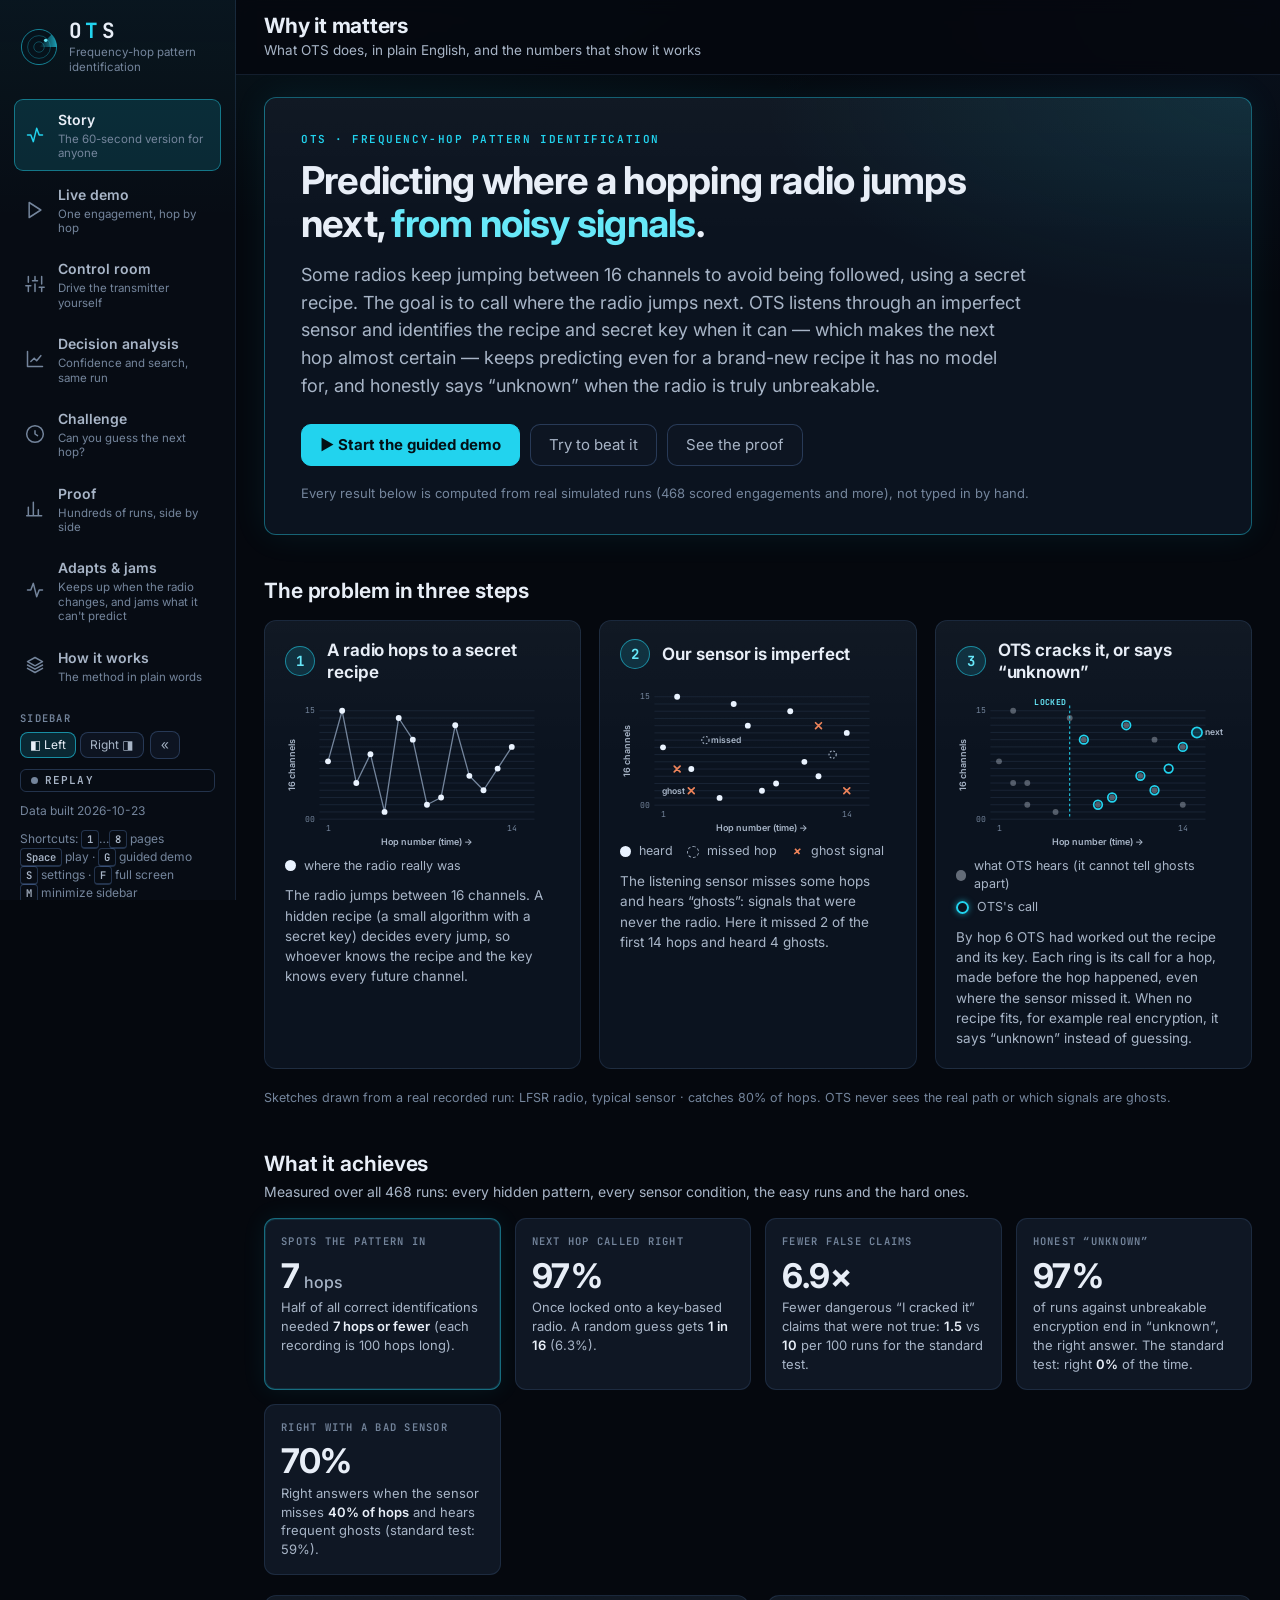
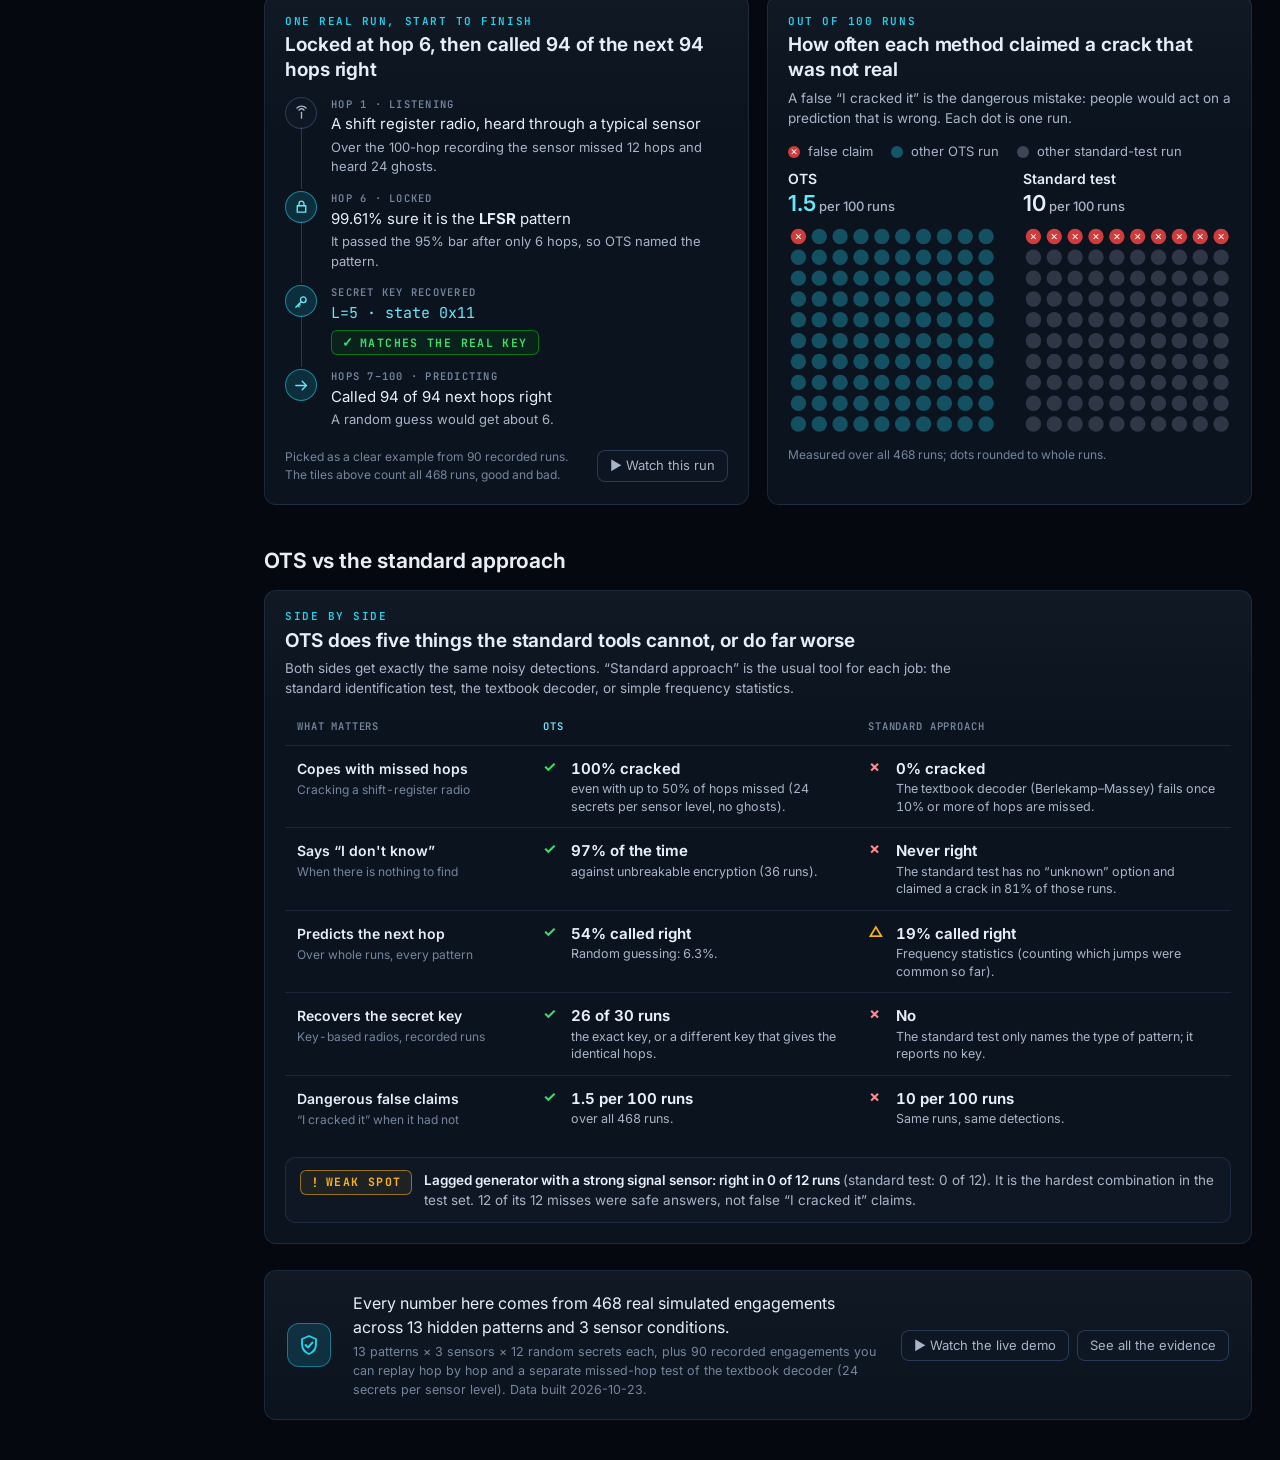
==== ots_dashboard.html @ cbb39916 "Dashboard: dockable/minimizable page menu; hide extra barrage boxes on caught hops - Page menu (side" ====
<!doctype html>
<html lang="en">
<head>
<meta charset="utf-8">
<meta name="viewport" content="width=device-width, initial-scale=1">
<title>OTS · Hop Identification</title>
<meta name="description" content="Demo of the OTS sensor-aware hypothesis bank identifying and predicting frequency-hopping radios from a noisy passive sensor.">
<link rel="preconnect" href="https://fonts.googleapis.com">
<link rel="preconnect" href="https://fonts.gstatic.com" crossorigin>
<link href="https://fonts.googleapis.com/css2?family=Inter:wght@400;500;600;700&family=JetBrains+Mono:wght@400;500;600;700&display=swap" rel="stylesheet">
<style>/* OTS dashboard: shared design system (tokens, shell, components, chart kit).
   Views add only layout of their own; colours, type and chart styling live here. */

:root {
  color-scheme: dark;
  --bg: #05080e;
  --side: #070c14;
  --panel: #0b131f;
  --surface: #0f1724;
  --raise: #142034;
  --line: rgba(125, 175, 255, 0.13);
  --line-2: rgba(125, 175, 255, 0.24);
  --grid: #1b2738;
  --axis: #34465f;
  --ink: #e8eef7;
  --ink-2: #a8b5c7;
  --muted: #74859c;
  --accent: #22d3ee;
  --accent-ink: #67e8f9;
  --accent-soft: rgba(34, 211, 238, 0.14);
  --good: #0ca30c;
  --good-ink: #3ddc6b;
  --warning: #fab219;
  --serious: #ec835a;
  --critical: #d03b3b;
  --critical-ink: #ff8a8a;
  --det: #eaf3ff;
  --baseline: #7b8698;
  /* hypothesis identity: validated categorical slots 1-7 on the dark surface; H0 neutral */
  --h-H0: #8b95a7;
  --h-lfsr: #3987e5;
  --h-filtered_lfsr: #d95926;
  --h-lcg: #199e70;
  --h-lcg_full: #c98500;
  --h-weak_seed: #d55181;
  --h-chaos: #008300;
  --h-markov: #9085e9;
  --mono: "JetBrains Mono", ui-monospace, SFMono-Regular, Menlo, Consolas, monospace;
  --sans: Inter, system-ui, -apple-system, "Segoe UI", Roboto, sans-serif;
  --radius: 12px;
  --side-w: 236px;
  --drawer-w: 312px;
}
* { box-sizing: border-box; }
html, body { margin: 0; min-height: 100%; }
html { background: var(--bg); }
body {
  background:
    radial-gradient(1100px 560px at 22% -12%, rgba(34, 211, 238, 0.09), transparent 60%),
    radial-gradient(900px 500px at 100% 0%, rgba(57, 135, 229, 0.07), transparent 60%),
    var(--bg);
  background-attachment: fixed;   /* the glow stays put instead of repeating down long pages */
  color: var(--ink);
  font: 15px/1.5 var(--sans);
  -webkit-font-smoothing: antialiased;
}
button, input, select { font: inherit; color: inherit; }
a { color: var(--accent-ink); }
[hidden] { display: none !important; }
.mono { font-family: var(--mono); }
.num { font-variant-numeric: tabular-nums; }
.muted { color: var(--muted); }
.ink2 { color: var(--ink-2); }
.small { font-size: 13px; }

/* ===================================================================== shell */
.shell { display: grid; grid-template-columns: var(--side-w) minmax(0, 1fr); min-height: 100vh; }
.shell.has-drawer.drawer-open { grid-template-columns: var(--side-w) minmax(0, 1fr) var(--drawer-w); }

.side {
  position: sticky; top: 0; height: 100vh; display: flex; flex-direction: column; gap: 18px;
  padding: 18px 14px; background: linear-gradient(180deg, rgba(34, 211, 238, 0.05), transparent 220px), var(--side);
  border-right: 1px solid var(--line); overflow-y: auto;
}
.brand { display: flex; align-items: center; gap: 11px; padding: 2px 6px 6px; text-decoration: none; color: inherit; }
.radar { width: 38px; height: 38px; flex: none; }
.radar .sweep { transform-origin: 20px 20px; animation: spin 3.2s linear infinite; }
@keyframes spin { to { transform: rotate(360deg); } }
.brand-name { font: 700 21px/1 var(--mono); letter-spacing: 0.16em; }
.brand-name span { color: var(--accent); }
.brand-sub { color: var(--muted); font-size: 11.5px; margin-top: 4px; line-height: 1.3; }
.nav { display: flex; flex-direction: column; gap: 3px; }
.nav a {
  display: grid; grid-template-columns: 22px 1fr; gap: 2px 11px; align-items: center; padding: 9px 10px;
  border-radius: 9px; color: var(--ink-2); text-decoration: none; border: 1px solid transparent;
  transition: background 0.15s, color 0.15s, border-color 0.15s;
}
.nav a svg { width: 20px; height: 20px; grid-row: span 2; color: var(--muted); }
.nav a b { font-weight: 600; font-size: 14px; }
.nav a small { color: var(--muted); font-size: 11.5px; line-height: 1.25; }
.nav a:hover { background: rgba(255, 255, 255, 0.04); color: var(--ink); }
.nav a.on { background: var(--accent-soft); border-color: rgba(34, 211, 238, 0.45); color: var(--ink); }
.nav a.on svg { color: var(--accent); }
.nav a:focus-visible { outline: 2px solid var(--accent); outline-offset: 1px; }
.side-foot { margin-top: auto; display: flex; flex-direction: column; gap: 10px; font-size: 12px; color: var(--muted); padding: 0 6px; }
.side-foot code { font-family: var(--mono); color: var(--ink-2); font-size: 11.5px; }
/* sidebar layout options: which side it docks on, and minimized to an icon rail (see the responsive block) */
.side-ctl { display: flex; flex-direction: column; gap: 7px; }
.side-ctl-l { font: 600 10.5px/1.2 var(--mono); letter-spacing: 0.12em; text-transform: uppercase; color: var(--muted); }
.side-ctl-row { display: flex; align-items: center; gap: 6px; }
.side-ctl .seg { flex-wrap: nowrap; }
.side-ctl .seg .btn { padding: 5px 9px; font-size: 12px; }
.side-ctl .btn.icon { width: 30px; padding: 5px 0; }
.side-ctl .side-swap { display: none; }

.main { min-width: 0; display: flex; flex-direction: column; }
.topbar {
  position: sticky; top: 0; z-index: 20; display: flex; align-items: center; gap: 16px; flex-wrap: wrap;
  padding: 14px 28px; background: rgba(5, 8, 14, 0.86); backdrop-filter: blur(8px); border-bottom: 1px solid var(--line);
}
.topbar h1 { margin: 0; font: 700 21px/1.15 var(--sans); letter-spacing: -0.01em; }
.topbar .sub { color: var(--ink-2); font-size: 13.5px; margin-top: 2px; }
.topbar .grow { flex: 1; min-width: 12px; }
.transport { display: flex; align-items: center; gap: 6px; }
.hopclock { font: 500 12px/1 var(--mono); color: var(--muted); letter-spacing: 0.08em; margin-left: 6px; white-space: nowrap; }
.hopclock b { font: 700 20px/1 var(--mono); color: var(--ink); letter-spacing: 0.03em; }
.scen-chip { max-width: 260px; overflow: hidden; text-overflow: ellipsis; white-space: nowrap; }
@media (max-width: 1500px) { .shell.drawer-open .scen-chip { display: none; } }
@media (min-width: 1281px) { .shell.drawer-open #settingsBtn { display: none; } }  /* docked drawer has its own close */
.view { padding: 22px 28px 40px; min-width: 0; }

/* settings drawer */
.drawer {
  position: sticky; top: 0; height: 100vh; overflow-y: auto; padding: 18px 18px 28px;
  background: var(--side); border-left: 1px solid var(--line); display: none;
}
.shell.has-drawer.drawer-open .drawer { display: block; }
.drawer h2 { margin: 0 0 4px; font: 600 12px/1.2 var(--mono); letter-spacing: 0.14em; text-transform: uppercase; }
.drawer .dsec { padding: 14px 0; border-bottom: 1px solid var(--grid); }
.drawer .dsec:last-child { border-bottom: 0; }
.drawer .dlabel { font: 600 10.5px/1.2 var(--mono); letter-spacing: 0.14em; text-transform: uppercase; color: var(--muted); margin-bottom: 9px; display: block; }
.drawer .dhelp { font-size: 12.5px; color: var(--ink-2); margin-top: 8px; }
.drawer-head { display: flex; align-items: center; justify-content: space-between; padding-bottom: 8px; }
.opt-grid { display: grid; grid-template-columns: 1fr 1fr; gap: 6px; }
.opt {
  text-align: left; border: 1px solid var(--line-2); background: var(--surface); border-radius: 8px; padding: 7px 9px;
  cursor: pointer; display: flex; flex-direction: column; gap: 1px; min-width: 0;
}
.opt b { font-weight: 600; font-size: 13px; white-space: nowrap; overflow: hidden; text-overflow: ellipsis; }
.opt small { font-size: 11px; color: var(--muted); white-space: nowrap; overflow: hidden; text-overflow: ellipsis; }
.opt:hover { background: var(--raise); }
.opt.sel { border-color: rgba(34, 211, 238, 0.65); background: var(--accent-soft); }
.opt:focus-visible { outline: 2px solid var(--accent); outline-offset: 1px; }
.sliders { display: grid; gap: 8px; margin-top: 10px; font: 500 12px var(--mono); color: var(--ink-2); }
.sliders label { display: grid; grid-template-columns: 34px 1fr 42px; gap: 8px; align-items: center; }
.sliders input[type=range] { width: 100%; accent-color: var(--accent); }
.drawer-backdrop { display: none; }

/* ================================================================ components */
.page { display: flex; flex-direction: column; gap: 18px; max-width: 1480px; }
.row { display: flex; flex-wrap: wrap; gap: 12px; align-items: center; }
.grid-2 { display: grid; grid-template-columns: repeat(2, minmax(0, 1fr)); gap: 18px; }
.grid-3 { display: grid; grid-template-columns: repeat(3, minmax(0, 1fr)); gap: 18px; }
.grid-4 { display: grid; grid-template-columns: repeat(4, minmax(0, 1fr)); gap: 14px; }

.card {
  position: relative; border: 1px solid var(--line); border-radius: var(--radius); min-width: 0;
  background: linear-gradient(180deg, rgba(255, 255, 255, 0.022), transparent 140px), var(--panel);
  padding: 18px 20px 20px;
}
.card.accent { border-color: rgba(34, 211, 238, 0.4); box-shadow: 0 0 34px rgba(34, 211, 238, 0.08); }
.card-h { display: flex; flex-wrap: wrap; align-items: flex-start; gap: 6px 14px; margin-bottom: 14px; }
.card-h > div:first-child { flex: 1; min-width: 220px; }
.card-t { font: 600 11px/1.3 var(--mono); letter-spacing: 0.14em; text-transform: uppercase; color: var(--accent); margin: 0; }
.card-k { font: 650 19px/1.3 var(--sans); margin: 5px 0 0; letter-spacing: -0.005em; color: var(--ink); }
.card-d { color: var(--ink-2); font-size: 13.5px; margin: 5px 0 0; max-width: 76ch; }
.card-foot { color: var(--muted); font-size: 12px; margin-top: 12px; }

.lead { font: 700 38px/1.12 var(--sans); letter-spacing: -0.02em; margin: 0; }
.lead em { font-style: normal; color: var(--accent-ink); }
.intro { color: var(--ink-2); font-size: 17px; line-height: 1.55; max-width: 70ch; margin: 12px 0 0; }

.btn {
  border: 1px solid var(--line-2); background: rgba(15, 23, 36, 0.85); color: var(--ink-2); border-radius: 8px;
  padding: 7px 12px; cursor: pointer; font-size: 13px; line-height: 1.2; white-space: nowrap;
  transition: background 0.15s, border-color 0.15s, color 0.15s; display: inline-flex; align-items: center; gap: 7px;
}
.btn:hover { background: var(--raise); color: var(--ink); }
.btn:focus-visible { outline: 2px solid var(--accent); outline-offset: 2px; }
.btn:disabled { opacity: 0.4; cursor: default; }
.btn.sel { background: var(--accent-soft); border-color: rgba(34, 211, 238, 0.6); color: var(--ink); }
.btn.primary { background: var(--accent); color: #031016; border-color: var(--accent); font-weight: 700; }
.btn.primary:hover { background: var(--accent-ink); }
.btn.big { padding: 11px 18px; font-size: 15px; border-radius: 10px; }
.btn.icon { width: 34px; justify-content: center; padding: 7px 0; font-family: var(--mono); }
.btn.go { border-color: rgba(12, 163, 12, 0.7); color: var(--good-ink); }
.seg { display: inline-flex; flex-wrap: wrap; gap: 4px; }

.switch { display: flex; align-items: center; gap: 10px; cursor: pointer; font-size: 13.5px; color: var(--ink-2); padding: 4px 0; }
.switch input { appearance: none; width: 34px; height: 20px; border-radius: 999px; background: #1c2a3e; position: relative; flex: none; margin: 0; cursor: pointer; transition: background 0.2s; }
.switch input::after { content: ""; position: absolute; top: 3px; left: 3px; width: 14px; height: 14px; border-radius: 50%; background: var(--ink-2); transition: transform 0.2s, background 0.2s; }
.switch input:checked { background: rgba(34, 211, 238, 0.45); }
.switch input:checked::after { transform: translateX(14px); background: #fff; }
.switch input:focus-visible { outline: 2px solid var(--accent); outline-offset: 2px; }

.tile { border: 1px solid var(--line); border-radius: 11px; padding: 14px 16px; background: var(--surface); min-width: 0; }
.tile-l { font: 600 10.5px/1.3 var(--mono); letter-spacing: 0.12em; text-transform: uppercase; color: var(--muted); }
.tile-v { font: 700 34px/1.1 var(--sans); margin-top: 8px; letter-spacing: -0.01em; }
.tile-v small { font-size: 16px; color: var(--ink-2); font-weight: 500; letter-spacing: 0; }
.tile-s { font-size: 13px; color: var(--ink-2); margin-top: 4px; }
.tile.hot { border-color: rgba(34, 211, 238, 0.45); box-shadow: inset 0 0 0 1px rgba(34, 211, 238, 0.12), 0 0 24px rgba(34, 211, 238, 0.08); }

.status {
  display: inline-flex; align-items: center; gap: 7px; padding: 5px 10px; border-radius: 6px;
  font: 700 11.5px/1 var(--mono); letter-spacing: 0.12em; text-transform: uppercase;
  border: 1px solid var(--line-2); color: var(--ink-2); white-space: nowrap;
}
.status .ic { letter-spacing: 0; font-size: 13px; }
.status.good { color: var(--good-ink); border-color: rgba(12, 163, 12, 0.65); background: rgba(12, 163, 12, 0.1); }
.status.bad { color: var(--critical-ink); border-color: rgba(208, 59, 59, 0.7); background: rgba(208, 59, 59, 0.1); }
.status.warn { color: var(--warning); border-color: rgba(250, 178, 25, 0.55); background: rgba(250, 178, 25, 0.07); }
.status.live .ic { animation: blink 1.1s infinite; }
@keyframes blink { 50% { opacity: 0.3; } }

.callout { border: 1px solid rgba(34, 211, 238, 0.35); background: linear-gradient(90deg, rgba(34, 211, 238, 0.1), rgba(15, 23, 36, 0.6) 60%); border-radius: 11px; padding: 13px 16px; font-size: 16px; }
.callout strong { color: var(--accent-ink); font-weight: 600; }
.callout .tag { font: 700 10.5px/1 var(--mono); color: var(--accent); letter-spacing: 0.14em; margin-right: 10px; }

.chip { display: inline-flex; align-items: center; gap: 7px; padding: 5px 10px; border-radius: 6px; font: 600 11px/1 var(--mono); letter-spacing: 0.1em; text-transform: uppercase; border: 1px solid var(--line-2); color: var(--ink-2); }
.chip .dot { width: 7px; height: 7px; border-radius: 50%; background: var(--muted); }
.chip.live { color: var(--good-ink); border-color: rgba(12, 163, 12, 0.6); }
.chip.live .dot { background: var(--good); animation: blink 1.2s infinite; }
kbd { font: 600 10.5px var(--mono); border: 1px solid var(--line-2); border-bottom-width: 2px; border-radius: 4px; padding: 1px 5px; color: var(--ink-2); }

.table { width: 100%; border-collapse: collapse; font-size: 13px; }
.table th, .table td { text-align: right; padding: 7px 9px; border-top: 1px solid var(--grid); font-variant-numeric: tabular-nums; }
.table th:first-child, .table td:first-child { text-align: left; }
.table th { font: 600 10.5px var(--mono); color: var(--muted); letter-spacing: 0.08em; text-transform: uppercase; border-top: 0; }

.empty { padding: 70px 20px; text-align: center; color: var(--ink-2); }
.empty code { font-family: var(--mono); color: var(--accent-ink); }
.spin { display: inline-block; width: 13px; height: 13px; border: 2px solid var(--accent); border-right-color: transparent; border-radius: 50%; animation: spin 0.8s linear infinite; vertical-align: -2px; }

/* ================================================================= chart kit */
.chart { position: relative; width: 100%; }
.chart svg { display: block; width: 100%; overflow: visible; }
.chart .grid-l { stroke: var(--grid); stroke-width: 1; }
.chart .ax { stroke: var(--axis); stroke-width: 1; }
.chart .ax-t { fill: var(--muted); font: 11px var(--mono); }
.chart .ax-title { fill: var(--ink-2); font: 600 12px var(--sans); }
.chart .ref { stroke: rgba(232, 238, 247, 0.55); stroke-width: 1.2; stroke-dasharray: 5 4; }
.chart .ref-t { fill: var(--ink-2); font: 600 11px var(--sans); }
.chart .v-line { stroke: var(--accent); stroke-width: 1.5; }
.chart .v-t { fill: var(--accent-ink); font: 700 11px var(--mono); letter-spacing: 0.04em; }
.chart .s-line { fill: none; stroke-width: 2; stroke-linejoin: round; stroke-linecap: round; }
.chart .s-label { fill: var(--ink); font: 600 12px var(--sans); }
.chart .s-lead { stroke: var(--muted); stroke-width: 1; }
.chart .col-v { fill: var(--ink-2); font: 600 11px var(--mono); }
.chart .cat-t { fill: var(--ink-2); font: 500 12px var(--sans); }
.chart .cat-s { fill: var(--muted); font: 11px var(--sans); }
.chart .cross { stroke: rgba(232, 238, 247, 0.4); stroke-width: 1; }
.chart .hit { fill: transparent; }
.chart .col:hover, .chart .col.hov { filter: brightness(1.25); }
.chart .empty-t { fill: var(--muted); font: 13px var(--sans); }
.legend { display: flex; flex-wrap: wrap; gap: 6px 18px; font-size: 13px; color: var(--ink-2); margin: 0 0 8px; }
.legend span { display: inline-flex; align-items: center; gap: 8px; }
.lk { display: inline-block; width: 18px; height: 2.5px; border-radius: 2px; }
.lk.dash { background: none !important; border-top: 2px dashed var(--ink-2); height: 0; }
.sq { display: inline-block; width: 12px; height: 12px; border-radius: 3px; }
.dotk { display: inline-block; width: 11px; height: 11px; border-radius: 50%; }
.ringk { display: inline-block; width: 13px; height: 13px; border-radius: 50%; border: 2px solid var(--accent); box-shadow: 0 0 6px rgba(34, 211, 238, 0.6); }
.hollowk { display: inline-block; width: 12px; height: 12px; border-radius: 50%; border: 1.5px dashed rgba(200, 215, 235, 0.75); }
.xk { display: inline-block; width: 12px; text-align: center; color: var(--serious); font-weight: 700; line-height: 1; }

.tip {
  position: fixed; z-index: 100; pointer-events: none; min-width: 160px; max-width: 300px; padding: 9px 11px; border-radius: 8px;
  background: rgba(8, 13, 21, 0.97); border: 1px solid var(--line-2); box-shadow: 0 10px 30px rgba(0, 0, 0, 0.5);
  font-size: 12.5px; opacity: 0; transition: opacity 0.1s;
}
.tip.show { opacity: 1; }
.tip .tt { font: 600 10.5px var(--mono); color: var(--muted); letter-spacing: 0.1em; text-transform: uppercase; margin-bottom: 5px; }
.tip .tr { display: flex; align-items: center; gap: 8px; line-height: 1.65; }
.tip .tr b { font: 600 12px var(--mono); min-width: 56px; text-align: right; color: var(--ink); }
.tip .tr span { color: var(--ink-2); }

/* ================================================================ responsive */
@media (max-width: 1280px) {
  .shell.has-drawer.drawer-open { grid-template-columns: var(--side-w) minmax(0, 1fr); }
  .shell.has-drawer.drawer-open .drawer {
    position: fixed; right: 0; top: 0; bottom: 0; width: min(var(--drawer-w), 92vw); z-index: 60;
    box-shadow: -20px 0 50px rgba(0, 0, 0, 0.5);
  }
  .shell.has-drawer.drawer-open .drawer-backdrop { display: block; position: fixed; inset: 0; z-index: 55; background: rgba(0, 0, 0, 0.45); }
}
/* Sidebar options, wide screens only (below 861px the sidebar is a top bar):
   .side-right docks it on the right edge, .side-min shrinks it to an icon rail. */
@media (min-width: 861px) {
  .shell.side-right { grid-template-columns: minmax(0, 1fr) var(--side-w); }
  .shell.side-right.has-drawer.drawer-open { grid-template-columns: minmax(0, 1fr) var(--drawer-w) var(--side-w); }
  .shell.side-right .side { order: 2; border-right: 0; border-left: 1px solid var(--line); }
  .shell.side-min { --side-w: 72px; }
  .shell.side-min .side { padding: 16px 8px; gap: 14px; }
  .shell.side-min .brand { justify-content: center; padding: 2px 0 4px; }
  .shell.side-min .brand > div { display: none; }
  .shell.side-min .nav a { position: relative; grid-template-columns: minmax(0, 1fr); justify-items: center; padding: 10px 0; }
  .shell.side-min .nav a svg { grid-row: auto; }
  .shell.side-min .nav a small { display: none; }
  .shell.side-min .nav a b { position: absolute; width: 1px; height: 1px; overflow: hidden; clip-path: inset(50%); white-space: nowrap; }
  .shell.side-min .side-foot { align-items: center; padding: 0; }
  .shell.side-min .side-foot > :not(.side-ctl):not(.chip) { display: none; }
  .shell.side-min .side-ctl-l, .shell.side-min .side-dock { display: none; }
  .shell.side-min .side-ctl-row { flex-direction: column; }
  .shell.side-min .side-ctl .side-swap { display: inline-flex; }
  .shell.side-min #modeText { display: none; }
  .shell.side-min .chip { padding: 6px; }
}
@media (min-width: 861px) and (max-width: 1280px) {
  .shell.side-right.has-drawer.drawer-open { grid-template-columns: minmax(0, 1fr) var(--side-w); }
}
@media (max-width: 1100px) {
  .grid-2, .grid-3 { grid-template-columns: minmax(0, 1fr); }
  .grid-4 { grid-template-columns: repeat(2, minmax(0, 1fr)); }
}
@media (max-width: 860px) {
  .shell, .shell.has-drawer.drawer-open { grid-template-columns: minmax(0, 1fr); }
  .side { position: sticky; top: 0; z-index: 30; height: auto; flex-direction: row; align-items: center; gap: 10px; padding: 10px 16px; border-right: 0; border-bottom: 1px solid var(--line); overflow-x: auto; overflow-y: hidden; }
  .brand-sub, .side-foot, .nav a small { display: none; }
  .brand { padding: 0; }
  .nav { flex-direction: row; gap: 4px; }
  .nav a { grid-template-columns: auto; padding: 7px 10px; white-space: nowrap; }
  .nav a svg { display: none; }
  .topbar { position: static; padding: 12px 16px; gap: 10px; }
  .topbar .grow { display: none; }
  .transport { flex-wrap: wrap; width: 100%; }
  .scen-chip { display: none; }
  .view { padding: 16px 16px 32px; }
  .lead { font-size: 28px; }
  .tile-v { font-size: 27px; }
  .card { padding: 15px 14px 16px; }
}
@media (max-width: 560px) {
  .grid-4 { grid-template-columns: minmax(0, 1fr); }
}
@media (prefers-reduced-motion: reduce) {
  *, *::before, *::after { animation: none !important; transition: none !important; }
}
</style>
</head>
<body>
<div class="shell">
  <nav class="side" aria-label="Pages">
    <a class="brand" href="#/story">
      <svg class="radar" viewBox="0 0 40 40" aria-hidden="true">
        <defs><linearGradient id="sw" x1="0" y1="0" x2="1" y2="0"><stop offset="0" stop-color="#22d3ee" stop-opacity="0"/><stop offset="1" stop-color="#22d3ee" stop-opacity="0.7"/></linearGradient></defs>
        <circle cx="20" cy="20" r="18.5" fill="#06121b" stroke="#22d3ee" stroke-opacity="0.6"/>
        <circle cx="20" cy="20" r="12" fill="none" stroke="#22d3ee" stroke-opacity="0.3"/>
        <circle cx="20" cy="20" r="5.5" fill="none" stroke="#22d3ee" stroke-opacity="0.3"/>
        <g class="sweep"><path d="M20 20 L38.5 20 A18.5 18.5 0 0 0 33 7 Z" fill="url(#sw)"/></g>
        <circle cx="27" cy="13" r="1.8" fill="#67e8f9"/>
      </svg>
      <div><div class="brand-name">O<span>T</span>S</div><div class="brand-sub">Frequency-hop pattern identification</div></div>
    </a>
    <div class="nav" id="nav"></div>
    <div class="side-foot">
      <div class="side-ctl" role="group" aria-label="Sidebar layout">
        <span class="side-ctl-l">Sidebar</span>
        <div class="side-ctl-row">
          <div class="seg side-dock" role="group" aria-label="Sidebar side">
            <button class="btn" id="sideLeftBtn" type="button" title="Keep the sidebar on the left">◧ Left</button>
            <button class="btn" id="sideRightBtn" type="button" title="Put the sidebar on the right">Right ◨</button>
          </div>
          <button class="btn icon" id="sideMinBtn" type="button"></button>
          <button class="btn icon side-swap" id="sideSwapBtn" type="button">⇄</button>
        </div>
      </div>
      <span class="chip" id="modeChip" title="Replay: recorded real runs. Live: new runs computed by the Python bank."><span class="dot"></span><span id="modeText">Replay</span></span>
      <span id="dataStamp"></span>
      <span>Shortcuts: <kbd>1</kbd>…<kbd>8</kbd> pages<br><kbd>Space</kbd> play · <kbd>G</kbd> guided demo<br><kbd>S</kbd> settings · <kbd>F</kbd> full screen<br><kbd>M</kbd> minimize sidebar</span>
    </div>
  </nav>

  <div class="main">
    <header class="topbar">
      <div><h1 id="vTitle">OTS</h1><div class="sub" id="vSub"></div></div>
      <div class="grow"></div>
      <div class="transport" id="transport" hidden>
        <span class="chip scen-chip" id="scenChip"></span>
        <button class="btn icon" id="restartBtn" title="Restart (R)" aria-label="Restart">⟲</button>
        <button class="btn icon" id="backBtn" title="Step back (←)" aria-label="Step back">‹‹</button>
        <button class="btn primary" id="playBtn" title="Play / pause (Space)">▶ Play</button>
        <button class="btn icon" id="fwdBtn" title="Step forward (→)" aria-label="Step forward">››</button>
        <span class="hopclock" id="hopClock"></span>
      </div>
      <button class="btn" id="settingsBtn" title="Scenario and display settings (S)" hidden>⚙ Settings</button>
    </header>
    <section class="view" id="view"></section>
  </div>

  <aside class="drawer" aria-label="Settings">
    <div class="drawer-head"><h2>Settings</h2><button class="btn icon" id="drawerClose" aria-label="Close settings">✕</button></div>
    <div id="drawerBody"></div>
  </aside>
  <div class="drawer-backdrop"></div>
</div>

<script>// Generated by `python -m dashboard.build` -- real runs of fhew.HypothesisBank.
window.OTS_DATA = {"version":3,"generated":"2026-10-23","M":16,"window":100,"delta":0.05,"hypotheses":[{"id":"H0","name":"Unknown (H₀)","desc":"None of the above: random or out-of-bank source"},{"id":"lfsr","name":"LFSR","desc":"Shift register · state-filtered Berlekamp–Massey"},{"id":"filtered_lfsr","name":"Filtered LFSR","desc":"Nonlinear combiner · correlation attack"},{"id":"lcg","name":"LCG","desc":"Linear congruential · seed search"},{"id":"lcg_full","name":"Full-state LCG","desc":"Exposed state · algebraic (a, c) recovery"},{"id":"weak_seed","name":"Weak-seed PRNG","desc":"Strong mixer, small keyspace · seed search"},{"id":"chaos","name":"Chaotic map","desc":"Logistic / tent / Hénon · symbolic-dynamics ID"},{"id":"markov","name":"Markov hopper","desc":"Statistical pattern · online transition fit"}],"emitters":[{"id":"lfsr","name":"LFSR","kind":"Shift register","blurb":"A 5–7 bit linear-feedback shift register picks each hop."},{"id":"filtered_lfsr","name":"Filtered LFSR","kind":"Nonlinear register","blurb":"A 9-bit register hidden behind a nonlinear Boolean combiner."},{"id":"lcg","name":"LCG","kind":"Congruential PRNG","blurb":"A truncated linear congruential generator with a secret seed."},{"id":"lcg_full","name":"Full-state LCG","kind":"Congruential PRNG","blurb":"An LCG whose whole state is the channel; (a, c) are secret."},{"id":"weak_seed","name":"Weak-seed PRNG","kind":"Mixed PRNG","blurb":"A well-mixed PRNG (SplitMix64) keyed from only 256 seeds."},{"id":"logistic","name":"Logistic map","kind":"Chaotic","blurb":"The chaotic logistic map x ← r·x(1−x), quantised to channels."},{"id":"tent","name":"Tent map","kind":"Chaotic","blurb":"The chaotic tent map, quantised to channels."},{"id":"henon","name":"Hénon map","kind":"Chaotic","blurb":"The 2-D Hénon attractor, quantised to channels."},{"id":"markov","name":"Markov hopper","kind":"Statistical","blurb":"Each hop drawn from a hidden transition matrix."},{"id":"lagged_fib","name":"Lagged generator","kind":"New algorithm","new_algo":true,"blurb":"A new scheme with no expert in the bank: each hop is the sum of the last two. Not a first-order pattern, so only the universal predictor catches it."},{"id":"quadratic_cg","name":"Quadratic PRNG","kind":"New algorithm","new_algo":true,"blurb":"A new nonlinear congruential generator the bank has no expert for; still predictable once its cycle is learnt."},{"id":"sine_map","name":"Sine map","kind":"New algorithm","new_algo":true,"blurb":"A chaotic map outside the bank's chaos family; predictable above chance only through the universal predictor."},{"id":"csprng","name":"Keyed CSPRNG","kind":"Cryptographic control","blurb":"SHA-256 counter mode with a 128-bit key: nothing to exploit."}],"presets":[{"id":"clear","name":"Strong signal","p_d":0.95,"p_fa":0.01},{"id":"typical","name":"Typical","p_d":0.8,"p_fa":0.02},{"id":"harsh","name":"Contested","p_d":0.6,"p_fa":0.05}],"tour":[{"emitter":"lfsr","preset":"typical"},{"emitter":"weak_seed","preset":"harsh"},{"emitter":"henon","preset":"typical"},{"emitter":"lagged_fib","preset":"clear"},{"emitter":"csprng","preset":"typical"}],"search_sizes":{"H0":0,"lfsr":221,"filtered_lfsr":511,"lcg":1024,"lcg_full":0,"weak_seed":256,"chaos":13,"markov":0},"traces":[{"emitter":"lfsr","preset":"clear","seed":1000,"p_d":0.95,"p_fa":0.01,"M":16,"window":100,"delta":0.05,"labels":["H0","lfsr","filtered_lfsr","lcg","lcg_full","weak_seed","chaos","markov"],"target":"lfsr","truth":[8,15,5,9,1,14,11,2,3,13,6,4,7,10,12,8,15,5,9,1,14,11,2,3,13,6,4,7,10,12,8,15,5,9,1,14,11,2,3,13,6,4,7,10,12,8,15,5,9,1,14,11,2,3,13,6,4,7,10,12,8,15,5,9,1,14,11,2,3,13,6,4,7,10,12,8,15,5,9,1,14,11,2,3,13,6,4,7,10,12,8,15,5,9,1,14,11,2,3,13],"dets":[[8],[15],[2,5],[],[1],[14],[11],[2],[3],[13],[6],[4],[7],[10],[12],[8],[15],[5],[9],[1],[14],[11],[2,8],[3],[13],[6],[2,4],[7,15],[10],[12],[8],[15],[5],[9],[1],[14],[11],[2],[3],[13],[6],[4],[7],[10],[12],[6,8],[9,15],[5],[9],[1],[14],[11],[2],[3],[13],[6],[4],[2,7],[10],[12],[8],[15],[5],[9],[1],[14],[11],[2,5],[3],[13],[6],[4],[7],[10],[12],[8],[15],[5],[9],[1],[14],[11],[2],[],[13],[6],[4],[7],[10],[12],[8],[15],[5],[9],[1],[14],[11],[2],[3],[13]],"post":[[0.15608,0.13181,0.12628,0.13006,0.13006,0.06558,0.13006,0.13006],[0.10074,0.09704,0.00069,0.06331,0.08395,0.08373,0.48661,0.08395],[0.05085,0.38631,0.00018,0.0008,0.04238,0.00071,0.4764,0.04238],[0.05085,0.38631,0.00018,0.0008,0.04238,0.00071,0.4764,0.04238],[0.0081,0.97473,0.0,0.00034,0.00675,0.00045,0.00289,0.00673],[0.00052,0.99854,0.0,0.0,0.00044,0.0,6e-05,0.00043],[3e-05,0.99991,0.0,0.0,3e-05,0.0,0.0,3e-05],[0.0,0.99999,0.0,0.0,0.0,0.0,0.0,0.0],[0.0,1.0,0.0,0.0,0.0,0.0,0.0,0.0],[0.0,1.0,0.0,0.0,0.0,0.0,0.0,0.0],[0.0,1.0,0.0,0.0,0.0,0.0,0.0,0.0],[0.0,1.0,0.0,0.0,0.0,0.0,0.0,0.0],[0.0,1.0,0.0,0.0,0.0,0.0,0.0,0.0],[0.0,1.0,0.0,0.0,0.0,0.0,0.0,0.0],[0.0,1.0,0.0,0.0,0.0,0.0,0.0,0.0],[0.0,1.0,0.0,0.0,0.0,0.0,0.0,0.0],[0.0,1.0,0.0,0.0,0.0,0.0,0.0,0.0],[0.0,1.0,0.0,0.0,0.0,0.0,0.0,0.0],[0.0,1.0,0.0,0.0,0.0,0.0,0.0,0.0],[0.0,1.0,0.0,0.0,0.0,0.0,0.0,0.0],[0.0,1.0,0.0,0.0,0.0,0.0,0.0,0.0],[0.0,1.0,0.0,0.0,0.0,0.0,0.0,0.0],[0.0,1.0,0.0,0.0,0.0,0.0,0.0,0.0],[0.0,1.0,0.0,0.0,0.0,0.0,0.0,0.0],[0.0,1.0,0.0,0.0,0.0,0.0,0.0,0.0],[0.0,1.0,0.0,0.0,0.0,0.0,0.0,0.0],[0.0,1.0,0.0,0.0,0.0,0.0,0.0,0.0],[0.0,1.0,0.0,0.0,0.0,0.0,0.0,0.0],[0.0,1.0,0.0,0.0,0.0,0.0,0.0,0.0],[0.0,1.0,0.0,0.0,0.0,0.0,0.0,0.0],[0.0,1.0,0.0,0.0,0.0,0.0,0.0,0.0],[0.0,1.0,0.0,0.0,0.0,0.0,0.0,0.0],[0.0,1.0,0.0,0.0,0.0,0.0,0.0,0.0],[0.0,1.0,0.0,0.0,0.0,0.0,0.0,0.0],[0.0,1.0,0.0,0.0,0.0,0.0,0.0,0.0],[0.0,1.0,0.0,0.0,0.0,0.0,0.0,0.0],[0.0,1.0,0.0,0.0,0.0,0.0,0.0,0.0],[0.0,1.0,0.0,0.0,0.0,0.0,0.0,0.0],[0.0,1.0,0.0,0.0,0.0,0.0,0.0,0.0],[0.0,1.0,0.0,0.0,0.0,0.0,0.0,0.0],[0.0,1.0,0.0,0.0,0.0,0.0,0.0,0.0],[0.0,1.0,0.0,0.0,0.0,0.0,0.0,0.0],[0.0,1.0,0.0,0.0,0.0,0.0,0.0,0.0],[0.0,1.0,0.0,0.0,0.0,0.0,0.0,0.0],[0.0,1.0,0.0,0.0,0.0,0.0,0.0,0.0],[0.0,1.0,0.0,0.0,0.0,0.0,0.0,0.0],[0.0,1.0,0.0,0.0,0.0,0.0,0.0,0.0],[0.0,1.0,0.0,0.0,0.0,0.0,0.0,0.0],[0.0,1.0,0.0,0.0,0.0,0.0,0.0,0.0],[0.0,1.0,0.0,0.0,0.0,0.0,0.0,0.0],[0.0,1.0,0.0,0.0,0.0,0.0,0.0,0.0],[0.0,1.0,0.0,0.0,0.0,0.0,0.0,0.0],[0.0,1.0,0.0,0.0,0.0,0.0,0.0,0.0],[0.0,1.0,0.0,0.0,0.0,0.0,0.0,0.0],[0.0,1.0,0.0,0.0,0.0,0.0,0.0,0.0],[0.0,1.0,0.0,0.0,0.0,0.0,0.0,0.0],[0.0,1.0,0.0,0.0,0.0,0.0,0.0,0.0],[0.0,1.0,0.0,0.0,0.0,0.0,0.0,0.0],[0.0,1.0,0.0,0.0,0.0,0.0,0.0,0.0],[0.0,1.0,0.0,0.0,0.0,0.0,0.0,0.0],[0.0,1.0,0.0,0.0,0.0,0.0,0.0,0.0],[0.0,1.0,0.0,0.0,0.0,0.0,0.0,0.0],[0.0,1.0,0.0,0.0,0.0,0.0,0.0,0.0],[0.0,1.0,0.0,0.0,0.0,0.0,0.0,0.0],[0.0,1.0,0.0,0.0,0.0,0.0,0.0,0.0],[0.0,1.0,0.0,0.0,0.0,0.0,0.0,0.0],[0.0,1.0,0.0,0.0,0.0,0.0,0.0,0.0],[0.0,1.0,0.0,0.0,0.0,0.0,0.0,0.0],[0.0,1.0,0.0,0.0,0.0,0.0,0.0,0.0],[0.0,1.0,0.0,0.0,0.0,0.0,0.0,0.0],[0.0,1.0,0.0,0.0,0.0,0.0,0.0,0.0],[0.0,1.0,0.0,0.0,0.0,0.0,0.0,0.0],[0.0,1.0,0.0,0.0,0.0,0.0,0.0,0.0],[0.0,1.0,0.0,0.0,0.0,0.0,0.0,0.0],[0.0,1.0,0.0,0.0,0.0,0.0,0.0,0.0],[0.0,1.0,0.0,0.0,0.0,0.0,0.0,0.0],[0.0,1.0,0.0,0.0,0.0,0.0,0.0,0.0],[0.0,1.0,0.0,0.0,0.0,0.0,0.0,0.0],[0.0,1.0,0.0,0.0,0.0,0.0,0.0,0.0],[0.0,1.0,0.0,0.0,0.0,0.0,0.0,0.0],[0.0,1.0,0.0,0.0,0.0,0.0,0.0,0.0],[0.0,1.0,0.0,0.0,0.0,0.0,0.0,0.0],[0.0,1.0,0.0,0.0,0.0,0.0,0.0,0.0],[0.0,1.0,0.0,0.0,0.0,0.0,0.0,0.0],[0.0,1.0,0.0,0.0,0.0,0.0,0.0,0.0],[0.0,1.0,0.0,0.0,0.0,0.0,0.0,0.0],[0.0,1.0,0.0,0.0,0.0,0.0,0.0,0.0],[0.0,1.0,0.0,0.0,0.0,0.0,0.0,0.0],[0.0,1.0,0.0,0.0,0.0,0.0,0.0,0.0],[0.0,1.0,0.0,0.0,0.0,0.0,0.0,0.0],[0.0,1.0,0.0,0.0,0.0,0.0,0.0,0.0],[0.0,1.0,0.0,0.0,0.0,0.0,0.0,0.0],[0.0,1.0,0.0,0.0,0.0,0.0,0.0,0.0],[0.0,1.0,0.0,0.0,0.0,0.0,0.0,0.0],[0.0,1.0,0.0,0.0,0.0,0.0,0.0,0.0],[0.0,1.0,0.0,0.0,0.0,0.0,0.0,0.0],[0.0,1.0,0.0,0.0,0.0,0.0,0.0,0.0],[0.0,1.0,0.0,0.0,0.0,0.0,0.0,0.0],[0.0,1.0,0.0,0.0,0.0,0.0,0.0,0.0],[0.0,1.0,0.0,0.0,0.0,0.0,0.0,0.0]],"fc":[[61,63,57,49,47,51,53,52,56,43,55,76,54,91,94,97],[200,174,134,116,18,114,39,18,18,39,18,18,18,18,18,39],[10,10,9,10,10,10,23,125,138,598,10,10,10,10,10,9],[10,395,10,10,10,10,11,10,10,11,10,12,10,10,150,322],[1,2,2,2,2,3,2,1,1,1,2,1,1,1,976,1],[0,0,0,0,0,0,0,0,0,0,0,999,0,0,0,0],[0,0,1000,0,0,0,0,0,0,0,0,0,0,0,0,0],[0,0,0,1000,0,0,0,0,0,0,0,0,0,0,0,0],[0,0,0,0,0,0,0,0,0,0,0,0,0,1000,0,0],[0,0,0,0,0,0,1000,0,0,0,0,0,0,0,0,0],[0,0,0,0,1000,0,0,0,0,0,0,0,0,0,0,0],[0,0,0,0,0,0,0,1000,0,0,0,0,0,0,0,0],[0,0,0,0,0,0,0,0,0,0,1000,0,0,0,0,0],[0,0,0,0,0,0,0,0,0,0,0,0,1000,0,0,0],[0,0,0,0,0,0,0,0,1000,0,0,0,0,0,0,0],[0,0,0,0,0,0,0,0,0,0,0,0,0,0,0,1000],[0,0,0,0,0,1000,0,0,0,0,0,0,0,0,0,0],[0,0,0,0,0,0,0,0,0,1000,0,0,0,0,0,0],[0,1000,0,0,0,0,0,0,0,0,0,0,0,0,0,0],[0,0,0,0,0,0,0,0,0,0,0,0,0,0,1000,0],[0,0,0,0,0,0,0,0,0,0,0,1000,0,0,0,0],[0,0,1000,0,0,0,0,0,0,0,0,0,0,0,0,0],[0,0,0,1000,0,0,0,0,0,0,0,0,0,0,0,0],[0,0,0,0,0,0,0,0,0,0,0,0,0,1000,0,0],[0,0,0,0,0,0,1000,0,0,0,0,0,0,0,0,0],[0,0,0,0,1000,0,0,0,0,0,0,0,0,0,0,0],[0,0,0,0,0,0,0,1000,0,0,0,0,0,0,0,0],[0,0,0,0,0,0,0,0,0,0,1000,0,0,0,0,0],[0,0,0,0,0,0,0,0,0,0,0,0,1000,0,0,0],[0,0,0,0,0,0,0,0,1000,0,0,0,0,0,0,0],[0,0,0,0,0,0,0,0,0,0,0,0,0,0,0,1000],[0,0,0,0,0,1000,0,0,0,0,0,0,0,0,0,0],[0,0,0,0,0,0,0,0,0,1000,0,0,0,0,0,0],[0,1000,0,0,0,0,0,0,0,0,0,0,0,0,0,0],[0,0,0,0,0,0,0,0,0,0,0,0,0,0,1000,0],[0,0,0,0,0,0,0,0,0,0,0,1000,0,0,0,0],[0,0,1000,0,0,0,0,0,0,0,0,0,0,0,0,0],[0,0,0,1000,0,0,0,0,0,0,0,0,0,0,0,0],[0,0,0,0,0,0,0,0,0,0,0,0,0,1000,0,0],[0,0,0,0,0,0,1000,0,0,0,0,0,0,0,0,0],[0,0,0,0,1000,0,0,0,0,0,0,0,0,0,0,0],[0,0,0,0,0,0,0,1000,0,0,0,0,0,0,0,0],[0,0,0,0,0,0,0,0,0,0,1000,0,0,0,0,0],[0,0,0,0,0,0,0,0,0,0,0,0,1000,0,0,0],[0,0,0,0,0,0,0,0,1000,0,0,0,0,0,0,0],[0,0,0,0,0,0,0,0,0,0,0,0,0,0,0,1000],[0,0,0,0,0,1000,0,0,0,0,0,0,0,0,0,0],[0,0,0,0,0,0,0,0,0,1000,0,0,0,0,0,0],[0,1000,0,0,0,0,0,0,0,0,0,0,0,0,0,0],[0,0,0,0,0,0,0,0,0,0,0,0,0,0,1000,0],[0,0,0,0,0,0,0,0,0,0,0,1000,0,0,0,0],[0,0,1000,0,0,0,0,0,0,0,0,0,0,0,0,0],[0,0,0,1000,0,0,0,0,0,0,0,0,0,0,0,0],[0,0,0,0,0,0,0,0,0,0,0,0,0,1000,0,0],[0,0,0,0,0,0,1000,0,0,0,0,0,0,0,0,0],[0,0,0,0,1000,0,0,0,0,0,0,0,0,0,0,0],[0,0,0,0,0,0,0,1000,0,0,0,0,0,0,0,0],[0,0,0,0,0,0,0,0,0,0,1000,0,0,0,0,0],[0,0,0,0,0,0,0,0,0,0,0,0,1000,0,0,0],[0,0,0,0,0,0,0,0,1000,0,0,0,0,0,0,0],[0,0,0,0,0,0,0,0,0,0,0,0,0,0,0,1000],[0,0,0,0,0,1000,0,0,0,0,0,0,0,0,0,0],[0,0,0,0,0,0,0,0,0,1000,0,0,0,0,0,0],[0,1000,0,0,0,0,0,0,0,0,0,0,0,0,0,0],[0,0,0,0,0,0,0,0,0,0,0,0,0,0,1000,0],[0,0,0,0,0,0,0,0,0,0,0,1000,0,0,0,0],[0,0,1000,0,0,0,0,0,0,0,0,0,0,0,0,0],[0,0,0,1000,0,0,0,0,0,0,0,0,0,0,0,0],[0,0,0,0,0,0,0,0,0,0,0,0,0,1000,0,0],[0,0,0,0,0,0,1000,0,0,0,0,0,0,0,0,0],[0,0,0,0,1000,0,0,0,0,0,0,0,0,0,0,0],[0,0,0,0,0,0,0,1000,0,0,0,0,0,0,0,0],[0,0,0,0,0,0,0,0,0,0,1000,0,0,0,0,0],[0,0,0,0,0,0,0,0,0,0,0,0,1000,0,0,0],[0,0,0,0,0,0,0,0,1000,0,0,0,0,0,0,0],[0,0,0,0,0,0,0,0,0,0,0,0,0,0,0,1000],[0,0,0,0,0,1000,0,0,0,0,0,0,0,0,0,0],[0,0,0,0,0,0,0,0,0,1000,0,0,0,0,0,0],[0,1000,0,0,0,0,0,0,0,0,0,0,0,0,0,0],[0,0,0,0,0,0,0,0,0,0,0,0,0,0,1000,0],[0,0,0,0,0,0,0,0,0,0,0,1000,0,0,0,0],[0,0,1000,0,0,0,0,0,0,0,0,0,0,0,0,0],[0,0,0,1000,0,0,0,0,0,0,0,0,0,0,0,0],[0,0,0,0,0,0,0,0,0,0,0,0,0,1000,0,0],[0,0,0,0,0,0,1000,0,0,0,0,0,0,0,0,0],[0,0,0,0,1000,0,0,0,0,0,0,0,0,0,0,0],[0,0,0,0,0,0,0,1000,0,0,0,0,0,0,0,0],[0,0,0,0,0,0,0,0,0,0,1000,0,0,0,0,0],[0,0,0,0,0,0,0,0,0,0,0,0,1000,0,0,0],[0,0,0,0,0,0,0,0,1000,0,0,0,0,0,0,0],[0,0,0,0,0,0,0,0,0,0,0,0,0,0,0,1000],[0,0,0,0,0,1000,0,0,0,0,0,0,0,0,0,0],[0,0,0,0,0,0,0,0,0,1000,0,0,0,0,0,0],[0,1000,0,0,0,0,0,0,0,0,0,0,0,0,0,0],[0,0,0,0,0,0,0,0,0,0,0,0,0,0,1000,0],[0,0,0,0,0,0,0,0,0,0,0,1000,0,0,0,0],[0,0,1000,0,0,0,0,0,0,0,0,0,0,0,0,0],[0,0,0,1000,0,0,0,0,0,0,0,0,0,0,0,0],[0,0,0,0,0,0,0,0,0,0,0,0,0,1000,0,0],[0,0,0,0,0,0,0,0,0,0,0,0,0,1000,0,0]],"kappa":[0.0122,0.1514,0.4704,0.4142,0.9362,0.9949,0.9996,1.0,1.0,1.0,1.0,1.0,1.0,1.0,1.0,1.0,1.0,1.0,1.0,1.0,1.0,1.0,1.0,1.0,1.0,1.0,1.0,1.0,1.0,1.0,1.0,1.0,1.0,1.0,1.0,1.0,1.0,1.0,1.0,1.0,1.0,1.0,1.0,1.0,1.0,1.0,1.0,1.0,1.0,1.0,1.0,1.0,1.0,1.0,1.0,1.0,1.0,1.0,1.0,1.0,1.0,1.0,1.0,1.0,1.0,1.0,1.0,1.0,1.0,1.0,1.0,1.0,1.0,1.0,1.0,1.0,1.0,1.0,1.0,1.0,1.0,1.0,1.0,1.0,1.0,1.0,1.0,1.0,1.0,1.0,1.0,1.0,1.0,1.0,1.0,1.0,1.0,1.0,1.0,1.0],"alive":[2025,222,44,44,17,7,3,2,2,2,2,2,2,2,2,2,2,2,2,2,2,2,2,2,2,2,2,2,2,2,2,2,2,2,2,2,2,2,2,2,2,2,2,2,2,2,2,2,2,2,2,2,2,2,2,2,2,2,2,2,2,2,2,2,2,2,2,2,2,2,2,2,2,2,2,2,2,2,2,2,2,2,2,2,2,2,2,2,2,2,2,2,2,2,2,2,2,2,2,2],"fc_pred":[[61,63,58,51,50,53,55,54,59,47,56,73,55,86,88,90],[183,158,123,107,24,107,42,24,25,42,24,24,24,24,24,43],[14,14,13,16,15,14,26,118,131,554,14,14,14,14,14,14],[14,367,14,14,14,16,20,14,17,15,16,16,15,15,140,294],[3,5,3,3,3,9,5,3,3,3,4,4,4,3,942,3],[1,1,1,1,1,1,2,1,3,1,2,980,1,1,3,1],[1,1,982,1,1,2,2,2,1,1,1,1,1,1,1,1],[1,2,1,983,1,2,1,1,1,1,1,1,1,1,1,1],[1,1,2,2,2,1,3,1,1,1,1,1,1,982,1,1],[1,1,1,1,1,1,981,1,1,1,1,1,7,1,1,1],[1,1,1,1,982,1,1,2,1,3,1,1,1,2,2,1],[1,1,1,1,1,1,1,982,1,1,1,2,1,5,1,1],[3,3,1,1,1,1,2,1,1,1,982,1,1,1,1,1],[1,1,3,1,1,1,1,1,1,1,3,1,982,2,1,1],[2,3,1,1,1,1,2,1,982,1,1,2,1,1,1,2],[1,1,1,1,2,2,2,1,1,2,1,1,1,1,1,982],[1,1,1,2,1,982,1,1,1,1,1,3,1,1,1,2],[2,1,1,1,1,1,1,1,1,983,1,2,1,1,1,1],[1,981,2,1,1,1,2,1,1,1,1,4,1,2,1,1],[1,1,1,2,1,3,1,1,1,1,1,1,1,2,982,1],[1,1,1,2,1,3,2,1,1,1,1,983,1,1,1,1],[1,1,981,1,1,1,6,1,1,1,1,1,1,1,1,1],[1,1,2,981,1,1,1,1,1,1,1,1,3,3,1,1],[1,1,1,1,1,1,2,1,1,1,1,3,1,982,1,2],[1,1,1,1,1,1,983,1,3,1,1,1,3,1,1,1],[3,1,1,1,981,1,1,1,1,1,1,1,1,3,3,1],[3,1,1,1,1,1,1,981,1,1,2,3,1,1,1,1],[1,1,2,1,1,1,3,1,1,2,981,1,1,2,2,1],[1,1,1,1,1,2,1,2,1,1,1,1,982,3,2,1],[1,1,1,1,1,1,1,1,983,1,1,3,1,1,2,1],[3,1,1,1,2,1,3,1,1,1,1,1,1,1,1,981],[1,1,1,1,1,984,1,1,1,1,1,1,1,3,1,1],[1,1,1,1,1,1,5,1,1,980,1,3,1,2,1,1],[1,982,1,1,1,1,3,1,1,1,3,1,1,1,1,1],[1,1,1,1,1,1,1,1,1,1,1,1,1,3,985,1],[1,1,1,1,5,2,2,1,1,1,1,981,1,1,1,1],[1,1,980,1,1,1,4,1,1,1,1,1,1,1,3,1],[1,1,1,982,1,1,1,1,1,1,1,1,1,3,3,1],[1,1,1,1,1,1,1,1,3,1,1,3,1,982,1,1],[1,1,1,1,1,1,984,1,3,1,1,1,1,1,1,1],[1,1,2,1,980,1,1,1,1,2,1,1,3,5,1,1],[1,1,1,1,1,1,1,982,3,1,1,3,1,1,1,3],[1,1,1,1,1,1,3,1,1,1,982,4,1,1,2,1],[1,1,1,1,1,1,1,1,1,1,1,1,982,3,1,3],[1,1,1,1,1,1,1,1,982,1,3,3,1,1,1,1],[1,1,3,1,1,1,3,1,1,1,1,1,2,2,1,981],[1,1,1,1,1,981,2,1,2,2,1,1,2,2,1,1],[1,1,2,2,2,1,1,1,1,982,1,2,1,2,1,1],[1,982,2,1,1,1,2,2,1,1,1,2,1,1,1,1],[2,1,1,4,1,1,1,1,1,1,1,2,1,1,982,1],[1,3,1,1,1,1,3,2,1,2,1,982,1,1,1,1],[1,2,981,1,2,1,3,2,1,1,1,1,1,1,1,1],[1,1,1,982,1,1,2,1,2,1,1,1,1,3,1,1],[1,1,1,1,1,1,1,1,1,1,1,3,1,982,1,1],[1,2,1,1,1,1,984,1,1,1,2,1,1,1,1,1],[1,2,1,1,980,1,1,1,1,1,1,1,1,5,2,1],[1,1,3,1,1,1,1,981,1,1,1,3,1,2,1,1],[1,1,1,1,1,1,3,1,1,5,978,1,1,2,1,1],[1,1,1,1,1,1,1,1,1,1,1,1,983,5,1,1],[1,1,1,1,1,1,1,1,982,3,1,3,1,1,1,1],[1,1,1,2,1,1,3,2,1,1,1,1,1,1,1,982],[1,1,2,2,1,982,1,1,1,1,1,1,1,3,1,1],[1,1,1,1,1,2,1,1,2,982,1,3,1,1,1,2],[1,982,1,2,1,1,3,1,1,1,2,1,1,1,1,3],[1,1,1,1,3,1,1,2,1,3,1,1,1,3,983,1],[1,1,2,1,1,1,1,1,1,2,1,984,1,2,1,2],[2,1,979,1,1,2,6,1,1,1,1,2,1,1,1,1],[2,2,2,979,1,1,4,1,1,1,1,1,1,3,1,1],[2,1,1,1,4,1,1,1,1,1,1,3,1,983,1,1],[2,1,2,1,2,1,985,1,1,1,1,2,1,1,1,1],[1,1,1,1,979,2,1,1,1,1,1,5,1,5,1,1],[1,2,1,1,1,1,3,981,1,1,2,3,1,2,1,1],[1,1,1,1,1,1,3,1,1,1,983,1,4,1,1,1],[1,1,1,1,1,1,1,1,3,1,1,3,982,3,1,1],[1,1,1,1,3,1,1,1,984,1,1,3,2,1,1,1],[1,1,1,1,1,1,3,1,3,2,1,5,1,1,1,980],[2,1,1,2,1,982,1,1,1,1,1,1,1,3,1,3],[1,1,1,1,1,2,2,1,1,984,1,3,1,1,1,2],[1,980,5,1,1,1,3,1,1,1,1,1,2,1,2,1],[1,1,1,1,1,1,1,1,1,1,1,3,1,4,984,1],[1,1,1,1,4,1,1,1,1,1,1,983,1,3,1,1],[1,1,979,2,1,3,5,1,3,1,1,1,1,1,1,1],[3,1,1,982,1,1,1,1,3,1,1,1,1,3,1,1],[2,1,1,3,1,1,1,2,5,2,2,5,5,964,1,1],[1,1,1,3,1,1,984,1,1,1,1,5,1,1,1,1],[1,1,1,3,981,1,1,3,1,1,1,1,1,5,1,1],[1,1,1,1,1,1,1,982,1,1,1,3,1,2,1,5],[3,1,2,1,1,1,3,1,1,1,982,1,2,1,1,2],[1,3,1,1,1,2,1,1,2,1,1,1,983,3,1,2],[1,1,1,1,1,2,1,1,984,1,1,3,2,1,1,1],[1,5,1,1,1,1,3,1,1,2,1,1,1,1,1,980],[1,1,1,1,1,982,2,1,1,1,1,1,1,3,1,3],[1,1,1,1,1,1,1,3,1,983,1,3,1,2,1,1],[3,983,1,1,1,1,3,1,1,1,1,1,1,1,1,1],[1,3,1,1,4,1,1,1,1,1,1,1,1,3,982,1],[1,1,1,1,1,2,2,3,1,1,1,984,1,1,2,1],[1,1,979,2,1,1,5,1,1,1,1,1,1,3,2,2],[1,1,1,981,1,1,1,2,1,4,1,1,1,4,1,1],[3,1,1,1,1,1,2,2,1,1,1,3,1,983,1,1],[1,1,3,1,4,1,983,1,1,1,1,1,2,1,1,1]],"kappa_pred":[0.0081,0.112,0.3979,0.338,0.8649,0.9453,0.9502,0.9524,0.9517,0.9499,0.9516,0.9507,0.9509,0.9509,0.9506,0.9508,0.9501,0.9525,0.9485,0.9515,0.9523,0.9504,0.9476,0.9512,0.9527,0.9499,0.9473,0.948,0.9509,0.9534,0.9494,0.9548,0.9466,0.9508,0.9565,0.95,0.9469,0.9509,0.9514,0.9563,0.9458,0.9506,0.9514,0.9517,0.952,0.9484,0.9483,0.9514,0.9514,0.952,0.9523,0.9486,0.9503,0.951,0.9553,0.947,0.9496,0.9415,0.9538,0.9506,0.9514,0.9506,0.9518,0.951,0.9526,0.9558,0.9457,0.9432,0.9528,0.9584,0.9459,0.9497,0.9525,0.952,0.9556,0.948,0.951,0.9564,0.9473,0.9553,0.9544,0.944,0.9504,0.9106,0.9569,0.9484,0.9508,0.9507,0.9528,0.9556,0.9477,0.9505,0.9522,0.9528,0.9513,0.956,0.9446,0.9495,0.954,0.9547],"pred_top1":0.9899,"pred_top1_steady":1.0,"bank_top1":0.9899,"new_algo":false,"search_space":2025,"declared":true,"tau":5,"decision":"lfsr","correct":true,"secret_true":"L=5 · state 0x11","secret_recovered":"L=5 · state 0x11","secret_match":"exact","baseline":{"decision":"lfsr","declared":true,"tau":5,"correct":true}},{"emitter":"lfsr","preset":"clear","seed":8919,"p_d":0.95,"p_fa":0.01,"M":16,"window":100,"delta":0.05,"labels":["H0","lfsr","filtered_lfsr","lcg","lcg_full","weak_seed","chaos","markov"],"target":"lfsr","truth":[13,13,10,4,14,2,15,2,8,12,2,0,15,13,5,9,11,11,4,9,12,5,14,5,1,8,4,1,15,10,11,3,7,6,9,3,8,11,12,10,3,0,8,3,15,5,6,6,14,13,2,7,1,7,9,4,6,1,0,7,14,10,12,13,13,10,4,14,2,15,2,8,12,2,0,15,13,5,9,11,11,4,9,12,5,14,5,1,8,4,1,15,10,11,3,7,6,9,3,8],"dets":[[9,11,13],[2,13],[10],[],[14],[2],[15],[2],[8],[12],[2],[0],[15],[13],[5,13],[9],[11],[11],[4],[9],[2,12],[5],[1,14],[5],[1],[8],[4],[1],[15],[10],[11],[3],[7],[6],[9],[3],[8],[11],[12],[10],[],[0],[8],[3],[],[5],[6],[],[8,9,14],[13],[2],[7],[1],[5,7],[9],[4],[6],[1],[0],[7],[14],[10],[12],[13],[13],[10],[4],[14],[2],[15],[],[8],[9,12],[2],[0],[15],[13],[5],[9],[11],[11],[4],[],[2,12],[5],[14],[5],[1],[8],[4],[1,4],[15],[10],[11],[3],[],[6],[9],[3],[8]],"post":[[0.14194,0.11988,0.1222,0.11828,0.11828,0.14285,0.11828,0.11828],[0.1316,0.21101,0.1646,0.1006,0.10967,0.07347,0.09939,0.10967],[0.09925,0.50526,0.00163,0.0011,0.08271,0.21821,0.00913,0.08271],[0.09925,0.50526,0.00163,0.0011,0.08271,0.21821,0.00913,0.08271],[0.0232,0.93526,0.0,0.00011,0.01933,0.00043,0.00234,0.01933],[0.00156,0.9957,0.0,0.0,0.0013,0.0,0.00015,0.0013],[0.0001,0.99973,0.0,0.0,8e-05,0.0,1e-05,8e-05],[1e-05,0.99998,0.0,0.0,1e-05,0.0,0.0,1e-05],[0.0,1.0,0.0,0.0,0.0,0.0,0.0,0.0],[0.0,1.0,0.0,0.0,0.0,0.0,0.0,0.0],[0.0,1.0,0.0,0.0,0.0,0.0,0.0,0.0],[0.0,1.0,0.0,0.0,0.0,0.0,0.0,0.0],[0.0,1.0,0.0,0.0,0.0,0.0,0.0,0.0],[0.0,1.0,0.0,0.0,0.0,0.0,0.0,0.0],[0.0,1.0,0.0,0.0,0.0,0.0,0.0,0.0],[0.0,1.0,0.0,0.0,0.0,0.0,0.0,0.0],[0.0,1.0,0.0,0.0,0.0,0.0,0.0,0.0],[0.0,1.0,0.0,0.0,0.0,0.0,0.0,0.0],[0.0,1.0,0.0,0.0,0.0,0.0,0.0,0.0],[0.0,1.0,0.0,0.0,0.0,0.0,0.0,0.0],[0.0,1.0,0.0,0.0,0.0,0.0,0.0,0.0],[0.0,1.0,0.0,0.0,0.0,0.0,0.0,0.0],[0.0,1.0,0.0,0.0,0.0,0.0,0.0,0.0],[0.0,1.0,0.0,0.0,0.0,0.0,0.0,0.0],[0.0,1.0,0.0,0.0,0.0,0.0,0.0,0.0],[0.0,1.0,0.0,0.0,0.0,0.0,0.0,0.0],[0.0,1.0,0.0,0.0,0.0,0.0,0.0,0.0],[0.0,1.0,0.0,0.0,0.0,0.0,0.0,0.0],[0.0,1.0,0.0,0.0,0.0,0.0,0.0,0.0],[0.0,1.0,0.0,0.0,0.0,0.0,0.0,0.0],[0.0,1.0,0.0,0.0,0.0,0.0,0.0,0.0],[0.0,1.0,0.0,0.0,0.0,0.0,0.0,0.0],[0.0,1.0,0.0,0.0,0.0,0.0,0.0,0.0],[0.0,1.0,0.0,0.0,0.0,0.0,0.0,0.0],[0.0,1.0,0.0,0.0,0.0,0.0,0.0,0.0],[0.0,1.0,0.0,0.0,0.0,0.0,0.0,0.0],[0.0,1.0,0.0,0.0,0.0,0.0,0.0,0.0],[0.0,1.0,0.0,0.0,0.0,0.0,0.0,0.0],[0.0,1.0,0.0,0.0,0.0,0.0,0.0,0.0],[0.0,1.0,0.0,0.0,0.0,0.0,0.0,0.0],[0.0,1.0,0.0,0.0,0.0,0.0,0.0,0.0],[0.0,1.0,0.0,0.0,0.0,0.0,0.0,0.0],[0.0,1.0,0.0,0.0,0.0,0.0,0.0,0.0],[0.0,1.0,0.0,0.0,0.0,0.0,0.0,0.0],[0.0,1.0,0.0,0.0,0.0,0.0,0.0,0.0],[0.0,1.0,0.0,0.0,0.0,0.0,0.0,0.0],[0.0,1.0,0.0,0.0,0.0,0.0,0.0,0.0],[0.0,1.0,0.0,0.0,0.0,0.0,0.0,0.0],[0.0,1.0,0.0,0.0,0.0,0.0,0.0,0.0],[0.0,1.0,0.0,0.0,0.0,0.0,0.0,0.0],[0.0,1.0,0.0,0.0,0.0,0.0,0.0,0.0],[0.0,1.0,0.0,0.0,0.0,0.0,0.0,0.0],[0.0,1.0,0.0,0.0,0.0,0.0,0.0,0.0],[0.0,1.0,0.0,0.0,0.0,0.0,0.0,0.0],[0.0,1.0,0.0,0.0,0.0,0.0,0.0,0.0],[0.0,1.0,0.0,0.0,0.0,0.0,0.0,0.0],[0.0,1.0,0.0,0.0,0.0,0.0,0.0,0.0],[0.0,1.0,0.0,0.0,0.0,0.0,0.0,0.0],[0.0,1.0,0.0,0.0,0.0,0.0,0.0,0.0],[0.0,1.0,0.0,0.0,0.0,0.0,0.0,0.0],[0.0,1.0,0.0,0.0,0.0,0.0,0.0,0.0],[0.0,1.0,0.0,0.0,0.0,0.0,0.0,0.0],[0.0,1.0,0.0,0.0,0.0,0.0,0.0,0.0],[0.0,1.0,0.0,0.0,0.0,0.0,0.0,0.0],[0.0,1.0,0.0,0.0,0.0,0.0,0.0,0.0],[0.0,1.0,0.0,0.0,0.0,0.0,0.0,0.0],[0.0,1.0,0.0,0.0,0.0,0.0,0.0,0.0],[0.0,1.0,0.0,0.0,0.0,0.0,0.0,0.0],[0.0,1.0,0.0,0.0,0.0,0.0,0.0,0.0],[0.0,1.0,0.0,0.0,0.0,0.0,0.0,0.0],[0.0,1.0,0.0,0.0,0.0,0.0,0.0,0.0],[0.0,1.0,0.0,0.0,0.0,0.0,0.0,0.0],[0.0,1.0,0.0,0.0,0.0,0.0,0.0,0.0],[0.0,1.0,0.0,0.0,0.0,0.0,0.0,0.0],[0.0,1.0,0.0,0.0,0.0,0.0,0.0,0.0],[0.0,1.0,0.0,0.0,0.0,0.0,0.0,0.0],[0.0,1.0,0.0,0.0,0.0,0.0,0.0,0.0],[0.0,1.0,0.0,0.0,0.0,0.0,0.0,0.0],[0.0,1.0,0.0,0.0,0.0,0.0,0.0,0.0],[0.0,1.0,0.0,0.0,0.0,0.0,0.0,0.0],[0.0,1.0,0.0,0.0,0.0,0.0,0.0,0.0],[0.0,1.0,0.0,0.0,0.0,0.0,0.0,0.0],[0.0,1.0,0.0,0.0,0.0,0.0,0.0,0.0],[0.0,1.0,0.0,0.0,0.0,0.0,0.0,0.0],[0.0,1.0,0.0,0.0,0.0,0.0,0.0,0.0],[0.0,1.0,0.0,0.0,0.0,0.0,0.0,0.0],[0.0,1.0,0.0,0.0,0.0,0.0,0.0,0.0],[0.0,1.0,0.0,0.0,0.0,0.0,0.0,0.0],[0.0,1.0,0.0,0.0,0.0,0.0,0.0,0.0],[0.0,1.0,0.0,0.0,0.0,0.0,0.0,0.0],[0.0,1.0,0.0,0.0,0.0,0.0,0.0,0.0],[0.0,1.0,0.0,0.0,0.0,0.0,0.0,0.0],[0.0,1.0,0.0,0.0,0.0,0.0,0.0,0.0],[0.0,1.0,0.0,0.0,0.0,0.0,0.0,0.0],[0.0,1.0,0.0,0.0,0.0,0.0,0.0,0.0],[0.0,1.0,0.0,0.0,0.0,0.0,0.0,0.0],[0.0,1.0,0.0,0.0,0.0,0.0,0.0,0.0],[0.0,1.0,0.0,0.0,0.0,0.0,0.0,0.0],[0.0,1.0,0.0,0.0,0.0,0.0,0.0,0.0],[0.0,1.0,0.0,0.0,0.0,0.0,0.0,0.0]],"fc":[[62,66,68,66,63,49,75,49,59,64,61,73,62,66,68,50],[77,36,80,108,58,48,70,72,46,46,83,87,67,53,32,36],[17,17,17,18,488,17,18,17,17,17,17,17,17,270,18,17],[18,17,17,17,235,18,18,18,17,269,18,17,17,17,269,17],[4,4,939,4,4,5,4,4,4,4,4,4,4,4,4,4],[0,0,0,1,0,0,0,0,0,0,0,0,0,0,0,995],[0,0,1000,0,0,0,0,0,0,0,0,0,0,0,0,0],[0,0,0,0,0,0,0,0,1000,0,0,0,0,0,0,0],[0,0,0,0,0,0,0,0,0,0,0,0,1000,0,0,0],[0,0,1000,0,0,0,0,0,0,0,0,0,0,0,0,0],[1000,0,0,0,0,0,0,0,0,0,0,0,0,0,0,0],[0,0,0,0,0,0,0,0,0,0,0,0,0,0,0,1000],[0,0,0,0,0,0,0,0,0,0,0,0,0,1000,0,0],[0,0,0,0,0,1000,0,0,0,0,0,0,0,0,0,0],[0,0,0,0,0,0,0,0,0,1000,0,0,0,0,0,0],[0,0,0,0,0,0,0,0,0,0,0,1000,0,0,0,0],[0,0,0,0,0,0,0,0,0,0,0,1000,0,0,0,0],[0,0,0,0,1000,0,0,0,0,0,0,0,0,0,0,0],[0,0,0,0,0,0,0,0,0,1000,0,0,0,0,0,0],[0,0,0,0,0,0,0,0,0,0,0,0,1000,0,0,0],[0,0,0,0,0,1000,0,0,0,0,0,0,0,0,0,0],[0,0,0,0,0,0,0,0,0,0,0,0,0,0,1000,0],[0,0,0,0,0,1000,0,0,0,0,0,0,0,0,0,0],[0,1000,0,0,0,0,0,0,0,0,0,0,0,0,0,0],[0,0,0,0,0,0,0,0,1000,0,0,0,0,0,0,0],[0,0,0,0,1000,0,0,0,0,0,0,0,0,0,0,0],[0,1000,0,0,0,0,0,0,0,0,0,0,0,0,0,0],[0,0,0,0,0,0,0,0,0,0,0,0,0,0,0,1000],[0,0,0,0,0,0,0,0,0,0,1000,0,0,0,0,0],[0,0,0,0,0,0,0,0,0,0,0,1000,0,0,0,0],[0,0,0,1000,0,0,0,0,0,0,0,0,0,0,0,0],[0,0,0,0,0,0,0,1000,0,0,0,0,0,0,0,0],[0,0,0,0,0,0,1000,0,0,0,0,0,0,0,0,0],[0,0,0,0,0,0,0,0,0,1000,0,0,0,0,0,0],[0,0,0,1000,0,0,0,0,0,0,0,0,0,0,0,0],[0,0,0,0,0,0,0,0,1000,0,0,0,0,0,0,0],[0,0,0,0,0,0,0,0,0,0,0,1000,0,0,0,0],[0,0,0,0,0,0,0,0,0,0,0,0,1000,0,0,0],[0,0,0,0,0,0,0,0,0,0,1000,0,0,0,0,0],[0,0,0,1000,0,0,0,0,0,0,0,0,0,0,0,0],[1000,0,0,0,0,0,0,0,0,0,0,0,0,0,0,0],[0,0,0,0,0,0,0,0,1000,0,0,0,0,0,0,0],[0,0,0,1000,0,0,0,0,0,0,0,0,0,0,0,0],[0,0,0,0,0,0,0,0,0,0,0,0,0,0,0,1000],[0,0,0,0,0,1000,0,0,0,0,0,0,0,0,0,0],[0,0,0,0,0,0,1000,0,0,0,0,0,0,0,0,0],[0,0,0,0,0,0,1000,0,0,0,0,0,0,0,0,0],[0,0,0,0,0,0,0,0,0,0,0,0,0,0,1000,0],[0,0,0,0,0,0,0,0,0,0,0,0,0,1000,0,0],[0,0,1000,0,0,0,0,0,0,0,0,0,0,0,0,0],[0,0,0,0,0,0,0,1000,0,0,0,0,0,0,0,0],[0,1000,0,0,0,0,0,0,0,0,0,0,0,0,0,0],[0,0,0,0,0,0,0,1000,0,0,0,0,0,0,0,0],[0,0,0,0,0,0,0,0,0,1000,0,0,0,0,0,0],[0,0,0,0,1000,0,0,0,0,0,0,0,0,0,0,0],[0,0,0,0,0,0,1000,0,0,0,0,0,0,0,0,0],[0,1000,0,0,0,0,0,0,0,0,0,0,0,0,0,0],[1000,0,0,0,0,0,0,0,0,0,0,0,0,0,0,0],[0,0,0,0,0,0,0,1000,0,0,0,0,0,0,0,0],[0,0,0,0,0,0,0,0,0,0,0,0,0,0,1000,0],[0,0,0,0,0,0,0,0,0,0,1000,0,0,0,0,0],[0,0,0,0,0,0,0,0,0,0,0,0,1000,0,0,0],[0,0,0,0,0,0,0,0,0,0,0,0,0,1000,0,0],[0,0,0,0,0,0,0,0,0,0,0,0,0,1000,0,0],[0,0,0,0,0,0,0,0,0,0,1000,0,0,0,0,0],[0,0,0,0,1000,0,0,0,0,0,0,0,0,0,0,0],[0,0,0,0,0,0,0,0,0,0,0,0,0,0,1000,0],[0,0,1000,0,0,0,0,0,0,0,0,0,0,0,0,0],[0,0,0,0,0,0,0,0,0,0,0,0,0,0,0,1000],[0,0,1000,0,0,0,0,0,0,0,0,0,0,0,0,0],[0,0,0,0,0,0,0,0,1000,0,0,0,0,0,0,0],[0,0,0,0,0,0,0,0,0,0,0,0,1000,0,0,0],[0,0,1000,0,0,0,0,0,0,0,0,0,0,0,0,0],[1000,0,0,0,0,0,0,0,0,0,0,0,0,0,0,0],[0,0,0,0,0,0,0,0,0,0,0,0,0,0,0,1000],[0,0,0,0,0,0,0,0,0,0,0,0,0,1000,0,0],[0,0,0,0,0,1000,0,0,0,0,0,0,0,0,0,0],[0,0,0,0,0,0,0,0,0,1000,0,0,0,0,0,0],[0,0,0,0,0,0,0,0,0,0,0,1000,0,0,0,0],[0,0,0,0,0,0,0,0,0,0,0,1000,0,0,0,0],[0,0,0,0,1000,0,0,0,0,0,0,0,0,0,0,0],[0,0,0,0,0,0,0,0,0,1000,0,0,0,0,0,0],[0,0,0,0,0,0,0,0,0,0,0,0,1000,0,0,0],[0,0,0,0,0,1000,0,0,0,0,0,0,0,0,0,0],[0,0,0,0,0,0,0,0,0,0,0,0,0,0,1000,0],[0,0,0,0,0,1000,0,0,0,0,0,0,0,0,0,0],[0,1000,0,0,0,0,0,0,0,0,0,0,0,0,0,0],[0,0,0,0,0,0,0,0,1000,0,0,0,0,0,0,0],[0,0,0,0,1000,0,0,0,0,0,0,0,0,0,0,0],[0,1000,0,0,0,0,0,0,0,0,0,0,0,0,0,0],[0,0,0,0,0,0,0,0,0,0,0,0,0,0,0,1000],[0,0,0,0,0,0,0,0,0,0,1000,0,0,0,0,0],[0,0,0,0,0,0,0,0,0,0,0,1000,0,0,0,0],[0,0,0,1000,0,0,0,0,0,0,0,0,0,0,0,0],[0,0,0,0,0,0,0,1000,0,0,0,0,0,0,0,0],[0,0,0,0,0,0,1000,0,0,0,0,0,0,0,0,0],[0,0,0,0,0,0,0,0,0,1000,0,0,0,0,0,0],[0,0,0,1000,0,0,0,0,0,0,0,0,0,0,0,0],[0,0,0,0,0,0,0,0,1000,0,0,0,0,0,0,0],[0,0,0,0,0,0,0,0,1000,0,0,0,0,0,0,0]],"kappa":[0.0028,0.02,0.3911,0.2911,0.8581,0.9851,0.9989,0.9999,1.0,1.0,1.0,1.0,1.0,1.0,1.0,1.0,1.0,1.0,1.0,1.0,1.0,1.0,1.0,1.0,1.0,1.0,1.0,1.0,1.0,1.0,1.0,1.0,1.0,1.0,1.0,1.0,1.0,1.0,1.0,1.0,1.0,1.0,1.0,1.0,1.0,1.0,1.0,1.0,1.0,1.0,1.0,1.0,1.0,1.0,1.0,1.0,1.0,1.0,1.0,1.0,1.0,1.0,1.0,1.0,1.0,1.0,1.0,1.0,1.0,1.0,1.0,1.0,1.0,1.0,1.0,1.0,1.0,1.0,1.0,1.0,1.0,1.0,1.0,1.0,1.0,1.0,1.0,1.0,1.0,1.0,1.0,1.0,1.0,1.0,1.0,1.0,1.0,1.0,1.0,1.0],"alive":[781,636,98,98,15,7,2,1,1,1,1,1,1,1,1,1,1,1,1,1,1,1,1,1,1,1,1,1,1,1,1,1,1,1,1,1,1,1,1,1,1,1,1,1,1,1,1,1,1,1,1,1,1,1,1,1,1,1,1,1,1,1,1,1,1,1,1,1,1,1,1,1,1,1,1,1,1,1,1,1,1,1,1,1,1,1,1,1,1,1,1,1,1,1,1,1,1,1,1,1],"fc_pred":[[62,66,67,65,63,51,73,51,60,63,61,71,62,66,67,52],[75,41,77,100,58,51,69,71,49,49,80,83,66,54,37,41],[24,24,24,24,429,23,24,24,23,23,25,24,24,238,24,24],[25,24,24,24,212,24,27,24,24,235,27,24,24,24,235,24],[7,7,889,7,7,8,7,7,7,9,7,9,7,7,7,7],[1,4,1,2,2,1,1,1,1,2,1,2,2,1,1,975],[1,2,982,1,1,1,1,1,1,1,1,1,1,3,1,3],[1,1,2,1,1,1,3,1,982,1,1,2,1,1,1,2],[1,1,2,1,2,2,2,1,2,1,1,1,982,1,1,1],[1,1,982,1,1,1,1,1,4,1,1,1,1,1,1,1],[981,2,1,3,1,1,3,1,2,1,1,1,1,1,1,1],[5,1,1,1,1,1,1,1,2,1,2,1,1,1,1,983],[2,2,1,2,1,1,1,2,1,4,1,1,2,981,1,1],[2,3,1,1,1,982,1,1,1,1,3,1,1,1,1,1],[1,1,2,1,1,1,1,1,1,982,2,1,2,1,1,2],[1,3,1,3,1,1,1,2,2,1,1,981,1,1,1,1],[1,1,1,3,1,1,1,2,1,1,1,984,2,1,1,1],[1,1,1,2,980,2,7,1,1,1,1,1,1,1,1,1],[2,1,1,1,1,1,1,3,1,982,1,1,4,1,1,1],[1,2,1,1,3,1,1,1,1,1,1,1,983,1,2,1],[1,1,5,1,1,980,1,1,3,1,1,1,1,1,1,1],[1,1,1,1,1,1,1,1,1,1,1,1,1,5,981,3],[1,1,1,1,1,982,1,3,2,1,1,3,2,1,1,1],[1,983,1,3,1,1,1,1,2,2,1,1,1,1,2,1],[1,4,1,1,1,1,1,1,981,1,3,1,1,1,2,2],[1,1,1,1,984,2,1,1,1,1,1,2,1,1,1,3],[1,981,2,1,3,1,5,1,1,1,1,1,1,1,1,1],[1,2,1,1,2,1,1,1,1,1,1,1,1,5,1,981],[1,2,1,2,1,1,1,1,1,3,982,1,1,1,1,3],[1,1,1,1,1,3,1,1,1,1,1,982,1,3,1,3],[1,1,3,982,1,1,2,2,1,3,1,1,1,1,1,1],[2,1,1,3,2,3,1,982,1,1,1,1,1,1,1,1],[1,2,1,1,2,1,985,1,1,2,1,1,1,1,1,1],[1,2,1,1,1,1,1,1,1,983,2,1,4,1,1,1],[1,1,1,978,1,1,1,1,1,2,1,1,7,1,3,1],[1,1,1,3,1,1,1,1,982,4,1,1,1,1,1,1],[1,3,1,1,1,1,1,3,1,1,1,982,1,1,1,1],[1,1,1,1,1,1,1,1,3,1,1,3,982,1,3,1],[3,1,1,2,1,2,3,1,1,1,982,1,1,1,1,1],[1,2,1,982,1,1,1,3,1,1,1,2,3,1,1,1],[965,1,1,2,6,1,1,2,1,2,2,4,7,1,1,1],[3,1,1,1,1,1,3,1,983,1,1,1,1,1,1,1],[2,1,1,981,1,3,1,1,1,1,1,1,1,5,1,1],[6,1,1,1,1,1,1,1,2,1,1,3,1,1,1,981],[2,2,1,5,1,965,1,1,3,2,6,1,6,1,1,1],[1,1,1,1,4,1,981,1,1,1,3,1,1,1,1,2],[1,1,1,1,3,1,982,1,1,1,1,3,2,2,1,1],[2,2,1,2,2,2,6,5,2,2,1,1,5,1,965,1],[2,4,1,1,1,2,1,1,1,2,2,1,1,979,1,1],[1,1,981,1,1,3,1,1,1,4,1,2,1,2,1,1],[1,1,1,2,1,1,1,982,1,3,1,1,1,1,1,2],[3,982,1,1,1,2,3,1,1,1,1,1,1,1,1,1],[1,1,3,1,1,2,1,982,1,1,1,1,2,1,1,2],[1,1,1,1,4,1,3,1,1,981,1,1,1,1,2,1],[1,1,1,1,982,3,1,1,1,2,1,3,1,1,1,1],[1,2,1,1,1,1,982,1,1,1,1,3,1,1,1,3],[1,982,1,1,3,1,3,1,1,1,1,2,1,1,1,1],[982,1,1,1,1,1,2,1,1,1,1,1,1,1,5,1],[3,1,1,1,2,1,1,983,2,2,1,1,1,2,1,1],[3,1,1,2,4,1,1,1,1,1,1,1,1,1,981,3],[1,1,2,2,1,1,1,2,3,1,982,1,1,2,1,1],[1,2,1,1,2,1,1,1,1,1,2,1,982,3,2,1],[1,1,1,1,1,1,1,1,2,1,1,3,2,982,1,2],[1,1,1,3,1,1,1,1,1,1,1,1,1,982,2,1],[1,1,2,2,1,1,1,1,1,1,983,2,1,1,1,1],[1,2,1,1,984,1,1,1,1,1,1,2,1,2,1,1],[1,2,1,1,1,1,6,1,1,1,1,1,1,1,979,1],[4,1,983,1,1,1,1,1,1,1,1,1,1,3,1,1],[2,1,1,1,2,1,1,1,1,3,1,1,1,1,1,982],[1,1,982,1,1,1,4,1,1,1,1,1,1,4,1,1],[2,2,6,2,1,2,1,3,964,1,1,2,8,2,1,1],[3,1,1,3,2,1,1,1,1,1,1,2,982,1,1,1],[1,1,981,1,2,3,3,1,1,1,2,1,1,1,1,1],[982,1,1,2,1,1,1,2,1,2,1,1,3,1,2,1],[3,1,1,1,1,1,2,1,1,1,1,1,1,1,4,982],[2,1,1,1,1,1,2,1,1,3,1,1,1,984,1,1],[1,4,1,3,1,980,1,1,1,1,1,1,3,1,1,1],[1,2,1,1,1,1,2,1,1,983,1,3,2,1,1,1],[1,2,1,1,1,1,2,1,1,1,2,984,1,1,1,1],[1,1,1,6,1,1,1,2,1,1,1,981,2,1,1,1],[3,1,1,3,980,2,3,1,1,1,1,1,1,1,1,1],[1,1,1,1,1,1,1,2,2,982,1,3,1,1,1,2],[4,5,1,1,2,1,1,2,2,4,1,1,964,4,2,2],[1,1,2,1,1,980,1,1,2,1,1,4,1,2,2,1],[1,1,1,2,3,1,1,1,1,1,1,1,1,2,983,1],[1,1,1,1,1,981,3,1,1,3,3,1,1,1,1,1],[1,982,1,1,2,1,1,1,3,3,1,1,1,1,1,1],[1,3,1,1,1,1,2,3,982,1,1,1,1,1,1,1],[1,1,1,1,983,1,1,1,1,1,1,1,1,6,1,1],[3,981,3,1,1,1,4,1,1,1,1,1,1,1,1,1],[1,1,1,1,3,1,1,1,1,2,1,1,1,3,1,981],[1,1,2,1,1,1,1,1,3,3,982,1,1,1,1,1],[1,1,1,1,1,1,1,2,1,1,3,982,1,3,1,1],[1,1,3,982,1,1,1,1,1,1,1,1,1,4,1,1],[1,1,1,3,1,2,1,982,1,1,1,3,1,1,1,1],[2,1,2,1,1,3,969,2,2,2,2,1,5,1,2,2],[1,4,3,1,1,1,1,1,1,976,1,1,7,1,1,1],[3,1,1,982,1,1,1,1,1,3,1,1,1,1,3,1],[1,3,1,1,3,1,1,1,982,3,1,1,1,1,1,1],[3,4,1,2,1,1,1,1,1,1,1,982,1,1,1,1]],"kappa_pred":[0.0019,0.0137,0.2972,0.2099,0.7656,0.9341,0.9502,0.95,0.9514,0.9515,0.949,0.9547,0.9481,0.9509,0.9507,0.9487,0.956,0.947,0.9513,0.9536,0.9473,0.9505,0.9497,0.9524,0.9494,0.955,0.9493,0.9503,0.9502,0.9511,0.9509,0.951,0.9577,0.9534,0.943,0.9518,0.9512,0.9502,0.9509,0.952,0.9145,0.954,0.9485,0.9501,0.913,0.9493,0.9507,0.9127,0.9435,0.9488,0.9508,0.9513,0.9499,0.948,0.9508,0.9503,0.9521,0.9503,0.9532,0.9491,0.9513,0.9508,0.9501,0.951,0.9532,0.9551,0.945,0.9528,0.9507,0.9511,0.912,0.9501,0.9481,0.9513,0.9522,0.9553,0.9459,0.9536,0.9563,0.9489,0.9474,0.9516,0.9118,0.9463,0.952,0.9496,0.9512,0.952,0.9545,0.9497,0.948,0.9514,0.9519,0.9507,0.9507,0.9217,0.9403,0.9519,0.9518,0.9508],"pred_top1":0.9697,"pred_top1_steady":1.0,"bank_top1":0.9697,"new_algo":false,"search_space":2025,"declared":true,"tau":6,"decision":"lfsr","correct":true,"secret_true":"L=6 · state 0x3B","secret_recovered":"L=6 · state 0x3B","secret_match":"exact","baseline":{"decision":"lfsr","declared":true,"tau":5,"correct":true}},{"emitter":"filtered_lfsr","preset":"clear","seed":1000,"p_d":0.95,"p_fa":0.01,"M":16,"window":100,"delta":0.05,"labels":["H0","lfsr","filtered_lfsr","lcg","lcg_full","weak_seed","chaos","markov"],"target":"filtered_lfsr","truth":[0,10,4,6,13,9,13,2,3,6,12,14,9,1,11,6,7,4,8,13,11,3,10,4,6,13,9,13,2,3,6,12,14,9,1,11,6,7,4,8,13,11,3,10,4,6,13,9,13,2,3,6,12,14,9,1,11,6,7,4,8,13,11,3,10,4,6,13,9,13,2,3,6,12,14,9,1,11,6,7,4,8,13,11,3,10,4,6,13,9,13,2,3,6,12,14,9,1,11,6],"dets":[[0],[10],[2,4,5],[],[13],[9],[13],[2],[3],[6],[12],[14],[9],[1],[11],[6],[7],[4],[8],[13],[11],[3],[8,10],[4],[6],[13],[2,9],[13,15],[2],[3],[6],[12],[14],[9],[1],[11,14],[6],[2,7],[4],[8],[13],[11],[3],[10],[4],[6],[9,13,15],[9],[13],[2],[3],[6],[12],[14],[9],[1],[11],[2,6],[7],[4],[8],[13],[11],[3],[10],[4],[6],[5,13],[9],[13],[2],[3],[6],[12],[14],[9],[1],[11],[6],[7],[4],[8],[13],[],[3],[10],[4],[6],[13],[9],[13],[2],[3],[6],[12],[14],[9],[1],[11],[6]],"post":[[0.15116,0.10053,0.1575,0.12597,0.12597,0.08693,0.12597,0.12597],[0.18881,0.00239,0.31232,0.08001,0.15734,0.00215,0.09964,0.15734],[0.0866,0.00094,0.7586,0.00156,0.07217,0.00141,0.00655,0.07217],[0.0866,0.00094,0.7586,0.00156,0.07217,0.00141,0.00655,0.07217],[0.00705,0.0003,0.9798,0.00013,0.00587,0.00026,0.00074,0.00585],[0.00045,0.0,0.99873,7e-05,0.00038,0.0,0.0,0.00038],[3e-05,0.0,0.99992,0.0,2e-05,0.0,0.0,2e-05],[0.0,0.0,1.0,0.0,0.0,0.0,0.0,0.0],[0.0,0.0,1.0,0.0,0.0,0.0,0.0,0.0],[0.0,0.0,1.0,0.0,0.0,0.0,0.0,0.0],[0.0,0.0,1.0,0.0,0.0,0.0,0.0,0.0],[0.0,0.0,1.0,0.0,0.0,0.0,0.0,0.0],[0.0,0.0,1.0,0.0,0.0,0.0,0.0,0.0],[0.0,0.0,1.0,0.0,0.0,0.0,0.0,0.0],[0.0,0.0,1.0,0.0,0.0,0.0,0.0,0.0],[0.0,0.0,1.0,0.0,0.0,0.0,0.0,0.0],[0.0,0.0,1.0,0.0,0.0,0.0,0.0,0.0],[0.0,0.0,1.0,0.0,0.0,0.0,0.0,0.0],[0.0,0.0,1.0,0.0,0.0,0.0,0.0,0.0],[0.0,0.0,1.0,0.0,0.0,0.0,0.0,0.0],[0.0,0.0,1.0,0.0,0.0,0.0,0.0,0.0],[0.0,0.0,1.0,0.0,0.0,0.0,0.0,0.0],[0.0,0.0,1.0,0.0,0.0,0.0,0.0,0.0],[0.0,0.0,1.0,0.0,0.0,0.0,0.0,0.0],[0.0,0.0,1.0,0.0,0.0,0.0,0.0,0.0],[0.0,0.0,1.0,0.0,0.0,0.0,0.0,0.0],[0.0,0.0,1.0,0.0,0.0,0.0,0.0,0.0],[0.0,0.0,1.0,0.0,0.0,0.0,0.0,0.0],[0.0,0.0,1.0,0.0,0.0,0.0,0.0,0.0],[0.0,0.0,1.0,0.0,0.0,0.0,0.0,0.0],[0.0,0.0,1.0,0.0,0.0,0.0,0.0,0.0],[0.0,0.0,1.0,0.0,0.0,0.0,0.0,0.0],[0.0,0.0,1.0,0.0,0.0,0.0,0.0,0.0],[0.0,0.0,1.0,0.0,0.0,0.0,0.0,0.0],[0.0,0.0,1.0,0.0,0.0,0.0,0.0,0.0],[0.0,0.0,1.0,0.0,0.0,0.0,0.0,0.0],[0.0,0.0,1.0,0.0,0.0,0.0,0.0,0.0],[0.0,0.0,1.0,0.0,0.0,0.0,0.0,0.0],[0.0,0.0,1.0,0.0,0.0,0.0,0.0,0.0],[0.0,0.0,1.0,0.0,0.0,0.0,0.0,0.0],[0.0,0.0,1.0,0.0,0.0,0.0,0.0,0.0],[0.0,0.0,1.0,0.0,0.0,0.0,0.0,0.0],[0.0,0.0,1.0,0.0,0.0,0.0,0.0,0.0],[0.0,0.0,1.0,0.0,0.0,0.0,0.0,0.0],[0.0,0.0,1.0,0.0,0.0,0.0,0.0,0.0],[0.0,0.0,1.0,0.0,0.0,0.0,0.0,0.0],[0.0,0.0,1.0,0.0,0.0,0.0,0.0,0.0],[0.0,0.0,1.0,0.0,0.0,0.0,0.0,0.0],[0.0,0.0,1.0,0.0,0.0,0.0,0.0,0.0],[0.0,0.0,1.0,0.0,0.0,0.0,0.0,0.0],[0.0,0.0,1.0,0.0,0.0,0.0,0.0,0.0],[0.0,0.0,1.0,0.0,0.0,0.0,0.0,0.0],[0.0,0.0,1.0,0.0,0.0,0.0,0.0,0.0],[0.0,0.0,1.0,0.0,0.0,0.0,0.0,0.0],[0.0,0.0,1.0,0.0,0.0,0.0,0.0,0.0],[0.0,0.0,1.0,0.0,0.0,0.0,0.0,0.0],[0.0,0.0,1.0,0.0,0.0,0.0,0.0,0.0],[0.0,0.0,1.0,0.0,0.0,0.0,0.0,0.0],[0.0,0.0,1.0,0.0,0.0,0.0,0.0,0.0],[0.0,0.0,1.0,0.0,0.0,0.0,0.0,0.0],[0.0,0.0,1.0,0.0,0.0,0.0,0.0,0.0],[0.0,0.0,1.0,0.0,0.0,0.0,0.0,0.0],[0.0,0.0,1.0,0.0,0.0,0.0,0.0,0.0],[0.0,0.0,1.0,0.0,0.0,0.0,0.0,0.0],[0.0,0.0,1.0,0.0,0.0,0.0,0.0,0.0],[0.0,0.0,1.0,0.0,0.0,0.0,0.0,0.0],[0.0,0.0,1.0,0.0,0.0,0.0,0.0,0.0],[0.0,0.0,1.0,0.0,0.0,0.0,0.0,0.0],[0.0,0.0,1.0,0.0,0.0,0.0,0.0,0.0],[0.0,0.0,1.0,0.0,0.0,0.0,0.0,0.0],[0.0,0.0,1.0,0.0,0.0,0.0,0.0,0.0],[0.0,0.0,1.0,0.0,0.0,0.0,0.0,0.0],[0.0,0.0,1.0,0.0,0.0,0.0,0.0,0.0],[0.0,0.0,1.0,0.0,0.0,0.0,0.0,0.0],[0.0,0.0,1.0,0.0,0.0,0.0,0.0,0.0],[0.0,0.0,1.0,0.0,0.0,0.0,0.0,0.0],[0.0,0.0,1.0,0.0,0.0,0.0,0.0,0.0],[0.0,0.0,1.0,0.0,0.0,0.0,0.0,0.0],[0.0,0.0,1.0,0.0,0.0,0.0,0.0,0.0],[0.0,0.0,1.0,0.0,0.0,0.0,0.0,0.0],[0.0,0.0,1.0,0.0,0.0,0.0,0.0,0.0],[0.0,0.0,1.0,0.0,0.0,0.0,0.0,0.0],[0.0,0.0,1.0,0.0,0.0,0.0,0.0,0.0],[0.0,0.0,1.0,0.0,0.0,0.0,0.0,0.0],[0.0,0.0,1.0,0.0,0.0,0.0,0.0,0.0],[0.0,0.0,1.0,0.0,0.0,0.0,0.0,0.0],[0.0,0.0,1.0,0.0,0.0,0.0,0.0,0.0],[0.0,0.0,1.0,0.0,0.0,0.0,0.0,0.0],[0.0,0.0,1.0,0.0,0.0,0.0,0.0,0.0],[0.0,0.0,1.0,0.0,0.0,0.0,0.0,0.0],[0.0,0.0,1.0,0.0,0.0,0.0,0.0,0.0],[0.0,0.0,1.0,0.0,0.0,0.0,0.0,0.0],[0.0,0.0,1.0,0.0,0.0,0.0,0.0,0.0],[0.0,0.0,1.0,0.0,0.0,0.0,0.0,0.0],[0.0,0.0,1.0,0.0,0.0,0.0,0.0,0.0],[0.0,0.0,1.0,0.0,0.0,0.0,0.0,0.0],[0.0,0.0,1.0,0.0,0.0,0.0,0.0,0.0],[0.0,0.0,1.0,0.0,0.0,0.0,0.0,0.0],[0.0,0.0,1.0,0.0,0.0,0.0,0.0,0.0],[0.0,0.0,1.0,0.0,0.0,0.0,0.0,0.0]],"fc":[[52,84,66,53,80,30,48,76,82,77,50,63,57,58,50,73],[33,33,33,33,344,33,72,33,33,36,46,38,86,73,43,33],[15,15,15,15,15,15,774,15,15,15,15,15,16,16,15,15],[15,15,15,15,15,15,15,15,16,16,15,15,15,774,16,15],[1,1,1,1,1,1,1,1,1,981,1,1,1,1,1,1],[0,0,0,0,0,0,0,0,0,0,0,0,0,999,0,0],[0,0,1000,0,0,0,0,0,0,0,0,0,0,0,0,0],[0,0,0,1000,0,0,0,0,0,0,0,0,0,0,0,0],[0,0,0,0,0,0,1000,0,0,0,0,0,0,0,0,0],[0,0,0,0,0,0,0,0,0,0,0,0,1000,0,0,0],[0,0,0,0,0,0,0,0,0,0,0,0,0,0,1000,0],[0,0,0,0,0,0,0,0,0,1000,0,0,0,0,0,0],[0,1000,0,0,0,0,0,0,0,0,0,0,0,0,0,0],[0,0,0,0,0,0,0,0,0,0,0,1000,0,0,0,0],[0,0,0,0,0,0,1000,0,0,0,0,0,0,0,0,0],[0,0,0,0,0,0,0,1000,0,0,0,0,0,0,0,0],[0,0,0,0,1000,0,0,0,0,0,0,0,0,0,0,0],[0,0,0,0,0,0,0,0,1000,0,0,0,0,0,0,0],[0,0,0,0,0,0,0,0,0,0,0,0,0,1000,0,0],[0,0,0,0,0,0,0,0,0,0,0,1000,0,0,0,0],[0,0,0,1000,0,0,0,0,0,0,0,0,0,0,0,0],[0,0,0,0,0,0,0,0,0,0,1000,0,0,0,0,0],[0,0,0,0,1000,0,0,0,0,0,0,0,0,0,0,0],[0,0,0,0,0,0,1000,0,0,0,0,0,0,0,0,0],[0,0,0,0,0,0,0,0,0,0,0,0,0,1000,0,0],[0,0,0,0,0,0,0,0,0,1000,0,0,0,0,0,0],[0,0,0,0,0,0,0,0,0,0,0,0,0,1000,0,0],[0,0,1000,0,0,0,0,0,0,0,0,0,0,0,0,0],[0,0,0,1000,0,0,0,0,0,0,0,0,0,0,0,0],[0,0,0,0,0,0,1000,0,0,0,0,0,0,0,0,0],[0,0,0,0,0,0,0,0,0,0,0,0,1000,0,0,0],[0,0,0,0,0,0,0,0,0,0,0,0,0,0,1000,0],[0,0,0,0,0,0,0,0,0,1000,0,0,0,0,0,0],[0,1000,0,0,0,0,0,0,0,0,0,0,0,0,0,0],[0,0,0,0,0,0,0,0,0,0,0,1000,0,0,0,0],[0,0,0,0,0,0,1000,0,0,0,0,0,0,0,0,0],[0,0,0,0,0,0,0,1000,0,0,0,0,0,0,0,0],[0,0,0,0,1000,0,0,0,0,0,0,0,0,0,0,0],[0,0,0,0,0,0,0,0,1000,0,0,0,0,0,0,0],[0,0,0,0,0,0,0,0,0,0,0,0,0,1000,0,0],[0,0,0,0,0,0,0,0,0,0,0,1000,0,0,0,0],[0,0,0,1000,0,0,0,0,0,0,0,0,0,0,0,0],[0,0,0,0,0,0,0,0,0,0,1000,0,0,0,0,0],[0,0,0,0,1000,0,0,0,0,0,0,0,0,0,0,0],[0,0,0,0,0,0,1000,0,0,0,0,0,0,0,0,0],[0,0,0,0,0,0,0,0,0,0,0,0,0,1000,0,0],[0,0,0,0,0,0,0,0,0,1000,0,0,0,0,0,0],[0,0,0,0,0,0,0,0,0,0,0,0,0,1000,0,0],[0,0,1000,0,0,0,0,0,0,0,0,0,0,0,0,0],[0,0,0,1000,0,0,0,0,0,0,0,0,0,0,0,0],[0,0,0,0,0,0,1000,0,0,0,0,0,0,0,0,0],[0,0,0,0,0,0,0,0,0,0,0,0,1000,0,0,0],[0,0,0,0,0,0,0,0,0,0,0,0,0,0,1000,0],[0,0,0,0,0,0,0,0,0,1000,0,0,0,0,0,0],[0,1000,0,0,0,0,0,0,0,0,0,0,0,0,0,0],[0,0,0,0,0,0,0,0,0,0,0,1000,0,0,0,0],[0,0,0,0,0,0,1000,0,0,0,0,0,0,0,0,0],[0,0,0,0,0,0,0,1000,0,0,0,0,0,0,0,0],[0,0,0,0,1000,0,0,0,0,0,0,0,0,0,0,0],[0,0,0,0,0,0,0,0,1000,0,0,0,0,0,0,0],[0,0,0,0,0,0,0,0,0,0,0,0,0,1000,0,0],[0,0,0,0,0,0,0,0,0,0,0,1000,0,0,0,0],[0,0,0,1000,0,0,0,0,0,0,0,0,0,0,0,0],[0,0,0,0,0,0,0,0,0,0,1000,0,0,0,0,0],[0,0,0,0,1000,0,0,0,0,0,0,0,0,0,0,0],[0,0,0,0,0,0,1000,0,0,0,0,0,0,0,0,0],[0,0,0,0,0,0,0,0,0,0,0,0,0,1000,0,0],[0,0,0,0,0,0,0,0,0,1000,0,0,0,0,0,0],[0,0,0,0,0,0,0,0,0,0,0,0,0,1000,0,0],[0,0,1000,0,0,0,0,0,0,0,0,0,0,0,0,0],[0,0,0,1000,0,0,0,0,0,0,0,0,0,0,0,0],[0,0,0,0,0,0,1000,0,0,0,0,0,0,0,0,0],[0,0,0,0,0,0,0,0,0,0,0,0,1000,0,0,0],[0,0,0,0,0,0,0,0,0,0,0,0,0,0,1000,0],[0,0,0,0,0,0,0,0,0,1000,0,0,0,0,0,0],[0,1000,0,0,0,0,0,0,0,0,0,0,0,0,0,0],[0,0,0,0,0,0,0,0,0,0,0,1000,0,0,0,0],[0,0,0,0,0,0,1000,0,0,0,0,0,0,0,0,0],[0,0,0,0,0,0,0,1000,0,0,0,0,0,0,0,0],[0,0,0,0,1000,0,0,0,0,0,0,0,0,0,0,0],[0,0,0,0,0,0,0,0,1000,0,0,0,0,0,0,0],[0,0,0,0,0,0,0,0,0,0,0,0,0,1000,0,0],[0,0,0,0,0,0,0,0,0,0,0,1000,0,0,0,0],[0,0,0,1000,0,0,0,0,0,0,0,0,0,0,0,0],[0,0,0,0,0,0,0,0,0,0,1000,0,0,0,0,0],[0,0,0,0,1000,0,0,0,0,0,0,0,0,0,0,0],[0,0,0,0,0,0,1000,0,0,0,0,0,0,0,0,0],[0,0,0,0,0,0,0,0,0,0,0,0,0,1000,0,0],[0,0,0,0,0,0,0,0,0,1000,0,0,0,0,0,0],[0,0,0,0,0,0,0,0,0,0,0,0,0,1000,0,0],[0,0,1000,0,0,0,0,0,0,0,0,0,0,0,0,0],[0,0,0,1000,0,0,0,0,0,0,0,0,0,0,0,0],[0,0,0,0,0,0,1000,0,0,0,0,0,0,0,0,0],[0,0,0,0,0,0,0,0,0,0,0,0,1000,0,0,0],[0,0,0,0,0,0,0,0,0,0,0,0,0,0,1000,0],[0,0,0,0,0,0,0,0,0,1000,0,0,0,0,0,0],[0,1000,0,0,0,0,0,0,0,0,0,0,0,0,0,0],[0,0,0,0,0,0,0,0,0,0,0,1000,0,0,0,0],[0,0,0,0,0,0,1000,0,0,0,0,0,0,0,0,0],[0,0,0,0,0,0,1000,0,0,0,0,0,0,0,0,0]],"kappa":[0.0106,0.1429,0.586,0.5867,0.9476,0.9955,0.9997,1.0,1.0,1.0,1.0,1.0,1.0,1.0,1.0,1.0,1.0,1.0,1.0,1.0,1.0,1.0,1.0,1.0,1.0,1.0,1.0,1.0,1.0,1.0,1.0,1.0,1.0,1.0,1.0,1.0,1.0,1.0,1.0,1.0,1.0,1.0,1.0,1.0,1.0,1.0,1.0,1.0,1.0,1.0,1.0,1.0,1.0,1.0,1.0,1.0,1.0,1.0,1.0,1.0,1.0,1.0,1.0,1.0,1.0,1.0,1.0,1.0,1.0,1.0,1.0,1.0,1.0,1.0,1.0,1.0,1.0,1.0,1.0,1.0,1.0,1.0,1.0,1.0,1.0,1.0,1.0,1.0,1.0,1.0,1.0,1.0,1.0,1.0,1.0,1.0,1.0,1.0,1.0,1.0],"alive":[2025,243,71,71,30,17,16,16,16,16,16,16,16,16,16,16,16,16,16,16,16,16,16,16,16,16,16,16,16,16,16,16,16,16,16,16,16,16,16,16,16,16,16,16,16,16,16,16,16,16,16,16,16,16,16,16,16,16,16,16,16,16,16,16,16,16,16,16,16,16,16,16,16,16,16,16,16,16,16,16,16,16,16,16,16,16,16,16,16,16,16,16,16,16,16,16,16,16,16,16],"fc_pred":[[56,80,65,55,77,36,51,73,78,74,52,63,58,58,52,71],[42,40,39,39,279,39,70,39,39,42,51,43,81,71,47,39],[21,21,22,21,21,20,680,21,22,21,22,22,22,22,21,21],[23,23,22,20,21,21,22,22,23,22,22,22,21,671,23,21],[3,2,4,2,3,3,4,3,3,951,3,2,2,6,7,2],[1,1,1,1,3,1,1,1,1,5,1,1,1,981,2,1],[1,1,979,1,3,1,6,3,1,1,1,1,1,1,1,1],[1,1,2,982,1,1,1,2,1,2,1,1,3,1,1,1],[1,2,1,1,1,1,982,2,1,2,2,1,1,2,1,1],[1,1,1,1,1,1,2,1,1,1,1,1,985,1,1,1],[3,1,1,1,1,1,1,1,1,5,1,1,2,1,979,1],[1,1,4,1,1,1,1,1,1,982,3,1,1,1,1,1],[3,983,1,1,1,1,1,1,1,2,1,1,1,1,1,2],[1,1,1,1,1,1,3,1,1,5,1,981,2,2,1,1],[1,1,1,3,1,2,982,1,1,2,1,1,1,1,2,1],[1,1,1,1,1,1,1,984,2,2,1,1,1,2,1,1],[1,1,1,1,981,1,1,1,1,5,1,2,1,1,1,1],[1,1,1,1,3,1,1,1,981,1,1,1,4,1,1,1],[1,1,1,1,1,3,1,3,1,1,1,1,1,982,1,1],[1,1,1,1,1,1,1,1,1,1,1,982,3,1,3,1],[1,3,1,982,1,3,1,1,1,1,1,1,1,1,1,1],[1,1,1,1,1,1,1,1,1,5,982,1,3,1,1,1],[1,2,1,1,982,2,1,1,1,3,1,1,1,1,1,1],[2,2,1,1,1,1,981,1,1,2,1,1,3,1,2,1],[3,1,1,1,1,2,1,1,2,1,1,1,1,982,1,2],[2,1,1,3,1,2,1,1,1,983,1,1,1,1,1,1],[1,1,3,1,1,1,2,1,1,2,1,1,2,981,4,1],[1,1,983,1,1,1,1,1,1,1,1,1,1,1,2,1],[1,1,1,981,1,1,1,1,5,1,4,1,1,1,1,1],[1,1,1,1,4,1,984,1,3,1,1,1,1,1,1,1],[7,3,1,1,1,1,1,1,1,1,1,1,980,1,1,1],[1,3,1,1,1,1,1,1,3,3,1,1,1,1,982,1],[1,3,1,3,3,1,1,1,1,982,1,1,1,1,1,1],[1,982,1,1,1,1,1,1,1,1,3,1,1,1,1,5],[1,1,1,1,1,1,3,1,1,1,1,982,1,5,1,1],[1,1,1,2,1,3,984,1,1,1,1,1,1,1,1,1],[3,1,1,3,1,1,2,979,1,1,1,1,1,5,1,1],[1,1,1,3,982,1,2,1,3,1,1,1,1,1,3,1],[1,1,1,1,1,1,1,1,982,1,1,4,1,1,1,2],[1,1,1,1,1,1,1,1,1,1,4,2,2,982,1,1],[1,1,2,1,1,3,1,1,1,2,2,982,1,1,2,1],[1,1,1,982,1,2,1,1,3,2,1,1,1,1,1,1],[1,1,1,1,1,1,3,1,1,1,981,2,1,3,1,1],[1,1,2,1,983,1,1,1,1,1,1,1,2,2,2,1],[1,4,1,1,1,1,981,1,3,1,1,1,1,2,1,1],[1,1,1,1,1,1,2,3,1,1,1,1,3,982,1,2],[1,1,1,3,2,4,2,1,2,979,1,1,1,2,1,1],[1,1,1,1,3,1,1,1,1,4,2,1,1,983,1,1],[1,5,982,1,1,1,1,1,1,1,1,2,2,1,2,1],[2,1,1,983,1,1,2,2,1,1,1,1,1,1,3,1],[1,1,3,1,1,1,982,1,1,1,1,6,1,1,1,1],[1,3,3,1,1,1,1,1,1,1,2,1,983,2,1,1],[1,1,1,3,1,1,3,1,1,1,1,1,4,1,981,1],[1,1,1,1,1,3,1,1,1,982,1,1,1,3,3,1],[1,982,1,1,1,1,3,1,4,1,1,1,1,2,1,1],[1,1,1,1,3,2,3,1,1,1,1,981,1,3,1,1],[1,3,1,1,1,2,982,3,1,1,1,1,2,1,1,1],[1,1,1,2,2,1,3,981,1,1,3,1,1,1,1,1],[2,1,1,1,982,1,1,1,1,1,1,1,2,3,2,1],[3,1,1,1,1,1,2,1,983,1,2,1,1,1,1,1],[1,1,1,1,1,1,1,1,3,1,1,1,1,982,1,4],[1,1,4,1,1,3,1,1,1,1,1,982,1,1,2,1],[1,1,1,982,1,1,1,1,1,3,3,1,1,1,3,1],[1,3,1,2,1,1,3,1,1,1,981,1,1,1,3,1],[1,1,1,2,983,1,1,1,1,1,1,1,3,2,2,1],[1,1,3,1,1,2,981,1,2,1,1,2,1,1,4,1],[1,1,3,1,1,1,1,3,1,1,1,2,1,982,1,2],[1,1,1,1,2,1,2,1,1,981,1,1,2,2,1,3],[1,1,3,1,1,1,1,1,1,1,1,2,1,984,1,1],[1,3,981,1,1,1,2,1,2,4,1,2,1,1,1,1],[1,1,1,983,2,1,1,1,1,3,1,1,3,1,1,1],[1,3,1,3,1,1,982,1,1,1,1,1,1,1,1,1],[3,1,1,1,1,1,2,2,2,1,1,1,982,2,1,1],[3,1,1,1,1,1,1,2,1,1,2,2,1,1,982,1],[1,1,1,2,1,1,1,3,2,982,2,1,1,1,1,1],[1,982,1,2,1,1,2,1,1,1,1,3,1,2,1,2],[1,3,1,1,1,1,1,1,1,1,1,983,1,1,1,1],[1,2,2,4,4,1,980,1,1,1,1,1,1,1,1,1],[1,2,1,3,1,1,1,982,2,3,1,1,1,1,1,1],[2,1,1,1,983,1,1,1,1,2,1,2,2,1,2,2],[2,1,1,1,1,1,2,1,982,1,1,1,2,1,2,2],[1,2,2,1,1,2,1,1,1,1,1,2,2,983,1,1],[1,1,4,2,1,3,1,1,1,1,1,982,1,1,1,1],[2,3,3,963,1,1,1,3,1,1,1,3,5,4,4,3],[1,1,1,2,1,1,3,1,2,1,983,1,1,1,2,1],[1,1,1,1,985,1,1,2,1,1,1,1,1,1,1,1],[1,1,1,1,1,1,979,2,3,1,1,1,1,1,7,1],[1,1,3,1,2,1,1,1,1,1,1,1,2,981,1,1],[1,1,2,1,1,1,1,1,1,983,1,2,1,1,3,3],[1,1,3,1,3,2,1,2,1,1,1,1,1,981,1,1],[1,2,982,1,1,1,1,3,4,1,1,1,1,1,2,1],[1,2,1,983,1,1,1,3,2,1,1,1,3,1,1,1],[1,1,3,3,1,2,983,1,1,1,1,2,1,1,1,1],[2,2,1,1,2,1,1,1,1,4,1,1,982,2,1,1],[1,1,1,2,1,1,3,1,1,1,1,1,1,1,983,2],[1,1,1,2,1,1,1,1,2,982,1,3,1,2,1,1],[1,981,1,4,1,2,1,1,1,1,3,2,1,2,1,1],[1,1,1,1,2,1,1,1,1,4,1,982,3,1,1,1],[1,1,1,3,3,1,981,1,1,1,2,2,1,1,3,1],[3,1,1,2,1,1,1,983,2,1,1,2,2,1,1,1]],"kappa_pred":[0.0069,0.0913,0.4608,0.45,0.8823,0.95,0.9466,0.951,0.9515,0.9563,0.9449,0.9517,0.9524,0.9492,0.9511,0.9546,0.9489,0.9487,0.9507,0.9509,0.9515,0.951,0.9516,0.9489,0.95,0.9529,0.9478,0.9531,0.9488,0.9557,0.9468,0.9512,0.9517,0.951,0.9519,0.9558,0.9444,0.95,0.9513,0.9517,0.9502,0.9506,0.9496,0.9532,0.9496,0.9518,0.9445,0.9528,0.9511,0.9543,0.9515,0.9523,0.9491,0.9511,0.9511,0.9499,0.9505,0.9474,0.9512,0.9539,0.9512,0.9518,0.9504,0.9496,0.9544,0.948,0.9507,0.9483,0.9564,0.9485,0.9524,0.9518,0.9505,0.9509,0.9508,0.9503,0.9531,0.9462,0.9506,0.9526,0.9512,0.9527,0.9523,0.9077,0.9519,0.9573,0.9458,0.9491,0.9527,0.9497,0.9517,0.9539,0.9521,0.9508,0.9527,0.9515,0.9493,0.9502,0.9487,0.9523],"pred_top1":0.9899,"pred_top1_steady":1.0,"bank_top1":0.9899,"new_algo":false,"search_space":2025,"declared":true,"tau":5,"decision":"filtered_lfsr","correct":true,"secret_true":"L=9 · state 0x69","secret_recovered":"L=9 · state 0x69","secret_match":"exact","baseline":{"decision":"filtered_lfsr","declared":true,"tau":5,"correct":true}},{"emitter":"filtered_lfsr","preset":"clear","seed":8919,"p_d":0.95,"p_fa":0.01,"M":16,"window":100,"delta":0.05,"labels":["H0","lfsr","filtered_lfsr","lcg","lcg_full","weak_seed","chaos","markov"],"target":"filtered_lfsr","truth":[2,9,1,11,6,7,4,8,13,11,3,10,4,6,13,9,13,2,3,6,12,14,9,1,11,6,7,4,8,13,11,3,10,4,6,13,9,13,2,3,6,12,14,9,1,11,6,7,4,8,13,11,3,10,4,6,13,9,13,2,3,6,12,14,9,1,11,6,7,4,8,13,11,3,10,4,6,13,9,13,2,3,6,12,14,9,1,11,6,7,4,8,13,11,3,10,4,6,13,9],"dets":[[2,9,11],[2,9],[1],[],[6],[7],[4],[8],[13],[11],[3],[10],[4],[6],[13],[9],[13],[2],[3],[6],[2,12],[14],[1,9],[1],[11],[6],[7],[4],[8],[13],[11],[3],[10],[4],[6],[13],[9],[13],[2],[3],[],[12],[14],[9],[],[11],[6],[],[4,8,9],[8],[13],[11],[3],[5,10],[4],[6],[13],[9],[13],[2],[3],[6],[12],[14],[9],[1],[11],[6],[7],[4],[],[13],[9,11],[3],[10],[4],[6],[13],[9],[13],[2],[3],[],[2,12],[14],[9],[1],[11],[6],[7],[4],[8],[13],[11],[3],[],[4],[6],[13],[9]],"post":[[0.14442,0.12198,0.12434,0.12035,0.12035,0.12785,0.12035,0.12035],[0.15319,0.12327,0.075,0.14351,0.12766,0.12768,0.12204,0.12766],[0.13835,0.00169,0.4573,0.15326,0.1153,0.0021,0.01671,0.1153],[0.13835,0.00169,0.4573,0.15326,0.1153,0.0021,0.01671,0.1153],[0.01809,0.00039,0.94815,0.00034,0.01508,0.00067,0.0022,0.01508],[0.0012,0.0,0.99673,0.0,0.001,0.0,7e-05,0.001],[8e-05,0.0,0.99979,0.0,6e-05,0.0,0.0,6e-05],[0.0,0.0,0.99999,0.0,0.0,0.0,0.0,0.0],[0.0,0.0,1.0,0.0,0.0,0.0,0.0,0.0],[0.0,0.0,1.0,0.0,0.0,0.0,0.0,0.0],[0.0,0.0,1.0,0.0,0.0,0.0,0.0,0.0],[0.0,0.0,1.0,0.0,0.0,0.0,0.0,0.0],[0.0,0.0,1.0,0.0,0.0,0.0,0.0,0.0],[0.0,0.0,1.0,0.0,0.0,0.0,0.0,0.0],[0.0,0.0,1.0,0.0,0.0,0.0,0.0,0.0],[0.0,0.0,1.0,0.0,0.0,0.0,0.0,0.0],[0.0,0.0,1.0,0.0,0.0,0.0,0.0,0.0],[0.0,0.0,1.0,0.0,0.0,0.0,0.0,0.0],[0.0,0.0,1.0,0.0,0.0,0.0,0.0,0.0],[0.0,0.0,1.0,0.0,0.0,0.0,0.0,0.0],[0.0,0.0,1.0,0.0,0.0,0.0,0.0,0.0],[0.0,0.0,1.0,0.0,0.0,0.0,0.0,0.0],[0.0,0.0,1.0,0.0,0.0,0.0,0.0,0.0],[0.0,0.0,1.0,0.0,0.0,0.0,0.0,0.0],[0.0,0.0,1.0,0.0,0.0,0.0,0.0,0.0],[0.0,0.0,1.0,0.0,0.0,0.0,0.0,0.0],[0.0,0.0,1.0,0.0,0.0,0.0,0.0,0.0],[0.0,0.0,1.0,0.0,0.0,0.0,0.0,0.0],[0.0,0.0,1.0,0.0,0.0,0.0,0.0,0.0],[0.0,0.0,1.0,0.0,0.0,0.0,0.0,0.0],[0.0,0.0,1.0,0.0,0.0,0.0,0.0,0.0],[0.0,0.0,1.0,0.0,0.0,0.0,0.0,0.0],[0.0,0.0,1.0,0.0,0.0,0.0,0.0,0.0],[0.0,0.0,1.0,0.0,0.0,0.0,0.0,0.0],[0.0,0.0,1.0,0.0,0.0,0.0,0.0,0.0],[0.0,0.0,1.0,0.0,0.0,0.0,0.0,0.0],[0.0,0.0,1.0,0.0,0.0,0.0,0.0,0.0],[0.0,0.0,1.0,0.0,0.0,0.0,0.0,0.0],[0.0,0.0,1.0,0.0,0.0,0.0,0.0,0.0],[0.0,0.0,1.0,0.0,0.0,0.0,0.0,0.0],[0.0,0.0,1.0,0.0,0.0,0.0,0.0,0.0],[0.0,0.0,1.0,0.0,0.0,0.0,0.0,0.0],[0.0,0.0,1.0,0.0,0.0,0.0,0.0,0.0],[0.0,0.0,1.0,0.0,0.0,0.0,0.0,0.0],[0.0,0.0,1.0,0.0,0.0,0.0,0.0,0.0],[0.0,0.0,1.0,0.0,0.0,0.0,0.0,0.0],[0.0,0.0,1.0,0.0,0.0,0.0,0.0,0.0],[0.0,0.0,1.0,0.0,0.0,0.0,0.0,0.0],[0.0,0.0,1.0,0.0,0.0,0.0,0.0,0.0],[0.0,0.0,1.0,0.0,0.0,0.0,0.0,0.0],[0.0,0.0,1.0,0.0,0.0,0.0,0.0,0.0],[0.0,0.0,1.0,0.0,0.0,0.0,0.0,0.0],[0.0,0.0,1.0,0.0,0.0,0.0,0.0,0.0],[0.0,0.0,1.0,0.0,0.0,0.0,0.0,0.0],[0.0,0.0,1.0,0.0,0.0,0.0,0.0,0.0],[0.0,0.0,1.0,0.0,0.0,0.0,0.0,0.0],[0.0,0.0,1.0,0.0,0.0,0.0,0.0,0.0],[0.0,0.0,1.0,0.0,0.0,0.0,0.0,0.0],[0.0,0.0,1.0,0.0,0.0,0.0,0.0,0.0],[0.0,0.0,1.0,0.0,0.0,0.0,0.0,0.0],[0.0,0.0,1.0,0.0,0.0,0.0,0.0,0.0],[0.0,0.0,1.0,0.0,0.0,0.0,0.0,0.0],[0.0,0.0,1.0,0.0,0.0,0.0,0.0,0.0],[0.0,0.0,1.0,0.0,0.0,0.0,0.0,0.0],[0.0,0.0,1.0,0.0,0.0,0.0,0.0,0.0],[0.0,0.0,1.0,0.0,0.0,0.0,0.0,0.0],[0.0,0.0,1.0,0.0,0.0,0.0,0.0,0.0],[0.0,0.0,1.0,0.0,0.0,0.0,0.0,0.0],[0.0,0.0,1.0,0.0,0.0,0.0,0.0,0.0],[0.0,0.0,1.0,0.0,0.0,0.0,0.0,0.0],[0.0,0.0,1.0,0.0,0.0,0.0,0.0,0.0],[0.0,0.0,1.0,0.0,0.0,0.0,0.0,0.0],[0.0,0.0,1.0,0.0,0.0,0.0,0.0,0.0],[0.0,0.0,1.0,0.0,0.0,0.0,0.0,0.0],[0.0,0.0,1.0,0.0,0.0,0.0,0.0,0.0],[0.0,0.0,1.0,0.0,0.0,0.0,0.0,0.0],[0.0,0.0,1.0,0.0,0.0,0.0,0.0,0.0],[0.0,0.0,1.0,0.0,0.0,0.0,0.0,0.0],[0.0,0.0,1.0,0.0,0.0,0.0,0.0,0.0],[0.0,0.0,1.0,0.0,0.0,0.0,0.0,0.0],[0.0,0.0,1.0,0.0,0.0,0.0,0.0,0.0],[0.0,0.0,1.0,0.0,0.0,0.0,0.0,0.0],[0.0,0.0,1.0,0.0,0.0,0.0,0.0,0.0],[0.0,0.0,1.0,0.0,0.0,0.0,0.0,0.0],[0.0,0.0,1.0,0.0,0.0,0.0,0.0,0.0],[0.0,0.0,1.0,0.0,0.0,0.0,0.0,0.0],[0.0,0.0,1.0,0.0,0.0,0.0,0.0,0.0],[0.0,0.0,1.0,0.0,0.0,0.0,0.0,0.0],[0.0,0.0,1.0,0.0,0.0,0.0,0.0,0.0],[0.0,0.0,1.0,0.0,0.0,0.0,0.0,0.0],[0.0,0.0,1.0,0.0,0.0,0.0,0.0,0.0],[0.0,0.0,1.0,0.0,0.0,0.0,0.0,0.0],[0.0,0.0,1.0,0.0,0.0,0.0,0.0,0.0],[0.0,0.0,1.0,0.0,0.0,0.0,0.0,0.0],[0.0,0.0,1.0,0.0,0.0,0.0,0.0,0.0],[0.0,0.0,1.0,0.0,0.0,0.0,0.0,0.0],[0.0,0.0,1.0,0.0,0.0,0.0,0.0,0.0],[0.0,0.0,1.0,0.0,0.0,0.0,0.0,0.0],[0.0,0.0,1.0,0.0,0.0,0.0,0.0,0.0],[0.0,0.0,1.0,0.0,0.0,0.0,0.0,0.0]],"fc":[[75,54,56,65,64,48,60,58,75,62,65,60,72,70,60,56],[75,69,32,102,67,43,27,50,27,48,62,74,68,90,62,104],[101,24,24,25,101,24,24,25,24,24,24,481,24,25,25,24],[25,24,25,24,100,25,481,24,100,25,24,25,24,25,25,24],[3,3,3,3,3,3,4,951,3,3,3,3,3,4,4,3],[0,0,0,0,997,0,0,0,0,0,0,0,0,0,0,0],[0,0,0,0,0,0,0,0,1000,0,0,0,0,0,0,0],[0,0,0,0,0,0,0,0,0,0,0,0,0,1000,0,0],[0,0,0,0,0,0,0,0,0,0,0,1000,0,0,0,0],[0,0,0,1000,0,0,0,0,0,0,0,0,0,0,0,0],[0,0,0,0,0,0,0,0,0,0,1000,0,0,0,0,0],[0,0,0,0,1000,0,0,0,0,0,0,0,0,0,0,0],[0,0,0,0,0,0,1000,0,0,0,0,0,0,0,0,0],[0,0,0,0,0,0,0,0,0,0,0,0,0,1000,0,0],[0,0,0,0,0,0,0,0,0,1000,0,0,0,0,0,0],[0,0,0,0,0,0,0,0,0,0,0,0,0,1000,0,0],[0,0,1000,0,0,0,0,0,0,0,0,0,0,0,0,0],[0,0,0,1000,0,0,0,0,0,0,0,0,0,0,0,0],[0,0,0,0,0,0,1000,0,0,0,0,0,0,0,0,0],[0,0,0,0,0,0,0,0,0,0,0,0,1000,0,0,0],[0,0,0,0,0,0,0,0,0,0,0,0,0,0,1000,0],[0,0,0,0,0,0,0,0,0,1000,0,0,0,0,0,0],[0,1000,0,0,0,0,0,0,0,0,0,0,0,0,0,0],[0,0,0,0,0,0,0,0,0,0,0,1000,0,0,0,0],[0,0,0,0,0,0,1000,0,0,0,0,0,0,0,0,0],[0,0,0,0,0,0,0,1000,0,0,0,0,0,0,0,0],[0,0,0,0,1000,0,0,0,0,0,0,0,0,0,0,0],[0,0,0,0,0,0,0,0,1000,0,0,0,0,0,0,0],[0,0,0,0,0,0,0,0,0,0,0,0,0,1000,0,0],[0,0,0,0,0,0,0,0,0,0,0,1000,0,0,0,0],[0,0,0,1000,0,0,0,0,0,0,0,0,0,0,0,0],[0,0,0,0,0,0,0,0,0,0,1000,0,0,0,0,0],[0,0,0,0,1000,0,0,0,0,0,0,0,0,0,0,0],[0,0,0,0,0,0,1000,0,0,0,0,0,0,0,0,0],[0,0,0,0,0,0,0,0,0,0,0,0,0,1000,0,0],[0,0,0,0,0,0,0,0,0,1000,0,0,0,0,0,0],[0,0,0,0,0,0,0,0,0,0,0,0,0,1000,0,0],[0,0,1000,0,0,0,0,0,0,0,0,0,0,0,0,0],[0,0,0,1000,0,0,0,0,0,0,0,0,0,0,0,0],[0,0,0,0,0,0,1000,0,0,0,0,0,0,0,0,0],[0,0,0,0,0,0,0,0,0,0,0,0,1000,0,0,0],[0,0,0,0,0,0,0,0,0,0,0,0,0,0,1000,0],[0,0,0,0,0,0,0,0,0,1000,0,0,0,0,0,0],[0,1000,0,0,0,0,0,0,0,0,0,0,0,0,0,0],[0,0,0,0,0,0,0,0,0,0,0,1000,0,0,0,0],[0,0,0,0,0,0,1000,0,0,0,0,0,0,0,0,0],[0,0,0,0,0,0,0,1000,0,0,0,0,0,0,0,0],[0,0,0,0,1000,0,0,0,0,0,0,0,0,0,0,0],[0,0,0,0,0,0,0,0,1000,0,0,0,0,0,0,0],[0,0,0,0,0,0,0,0,0,0,0,0,0,1000,0,0],[0,0,0,0,0,0,0,0,0,0,0,1000,0,0,0,0],[0,0,0,1000,0,0,0,0,0,0,0,0,0,0,0,0],[0,0,0,0,0,0,0,0,0,0,1000,0,0,0,0,0],[0,0,0,0,1000,0,0,0,0,0,0,0,0,0,0,0],[0,0,0,0,0,0,1000,0,0,0,0,0,0,0,0,0],[0,0,0,0,0,0,0,0,0,0,0,0,0,1000,0,0],[0,0,0,0,0,0,0,0,0,1000,0,0,0,0,0,0],[0,0,0,0,0,0,0,0,0,0,0,0,0,1000,0,0],[0,0,1000,0,0,0,0,0,0,0,0,0,0,0,0,0],[0,0,0,1000,0,0,0,0,0,0,0,0,0,0,0,0],[0,0,0,0,0,0,1000,0,0,0,0,0,0,0,0,0],[0,0,0,0,0,0,0,0,0,0,0,0,1000,0,0,0],[0,0,0,0,0,0,0,0,0,0,0,0,0,0,1000,0],[0,0,0,0,0,0,0,0,0,1000,0,0,0,0,0,0],[0,1000,0,0,0,0,0,0,0,0,0,0,0,0,0,0],[0,0,0,0,0,0,0,0,0,0,0,1000,0,0,0,0],[0,0,0,0,0,0,1000,0,0,0,0,0,0,0,0,0],[0,0,0,0,0,0,0,1000,0,0,0,0,0,0,0,0],[0,0,0,0,1000,0,0,0,0,0,0,0,0,0,0,0],[0,0,0,0,0,0,0,0,1000,0,0,0,0,0,0,0],[0,0,0,0,0,0,0,0,0,0,0,0,0,1000,0,0],[0,0,0,0,0,0,0,0,0,0,0,1000,0,0,0,0],[0,0,0,1000,0,0,0,0,0,0,0,0,0,0,0,0],[0,0,0,0,0,0,0,0,0,0,1000,0,0,0,0,0],[0,0,0,0,1000,0,0,0,0,0,0,0,0,0,0,0],[0,0,0,0,0,0,1000,0,0,0,0,0,0,0,0,0],[0,0,0,0,0,0,0,0,0,0,0,0,0,1000,0,0],[0,0,0,0,0,0,0,0,0,1000,0,0,0,0,0,0],[0,0,0,0,0,0,0,0,0,0,0,0,0,1000,0,0],[0,0,1000,0,0,0,0,0,0,0,0,0,0,0,0,0],[0,0,0,1000,0,0,0,0,0,0,0,0,0,0,0,0],[0,0,0,0,0,0,1000,0,0,0,0,0,0,0,0,0],[0,0,0,0,0,0,0,0,0,0,0,0,1000,0,0,0],[0,0,0,0,0,0,0,0,0,0,0,0,0,0,1000,0],[0,0,0,0,0,0,0,0,0,1000,0,0,0,0,0,0],[0,1000,0,0,0,0,0,0,0,0,0,0,0,0,0,0],[0,0,0,0,0,0,0,0,0,0,0,1000,0,0,0,0],[0,0,0,0,0,0,1000,0,0,0,0,0,0,0,0,0],[0,0,0,0,0,0,0,1000,0,0,0,0,0,0,0,0],[0,0,0,0,1000,0,0,0,0,0,0,0,0,0,0,0],[0,0,0,0,0,0,0,0,1000,0,0,0,0,0,0,0],[0,0,0,0,0,0,0,0,0,0,0,0,0,1000,0,0],[0,0,0,0,0,0,0,0,0,0,0,1000,0,0,0,0],[0,0,0,1000,0,0,0,0,0,0,0,0,0,0,0,0],[0,0,0,0,0,0,0,0,0,0,1000,0,0,0,0,0],[0,0,0,0,1000,0,0,0,0,0,0,0,0,0,0,0],[0,0,0,0,0,0,1000,0,0,0,0,0,0,0,0,0],[0,0,0,0,0,0,0,0,0,0,0,0,0,1000,0,0],[0,0,0,0,0,0,0,0,0,1000,0,0,0,0,0,0],[0,0,0,0,0,0,0,0,0,1000,0,0,0,0,0,0]],"kappa":[0.0025,0.0258,0.2808,0.2808,0.8821,0.9895,0.9991,0.9999,1.0,1.0,1.0,1.0,1.0,1.0,1.0,1.0,1.0,1.0,1.0,1.0,1.0,1.0,1.0,1.0,1.0,1.0,1.0,1.0,1.0,1.0,1.0,1.0,1.0,1.0,1.0,1.0,1.0,1.0,1.0,1.0,1.0,1.0,1.0,1.0,1.0,1.0,1.0,1.0,1.0,1.0,1.0,1.0,1.0,1.0,1.0,1.0,1.0,1.0,1.0,1.0,1.0,1.0,1.0,1.0,1.0,1.0,1.0,1.0,1.0,1.0,1.0,1.0,1.0,1.0,1.0,1.0,1.0,1.0,1.0,1.0,1.0,1.0,1.0,1.0,1.0,1.0,1.0,1.0,1.0,1.0,1.0,1.0,1.0,1.0,1.0,1.0,1.0,1.0,1.0,1.0],"alive":[781,605,101,101,36,17,17,16,16,16,16,16,16,16,16,16,16,16,16,16,16,16,16,16,16,16,16,16,16,16,16,16,16,16,16,16,16,16,16,16,16,16,16,16,16,16,16,16,16,16,16,16,16,16,16,16,16,16,16,16,16,16,16,16,16,16,16,16,16,16,16,16,16,16,16,16,16,16,16,16,16,16,16,16,16,16,16,16,16,16,16,16,16,16,16,16,16,16,16,16],"fc_pred":[[72,55,57,65,64,51,61,59,73,62,64,61,70,69,61,57],[73,68,38,95,66,46,34,52,34,51,62,72,67,84,62,96],[94,33,31,32,93,31,31,32,31,31,31,406,31,32,32,31],[32,33,33,31,93,32,402,31,92,32,31,32,31,32,32,31],[5,6,6,7,9,5,8,908,5,5,5,5,6,7,6,5],[3,1,1,1,978,1,1,4,1,1,1,1,1,1,2,1],[1,1,1,1,4,1,1,1,982,1,3,1,1,1,1,1],[1,1,1,3,1,1,3,1,1,1,1,1,3,981,1,1],[2,1,1,1,1,1,2,1,3,1,1,982,1,2,2,1],[1,2,1,982,1,3,1,1,1,1,1,1,1,2,2,1],[2,1,1,2,1,1,1,1,1,1,982,1,1,1,2,1],[1,1,1,1,982,1,1,1,1,3,1,2,1,3,1,1],[1,1,1,1,1,1,982,1,1,4,1,1,1,2,2,1],[1,3,2,1,1,1,3,1,1,1,1,1,1,982,1,1],[1,1,2,1,1,1,2,2,1,982,1,1,1,1,1,1],[1,1,1,4,1,1,1,1,1,2,1,1,1,983,1,1],[1,1,981,1,4,1,3,1,1,1,1,1,1,1,1,1],[1,1,1,982,3,1,1,2,4,1,1,1,1,1,1,1],[1,3,2,1,1,1,983,1,2,2,1,1,1,1,1,1],[4,1,1,1,2,1,1,1,2,1,1,1,981,2,1,1],[2,1,1,1,2,1,1,1,2,2,1,1,1,1,981,1],[1,3,1,1,1,1,1,1,1,982,1,1,2,2,2,1],[1,980,1,1,1,1,1,1,1,2,1,1,3,1,2,3],[1,1,2,1,4,1,1,1,1,1,1,982,1,2,1,1],[1,1,1,1,3,2,982,1,1,1,1,1,1,1,1,2],[1,1,3,2,1,1,1,982,3,2,1,1,1,1,1,1],[1,1,1,2,982,2,1,1,1,1,1,1,5,1,1,1],[1,1,1,1,2,2,1,2,983,1,1,2,2,1,1,1],[4,1,1,1,1,1,1,1,1,1,2,1,1,982,1,1],[1,4,2,1,1,1,1,1,1,2,3,981,1,1,1,1],[1,1,2,984,1,1,1,1,3,1,1,1,1,1,1,1],[1,1,1,1,1,1,1,1,1,1,981,1,7,1,1,1],[1,1,1,1,982,3,1,1,1,1,3,1,2,1,1,2],[3,1,1,1,1,3,982,1,2,1,1,2,1,1,1,1],[1,3,2,1,1,1,1,1,1,1,1,1,3,982,1,1],[1,3,1,3,1,1,1,1,1,982,1,2,1,1,1,1],[3,1,1,2,1,1,1,1,2,1,1,2,1,983,1,1],[1,1,981,3,1,1,1,1,3,2,1,2,1,1,1,1],[1,1,1,982,1,1,1,1,1,1,1,3,1,1,1,3],[1,1,1,1,1,1,982,1,1,1,5,1,1,2,1,1],[2,3,3,1,3,1,2,1,1,1,9,1,964,4,1,1],[1,1,1,1,1,1,3,1,1,3,1,1,1,1,982,1],[1,1,1,2,1,1,3,3,1,982,1,1,1,1,1,1],[1,982,3,1,1,1,1,3,1,1,1,1,1,1,1,1],[2,1,2,3,6,2,1,1,2,5,2,965,1,2,2,1],[1,1,1,1,3,1,981,1,1,1,1,5,1,1,1,1],[1,3,1,1,1,3,1,982,1,1,3,1,1,1,1,1],[2,5,1,2,965,1,1,1,6,1,2,6,1,2,1,1],[1,1,1,2,1,1,1,1,975,2,1,1,1,3,7,1],[1,1,3,1,1,1,2,1,1,1,2,1,2,983,1,1],[1,1,3,2,1,2,1,1,1,2,1,982,1,2,1,1],[1,1,1,982,1,1,1,1,1,2,3,1,1,1,2,1],[3,1,2,1,1,2,1,1,1,1,982,1,1,1,3,1],[1,4,2,1,980,1,2,3,1,1,1,1,1,1,1,1],[1,1,1,1,1,1,982,1,4,3,2,1,1,2,1,1],[1,1,1,1,3,3,1,1,2,1,1,1,1,982,1,1],[1,3,1,1,1,1,3,1,1,982,1,2,1,1,2,1],[1,1,1,1,1,1,1,1,1,2,1,1,2,983,1,3],[1,1,981,1,1,1,2,3,1,1,3,1,1,1,1,1],[1,1,1,982,1,1,1,1,2,1,1,2,1,3,1,1],[1,2,1,1,1,1,983,1,1,2,2,2,1,1,1,1],[3,1,1,1,1,1,1,1,2,1,1,1,982,2,2,1],[1,1,1,1,1,5,1,1,3,1,1,1,1,3,980,1],[1,3,2,1,1,1,1,1,1,982,1,1,2,1,3,1],[1,982,1,2,1,1,1,1,1,1,2,1,1,2,3,2],[1,4,1,1,1,1,1,1,2,1,1,981,3,2,1,1],[1,1,1,1,1,2,982,1,3,3,1,2,1,2,1,1],[1,1,1,4,1,1,1,982,1,1,1,1,4,2,1,1],[1,1,1,1,983,1,1,3,1,1,1,1,3,2,1,1],[1,1,1,1,1,1,2,1,984,1,1,1,1,4,1,1],[3,1,9,1,1,1,2,1,2,1,3,1,3,966,1,1],[1,1,3,1,1,1,1,1,1,2,1,981,1,1,1,3],[3,1,1,979,1,1,1,1,1,2,1,2,1,4,1,1],[1,1,1,2,1,3,2,1,1,1,981,1,1,1,2,3],[1,3,1,1,984,2,1,1,3,1,1,1,1,1,1,1],[1,2,1,1,1,1,983,1,2,1,1,1,1,2,4,1],[2,1,2,1,2,1,2,1,1,1,1,1,1,981,1,5],[1,1,1,1,1,1,1,2,1,982,3,3,1,1,2,2],[2,1,2,3,1,1,1,1,1,1,3,1,1,983,1,1],[1,1,984,1,1,2,3,1,1,1,2,2,1,1,1,1],[1,1,1,979,3,1,1,6,1,1,2,1,1,1,1,1],[1,3,1,1,3,1,982,1,1,1,1,1,2,2,1,1],[3,5,2,1,3,1,3,5,2,1,1,1,964,3,1,1],[1,1,1,1,4,1,2,1,1,3,1,1,3,2,979,1],[1,3,3,1,3,1,1,1,1,983,1,1,1,1,1,1],[1,981,1,1,1,3,3,1,3,1,1,1,1,3,1,1],[1,3,1,2,3,1,1,1,1,1,1,983,2,1,1,2],[4,2,1,2,1,1,982,1,1,1,1,1,1,1,1,2],[1,1,1,1,1,1,1,985,1,1,2,1,1,2,1,3],[1,1,1,1,983,2,1,1,1,1,1,1,1,2,5,1],[1,1,1,1,1,1,3,1,978,1,3,1,1,2,1,5],[1,1,1,1,1,1,3,1,1,1,1,1,3,984,1,1],[1,1,1,1,1,1,1,1,1,3,1,981,1,3,3,1],[1,1,1,982,1,1,2,1,1,1,1,1,3,4,1,1],[1,1,1,2,1,1,3,1,3,1,983,1,1,1,1,1],[2,1,1,3,968,1,6,1,1,1,6,2,1,1,1,1],[3,1,1,1,1,1,978,3,1,1,1,1,1,2,7,1],[1,1,3,1,1,1,4,1,1,2,1,1,1,982,1,1],[1,1,3,1,1,1,1,1,1,983,1,2,1,1,1,3],[1,1,5,2,1,1,1,1,1,1,3,1,1,982,1,1]],"kappa_pred":[0.0017,0.0168,0.2,0.1959,0.8,0.9402,0.951,0.9499,0.9508,0.9505,0.9512,0.9512,0.9498,0.9513,0.9514,0.9522,0.9495,0.9507,0.9531,0.9483,0.9489,0.9509,0.9452,0.9498,0.9517,0.9501,0.9522,0.9531,0.9516,0.9484,0.9553,0.9488,0.9504,0.9501,0.9519,0.95,0.9519,0.9497,0.9512,0.9515,0.9129,0.9499,0.9508,0.9503,0.9139,0.9497,0.9516,0.9134,0.9352,0.9524,0.9503,0.9516,0.9503,0.9454,0.9516,0.9518,0.9511,0.953,0.949,0.9512,0.9527,0.9522,0.9469,0.9513,0.9518,0.9493,0.952,0.9518,0.9526,0.9554,0.9157,0.9475,0.9441,0.9499,0.9561,0.9534,0.9485,0.9503,0.9536,0.955,0.9459,0.9502,0.9097,0.9435,0.9539,0.9487,0.9523,0.9521,0.957,0.9538,0.9438,0.9552,0.9488,0.9516,0.9546,0.9192,0.9441,0.9524,0.9531,0.9515],"pred_top1":0.9798,"pred_top1_steady":1.0,"bank_top1":0.9798,"new_algo":false,"search_space":2025,"declared":true,"tau":6,"decision":"filtered_lfsr","correct":true,"secret_true":"L=9 · state 0x11B","secret_recovered":"L=9 · state 0x110","secret_match":"equivalent","baseline":{"decision":"filtered_lfsr","declared":true,"tau":5,"correct":true}},{"emitter":"lcg","preset":"clear","seed":1000,"p_d":0.95,"p_fa":0.01,"M":16,"window":100,"delta":0.05,"labels":["H0","lfsr","filtered_lfsr","lcg","lcg_full","weak_seed","chaos","markov"],"target":"lcg","truth":[13,1,15,11,9,2,10,3,13,8,11,13,0,4,3,7,2,0,15,7,11,13,3,9,10,4,9,4,6,8,5,4,15,1,3,0,13,1,6,5,15,2,10,8,12,4,3,7,4,3,10,7,15,14,6,6,11,0,15,10,1,11,12,15,0,6,5,12,0,5,0,13,15,1,8,9,6,10,0,13,4,11,4,14,0,6,7,10,11,3,4,6,10,3,0,0,15,2,6,13],"dets":[[13],[1],[2,5,15],[],[9],[2],[10],[3],[13],[8],[11],[13],[0],[4],[3],[7],[2],[0],[15],[7],[11],[13],[3,8],[9],[10],[4],[2,9],[4,15],[6],[8],[5],[4],[15],[1],[3],[0,14],[13],[1,2],[6],[5],[15],[2],[10],[8],[12],[4,6],[3,9,15],[7],[4],[3],[10],[7],[15],[14],[6],[6],[11],[0,2],[15],[10],[1],[11],[12],[15],[0],[6],[5],[5,12],[0],[5],[0],[13],[15],[1],[8],[9],[6],[10],[0],[13],[4],[11],[4],[],[0],[6],[7],[10],[11],[3],[4],[6],[10],[3],[0],[0],[15],[2],[6],[13]],"post":[[0.14024,0.11844,0.13524,0.11687,0.11687,0.1386,0.11687,0.11687],[0.11803,0.1137,0.19558,0.17087,0.09836,0.19538,0.00973,0.09836],[0.10688,0.00145,0.00088,0.23485,0.08907,0.46771,0.0101,0.08907],[0.10688,0.00145,0.00088,0.23485,0.08907,0.46771,0.0101,0.08907],[0.04955,1e-05,0.0,0.85954,0.04129,0.00183,0.00663,0.04114],[0.0036,0.0,0.0,0.99018,0.003,0.0,0.00022,0.00299],[0.00023,0.0,0.0,0.99938,0.00019,0.0,1e-05,0.00019],[1e-05,0.0,0.0,0.99996,1e-05,0.0,0.0,1e-05],[0.0,0.0,0.0,1.0,0.0,0.0,0.0,0.0],[0.0,0.0,0.0,1.0,0.0,0.0,0.0,0.0],[0.0,0.0,0.0,1.0,0.0,0.0,0.0,0.0],[0.0,0.0,0.0,1.0,0.0,0.0,0.0,0.0],[0.0,0.0,0.0,1.0,0.0,0.0,0.0,0.0],[0.0,0.0,0.0,1.0,0.0,0.0,0.0,0.0],[0.0,0.0,0.0,1.0,0.0,0.0,0.0,0.0],[0.0,0.0,0.0,1.0,0.0,0.0,0.0,0.0],[0.0,0.0,0.0,1.0,0.0,0.0,0.0,0.0],[0.0,0.0,0.0,1.0,0.0,0.0,0.0,0.0],[0.0,0.0,0.0,1.0,0.0,0.0,0.0,0.0],[0.0,0.0,0.0,1.0,0.0,0.0,0.0,0.0],[0.0,0.0,0.0,1.0,0.0,0.0,0.0,0.0],[0.0,0.0,0.0,1.0,0.0,0.0,0.0,0.0],[0.0,0.0,0.0,1.0,0.0,0.0,0.0,0.0],[0.0,0.0,0.0,1.0,0.0,0.0,0.0,0.0],[0.0,0.0,0.0,1.0,0.0,0.0,0.0,0.0],[0.0,0.0,0.0,1.0,0.0,0.0,0.0,0.0],[0.0,0.0,0.0,1.0,0.0,0.0,0.0,0.0],[0.0,0.0,0.0,1.0,0.0,0.0,0.0,0.0],[0.0,0.0,0.0,1.0,0.0,0.0,0.0,0.0],[0.0,0.0,0.0,1.0,0.0,0.0,0.0,0.0],[0.0,0.0,0.0,1.0,0.0,0.0,0.0,0.0],[0.0,0.0,0.0,1.0,0.0,0.0,0.0,0.0],[0.0,0.0,0.0,1.0,0.0,0.0,0.0,0.0],[0.0,0.0,0.0,1.0,0.0,0.0,0.0,0.0],[0.0,0.0,0.0,1.0,0.0,0.0,0.0,0.0],[0.0,0.0,0.0,1.0,0.0,0.0,0.0,0.0],[0.0,0.0,0.0,1.0,0.0,0.0,0.0,0.0],[0.0,0.0,0.0,1.0,0.0,0.0,0.0,0.0],[0.0,0.0,0.0,1.0,0.0,0.0,0.0,0.0],[0.0,0.0,0.0,1.0,0.0,0.0,0.0,0.0],[0.0,0.0,0.0,1.0,0.0,0.0,0.0,0.0],[0.0,0.0,0.0,1.0,0.0,0.0,0.0,0.0],[0.0,0.0,0.0,1.0,0.0,0.0,0.0,0.0],[0.0,0.0,0.0,1.0,0.0,0.0,0.0,0.0],[0.0,0.0,0.0,1.0,0.0,0.0,0.0,0.0],[0.0,0.0,0.0,1.0,0.0,0.0,0.0,0.0],[0.0,0.0,0.0,1.0,0.0,0.0,0.0,0.0],[0.0,0.0,0.0,1.0,0.0,0.0,0.0,0.0],[0.0,0.0,0.0,1.0,0.0,0.0,0.0,0.0],[0.0,0.0,0.0,1.0,0.0,0.0,0.0,0.0],[0.0,0.0,0.0,1.0,0.0,0.0,0.0,0.0],[0.0,0.0,0.0,1.0,0.0,0.0,0.0,0.0],[0.0,0.0,0.0,1.0,0.0,0.0,0.0,0.0],[0.0,0.0,0.0,1.0,0.0,0.0,0.0,0.0],[0.0,0.0,0.0,1.0,0.0,0.0,0.0,0.0],[0.0,0.0,0.0,1.0,0.0,0.0,0.0,0.0],[0.0,0.0,0.0,1.0,0.0,0.0,0.0,0.0],[0.0,0.0,0.0,1.0,0.0,0.0,0.0,0.0],[0.0,0.0,0.0,1.0,0.0,0.0,0.0,0.0],[0.0,0.0,0.0,1.0,0.0,0.0,0.0,0.0],[0.0,0.0,0.0,1.0,0.0,0.0,0.0,0.0],[0.0,0.0,0.0,1.0,0.0,0.0,0.0,0.0],[0.0,0.0,0.0,1.0,0.0,0.0,0.0,0.0],[0.0,0.0,0.0,1.0,0.0,0.0,0.0,0.0],[0.0,0.0,0.0,1.0,0.0,0.0,0.0,0.0],[0.0,0.0,0.0,1.0,0.0,0.0,0.0,0.0],[0.0,0.0,0.0,1.0,0.0,0.0,0.0,0.0],[0.0,0.0,0.0,1.0,0.0,0.0,0.0,0.0],[0.0,0.0,0.0,1.0,0.0,0.0,0.0,0.0],[0.0,0.0,0.0,1.0,0.0,0.0,0.0,0.0],[0.0,0.0,0.0,1.0,0.0,0.0,0.0,0.0],[0.0,0.0,0.0,1.0,0.0,0.0,0.0,0.0],[0.0,0.0,0.0,1.0,0.0,0.0,0.0,0.0],[0.0,0.0,0.0,1.0,0.0,0.0,0.0,0.0],[0.0,0.0,0.0,1.0,0.0,0.0,0.0,0.0],[0.0,0.0,0.0,1.0,0.0,0.0,0.0,0.0],[0.0,0.0,0.0,1.0,0.0,0.0,0.0,0.0],[0.0,0.0,0.0,1.0,0.0,0.0,0.0,0.0],[0.0,0.0,0.0,1.0,0.0,0.0,0.0,0.0],[0.0,0.0,0.0,1.0,0.0,0.0,0.0,0.0],[0.0,0.0,0.0,1.0,0.0,0.0,0.0,0.0],[0.0,0.0,0.0,1.0,0.0,0.0,0.0,0.0],[0.0,0.0,0.0,1.0,0.0,0.0,0.0,0.0],[0.0,0.0,0.0,1.0,0.0,0.0,0.0,0.0],[0.0,0.0,0.0,1.0,0.0,0.0,0.0,0.0],[0.0,0.0,0.0,1.0,0.0,0.0,0.0,0.0],[0.0,0.0,0.0,1.0,0.0,0.0,0.0,0.0],[0.0,0.0,0.0,1.0,0.0,0.0,0.0,0.0],[0.0,0.0,0.0,1.0,0.0,0.0,0.0,0.0],[0.0,0.0,0.0,1.0,0.0,0.0,0.0,0.0],[0.0,0.0,0.0,1.0,0.0,0.0,0.0,0.0],[0.0,0.0,0.0,1.0,0.0,0.0,0.0,0.0],[0.0,0.0,0.0,1.0,0.0,0.0,0.0,0.0],[0.0,0.0,0.0,1.0,0.0,0.0,0.0,0.0],[0.0,0.0,0.0,1.0,0.0,0.0,0.0,0.0],[0.0,0.0,0.0,1.0,0.0,0.0,0.0,0.0],[0.0,0.0,0.0,1.0,0.0,0.0,0.0,0.0],[0.0,0.0,0.0,1.0,0.0,0.0,0.0,0.0],[0.0,0.0,0.0,1.0,0.0,0.0,0.0,0.0],[0.0,0.0,0.0,1.0,0.0,0.0,0.0,0.0]],"fc":[[50,74,77,59,71,60,86,66,48,80,57,75,37,56,65,37],[21,20,21,157,21,142,21,142,21,20,45,215,45,45,21,45],[19,19,19,19,19,19,135,18,18,19,485,135,19,19,19,18],[19,19,18,18,19,602,19,19,19,135,19,19,19,18,19,18],[9,10,867,8,8,8,8,8,8,8,9,9,9,9,10,10],[1,1,1,1,1,1,1,1,1,1,991,1,1,1,1,1],[0,0,0,999,0,0,0,0,0,0,0,0,0,0,0,0],[0,0,0,0,0,0,0,0,0,0,0,0,0,1000,0,0],[0,0,0,0,0,0,0,0,1000,0,0,0,0,0,0,0],[0,0,0,0,0,0,0,0,0,0,0,1000,0,0,0,0],[0,0,0,0,0,0,0,0,0,0,0,0,0,1000,0,0],[1000,0,0,0,0,0,0,0,0,0,0,0,0,0,0,0],[0,0,0,0,1000,0,0,0,0,0,0,0,0,0,0,0],[0,0,0,1000,0,0,0,0,0,0,0,0,0,0,0,0],[0,0,0,0,0,0,0,1000,0,0,0,0,0,0,0,0],[0,0,1000,0,0,0,0,0,0,0,0,0,0,0,0,0],[1000,0,0,0,0,0,0,0,0,0,0,0,0,0,0,0],[0,0,0,0,0,0,0,0,0,0,0,0,0,0,0,1000],[0,0,0,0,0,0,0,1000,0,0,0,0,0,0,0,0],[0,0,0,0,0,0,0,0,0,0,0,1000,0,0,0,0],[0,0,0,0,0,0,0,0,0,0,0,0,0,1000,0,0],[0,0,0,1000,0,0,0,0,0,0,0,0,0,0,0,0],[0,0,0,0,0,0,0,0,0,1000,0,0,0,0,0,0],[0,0,0,0,0,0,0,0,0,0,1000,0,0,0,0,0],[0,0,0,0,1000,0,0,0,0,0,0,0,0,0,0,0],[0,0,0,0,0,0,0,0,0,1000,0,0,0,0,0,0],[0,0,0,0,1000,0,0,0,0,0,0,0,0,0,0,0],[0,0,0,0,0,0,1000,0,0,0,0,0,0,0,0,0],[0,0,0,0,0,0,0,0,1000,0,0,0,0,0,0,0],[0,0,0,0,0,1000,0,0,0,0,0,0,0,0,0,0],[0,0,0,0,1000,0,0,0,0,0,0,0,0,0,0,0],[0,0,0,0,0,0,0,0,0,0,0,0,0,0,0,1000],[0,1000,0,0,0,0,0,0,0,0,0,0,0,0,0,0],[0,0,0,1000,0,0,0,0,0,0,0,0,0,0,0,0],[1000,0,0,0,0,0,0,0,0,0,0,0,0,0,0,0],[0,0,0,0,0,0,0,0,0,0,0,0,0,1000,0,0],[0,1000,0,0,0,0,0,0,0,0,0,0,0,0,0,0],[0,0,0,0,0,0,1000,0,0,0,0,0,0,0,0,0],[0,0,0,0,0,1000,0,0,0,0,0,0,0,0,0,0],[0,0,0,0,0,0,0,0,0,0,0,0,0,0,0,1000],[0,0,1000,0,0,0,0,0,0,0,0,0,0,0,0,0],[0,0,0,0,0,0,0,0,0,0,1000,0,0,0,0,0],[0,0,0,0,0,0,0,0,1000,0,0,0,0,0,0,0],[0,0,0,0,0,0,0,0,0,0,0,0,1000,0,0,0],[0,0,0,0,1000,0,0,0,0,0,0,0,0,0,0,0],[0,0,0,1000,0,0,0,0,0,0,0,0,0,0,0,0],[0,0,0,0,0,0,0,1000,0,0,0,0,0,0,0,0],[0,0,0,0,1000,0,0,0,0,0,0,0,0,0,0,0],[0,0,0,1000,0,0,0,0,0,0,0,0,0,0,0,0],[0,0,0,0,0,0,0,0,0,0,1000,0,0,0,0,0],[0,0,0,0,0,0,0,1000,0,0,0,0,0,0,0,0],[0,0,0,0,0,0,0,0,0,0,0,0,0,0,0,1000],[0,0,0,0,0,0,0,0,0,0,0,0,0,0,1000,0],[0,0,0,0,0,0,1000,0,0,0,0,0,0,0,0,0],[0,0,0,0,0,0,1000,0,0,0,0,0,0,0,0,0],[0,0,0,0,0,0,0,0,0,0,0,1000,0,0,0,0],[1000,0,0,0,0,0,0,0,0,0,0,0,0,0,0,0],[0,0,0,0,0,0,0,0,0,0,0,0,0,0,0,1000],[0,0,0,0,0,0,0,0,0,0,1000,0,0,0,0,0],[0,1000,0,0,0,0,0,0,0,0,0,0,0,0,0,0],[0,0,0,0,0,0,0,0,0,0,0,1000,0,0,0,0],[0,0,0,0,0,0,0,0,0,0,0,0,1000,0,0,0],[0,0,0,0,0,0,0,0,0,0,0,0,0,0,0,1000],[1000,0,0,0,0,0,0,0,0,0,0,0,0,0,0,0],[0,0,0,0,0,0,1000,0,0,0,0,0,0,0,0,0],[0,0,0,0,0,1000,0,0,0,0,0,0,0,0,0,0],[0,0,0,0,0,0,0,0,0,0,0,0,1000,0,0,0],[1000,0,0,0,0,0,0,0,0,0,0,0,0,0,0,0],[0,0,0,0,0,1000,0,0,0,0,0,0,0,0,0,0],[1000,0,0,0,0,0,0,0,0,0,0,0,0,0,0,0],[0,0,0,0,0,0,0,0,0,0,0,0,0,1000,0,0],[0,0,0,0,0,0,0,0,0,0,0,0,0,0,0,1000],[0,1000,0,0,0,0,0,0,0,0,0,0,0,0,0,0],[0,0,0,0,0,0,0,0,1000,0,0,0,0,0,0,0],[0,0,0,0,0,0,0,0,0,1000,0,0,0,0,0,0],[0,0,0,0,0,0,1000,0,0,0,0,0,0,0,0,0],[0,0,0,0,0,0,0,0,0,0,1000,0,0,0,0,0],[1000,0,0,0,0,0,0,0,0,0,0,0,0,0,0,0],[0,0,0,0,0,0,0,0,0,0,0,0,0,1000,0,0],[0,0,0,0,1000,0,0,0,0,0,0,0,0,0,0,0],[0,0,0,0,0,0,0,0,0,0,0,1000,0,0,0,0],[0,0,0,0,1000,0,0,0,0,0,0,0,0,0,0,0],[0,0,0,0,0,0,0,0,0,0,0,0,0,0,1000,0],[1000,0,0,0,0,0,0,0,0,0,0,0,0,0,0,0],[0,0,0,0,0,0,1000,0,0,0,0,0,0,0,0,0],[0,0,0,0,0,0,0,1000,0,0,0,0,0,0,0,0],[0,0,0,0,0,0,0,0,0,0,1000,0,0,0,0,0],[0,0,0,0,0,0,0,0,0,0,0,1000,0,0,0,0],[0,0,0,1000,0,0,0,0,0,0,0,0,0,0,0,0],[0,0,0,0,1000,0,0,0,0,0,0,0,0,0,0,0],[0,0,0,0,0,0,1000,0,0,0,0,0,0,0,0,0],[0,0,0,0,0,0,0,0,0,0,1000,0,0,0,0,0],[0,0,0,1000,0,0,0,0,0,0,0,0,0,0,0,0],[1000,0,0,0,0,0,0,0,0,0,0,0,0,0,0,0],[1000,0,0,0,0,0,0,0,0,0,0,0,0,0,0,0],[0,0,0,0,0,0,0,0,0,0,0,0,0,0,0,1000],[0,0,1000,0,0,0,0,0,0,0,0,0,0,0,0,0],[0,0,0,0,0,0,1000,0,0,0,0,0,0,0,0,0],[0,0,0,0,0,0,0,0,0,0,0,0,0,1000,0,0],[0,0,0,0,0,0,0,0,0,0,0,0,0,1000,0,0]],"kappa":[0.0098,0.1442,0.3283,0.416,0.7281,0.9721,0.9976,0.9998,1.0,1.0,1.0,1.0,1.0,1.0,1.0,1.0,1.0,1.0,1.0,1.0,1.0,1.0,1.0,1.0,1.0,1.0,1.0,1.0,1.0,1.0,1.0,1.0,1.0,1.0,1.0,1.0,1.0,1.0,1.0,1.0,1.0,1.0,1.0,1.0,1.0,1.0,1.0,1.0,1.0,1.0,1.0,1.0,1.0,1.0,1.0,1.0,1.0,1.0,1.0,1.0,1.0,1.0,1.0,1.0,1.0,1.0,1.0,1.0,1.0,1.0,1.0,1.0,1.0,1.0,1.0,1.0,1.0,1.0,1.0,1.0,1.0,1.0,1.0,1.0,1.0,1.0,1.0,1.0,1.0,1.0,1.0,1.0,1.0,1.0,1.0,1.0,1.0,1.0,1.0,1.0],"alive":[1065,260,59,59,27,6,2,1,1,1,1,1,1,1,1,1,1,1,1,1,1,1,1,1,1,1,1,1,1,1,1,1,1,1,1,1,1,1,1,1,1,1,1,1,1,1,1,1,1,1,1,1,1,1,1,1,1,1,1,1,1,1,1,1,1,1,1,1,1,1,1,1,1,1,1,1,1,1,1,1,1,1,1,1,1,1,1,1,1,1,1,1,1,1,1,1,1,1,1,1],"fc_pred":[[52,72,75,60,69,60,82,66,50,77,58,73,41,59,65,41],[27,28,27,143,27,129,27,129,27,27,47,191,47,49,27,48],[25,27,25,26,25,25,126,25,25,25,420,124,26,27,25,25],[25,27,25,25,26,514,28,28,26,124,25,27,25,26,25,25],[14,17,791,13,14,13,13,13,13,13,13,13,15,15,15,15],[2,2,4,2,2,4,2,2,3,2,968,2,2,2,2,2],[1,3,2,982,1,1,1,1,1,1,1,1,1,2,1,1],[1,3,1,1,1,1,3,1,1,1,1,1,1,982,1,1],[1,1,3,1,1,3,1,1,982,1,1,1,3,1,1,1],[1,1,1,2,1,1,1,1,2,1,2,982,1,2,3,1],[1,1,1,1,1,1,1,1,1,3,1,2,1,982,1,2],[982,3,1,1,1,1,1,1,2,1,1,1,1,1,1,1],[3,1,2,1,982,1,1,1,1,1,1,2,1,2,1,1],[2,1,1,982,1,1,1,1,2,3,1,1,1,3,1,1],[1,1,1,1,1,1,1,982,1,1,1,3,3,2,1,1],[1,1,982,1,3,2,1,1,1,1,1,1,1,1,1,4],[982,1,1,1,1,2,1,1,2,1,2,1,1,1,3,1],[3,1,1,1,4,2,1,1,1,1,1,1,1,1,1,981],[4,2,1,1,2,1,1,982,1,1,1,1,1,1,1,1],[2,1,1,1,1,1,1,1,3,1,2,982,1,1,1,1],[1,3,1,1,1,2,1,1,1,1,2,1,1,982,1,1],[3,1,1,982,1,1,1,1,1,2,1,1,1,2,1,1],[1,2,3,1,1,1,1,1,1,981,1,2,1,2,1,1],[3,1,2,1,1,1,1,1,1,1,982,2,1,1,1,1],[1,1,1,1,984,2,1,1,1,1,1,2,1,1,1,1],[5,1,1,1,1,1,1,2,1,980,4,1,1,1,1,1],[1,1,1,1,984,1,1,1,3,1,2,1,1,2,1,1],[1,3,1,1,1,1,979,1,1,1,1,1,2,1,1,5],[3,1,1,1,1,1,1,1,982,3,1,1,1,1,1,3],[1,3,1,1,1,982,1,1,1,1,1,1,1,1,3,2],[3,3,1,1,982,2,1,1,1,1,1,1,1,1,1,1],[1,1,3,1,1,1,1,1,1,2,1,1,1,1,3,982],[3,983,1,1,3,1,1,1,1,1,1,1,1,1,1,1],[1,1,1,981,3,1,1,1,1,1,1,1,1,1,6,1],[984,1,1,2,1,1,1,1,1,1,1,3,2,1,1,1],[2,1,3,1,1,1,2,1,5,1,1,1,1,980,1,1],[1,984,2,2,1,1,1,1,1,1,1,1,1,1,1,1],[5,1,1,1,1,1,978,4,1,1,1,1,1,1,1,1],[1,3,3,1,1,982,1,1,1,1,1,2,1,1,1,1],[3,1,1,1,1,1,1,3,1,3,1,1,1,1,1,982],[1,1,983,1,3,1,1,1,1,3,1,1,1,1,1,2],[3,1,1,1,3,1,1,1,4,1,981,1,1,1,1,1],[1,1,1,1,3,1,1,1,984,1,1,1,2,1,1,1],[1,5,1,1,1,1,1,1,2,1,3,1,980,1,1,1],[4,1,1,1,982,1,1,2,1,1,1,1,1,1,1,2],[1,2,3,982,1,2,1,1,1,1,1,1,1,1,1,1],[3,1,1,1,1,1,1,979,1,5,1,1,1,1,1,1],[1,1,1,1,984,1,1,1,1,1,3,1,1,1,1,1],[5,1,1,980,1,1,1,1,1,1,2,3,1,1,2,1],[1,3,2,1,1,1,1,1,3,1,982,1,2,1,1,1],[1,3,1,1,1,1,1,982,1,1,2,3,1,2,1,1],[3,1,1,2,1,1,2,1,1,1,1,1,1,3,1,982],[1,1,3,2,1,1,1,1,1,1,3,2,1,1,982,1],[3,1,1,1,1,1,982,1,1,1,2,1,1,3,1,1],[1,1,1,2,5,1,982,1,1,1,1,1,1,1,1,1],[3,1,2,1,1,1,1,2,1,1,1,982,1,1,1,1],[982,1,1,2,1,1,1,2,3,1,2,1,1,1,1,1],[2,3,2,1,1,1,1,1,2,1,1,1,2,1,1,981],[3,1,1,1,1,1,3,1,2,1,981,1,1,1,1,1],[1,982,3,1,1,1,1,1,1,1,1,3,1,1,1,2],[5,1,1,1,1,2,1,1,1,1,1,982,1,1,1,1],[1,1,1,1,3,1,1,1,1,2,1,1,982,1,3,2],[3,2,1,1,1,1,1,1,1,1,1,1,1,1,3,982],[982,1,2,1,1,2,1,1,3,1,2,1,1,1,2,1],[3,3,1,1,1,1,982,1,1,1,1,2,1,1,1,1],[3,1,2,1,1,982,1,2,1,1,1,1,1,1,1,2],[1,1,3,2,1,2,2,1,1,1,1,1,983,1,1,1],[982,1,1,1,3,1,3,1,1,1,1,1,1,2,1,1],[3,1,1,1,5,980,1,1,1,1,1,1,3,1,1,1],[985,1,1,1,1,1,1,1,1,1,1,1,1,1,1,1],[5,1,1,1,1,1,1,2,5,1,1,1,1,979,1,1],[2,3,1,1,1,1,1,1,1,1,1,1,1,1,3,982],[3,982,1,1,1,1,1,1,1,1,4,1,1,3,1,1],[1,1,3,1,1,1,2,1,982,1,1,1,1,1,1,3],[3,1,1,1,3,1,1,1,1,982,1,1,1,1,1,1],[1,1,1,1,5,1,982,1,1,1,1,1,3,1,1,1],[3,1,1,1,1,3,3,1,1,1,982,1,1,1,1,1],[982,3,3,1,1,1,1,1,3,1,1,1,1,1,1,1],[5,3,1,1,1,1,2,1,1,1,2,1,1,982,1,1],[4,1,1,1,982,1,1,3,1,1,1,2,1,1,1,2],[1,1,4,1,1,1,1,1,1,1,1,982,1,1,4,1],[3,2,1,1,982,1,2,1,1,1,3,1,1,1,1,1],[1,3,1,1,3,1,1,1,1,1,1,1,3,1,982,1],[969,1,1,1,2,2,1,1,1,1,2,2,1,10,1,2],[3,1,1,1,1,1,977,2,7,1,2,1,1,3,1,1],[2,3,1,2,2,1,1,982,2,1,2,1,1,1,1,1],[3,1,1,1,1,1,1,2,1,2,983,1,1,2,1,1],[1,1,3,2,1,1,1,1,1,2,1,981,4,1,1,1],[3,1,1,982,1,2,1,1,2,2,2,1,1,1,1,1],[1,1,1,2,985,1,1,1,1,1,1,1,1,1,1,2],[5,1,1,1,1,2,979,3,1,1,1,1,1,1,1,1],[1,1,1,1,1,1,1,3,3,2,982,1,1,1,1,1],[1,4,1,984,1,1,1,1,1,1,1,1,1,1,1,1],[982,1,1,1,1,1,1,1,3,5,1,1,1,1,1,1],[982,1,5,1,1,1,3,1,1,1,1,3,1,1,1,1],[7,1,1,1,3,1,1,1,1,1,1,1,2,1,2,980],[2,1,984,1,3,1,1,1,1,1,1,1,1,1,1,1],[3,1,1,2,1,2,980,1,1,1,1,1,1,1,5,1],[3,1,1,2,1,1,1,1,3,2,1,1,1,982,1,1],[982,5,1,1,1,1,1,1,1,1,1,1,1,1,1,1]],"kappa_pred":[0.0066,0.1032,0.2435,0.3063,0.6111,0.9174,0.9496,0.95,0.9508,0.9506,0.9512,0.9497,0.9519,0.9505,0.9517,0.9506,0.9517,0.9497,0.9515,0.9516,0.9499,0.9506,0.9476,0.9512,0.9555,0.946,0.955,0.9449,0.9507,0.95,0.9509,0.9512,0.9526,0.9498,0.9552,0.9467,0.9551,0.9424,0.9517,0.9504,0.9527,0.95,0.9558,0.9461,0.9518,0.951,0.9453,0.9566,0.9463,0.9499,0.9513,0.9503,0.9508,0.9508,0.9518,0.95,0.9506,0.9493,0.9496,0.951,0.9521,0.9502,0.9513,0.9507,0.9511,0.95,0.9524,0.95,0.9465,0.9578,0.9462,0.9517,0.9503,0.9508,0.9516,0.9509,0.9512,0.9512,0.9525,0.9506,0.9527,0.9498,0.951,0.9236,0.9413,0.9516,0.9522,0.9487,0.9508,0.9584,0.9448,0.951,0.956,0.9516,0.9511,0.9486,0.9557,0.9464,0.9516,0.9511],"pred_top1":0.9596,"pred_top1_steady":1.0,"bank_top1":0.9596,"new_algo":false,"search_space":2025,"declared":true,"tau":6,"decision":"lcg","correct":true,"secret_true":"seed 208","secret_recovered":"seed 208","secret_match":"exact","baseline":{"decision":"lcg","declared":true,"tau":5,"correct":true}},{"emitter":"lcg","preset":"clear","seed":8919,"p_d":0.95,"p_fa":0.01,"M":16,"window":100,"delta":0.05,"labels":["H0","lfsr","filtered_lfsr","lcg","lcg_full","weak_seed","chaos","markov"],"target":"lcg","truth":[2,15,12,1,9,3,14,4,14,15,0,10,4,15,2,12,7,10,12,13,10,13,13,5,8,13,13,6,6,8,10,10,15,3,13,2,6,12,4,7,6,8,9,12,4,6,9,9,11,9,12,1,13,1,3,12,8,1,4,12,13,9,15,10,10,13,12,9,0,11,9,1,12,8,15,4,2,2,13,12,12,14,11,11,15,10,7,8,5,12,10,7,2,0,3,0,2,13,9,6],"dets":[[2,9,11],[2,15],[12],[],[9],[3],[14],[4],[14],[15],[0],[10],[4],[15],[2,13],[12],[7],[10],[12],[13],[2,10],[13],[1,13],[5],[8],[13],[13],[6],[6],[8],[10],[10],[15],[3],[13],[2],[6],[12],[4],[7],[],[8],[9],[12],[],[6],[9],[],[8,9,11],[9],[12],[1],[13],[1,5],[3],[12],[8],[1],[4],[12],[13],[9],[15],[10],[10],[13],[12],[9],[0],[11],[],[1],[9,12],[8],[15],[4],[2],[2],[13],[12],[12],[14],[],[2,11],[15],[10],[7],[8],[5],[12],[4,10],[7],[2],[0],[3],[],[2],[13],[9],[6]],"post":[[0.14442,0.12198,0.12434,0.12035,0.12035,0.12785,0.12035,0.12035],[0.16095,0.12952,0.04526,0.19517,0.13412,0.11201,0.08885,0.13412],[0.16288,0.00199,0.00058,0.18076,0.13573,0.35828,0.02405,0.13573],[0.16288,0.00199,0.00058,0.18076,0.13573,0.35828,0.02405,0.13573],[0.08669,2e-05,0.00162,0.75629,0.07224,0.00482,0.00609,0.07224],[0.0071,0.0,0.0,0.98059,0.00592,0.0,0.00046,0.00592],[0.00046,0.0,0.0,0.99876,0.00038,0.0,3e-05,0.00038],[3e-05,0.0,0.0,0.99992,2e-05,0.0,0.0,2e-05],[0.0,0.0,0.0,1.0,0.0,0.0,0.0,0.0],[0.0,0.0,0.0,1.0,0.0,0.0,0.0,0.0],[0.0,0.0,0.0,1.0,0.0,0.0,0.0,0.0],[0.0,0.0,0.0,1.0,0.0,0.0,0.0,0.0],[0.0,0.0,0.0,1.0,0.0,0.0,0.0,0.0],[0.0,0.0,0.0,1.0,0.0,0.0,0.0,0.0],[0.0,0.0,0.0,1.0,0.0,0.0,0.0,0.0],[0.0,0.0,0.0,1.0,0.0,0.0,0.0,0.0],[0.0,0.0,0.0,1.0,0.0,0.0,0.0,0.0],[0.0,0.0,0.0,1.0,0.0,0.0,0.0,0.0],[0.0,0.0,0.0,1.0,0.0,0.0,0.0,0.0],[0.0,0.0,0.0,1.0,0.0,0.0,0.0,0.0],[0.0,0.0,0.0,1.0,0.0,0.0,0.0,0.0],[0.0,0.0,0.0,1.0,0.0,0.0,0.0,0.0],[0.0,0.0,0.0,1.0,0.0,0.0,0.0,0.0],[0.0,0.0,0.0,1.0,0.0,0.0,0.0,0.0],[0.0,0.0,0.0,1.0,0.0,0.0,0.0,0.0],[0.0,0.0,0.0,1.0,0.0,0.0,0.0,0.0],[0.0,0.0,0.0,1.0,0.0,0.0,0.0,0.0],[0.0,0.0,0.0,1.0,0.0,0.0,0.0,0.0],[0.0,0.0,0.0,1.0,0.0,0.0,0.0,0.0],[0.0,0.0,0.0,1.0,0.0,0.0,0.0,0.0],[0.0,0.0,0.0,1.0,0.0,0.0,0.0,0.0],[0.0,0.0,0.0,1.0,0.0,0.0,0.0,0.0],[0.0,0.0,0.0,1.0,0.0,0.0,0.0,0.0],[0.0,0.0,0.0,1.0,0.0,0.0,0.0,0.0],[0.0,0.0,0.0,1.0,0.0,0.0,0.0,0.0],[0.0,0.0,0.0,1.0,0.0,0.0,0.0,0.0],[0.0,0.0,0.0,1.0,0.0,0.0,0.0,0.0],[0.0,0.0,0.0,1.0,0.0,0.0,0.0,0.0],[0.0,0.0,0.0,1.0,0.0,0.0,0.0,0.0],[0.0,0.0,0.0,1.0,0.0,0.0,0.0,0.0],[0.0,0.0,0.0,1.0,0.0,0.0,0.0,0.0],[0.0,0.0,0.0,1.0,0.0,0.0,0.0,0.0],[0.0,0.0,0.0,1.0,0.0,0.0,0.0,0.0],[0.0,0.0,0.0,1.0,0.0,0.0,0.0,0.0],[0.0,0.0,0.0,1.0,0.0,0.0,0.0,0.0],[0.0,0.0,0.0,1.0,0.0,0.0,0.0,0.0],[0.0,0.0,0.0,1.0,0.0,0.0,0.0,0.0],[0.0,0.0,0.0,1.0,0.0,0.0,0.0,0.0],[0.0,0.0,0.0,1.0,0.0,0.0,0.0,0.0],[0.0,0.0,0.0,1.0,0.0,0.0,0.0,0.0],[0.0,0.0,0.0,1.0,0.0,0.0,0.0,0.0],[0.0,0.0,0.0,1.0,0.0,0.0,0.0,0.0],[0.0,0.0,0.0,1.0,0.0,0.0,0.0,0.0],[0.0,0.0,0.0,1.0,0.0,0.0,0.0,0.0],[0.0,0.0,0.0,1.0,0.0,0.0,0.0,0.0],[0.0,0.0,0.0,1.0,0.0,0.0,0.0,0.0],[0.0,0.0,0.0,1.0,0.0,0.0,0.0,0.0],[0.0,0.0,0.0,1.0,0.0,0.0,0.0,0.0],[0.0,0.0,0.0,1.0,0.0,0.0,0.0,0.0],[0.0,0.0,0.0,1.0,0.0,0.0,0.0,0.0],[0.0,0.0,0.0,1.0,0.0,0.0,0.0,0.0],[0.0,0.0,0.0,1.0,0.0,0.0,0.0,0.0],[0.0,0.0,0.0,1.0,0.0,0.0,0.0,0.0],[0.0,0.0,0.0,1.0,0.0,0.0,0.0,0.0],[0.0,0.0,0.0,1.0,0.0,0.0,0.0,0.0],[0.0,0.0,0.0,1.0,0.0,0.0,0.0,0.0],[0.0,0.0,0.0,1.0,0.0,0.0,0.0,0.0],[0.0,0.0,0.0,1.0,0.0,0.0,0.0,0.0],[0.0,0.0,0.0,1.0,0.0,0.0,0.0,0.0],[0.0,0.0,0.0,1.0,0.0,0.0,0.0,0.0],[0.0,0.0,0.0,1.0,0.0,0.0,0.0,0.0],[0.0,0.0,0.0,1.0,0.0,0.0,0.0,0.0],[0.0,0.0,0.0,1.0,0.0,0.0,0.0,0.0],[0.0,0.0,0.0,1.0,0.0,0.0,0.0,0.0],[0.0,0.0,0.0,1.0,0.0,0.0,0.0,0.0],[0.0,0.0,0.0,1.0,0.0,0.0,0.0,0.0],[0.0,0.0,0.0,1.0,0.0,0.0,0.0,0.0],[0.0,0.0,0.0,1.0,0.0,0.0,0.0,0.0],[0.0,0.0,0.0,1.0,0.0,0.0,0.0,0.0],[0.0,0.0,0.0,1.0,0.0,0.0,0.0,0.0],[0.0,0.0,0.0,1.0,0.0,0.0,0.0,0.0],[0.0,0.0,0.0,1.0,0.0,0.0,0.0,0.0],[0.0,0.0,0.0,1.0,0.0,0.0,0.0,0.0],[0.0,0.0,0.0,1.0,0.0,0.0,0.0,0.0],[0.0,0.0,0.0,1.0,0.0,0.0,0.0,0.0],[0.0,0.0,0.0,1.0,0.0,0.0,0.0,0.0],[0.0,0.0,0.0,1.0,0.0,0.0,0.0,0.0],[0.0,0.0,0.0,1.0,0.0,0.0,0.0,0.0],[0.0,0.0,0.0,1.0,0.0,0.0,0.0,0.0],[0.0,0.0,0.0,1.0,0.0,0.0,0.0,0.0],[0.0,0.0,0.0,1.0,0.0,0.0,0.0,0.0],[0.0,0.0,0.0,1.0,0.0,0.0,0.0,0.0],[0.0,0.0,0.0,1.0,0.0,0.0,0.0,0.0],[0.0,0.0,0.0,1.0,0.0,0.0,0.0,0.0],[0.0,0.0,0.0,1.0,0.0,0.0,0.0,0.0],[0.0,0.0,0.0,1.0,0.0,0.0,0.0,0.0],[0.0,0.0,0.0,1.0,0.0,0.0,0.0,0.0],[0.0,0.0,0.0,1.0,0.0,0.0,0.0,0.0],[0.0,0.0,0.0,1.0,0.0,0.0,0.0,0.0],[0.0,0.0,0.0,1.0,0.0,0.0,0.0,0.0]],"fc":[[75,54,56,65,64,48,60,58,75,62,65,60,72,70,60,56],[91,59,87,118,71,62,51,58,29,77,28,73,62,56,28,51],[385,118,28,28,28,28,118,28,30,35,30,29,28,29,28,29],[30,28,28,28,28,117,29,28,28,118,28,28,29,33,33,385],[15,16,16,769,15,15,15,15,15,18,15,15,15,15,15,15],[1,1,1,1,1,1,1,1,1,1,1,1,1,1,982,1],[0,0,0,0,999,0,0,0,0,0,0,0,0,0,0,0],[0,0,0,0,0,0,0,0,0,0,0,0,0,0,1000,0],[0,0,0,0,0,0,0,0,0,0,0,0,0,0,0,1000],[1000,0,0,0,0,0,0,0,0,0,0,0,0,0,0,0],[0,0,0,0,0,0,0,0,0,0,1000,0,0,0,0,0],[0,0,0,0,1000,0,0,0,0,0,0,0,0,0,0,0],[0,0,0,0,0,0,0,0,0,0,0,0,0,0,0,1000],[0,0,1000,0,0,0,0,0,0,0,0,0,0,0,0,0],[0,0,0,0,0,0,0,0,0,0,0,0,1000,0,0,0],[0,0,0,0,0,0,0,1000,0,0,0,0,0,0,0,0],[0,0,0,0,0,0,0,0,0,0,1000,0,0,0,0,0],[0,0,0,0,0,0,0,0,0,0,0,0,1000,0,0,0],[0,0,0,0,0,0,0,0,0,0,0,0,0,1000,0,0],[0,0,0,0,0,0,0,0,0,0,1000,0,0,0,0,0],[0,0,0,0,0,0,0,0,0,0,0,0,0,1000,0,0],[0,0,0,0,0,0,0,0,0,0,0,0,0,1000,0,0],[0,0,0,0,0,1000,0,0,0,0,0,0,0,0,0,0],[0,0,0,0,0,0,0,0,1000,0,0,0,0,0,0,0],[0,0,0,0,0,0,0,0,0,0,0,0,0,1000,0,0],[0,0,0,0,0,0,0,0,0,0,0,0,0,1000,0,0],[0,0,0,0,0,0,1000,0,0,0,0,0,0,0,0,0],[0,0,0,0,0,0,1000,0,0,0,0,0,0,0,0,0],[0,0,0,0,0,0,0,0,1000,0,0,0,0,0,0,0],[0,0,0,0,0,0,0,0,0,0,1000,0,0,0,0,0],[0,0,0,0,0,0,0,0,0,0,1000,0,0,0,0,0],[0,0,0,0,0,0,0,0,0,0,0,0,0,0,0,1000],[0,0,0,1000,0,0,0,0,0,0,0,0,0,0,0,0],[0,0,0,0,0,0,0,0,0,0,0,0,0,1000,0,0],[0,0,1000,0,0,0,0,0,0,0,0,0,0,0,0,0],[0,0,0,0,0,0,1000,0,0,0,0,0,0,0,0,0],[0,0,0,0,0,0,0,0,0,0,0,0,1000,0,0,0],[0,0,0,0,1000,0,0,0,0,0,0,0,0,0,0,0],[0,0,0,0,0,0,0,1000,0,0,0,0,0,0,0,0],[0,0,0,0,0,0,1000,0,0,0,0,0,0,0,0,0],[0,0,0,0,0,0,0,0,1000,0,0,0,0,0,0,0],[0,0,0,0,0,0,0,0,0,1000,0,0,0,0,0,0],[0,0,0,0,0,0,0,0,0,0,0,0,1000,0,0,0],[0,0,0,0,1000,0,0,0,0,0,0,0,0,0,0,0],[0,0,0,0,0,0,1000,0,0,0,0,0,0,0,0,0],[0,0,0,0,0,0,0,0,0,1000,0,0,0,0,0,0],[0,0,0,0,0,0,0,0,0,1000,0,0,0,0,0,0],[0,0,0,0,0,0,0,0,0,0,0,1000,0,0,0,0],[0,0,0,0,0,0,0,0,0,1000,0,0,0,0,0,0],[0,0,0,0,0,0,0,0,0,0,0,0,1000,0,0,0],[0,1000,0,0,0,0,0,0,0,0,0,0,0,0,0,0],[0,0,0,0,0,0,0,0,0,0,0,0,0,1000,0,0],[0,1000,0,0,0,0,0,0,0,0,0,0,0,0,0,0],[0,0,0,1000,0,0,0,0,0,0,0,0,0,0,0,0],[0,0,0,0,0,0,0,0,0,0,0,0,1000,0,0,0],[0,0,0,0,0,0,0,0,1000,0,0,0,0,0,0,0],[0,1000,0,0,0,0,0,0,0,0,0,0,0,0,0,0],[0,0,0,0,1000,0,0,0,0,0,0,0,0,0,0,0],[0,0,0,0,0,0,0,0,0,0,0,0,1000,0,0,0],[0,0,0,0,0,0,0,0,0,0,0,0,0,1000,0,0],[0,0,0,0,0,0,0,0,0,1000,0,0,0,0,0,0],[0,0,0,0,0,0,0,0,0,0,0,0,0,0,0,1000],[0,0,0,0,0,0,0,0,0,0,1000,0,0,0,0,0],[0,0,0,0,0,0,0,0,0,0,1000,0,0,0,0,0],[0,0,0,0,0,0,0,0,0,0,0,0,0,1000,0,0],[0,0,0,0,0,0,0,0,0,0,0,0,1000,0,0,0],[0,0,0,0,0,0,0,0,0,1000,0,0,0,0,0,0],[1000,0,0,0,0,0,0,0,0,0,0,0,0,0,0,0],[0,0,0,0,0,0,0,0,0,0,0,1000,0,0,0,0],[0,0,0,0,0,0,0,0,0,1000,0,0,0,0,0,0],[0,1000,0,0,0,0,0,0,0,0,0,0,0,0,0,0],[0,0,0,0,0,0,0,0,0,0,0,0,1000,0,0,0],[0,0,0,0,0,0,0,0,1000,0,0,0,0,0,0,0],[0,0,0,0,0,0,0,0,0,0,0,0,0,0,0,1000],[0,0,0,0,1000,0,0,0,0,0,0,0,0,0,0,0],[0,0,1000,0,0,0,0,0,0,0,0,0,0,0,0,0],[0,0,1000,0,0,0,0,0,0,0,0,0,0,0,0,0],[0,0,0,0,0,0,0,0,0,0,0,0,0,1000,0,0],[0,0,0,0,0,0,0,0,0,0,0,0,1000,0,0,0],[0,0,0,0,0,0,0,0,0,0,0,0,1000,0,0,0],[0,0,0,0,0,0,0,0,0,0,0,0,0,0,1000,0],[0,0,0,0,0,0,0,0,0,0,0,1000,0,0,0,0],[0,0,0,0,0,0,0,0,0,0,0,1000,0,0,0,0],[0,0,0,0,0,0,0,0,0,0,0,0,0,0,0,1000],[0,0,0,0,0,0,0,0,0,0,1000,0,0,0,0,0],[0,0,0,0,0,0,0,1000,0,0,0,0,0,0,0,0],[0,0,0,0,0,0,0,0,1000,0,0,0,0,0,0,0],[0,0,0,0,0,1000,0,0,0,0,0,0,0,0,0,0],[0,0,0,0,0,0,0,0,0,0,0,0,1000,0,0,0],[0,0,0,0,0,0,0,0,0,0,1000,0,0,0,0,0],[0,0,0,0,0,0,0,1000,0,0,0,0,0,0,0,0],[0,0,1000,0,0,0,0,0,0,0,0,0,0,0,0,0],[1000,0,0,0,0,0,0,0,0,0,0,0,0,0,0,0],[0,0,0,1000,0,0,0,0,0,0,0,0,0,0,0,0],[1000,0,0,0,0,0,0,0,0,0,0,0,0,0,0,0],[0,0,1000,0,0,0,0,0,0,0,0,0,0,0,0,0],[0,0,0,0,0,0,0,0,0,0,0,0,0,1000,0,0],[0,0,0,0,0,0,0,0,0,1000,0,0,0,0,0,0],[0,0,0,0,0,0,1000,0,0,0,0,0,0,0,0,0],[0,0,0,0,0,0,1000,0,0,0,0,0,0,0,0,0]],"kappa":[0.0025,0.0252,0.2024,0.2027,0.5791,0.9494,0.9956,0.9996,1.0,1.0,1.0,1.0,1.0,1.0,1.0,1.0,1.0,1.0,1.0,1.0,1.0,1.0,1.0,1.0,1.0,1.0,1.0,1.0,1.0,1.0,1.0,1.0,1.0,1.0,1.0,1.0,1.0,1.0,1.0,1.0,1.0,1.0,1.0,1.0,1.0,1.0,1.0,1.0,1.0,1.0,1.0,1.0,1.0,1.0,1.0,1.0,1.0,1.0,1.0,1.0,1.0,1.0,1.0,1.0,1.0,1.0,1.0,1.0,1.0,1.0,1.0,1.0,1.0,1.0,1.0,1.0,1.0,1.0,1.0,1.0,1.0,1.0,1.0,1.0,1.0,1.0,1.0,1.0,1.0,1.0,1.0,1.0,1.0,1.0,1.0,1.0,1.0,1.0,1.0,1.0],"alive":[781,573,86,86,25,8,3,2,1,1,1,1,1,1,1,1,1,1,1,1,1,1,1,1,1,1,1,1,1,1,1,1,1,1,1,1,1,1,1,1,1,1,1,1,1,1,1,1,1,1,1,1,1,1,1,1,1,1,1,1,1,1,1,1,1,1,1,1,1,1,1,1,1,1,1,1,1,1,1,1,1,1,1,1,1,1,1,1,1,1,1,1,1,1,1,1,1,1,1,1],"fc_pred":[[72,55,57,65,64,51,61,59,73,62,64,61,70,69,61,57],[87,59,82,107,69,62,53,59,35,74,35,71,62,57,35,53],[319,106,35,35,36,35,106,35,37,41,37,35,37,36,36,35],[40,35,35,35,35,106,36,35,35,107,35,35,39,40,39,316],[21,36,23,666,21,20,21,20,20,26,21,21,22,21,21,21],[3,3,3,3,3,3,3,3,4,3,3,5,4,3,954,3],[1,1,1,1,981,2,3,1,1,1,1,2,1,1,2,1],[1,1,1,1,1,3,2,2,1,1,1,1,1,1,982,1],[1,1,1,1,2,1,1,1,1,2,1,1,4,1,2,981],[984,2,1,1,1,1,1,1,1,1,1,1,1,1,2,1],[3,1,5,1,1,1,1,1,1,1,980,2,1,2,1,1],[2,1,1,1,982,1,1,1,1,5,1,1,1,1,1,1],[1,1,1,1,1,1,1,1,1,2,1,1,3,1,2,982],[1,1,982,1,2,1,1,1,1,1,4,1,1,2,1,1],[1,1,1,1,3,1,1,1,1,2,1,2,979,2,1,3],[1,1,3,1,1,1,1,982,1,2,1,2,1,2,2,1],[1,1,2,1,2,1,1,1,2,1,983,2,2,1,1,1],[1,1,1,1,4,1,1,1,1,1,2,1,982,1,2,1],[1,1,3,1,2,1,3,1,1,1,1,1,1,982,1,1],[3,1,1,1,1,1,4,1,1,1,981,1,1,3,1,1],[2,1,1,4,1,1,1,1,1,2,1,1,1,981,1,2],[1,1,1,1,1,2,2,2,1,1,1,1,1,984,2,1],[2,1,4,1,1,982,1,1,1,1,1,1,2,1,1,1],[1,1,2,3,1,1,1,1,979,5,2,1,1,1,1,1],[1,1,1,3,1,1,3,1,1,1,1,3,1,982,1,1],[1,1,1,1,1,1,1,1,1,1,2,3,3,983,1,1],[3,1,1,1,3,1,981,1,1,1,1,1,1,2,3,1],[1,3,1,1,1,1,982,1,1,5,1,1,1,1,1,1],[1,2,3,1,1,1,1,2,982,1,1,1,3,1,1,1],[1,3,1,1,2,3,1,1,1,1,982,2,1,2,1,1],[1,1,3,1,1,1,2,1,2,1,982,1,1,1,3,1],[1,1,1,1,1,5,1,2,1,1,1,1,1,2,1,982],[1,3,1,982,2,1,1,1,1,1,1,2,3,1,1,1],[1,1,1,4,1,1,1,1,4,1,1,1,1,982,1,1],[1,1,982,1,2,1,1,1,1,1,3,1,1,2,1,3],[1,2,1,1,3,1,982,1,3,1,1,2,1,1,1,1],[1,1,1,1,1,2,1,1,1,1,2,1,982,2,2,2],[1,1,2,3,982,1,1,1,1,1,2,2,1,1,1,1],[1,1,1,1,1,1,2,982,1,2,1,1,1,1,1,3],[1,1,2,1,1,1,982,1,1,1,1,1,1,3,2,1],[2,1,3,1,2,1,1,3,967,1,2,6,3,3,2,1],[1,1,1,1,1,1,2,1,1,980,2,1,4,1,1,1],[1,1,3,1,1,1,1,1,1,1,2,1,982,3,1,1],[3,1,3,1,982,1,1,1,1,1,1,1,2,1,1,1],[2,1,1,6,1,1,965,1,1,2,2,1,3,3,1,6],[1,1,1,1,1,1,2,1,1,981,1,1,1,5,2,1],[1,1,1,1,1,3,1,1,1,982,1,2,2,1,1,1],[2,2,2,1,1,1,4,2,3,5,1,966,3,2,2,2],[1,1,2,2,1,1,3,1,1,972,2,7,2,1,1,1],[1,2,1,1,1,1,1,2,1,1,1,3,983,1,1,1],[1,981,2,1,4,1,1,1,1,1,1,2,1,3,1,1],[1,1,1,1,1,1,2,1,3,3,1,1,1,982,1,2],[2,982,1,1,1,1,1,1,1,1,1,3,3,1,1,1],[1,1,1,981,1,3,2,1,1,1,1,1,2,2,1,1],[1,1,1,1,1,1,1,1,2,1,1,1,983,3,3,1],[1,1,1,1,4,3,1,1,981,1,1,2,1,1,1,1],[1,984,1,1,1,1,2,1,3,1,1,1,1,1,1,1],[1,2,1,1,980,1,1,1,5,1,1,1,2,3,1,1],[1,1,1,1,3,2,1,1,1,1,1,2,982,1,2,1],[1,3,1,1,1,2,2,1,1,1,1,1,2,982,1,1],[1,1,1,1,1,1,1,1,1,982,1,1,1,3,2,4],[1,1,1,2,1,1,1,1,1,1,3,2,1,2,1,982],[3,1,1,1,1,1,2,1,1,1,982,3,1,1,1,1],[1,1,1,2,1,1,2,1,2,1,983,1,1,3,1,1],[1,1,1,1,1,1,4,1,1,1,1,2,2,981,1,2],[1,1,1,2,1,1,4,3,1,1,1,1,982,1,1,1],[1,1,2,1,1,1,1,3,1,982,1,1,1,2,1,2],[982,4,1,2,2,1,1,1,1,1,1,1,1,1,1,1],[4,1,1,1,1,1,1,1,2,1,1,985,1,1,1,1],[2,4,1,1,1,1,5,1,1,979,1,1,1,1,1,1],[3,963,2,2,2,1,1,8,2,2,2,6,2,1,1,1],[1,1,1,1,6,1,1,1,1,1,1,1,981,3,1,1],[1,1,1,1,1,1,1,1,985,1,3,1,1,1,1,1],[1,1,1,1,1,1,1,1,1,1,1,1,1,7,5,978],[1,1,1,1,982,1,1,1,3,3,1,3,1,1,1,1],[1,1,984,3,1,1,1,1,1,3,1,1,1,1,1,1],[1,1,980,5,1,1,1,3,1,1,3,1,1,1,1,1],[1,1,1,1,3,1,1,1,5,1,1,1,1,982,1,1],[1,1,1,1,1,3,3,1,1,3,1,1,982,1,1,1],[1,1,1,1,1,1,3,1,1,1,1,1,982,3,1,3],[1,1,3,1,1,1,1,1,1,2,3,1,1,1,983,1],[1,1,1,1,1,1,1,1,3,4,1,983,1,1,1,1],[2,7,1,6,1,2,2,1,1,6,2,964,2,2,2,1],[1,1,1,2,1,2,2,2,1,1,2,2,1,1,1,980],[1,2,2,1,1,1,3,1,1,1,982,1,2,2,1,1],[1,1,1,2,1,1,2,985,1,1,1,1,1,1,1,1],[1,1,1,1,4,1,2,2,981,3,1,1,1,1,1,1],[1,1,1,1,1,979,2,1,4,1,5,1,1,1,1,1],[1,3,1,1,1,1,1,1,1,2,1,1,982,3,1,2],[1,1,1,2,1,1,1,1,3,1,982,3,1,1,2,1],[1,1,3,3,1,1,1,981,1,1,2,1,2,1,1,1],[3,2,982,1,1,1,1,1,1,1,3,1,1,2,1,1],[982,1,1,1,3,1,1,3,1,1,2,2,1,1,1,1],[3,1,1,982,2,1,3,1,1,1,1,1,1,1,2,3],[983,1,1,1,2,3,1,1,2,1,1,1,1,3,1,1],[3,3,965,2,5,1,3,1,1,6,2,1,3,2,1,1],[1,1,1,1,1,1,1,1,1,1,1,1,3,984,1,1],[1,1,5,1,1,1,1,1,1,979,2,1,1,1,2,3],[1,1,1,3,2,1,982,1,1,1,1,1,1,3,2,1],[1,1,1,1,1,1,5,1,1,983,1,1,1,1,2,1]],"kappa_pred":[0.0017,0.0163,0.1348,0.1331,0.4451,0.8881,0.9473,0.9507,0.9495,0.955,0.9475,0.9518,0.9507,0.9521,0.9446,0.9504,0.9524,0.9514,0.9512,0.9497,0.9495,0.9549,0.9507,0.9455,0.951,0.9534,0.9488,0.9516,0.9513,0.9503,0.9513,0.9512,0.951,0.9517,0.951,0.9508,0.9511,0.9508,0.9501,0.9511,0.9165,0.9456,0.9512,0.9512,0.914,0.9486,0.9513,0.9153,0.9293,0.9531,0.9479,0.9516,0.9505,0.9491,0.9528,0.9491,0.9554,0.9471,0.9512,0.9511,0.9504,0.9512,0.9505,0.9533,0.949,0.9506,0.9513,0.9505,0.9582,0.945,0.9094,0.9496,0.9574,0.9439,0.9517,0.9552,0.947,0.9517,0.9513,0.9511,0.9541,0.953,0.9111,0.9461,0.9506,0.9581,0.9495,0.9462,0.952,0.9509,0.9479,0.9505,0.9508,0.9509,0.9536,0.9131,0.9561,0.945,0.9506,0.9543],"pred_top1":0.9596,"pred_top1_steady":1.0,"bank_top1":0.9596,"new_algo":false,"search_space":2025,"declared":true,"tau":6,"decision":"lcg","correct":true,"secret_true":"seed 566","secret_recovered":"seed 566","secret_match":"exact","baseline":{"decision":"lcg","declared":true,"tau":6,"correct":true}},{"emitter":"lcg_full","preset":"clear","seed":1000,"p_d":0.95,"p_fa":0.01,"M":16,"window":100,"delta":0.05,"labels":["H0","lfsr","filtered_lfsr","lcg","lcg_full","weak_seed","chaos","markov"],"target":"lcg_full","truth":[7,6,1,8,11,10,5,12,15,14,9,0,3,2,13,4,7,6,1,8,11,10,5,12,15,14,9,0,3,2,13,4,7,6,1,8,11,10,5,12,15,14,9,0,3,2,13,4,7,6,1,8,11,10,5,12,15,14,9,0,3,2,13,4,7,6,1,8,11,10,5,12,15,14,9,0,3,2,13,4,7,6,1,8,11,10,5,12,15,14,9,0,3,2,13,4,7,6,1,8],"dets":[[7],[6],[1,2,5],[],[11],[10],[5],[12],[15],[14],[9],[0],[3],[2],[13],[4],[7],[6],[1],[8],[11],[10],[5,8],[12],[15],[14],[2,9],[0,15],[3],[2],[13],[4],[7],[6],[1],[8,14],[11],[2,10],[5],[12],[15],[14],[9],[0],[3],[2,6],[9,13,15],[4],[7],[6],[1],[8],[11],[10],[5],[12],[15],[2,14],[9],[0],[3],[2],[13],[4],[7],[6],[1],[5,8],[11],[10],[5],[12],[15],[14],[9],[0],[3],[2],[13],[4],[7],[6],[1],[],[11],[10],[5],[12],[15],[14],[9],[0],[3],[2],[13],[4],[7],[6],[1],[8]],"post":[[0.16129,0.13621,0.09711,0.13441,0.13441,0.06777,0.13441,0.13441],[0.11515,0.11092,0.42758,0.14314,0.09596,0.00101,0.01027,0.09596],[0.20069,0.00218,0.00282,0.44088,0.16724,0.00281,0.01614,0.16724],[0.20069,0.00218,0.00282,0.44088,0.16724,0.00281,0.01614,0.16724],[0.3624,8e-05,6e-05,0.00675,0.302,6e-05,0.02774,0.3009],[0.3618,0.0,0.0,9e-05,0.3015,0.0,0.03622,0.30039],[0.36708,0.0,0.0,0.0,0.3059,0.0,0.02226,0.30476],[0.36701,0.0,0.0,0.0,0.30585,0.0,0.02247,0.30467],[0.3672,0.0,0.0,0.0,0.306,0.0,0.02201,0.30479],[0.36721,0.0,0.0,0.0,0.30601,0.0,0.02202,0.30475],[0.06615,0.0,0.0,0.0,0.87501,0.0,0.00396,0.05489],[0.00472,0.0,0.0,0.0,0.99108,0.0,0.00028,0.00392],[0.0003,0.0,0.0,0.0,0.99945,0.0,0.0,0.00025],[2e-05,0.0,0.0,0.0,0.99997,0.0,0.0,2e-05],[0.0,0.0,0.0,0.0,1.0,0.0,0.0,0.0],[0.0,0.0,0.0,0.0,1.0,0.0,0.0,0.0],[0.0,0.0,0.0,0.0,1.0,0.0,0.0,0.0],[0.0,0.0,0.0,0.0,1.0,0.0,0.0,0.0],[0.0,0.0,0.0,0.0,1.0,0.0,0.0,0.0],[0.0,0.0,0.0,0.0,1.0,0.0,0.0,0.0],[0.0,0.0,0.0,0.0,1.0,0.0,0.0,0.0],[0.0,0.0,0.0,0.0,1.0,0.0,0.0,0.0],[0.0,0.0,0.0,0.0,1.0,0.0,0.0,0.0],[0.0,0.0,0.0,0.0,1.0,0.0,0.0,0.0],[0.0,0.0,0.0,0.0,1.0,0.0,0.0,0.0],[0.0,0.0,0.0,0.0,1.0,0.0,0.0,0.0],[0.0,0.0,0.0,0.0,1.0,0.0,0.0,0.0],[0.0,0.0,0.0,0.0,1.0,0.0,0.0,0.0],[0.0,0.0,0.0,0.0,1.0,0.0,0.0,0.0],[0.0,0.0,0.0,0.0,1.0,0.0,0.0,0.0],[0.0,0.0,0.0,0.0,1.0,0.0,0.0,0.0],[0.0,0.0,0.0,0.0,1.0,0.0,0.0,0.0],[0.0,0.0,0.0,0.0,1.0,0.0,0.0,0.0],[0.0,0.0,0.0,0.0,1.0,0.0,0.0,0.0],[0.0,0.0,0.0,0.0,1.0,0.0,0.0,0.0],[0.0,0.0,0.0,0.0,1.0,0.0,0.0,0.0],[0.0,0.0,0.0,0.0,1.0,0.0,0.0,0.0],[0.0,0.0,0.0,0.0,1.0,0.0,0.0,0.0],[0.0,0.0,0.0,0.0,1.0,0.0,0.0,0.0],[0.0,0.0,0.0,0.0,1.0,0.0,0.0,0.0],[0.0,0.0,0.0,0.0,1.0,0.0,0.0,0.0],[0.0,0.0,0.0,0.0,1.0,0.0,0.0,0.0],[0.0,0.0,0.0,0.0,1.0,0.0,0.0,0.0],[0.0,0.0,0.0,0.0,1.0,0.0,0.0,0.0],[0.0,0.0,0.0,0.0,1.0,0.0,0.0,0.0],[0.0,0.0,0.0,0.0,1.0,0.0,0.0,0.0],[0.0,0.0,0.0,0.0,1.0,0.0,0.0,0.0],[0.0,0.0,0.0,0.0,1.0,0.0,0.0,0.0],[0.0,0.0,0.0,0.0,1.0,0.0,0.0,0.0],[0.0,0.0,0.0,0.0,1.0,0.0,0.0,0.0],[0.0,0.0,0.0,0.0,1.0,0.0,0.0,0.0],[0.0,0.0,0.0,0.0,1.0,0.0,0.0,0.0],[0.0,0.0,0.0,0.0,1.0,0.0,0.0,0.0],[0.0,0.0,0.0,0.0,1.0,0.0,0.0,0.0],[0.0,0.0,0.0,0.0,1.0,0.0,0.0,0.0],[0.0,0.0,0.0,0.0,1.0,0.0,0.0,0.0],[0.0,0.0,0.0,0.0,1.0,0.0,0.0,0.0],[0.0,0.0,0.0,0.0,1.0,0.0,0.0,0.0],[0.0,0.0,0.0,0.0,1.0,0.0,0.0,0.0],[0.0,0.0,0.0,0.0,1.0,0.0,0.0,0.0],[0.0,0.0,0.0,0.0,1.0,0.0,0.0,0.0],[0.0,0.0,0.0,0.0,1.0,0.0,0.0,0.0],[0.0,0.0,0.0,0.0,1.0,0.0,0.0,0.0],[0.0,0.0,0.0,0.0,1.0,0.0,0.0,0.0],[0.0,0.0,0.0,0.0,1.0,0.0,0.0,0.0],[0.0,0.0,0.0,0.0,1.0,0.0,0.0,0.0],[0.0,0.0,0.0,0.0,1.0,0.0,0.0,0.0],[0.0,0.0,0.0,0.0,1.0,0.0,0.0,0.0],[0.0,0.0,0.0,0.0,1.0,0.0,0.0,0.0],[0.0,0.0,0.0,0.0,1.0,0.0,0.0,0.0],[0.0,0.0,0.0,0.0,1.0,0.0,0.0,0.0],[0.0,0.0,0.0,0.0,1.0,0.0,0.0,0.0],[0.0,0.0,0.0,0.0,1.0,0.0,0.0,0.0],[0.0,0.0,0.0,0.0,1.0,0.0,0.0,0.0],[0.0,0.0,0.0,0.0,1.0,0.0,0.0,0.0],[0.0,0.0,0.0,0.0,1.0,0.0,0.0,0.0],[0.0,0.0,0.0,0.0,1.0,0.0,0.0,0.0],[0.0,0.0,0.0,0.0,1.0,0.0,0.0,0.0],[0.0,0.0,0.0,0.0,1.0,0.0,0.0,0.0],[0.0,0.0,0.0,0.0,1.0,0.0,0.0,0.0],[0.0,0.0,0.0,0.0,1.0,0.0,0.0,0.0],[0.0,0.0,0.0,0.0,1.0,0.0,0.0,0.0],[0.0,0.0,0.0,0.0,1.0,0.0,0.0,0.0],[0.0,0.0,0.0,0.0,1.0,0.0,0.0,0.0],[0.0,0.0,0.0,0.0,1.0,0.0,0.0,0.0],[0.0,0.0,0.0,0.0,1.0,0.0,0.0,0.0],[0.0,0.0,0.0,0.0,1.0,0.0,0.0,0.0],[0.0,0.0,0.0,0.0,1.0,0.0,0.0,0.0],[0.0,0.0,0.0,0.0,1.0,0.0,0.0,0.0],[0.0,0.0,0.0,0.0,1.0,0.0,0.0,0.0],[0.0,0.0,0.0,0.0,1.0,0.0,0.0,0.0],[0.0,0.0,0.0,0.0,1.0,0.0,0.0,0.0],[0.0,0.0,0.0,0.0,1.0,0.0,0.0,0.0],[0.0,0.0,0.0,0.0,1.0,0.0,0.0,0.0],[0.0,0.0,0.0,0.0,1.0,0.0,0.0,0.0],[0.0,0.0,0.0,0.0,1.0,0.0,0.0,0.0],[0.0,0.0,0.0,0.0,1.0,0.0,0.0,0.0],[0.0,0.0,0.0,0.0,1.0,0.0,0.0,0.0],[0.0,0.0,0.0,0.0,1.0,0.0,0.0,0.0],[0.0,0.0,0.0,0.0,1.0,0.0,0.0,0.0]],"fc":[[71,50,28,61,61,46,88,75,63,54,42,68,47,47,105,96],[20,44,44,20,20,20,20,186,44,129,44,20,210,116,21,44],[254,34,35,36,37,35,35,253,35,35,35,36,35,35,36,35],[35,35,35,35,254,35,35,35,255,36,35,34,35,35,35,35],[68,62,62,62,62,62,62,62,63,63,63,62,62,62,62,62],[62,62,62,62,62,62,62,62,62,62,65,63,68,65,62,62],[62,62,62,62,62,62,63,62,63,63,63,62,63,63,62,62],[62,62,62,62,62,62,63,63,63,63,63,62,62,62,62,62],[63,62,62,62,62,63,63,62,62,62,63,63,63,62,62,62],[63,63,63,63,62,63,63,62,62,62,63,63,63,62,62,63],[883,8,8,8,8,8,8,8,8,8,8,8,8,8,8,8],[1,1,1,992,1,1,1,1,1,1,1,1,1,1,1,1],[0,0,999,0,0,0,0,0,0,0,0,0,0,0,0,0],[0,0,0,0,0,0,0,0,0,0,0,0,0,1000,0,0],[0,0,0,0,1000,0,0,0,0,0,0,0,0,0,0,0],[0,0,0,0,0,0,0,1000,0,0,0,0,0,0,0,0],[0,0,0,0,0,0,1000,0,0,0,0,0,0,0,0,0],[0,1000,0,0,0,0,0,0,0,0,0,0,0,0,0,0],[0,0,0,0,0,0,0,0,1000,0,0,0,0,0,0,0],[0,0,0,0,0,0,0,0,0,0,0,1000,0,0,0,0],[0,0,0,0,0,0,0,0,0,0,1000,0,0,0,0,0],[0,0,0,0,0,1000,0,0,0,0,0,0,0,0,0,0],[0,0,0,0,0,0,0,0,0,0,0,0,1000,0,0,0],[0,0,0,0,0,0,0,0,0,0,0,0,0,0,0,1000],[0,0,0,0,0,0,0,0,0,0,0,0,0,0,1000,0],[0,0,0,0,0,0,0,0,0,1000,0,0,0,0,0,0],[1000,0,0,0,0,0,0,0,0,0,0,0,0,0,0,0],[0,0,0,1000,0,0,0,0,0,0,0,0,0,0,0,0],[0,0,1000,0,0,0,0,0,0,0,0,0,0,0,0,0],[0,0,0,0,0,0,0,0,0,0,0,0,0,1000,0,0],[0,0,0,0,1000,0,0,0,0,0,0,0,0,0,0,0],[0,0,0,0,0,0,0,1000,0,0,0,0,0,0,0,0],[0,0,0,0,0,0,1000,0,0,0,0,0,0,0,0,0],[0,1000,0,0,0,0,0,0,0,0,0,0,0,0,0,0],[0,0,0,0,0,0,0,0,1000,0,0,0,0,0,0,0],[0,0,0,0,0,0,0,0,0,0,0,1000,0,0,0,0],[0,0,0,0,0,0,0,0,0,0,1000,0,0,0,0,0],[0,0,0,0,0,1000,0,0,0,0,0,0,0,0,0,0],[0,0,0,0,0,0,0,0,0,0,0,0,1000,0,0,0],[0,0,0,0,0,0,0,0,0,0,0,0,0,0,0,1000],[0,0,0,0,0,0,0,0,0,0,0,0,0,0,1000,0],[0,0,0,0,0,0,0,0,0,1000,0,0,0,0,0,0],[1000,0,0,0,0,0,0,0,0,0,0,0,0,0,0,0],[0,0,0,1000,0,0,0,0,0,0,0,0,0,0,0,0],[0,0,1000,0,0,0,0,0,0,0,0,0,0,0,0,0],[0,0,0,0,0,0,0,0,0,0,0,0,0,1000,0,0],[0,0,0,0,1000,0,0,0,0,0,0,0,0,0,0,0],[0,0,0,0,0,0,0,1000,0,0,0,0,0,0,0,0],[0,0,0,0,0,0,1000,0,0,0,0,0,0,0,0,0],[0,1000,0,0,0,0,0,0,0,0,0,0,0,0,0,0],[0,0,0,0,0,0,0,0,1000,0,0,0,0,0,0,0],[0,0,0,0,0,0,0,0,0,0,0,1000,0,0,0,0],[0,0,0,0,0,0,0,0,0,0,1000,0,0,0,0,0],[0,0,0,0,0,1000,0,0,0,0,0,0,0,0,0,0],[0,0,0,0,0,0,0,0,0,0,0,0,1000,0,0,0],[0,0,0,0,0,0,0,0,0,0,0,0,0,0,0,1000],[0,0,0,0,0,0,0,0,0,0,0,0,0,0,1000,0],[0,0,0,0,0,0,0,0,0,1000,0,0,0,0,0,0],[1000,0,0,0,0,0,0,0,0,0,0,0,0,0,0,0],[0,0,0,1000,0,0,0,0,0,0,0,0,0,0,0,0],[0,0,1000,0,0,0,0,0,0,0,0,0,0,0,0,0],[0,0,0,0,0,0,0,0,0,0,0,0,0,1000,0,0],[0,0,0,0,1000,0,0,0,0,0,0,0,0,0,0,0],[0,0,0,0,0,0,0,1000,0,0,0,0,0,0,0,0],[0,0,0,0,0,0,1000,0,0,0,0,0,0,0,0,0],[0,1000,0,0,0,0,0,0,0,0,0,0,0,0,0,0],[0,0,0,0,0,0,0,0,1000,0,0,0,0,0,0,0],[0,0,0,0,0,0,0,0,0,0,0,1000,0,0,0,0],[0,0,0,0,0,0,0,0,0,0,1000,0,0,0,0,0],[0,0,0,0,0,1000,0,0,0,0,0,0,0,0,0,0],[0,0,0,0,0,0,0,0,0,0,0,0,1000,0,0,0],[0,0,0,0,0,0,0,0,0,0,0,0,0,0,0,1000],[0,0,0,0,0,0,0,0,0,0,0,0,0,0,1000,0],[0,0,0,0,0,0,0,0,0,1000,0,0,0,0,0,0],[1000,0,0,0,0,0,0,0,0,0,0,0,0,0,0,0],[0,0,0,1000,0,0,0,0,0,0,0,0,0,0,0,0],[0,0,1000,0,0,0,0,0,0,0,0,0,0,0,0,0],[0,0,0,0,0,0,0,0,0,0,0,0,0,1000,0,0],[0,0,0,0,1000,0,0,0,0,0,0,0,0,0,0,0],[0,0,0,0,0,0,0,1000,0,0,0,0,0,0,0,0],[0,0,0,0,0,0,1000,0,0,0,0,0,0,0,0,0],[0,1000,0,0,0,0,0,0,0,0,0,0,0,0,0,0],[0,0,0,0,0,0,0,0,1000,0,0,0,0,0,0,0],[0,0,0,0,0,0,0,0,0,0,0,1000,0,0,0,0],[0,0,0,0,0,0,0,0,0,0,1000,0,0,0,0,0],[0,0,0,0,0,1000,0,0,0,0,0,0,0,0,0,0],[0,0,0,0,0,0,0,0,0,0,0,0,1000,0,0,0],[0,0,0,0,0,0,0,0,0,0,0,0,0,0,0,1000],[0,0,0,0,0,0,0,0,0,0,0,0,0,0,1000,0],[0,0,0,0,0,0,0,0,0,1000,0,0,0,0,0,0],[1000,0,0,0,0,0,0,0,0,0,0,0,0,0,0,0],[0,0,0,1000,0,0,0,0,0,0,0,0,0,0,0,0],[0,0,1000,0,0,0,0,0,0,0,0,0,0,0,0,0],[0,0,0,0,0,0,0,0,0,0,0,0,0,1000,0,0],[0,0,0,0,1000,0,0,0,0,0,0,0,0,0,0,0],[0,0,0,0,0,0,0,1000,0,0,0,0,0,0,0,0],[0,0,0,0,0,0,1000,0,0,0,0,0,0,0,0,0],[0,1000,0,0,0,0,0,0,0,0,0,0,0,0,0,0],[0,0,0,0,0,0,0,0,1000,0,0,0,0,0,0,0],[0,0,0,0,0,0,0,0,0,0,0,1000,0,0,0,0]],"kappa":[0.0183,0.1384,0.1547,0.1555,0.0001,0.0001,0.0,0.0,0.0,0.0,0.7552,0.9744,0.9979,0.9998,1.0,1.0,1.0,1.0,1.0,1.0,1.0,1.0,1.0,1.0,1.0,1.0,1.0,1.0,1.0,1.0,1.0,1.0,1.0,1.0,1.0,1.0,1.0,1.0,1.0,1.0,1.0,1.0,1.0,1.0,1.0,1.0,1.0,1.0,1.0,1.0,1.0,1.0,1.0,1.0,1.0,1.0,1.0,1.0,1.0,1.0,1.0,1.0,1.0,1.0,1.0,1.0,1.0,1.0,1.0,1.0,1.0,1.0,1.0,1.0,1.0,1.0,1.0,1.0,1.0,1.0,1.0,1.0,1.0,1.0,1.0,1.0,1.0,1.0,1.0,1.0,1.0,1.0,1.0,1.0,1.0,1.0,1.0,1.0,1.0,1.0],"alive":[2025,261,62,62,93,15,6,5,5,6,2,2,1,1,1,1,1,1,1,1,1,1,1,1,1,1,1,1,1,1,1,1,1,1,1,1,1,1,1,1,1,1,1,1,1,1,1,1,1,1,1,1,1,1,1,1,1,1,1,1,1,1,1,1,1,1,1,1,1,1,1,1,1,1,1,1,1,1,1,1,1,1,1,1,1,1,1,1,1,1,1,1,1,1,1,1,1,1,1,1],"fc_pred":[[69,52,35,61,61,49,83,75,63,56,46,66,50,50,96,90],[26,47,46,26,26,26,28,168,46,120,47,26,187,107,27,47],[207,40,41,43,44,41,43,208,41,41,42,43,41,42,42,42],[41,40,41,42,205,44,43,46,206,44,42,40,42,42,41,41],[67,62,61,61,61,61,64,64,62,63,62,65,61,62,62,61],[56,56,56,56,56,56,59,58,57,57,137,60,63,60,56,56],[57,57,57,57,57,96,59,59,61,57,96,59,57,57,57,57],[59,59,59,59,63,75,61,61,59,59,75,60,75,61,59,59],[60,60,60,61,68,66,61,61,60,60,66,61,66,62,61,66],[60,61,60,61,60,62,61,61,61,67,62,61,62,78,62,62],[829,30,10,10,10,10,13,11,10,10,10,10,10,10,10,10],[4,1,1,974,1,1,1,1,1,1,1,4,3,1,1,1],[13,1,973,1,1,1,3,1,1,2,1,1,1,1,1,1],[1,1,1,1,1,1,3,3,1,1,1,1,1,982,1,2],[1,1,2,1,984,1,3,1,1,1,1,1,1,1,1,1],[3,2,1,1,1,1,1,980,5,1,1,1,2,1,1,1],[1,1,1,1,1,1,984,1,1,1,3,1,1,3,1,1],[1,980,1,1,1,1,1,1,1,1,1,3,2,1,1,6],[1,1,1,3,1,1,1,1,983,1,1,1,3,1,1,1],[1,1,1,1,1,1,1,1,1,1,3,983,1,1,1,4],[1,1,1,2,3,2,1,1,1,1,980,1,5,1,2,1],[1,1,2,1,3,982,3,1,2,2,1,1,1,1,1,1],[4,2,1,1,1,1,1,1,1,1,3,1,980,3,1,1],[1,1,1,1,1,1,1,1,1,3,1,1,2,1,5,982],[1,2,1,1,1,1,1,1,1,3,1,3,1,3,983,1],[1,1,4,1,1,1,1,1,1,981,1,1,1,3,1,3],[978,1,1,10,1,3,1,1,1,1,1,1,1,1,1,1],[2,2,1,981,1,1,4,1,1,1,1,1,1,3,3,1],[1,1,983,1,1,2,3,1,1,3,1,1,3,1,1,1],[1,1,1,1,3,1,1,1,3,4,1,1,1,981,3,1],[1,1,1,1,982,1,1,3,1,3,1,1,1,1,3,3],[1,3,1,1,1,3,1,982,1,1,2,1,2,3,1,1],[1,1,1,3,1,1,984,1,1,1,1,3,2,1,1,1],[1,980,1,1,5,1,3,1,2,1,1,1,1,1,3,1],[3,1,1,1,1,3,1,3,982,1,1,1,1,1,1,2],[1,1,1,1,3,1,1,1,3,1,3,981,1,1,1,1],[1,1,1,1,3,1,1,1,3,1,983,3,1,1,1,1],[1,2,2,1,1,981,1,1,1,1,1,1,3,3,1,2],[1,2,1,1,1,1,1,4,1,1,1,3,982,1,1,1],[1,1,1,3,1,1,1,1,1,1,1,2,1,3,2,983],[1,1,1,1,1,1,1,1,1,1,3,1,1,5,982,1],[2,3,1,1,3,3,1,1,1,981,1,1,1,1,1,1],[982,1,1,3,1,1,3,1,3,1,1,1,1,1,1,1],[3,0,3,984,1,1,1,0,1,0,0,1,1,3,0,0],[1,0,980,0,0,1,1,1,1,2,0,5,0,1,0,3],[1,1,1,1,1,1,1,1,1,5,3,1,1,982,1,1],[1,1,6,1,974,2,6,1,1,1,1,1,5,1,1,1],[1,3,1,3,1,1,1,982,3,1,1,1,3,1,1,1],[1,1,3,1,1,1,984,1,1,3,1,1,2,2,1,1],[3,980,2,1,1,1,1,1,1,1,1,1,7,1,2,1],[2,1,1,1,1,3,1,1,981,1,3,1,1,2,3,1],[1,3,1,1,1,1,1,1,1,3,1,982,1,3,1,2],[1,3,3,1,3,2,1,1,1,1,983,1,1,1,1,1],[3,1,1,1,1,982,1,1,3,2,1,3,1,1,1,1],[1,1,1,1,1,1,3,3,3,3,1,1,982,1,1,1],[1,1,1,1,1,1,1,4,1,1,1,4,2,2,1,983],[1,2,1,1,3,2,1,3,1,1,1,3,1,1,982,1],[1,1,2,1,1,1,1,1,3,980,1,1,1,1,3,2],[983,2,1,1,1,1,1,1,1,2,1,1,2,3,1,1],[3,0,1,982,0,1,0,1,1,1,0,3,2,1,3,1],[1,1,982,2,1,1,1,0,1,0,0,2,1,3,1,0],[3,1,1,1,1,1,2,1,1,1,3,1,1,982,1,1],[1,3,1,1,984,1,2,1,1,1,2,1,1,1,1,1],[1,1,1,1,1,1,8,981,1,1,1,1,1,2,1,1],[1,1,1,1,4,1,981,2,1,1,4,1,1,3,1,1],[2,982,1,1,1,1,1,1,2,3,1,1,3,1,1,3],[2,2,1,1,1,1,1,1,984,1,1,1,1,2,3,1],[1,4,3,1,1,1,1,3,1,1,1,978,1,1,1,5],[2,1,1,2,1,5,3,1,1,1,983,1,1,1,1,1],[1,1,3,1,2,982,2,1,1,5,1,1,1,1,1,1],[4,3,1,1,3,1,1,1,1,1,1,1,984,1,1,1],[1,1,1,3,3,1,1,1,1,1,1,1,1,1,6,982],[2,1,1,1,1,2,1,1,1,3,1,5,1,1,983,1],[2,3,3,1,1,4,1,1,1,980,1,1,1,1,1,2],[984,1,1,3,1,1,1,1,1,1,1,3,1,1,1,1],[3,0,1,981,0,0,2,0,0,0,0,0,5,3,0,1],[1,0,981,2,1,0,2,5,1,0,0,1,0,1,0,0],[1,2,1,1,5,1,1,3,1,1,1,1,1,982,1,3],[1,1,1,1,984,1,1,3,3,3,1,1,1,1,1,1],[1,1,1,1,1,1,1,980,3,1,3,1,1,7,1,1],[3,1,3,1,1,1,982,1,1,1,1,3,3,1,1,2],[1,982,3,3,1,3,1,1,3,1,1,1,1,1,1,1],[1,2,1,1,1,2,1,3,982,1,3,2,1,1,1,3],[1,3,1,1,5,5,1,1,4,1,3,963,1,5,1,1],[1,1,1,2,2,4,3,1,1,3,982,1,1,1,1,1],[1,3,1,4,2,982,1,1,1,1,1,1,1,3,1,1],[1,1,1,1,1,1,1,2,1,3,2,1,983,1,5,1],[1,1,1,1,3,1,1,1,2,1,1,3,1,4,1,983],[1,1,5,1,1,2,1,1,2,3,1,1,1,1,982,1],[1,1,1,5,1,3,1,1,1,981,3,1,1,1,1,1],[982,1,1,1,1,1,3,1,1,2,1,1,1,5,1,1],[3,0,1,982,0,0,2,1,0,0,0,3,4,0,0,1],[1,1,982,2,3,0,0,0,1,1,0,1,0,1,2,0],[1,2,1,1,1,1,3,3,1,3,1,1,1,982,1,1],[1,3,1,1,982,1,1,1,1,3,3,1,1,1,1,1],[1,1,3,1,1,2,1,982,1,1,1,3,2,1,1,1],[1,1,1,1,1,1,985,1,2,3,1,1,1,1,1,2],[1,982,1,1,1,1,1,5,2,1,1,1,1,2,1,2],[2,2,1,1,3,2,1,1,982,1,2,2,1,1,1,1],[1,2,1,7,1,1,1,1,3,1,2,978,1,1,1,1]],"kappa_pred":[0.012,0.1003,0.0947,0.0924,0.0001,0.0133,0.0065,0.0016,0.0003,0.0008,0.6717,0.9315,0.9354,0.9507,0.9566,0.9475,0.955,0.9472,0.9544,0.9546,0.9467,0.9514,0.9476,0.9522,0.953,0.9504,0.9454,0.9489,0.9544,0.9495,0.9521,0.9517,0.9567,0.9467,0.9509,0.9485,0.9528,0.9475,0.9524,0.9528,0.9518,0.9499,0.9509,0.9561,0.9484,0.9524,0.9354,0.9526,0.9567,0.9487,0.9497,0.951,0.9528,0.9513,0.9517,0.9533,0.9518,0.9452,0.9541,0.9504,0.9507,0.9523,0.9568,0.9517,0.9498,0.9514,0.9558,0.9429,0.9534,0.9514,0.956,0.9521,0.9536,0.9472,0.9569,0.95,0.9502,0.9523,0.9567,0.9492,0.9524,0.9517,0.9507,0.9102,0.9512,0.9519,0.9539,0.9538,0.9516,0.9504,0.9527,0.9523,0.9507,0.9515,0.9522,0.952,0.9579,0.9508,0.951,0.9423],"pred_top1":0.899,"pred_top1_steady":1.0,"bank_top1":0.899,"new_algo":false,"search_space":2025,"declared":true,"tau":12,"decision":"lcg_full","correct":true,"secret_true":"a=5, c=3","secret_recovered":"a=5, c=3","secret_match":"exact","baseline":{"decision":"lcg_full","declared":true,"tau":12,"correct":true}},{"emitter":"lcg_full","preset":"clear","seed":8919,"p_d":0.95,"p_fa":0.01,"M":16,"window":100,"delta":0.05,"labels":["H0","lfsr","filtered_lfsr","lcg","lcg_full","weak_seed","chaos","markov"],"target":"lcg_full","truth":[4,7,6,1,8,11,10,5,12,15,14,9,0,3,2,13,4,7,6,1,8,11,10,5,12,15,14,9,0,3,2,13,4,7,6,1,8,11,10,5,12,15,14,9,0,3,2,13,4,7,6,1,8,11,10,5,12,15,14,9,0,3,2,13,4,7,6,1,8,11,10,5,12,15,14,9,0,3,2,13,4,7,6,1,8,11,10,5,12,15,14,9,0,3,2,13,4,7,6,1],"dets":[[4,9,11],[2,7],[6],[],[8],[11],[10],[5],[12],[15],[14],[9],[0],[3],[2,13],[13],[4],[7],[6],[1],[2,8],[11],[1,10],[5],[12],[15],[14],[9],[0],[3],[2],[13],[4],[7],[6],[1],[8],[11],[10],[5],[],[15],[14],[9],[],[3],[2],[],[4,8,9],[7],[6],[1],[8],[5,11],[10],[5],[12],[15],[14],[9],[0],[3],[2],[13],[4],[7],[6],[1],[8],[11],[],[5],[9,12],[15],[14],[9],[0],[3],[2],[13],[4],[7],[],[1,2],[8],[11],[10],[5],[12],[15],[4,14],[9],[0],[3],[2],[],[4],[7],[6],[1]],"post":[[0.14616,0.12345,0.11063,0.12243,0.1218,0.13192,0.1218,0.1218],[0.17416,0.14015,0.0851,0.13914,0.14514,0.1213,0.04989,0.14514],[0.25616,0.00278,0.00285,0.28315,0.21347,0.0033,0.02483,0.21347],[0.25616,0.00278,0.00285,0.28315,0.21347,0.0033,0.02483,0.21347],[0.35016,0.00755,5e-05,0.00652,0.2918,0.00653,0.04559,0.2918],[0.36587,0.00013,6e-05,0.00011,0.30489,0.00017,0.02387,0.30489],[0.36329,0.0,0.0,0.00045,0.30274,0.0,0.03079,0.30273],[0.3666,1e-05,0.0,1e-05,0.3055,0.0,0.02241,0.30547],[0.36581,0.0,0.0,0.0,0.30484,0.0,0.02458,0.30478],[0.36678,0.0,0.0,0.0,0.30565,0.0,0.02202,0.30556],[0.06613,0.0,0.0,0.0,0.87479,0.0,0.004,0.05508],[0.00472,0.0,0.0,0.0,0.99107,0.0,0.00028,0.00393],[0.0003,0.0,0.0,0.0,0.99943,0.0,2e-05,0.00025],[2e-05,0.0,0.0,0.0,0.99997,0.0,0.0,2e-05],[0.0,0.0,0.0,0.0,1.0,0.0,0.0,0.0],[0.0,0.0,0.0,0.0,1.0,0.0,0.0,0.0],[0.0,0.0,0.0,0.0,1.0,0.0,0.0,0.0],[0.0,0.0,0.0,0.0,1.0,0.0,0.0,0.0],[0.0,0.0,0.0,0.0,1.0,0.0,0.0,0.0],[0.0,0.0,0.0,0.0,1.0,0.0,0.0,0.0],[0.0,0.0,0.0,0.0,1.0,0.0,0.0,0.0],[0.0,0.0,0.0,0.0,1.0,0.0,0.0,0.0],[0.0,0.0,0.0,0.0,1.0,0.0,0.0,0.0],[0.0,0.0,0.0,0.0,1.0,0.0,0.0,0.0],[0.0,0.0,0.0,0.0,1.0,0.0,0.0,0.0],[0.0,0.0,0.0,0.0,1.0,0.0,0.0,0.0],[0.0,0.0,0.0,0.0,1.0,0.0,0.0,0.0],[0.0,0.0,0.0,0.0,1.0,0.0,0.0,0.0],[0.0,0.0,0.0,0.0,1.0,0.0,0.0,0.0],[0.0,0.0,0.0,0.0,1.0,0.0,0.0,0.0],[0.0,0.0,0.0,0.0,1.0,0.0,0.0,0.0],[0.0,0.0,0.0,0.0,1.0,0.0,0.0,0.0],[0.0,0.0,0.0,0.0,1.0,0.0,0.0,0.0],[0.0,0.0,0.0,0.0,1.0,0.0,0.0,0.0],[0.0,0.0,0.0,0.0,1.0,0.0,0.0,0.0],[0.0,0.0,0.0,0.0,1.0,0.0,0.0,0.0],[0.0,0.0,0.0,0.0,1.0,0.0,0.0,0.0],[0.0,0.0,0.0,0.0,1.0,0.0,0.0,0.0],[0.0,0.0,0.0,0.0,1.0,0.0,0.0,0.0],[0.0,0.0,0.0,0.0,1.0,0.0,0.0,0.0],[0.0,0.0,0.0,0.0,1.0,0.0,0.0,0.0],[0.0,0.0,0.0,0.0,1.0,0.0,0.0,0.0],[0.0,0.0,0.0,0.0,1.0,0.0,0.0,0.0],[0.0,0.0,0.0,0.0,1.0,0.0,0.0,0.0],[0.0,0.0,0.0,0.0,1.0,0.0,0.0,0.0],[0.0,0.0,0.0,0.0,1.0,0.0,0.0,0.0],[0.0,0.0,0.0,0.0,1.0,0.0,0.0,0.0],[0.0,0.0,0.0,0.0,1.0,0.0,0.0,0.0],[0.0,0.0,0.0,0.0,1.0,0.0,0.0,0.0],[0.0,0.0,0.0,0.0,1.0,0.0,0.0,0.0],[0.0,0.0,0.0,0.0,1.0,0.0,0.0,0.0],[0.0,0.0,0.0,0.0,1.0,0.0,0.0,0.0],[0.0,0.0,0.0,0.0,1.0,0.0,0.0,0.0],[0.0,0.0,0.0,0.0,1.0,0.0,0.0,0.0],[0.0,0.0,0.0,0.0,1.0,0.0,0.0,0.0],[0.0,0.0,0.0,0.0,1.0,0.0,0.0,0.0],[0.0,0.0,0.0,0.0,1.0,0.0,0.0,0.0],[0.0,0.0,0.0,0.0,1.0,0.0,0.0,0.0],[0.0,0.0,0.0,0.0,1.0,0.0,0.0,0.0],[0.0,0.0,0.0,0.0,1.0,0.0,0.0,0.0],[0.0,0.0,0.0,0.0,1.0,0.0,0.0,0.0],[0.0,0.0,0.0,0.0,1.0,0.0,0.0,0.0],[0.0,0.0,0.0,0.0,1.0,0.0,0.0,0.0],[0.0,0.0,0.0,0.0,1.0,0.0,0.0,0.0],[0.0,0.0,0.0,0.0,1.0,0.0,0.0,0.0],[0.0,0.0,0.0,0.0,1.0,0.0,0.0,0.0],[0.0,0.0,0.0,0.0,1.0,0.0,0.0,0.0],[0.0,0.0,0.0,0.0,1.0,0.0,0.0,0.0],[0.0,0.0,0.0,0.0,1.0,0.0,0.0,0.0],[0.0,0.0,0.0,0.0,1.0,0.0,0.0,0.0],[0.0,0.0,0.0,0.0,1.0,0.0,0.0,0.0],[0.0,0.0,0.0,0.0,1.0,0.0,0.0,0.0],[0.0,0.0,0.0,0.0,1.0,0.0,0.0,0.0],[0.0,0.0,0.0,0.0,1.0,0.0,0.0,0.0],[0.0,0.0,0.0,0.0,1.0,0.0,0.0,0.0],[0.0,0.0,0.0,0.0,1.0,0.0,0.0,0.0],[0.0,0.0,0.0,0.0,1.0,0.0,0.0,0.0],[0.0,0.0,0.0,0.0,1.0,0.0,0.0,0.0],[0.0,0.0,0.0,0.0,1.0,0.0,0.0,0.0],[0.0,0.0,0.0,0.0,1.0,0.0,0.0,0.0],[0.0,0.0,0.0,0.0,1.0,0.0,0.0,0.0],[0.0,0.0,0.0,0.0,1.0,0.0,0.0,0.0],[0.0,0.0,0.0,0.0,1.0,0.0,0.0,0.0],[0.0,0.0,0.0,0.0,1.0,0.0,0.0,0.0],[0.0,0.0,0.0,0.0,1.0,0.0,0.0,0.0],[0.0,0.0,0.0,0.0,1.0,0.0,0.0,0.0],[0.0,0.0,0.0,0.0,1.0,0.0,0.0,0.0],[0.0,0.0,0.0,0.0,1.0,0.0,0.0,0.0],[0.0,0.0,0.0,0.0,1.0,0.0,0.0,0.0],[0.0,0.0,0.0,0.0,1.0,0.0,0.0,0.0],[0.0,0.0,0.0,0.0,1.0,0.0,0.0,0.0],[0.0,0.0,0.0,0.0,1.0,0.0,0.0,0.0],[0.0,0.0,0.0,0.0,1.0,0.0,0.0,0.0],[0.0,0.0,0.0,0.0,1.0,0.0,0.0,0.0],[0.0,0.0,0.0,0.0,1.0,0.0,0.0,0.0],[0.0,0.0,0.0,0.0,1.0,0.0,0.0,0.0],[0.0,0.0,0.0,0.0,1.0,0.0,0.0,0.0],[0.0,0.0,0.0,0.0,1.0,0.0,0.0,0.0],[0.0,0.0,0.0,0.0,1.0,0.0,0.0,0.0],[0.0,0.0,0.0,0.0,1.0,0.0,0.0,0.0]],"fc":[[71,61,57,68,56,41,66,48,81,57,53,73,77,74,67,50],[106,60,30,110,94,42,42,100,30,54,58,59,61,54,52,47],[44,45,44,44,185,44,44,45,45,45,184,45,45,50,47,45],[46,44,44,44,45,46,188,45,46,45,44,45,44,45,44,185],[60,61,60,60,60,60,68,60,60,60,60,60,60,62,84,68],[62,62,62,62,62,63,62,62,62,63,63,63,62,62,62,62],[62,62,62,62,62,62,62,62,62,62,63,64,66,64,62,62],[62,62,62,62,62,62,62,62,62,62,62,62,63,63,62,62],[62,62,62,62,62,62,62,62,63,64,62,62,62,62,62,62],[63,62,62,62,62,63,62,62,63,62,63,63,63,63,63,62],[8,8,8,8,8,8,8,8,8,883,8,8,8,8,8,8],[992,1,1,1,1,1,1,1,1,1,1,1,1,1,1,1],[0,0,0,999,0,0,0,0,0,0,0,0,0,0,0,0],[0,0,1000,0,0,0,0,0,0,0,0,0,0,0,0,0],[0,0,0,0,0,0,0,0,0,0,0,0,0,1000,0,0],[0,0,0,0,1000,0,0,0,0,0,0,0,0,0,0,0],[0,0,0,0,0,0,0,1000,0,0,0,0,0,0,0,0],[0,0,0,0,0,0,1000,0,0,0,0,0,0,0,0,0],[0,1000,0,0,0,0,0,0,0,0,0,0,0,0,0,0],[0,0,0,0,0,0,0,0,1000,0,0,0,0,0,0,0],[0,0,0,0,0,0,0,0,0,0,0,1000,0,0,0,0],[0,0,0,0,0,0,0,0,0,0,1000,0,0,0,0,0],[0,0,0,0,0,1000,0,0,0,0,0,0,0,0,0,0],[0,0,0,0,0,0,0,0,0,0,0,0,1000,0,0,0],[0,0,0,0,0,0,0,0,0,0,0,0,0,0,0,1000],[0,0,0,0,0,0,0,0,0,0,0,0,0,0,1000,0],[0,0,0,0,0,0,0,0,0,1000,0,0,0,0,0,0],[1000,0,0,0,0,0,0,0,0,0,0,0,0,0,0,0],[0,0,0,1000,0,0,0,0,0,0,0,0,0,0,0,0],[0,0,1000,0,0,0,0,0,0,0,0,0,0,0,0,0],[0,0,0,0,0,0,0,0,0,0,0,0,0,1000,0,0],[0,0,0,0,1000,0,0,0,0,0,0,0,0,0,0,0],[0,0,0,0,0,0,0,1000,0,0,0,0,0,0,0,0],[0,0,0,0,0,0,1000,0,0,0,0,0,0,0,0,0],[0,1000,0,0,0,0,0,0,0,0,0,0,0,0,0,0],[0,0,0,0,0,0,0,0,1000,0,0,0,0,0,0,0],[0,0,0,0,0,0,0,0,0,0,0,1000,0,0,0,0],[0,0,0,0,0,0,0,0,0,0,1000,0,0,0,0,0],[0,0,0,0,0,1000,0,0,0,0,0,0,0,0,0,0],[0,0,0,0,0,0,0,0,0,0,0,0,1000,0,0,0],[0,0,0,0,0,0,0,0,0,0,0,0,0,0,0,1000],[0,0,0,0,0,0,0,0,0,0,0,0,0,0,1000,0],[0,0,0,0,0,0,0,0,0,1000,0,0,0,0,0,0],[1000,0,0,0,0,0,0,0,0,0,0,0,0,0,0,0],[0,0,0,1000,0,0,0,0,0,0,0,0,0,0,0,0],[0,0,1000,0,0,0,0,0,0,0,0,0,0,0,0,0],[0,0,0,0,0,0,0,0,0,0,0,0,0,1000,0,0],[0,0,0,0,1000,0,0,0,0,0,0,0,0,0,0,0],[0,0,0,0,0,0,0,1000,0,0,0,0,0,0,0,0],[0,0,0,0,0,0,1000,0,0,0,0,0,0,0,0,0],[0,1000,0,0,0,0,0,0,0,0,0,0,0,0,0,0],[0,0,0,0,0,0,0,0,1000,0,0,0,0,0,0,0],[0,0,0,0,0,0,0,0,0,0,0,1000,0,0,0,0],[0,0,0,0,0,0,0,0,0,0,1000,0,0,0,0,0],[0,0,0,0,0,1000,0,0,0,0,0,0,0,0,0,0],[0,0,0,0,0,0,0,0,0,0,0,0,1000,0,0,0],[0,0,0,0,0,0,0,0,0,0,0,0,0,0,0,1000],[0,0,0,0,0,0,0,0,0,0,0,0,0,0,1000,0],[0,0,0,0,0,0,0,0,0,1000,0,0,0,0,0,0],[1000,0,0,0,0,0,0,0,0,0,0,0,0,0,0,0],[0,0,0,1000,0,0,0,0,0,0,0,0,0,0,0,0],[0,0,1000,0,0,0,0,0,0,0,0,0,0,0,0,0],[0,0,0,0,0,0,0,0,0,0,0,0,0,1000,0,0],[0,0,0,0,1000,0,0,0,0,0,0,0,0,0,0,0],[0,0,0,0,0,0,0,1000,0,0,0,0,0,0,0,0],[0,0,0,0,0,0,1000,0,0,0,0,0,0,0,0,0],[0,1000,0,0,0,0,0,0,0,0,0,0,0,0,0,0],[0,0,0,0,0,0,0,0,1000,0,0,0,0,0,0,0],[0,0,0,0,0,0,0,0,0,0,0,1000,0,0,0,0],[0,0,0,0,0,0,0,0,0,0,1000,0,0,0,0,0],[0,0,0,0,0,1000,0,0,0,0,0,0,0,0,0,0],[0,0,0,0,0,0,0,0,0,0,0,0,1000,0,0,0],[0,0,0,0,0,0,0,0,0,0,0,0,0,0,0,1000],[0,0,0,0,0,0,0,0,0,0,0,0,0,0,1000,0],[0,0,0,0,0,0,0,0,0,1000,0,0,0,0,0,0],[1000,0,0,0,0,0,0,0,0,0,0,0,0,0,0,0],[0,0,0,1000,0,0,0,0,0,0,0,0,0,0,0,0],[0,0,1000,0,0,0,0,0,0,0,0,0,0,0,0,0],[0,0,0,0,0,0,0,0,0,0,0,0,0,1000,0,0],[0,0,0,0,1000,0,0,0,0,0,0,0,0,0,0,0],[0,0,0,0,0,0,0,1000,0,0,0,0,0,0,0,0],[0,0,0,0,0,0,1000,0,0,0,0,0,0,0,0,0],[0,1000,0,0,0,0,0,0,0,0,0,0,0,0,0,0],[0,0,0,0,0,0,0,0,1000,0,0,0,0,0,0,0],[0,0,0,0,0,0,0,0,0,0,0,1000,0,0,0,0],[0,0,0,0,0,0,0,0,0,0,1000,0,0,0,0,0],[0,0,0,0,0,1000,0,0,0,0,0,0,0,0,0,0],[0,0,0,0,0,0,0,0,0,0,0,0,1000,0,0,0],[0,0,0,0,0,0,0,0,0,0,0,0,0,0,0,1000],[0,0,0,0,0,0,0,0,0,0,0,0,0,0,1000,0],[0,0,0,0,0,0,0,0,0,1000,0,0,0,0,0,0],[1000,0,0,0,0,0,0,0,0,0,0,0,0,0,0,0],[0,0,0,1000,0,0,0,0,0,0,0,0,0,0,0,0],[0,0,1000,0,0,0,0,0,0,0,0,0,0,0,0,0],[0,0,0,0,0,0,0,0,0,0,0,0,0,1000,0,0],[0,0,0,0,1000,0,0,0,0,0,0,0,0,0,0,0],[0,0,0,0,0,0,0,1000,0,0,0,0,0,0,0,0],[0,0,0,0,0,0,1000,0,0,0,0,0,0,0,0,0],[0,1000,0,0,0,0,0,0,0,0,0,0,0,0,0,0],[0,0,0,0,0,0,0,0,1000,0,0,0,0,0,0,0]],"kappa":[0.0059,0.0276,0.07,0.0714,0.0017,0.0,0.0001,0.0,0.0,0.0,0.7549,0.9744,0.9978,0.9998,1.0,1.0,1.0,1.0,1.0,1.0,1.0,1.0,1.0,1.0,1.0,1.0,1.0,1.0,1.0,1.0,1.0,1.0,1.0,1.0,1.0,1.0,1.0,1.0,1.0,1.0,1.0,1.0,1.0,1.0,1.0,1.0,1.0,1.0,1.0,1.0,1.0,1.0,1.0,1.0,1.0,1.0,1.0,1.0,1.0,1.0,1.0,1.0,1.0,1.0,1.0,1.0,1.0,1.0,1.0,1.0,1.0,1.0,1.0,1.0,1.0,1.0,1.0,1.0,1.0,1.0,1.0,1.0,1.0,1.0,1.0,1.0,1.0,1.0,1.0,1.0,1.0,1.0,1.0,1.0,1.0,1.0,1.0,1.0,1.0,1.0],"alive":[770,594,86,86,74,26,8,9,4,4,4,2,2,1,1,1,1,1,1,1,1,1,1,1,1,1,1,1,1,1,1,1,1,1,1,1,1,1,1,1,1,1,1,1,1,1,1,1,1,1,1,1,1,1,1,1,1,1,1,1,1,1,1,1,1,1,1,1,1,1,1,1,1,1,1,1,1,1,1,1,1,1,1,1,1,1,1,1,1,1,1,1,1,1,1,1,1,1,1,1],"fc_pred":[[70,61,58,67,57,44,66,51,78,58,55,71,74,72,66,52],[98,61,37,100,88,46,46,92,37,56,59,59,61,56,54,50],[49,50,49,49,150,49,52,50,50,50,149,49,50,54,51,50],[52,49,49,49,50,51,155,50,51,50,48,50,49,50,50,148],[59,60,58,59,59,59,77,59,63,59,59,59,59,61,79,75],[62,61,61,66,61,62,65,62,64,62,62,65,61,61,62,61],[56,56,56,56,56,57,58,56,58,58,136,64,64,58,56,56],[56,56,56,56,58,94,58,76,58,56,94,60,56,56,56,56],[59,59,59,62,59,74,62,59,61,61,75,60,74,59,59,59],[60,61,62,60,63,66,62,60,62,61,66,62,66,62,61,66],[10,10,10,10,11,11,11,14,10,840,11,10,11,11,11,11],[970,4,1,1,1,2,2,1,2,2,3,1,2,3,2,2],[3,2,1,981,0,1,0,0,0,1,3,2,1,0,1,1],[2,0,982,2,2,2,1,2,1,1,1,0,1,0,1,1],[1,1,1,1,1,1,2,2,1,1,2,1,1,983,1,1],[1,1,3,1,982,1,1,4,1,1,1,1,2,1,1,1],[1,1,3,1,1,1,1,982,4,1,1,1,2,1,1,1],[1,1,1,1,1,3,981,1,2,1,4,1,1,3,1,1],[3,982,1,1,1,1,1,1,1,1,1,3,2,1,1,2],[2,1,1,1,1,1,1,1,983,1,1,1,1,1,3,1],[1,1,2,1,1,1,1,1,3,1,1,980,1,1,1,4],[2,1,1,1,2,2,1,1,1,1,982,1,1,1,2,3],[1,1,1,1,3,982,2,1,1,2,1,1,1,1,1,1],[2,2,1,1,1,1,1,1,2,3,1,1,982,1,1,1],[1,1,2,1,1,2,1,1,2,1,3,1,2,1,3,981],[1,2,1,1,1,2,1,1,2,1,1,2,1,2,982,2],[2,1,2,1,2,1,1,1,1,983,1,1,1,1,1,1],[981,4,2,3,1,1,1,1,1,1,1,1,1,1,1,1],[4,1,0,982,1,0,1,0,1,2,1,2,1,2,0,0],[1,1,981,3,1,1,3,1,1,1,1,1,1,1,1,2],[1,1,1,1,2,1,2,1,1,1,1,1,3,983,1,2],[1,1,2,1,982,1,1,2,1,3,1,2,1,1,2,1],[1,1,1,1,1,1,1,983,2,1,2,1,1,2,1,1],[1,1,4,1,2,1,981,1,1,1,1,2,2,1,1,1],[1,983,2,2,1,1,1,2,1,1,1,2,1,1,1,1],[2,1,1,2,1,1,2,1,981,1,1,1,1,4,1,1],[1,1,5,1,1,1,3,1,1,1,1,983,1,1,1,1],[4,1,2,1,1,1,2,1,2,1,981,1,1,1,2,2],[1,2,2,1,3,982,1,1,2,1,1,1,2,1,1,1],[2,2,1,1,1,2,1,1,1,1,2,2,982,1,1,1],[1,2,1,2,3,2,2,1,5,2,1,6,3,1,2,966],[1,2,1,1,1,1,1,1,1,1,1,1,1,6,981,1],[2,1,1,1,1,4,1,1,1,983,1,1,2,1,2,1],[984,1,2,3,1,2,1,1,1,1,1,1,1,1,1,2],[5,1,1,968,2,2,4,1,2,2,2,2,2,3,1,2],[1,1,979,2,2,1,1,1,1,1,1,7,1,2,2,1],[2,1,1,1,1,1,3,3,1,1,3,2,1,981,1,1],[6,1,1,7,963,5,2,1,4,2,1,2,1,1,1,1],[1,6,1,1,1,1,1,977,3,1,1,3,1,2,1,1],[2,1,3,1,1,1,981,1,4,1,1,1,1,3,1,1],[1,983,4,1,1,1,1,1,1,1,1,3,1,1,3,1],[2,1,1,2,1,1,3,2,982,1,1,1,1,3,1,1],[2,1,2,1,2,1,2,1,1,2,1,982,1,1,1,3],[3,1,1,3,1,2,1,1,1,1,981,3,1,1,1,1],[1,1,1,2,2,982,1,2,4,2,1,1,1,1,1,1],[1,4,1,1,1,1,1,1,1,2,1,2,982,1,1,3],[2,1,2,1,1,1,1,1,3,1,1,1,2,1,1,983],[1,1,1,1,1,1,1,1,1,2,1,1,2,4,982,1],[4,2,1,1,1,4,1,1,1,982,1,1,1,1,1,1],[981,2,1,3,2,2,1,1,1,1,1,1,1,1,1,1],[4,0,1,984,0,0,0,0,1,0,1,1,1,1,1,1],[1,1,979,0,1,0,0,1,2,1,1,5,0,1,0,3],[1,2,1,1,1,1,1,1,1,1,5,1,1,982,3,1],[1,1,3,1,982,5,1,1,1,1,1,1,1,1,3,1],[1,1,1,3,1,1,1,982,3,3,1,1,3,1,1,1],[1,1,3,1,1,1,984,1,1,1,1,1,1,3,1,3],[1,980,3,1,1,1,1,2,2,1,1,1,5,1,3,1],[2,1,1,1,1,1,1,3,982,1,1,1,2,3,3,1],[1,1,2,1,1,1,3,1,1,3,1,983,1,3,1,1],[1,4,3,1,1,1,1,1,4,1,981,1,3,1,1,1],[1,3,1,1,2,963,1,1,1,9,7,5,1,1,1,1],[1,3,1,1,1,1,3,1,1,1,1,1,984,3,1,1],[1,1,1,1,1,3,1,7,1,1,1,2,2,1,1,979],[1,1,1,1,7,1,1,1,1,1,1,1,1,1,983,1],[1,2,1,1,4,1,1,1,3,983,1,1,1,1,1,1],[982,1,1,2,1,1,1,1,1,2,4,1,1,3,1,1],[3,0,1,982,0,1,1,1,2,2,0,3,1,0,0,1],[2,0,981,2,0,0,1,1,2,0,1,1,0,3,0,0],[1,3,3,1,1,1,3,1,1,1,3,1,1,982,2,1],[2,3,1,1,985,1,1,1,1,2,1,1,1,1,1,2],[1,1,1,1,1,2,5,982,1,1,2,1,1,2,1,1],[1,1,1,1,1,1,979,1,1,1,6,1,1,4,1,1],[3,960,3,1,2,1,4,2,1,5,2,1,8,1,2,3],[1,1,1,1,4,1,1,1,981,1,1,1,1,3,1,1],[1,1,3,1,3,1,3,1,1,1,1,980,1,1,1,5],[3,1,1,3,1,3,1,1,1,1,982,1,1,3,1,1],[3,1,1,1,1,983,3,1,1,3,3,1,1,1,1,1],[2,3,2,1,1,1,1,1,1,1,1,3,984,1,1,1],[1,1,3,1,1,1,1,2,1,1,1,1,2,1,7,980],[1,1,1,1,1,1,1,2,1,4,1,3,1,2,983,2],[2,3,3,1,1,1,1,1,1,980,1,1,1,1,2,1],[983,1,1,4,1,1,1,1,1,1,1,3,2,1,1,2],[3,0,1,982,1,0,2,0,0,1,0,1,2,3,1,2],[1,0,982,0,1,1,2,3,0,1,1,1,0,2,1,1],[1,2,1,1,5,1,3,1,1,1,1,1,1,981,1,1],[1,3,1,1,965,1,2,9,5,1,2,1,1,3,1,1],[1,1,4,1,1,1,3,980,1,1,3,1,1,3,1,1],[1,1,1,1,3,2,982,1,2,1,1,3,3,1,1,1],[1,983,1,3,1,1,1,1,4,1,1,2,1,1,1,3],[1,1,1,1,1,1,3,2,982,2,3,1,1,1,1,3]],"kappa_pred":[0.0039,0.0174,0.0382,0.0399,0.0022,0.0001,0.0132,0.0069,0.0016,0.0002,0.6861,0.922,0.949,0.9506,0.9525,0.951,0.9523,0.9486,0.9513,0.9539,0.9465,0.9515,0.9497,0.9514,0.9497,0.9511,0.953,0.9489,0.9512,0.9494,0.9524,0.9503,0.952,0.95,0.9532,0.9481,0.9542,0.9496,0.9511,0.9514,0.9144,0.9491,0.9524,0.9553,0.9183,0.9452,0.9494,0.9109,0.9413,0.9502,0.953,0.95,0.9517,0.9476,0.9523,0.9524,0.9533,0.9504,0.9532,0.9497,0.9575,0.9461,0.9508,0.9529,0.9519,0.9573,0.9482,0.9501,0.9529,0.9502,0.9126,0.9572,0.9453,0.9545,0.9533,0.9514,0.9522,0.9499,0.9508,0.9593,0.952,0.9466,0.9034,0.9491,0.9476,0.9518,0.9529,0.9561,0.9493,0.9531,0.9465,0.9541,0.9522,0.9514,0.9505,0.9148,0.9489,0.9509,0.9536,0.9506],"pred_top1":0.899,"pred_top1_steady":1.0,"bank_top1":0.9091,"new_algo":false,"search_space":2025,"declared":true,"tau":12,"decision":"lcg_full","correct":true,"secret_true":"a=5, c=3","secret_recovered":"a=5, c=3","secret_match":"exact","baseline":{"decision":"lcg_full","declared":true,"tau":12,"correct":true}},{"emitter":"weak_seed","preset":"clear","seed":1000,"p_d":0.95,"p_fa":0.01,"M":16,"window":100,"delta":0.05,"labels":["H0","lfsr","filtered_lfsr","lcg","lcg_full","weak_seed","chaos","markov"],"target":"weak_seed","truth":[4,1,5,2,12,9,9,5,5,14,8,14,7,4,0,12,10,3,0,7,15,11,4,3,14,8,10,8,4,0,14,0,5,7,0,10,12,0,1,8,5,6,15,8,15,15,11,10,11,5,10,14,12,0,1,9,1,5,8,12,0,8,0,9,0,13,6,0,10,10,6,12,1,0,4,0,8,2,2,3,6,4,14,13,0,0,12,5,2,1,13,11,6,12,14,15,0,2,0,10],"dets":[[4],[1],[2,5],[],[12],[9],[9],[5],[5],[14],[8],[14],[7],[4],[0],[12],[10],[3],[0],[7],[15],[11],[4,8],[3],[14],[8],[2,10],[8,15],[4],[0],[14],[0],[5],[7],[0],[10,14],[12],[0,2],[1],[8],[5],[6],[15],[8],[15],[6,15],[9,11,15],[10],[11],[5],[10],[14],[12],[0],[1],[9],[1],[2,5],[8],[12],[0],[8],[0],[9],[0],[13],[6],[0,5],[10],[10],[6],[12],[1],[0],[4],[0],[8],[2],[2],[3],[6],[4],[14],[],[0],[0],[12],[5],[2],[1],[13],[11],[6],[12],[14],[15],[0],[2],[0],[10]],"post":[[0.1533,0.12947,0.10024,0.12973,0.12775,0.104,0.12775,0.12775],[0.16325,0.15725,0.06905,0.16946,0.13604,0.13604,0.03288,0.13604],[0.09012,0.00074,0.00032,0.14855,0.0751,0.59071,0.01937,0.0751],[0.09012,0.00074,0.00032,0.14855,0.0751,0.59071,0.01937,0.0751],[0.00938,0.0,0.0,0.00013,0.00782,0.97384,0.00104,0.00779],[0.00061,0.0,0.0,0.0,0.0005,0.99808,0.00031,0.0005],[4e-05,0.0,0.0,0.0,3e-05,0.99989,0.0,3e-05],[0.0,0.0,0.0,0.0,0.0,0.99999,0.0,0.0],[0.0,0.0,0.0,0.0,0.0,1.0,0.0,0.0],[0.0,0.0,0.0,0.0,0.0,1.0,0.0,0.0],[0.0,0.0,0.0,0.0,0.0,1.0,0.0,0.0],[0.0,0.0,0.0,0.0,0.0,1.0,0.0,0.0],[0.0,0.0,0.0,0.0,0.0,1.0,0.0,0.0],[0.0,0.0,0.0,0.0,0.0,1.0,0.0,0.0],[0.0,0.0,0.0,0.0,0.0,1.0,0.0,0.0],[0.0,0.0,0.0,0.0,0.0,1.0,0.0,0.0],[0.0,0.0,0.0,0.0,0.0,1.0,0.0,0.0],[0.0,0.0,0.0,0.0,0.0,1.0,0.0,0.0],[0.0,0.0,0.0,0.0,0.0,1.0,0.0,0.0],[0.0,0.0,0.0,0.0,0.0,1.0,0.0,0.0],[0.0,0.0,0.0,0.0,0.0,1.0,0.0,0.0],[0.0,0.0,0.0,0.0,0.0,1.0,0.0,0.0],[0.0,0.0,0.0,0.0,0.0,1.0,0.0,0.0],[0.0,0.0,0.0,0.0,0.0,1.0,0.0,0.0],[0.0,0.0,0.0,0.0,0.0,1.0,0.0,0.0],[0.0,0.0,0.0,0.0,0.0,1.0,0.0,0.0],[0.0,0.0,0.0,0.0,0.0,1.0,0.0,0.0],[0.0,0.0,0.0,0.0,0.0,1.0,0.0,0.0],[0.0,0.0,0.0,0.0,0.0,1.0,0.0,0.0],[0.0,0.0,0.0,0.0,0.0,1.0,0.0,0.0],[0.0,0.0,0.0,0.0,0.0,1.0,0.0,0.0],[0.0,0.0,0.0,0.0,0.0,1.0,0.0,0.0],[0.0,0.0,0.0,0.0,0.0,1.0,0.0,0.0],[0.0,0.0,0.0,0.0,0.0,1.0,0.0,0.0],[0.0,0.0,0.0,0.0,0.0,1.0,0.0,0.0],[0.0,0.0,0.0,0.0,0.0,1.0,0.0,0.0],[0.0,0.0,0.0,0.0,0.0,1.0,0.0,0.0],[0.0,0.0,0.0,0.0,0.0,1.0,0.0,0.0],[0.0,0.0,0.0,0.0,0.0,1.0,0.0,0.0],[0.0,0.0,0.0,0.0,0.0,1.0,0.0,0.0],[0.0,0.0,0.0,0.0,0.0,1.0,0.0,0.0],[0.0,0.0,0.0,0.0,0.0,1.0,0.0,0.0],[0.0,0.0,0.0,0.0,0.0,1.0,0.0,0.0],[0.0,0.0,0.0,0.0,0.0,1.0,0.0,0.0],[0.0,0.0,0.0,0.0,0.0,1.0,0.0,0.0],[0.0,0.0,0.0,0.0,0.0,1.0,0.0,0.0],[0.0,0.0,0.0,0.0,0.0,1.0,0.0,0.0],[0.0,0.0,0.0,0.0,0.0,1.0,0.0,0.0],[0.0,0.0,0.0,0.0,0.0,1.0,0.0,0.0],[0.0,0.0,0.0,0.0,0.0,1.0,0.0,0.0],[0.0,0.0,0.0,0.0,0.0,1.0,0.0,0.0],[0.0,0.0,0.0,0.0,0.0,1.0,0.0,0.0],[0.0,0.0,0.0,0.0,0.0,1.0,0.0,0.0],[0.0,0.0,0.0,0.0,0.0,1.0,0.0,0.0],[0.0,0.0,0.0,0.0,0.0,1.0,0.0,0.0],[0.0,0.0,0.0,0.0,0.0,1.0,0.0,0.0],[0.0,0.0,0.0,0.0,0.0,1.0,0.0,0.0],[0.0,0.0,0.0,0.0,0.0,1.0,0.0,0.0],[0.0,0.0,0.0,0.0,0.0,1.0,0.0,0.0],[0.0,0.0,0.0,0.0,0.0,1.0,0.0,0.0],[0.0,0.0,0.0,0.0,0.0,1.0,0.0,0.0],[0.0,0.0,0.0,0.0,0.0,1.0,0.0,0.0],[0.0,0.0,0.0,0.0,0.0,1.0,0.0,0.0],[0.0,0.0,0.0,0.0,0.0,1.0,0.0,0.0],[0.0,0.0,0.0,0.0,0.0,1.0,0.0,0.0],[0.0,0.0,0.0,0.0,0.0,1.0,0.0,0.0],[0.0,0.0,0.0,0.0,0.0,1.0,0.0,0.0],[0.0,0.0,0.0,0.0,0.0,1.0,0.0,0.0],[0.0,0.0,0.0,0.0,0.0,1.0,0.0,0.0],[0.0,0.0,0.0,0.0,0.0,1.0,0.0,0.0],[0.0,0.0,0.0,0.0,0.0,1.0,0.0,0.0],[0.0,0.0,0.0,0.0,0.0,1.0,0.0,0.0],[0.0,0.0,0.0,0.0,0.0,1.0,0.0,0.0],[0.0,0.0,0.0,0.0,0.0,1.0,0.0,0.0],[0.0,0.0,0.0,0.0,0.0,1.0,0.0,0.0],[0.0,0.0,0.0,0.0,0.0,1.0,0.0,0.0],[0.0,0.0,0.0,0.0,0.0,1.0,0.0,0.0],[0.0,0.0,0.0,0.0,0.0,1.0,0.0,0.0],[0.0,0.0,0.0,0.0,0.0,1.0,0.0,0.0],[0.0,0.0,0.0,0.0,0.0,1.0,0.0,0.0],[0.0,0.0,0.0,0.0,0.0,1.0,0.0,0.0],[0.0,0.0,0.0,0.0,0.0,1.0,0.0,0.0],[0.0,0.0,0.0,0.0,0.0,1.0,0.0,0.0],[0.0,0.0,0.0,0.0,0.0,1.0,0.0,0.0],[0.0,0.0,0.0,0.0,0.0,1.0,0.0,0.0],[0.0,0.0,0.0,0.0,0.0,1.0,0.0,0.0],[0.0,0.0,0.0,0.0,0.0,1.0,0.0,0.0],[0.0,0.0,0.0,0.0,0.0,1.0,0.0,0.0],[0.0,0.0,0.0,0.0,0.0,1.0,0.0,0.0],[0.0,0.0,0.0,0.0,0.0,1.0,0.0,0.0],[0.0,0.0,0.0,0.0,0.0,1.0,0.0,0.0],[0.0,0.0,0.0,0.0,0.0,1.0,0.0,0.0],[0.0,0.0,0.0,0.0,0.0,1.0,0.0,0.0],[0.0,0.0,0.0,0.0,0.0,1.0,0.0,0.0],[0.0,0.0,0.0,0.0,0.0,1.0,0.0,0.0],[0.0,0.0,0.0,0.0,0.0,1.0,0.0,0.0],[0.0,0.0,0.0,0.0,0.0,1.0,0.0,0.0],[0.0,0.0,0.0,0.0,0.0,1.0,0.0,0.0],[0.0,0.0,0.0,0.0,0.0,1.0,0.0,0.0],[0.0,0.0,0.0,0.0,0.0,1.0,0.0,0.0]],"fc":[[77,59,42,67,49,36,61,66,116,62,32,76,81,79,63,37],[97,30,30,64,29,197,30,30,30,30,29,30,63,63,30,218],[16,16,605,16,16,16,16,18,16,16,16,164,18,19,17,16],[16,163,16,16,16,17,18,17,17,17,16,18,605,16,16,16],[2,2,2,2,2,2,2,2,2,975,2,2,2,2,2,2],[0,0,0,0,0,0,0,0,0,998,0,0,0,0,0,0],[0,0,0,0,0,1000,0,0,0,0,0,0,0,0,0,0],[0,0,0,0,0,1000,0,0,0,0,0,0,0,0,0,0],[0,0,0,0,0,0,0,0,0,0,0,0,0,0,1000,0],[0,0,0,0,0,0,0,0,1000,0,0,0,0,0,0,0],[0,0,0,0,0,0,0,0,0,0,0,0,0,0,1000,0],[0,0,0,0,0,0,0,1000,0,0,0,0,0,0,0,0],[0,0,0,0,1000,0,0,0,0,0,0,0,0,0,0,0],[1000,0,0,0,0,0,0,0,0,0,0,0,0,0,0,0],[0,0,0,0,0,0,0,0,0,0,0,0,1000,0,0,0],[0,0,0,0,0,0,0,0,0,0,1000,0,0,0,0,0],[0,0,0,1000,0,0,0,0,0,0,0,0,0,0,0,0],[1000,0,0,0,0,0,0,0,0,0,0,0,0,0,0,0],[0,0,0,0,0,0,0,1000,0,0,0,0,0,0,0,0],[0,0,0,0,0,0,0,0,0,0,0,0,0,0,0,1000],[0,0,0,0,0,0,0,0,0,0,0,1000,0,0,0,0],[0,0,0,0,1000,0,0,0,0,0,0,0,0,0,0,0],[0,0,0,1000,0,0,0,0,0,0,0,0,0,0,0,0],[0,0,0,0,0,0,0,0,0,0,0,0,0,0,1000,0],[0,0,0,0,0,0,0,0,1000,0,0,0,0,0,0,0],[0,0,0,0,0,0,0,0,0,0,1000,0,0,0,0,0],[0,0,0,0,0,0,0,0,1000,0,0,0,0,0,0,0],[0,0,0,0,1000,0,0,0,0,0,0,0,0,0,0,0],[1000,0,0,0,0,0,0,0,0,0,0,0,0,0,0,0],[0,0,0,0,0,0,0,0,0,0,0,0,0,0,1000,0],[1000,0,0,0,0,0,0,0,0,0,0,0,0,0,0,0],[0,0,0,0,0,1000,0,0,0,0,0,0,0,0,0,0],[0,0,0,0,0,0,0,1000,0,0,0,0,0,0,0,0],[1000,0,0,0,0,0,0,0,0,0,0,0,0,0,0,0],[0,0,0,0,0,0,0,0,0,0,1000,0,0,0,0,0],[0,0,0,0,0,0,0,0,0,0,0,0,1000,0,0,0],[1000,0,0,0,0,0,0,0,0,0,0,0,0,0,0,0],[0,1000,0,0,0,0,0,0,0,0,0,0,0,0,0,0],[0,0,0,0,0,0,0,0,1000,0,0,0,0,0,0,0],[0,0,0,0,0,1000,0,0,0,0,0,0,0,0,0,0],[0,0,0,0,0,0,1000,0,0,0,0,0,0,0,0,0],[0,0,0,0,0,0,0,0,0,0,0,0,0,0,0,1000],[0,0,0,0,0,0,0,0,1000,0,0,0,0,0,0,0],[0,0,0,0,0,0,0,0,0,0,0,0,0,0,0,1000],[0,0,0,0,0,0,0,0,0,0,0,0,0,0,0,1000],[0,0,0,0,0,0,0,0,0,0,0,1000,0,0,0,0],[0,0,0,0,0,0,0,0,0,0,1000,0,0,0,0,0],[0,0,0,0,0,0,0,0,0,0,0,1000,0,0,0,0],[0,0,0,0,0,1000,0,0,0,0,0,0,0,0,0,0],[0,0,0,0,0,0,0,0,0,0,1000,0,0,0,0,0],[0,0,0,0,0,0,0,0,0,0,0,0,0,0,1000,0],[0,0,0,0,0,0,0,0,0,0,0,0,1000,0,0,0],[1000,0,0,0,0,0,0,0,0,0,0,0,0,0,0,0],[0,1000,0,0,0,0,0,0,0,0,0,0,0,0,0,0],[0,0,0,0,0,0,0,0,0,1000,0,0,0,0,0,0],[0,1000,0,0,0,0,0,0,0,0,0,0,0,0,0,0],[0,0,0,0,0,1000,0,0,0,0,0,0,0,0,0,0],[0,0,0,0,0,0,0,0,1000,0,0,0,0,0,0,0],[0,0,0,0,0,0,0,0,0,0,0,0,1000,0,0,0],[1000,0,0,0,0,0,0,0,0,0,0,0,0,0,0,0],[0,0,0,0,0,0,0,0,1000,0,0,0,0,0,0,0],[1000,0,0,0,0,0,0,0,0,0,0,0,0,0,0,0],[0,0,0,0,0,0,0,0,0,1000,0,0,0,0,0,0],[1000,0,0,0,0,0,0,0,0,0,0,0,0,0,0,0],[0,0,0,0,0,0,0,0,0,0,0,0,0,1000,0,0],[0,0,0,0,0,0,1000,0,0,0,0,0,0,0,0,0],[1000,0,0,0,0,0,0,0,0,0,0,0,0,0,0,0],[0,0,0,0,0,0,0,0,0,0,1000,0,0,0,0,0],[0,0,0,0,0,0,0,0,0,0,1000,0,0,0,0,0],[0,0,0,0,0,0,1000,0,0,0,0,0,0,0,0,0],[0,0,0,0,0,0,0,0,0,0,0,0,1000,0,0,0],[0,1000,0,0,0,0,0,0,0,0,0,0,0,0,0,0],[1000,0,0,0,0,0,0,0,0,0,0,0,0,0,0,0],[0,0,0,0,1000,0,0,0,0,0,0,0,0,0,0,0],[1000,0,0,0,0,0,0,0,0,0,0,0,0,0,0,0],[0,0,0,0,0,0,0,0,1000,0,0,0,0,0,0,0],[0,0,1000,0,0,0,0,0,0,0,0,0,0,0,0,0],[0,0,1000,0,0,0,0,0,0,0,0,0,0,0,0,0],[0,0,0,1000,0,0,0,0,0,0,0,0,0,0,0,0],[0,0,0,0,0,0,1000,0,0,0,0,0,0,0,0,0],[0,0,0,0,1000,0,0,0,0,0,0,0,0,0,0,0],[0,0,0,0,0,0,0,0,0,0,0,0,0,0,1000,0],[0,0,0,0,0,0,0,0,0,0,0,0,0,1000,0,0],[1000,0,0,0,0,0,0,0,0,0,0,0,0,0,0,0],[1000,0,0,0,0,0,0,0,0,0,0,0,0,0,0,0],[0,0,0,0,0,0,0,0,0,0,0,0,1000,0,0,0],[0,0,0,0,0,1000,0,0,0,0,0,0,0,0,0,0],[0,0,1000,0,0,0,0,0,0,0,0,0,0,0,0,0],[0,1000,0,0,0,0,0,0,0,0,0,0,0,0,0,0],[0,0,0,0,0,0,0,0,0,0,0,0,0,1000,0,0],[0,0,0,0,0,0,0,0,0,0,0,1000,0,0,0,0],[0,0,0,0,0,0,1000,0,0,0,0,0,0,0,0,0],[0,0,0,0,0,0,0,0,0,0,0,0,1000,0,0,0],[0,0,0,0,0,0,0,0,0,0,0,0,0,0,1000,0],[0,0,0,0,0,0,0,0,0,0,0,0,0,0,0,1000],[1000,0,0,0,0,0,0,0,0,0,0,0,0,0,0,0],[0,0,1000,0,0,0,0,0,0,0,0,0,0,0,0,0],[1000,0,0,0,0,0,0,0,0,0,0,0,0,0,0,0],[0,0,0,0,0,0,0,0,0,0,1000,0,0,0,0,0],[0,0,0,0,0,0,0,0,0,0,1000,0,0,0,0,0]],"kappa":[0.0193,0.1167,0.4411,0.4409,0.9339,0.9935,0.9995,1.0,1.0,1.0,1.0,1.0,1.0,1.0,1.0,1.0,1.0,1.0,1.0,1.0,1.0,1.0,1.0,1.0,1.0,1.0,1.0,1.0,1.0,1.0,1.0,1.0,1.0,1.0,1.0,1.0,1.0,1.0,1.0,1.0,1.0,1.0,1.0,1.0,1.0,1.0,1.0,1.0,1.0,1.0,1.0,1.0,1.0,1.0,1.0,1.0,1.0,1.0,1.0,1.0,1.0,1.0,1.0,1.0,1.0,1.0,1.0,1.0,1.0,1.0,1.0,1.0,1.0,1.0,1.0,1.0,1.0,1.0,1.0,1.0,1.0,1.0,1.0,1.0,1.0,1.0,1.0,1.0,1.0,1.0,1.0,1.0,1.0,1.0,1.0,1.0,1.0,1.0,1.0,1.0],"alive":[2025,249,40,40,14,6,2,1,1,1,1,1,1,1,1,1,1,1,1,1,1,1,1,1,1,1,1,1,1,1,1,1,1,1,1,1,1,1,1,1,1,1,1,1,1,1,1,1,1,1,1,1,1,1,1,1,1,1,1,1,1,1,1,1,1,1,1,1,1,1,1,1,1,1,1,1,1,1,1,1,1,1,1,1,1,1,1,1,1,1,1,1,1,1,1,1,1,1,1,1],"fc_pred":[[74,59,45,66,53,40,61,65,106,62,37,73,78,76,63,41],[91,38,36,63,38,171,36,36,36,36,36,36,62,63,36,187],[22,23,536,22,23,22,21,23,21,21,23,151,23,24,22,23],[24,151,24,21,23,22,26,23,23,23,22,26,527,22,22,22],[3,4,4,4,4,5,3,3,4,945,3,3,4,3,4,3],[2,1,1,1,1,1,1,1,1,981,1,1,1,2,4,1],[1,3,1,1,1,980,1,1,1,3,1,1,1,3,1,1],[1,1,1,1,1,982,1,1,1,2,1,3,1,3,1,1],[1,1,3,1,1,2,3,1,1,2,1,1,1,1,982,1],[1,1,1,1,1,2,1,3,982,1,1,1,2,3,1,1],[1,2,1,1,3,2,1,1,1,1,1,2,1,1,982,1],[1,1,1,1,1,1,1,982,3,2,1,1,1,1,2,1],[1,1,1,1,982,1,1,2,1,1,1,1,1,3,1,1],[982,3,1,1,1,2,1,1,2,1,1,2,1,1,1,1],[3,1,1,1,1,1,1,1,2,1,1,1,982,1,1,3],[2,3,1,1,1,2,1,1,1,1,983,3,1,1,1,1],[1,1,1,981,3,1,1,1,1,1,1,3,3,1,1,1],[982,1,1,3,1,1,2,1,1,1,3,1,1,1,1,2],[3,1,1,1,2,1,3,983,2,1,1,1,1,2,1,1],[2,1,1,1,1,1,5,1,1,2,1,2,2,1,1,981],[1,2,1,1,1,1,1,1,1,3,1,982,1,3,1,1],[1,1,2,3,982,1,1,1,1,2,1,1,1,1,1,1],[1,2,1,982,1,1,1,1,2,1,1,1,2,1,1,1],[1,1,1,1,1,1,5,1,1,1,1,2,1,1,982,1],[1,1,3,1,1,1,1,1,981,1,1,1,3,1,4,1],[1,1,1,1,1,1,1,1,1,3,982,1,1,1,3,1],[1,1,1,2,1,4,2,1,981,3,1,1,1,1,1,1],[2,3,1,2,981,1,1,1,1,3,1,1,1,1,1,1],[982,1,1,1,1,1,1,2,2,1,1,3,2,1,2,1],[3,1,1,2,1,1,1,1,3,1,1,2,1,1,981,1],[983,2,1,1,1,2,1,1,2,1,1,1,1,1,1,2],[5,1,1,1,1,981,1,1,1,1,1,2,1,3,1,1],[4,1,1,1,1,1,4,981,1,1,1,1,3,1,1,1],[983,1,1,1,2,1,3,1,1,1,1,1,3,1,1,1],[4,1,1,1,2,1,1,1,1,1,981,1,1,3,3,1],[4,1,1,1,1,1,1,1,1,1,1,3,979,5,1,1],[983,2,3,1,1,1,1,1,2,1,1,1,1,1,2,1],[5,978,1,1,1,1,1,6,1,1,1,1,1,1,1,2],[3,3,1,1,1,1,1,1,982,2,1,1,2,1,1,1],[2,1,2,1,1,982,1,3,1,1,1,1,1,1,1,1],[3,1,1,1,1,1,982,1,1,4,1,1,1,1,1,1],[2,1,1,1,4,1,1,2,1,1,1,1,1,1,1,982],[3,1,1,1,1,1,3,1,983,1,1,1,1,1,1,1],[1,3,2,1,1,1,1,1,2,1,1,1,1,2,1,981],[4,2,1,1,1,2,1,1,1,1,1,1,1,1,1,982],[3,3,1,1,1,1,1,3,1,1,1,981,1,1,1,1],[2,1,2,1,2,1,1,1,1,1,980,1,2,1,3,1],[3,1,1,1,1,1,2,1,1,1,3,982,2,1,1,1],[3,1,1,2,2,982,1,1,1,1,1,1,3,1,1,1],[3,1,1,1,1,1,1,2,1,1,983,1,1,3,1,1],[1,1,1,1,1,1,1,1,2,1,1,1,1,3,981,4],[2,2,1,1,1,3,2,1,1,1,2,1,982,1,1,1],[984,1,1,1,2,1,1,1,2,1,1,1,3,1,1,1],[5,980,3,1,3,1,1,1,1,2,1,1,1,1,2,1],[4,1,2,1,1,1,1,1,1,982,1,2,1,1,2,2],[2,983,2,1,2,1,1,1,1,1,1,1,1,1,1,3],[4,1,4,1,1,981,1,1,2,1,1,1,1,1,1,1],[2,1,1,1,1,1,1,1,982,1,1,1,1,1,6,1],[1,4,1,3,1,1,1,1,1,1,1,1,983,1,1,1],[980,1,7,1,1,1,1,3,1,1,1,1,1,1,1,1],[5,1,5,1,1,1,1,1,980,1,1,1,1,1,1,3],[985,1,1,3,1,1,1,1,1,1,1,1,1,1,1,3],[4,1,1,1,5,1,1,1,1,979,1,1,1,3,3,1],[986,1,1,1,1,3,1,1,1,1,1,1,1,1,1,3],[4,1,1,1,1,3,1,1,5,3,1,1,1,978,1,1],[3,3,1,1,1,1,982,1,1,1,3,3,1,1,1,1],[984,1,1,1,1,1,1,2,1,2,1,3,1,1,1,1],[2,1,5,1,3,1,1,2,1,1,979,1,1,1,1,2],[3,1,1,1,1,2,1,1,1,3,982,2,1,1,1,1],[1,1,1,1,5,1,982,1,1,1,1,1,3,1,1,1],[3,2,1,1,1,4,1,1,1,1,1,1,982,1,1,1],[1,982,1,1,2,1,1,1,3,1,1,1,1,2,3,1],[982,3,2,1,1,3,1,1,2,1,1,1,1,1,1,1],[5,3,1,1,982,1,1,1,1,1,1,1,1,1,1,1],[985,1,2,1,1,1,1,1,3,1,1,1,1,1,1,1],[8,1,1,1,2,1,1,1,980,1,1,1,1,1,1,2],[6,3,982,1,1,1,1,1,1,1,1,1,1,1,1,1],[4,1,982,1,1,1,1,1,1,1,1,1,1,1,1,2],[4,1,1,982,1,1,1,1,1,1,2,1,1,1,1,1],[5,1,1,1,1,1,982,1,1,1,1,2,1,1,1,1],[5,1,1,2,982,1,1,1,1,1,1,1,1,1,1,1],[4,1,1,1,1,1,1,2,1,1,1,3,1,1,981,1],[4,1,3,1,1,1,2,1,1,1,1,1,1,982,1,1],[972,2,1,1,1,1,1,1,3,4,2,1,1,5,1,1],[987,1,1,1,1,1,1,1,2,2,1,1,1,1,1,1],[20,1,1,1,1,1,1,2,1,1,1,1,970,1,1,1],[7,1,1,1,2,982,1,1,1,1,1,1,1,1,2,1],[5,1,982,1,1,1,2,1,1,1,1,1,2,1,1,1],[6,982,1,1,1,1,1,1,1,2,1,1,1,1,1,1],[5,1,1,1,1,1,1,1,2,1,1,1,1,982,2,1],[6,2,1,1,1,1,1,1,1,1,2,982,1,1,1,1],[5,1,1,2,1,1,982,1,1,1,1,1,1,1,1,1],[6,2,1,1,1,1,1,1,1,1,2,1,982,1,1,1],[5,1,1,1,1,1,1,1,1,1,1,1,1,1,982,1],[6,1,1,1,1,1,1,1,1,1,1,1,1,1,1,982],[986,1,1,1,1,1,1,1,1,1,1,1,1,1,1,1],[12,1,978,0,1,1,0,1,1,1,1,0,2,1,1,0],[987,1,1,3,1,1,1,1,1,1,1,1,1,1,1,1],[12,1,1,0,1,1,1,1,1,1,978,0,1,2,1,0],[6,981,1,1,1,1,1,1,1,1,1,1,1,4,1,1]],"kappa_pred":[0.0126,0.0772,0.3468,0.3372,0.8701,0.9475,0.9464,0.9519,0.9501,0.9506,0.9511,0.9502,0.9512,0.95,0.9511,0.9531,0.9492,0.9513,0.9527,0.9492,0.9511,0.9513,0.9495,0.9527,0.9494,0.9512,0.9485,0.9497,0.9516,0.95,0.9541,0.9507,0.9498,0.9528,0.9494,0.9459,0.9527,0.944,0.9509,0.9512,0.9505,0.951,0.9537,0.9477,0.9511,0.9485,0.947,0.9505,0.9521,0.9525,0.9494,0.95,0.9555,0.9472,0.9514,0.9538,0.9494,0.9511,0.9526,0.9475,0.9474,0.9578,0.9452,0.961,0.944,0.9518,0.956,0.9444,0.9516,0.9514,0.9516,0.9513,0.9513,0.9511,0.9568,0.9483,0.952,0.9514,0.9509,0.9514,0.9526,0.9503,0.9513,0.9273,0.9635,0.9348,0.9519,0.9523,0.9515,0.9517,0.9521,0.9519,0.9524,0.9511,0.9512,0.9604,0.947,0.9627,0.9463,0.9513],"pred_top1":0.9798,"pred_top1_steady":1.0,"bank_top1":0.9798,"new_algo":false,"search_space":2025,"declared":true,"tau":5,"decision":"weak_seed","correct":true,"secret_true":"seed 52","secret_recovered":"seed 52","secret_match":"exact","baseline":{"decision":"weak_seed","declared":true,"tau":5,"correct":true}},{"emitter":"weak_seed","preset":"clear","seed":8919,"p_d":0.95,"p_fa":0.01,"M":16,"window":100,"delta":0.05,"labels":["H0","lfsr","filtered_lfsr","lcg","lcg_full","weak_seed","chaos","markov"],"target":"weak_seed","truth":[2,10,14,1,4,15,5,9,5,9,6,11,2,4,13,1,10,11,15,5,0,2,2,12,3,8,11,3,3,2,6,4,14,12,13,13,15,7,5,9,9,3,0,2,9,1,3,13,8,9,0,1,12,8,10,0,10,12,3,7,14,13,6,2,5,7,12,10,8,13,1,1,5,15,0,7,11,3,0,3,8,5,0,0,15,10,12,5,3,0,2,0,3,13,4,12,7,5,8,3],"dets":[[2,9,11],[2,10],[14],[],[4],[15],[5],[9],[5],[9],[6],[11],[2],[4],[13],[1],[10],[11],[15],[5],[0,2],[2],[1,2],[12],[3],[8],[11],[3],[3],[2],[6],[4],[14],[12],[13],[13],[15],[7],[5],[9],[],[3],[0],[2],[],[1],[3],[],[8,9],[9],[0],[1],[12],[5,8],[10],[0],[10],[12],[3],[7],[14],[13],[6],[2],[5],[7],[12],[10],[8],[13],[],[1],[5,9],[15],[0],[7],[11],[3],[0],[3],[8],[5],[],[0,2],[15],[10],[12],[5],[3],[0],[2,4],[0],[3],[13],[4],[],[7],[5],[8],[3]],"post":[[0.14442,0.12198,0.12434,0.12035,0.12035,0.12785,0.12035,0.12035],[0.14922,0.12008,0.08329,0.1861,0.12435,0.14496,0.06765,0.12435],[0.14949,0.00142,0.00079,0.24762,0.12457,0.32882,0.02272,0.12457],[0.14949,0.00142,0.00079,0.24762,0.12457,0.32882,0.02272,0.12457],[0.02662,0.0,0.0,0.00062,0.02218,0.9265,0.00188,0.02218],[0.0018,0.0,0.0,0.00013,0.0015,0.99495,0.00011,0.0015],[0.00011,0.0,0.0,0.0,0.0001,0.99969,1e-05,0.0001],[1e-05,0.0,0.0,0.0,1e-05,0.99998,0.0,1e-05],[0.0,0.0,0.0,0.0,0.0,1.0,0.0,0.0],[0.0,0.0,0.0,0.0,0.0,1.0,0.0,0.0],[0.0,0.0,0.0,0.0,0.0,1.0,0.0,0.0],[0.0,0.0,0.0,0.0,0.0,1.0,0.0,0.0],[0.0,0.0,0.0,0.0,0.0,1.0,0.0,0.0],[0.0,0.0,0.0,0.0,0.0,1.0,0.0,0.0],[0.0,0.0,0.0,0.0,0.0,1.0,0.0,0.0],[0.0,0.0,0.0,0.0,0.0,1.0,0.0,0.0],[0.0,0.0,0.0,0.0,0.0,1.0,0.0,0.0],[0.0,0.0,0.0,0.0,0.0,1.0,0.0,0.0],[0.0,0.0,0.0,0.0,0.0,1.0,0.0,0.0],[0.0,0.0,0.0,0.0,0.0,1.0,0.0,0.0],[0.0,0.0,0.0,0.0,0.0,1.0,0.0,0.0],[0.0,0.0,0.0,0.0,0.0,1.0,0.0,0.0],[0.0,0.0,0.0,0.0,0.0,1.0,0.0,0.0],[0.0,0.0,0.0,0.0,0.0,1.0,0.0,0.0],[0.0,0.0,0.0,0.0,0.0,1.0,0.0,0.0],[0.0,0.0,0.0,0.0,0.0,1.0,0.0,0.0],[0.0,0.0,0.0,0.0,0.0,1.0,0.0,0.0],[0.0,0.0,0.0,0.0,0.0,1.0,0.0,0.0],[0.0,0.0,0.0,0.0,0.0,1.0,0.0,0.0],[0.0,0.0,0.0,0.0,0.0,1.0,0.0,0.0],[0.0,0.0,0.0,0.0,0.0,1.0,0.0,0.0],[0.0,0.0,0.0,0.0,0.0,1.0,0.0,0.0],[0.0,0.0,0.0,0.0,0.0,1.0,0.0,0.0],[0.0,0.0,0.0,0.0,0.0,1.0,0.0,0.0],[0.0,0.0,0.0,0.0,0.0,1.0,0.0,0.0],[0.0,0.0,0.0,0.0,0.0,1.0,0.0,0.0],[0.0,0.0,0.0,0.0,0.0,1.0,0.0,0.0],[0.0,0.0,0.0,0.0,0.0,1.0,0.0,0.0],[0.0,0.0,0.0,0.0,0.0,1.0,0.0,0.0],[0.0,0.0,0.0,0.0,0.0,1.0,0.0,0.0],[0.0,0.0,0.0,0.0,0.0,1.0,0.0,0.0],[0.0,0.0,0.0,0.0,0.0,1.0,0.0,0.0],[0.0,0.0,0.0,0.0,0.0,1.0,0.0,0.0],[0.0,0.0,0.0,0.0,0.0,1.0,0.0,0.0],[0.0,0.0,0.0,0.0,0.0,1.0,0.0,0.0],[0.0,0.0,0.0,0.0,0.0,1.0,0.0,0.0],[0.0,0.0,0.0,0.0,0.0,1.0,0.0,0.0],[0.0,0.0,0.0,0.0,0.0,1.0,0.0,0.0],[0.0,0.0,0.0,0.0,0.0,1.0,0.0,0.0],[0.0,0.0,0.0,0.0,0.0,1.0,0.0,0.0],[0.0,0.0,0.0,0.0,0.0,1.0,0.0,0.0],[0.0,0.0,0.0,0.0,0.0,1.0,0.0,0.0],[0.0,0.0,0.0,0.0,0.0,1.0,0.0,0.0],[0.0,0.0,0.0,0.0,0.0,1.0,0.0,0.0],[0.0,0.0,0.0,0.0,0.0,1.0,0.0,0.0],[0.0,0.0,0.0,0.0,0.0,1.0,0.0,0.0],[0.0,0.0,0.0,0.0,0.0,1.0,0.0,0.0],[0.0,0.0,0.0,0.0,0.0,1.0,0.0,0.0],[0.0,0.0,0.0,0.0,0.0,1.0,0.0,0.0],[0.0,0.0,0.0,0.0,0.0,1.0,0.0,0.0],[0.0,0.0,0.0,0.0,0.0,1.0,0.0,0.0],[0.0,0.0,0.0,0.0,0.0,1.0,0.0,0.0],[0.0,0.0,0.0,0.0,0.0,1.0,0.0,0.0],[0.0,0.0,0.0,0.0,0.0,1.0,0.0,0.0],[0.0,0.0,0.0,0.0,0.0,1.0,0.0,0.0],[0.0,0.0,0.0,0.0,0.0,1.0,0.0,0.0],[0.0,0.0,0.0,0.0,0.0,1.0,0.0,0.0],[0.0,0.0,0.0,0.0,0.0,1.0,0.0,0.0],[0.0,0.0,0.0,0.0,0.0,1.0,0.0,0.0],[0.0,0.0,0.0,0.0,0.0,1.0,0.0,0.0],[0.0,0.0,0.0,0.0,0.0,1.0,0.0,0.0],[0.0,0.0,0.0,0.0,0.0,1.0,0.0,0.0],[0.0,0.0,0.0,0.0,0.0,1.0,0.0,0.0],[0.0,0.0,0.0,0.0,0.0,1.0,0.0,0.0],[0.0,0.0,0.0,0.0,0.0,1.0,0.0,0.0],[0.0,0.0,0.0,0.0,0.0,1.0,0.0,0.0],[0.0,0.0,0.0,0.0,0.0,1.0,0.0,0.0],[0.0,0.0,0.0,0.0,0.0,1.0,0.0,0.0],[0.0,0.0,0.0,0.0,0.0,1.0,0.0,0.0],[0.0,0.0,0.0,0.0,0.0,1.0,0.0,0.0],[0.0,0.0,0.0,0.0,0.0,1.0,0.0,0.0],[0.0,0.0,0.0,0.0,0.0,1.0,0.0,0.0],[0.0,0.0,0.0,0.0,0.0,1.0,0.0,0.0],[0.0,0.0,0.0,0.0,0.0,1.0,0.0,0.0],[0.0,0.0,0.0,0.0,0.0,1.0,0.0,0.0],[0.0,0.0,0.0,0.0,0.0,1.0,0.0,0.0],[0.0,0.0,0.0,0.0,0.0,1.0,0.0,0.0],[0.0,0.0,0.0,0.0,0.0,1.0,0.0,0.0],[0.0,0.0,0.0,0.0,0.0,1.0,0.0,0.0],[0.0,0.0,0.0,0.0,0.0,1.0,0.0,0.0],[0.0,0.0,0.0,0.0,0.0,1.0,0.0,0.0],[0.0,0.0,0.0,0.0,0.0,1.0,0.0,0.0],[0.0,0.0,0.0,0.0,0.0,1.0,0.0,0.0],[0.0,0.0,0.0,0.0,0.0,1.0,0.0,0.0],[0.0,0.0,0.0,0.0,0.0,1.0,0.0,0.0],[0.0,0.0,0.0,0.0,0.0,1.0,0.0,0.0],[0.0,0.0,0.0,0.0,0.0,1.0,0.0,0.0],[0.0,0.0,0.0,0.0,0.0,1.0,0.0,0.0],[0.0,0.0,0.0,0.0,0.0,1.0,0.0,0.0],[0.0,0.0,0.0,0.0,0.0,1.0,0.0,0.0]],"fc":[[75,54,56,65,64,48,60,58,75,62,65,60,72,70,60,56],[83,36,50,84,122,71,42,43,57,47,31,44,92,73,62,62],[26,353,26,26,110,32,29,26,26,26,26,108,26,26,26,108],[27,26,26,108,353,26,26,26,26,26,26,109,29,31,27,109],[5,5,5,5,5,5,5,5,5,5,5,5,5,5,5,931],[0,0,0,0,0,995,0,0,0,0,0,0,0,0,0,0],[0,0,0,0,0,0,0,0,0,1000,0,0,0,0,0,0],[0,0,0,0,0,1000,0,0,0,0,0,0,0,0,0,0],[0,0,0,0,0,0,0,0,0,1000,0,0,0,0,0,0],[0,0,0,0,0,0,1000,0,0,0,0,0,0,0,0,0],[0,0,0,0,0,0,0,0,0,0,0,1000,0,0,0,0],[0,0,1000,0,0,0,0,0,0,0,0,0,0,0,0,0],[0,0,0,0,1000,0,0,0,0,0,0,0,0,0,0,0],[0,0,0,0,0,0,0,0,0,0,0,0,0,1000,0,0],[0,1000,0,0,0,0,0,0,0,0,0,0,0,0,0,0],[0,0,0,0,0,0,0,0,0,0,1000,0,0,0,0,0],[0,0,0,0,0,0,0,0,0,0,0,1000,0,0,0,0],[0,0,0,0,0,0,0,0,0,0,0,0,0,0,0,1000],[0,0,0,0,0,1000,0,0,0,0,0,0,0,0,0,0],[1000,0,0,0,0,0,0,0,0,0,0,0,0,0,0,0],[0,0,1000,0,0,0,0,0,0,0,0,0,0,0,0,0],[0,0,1000,0,0,0,0,0,0,0,0,0,0,0,0,0],[0,0,0,0,0,0,0,0,0,0,0,0,1000,0,0,0],[0,0,0,1000,0,0,0,0,0,0,0,0,0,0,0,0],[0,0,0,0,0,0,0,0,1000,0,0,0,0,0,0,0],[0,0,0,0,0,0,0,0,0,0,0,1000,0,0,0,0],[0,0,0,1000,0,0,0,0,0,0,0,0,0,0,0,0],[0,0,0,1000,0,0,0,0,0,0,0,0,0,0,0,0],[0,0,1000,0,0,0,0,0,0,0,0,0,0,0,0,0],[0,0,0,0,0,0,1000,0,0,0,0,0,0,0,0,0],[0,0,0,0,1000,0,0,0,0,0,0,0,0,0,0,0],[0,0,0,0,0,0,0,0,0,0,0,0,0,0,1000,0],[0,0,0,0,0,0,0,0,0,0,0,0,1000,0,0,0],[0,0,0,0,0,0,0,0,0,0,0,0,0,1000,0,0],[0,0,0,0,0,0,0,0,0,0,0,0,0,1000,0,0],[0,0,0,0,0,0,0,0,0,0,0,0,0,0,0,1000],[0,0,0,0,0,0,0,1000,0,0,0,0,0,0,0,0],[0,0,0,0,0,1000,0,0,0,0,0,0,0,0,0,0],[0,0,0,0,0,0,0,0,0,1000,0,0,0,0,0,0],[0,0,0,0,0,0,0,0,0,1000,0,0,0,0,0,0],[0,0,0,1000,0,0,0,0,0,0,0,0,0,0,0,0],[1000,0,0,0,0,0,0,0,0,0,0,0,0,0,0,0],[0,0,1000,0,0,0,0,0,0,0,0,0,0,0,0,0],[0,0,0,0,0,0,0,0,0,1000,0,0,0,0,0,0],[0,1000,0,0,0,0,0,0,0,0,0,0,0,0,0,0],[0,0,0,1000,0,0,0,0,0,0,0,0,0,0,0,0],[0,0,0,0,0,0,0,0,0,0,0,0,0,1000,0,0],[0,0,0,0,0,0,0,0,1000,0,0,0,0,0,0,0],[0,0,0,0,0,0,0,0,0,1000,0,0,0,0,0,0],[1000,0,0,0,0,0,0,0,0,0,0,0,0,0,0,0],[0,1000,0,0,0,0,0,0,0,0,0,0,0,0,0,0],[0,0,0,0,0,0,0,0,0,0,0,0,1000,0,0,0],[0,0,0,0,0,0,0,0,1000,0,0,0,0,0,0,0],[0,0,0,0,0,0,0,0,0,0,1000,0,0,0,0,0],[1000,0,0,0,0,0,0,0,0,0,0,0,0,0,0,0],[0,0,0,0,0,0,0,0,0,0,1000,0,0,0,0,0],[0,0,0,0,0,0,0,0,0,0,0,0,1000,0,0,0],[0,0,0,1000,0,0,0,0,0,0,0,0,0,0,0,0],[0,0,0,0,0,0,0,1000,0,0,0,0,0,0,0,0],[0,0,0,0,0,0,0,0,0,0,0,0,0,0,1000,0],[0,0,0,0,0,0,0,0,0,0,0,0,0,1000,0,0],[0,0,0,0,0,0,1000,0,0,0,0,0,0,0,0,0],[0,0,1000,0,0,0,0,0,0,0,0,0,0,0,0,0],[0,0,0,0,0,1000,0,0,0,0,0,0,0,0,0,0],[0,0,0,0,0,0,0,1000,0,0,0,0,0,0,0,0],[0,0,0,0,0,0,0,0,0,0,0,0,1000,0,0,0],[0,0,0,0,0,0,0,0,0,0,1000,0,0,0,0,0],[0,0,0,0,0,0,0,0,1000,0,0,0,0,0,0,0],[0,0,0,0,0,0,0,0,0,0,0,0,0,1000,0,0],[0,1000,0,0,0,0,0,0,0,0,0,0,0,0,0,0],[0,1000,0,0,0,0,0,0,0,0,0,0,0,0,0,0],[0,0,0,0,0,1000,0,0,0,0,0,0,0,0,0,0],[0,0,0,0,0,0,0,0,0,0,0,0,0,0,0,1000],[1000,0,0,0,0,0,0,0,0,0,0,0,0,0,0,0],[0,0,0,0,0,0,0,1000,0,0,0,0,0,0,0,0],[0,0,0,0,0,0,0,0,0,0,0,1000,0,0,0,0],[0,0,0,1000,0,0,0,0,0,0,0,0,0,0,0,0],[1000,0,0,0,0,0,0,0,0,0,0,0,0,0,0,0],[0,0,0,1000,0,0,0,0,0,0,0,0,0,0,0,0],[0,0,0,0,0,0,0,0,1000,0,0,0,0,0,0,0],[0,0,0,0,0,1000,0,0,0,0,0,0,0,0,0,0],[1000,0,0,0,0,0,0,0,0,0,0,0,0,0,0,0],[1000,0,0,0,0,0,0,0,0,0,0,0,0,0,0,0],[0,0,0,0,0,0,0,0,0,0,0,0,0,0,0,1000],[0,0,0,0,0,0,0,0,0,0,1000,0,0,0,0,0],[0,0,0,0,0,0,0,0,0,0,0,0,1000,0,0,0],[0,0,0,0,0,1000,0,0,0,0,0,0,0,0,0,0],[0,0,0,1000,0,0,0,0,0,0,0,0,0,0,0,0],[1000,0,0,0,0,0,0,0,0,0,0,0,0,0,0,0],[0,0,1000,0,0,0,0,0,0,0,0,0,0,0,0,0],[1000,0,0,0,0,0,0,0,0,0,0,0,0,0,0,0],[0,0,0,1000,0,0,0,0,0,0,0,0,0,0,0,0],[0,0,0,0,0,0,0,0,0,0,0,0,0,1000,0,0],[0,0,0,0,1000,0,0,0,0,0,0,0,0,0,0,0],[0,0,0,0,0,0,0,0,0,0,0,0,1000,0,0,0],[0,0,0,0,0,0,0,1000,0,0,0,0,0,0,0,0],[0,0,0,0,0,1000,0,0,0,0,0,0,0,0,0,0],[0,0,0,0,0,0,0,0,1000,0,0,0,0,0,0,0],[0,0,0,1000,0,0,0,0,0,0,0,0,0,0,0,0],[0,0,0,1000,0,0,0,0,0,0,0,0,0,0,0,0]],"kappa":[0.0025,0.024,0.1876,0.1872,0.8414,0.9845,0.9988,0.9999,1.0,1.0,1.0,1.0,1.0,1.0,1.0,1.0,1.0,1.0,1.0,1.0,1.0,1.0,1.0,1.0,1.0,1.0,1.0,1.0,1.0,1.0,1.0,1.0,1.0,1.0,1.0,1.0,1.0,1.0,1.0,1.0,1.0,1.0,1.0,1.0,1.0,1.0,1.0,1.0,1.0,1.0,1.0,1.0,1.0,1.0,1.0,1.0,1.0,1.0,1.0,1.0,1.0,1.0,1.0,1.0,1.0,1.0,1.0,1.0,1.0,1.0,1.0,1.0,1.0,1.0,1.0,1.0,1.0,1.0,1.0,1.0,1.0,1.0,1.0,1.0,1.0,1.0,1.0,1.0,1.0,1.0,1.0,1.0,1.0,1.0,1.0,1.0,1.0,1.0,1.0,1.0],"alive":[781,579,84,84,20,3,2,1,1,1,1,1,1,1,1,1,1,1,1,1,1,1,1,1,1,1,1,1,1,1,1,1,1,1,1,1,1,1,1,1,1,1,1,1,1,1,1,1,1,1,1,1,1,1,1,1,1,1,1,1,1,1,1,1,1,1,1,1,1,1,1,1,1,1,1,1,1,1,1,1,1,1,1,1,1,1,1,1,1,1,1,1,1,1,1,1,1,1,1,1],"fc_pred":[[72,55,57,65,64,51,61,59,73,62,64,61,70,69,61,57],[79,41,52,80,112,69,45,47,58,50,36,47,86,72,62,62],[33,296,33,33,102,38,37,33,33,33,32,99,32,33,35,98],[36,33,33,98,293,33,34,33,34,33,33,99,36,40,36,99],[8,7,8,8,8,7,8,8,9,8,8,8,8,9,8,880],[1,2,4,1,1,974,1,4,2,1,1,1,1,2,1,1],[1,1,1,1,1,2,1,1,1,982,1,3,1,3,1,1],[1,2,1,1,1,982,1,1,1,2,1,2,1,3,2,1],[1,1,3,1,1,2,1,1,1,982,1,1,1,1,2,1],[1,1,1,3,1,2,981,1,2,2,1,2,1,1,1,1],[1,1,1,1,1,2,2,2,1,1,1,982,1,1,1,1],[1,1,982,1,3,2,2,1,1,1,1,1,1,1,1,1],[1,1,2,1,982,1,1,1,1,2,2,1,1,1,1,2],[1,1,1,1,3,1,1,1,1,2,1,1,1,982,2,1],[1,982,1,1,1,2,1,1,1,1,2,4,1,1,1,1],[1,2,2,2,1,1,1,1,1,1,982,2,1,1,1,1],[1,1,1,1,1,2,2,1,1,4,2,982,1,1,1,1],[1,1,1,2,2,1,1,1,3,1,1,1,1,1,1,982],[1,1,1,1,4,983,2,1,1,1,2,1,1,1,1,1],[982,1,1,2,2,1,1,1,2,2,1,1,1,1,1,1],[2,1,981,1,1,1,2,1,1,2,2,1,1,1,1,3],[1,1,982,1,1,2,1,1,1,2,1,1,1,2,3,1],[1,1,2,2,1,1,1,2,1,2,2,1,981,1,1,1],[1,2,2,983,1,1,1,1,1,1,2,1,1,2,1,1],[1,1,1,1,1,1,3,1,981,2,1,1,1,1,1,1],[1,1,1,2,1,1,1,1,1,1,1,982,3,1,1,1],[1,1,1,982,1,1,1,3,1,1,1,1,1,1,3,2],[1,1,3,982,1,1,1,1,1,3,1,1,1,1,1,1],[3,3,982,1,1,1,1,1,1,1,1,1,1,1,1,1],[1,1,1,1,1,1,984,1,1,1,1,4,1,1,1,1],[1,1,1,1,984,1,3,1,1,1,1,1,1,1,1,1],[2,1,1,6,1,1,1,5,1,1,1,1,1,1,978,1],[1,3,1,1,1,1,1,1,2,1,3,1,982,1,1,1],[1,2,1,1,1,1,1,1,1,1,3,1,3,982,1,1],[1,1,1,1,1,1,1,1,3,1,1,2,1,984,1,1],[1,1,1,1,1,1,1,1,1,1,1,3,1,1,1,985],[1,1,7,3,1,5,1,977,1,1,1,1,1,1,1,1],[3,1,1,1,1,982,1,1,1,3,3,1,1,1,1,1],[1,3,1,1,3,1,1,1,1,984,1,1,1,1,1,1],[1,1,1,1,1,1,3,5,1,980,1,2,1,1,2,1],[2,1,2,964,2,1,8,1,1,1,1,6,2,5,1,1],[980,1,2,1,4,1,1,1,1,3,1,1,1,1,1,1],[3,1,983,2,1,1,3,1,1,1,1,1,1,1,1,1],[5,1,1,1,1,1,3,1,1,980,1,1,1,2,1,1],[4,963,2,2,7,3,4,1,1,5,1,1,1,2,2,1],[3,1,1,981,2,1,1,1,1,1,1,1,3,1,2,1],[1,1,1,1,1,1,1,2,3,1,1,1,1,984,1,1],[2,7,2,2,2,1,2,1,965,2,4,1,1,5,2,1],[1,3,1,1,1,1,1,1,1,980,1,1,2,1,3,1],[982,1,1,1,2,1,1,3,2,1,1,2,1,1,1,1],[3,982,1,1,1,1,2,1,1,1,1,1,1,3,1,2],[2,1,1,1,1,1,3,2,1,1,1,1,982,1,1,3],[1,3,1,2,2,1,1,1,982,1,3,1,1,1,1,1],[1,1,1,1,1,1,1,1,5,1,981,3,1,1,1,1],[982,1,1,3,1,1,1,1,1,1,1,1,1,2,3,1],[3,1,4,1,1,1,1,3,1,1,982,2,1,1,1,1],[2,1,1,2,1,3,2,1,1,1,1,1,982,1,1,2],[1,1,1,982,1,2,1,1,1,2,2,1,1,1,1,3],[1,1,1,2,1,1,1,981,1,1,3,1,1,2,3,1],[1,1,1,1,3,1,2,1,1,1,3,1,1,1,982,1],[1,1,1,2,1,1,5,1,1,1,1,1,1,982,1,1],[1,1,1,1,1,1,982,1,1,2,1,1,1,1,1,4],[1,1,983,1,1,1,3,1,1,2,2,1,1,3,1,1],[1,3,2,1,2,981,1,1,2,1,1,1,1,1,1,1],[1,1,1,2,1,1,1,985,1,1,1,1,2,1,1,1],[4,1,1,1,1,1,2,1,5,1,1,1,979,1,1,1],[1,1,1,2,1,3,1,1,1,1,982,3,2,1,1,1],[1,1,1,1,1,1,1,1,982,1,1,1,1,1,4,3],[1,1,1,3,1,3,1,1,1,2,1,1,1,982,1,1],[1,983,2,1,1,2,1,2,1,1,1,1,1,1,3,1],[2,965,6,4,1,2,2,1,1,3,2,3,2,2,1,2],[1,1,1,1,2,981,3,1,1,1,1,4,1,1,1,1],[1,1,1,1,2,1,3,1,1,1,1,2,1,1,1,983],[980,1,1,1,2,1,1,3,1,1,1,1,1,1,1,6],[3,2,1,1,1,1,1,982,2,2,1,1,1,1,3,1],[4,2,1,1,1,1,1,1,1,1,1,982,2,1,1,1],[2,1,1,983,1,2,3,1,1,1,1,1,1,2,1,1],[986,1,2,1,1,1,1,1,1,1,1,2,1,1,1,1],[3,1,1,977,6,1,1,1,1,1,1,1,1,1,5,1],[4,1,1,1,1,1,1,1,982,1,3,1,1,1,3,1],[1,1,1,1,3,982,1,1,1,1,1,3,1,1,1,3],[982,1,1,1,1,1,3,1,1,1,1,1,1,1,3,3],[966,2,1,1,6,1,1,1,2,2,5,2,2,5,2,1],[3,1,2,1,1,1,1,1,1,3,3,1,1,1,1,979],[2,1,1,1,1,1,1,1,1,5,982,1,1,1,1,1],[1,1,3,1,2,1,1,1,1,1,1,2,982,2,1,1],[2,1,1,2,1,982,3,1,1,1,1,1,1,2,1,1],[1,1,2,982,3,1,1,2,2,1,1,1,1,1,1,1],[982,2,1,1,1,3,2,1,1,1,1,1,2,1,1,1],[4,1,982,1,1,3,1,1,1,1,1,1,1,1,1,1],[982,1,2,2,1,3,1,1,1,1,1,1,1,1,1,1],[5,1,1,982,1,1,1,1,3,1,1,1,1,1,1,1],[3,1,1,1,1,1,1,1,1,3,1,2,1,982,1,1],[2,1,1,1,983,1,2,1,1,1,1,1,1,1,1,3],[2,1,1,1,1,1,4,1,1,1,1,1,981,1,1,1],[2,1,1,2,2,5,1,965,5,2,2,2,2,4,2,1],[1,2,1,3,1,981,1,1,1,2,2,1,1,1,2,1],[3,1,1,1,3,1,1,1,982,1,1,1,2,2,1,1],[1,1,3,983,3,1,1,1,1,1,1,2,1,1,1,1],[2,1,1,2,1,1,2,1,1,2,1,1,1,981,1,4]],"kappa_pred":[0.0017,0.0162,0.1266,0.1228,0.7509,0.9321,0.9501,0.9517,0.9512,0.9489,0.9508,0.9512,0.9496,0.9518,0.9502,0.9512,0.9505,0.9499,0.9524,0.9494,0.9484,0.9513,0.9478,0.9515,0.9493,0.9514,0.9502,0.9505,0.9505,0.9559,0.9565,0.9424,0.9509,0.9507,0.9563,0.9579,0.9414,0.9516,0.9558,0.9462,0.9115,0.9477,0.9545,0.9485,0.9105,0.9497,0.9553,0.9134,0.9459,0.9496,0.952,0.9506,0.9506,0.95,0.9509,0.9515,0.9516,0.9516,0.9496,0.9508,0.9512,0.9509,0.9525,0.949,0.9577,0.9451,0.951,0.951,0.9513,0.9523,0.9127,0.9491,0.9532,0.9472,0.9508,0.9521,0.953,0.9595,0.9422,0.9513,0.951,0.9515,0.915,0.9448,0.9519,0.9507,0.9522,0.9499,0.9506,0.9516,0.9503,0.9512,0.9502,0.9522,0.95,0.9131,0.9483,0.9499,0.9539,0.9485],"pred_top1":0.9798,"pred_top1_steady":1.0,"bank_top1":0.9798,"new_algo":false,"search_space":2025,"declared":true,"tau":6,"decision":"weak_seed","correct":true,"secret_true":"seed 141","secret_recovered":"seed 141","secret_match":"exact","baseline":{"decision":"weak_seed","declared":true,"tau":5,"correct":true}},{"emitter":"logistic","preset":"clear","seed":1000,"p_d":0.95,"p_fa":0.01,"M":16,"window":100,"delta":0.05,"labels":["H0","lfsr","filtered_lfsr","lcg","lcg_full","weak_seed","chaos","markov"],"target":"chaos","truth":[11,11,12,10,13,7,15,3,9,14,4,12,10,14,6,14,5,13,9,14,3,10,13,8,15,3,10,13,6,14,3,10,13,8,15,3,9,14,5,13,7,15,2,9,14,4,11,12,10,13,7,15,2,9,14,3,10,13,8,15,3,9,14,4,11,11,11,12,11,13,9,14,4,11,12,11,12,10,13,6,14,3,11,12,9,14,5,13,7,15,3,9,14,4,11,11,12,10,13,9],"dets":[[11],[11],[1,4,12],[10],[13],[7],[15],[],[9],[14],[4],[12],[10],[14],[6],[14],[5],[13],[9],[14],[3],[10],[7,13],[8],[15],[3],[1,10],[13,14],[6],[14],[3],[10],[13],[8],[15],[13],[9],[1,14],[5],[13],[7],[15],[2],[9],[14],[4,5],[8,11,14],[],[10],[13],[7],[],[2],[9],[14],[3],[],[1,13],[8],[15],[3],[9],[14,15],[4],[11],[11],[11],[4,12],[11],[13],[9],[14],[4],[],[12],[11],[12],[10],[13],[6],[14],[3],[11],[12],[9],[14],[5],[],[7],[15],[3],[9],[14],[4],[],[11],[12],[10],[13],[9]],"post":[[0.14553,0.1229,0.09515,0.12127,0.12127,0.15133,0.12127,0.12127],[0.11809,0.11376,0.19578,0.17097,0.09841,0.00181,0.20277,0.09841],[0.07531,0.38152,0.00088,0.16551,0.06275,0.0021,0.24916,0.06275],[0.02218,0.0019,0.00041,0.38476,0.01848,1e-05,0.55377,0.01848],[0.0038,1e-05,0.0,0.00056,0.00316,0.0,0.98931,0.00316],[0.0007,0.0,0.0,0.0,0.00058,0.0,0.99814,0.00058],[0.0001,0.0,0.0,0.0,8e-05,0.0,0.99974,8e-05],[0.0001,0.0,0.0,0.0,8e-05,0.0,0.99974,8e-05],[1e-05,0.0,0.0,0.0,1e-05,0.0,0.99996,1e-05],[0.0,0.0,0.0,0.0,0.0,0.0,1.0,0.0],[0.0,0.0,0.0,0.0,0.0,0.0,1.0,0.0],[0.0,0.0,0.0,0.0,0.0,0.0,1.0,0.0],[0.0,0.0,0.0,0.0,0.0,0.0,1.0,0.0],[0.0,0.0,0.0,0.0,0.0,0.0,1.0,0.0],[0.0,0.0,0.0,0.0,0.0,0.0,1.0,0.0],[0.0,0.0,0.0,0.0,0.0,0.0,1.0,0.0],[0.0,0.0,0.0,0.0,0.0,0.0,1.0,0.0],[0.0,0.0,0.0,0.0,0.0,0.0,1.0,0.0],[0.0,0.0,0.0,0.0,0.0,0.0,1.0,0.0],[0.0,0.0,0.0,0.0,0.0,0.0,1.0,0.0],[0.0,0.0,0.0,0.0,0.0,0.0,1.0,0.0],[0.0,0.0,0.0,0.0,0.0,0.0,1.0,0.0],[0.0,0.0,0.0,0.0,0.0,0.0,1.0,0.0],[0.0,0.0,0.0,0.0,0.0,0.0,1.0,0.0],[0.0,0.0,0.0,0.0,0.0,0.0,1.0,0.0],[0.0,0.0,0.0,0.0,0.0,0.0,1.0,0.0],[0.0,0.0,0.0,0.0,0.0,0.0,1.0,0.0],[0.0,0.0,0.0,0.0,0.0,0.0,1.0,0.0],[0.0,0.0,0.0,0.0,0.0,0.0,1.0,0.0],[0.0,0.0,0.0,0.0,0.0,0.0,1.0,0.0],[0.0,0.0,0.0,0.0,0.0,0.0,1.0,0.0],[0.0,0.0,0.0,0.0,0.0,0.0,1.0,0.0],[0.0,0.0,0.0,0.0,0.0,0.0,1.0,0.0],[0.0,0.0,0.0,0.0,0.0,0.0,1.0,0.0],[0.0,0.0,0.0,0.0,0.0,0.0,1.0,0.0],[0.0,0.0,0.0,0.0,0.0,0.0,1.0,0.0],[0.0,0.0,0.0,0.0,0.0,0.0,1.0,0.0],[0.0,0.0,0.0,0.0,0.0,0.0,1.0,0.0],[0.0,0.0,0.0,0.0,0.0,0.0,1.0,0.0],[0.0,0.0,0.0,0.0,0.0,0.0,1.0,0.0],[0.0,0.0,0.0,0.0,0.0,0.0,1.0,0.0],[0.0,0.0,0.0,0.0,0.0,0.0,1.0,0.0],[0.0,0.0,0.0,0.0,0.0,0.0,1.0,0.0],[0.0,0.0,0.0,0.0,0.0,0.0,1.0,0.0],[0.0,0.0,0.0,0.0,0.0,0.0,1.0,0.0],[0.0,0.0,0.0,0.0,0.0,0.0,1.0,0.0],[0.0,0.0,0.0,0.0,0.0,0.0,1.0,0.0],[0.0,0.0,0.0,0.0,0.0,0.0,1.0,0.0],[0.0,0.0,0.0,0.0,0.0,0.0,1.0,0.0],[0.0,0.0,0.0,0.0,0.0,0.0,1.0,0.0],[0.0,0.0,0.0,0.0,0.0,0.0,1.0,0.0],[0.0,0.0,0.0,0.0,0.0,0.0,1.0,0.0],[0.0,0.0,0.0,0.0,0.0,0.0,1.0,0.0],[0.0,0.0,0.0,0.0,0.0,0.0,1.0,0.0],[0.0,0.0,0.0,0.0,0.0,0.0,1.0,0.0],[0.0,0.0,0.0,0.0,0.0,0.0,1.0,0.0],[0.0,0.0,0.0,0.0,0.0,0.0,1.0,0.0],[0.0,0.0,0.0,0.0,0.0,0.0,1.0,0.0],[0.0,0.0,0.0,0.0,0.0,0.0,1.0,0.0],[0.0,0.0,0.0,0.0,0.0,0.0,1.0,0.0],[0.0,0.0,0.0,0.0,0.0,0.0,1.0,0.0],[0.0,0.0,0.0,0.0,0.0,0.0,1.0,0.0],[0.0,0.0,0.0,0.0,0.0,0.0,1.0,0.0],[0.0,0.0,0.0,0.0,0.0,0.0,1.0,0.0],[0.0,0.0,0.0,0.0,0.0,0.0,1.0,0.0],[0.0,0.0,0.0,0.0,0.0,0.0,1.0,0.0],[0.0,0.0,0.0,0.0,0.0,0.0,1.0,0.0],[0.0,0.0,0.0,0.0,0.0,0.0,1.0,0.0],[0.0,0.0,0.0,0.0,0.0,0.0,1.0,0.0],[0.0,0.0,0.0,0.0,0.0,0.0,1.0,0.0],[0.0,0.0,0.0,0.0,0.0,0.0,1.0,0.0],[0.0,0.0,0.0,0.0,0.0,0.0,1.0,0.0],[0.0,0.0,0.0,0.0,0.0,0.0,1.0,0.0],[0.0,0.0,0.0,0.0,0.0,0.0,1.0,0.0],[0.0,0.0,0.0,0.0,0.0,0.0,1.0,0.0],[0.0,0.0,0.0,0.0,0.0,0.0,1.0,0.0],[0.0,0.0,0.0,0.0,0.0,0.0,1.0,0.0],[0.0,0.0,0.0,0.0,0.0,0.0,1.0,0.0],[0.0,0.0,0.0,0.0,0.0,0.0,1.0,0.0],[0.0,0.0,0.0,0.0,0.0,0.0,1.0,0.0],[0.0,0.0,0.0,0.0,0.0,0.0,1.0,0.0],[0.0,0.0,0.0,0.0,0.0,0.0,1.0,0.0],[0.0,0.0,0.0,0.0,0.0,0.0,1.0,0.0],[0.0,0.0,0.0,0.0,0.0,0.0,1.0,0.0],[0.0,0.0,0.0,0.0,0.0,0.0,1.0,0.0],[0.0,0.0,0.0,0.0,0.0,0.0,1.0,0.0],[0.0,0.0,0.0,0.0,0.0,0.0,1.0,0.0],[0.0,0.0,0.0,0.0,0.0,0.0,1.0,0.0],[0.0,0.0,0.0,0.0,0.0,0.0,1.0,0.0],[0.0,0.0,0.0,0.0,0.0,0.0,1.0,0.0],[0.0,0.0,0.0,0.0,0.0,0.0,1.0,0.0],[0.0,0.0,0.0,0.0,0.0,0.0,1.0,0.0],[0.0,0.0,0.0,0.0,0.0,0.0,1.0,0.0],[0.0,0.0,0.0,0.0,0.0,0.0,1.0,0.0],[0.0,0.0,0.0,0.0,0.0,0.0,1.0,0.0],[0.0,0.0,0.0,0.0,0.0,0.0,1.0,0.0],[0.0,0.0,0.0,0.0,0.0,0.0,1.0,0.0],[0.0,0.0,0.0,0.0,0.0,0.0,1.0,0.0],[0.0,0.0,0.0,0.0,0.0,0.0,1.0,0.0],[0.0,0.0,0.0,0.0,0.0,0.0,1.0,0.0]],"fc":[[50,61,81,68,46,48,87,40,60,59,80,77,84,65,55,39],[45,21,45,70,158,21,167,21,49,39,68,84,116,54,21,21],[14,13,13,13,13,13,14,15,100,468,213,54,14,14,14,13],[4,388,4,5,5,4,4,4,4,4,7,4,83,368,105,4],[1,1,1,1,2,2,149,343,430,61,2,1,1,1,1,1],[2,2,2,2,2,2,2,2,2,2,2,2,2,2,524,454],[14,114,388,474,1,1,1,1,1,1,1,1,1,1,1,1],[1,1,5,13,7,71,43,42,76,414,206,109,2,3,3,2],[1,1,1,1,1,1,1,1,1,1,1,1,1,1,945,46],[0,0,0,247,348,256,145,0,0,0,0,0,0,0,0,0],[1,1,1,1,1,1,1,1,1,1,1,403,547,38,1,1],[1,1,1,1,1,1,1,1,1,313,480,199,1,1,1,1],[1,1,1,1,1,1,1,1,1,1,1,1,1,768,222,1],[0,0,0,242,345,258,150,1,1,1,0,0,0,0,0,0],[2,2,2,2,2,2,2,2,2,2,2,2,2,2,904,72],[0,0,0,244,346,258,148,0,0,0,0,0,0,0,0,0],[1,1,1,1,1,1,1,1,1,1,1,2,2,722,259,1],[1,1,1,1,1,1,111,346,426,109,1,1,1,1,1,1],[1,1,1,1,1,1,1,1,1,1,1,1,1,1,966,25],[0,0,0,249,348,256,143,0,0,0,0,0,0,0,0,0],[1,1,1,1,1,1,1,1,1,345,430,215,1,1,1,1],[1,1,1,1,1,1,1,1,1,1,1,1,1,774,215,1],[1,1,1,1,1,1,111,345,429,108,1,1,1,1,1,1],[1,1,1,1,1,1,1,1,1,1,1,1,1,1,153,831],[1,2,397,590,1,1,1,1,1,1,1,1,1,1,1,1],[1,1,1,1,1,1,1,1,1,347,430,215,1,1,1,1],[1,1,1,1,1,1,1,1,1,1,1,1,1,776,213,1],[1,1,1,54,76,55,117,271,337,85,1,1,1,1,1,1],[2,2,2,2,2,2,2,2,2,2,2,2,2,2,972,5],[0,0,0,251,349,255,141,0,0,0,0,0,0,0,0,0],[1,1,1,1,1,1,1,1,1,346,429,215,1,1,1,1],[1,1,1,1,1,1,1,1,1,1,1,1,1,777,213,1],[1,1,1,1,1,1,111,345,430,108,1,1,1,1,1,1],[1,1,1,1,1,1,1,1,1,1,1,1,1,1,153,831],[1,1,397,592,1,1,1,1,1,1,1,1,1,1,1,1],[1,1,1,1,1,1,66,205,277,283,105,53,1,1,2,1],[1,1,1,1,1,1,1,1,1,1,1,1,1,1,990,1],[0,0,0,251,349,255,141,0,0,0,0,0,0,0,0,0],[1,1,1,1,1,1,1,1,1,1,2,2,2,747,234,1],[1,1,1,1,1,1,111,345,430,108,1,1,1,1,1,1],[2,2,2,2,2,2,2,2,2,2,2,2,2,2,90,888],[1,1,397,592,1,1,1,1,1,1,1,1,1,1,1,1],[2,2,2,2,2,2,2,2,138,835,2,2,2,2,2,2],[1,1,1,1,1,1,1,1,1,1,1,1,1,1,991,1],[0,0,0,251,349,255,141,0,0,0,0,0,0,0,0,0],[1,1,1,1,1,1,1,1,1,1,1,237,316,334,99,1],[1,1,1,74,103,76,42,1,1,1,1,204,455,37,1,3],[1,1,2,3,1,1,5,14,17,174,251,206,189,72,60,2],[1,1,1,1,1,1,1,1,1,1,1,1,1,777,212,1],[1,1,1,1,1,1,111,345,430,108,1,1,1,1,1,1],[2,2,2,2,2,2,2,2,2,2,2,2,2,2,90,888],[1,1,353,548,32,24,14,1,2,3,2,3,3,3,5,4],[2,2,2,2,2,2,2,2,138,835,2,2,2,2,2,2],[1,1,1,1,1,1,1,1,1,1,1,1,1,1,991,1],[0,0,0,251,349,255,141,0,0,0,0,0,0,0,0,0],[1,1,1,1,1,1,1,1,1,346,429,215,1,1,1,1],[1,1,1,1,1,1,1,1,1,2,2,63,140,346,435,2],[1,1,1,1,1,1,111,344,429,108,1,1,1,1,1,1],[1,1,1,1,1,1,1,1,1,1,1,1,1,1,153,831],[1,1,397,592,1,1,1,1,1,1,1,1,1,1,1,1],[1,1,1,1,1,1,1,1,1,347,430,215,1,1,1,1],[1,1,1,1,1,1,1,1,1,1,1,1,1,1,990,1],[0,0,1,251,349,255,141,0,0,0,0,0,0,0,0,0],[1,1,1,1,1,1,1,1,1,1,1,409,546,32,1,1],[1,1,1,1,1,1,1,1,1,1,1,290,648,53,1,1],[1,1,1,1,1,1,1,1,1,1,1,290,648,53,1,1],[1,1,1,1,1,1,1,1,1,1,1,290,648,53,1,1],[1,1,1,1,1,1,1,1,1,315,481,195,1,1,1,1],[1,1,1,1,1,1,1,1,1,1,1,289,647,54,2,1],[1,1,1,1,1,1,110,341,426,109,4,3,2,1,1,1],[1,1,1,1,1,1,1,1,1,1,1,1,1,1,988,4],[0,0,0,251,349,255,141,0,0,0,0,0,0,0,0,0],[1,1,1,1,1,1,1,1,1,1,1,409,546,32,1,1],[1,1,1,2,1,1,4,12,15,177,264,226,266,24,3,2],[1,1,1,1,1,1,1,1,1,315,480,195,1,1,1,1],[1,1,1,1,1,1,1,1,1,1,1,289,647,54,2,1],[1,1,1,1,1,1,1,1,1,316,481,195,1,1,1,1],[1,1,1,1,1,1,1,1,1,1,1,1,1,777,213,1],[1,1,1,1,1,1,111,345,430,108,1,1,1,1,1,1],[2,2,2,2,2,2,2,2,2,2,2,2,2,2,973,5],[0,0,0,251,349,255,141,0,0,0,0,0,0,0,0,0],[1,1,1,1,1,1,1,1,1,346,429,215,1,1,1,1],[1,1,1,1,1,1,1,1,1,1,1,290,647,54,2,1],[1,1,1,1,1,1,1,1,1,316,481,195,1,1,1,1],[1,1,1,1,1,1,1,1,1,1,1,1,1,1,990,1],[0,0,0,251,349,255,141,0,0,0,0,0,0,0,0,0],[1,1,1,1,1,1,1,1,1,1,2,2,2,747,234,1],[1,1,1,60,82,60,116,258,321,83,2,2,2,3,4,3],[2,2,2,2,2,2,2,2,2,2,2,2,2,2,90,888],[1,1,397,592,1,1,1,1,1,1,1,1,1,1,1,1],[1,1,1,1,1,1,1,1,1,347,430,215,1,1,1,1],[1,1,1,1,1,1,1,1,1,1,1,1,1,1,990,1],[0,0,0,251,349,255,141,0,0,0,0,0,0,0,0,0],[1,1,1,1,1,1,1,1,1,1,1,409,546,32,1,1],[1,1,1,2,1,1,4,12,15,177,264,226,266,24,3,2],[1,1,1,1,1,1,1,1,1,1,1,290,647,53,1,1],[1,1,1,1,1,1,1,1,1,316,481,195,1,1,1,1],[1,1,1,1,1,1,1,1,1,1,1,1,1,777,213,1],[1,1,1,1,1,1,111,345,430,108,1,1,1,1,1,1],[1,1,1,1,1,1,1,1,1,1,1,1,1,1,988,4]],"kappa":[0.011,0.0858,0.3585,0.4666,0.5331,0.6974,0.604,0.3571,0.9046,0.5042,0.6715,0.6029,0.7798,0.4995,0.8444,0.5034,0.7439,0.5426,0.9315,0.5047,0.5919,0.7828,0.5417,0.8014,0.7247,0.5948,0.7809,0.3762,0.9273,0.5053,0.5922,0.7842,0.5438,0.8012,0.7275,0.3923,0.97,0.5043,0.7527,0.5437,0.8328,0.7277,0.7866,0.9725,0.5054,0.4979,0.415,0.3231,0.7821,0.5438,0.8328,0.5951,0.7864,0.9725,0.5054,0.5922,0.539,0.5386,0.8012,0.7276,0.5948,0.9706,0.5048,0.677,0.6889,0.6879,0.6879,0.603,0.6871,0.5298,0.9653,0.5054,0.677,0.4041,0.6019,0.6871,0.6043,0.7844,0.5438,0.9296,0.5054,0.5922,0.6873,0.6043,0.9703,0.5054,0.7527,0.3394,0.8318,0.7277,0.5948,0.9706,0.5054,0.677,0.4041,0.6872,0.6043,0.7844,0.5438,0.9653],"alive":[1065,264,69,16,16,9,7,7,6,5,4,5,4,4,4,3,4,4,3,3,3,3,3,3,3,3,3,3,3,3,3,3,3,3,3,3,2,2,2,2,2,2,2,2,2,2,2,2,1,1,1,1,1,1,1,1,1,1,1,1,1,1,1,1,1,1,1,1,1,1,1,1,1,1,1,1,1,1,1,1,1,1,1,1,1,1,1,1,1,1,1,1,1,1,1,1,1,1,1,1],"fc_pred":[[52,61,77,67,49,50,83,44,60,60,77,77,80,64,56,43],[48,28,48,68,141,28,148,28,51,42,66,88,105,55,28,28],[20,19,19,19,19,19,20,21,96,416,194,59,19,20,20,19],[7,372,7,9,11,7,7,7,7,7,10,8,82,350,102,7],[3,2,2,2,4,4,146,334,420,62,5,3,3,4,2,2],[2,3,3,3,2,3,2,3,3,2,2,3,2,7,515,445],[14,112,384,466,2,2,1,2,1,3,2,1,1,2,2,2],[4,4,8,16,9,70,42,42,75,400,201,107,7,5,4,5],[2,2,2,2,2,2,3,3,2,2,1,1,2,2,926,46],[1,1,1,243,342,252,143,1,1,2,1,2,2,3,2,2],[2,7,2,2,2,2,3,2,2,2,2,395,536,38,3,2],[1,1,1,1,1,1,3,1,1,308,471,195,3,2,3,3],[1,2,2,1,2,1,1,2,1,2,5,2,2,754,218,2],[1,3,2,237,339,252,147,2,2,5,1,3,1,1,3,1],[2,5,3,3,3,2,2,2,9,3,3,3,4,3,882,71],[3,1,1,240,341,253,147,2,1,2,1,3,1,1,1,1],[3,2,2,2,2,2,5,2,4,2,2,2,3,709,256,2],[2,2,2,1,1,4,110,343,419,108,1,1,1,1,1,2],[1,2,3,7,2,1,1,2,1,1,1,1,2,4,941,27],[1,1,1,246,343,252,141,2,3,3,2,1,1,1,1,1],[1,2,1,2,1,1,2,12,1,337,418,212,2,3,3,2],[1,1,1,2,2,2,2,2,1,2,4,3,3,760,212,1],[1,3,1,1,4,1,109,338,420,107,3,1,1,1,4,2],[3,2,2,2,2,2,2,2,5,4,2,2,2,2,151,817],[1,3,390,579,4,5,3,2,1,2,1,1,1,5,1,1],[1,1,1,1,1,2,1,1,1,343,424,215,1,1,2,1],[1,3,6,2,1,1,1,1,2,1,2,3,2,758,210,4],[1,1,1,54,75,57,116,266,332,84,2,3,1,1,5,1],[2,3,2,3,3,3,2,7,3,3,3,4,5,3,947,6],[1,1,2,247,345,253,139,1,2,2,1,1,1,1,1,1],[1,2,1,2,1,2,2,2,3,339,421,211,3,2,3,2],[1,1,2,3,2,2,1,2,2,2,2,1,2,765,210,1],[1,2,1,2,1,1,113,338,420,106,1,6,1,1,2,4],[3,2,2,4,4,2,2,2,2,3,2,2,3,2,151,817],[1,2,390,581,2,2,2,3,2,3,3,2,1,1,5,1],[17,18,18,18,23,18,64,166,214,220,89,53,18,20,24,21],[7,8,7,8,8,7,10,8,12,7,7,7,9,8,870,16],[3,2,2,242,336,246,137,3,2,3,3,2,2,6,5,3],[2,2,2,2,3,3,3,2,2,5,3,6,3,728,229,3],[1,1,3,2,1,1,110,338,421,107,4,1,1,3,2,1],[4,3,4,5,2,3,2,2,2,2,2,2,2,2,89,871],[1,1,392,583,2,2,3,1,1,2,1,1,1,4,1,1],[9,2,2,3,2,3,7,2,135,816,3,3,3,3,3,3],[1,1,1,1,2,1,4,1,1,4,1,1,3,1,973,1],[1,1,5,248,343,251,139,2,1,1,1,1,1,1,3,1],[2,2,2,2,2,2,2,2,2,4,3,233,313,328,98,4],[1,3,1,74,102,74,42,4,3,2,2,199,443,41,3,5],[8,2,3,6,3,2,6,15,18,169,242,204,182,70,66,4],[1,1,4,1,3,2,3,2,2,2,2,2,2,762,209,2],[1,2,2,1,1,1,115,340,421,107,2,1,1,1,1,1],[2,3,2,2,7,2,2,2,3,2,3,3,5,3,89,870],[2,2,339,527,33,24,16,3,16,9,4,4,4,6,7,6],[3,7,3,3,3,3,3,3,135,818,3,3,3,5,3,3],[1,2,1,1,3,1,1,2,1,1,1,3,3,1,974,2],[1,1,3,250,344,253,139,1,1,1,1,1,1,1,1,2],[1,1,1,1,1,6,2,1,3,335,427,208,2,2,2,4],[2,8,2,3,14,6,3,2,3,8,4,61,135,330,415,4],[2,2,4,2,2,4,109,329,410,105,3,2,23,2,2,2],[2,2,2,2,2,2,2,4,3,2,2,2,4,4,152,815],[1,1,390,582,2,3,1,2,2,3,2,1,1,4,3,2],[2,3,1,1,1,1,3,1,2,342,424,211,2,4,2,1],[1,1,3,3,1,2,1,1,1,1,7,1,1,2,970,1],[1,1,1,248,342,250,138,1,1,1,1,1,5,1,2,4],[2,2,2,2,2,4,4,3,2,3,4,401,537,32,2,2],[3,1,1,1,3,1,1,1,1,2,2,287,638,53,1,1],[1,1,2,2,1,1,10,1,2,3,2,283,632,52,4,2],[1,2,3,2,2,1,2,2,1,4,2,287,633,53,1,3],[2,3,2,1,2,2,3,2,6,309,471,192,2,2,1,2],[3,1,1,2,1,1,2,2,1,2,1,287,636,54,3,3],[2,4,2,4,2,3,110,333,411,108,5,6,4,4,2,2],[2,2,6,2,2,6,2,2,2,2,4,2,2,9,950,6],[1,1,3,248,341,249,141,2,1,1,1,1,2,1,1,5],[2,2,2,3,4,2,2,2,6,2,2,401,536,33,2,2],[2,4,6,3,2,8,8,12,16,173,255,218,257,27,5,4],[1,1,1,2,2,2,1,1,3,309,470,192,3,2,3,5],[1,1,2,9,1,3,1,2,2,1,1,284,632,53,3,2],[1,1,1,1,1,5,1,2,1,309,475,192,1,5,1,1],[3,1,1,1,7,7,1,1,3,1,1,1,1,758,208,1],[1,1,1,1,1,1,111,339,424,108,1,1,5,1,1,1],[4,6,3,2,2,2,2,2,2,2,3,2,3,22,934,6],[3,1,1,249,343,251,139,3,1,4,1,1,1,1,1,1],[1,1,1,3,1,1,2,1,2,337,420,208,2,4,12,1],[1,1,5,1,1,3,1,1,1,1,2,285,634,54,3,3],[1,1,1,3,1,1,1,1,1,310,475,192,2,1,2,5],[1,1,1,2,1,1,3,1,1,2,2,1,2,4,973,2],[1,1,1,248,343,252,140,3,2,1,1,1,3,2,1,1],[2,2,2,2,2,2,10,3,2,2,2,3,3,730,232,2],[2,2,2,59,80,60,113,249,309,89,11,3,6,4,6,4],[2,4,2,2,10,2,2,2,4,4,2,2,4,3,89,865],[1,1,390,582,3,2,1,3,2,2,2,4,1,3,1,1],[2,3,1,1,2,1,6,1,3,341,423,211,1,2,1,1],[1,1,1,1,2,1,1,3,2,2,1,3,2,2,973,2],[5,1,1,249,344,250,138,1,2,1,1,1,1,2,2,2],[2,4,2,2,3,2,2,2,9,2,3,399,534,32,3,2],[2,2,2,3,2,4,6,17,16,173,256,217,256,37,5,4],[1,1,2,2,2,1,4,1,3,2,2,287,633,53,2,1],[1,1,2,4,1,3,2,2,1,311,473,192,2,1,1,2],[1,3,1,2,3,1,2,2,1,1,4,2,1,764,210,2],[1,1,1,1,3,1,110,341,423,108,1,2,2,2,2,1],[2,2,2,8,2,2,4,2,2,2,2,2,2,3,957,8]],"kappa_pred":[0.0075,0.0595,0.2785,0.4126,0.496,0.6621,0.5775,0.3225,0.86,0.4745,0.6351,0.5696,0.7432,0.4635,0.7978,0.4722,0.7099,0.5162,0.8752,0.4773,0.551,0.7442,0.5083,0.7684,0.6863,0.5733,0.7371,0.3524,0.8754,0.4813,0.556,0.7503,0.512,0.7678,0.6894,0.1803,0.7342,0.4404,0.7067,0.5118,0.7952,0.6987,0.7449,0.9304,0.4768,0.4709,0.3844,0.2917,0.7436,0.5203,0.7938,0.538,0.7487,0.9311,0.4836,0.5548,0.4685,0.4787,0.7652,0.6921,0.565,0.9253,0.4725,0.6424,0.6608,0.6436,0.6502,0.565,0.6573,0.4859,0.8816,0.4726,0.6413,0.361,0.5636,0.6453,0.5751,0.7351,0.5207,0.8566,0.478,0.5486,0.6515,0.5766,0.9291,0.4796,0.7152,0.3065,0.7831,0.6926,0.5627,0.9294,0.4765,0.6352,0.368,0.6522,0.573,0.7487,0.5192,0.8967],"pred_top1":0.596,"pred_top1_steady":0.551,"bank_top1":0.596,"new_algo":false,"search_space":2025,"declared":true,"tau":5,"decision":"chaos","correct":true,"secret_true":"Logistic map · r=3.8","secret_recovered":"Logistic map · r=3.7","secret_match":"family","baseline":{"decision":"chaos","declared":true,"tau":5,"correct":true}},{"emitter":"logistic","preset":"clear","seed":8919,"p_d":0.95,"p_fa":0.01,"M":16,"window":100,"delta":0.05,"labels":["H0","lfsr","filtered_lfsr","lcg","lcg_full","weak_seed","chaos","markov"],"target":"chaos","truth":[5,13,7,15,2,7,15,1,5,14,5,14,6,15,3,10,14,5,13,7,15,2,7,15,2,7,15,1,5,14,6,15,3,10,13,8,15,1,5,14,6,15,2,8,15,2,7,15,1,5,14,6,14,4,12,9,14,3,11,12,9,14,4,13,9,15,2,9,15,3,9,14,4,12,10,13,7,15,2,7,15,1,5,14,6,14,4,12,9,14,4,13,9,15,2,8,15,1,5,14],"dets":[[5,8,10],[1,13],[7],[15],[],[7],[15],[1],[5],[14],[5],[],[6],[15],[3,12],[10],[14],[5],[13],[7],[1,15],[2],[0,7],[15],[2],[7],[15],[],[5],[14],[6],[15],[3],[10],[13],[8],[15],[1],[5],[14],[6],[],[2],[8],[15],[2],[7],[15],[1,7,8],[5],[14],[6],[14],[4],[12],[9],[14],[3],[11],[12],[9],[14],[4],[13],[9],[15],[2],[9],[15],[3],[9],[14],[4,8],[12],[10],[],[7],[15],[2],[7],[15],[1],[5],[1,14],[6],[14],[4],[12],[9],[14],[3,4],[13],[9,15],[15],[2],[8],[15],[1],[5],[14]],"post":[[0.14672,0.12392,0.11868,0.12163,0.12226,0.12226,0.12226,0.12226],[0.1153,0.09278,0.20792,0.0762,0.09608,0.1279,0.18773,0.09608],[0.10187,0.00124,0.00173,0.11257,0.08489,0.00178,0.61104,0.08489],[0.01957,0.0,0.0,0.00036,0.01631,0.00037,0.94708,0.01631],[0.01957,0.0,0.0,0.00036,0.01631,0.00037,0.94708,0.01631],[0.01892,0.0,0.0,0.0,0.01577,0.00556,0.94403,0.01571],[0.00129,0.0,0.0,0.0,0.00108,0.0,0.99563,0.002],[0.00022,0.0,0.0,0.0,0.00018,0.0,0.99928,0.00032],[2e-05,0.0,0.0,0.0,2e-05,0.0,0.99992,3e-05],[0.0,0.0,0.0,0.0,0.0,0.0,0.99999,0.0],[0.0,0.0,0.0,0.0,0.0,0.0,1.0,0.0],[0.0,0.0,0.0,0.0,0.0,0.0,1.0,0.0],[0.0,0.0,0.0,0.0,0.0,0.0,1.0,0.0],[0.0,0.0,0.0,0.0,0.0,0.0,1.0,0.0],[0.0,0.0,0.0,0.0,0.0,0.0,1.0,0.0],[0.0,0.0,0.0,0.0,0.0,0.0,1.0,0.0],[0.0,0.0,0.0,0.0,0.0,0.0,1.0,0.0],[0.0,0.0,0.0,0.0,0.0,0.0,1.0,0.0],[0.0,0.0,0.0,0.0,0.0,0.0,1.0,0.0],[0.0,0.0,0.0,0.0,0.0,0.0,1.0,0.0],[0.0,0.0,0.0,0.0,0.0,0.0,1.0,0.0],[0.0,0.0,0.0,0.0,0.0,0.0,1.0,0.0],[0.0,0.0,0.0,0.0,0.0,0.0,1.0,0.0],[0.0,0.0,0.0,0.0,0.0,0.0,1.0,0.0],[0.0,0.0,0.0,0.0,0.0,0.0,1.0,0.0],[0.0,0.0,0.0,0.0,0.0,0.0,1.0,0.0],[0.0,0.0,0.0,0.0,0.0,0.0,1.0,0.0],[0.0,0.0,0.0,0.0,0.0,0.0,1.0,0.0],[0.0,0.0,0.0,0.0,0.0,0.0,1.0,0.0],[0.0,0.0,0.0,0.0,0.0,0.0,1.0,0.0],[0.0,0.0,0.0,0.0,0.0,0.0,1.0,0.0],[0.0,0.0,0.0,0.0,0.0,0.0,1.0,0.0],[0.0,0.0,0.0,0.0,0.0,0.0,1.0,0.0],[0.0,0.0,0.0,0.0,0.0,0.0,1.0,0.0],[0.0,0.0,0.0,0.0,0.0,0.0,1.0,0.0],[0.0,0.0,0.0,0.0,0.0,0.0,1.0,0.0],[0.0,0.0,0.0,0.0,0.0,0.0,1.0,0.0],[0.0,0.0,0.0,0.0,0.0,0.0,1.0,0.0],[0.0,0.0,0.0,0.0,0.0,0.0,1.0,0.0],[0.0,0.0,0.0,0.0,0.0,0.0,1.0,0.0],[0.0,0.0,0.0,0.0,0.0,0.0,1.0,0.0],[0.0,0.0,0.0,0.0,0.0,0.0,1.0,0.0],[0.0,0.0,0.0,0.0,0.0,0.0,1.0,0.0],[0.0,0.0,0.0,0.0,0.0,0.0,1.0,0.0],[0.0,0.0,0.0,0.0,0.0,0.0,1.0,0.0],[0.0,0.0,0.0,0.0,0.0,0.0,1.0,0.0],[0.0,0.0,0.0,0.0,0.0,0.0,1.0,0.0],[0.0,0.0,0.0,0.0,0.0,0.0,1.0,0.0],[0.0,0.0,0.0,0.0,0.0,0.0,1.0,0.0],[0.0,0.0,0.0,0.0,0.0,0.0,1.0,0.0],[0.0,0.0,0.0,0.0,0.0,0.0,1.0,0.0],[0.0,0.0,0.0,0.0,0.0,0.0,1.0,0.0],[0.0,0.0,0.0,0.0,0.0,0.0,1.0,0.0],[0.0,0.0,0.0,0.0,0.0,0.0,1.0,0.0],[0.0,0.0,0.0,0.0,0.0,0.0,1.0,0.0],[0.0,0.0,0.0,0.0,0.0,0.0,1.0,0.0],[0.0,0.0,0.0,0.0,0.0,0.0,1.0,0.0],[0.0,0.0,0.0,0.0,0.0,0.0,1.0,0.0],[0.0,0.0,0.0,0.0,0.0,0.0,1.0,0.0],[0.0,0.0,0.0,0.0,0.0,0.0,1.0,0.0],[0.0,0.0,0.0,0.0,0.0,0.0,1.0,0.0],[0.0,0.0,0.0,0.0,0.0,0.0,1.0,0.0],[0.0,0.0,0.0,0.0,0.0,0.0,1.0,0.0],[0.0,0.0,0.0,0.0,0.0,0.0,1.0,0.0],[0.0,0.0,0.0,0.0,0.0,0.0,1.0,0.0],[0.0,0.0,0.0,0.0,0.0,0.0,1.0,0.0],[0.0,0.0,0.0,0.0,0.0,0.0,1.0,0.0],[0.0,0.0,0.0,0.0,0.0,0.0,1.0,0.0],[0.0,0.0,0.0,0.0,0.0,0.0,1.0,0.0],[0.0,0.0,0.0,0.0,0.0,0.0,1.0,0.0],[0.0,0.0,0.0,0.0,0.0,0.0,1.0,0.0],[0.0,0.0,0.0,0.0,0.0,0.0,1.0,0.0],[0.0,0.0,0.0,0.0,0.0,0.0,1.0,0.0],[0.0,0.0,0.0,0.0,0.0,0.0,1.0,0.0],[0.0,0.0,0.0,0.0,0.0,0.0,1.0,0.0],[0.0,0.0,0.0,0.0,0.0,0.0,1.0,0.0],[0.0,0.0,0.0,0.0,0.0,0.0,1.0,0.0],[0.0,0.0,0.0,0.0,0.0,0.0,1.0,0.0],[0.0,0.0,0.0,0.0,0.0,0.0,1.0,0.0],[0.0,0.0,0.0,0.0,0.0,0.0,1.0,0.0],[0.0,0.0,0.0,0.0,0.0,0.0,1.0,0.0],[0.0,0.0,0.0,0.0,0.0,0.0,1.0,0.0],[0.0,0.0,0.0,0.0,0.0,0.0,1.0,0.0],[0.0,0.0,0.0,0.0,0.0,0.0,1.0,0.0],[0.0,0.0,0.0,0.0,0.0,0.0,1.0,0.0],[0.0,0.0,0.0,0.0,0.0,0.0,1.0,0.0],[0.0,0.0,0.0,0.0,0.0,0.0,1.0,0.0],[0.0,0.0,0.0,0.0,0.0,0.0,1.0,0.0],[0.0,0.0,0.0,0.0,0.0,0.0,1.0,0.0],[0.0,0.0,0.0,0.0,0.0,0.0,1.0,0.0],[0.0,0.0,0.0,0.0,0.0,0.0,1.0,0.0],[0.0,0.0,0.0,0.0,0.0,0.0,1.0,0.0],[0.0,0.0,0.0,0.0,0.0,0.0,1.0,0.0],[0.0,0.0,0.0,0.0,0.0,0.0,1.0,0.0],[0.0,0.0,0.0,0.0,0.0,0.0,1.0,0.0],[0.0,0.0,0.0,0.0,0.0,0.0,1.0,0.0],[0.0,0.0,0.0,0.0,0.0,0.0,1.0,0.0],[0.0,0.0,0.0,0.0,0.0,0.0,1.0,0.0],[0.0,0.0,0.0,0.0,0.0,0.0,1.0,0.0],[0.0,0.0,0.0,0.0,0.0,0.0,1.0,0.0]],"fc":[[58,56,50,67,52,46,58,58,59,57,57,75,57,103,85,62],[60,24,88,42,66,58,106,71,103,68,28,136,20,44,43,43],[18,18,130,19,19,18,19,19,19,18,18,25,20,19,292,328],[99,197,329,329,4,4,4,4,4,4,4,4,4,4,4,4],[29,16,26,50,30,103,69,65,82,276,146,86,5,5,6,6],[4,4,4,4,4,4,4,10,4,4,4,5,5,5,9,924],[97,373,344,179,1,1,1,1,1,1,1,1,1,1,1,1],[1,1,1,25,70,589,304,1,1,1,1,1,1,1,1,1],[1,1,1,1,1,1,1,1,1,1,1,1,1,326,664,1],[0,0,0,110,295,305,284,1,1,0,0,0,0,0,0,0],[1,1,1,1,1,1,1,1,1,1,1,1,1,325,665,1],[1,1,1,73,197,203,229,135,98,51,1,1,2,2,2,3],[1,1,1,1,1,1,1,1,1,1,1,1,1,1,397,591],[54,394,367,180,0,0,0,0,0,0,0,0,0,0,0,0],[1,1,1,1,1,2,2,2,2,201,452,329,1,1,1,1],[1,1,1,1,1,1,1,1,1,1,1,1,1,390,592,1],[0,0,0,109,296,305,284,1,1,1,0,0,0,0,0,0],[1,1,1,1,1,1,1,1,1,1,1,1,1,321,668,1],[1,1,1,1,1,1,119,413,302,155,1,1,1,1,1,1],[1,1,1,1,1,1,1,1,1,1,1,1,1,1,1,984],[34,402,376,182,0,1,1,0,0,0,0,0,0,0,0,0],[1,1,1,1,1,1,68,400,352,169,1,1,1,1,1,1],[1,1,1,1,1,1,1,1,1,1,1,1,1,1,1,982],[14,410,387,184,0,0,0,0,0,0,0,0,0,0,0,0],[1,1,1,1,1,1,71,407,355,155,1,1,1,1,1,1],[1,1,1,1,1,1,1,1,1,1,1,1,1,1,1,985],[6,414,392,185,0,0,0,0,0,0,0,0,0,0,0,0],[2,2,2,4,3,276,160,162,141,97,85,61,1,1,2,2],[1,1,1,1,1,1,1,1,1,1,1,1,1,331,659,1],[0,0,0,112,289,306,288,1,1,0,0,0,0,0,0,0],[1,1,1,1,1,1,1,1,1,1,1,1,1,1,430,558],[3,414,393,185,0,0,0,0,0,0,0,0,0,0,0,0],[1,1,1,1,1,2,2,2,2,202,453,326,1,1,1,1],[1,1,1,1,1,1,1,1,1,1,1,1,2,409,573,1],[1,1,1,1,1,1,131,419,294,146,1,1,1,1,1,1],[1,1,1,1,1,1,1,1,1,1,1,1,1,1,2,981],[2,415,394,185,0,0,0,0,0,0,0,0,0,0,0,0],[1,1,1,1,2,669,317,1,1,1,1,1,1,1,1,1],[1,1,1,1,1,1,1,1,1,1,1,1,1,332,659,1],[0,0,0,112,289,306,288,1,1,0,0,0,0,0,0,0],[1,1,1,1,1,1,1,1,1,1,1,1,1,1,431,557],[1,232,220,152,125,133,125,1,1,1,1,1,1,1,2,3],[1,1,1,1,1,1,72,411,357,147,1,1,1,1,1,1],[1,1,1,1,1,1,1,1,1,1,1,1,1,1,1,981],[1,415,394,185,0,0,0,0,0,0,0,0,0,0,0,0],[1,1,1,1,1,1,72,412,357,147,1,1,1,1,1,1],[1,1,1,1,1,1,1,1,1,1,1,1,1,1,1,985],[1,416,394,185,0,0,0,0,0,0,0,0,0,0,0,0],[1,1,1,1,1,669,317,1,1,1,1,1,1,1,1,2],[1,1,1,1,1,1,1,1,1,1,1,1,1,332,659,1],[0,0,0,112,289,306,288,1,1,0,0,0,0,0,0,0],[1,1,1,1,1,1,1,1,1,1,1,1,1,1,432,557],[0,1,1,112,288,306,288,0,0,0,0,0,0,0,0,0],[1,1,1,1,1,1,1,1,1,1,2,173,565,243,2,2],[1,1,1,1,1,1,1,1,1,212,437,337,1,1,1,1],[1,1,1,1,1,1,1,1,1,1,1,2,2,2,444,535],[0,1,1,112,288,306,288,0,0,0,0,0,0,0,0,0],[1,1,1,1,1,1,1,1,1,202,453,326,2,2,3,2],[1,1,1,1,1,1,1,1,1,1,1,154,601,229,2,1],[1,1,1,1,1,1,1,1,1,212,437,337,1,1,1,1],[1,1,1,1,1,1,1,1,1,1,1,2,2,2,444,535],[0,1,1,112,288,306,288,0,0,0,0,0,0,0,0,0],[1,1,1,1,1,1,1,1,1,1,2,173,565,243,2,2],[1,1,1,1,1,1,131,419,293,145,1,1,1,1,1,1],[1,1,1,1,1,1,1,1,1,1,1,1,1,1,443,537],[0,415,394,185,0,0,0,0,0,0,0,0,0,0,0,0],[1,1,1,1,1,1,72,412,357,147,1,1,1,1,1,1],[1,1,1,1,1,1,1,1,1,1,1,1,1,1,443,538],[0,415,394,185,0,0,0,0,0,0,0,0,0,0,0,0],[1,1,1,1,1,2,2,2,2,202,453,326,1,1,1,1],[1,1,1,1,1,1,1,1,1,1,1,2,2,2,444,535],[0,1,1,112,288,306,288,0,0,0,0,0,0,0,0,0],[1,1,1,1,1,1,1,1,1,1,2,172,564,242,2,3],[1,1,1,1,1,1,1,1,1,212,437,337,1,1,1,1],[1,1,1,1,1,1,1,1,1,1,1,1,2,410,572,1],[1,1,1,65,166,176,219,173,121,61,2,2,2,2,3,5],[1,1,1,1,1,1,1,1,1,1,1,1,1,1,2,983],[0,416,394,185,0,0,0,0,0,0,0,0,0,0,0,0],[1,1,1,1,1,1,72,412,357,147,1,1,1,1,1,1],[1,1,1,1,1,1,1,1,1,1,1,1,1,1,1,985],[0,416,394,185,0,0,0,0,0,0,0,0,0,0,0,0],[1,1,1,1,1,670,317,1,1,1,1,1,1,1,1,1],[1,1,1,1,1,1,1,1,1,1,1,1,1,332,659,1],[0,0,0,112,288,307,288,1,1,0,0,0,0,0,0,0],[1,1,1,1,1,1,1,1,1,1,1,1,1,1,432,557],[0,1,1,112,288,306,288,0,0,0,0,0,0,0,0,0],[1,1,1,1,1,1,1,1,1,1,2,173,565,243,2,2],[1,1,1,1,1,1,1,1,1,212,437,337,1,1,1,1],[1,1,1,1,1,1,1,1,1,1,1,2,2,2,444,535],[0,1,1,112,288,306,288,0,0,0,0,0,0,0,0,0],[1,1,1,1,1,1,1,1,1,58,128,216,407,175,2,2],[1,1,1,1,1,1,131,419,293,145,1,1,1,1,1,1],[1,4,4,3,1,1,1,1,1,1,1,1,1,1,440,534],[0,415,394,185,0,0,0,0,0,0,0,0,0,0,0,0],[1,1,1,1,1,1,72,412,357,147,1,1,1,1,1,1],[1,1,1,1,1,1,1,1,1,1,1,1,1,1,1,981],[0,416,394,185,0,0,0,0,0,0,0,0,0,0,0,0],[1,1,1,1,1,670,317,1,1,1,1,1,1,1,1,1],[1,1,1,1,1,1,1,1,1,1,1,1,1,332,659,1],[0,0,0,112,289,306,288,1,1,0,0,0,0,0,0,0]],"kappa":[0.0081,0.0439,0.2869,0.4437,0.1773,0.8298,0.5223,0.6277,0.7434,0.5073,0.7422,0.311,0.7245,0.5541,0.5807,0.7126,0.5072,0.7425,0.5153,0.9551,0.5678,0.5329,0.9511,0.59,0.5356,0.9565,0.601,0.3001,0.7428,0.5074,0.7222,0.6043,0.5795,0.7092,0.515,0.9464,0.6068,0.7363,0.7446,0.5074,0.7222,0.3367,0.5354,0.9466,0.6094,0.5376,0.9568,0.61,0.7369,0.7447,0.5074,0.7222,0.5067,0.6044,0.5831,0.7004,0.5067,0.5762,0.6245,0.5832,0.7004,0.5067,0.6044,0.5133,0.7031,0.6094,0.5376,0.7032,0.6093,0.5794,0.7003,0.5067,0.6018,0.5831,0.709,0.293,0.9531,0.6103,0.5376,0.9568,0.6104,0.7408,0.7447,0.5075,0.7222,0.5067,0.6044,0.5831,0.7004,0.5067,0.4471,0.5116,0.6913,0.6094,0.5376,0.9466,0.6104,0.7408,0.7447,0.5074],"alive":[774,614,100,18,18,15,7,6,5,3,3,3,3,3,3,3,3,3,3,3,3,3,3,3,3,3,3,3,3,3,3,3,3,3,3,3,3,3,3,3,3,3,3,3,3,3,3,3,3,3,3,3,2,2,2,2,2,2,2,2,2,2,2,2,2,2,2,2,2,2,2,2,2,2,2,2,2,2,2,2,2,2,2,2,2,2,2,2,2,1,1,2,2,2,2,2,2,2,1,1],"fc_pred":[[59,57,52,66,54,49,59,59,59,58,58,73,58,96,81,62],[60,30,84,46,66,59,99,69,97,68,33,124,26,47,46,46],[25,25,124,26,25,24,25,27,25,25,25,30,27,25,257,287],[97,192,315,315,7,7,7,7,8,6,7,6,6,8,6,7],[32,19,29,50,34,100,68,69,80,261,140,84,9,8,9,9],[8,7,7,8,7,7,8,77,7,7,8,8,8,8,11,813],[94,361,334,177,1,12,1,2,2,2,1,1,2,2,1,5],[2,3,2,27,71,578,299,2,2,2,2,4,2,2,2,2],[2,2,1,2,1,2,2,1,1,1,1,3,3,321,654,2],[1,2,2,108,289,299,280,1,6,1,1,1,1,2,3,2],[2,2,2,2,2,2,1,2,2,1,2,2,2,318,654,4],[3,7,3,72,191,199,223,131,97,55,2,3,3,3,4,6],[3,2,2,2,2,5,3,3,2,2,2,2,6,7,385,574],[54,388,361,178,1,2,2,1,2,1,1,3,1,1,3,2],[2,2,2,2,2,3,3,8,5,197,440,320,2,6,2,3],[2,3,2,2,2,2,2,2,2,3,4,3,2,386,581,2],[4,1,1,109,291,301,280,1,1,2,1,2,1,1,2,2],[3,2,1,2,1,2,3,1,1,1,2,7,2,315,653,3],[6,2,2,2,2,2,116,404,295,155,2,1,1,6,2,2],[3,2,3,3,4,2,2,2,2,2,2,2,2,4,3,966],[35,395,370,179,1,2,3,2,2,2,1,1,2,1,1,3],[2,1,3,6,1,3,68,392,345,166,2,2,1,3,2,3],[2,2,2,2,2,2,4,2,2,2,3,7,2,2,3,961],[14,403,380,181,3,2,2,1,1,1,1,1,3,1,3,1],[1,1,2,3,1,3,71,400,349,153,2,3,1,2,5,2],[2,2,2,2,4,2,3,3,2,4,2,2,2,2,2,967],[6,410,385,183,2,4,1,1,1,1,1,1,1,1,1,1],[3,7,4,5,6,268,155,157,138,94,83,68,2,2,3,4],[1,1,4,1,2,2,4,4,1,1,1,1,1,325,645,3],[1,5,1,110,283,301,282,3,3,3,1,1,1,1,1,2],[1,1,2,1,3,2,3,4,1,1,1,1,2,3,424,548],[3,407,386,182,1,1,1,1,4,1,1,2,3,3,1,2],[2,2,2,2,3,4,6,3,2,199,447,320,2,3,2,2],[2,2,2,2,4,2,3,2,2,2,2,3,3,400,568,2],[1,1,2,2,2,5,131,412,288,144,2,2,1,2,2,2],[2,2,2,2,2,2,3,2,4,3,5,2,3,3,3,962],[2,409,387,183,2,1,1,1,1,3,2,3,1,2,1,1],[1,1,4,2,3,655,311,2,2,3,2,5,2,2,4,2],[1,1,3,2,1,1,4,2,1,1,1,1,3,326,647,2],[1,1,1,110,283,302,283,3,3,1,1,2,1,4,1,1],[1,1,3,1,3,1,4,1,2,2,2,2,2,3,423,548],[6,225,213,148,121,129,122,4,6,4,4,2,3,3,4,5],[2,2,2,3,2,2,71,403,351,145,2,2,2,4,3,5],[2,9,6,2,2,2,3,2,2,2,2,3,2,2,2,955],[2,409,388,184,1,2,1,1,1,1,1,1,2,1,1,5],[1,1,2,2,1,3,72,404,351,147,3,2,1,5,3,2],[2,2,2,2,3,4,2,2,2,2,2,2,4,2,2,968],[1,409,388,184,1,2,2,2,2,1,2,1,3,1,1,1],[2,2,2,4,2,651,309,2,7,4,2,4,2,4,2,4],[2,1,1,1,1,1,3,1,3,1,3,4,1,326,647,2],[1,2,1,112,285,302,283,2,1,1,4,1,1,1,2,1],[1,1,2,2,2,3,2,1,1,2,5,2,2,2,423,546],[2,2,2,111,284,301,284,1,4,1,1,3,1,1,1,1],[5,2,2,2,2,2,8,2,2,4,2,170,552,238,3,3],[2,2,2,2,3,2,2,4,2,208,431,331,3,4,3,2],[2,3,2,2,2,3,4,2,2,4,2,2,4,4,436,525],[1,2,1,111,284,302,285,3,1,1,1,1,1,3,2,1],[2,2,5,2,2,4,2,3,3,198,443,318,4,3,6,3],[2,4,2,4,2,2,2,2,3,3,2,152,590,225,2,2],[5,3,2,2,2,2,4,2,3,208,429,330,2,2,2,2],[2,2,2,2,3,2,2,2,4,2,2,2,6,3,439,524],[2,3,2,110,281,298,281,1,1,11,1,1,1,1,4,1],[2,2,2,2,2,2,2,4,3,4,3,171,554,238,3,4],[2,2,2,3,2,1,130,411,287,144,3,2,2,3,1,3],[2,2,3,2,5,11,2,2,2,3,2,4,2,3,432,522],[2,408,387,184,2,2,3,1,1,1,3,1,3,1,1,1],[2,2,1,2,1,2,71,406,351,145,3,4,2,4,2,2],[3,4,3,2,5,2,2,2,2,2,3,2,2,2,435,527],[1,408,390,184,1,2,2,1,2,2,2,2,1,1,1,1],[2,2,2,2,2,5,3,3,2,197,440,317,15,4,2,2],[2,2,2,2,2,4,2,2,2,5,6,3,3,4,434,525],[3,2,1,113,284,302,284,1,1,1,1,2,1,2,1,1],[2,2,5,3,2,3,3,4,4,3,3,169,553,237,3,4],[2,7,2,5,3,4,2,2,2,208,428,329,2,2,2,2],[4,2,2,2,2,2,3,2,2,2,2,3,4,403,563,2],[2,3,3,68,161,172,218,168,118,60,3,5,5,5,5,6],[2,2,3,2,2,2,2,2,2,2,2,2,4,3,3,965],[1,407,387,184,1,1,1,1,1,4,5,1,2,1,1,1],[1,2,3,2,2,2,72,405,350,145,4,3,2,2,1,2],[2,2,2,2,2,2,4,3,2,2,2,2,2,2,7,965],[1,408,389,184,1,2,2,3,1,2,2,1,2,1,1,1],[1,5,2,1,2,657,312,5,2,2,2,2,2,2,1,1],[1,1,1,2,4,1,2,2,2,1,1,1,2,326,649,3],[1,1,1,110,282,301,282,1,2,3,1,5,1,2,2,3],[1,4,2,1,1,3,2,2,2,2,1,2,4,2,424,547],[1,1,1,111,284,303,283,4,1,1,1,4,2,1,1,1],[2,2,3,3,3,2,3,2,3,3,2,171,554,241,3,3],[2,2,2,2,2,2,2,3,2,209,432,331,2,4,2,2],[2,2,3,3,4,2,2,2,2,3,2,3,3,6,436,525],[2,2,3,112,284,300,282,2,2,5,1,1,1,1,1,1],[2,4,5,5,5,3,3,2,2,58,128,210,396,171,3,3],[2,3,2,3,3,2,129,411,287,144,3,4,2,2,2,2],[4,5,5,5,4,7,3,4,4,3,3,7,3,4,425,514],[1,408,389,183,1,3,3,3,1,1,2,1,1,2,1,1],[2,4,1,6,1,2,71,404,349,145,2,2,1,2,2,4],[2,2,3,2,3,3,4,2,2,2,3,2,4,2,3,962],[2,409,388,183,1,2,1,2,1,1,1,2,4,1,3,1],[1,1,2,1,1,659,313,2,2,4,2,2,1,2,3,1],[1,1,1,1,2,1,2,1,1,3,2,1,1,326,649,4],[1,5,2,110,283,301,282,1,1,1,3,1,1,1,1,6]],"kappa_pred":[0.0055,0.0313,0.2117,0.3963,0.1523,0.6755,0.4771,0.5971,0.7121,0.4736,0.7067,0.2813,0.6695,0.5215,0.5365,0.6812,0.4803,0.7005,0.4811,0.9146,0.5344,0.4999,0.903,0.5551,0.5043,0.9169,0.5752,0.2726,0.701,0.4725,0.6897,0.5688,0.5497,0.6809,0.4879,0.9054,0.5765,0.6952,0.708,0.4762,0.685,0.2962,0.5017,0.893,0.5793,0.5087,0.9172,0.5787,0.6842,0.7077,0.4826,0.6823,0.4784,0.5681,0.5536,0.6653,0.4807,0.5379,0.593,0.5506,0.6679,0.4655,0.5722,0.4829,0.655,0.5762,0.5077,0.6689,0.58,0.5331,0.6623,0.4827,0.567,0.546,0.6773,0.2683,0.9118,0.5748,0.5072,0.9127,0.5791,0.7027,0.7091,0.4707,0.6847,0.4789,0.5761,0.5581,0.6647,0.4744,0.4104,0.4793,0.6273,0.5775,0.5015,0.906,0.5775,0.7074,0.7122,0.4734],"pred_top1":0.5354,"pred_top1_steady":0.3673,"bank_top1":0.5455,"new_algo":false,"search_space":2025,"declared":true,"tau":7,"decision":"chaos","correct":true,"secret_true":"Logistic map · r=3.9","secret_recovered":"Logistic map · r=3.9","secret_match":"exact","baseline":{"decision":"chaos","declared":true,"tau":4,"correct":true}},{"emitter":"tent","preset":"clear","seed":1000,"p_d":0.95,"p_fa":0.01,"M":16,"window":100,"delta":0.05,"labels":["H0","lfsr","filtered_lfsr","lcg","lcg_full","weak_seed","chaos","markov"],"target":"chaos","truth":[11,9,13,5,10,10,10,9,11,8,15,1,3,6,12,5,11,9,12,6,12,7,14,3,6,12,6,11,7,14,2,4,9,12,6,12,7,13,4,8,14,2,4,8,14,3,6,12,6,12,6,12,6,12,7,13,3,7,14,3,6,11,8,14,1,3,7,13,4,9,12,6,12,6,12,6,11,8,13,3,7,14,3,5,11,9,12,6,12,6,11,7,15,1,3,5,11,9,13,5],"dets":[[11],[9],[1,4,13],[5],[10],[10],[10],[],[11],[8],[15],[1],[3],[6],[12],[5],[11],[9],[12],[6],[12],[7],[7,14],[3],[6],[12],[1,6],[11,14],[7],[14],[2],[4],[9],[12],[6],[13],[7],[1,13],[4],[8],[14],[2],[4],[8],[14],[3,5],[6,8,14],[],[6],[12],[6],[],[6],[12],[7],[13],[],[1,7],[14],[3],[6],[11],[8,15],[14],[1],[3],[7],[4,13],[4],[9],[12],[6],[12],[],[12],[6],[11],[8],[13],[3],[7],[14],[3],[5],[11],[9],[12],[],[12],[6],[11],[7],[15],[1],[],[5],[11],[9],[13],[5]],"post":[[0.14553,0.1229,0.09515,0.12127,0.12127,0.15133,0.12127,0.12127],[0.15362,0.14798,0.00192,0.03364,0.12802,0.12815,0.27864,0.12802],[0.13346,0.00324,0.00606,0.14725,0.11121,0.00249,0.48508,0.11121],[0.04046,1e-05,2e-05,0.00038,0.03371,1e-05,0.8917,0.03371],[0.00746,0.0,0.0,0.0,0.00621,0.0,0.98011,0.00621],[0.00102,0.0,0.0,0.0,0.00085,0.0,0.99728,0.00085],[0.00013,0.0,0.0,0.0,0.00011,0.0,0.99965,0.00011],[0.00013,0.0,0.0,0.0,0.00011,0.0,0.99965,0.00011],[4e-05,0.0,0.0,0.0,3e-05,0.0,0.9999,3e-05],[0.0,0.0,0.0,0.0,0.0,0.0,0.99999,0.0],[0.0,0.0,0.0,0.0,0.0,0.0,1.0,0.0],[0.0,0.0,0.0,0.0,0.0,0.0,1.0,0.0],[0.0,0.0,0.0,0.0,0.0,0.0,1.0,0.0],[0.0,0.0,0.0,0.0,0.0,0.0,1.0,0.0],[0.0,0.0,0.0,0.0,0.0,0.0,1.0,0.0],[0.0,0.0,0.0,0.0,0.0,0.0,1.0,0.0],[0.0,0.0,0.0,0.0,0.0,0.0,1.0,0.0],[0.0,0.0,0.0,0.0,0.0,0.0,1.0,0.0],[0.0,0.0,0.0,0.0,0.0,0.0,1.0,0.0],[0.0,0.0,0.0,0.0,0.0,0.0,1.0,0.0],[0.0,0.0,0.0,0.0,0.0,0.0,1.0,0.0],[0.0,0.0,0.0,0.0,0.0,0.0,1.0,0.0],[0.0,0.0,0.0,0.0,0.0,0.0,1.0,0.0],[0.0,0.0,0.0,0.0,0.0,0.0,1.0,0.0],[0.0,0.0,0.0,0.0,0.0,0.0,1.0,0.0],[0.0,0.0,0.0,0.0,0.0,0.0,1.0,0.0],[0.0,0.0,0.0,0.0,0.0,0.0,1.0,0.0],[0.0,0.0,0.0,0.0,0.0,0.0,1.0,0.0],[0.0,0.0,0.0,0.0,0.0,0.0,1.0,0.0],[0.0,0.0,0.0,0.0,0.0,0.0,1.0,0.0],[0.0,0.0,0.0,0.0,0.0,0.0,1.0,0.0],[0.0,0.0,0.0,0.0,0.0,0.0,1.0,0.0],[0.0,0.0,0.0,0.0,0.0,0.0,1.0,0.0],[0.0,0.0,0.0,0.0,0.0,0.0,1.0,0.0],[0.0,0.0,0.0,0.0,0.0,0.0,1.0,0.0],[0.0,0.0,0.0,0.0,0.0,0.0,1.0,0.0],[0.0,0.0,0.0,0.0,0.0,0.0,1.0,0.0],[0.0,0.0,0.0,0.0,0.0,0.0,1.0,0.0],[0.0,0.0,0.0,0.0,0.0,0.0,1.0,0.0],[0.0,0.0,0.0,0.0,0.0,0.0,1.0,0.0],[0.0,0.0,0.0,0.0,0.0,0.0,1.0,0.0],[0.0,0.0,0.0,0.0,0.0,0.0,1.0,0.0],[0.0,0.0,0.0,0.0,0.0,0.0,1.0,0.0],[0.0,0.0,0.0,0.0,0.0,0.0,1.0,0.0],[0.0,0.0,0.0,0.0,0.0,0.0,1.0,0.0],[0.0,0.0,0.0,0.0,0.0,0.0,1.0,0.0],[0.0,0.0,0.0,0.0,0.0,0.0,1.0,0.0],[0.0,0.0,0.0,0.0,0.0,0.0,1.0,0.0],[0.0,0.0,0.0,0.0,0.0,0.0,1.0,0.0],[0.0,0.0,0.0,0.0,0.0,0.0,1.0,0.0],[0.0,0.0,0.0,0.0,0.0,0.0,1.0,0.0],[0.0,0.0,0.0,0.0,0.0,0.0,1.0,0.0],[0.0,0.0,0.0,0.0,0.0,0.0,1.0,0.0],[0.0,0.0,0.0,0.0,0.0,0.0,1.0,0.0],[0.0,0.0,0.0,0.0,0.0,0.0,1.0,0.0],[0.0,0.0,0.0,0.0,0.0,0.0,1.0,0.0],[0.0,0.0,0.0,0.0,0.0,0.0,1.0,0.0],[0.0,0.0,0.0,0.0,0.0,0.0,1.0,0.0],[0.0,0.0,0.0,0.0,0.0,0.0,1.0,0.0],[0.0,0.0,0.0,0.0,0.0,0.0,1.0,0.0],[0.0,0.0,0.0,0.0,0.0,0.0,1.0,0.0],[0.0,0.0,0.0,0.0,0.0,0.0,1.0,0.0],[0.0,0.0,0.0,0.0,0.0,0.0,1.0,0.0],[0.0,0.0,0.0,0.0,0.0,0.0,1.0,0.0],[0.0,0.0,0.0,0.0,0.0,0.0,1.0,0.0],[0.0,0.0,0.0,0.0,0.0,0.0,1.0,0.0],[0.0,0.0,0.0,0.0,0.0,0.0,1.0,0.0],[0.0,0.0,0.0,0.0,0.0,0.0,1.0,0.0],[0.0,0.0,0.0,0.0,0.0,0.0,1.0,0.0],[0.0,0.0,0.0,0.0,0.0,0.0,1.0,0.0],[0.0,0.0,0.0,0.0,0.0,0.0,1.0,0.0],[0.0,0.0,0.0,0.0,0.0,0.0,1.0,0.0],[0.0,0.0,0.0,0.0,0.0,0.0,1.0,0.0],[0.0,0.0,0.0,0.0,0.0,0.0,1.0,0.0],[0.0,0.0,0.0,0.0,0.0,0.0,1.0,0.0],[0.0,0.0,0.0,0.0,0.0,0.0,1.0,0.0],[0.0,0.0,0.0,0.0,0.0,0.0,1.0,0.0],[0.0,0.0,0.0,0.0,0.0,0.0,1.0,0.0],[0.0,0.0,0.0,0.0,0.0,0.0,1.0,0.0],[0.0,0.0,0.0,0.0,0.0,0.0,1.0,0.0],[0.0,0.0,0.0,0.0,0.0,0.0,1.0,0.0],[0.0,0.0,0.0,0.0,0.0,0.0,1.0,0.0],[0.0,0.0,0.0,0.0,0.0,0.0,1.0,0.0],[0.0,0.0,0.0,0.0,0.0,0.0,1.0,0.0],[0.0,0.0,0.0,0.0,0.0,0.0,1.0,0.0],[0.0,0.0,0.0,0.0,0.0,0.0,1.0,0.0],[0.0,0.0,0.0,0.0,0.0,0.0,1.0,0.0],[0.0,0.0,0.0,0.0,0.0,0.0,1.0,0.0],[0.0,0.0,0.0,0.0,0.0,0.0,1.0,0.0],[0.0,0.0,0.0,0.0,0.0,0.0,1.0,0.0],[0.0,0.0,0.0,0.0,0.0,0.0,1.0,0.0],[0.0,0.0,0.0,0.0,0.0,0.0,1.0,0.0],[0.0,0.0,0.0,0.0,0.0,0.0,1.0,0.0],[0.0,0.0,0.0,0.0,0.0,0.0,1.0,0.0],[0.0,0.0,0.0,0.0,0.0,0.0,1.0,0.0],[0.0,0.0,0.0,0.0,0.0,0.0,1.0,0.0],[0.0,0.0,0.0,0.0,0.0,0.0,1.0,0.0],[0.0,0.0,0.0,0.0,0.0,0.0,1.0,0.0],[0.0,0.0,0.0,0.0,0.0,0.0,1.0,0.0],[0.0,0.0,0.0,0.0,0.0,0.0,1.0,0.0]],"fc":[[50,61,81,68,46,48,87,40,60,59,80,77,84,65,55,39],[27,27,27,27,59,27,27,27,27,27,174,74,116,130,52,153],[23,24,26,44,184,207,226,59,37,24,23,26,24,24,24,24],[8,8,8,8,8,8,8,8,8,91,341,263,43,166,18,8],[2,2,2,2,2,2,2,2,2,74,460,372,47,25,2,2],[1,1,1,1,1,1,1,1,1,80,490,391,18,10,1,1],[1,1,1,1,1,1,1,1,1,84,500,396,7,4,1,1],[1,2,2,2,2,3,3,26,200,216,253,215,45,26,2,2],[1,1,1,1,1,1,1,66,499,420,3,2,1,1,1,1],[1,1,1,1,1,1,1,1,1,1,1,1,1,111,498,380],[374,611,1,1,1,1,1,1,1,1,1,1,1,1,1,1],[1,10,445,531,1,1,1,1,1,1,1,1,1,1,1,1],[1,1,1,1,1,48,513,427,1,1,1,1,1,1,1,1],[1,1,1,1,1,1,1,1,1,1,1,103,499,387,1,1],[1,1,1,1,1,48,502,440,1,1,1,1,1,1,1,1],[1,1,1,1,1,1,1,1,1,119,506,354,4,3,3,3],[1,1,1,1,1,1,1,100,502,387,1,1,1,1,1,1],[1,1,1,1,1,1,1,1,1,1,1,130,508,351,1,1],[1,1,1,1,1,63,508,419,1,1,1,1,1,1,1,1],[1,1,1,1,1,1,1,1,1,1,1,140,508,341,1,1],[1,1,1,1,1,65,509,416,1,1,1,1,1,1,1,1],[1,1,1,1,1,1,1,1,1,1,1,1,1,148,490,351],[1,17,516,454,1,1,1,1,1,1,1,1,1,1,2,1],[1,1,1,1,1,60,519,409,1,1,1,1,1,1,1,1],[1,1,1,1,1,1,1,1,1,1,1,133,507,350,1,1],[1,1,1,1,1,61,508,421,1,1,1,1,1,1,1,1],[1,1,1,2,1,1,1,1,1,1,1,137,507,345,1,1],[1,1,4,4,1,1,2,119,498,364,1,1,1,1,1,1],[1,1,1,1,1,1,1,1,1,1,1,1,2,240,491,258],[1,29,519,442,1,1,1,1,1,1,1,1,1,1,1,1],[1,1,1,68,485,433,1,1,1,1,1,1,1,1,1,1],[1,1,1,1,1,1,1,124,521,343,1,1,1,1,1,1],[1,1,1,1,1,1,1,1,1,1,1,187,506,296,1,1],[1,1,1,1,1,89,516,385,1,1,1,1,1,1,1,1],[1,1,1,1,1,1,1,1,1,1,1,195,519,276,1,1],[1,1,1,56,494,439,1,1,1,1,1,1,1,1,1,1],[1,1,1,1,1,3,10,23,80,72,70,49,1,147,340,201],[1,1,4,71,496,418,1,1,1,1,1,1,1,1,1,1],[1,1,1,1,1,1,1,125,522,342,1,1,1,1,1,1],[1,1,1,1,1,1,1,1,1,1,1,1,1,221,514,255],[1,29,519,442,1,1,1,1,1,1,1,1,1,1,1,1],[1,1,1,69,485,432,1,1,1,1,1,1,1,1,1,1],[1,1,1,1,1,1,1,125,522,342,1,1,1,1,1,1],[1,1,1,1,1,1,1,1,1,1,1,1,1,220,514,256],[1,29,519,442,1,1,1,1,1,1,1,1,1,1,1,1],[1,1,1,1,1,97,525,365,1,1,2,1,1,1,1,1],[1,1,2,1,1,1,1,1,1,1,1,203,518,266,2,1],[1,2,2,18,133,165,269,227,105,69,2,2,2,1,1,1],[1,1,1,1,1,1,1,1,1,1,1,205,520,265,1,1],[1,1,1,1,1,94,517,379,1,1,1,1,1,1,1,1],[1,1,1,1,1,1,1,1,1,1,1,206,520,264,1,1],[1,2,1,17,132,164,270,228,107,69,2,2,2,1,1,1],[1,1,1,1,1,1,1,1,1,1,1,206,520,263,1,1],[1,1,1,1,1,95,517,378,1,1,1,1,1,1,1,1],[1,1,1,1,1,1,1,1,1,1,1,1,1,234,491,265],[1,1,1,74,506,409,1,1,1,1,1,1,1,1,1,1],[1,2,2,2,2,11,40,97,265,226,215,132,2,2,2,1],[1,1,7,14,1,1,1,1,1,1,1,1,1,295,484,188],[1,38,522,431,1,1,1,1,1,1,1,1,1,1,1,1],[1,1,1,1,1,127,525,337,1,1,1,1,1,1,1,1],[1,1,1,1,1,1,1,1,1,1,1,251,523,216,1,1],[1,1,1,1,1,1,1,171,527,292,1,1,1,1,1,1],[1,2,1,1,1,1,1,1,1,1,1,1,1,317,513,159],[1,42,523,426,1,1,1,1,1,1,1,1,1,1,1,1],[2,5,139,814,5,6,5,4,2,2,2,2,2,2,2,2],[1,1,1,1,1,158,523,308,1,1,1,1,1,1,1,1],[1,1,1,1,1,1,1,1,1,1,1,1,1,356,500,134],[1,1,1,105,530,354,1,1,2,1,1,1,1,1,1,1],[1,1,1,1,1,1,1,207,518,264,1,1,1,1,1,1],[1,1,1,1,1,1,1,1,1,1,1,295,517,177,1,1],[1,1,1,1,1,142,520,329,1,1,1,1,1,1,1,1],[1,1,1,1,1,1,1,1,1,1,1,301,526,164,1,1],[1,1,1,1,1,142,520,328,1,1,1,1,1,1,1,1],[1,1,1,2,1,2,1,1,2,31,79,190,274,204,165,43],[1,1,1,1,1,142,520,328,1,1,1,1,1,1,1,1],[1,1,1,1,1,1,1,1,1,1,1,302,526,163,1,1],[1,1,1,1,1,1,1,189,538,263,1,1,1,1,1,1],[1,1,1,1,1,1,1,1,1,1,1,1,1,364,514,113],[1,1,1,107,533,351,1,1,1,1,1,1,1,1,1,1],[1,1,1,1,1,164,521,300,2,2,2,1,1,1,1,1],[1,1,1,1,1,1,1,1,1,1,1,1,1,374,501,114],[1,49,525,417,1,1,1,1,1,1,1,1,1,1,1,1],[1,1,1,1,1,165,523,301,1,1,1,1,1,1,1,1],[1,1,1,1,1,1,1,1,1,211,552,225,2,1,1,1],[1,1,1,1,1,1,1,191,539,260,1,1,1,1,1,1],[1,1,1,1,1,1,1,1,1,1,1,305,518,167,1,1],[1,1,1,1,1,146,520,324,1,1,1,1,1,1,1,1],[1,1,1,2,1,2,1,1,2,32,82,195,275,202,163,38],[1,1,1,1,1,146,520,324,1,1,1,1,1,1,1,1],[1,1,1,1,1,1,1,1,1,1,1,310,526,154,1,1],[1,1,1,1,1,1,1,192,539,259,1,1,1,1,1,1],[1,1,1,1,1,1,1,1,1,1,1,1,1,375,501,113],[5,948,4,4,4,4,3,3,3,3,3,3,3,3,3,3],[3,3,104,860,3,3,3,3,3,3,3,3,3,3,3,3],[1,4,3,14,52,187,451,261,4,4,4,4,4,4,4,2],[1,1,1,1,1,1,1,1,1,211,552,225,1,1,1,1],[1,1,1,1,1,1,1,191,538,261,1,1,1,1,1,1],[1,1,1,1,1,1,1,1,1,1,1,303,518,168,1,1],[1,1,1,105,531,353,2,1,1,1,1,1,1,1,1,1],[1,1,1,1,1,1,1,1,1,207,551,231,1,1,1,1]],"kappa":[0.011,0.0998,0.1698,0.3436,0.5329,0.5989,0.6236,0.3602,0.6424,0.6261,0.7208,0.6986,0.664,0.6299,0.6652,0.6063,0.6324,0.6194,0.6553,0.6172,0.6541,0.6114,0.6917,0.6552,0.6195,0.6564,0.6152,0.6077,0.5962,0.6843,0.6421,0.6223,0.6051,0.6411,0.6082,0.6574,0.3197,0.6394,0.6221,0.6044,0.6843,0.6418,0.6223,0.6045,0.6844,0.6311,0.6018,0.3375,0.6062,0.6389,0.6075,0.3391,0.6061,0.6385,0.5972,0.6473,0.357,0.5672,0.6765,0.6223,0.6077,0.6133,0.6122,0.6736,0.7459,0.6138,0.6184,0.6323,0.6042,0.6099,0.6213,0.6158,0.6213,0.3436,0.6194,0.616,0.6139,0.6308,0.6361,0.6045,0.6261,0.6686,0.6113,0.6117,0.6129,0.6123,0.6202,0.3451,0.6183,0.6182,0.6141,0.6276,0.8761,0.7909,0.4822,0.6122,0.6129,0.6119,0.6328,0.614],"alive":[1065,258,91,13,7,6,6,6,6,4,4,3,3,3,3,3,3,3,3,3,3,3,3,3,3,3,3,3,3,3,3,3,3,3,3,3,3,3,3,3,3,3,3,3,3,3,3,3,3,3,3,3,3,3,3,3,3,3,3,3,3,3,3,3,3,2,3,2,2,2,2,2,2,2,2,2,2,2,2,2,2,2,2,2,2,2,2,2,2,2,2,2,2,2,2,2,2,2,2,2],"fc_pred":[[52,61,77,67,49,50,83,44,60,60,77,77,80,64,56,43],[33,34,33,33,61,33,33,34,33,35,153,73,105,117,53,136],[29,30,35,46,160,178,203,59,41,32,29,37,30,30,31,31],[11,11,12,12,11,12,12,12,11,90,320,248,44,158,22,14],[4,4,3,3,3,4,5,4,4,73,450,362,47,26,3,4],[2,2,3,2,4,2,3,2,2,79,482,382,19,11,2,2],[2,4,2,2,2,2,3,2,2,82,494,385,8,5,3,2],[3,5,3,3,4,6,4,26,196,208,253,208,44,29,4,4],[2,2,4,2,2,6,2,64,483,408,6,5,2,10,2,2],[3,4,1,2,2,2,1,1,2,1,3,3,2,110,489,373],[367,601,3,2,2,2,2,2,2,3,3,2,2,2,2,5],[2,10,440,521,2,4,2,2,2,2,2,2,2,2,2,4],[2,2,1,2,2,48,507,419,2,1,5,2,1,3,1,2],[1,2,1,2,1,1,2,1,2,1,2,102,497,378,2,3],[1,2,1,1,2,47,483,429,3,5,3,2,2,1,18,2],[2,4,2,2,2,2,2,3,2,119,493,346,5,5,6,4],[5,4,1,1,1,2,1,100,491,379,3,2,4,1,1,2],[1,3,3,1,1,2,1,1,2,1,2,133,498,345,2,2],[1,2,3,1,2,62,503,411,2,2,2,2,1,1,1,4],[1,1,1,8,1,2,1,7,2,3,2,138,495,333,2,2],[1,2,1,1,4,66,500,410,2,2,2,2,4,1,1,2],[1,1,1,1,1,1,1,1,4,1,6,3,3,148,480,344],[3,18,506,447,2,2,2,1,2,1,3,2,3,4,2,2],[6,2,1,1,2,60,509,401,2,2,3,4,2,1,2,2],[1,1,2,4,1,2,2,2,1,4,2,132,498,344,3,2],[1,2,1,1,2,61,499,413,2,3,4,2,4,2,1,1],[5,1,2,2,3,2,1,1,4,1,2,134,496,339,2,2],[2,2,5,5,2,3,7,116,485,357,3,2,5,2,2,2],[2,2,2,2,2,2,2,2,2,2,2,4,6,237,481,252],[1,29,513,432,4,1,2,2,2,5,2,2,1,2,1,2],[2,2,2,67,470,421,2,2,15,2,4,3,2,4,2,2],[1,1,5,2,1,1,4,123,513,337,2,2,2,1,1,2],[3,1,2,4,1,2,1,2,2,1,2,183,498,292,2,2],[3,1,1,2,2,89,508,378,4,1,2,2,2,1,2,2],[1,3,1,2,2,1,2,1,1,1,2,194,515,270,2,2],[1,2,2,55,485,430,3,2,2,4,2,2,1,2,2,4],[18,16,16,30,16,18,22,31,68,64,72,57,36,123,256,156],[15,15,27,73,349,308,15,16,16,15,23,23,32,24,24,23],[4,4,4,8,4,4,5,121,494,327,4,4,5,5,4,5],[2,2,2,3,2,2,4,2,2,2,2,2,3,217,502,252],[2,29,511,435,1,3,2,2,2,2,2,3,4,2,1,1],[2,2,2,68,476,425,2,5,2,3,4,2,2,2,4,2],[1,3,2,2,1,2,3,123,513,338,2,3,2,1,2,1],[1,1,1,1,3,2,2,2,3,1,2,1,2,220,504,251],[1,29,509,434,1,2,2,2,2,2,2,8,2,1,1,1],[2,1,4,4,2,96,514,357,2,2,3,2,3,5,1,1],[1,2,3,4,1,2,2,3,2,2,3,200,508,261,3,3],[3,3,5,18,134,160,262,221,104,67,3,3,5,5,3,3],[2,2,2,2,2,2,3,2,3,2,2,200,515,258,2,2],[1,2,2,1,1,91,498,366,2,22,2,1,1,3,1,5],[3,3,1,2,2,1,1,1,1,2,1,203,513,260,2,2],[2,3,3,20,129,163,261,220,104,68,4,4,8,6,3,2],[2,2,6,1,1,1,2,1,2,2,4,202,510,258,2,2],[1,2,2,2,3,94,508,371,2,2,3,1,1,1,2,3],[1,2,1,2,4,1,4,1,1,3,2,2,2,230,481,261],[1,2,3,73,496,403,3,3,3,2,2,1,2,2,1,1],[2,4,3,3,3,14,42,95,256,221,208,129,7,4,5,4],[3,5,11,16,4,3,7,7,6,6,3,3,4,283,459,179],[2,41,513,421,2,2,3,2,2,2,2,2,2,2,2,1],[2,1,1,5,2,126,516,331,1,1,2,3,2,2,2,2],[1,2,1,1,1,1,4,1,2,5,2,247,516,213,2,1],[1,3,1,1,1,4,2,169,517,287,1,1,2,4,1,1],[3,3,2,5,2,2,2,2,1,1,1,2,2,311,505,156],[1,42,513,417,1,1,2,2,2,5,2,1,4,3,3,1],[6,10,136,791,7,7,7,5,4,4,5,4,5,4,4,4],[4,1,2,1,1,155,516,302,2,2,1,4,2,2,1,2],[2,1,2,2,1,2,3,3,1,1,2,2,2,350,491,132],[2,2,2,103,519,347,3,4,3,3,1,1,4,1,2,3],[2,1,1,1,3,1,2,205,510,259,3,5,3,1,2,1],[1,1,1,1,1,2,2,2,4,1,3,290,510,174,3,3],[2,2,2,1,7,141,510,322,1,2,2,1,1,4,2,2],[1,1,2,2,1,2,2,5,1,2,1,297,517,162,2,2],[5,2,2,3,2,139,510,324,2,2,2,1,2,2,2,1],[2,3,3,3,7,3,4,4,3,31,82,183,271,197,160,43],[24,2,1,2,6,136,500,314,2,1,2,4,2,1,1,1],[1,3,1,8,1,1,4,1,1,3,2,294,515,160,2,2],[1,3,2,1,1,2,2,186,529,259,1,3,2,3,2,1],[1,1,1,1,1,1,1,7,1,5,1,2,2,358,504,111],[1,2,2,105,522,342,2,2,2,1,9,1,2,5,2,1],[2,4,3,2,2,161,511,294,3,3,3,2,2,6,2,2],[1,3,1,3,2,1,4,2,2,4,2,2,2,367,491,113],[1,49,518,409,2,2,4,2,1,1,1,1,5,1,1,1],[2,1,1,4,2,162,515,296,1,1,1,2,4,3,1,1],[1,1,1,1,1,1,2,2,5,209,541,221,4,2,4,2],[1,2,1,4,1,4,2,188,527,257,3,2,2,1,2,1],[2,10,1,2,2,4,2,1,2,1,2,296,505,163,3,3],[1,2,3,3,1,144,511,319,3,2,1,4,1,1,3,1],[2,3,3,4,3,3,7,3,3,32,82,191,267,201,159,38],[1,2,1,3,2,143,508,317,2,2,1,2,2,11,2,2],[1,3,1,1,3,1,2,1,1,5,3,304,516,153,1,2],[1,3,3,2,1,2,3,189,532,256,1,1,2,1,2,1],[1,3,1,3,2,1,2,2,1,1,1,2,3,372,491,111],[5,927,5,5,7,4,4,4,5,5,4,6,4,5,4,6],[3,4,103,846,4,3,6,5,3,3,4,4,3,3,3,3],[6,6,4,16,53,182,442,253,5,5,7,5,7,5,5,3],[2,2,2,2,3,4,4,4,3,206,539,222,3,2,2,2],[1,1,2,2,4,2,4,187,524,256,3,2,2,4,3,2],[2,4,2,2,2,2,2,2,2,2,2,297,508,167,3,2],[1,3,2,103,510,340,3,3,3,4,3,15,2,1,3,1],[1,1,1,1,2,4,3,2,2,203,539,230,6,2,1,1]],"kappa_pred":[0.0075,0.0659,0.1174,0.291,0.4994,0.5657,0.589,0.3319,0.5894,0.5925,0.6867,0.6678,0.6337,0.6066,0.6125,0.5646,0.5943,0.5899,0.6284,0.5736,0.6242,0.5786,0.6561,0.6177,0.5871,0.622,0.5802,0.5655,0.5585,0.6516,0.5947,0.5925,0.5734,0.6088,0.5849,0.6213,0.1446,0.2942,0.538,0.5661,0.6527,0.6092,0.592,0.5752,0.648,0.5935,0.5667,0.3063,0.5747,0.5817,0.5784,0.3024,0.5705,0.6039,0.5625,0.612,0.321,0.4894,0.6415,0.5909,0.5798,0.5802,0.5787,0.6364,0.6986,0.5818,0.5868,0.5941,0.5741,0.579,0.5859,0.587,0.5875,0.3117,0.5587,0.5757,0.5824,0.5959,0.5956,0.5685,0.5892,0.6386,0.5817,0.581,0.5783,0.566,0.5872,0.3164,0.5778,0.5838,0.5862,0.5961,0.835,0.7608,0.448,0.572,0.5676,0.5769,0.5687,0.5814],"pred_top1":0.5657,"pred_top1_steady":0.4694,"bank_top1":0.5657,"new_algo":false,"search_space":2025,"declared":true,"tau":5,"decision":"chaos","correct":true,"secret_true":"Tent map · μ=1.9","secret_recovered":"Tent map · μ=1.99","secret_match":"family","baseline":{"decision":"chaos","declared":true,"tau":4,"correct":true}},{"emitter":"tent","preset":"clear","seed":8919,"p_d":0.95,"p_fa":0.01,"M":16,"window":100,"delta":0.05,"labels":["H0","lfsr","filtered_lfsr","lcg","lcg_full","weak_seed","chaos","markov"],"target":"chaos","truth":[11,9,12,6,12,6,13,5,10,11,9,13,5,11,9,12,7,14,2,5,11,9,12,6,13,5,11,8,14,2,5,11,8,14,3,6,13,5,10,11,9,12,6,13,5,11,9,12,6,12,6,12,6,13,4,8,14,3,6,13,4,8,15,1,3,7,15,1,3,6,13,5,10,11,9,13,4,8,14,3,6,12,7,15,1,3,6,13,4,9,12,6,13,5,11,8,15,1,2,4],"dets":[[8,10,11],[1,9],[12],[6],[],[6],[13],[5],[10],[11],[9],[],[5],[11],[9,12],[12],[7],[14],[2],[5],[1,11],[9],[0,12],[6],[13],[5],[11],[],[14],[2],[5],[11],[8],[14],[3],[6],[13],[5],[10],[11],[9],[],[6],[13],[5,15],[11],[9],[12],[6,7,8],[12],[6],[12],[6],[4,13],[4],[8],[14],[3],[6],[13],[4],[8],[15],[1],[3],[7],[15],[1],[3],[6],[13],[5],[8,10],[11],[9],[],[4],[8],[14],[3],[6],[12],[7],[1,15],[1],[3],[6],[13],[4],[9],[3,12],[6],[13,15],[5],[11],[8],[15],[1],[2],[4]],"post":[[0.14813,0.12511,0.10698,0.12344,0.12344,0.12601,0.12344,0.12344],[0.17145,0.16536,0.08385,0.08967,0.14288,0.11926,0.08465,0.14288],[0.20238,0.00247,0.00095,0.00196,0.16865,0.00213,0.45282,0.16865],[0.05024,1e-05,0.00047,0.00093,0.04187,1e-05,0.86459,0.04187],[0.05024,1e-05,0.00047,0.00093,0.04187,1e-05,0.86459,0.04187],[0.01357,0.0,0.0,0.0,0.01131,0.0,0.96318,0.01193],[0.00299,0.0,0.0,0.0,0.00249,0.0,0.99188,0.00263],[0.00042,0.0,0.0,0.0,0.00035,0.0,0.99886,0.00037],[5e-05,0.0,0.0,0.0,4e-05,0.0,0.99986,5e-05],[1e-05,0.0,0.0,0.0,1e-05,0.0,0.99998,1e-05],[0.0,0.0,0.0,0.0,0.0,0.0,1.0,0.0],[0.0,0.0,0.0,0.0,0.0,0.0,1.0,0.0],[0.0,0.0,0.0,0.0,0.0,0.0,1.0,0.0],[0.0,0.0,0.0,0.0,0.0,0.0,1.0,0.0],[0.0,0.0,0.0,0.0,0.0,0.0,1.0,0.0],[0.0,0.0,0.0,0.0,0.0,0.0,1.0,0.0],[0.0,0.0,0.0,0.0,0.0,0.0,1.0,0.0],[0.0,0.0,0.0,0.0,0.0,0.0,1.0,0.0],[0.0,0.0,0.0,0.0,0.0,0.0,1.0,0.0],[0.0,0.0,0.0,0.0,0.0,0.0,1.0,0.0],[0.0,0.0,0.0,0.0,0.0,0.0,1.0,0.0],[0.0,0.0,0.0,0.0,0.0,0.0,1.0,0.0],[0.0,0.0,0.0,0.0,0.0,0.0,1.0,0.0],[0.0,0.0,0.0,0.0,0.0,0.0,1.0,0.0],[0.0,0.0,0.0,0.0,0.0,0.0,1.0,0.0],[0.0,0.0,0.0,0.0,0.0,0.0,1.0,0.0],[0.0,0.0,0.0,0.0,0.0,0.0,1.0,0.0],[0.0,0.0,0.0,0.0,0.0,0.0,1.0,0.0],[0.0,0.0,0.0,0.0,0.0,0.0,1.0,0.0],[0.0,0.0,0.0,0.0,0.0,0.0,1.0,0.0],[0.0,0.0,0.0,0.0,0.0,0.0,1.0,0.0],[0.0,0.0,0.0,0.0,0.0,0.0,1.0,0.0],[0.0,0.0,0.0,0.0,0.0,0.0,1.0,0.0],[0.0,0.0,0.0,0.0,0.0,0.0,1.0,0.0],[0.0,0.0,0.0,0.0,0.0,0.0,1.0,0.0],[0.0,0.0,0.0,0.0,0.0,0.0,1.0,0.0],[0.0,0.0,0.0,0.0,0.0,0.0,1.0,0.0],[0.0,0.0,0.0,0.0,0.0,0.0,1.0,0.0],[0.0,0.0,0.0,0.0,0.0,0.0,1.0,0.0],[0.0,0.0,0.0,0.0,0.0,0.0,1.0,0.0],[0.0,0.0,0.0,0.0,0.0,0.0,1.0,0.0],[0.0,0.0,0.0,0.0,0.0,0.0,1.0,0.0],[0.0,0.0,0.0,0.0,0.0,0.0,1.0,0.0],[0.0,0.0,0.0,0.0,0.0,0.0,1.0,0.0],[0.0,0.0,0.0,0.0,0.0,0.0,1.0,0.0],[0.0,0.0,0.0,0.0,0.0,0.0,1.0,0.0],[0.0,0.0,0.0,0.0,0.0,0.0,1.0,0.0],[0.0,0.0,0.0,0.0,0.0,0.0,1.0,0.0],[0.0,0.0,0.0,0.0,0.0,0.0,1.0,0.0],[0.0,0.0,0.0,0.0,0.0,0.0,1.0,0.0],[0.0,0.0,0.0,0.0,0.0,0.0,1.0,0.0],[0.0,0.0,0.0,0.0,0.0,0.0,1.0,0.0],[0.0,0.0,0.0,0.0,0.0,0.0,1.0,0.0],[0.0,0.0,0.0,0.0,0.0,0.0,1.0,0.0],[0.0,0.0,0.0,0.0,0.0,0.0,1.0,0.0],[0.0,0.0,0.0,0.0,0.0,0.0,1.0,0.0],[0.0,0.0,0.0,0.0,0.0,0.0,1.0,0.0],[0.0,0.0,0.0,0.0,0.0,0.0,1.0,0.0],[0.0,0.0,0.0,0.0,0.0,0.0,1.0,0.0],[0.0,0.0,0.0,0.0,0.0,0.0,1.0,0.0],[0.0,0.0,0.0,0.0,0.0,0.0,1.0,0.0],[0.0,0.0,0.0,0.0,0.0,0.0,1.0,0.0],[0.0,0.0,0.0,0.0,0.0,0.0,1.0,0.0],[0.0,0.0,0.0,0.0,0.0,0.0,1.0,0.0],[0.0,0.0,0.0,0.0,0.0,0.0,1.0,0.0],[0.0,0.0,0.0,0.0,0.0,0.0,1.0,0.0],[0.0,0.0,0.0,0.0,0.0,0.0,1.0,0.0],[0.0,0.0,0.0,0.0,0.0,0.0,1.0,0.0],[0.0,0.0,0.0,0.0,0.0,0.0,1.0,0.0],[0.0,0.0,0.0,0.0,0.0,0.0,1.0,0.0],[0.0,0.0,0.0,0.0,0.0,0.0,1.0,0.0],[0.0,0.0,0.0,0.0,0.0,0.0,1.0,0.0],[0.0,0.0,0.0,0.0,0.0,0.0,1.0,0.0],[0.0,0.0,0.0,0.0,0.0,0.0,1.0,0.0],[0.0,0.0,0.0,0.0,0.0,0.0,1.0,0.0],[0.0,0.0,0.0,0.0,0.0,0.0,1.0,0.0],[0.0,0.0,0.0,0.0,0.0,0.0,1.0,0.0],[0.0,0.0,0.0,0.0,0.0,0.0,1.0,0.0],[0.0,0.0,0.0,0.0,0.0,0.0,1.0,0.0],[0.0,0.0,0.0,0.0,0.0,0.0,1.0,0.0],[0.0,0.0,0.0,0.0,0.0,0.0,1.0,0.0],[0.0,0.0,0.0,0.0,0.0,0.0,1.0,0.0],[0.0,0.0,0.0,0.0,0.0,0.0,1.0,0.0],[0.0,0.0,0.0,0.0,0.0,0.0,1.0,0.0],[0.0,0.0,0.0,0.0,0.0,0.0,1.0,0.0],[0.0,0.0,0.0,0.0,0.0,0.0,1.0,0.0],[0.0,0.0,0.0,0.0,0.0,0.0,1.0,0.0],[0.0,0.0,0.0,0.0,0.0,0.0,1.0,0.0],[0.0,0.0,0.0,0.0,0.0,0.0,1.0,0.0],[0.0,0.0,0.0,0.0,0.0,0.0,1.0,0.0],[0.0,0.0,0.0,0.0,0.0,0.0,1.0,0.0],[0.0,0.0,0.0,0.0,0.0,0.0,1.0,0.0],[0.0,0.0,0.0,0.0,0.0,0.0,1.0,0.0],[0.0,0.0,0.0,0.0,0.0,0.0,1.0,0.0],[0.0,0.0,0.0,0.0,0.0,0.0,1.0,0.0],[0.0,0.0,0.0,0.0,0.0,0.0,1.0,0.0],[0.0,0.0,0.0,0.0,0.0,0.0,1.0,0.0],[0.0,0.0,0.0,0.0,0.0,0.0,1.0,0.0],[0.0,0.0,0.0,0.0,0.0,0.0,1.0,0.0],[0.0,0.0,0.0,0.0,0.0,0.0,1.0,0.0]],"fc":[[53,55,60,70,54,47,69,50,59,52,64,76,70,82,79,58],[83,60,36,30,36,36,60,60,63,57,63,81,53,89,99,93],[36,35,37,35,35,70,253,207,38,40,36,36,35,36,35,36],[9,9,9,9,9,9,9,10,9,9,10,162,446,268,11,10],[10,11,11,21,138,163,233,206,89,58,10,10,10,10,10,10],[3,3,3,3,3,3,3,3,3,3,3,180,494,285,4,3],[1,1,1,43,491,448,2,2,2,1,1,1,1,1,1,1],[1,1,1,1,1,1,1,1,1,89,498,401,1,1,1,1],[1,1,1,1,1,1,1,1,1,102,507,380,1,1,1,1],[1,1,1,1,1,1,1,67,501,421,1,1,1,1,1,1],[1,1,1,1,1,1,1,1,1,1,1,83,511,395,1,1],[1,2,2,10,193,212,256,239,43,32,2,2,2,2,2,1],[1,1,1,1,1,1,1,1,1,61,486,441,1,1,1,1],[1,1,1,1,1,1,1,45,499,444,1,1,1,1,1,1],[1,1,1,1,1,1,2,2,1,1,1,57,511,419,1,1],[1,1,1,1,1,29,495,465,1,1,1,1,1,1,1,1],[1,1,1,1,1,1,1,1,1,1,1,1,1,57,492,440],[1,7,516,465,1,1,1,1,1,1,1,1,1,1,1,1],[1,1,1,19,488,482,1,1,1,1,1,1,1,1,1,1],[1,1,1,1,1,1,1,1,1,46,480,462,1,1,1,1],[1,1,2,2,1,1,1,33,499,455,1,1,1,1,1,1],[1,1,1,1,1,1,1,1,1,1,1,42,513,433,1,1],[1,2,1,1,1,23,492,473,1,1,1,1,1,1,1,1],[1,1,1,1,1,1,1,1,1,1,1,52,487,450,1,1],[1,1,1,12,483,493,1,1,1,1,1,1,1,1,1,1],[1,1,1,1,1,1,1,1,1,39,477,473,1,1,1,1],[1,1,1,1,1,1,1,27,500,462,1,1,1,1,1,1],[1,2,2,2,2,2,2,2,2,2,2,17,239,230,258,238],[1,5,515,467,1,1,1,1,1,1,1,1,1,1,1,1],[1,1,1,13,488,487,1,1,1,1,1,1,1,1,1,1],[1,1,1,1,1,1,1,1,1,38,477,474,1,1,1,1],[1,1,1,1,1,1,1,26,500,463,1,1,1,1,1,1],[1,1,1,1,1,1,1,1,1,1,1,1,1,48,489,452],[1,5,516,467,1,1,1,1,1,1,1,1,1,1,1,1],[1,1,1,1,1,22,505,462,1,1,1,1,1,1,1,1],[1,1,1,1,1,1,1,1,1,1,1,45,485,459,1,1],[1,1,1,11,482,495,1,1,1,1,1,1,1,1,1,1],[1,1,1,1,1,1,1,1,1,36,476,477,1,1,1,1],[1,1,1,1,1,1,1,1,1,22,495,471,1,1,1,1],[1,1,1,1,1,1,1,24,500,465,1,1,1,1,1,1],[1,1,1,1,1,1,1,1,1,1,1,32,514,443,1,1],[2,2,2,6,215,229,253,249,17,16,2,2,2,2,2,2],[1,1,1,1,1,1,1,1,1,1,1,42,483,463,1,1],[1,1,1,10,482,496,1,1,1,1,1,1,1,1,1,1],[2,2,1,1,1,1,1,1,1,34,475,478,1,1,1,1],[1,1,1,1,1,1,1,23,500,466,1,1,1,1,1,1],[1,1,1,1,1,1,1,1,1,1,1,30,514,444,1,1],[1,1,1,1,1,17,490,481,1,1,1,1,1,1,1,1],[1,1,1,1,1,1,1,1,1,1,1,21,244,249,245,232],[1,1,1,1,1,18,490,481,1,1,1,1,1,1,1,1],[1,1,1,1,1,1,1,1,1,1,1,40,483,465,1,1],[1,1,1,1,1,18,490,481,1,1,1,1,1,1,1,1],[1,1,1,1,1,1,1,1,1,1,1,40,483,465,1,1],[1,1,1,10,481,496,1,1,2,2,1,1,1,1,1,1],[1,1,1,1,1,1,1,21,497,471,1,1,1,1,1,1],[1,1,1,1,1,1,1,1,1,1,1,1,1,44,488,457],[1,5,516,468,1,1,1,1,1,1,1,1,1,1,1,1],[1,1,1,1,1,20,504,465,1,1,1,1,1,1,1,1],[1,1,1,1,1,1,1,1,1,1,1,40,483,465,1,1],[1,1,1,10,482,497,1,1,1,1,1,1,1,1,1,1],[1,1,1,1,1,1,1,20,497,471,1,1,1,1,1,1],[1,1,1,1,1,1,1,1,1,1,1,1,1,44,488,458],[455,531,1,1,1,1,1,1,1,1,1,1,1,1,1,1],[1,4,485,499,1,1,1,1,1,1,1,1,1,1,1,1],[1,1,1,1,1,20,504,465,1,1,1,1,1,1,1,1],[1,1,1,1,1,1,1,1,1,1,1,1,1,29,493,466],[455,531,1,1,1,1,1,1,1,1,1,1,1,1,1,1],[1,4,486,499,1,1,1,1,1,1,1,1,1,1,1,1],[1,1,1,1,1,20,504,465,1,1,1,1,1,1,1,1],[1,1,1,1,1,1,1,1,1,1,1,40,483,465,1,1],[1,1,1,10,482,497,1,1,1,1,1,1,1,1,1,1],[1,1,1,1,1,1,1,1,1,34,475,480,1,1,1,1],[1,1,1,1,1,1,1,1,1,20,494,473,1,1,2,2],[1,1,1,1,1,1,1,22,500,466,1,1,1,1,1,1],[1,1,1,1,1,1,1,1,1,1,1,30,514,444,1,1],[2,2,2,6,215,230,253,249,16,15,2,2,2,2,2,2],[1,1,1,1,1,1,1,20,496,470,1,1,1,1,1,1],[1,1,1,1,1,1,1,1,1,1,1,1,1,43,488,458],[1,5,516,468,1,1,1,1,1,1,1,1,1,1,1,1],[1,1,1,1,1,20,504,465,1,1,1,1,1,1,1,1],[1,1,1,1,1,1,1,1,1,1,1,40,483,466,1,1],[1,1,1,1,1,17,490,481,1,1,1,1,1,1,1,1],[1,1,1,1,1,1,1,1,1,1,1,1,1,29,493,466],[455,530,2,2,1,1,1,1,1,1,1,1,1,1,1,1],[1,4,486,498,1,1,1,1,1,1,1,1,1,1,1,1],[1,1,1,1,1,20,504,465,1,1,1,1,1,1,1,1],[1,1,1,1,1,1,1,1,1,1,1,40,483,466,1,1],[1,1,1,9,482,497,1,1,1,1,1,1,1,1,1,1],[1,1,1,1,1,1,1,20,497,471,1,1,1,1,1,1],[1,1,1,1,1,1,1,1,1,1,1,30,514,445,1,1],[1,1,1,1,1,17,490,482,1,1,1,1,1,1,1,1],[1,1,1,1,1,1,1,1,1,1,1,39,483,466,1,1],[2,2,1,9,481,496,1,1,1,1,1,1,1,1,1,1],[1,1,1,1,1,1,1,1,1,34,475,480,1,1,1,1],[1,1,1,1,1,1,1,22,500,466,1,1,1,1,1,1],[1,1,1,1,1,1,1,1,1,1,1,1,1,43,488,458],[456,531,1,1,1,1,1,1,1,1,1,1,1,1,1,1],[1,4,486,498,1,1,1,1,1,1,1,1,1,1,1,1],[1,1,1,10,488,490,1,1,1,1,1,1,1,1,1,1],[1,1,1,1,1,1,1,20,497,471,1,1,1,1,1,1]],"kappa":[0.0049,0.0208,0.1273,0.4288,0.2368,0.5482,0.6515,0.6344,0.6317,0.6505,0.6408,0.3777,0.6507,0.6664,0.6534,0.681,0.6563,0.7069,0.6899,0.6646,0.673,0.6682,0.6838,0.6591,0.6984,0.6713,0.6831,0.4373,0.7074,0.697,0.6721,0.6839,0.6636,0.7099,0.6872,0.6651,0.7006,0.6741,0.6867,0.6858,0.6777,0.4135,0.6659,0.7016,0.6717,0.687,0.6789,0.693,0.4515,0.6905,0.6687,0.6928,0.6686,0.6981,0.6879,0.6668,0.7108,0.6891,0.6689,0.702,0.688,0.667,0.7162,0.7104,0.6893,0.6795,0.7163,0.7104,0.6893,0.669,0.702,0.6758,0.6851,0.6875,0.6795,0.4153,0.6853,0.6672,0.7109,0.6894,0.6694,0.6932,0.68,0.7125,0.7105,0.6895,0.6694,0.7022,0.6882,0.6796,0.6934,0.6694,0.6973,0.676,0.6877,0.6674,0.7162,0.7106,0.7008,0.6883],"alive":[765,598,72,15,15,11,6,5,5,4,4,4,4,3,3,3,3,3,3,3,3,3,3,3,3,3,3,3,3,3,3,3,3,3,3,3,3,3,3,3,3,3,3,3,3,2,2,2,2,2,2,2,2,2,2,2,2,2,2,2,2,2,2,2,2,2,2,2,2,2,2,2,2,2,2,2,2,2,2,2,2,2,2,2,2,2,2,2,2,2,2,2,2,2,2,2,2,2,2,2],"fc_pred":[[55,57,61,69,55,50,68,52,60,54,64,73,69,79,76,59],[80,60,41,37,41,41,60,60,63,58,63,78,55,84,91,87],[42,41,44,41,42,68,208,172,43,45,42,42,44,43,42,42],[14,13,13,13,14,13,14,17,13,13,14,154,413,250,15,15],[15,15,15,24,134,152,216,191,86,59,15,16,15,16,15,16],[11,6,5,6,5,5,6,5,7,5,5,176,472,273,6,5],[3,2,4,44,479,437,4,3,4,3,2,3,3,5,3,2],[2,2,2,4,2,2,2,2,2,89,489,394,2,3,2,2],[1,1,2,2,1,2,3,1,2,103,499,374,2,2,1,2],[2,1,2,2,2,2,2,66,492,413,2,5,3,2,2,2],[2,1,1,2,7,2,2,2,2,2,2,82,501,388,3,2],[3,3,3,11,193,205,248,231,42,39,4,3,3,4,3,3],[2,3,2,2,2,3,2,2,3,61,475,433,3,3,3,2],[1,1,1,1,1,10,3,45,487,434,2,3,1,3,1,4],[4,5,2,2,2,2,3,2,2,2,2,57,500,412,3,2],[2,1,3,1,3,30,486,456,1,2,2,3,4,3,1,1],[1,2,1,2,4,2,2,2,1,2,2,2,4,56,483,433],[2,8,508,457,2,2,2,2,4,3,2,2,2,2,2,2],[2,2,2,19,481,472,2,2,2,2,2,2,2,5,2,1],[2,2,2,2,2,2,3,3,2,46,472,456,2,2,2,2],[1,1,4,8,1,2,1,33,487,444,2,2,3,2,2,5],[1,2,4,1,1,3,1,2,1,3,4,42,504,425,3,2],[2,4,2,1,3,24,482,464,1,2,3,3,2,2,1,2],[2,3,1,2,1,2,4,2,1,3,2,53,478,442,2,2],[1,5,2,13,474,484,5,2,1,2,1,3,2,2,1,2],[1,1,1,2,1,2,3,2,2,39,469,464,4,2,2,1],[1,4,2,1,1,2,2,27,490,455,2,2,3,5,1,1],[3,7,4,3,3,6,3,3,4,7,3,21,231,223,249,230],[3,8,505,459,2,3,3,2,2,2,2,2,2,3,2,2],[2,2,1,14,478,479,3,3,2,1,2,2,3,3,2,2],[2,2,2,1,2,3,2,1,2,38,468,467,2,2,2,2],[5,2,2,2,1,2,7,26,488,453,2,3,2,2,2,1],[2,1,2,2,1,2,2,2,2,2,2,2,3,50,480,444],[2,7,508,459,2,2,2,2,2,1,2,4,2,1,2,2],[2,2,1,2,2,23,498,454,2,1,3,2,2,2,2,1],[2,1,2,3,4,2,2,1,1,2,2,45,474,456,2,2],[4,1,2,11,467,481,3,2,2,2,1,16,2,2,2,2],[1,4,1,2,2,2,4,2,2,36,467,469,1,2,3,1],[2,2,2,3,2,2,1,1,3,23,489,462,2,4,2,1],[1,2,2,2,1,3,3,24,490,456,2,4,2,2,2,4],[2,1,1,2,2,3,4,5,1,2,2,32,504,434,2,2],[3,4,5,8,207,222,245,243,18,18,3,8,3,7,5,3],[2,2,2,2,3,2,2,4,2,2,2,44,473,456,2,2],[2,2,3,11,475,486,4,2,2,2,2,3,2,2,2,2],[2,3,2,2,4,2,2,2,2,35,465,468,2,4,2,2],[1,2,2,1,3,2,2,23,490,457,2,4,2,1,4,1],[2,2,2,2,2,4,6,2,2,2,2,32,503,436,2,2],[1,3,2,2,2,19,482,473,3,2,2,2,2,4,2,1],[1,1,2,5,3,2,2,1,1,1,1,24,240,246,241,227],[2,4,2,2,2,18,484,473,1,2,1,1,2,1,1,1],[1,1,1,6,5,2,2,1,1,1,2,40,470,460,2,2],[2,1,3,2,2,18,482,472,3,1,1,4,4,1,2,2],[1,1,2,3,1,2,4,1,2,1,2,40,474,457,5,2],[2,4,2,11,471,486,2,2,5,3,2,2,2,4,2,2],[1,2,2,2,1,2,1,23,488,462,2,5,1,2,1,3],[1,1,1,3,2,2,3,2,2,2,2,2,4,45,479,449],[2,5,507,461,1,2,1,2,2,3,3,3,1,4,2,1],[6,1,1,2,2,23,494,455,1,1,2,3,1,1,2,2],[1,1,1,5,3,1,3,1,2,2,3,41,474,458,2,2],[2,2,2,10,471,487,2,4,2,4,2,2,2,3,2,6],[1,5,1,1,2,2,4,21,488,462,2,4,1,1,2,1],[1,1,1,1,1,3,1,1,3,2,1,2,4,46,480,449],[447,522,2,2,2,2,3,2,1,4,1,3,3,1,1,1],[2,4,479,492,1,4,2,1,2,1,2,2,1,3,1,1],[1,1,3,7,4,21,494,454,2,2,1,2,1,2,1,2],[1,4,1,3,2,2,2,2,3,2,1,1,2,30,486,458],[448,522,2,2,2,2,3,1,2,2,2,2,2,1,1,3],[2,4,476,491,1,2,2,3,2,1,2,4,4,1,1,1],[1,5,1,1,2,20,494,455,2,2,1,2,1,3,6,2],[1,1,1,1,4,5,2,1,2,3,1,40,474,459,2,2],[2,4,4,10,471,487,2,2,2,2,6,2,2,4,2,2],[1,1,1,2,3,2,3,1,2,34,468,473,1,1,1,2],[2,2,2,3,3,2,5,2,2,26,481,461,2,2,4,3],[1,2,3,3,2,2,3,23,490,458,2,3,2,2,2,2],[1,1,1,1,3,2,4,2,1,2,3,31,504,438,2,3],[3,3,5,7,210,226,250,241,17,17,3,6,3,3,3,3],[2,2,2,2,2,2,4,20,485,456,2,2,11,3,4,2],[1,1,1,1,1,1,1,1,3,2,1,2,5,50,477,447],[3,7,507,460,2,3,1,1,1,2,1,5,1,1,2,1],[2,3,1,2,3,20,495,455,2,1,4,2,1,2,2,1],[1,2,1,2,3,1,3,2,2,2,1,40,473,461,2,3],[1,2,1,2,2,20,482,473,2,1,1,3,2,2,2,1],[1,1,1,1,2,2,3,2,2,2,4,2,2,29,485,460],[445,522,3,3,2,2,2,2,2,3,2,2,2,3,2,6],[2,4,473,486,1,1,3,1,2,2,1,4,5,2,1,10],[1,2,4,2,2,22,497,456,2,2,1,2,1,2,2,2],[3,1,1,1,2,1,2,2,2,1,1,39,472,464,2,5],[2,4,6,10,465,481,2,2,2,4,2,15,2,2,2,2],[1,1,1,1,6,4,4,20,488,462,2,2,1,1,1,1],[1,1,1,1,1,1,2,1,1,6,1,30,507,439,2,2],[1,1,1,1,2,17,479,472,1,4,1,4,2,8,2,2],[1,4,1,1,2,1,3,5,1,1,2,40,474,459,2,2],[3,3,2,13,471,485,3,2,4,2,2,2,2,4,2,2],[1,3,1,1,1,1,1,3,2,34,467,475,2,2,2,1],[3,1,1,1,2,2,14,22,487,456,2,2,2,1,2,1],[1,2,1,1,6,2,1,1,1,2,1,1,2,45,480,452],[446,519,2,8,1,2,4,1,3,1,1,4,2,1,2,1],[2,4,476,490,1,2,4,1,2,3,3,1,1,1,3,1],[1,3,3,11,481,482,2,2,2,2,1,2,2,4,1,1],[1,1,1,3,7,2,2,22,487,461,2,4,1,2,2,2]],"kappa_pred":[0.0033,0.0131,0.078,0.3578,0.1895,0.4898,0.6093,0.6018,0.6022,0.6151,0.606,0.3481,0.6127,0.6221,0.6174,0.6463,0.6237,0.673,0.6563,0.6336,0.629,0.6337,0.6489,0.6266,0.6617,0.638,0.6484,0.3921,0.6717,0.6605,0.6401,0.6408,0.6316,0.6757,0.6572,0.6357,0.6473,0.64,0.6547,0.6485,0.6402,0.372,0.6335,0.6681,0.6313,0.6496,0.6424,0.6605,0.4257,0.6654,0.633,0.6581,0.6358,0.6579,0.6541,0.6342,0.678,0.6528,0.6361,0.6608,0.653,0.6356,0.6799,0.6823,0.6518,0.6477,0.6827,0.6761,0.6517,0.6379,0.6614,0.6468,0.6408,0.6507,0.6471,0.3837,0.6375,0.6315,0.6762,0.6529,0.6381,0.6606,0.6488,0.6755,0.6621,0.6598,0.642,0.6443,0.6527,0.6548,0.6536,0.6381,0.6578,0.6475,0.6439,0.6408,0.6736,0.6754,0.6702,0.6508],"pred_top1":0.5051,"pred_top1_steady":0.5102,"bank_top1":0.4949,"new_algo":false,"search_space":2025,"declared":true,"tau":6,"decision":"chaos","correct":true,"secret_true":"Tent map · μ=1.99","secret_recovered":"Tent map · μ=1.9","secret_match":"family","baseline":{"decision":"chaos","declared":true,"tau":4,"correct":true}},{"emitter":"henon","preset":"clear","seed":1000,"p_d":0.95,"p_fa":0.01,"M":16,"window":100,"delta":0.05,"labels":["H0","lfsr","filtered_lfsr","lcg","lcg_full","weak_seed","chaos","markov"],"target":"chaos","truth":[10,12,10,13,7,14,2,8,11,10,12,8,14,3,10,10,12,8,14,3,10,10,12,9,14,5,13,5,13,4,13,6,14,3,10,10,12,8,14,3,10,9,13,7,14,2,8,11,10,12,8,14,3,11,9,13,7,14,2,8,11,10,12,9,14,4,12,8,14,3,10,10,13,7,14,2,9,11,10,12,9,14,5,13,5,13,5,13,5,13,4,12,7,14,3,10,10,12,10,13],"dets":[[10],[],[0,3,10],[13],[7],[14],[2],[8],[11],[10],[12],[8],[14],[3],[],[10],[12],[8],[14],[3],[10],[10],[6,12],[9],[14],[5],[0,13],[5,13],[13],[],[13],[6],[14],[3],[],[10,12],[12],[0,8],[14],[3],[10],[9],[13],[7],[14],[2,4],[7,8,13],[11],[10],[12],[8],[14],[3],[11],[9],[13],[7],[0,14],[2],[8],[11],[10],[12,14],[9],[14],[4],[12],[3,8],[14],[3],[10],[10],[13],[7],[14],[2],[9],[11],[10],[12],[9],[14],[5],[13],[5],[13],[5],[13],[],[13],[4],[12],[7],[14],[3],[],[10],[12],[10],[13]],"post":[[0.14337,0.12108,0.10116,0.11947,0.11947,0.15649,0.11947,0.11947],[0.14337,0.12108,0.10116,0.11947,0.11947,0.15649,0.11947,0.11947],[0.16361,0.10557,0.04668,0.12512,0.13634,0.18127,0.10507,0.13634],[0.09697,0.00209,0.00069,0.21251,0.08081,0.42478,0.10136,0.08081],[0.04059,1e-05,0.0,0.70333,0.03382,0.003,0.18543,0.03382],[0.0141,0.0,0.0,0.00207,0.01175,0.00825,0.95208,0.01175],[0.01547,0.0,0.0,2e-05,0.01289,8e-05,0.95866,0.01289],[0.0019,0.0,0.0,0.0,0.00158,0.0,0.99494,0.00158],[0.00039,0.0,0.0,0.0,0.00032,0.0,0.99896,0.00032],[8e-05,0.0,0.0,0.0,7e-05,0.0,0.99979,7e-05],[1e-05,0.0,0.0,0.0,1e-05,0.0,0.99997,1e-05],[0.0,0.0,0.0,0.0,0.0,0.0,0.99999,0.0],[0.0,0.0,0.0,0.0,0.0,0.0,1.0,0.0],[0.0,0.0,0.0,0.0,0.0,0.0,1.0,0.0],[0.0,0.0,0.0,0.0,0.0,0.0,1.0,0.0],[0.0,0.0,0.0,0.0,0.0,0.0,1.0,0.0],[0.0,0.0,0.0,0.0,0.0,0.0,1.0,0.0],[0.0,0.0,0.0,0.0,0.0,0.0,1.0,0.0],[0.0,0.0,0.0,0.0,0.0,0.0,1.0,0.0],[0.0,0.0,0.0,0.0,0.0,0.0,1.0,0.0],[0.0,0.0,0.0,0.0,0.0,0.0,1.0,0.0],[0.0,0.0,0.0,0.0,0.0,0.0,1.0,0.0],[0.0,0.0,0.0,0.0,0.0,0.0,1.0,0.0],[0.0,0.0,0.0,0.0,0.0,0.0,1.0,0.0],[0.0,0.0,0.0,0.0,0.0,0.0,1.0,0.0],[0.0,0.0,0.0,0.0,0.0,0.0,1.0,0.0],[0.0,0.0,0.0,0.0,0.0,0.0,1.0,0.0],[0.0,0.0,0.0,0.0,0.0,0.0,1.0,0.0],[0.0,0.0,0.0,0.0,0.0,0.0,1.0,0.0],[0.0,0.0,0.0,0.0,0.0,0.0,1.0,0.0],[0.0,0.0,0.0,0.0,0.0,0.0,1.0,0.0],[0.0,0.0,0.0,0.0,0.0,0.0,1.0,0.0],[0.0,0.0,0.0,0.0,0.0,0.0,1.0,0.0],[0.0,0.0,0.0,0.0,0.0,0.0,1.0,0.0],[0.0,0.0,0.0,0.0,0.0,0.0,1.0,0.0],[0.0,0.0,0.0,0.0,0.0,0.0,1.0,0.0],[0.0,0.0,0.0,0.0,0.0,0.0,1.0,0.0],[0.0,0.0,0.0,0.0,0.0,0.0,1.0,0.0],[0.0,0.0,0.0,0.0,0.0,0.0,1.0,0.0],[0.0,0.0,0.0,0.0,0.0,0.0,1.0,0.0],[0.0,0.0,0.0,0.0,0.0,0.0,1.0,0.0],[0.0,0.0,0.0,0.0,0.0,0.0,1.0,0.0],[0.0,0.0,0.0,0.0,0.0,0.0,1.0,0.0],[0.0,0.0,0.0,0.0,0.0,0.0,1.0,0.0],[0.0,0.0,0.0,0.0,0.0,0.0,1.0,0.0],[0.0,0.0,0.0,0.0,0.0,0.0,1.0,0.0],[0.0,0.0,0.0,0.0,0.0,0.0,1.0,0.0],[0.0,0.0,0.0,0.0,0.0,0.0,1.0,0.0],[0.0,0.0,0.0,0.0,0.0,0.0,1.0,0.0],[0.0,0.0,0.0,0.0,0.0,0.0,1.0,0.0],[0.0,0.0,0.0,0.0,0.0,0.0,1.0,0.0],[0.0,0.0,0.0,0.0,0.0,0.0,1.0,0.0],[0.0,0.0,0.0,0.0,0.0,0.0,1.0,0.0],[0.0,0.0,0.0,0.0,0.0,0.0,1.0,0.0],[0.0,0.0,0.0,0.0,0.0,0.0,1.0,0.0],[0.0,0.0,0.0,0.0,0.0,0.0,1.0,0.0],[0.0,0.0,0.0,0.0,0.0,0.0,1.0,0.0],[0.0,0.0,0.0,0.0,0.0,0.0,1.0,0.0],[0.0,0.0,0.0,0.0,0.0,0.0,1.0,0.0],[0.0,0.0,0.0,0.0,0.0,0.0,1.0,0.0],[0.0,0.0,0.0,0.0,0.0,0.0,1.0,0.0],[0.0,0.0,0.0,0.0,0.0,0.0,1.0,0.0],[0.0,0.0,0.0,0.0,0.0,0.0,1.0,0.0],[0.0,0.0,0.0,0.0,0.0,0.0,1.0,0.0],[0.0,0.0,0.0,0.0,0.0,0.0,1.0,0.0],[0.0,0.0,0.0,0.0,0.0,0.0,1.0,0.0],[0.0,0.0,0.0,0.0,0.0,0.0,1.0,0.0],[0.0,0.0,0.0,0.0,0.0,0.0,1.0,0.0],[0.0,0.0,0.0,0.0,0.0,0.0,1.0,0.0],[0.0,0.0,0.0,0.0,0.0,0.0,1.0,0.0],[0.0,0.0,0.0,0.0,0.0,0.0,1.0,0.0],[0.0,0.0,0.0,0.0,0.0,0.0,1.0,0.0],[0.0,0.0,0.0,0.0,0.0,0.0,1.0,0.0],[0.0,0.0,0.0,0.0,0.0,0.0,1.0,0.0],[0.0,0.0,0.0,0.0,0.0,0.0,1.0,0.0],[0.0,0.0,0.0,0.0,0.0,0.0,1.0,0.0],[0.0,0.0,0.0,0.0,0.0,0.0,1.0,0.0],[0.0,0.0,0.0,0.0,0.0,0.0,1.0,0.0],[0.0,0.0,0.0,0.0,0.0,0.0,1.0,0.0],[0.0,0.0,0.0,0.0,0.0,0.0,1.0,0.0],[0.0,0.0,0.0,0.0,0.0,0.0,1.0,0.0],[0.0,0.0,0.0,0.0,0.0,0.0,1.0,0.0],[0.0,0.0,0.0,0.0,0.0,0.0,1.0,0.0],[0.0,0.0,0.0,0.0,0.0,0.0,1.0,0.0],[0.0,0.0,0.0,0.0,0.0,0.0,1.0,0.0],[0.0,0.0,0.0,0.0,0.0,0.0,1.0,0.0],[0.0,0.0,0.0,0.0,0.0,0.0,1.0,0.0],[0.0,0.0,0.0,0.0,0.0,0.0,1.0,0.0],[0.0,0.0,0.0,0.0,0.0,0.0,1.0,0.0],[0.0,0.0,0.0,0.0,0.0,0.0,1.0,0.0],[0.0,0.0,0.0,0.0,0.0,0.0,1.0,0.0],[0.0,0.0,0.0,0.0,0.0,0.0,1.0,0.0],[0.0,0.0,0.0,0.0,0.0,0.0,1.0,0.0],[0.0,0.0,0.0,0.0,0.0,0.0,1.0,0.0],[0.0,0.0,0.0,0.0,0.0,0.0,1.0,0.0],[0.0,0.0,0.0,0.0,0.0,0.0,1.0,0.0],[0.0,0.0,0.0,0.0,0.0,0.0,1.0,0.0],[0.0,0.0,0.0,0.0,0.0,0.0,1.0,0.0],[0.0,0.0,0.0,0.0,0.0,0.0,1.0,0.0],[0.0,0.0,0.0,0.0,0.0,0.0,1.0,0.0]],"fc":[[50,43,43,91,67,43,66,59,62,55,56,74,72,91,88,40],[55,62,34,58,60,57,95,68,103,80,51,48,52,68,63,46],[80,73,40,85,74,29,29,81,115,38,73,60,50,106,40,28],[17,17,17,18,21,26,40,150,47,18,440,17,17,17,123,17],[7,7,712,7,7,7,7,7,8,7,7,9,8,7,181,12],[3,20,57,100,452,245,96,5,3,3,3,3,3,3,3,3],[4,4,4,4,5,13,53,55,513,310,5,7,6,6,5,4],[1,1,1,1,1,1,1,1,1,1,1,307,6,1,672,1],[1,1,1,1,1,1,1,1,55,256,308,295,79,1,1,1],[0,0,0,0,0,0,0,0,0,2,295,17,478,203,1,0],[1,1,1,1,1,1,31,156,329,273,204,1,1,1,1,1],[1,1,1,1,1,1,1,1,1,1,1,309,5,1,675,1],[0,18,240,459,200,78,0,0,0,0,0,0,0,0,0,0],[1,1,1,1,2,5,2,1,2,66,581,335,1,1,1,1],[1,1,1,1,1,1,1,1,20,87,279,123,310,146,28,1],[0,0,0,0,0,0,1,1,1,1,302,9,481,202,0,0],[1,1,1,1,1,1,25,151,330,274,213,1,1,1,1,1],[1,1,1,1,1,1,1,1,1,1,1,312,1,1,676,1],[0,2,235,470,207,81,0,0,0,0,0,0,0,0,0,0],[1,1,1,1,1,1,1,1,1,62,586,340,1,1,1,1],[0,0,0,0,0,0,0,0,0,0,303,8,482,202,0,0],[0,0,0,0,0,0,1,1,1,1,302,8,482,202,0,0],[1,1,1,1,1,1,24,150,330,274,214,1,1,1,2,1],[1,1,1,1,1,1,1,1,1,1,7,240,1,377,368,1],[0,0,234,471,208,82,1,0,0,0,0,0,0,0,0,0],[2,2,2,2,2,2,2,2,3,2,4,3,3,822,148,2],[1,1,1,1,76,210,362,261,82,1,1,1,1,1,1,1],[2,2,2,2,2,2,3,3,2,2,2,2,2,822,150,2],[1,1,1,1,76,210,363,262,82,1,1,1,1,1,1,1],[2,2,2,2,2,2,2,2,2,2,3,43,55,182,698,2],[1,1,1,2,76,210,362,261,82,1,1,1,1,1,1,1],[2,2,2,2,2,2,2,2,2,2,2,2,2,2,976,2],[0,0,234,471,208,82,0,0,0,0,0,0,0,0,0,0],[1,1,1,1,1,1,1,1,1,62,587,341,1,1,1,1],[1,1,1,1,1,1,1,1,20,88,282,122,312,143,26,1],[0,0,0,0,0,0,13,79,174,144,256,4,229,96,0,0],[1,1,1,1,1,1,24,150,330,274,214,1,1,1,1,1],[1,1,1,1,1,1,1,1,1,1,1,312,1,1,675,1],[0,0,234,471,208,82,0,0,0,0,0,0,0,0,0,0],[1,1,1,1,1,1,1,1,1,62,587,341,1,1,1,1],[0,0,0,0,0,0,0,0,0,0,303,8,482,202,0,0],[1,1,1,1,9,23,46,68,95,72,109,115,79,209,172,1],[1,1,1,1,76,210,362,261,82,1,1,1,1,1,1,1],[1,1,1,1,1,1,1,1,1,1,1,1,1,2,979,1],[0,0,234,471,208,82,0,0,0,0,0,0,0,0,0,0],[1,1,1,1,1,1,1,1,318,202,2,97,328,39,1,1],[1,1,1,1,9,23,40,29,10,1,1,277,1,1,604,1],[1,1,1,1,1,1,1,1,55,255,303,297,83,1,1,1],[0,0,0,0,0,0,0,0,0,1,302,8,482,202,1,0],[1,1,1,1,1,1,24,151,331,274,214,1,1,1,1,1],[1,1,1,1,1,1,1,1,1,1,1,312,1,1,676,1],[0,0,234,471,208,82,0,0,0,0,0,0,0,0,0,0],[1,1,1,1,1,1,1,1,1,62,587,341,1,1,1,1],[1,1,1,1,1,1,1,1,55,255,304,297,83,1,1,1],[1,1,1,1,1,1,1,1,1,1,8,240,1,376,367,1],[1,1,1,1,76,210,363,262,82,1,1,1,1,1,1,1],[1,1,1,1,1,1,1,1,1,1,1,1,1,2,979,1],[0,0,234,471,208,82,0,0,0,0,0,0,0,0,0,0],[1,1,1,1,1,1,1,1,598,380,2,2,2,2,2,1],[1,1,1,1,1,1,1,1,1,1,1,312,1,1,677,1],[1,1,1,1,1,1,1,1,55,255,304,297,83,1,1,1],[0,0,0,0,0,0,0,0,0,1,302,8,482,202,1,0],[1,1,1,1,1,1,24,150,330,274,214,1,1,1,1,1],[1,1,1,1,1,1,1,1,1,1,7,240,1,376,368,1],[0,0,234,471,208,82,1,0,0,0,0,0,0,0,0,0],[1,1,1,1,1,1,1,1,2,2,2,204,695,81,1,1],[1,1,1,1,1,1,24,151,331,274,214,1,1,1,1,1],[1,1,1,1,1,1,1,1,1,1,2,312,1,1,675,1],[0,0,234,471,208,82,0,0,0,0,0,0,0,0,0,0],[1,1,1,1,1,1,1,1,1,62,587,341,1,1,1,1],[0,0,0,0,0,0,0,0,0,0,303,8,482,202,0,0],[0,0,0,0,0,0,1,1,1,1,302,8,482,202,0,0],[1,1,1,1,76,210,362,261,82,1,1,1,1,1,1,1],[1,1,1,1,1,1,1,1,1,1,1,1,1,2,979,1],[0,0,234,471,208,82,0,0,0,0,0,0,0,0,0,0],[1,1,1,1,1,1,1,1,598,380,2,2,2,2,2,1],[1,1,1,1,1,1,1,1,1,1,7,240,1,377,368,1],[1,1,1,1,1,1,1,1,55,255,303,297,83,1,1,1],[0,0,0,0,0,0,0,0,0,1,302,8,482,202,1,0],[1,1,1,1,1,1,24,151,331,274,214,1,1,1,1,1],[1,1,1,1,1,1,1,1,1,1,7,240,1,376,368,1],[0,0,234,471,208,82,1,0,0,0,0,0,0,0,0,0],[2,2,2,2,2,2,2,2,3,2,4,3,3,822,148,2],[1,1,1,1,76,210,363,262,82,1,1,1,1,1,1,1],[2,2,2,2,2,2,2,2,2,2,2,2,2,825,150,2],[1,1,1,1,76,210,363,262,82,1,1,1,1,1,1,1],[2,2,2,2,2,2,2,2,2,2,2,2,2,825,150,2],[1,1,1,1,76,210,363,262,82,1,1,1,1,1,1,1],[2,2,2,2,2,2,2,2,2,2,3,43,55,182,698,2],[1,1,1,2,76,210,362,261,82,1,1,1,1,1,1,1],[1,1,1,1,1,1,1,1,1,1,1,203,692,81,6,1],[1,1,1,1,1,1,24,151,331,274,214,1,1,1,1,1],[1,1,1,1,1,1,1,1,1,1,2,2,2,2,977,1],[0,0,234,471,208,82,0,0,0,0,0,0,0,0,0,0],[1,1,1,1,1,1,1,1,1,62,587,341,1,1,1,1],[1,1,1,1,1,1,1,1,20,88,282,122,312,143,26,1],[0,0,0,0,0,0,0,1,1,1,302,8,482,202,0,0],[1,1,1,1,1,1,24,151,331,274,214,1,1,1,1,1],[0,0,0,0,0,0,0,0,0,0,302,8,482,202,2,0],[1,1,1,1,76,210,362,261,82,1,1,1,1,1,1,1]],"kappa":[0.0126,0.0129,0.0331,0.2878,0.6127,0.4333,0.505,0.7258,0.4639,0.5843,0.4622,0.7363,0.521,0.6467,0.387,0.5954,0.4684,0.7434,0.5412,0.6642,0.5988,0.5969,0.467,0.5749,0.5437,0.7741,0.4562,0.777,0.4593,0.6405,0.4559,0.936,0.5456,0.6665,0.3901,0.3494,0.4668,0.7412,0.545,0.6665,0.599,0.2024,0.4558,0.9419,0.5456,0.455,0.5964,0.4636,0.5978,0.4692,0.7444,0.5451,0.6665,0.4657,0.5735,0.4579,0.9419,0.5431,0.7044,0.7452,0.464,0.5978,0.4665,0.575,0.5438,0.673,0.4697,0.7421,0.545,0.6665,0.599,0.597,0.4564,0.9419,0.5456,0.7044,0.5755,0.463,0.5978,0.4692,0.575,0.5438,0.7741,0.4593,0.7841,0.4593,0.7841,0.4593,0.6405,0.4559,0.6667,0.4697,0.9393,0.5456,0.6665,0.3901,0.597,0.4692,0.5962,0.4564],"alive":[1065,1065,507,53,17,20,15,12,5,4,2,2,2,2,2,2,2,2,2,2,2,2,2,2,2,2,2,2,2,2,2,1,1,1,1,1,1,1,1,1,1,1,1,1,1,1,1,1,1,1,1,1,1,1,1,1,1,1,1,1,1,1,1,1,1,1,1,1,1,1,1,1,1,1,1,1,1,1,1,1,1,1,1,1,1,1,1,1,1,1,1,1,1,1,1,1,1,1,1,1],"fc_pred":[[52,47,46,86,66,46,65,59,62,56,59,72,70,86,83,44],[56,62,39,59,61,58,89,67,95,77,55,51,53,67,63,48],[77,71,44,79,71,35,36,77,105,43,74,60,52,96,44,35],[23,23,23,24,26,31,44,139,49,25,384,23,23,25,115,23],[11,11,661,11,12,11,11,12,11,11,11,13,11,13,176,16],[4,28,57,98,433,236,94,9,4,6,5,4,4,4,10,4],[8,6,9,14,7,15,52,54,491,295,7,9,10,8,10,6],[2,2,2,2,4,2,15,2,2,4,2,298,7,2,652,2],[2,3,2,2,1,1,3,1,55,251,302,290,80,3,2,1],[1,1,1,2,1,1,1,3,5,2,291,18,469,200,2,1],[2,3,1,2,3,2,31,154,324,269,201,1,2,1,1,1],[3,2,2,2,3,1,2,1,4,1,2,304,6,2,663,2],[1,19,237,450,197,77,1,4,2,1,1,2,1,4,2,1],[1,1,2,3,3,6,3,2,3,65,570,330,2,1,2,3],[2,2,2,8,3,2,3,7,21,86,270,120,300,143,29,4],[2,1,2,3,2,3,1,1,2,1,297,11,471,199,3,1],[1,1,2,2,2,2,26,149,326,269,211,2,2,1,2,2],[1,2,1,2,2,4,1,4,2,1,2,304,3,4,660,5],[1,3,232,462,205,82,1,2,1,1,1,3,2,1,2,1],[1,1,3,3,1,4,2,1,3,64,575,333,2,1,3,1],[1,3,1,1,1,1,1,1,1,1,300,10,474,199,3,1],[1,1,1,2,8,1,1,6,2,1,295,8,471,197,4,1],[1,3,1,1,1,1,27,152,324,269,210,2,2,1,3,1],[1,7,2,2,1,3,1,1,2,1,8,236,2,370,360,1],[1,1,230,463,204,80,5,1,1,3,1,1,3,1,2,1],[3,3,5,3,3,5,3,3,4,3,5,6,4,804,146,3],[1,1,6,1,75,206,358,257,81,1,2,1,3,1,2,2],[3,3,3,5,4,3,4,4,3,4,3,4,3,804,148,3],[1,4,1,2,76,208,358,259,81,1,1,1,1,2,1,1],[4,3,3,4,3,3,3,7,4,3,6,43,62,176,674,3],[1,1,2,2,75,207,354,256,83,3,2,2,3,3,4,1],[2,3,2,3,3,2,2,3,4,4,3,2,3,3,958,2],[1,3,231,465,204,81,2,1,1,4,1,1,1,1,1,2],[2,1,1,1,1,1,1,1,2,61,575,338,6,2,3,1],[2,2,2,2,2,8,6,2,21,85,275,118,301,143,30,2],[2,1,1,1,1,4,13,80,170,141,251,5,224,95,3,7],[1,1,1,2,3,3,27,148,325,268,210,2,3,2,2,1],[2,2,2,2,2,2,2,2,4,4,2,305,2,9,658,2],[1,1,231,464,206,81,1,1,2,1,2,1,1,2,3,1],[2,1,2,1,1,1,1,1,3,61,576,335,2,7,2,1],[1,2,4,3,2,1,3,1,1,1,298,9,474,199,1,2],[25,25,25,27,29,38,52,67,81,67,90,89,74,143,142,25],[11,11,11,13,74,181,310,228,78,13,12,11,11,15,13,11],[8,8,6,6,6,7,8,6,6,6,6,6,6,6,904,6],[2,1,230,462,203,81,2,3,2,1,1,2,4,3,1,2],[2,2,5,3,3,3,4,3,311,199,3,96,322,40,2,2],[3,2,2,3,11,25,41,30,11,3,3,271,2,4,587,2],[1,1,2,2,8,1,1,1,54,250,296,291,81,5,4,1],[2,2,1,2,1,2,2,2,1,2,298,8,473,200,2,2],[1,1,3,2,1,1,26,149,325,270,212,2,2,1,2,1],[2,1,1,2,2,2,2,1,1,2,3,306,3,4,664,1],[1,1,230,464,204,81,3,3,2,2,2,2,2,2,1,1],[1,2,1,2,2,2,1,1,2,63,577,333,3,3,3,2],[1,1,1,1,2,2,3,1,54,254,300,293,82,2,1,1],[1,1,5,2,19,1,2,1,2,2,9,231,3,365,355,1],[2,1,9,3,75,205,356,257,82,1,1,2,1,2,1,1],[2,2,3,4,2,2,2,4,3,2,6,2,3,3,957,2],[1,1,230,461,204,81,3,1,1,1,1,4,2,4,4,1],[2,2,5,2,2,2,3,2,586,372,5,3,4,2,4,3],[1,1,2,2,1,2,1,4,1,2,2,307,2,1,667,2],[1,1,1,3,1,1,2,1,55,255,300,292,82,3,1,1],[1,2,1,1,1,1,2,1,1,2,297,9,474,198,8,1],[1,1,4,8,3,2,24,145,318,263,219,2,2,1,5,1],[3,6,1,1,1,1,3,1,2,1,8,235,2,370,362,1],[1,1,230,464,204,84,1,3,4,1,1,2,1,2,1,2],[2,3,2,2,3,2,5,2,5,3,3,201,682,81,2,2],[1,1,1,1,1,4,24,149,328,270,211,3,1,2,1,1],[2,2,2,2,4,2,2,2,2,2,3,306,2,6,656,6],[1,2,230,465,207,83,1,1,1,1,2,3,1,1,1,1],[3,1,1,2,1,1,2,1,2,66,576,334,2,2,2,2],[2,2,1,1,1,1,1,1,1,2,301,10,474,199,2,1],[1,1,1,2,6,1,1,1,10,3,294,12,468,197,1,1],[1,1,1,4,75,206,356,258,82,2,3,1,3,2,3,1],[4,2,3,2,2,3,3,4,2,2,2,2,2,5,957,2],[2,1,230,465,204,80,3,2,1,3,1,3,1,4,1,1],[2,2,2,3,2,2,2,2,586,373,4,3,4,7,2,3],[1,1,3,9,1,3,1,1,2,2,9,234,1,368,360,1],[2,1,1,4,1,2,1,1,57,251,299,292,83,2,1,1],[1,2,2,1,1,1,3,1,2,4,296,10,472,199,3,1],[1,2,1,1,1,2,25,149,326,270,210,1,5,1,2,1],[1,2,2,1,1,1,11,1,1,2,11,234,2,367,362,1],[1,1,229,464,203,81,1,2,1,7,1,1,3,1,1,2],[4,6,4,3,5,3,3,3,4,4,7,6,5,795,146,3],[1,1,2,2,75,208,356,258,83,2,1,4,1,2,2,2],[2,3,2,3,3,14,4,3,3,3,3,3,3,802,147,2],[1,2,2,2,75,207,357,260,81,1,1,1,1,2,2,4],[3,2,2,2,6,4,2,3,3,3,3,3,3,809,147,4],[1,2,4,1,75,208,357,258,84,1,3,1,1,2,2,1],[3,3,4,4,3,4,6,3,3,3,8,45,55,180,674,3],[2,1,2,4,73,202,346,251,79,2,2,25,2,4,3,1],[2,4,2,5,2,2,2,3,2,3,3,199,675,83,8,2],[1,1,2,1,1,4,25,148,325,270,213,1,1,2,2,1],[2,2,2,2,6,2,2,7,2,3,2,3,3,4,956,2],[1,2,231,466,205,81,3,2,1,1,1,1,1,1,2,3],[1,1,1,1,1,3,1,1,6,63,575,333,3,4,1,1],[2,2,4,2,2,2,2,4,21,94,273,124,301,139,26,2],[1,1,1,1,3,1,2,1,1,3,297,11,473,200,2,1],[1,2,3,2,1,1,24,150,324,268,216,1,1,2,2,1],[1,1,1,33,1,1,1,3,1,3,287,8,459,193,6,1],[3,1,1,2,75,206,356,257,82,6,2,1,2,4,1,1]],"kappa_pred":[0.0085,0.0087,0.0209,0.2158,0.5289,0.3874,0.4494,0.6744,0.4353,0.5525,0.4355,0.6993,0.4895,0.6166,0.3455,0.5588,0.4431,0.6951,0.5131,0.6292,0.5699,0.5534,0.442,0.543,0.5101,0.7352,0.4297,0.737,0.4386,0.5933,0.4255,0.8967,0.5155,0.6359,0.3532,0.3194,0.438,0.6932,0.5168,0.6321,0.5648,0.0639,0.2868,0.7925,0.5065,0.4266,0.5555,0.4271,0.5638,0.4455,0.7059,0.5117,0.631,0.4448,0.5231,0.4271,0.8947,0.5059,0.6683,0.7143,0.444,0.5622,0.4248,0.5434,0.5146,0.6401,0.4464,0.6897,0.5217,0.6339,0.5719,0.5493,0.4298,0.8939,0.5132,0.6698,0.5378,0.4393,0.5595,0.4438,0.54,0.5101,0.7169,0.435,0.7354,0.436,0.7461,0.4358,0.5936,0.4003,0.6256,0.4453,0.8934,0.5193,0.6282,0.359,0.5648,0.4458,0.5288,0.428],"pred_top1":0.5152,"pred_top1_steady":0.4694,"bank_top1":0.5152,"new_algo":false,"search_space":2025,"declared":true,"tau":6,"decision":"chaos","correct":true,"secret_true":"Hénon map · a=1.2, b=0.3","secret_recovered":"Logistic map · r=3.7","secret_match":"mismatch","baseline":{"decision":"chaos","declared":true,"tau":6,"correct":true}},{"emitter":"henon","preset":"clear","seed":8919,"p_d":0.95,"p_fa":0.01,"M":16,"window":100,"delta":0.05,"labels":["H0","lfsr","filtered_lfsr","lcg","lcg_full","weak_seed","chaos","markov"],"target":"chaos","truth":[10,10,12,10,13,7,14,2,6,11,10,12,8,14,2,8,11,10,13,7,14,1,6,11,10,12,9,14,3,11,9,13,5,13,4,12,7,14,2,8,11,10,13,6,14,2,7,11,10,13,6,14,2,7,11,10,13,7,14,1,6,10,11,11,10,12,8,14,2,8,11,10,13,6,14,2,7,11,10,13,7,14,1,6,10,10,12,9,13,6,14,3,9,11,11,11,11,12,10,13],"dets":[[7,9,10],[0,10],[12],[10],[13],[7],[14],[2],[6],[11],[10],[12],[8],[14],[2,11],[8],[],[10],[13],[7],[0,14],[1],[6],[11],[10],[12],[9],[14],[3],[11],[9],[13],[5],[13],[4],[12],[7],[14],[2],[8],[11],[10],[13],[6],[14],[2],[7],[11],[6,7,10],[13],[6],[14],[2],[3,7],[11],[10],[13],[7],[14],[1],[6],[10],[11],[11],[10],[],[8],[14],[2],[8],[11],[10],[7,13],[6],[14],[2],[7],[11],[10],[13],[7],[14],[1],[0,6],[10],[10],[12],[9],[13],[6],[2,14],[3],[9,14],[11],[11],[11],[11],[12],[10],[13]],"post":[[0.14775,0.12479,0.11183,0.12313,0.12313,0.12313,0.12313,0.12313],[0.15755,0.10157,0.21867,0.0987,0.13129,0.08781,0.0731,0.13129],[0.14202,0.36207,0.00208,0.15703,0.11835,0.00166,0.09843,0.11835],[0.23737,0.00511,3e-05,0.00442,0.19781,0.00442,0.35303,0.19781],[0.12436,5e-05,1e-05,4e-05,0.10363,0.03652,0.63176,0.10363],[0.04244,0.0,0.0,0.0,0.03537,0.00011,0.88672,0.03537],[0.00313,0.0,0.0,0.0,0.00261,0.0,0.99165,0.00261],[0.00092,0.0,0.0,0.0,0.00077,0.0,0.99753,0.00077],[0.01869,0.0,0.0,0.0,0.01557,0.0,0.95017,0.01557],[0.00956,0.0,0.0,0.0,0.00797,0.0,0.97451,0.00796],[0.00169,0.0,0.0,0.0,0.00141,0.0,0.99549,0.00141],[0.00024,0.0,0.0,0.0,0.0002,0.0,0.99937,0.00019],[5e-05,0.0,0.0,0.0,4e-05,0.0,0.99988,4e-05],[0.0,0.0,0.0,0.0,0.0,0.0,0.99999,0.0],[0.0,0.0,0.0,0.0,0.0,0.0,0.99999,0.0],[0.0,0.0,0.0,0.0,0.0,0.0,1.0,0.0],[0.0,0.0,0.0,0.0,0.0,0.0,1.0,0.0],[0.0,0.0,0.0,0.0,0.0,0.0,1.0,0.0],[0.0,0.0,0.0,0.0,0.0,0.0,1.0,0.0],[0.0,0.0,0.0,0.0,0.0,0.0,1.0,0.0],[0.0,0.0,0.0,0.0,0.0,0.0,1.0,0.0],[0.0,0.0,0.0,0.0,0.0,0.0,1.0,0.0],[0.0,0.0,0.0,0.0,0.0,0.0,1.0,0.0],[0.0,0.0,0.0,0.0,0.0,0.0,1.0,0.0],[0.0,0.0,0.0,0.0,0.0,0.0,1.0,0.0],[0.0,0.0,0.0,0.0,0.0,0.0,1.0,0.0],[0.0,0.0,0.0,0.0,0.0,0.0,1.0,0.0],[0.0,0.0,0.0,0.0,0.0,0.0,1.0,0.0],[0.0,0.0,0.0,0.0,0.0,0.0,1.0,0.0],[0.0,0.0,0.0,0.0,0.0,0.0,1.0,0.0],[0.0,0.0,0.0,0.0,0.0,0.0,1.0,0.0],[0.0,0.0,0.0,0.0,0.0,0.0,1.0,0.0],[0.0,0.0,0.0,0.0,0.0,0.0,1.0,0.0],[0.0,0.0,0.0,0.0,0.0,0.0,1.0,0.0],[0.0,0.0,0.0,0.0,0.0,0.0,1.0,0.0],[0.0,0.0,0.0,0.0,0.0,0.0,1.0,0.0],[0.0,0.0,0.0,0.0,0.0,0.0,1.0,0.0],[0.0,0.0,0.0,0.0,0.0,0.0,1.0,0.0],[0.0,0.0,0.0,0.0,0.0,0.0,1.0,0.0],[0.0,0.0,0.0,0.0,0.0,0.0,1.0,0.0],[0.0,0.0,0.0,0.0,0.0,0.0,1.0,0.0],[0.0,0.0,0.0,0.0,0.0,0.0,1.0,0.0],[0.0,0.0,0.0,0.0,0.0,0.0,1.0,0.0],[0.0,0.0,0.0,0.0,0.0,0.0,1.0,0.0],[0.0,0.0,0.0,0.0,0.0,0.0,1.0,0.0],[0.0,0.0,0.0,0.0,0.0,0.0,1.0,0.0],[0.0,0.0,0.0,0.0,0.0,0.0,1.0,0.0],[0.0,0.0,0.0,0.0,0.0,0.0,1.0,0.0],[0.0,0.0,0.0,0.0,0.0,0.0,1.0,0.0],[0.0,0.0,0.0,0.0,0.0,0.0,1.0,0.0],[0.0,0.0,0.0,0.0,0.0,0.0,1.0,0.0],[0.0,0.0,0.0,0.0,0.0,0.0,1.0,0.0],[0.0,0.0,0.0,0.0,0.0,0.0,1.0,0.0],[0.0,0.0,0.0,0.0,0.0,0.0,1.0,0.0],[0.0,0.0,0.0,0.0,0.0,0.0,1.0,0.0],[0.0,0.0,0.0,0.0,0.0,0.0,1.0,0.0],[0.0,0.0,0.0,0.0,0.0,0.0,1.0,0.0],[0.0,0.0,0.0,0.0,0.0,0.0,1.0,0.0],[0.0,0.0,0.0,0.0,0.0,0.0,1.0,0.0],[0.0,0.0,0.0,0.0,0.0,0.0,1.0,0.0],[0.0,0.0,0.0,0.0,0.0,0.0,1.0,0.0],[0.0,0.0,0.0,0.0,0.0,0.0,1.0,0.0],[0.0,0.0,0.0,0.0,0.0,0.0,1.0,0.0],[0.0,0.0,0.0,0.0,0.0,0.0,1.0,0.0],[0.0,0.0,0.0,0.0,0.0,0.0,1.0,0.0],[0.0,0.0,0.0,0.0,0.0,0.0,1.0,0.0],[0.0,0.0,0.0,0.0,0.0,0.0,1.0,0.0],[0.0,0.0,0.0,0.0,0.0,0.0,1.0,0.0],[0.0,0.0,0.0,0.0,0.0,0.0,1.0,0.0],[0.0,0.0,0.0,0.0,0.0,0.0,1.0,0.0],[0.0,0.0,0.0,0.0,0.0,0.0,1.0,0.0],[0.0,0.0,0.0,0.0,0.0,0.0,1.0,0.0],[0.0,0.0,0.0,0.0,0.0,0.0,1.0,0.0],[0.0,0.0,0.0,0.0,0.0,0.0,1.0,0.0],[0.0,0.0,0.0,0.0,0.0,0.0,1.0,0.0],[0.0,0.0,0.0,0.0,0.0,0.0,1.0,0.0],[0.0,0.0,0.0,0.0,0.0,0.0,1.0,0.0],[0.0,0.0,0.0,0.0,0.0,0.0,1.0,0.0],[0.0,0.0,0.0,0.0,0.0,0.0,1.0,0.0],[0.0,0.0,0.0,0.0,0.0,0.0,1.0,0.0],[0.0,0.0,0.0,0.0,0.0,0.0,1.0,0.0],[0.0,0.0,0.0,0.0,0.0,0.0,1.0,0.0],[0.0,0.0,0.0,0.0,0.0,0.0,1.0,0.0],[0.0,0.0,0.0,0.0,0.0,0.0,1.0,0.0],[0.0,0.0,0.0,0.0,0.0,0.0,1.0,0.0],[0.0,0.0,0.0,0.0,0.0,0.0,1.0,0.0],[0.0,0.0,0.0,0.0,0.0,0.0,1.0,0.0],[0.0,0.0,0.0,0.0,0.0,0.0,1.0,0.0],[0.0,0.0,0.0,0.0,0.0,0.0,1.0,0.0],[0.0,0.0,0.0,0.0,0.0,0.0,1.0,0.0],[0.0,0.0,0.0,0.0,0.0,0.0,1.0,0.0],[0.0,0.0,0.0,0.0,0.0,0.0,1.0,0.0],[0.0,0.0,0.0,0.0,0.0,0.0,1.0,0.0],[0.0,0.0,0.0,0.0,0.0,0.0,1.0,0.0],[0.0,0.0,0.0,0.0,0.0,0.0,1.0,0.0],[0.0,0.0,0.0,0.0,0.0,0.0,1.0,0.0],[0.0,0.0,0.0,0.0,0.0,0.0,1.0,0.0],[0.0,0.0,0.0,0.0,0.0,0.0,1.0,0.0],[0.0,0.0,0.0,0.0,0.0,0.0,1.0,0.0],[0.0,0.0,0.0,0.0,0.0,0.0,1.0,0.0]],"fc":[[69,52,40,74,67,42,67,57,65,53,48,69,62,73,91,69],[92,49,140,27,104,43,80,33,49,33,57,121,69,37,33,33],[26,102,24,24,24,25,31,41,414,50,37,24,24,25,103,24],[40,40,40,40,40,41,41,40,40,41,141,44,202,120,42,47],[21,21,21,22,101,140,248,184,90,23,22,21,22,21,21,21],[8,8,8,8,8,8,8,8,8,8,8,9,9,9,854,27],[1,2,213,427,239,100,12,1,1,1,1,1,1,1,1,1],[2,2,2,2,2,2,3,3,595,378,2,2,2,2,2,2],[4,4,4,5,4,4,5,5,5,5,41,123,5,68,714,5],[2,2,3,3,3,2,2,2,58,269,356,255,36,2,2,2],[1,1,1,1,1,1,1,1,1,14,216,114,439,209,1,1],[1,1,1,1,1,7,112,217,316,260,80,1,1,1,1,1],[1,1,1,1,1,1,1,1,1,1,1,269,60,1,658,1],[0,255,310,298,100,32,0,0,1,1,1,1,0,0,0,0],[1,1,1,2,2,46,248,258,316,115,2,2,2,2,2,1],[1,1,1,1,1,1,1,1,1,1,1,281,43,1,664,1],[1,119,191,233,88,33,8,12,30,87,98,79,16,2,3,1],[0,0,0,1,1,1,1,1,1,10,245,79,453,206,1,0],[1,1,1,46,139,303,277,182,45,1,1,1,1,1,1,1],[1,1,1,1,1,1,1,1,1,1,1,66,21,2,895,1],[0,63,253,428,181,70,0,0,0,0,0,0,0,0,0,0],[2,2,2,471,226,274,2,2,3,3,4,3,3,2,2,2],[1,1,1,1,8,25,12,9,17,47,110,164,26,108,468,1],[0,1,1,1,1,1,1,0,59,289,405,237,3,1,1,0],[1,1,1,1,1,1,1,1,1,20,174,167,420,212,1,1],[1,1,1,1,1,11,163,255,308,252,4,1,1,1,1,1],[1,1,1,1,1,1,1,1,1,1,10,310,21,511,140,1],[1,415,356,188,31,2,1,1,1,1,1,1,1,1,1,1],[1,1,1,2,65,221,98,13,90,270,226,9,1,1,1,1],[1,1,1,1,1,1,1,1,53,248,304,285,78,18,9,1],[1,1,1,1,1,1,1,1,1,1,8,250,4,397,333,1],[1,1,1,20,102,249,327,228,67,1,1,1,1,1,1,1],[1,1,1,1,1,1,1,1,1,59,56,2,54,712,103,1],[1,1,1,22,105,253,324,225,65,1,1,1,1,1,1,1],[1,1,1,1,1,1,1,50,51,42,13,270,512,47,4,1],[1,1,1,1,1,3,56,174,326,269,167,1,1,1,1,1],[1,1,1,1,1,1,1,1,1,1,1,98,30,2,854,1],[0,98,263,405,166,63,0,0,0,0,0,0,0,0,0,0],[1,1,1,2,2,21,113,117,471,260,2,2,2,2,2,1],[1,1,1,1,1,1,1,1,1,1,1,303,13,1,673,1],[1,1,1,1,1,1,1,1,55,259,314,291,74,1,1,1],[0,0,0,0,0,0,0,0,0,3,285,30,474,204,1,0],[1,1,1,15,95,239,336,237,71,1,1,1,1,1,1,1],[2,2,2,2,2,2,2,2,2,2,10,19,2,11,941,2],[0,17,239,460,201,78,0,0,0,0,0,0,0,0,0,0],[1,1,1,2,1,5,22,23,574,357,2,2,2,2,2,1],[1,1,1,1,1,1,1,1,1,1,1,277,81,4,624,1],[0,1,1,1,0,0,0,0,59,289,404,238,4,0,0,0],[1,1,1,1,1,1,1,1,1,20,176,165,420,212,2,1],[1,1,1,99,212,411,179,91,2,1,1,1,1,1,1,1],[1,1,1,1,1,1,1,1,1,1,117,228,1,124,518,1],[1,395,351,203,40,5,1,1,1,1,1,1,1,1,1,1],[1,1,1,2,2,62,340,353,212,16,2,2,2,2,2,1],[1,1,1,1,1,2,2,1,2,2,2,293,87,1,600,1],[0,1,1,1,0,0,0,0,60,290,406,237,3,0,0,0],[1,1,1,1,1,1,1,1,1,20,174,168,420,212,1,1],[1,1,1,101,214,414,176,88,1,1,1,1,1,1,1,1],[1,1,1,1,1,1,1,1,1,2,2,293,88,2,601,1],[1,420,358,186,29,1,1,1,1,1,1,1,1,1,1,1],[1,1,1,477,229,278,1,1,1,1,1,1,1,1,1,1],[1,1,1,1,10,30,14,10,20,55,131,195,30,129,371,1],[1,1,1,1,1,1,1,1,1,21,174,167,419,211,1,1],[0,0,0,0,1,1,1,1,60,290,405,236,3,1,0,0],[0,0,0,0,0,0,0,0,60,290,406,237,3,1,1,0],[1,1,1,1,1,1,1,1,1,20,174,168,420,212,1,1],[1,1,1,22,46,93,106,127,140,158,100,76,75,48,4,1],[1,1,1,1,1,1,1,1,1,1,1,241,97,2,646,1],[1,420,358,186,29,1,1,1,1,1,1,1,1,1,1,1],[1,1,1,2,2,65,354,367,196,2,2,2,2,2,2,1],[1,1,1,1,1,1,1,1,1,1,1,242,97,1,647,1],[0,1,1,1,0,0,0,0,60,290,406,236,3,0,0,0],[1,1,1,1,1,1,1,1,1,20,174,168,420,212,1,1],[1,1,1,100,213,413,176,88,1,1,1,1,1,1,2,1],[1,1,1,1,1,1,1,1,1,1,120,235,1,128,503,1],[1,420,358,186,29,1,1,1,1,1,1,1,1,1,1,1],[1,1,1,2,2,65,354,367,196,2,2,2,2,2,2,1],[1,1,1,1,1,1,1,1,1,1,1,294,88,1,603,1],[0,1,1,1,0,0,0,0,60,290,406,237,3,0,0,0],[1,1,1,1,1,1,1,1,1,20,174,168,420,212,1,1],[1,1,1,101,214,414,176,88,1,1,1,1,1,1,1,1],[1,1,1,1,1,1,1,1,1,2,2,293,88,2,601,1],[1,420,358,186,29,1,1,1,1,1,1,1,1,1,1,1],[1,1,1,477,229,278,1,1,1,1,1,1,1,1,1,1],[25,25,25,25,30,43,33,30,37,58,104,143,43,103,250,25],[1,1,1,1,1,1,1,1,1,21,174,167,418,211,1,1],[1,1,1,1,1,1,1,1,1,21,174,167,419,211,1,1],[1,1,1,1,1,11,163,255,308,252,3,1,1,1,1,1],[1,1,1,1,1,1,1,1,1,1,10,311,21,512,139,1],[1,1,1,101,214,415,176,88,1,1,1,1,1,1,1,1],[1,1,1,1,1,1,1,1,1,1,120,235,1,128,503,1],[1,419,357,185,29,1,1,1,1,1,1,1,1,1,1,1],[1,1,1,2,66,226,100,13,92,275,217,1,1,1,1,1],[1,2,2,1,1,1,1,1,1,1,10,309,21,510,138,1],[0,1,1,1,1,1,1,1,60,290,406,237,3,0,0,0],[0,0,0,0,0,0,0,0,60,290,406,237,3,1,1,0],[0,0,0,0,0,0,0,0,60,290,406,237,3,1,1,0],[0,0,0,0,0,0,0,0,60,290,406,237,3,1,1,0],[1,1,1,1,1,10,138,217,264,225,28,35,29,36,13,1],[1,1,1,1,1,1,1,1,1,20,172,169,414,211,8,1],[1,1,1,101,214,414,176,88,1,1,1,1,1,1,1,1]],"kappa":[0.0076,0.0492,0.2195,0.0748,0.1734,0.7118,0.4993,0.6948,0.6009,0.4554,0.4994,0.4295,0.6795,0.4753,0.4351,0.6938,0.2148,0.5217,0.4104,0.8271,0.4878,0.5593,0.3831,0.5305,0.4874,0.4668,0.5816,0.5584,0.3491,0.4321,0.5672,0.427,0.6159,0.426,0.4849,0.4434,0.7895,0.4762,0.4956,0.7247,0.4679,0.5687,0.4311,0.8737,0.5229,0.6389,0.6499,0.5302,0.4853,0.4561,0.5372,0.5451,0.49,0.6373,0.5336,0.4873,0.4597,0.6403,0.567,0.5812,0.3311,0.4825,0.5325,0.534,0.4873,0.1603,0.6537,0.5675,0.5122,0.6566,0.5329,0.4873,0.455,0.5315,0.567,0.5122,0.647,0.5336,0.4873,0.4598,0.6403,0.5673,0.5812,0.1207,0.4812,0.4838,0.4677,0.5818,0.4621,0.5315,0.5625,0.358,0.5736,0.5336,0.534,0.534,0.534,0.327,0.4722,0.4597],"alive":[769,599,93,68,26,11,8,10,9,7,4,4,3,2,2,2,2,2,2,2,2,2,2,2,2,2,2,2,2,2,2,2,2,2,2,2,2,2,2,2,2,2,2,2,2,2,2,2,2,2,2,2,2,2,2,2,2,2,2,2,2,1,1,1,1,1,1,1,1,1,1,1,1,1,1,1,1,1,1,1,1,1,1,1,1,1,1,1,1,1,1,1,1,1,1,1,1,1,1,1],"fc_pred":[[68,54,44,72,66,46,66,58,65,55,51,68,62,71,86,68],[86,52,124,34,95,47,77,38,52,39,58,111,68,42,38,38],[33,95,31,31,31,31,36,45,349,53,42,31,33,31,96,31],[46,45,45,45,46,46,46,45,45,46,122,48,167,110,46,53],[26,26,26,26,148,120,204,154,80,30,28,26,27,27,26,26],[11,11,11,12,12,13,11,25,11,12,11,12,12,14,794,28],[3,3,211,418,235,98,12,3,3,2,2,2,2,2,5,2],[3,2,3,13,3,2,3,4,578,367,5,4,3,3,3,3],[16,16,19,16,15,15,22,19,15,18,45,109,16,66,577,16],[9,9,15,10,9,9,10,10,57,244,318,231,40,9,10,9],[3,3,3,7,3,3,3,3,3,15,210,112,423,203,5,3],[3,1,3,1,1,8,111,213,310,259,80,2,2,3,2,1],[3,4,2,2,2,2,2,2,4,2,2,265,60,2,647,2],[1,253,304,293,98,32,1,1,1,1,1,5,1,1,2,4],[2,2,3,2,3,45,248,250,305,111,4,3,3,3,11,3],[2,2,3,2,4,2,2,5,2,2,2,276,44,2,652,2],[2,115,185,225,90,33,9,13,33,85,100,77,19,3,5,6],[2,2,3,2,23,2,2,3,6,10,228,75,422,194,25,2],[2,2,2,46,147,293,270,178,45,2,2,2,4,4,2,2],[2,4,2,2,2,2,3,3,5,2,3,67,23,3,872,2],[1,62,250,420,178,69,1,4,2,2,2,1,1,1,2,4],[4,5,3,458,221,267,3,3,4,4,5,4,6,5,4,3],[20,21,22,23,27,36,35,33,38,48,94,136,45,93,310,20],[15,13,15,13,13,13,14,20,70,220,325,189,22,13,31,13],[7,10,5,5,7,5,6,10,11,22,166,152,380,196,14,5],[3,4,4,2,2,12,156,247,299,241,6,4,4,4,6,4],[2,2,2,2,3,2,2,4,3,2,12,304,22,502,138,2],[1,405,350,184,31,5,2,5,3,3,2,2,1,2,2,1],[2,2,4,4,64,217,96,15,89,264,222,10,3,2,3,2],[5,96,6,6,5,6,9,6,49,208,258,238,69,20,12,5],[5,4,3,4,3,3,3,3,3,3,11,241,9,381,323,3],[1,1,2,21,101,246,322,225,66,3,1,1,2,2,4,1],[4,6,8,2,2,2,2,2,2,60,55,2,54,694,101,2],[1,3,1,22,104,249,318,224,69,1,1,1,1,1,1,1],[2,2,2,2,3,2,2,50,51,42,16,267,501,48,7,2],[1,2,1,2,1,4,57,171,321,265,167,1,1,1,1,1],[2,2,2,2,2,2,2,5,2,2,3,97,34,3,837,3],[1,96,259,398,166,62,1,3,2,2,5,1,1,1,1,1],[2,3,2,2,2,22,115,117,463,255,3,3,3,3,3,3],[1,1,2,3,3,2,1,2,1,2,2,298,14,8,658,3],[1,1,1,2,1,1,1,3,57,254,314,286,74,1,1,1],[1,2,1,22,1,1,2,2,2,4,276,30,457,197,2,1],[1,1,2,15,94,235,328,233,70,5,6,1,2,2,2,1],[2,2,2,5,4,2,3,2,2,2,11,21,3,12,923,4],[1,17,237,452,198,78,3,1,2,1,1,2,1,3,1,1],[2,2,2,5,5,6,24,23,560,350,4,4,3,5,4,2],[4,4,3,3,4,3,4,7,3,6,3,267,79,8,599,3],[3,2,2,2,2,1,2,5,59,282,396,231,6,4,2,2],[2,2,2,2,6,2,2,3,9,20,172,159,408,207,4,2],[1,1,3,96,205,397,176,92,4,2,2,13,3,2,1,1],[2,3,2,15,4,2,4,2,2,2,115,221,2,121,501,2],[3,385,346,201,40,7,1,2,2,1,1,1,3,3,1,1],[2,2,2,3,2,61,333,344,210,17,2,5,3,3,6,3],[2,2,4,2,3,3,5,3,3,3,3,287,87,4,586,3],[1,2,2,2,2,4,2,2,59,284,398,233,3,3,1,1],[1,1,1,1,2,1,1,1,2,23,173,166,413,210,1,2],[1,3,1,99,209,404,176,89,3,2,4,2,2,1,1,1],[3,5,3,3,4,3,3,3,3,4,12,280,85,7,581,3],[1,402,352,181,30,3,3,7,4,2,2,5,1,1,4,1],[2,2,3,467,225,274,4,2,2,3,4,2,2,3,2,2],[12,14,12,13,16,24,24,22,20,41,70,137,24,377,182,12],[11,10,10,11,9,9,9,9,9,25,165,136,348,218,9,9],[4,5,4,4,4,4,39,6,57,262,372,213,8,8,6,5],[2,2,3,2,3,2,2,2,61,282,396,231,5,5,2,2],[1,1,1,1,1,2,2,3,2,21,170,170,411,210,3,1],[2,2,6,23,46,91,110,123,138,153,100,76,73,48,7,2],[2,3,3,2,2,2,2,2,3,2,3,232,96,5,637,2],[1,429,343,178,28,4,2,2,2,2,1,3,1,1,1,1],[2,4,4,3,2,64,349,361,193,2,2,3,3,3,2,2],[2,2,2,4,2,2,2,2,2,4,3,238,97,4,631,2],[1,2,2,1,1,3,1,1,59,282,401,234,3,4,3,1],[1,1,1,1,1,1,3,1,2,20,169,164,410,208,10,3],[2,2,2,98,206,398,175,87,5,2,3,4,4,5,5,2],[2,2,2,4,2,2,2,2,15,2,116,227,2,122,494,2],[1,399,345,179,28,2,3,1,2,3,29,1,1,1,1,1],[2,2,2,3,3,63,345,357,194,4,2,5,3,4,4,4],[2,3,4,4,2,2,2,2,3,2,3,292,86,2,590,2],[1,2,1,1,1,1,11,1,62,280,398,231,3,4,1,1],[1,1,1,2,2,1,6,1,1,20,170,164,410,211,3,3],[3,1,1,98,206,398,174,90,4,3,2,12,2,4,2,1],[3,6,4,3,3,4,6,4,7,6,4,278,83,7,578,3],[2,402,356,180,31,4,2,3,5,3,2,2,2,4,2,2],[2,2,2,461,223,270,6,4,4,2,2,6,3,2,2,9],[33,33,33,33,35,40,92,90,91,46,66,137,43,65,128,33],[15,18,16,15,15,17,19,20,20,32,126,146,292,218,15,15],[6,8,6,9,7,7,8,7,8,23,178,153,349,218,6,6],[3,3,6,5,3,16,158,246,294,241,8,3,5,3,3,3],[2,3,3,2,2,2,2,3,3,2,12,302,24,497,139,2],[1,1,3,99,209,404,173,90,2,2,3,7,1,1,2,1],[2,2,2,2,2,4,6,3,2,2,119,230,2,126,493,3],[2,408,350,181,31,2,2,2,4,2,2,2,2,4,4,1],[2,2,2,4,67,222,98,14,91,269,213,6,2,5,2,2],[1,3,3,2,2,1,6,1,2,2,11,304,24,498,137,2],[1,1,4,1,3,1,1,1,59,284,401,233,3,5,1,1],[1,1,3,1,1,1,2,3,59,282,399,234,6,3,1,1],[1,1,1,1,1,1,14,2,59,282,396,232,4,2,1,1],[1,1,1,1,8,1,1,1,59,285,396,231,8,4,1,1],[4,5,7,4,4,8,59,92,228,97,18,21,420,18,9,4],[16,16,16,16,16,16,33,16,24,28,133,141,292,188,27,21],[13,13,14,78,166,302,173,131,16,15,13,13,13,17,13,13]],"kappa_pred":[0.0051,0.0323,0.1539,0.0458,0.1286,0.6195,0.4692,0.646,0.3855,0.3356,0.4479,0.4056,0.6473,0.4474,0.4024,0.6597,0.1929,0.4337,0.3814,0.7826,0.4568,0.5177,0.1558,0.2789,0.3656,0.409,0.5481,0.5197,0.3239,0.2947,0.5074,0.4028,0.5784,0.4083,0.4611,0.4239,0.7551,0.448,0.474,0.6841,0.4494,0.5172,0.4029,0.8374,0.4954,0.6001,0.5819,0.4886,0.4406,0.4126,0.4914,0.5133,0.4595,0.5987,0.4998,0.4655,0.4299,0.5772,0.5147,0.5513,0.2642,0.3302,0.4093,0.4906,0.4604,0.1432,0.6186,0.5405,0.4869,0.6184,0.5037,0.4493,0.4079,0.4919,0.508,0.4748,0.6135,0.4966,0.4525,0.4115,0.5663,0.5196,0.5308,0.0487,0.2415,0.361,0.405,0.5373,0.4277,0.4991,0.522,0.3322,0.5408,0.5047,0.5024,0.4969,0.4972,0.3589,0.2203,0.2535],"pred_top1":0.3737,"pred_top1_steady":0.3673,"bank_top1":0.3737,"new_algo":false,"search_space":2025,"declared":true,"tau":7,"decision":"chaos","correct":true,"secret_true":"Hénon map · a=1.3, b=0.3","secret_recovered":"Hénon map · a=1.2, b=0.3","secret_match":"family","baseline":{"decision":"chaos","declared":true,"tau":6,"correct":true}},{"emitter":"markov","preset":"clear","seed":1000,"p_d":0.95,"p_fa":0.01,"M":16,"window":100,"delta":0.05,"labels":["H0","lfsr","filtered_lfsr","lcg","lcg_full","weak_seed","chaos","markov"],"target":"markov","truth":[3,3,0,12,9,14,10,3,0,7,0,12,9,4,6,6,6,6,6,6,8,3,3,3,14,1,4,6,1,15,9,4,6,6,12,9,5,8,3,3,3,2,11,7,0,14,4,6,6,7,13,6,6,1,15,9,8,5,8,3,3,0,4,2,6,6,1,4,9,1,11,8,12,11,7,13,13,8,5,3,3,0,12,12,9,8,5,2,6,6,10,3,14,1,3,3,0,3,3,14],"dets":[[3],[3],[0],[12],[9],[14],[10],[1,3],[0,4,10],[7],[0],[12],[9],[4],[6],[6],[6],[6],[6,14],[6],[],[3],[3],[3],[11,14],[1],[4],[6],[1],[0,15],[9],[4],[6],[6],[12],[9],[5],[8],[3],[3],[3],[2],[11],[7],[0],[14],[4],[6],[6],[],[13],[6],[6],[1],[15],[9],[8],[5],[8],[3],[3],[0],[4],[2],[6],[],[1],[4],[9],[1],[11],[8],[12],[11],[7],[13],[10],[8],[5,8],[3],[3],[0],[12],[12],[9,12],[8],[5],[2],[6],[6],[0,10],[3],[7,14],[1],[3],[3],[0],[3],[3],[14]],"post":[[0.14552,0.1229,0.11774,0.12127,0.12127,0.12878,0.12127,0.12127],[0.1561,0.15037,0.13031,0.13009,0.13009,0.13036,0.0426,0.13009],[0.33288,0.00805,0.00354,0.00409,0.2774,0.01157,0.08506,0.2774],[0.33979,0.00012,0.01887,0.00941,0.28316,0.00016,0.06534,0.28315],[0.25627,0.0,0.00012,6e-05,0.21356,0.00024,0.31621,0.21354],[0.08063,0.0,0.0,0.0,0.06719,0.0,0.785,0.06718],[0.35757,0.0,0.0,0.0,0.29797,0.0,0.04658,0.29788],[0.37184,0.0,0.0,0.0,0.30987,0.0,0.00849,0.3098],[0.36156,0.0,0.0,0.0,0.3013,0.0,0.00817,0.32896],[0.36466,0.0,0.0,0.0,0.30389,0.0,0.00786,0.32359],[0.36739,0.0,0.0,0.0,0.30616,0.0,0.00035,0.3261],[0.2864,0.0,0.0,0.0,0.23867,0.0,0.00011,0.47482],[0.20242,0.0,0.0,0.0,0.16868,0.0,0.00092,0.62798],[0.2103,0.0,0.0,0.0,0.17525,0.0,2e-05,0.61444],[0.21033,0.0,0.0,0.0,0.17528,0.0,6e-05,0.61434],[0.21038,0.0,0.0,0.0,0.17532,0.0,0.0,0.61429],[0.21037,0.0,0.0,0.0,0.17531,0.0,0.0,0.61433],[0.1372,0.0,0.0,0.0,0.11433,0.0,0.0,0.74847],[0.08698,0.0,0.0,0.0,0.07248,0.0,0.0,0.84054],[0.03529,0.0,0.0,0.0,0.02941,0.0,0.0,0.93529],[0.03529,0.0,0.0,0.0,0.02941,0.0,0.0,0.93529],[0.03634,0.0,0.0,0.0,0.03028,0.0,0.0,0.93338],[0.02121,0.0,0.0,0.0,0.01767,0.0,0.0,0.96112],[0.0122,0.0,0.0,0.0,0.01017,0.0,0.0,0.97763],[0.01441,0.0,0.0,0.0,0.01201,0.0,0.0,0.97358],[0.01483,0.0,0.0,0.0,0.01236,0.0,0.0,0.9728],[0.01484,0.0,0.0,0.0,0.01236,0.0,0.0,0.9728],[0.00804,0.0,0.0,0.0,0.0067,0.0,0.0,0.98526],[0.01046,0.0,0.0,0.0,0.00872,0.0,0.0,0.98082],[0.0111,0.0,0.0,0.0,0.00925,0.0,0.0,0.97965],[0.01173,0.0,0.0,0.0,0.00977,0.0,0.0,0.9785],[0.00671,0.0,0.0,0.0,0.00559,0.0,0.0,0.9877],[0.00256,0.0,0.0,0.0,0.00213,0.0,0.0,0.99532],[0.00071,0.0,0.0,0.0,0.00059,0.0,0.0,0.9987],[0.00097,0.0,0.0,0.0,0.00081,0.0,0.0,0.99822],[0.00037,0.0,0.0,0.0,0.00031,0.0,0.0,0.99932],[0.00044,0.0,0.0,0.0,0.00037,0.0,0.0,0.9992],[0.00044,0.0,0.0,0.0,0.00037,0.0,0.0,0.9992],[0.00044,0.0,0.0,0.0,0.00037,0.0,0.0,0.9992],[0.00015,0.0,0.0,0.0,0.00012,0.0,0.0,0.99973],[5e-05,0.0,0.0,0.0,4e-05,0.0,0.0,0.99991],[7e-05,0.0,0.0,0.0,5e-05,0.0,0.0,0.99988],[7e-05,0.0,0.0,0.0,6e-05,0.0,0.0,0.99988],[7e-05,0.0,0.0,0.0,6e-05,0.0,0.0,0.99988],[4e-05,0.0,0.0,0.0,3e-05,0.0,0.0,0.99994],[4e-05,0.0,0.0,0.0,3e-05,0.0,0.0,0.99993],[4e-05,0.0,0.0,0.0,4e-05,0.0,0.0,0.99992],[1e-05,0.0,0.0,0.0,1e-05,0.0,0.0,0.99998],[0.0,0.0,0.0,0.0,0.0,0.0,0.0,0.99999],[0.0,0.0,0.0,0.0,0.0,0.0,0.0,0.99999],[0.0,0.0,0.0,0.0,0.0,0.0,0.0,0.99999],[0.0,0.0,0.0,0.0,0.0,0.0,0.0,0.99999],[0.0,0.0,0.0,0.0,0.0,0.0,0.0,1.0],[0.0,0.0,0.0,0.0,0.0,0.0,0.0,1.0],[0.0,0.0,0.0,0.0,0.0,0.0,0.0,1.0],[0.0,0.0,0.0,0.0,0.0,0.0,0.0,1.0],[0.0,0.0,0.0,0.0,0.0,0.0,0.0,1.0],[0.0,0.0,0.0,0.0,0.0,0.0,0.0,1.0],[0.0,0.0,0.0,0.0,0.0,0.0,0.0,1.0],[0.0,0.0,0.0,0.0,0.0,0.0,0.0,1.0],[0.0,0.0,0.0,0.0,0.0,0.0,0.0,1.0],[0.0,0.0,0.0,0.0,0.0,0.0,0.0,1.0],[0.0,0.0,0.0,0.0,0.0,0.0,0.0,1.0],[0.0,0.0,0.0,0.0,0.0,0.0,0.0,1.0],[0.0,0.0,0.0,0.0,0.0,0.0,0.0,1.0],[0.0,0.0,0.0,0.0,0.0,0.0,0.0,1.0],[0.0,0.0,0.0,0.0,0.0,0.0,0.0,1.0],[0.0,0.0,0.0,0.0,0.0,0.0,0.0,1.0],[0.0,0.0,0.0,0.0,0.0,0.0,0.0,1.0],[0.0,0.0,0.0,0.0,0.0,0.0,0.0,1.0],[0.0,0.0,0.0,0.0,0.0,0.0,0.0,1.0],[0.0,0.0,0.0,0.0,0.0,0.0,0.0,1.0],[0.0,0.0,0.0,0.0,0.0,0.0,0.0,1.0],[0.0,0.0,0.0,0.0,0.0,0.0,0.0,1.0],[0.0,0.0,0.0,0.0,0.0,0.0,0.0,1.0],[0.0,0.0,0.0,0.0,0.0,0.0,0.0,1.0],[0.0,0.0,0.0,0.0,0.0,0.0,0.0,1.0],[0.0,0.0,0.0,0.0,0.0,0.0,0.0,1.0],[0.0,0.0,0.0,0.0,0.0,0.0,0.0,1.0],[0.0,0.0,0.0,0.0,0.0,0.0,0.0,1.0],[0.0,0.0,0.0,0.0,0.0,0.0,0.0,1.0],[0.0,0.0,0.0,0.0,0.0,0.0,0.0,1.0],[0.0,0.0,0.0,0.0,0.0,0.0,0.0,1.0],[0.0,0.0,0.0,0.0,0.0,0.0,0.0,1.0],[0.0,0.0,0.0,0.0,0.0,0.0,0.0,1.0],[0.0,0.0,0.0,0.0,0.0,0.0,0.0,1.0],[0.0,0.0,0.0,0.0,0.0,0.0,0.0,1.0],[0.0,0.0,0.0,0.0,0.0,0.0,0.0,1.0],[0.0,0.0,0.0,0.0,0.0,0.0,0.0,1.0],[0.0,0.0,0.0,0.0,0.0,0.0,0.0,1.0],[0.0,0.0,0.0,0.0,0.0,0.0,0.0,1.0],[0.0,0.0,0.0,0.0,0.0,0.0,0.0,1.0],[0.0,0.0,0.0,0.0,0.0,0.0,0.0,1.0],[0.0,0.0,0.0,0.0,0.0,0.0,0.0,1.0],[0.0,0.0,0.0,0.0,0.0,0.0,0.0,1.0],[0.0,0.0,0.0,0.0,0.0,0.0,0.0,1.0],[0.0,0.0,0.0,0.0,0.0,0.0,0.0,1.0],[0.0,0.0,0.0,0.0,0.0,0.0,0.0,1.0],[0.0,0.0,0.0,0.0,0.0,0.0,0.0,1.0],[0.0,0.0,0.0,0.0,0.0,0.0,0.0,1.0]],"fc":[[65,46,53,58,66,43,121,76,56,59,62,69,49,45,53,78],[29,61,29,29,29,61,254,29,29,29,94,210,29,29,29,29],[81,59,62,62,67,59,59,59,63,60,62,62,61,60,62,60],[58,58,58,58,58,58,58,60,63,83,79,59,58,58,77,58],[44,44,44,44,44,44,44,44,45,45,44,45,45,177,200,45],[14,14,21,14,242,416,156,14,14,14,14,14,14,14,14,14],[60,60,60,60,60,60,60,60,60,60,60,66,72,78,63,60],[70,61,61,70,61,61,61,61,61,61,61,61,61,61,61,61],[62,62,62,62,62,62,62,62,62,62,62,62,70,62,62,62],[62,62,62,62,62,62,62,62,62,62,62,62,62,62,70,62],[61,61,61,61,61,61,61,61,61,61,61,61,80,61,61,61],[61,61,61,61,61,61,61,61,61,89,61,61,61,61,61,61],[60,60,60,60,60,60,60,60,60,60,60,60,60,61,97,60],[63,62,62,63,62,62,62,63,62,63,63,62,63,62,63,62],[63,62,62,63,63,62,62,63,62,63,63,62,63,63,63,62],[63,62,62,63,63,62,63,63,62,63,63,62,63,62,63,62],[60,60,60,60,60,60,96,60,60,60,60,60,60,60,60,60],[57,57,57,57,57,57,140,57,57,57,57,57,57,57,57,57],[56,56,56,56,56,56,155,56,56,56,68,56,56,56,56,56],[53,53,53,53,53,53,201,53,53,53,53,53,53,53,53,53],[64,58,58,61,61,58,100,61,58,63,61,58,63,58,61,58],[108,56,56,107,56,56,56,56,56,56,56,56,56,56,56,56],[109,56,56,109,56,56,56,56,56,56,56,56,56,56,56,56],[104,53,53,155,53,53,53,53,53,53,53,53,53,53,53,53],[61,61,61,61,61,61,61,61,61,61,89,61,61,61,61,61],[63,62,62,63,62,62,63,63,62,63,62,62,63,62,62,62],[59,59,59,59,59,59,116,59,59,59,59,59,59,59,59,59],[48,48,48,95,48,48,235,48,48,48,48,48,48,48,48,48],[59,59,59,59,116,59,59,59,59,59,59,59,59,59,59,59],[59,59,59,59,59,59,59,59,59,59,59,59,113,59,59,59],[56,56,56,56,110,56,56,56,56,56,56,56,56,56,110,56],[56,56,56,56,56,56,165,56,56,56,56,56,56,56,56,56],[46,91,46,91,46,46,226,46,46,46,46,46,46,46,46,46],[46,91,45,91,46,45,227,46,45,46,46,45,46,45,46,45],[56,56,56,56,56,56,56,56,56,165,56,56,56,56,56,56],[53,53,53,53,158,53,53,53,53,53,53,53,53,53,105,53],[62,62,62,63,63,62,63,62,62,63,63,62,63,62,62,62],[63,62,62,63,63,62,63,62,62,63,62,62,63,62,62,62],[95,95,48,189,48,48,48,48,48,48,48,48,48,48,48,48],[95,95,48,190,48,48,48,48,48,48,48,48,48,48,48,48],[91,91,45,227,46,45,46,45,45,46,45,45,46,45,45,45],[63,63,62,63,63,62,63,62,62,63,62,62,63,62,62,62],[62,62,62,63,63,62,63,62,62,63,62,62,63,62,62,62],[117,59,59,59,59,59,59,59,59,59,59,59,59,59,59,59],[56,56,56,56,56,56,56,56,56,56,56,56,166,56,56,56],[59,59,59,59,59,59,59,59,59,59,117,59,59,59,59,59],[53,53,53,53,53,53,209,53,53,53,53,53,53,53,53,53],[42,83,42,83,42,42,250,42,42,42,42,42,83,42,42,42],[42,83,42,83,42,42,250,42,42,42,42,42,83,42,42,42],[59,64,54,81,62,53,119,56,53,69,53,53,65,51,55,51],[63,62,62,63,63,62,63,62,62,63,62,62,63,62,62,62],[39,77,39,77,39,39,268,39,39,39,39,39,77,77,39,39],[38,77,38,77,39,38,269,38,38,39,38,38,77,77,38,38],[56,56,56,56,111,56,56,56,56,111,56,56,56,56,56,56],[62,62,62,63,63,62,63,62,62,63,62,62,62,62,62,62],[50,50,50,50,149,100,50,50,50,50,50,50,50,50,100,50],[59,59,59,117,59,59,59,59,59,59,59,59,59,59,59,59],[59,59,59,59,59,59,59,59,117,59,59,59,59,59,59,59],[56,56,56,111,56,111,56,56,56,56,56,56,56,56,56,56],[83,83,83,249,42,42,42,42,42,42,42,42,42,42,42,42],[83,83,83,250,42,42,42,42,42,42,42,42,42,42,42,42],[53,53,53,53,53,53,53,53,53,53,53,53,157,53,105,53],[50,50,50,50,50,50,248,50,50,50,50,50,50,50,50,50],[59,59,59,59,59,59,60,59,59,59,59,117,59,59,59,59],[36,107,36,71,36,36,284,36,36,36,36,36,71,71,36,36],[57,71,52,78,61,51,132,52,54,67,50,50,62,58,51,54],[53,53,53,53,105,53,53,53,53,105,53,53,53,53,53,105],[48,48,95,48,48,48,237,48,48,48,48,48,48,48,48,48],[48,48,48,48,142,95,48,48,95,48,48,48,48,48,95,48],[50,50,50,50,149,50,50,50,50,100,50,50,50,50,50,99],[59,59,59,59,59,59,59,117,59,59,59,59,59,59,59,59],[53,53,53,157,53,105,53,53,53,53,53,53,53,53,53,53],[53,53,53,53,53,53,53,53,53,209,53,53,53,53,53,53],[56,56,56,56,56,56,56,111,111,56,56,56,56,56,56,56],[166,56,56,56,56,56,56,56,56,56,56,56,56,56,56,56],[59,59,59,59,59,59,117,59,59,59,59,59,59,59,59,59],[59,59,59,59,59,59,59,117,59,59,59,59,59,59,59,59],[50,50,50,149,50,100,50,50,50,50,50,50,100,50,50,50],[54,54,54,87,54,70,54,54,127,54,54,54,70,54,54,54],[115,77,77,268,39,39,39,39,39,39,39,39,39,39,39,39],[115,77,77,269,39,38,39,38,38,39,38,38,39,38,38,38],[50,50,50,50,100,50,50,50,50,50,50,50,150,50,100,50],[50,50,50,50,50,50,50,50,50,200,50,100,50,50,50,50],[50,50,50,50,50,50,50,50,50,199,50,100,50,50,50,50],[46,82,46,46,118,82,46,46,82,75,46,55,56,46,82,46],[48,48,48,190,48,95,48,48,48,48,48,48,95,48,48,48],[56,56,56,56,56,56,56,56,166,56,56,56,56,56,56,56],[56,56,56,56,56,56,111,56,56,56,56,111,56,56,56,56],[35,138,35,69,35,35,275,35,35,35,35,35,69,69,35,35],[35,138,35,69,35,35,276,35,35,35,35,35,69,69,35,35],[52,52,52,52,75,52,52,79,79,52,52,52,123,52,75,52],[142,71,71,284,36,36,36,36,36,36,36,36,36,36,36,36],[107,54,54,55,82,54,54,54,54,54,82,54,54,80,54,54],[48,48,48,48,142,48,48,48,48,95,48,95,48,48,48,95],[137,103,69,274,35,35,35,35,35,35,35,35,35,35,35,35],[138,103,69,276,35,35,35,35,35,35,35,35,35,35,35,35],[48,48,48,48,95,48,48,48,48,48,48,48,190,48,95,48],[160,96,64,288,33,33,33,33,33,33,33,33,33,32,32,32],[161,97,65,290,32,32,32,32,32,32,32,32,32,32,32,32],[56,56,56,57,110,55,56,55,56,56,110,56,56,55,56,55]],"kappa":[0.0136,0.1446,0.0011,0.0031,0.0738,0.356,0.0011,0.0004,0.0002,0.0001,0.0009,0.0019,0.0032,0.0,0.0,0.0,0.003,0.014,0.0195,0.0384,0.0039,0.0113,0.012,0.0256,0.002,0.0,0.0071,0.0619,0.0071,0.0065,0.0123,0.0229,0.0617,0.0622,0.023,0.0267,0.0,0.0,0.0441,0.0446,0.0623,0.0,0.0,0.0074,0.0234,0.0074,0.0427,0.0776,0.0776,0.0107,0.0,0.0896,0.0905,0.0129,0.0,0.0285,0.0074,0.0074,0.013,0.0772,0.0776,0.0266,0.0637,0.0074,0.1069,0.0144,0.0167,0.0635,0.0293,0.0284,0.0074,0.0265,0.0426,0.0128,0.0234,0.0075,0.0074,0.0285,0.014,0.0971,0.0978,0.0287,0.0443,0.0437,0.0189,0.0443,0.0233,0.0129,0.1122,0.1128,0.0144,0.1175,0.0099,0.0294,0.1173,0.1193,0.0445,0.1369,0.1393,0.0126],"alive":[1065,260,105,61,13,9,9,5,5,5,3,3,2,1,1,0,1,0,0,0,0,0,0,0,0,0,0,0,0,0,0,0,0,0,0,0,0,0,0,0,0,0,0,0,0,0,0,0,0,0,0,0,0,0,0,0,0,0,0,0,0,0,0,0,0,0,0,0,0,0,0,0,0,0,0,0,0,0,0,0,0,0,0,0,0,0,0,0,0,0,0,0,0,0,0,0,0,0,0,0],"fc_pred":[[64,49,54,61,66,46,111,73,57,59,62,68,51,48,55,75],[36,60,36,46,36,61,212,36,36,36,87,177,36,36,36,36],[79,59,62,72,66,59,59,59,62,60,61,62,61,59,61,60],[57,53,53,61,53,53,53,54,57,70,74,54,125,53,77,53],[46,43,43,49,43,43,43,43,51,75,43,43,73,150,168,44],[17,17,22,17,230,394,149,17,15,21,15,15,20,15,20,15],[59,58,58,61,57,57,57,57,58,76,64,66,75,73,66,57],[72,59,63,71,60,59,61,59,61,64,63,60,63,59,63,59],[61,59,63,63,61,59,59,59,59,63,64,59,90,59,63,59],[61,60,62,62,68,60,60,62,60,62,62,62,62,60,80,60],[64,59,59,63,62,60,60,62,62,63,63,59,83,59,62,61],[62,57,57,61,57,57,57,60,58,97,62,57,64,59,75,57],[60,56,56,59,58,56,56,61,56,62,60,56,62,72,117,56],[61,59,61,61,60,59,60,60,59,62,60,59,62,59,97,59],[62,71,60,63,61,60,61,62,60,62,62,63,62,67,64,60],[64,60,60,62,62,61,79,61,60,63,61,60,63,61,62,61],[57,53,80,60,54,53,125,55,53,59,54,53,81,56,56,53],[51,49,49,51,53,49,218,50,49,65,50,49,63,50,53,49],[56,53,53,56,55,54,127,55,53,85,63,55,74,54,55,53],[41,41,39,41,40,39,305,40,39,73,40,39,105,40,40,39],[49,45,43,46,45,44,217,47,44,78,45,47,108,51,45,43],[102,50,50,111,52,50,97,53,50,54,52,53,68,52,53,51],[109,48,48,147,50,48,88,53,48,52,52,48,66,48,50,49],[101,42,42,225,47,42,97,44,42,46,44,42,58,42,44,44],[61,57,59,76,59,57,79,59,63,61,74,57,64,57,61,57],[63,64,61,68,63,60,68,61,60,63,61,60,63,62,61,60],[56,56,54,78,57,54,128,55,55,57,55,56,57,55,73,54],[50,48,46,73,49,46,264,47,46,49,47,47,48,46,47,48],[57,60,54,66,135,55,72,56,54,57,57,54,59,55,56,54],[70,62,58,66,63,60,67,60,58,61,59,58,82,58,60,59],[56,54,52,59,122,51,63,53,51,56,53,52,54,52,120,54],[53,53,51,56,54,51,206,54,56,54,55,51,53,51,54,51],[46,112,42,60,46,42,262,45,42,45,45,42,44,44,43,42],[42,108,39,56,42,39,309,40,39,43,40,41,41,39,42,39],[52,53,50,58,54,50,61,53,51,213,51,50,54,50,51,50],[47,47,45,50,205,45,54,47,45,49,49,46,48,52,125,46],[62,62,61,63,64,62,66,61,61,63,62,64,63,63,62,61],[62,62,63,62,62,61,68,61,61,62,61,61,62,61,68,61],[113,54,43,254,45,43,48,43,43,45,43,43,47,48,43,43],[109,49,40,312,40,40,47,40,41,42,41,40,40,40,40,40],[103,43,37,368,38,37,39,36,38,38,36,37,38,38,37,37],[60,61,63,62,61,60,62,88,60,61,62,61,61,60,60,60],[61,62,61,63,61,61,66,62,61,63,74,61,61,61,61,61],[154,55,65,56,58,58,57,57,55,55,55,55,55,55,55,55],[56,50,50,53,52,50,51,50,52,50,52,50,236,50,50,50],[56,55,55,56,56,55,56,56,56,57,157,55,55,61,56,55],[47,47,48,47,47,47,295,46,46,48,46,46,47,47,49,46],[37,103,36,41,36,36,310,36,39,36,36,37,106,38,37,36],[34,98,34,40,34,34,354,36,34,35,34,34,99,36,34,34],[61,67,60,66,61,60,68,62,60,63,62,60,64,61,60,64],[61,62,80,61,62,61,61,61,61,62,61,61,62,61,61,63],[34,97,35,39,34,35,350,35,34,34,34,36,97,36,34,34],[32,92,32,34,32,32,393,32,32,32,34,32,92,34,32,36],[55,57,55,56,161,55,55,62,55,60,55,55,56,55,55,55],[63,62,62,62,62,62,63,62,62,65,62,62,62,65,63,62],[42,41,43,40,210,135,45,42,40,41,40,40,41,40,117,40],[56,57,56,159,55,55,58,55,57,55,56,56,57,55,55,57],[56,58,56,56,56,56,58,56,157,56,56,57,56,57,56,56],[52,52,50,146,50,144,54,50,50,51,51,50,52,50,50,50],[97,40,97,354,34,34,35,35,34,34,34,35,34,34,35,34],[91,32,92,395,32,31,35,31,32,32,31,32,36,33,31,33],[49,46,46,46,45,47,45,45,46,45,45,45,221,45,135,46],[45,46,43,43,43,42,360,42,42,42,42,44,43,42,42,42],[54,60,57,55,60,54,57,55,54,57,54,160,59,54,54,54],[29,136,30,38,30,65,342,46,29,29,29,29,81,30,29,29],[108,60,59,59,77,57,62,57,57,58,57,57,58,58,57,57],[50,52,52,51,145,49,53,49,51,55,49,55,52,50,49,138],[43,48,118,48,39,38,321,38,38,38,40,38,38,39,39,39],[39,45,40,40,181,110,41,41,109,41,40,40,41,42,109,39],[42,42,42,67,190,42,50,42,42,98,43,49,50,42,42,121],[47,47,48,51,51,47,202,125,47,53,48,47,47,47,47,47],[48,57,49,196,48,122,49,52,49,47,47,47,47,47,48,47],[51,48,48,49,51,49,49,50,51,262,49,48,50,48,48,48],[53,53,54,53,54,55,55,126,127,53,53,53,53,53,53,53],[221,53,51,51,54,52,52,52,52,51,51,52,51,53,51,51],[54,56,54,55,54,54,141,54,54,54,54,94,55,54,54,57],[62,63,61,64,61,62,62,70,62,61,61,62,62,63,62,61],[47,48,45,174,45,112,47,45,48,45,47,47,110,47,48,45],[63,63,59,62,62,64,63,61,72,65,59,63,60,63,59,63],[130,39,84,321,35,37,37,35,36,35,35,36,35,35,35,35],[133,33,81,390,30,30,31,30,30,31,30,32,30,32,30,30],[48,42,43,42,123,42,42,42,42,45,44,42,198,42,120,42],[43,42,42,42,43,42,42,43,43,283,43,123,42,44,42,42],[40,41,42,39,39,39,39,39,40,256,47,111,109,39,39,39],[61,63,61,64,65,69,61,62,63,62,62,61,62,61,63,62],[43,42,43,202,42,121,45,44,43,42,42,42,119,43,45,42],[51,51,50,52,49,50,51,49,239,57,49,49,51,52,49,50],[50,50,50,51,49,49,141,49,49,49,70,141,50,51,51,50],[30,144,30,34,30,30,370,30,31,32,30,31,86,32,30,30],[28,139,28,29,29,30,403,28,28,36,28,28,82,29,28,28],[65,64,62,61,62,61,62,62,63,61,62,63,65,61,63,61],[177,30,78,379,28,27,30,28,27,28,27,27,27,29,27,29],[63,61,61,63,64,61,61,63,74,61,62,61,61,62,61,61],[44,43,43,44,193,44,43,45,43,45,45,120,43,43,43,118],[165,40,78,344,32,31,34,30,30,32,30,32,30,30,30,32],[169,30,74,405,27,26,27,30,27,26,26,26,26,26,27,26],[43,39,40,39,115,39,40,39,39,39,39,39,261,39,114,39],[207,29,72,386,26,25,26,25,27,27,25,26,25,25,25,25],[200,26,68,419,24,24,25,24,23,24,25,24,24,23,23,24],[50,50,50,50,146,50,51,51,51,52,145,52,51,50,51,51]],"kappa_pred":[0.0093,0.0913,0.0012,0.0124,0.0513,0.3128,0.0019,0.0006,0.0022,0.0011,0.0013,0.0039,0.0081,0.0032,0.0003,0.0008,0.013,0.0484,0.0132,0.1137,0.0592,0.0168,0.0284,0.0664,0.0023,0.0003,0.0125,0.0753,0.0133,0.0016,0.0188,0.0412,0.0841,0.115,0.0449,0.0549,0.0001,0.0002,0.0794,0.1169,0.1577,0.0018,0.0004,0.0189,0.0568,0.02,0.0925,0.1271,0.158,0.0003,0.0009,0.1533,0.187,0.0215,0.0,0.0758,0.0206,0.0198,0.0344,0.1565,0.1883,0.0671,0.1395,0.0211,0.1638,0.0064,0.0318,0.1276,0.0604,0.0551,0.0531,0.0491,0.0717,0.0217,0.0487,0.018,0.0002,0.0459,0.0004,0.1388,0.1992,0.0653,0.101,0.0922,0.0002,0.0665,0.0586,0.0327,0.1888,0.2142,0.0001,0.2136,0.0005,0.0607,0.1751,0.2321,0.0988,0.2394,0.2657,0.0347],"pred_top1":0.3333,"pred_top1_steady":0.2653,"bank_top1":0.3232,"new_algo":false,"search_space":2025,"declared":true,"tau":23,"decision":"markov","correct":true,"secret_true":"hidden 16×16 transition matrix","secret_recovered":"16×16 transition fitted online","secret_match":"model","baseline":{"decision":"markov","declared":true,"tau":20,"correct":true}},{"emitter":"markov","preset":"clear","seed":8919,"p_d":0.95,"p_fa":0.01,"M":16,"window":100,"delta":0.05,"labels":["H0","lfsr","filtered_lfsr","lcg","lcg_full","weak_seed","chaos","markov"],"target":"markov","truth":[3,5,9,13,9,11,5,12,12,10,10,8,9,14,9,0,14,15,5,2,12,13,10,6,12,7,1,2,6,11,9,4,12,2,12,10,6,13,2,3,0,14,15,1,7,4,7,1,7,1,15,6,13,9,11,14,3,5,12,6,2,6,11,1,7,9,14,3,5,7,4,10,10,6,8,6,12,2,12,7,4,7,4,10,8,8,1,7,4,0,14,3,5,12,2,6,13,7,4,7],"dets":[[3],[5],[9],[13],[9],[],[5,7],[12],[12],[10],[0,10],[8],[9],[14],[9,13],[0],[14],[15],[5],[2],[12],[13],[10],[6],[12],[7],[1],[2],[6],[11],[9],[4],[12],[],[0,12],[10],[6],[13],[2],[3],[0],[14],[15],[1],[7,10],[4],[7],[1],[7],[1],[15],[6,12],[13],[9],[7,11],[14],[3],[5],[],[6],[2],[6],[11],[1],[7],[9],[14],[3],[5],[7],[4],[10],[10],[6],[8],[6],[12],[2],[12],[4,7],[4],[7],[4],[],[8],[8],[1],[7,14],[4],[0],[14],[3],[5],[12],[2],[6],[13],[7],[4],[7]],"post":[[0.14552,0.1229,0.11774,0.12127,0.12127,0.12878,0.12127,0.12127],[0.21282,0.00302,0.00145,0.09016,0.17735,0.17679,0.16105,0.17735],[0.23767,0.00575,3e-05,0.00456,0.19806,0.00332,0.35254,0.19806],[0.0952,5e-05,5e-05,3e-05,0.07933,3e-05,0.74598,0.07933],[0.34685,0.0,0.0,0.00016,0.28904,0.00032,0.07446,0.28916],[0.34685,0.0,0.0,0.00016,0.28904,0.00032,0.07446,0.28916],[0.3331,0.0,0.0,0.0,0.27758,1e-05,0.10873,0.28057],[0.32248,0.0,0.0,1e-05,0.26874,0.0,0.14526,0.26351],[0.36769,0.0,0.0,0.0,0.3064,0.0,0.02551,0.3004],[0.36873,0.0,0.0,0.0,0.30727,0.0,0.02279,0.30121],[0.36866,0.0,0.0,0.0,0.30722,0.0,0.02303,0.3011],[0.37308,0.0,0.0,0.0,0.3109,0.0,0.01133,0.30468],[0.37304,0.0,0.0,0.0,0.31086,0.0,0.01123,0.30488],[0.38591,0.0,0.0,0.0,0.32159,0.0,0.01163,0.28087],[0.38584,0.0,0.0,0.0,0.32153,0.0,0.01158,0.28106],[0.3978,0.0,0.0,0.0,0.3315,0.0,0.01198,0.25871],[0.40251,0.0,0.0,0.0,0.33543,0.0,0.00021,0.26185],[0.40878,0.0,0.0,0.0,0.34065,0.0,0.00011,0.25046],[0.40877,0.0,0.0,0.0,0.34064,0.0,0.00011,0.25048],[0.41482,0.0,0.0,0.0,0.34568,0.0,0.00011,0.23939],[0.41473,0.0,0.0,0.0,0.34561,0.0,0.00011,0.23955],[0.42588,0.0,0.0,0.0,0.3549,0.0,0.00011,0.21911],[0.4313,0.0,0.0,0.0,0.35942,0.0,0.00011,0.20916],[0.43664,0.0,0.0,0.0,0.36386,0.0,0.00011,0.19939],[0.43656,0.0,0.0,0.0,0.3638,0.0,0.00011,0.19952],[0.45057,0.0,0.0,0.0,0.37547,0.0,0.00012,0.17384],[0.45063,0.0,0.0,0.0,0.37553,0.0,0.00012,0.17373],[0.45064,0.0,0.0,0.0,0.37553,0.0,0.00012,0.17371],[0.45523,0.0,0.0,0.0,0.37936,0.0,0.00012,0.1653],[0.45968,0.0,0.0,0.0,0.38307,0.0,0.00012,0.15713],[0.45963,0.0,0.0,0.0,0.38303,0.0,0.00012,0.15722],[0.47119,0.0,0.0,0.0,0.39266,0.0,0.00012,0.13603],[0.47111,0.0,0.0,0.0,0.39259,0.0,0.00012,0.13618],[0.47111,0.0,0.0,0.0,0.39259,0.0,0.00012,0.13618],[0.46794,0.0,0.0,0.0,0.38995,0.0,0.00018,0.14193],[0.44888,0.0,0.0,0.0,0.37407,0.0,6e-05,0.177],[0.39527,0.0,0.0,0.0,0.32939,0.0,5e-05,0.2753],[0.40757,0.0,0.0,0.0,0.33964,0.0,5e-05,0.25273],[0.41914,0.0,0.0,0.0,0.34928,0.0,5e-05,0.23153],[0.43011,0.0,0.0,0.0,0.35843,0.0,5e-05,0.21141],[0.43549,0.0,0.0,0.0,0.36291,0.0,5e-05,0.20155],[0.37073,0.0,0.0,0.0,0.30894,0.0,0.0,0.32033],[0.29755,0.0,0.0,0.0,0.24796,0.0,0.0,0.45448],[0.30566,0.0,0.0,0.0,0.25471,0.0,0.0,0.43963],[0.3137,0.0,0.0,0.0,0.26141,0.0,0.0,0.42489],[0.32869,0.0,0.0,0.0,0.2739,0.0,0.0,0.39741],[0.33651,0.0,0.0,0.0,0.28043,0.0,0.0,0.38306],[0.25263,0.0,0.0,0.0,0.21052,0.0,0.0,0.53685],[0.26845,0.0,0.0,0.0,0.22371,0.0,0.0,0.50784],[0.14659,0.0,0.0,0.0,0.12215,0.0,0.0,0.73126],[0.16549,0.0,0.0,0.0,0.13791,0.0,0.0,0.69661],[0.17902,0.0,0.0,0.0,0.14918,0.0,0.0,0.6718],[0.12784,0.0,0.0,0.0,0.10653,0.0,0.0,0.76563],[0.08426,0.0,0.0,0.0,0.07022,0.0,0.0,0.84552],[0.10125,0.0,0.0,0.0,0.08438,0.0,0.0,0.81437],[0.11092,0.0,0.0,0.0,0.09243,0.0,0.0,0.79664],[0.12667,0.0,0.0,0.0,0.10556,0.0,0.0,0.76777],[0.07985,0.0,0.0,0.0,0.06654,0.0,0.0,0.85362],[0.07985,0.0,0.0,0.0,0.06654,0.0,0.0,0.85362],[0.07803,0.0,0.0,0.0,0.06502,0.0,0.0,0.85695],[0.09,0.0,0.0,0.0,0.075,0.0,0.0,0.83499],[0.05766,0.0,0.0,0.0,0.04805,0.0,0.0,0.89429],[0.03771,0.0,0.0,0.0,0.03143,0.0,0.0,0.93086],[0.03986,0.0,0.0,0.0,0.03322,0.0,0.0,0.92692],[0.02578,0.0,0.0,0.0,0.02148,0.0,0.0,0.95274],[0.03026,0.0,0.0,0.0,0.02522,0.0,0.0,0.94452],[0.01381,0.0,0.0,0.0,0.0115,0.0,0.0,0.97469],[0.00875,0.0,0.0,0.0,0.00729,0.0,0.0,0.98396],[0.00353,0.0,0.0,0.0,0.00294,0.0,0.0,0.99354],[0.00417,0.0,0.0,0.0,0.00348,0.0,0.0,0.99235],[0.00519,0.0,0.0,0.0,0.00432,0.0,0.0,0.99049],[0.00582,0.0,0.0,0.0,0.00485,0.0,0.0,0.98933],[0.00687,0.0,0.0,0.0,0.00573,0.0,0.0,0.9874],[0.00277,0.0,0.0,0.0,0.00231,0.0,0.0,0.99492],[0.00362,0.0,0.0,0.0,0.00302,0.0,0.0,0.99336],[0.00384,0.0,0.0,0.0,0.0032,0.0,0.0,0.99297],[0.00266,0.0,0.0,0.0,0.00221,0.0,0.0,0.99513],[0.00347,0.0,0.0,0.0,0.00289,0.0,0.0,0.99364],[0.00219,0.0,0.0,0.0,0.00182,0.0,0.0,0.99599],[0.00201,0.0,0.0,0.0,0.00167,0.0,0.0,0.99632],[0.00155,0.0,0.0,0.0,0.0013,0.0,0.0,0.99715],[0.00093,0.0,0.0,0.0,0.00077,0.0,0.0,0.9983],[0.00061,0.0,0.0,0.0,0.00051,0.0,0.0,0.99888],[0.00061,0.0,0.0,0.0,0.00051,0.0,0.0,0.99888],[0.00069,0.0,0.0,0.0,0.00058,0.0,0.0,0.99873],[0.00078,0.0,0.0,0.0,0.00065,0.0,0.0,0.99858],[0.00087,0.0,0.0,0.0,0.00073,0.0,0.0,0.9984],[0.00057,0.0,0.0,0.0,0.00048,0.0,0.0,0.99895],[0.00032,0.0,0.0,0.0,0.00026,0.0,0.0,0.99942],[0.00041,0.0,0.0,0.0,0.00034,0.0,0.0,0.99924],[0.00016,0.0,0.0,0.0,0.00013,0.0,0.0,0.99971],[7e-05,0.0,0.0,0.0,6e-05,0.0,0.0,0.99987],[2e-05,0.0,0.0,0.0,2e-05,0.0,0.0,0.99996],[3e-05,0.0,0.0,0.0,2e-05,0.0,0.0,0.99995],[2e-05,0.0,0.0,0.0,2e-05,0.0,0.0,0.99996],[1e-05,0.0,0.0,0.0,1e-05,0.0,0.0,0.99998],[1e-05,0.0,0.0,0.0,1e-05,0.0,0.0,0.99999],[1e-05,0.0,0.0,0.0,1e-05,0.0,0.0,0.99999],[0.0,0.0,0.0,0.0,0.0,0.0,0.0,0.99999],[0.0,0.0,0.0,0.0,0.0,0.0,0.0,1.0]],"fc":[[65,46,53,58,66,43,121,76,56,59,62,69,49,45,53,78],[38,37,37,38,38,81,38,38,38,56,76,228,56,83,38,81],[42,46,42,41,41,43,41,41,42,42,45,141,131,157,64,42],[17,17,17,87,237,312,118,62,17,17,17,17,17,17,17,17],[58,58,58,58,58,59,59,59,61,62,62,70,66,91,63,58],[60,61,61,61,63,67,65,63,62,66,63,63,61,63,61,59],[57,57,57,57,57,57,57,57,57,75,70,65,65,82,75,60],[55,55,55,55,55,56,75,86,93,87,56,55,55,55,55,55],[62,62,62,62,62,62,63,63,63,63,62,63,62,62,63,62],[62,62,62,62,62,62,62,62,62,62,63,63,63,63,62,62],[73,62,62,62,62,62,62,62,62,62,62,62,62,62,62,62],[63,62,62,62,62,62,62,62,62,63,62,62,63,62,63,62],[60,60,60,60,60,60,60,60,60,60,60,60,77,77,60,60],[62,63,63,62,62,62,62,62,62,63,63,62,63,62,62,62],[61,61,61,61,61,61,61,61,61,69,61,61,68,68,68,61],[74,62,62,62,62,62,62,62,62,62,62,62,62,62,62,62],[77,62,62,62,62,62,62,62,62,62,62,62,62,62,62,62],[63,62,62,62,62,63,62,62,63,63,63,62,63,63,63,62],[62,62,62,62,62,62,62,62,62,76,62,62,62,62,62,62],[62,62,62,62,62,63,62,62,62,63,62,62,63,63,63,62],[61,61,61,61,61,61,61,61,61,61,74,61,74,61,61,61],[62,62,62,62,62,62,62,62,62,74,62,62,62,62,62,62],[62,62,62,62,62,62,62,62,74,62,62,62,62,62,62,62],[62,62,62,62,62,63,62,62,62,63,63,62,63,63,63,62],[61,61,61,61,61,61,61,61,61,61,71,61,71,71,61,61],[62,62,62,62,62,63,63,62,63,63,63,62,63,63,63,62],[62,62,62,62,62,63,62,62,62,63,63,62,63,63,63,62],[62,62,62,62,62,62,62,62,62,62,62,62,72,62,62,62],[62,62,62,62,62,62,62,62,62,62,62,62,72,62,62,62],[62,62,63,62,62,63,63,63,62,63,63,62,63,63,63,62],[61,61,61,61,61,61,61,61,61,61,61,61,69,69,69,61],[62,62,62,62,62,63,62,62,62,63,63,62,63,63,62,62],[61,61,61,61,61,61,61,68,61,61,68,61,68,68,61,61],[62,62,62,62,62,62,63,62,62,64,63,62,64,63,62,62],[61,61,61,61,61,61,61,65,61,61,65,61,65,65,65,61],[61,61,61,61,61,61,71,61,71,61,61,61,61,61,61,61],[61,61,61,61,61,61,61,61,61,61,61,76,76,61,61,61],[61,61,61,61,61,61,61,61,61,75,75,61,61,61,61,61],[61,61,61,61,61,61,74,61,61,61,61,61,74,61,61,61],[62,62,62,62,62,74,62,62,62,62,62,62,62,62,62,62],[62,62,62,62,62,62,62,62,62,62,62,62,62,62,74,62],[78,60,60,60,60,60,60,60,60,60,60,60,60,60,60,78],[61,61,61,61,61,87,61,61,61,61,61,61,61,61,61,61],[61,61,87,61,61,61,61,61,61,61,61,61,61,61,61,61],[60,72,60,60,60,60,82,60,71,60,60,60,60,60,60,60],[61,61,61,61,61,61,61,61,61,61,61,61,84,61,61,61],[61,83,61,61,61,61,61,61,61,61,61,61,61,61,61,61],[59,59,88,59,88,59,59,59,59,59,59,59,59,59,59,59],[59,115,59,59,59,59,59,59,59,59,59,59,59,59,59,59],[55,55,94,55,94,55,55,94,55,55,55,55,55,55,55,55],[58,96,58,58,58,96,58,58,58,58,58,58,58,58,58,58],[54,54,54,54,54,54,54,70,54,54,86,72,88,88,54,54],[55,55,95,55,55,55,55,55,55,95,95,55,55,55,55,55],[52,52,52,52,94,52,52,52,52,52,52,52,94,94,94,52],[57,121,57,57,57,57,57,57,57,81,57,57,57,57,57,57],[96,55,55,55,55,55,55,55,55,55,55,55,55,55,55,138],[99,57,57,57,57,99,57,57,57,57,57,57,57,57,57,57],[57,57,104,57,57,57,57,57,57,104,57,57,57,57,57,57],[59,64,61,61,61,61,64,61,56,67,61,56,71,66,68,61],[54,54,54,54,54,54,54,54,54,54,54,99,99,99,54,54],[54,54,54,98,54,54,98,54,54,54,54,54,98,54,54,54],[51,51,96,51,51,51,51,51,51,51,51,96,96,96,51,51],[59,59,59,59,59,59,59,59,59,114,59,59,59,59,59,59],[51,51,97,51,97,51,51,97,51,51,51,51,51,51,51,97],[53,203,53,53,53,53,53,53,53,53,53,53,53,53,53,53],[49,49,49,49,93,49,49,49,49,49,49,49,93,93,138,49],[99,50,50,99,50,50,50,50,50,50,50,50,50,50,50,147],[104,53,53,53,53,156,53,53,53,53,53,53,53,53,53,53],[53,53,105,53,53,53,105,53,53,105,53,53,53,53,53,53],[50,198,50,50,50,50,50,50,50,99,50,50,50,50,50,50],[56,56,56,56,56,56,56,110,56,56,56,56,110,56,56,56],[53,53,53,53,53,53,156,53,104,53,53,53,53,53,53,53],[53,53,53,53,53,53,156,53,104,53,53,53,53,53,53,53],[48,48,95,48,48,48,48,48,48,48,48,142,95,95,48,48],[59,59,59,59,59,59,59,59,59,117,59,59,59,59,59,59],[46,46,90,46,46,46,46,46,90,46,46,135,90,90,46,46],[48,48,48,48,48,48,48,95,48,48,142,48,95,95,48,48],[50,50,50,99,50,50,149,50,50,50,50,50,99,50,50,50],[46,46,91,46,46,46,46,91,46,46,136,46,91,91,46,46],[49,144,49,49,81,49,49,67,49,81,67,49,67,49,49,49],[53,53,53,53,53,53,53,105,53,53,105,53,105,53,53,53],[48,190,48,48,95,48,48,48,48,95,48,48,48,48,48,48],[50,50,50,50,50,50,50,150,50,50,100,50,100,50,50,50],[53,74,62,56,71,59,73,65,55,68,67,53,67,60,61,56],[56,56,56,56,56,56,111,56,56,111,56,56,56,56,56,56],[56,56,56,56,56,56,111,56,56,111,56,56,56,56,56,56],[48,48,95,48,95,48,48,142,48,48,48,48,48,48,48,95],[58,148,46,70,114,46,46,46,46,80,46,46,46,46,46,70],[48,48,48,48,48,48,48,143,95,48,95,48,95,48,48,48],[56,56,56,56,56,56,56,56,56,56,56,56,56,56,165,56],[95,48,48,143,48,48,48,48,48,48,48,48,48,48,48,143],[100,50,50,50,50,200,50,50,50,50,50,50,50,50,50,50],[50,50,100,50,50,50,100,100,50,100,50,50,50,50,50,50],[44,44,87,44,87,44,44,87,44,44,130,44,87,87,44,44],[48,48,48,95,48,48,142,48,48,48,48,48,142,48,48,48],[44,44,87,44,44,44,44,44,87,44,44,130,130,87,44,44],[50,50,100,50,50,50,50,50,50,150,100,50,50,50,50,50],[46,181,46,46,136,46,46,46,46,91,46,46,46,46,46,46],[91,46,46,45,46,46,46,136,91,46,91,45,91,46,46,46],[44,174,44,44,174,44,44,44,44,87,44,44,44,44,44,44]],"kappa":[0.0136,0.0692,0.0574,0.2444,0.0026,0.0002,0.003,0.0077,0.0,0.0,0.0003,0.0,0.0013,0.0,0.0005,0.0004,0.0006,0.0,0.0005,0.0,0.0008,0.0004,0.0004,0.0,0.0007,0.0,0.0,0.0003,0.0002,0.0,0.0005,0.0,0.0004,0.0,0.0001,0.0005,0.0011,0.0009,0.0008,0.0004,0.0004,0.0015,0.0017,0.0016,0.0017,0.0013,0.0012,0.004,0.0069,0.0093,0.0065,0.0074,0.0101,0.014,0.0099,0.0175,0.0078,0.0097,0.0007,0.0125,0.0118,0.0156,0.0066,0.0166,0.0395,0.0264,0.0274,0.0259,0.0167,0.0432,0.0126,0.0259,0.0258,0.0295,0.0073,0.0291,0.0294,0.0281,0.0296,0.0212,0.0167,0.0443,0.0286,0.0021,0.0128,0.0128,0.0293,0.031,0.0297,0.0231,0.0387,0.0442,0.0194,0.0289,0.0386,0.0374,0.0287,0.0518,0.0299,0.0644],"alive":[1065,223,65,62,15,15,16,10,8,6,4,3,2,2,1,1,1,1,1,1,1,1,1,1,1,1,1,1,1,1,1,1,1,1,1,1,1,1,1,1,1,0,0,0,0,0,0,0,0,0,0,0,0,0,0,0,0,0,0,0,0,0,0,0,0,0,0,0,0,0,0,0,0,0,0,0,0,0,0,0,0,0,0,0,0,0,0,0,0,0,0,0,0,0,0,0,0,0,0,0],"fc_pred":[[64,49,54,61,66,46,111,73,57,59,62,68,51,48,55,75],[43,43,43,46,44,79,44,43,44,57,72,188,57,78,44,77],[47,53,46,48,46,50,46,46,46,49,49,122,112,131,62,46],[21,21,27,81,211,276,108,60,21,22,21,22,21,49,21,21],[52,52,53,57,53,61,52,53,54,95,54,66,58,134,56,52],[53,72,57,64,55,61,59,56,55,98,56,55,61,92,54,53],[54,55,54,58,55,57,54,54,56,91,71,61,61,94,68,57],[53,53,53,55,53,57,69,78,91,91,53,53,63,61,64,53],[61,54,54,57,54,59,54,54,75,82,54,54,104,76,54,54],[59,61,59,61,61,62,59,60,59,69,67,59,75,67,59,61],[69,58,57,60,57,62,57,57,57,70,68,60,81,69,58,58],[61,60,60,64,60,62,63,60,64,67,65,62,68,64,60,60],[57,73,56,59,57,58,56,58,63,71,63,56,82,81,56,56],[60,61,62,62,62,62,60,60,63,68,63,61,66,64,64,61],[57,58,61,61,57,59,57,59,64,76,64,58,72,68,67,61],[83,59,60,60,63,60,60,59,61,65,63,59,63,63,61,59],[78,61,60,62,60,61,60,60,62,66,62,60,63,63,63,60],[62,61,62,62,61,62,61,62,66,64,62,61,63,64,63,62],[61,63,60,62,60,61,61,66,61,80,61,60,63,61,62,61],[64,61,63,63,62,62,62,62,62,64,63,61,63,62,63,63],[61,60,61,59,59,60,60,59,60,63,76,60,78,61,61,61],[63,59,59,59,59,71,59,59,62,78,62,61,64,62,63,59],[64,59,63,62,59,60,59,59,73,65,64,59,70,60,64,59],[61,61,75,62,61,61,62,61,63,62,63,61,64,61,62,61],[62,57,59,58,58,58,57,57,62,68,75,58,75,75,63,59],[69,61,61,61,62,62,63,61,64,64,64,61,63,62,62,61],[68,62,62,64,62,62,62,62,62,63,62,61,63,62,62,62],[61,62,64,61,61,63,61,62,62,62,61,61,76,63,62,61],[64,61,61,61,61,63,62,61,61,62,61,61,73,63,62,61],[62,62,62,64,63,62,62,63,62,62,63,64,62,63,62,62],[61,61,61,60,60,60,62,60,61,61,63,60,68,71,71,60],[62,63,62,62,63,62,62,69,62,62,62,62,63,62,62,62],[62,66,59,58,59,58,59,68,58,60,66,58,69,71,60,67],[64,61,60,60,59,60,61,62,59,63,68,72,63,66,62,61],[94,57,64,57,57,57,57,64,57,61,61,57,64,68,66,61],[63,61,60,60,61,62,72,60,68,62,61,73,60,60,60,60],[59,64,59,59,63,59,59,61,59,59,59,77,85,59,59,59],[62,60,60,62,60,60,60,60,60,79,77,60,60,60,60,62],[60,60,60,61,61,60,76,60,62,60,60,60,76,62,62,60],[60,61,60,60,60,75,62,60,78,60,62,60,61,61,60,60],[88,59,60,59,62,62,60,59,60,60,59,59,60,60,73,60],[76,59,60,59,59,59,61,59,60,60,60,59,60,60,60,89],[58,59,82,58,59,103,58,58,59,58,58,58,58,60,58,58],[58,58,94,72,58,58,65,58,58,59,58,68,59,59,59,58],[60,69,60,60,60,60,79,60,69,62,60,60,60,61,60,61],[61,60,61,60,60,60,60,62,60,60,63,60,89,60,61,60],[58,84,60,58,92,60,59,59,58,59,59,59,59,59,59,59],[58,58,102,63,80,58,58,60,60,58,58,58,58,58,58,58],[56,118,56,56,56,57,58,56,91,56,56,56,56,59,58,56],[54,55,103,54,81,54,54,104,54,54,56,56,55,54,56,55],[55,100,56,57,55,97,55,56,55,56,56,55,75,56,56,57],[48,48,48,48,48,197,48,58,50,49,69,58,68,68,48,48],[54,55,97,55,56,54,55,54,54,96,97,57,54,55,54,54],[53,51,52,52,96,52,54,52,52,52,51,51,87,97,96,51],[57,105,58,57,57,57,60,59,58,75,66,57,59,60,57,57],[85,56,55,54,54,54,55,55,55,58,55,54,55,54,55,148],[101,57,61,56,56,103,56,56,56,56,56,56,57,59,57,56],[54,54,107,54,75,54,54,54,54,110,55,55,56,54,54,54],[59,63,62,63,61,59,61,60,58,63,59,56,90,63,64,59],[53,54,53,54,53,54,55,53,53,53,53,101,101,101,56,53],[54,55,54,99,53,54,99,54,54,53,53,54,102,53,56,54],[50,51,99,50,51,50,51,50,50,52,50,101,97,98,52,50],[57,58,59,57,57,57,60,59,58,130,58,57,57,59,58,57],[50,54,101,54,79,52,52,103,51,50,50,50,52,50,52,102],[52,223,50,50,50,50,65,56,50,50,52,53,50,50,50,50],[48,50,49,48,101,49,51,49,49,52,49,51,76,102,128,49],[81,50,50,108,50,51,50,50,49,50,50,49,49,50,49,162],[110,50,50,50,51,172,49,50,49,70,50,52,50,49,50,50],[52,51,123,52,51,51,79,52,52,123,53,52,52,51,51,52],[46,225,59,46,48,46,49,46,46,106,46,48,46,48,47,46],[51,51,52,51,52,53,52,159,51,51,51,55,115,52,51,52],[55,52,53,53,53,52,179,52,81,52,52,52,52,53,53,54],[51,52,51,51,53,52,168,53,80,52,82,53,51,51,51,51],[44,45,100,44,45,44,45,44,45,45,44,158,105,103,47,44],[56,57,59,57,56,58,59,59,59,130,61,58,56,59,59,57],[41,42,90,41,42,41,43,78,89,41,42,137,89,101,42,41],[46,46,46,48,46,46,46,106,46,48,129,46,104,106,46,46],[48,48,58,104,49,49,159,49,47,47,48,47,103,49,48,47],[43,43,100,43,46,43,43,98,43,43,122,43,98,100,45,45],[60,99,55,55,69,55,55,65,55,70,64,54,65,55,55,71],[50,52,50,52,50,50,50,114,52,50,113,50,116,50,50,50],[44,220,44,44,104,44,45,45,44,102,46,44,46,44,44,44],[47,46,46,66,46,45,46,171,45,47,109,47,108,45,45,46],[79,66,65,57,65,58,65,62,57,62,63,56,67,63,59,58],[54,53,53,52,56,52,128,52,52,127,55,53,52,53,52,53],[54,51,53,50,53,51,119,51,95,119,51,52,51,51,51,50],[50,46,105,46,68,46,46,164,46,46,46,47,47,46,46,106],[60,98,55,66,83,55,55,56,57,69,57,55,57,55,57,65],[46,47,46,46,46,46,46,161,76,46,106,46,104,46,46,46],[72,52,54,53,53,52,53,55,53,54,54,53,52,53,184,53],[70,45,46,167,49,45,45,47,45,47,46,46,45,47,45,169],[113,47,45,46,45,245,45,46,45,45,45,45,45,47,47,45],[47,47,121,47,49,47,64,122,47,122,48,47,50,49,47,47],[39,39,120,79,54,38,38,96,38,39,111,38,96,98,39,38],[33,34,33,86,33,34,140,34,34,33,36,33,158,211,34,33],[39,36,94,36,36,38,38,36,94,36,36,153,153,103,36,36],[42,40,109,40,40,40,40,40,40,261,107,40,40,40,40,42],[39,224,39,39,163,39,41,41,41,100,39,39,39,42,39,39],[110,40,42,40,40,40,40,176,49,40,108,42,112,40,40,40],[35,219,37,37,221,35,37,35,35,96,35,35,35,35,35,35]],"kappa_pred":[0.0093,0.042,0.0323,0.181,0.0166,0.0073,0.0064,0.007,0.0081,0.001,0.002,0.0003,0.0034,0.0002,0.0013,0.0013,0.0009,0.0001,0.001,0.0,0.0014,0.0011,0.0007,0.0005,0.0019,0.0002,0.0001,0.0006,0.0004,0.0,0.0006,0.0001,0.0009,0.0005,0.0033,0.0008,0.0022,0.0015,0.0011,0.0013,0.0023,0.0026,0.0059,0.0033,0.0012,0.002,0.0039,0.0054,0.0105,0.0115,0.0086,0.0402,0.0111,0.014,0.0055,0.0188,0.0091,0.013,0.0022,0.0141,0.0133,0.0183,0.0109,0.0168,0.0506,0.0235,0.0319,0.0351,0.0217,0.0598,0.0302,0.0307,0.0285,0.0429,0.0111,0.0358,0.0326,0.0347,0.0334,0.0053,0.0244,0.0649,0.0437,0.0013,0.0224,0.0224,0.0391,0.0057,0.039,0.0318,0.0555,0.0733,0.0323,0.04,0.1058,0.0684,0.0945,0.0916,0.0591,0.1213],"pred_top1":0.1515,"pred_top1_steady":0.2245,"bank_top1":0.1717,"new_algo":false,"search_space":2025,"declared":true,"tau":65,"decision":"markov","correct":true,"secret_true":"hidden 16×16 transition matrix","secret_recovered":"16×16 transition fitted online","secret_match":"model","baseline":{"decision":"markov","declared":true,"tau":63,"correct":true}},{"emitter":"lagged_fib","preset":"clear","seed":1000,"p_d":0.95,"p_fa":0.01,"M":16,"window":100,"delta":0.05,"labels":["H0","lfsr","filtered_lfsr","lcg","lcg_full","weak_seed","chaos","markov"],"target":"unknown","truth":[11,3,14,1,15,0,15,15,14,13,11,8,3,11,14,9,7,0,7,7,14,5,3,8,11,3,14,1,15,0,15,15,14,13,11,8,3,11,14,9,7,0,7,7,14,5,3,8,11,3,14,1,15,0,15,15,14,13,11,8,3,11,14,9,7,0,7,7,14,5,3,8,11,3,14,1,15,0,15,15,14,13,11,8,3,11,14,9,7,0,7,7,14,5,3,8,11,3,14,1],"dets":[[11],[3],[2,5,14],[],[15],[0],[15],[15],[14],[13],[11],[8],[3],[11],[14],[9],[7],[0],[7],[7],[14],[5],[3,8],[8],[11],[3],[2,14],[1,15],[15],[0],[15],[15],[14],[13],[11],[8,14],[3],[2,11],[14],[9],[7],[0],[7],[7],[14],[5,6],[3,9,15],[8],[11],[3],[14],[1],[15],[0],[15],[15],[14],[2,13],[11],[8],[3],[11],[14],[9],[7],[0],[7],[5,7],[14],[5],[3],[8],[11],[3],[14],[1],[15],[0],[15],[15],[14],[13],[11],[],[3],[11],[14],[9],[7],[0],[7],[7],[14],[5],[3],[8],[11],[3],[14],[1]],"post":[[0.14553,0.1229,0.09515,0.12127,0.12127,0.15133,0.12127,0.12127],[0.13315,0.12826,0.22027,0.1655,0.11096,0.11136,0.01955,0.11096],[0.1388,0.00113,0.00065,0.0021,0.11567,0.60708,0.0189,0.11567],[0.1388,0.00113,0.00065,0.0021,0.11567,0.60708,0.0189,0.11567],[0.35932,6e-05,1e-05,0.00338,0.29943,0.01331,0.02615,0.29834],[0.36492,0.0,0.0,6e-05,0.3041,0.00023,0.02771,0.30298],[0.37366,0.0,0.0,0.0,0.31138,0.0,0.00459,0.31037],[0.38053,0.0,0.0,0.0,0.31711,0.0,0.00444,0.29792],[0.38719,0.0,0.0,0.0,0.32266,0.0,0.00459,0.28557],[0.38886,0.0,0.0,0.0,0.32405,0.0,0.00034,0.28675],[0.38893,0.0,0.0,0.0,0.32411,0.0,0.00021,0.28675],[0.39551,0.0,0.0,0.0,0.3296,0.0,0.00021,0.27468],[0.39549,0.0,0.0,0.0,0.32958,0.0,0.00021,0.27473],[0.40185,0.0,0.0,0.0,0.33488,0.0,0.00021,0.26306],[0.41368,0.0,0.0,0.0,0.34473,0.0,0.00022,0.24137],[0.41957,0.0,0.0,0.0,0.34964,0.0,0.00022,0.23057],[0.41961,0.0,0.0,0.0,0.34967,0.0,0.00022,0.2305],[0.4196,0.0,0.0,0.0,0.34967,0.0,0.00022,0.23051],[0.42535,0.0,0.0,0.0,0.35446,0.0,0.0,0.22018],[0.43084,0.0,0.0,0.0,0.35903,0.0,0.0,0.21012],[0.43611,0.0,0.0,0.0,0.36342,0.0,0.0,0.20047],[0.44591,0.0,0.0,0.0,0.3716,0.0,0.0,0.18249],[0.44591,0.0,0.0,0.0,0.37159,0.0,0.0,0.1825],[0.45284,0.0,0.0,0.0,0.37737,0.0,0.0,0.16978],[0.45729,0.0,0.0,0.0,0.38107,0.0,0.0,0.16164],[0.41244,0.0,0.0,0.0,0.3437,0.0,0.0,0.24385],[0.42383,0.0,0.0,0.0,0.35319,0.0,0.0,0.22298],[0.43135,0.0,0.0,0.0,0.35946,0.0,0.0,0.20919],[0.40285,0.0,0.0,0.0,0.33571,0.0,0.0,0.26144],[0.34247,0.0,0.0,0.0,0.28539,0.0,0.0,0.37214],[0.26633,0.0,0.0,0.0,0.22194,0.0,0.0,0.51173],[0.20434,0.0,0.0,0.0,0.17029,0.0,0.0,0.62537],[0.14912,0.0,0.0,0.0,0.12427,0.0,0.0,0.7266],[0.10007,0.0,0.0,0.0,0.08339,0.0,0.0,0.81655],[0.05848,0.0,0.0,0.0,0.04873,0.0,0.0,0.89279],[0.03819,0.0,0.0,0.0,0.03182,0.0,0.0,0.92999],[0.03017,0.0,0.0,0.0,0.02514,0.0,0.0,0.94469],[0.02421,0.0,0.0,0.0,0.02017,0.0,0.0,0.95562],[0.0182,0.0,0.0,0.0,0.01516,0.0,0.0,0.96664],[0.01158,0.0,0.0,0.0,0.00965,0.0,0.0,0.97877],[0.00625,0.0,0.0,0.0,0.00521,0.0,0.0,0.98854],[0.00375,0.0,0.0,0.0,0.00312,0.0,0.0,0.99313],[0.00224,0.0,0.0,0.0,0.00187,0.0,0.0,0.99589],[0.00141,0.0,0.0,0.0,0.00118,0.0,0.0,0.99741],[0.00089,0.0,0.0,0.0,0.00074,0.0,0.0,0.99837],[0.00078,0.0,0.0,0.0,0.00065,0.0,0.0,0.99857],[0.00081,0.0,0.0,0.0,0.00067,0.0,0.0,0.99852],[0.001,0.0,0.0,0.0,0.00083,0.0,0.0,0.99816],[0.00057,0.0,0.0,0.0,0.00047,0.0,0.0,0.99896],[0.00019,0.0,0.0,0.0,0.00016,0.0,0.0,0.99966],[0.00012,0.0,0.0,0.0,0.0001,0.0,0.0,0.99978],[0.00016,0.0,0.0,0.0,0.00013,0.0,0.0,0.9997],[0.00016,0.0,0.0,0.0,0.00013,0.0,0.0,0.9997],[7e-05,0.0,0.0,0.0,6e-05,0.0,0.0,0.99986],[3e-05,0.0,0.0,0.0,3e-05,0.0,0.0,0.99994],[2e-05,0.0,0.0,0.0,1e-05,0.0,0.0,0.99997],[1e-05,0.0,0.0,0.0,1e-05,0.0,0.0,0.99999],[1e-05,0.0,0.0,0.0,0.0,0.0,0.0,0.99999],[0.0,0.0,0.0,0.0,0.0,0.0,0.0,1.0],[0.0,0.0,0.0,0.0,0.0,0.0,0.0,1.0],[0.0,0.0,0.0,0.0,0.0,0.0,0.0,1.0],[0.0,0.0,0.0,0.0,0.0,0.0,0.0,1.0],[0.0,0.0,0.0,0.0,0.0,0.0,0.0,1.0],[0.0,0.0,0.0,0.0,0.0,0.0,0.0,1.0],[0.0,0.0,0.0,0.0,0.0,0.0,0.0,1.0],[0.0,0.0,0.0,0.0,0.0,0.0,0.0,1.0],[0.0,0.0,0.0,0.0,0.0,0.0,0.0,1.0],[0.0,0.0,0.0,0.0,0.0,0.0,0.0,1.0],[0.0,0.0,0.0,0.0,0.0,0.0,0.0,1.0],[0.0,0.0,0.0,0.0,0.0,0.0,0.0,1.0],[0.0,0.0,0.0,0.0,0.0,0.0,0.0,1.0],[0.0,0.0,0.0,0.0,0.0,0.0,0.0,1.0],[0.0,0.0,0.0,0.0,0.0,0.0,0.0,1.0],[0.0,0.0,0.0,0.0,0.0,0.0,0.0,1.0],[0.0,0.0,0.0,0.0,0.0,0.0,0.0,1.0],[0.0,0.0,0.0,0.0,0.0,0.0,0.0,1.0],[0.0,0.0,0.0,0.0,0.0,0.0,0.0,1.0],[0.0,0.0,0.0,0.0,0.0,0.0,0.0,1.0],[0.0,0.0,0.0,0.0,0.0,0.0,0.0,1.0],[0.0,0.0,0.0,0.0,0.0,0.0,0.0,1.0],[0.0,0.0,0.0,0.0,0.0,0.0,0.0,1.0],[0.0,0.0,0.0,0.0,0.0,0.0,0.0,1.0],[0.0,0.0,0.0,0.0,0.0,0.0,0.0,1.0],[0.0,0.0,0.0,0.0,0.0,0.0,0.0,1.0],[0.0,0.0,0.0,0.0,0.0,0.0,0.0,1.0],[0.0,0.0,0.0,0.0,0.0,0.0,0.0,1.0],[0.0,0.0,0.0,0.0,0.0,0.0,0.0,1.0],[0.0,0.0,0.0,0.0,0.0,0.0,0.0,1.0],[0.0,0.0,0.0,0.0,0.0,0.0,0.0,1.0],[0.0,0.0,0.0,0.0,0.0,0.0,0.0,1.0],[0.0,0.0,0.0,0.0,0.0,0.0,0.0,1.0],[0.0,0.0,0.0,0.0,0.0,0.0,0.0,1.0],[0.0,0.0,0.0,0.0,0.0,0.0,0.0,1.0],[0.0,0.0,0.0,0.0,0.0,0.0,0.0,1.0],[0.0,0.0,0.0,0.0,0.0,0.0,0.0,1.0],[0.0,0.0,0.0,0.0,0.0,0.0,0.0,1.0],[0.0,0.0,0.0,0.0,0.0,0.0,0.0,1.0],[0.0,0.0,0.0,0.0,0.0,0.0,0.0,1.0],[0.0,0.0,0.0,0.0,0.0,0.0,0.0,1.0],[0.0,0.0,0.0,0.0,0.0,0.0,0.0,1.0]],"fc":[[50,61,81,68,46,48,87,40,60,59,80,77,84,65,55,39],[24,51,133,51,24,24,79,178,24,51,189,51,24,51,23,24],[25,24,25,24,24,26,25,24,24,24,25,630,26,25,24,24],[24,24,24,25,24,24,26,24,25,26,630,24,26,26,25,24],[62,62,62,61,61,61,65,61,61,61,61,61,61,75,61,61],[84,61,61,61,61,61,61,61,61,61,61,61,61,61,61,61],[80,61,61,61,61,61,61,61,61,61,61,61,61,61,61,61],[79,61,61,61,61,61,61,61,61,61,61,61,61,61,61,61],[62,62,62,62,62,65,63,62,62,62,62,62,62,62,62,62],[62,62,62,62,62,62,63,63,63,62,62,62,63,63,62,63],[61,61,61,78,61,61,61,61,61,61,61,61,61,61,61,61],[63,62,62,63,62,62,62,62,62,62,62,63,62,63,63,63],[62,61,61,62,61,61,61,61,62,61,61,62,61,62,62,78],[61,61,61,75,61,61,61,61,75,61,61,61,61,61,61,61],[62,62,62,62,62,62,62,62,62,62,62,62,62,76,62,62],[63,62,62,63,62,62,62,62,63,62,62,63,62,63,63,63],[63,62,62,63,62,62,62,62,63,63,62,63,62,63,63,63],[62,62,62,62,62,62,62,62,62,62,62,62,62,62,62,75],[75,62,62,62,62,62,62,62,62,62,62,62,62,62,62,62],[74,62,62,62,62,62,62,62,62,62,62,62,62,62,62,62],[61,61,61,61,61,61,61,61,61,72,61,61,61,72,61,61],[63,62,62,63,62,62,62,63,62,62,62,63,62,62,63,63],[62,62,62,67,62,62,62,62,62,62,62,67,62,62,62,67],[62,62,62,72,62,62,62,62,62,62,62,62,62,62,62,62],[61,61,61,69,61,61,61,61,69,61,61,61,61,61,69,61],[61,61,61,61,61,61,61,61,61,61,61,74,61,61,61,74],[61,61,61,61,61,67,61,61,61,67,61,61,61,67,61,61],[67,61,61,61,61,61,61,61,61,61,61,61,61,61,67,67],[74,60,60,60,60,60,60,60,60,60,60,60,60,60,74,74],[60,60,60,60,60,60,60,81,60,60,60,60,60,60,60,81],[107,56,56,56,56,56,56,56,56,56,56,56,56,56,82,82],[117,55,55,55,55,55,55,55,55,55,55,55,55,55,86,86],[55,55,55,55,55,93,55,55,55,93,55,55,55,93,55,55],[60,59,59,60,59,60,59,60,60,60,59,107,59,60,60,60],[51,51,51,140,51,51,51,51,96,51,51,51,51,51,96,51],[53,53,53,79,53,77,53,53,53,77,53,79,53,100,53,54],[53,53,53,53,53,53,53,53,53,53,53,103,53,53,53,152],[53,53,53,144,53,53,53,53,83,53,53,53,53,53,83,53],[50,50,50,51,50,99,50,51,50,99,50,51,50,147,51,51],[59,59,59,59,59,59,59,116,59,59,59,59,59,59,59,59],[105,53,53,53,53,53,53,105,53,53,53,53,53,53,105,53],[53,53,53,53,53,53,53,105,53,53,53,53,53,53,53,157],[149,50,50,50,50,50,50,100,50,50,50,50,50,50,100,50],[149,50,50,50,50,50,50,100,50,50,50,50,50,50,100,50],[48,48,48,48,48,95,48,48,48,142,48,48,48,142,48,48],[60,60,60,60,60,60,60,60,99,60,60,60,60,60,60,60],[81,50,50,50,50,50,50,87,50,50,50,67,50,50,97,114],[56,56,56,111,56,56,56,56,56,56,56,111,56,56,56,56],[48,48,48,190,48,48,48,48,95,48,48,48,48,48,95,48],[50,50,50,50,50,50,50,50,50,50,50,100,50,50,100,150],[46,45,45,46,45,91,45,46,91,136,45,46,45,136,46,46],[63,62,62,63,62,62,62,63,63,62,62,63,62,62,63,63],[136,46,46,46,46,46,46,46,46,46,46,46,46,46,136,136],[50,50,50,50,50,50,50,150,50,50,50,50,50,50,50,150],[174,44,44,44,44,44,44,44,44,44,44,44,44,44,130,130],[173,44,44,44,44,44,44,44,44,44,44,44,44,44,130,130],[44,87,44,44,44,87,44,44,87,130,44,44,44,130,44,44],[57,57,57,57,57,57,57,57,57,57,57,140,57,57,57,57],[46,45,45,227,45,45,45,46,91,46,45,46,45,46,91,46],[53,53,53,105,53,53,53,53,53,53,53,157,53,53,53,53],[48,48,48,48,48,48,48,48,48,48,48,95,48,48,143,143],[44,44,44,217,44,44,44,44,130,44,44,44,44,44,87,44],[42,83,42,42,42,83,42,42,83,125,42,83,42,125,42,42],[56,56,56,56,56,56,56,166,56,56,56,56,56,56,56,56],[136,45,45,46,45,45,45,136,46,45,45,46,45,45,136,46],[48,48,48,48,48,48,48,143,48,48,48,48,48,48,48,190],[174,44,44,44,44,44,44,130,44,44,44,44,44,44,130,44],[145,47,47,47,47,47,47,112,62,47,47,47,47,47,112,47],[40,80,40,40,40,80,40,40,80,160,40,80,40,120,40,40],[59,59,59,59,59,59,59,59,117,59,59,59,59,59,59,59],[46,46,46,46,46,46,46,46,46,46,46,136,46,46,136,136],[50,50,50,149,50,50,50,50,50,50,50,149,50,50,50,50],[42,42,42,208,42,42,42,42,125,42,42,42,42,42,125,42],[44,44,43,44,43,44,43,44,87,44,43,130,43,44,130,130],[39,77,39,39,39,115,39,39,77,153,39,77,39,115,39,39],[59,59,59,59,59,59,59,59,59,59,59,59,59,59,59,117],[160,40,40,40,40,40,40,40,40,40,40,40,40,40,160,160],[46,46,45,46,45,46,45,181,46,46,45,46,45,46,46,182],[192,39,38,39,38,39,38,39,39,39,38,39,38,39,154,154],[192,39,38,39,38,39,38,39,39,39,38,39,38,39,154,154],[37,111,37,37,37,111,37,37,74,148,37,74,37,111,37,37],[56,56,56,56,56,56,56,56,56,56,56,166,56,56,56,56],[40,40,40,240,40,40,40,40,120,40,40,40,40,40,120,40],[58,56,48,69,48,56,48,62,67,60,48,95,48,60,91,85],[42,42,42,42,42,42,42,42,83,42,42,125,42,42,166,125],[39,39,38,268,38,39,38,39,115,39,38,39,38,39,115,39],[36,107,36,36,36,107,36,36,71,142,36,72,36,142,36,36],[53,53,53,53,53,53,53,210,53,53,53,53,53,53,53,53],[166,42,42,42,42,42,42,125,42,42,42,42,42,42,166,42],[44,44,43,44,43,44,43,174,44,44,43,44,43,44,44,217],[200,40,40,40,40,40,40,120,40,40,40,40,40,40,160,40],[199,40,40,40,40,40,40,120,40,40,40,40,40,40,160,40],[35,103,35,35,35,103,35,35,69,172,35,69,35,138,35,35],[56,56,56,111,56,56,56,56,111,56,56,56,56,56,56,56],[40,40,40,40,40,40,40,40,80,40,40,160,40,40,160,120],[48,48,48,143,48,48,48,48,48,48,48,190,48,48,48,48],[37,37,37,259,37,37,37,37,111,37,37,37,37,37,148,37],[38,38,38,39,38,39,38,39,115,39,38,154,38,39,154,115],[33,100,33,34,33,133,33,33,67,166,33,67,33,133,34,33],[56,56,56,56,56,56,56,56,56,56,56,56,56,56,56,166]],"kappa":[0.011,0.1085,0.401,0.4007,0.0005,0.0012,0.0008,0.0008,0.0,0.0,0.0007,0.0,0.0006,0.001,0.0005,0.0,0.0,0.0005,0.0004,0.0004,0.0006,0.0,0.0002,0.0003,0.0005,0.0009,0.0002,0.0002,0.0013,0.002,0.0082,0.012,0.0091,0.0052,0.0233,0.0087,0.024,0.0197,0.0269,0.0072,0.0165,0.0264,0.0285,0.0286,0.0384,0.0035,0.0166,0.0128,0.0444,0.0288,0.0383,0.0,0.0466,0.0382,0.0591,0.0591,0.0374,0.0141,0.0622,0.0267,0.0387,0.0681,0.0357,0.0234,0.047,0.0535,0.0591,0.0345,0.0462,0.0075,0.0466,0.0377,0.0734,0.0458,0.0505,0.0075,0.0785,0.0666,0.09,0.0899,0.0541,0.0234,0.0888,0.0101,0.0564,0.1046,0.0611,0.043,0.0697,0.0819,0.0824,0.0821,0.0706,0.013,0.0661,0.0532,0.1109,0.07,0.0758,0.0234],"alive":[1065,253,51,51,75,16,10,6,6,2,3,2,1,1,1,1,1,1,1,1,1,1,1,1,1,1,1,1,1,1,0,0,0,0,0,0,0,0,0,0,0,0,0,0,0,0,0,0,0,0,0,0,0,0,0,0,0,0,0,0,0,0,0,0,0,0,0,0,0,0,0,0,0,0,0,0,0,0,0,0,0,0,0,0,0,0,0,0,0,0,0,0,0,0,0,0,0,0,0,0],"fc_pred":[[52,61,77,67,49,50,83,44,60,60,77,77,80,64,56,43],[30,52,121,54,30,30,76,158,30,53,167,55,30,53,30,30],[31,31,31,33,32,33,32,31,32,30,31,527,33,32,31,30],[31,31,30,34,31,31,35,31,31,34,517,33,32,35,33,30],[61,61,61,64,61,60,69,61,61,61,61,63,60,73,61,63],[156,56,55,59,57,55,55,56,58,56,55,58,56,55,55,57],[113,58,55,59,56,55,55,55,55,56,55,60,55,56,56,99],[147,47,44,48,43,43,43,43,43,43,43,47,43,43,44,235],[90,50,52,54,52,57,52,50,50,61,50,54,50,50,90,139],[75,57,57,60,57,57,58,57,57,57,57,60,57,71,71,90],[65,58,58,82,58,58,58,60,58,58,58,68,58,64,64,75],[64,61,60,63,61,60,61,60,63,62,60,66,60,66,63,69],[63,59,59,66,59,60,59,59,62,59,60,74,59,62,63,80],[55,50,50,99,50,50,51,50,67,50,147,62,51,54,54,61],[63,57,57,67,57,60,57,57,63,57,59,73,57,78,69,69],[62,60,60,65,62,60,60,60,65,64,60,68,60,63,65,68],[63,61,61,64,61,61,63,62,63,62,61,65,61,65,64,65],[83,58,58,61,58,58,58,62,60,59,58,63,60,61,64,80],[78,57,57,61,57,57,57,61,94,62,57,62,57,60,61,63],[74,57,57,61,59,57,59,75,59,62,57,67,57,59,74,65],[159,48,48,61,48,48,50,71,61,69,49,53,49,60,71,53],[64,60,60,64,60,61,60,67,63,62,60,65,61,66,65,67],[64,59,58,69,58,60,61,69,63,59,60,69,58,60,65,69],[73,56,56,76,57,57,56,67,67,57,56,67,59,58,69,67],[68,53,53,76,52,67,52,69,76,66,53,58,52,54,94,57],[71,50,49,91,51,51,49,91,73,53,49,86,49,51,53,82],[64,59,63,70,57,63,57,69,64,63,57,67,59,63,61,65],[67,57,56,70,56,58,56,69,64,58,56,84,56,59,64,69],[85,58,53,66,53,62,55,66,57,55,53,68,53,55,79,82],[67,47,57,70,49,48,47,107,68,48,47,71,47,48,69,112],[180,37,38,43,40,74,37,77,41,39,38,79,38,41,93,107],[73,34,34,78,34,73,34,78,114,73,40,44,36,37,148,70],[87,29,29,87,32,98,30,87,85,43,29,142,29,117,37,40],[86,31,31,85,31,32,32,86,84,34,32,195,31,135,37,38],[82,23,23,194,23,24,23,82,110,25,23,139,24,137,36,31],[86,35,36,89,44,38,35,86,84,39,37,139,35,138,40,42],[92,28,29,102,30,29,28,151,90,29,29,166,28,33,32,104],[97,27,25,105,25,25,27,169,98,25,27,170,25,27,30,100],[98,41,41,74,41,87,41,47,47,61,41,77,41,84,76,103],[58,53,53,65,53,54,53,119,61,63,53,61,54,57,76,68],[122,48,48,62,48,49,58,91,55,57,48,64,48,53,93,57],[68,48,50,53,52,49,48,134,55,51,48,63,48,50,59,125],[117,47,47,58,47,49,51,137,49,53,47,61,47,49,85,55],[99,49,47,55,47,51,51,100,49,52,47,52,47,49,147,57],[61,45,45,59,45,132,84,51,47,98,45,50,47,86,56,51],[57,226,47,57,47,51,48,53,52,55,47,52,49,49,58,52],[78,55,54,75,54,65,55,63,57,75,54,61,54,60,74,65],[59,57,68,89,55,56,55,64,61,58,55,86,55,57,62,63],[54,50,48,150,48,49,48,55,79,50,48,58,49,51,107,55],[59,56,58,60,56,57,58,63,59,58,56,104,56,59,68,74],[57,48,48,54,48,80,48,57,61,110,49,67,48,108,58,58],[62,61,62,63,62,61,61,65,62,61,60,64,60,61,66,67],[103,52,48,54,79,49,48,52,53,52,48,56,48,49,103,105],[56,45,44,47,45,45,45,125,52,46,44,54,44,50,57,200],[161,51,38,40,39,40,40,41,39,51,38,43,38,40,109,194],[109,37,37,56,39,52,37,55,53,52,37,54,39,38,199,106],[41,63,39,72,39,61,39,58,58,84,41,73,39,210,42,42],[55,54,53,85,55,54,54,71,70,54,55,90,53,83,57,57],[38,61,37,131,37,37,38,73,90,38,37,141,39,106,58,40],[121,34,34,212,36,34,35,78,121,35,35,81,34,36,36,36],[155,26,26,27,27,27,26,154,27,27,27,128,28,27,172,96],[140,83,26,67,26,84,36,140,55,83,26,28,26,27,123,28],[30,42,29,82,29,93,29,83,82,139,29,31,29,58,185,30],[34,42,33,160,33,34,33,185,160,34,33,78,33,34,34,37],[217,36,36,114,36,36,38,76,36,36,36,88,38,36,104,37],[40,39,37,37,37,37,37,222,63,37,37,91,37,39,92,120],[83,61,38,63,36,36,38,219,36,61,36,64,36,36,117,37],[52,73,51,75,51,51,53,96,51,74,51,76,51,51,96,51],[33,43,32,82,33,92,32,33,83,163,32,34,34,58,182,33],[32,32,32,32,32,32,33,213,93,33,32,96,32,32,92,153],[108,47,47,48,50,47,50,67,47,47,47,158,47,47,94,49],[55,53,53,107,63,53,53,63,53,53,53,102,53,55,77,54],[43,44,43,225,43,49,43,43,102,46,44,45,43,43,103,43],[49,48,50,49,48,50,50,49,87,51,48,125,48,49,145,54],[48,131,44,45,44,97,46,47,47,124,45,46,44,99,47,46],[55,55,55,56,55,55,55,55,58,55,55,58,55,56,56,169],[180,48,58,45,46,45,46,44,44,48,44,44,44,44,105,115],[43,40,40,46,40,42,40,118,46,41,40,40,40,42,40,304],[159,36,35,35,35,35,36,37,37,49,36,37,35,35,87,275],[89,35,35,51,35,51,39,51,35,67,36,37,36,35,281,88],[39,62,39,57,39,62,41,39,77,74,39,97,39,221,39,39],[43,43,45,43,45,43,43,43,78,43,43,269,43,95,43,43],[40,40,40,121,42,40,81,61,165,40,40,103,40,49,59,40],[49,48,48,90,48,52,59,69,90,48,48,111,48,95,48,48],[183,35,35,86,35,35,37,35,43,35,35,152,35,37,100,85],[161,163,21,44,22,21,39,21,32,91,21,91,21,21,211,21],[21,30,21,165,23,101,21,22,21,220,21,22,21,36,235,21],[22,22,24,301,22,22,22,246,92,22,23,94,22,23,22,24],[309,26,24,207,24,24,26,37,24,24,24,85,25,24,98,24],[25,23,25,23,23,31,23,307,24,23,23,148,23,25,148,107],[42,24,24,26,24,24,24,220,26,89,24,90,24,24,292,25],[39,24,25,151,26,89,26,98,26,88,24,88,24,24,221,24],[27,34,29,151,27,132,27,27,89,162,27,27,27,37,150,27],[33,33,32,137,35,32,32,138,86,32,34,87,32,32,138,85],[208,35,35,35,35,35,39,37,138,35,35,179,36,35,45,36],[39,39,41,84,39,39,39,145,39,39,39,153,39,41,147,39],[36,35,42,281,35,87,35,35,71,113,35,38,35,35,50,37],[41,42,41,83,41,41,43,41,72,41,41,99,43,41,233,62],[116,231,41,41,43,54,41,41,41,74,41,41,41,56,60,41],[43,43,43,63,43,43,45,43,61,43,43,47,43,43,43,311]],"kappa_pred":[0.0075,0.076,0.2885,0.279,0.0005,0.0195,0.0109,0.0799,0.0208,0.0037,0.0021,0.0003,0.0015,0.0225,0.0019,0.0004,0.0001,0.0023,0.0037,0.0017,0.0239,0.0003,0.0008,0.0019,0.0059,0.0115,0.0007,0.0025,0.005,0.0166,0.0536,0.0423,0.0581,0.0803,0.1157,0.0514,0.0883,0.1069,0.0219,0.0099,0.017,0.0254,0.0265,0.0283,0.0232,0.0517,0.0031,0.0044,0.0267,0.0056,0.0154,0.0002,0.0184,0.0531,0.0765,0.0598,0.0539,0.0066,0.0488,0.0851,0.1217,0.0718,0.0791,0.0992,0.079,0.079,0.0707,0.0111,0.0799,0.0995,0.0339,0.0118,0.0682,0.0311,0.0355,0.0245,0.0486,0.1148,0.1201,0.0999,0.0645,0.0866,0.0492,0.0179,0.0772,0.1427,0.1897,0.2189,0.1944,0.19,0.1886,0.1166,0.1096,0.0709,0.1064,0.0689,0.1082,0.0703,0.0707,0.1058],"pred_top1":0.4343,"pred_top1_steady":0.6327,"bank_top1":0.2323,"new_algo":true,"search_space":2025,"declared":true,"tau":38,"decision":"markov","correct":false,"secret_true":"sum of last 2 · start 3·8","secret_recovered":"16×16 transition fitted online","secret_match":"model","baseline":{"decision":"markov","declared":true,"tau":36,"correct":false}},{"emitter":"lagged_fib","preset":"clear","seed":8919,"p_d":0.95,"p_fa":0.01,"M":16,"window":100,"delta":0.05,"labels":["H0","lfsr","filtered_lfsr","lcg","lcg_full","weak_seed","chaos","markov"],"target":"unknown","truth":[6,4,10,14,8,6,14,4,2,6,8,14,6,4,10,14,8,6,14,4,2,6,8,14,6,4,10,14,8,6,14,4,2,6,8,14,6,4,10,14,8,6,14,4,2,6,8,14,6,4,10,14,8,6,14,4,2,6,8,14,6,4,10,14,8,6,14,4,2,6,8,14,6,4,10,14,8,6,14,4,2,6,8,14,6,4,10,14,8,6,14,4,2,6,8,14,6,4,10,14],"dets":[[6,9,11],[2,4],[10],[],[8],[6],[14],[4],[2],[6],[8],[14],[6],[4],[10,13],[14],[8],[6],[14],[4],[2],[6],[1,8],[14],[6],[4],[10],[14],[8],[6],[14],[4],[2],[6],[8],[14],[6],[4],[10],[14],[],[6],[14],[4],[],[6],[8],[],[6,8,9],[4],[10],[14],[8],[5,6],[14],[4],[2],[6],[8],[14],[6],[4],[10],[14],[8],[6],[14],[4],[2],[6],[],[14],[6,9],[4],[10],[14],[8],[6],[14],[4],[2],[6],[],[2,14],[6],[4],[10],[14],[8],[6],[4,14],[4],[2],[6],[8],[],[6],[4],[10],[14]],"post":[[0.14406,0.12168,0.12403,0.12005,0.12005,0.13003,0.12005,0.12005],[0.14217,0.15983,0.14828,0.1577,0.11848,0.13814,0.01692,0.11848],[0.19974,0.0027,0.00246,0.00257,0.16645,0.44004,0.0196,0.16645],[0.19974,0.0027,0.00246,0.00257,0.16645,0.44004,0.0196,0.16645],[0.35916,7e-05,5e-05,0.00172,0.2993,0.00669,0.0337,0.2993],[0.36648,0.0,0.0,6e-05,0.3054,0.00023,0.02244,0.3054],[0.36584,0.0,0.0,0.0,0.30486,0.0,0.02444,0.30485],[0.3647,0.0,0.0,0.0,0.30391,0.0,0.0275,0.30389],[0.36674,0.0,0.0,0.0,0.30561,0.0,0.0221,0.30556],[0.36672,0.0,0.0,0.0,0.3056,0.0,0.02201,0.30566],[0.37331,0.0,0.0,0.0,0.31109,0.0,0.02235,0.29326],[0.37971,0.0,0.0,0.0,0.31643,0.0,0.02273,0.28113],[0.3859,0.0,0.0,0.0,0.32159,0.0,0.02311,0.2694],[0.39759,0.0,0.0,0.0,0.33133,0.0,0.02376,0.24732],[0.40343,0.0,0.0,0.0,0.33619,0.0,0.0241,0.23629],[0.40619,0.0,0.0,0.0,0.33849,0.0,0.02425,0.23107],[0.41665,0.0,0.0,0.0,0.34721,0.0,0.02487,0.21128],[0.35869,0.0,0.0,0.0,0.29891,0.0,0.02139,0.32101],[0.29475,0.0,0.0,0.0,0.24562,0.0,0.01757,0.44206],[0.22698,0.0,0.0,0.0,0.18915,0.0,0.01352,0.57035],[0.15787,0.0,0.0,0.0,0.13156,0.0,0.0094,0.70116],[0.09798,0.0,0.0,0.0,0.08165,0.0,0.00583,0.81454],[0.08435,0.0,0.0,0.0,0.07029,0.0,0.00502,0.84034],[0.06117,0.0,0.0,0.0,0.05097,0.0,0.00364,0.88422],[0.04014,0.0,0.0,0.0,0.03345,0.0,0.00239,0.92403],[0.02716,0.0,0.0,0.0,0.02263,0.0,0.00161,0.94859],[0.03189,0.0,0.0,0.0,0.02657,0.0,0.00189,0.93965],[0.03367,0.0,0.0,0.0,0.02806,0.0,0.002,0.93627],[0.02271,0.0,0.0,0.0,0.01893,0.0,0.00135,0.95701],[0.0093,0.0,0.0,0.0,0.00775,0.0,0.00055,0.98239],[0.00326,0.0,0.0,0.0,0.00272,0.0,0.00019,0.99383],[0.00151,0.0,0.0,0.0,0.00126,0.0,9e-05,0.99715],[0.00063,0.0,0.0,0.0,0.00053,0.0,4e-05,0.9988],[0.00024,0.0,0.0,0.0,0.0002,0.0,1e-05,0.99955],[0.00017,0.0,0.0,0.0,0.00014,0.0,1e-05,0.99967],[0.00011,0.0,0.0,0.0,9e-05,0.0,1e-05,0.99979],[5e-05,0.0,0.0,0.0,4e-05,0.0,0.0,0.9999],[3e-05,0.0,0.0,0.0,2e-05,0.0,0.0,0.99995],[2e-05,0.0,0.0,0.0,1e-05,0.0,0.0,0.99997],[1e-05,0.0,0.0,0.0,1e-05,0.0,0.0,0.99998],[1e-05,0.0,0.0,0.0,1e-05,0.0,0.0,0.99998],[1e-05,0.0,0.0,0.0,1e-05,0.0,0.0,0.99999],[0.0,0.0,0.0,0.0,0.0,0.0,0.0,1.0],[0.0,0.0,0.0,0.0,0.0,0.0,0.0,1.0],[0.0,0.0,0.0,0.0,0.0,0.0,0.0,1.0],[0.0,0.0,0.0,0.0,0.0,0.0,0.0,1.0],[0.0,0.0,0.0,0.0,0.0,0.0,0.0,1.0],[0.0,0.0,0.0,0.0,0.0,0.0,0.0,1.0],[0.0,0.0,0.0,0.0,0.0,0.0,0.0,1.0],[0.0,0.0,0.0,0.0,0.0,0.0,0.0,1.0],[0.0,0.0,0.0,0.0,0.0,0.0,0.0,1.0],[0.0,0.0,0.0,0.0,0.0,0.0,0.0,1.0],[0.0,0.0,0.0,0.0,0.0,0.0,0.0,1.0],[0.0,0.0,0.0,0.0,0.0,0.0,0.0,1.0],[0.0,0.0,0.0,0.0,0.0,0.0,0.0,1.0],[0.0,0.0,0.0,0.0,0.0,0.0,0.0,1.0],[0.0,0.0,0.0,0.0,0.0,0.0,0.0,1.0],[0.0,0.0,0.0,0.0,0.0,0.0,0.0,1.0],[0.0,0.0,0.0,0.0,0.0,0.0,0.0,1.0],[0.0,0.0,0.0,0.0,0.0,0.0,0.0,1.0],[0.0,0.0,0.0,0.0,0.0,0.0,0.0,1.0],[0.0,0.0,0.0,0.0,0.0,0.0,0.0,1.0],[0.0,0.0,0.0,0.0,0.0,0.0,0.0,1.0],[0.0,0.0,0.0,0.0,0.0,0.0,0.0,1.0],[0.0,0.0,0.0,0.0,0.0,0.0,0.0,1.0],[0.0,0.0,0.0,0.0,0.0,0.0,0.0,1.0],[0.0,0.0,0.0,0.0,0.0,0.0,0.0,1.0],[0.0,0.0,0.0,0.0,0.0,0.0,0.0,1.0],[0.0,0.0,0.0,0.0,0.0,0.0,0.0,1.0],[0.0,0.0,0.0,0.0,0.0,0.0,0.0,1.0],[0.0,0.0,0.0,0.0,0.0,0.0,0.0,1.0],[0.0,0.0,0.0,0.0,0.0,0.0,0.0,1.0],[0.0,0.0,0.0,0.0,0.0,0.0,0.0,1.0],[0.0,0.0,0.0,0.0,0.0,0.0,0.0,1.0],[0.0,0.0,0.0,0.0,0.0,0.0,0.0,1.0],[0.0,0.0,0.0,0.0,0.0,0.0,0.0,1.0],[0.0,0.0,0.0,0.0,0.0,0.0,0.0,1.0],[0.0,0.0,0.0,0.0,0.0,0.0,0.0,1.0],[0.0,0.0,0.0,0.0,0.0,0.0,0.0,1.0],[0.0,0.0,0.0,0.0,0.0,0.0,0.0,1.0],[0.0,0.0,0.0,0.0,0.0,0.0,0.0,1.0],[0.0,0.0,0.0,0.0,0.0,0.0,0.0,1.0],[0.0,0.0,0.0,0.0,0.0,0.0,0.0,1.0],[0.0,0.0,0.0,0.0,0.0,0.0,0.0,1.0],[0.0,0.0,0.0,0.0,0.0,0.0,0.0,1.0],[0.0,0.0,0.0,0.0,0.0,0.0,0.0,1.0],[0.0,0.0,0.0,0.0,0.0,0.0,0.0,1.0],[0.0,0.0,0.0,0.0,0.0,0.0,0.0,1.0],[0.0,0.0,0.0,0.0,0.0,0.0,0.0,1.0],[0.0,0.0,0.0,0.0,0.0,0.0,0.0,1.0],[0.0,0.0,0.0,0.0,0.0,0.0,0.0,1.0],[0.0,0.0,0.0,0.0,0.0,0.0,0.0,1.0],[0.0,0.0,0.0,0.0,0.0,0.0,0.0,1.0],[0.0,0.0,0.0,0.0,0.0,0.0,0.0,1.0],[0.0,0.0,0.0,0.0,0.0,0.0,0.0,1.0],[0.0,0.0,0.0,0.0,0.0,0.0,0.0,1.0],[0.0,0.0,0.0,0.0,0.0,0.0,0.0,1.0],[0.0,0.0,0.0,0.0,0.0,0.0,0.0,1.0],[0.0,0.0,0.0,0.0,0.0,0.0,0.0,1.0],[0.0,0.0,0.0,0.0,0.0,0.0,0.0,1.0]],"fc":[[64,60,64,61,63,38,64,46,57,66,56,66,77,76,82,60],[104,59,25,114,57,40,97,59,77,77,44,69,64,44,25,44],[35,35,35,36,36,35,473,35,35,34,35,35,35,38,35,35],[37,35,34,34,35,35,38,35,35,35,472,35,35,35,35,35],[61,61,61,61,61,61,61,61,61,61,61,63,61,61,71,69],[63,62,62,62,62,63,62,62,62,62,62,63,62,63,63,63],[62,62,63,62,63,63,63,62,62,62,62,62,62,62,62,62],[62,62,62,62,62,62,62,62,62,62,62,65,64,62,62,62],[63,62,62,62,63,62,63,62,63,63,63,63,63,62,63,62],[61,61,61,61,61,61,61,61,61,61,61,61,61,61,79,61],[61,61,61,61,61,61,79,61,61,61,61,61,61,61,61,61],[61,61,61,61,78,61,61,61,61,61,61,61,61,61,61,61],[61,61,61,61,61,61,61,61,75,61,61,61,61,61,76,61],[62,62,76,62,62,62,62,62,62,62,62,62,62,62,62,62],[62,62,62,62,62,62,62,62,69,62,62,62,62,62,62,62],[61,61,61,61,74,61,74,61,61,61,61,61,61,61,61,61],[61,61,61,61,61,61,73,61,61,61,61,61,61,61,73,61],[59,59,59,59,76,59,59,59,76,59,59,59,59,59,76,59],[58,58,58,58,81,58,81,58,81,58,58,58,58,58,58,58],[59,59,90,59,59,59,59,59,59,59,59,59,59,59,90,59],[60,60,60,60,60,60,101,60,60,60,60,60,60,60,60,60],[52,52,52,52,93,52,52,52,93,52,52,52,52,52,134,52],[57,57,57,57,57,57,116,57,57,57,57,57,57,57,86,57],[51,51,52,51,139,51,96,51,96,51,51,51,51,51,52,51],[49,49,49,49,93,49,49,49,93,49,49,49,49,49,180,49],[53,53,153,53,53,53,53,53,53,53,53,53,53,53,103,53],[59,59,59,59,59,59,59,59,114,59,59,59,59,59,59,59],[49,49,49,49,137,49,137,49,93,49,49,49,49,49,49,49],[53,53,53,53,53,53,153,53,53,53,53,53,53,53,103,53],[46,46,46,46,135,46,46,46,90,46,46,46,46,46,179,46],[46,46,46,46,136,46,136,46,136,46,46,46,46,46,46,46],[50,50,149,50,50,50,50,50,50,50,100,50,50,50,100,50],[56,56,56,56,56,56,166,56,56,56,56,56,56,56,56,56],[44,44,44,44,130,44,44,44,87,44,44,44,44,44,217,44],[50,50,50,50,50,50,199,50,50,50,50,50,50,50,100,50],[44,44,44,44,173,44,130,44,130,44,44,44,44,44,44,44],[42,42,42,42,125,42,42,42,125,42,42,42,42,42,208,42],[48,48,190,48,48,48,48,48,48,48,95,48,48,48,95,48],[56,56,56,56,56,56,56,56,111,56,56,56,56,56,111,56],[42,42,42,42,166,42,166,42,125,42,42,42,42,42,42,42],[52,52,75,52,78,52,82,52,71,52,67,52,52,52,103,52],[40,40,40,40,159,40,40,40,120,40,40,40,40,40,199,40],[40,40,40,40,160,40,200,40,120,40,40,40,40,40,40,40],[45,45,181,45,46,45,46,45,46,45,136,45,45,45,91,45],[55,55,61,55,74,55,104,55,72,55,59,55,55,55,84,55],[39,39,39,39,153,39,39,39,115,39,39,39,39,39,230,39],[48,48,48,48,48,48,190,48,48,48,48,48,48,48,143,48],[52,52,58,52,95,52,90,52,86,52,56,52,52,52,99,52],[47,47,47,47,91,47,101,47,91,47,47,47,47,47,156,47],[44,44,173,44,44,44,87,44,44,44,130,44,44,44,87,44],[53,53,53,53,53,53,53,53,105,53,53,53,53,53,158,53],[39,39,39,39,192,39,192,39,115,39,39,39,39,39,39,39],[45,45,46,45,91,45,181,45,46,45,46,45,45,45,136,45],[42,42,42,42,131,42,42,42,131,42,42,42,42,42,190,42],[37,37,37,37,185,37,185,37,148,37,37,37,37,37,37,37],[42,42,166,42,42,42,83,42,42,42,166,42,42,42,83,42],[53,53,53,53,53,53,210,53,53,53,53,53,53,53,53,53],[37,37,37,37,148,37,37,37,148,37,37,37,37,37,222,37],[43,43,44,43,87,43,174,43,44,43,44,43,43,43,174,43],[36,36,36,36,214,36,178,36,143,36,36,36,36,36,36,36],[36,36,36,36,143,36,36,36,178,36,36,36,36,36,214,36],[40,40,200,40,40,40,80,40,40,40,160,40,40,40,80,40],[50,50,50,50,50,50,50,50,100,50,50,50,50,50,200,50],[35,35,35,35,207,35,207,35,138,35,35,35,35,35,35,35],[42,42,42,42,83,42,166,42,42,42,42,42,42,42,208,42],[35,35,35,35,172,35,35,35,172,35,35,35,35,35,207,35],[33,33,33,33,200,33,200,33,166,33,33,33,33,33,33,33],[38,38,192,38,39,38,77,38,39,38,192,38,38,38,77,38],[50,50,50,50,50,50,250,50,50,50,50,50,50,50,50,50],[33,33,33,33,167,33,33,33,167,33,33,33,33,33,233,33],[45,45,76,45,102,45,124,45,82,45,70,45,45,45,91,45],[32,32,32,32,225,32,193,32,161,32,32,32,32,32,33,32],[37,37,37,37,147,37,37,37,147,37,37,37,37,37,230,37],[37,37,222,37,37,37,74,37,37,37,185,37,37,37,74,37],[48,48,48,48,48,48,48,48,95,48,48,48,48,48,238,48],[31,31,31,31,250,31,187,31,156,31,31,31,31,31,31,31],[40,40,40,40,80,40,200,40,40,40,40,40,40,40,200,40],[32,32,32,32,161,32,32,32,161,32,32,32,32,32,258,32],[30,30,30,30,242,30,182,30,182,30,30,30,30,30,30,30],[36,36,214,36,36,36,71,36,36,36,214,36,36,36,72,36],[48,48,48,48,48,48,285,48,48,48,48,48,48,48,48,48],[31,31,31,31,156,31,31,31,156,31,31,31,31,31,281,31],[43,43,75,43,119,43,128,43,90,43,70,43,43,43,87,43],[37,37,37,37,163,37,242,37,116,37,37,37,37,37,37,37],[31,31,31,31,156,31,31,31,156,31,31,31,31,31,281,31],[35,35,241,35,35,35,69,35,35,35,206,35,35,35,69,35],[45,45,45,45,46,45,46,45,91,45,45,45,45,45,272,45],[29,29,29,29,264,29,176,29,176,29,29,29,29,29,30,29],[38,38,39,38,77,38,230,38,39,38,39,38,38,38,192,38],[29,29,29,29,176,29,59,29,147,29,29,29,29,29,264,29],[30,30,110,30,168,30,130,30,133,30,110,30,30,30,44,30],[33,33,233,33,33,33,67,33,33,33,233,33,33,33,67,33],[45,45,45,45,46,45,318,45,46,45,45,45,45,45,46,45],[29,29,29,29,200,29,57,29,143,29,29,29,29,29,257,29],[37,37,37,37,74,37,259,37,37,37,37,37,37,37,185,37],[43,43,59,43,129,43,98,43,112,43,57,43,43,43,118,43],[28,28,28,28,194,28,56,28,166,28,28,28,28,28,249,28],[32,32,258,32,32,32,65,32,32,32,225,32,32,32,65,32],[43,43,44,43,44,43,44,43,87,43,44,43,43,43,304,43],[29,29,29,29,257,29,171,29,200,29,29,29,29,29,29,29]],"kappa":[0.0051,0.0303,0.2356,0.2351,0.0004,0.0,0.0,0.0,0.0,0.0008,0.0007,0.0007,0.0011,0.0005,0.0001,0.0008,0.0007,0.0019,0.0035,0.0045,0.0039,0.0197,0.0093,0.0229,0.0385,0.0242,0.0066,0.034,0.0247,0.0509,0.0465,0.0286,0.0234,0.0684,0.0441,0.059,0.0733,0.0445,0.013,0.0695,0.0094,0.0819,0.0824,0.0526,0.0078,0.0959,0.0535,0.0129,0.0346,0.0508,0.0268,0.0934,0.0525,0.0682,0.1,0.0618,0.0431,0.1027,0.0645,0.1113,0.1113,0.0747,0.0443,0.1214,0.0785,0.1189,0.1281,0.0863,0.0644,0.1302,0.0251,0.1375,0.1068,0.0989,0.0637,0.1489,0.0909,0.1418,0.1553,0.1105,0.0863,0.1539,0.0332,0.1087,0.1539,0.1225,0.0839,0.1656,0.1045,0.1516,0.0908,0.1335,0.1082,0.1587,0.1187,0.0386,0.1625,0.1452,0.1042,0.1723],"alive":[781,607,99,99,74,18,9,9,9,7,2,4,3,1,1,1,1,1,1,1,1,1,1,1,1,1,1,1,1,1,1,1,1,1,1,1,1,1,1,0,0,0,0,0,0,0,0,0,0,0,0,0,0,0,0,0,0,0,0,0,0,0,0,0,0,0,0,0,0,0,0,0,0,0,0,0,0,0,0,0,0,0,0,0,0,0,0,0,0,0,0,0,0,0,0,0,0,0,0,0],"fc_pred":[[63,61,64,61,63,43,64,49,58,66,57,65,75,73,78,61],[96,60,31,105,58,44,91,60,75,75,48,68,64,48,31,48],[41,42,41,42,43,41,372,41,42,41,44,41,41,45,42,41],[45,43,41,41,41,43,45,41,41,43,370,41,42,41,41,41],[61,61,61,61,61,60,60,61,65,60,64,66,61,61,70,68],[63,62,62,62,62,62,64,62,64,62,65,63,62,63,62,62],[57,56,57,57,57,60,59,57,59,56,61,56,56,59,135,57],[57,56,56,56,95,57,61,57,62,57,58,61,60,56,95,56],[59,58,75,60,74,58,60,59,60,58,60,58,63,60,74,62],[59,59,65,59,66,66,68,59,61,59,61,59,60,59,84,59],[59,61,63,59,63,60,83,59,65,65,61,59,60,59,63,60],[59,58,64,60,82,58,67,58,68,59,61,58,58,59,72,58],[55,55,68,55,66,55,81,55,85,55,59,55,55,55,91,57],[54,52,81,52,84,52,94,53,73,52,57,52,53,52,85,52],[60,58,64,58,72,60,76,57,74,58,62,58,57,59,72,57],[52,52,66,52,92,52,90,52,72,54,58,53,52,52,101,52],[48,48,68,47,89,48,95,48,97,50,57,47,48,49,114,47],[42,41,70,42,106,42,122,41,104,41,54,42,41,42,126,41],[33,33,47,36,107,33,148,33,152,33,48,33,33,33,162,33],[33,33,103,33,101,33,142,35,75,37,47,33,35,33,198,33],[36,34,114,34,95,34,143,34,95,36,45,35,34,35,163,34],[32,32,57,32,128,33,140,33,153,34,45,32,32,33,153,32],[35,35,58,34,125,37,155,35,125,35,46,35,35,35,140,34],[25,25,51,25,161,25,177,25,154,25,37,25,26,25,170,25],[20,20,147,20,117,20,196,20,60,20,31,20,21,25,246,20],[21,20,57,20,118,21,196,23,106,20,33,21,21,21,281,21],[50,29,63,28,131,28,168,28,125,28,63,28,28,28,149,28],[22,21,61,21,154,23,216,21,107,22,60,22,21,22,185,21],[20,21,108,20,145,20,198,21,95,21,58,21,20,23,189,20],[18,19,55,18,128,19,229,18,98,19,81,18,18,18,228,18],[17,16,46,17,168,22,205,16,160,16,51,16,16,18,197,16],[18,16,155,16,172,16,198,16,64,16,45,17,18,17,197,16],[16,16,36,17,48,17,216,16,42,17,96,16,16,19,396,16],[16,16,34,16,121,16,132,16,183,16,28,16,16,22,338,17],[14,14,27,15,35,15,211,14,269,14,23,17,15,16,284,14],[13,13,22,13,292,13,216,13,203,13,19,13,13,13,121,13],[13,12,280,12,204,12,213,12,28,13,17,12,12,23,123,12],[12,12,21,14,23,12,302,14,21,12,110,14,14,12,391,13],[14,13,16,13,299,13,26,16,205,13,16,13,13,13,305,13],[12,14,14,12,308,12,310,12,212,12,14,12,12,14,18,12],[15,12,15,12,303,12,304,12,207,13,15,18,12,16,20,13],[11,12,310,11,313,12,117,11,14,13,13,12,12,11,116,12],[11,11,16,12,309,11,215,12,113,12,15,12,11,14,213,12],[12,13,311,15,311,11,115,11,14,11,14,14,11,11,115,11],[13,12,306,12,307,12,118,14,14,13,13,12,17,12,115,12],[13,11,14,11,19,11,300,11,17,11,199,11,12,46,300,11],[18,17,34,17,58,19,153,17,168,17,34,20,17,18,378,17],[19,18,36,18,61,18,148,20,169,18,35,22,18,18,365,18],[24,18,34,16,61,16,143,16,170,16,34,19,16,32,371,16],[17,17,108,18,145,17,192,17,105,17,72,20,17,21,198,17],[23,20,64,20,145,20,186,20,116,21,79,20,20,20,199,22],[16,16,61,17,172,16,215,16,126,17,78,16,16,18,183,16],[17,17,67,17,145,17,217,17,120,17,76,20,17,17,200,19],[20,18,67,19,149,19,186,18,136,18,78,19,18,19,196,19],[14,15,61,14,164,14,208,16,139,14,77,14,14,17,205,14],[14,14,92,14,157,15,186,14,120,14,96,17,15,14,200,16],[20,21,67,21,125,20,228,20,111,21,85,20,20,22,177,20],[16,17,59,16,155,16,143,16,151,17,60,16,16,27,254,20],[18,19,56,18,129,18,172,18,131,19,56,21,19,18,266,18],[15,16,44,14,228,15,246,14,169,24,44,15,14,14,112,14],[14,13,181,13,235,13,144,13,86,13,39,13,13,26,167,15],[14,13,49,14,59,13,264,13,48,13,179,15,14,14,264,13],[22,14,23,14,267,14,45,14,111,15,25,22,14,14,372,14],[12,12,20,13,124,12,474,12,206,12,19,12,12,14,31,12],[14,13,106,12,384,13,125,13,22,12,17,15,12,13,215,13],[13,13,20,14,42,13,42,13,121,14,264,13,13,13,381,13],[12,12,18,12,305,14,301,12,117,13,17,12,12,15,117,12],[12,12,400,13,297,12,115,12,18,12,22,14,12,12,22,16],[12,12,13,12,14,12,417,16,17,12,304,12,12,12,112,12],[13,11,12,11,116,11,15,11,313,11,12,11,11,18,409,11],[17,13,17,13,111,13,15,13,302,13,13,21,16,13,399,13],[11,11,12,11,13,12,520,11,317,11,11,13,11,11,12,11],[12,13,11,11,12,11,518,11,315,11,11,12,12,17,12,11],[14,14,446,15,186,14,105,14,17,66,25,16,15,14,22,16],[31,31,38,31,120,31,59,31,94,32,76,31,31,33,298,31],[20,20,26,20,113,21,347,20,244,20,28,20,20,23,41,21],[19,20,24,20,298,19,223,19,28,19,24,22,19,19,206,21],[18,17,22,18,65,18,34,17,63,18,213,17,18,17,427,17],[14,15,17,14,386,15,279,14,124,15,19,16,14,17,25,14],[14,16,480,14,102,15,105,14,19,14,124,18,15,15,22,14],[14,14,14,14,15,15,509,14,18,14,197,14,14,14,108,14],[12,13,13,12,114,13,16,12,311,12,14,12,12,18,401,12],[19,17,15,15,109,16,17,15,295,15,15,22,15,15,386,15],[12,12,12,14,112,12,16,15,310,12,12,12,13,13,408,12],[18,18,18,17,105,17,20,17,230,17,20,17,17,138,314,17],[20,19,81,19,156,20,31,19,156,19,149,23,19,19,231,20],[26,26,29,26,182,26,33,26,91,26,28,26,27,28,373,26],[19,19,20,20,105,19,301,20,337,19,20,19,19,21,22,20],[19,19,19,19,236,20,316,19,21,19,20,21,19,19,198,19],[18,18,17,17,53,16,22,16,46,16,231,16,17,16,463,16],[23,23,28,23,36,23,30,23,30,23,249,23,23,27,393,23],[29,29,144,29,55,29,46,29,76,29,210,31,29,29,178,29],[39,40,43,40,45,39,378,39,47,39,44,40,41,39,47,40],[28,28,30,30,186,28,43,28,193,30,29,29,28,36,226,28],[35,38,36,35,49,35,258,35,38,35,36,37,35,36,226,35],[55,55,61,56,82,55,77,55,77,56,60,55,58,56,84,60],[30,31,34,30,170,31,45,30,157,31,33,30,30,84,203,30],[29,29,263,29,34,43,48,29,32,29,270,31,29,29,47,30],[38,38,39,38,42,38,45,38,54,38,39,38,38,38,404,38],[25,25,26,25,237,25,154,25,274,25,26,26,25,27,28,25]],"kappa_pred":[0.0034,0.0202,0.1487,0.1469,0.0004,0.0,0.0124,0.0062,0.0015,0.0017,0.0014,0.0018,0.006,0.0094,0.0019,0.0113,0.0202,0.0405,0.0868,0.0853,0.073,0.0887,0.0745,0.1393,0.1825,0.1886,0.0964,0.1561,0.1546,0.1869,0.1954,0.1932,0.2782,0.2472,0.2887,0.284,0.2731,0.3551,0.3327,0.3541,0.3374,0.3267,0.3057,0.3248,0.3164,0.3305,0.2578,0.2418,0.2478,0.1692,0.1512,0.1881,0.1804,0.1655,0.2041,0.1883,0.156,0.1882,0.185,0.2232,0.2117,0.2573,0.3034,0.3688,0.309,0.3207,0.3094,0.3617,0.3876,0.3908,0.3632,0.4846,0.4792,0.3174,0.1295,0.2532,0.2523,0.2958,0.3322,0.3281,0.389,0.3766,0.3386,0.3828,0.2528,0.1764,0.217,0.2886,0.274,0.3394,0.2707,0.1193,0.154,0.1544,0.1397,0.0048,0.117,0.1764,0.1755,0.203],"pred_top1":0.3737,"pred_top1_steady":0.551,"bank_top1":0.3737,"new_algo":true,"search_space":2025,"declared":true,"tau":29,"decision":"markov","correct":false,"secret_true":"sum of last 2 · start 8·14","secret_recovered":"16×16 transition fitted online","secret_match":"model","baseline":{"decision":"markov","declared":true,"tau":25,"correct":false}},{"emitter":"quadratic_cg","preset":"clear","seed":1000,"p_d":0.95,"p_fa":0.01,"M":16,"window":100,"delta":0.05,"labels":["H0","lfsr","filtered_lfsr","lcg","lcg_full","weak_seed","chaos","markov"],"target":"unknown","truth":[0,5,14,15,4,1,2,11,8,13,6,7,12,9,10,3,0,5,14,15,4,1,2,11,8,13,6,7,12,9,10,3,0,5,14,15,4,1,2,11,8,13,6,7,12,9,10,3,0,5,14,15,4,1,2,11,8,13,6,7,12,9,10,3,0,5,14,15,4,1,2,11,8,13,6,7,12,9,10,3,0,5,14,15,4,1,2,11,8,13,6,7,12,9,10,3,0,5,14,15],"dets":[[0],[5],[2,5,14],[],[4],[1],[2],[11],[8],[13],[6],[7],[12],[9],[10],[3],[0],[5],[14],[15],[4],[1],[2,8],[11],[8],[13],[2,6],[7,15],[12],[9],[10],[3],[0],[5],[14],[14,15],[4],[1,2],[2],[11],[8],[13],[6],[7],[12],[6,9],[9,10,15],[3],[0],[5],[14],[15],[4],[1],[2],[11],[8],[2,13],[6],[7],[12],[9],[10],[3],[0],[5],[14],[5,15],[4],[1],[2],[11],[8],[13],[6],[7],[12],[9],[10],[3],[0],[5],[14],[],[4],[1],[2],[11],[8],[13],[6],[7],[12],[9],[10],[3],[0],[5],[14],[15]],"post":[[0.15116,0.10053,0.1575,0.12597,0.12597,0.08693,0.12597,0.12597],[0.30891,0.00392,0.00272,0.00433,0.25743,0.00271,0.16256,0.25743],[0.32109,0.00434,0.00039,0.00431,0.26758,0.00077,0.13394,0.26758],[0.32109,0.00434,0.00039,0.00431,0.26758,0.00077,0.13394,0.26758],[0.36942,8e-05,8e-05,0.00686,0.30785,5e-05,0.00893,0.30673],[0.37428,0.00014,0.0,0.00018,0.3119,0.0,0.00274,0.31076],[0.37477,0.0,0.0,0.0,0.31231,0.0,0.00177,0.31114],[0.37534,0.0,0.0,0.0,0.31278,0.0,0.00029,0.31158],[0.37535,0.0,0.0,6e-05,0.31279,0.0,0.00025,0.31155],[0.3754,0.0,0.0,0.0,0.31283,0.0,0.00023,0.31155],[0.3754,0.0,0.0,0.0,0.31283,0.0,0.00027,0.31149],[0.37545,0.0,0.0,0.0,0.31288,0.0,0.0002,0.31147],[0.37548,0.0,0.0,0.0,0.3129,0.0,0.0002,0.31142],[0.37552,0.0,0.0,0.0,0.31293,0.0,0.0002,0.31136],[0.37555,0.0,0.0,0.0,0.31296,0.0,0.0002,0.31129],[0.37559,0.0,0.0,0.0,0.31299,0.0,0.0002,0.31122],[0.37563,0.0,0.0,0.0,0.31303,0.0,0.0002,0.31114],[0.29583,0.0,0.0,0.0,0.24653,0.0,0.0,0.45764],[0.30394,0.0,0.0,0.0,0.25328,0.0,0.0,0.44277],[0.30401,0.0,0.0,0.0,0.25334,0.0,0.0,0.44265],[0.30401,0.0,0.0,0.0,0.25334,0.0,0.0,0.44265],[0.21966,0.0,0.0,0.0,0.18305,0.0,0.0,0.59729],[0.1766,0.0,0.0,0.0,0.14717,0.0,0.0,0.67623],[0.12798,0.0,0.0,0.0,0.10665,0.0,0.0,0.76537],[0.07681,0.0,0.0,0.0,0.06401,0.0,0.0,0.85918],[0.04393,0.0,0.0,0.0,0.03661,0.0,0.0,0.91946],[0.03194,0.0,0.0,0.0,0.02662,0.0,0.0,0.94144],[0.0258,0.0,0.0,0.0,0.0215,0.0,0.0,0.9527],[0.01722,0.0,0.0,0.0,0.01435,0.0,0.0,0.96843],[0.00935,0.0,0.0,0.0,0.00779,0.0,0.0,0.98287],[0.00504,0.0,0.0,0.0,0.0042,0.0,0.0,0.99077],[0.0027,0.0,0.0,0.0,0.00225,0.0,0.0,0.99505],[0.00145,0.0,0.0,0.0,0.00121,0.0,0.0,0.99735],[0.00055,0.0,0.0,0.0,0.00046,0.0,0.0,0.999],[0.00031,0.0,0.0,0.0,0.00026,0.0,0.0,0.99943],[0.00022,0.0,0.0,0.0,0.00018,0.0,0.0,0.9996],[0.00014,0.0,0.0,0.0,0.00012,0.0,0.0,0.99974],[8e-05,0.0,0.0,0.0,7e-05,0.0,0.0,0.99985],[5e-05,0.0,0.0,0.0,4e-05,0.0,0.0,0.99991],[3e-05,0.0,0.0,0.0,2e-05,0.0,0.0,0.99995],[1e-05,0.0,0.0,0.0,1e-05,0.0,0.0,0.99998],[0.0,0.0,0.0,0.0,0.0,0.0,0.0,0.99999],[0.0,0.0,0.0,0.0,0.0,0.0,0.0,1.0],[0.0,0.0,0.0,0.0,0.0,0.0,0.0,1.0],[0.0,0.0,0.0,0.0,0.0,0.0,0.0,1.0],[0.0,0.0,0.0,0.0,0.0,0.0,0.0,1.0],[0.0,0.0,0.0,0.0,0.0,0.0,0.0,1.0],[0.0,0.0,0.0,0.0,0.0,0.0,0.0,1.0],[0.0,0.0,0.0,0.0,0.0,0.0,0.0,1.0],[0.0,0.0,0.0,0.0,0.0,0.0,0.0,1.0],[0.0,0.0,0.0,0.0,0.0,0.0,0.0,1.0],[0.0,0.0,0.0,0.0,0.0,0.0,0.0,1.0],[0.0,0.0,0.0,0.0,0.0,0.0,0.0,1.0],[0.0,0.0,0.0,0.0,0.0,0.0,0.0,1.0],[0.0,0.0,0.0,0.0,0.0,0.0,0.0,1.0],[0.0,0.0,0.0,0.0,0.0,0.0,0.0,1.0],[0.0,0.0,0.0,0.0,0.0,0.0,0.0,1.0],[0.0,0.0,0.0,0.0,0.0,0.0,0.0,1.0],[0.0,0.0,0.0,0.0,0.0,0.0,0.0,1.0],[0.0,0.0,0.0,0.0,0.0,0.0,0.0,1.0],[0.0,0.0,0.0,0.0,0.0,0.0,0.0,1.0],[0.0,0.0,0.0,0.0,0.0,0.0,0.0,1.0],[0.0,0.0,0.0,0.0,0.0,0.0,0.0,1.0],[0.0,0.0,0.0,0.0,0.0,0.0,0.0,1.0],[0.0,0.0,0.0,0.0,0.0,0.0,0.0,1.0],[0.0,0.0,0.0,0.0,0.0,0.0,0.0,1.0],[0.0,0.0,0.0,0.0,0.0,0.0,0.0,1.0],[0.0,0.0,0.0,0.0,0.0,0.0,0.0,1.0],[0.0,0.0,0.0,0.0,0.0,0.0,0.0,1.0],[0.0,0.0,0.0,0.0,0.0,0.0,0.0,1.0],[0.0,0.0,0.0,0.0,0.0,0.0,0.0,1.0],[0.0,0.0,0.0,0.0,0.0,0.0,0.0,1.0],[0.0,0.0,0.0,0.0,0.0,0.0,0.0,1.0],[0.0,0.0,0.0,0.0,0.0,0.0,0.0,1.0],[0.0,0.0,0.0,0.0,0.0,0.0,0.0,1.0],[0.0,0.0,0.0,0.0,0.0,0.0,0.0,1.0],[0.0,0.0,0.0,0.0,0.0,0.0,0.0,1.0],[0.0,0.0,0.0,0.0,0.0,0.0,0.0,1.0],[0.0,0.0,0.0,0.0,0.0,0.0,0.0,1.0],[0.0,0.0,0.0,0.0,0.0,0.0,0.0,1.0],[0.0,0.0,0.0,0.0,0.0,0.0,0.0,1.0],[0.0,0.0,0.0,0.0,0.0,0.0,0.0,1.0],[0.0,0.0,0.0,0.0,0.0,0.0,0.0,1.0],[0.0,0.0,0.0,0.0,0.0,0.0,0.0,1.0],[0.0,0.0,0.0,0.0,0.0,0.0,0.0,1.0],[0.0,0.0,0.0,0.0,0.0,0.0,0.0,1.0],[0.0,0.0,0.0,0.0,0.0,0.0,0.0,1.0],[0.0,0.0,0.0,0.0,0.0,0.0,0.0,1.0],[0.0,0.0,0.0,0.0,0.0,0.0,0.0,1.0],[0.0,0.0,0.0,0.0,0.0,0.0,0.0,1.0],[0.0,0.0,0.0,0.0,0.0,0.0,0.0,1.0],[0.0,0.0,0.0,0.0,0.0,0.0,0.0,1.0],[0.0,0.0,0.0,0.0,0.0,0.0,0.0,1.0],[0.0,0.0,0.0,0.0,0.0,0.0,0.0,1.0],[0.0,0.0,0.0,0.0,0.0,0.0,0.0,1.0],[0.0,0.0,0.0,0.0,0.0,0.0,0.0,1.0],[0.0,0.0,0.0,0.0,0.0,0.0,0.0,1.0],[0.0,0.0,0.0,0.0,0.0,0.0,0.0,1.0],[0.0,0.0,0.0,0.0,0.0,0.0,0.0,1.0],[0.0,0.0,0.0,0.0,0.0,0.0,0.0,1.0]],"fc":[[52,84,66,53,80,30,48,76,82,77,50,63,57,58,50,73],[54,54,53,53,53,53,53,53,53,62,68,59,71,131,74,54],[54,55,63,77,88,87,80,58,54,56,56,54,54,57,54,54],[54,56,54,54,54,55,56,60,57,61,66,74,74,74,85,66],[62,62,62,62,65,62,65,62,62,62,62,63,64,62,62,62],[62,62,62,62,62,63,63,62,62,62,62,62,62,62,62,63],[62,62,62,62,62,62,62,64,62,62,62,62,62,62,62,62],[62,63,63,62,63,63,62,62,62,62,63,63,62,62,62,62],[62,62,62,62,62,62,62,62,62,62,62,63,62,62,63,62],[62,63,63,62,63,63,62,62,63,62,62,63,62,62,62,62],[62,63,63,62,63,63,62,62,63,62,62,63,62,63,63,62],[62,63,63,62,63,63,63,62,63,62,62,63,62,63,62,62],[62,63,63,62,63,63,63,63,63,62,62,63,62,63,62,62],[62,63,63,62,63,63,63,63,63,62,62,63,63,63,62,62],[62,63,63,62,63,63,63,63,63,63,62,63,63,63,62,62],[62,63,63,62,63,63,63,63,63,63,63,63,63,63,62,62],[62,61,61,61,61,80,61,61,61,61,61,61,61,61,61,61],[61,61,61,61,88,61,61,61,61,61,61,61,61,61,61,61],[63,63,63,63,63,63,63,63,63,63,63,63,63,63,62,62],[63,63,63,63,62,63,63,63,63,63,63,63,63,63,62,62],[61,87,61,61,61,61,61,61,61,61,61,61,61,61,61,61],[60,60,95,60,60,60,60,60,60,60,60,60,60,60,60,60],[60,60,60,60,60,60,60,60,60,60,60,86,60,73,60,60],[60,60,60,60,60,60,60,60,104,60,60,60,60,60,60,60],[59,59,59,59,59,59,59,59,59,59,59,59,59,110,59,59],[59,59,59,59,59,59,113,59,59,59,59,59,59,59,59,59],[59,59,59,59,59,59,59,96,59,59,59,77,59,59,59,59],[59,59,59,59,80,59,59,59,59,59,59,59,94,59,59,59],[59,59,59,59,59,59,59,59,59,116,59,59,59,59,59,59],[59,59,59,59,59,59,59,59,59,59,116,59,59,59,59,59],[59,59,59,117,59,59,59,59,59,59,59,59,59,59,59,59],[117,59,59,59,59,59,59,59,59,59,59,59,59,59,59,59],[56,56,56,56,56,166,56,56,56,56,56,56,56,56,56,56],[56,56,56,56,111,56,56,56,56,56,56,56,56,56,111,56],[59,59,59,59,59,59,59,59,59,59,59,59,59,59,59,117],[59,59,59,59,98,59,59,59,59,59,59,59,59,59,59,78],[56,166,56,56,56,56,56,56,56,56,56,56,56,56,56,56],[56,56,98,56,56,56,56,56,56,56,56,113,56,56,56,56],[59,59,59,59,59,59,59,59,59,59,59,117,59,59,59,59],[56,56,56,56,56,56,56,56,166,56,56,56,56,56,56,56],[56,56,56,56,56,56,56,56,56,56,56,56,56,166,56,56],[56,56,56,56,56,56,111,56,56,56,56,56,111,56,56,56],[59,59,59,59,59,59,59,117,59,59,59,59,59,59,59,59],[59,59,59,59,59,59,59,59,59,59,59,59,117,59,59,59],[56,56,56,56,56,56,56,56,56,166,56,56,56,56,56,56],[56,56,56,56,56,56,56,83,56,56,139,56,56,56,56,56],[56,56,56,118,69,56,56,56,56,56,81,56,56,56,56,56],[166,56,56,56,56,56,56,56,56,56,56,56,56,56,56,56],[53,53,53,53,53,210,53,53,53,53,53,53,53,53,53,53],[53,53,53,53,105,53,53,53,53,53,53,53,53,53,158,53],[56,56,56,56,111,56,56,56,56,56,56,56,56,56,56,111],[59,59,59,59,117,59,59,59,59,59,59,59,59,59,59,59],[53,157,105,53,53,53,53,53,53,53,53,53,53,53,53,53],[56,56,111,56,56,56,56,56,56,56,56,111,56,56,56,56],[56,56,56,56,56,56,56,56,56,56,56,166,56,56,56,56],[53,53,53,53,53,53,53,53,210,53,53,53,53,53,53,53],[53,53,53,53,53,53,53,53,53,53,53,53,53,210,53,53],[53,53,53,53,53,53,137,53,53,53,53,84,95,53,53,53],[56,56,56,56,56,56,56,166,56,56,56,56,56,56,56,56],[56,56,56,56,56,56,56,56,56,56,56,56,166,56,56,56],[53,53,53,105,53,53,53,53,53,158,53,53,53,53,53,53],[56,56,56,56,56,56,56,56,56,56,166,56,56,56,56,56],[56,56,56,166,56,56,56,56,56,56,56,56,56,56,56,56],[210,53,53,53,53,53,53,53,53,53,53,53,53,53,53,53],[50,50,50,50,50,250,50,50,50,50,50,50,50,50,50,50],[50,50,50,50,100,50,50,50,50,50,50,50,50,50,200,50],[53,53,53,53,105,53,53,53,53,53,53,53,53,53,53,158],[54,54,54,54,149,54,54,54,54,54,54,54,54,54,101,54],[50,200,100,50,50,50,50,50,50,50,50,50,50,50,50,50],[53,53,158,53,53,53,53,53,53,53,53,105,53,53,53,53],[53,53,53,53,53,53,53,53,53,53,53,210,53,53,53,53],[50,50,50,50,50,50,50,50,250,50,50,50,50,50,50,50],[50,50,50,50,50,50,100,50,50,50,50,50,50,200,50,50],[53,53,53,53,53,53,158,53,53,53,53,53,105,53,53,53],[53,53,53,53,53,53,53,210,53,53,53,53,53,53,53,53],[53,53,53,53,53,53,53,53,53,53,53,53,210,53,53,53],[50,50,50,100,50,50,50,50,50,200,50,50,50,50,50,50],[53,53,53,53,53,53,53,53,53,53,210,53,53,53,53,53],[53,53,53,210,53,53,53,53,53,53,53,53,53,53,53,53],[250,50,50,50,50,50,50,50,50,50,50,50,50,50,50,50],[48,48,48,48,48,285,48,48,48,48,48,48,48,48,48,48],[48,48,48,48,95,48,48,48,48,48,48,48,48,48,238,48],[50,50,50,50,150,50,50,50,50,50,50,50,50,50,50,150],[61,78,64,62,73,63,59,60,61,59,60,62,62,59,61,55],[48,237,95,48,48,48,48,48,48,48,48,48,48,48,48,48],[50,50,200,50,50,50,50,50,50,50,50,100,50,50,50,50],[50,50,50,50,50,50,50,50,50,50,50,250,50,50,50,50],[48,48,48,48,48,48,48,48,285,48,48,48,48,48,48,48],[48,48,48,48,48,48,95,48,48,48,48,48,48,238,48,48],[50,50,50,50,50,50,200,50,50,50,50,50,100,50,50,50],[50,50,50,50,50,50,50,250,50,50,50,50,50,50,50,50],[50,50,50,50,50,50,50,50,50,50,50,50,250,50,50,50],[48,48,48,95,48,48,48,48,48,238,48,48,48,48,48,48],[50,50,50,50,50,50,50,50,50,50,250,50,50,50,50,50],[50,50,50,250,50,50,50,50,50,50,50,50,50,50,50,50],[285,48,48,48,48,48,48,48,48,48,48,48,48,48,48,48],[45,45,45,45,45,318,45,45,45,45,45,45,45,45,45,45],[45,45,45,45,91,45,45,45,45,45,45,45,45,45,272,45],[48,48,48,48,190,48,48,48,48,48,48,48,48,48,48,143],[56,56,56,56,166,56,56,56,56,56,56,56,56,56,56,56]],"kappa":[0.0106,0.0136,0.0065,0.0038,0.0001,0.0,0.0,0.0,0.0,0.0,0.0,0.0,0.0,0.0,0.0,0.0,0.0008,0.0017,0.0,0.0,0.0016,0.0029,0.002,0.0046,0.0057,0.0064,0.0038,0.0038,0.007,0.0073,0.0074,0.0074,0.0233,0.013,0.0075,0.0043,0.0233,0.0105,0.0075,0.0234,0.0234,0.013,0.0075,0.0075,0.0234,0.0155,0.0095,0.0234,0.0431,0.0268,0.013,0.0075,0.0267,0.013,0.0234,0.0431,0.0431,0.0195,0.0234,0.0234,0.0268,0.0234,0.0234,0.0431,0.0644,0.0444,0.0268,0.0224,0.0443,0.0268,0.0431,0.0644,0.0444,0.0268,0.0431,0.0431,0.0443,0.0431,0.0431,0.0644,0.0863,0.0638,0.0383,0.0013,0.0632,0.0444,0.0644,0.0863,0.0638,0.0444,0.0644,0.0645,0.0638,0.0644,0.0645,0.0863,0.1082,0.0839,0.0536,0.0234],"alive":[2025,226,43,43,86,19,11,6,5,5,3,1,1,1,1,1,1,1,1,1,1,1,0,0,0,0,0,0,0,0,0,0,0,0,0,0,0,0,0,0,0,0,0,0,0,0,0,0,0,0,0,0,0,0,0,0,0,0,0,0,0,0,0,0,0,0,0,0,0,0,0,0,0,0,0,0,0,0,0,0,0,0,0,0,0,0,0,0,0,0,0,0,0,0,0,0,0,0,0,0],"fc_pred":[[56,80,65,55,77,36,51,73,78,74,52,63,58,58,52,71],[60,57,55,56,56,59,56,55,56,62,66,60,68,109,70,56],[59,57,62,71,79,83,76,58,56,60,58,56,55,58,56,56],[59,63,56,55,56,60,57,65,57,62,64,68,70,68,77,63],[66,60,60,60,72,64,68,61,61,61,60,62,63,61,60,60],[59,135,56,56,59,60,58,57,58,56,57,57,56,57,57,62],[59,98,96,57,59,59,56,61,57,57,59,57,56,57,57,56],[59,74,74,65,59,59,58,58,65,58,58,75,58,58,63,58],[56,59,60,55,55,56,54,54,59,54,57,165,54,54,55,54],[62,67,64,61,64,62,62,62,64,61,62,63,61,63,61,61],[61,64,62,61,70,61,64,61,62,61,61,63,61,62,63,61],[61,62,62,61,63,61,62,64,62,61,61,62,71,62,63,61],[53,54,54,53,53,53,54,192,55,54,55,54,56,54,53,53],[61,62,62,61,62,62,62,62,65,62,61,61,64,71,61,61],[62,62,65,64,62,62,63,62,63,62,62,62,63,62,62,62],[61,93,60,63,60,60,60,61,60,60,60,60,61,60,60,61],[78,59,59,66,59,80,61,59,67,59,59,59,61,59,59,59],[61,60,60,60,81,61,60,60,62,75,60,60,62,60,60,60],[62,66,62,62,63,62,62,62,62,63,62,62,62,62,64,62],[62,62,64,62,62,62,63,62,62,64,62,62,63,62,64,62],[60,91,60,60,61,60,60,63,60,60,60,62,60,60,60,60],[58,58,103,58,58,58,58,58,58,58,58,82,59,59,60,58],[60,60,62,74,60,60,61,60,59,59,59,79,60,69,60,59],[59,60,60,59,60,59,60,61,108,60,59,60,59,61,60,60],[57,58,57,57,60,77,59,58,58,58,63,57,57,112,57,58],[57,57,59,59,61,59,123,59,61,59,59,57,59,57,57,57],[59,59,72,60,60,59,60,86,60,62,60,71,60,61,59,59],[58,60,58,59,75,58,59,59,59,59,75,60,85,58,58,58],[57,57,57,61,59,59,59,59,70,115,59,57,61,59,57,57],[59,59,57,59,57,57,61,59,59,59,124,57,61,57,57,57],[56,56,56,127,74,56,58,56,56,60,60,56,60,58,56,58],[130,57,57,57,56,58,58,57,56,56,59,56,59,56,56,73],[60,52,54,52,54,190,52,52,52,54,52,56,56,54,54,52],[56,58,56,55,81,57,55,55,57,57,55,56,57,57,137,55],[56,57,57,56,59,56,56,56,58,57,56,58,56,60,57,145],[60,63,62,60,74,60,60,60,62,61,62,67,60,62,60,67],[56,192,55,55,53,53,53,56,53,54,54,53,55,56,53,53],[61,60,74,69,59,59,59,60,59,60,60,81,59,61,59,63],[58,57,58,60,57,58,59,57,59,57,57,131,58,59,57,57],[52,53,52,52,53,52,54,54,203,55,52,52,52,54,54,53],[51,52,53,52,55,51,51,52,52,53,53,51,51,215,51,51],[55,55,55,58,55,55,149,57,57,57,56,55,71,55,55,55],[57,56,57,55,55,55,55,155,55,57,59,56,56,58,57,55],[55,63,55,57,55,55,56,55,55,55,56,58,158,55,55,55],[49,50,49,51,49,49,52,50,69,229,51,50,51,49,50,49],[60,60,60,60,61,62,65,63,65,65,71,60,63,60,63,62],[58,58,58,65,69,70,66,58,66,66,66,59,63,59,58,59],[218,51,53,51,51,53,53,53,51,53,52,52,51,53,51,52],[51,48,48,46,46,292,47,50,46,46,46,48,48,48,46,46],[51,52,51,51,56,50,50,50,53,52,50,51,50,50,239,50],[54,55,54,55,59,54,54,54,58,55,54,70,54,57,54,158],[55,55,59,57,163,55,55,55,55,57,57,55,55,58,55,55],[66,236,52,54,49,49,49,52,49,49,50,49,49,49,49,49],[56,55,162,55,57,57,58,55,55,55,55,59,56,57,55,55],[50,50,50,50,50,50,52,50,52,51,50,243,51,50,52,50],[45,45,45,47,48,45,45,46,311,45,45,45,45,47,48,46],[45,45,46,45,45,45,46,48,45,48,46,45,45,314,45,45],[61,61,62,64,62,61,62,64,61,62,64,61,62,64,61,68],[51,53,50,51,50,50,52,241,50,50,50,50,53,50,50,50],[50,49,49,50,49,49,49,50,51,50,49,49,245,51,49,56],[49,49,51,50,49,51,50,49,50,242,50,49,50,49,59,51],[50,50,52,50,50,52,50,51,50,54,245,50,50,51,50,50],[50,52,50,246,50,50,50,50,50,54,50,52,50,50,50,50],[312,47,46,45,45,45,45,47,45,45,47,49,46,45,45,45],[44,41,43,41,43,368,43,41,41,41,41,46,41,41,43,41],[46,46,46,45,45,45,46,48,46,45,45,49,45,45,313,47],[49,49,51,49,54,49,49,49,54,51,49,49,49,49,49,248],[61,61,61,63,63,62,62,61,68,62,61,62,61,61,70,63],[55,302,48,45,45,45,45,49,45,45,47,45,45,50,45,45],[50,51,247,50,50,51,52,50,50,50,50,53,50,50,50,50],[45,45,49,47,47,45,45,45,45,55,45,309,45,45,46,45],[45,41,41,41,42,41,41,43,369,41,43,41,41,41,41,42],[45,46,46,46,47,45,46,45,45,45,48,47,45,314,45,45],[50,50,49,52,49,49,247,49,49,51,49,49,52,54,49,49],[48,47,46,45,45,45,45,309,47,45,47,47,45,54,45,45],[45,46,45,48,45,45,45,46,45,47,45,46,313,46,47,47],[45,48,45,46,45,47,48,45,46,312,45,45,47,47,45,45],[45,46,47,45,45,45,45,48,45,48,312,46,45,48,47,45],[45,47,45,315,45,45,48,46,45,45,48,45,46,45,45,45],[367,41,41,41,41,41,49,45,41,41,43,41,41,41,43,41],[40,38,41,38,38,416,38,38,38,38,38,43,42,38,38,38],[42,43,43,41,41,41,41,43,42,41,41,46,41,41,372,41],[50,49,49,50,53,50,49,49,57,56,49,49,49,49,50,245],[60,72,60,60,68,60,60,62,69,61,60,60,61,62,60,64],[52,330,46,69,38,38,39,60,38,38,45,40,38,38,38,54],[44,44,312,46,46,55,46,44,44,44,44,50,44,44,44,44],[41,41,43,41,42,41,41,44,41,49,43,365,41,41,49,41],[38,38,38,38,44,38,38,38,418,39,39,38,38,41,38,41],[41,42,41,42,41,41,45,41,43,41,49,41,42,370,41,43],[44,44,45,57,45,44,313,44,45,44,46,44,49,46,44,44],[44,40,44,41,40,40,43,368,40,40,51,43,40,40,40,41],[41,45,40,55,40,41,41,44,40,40,40,42,366,40,40,40],[41,41,41,44,42,41,50,41,41,368,43,41,44,41,43,43],[41,44,41,41,45,41,41,52,41,43,367,41,43,41,41,41],[41,41,41,370,41,43,48,41,41,41,45,41,43,41,43,41],[420,38,38,38,39,38,38,47,40,38,38,40,38,40,38,39],[38,35,45,35,35,459,35,35,35,37,37,39,36,35,35,35],[38,37,37,39,38,37,38,37,37,37,37,52,37,39,421,39],[47,47,48,47,67,47,50,47,66,49,47,47,47,50,47,244],[48,51,48,48,244,48,50,48,49,59,70,48,49,48,48,48]],"kappa_pred":[0.0069,0.0065,0.0035,0.0016,0.0004,0.0125,0.0069,0.0017,0.023,0.0001,0.0002,0.0002,0.0345,0.0003,0.0,0.0025,0.0019,0.0016,0.0001,0.0,0.0023,0.0057,0.0015,0.0052,0.0073,0.009,0.0022,0.0026,0.0075,0.0094,0.0109,0.0116,0.0339,0.0148,0.0157,0.0006,0.0343,0.0018,0.0114,0.0394,0.0457,0.0178,0.0193,0.0206,0.0538,0.0004,0.0009,0.0472,0.0907,0.0587,0.021,0.0224,0.0578,0.0217,0.0604,0.1032,0.1058,0.0002,0.0595,0.0621,0.0602,0.0618,0.0621,0.1044,0.1454,0.1049,0.0635,0.0003,0.0981,0.0631,0.1023,0.146,0.1055,0.063,0.1027,0.1049,0.1041,0.1043,0.1064,0.145,0.185,0.1486,0.0623,0.0006,0.1223,0.1044,0.1437,0.1867,0.1474,0.1056,0.146,0.145,0.1458,0.1451,0.1475,0.1881,0.2236,0.1902,0.0633,0.0632],"pred_top1":0.7677,"pred_top1_steady":0.9388,"bank_top1":0.7475,"new_algo":true,"search_space":2025,"declared":true,"tau":28,"decision":"markov","correct":false,"secret_true":"a=14, b=15, c=5 · start 3","secret_recovered":"16×16 transition fitted online","secret_match":"model","baseline":{"decision":"markov","declared":true,"tau":26,"correct":false}},{"emitter":"quadratic_cg","preset":"clear","seed":8919,"p_d":0.95,"p_fa":0.01,"M":16,"window":100,"delta":0.05,"labels":["H0","lfsr","filtered_lfsr","lcg","lcg_full","weak_seed","chaos","markov"],"target":"unknown","truth":[13,6,7,12,9,10,3,0,5,14,15,4,1,2,11,8,13,6,7,12,9,10,3,0,5,14,15,4,1,2,11,8,13,6,7,12,9,10,3,0,5,14,15,4,1,2,11,8,13,6,7,12,9,10,3,0,5,14,15,4,1,2,11,8,13,6,7,12,9,10,3,0,5,14,15,4,1,2,11,8,13,6,7,12,9,10,3,0,5,14,15,4,1,2,11,8,13,6,7,12],"dets":[[9,11,13],[2,6],[7],[],[9],[10],[3],[0],[5],[14],[15],[4],[1],[2],[11,13],[8],[13],[6],[7],[12],[2,9],[10],[1,3],[0],[5],[14],[15],[4],[1],[2],[11],[8],[13],[6],[7],[12],[9],[10],[3],[0],[],[14],[15],[4],[],[2],[11],[],[8,9,13],[6],[7],[12],[9],[5,10],[3],[0],[5],[14],[15],[4],[1],[2],[11],[8],[13],[6],[7],[12],[9],[10],[],[0],[5,9],[14],[15],[4],[1],[2],[11],[8],[13],[6],[],[2,12],[9],[10],[3],[0],[5],[14],[4,15],[4],[1],[2],[11],[],[13],[6],[7],[12]],"post":[[0.14194,0.11988,0.1222,0.11828,0.11828,0.14285,0.11828,0.11828],[0.12381,0.17875,0.16342,0.10745,0.10318,0.15446,0.06576,0.10318],[0.08261,0.21094,0.4547,0.09163,0.06885,0.00164,0.02078,0.06885],[0.08261,0.21094,0.4547,0.09163,0.06885,0.00164,0.02078,0.06885],[0.08646,0.00372,0.00562,0.75393,0.07205,2e-05,0.00613,0.07205],[0.35647,0.00013,0.0002,0.02631,0.29706,0.00017,0.0226,0.29706],[0.36665,0.0,0.0,0.00023,0.30554,0.0,0.02205,0.30553],[0.36669,1e-05,0.0,1e-05,0.30557,0.0,0.02218,0.30555],[0.37486,0.0,0.0,3e-05,0.31238,0.0,0.0004,0.31233],[0.37477,0.0,0.0,0.00049,0.31231,0.0,0.00021,0.31222],[0.37498,0.0,0.0,0.0,0.31248,0.0,0.0002,0.31234],[0.375,0.0,0.0,0.0,0.3125,0.0,0.0002,0.3123],[0.37503,0.0,0.0,0.0,0.31252,0.0,0.0002,0.31225],[0.37506,0.0,0.0,0.0,0.31255,0.0,0.0002,0.3122],[0.37509,0.0,0.0,0.0,0.31257,0.0,0.0002,0.31214],[0.37511,0.0,0.0,0.0,0.31259,0.0,0.0002,0.31211],[0.37514,0.0,0.0,0.0,0.31262,0.0,0.0002,0.31204],[0.37518,0.0,0.0,0.0,0.31265,0.0,0.0002,0.31197],[0.37523,0.0,0.0,0.0,0.31269,0.0,0.0002,0.31189],[0.38217,0.0,0.0,0.0,0.31847,0.0,0.0002,0.29916],[0.38216,0.0,0.0,0.0,0.31847,0.0,0.0002,0.29917],[0.34072,0.0,0.0,0.0,0.28393,0.0,0.00018,0.37517],[0.29552,0.0,0.0,0.0,0.24627,0.0,0.00015,0.45805],[0.23505,0.0,0.0,0.0,0.19588,0.0,0.00012,0.56894],[0.15722,0.0,0.0,0.0,0.13102,0.0,0.0,0.71176],[0.09704,0.0,0.0,0.0,0.08087,0.0,0.0,0.82208],[0.05655,0.0,0.0,0.0,0.04712,0.0,0.0,0.89633],[0.03175,0.0,0.0,0.0,0.02646,0.0,0.0,0.94179],[0.01744,0.0,0.0,0.0,0.01454,0.0,0.0,0.96802],[0.00946,0.0,0.0,0.0,0.00789,0.0,0.0,0.98265],[0.01004,0.0,0.0,0.0,0.00837,0.0,0.0,0.98159],[0.01004,0.0,0.0,0.0,0.00837,0.0,0.0,0.98159],[0.00542,0.0,0.0,0.0,0.00452,0.0,0.0,0.99006],[0.00291,0.0,0.0,0.0,0.00243,0.0,0.0,0.99466],[0.00156,0.0,0.0,0.0,0.0013,0.0,0.0,0.99714],[0.00088,0.0,0.0,0.0,0.00074,0.0,0.0,0.99838],[0.00094,0.0,0.0,0.0,0.00078,0.0,0.0,0.99828],[0.0005,0.0,0.0,0.0,0.00042,0.0,0.0,0.99908],[0.00028,0.0,0.0,0.0,0.00024,0.0,0.0,0.99948],[0.00015,0.0,0.0,0.0,0.00013,0.0,0.0,0.99972],[0.00015,0.0,0.0,0.0,0.00013,0.0,0.0,0.99972],[0.00013,0.0,0.0,0.0,0.00011,0.0,0.0,0.99976],[5e-05,0.0,0.0,0.0,4e-05,0.0,0.0,0.99991],[2e-05,0.0,0.0,0.0,2e-05,0.0,0.0,0.99997],[2e-05,0.0,0.0,0.0,2e-05,0.0,0.0,0.99997],[2e-05,0.0,0.0,0.0,1e-05,0.0,0.0,0.99997],[1e-05,0.0,0.0,0.0,1e-05,0.0,0.0,0.99998],[1e-05,0.0,0.0,0.0,1e-05,0.0,0.0,0.99998],[1e-05,0.0,0.0,0.0,1e-05,0.0,0.0,0.99998],[1e-05,0.0,0.0,0.0,0.0,0.0,0.0,0.99999],[0.0,0.0,0.0,0.0,0.0,0.0,0.0,1.0],[0.0,0.0,0.0,0.0,0.0,0.0,0.0,1.0],[0.0,0.0,0.0,0.0,0.0,0.0,0.0,1.0],[0.0,0.0,0.0,0.0,0.0,0.0,0.0,1.0],[0.0,0.0,0.0,0.0,0.0,0.0,0.0,1.0],[0.0,0.0,0.0,0.0,0.0,0.0,0.0,1.0],[0.0,0.0,0.0,0.0,0.0,0.0,0.0,1.0],[0.0,0.0,0.0,0.0,0.0,0.0,0.0,1.0],[0.0,0.0,0.0,0.0,0.0,0.0,0.0,1.0],[0.0,0.0,0.0,0.0,0.0,0.0,0.0,1.0],[0.0,0.0,0.0,0.0,0.0,0.0,0.0,1.0],[0.0,0.0,0.0,0.0,0.0,0.0,0.0,1.0],[0.0,0.0,0.0,0.0,0.0,0.0,0.0,1.0],[0.0,0.0,0.0,0.0,0.0,0.0,0.0,1.0],[0.0,0.0,0.0,0.0,0.0,0.0,0.0,1.0],[0.0,0.0,0.0,0.0,0.0,0.0,0.0,1.0],[0.0,0.0,0.0,0.0,0.0,0.0,0.0,1.0],[0.0,0.0,0.0,0.0,0.0,0.0,0.0,1.0],[0.0,0.0,0.0,0.0,0.0,0.0,0.0,1.0],[0.0,0.0,0.0,0.0,0.0,0.0,0.0,1.0],[0.0,0.0,0.0,0.0,0.0,0.0,0.0,1.0],[0.0,0.0,0.0,0.0,0.0,0.0,0.0,1.0],[0.0,0.0,0.0,0.0,0.0,0.0,0.0,1.0],[0.0,0.0,0.0,0.0,0.0,0.0,0.0,1.0],[0.0,0.0,0.0,0.0,0.0,0.0,0.0,1.0],[0.0,0.0,0.0,0.0,0.0,0.0,0.0,1.0],[0.0,0.0,0.0,0.0,0.0,0.0,0.0,1.0],[0.0,0.0,0.0,0.0,0.0,0.0,0.0,1.0],[0.0,0.0,0.0,0.0,0.0,0.0,0.0,1.0],[0.0,0.0,0.0,0.0,0.0,0.0,0.0,1.0],[0.0,0.0,0.0,0.0,0.0,0.0,0.0,1.0],[0.0,0.0,0.0,0.0,0.0,0.0,0.0,1.0],[0.0,0.0,0.0,0.0,0.0,0.0,0.0,1.0],[0.0,0.0,0.0,0.0,0.0,0.0,0.0,1.0],[0.0,0.0,0.0,0.0,0.0,0.0,0.0,1.0],[0.0,0.0,0.0,0.0,0.0,0.0,0.0,1.0],[0.0,0.0,0.0,0.0,0.0,0.0,0.0,1.0],[0.0,0.0,0.0,0.0,0.0,0.0,0.0,1.0],[0.0,0.0,0.0,0.0,0.0,0.0,0.0,1.0],[0.0,0.0,0.0,0.0,0.0,0.0,0.0,1.0],[0.0,0.0,0.0,0.0,0.0,0.0,0.0,1.0],[0.0,0.0,0.0,0.0,0.0,0.0,0.0,1.0],[0.0,0.0,0.0,0.0,0.0,0.0,0.0,1.0],[0.0,0.0,0.0,0.0,0.0,0.0,0.0,1.0],[0.0,0.0,0.0,0.0,0.0,0.0,0.0,1.0],[0.0,0.0,0.0,0.0,0.0,0.0,0.0,1.0],[0.0,0.0,0.0,0.0,0.0,0.0,0.0,1.0],[0.0,0.0,0.0,0.0,0.0,0.0,0.0,1.0],[0.0,0.0,0.0,0.0,0.0,0.0,0.0,1.0],[0.0,0.0,0.0,0.0,0.0,0.0,0.0,1.0]],"fc":[[62,66,68,66,63,49,75,49,59,64,61,73,62,66,68,50],[90,81,21,128,85,34,22,94,26,47,43,52,100,73,67,37],[60,224,14,14,469,14,60,15,15,14,14,27,14,14,16,15],[15,60,15,14,15,15,15,224,468,60,27,14,14,14,14,15],[15,16,15,17,15,15,15,15,15,17,15,15,15,20,15,767],[61,61,61,61,61,61,61,61,61,61,61,61,61,62,61,87],[62,62,63,62,62,62,62,62,62,62,63,62,62,62,62,62],[83,61,61,61,61,61,61,61,61,61,61,61,61,61,61,61],[63,62,62,62,62,62,62,62,62,62,62,62,62,62,63,62],[62,62,62,62,62,62,63,62,62,62,62,62,62,62,62,62],[63,62,62,63,62,63,62,62,62,63,63,63,62,62,63,62],[63,62,62,63,62,63,62,62,62,63,63,62,62,62,63,63],[63,62,62,63,63,63,62,62,62,63,63,62,62,62,63,63],[63,63,62,63,63,63,62,62,62,63,63,62,62,62,63,63],[63,63,63,63,63,63,62,62,62,63,63,62,62,62,63,63],[63,63,63,63,63,63,62,62,62,63,63,62,62,62,63,63],[63,63,63,63,63,63,62,62,63,63,63,62,62,62,63,63],[63,63,63,63,63,63,62,62,63,63,63,62,62,63,63,63],[61,61,61,61,61,61,61,61,61,80,61,61,61,61,61,61],[63,63,63,63,63,63,63,63,63,63,63,62,62,63,63,63],[61,61,61,61,61,61,61,61,70,61,70,61,61,61,61,61],[61,61,61,83,61,61,61,61,61,61,61,61,61,61,61,61],[79,61,70,61,61,61,61,61,61,61,61,61,61,61,61,61],[61,60,60,60,60,94,60,60,60,60,60,60,60,60,60,60],[60,60,60,60,60,60,60,60,60,60,60,60,60,60,102,60],[60,59,59,59,59,60,59,59,59,59,60,59,59,59,59,108],[59,59,59,59,112,59,59,59,59,59,59,59,59,59,59,59],[59,114,59,59,59,59,59,59,59,59,59,59,59,59,59,59],[59,59,116,59,59,59,59,59,59,59,59,59,59,59,59,59],[59,59,59,59,59,59,59,59,116,59,59,59,59,59,59,59],[63,63,63,62,63,63,62,62,62,62,63,62,62,63,63,63],[59,59,59,59,59,59,59,59,59,59,59,59,59,116,59,59],[59,59,59,59,59,59,117,59,59,59,59,59,59,59,59,59],[59,59,59,59,59,59,59,117,59,59,59,59,59,59,59,59],[56,56,56,56,56,56,56,56,56,111,56,56,111,56,56,56],[59,59,59,59,59,59,59,59,59,59,117,59,59,59,59,59],[59,59,59,59,59,59,59,59,59,59,117,59,59,59,59,59],[111,56,56,111,56,56,56,56,56,56,56,56,56,56,56,56],[117,59,59,59,59,59,59,59,59,59,59,59,59,59,59,59],[56,56,56,56,56,166,56,56,56,56,56,56,56,56,56,56],[65,62,62,61,62,62,62,62,62,61,65,59,61,62,74,62],[56,56,56,56,56,56,56,56,56,56,56,56,56,56,56,166],[56,56,56,56,166,56,56,56,56,56,56,56,56,56,56,56],[56,166,56,56,56,56,56,56,56,56,56,56,56,56,56,56],[64,61,73,61,64,61,61,61,61,61,64,58,61,61,64,64],[56,56,56,56,56,56,56,56,111,56,56,111,56,56,56,56],[59,59,59,59,59,59,59,59,117,59,59,59,59,59,59,59],[64,61,64,61,64,61,61,61,61,61,64,61,61,68,64,64],[56,56,56,56,56,56,95,56,56,56,91,56,56,91,56,56],[56,56,56,56,56,56,56,166,56,56,56,56,56,56,56,56],[53,53,53,53,53,53,53,53,53,105,53,53,158,53,53,53],[56,56,56,56,56,56,56,56,56,111,111,56,56,56,56,56],[56,56,56,56,56,56,56,56,56,56,166,56,56,56,56,56],[93,53,53,132,53,53,53,53,53,53,53,53,53,53,81,53],[166,56,56,56,56,56,56,56,56,56,56,56,56,56,56,56],[53,53,53,53,53,158,53,53,53,53,53,53,53,53,105,53],[56,56,56,56,56,56,56,56,56,56,56,56,56,56,166,56],[53,53,53,53,53,53,53,53,53,53,53,53,53,53,53,210],[53,53,53,53,210,53,53,53,53,53,53,53,53,53,53,53],[53,158,105,53,53,53,53,53,53,53,53,53,53,53,53,53],[56,56,166,56,56,56,56,56,56,56,56,56,56,56,56,56],[53,53,53,53,53,53,53,53,105,53,53,158,53,53,53,53],[56,56,56,56,56,56,111,56,111,56,56,56,56,56,56,56],[56,56,56,56,56,56,56,56,56,56,56,56,56,166,56,56],[56,56,56,56,56,56,166,56,56,56,56,56,56,56,56,56],[53,53,53,53,53,53,53,210,53,53,53,53,53,53,53,53],[50,50,50,50,50,50,50,50,50,100,50,50,200,50,50,50],[53,53,53,53,53,53,53,53,53,158,105,53,53,53,53,53],[53,53,53,105,53,53,53,53,53,53,158,53,53,53,53,53],[105,53,53,158,53,53,53,53,53,53,53,53,53,53,53,53],[79,59,62,59,62,67,62,62,59,62,62,59,61,59,65,62],[50,50,50,50,50,199,50,50,50,50,50,50,50,50,100,50],[52,52,52,62,52,52,52,52,52,52,82,52,52,52,178,52],[50,50,50,50,50,50,50,50,50,50,50,50,50,50,50,250],[50,50,50,50,250,50,50,50,50,50,50,50,50,50,50,50],[50,200,100,50,50,50,50,50,50,50,50,50,50,50,50,50],[53,53,210,53,53,53,53,53,53,53,53,53,53,53,53,53],[50,50,50,50,50,50,50,50,100,50,50,200,50,50,50,50],[53,53,53,53,53,53,105,53,158,53,53,53,53,53,53,53],[53,53,53,53,53,53,53,53,53,53,53,53,53,210,53,53],[53,53,53,53,53,53,210,53,53,53,53,53,53,53,53,53],[50,50,50,50,50,50,50,250,50,50,50,50,50,50,50,50],[62,59,61,57,61,56,62,59,59,68,59,59,97,59,62,61],[49,49,49,49,49,49,49,49,68,141,80,123,49,49,49,49],[50,50,50,100,50,50,50,50,50,50,200,50,50,50,50,50],[150,50,50,150,50,50,50,50,50,50,50,50,50,50,50,50],[210,53,53,53,53,53,53,53,53,53,53,53,53,53,53,53],[48,48,48,48,48,190,48,48,48,48,48,48,48,48,143,48],[53,53,53,53,53,53,53,53,53,53,53,53,53,53,210,53],[48,48,48,48,48,48,48,48,48,48,48,48,48,48,48,285],[48,75,54,48,251,48,48,48,48,48,48,48,48,48,48,48],[48,238,95,48,48,48,48,48,48,48,48,48,48,48,48,48],[50,50,250,50,50,50,50,50,50,50,50,50,50,50,50,50],[48,48,48,48,48,48,48,48,95,48,48,238,48,48,48,48],[50,50,50,50,50,50,100,50,200,50,50,50,50,50,50,50],[63,60,62,58,62,57,61,67,58,63,60,60,58,88,63,60],[50,50,50,50,50,50,249,50,50,50,50,50,50,50,50,50],[48,48,48,48,48,48,48,238,48,95,48,48,48,48,48,48],[48,48,48,48,48,48,48,48,48,95,48,48,238,48,48,48],[50,50,50,50,50,50,50,50,50,200,100,50,50,50,50,50]],"kappa":[0.0028,0.0451,0.3495,0.3491,0.5765,0.0016,0.0,0.0012,0.0,0.0,0.0,0.0,0.0,0.0,0.0,0.0,0.0,0.0,0.0008,0.0,0.0004,0.0012,0.001,0.0026,0.004,0.0052,0.0061,0.0067,0.0071,0.0073,0.0,0.0072,0.0074,0.0074,0.0129,0.0075,0.0074,0.0129,0.0075,0.0234,0.0005,0.0233,0.0234,0.0234,0.0005,0.0129,0.0075,0.0002,0.0087,0.0233,0.0268,0.013,0.0234,0.017,0.0234,0.0268,0.0234,0.0431,0.0431,0.0268,0.0234,0.0268,0.013,0.0234,0.0234,0.0431,0.0443,0.0268,0.0268,0.0268,0.0009,0.044,0.0309,0.0644,0.0645,0.0444,0.0431,0.0443,0.0268,0.0431,0.0431,0.0644,0.0034,0.0287,0.0442,0.0382,0.043,0.0536,0.0431,0.0863,0.0677,0.0638,0.0644,0.0637,0.0444,0.0021,0.064,0.0637,0.0637,0.0444],"alive":[781,625,120,120,28,36,9,7,4,3,2,1,1,1,1,1,1,1,1,1,1,1,1,1,1,0,0,0,0,0,0,0,0,0,0,0,0,0,0,0,0,0,0,0,0,0,0,0,0,0,0,0,0,0,0,0,0,0,0,0,0,0,0,0,0,0,0,0,0,0,0,0,0,0,0,0,0,0,0,0,0,0,0,0,0,0,0,0,0,0,0,0,0,0,0,0,0,0,0,0],"fc_pred":[[62,66,67,65,63,51,73,51,60,63,61,71,62,66,67,52],[85,78,28,117,81,39,28,89,32,50,46,54,94,71,67,41],[61,204,20,20,417,20,61,22,21,20,20,32,20,20,21,21],[21,62,21,21,21,22,21,205,411,61,34,20,20,20,20,21],[21,23,21,23,21,21,21,22,21,25,21,21,21,26,21,672],[60,60,60,60,65,60,64,67,61,62,63,62,60,61,60,77],[57,57,59,136,57,57,58,59,57,59,59,58,57,57,58,57],[122,55,55,93,55,55,55,57,65,57,57,55,55,55,55,55],[76,58,58,75,59,74,58,59,58,60,59,58,58,58,72,59],[54,49,50,54,49,54,241,50,49,51,50,49,49,49,54,50],[62,60,59,62,59,83,59,65,59,60,60,68,59,60,62,62],[63,63,61,63,63,63,64,62,63,62,62,63,61,61,63,65],[61,62,61,79,61,61,63,61,61,61,61,61,61,63,61,62],[65,62,62,62,62,62,64,63,62,62,63,62,62,62,63,62],[62,62,62,68,62,62,62,62,63,62,62,63,63,63,62,62],[61,61,62,62,61,61,61,61,61,61,63,61,61,78,61,63],[270,48,49,48,50,48,48,50,48,48,48,48,48,49,48,48],[63,63,62,62,63,62,65,62,62,62,62,62,62,66,62,62],[65,61,61,61,61,62,61,62,61,77,62,61,61,63,61,61],[62,62,62,65,62,62,62,62,62,64,63,62,63,62,62,62],[60,60,60,60,66,60,60,60,67,62,73,60,60,77,60,60],[56,56,60,77,56,56,58,56,56,137,56,56,56,56,56,56],[76,62,68,65,61,60,61,62,60,60,61,62,61,60,60,60],[82,59,59,59,58,93,60,59,58,59,58,58,61,58,58,58],[60,59,59,57,58,59,57,58,59,57,59,57,61,82,102,57],[60,58,58,60,60,58,60,60,58,58,60,60,58,60,62,114],[63,58,57,59,122,57,59,59,58,59,60,57,57,57,58,61],[61,129,61,59,57,61,57,59,57,57,57,57,59,57,57,57],[60,58,130,55,55,60,55,56,58,56,57,73,58,56,58,55],[61,60,61,60,60,61,62,59,92,60,59,60,61,62,64,59],[61,61,62,62,61,61,61,63,61,61,63,79,61,62,61,62],[61,58,58,59,63,59,60,60,58,58,62,58,59,110,58,58],[58,57,57,58,58,57,127,58,60,58,58,58,60,58,58,58],[59,58,58,60,57,58,57,137,57,57,57,57,57,59,57,57],[55,55,56,55,55,55,55,55,55,77,60,57,142,55,56,56],[61,61,60,62,61,60,61,60,61,60,89,60,61,61,61,61],[58,58,58,58,59,58,58,58,59,58,127,58,58,58,59,58],[69,54,54,144,66,54,55,72,54,54,55,54,55,54,54,55],[144,54,53,53,53,55,55,54,54,53,54,55,54,53,53,103],[58,51,53,51,51,216,51,51,52,52,51,52,51,53,54,51],[68,62,62,62,61,62,65,61,61,64,61,65,61,61,65,61],[52,51,67,51,51,69,52,51,54,54,52,51,51,53,52,190],[52,51,53,50,228,51,52,51,51,50,52,50,50,52,52,54],[54,236,52,53,50,52,51,54,50,50,50,51,52,50,50,50],[71,65,62,62,62,62,65,65,60,60,61,60,64,60,60,60],[56,58,57,56,56,57,56,57,64,56,56,145,58,56,60,56],[56,58,56,56,57,56,56,58,158,56,56,55,56,56,57,57],[62,70,63,61,61,61,61,61,64,63,62,61,61,62,62,64],[59,68,59,60,62,59,64,60,61,63,64,59,60,78,61,63],[52,51,51,59,51,53,52,217,51,51,52,53,53,52,51,51],[51,50,52,52,50,50,51,52,50,56,50,52,233,50,51,50],[56,55,57,56,55,55,57,56,55,159,62,57,56,55,55,56],[52,52,50,51,53,51,50,51,50,50,238,50,50,51,51,50],[64,61,61,66,61,61,64,63,62,61,63,67,63,62,62,61],[232,50,54,50,50,53,50,50,52,50,50,52,58,51,50,50],[52,49,54,49,49,234,49,51,58,50,50,55,49,49,57,49],[50,49,51,52,50,51,51,50,52,49,49,51,49,52,243,49],[45,45,46,50,45,45,48,45,46,46,47,45,45,45,47,310],[46,45,45,49,312,53,46,45,45,45,46,45,45,45,45,46],[53,242,51,49,49,51,56,61,49,49,49,50,49,49,49,49],[51,51,245,49,49,53,51,49,51,49,49,51,51,51,51,49],[49,49,50,49,49,55,49,49,52,52,49,242,49,49,59,49],[55,55,55,55,55,55,57,55,163,55,55,55,57,62,55,59],[50,49,53,51,51,49,50,51,49,50,51,49,49,244,49,50],[50,51,51,53,49,49,245,51,49,51,50,49,51,49,49,49],[47,47,45,46,45,46,47,312,46,47,46,45,46,45,45,45],[46,45,46,46,45,45,46,47,45,45,45,46,317,45,45,45],[50,49,49,58,49,49,51,49,49,245,50,49,49,49,57,50],[50,50,49,51,59,49,49,54,49,51,242,49,49,50,49,49],[50,54,49,246,50,49,53,49,50,49,49,49,52,50,49,49],[62,65,61,63,62,62,63,61,61,65,62,66,64,62,61,61],[58,46,44,44,44,314,46,45,44,44,44,44,44,44,45,44],[62,91,62,60,60,61,60,65,60,60,60,60,60,60,61,60],[42,42,42,42,44,42,43,42,42,43,44,42,42,42,46,361],[42,42,42,42,367,42,44,42,44,42,44,42,44,42,42,42],[46,312,47,47,45,45,45,47,45,45,45,45,47,49,45,45],[46,45,312,45,47,47,45,45,45,45,45,50,45,47,46,45],[47,45,45,47,45,47,45,45,46,47,45,311,45,47,48,45],[49,49,49,49,49,49,55,49,246,49,53,49,49,50,49,53],[46,45,45,47,49,47,45,46,45,45,47,45,45,312,45,47],[46,47,45,47,45,45,314,47,45,47,46,45,45,45,47,45],[43,41,45,42,41,41,41,366,41,41,43,41,41,49,41,43],[63,61,61,62,61,61,61,64,61,71,67,65,61,61,61,65],[62,62,63,64,62,63,62,64,63,63,63,63,62,64,62,62],[46,48,48,47,46,46,46,46,47,47,306,46,47,46,46,47],[54,55,49,245,49,50,49,49,49,50,50,49,50,49,49,49],[309,47,46,45,45,45,55,48,45,46,45,45,45,45,45,45],[48,46,47,45,47,311,47,45,45,45,45,45,47,45,47,45],[46,45,47,45,45,45,46,45,46,45,45,47,45,46,317,46],[38,38,40,38,38,46,38,38,39,46,38,43,38,38,38,409],[61,66,64,61,63,61,62,61,66,61,61,61,61,61,61,65],[42,364,43,44,42,42,42,43,42,42,42,44,44,42,42,42],[49,41,365,41,41,44,43,41,41,41,41,42,41,43,42,41],[41,41,41,41,43,42,45,43,43,41,41,367,41,41,43,41],[45,45,45,45,49,45,48,45,312,45,45,45,45,46,47,47],[65,61,61,65,61,61,62,63,67,63,61,61,61,62,61,63],[41,41,42,41,50,41,359,41,42,41,42,41,42,47,41,43],[41,44,42,41,42,42,41,366,41,45,41,44,42,42,41,41],[45,41,42,44,41,42,41,42,42,42,42,41,368,41,42,41],[45,45,45,47,47,46,47,45,45,313,49,45,45,45,45,46]],"kappa_pred":[0.0019,0.0313,0.273,0.2675,0.4518,0.0009,0.0128,0.0124,0.0021,0.0599,0.0014,0.0,0.0008,0.0,0.0001,0.0008,0.0768,0.0001,0.0006,0.0,0.0012,0.0141,0.0007,0.004,0.0055,0.0067,0.0088,0.0109,0.0117,0.0023,0.0008,0.0058,0.0101,0.0132,0.0159,0.0019,0.0101,0.017,0.0214,0.0463,0.0002,0.0347,0.0522,0.0566,0.0004,0.0157,0.0201,0.0002,0.001,0.0466,0.0554,0.0209,0.0581,0.0001,0.0548,0.056,0.0606,0.1032,0.1044,0.0608,0.0617,0.0604,0.0225,0.061,0.0618,0.104,0.1076,0.062,0.0605,0.0623,0.0001,0.1059,0.0024,0.1399,0.1444,0.1041,0.1045,0.1038,0.0622,0.104,0.1057,0.1442,0.0004,0.0,0.0997,0.0617,0.1026,0.1038,0.1078,0.1797,0.0001,0.1423,0.143,0.1448,0.1044,0.0002,0.1389,0.1443,0.1457,0.1047],"pred_top1":0.6566,"pred_top1_steady":0.8571,"bank_top1":0.7172,"new_algo":true,"search_space":2025,"declared":true,"tau":29,"decision":"markov","correct":false,"secret_true":"a=14, b=15, c=5 · start 8","secret_recovered":"16×16 transition fitted online","secret_match":"model","baseline":{"decision":"markov","declared":true,"tau":27,"correct":false}},{"emitter":"sine_map","preset":"clear","seed":1000,"p_d":0.95,"p_fa":0.01,"M":16,"window":100,"delta":0.05,"labels":["H0","lfsr","filtered_lfsr","lcg","lcg_full","weak_seed","chaos","markov"],"target":"unknown","truth":[1,5,14,6,14,4,11,12,10,13,7,15,0,1,4,12,9,15,2,6,15,2,6,15,2,7,15,0,1,4,13,8,15,0,2,7,15,1,3,11,12,8,15,1,3,10,14,4,12,9,15,2,6,14,3,9,15,2,6,14,3,9,15,2,7,15,0,2,6,15,1,4,12,8,15,1,3,10,14,6,14,4,11,12,10,13,7,15,0,1,5,14,4,12,10,14,5,13,8,15],"dets":[[1],[5],[2,5,14],[],[14],[4],[11],[12],[10],[13],[7],[15],[0],[1],[4],[12],[9],[15],[2],[6],[15],[2],[6,8],[15],[2],[7],[2,15],[0,15],[1],[4],[13],[8],[15],[0],[2],[7,14],[15],[1,2],[3],[11],[12],[8],[15],[1],[3],[6,10],[9,14,15],[4],[12],[9],[15],[2],[6],[14],[3],[9],[15],[2],[6],[14],[3],[9],[15],[2],[7],[15],[0],[2,5],[6],[15],[1],[4],[12],[8],[15],[1],[3],[10],[14],[6],[14],[4],[11],[],[10],[13],[7],[15],[0],[1],[5],[14],[4],[12],[10],[14],[5],[13],[8],[15]],"post":[[0.13166,0.11119,0.14739,0.10971,0.10971,0.17091,0.10971,0.10971],[0.12544,0.00178,0.00119,0.10453,0.10453,0.31019,0.24781,0.10453],[0.12794,0.00139,0.0006,0.00216,0.10662,0.00149,0.65318,0.10662],[0.12794,0.00139,0.0006,0.00216,0.10662,0.00149,0.65318,0.10662],[0.0401,1e-05,0.0,0.00148,0.03341,1e-05,0.8917,0.03329],[0.00899,0.0,0.0,0.0,0.00749,0.0,0.97605,0.00746],[0.00503,0.0,0.0,0.0,0.00419,0.0,0.98661,0.00417],[0.00054,0.0,0.0,0.0,0.00045,0.0,0.99856,0.00045],[8e-05,0.0,0.0,0.0,6e-05,0.0,0.99979,6e-05],[1e-05,0.0,0.0,0.0,1e-05,0.0,0.99997,1e-05],[0.0,0.0,0.0,0.0,0.0,0.0,1.0,0.0],[0.0,0.0,0.0,0.0,0.0,0.0,1.0,0.0],[0.0,0.0,0.0,0.0,0.0,0.0,1.0,0.0],[0.0,0.0,0.0,0.0,0.0,0.0,0.99999,0.0],[0.0,0.0,0.0,0.0,0.0,0.0,1.0,0.0],[0.0,0.0,0.0,0.0,0.0,0.0,1.0,0.0],[0.0,0.0,0.0,0.0,0.0,0.0,1.0,0.0],[0.0,0.0,0.0,0.0,0.0,0.0,1.0,0.0],[0.0,0.0,0.0,0.0,0.0,0.0,1.0,0.0],[0.0,0.0,0.0,0.0,0.0,0.0,1.0,0.0],[0.0,0.0,0.0,0.0,0.0,0.0,1.0,0.0],[0.0,0.0,0.0,0.0,0.0,0.0,1.0,0.0],[0.0,0.0,0.0,0.0,0.0,0.0,1.0,0.0],[0.0,0.0,0.0,0.0,0.0,0.0,1.0,0.0],[0.0,0.0,0.0,0.0,0.0,0.0,1.0,0.0],[0.0,0.0,0.0,0.0,0.0,0.0,1.0,0.0],[0.0,0.0,0.0,0.0,0.0,0.0,1.0,0.0],[0.0,0.0,0.0,0.0,0.0,0.0,1.0,0.0],[0.0,0.0,0.0,0.0,0.0,0.0,1.0,0.0],[0.0,0.0,0.0,0.0,0.0,0.0,1.0,0.0],[0.0,0.0,0.0,0.0,0.0,0.0,1.0,0.0],[0.0,0.0,0.0,0.0,0.0,0.0,1.0,0.0],[0.0,0.0,0.0,0.0,0.0,0.0,1.0,0.0],[0.0,0.0,0.0,0.0,0.0,0.0,1.0,0.0],[0.0,0.0,0.0,0.0,0.0,0.0,1.0,0.0],[0.0,0.0,0.0,0.0,0.0,0.0,1.0,0.0],[0.0,0.0,0.0,0.0,0.0,0.0,1.0,0.0],[0.0,0.0,0.0,0.0,0.0,0.0,1.0,0.0],[0.0,0.0,0.0,0.0,0.0,0.0,1.0,0.0],[0.0,0.0,0.0,0.0,0.0,0.0,1.0,0.0],[0.0,0.0,0.0,0.0,0.0,0.0,1.0,0.0],[0.0,0.0,0.0,0.0,0.0,0.0,1.0,0.0],[0.0,0.0,0.0,0.0,0.0,0.0,1.0,0.0],[0.0,0.0,0.0,0.0,0.0,0.0,1.0,0.0],[0.0,0.0,0.0,0.0,0.0,0.0,1.0,0.0],[0.0,0.0,0.0,0.0,0.0,0.0,1.0,0.0],[0.0,0.0,0.0,0.0,0.0,0.0,1.0,0.0],[0.0,0.0,0.0,0.0,0.0,0.0,1.0,0.0],[0.0,0.0,0.0,0.0,0.0,0.0,1.0,0.0],[0.0,0.0,0.0,0.0,0.0,0.0,1.0,0.0],[0.0,0.0,0.0,0.0,0.0,0.0,1.0,0.0],[0.0,0.0,0.0,0.0,0.0,0.0,1.0,0.0],[0.0,0.0,0.0,0.0,0.0,0.0,1.0,0.0],[0.0,0.0,0.0,0.0,0.0,0.0,1.0,0.0],[0.0,0.0,0.0,0.0,0.0,0.0,1.0,0.0],[0.0,0.0,0.0,0.0,0.0,0.0,1.0,0.0],[0.0,0.0,0.0,0.0,0.0,0.0,1.0,0.0],[0.0,0.0,0.0,0.0,0.0,0.0,1.0,0.0],[0.0,0.0,0.0,0.0,0.0,0.0,1.0,0.0],[0.0,0.0,0.0,0.0,0.0,0.0,1.0,0.0],[0.0,0.0,0.0,0.0,0.0,0.0,1.0,0.0],[0.0,0.0,0.0,0.0,0.0,0.0,1.0,0.0],[0.0,0.0,0.0,0.0,0.0,0.0,1.0,0.0],[0.0,0.0,0.0,0.0,0.0,0.0,1.0,0.0],[0.0,0.0,0.0,0.0,0.0,0.0,1.0,0.0],[0.0,0.0,0.0,0.0,0.0,0.0,1.0,0.0],[0.0,0.0,0.0,0.0,0.0,0.0,1.0,0.0],[0.0,0.0,0.0,0.0,0.0,0.0,1.0,0.0],[0.0,0.0,0.0,0.0,0.0,0.0,1.0,0.0],[0.0,0.0,0.0,0.0,0.0,0.0,1.0,0.0],[0.0,0.0,0.0,0.0,0.0,0.0,1.0,0.0],[0.0,0.0,0.0,0.0,0.0,0.0,1.0,0.0],[0.0,0.0,0.0,0.0,0.0,0.0,1.0,0.0],[0.0,0.0,0.0,0.0,0.0,0.0,1.0,0.0],[0.0,0.0,0.0,0.0,0.0,0.0,1.0,0.0],[0.0,0.0,0.0,0.0,0.0,0.0,1.0,0.0],[0.0,0.0,0.0,0.0,0.0,0.0,1.0,0.0],[0.0,0.0,0.0,0.0,0.0,0.0,1.0,0.0],[0.0,0.0,0.0,0.0,0.0,0.0,1.0,0.0],[0.0,0.0,0.0,0.0,0.0,0.0,1.0,0.0],[0.0,0.0,0.0,0.0,0.0,0.0,1.0,0.0],[0.0,0.0,0.0,0.0,0.0,0.0,1.0,0.0],[0.0,0.0,0.0,0.0,0.0,0.0,1.0,0.0],[0.0,0.0,0.0,0.0,0.0,0.0,1.0,0.0],[0.0,0.0,0.0,0.0,0.0,0.0,1.0,0.0],[0.0,0.0,0.0,0.0,0.0,0.0,1.0,0.0],[0.0,0.0,0.0,0.0,0.0,0.0,1.0,0.0],[0.0,0.0,0.0,0.0,0.0,0.0,1.0,0.0],[0.0,0.0,0.0,0.0,0.0,0.0,1.0,0.0],[0.0,0.0,0.0,0.0,0.0,0.0,1.0,0.0],[0.0,0.0,0.0,0.0,0.0,0.0,1.0,0.0],[0.0,0.0,0.0,0.0,0.0,0.0,1.0,0.0],[0.0,0.0,0.0,0.0,0.0,0.0,1.0,0.0],[0.0,0.0,0.0,0.0,0.0,0.0,1.0,0.0],[0.0,0.0,0.0,0.0,0.0,0.0,1.0,0.0],[0.0,0.0,0.0,0.0,0.0,0.0,1.0,0.0],[0.0,0.0,0.0,0.0,0.0,0.0,1.0,0.0],[0.0,0.0,0.0,0.0,0.0,0.0,1.0,0.0],[0.0,0.0,0.0,0.0,0.0,0.0,1.0,0.0],[0.0,0.0,0.0,0.0,0.0,0.0,1.0,0.0]],"fc":[[74,56,58,101,88,66,52,68,67,39,39,84,42,49,50,68],[228,48,22,23,23,22,23,48,22,132,54,23,60,111,139,22],[24,23,26,89,220,212,199,24,23,23,23,23,22,24,23,23],[23,23,23,23,24,24,24,25,24,37,54,68,130,144,201,152],[7,8,9,98,281,274,256,7,7,7,7,7,8,7,7,8],[3,3,3,3,3,3,3,3,3,3,3,112,534,317,3,3],[2,2,2,2,2,2,2,3,3,3,3,147,586,238,2,2],[1,1,1,1,1,1,1,1,1,209,440,335,1,1,1,1],[1,1,1,1,1,1,1,1,1,1,1,1,2,415,566,1],[1,1,1,1,1,1,120,407,316,147,1,1,1,1,1,1],[1,1,1,1,1,1,1,1,1,1,1,1,1,1,13,971],[23,374,382,217,0,0,0,0,0,0,0,0,0,0,0,0],[12,7,284,648,2,8,5,5,5,5,4,4,2,2,2,2],[3,3,2,74,251,314,263,7,8,22,23,18,3,3,3,3],[1,1,1,1,1,1,1,1,1,1,1,20,516,447,2,2],[1,1,1,1,1,1,1,1,1,117,434,434,1,1,1,1],[1,1,1,1,1,1,1,1,1,1,1,1,2,2,81,900],[424,242,195,135,0,0,0,0,0,0,0,0,0,0,0,0],[1,1,1,1,1,1,7,318,321,340,1,1,1,1,1,1],[1,1,1,1,1,1,1,1,1,1,1,1,1,1,147,833],[273,312,247,163,0,0,0,0,0,0,0,0,0,0,0,0],[1,1,1,1,1,1,16,247,290,433,1,1,1,1,1,1],[1,1,1,1,1,1,1,1,1,1,1,1,1,1,11,971],[262,317,252,165,0,0,0,0,0,0,0,0,0,0,0,0],[1,1,1,1,1,1,18,245,290,434,1,1,1,1,1,1],[1,1,1,1,1,1,1,1,1,1,1,1,1,1,2,979],[257,319,254,165,0,0,0,1,1,1,0,0,0,0,0,0],[123,59,264,538,1,1,1,1,1,1,1,1,1,1,1,1],[1,1,1,84,314,292,292,1,1,3,3,2,1,1,1,1],[1,1,1,1,1,1,1,1,1,1,1,3,510,470,2,2],[1,1,1,1,1,1,2,362,364,260,1,1,1,1,1,1],[1,1,1,1,1,1,1,1,1,1,1,1,1,1,1,979],[490,211,172,123,0,0,0,0,0,0,0,0,0,0,0,0],[480,225,173,118,0,0,0,0,0,0,0,0,0,0,0,0],[2,1,1,1,1,1,1,366,341,277,1,1,1,1,1,1],[1,1,1,2,2,2,2,1,1,1,1,1,1,1,1,977],[492,210,171,123,0,0,0,0,0,0,0,0,0,0,0,0],[1,1,1,47,175,162,163,165,154,125,1,1,1,1,1,1],[1,1,1,1,1,1,1,1,1,121,446,408,2,2,3,8],[1,1,1,1,1,1,1,1,1,1,1,2,539,441,2,1],[1,1,1,1,1,1,1,1,1,104,431,449,1,1,1,1],[2,1,1,1,2,2,2,2,2,2,2,2,71,81,100,730],[491,210,171,123,0,0,0,0,0,0,0,0,0,0,0,0],[1,1,1,84,316,294,294,1,1,1,1,1,1,1,1,1],[1,1,1,1,1,1,1,1,1,123,448,409,2,2,3,3],[1,1,1,1,1,1,1,1,1,1,1,1,2,186,793,4],[3,2,2,71,325,291,298,1,1,1,1,1,1,1,1,2],[1,1,1,1,1,1,1,1,1,1,1,3,510,470,2,2],[1,1,1,1,1,1,1,1,1,105,431,448,1,1,1,1],[1,1,1,1,1,1,1,1,1,1,1,1,3,3,11,968],[487,212,173,124,0,0,0,0,0,0,0,0,0,0,0,0],[2,1,1,1,1,1,2,361,339,283,1,1,1,1,1,1],[2,1,1,1,1,1,1,1,1,2,2,2,2,2,59,920],[4,3,2,105,338,296,246,1,1,1,1,1,1,1,1,1],[1,1,1,1,1,1,1,1,1,221,443,321,2,2,2,2],[1,1,1,1,1,1,1,1,1,1,1,1,1,1,201,787],[234,331,260,170,0,0,0,0,0,0,0,0,0,0,0,0],[1,1,1,1,1,1,18,230,283,456,1,1,1,1,1,1],[1,1,1,1,1,1,1,1,1,1,1,1,1,1,168,813],[1,1,1,105,341,298,246,1,1,1,1,1,1,1,1,1],[1,1,1,1,1,1,1,1,1,223,443,319,2,2,2,2],[1,1,1,1,1,1,1,1,1,1,1,1,1,1,203,784],[231,332,262,171,0,0,0,0,0,0,0,0,0,0,0,0],[1,1,1,1,1,1,18,229,283,457,1,1,1,1,1,1],[1,1,1,1,1,1,1,1,1,1,1,1,1,1,2,979],[231,332,262,171,0,0,0,0,0,0,0,0,0,0,0,0],[1,1,296,683,2,2,2,2,2,2,2,2,1,1,1,1],[1,1,1,1,1,1,18,228,281,455,2,1,1,3,5,1],[1,1,1,1,1,1,1,1,1,1,1,1,1,1,169,812],[231,332,262,171,0,0,0,0,0,0,0,0,0,0,0,0],[1,1,1,112,298,328,250,1,1,1,1,1,1,1,1,1],[1,1,1,1,1,1,1,1,1,1,1,77,539,369,2,1],[1,1,1,1,1,1,1,1,1,159,442,386,1,1,1,1],[1,1,1,2,1,1,1,1,1,2,1,9,71,90,110,705],[231,332,262,171,0,0,0,0,0,0,0,0,0,0,0,0],[1,1,1,112,298,328,250,1,1,1,1,1,1,1,1,1],[1,1,1,1,1,1,1,1,1,223,443,319,2,2,2,2],[1,1,1,1,1,1,1,1,1,1,1,1,1,301,685,1],[1,1,1,105,341,299,247,1,1,1,1,1,1,1,1,1],[1,1,1,1,1,1,1,1,1,1,1,1,2,2,171,809],[1,1,1,105,341,298,247,1,1,1,1,1,1,1,1,1],[1,1,1,1,1,1,1,1,1,1,1,77,539,369,2,1],[1,1,1,1,1,1,1,2,2,2,3,62,554,366,1,1],[1,1,2,2,2,2,16,138,134,166,245,218,36,25,4,7],[1,1,1,1,1,1,1,1,1,1,1,1,1,301,684,2],[1,1,1,1,1,1,42,375,363,210,1,1,1,1,1,1],[1,1,1,1,1,1,1,1,1,1,1,1,1,1,1,979],[231,332,262,171,0,0,0,0,0,0,0,0,0,0,0,0],[1,1,296,683,2,2,2,2,2,2,2,2,1,1,1,1],[1,1,1,82,216,238,183,20,24,80,85,61,1,2,2,3],[1,1,1,1,1,1,1,1,1,1,1,1,2,322,660,2],[1,1,1,105,341,299,247,1,1,1,1,1,1,1,1,1],[1,1,1,1,1,1,1,1,1,1,1,77,539,369,2,1],[1,1,1,1,1,1,1,1,1,159,442,386,1,1,1,1],[1,1,1,1,1,1,1,1,1,1,1,1,1,301,685,1],[1,1,1,105,341,299,247,1,1,1,1,1,1,1,1,1],[1,1,1,1,1,1,1,1,1,1,1,1,2,322,660,2],[1,1,1,1,1,1,42,375,363,210,1,1,1,1,1,1],[1,1,1,1,1,1,1,1,1,1,1,1,1,1,1,980],[231,332,262,171,0,0,0,0,0,0,0,0,0,0,0,0]],"kappa":[0.0137,0.1262,0.1887,0.1288,0.3751,0.5805,0.5974,0.5823,0.7086,0.5174,0.9315,0.571,0.6427,0.3912,0.6788,0.6114,0.8479,0.5207,0.5583,0.7976,0.498,0.5586,0.9275,0.4981,0.5579,0.9439,0.4951,0.5635,0.4938,0.7022,0.5738,0.9436,0.5416,0.5379,0.5689,0.939,0.5425,0.2985,0.5921,0.7031,0.6169,0.6492,0.5416,0.5055,0.5993,0.773,0.5049,0.7021,0.6165,0.922,0.5403,0.5674,0.8625,0.4947,0.5832,0.7834,0.4985,0.5623,0.786,0.5036,0.5832,0.7826,0.4987,0.5625,0.9431,0.4989,0.7264,0.5536,0.7856,0.4987,0.4935,0.6382,0.5992,0.6258,0.4985,0.4935,0.5837,0.7417,0.5076,0.7825,0.5037,0.6385,0.644,0.3092,0.7398,0.5425,0.9435,0.4989,0.7264,0.2764,0.727,0.5076,0.6386,0.5992,0.7417,0.5076,0.7275,0.5427,0.946,0.4989],"alive":[1065,239,55,55,17,10,8,7,7,6,6,5,5,5,5,5,5,4,4,4,3,3,3,3,3,3,3,3,3,3,2,2,2,2,2,2,2,2,2,2,2,2,2,2,2,2,2,2,2,2,2,2,2,2,2,2,2,2,2,2,2,2,2,2,2,2,2,2,1,1,1,1,1,1,1,1,1,1,1,1,1,1,1,1,1,1,1,1,1,1,1,1,1,1,1,1,1,1,1,1],"fc_pred":[[72,59,58,94,84,65,54,67,66,43,43,81,45,51,52,67],[199,52,29,29,29,30,29,50,29,120,56,29,61,103,127,29],[34,31,32,84,191,187,173,31,29,29,29,31,29,30,30,30],[30,34,32,30,36,32,31,33,31,42,55,65,116,128,172,133],[13,12,14,95,262,258,239,11,11,12,11,12,13,12,12,13],[4,5,4,4,8,4,4,5,6,4,4,110,519,307,5,5],[4,4,3,3,5,4,4,4,4,5,5,146,570,232,3,4],[3,2,2,2,3,3,2,3,2,207,434,330,2,2,2,2],[10,2,3,2,3,2,2,2,2,2,2,4,3,405,553,2],[2,1,3,2,2,2,122,399,310,146,2,3,2,2,1,1],[4,2,2,2,3,2,2,2,2,2,2,2,2,3,14,953],[24,367,375,214,1,1,4,2,1,2,1,1,1,2,2,1],[13,8,268,609,5,9,7,26,15,7,7,8,5,4,4,5],[16,21,15,69,203,255,212,19,35,30,32,27,18,16,16,17],[8,6,10,6,8,6,6,6,6,6,6,25,478,415,6,6],[3,2,3,2,2,2,2,3,2,115,424,425,4,3,4,2],[4,3,2,3,2,2,2,3,3,5,2,2,4,4,80,877],[417,238,193,134,2,1,2,1,1,2,2,1,2,2,1,2],[2,2,2,3,2,2,13,311,314,332,2,7,2,2,2,2],[5,5,5,5,5,5,396,5,5,7,5,5,5,5,84,457],[267,305,243,162,2,1,1,2,1,2,4,1,3,2,1,2],[3,2,3,2,4,2,18,242,284,424,2,2,2,2,5,2],[4,3,2,2,2,3,4,3,2,2,3,3,2,5,12,948],[257,314,248,162,1,1,3,1,1,1,1,3,1,3,1,1],[2,2,2,4,2,3,19,240,284,425,3,3,4,2,2,3],[3,2,4,2,2,2,3,3,2,3,4,2,2,2,3,960],[252,312,250,163,4,1,1,2,1,2,5,2,1,2,1,1],[122,58,262,525,3,3,4,3,3,2,2,3,2,2,2,4],[4,3,3,82,306,286,284,3,3,5,4,4,2,4,3,3],[2,2,3,2,3,2,2,3,2,6,2,4,499,460,4,3],[2,2,2,2,2,2,6,355,359,255,2,3,4,2,2,2],[9,4,2,3,2,4,2,2,2,2,2,2,2,3,2,956],[482,207,172,122,1,1,3,1,1,1,2,1,1,1,3,1],[470,221,170,118,1,3,1,1,4,1,1,1,1,1,1,4],[4,7,2,2,2,2,4,359,335,272,2,2,2,2,2,2],[2,2,2,4,5,3,4,2,3,2,2,2,2,3,3,957],[485,206,171,121,2,1,1,1,1,1,3,1,1,1,3,1],[5,3,4,46,171,159,159,166,151,123,2,2,3,2,2,2],[3,3,3,5,5,3,3,3,5,119,432,396,4,5,4,11],[6,2,3,2,2,5,2,2,2,3,3,3,528,433,2,2],[3,4,2,2,2,2,2,2,3,103,424,442,3,2,3,2],[11,303,21,12,12,11,20,19,12,11,13,19,43,56,57,380],[454,188,172,114,4,4,4,11,3,3,4,3,17,11,4,3],[3,4,4,83,308,286,288,3,2,2,3,5,3,3,2,3],[4,3,3,3,3,4,4,3,2,121,435,398,4,4,4,6],[2,2,3,2,2,4,2,6,2,2,2,3,6,182,772,5],[6,3,3,70,321,285,293,4,2,2,1,1,2,3,1,4],[2,2,2,2,2,2,2,2,10,2,2,7,498,461,2,3],[2,2,3,2,2,4,2,2,3,104,424,442,2,4,2,2],[3,2,2,4,5,2,2,2,3,2,3,5,4,4,11,943],[478,210,172,126,1,1,1,1,1,2,1,1,1,1,2,1],[3,4,3,3,2,2,4,355,330,276,5,3,2,2,2,5],[23,39,22,22,57,23,23,23,23,23,23,23,55,39,51,532],[26,25,29,86,242,193,164,24,31,33,28,24,24,24,24,24],[17,22,23,22,21,17,27,17,18,165,315,260,18,20,18,23],[7,7,8,7,7,7,7,7,7,9,7,8,8,7,184,712],[229,321,257,166,3,2,2,2,3,2,3,2,2,4,3,2],[3,3,5,4,3,3,24,224,273,438,3,4,3,3,3,4],[14,17,14,37,20,14,14,14,24,14,14,14,17,14,161,599],[12,12,20,108,270,221,186,11,14,18,11,11,11,72,11,11],[15,20,17,20,17,15,31,15,15,194,314,258,17,15,16,20],[10,13,13,10,10,12,10,12,10,10,11,10,17,12,173,663],[218,305,264,159,5,4,4,6,6,6,5,4,4,4,4,4],[6,9,7,8,6,6,51,214,250,402,6,6,9,6,6,8],[6,6,8,5,6,5,6,5,5,16,5,7,6,5,6,901],[227,324,260,167,3,1,4,1,1,1,2,1,1,2,1,2],[2,4,289,663,4,3,5,4,3,3,3,3,7,2,3,3],[4,4,2,2,3,3,19,223,275,443,3,2,3,6,6,3],[8,11,6,6,12,6,6,6,8,7,6,7,7,6,168,730],[224,317,255,172,5,1,1,3,5,5,1,1,2,3,1,1],[8,2,2,111,291,320,244,2,5,3,2,2,2,2,4,2],[2,2,4,2,2,2,2,2,2,2,6,76,528,362,3,3],[4,2,2,2,2,2,2,2,3,158,433,379,6,2,2,2],[19,19,19,19,22,19,19,19,27,34,27,30,173,66,71,415],[220,287,260,142,6,6,6,12,6,6,8,6,11,13,6,6],[4,6,7,111,283,304,239,8,6,4,5,5,4,4,4,5],[4,6,6,4,12,4,4,4,4,214,402,295,9,6,12,13],[4,3,2,3,2,6,2,2,2,3,3,2,3,295,668,2],[1,1,8,105,335,293,243,1,1,1,1,2,1,3,1,1],[3,2,2,2,7,2,3,2,4,2,2,2,2,3,168,794],[2,3,5,105,335,293,242,1,1,4,1,1,2,1,1,1],[7,2,2,2,2,2,4,3,4,2,2,76,527,361,3,2],[2,5,3,3,3,2,2,3,5,3,4,61,541,355,3,4],[3,8,8,4,4,5,17,133,129,159,235,209,37,26,6,17],[6,2,2,2,2,2,2,2,3,2,4,2,2,295,669,4],[2,2,4,2,3,2,41,369,356,208,2,2,2,2,2,4],[4,2,2,2,2,2,3,2,3,2,7,3,2,4,2,957],[228,330,260,168,3,3,1,1,1,1,1,1,1,1,1,1],[4,3,291,667,3,2,3,2,3,4,2,2,2,2,2,5],[20,18,19,91,203,153,108,27,32,58,74,50,32,18,33,63],[14,16,14,14,16,14,15,14,17,17,14,15,24,260,520,15],[6,3,3,106,330,285,238,3,4,3,3,3,3,3,3,6],[2,2,3,2,5,4,2,3,2,7,2,78,523,357,3,3],[5,2,2,2,4,2,2,2,4,157,432,376,4,2,2,2],[4,2,2,2,3,4,2,2,2,2,4,2,2,297,671,3],[5,2,2,104,336,293,243,2,1,1,3,2,1,1,3,1],[2,3,2,4,2,4,2,2,3,2,2,4,2,316,649,3],[2,4,2,1,2,2,41,369,357,208,3,1,2,2,1,2],[5,2,2,2,2,2,2,3,3,2,2,2,2,4,3,963],[228,327,260,169,3,1,1,1,1,2,2,1,1,1,1,1]],"kappa_pred":[0.0095,0.0875,0.1284,0.0813,0.3111,0.5365,0.558,0.5567,0.664,0.4911,0.8902,0.5384,0.5613,0.2157,0.5579,0.5714,0.7962,0.4911,0.5207,0.5416,0.4615,0.522,0.8787,0.4685,0.5211,0.901,0.4614,0.5297,0.4525,0.6606,0.5426,0.8942,0.5144,0.5063,0.5352,0.8939,0.5156,0.2746,0.5419,0.666,0.5874,0.3276,0.4312,0.4626,0.5511,0.724,0.4769,0.6634,0.5872,0.8687,0.5163,0.5259,0.306,0.1653,0.2691,0.6174,0.4516,0.5054,0.4363,0.2613,0.2918,0.5297,0.4132,0.4204,0.7897,0.4644,0.6755,0.5116,0.6301,0.4451,0.4566,0.6031,0.5674,0.2545,0.3663,0.411,0.4633,0.6928,0.4778,0.7473,0.4737,0.5994,0.5969,0.2624,0.6967,0.5127,0.8956,0.4777,0.6861,0.1048,0.4218,0.4464,0.5876,0.5589,0.7045,0.478,0.6925,0.5143,0.9073,0.4757],"pred_top1":0.4545,"pred_top1_steady":0.4286,"bank_top1":0.4646,"new_algo":true,"search_space":2025,"declared":true,"tau":6,"decision":"chaos","correct":false,"secret_true":"Sine map · r=0.99","secret_recovered":"Logistic map · r=3.9","secret_match":"mismatch","baseline":{"decision":"chaos","declared":true,"tau":5,"correct":false}},{"emitter":"sine_map","preset":"clear","seed":8919,"p_d":0.95,"p_fa":0.01,"M":16,"window":100,"delta":0.05,"labels":["H0","lfsr","filtered_lfsr","lcg","lcg_full","weak_seed","chaos","markov"],"target":"unknown","truth":[12,10,13,7,15,0,1,4,12,8,15,1,3,10,14,5,14,5,14,4,12,9,15,1,4,12,10,13,6,15,2,6,15,1,4,12,10,14,5,13,7,15,0,2,7,15,1,3,10,14,5,13,7,15,0,1,5,13,7,15,0,2,6,15,3,8,15,1,4,11,12,9,15,2,6,14,3,10,14,4,12,8,15,1,4,11,12,9,14,4,11,12,10,14,6,14,4,11,12,9],"dets":[[9,11,12],[2,10],[13],[],[15],[0],[1],[4],[12],[8],[15],[1],[3],[10],[13,14],[5],[14],[5],[14],[4],[2,12],[9],[1,15],[1],[4],[12],[10],[13],[6],[15],[2],[6],[15],[1],[4],[12],[10],[14],[5],[13],[],[15],[0],[2],[],[15],[1],[],[8,9,10],[14],[5],[13],[7],[5,15],[0],[1],[5],[13],[7],[15],[0],[2],[6],[15],[3],[8],[15],[1],[4],[11],[],[9],[9,15],[2],[6],[14],[3],[10],[14],[4],[12],[8],[],[1,2],[4],[11],[12],[9],[14],[4],[4,11],[12],[10],[14],[6],[],[4],[11],[12],[9]],"post":[[0.14488,0.12237,0.10715,0.12011,0.12073,0.14331,0.12073,0.12073],[0.12196,0.17608,0.11014,0.14789,0.10164,0.13536,0.10529,0.10164],[0.09005,0.00158,0.00111,0.14927,0.07504,0.00126,0.60664,0.07504],[0.09005,0.00158,0.00111,0.14927,0.07504,0.00126,0.60664,0.07504],[0.03478,1e-05,0.0,0.00097,0.02899,0.00065,0.90561,0.02899],[0.02061,0.0,0.0,1e-05,0.01717,0.0,0.94504,0.01717],[0.01029,0.0,0.0,1e-05,0.00857,0.0,0.97256,0.00857],[0.0021,0.0,0.0,0.0,0.00175,0.0,0.99441,0.00175],[0.00026,0.0,0.0,0.0,0.00022,0.0,0.99931,0.00022],[0.00847,0.0,0.0,0.0,0.00706,0.0,0.97741,0.00706],[0.00075,0.0,0.0,0.0,0.00062,0.0,0.998,0.00062],[0.00023,0.0,0.0,0.0,0.00019,0.0,0.99941,0.00018],[0.00017,0.0,0.0,0.0,0.00014,0.0,0.99957,0.00012],[2e-05,0.0,0.0,0.0,2e-05,0.0,0.99994,2e-05],[0.0,0.0,0.0,0.0,0.0,0.0,0.99999,0.0],[0.0,0.0,0.0,0.0,0.0,0.0,1.0,0.0],[0.0,0.0,0.0,0.0,0.0,0.0,1.0,0.0],[0.0,0.0,0.0,0.0,0.0,0.0,1.0,0.0],[0.0,0.0,0.0,0.0,0.0,0.0,1.0,0.0],[0.0,0.0,0.0,0.0,0.0,0.0,1.0,0.0],[0.0,0.0,0.0,0.0,0.0,0.0,1.0,0.0],[0.0,0.0,0.0,0.0,0.0,0.0,1.0,0.0],[0.0,0.0,0.0,0.0,0.0,0.0,1.0,0.0],[0.0,0.0,0.0,0.0,0.0,0.0,1.0,0.0],[0.0,0.0,0.0,0.0,0.0,0.0,1.0,0.0],[0.0,0.0,0.0,0.0,0.0,0.0,1.0,0.0],[0.0,0.0,0.0,0.0,0.0,0.0,1.0,0.0],[0.0,0.0,0.0,0.0,0.0,0.0,1.0,0.0],[0.0,0.0,0.0,0.0,0.0,0.0,1.0,0.0],[0.0,0.0,0.0,0.0,0.0,0.0,1.0,0.0],[0.0,0.0,0.0,0.0,0.0,0.0,1.0,0.0],[0.0,0.0,0.0,0.0,0.0,0.0,1.0,0.0],[0.0,0.0,0.0,0.0,0.0,0.0,1.0,0.0],[0.0,0.0,0.0,0.0,0.0,0.0,1.0,0.0],[0.0,0.0,0.0,0.0,0.0,0.0,1.0,0.0],[0.0,0.0,0.0,0.0,0.0,0.0,1.0,0.0],[0.0,0.0,0.0,0.0,0.0,0.0,1.0,0.0],[0.0,0.0,0.0,0.0,0.0,0.0,1.0,0.0],[0.0,0.0,0.0,0.0,0.0,0.0,1.0,0.0],[0.0,0.0,0.0,0.0,0.0,0.0,1.0,0.0],[0.0,0.0,0.0,0.0,0.0,0.0,1.0,0.0],[0.0,0.0,0.0,0.0,0.0,0.0,1.0,0.0],[0.0,0.0,0.0,0.0,0.0,0.0,1.0,0.0],[0.0,0.0,0.0,0.0,0.0,0.0,1.0,0.0],[0.0,0.0,0.0,0.0,0.0,0.0,1.0,0.0],[0.0,0.0,0.0,0.0,0.0,0.0,1.0,0.0],[0.0,0.0,0.0,0.0,0.0,0.0,1.0,0.0],[0.0,0.0,0.0,0.0,0.0,0.0,1.0,0.0],[0.0,0.0,0.0,0.0,0.0,0.0,1.0,0.0],[0.0,0.0,0.0,0.0,0.0,0.0,1.0,0.0],[0.0,0.0,0.0,0.0,0.0,0.0,1.0,0.0],[0.0,0.0,0.0,0.0,0.0,0.0,1.0,0.0],[0.0,0.0,0.0,0.0,0.0,0.0,1.0,0.0],[0.0,0.0,0.0,0.0,0.0,0.0,1.0,0.0],[0.0,0.0,0.0,0.0,0.0,0.0,1.0,0.0],[0.0,0.0,0.0,0.0,0.0,0.0,1.0,0.0],[0.0,0.0,0.0,0.0,0.0,0.0,1.0,0.0],[0.0,0.0,0.0,0.0,0.0,0.0,1.0,0.0],[0.0,0.0,0.0,0.0,0.0,0.0,1.0,0.0],[0.0,0.0,0.0,0.0,0.0,0.0,1.0,0.0],[0.0,0.0,0.0,0.0,0.0,0.0,1.0,0.0],[0.0,0.0,0.0,0.0,0.0,0.0,1.0,0.0],[0.0,0.0,0.0,0.0,0.0,0.0,1.0,0.0],[0.0,0.0,0.0,0.0,0.0,0.0,1.0,0.0],[0.0,0.0,0.0,0.0,0.0,0.0,1.0,0.0],[0.0,0.0,0.0,0.0,0.0,0.0,1.0,0.0],[0.0,0.0,0.0,0.0,0.0,0.0,1.0,0.0],[0.0,0.0,0.0,0.0,0.0,0.0,1.0,0.0],[0.0,0.0,0.0,0.0,0.0,0.0,1.0,0.0],[0.0,0.0,0.0,0.0,0.0,0.0,1.0,0.0],[0.0,0.0,0.0,0.0,0.0,0.0,1.0,0.0],[0.0,0.0,0.0,0.0,0.0,0.0,1.0,0.0],[0.0,0.0,0.0,0.0,0.0,0.0,1.0,0.0],[0.0,0.0,0.0,0.0,0.0,0.0,1.0,0.0],[0.0,0.0,0.0,0.0,0.0,0.0,1.0,0.0],[0.0,0.0,0.0,0.0,0.0,0.0,1.0,0.0],[0.0,0.0,0.0,0.0,0.0,0.0,1.0,0.0],[0.0,0.0,0.0,0.0,0.0,0.0,1.0,0.0],[0.0,0.0,0.0,0.0,0.0,0.0,1.0,0.0],[0.0,0.0,0.0,0.0,0.0,0.0,1.0,0.0],[0.0,0.0,0.0,0.0,0.0,0.0,1.0,0.0],[0.0,0.0,0.0,0.0,0.0,0.0,1.0,0.0],[0.0,0.0,0.0,0.0,0.0,0.0,1.0,0.0],[0.0,0.0,0.0,0.0,0.0,0.0,1.0,0.0],[0.0,0.0,0.0,0.0,0.0,0.0,1.0,0.0],[0.0,0.0,0.0,0.0,0.0,0.0,1.0,0.0],[0.0,0.0,0.0,0.0,0.0,0.0,1.0,0.0],[0.0,0.0,0.0,0.0,0.0,0.0,1.0,0.0],[0.0,0.0,0.0,0.0,0.0,0.0,1.0,0.0],[0.0,0.0,0.0,0.0,0.0,0.0,1.0,0.0],[0.0,0.0,0.0,0.0,0.0,0.0,1.0,0.0],[0.0,0.0,0.0,0.0,0.0,0.0,1.0,0.0],[0.0,0.0,0.0,0.0,0.0,0.0,1.0,0.0],[0.0,0.0,0.0,0.0,0.0,0.0,1.0,0.0],[0.0,0.0,0.0,0.0,0.0,0.0,1.0,0.0],[0.0,0.0,0.0,0.0,0.0,0.0,1.0,0.0],[0.0,0.0,0.0,0.0,0.0,0.0,1.0,0.0],[0.0,0.0,0.0,0.0,0.0,0.0,1.0,0.0],[0.0,0.0,0.0,0.0,0.0,0.0,1.0,0.0],[0.0,0.0,0.0,0.0,0.0,0.0,1.0,0.0]],"fc":[[59,64,72,61,57,48,65,49,64,60,77,70,62,72,66,55],[117,30,79,101,96,58,30,32,59,47,30,35,63,85,74,66],[16,65,16,18,23,31,378,127,136,45,16,65,16,16,16,16],[17,16,17,16,17,66,66,17,17,19,19,21,21,80,428,163],[106,187,313,314,7,7,7,7,7,7,7,7,7,7,7,7],[265,126,214,338,5,5,5,5,5,6,5,5,4,4,5,5],[3,3,3,83,309,286,287,3,3,3,3,3,3,3,3,3],[2,2,2,2,2,2,2,2,2,2,2,2,507,470,2,2],[1,1,1,1,1,1,1,1,1,104,431,449,1,1,1,1],[3,3,3,3,3,3,3,3,3,3,3,5,69,79,101,713],[493,209,170,123,0,0,0,0,0,0,0,0,0,0,0,0],[1,1,1,84,316,293,294,1,1,1,1,1,1,1,1,1],[1,1,1,1,1,1,1,1,1,121,448,411,2,2,3,3],[1,1,1,1,1,1,1,1,1,1,1,1,2,184,797,1],[1,1,1,57,266,238,244,69,69,49,1,1,1,1,1,1],[1,1,1,1,1,1,1,1,1,1,1,1,2,158,822,2],[1,1,1,70,327,293,300,1,1,1,1,1,1,1,1,1],[1,1,1,1,1,1,1,1,1,1,1,1,2,158,823,2],[1,1,1,70,327,293,300,1,1,1,1,1,1,1,1,1],[1,1,1,1,1,1,1,1,1,1,1,2,510,472,2,2],[1,1,1,1,1,1,1,2,2,104,430,449,1,1,1,1],[1,1,1,1,1,1,1,1,1,1,1,1,3,3,5,974],[492,209,171,123,1,1,1,0,0,0,0,0,0,0,0,0],[1,1,1,84,317,294,294,1,1,1,1,1,1,1,1,1],[1,1,1,1,1,1,1,1,1,1,1,2,510,472,2,2],[1,1,1,1,1,1,1,1,1,104,431,449,1,1,1,1],[1,1,1,1,1,1,1,1,1,1,1,1,2,185,797,1],[1,1,1,1,2,2,2,361,364,259,1,1,1,1,1,1],[1,1,1,1,1,1,1,1,1,1,1,1,2,2,43,937],[439,235,190,133,0,0,0,0,0,0,0,0,0,0,0,0],[2,1,1,1,1,1,6,327,325,328,1,1,1,1,1,1],[1,1,1,1,1,1,1,1,1,1,1,1,1,1,138,843],[288,306,242,161,0,0,0,0,0,0,0,0,0,0,0,0],[1,1,1,108,300,323,256,1,1,1,1,1,1,1,1,1],[1,1,1,1,1,1,1,1,1,1,1,65,534,385,2,2],[1,1,1,1,1,1,1,1,1,151,440,395,1,1,1,1],[1,1,1,1,1,1,1,1,1,1,1,1,1,284,701,1],[1,1,1,99,339,298,256,1,1,1,1,1,1,1,1,1],[1,1,1,1,1,1,1,1,1,1,1,1,2,295,687,2],[1,1,1,1,1,1,38,374,363,214,1,1,1,1,1,1],[1,2,2,2,2,2,2,2,2,2,2,2,2,3,48,926],[254,321,254,167,0,0,0,0,0,0,0,0,0,0,0,0],[85,41,274,584,1,1,1,1,1,2,1,1,1,1,1,1],[1,1,1,1,1,1,16,244,289,438,1,1,1,1,1,1],[1,1,2,2,2,2,2,2,2,2,2,2,2,3,88,886],[262,318,251,165,0,0,0,0,0,0,0,0,0,0,0,0],[1,1,1,110,299,325,253,1,1,1,1,1,1,1,1,1],[1,1,2,2,2,2,2,2,2,26,51,58,162,215,259,213],[1,1,1,1,2,1,1,1,1,1,1,1,1,189,508,284],[1,1,1,103,340,298,250,1,1,1,1,1,1,1,1,1],[1,1,1,1,1,1,1,1,1,1,1,1,2,312,670,2],[1,1,1,1,1,1,40,374,363,212,1,1,1,1,1,1],[1,1,1,1,1,1,1,1,1,1,1,1,1,1,1,979],[238,328,259,169,0,0,0,0,0,0,0,0,0,1,1,0],[31,15,288,648,2,2,2,1,1,2,2,1,1,1,1,1],[1,1,1,84,305,287,282,3,4,10,11,8,1,1,1,1],[1,1,1,1,1,1,1,1,1,1,1,1,2,173,808,2],[1,1,1,1,2,2,9,363,364,251,1,1,1,1,1,1],[1,1,1,1,1,1,1,1,1,1,1,1,1,1,1,980],[446,232,187,131,0,0,0,0,0,0,0,0,0,0,0,0],[437,205,184,168,1,1,1,1,1,1,1,1,0,0,0,0],[2,1,1,1,1,1,4,346,333,303,1,1,1,1,1,1],[1,1,1,1,1,1,1,1,1,1,1,1,1,2,112,868],[332,285,227,152,0,0,0,0,0,0,0,0,0,0,0,0],[1,1,1,1,1,1,1,1,1,192,445,348,1,1,1,1],[1,1,1,1,1,1,1,1,1,2,2,6,63,84,116,715],[328,287,228,153,0,0,0,0,0,0,0,0,0,0,0,0],[1,1,1,105,303,319,262,1,1,1,1,1,1,1,1,1],[1,1,1,1,1,1,1,1,1,1,1,55,531,398,2,2],[1,1,1,1,1,1,1,2,2,3,3,62,552,365,1,1],[1,1,2,2,2,2,16,138,134,166,245,218,36,25,5,9],[1,1,1,1,1,1,1,1,1,1,1,1,1,1,201,786],[233,331,261,171,0,0,0,0,0,0,0,0,0,0,1,1],[1,1,1,1,1,1,18,230,283,456,1,1,1,1,1,1],[1,1,1,1,1,1,1,1,1,1,1,1,1,1,168,813],[1,1,1,105,341,298,246,1,1,1,1,1,1,1,1,1],[1,1,1,1,1,1,1,1,1,223,443,319,2,2,2,2],[1,1,1,1,1,1,1,1,1,1,1,1,1,301,685,1],[1,1,1,105,341,299,247,1,1,1,1,1,1,1,1,1],[1,1,1,1,1,1,1,1,1,1,1,77,539,369,2,1],[1,1,1,1,1,1,1,1,1,159,442,386,1,1,1,1],[1,1,1,2,1,1,1,1,1,2,1,9,71,90,110,705],[163,234,185,133,38,34,32,35,34,32,32,29,6,5,3,6],[1,1,1,63,167,184,147,102,125,202,1,1,1,1,1,1],[1,1,1,1,1,1,1,1,1,1,1,77,538,368,2,3],[1,1,1,1,1,1,1,2,2,2,3,62,554,366,1,1],[1,1,1,1,1,1,1,1,1,159,442,386,1,1,1,1],[1,1,1,1,1,1,1,1,1,1,1,1,2,2,203,784],[1,1,1,105,341,298,247,1,1,1,1,1,1,1,1,1],[1,1,1,1,1,1,1,1,1,1,1,77,539,369,2,1],[1,1,1,1,1,1,1,2,2,2,3,62,553,366,1,1],[1,1,1,1,1,1,1,1,1,159,442,386,1,1,1,1],[1,1,1,1,1,1,1,1,1,1,1,1,1,301,685,1],[1,1,1,105,341,299,247,1,1,1,1,1,1,1,1,1],[1,1,1,1,1,1,1,1,1,1,1,1,2,2,171,809],[187,269,212,158,59,52,43,1,1,2,2,2,2,2,3,5],[1,1,2,3,2,2,2,2,2,2,2,77,535,366,2,1],[1,1,1,1,1,1,1,2,2,2,3,62,554,366,1,1],[1,1,1,1,1,1,1,1,1,159,442,386,1,1,1,1],[1,1,1,1,1,1,1,1,1,1,1,1,2,2,203,784]],"kappa":[0.0028,0.0335,0.2329,0.2743,0.3932,0.4166,0.4633,0.6943,0.6158,0.6121,0.5389,0.5048,0.5991,0.7786,0.3607,0.7902,0.5161,0.7912,0.5162,0.7048,0.6135,0.9322,0.5398,0.5057,0.704,0.6169,0.7786,0.5704,0.8815,0.5249,0.5596,0.8034,0.4986,0.4948,0.6444,0.6011,0.7455,0.5084,0.7343,0.5439,0.8624,0.498,0.5976,0.5605,0.824,0.498,0.4942,0.3452,0.5904,0.5074,0.7299,0.5431,0.9435,0.4956,0.6668,0.4572,0.7828,0.5619,0.9448,0.5268,0.5154,0.5634,0.8203,0.5025,0.5889,0.6368,0.5017,0.4961,0.6502,0.6401,0.3069,0.783,0.4962,0.5624,0.7859,0.5036,0.5832,0.7417,0.5076,0.6386,0.5992,0.6258,0.1986,0.2977,0.6356,0.6439,0.5992,0.7811,0.5045,0.6385,0.6439,0.5992,0.7417,0.5076,0.7825,0.3277,0.6246,0.6439,0.5992,0.7811],"alive":[766,561,110,110,19,13,13,9,8,10,7,6,4,5,4,3,2,2,2,2,2,2,2,2,2,2,2,2,2,2,2,2,2,2,2,2,2,2,2,2,2,2,2,2,2,2,2,2,2,2,2,2,2,2,2,2,2,2,2,2,2,2,2,2,2,2,2,2,2,2,2,2,2,2,2,2,2,2,2,2,2,2,2,2,2,1,1,1,1,1,1,1,1,1,1,1,1,1,1,1],"fc_pred":[[59,64,70,61,58,50,65,51,64,61,74,69,62,70,65,56],[108,35,76,95,91,58,35,37,60,49,35,40,63,82,72,65],[22,64,22,23,28,35,336,118,126,47,22,65,22,24,22,23],[24,22,23,23,23,66,66,23,24,25,24,27,27,81,373,147],[102,177,293,295,10,11,11,11,11,16,11,10,11,11,10,11],[253,122,205,322,8,8,8,8,10,9,8,8,8,8,7,8],[10,9,4,81,297,276,276,8,7,5,5,5,4,4,4,4],[2,3,6,3,3,8,3,2,2,2,2,3,494,458,3,3],[5,2,2,2,3,2,2,2,3,103,423,441,5,2,2,2],[16,18,14,14,19,14,14,14,18,14,14,15,56,58,71,632],[322,137,114,81,3,322,2,2,2,2,2,2,2,2,2,2],[3,4,4,83,307,284,285,2,3,6,2,7,3,2,2,3],[3,5,3,9,3,3,5,3,3,118,433,397,4,4,4,6],[2,2,2,4,2,2,2,4,2,2,3,2,3,181,783,3],[1,2,2,57,265,233,240,68,69,49,2,6,2,1,1,2],[2,3,4,2,3,2,2,2,4,2,3,3,2,155,807,3],[1,2,2,72,322,288,295,2,4,1,2,1,2,3,2,2],[2,3,2,3,2,3,4,2,2,2,2,4,2,157,808,3],[1,2,1,74,322,290,297,1,2,1,2,1,1,1,2,2],[2,2,2,2,3,2,2,2,2,3,4,3,504,461,3,3],[2,3,15,2,4,2,2,4,3,101,417,435,3,2,2,2],[3,2,2,2,3,4,4,2,2,3,6,3,4,4,6,951],[483,208,168,121,2,2,2,1,1,1,2,1,2,3,2,1],[2,2,14,83,308,286,286,2,2,4,2,2,2,1,2,2],[4,2,2,2,5,2,2,2,2,2,2,3,500,464,2,3],[2,2,3,3,2,3,2,2,5,103,425,441,2,2,2,2],[8,3,2,2,3,3,2,2,3,3,2,2,3,182,779,2],[9,3,2,2,3,5,4,353,356,254,2,2,2,2,2,2],[11,12,13,12,11,11,12,11,11,12,11,11,52,174,41,594],[425,229,184,129,2,2,2,2,6,4,4,2,2,2,2,2],[4,2,3,2,2,2,7,320,317,321,2,5,2,4,2,2],[12,11,12,12,12,10,10,10,10,10,11,10,10,10,125,726],[279,297,238,157,2,2,2,4,2,2,2,6,2,2,2,2],[2,2,2,107,295,317,255,4,2,2,2,2,2,2,2,2],[2,2,2,2,3,2,3,2,2,4,2,64,524,379,2,4],[2,3,4,2,2,2,2,3,3,148,431,386,2,2,7,2],[2,2,2,2,2,2,2,2,3,4,3,2,2,280,690,3],[1,4,1,102,332,292,251,1,1,5,1,1,1,1,2,1],[2,3,2,2,2,2,4,4,2,2,2,4,2,290,674,3],[1,2,2,4,2,2,41,367,356,211,1,1,1,4,2,2],[3,4,5,3,5,5,3,11,3,3,3,3,7,4,47,893],[251,316,251,164,3,1,1,2,1,1,1,3,1,1,1,1],[84,41,268,570,2,3,2,2,5,2,4,7,2,2,2,2],[5,2,2,2,2,2,17,240,284,429,2,3,4,3,2,2],[3,3,4,5,6,3,3,3,3,3,4,5,4,4,88,860],[258,310,245,162,1,4,1,7,1,1,1,1,1,4,2,1],[2,2,2,109,295,319,250,2,3,2,5,2,2,2,2,2],[3,5,7,4,7,3,5,3,3,30,50,57,157,208,251,208],[6,5,4,5,7,5,8,5,4,5,4,30,22,172,459,258],[2,3,3,101,332,295,244,2,2,2,2,3,2,3,4,3],[5,11,3,2,3,2,3,2,2,4,2,2,2,303,651,3],[2,2,3,2,3,3,41,367,355,211,2,2,2,2,2,2],[3,10,3,2,2,2,2,2,2,3,2,2,2,3,3,958],[234,323,255,169,1,2,1,3,2,1,1,1,1,3,3,1],[32,16,285,636,3,2,2,3,2,4,2,2,4,2,2,2],[28,6,6,81,290,258,253,6,7,13,15,11,9,4,5,7],[2,3,4,2,3,4,3,2,5,2,3,2,3,170,785,3],[4,4,2,2,3,3,11,354,354,244,3,3,5,2,2,3],[4,2,3,2,5,4,2,2,2,2,2,2,2,3,4,956],[441,230,186,129,1,1,1,2,1,1,1,1,3,1,1,1],[426,201,184,165,1,1,1,1,8,1,1,1,1,1,4,2],[2,4,2,2,2,2,5,331,318,314,4,2,2,4,2,2],[20,15,15,15,15,16,15,16,16,15,21,16,17,16,96,675],[319,276,216,143,3,4,3,4,6,5,4,3,3,4,4,3],[5,3,3,3,3,5,3,9,3,186,430,335,5,3,3,3],[31,32,31,33,34,32,36,32,31,31,32,33,61,70,84,398],[301,265,204,141,7,7,7,9,7,9,8,7,7,7,7,7],[6,7,7,106,291,290,234,6,8,6,6,6,7,7,7,6],[6,8,6,7,7,6,6,6,9,7,7,54,501,360,6,8],[8,9,7,7,7,7,8,8,8,9,9,63,502,334,7,7],[7,8,10,8,8,8,21,128,128,152,226,200,42,28,10,14],[5,4,4,4,4,5,4,4,4,4,6,4,4,5,194,745],[228,325,256,168,3,1,1,2,1,2,1,2,2,2,3,3],[5,2,3,7,2,2,19,225,277,446,2,3,2,2,2,2],[6,8,6,6,7,6,6,19,7,7,6,7,8,6,154,742],[3,4,3,103,331,291,239,3,3,3,3,3,3,3,3,3],[2,2,3,3,3,2,4,3,5,215,426,306,5,4,4,12],[2,2,2,3,2,5,2,2,2,2,2,2,3,297,670,3],[2,2,1,104,335,294,245,2,1,1,1,2,1,2,3,1],[2,2,2,3,2,2,4,2,2,3,2,76,530,362,3,4],[2,3,2,2,2,3,2,2,2,157,435,378,4,2,4,2],[24,23,25,23,24,24,23,23,23,24,24,30,63,78,89,481],[122,161,136,101,49,46,47,44,44,42,43,40,31,29,33,32],[13,11,12,62,149,157,130,108,109,170,11,12,11,14,15,14],[6,18,7,6,7,7,7,6,7,10,6,77,494,325,7,8],[11,10,10,12,10,10,10,13,11,14,11,61,478,320,10,10],[2,2,4,3,4,3,2,3,5,157,430,374,2,3,3,2],[3,2,3,3,16,2,2,2,2,2,4,2,3,3,196,756],[2,2,2,105,336,294,244,1,2,1,2,1,2,3,1,1],[2,5,2,2,3,2,2,2,7,3,2,76,528,360,2,2],[5,4,3,4,6,3,13,4,5,5,5,61,526,349,3,4],[2,2,2,2,3,3,2,6,4,157,432,377,2,4,2,2],[2,2,2,2,2,3,2,2,2,4,2,2,3,297,674,2],[1,1,1,104,335,295,242,4,2,1,6,1,1,3,1,1],[2,2,4,2,2,2,2,2,2,2,2,2,6,4,170,794],[184,260,206,155,59,51,42,4,3,5,4,3,4,8,5,7],[2,3,3,4,4,3,4,3,4,4,3,76,528,352,3,3],[4,5,5,5,4,6,4,5,6,7,9,61,528,345,4,5],[2,2,2,2,4,2,2,2,9,156,429,373,3,2,8,2],[2,2,2,2,2,3,3,2,2,4,2,4,3,3,201,762]],"kappa_pred":[0.0019,0.0236,0.1787,0.2056,0.3298,0.3644,0.4102,0.6484,0.5839,0.4339,0.4233,0.4548,0.543,0.7428,0.3403,0.7533,0.4892,0.7571,0.4985,0.6725,0.5639,0.8827,0.5085,0.463,0.6701,0.5863,0.736,0.5318,0.4529,0.471,0.5204,0.5788,0.4526,0.4696,0.6111,0.5617,0.7126,0.4793,0.6977,0.5146,0.7951,0.4714,0.5609,0.5276,0.7722,0.4596,0.4687,0.3074,0.4578,0.4698,0.6771,0.5121,0.8986,0.4673,0.636,0.3563,0.7303,0.5148,0.8935,0.5058,0.4808,0.53,0.4832,0.4276,0.5259,0.1852,0.3691,0.3902,0.531,0.5042,0.2311,0.6875,0.4599,0.5244,0.6342,0.4552,0.517,0.701,0.482,0.6058,0.5673,0.2722,0.0651,0.1721,0.493,0.4495,0.5495,0.716,0.4795,0.6002,0.564,0.5606,0.7097,0.4772,0.7486,0.294,0.5844,0.5598,0.5476,0.7308],"pred_top1":0.4545,"pred_top1_steady":0.4286,"bank_top1":0.4444,"new_algo":true,"search_space":2025,"declared":true,"tau":7,"decision":"chaos","correct":false,"secret_true":"Sine map · r=0.99","secret_recovered":"Logistic map · r=4","secret_match":"mismatch","baseline":{"decision":"chaos","declared":true,"tau":5,"correct":false}},{"emitter":"csprng","preset":"clear","seed":1000,"p_d":0.95,"p_fa":0.01,"M":16,"window":100,"delta":0.05,"labels":["H0","lfsr","filtered_lfsr","lcg","lcg_full","weak_seed","chaos","markov"],"target":"unknown","truth":[0,3,6,13,8,4,1,11,14,7,9,15,12,6,7,6,6,9,14,15,12,5,10,4,5,3,3,15,15,15,12,15,6,7,12,10,3,11,3,1,12,12,1,8,15,4,11,13,9,8,15,0,4,1,4,1,9,6,6,4,7,12,1,8,12,0,0,8,0,15,4,9,0,6,5,13,3,11,1,13,15,12,0,6,1,7,14,15,11,3,7,9,6,6,11,7,0,6,14,4],"dets":[[0],[3,12,15],[6],[13],[8],[4],[1],[11],[14],[7],[9],[15],[12],[6],[7],[6],[6],[9],[14],[15],[12],[5],[1,10],[],[5],[3,12],[3],[8,15],[15],[15],[12],[15],[6],[7],[12],[7,10],[3,12],[11],[3],[1],[12],[12],[1],[8],[15],[4],[2,8,11],[13],[9],[8],[15],[0],[4],[1],[4],[1],[9,12],[6],[6],[4],[7],[12],[1,9],[8],[12],[0],[0,15],[8],[0],[15],[4],[9],[0],[6],[5],[13],[3],[11],[1],[13],[15],[12],[0],[6],[1],[7],[14],[15],[11],[3],[7],[9],[6],[6],[11],[7],[0],[6],[14],[4]],"post":[[0.15116,0.10053,0.1575,0.12597,0.12597,0.08693,0.12597,0.12597],[0.15481,0.24765,0.0223,0.15027,0.12901,0.04386,0.1231,0.12901],[0.29046,0.00549,0.00745,0.00474,0.24205,0.00474,0.20304,0.24205],[0.21501,4e-05,0.00408,0.00598,0.17918,3e-05,0.41649,0.17918],[0.17989,0.0,3e-05,0.02638,0.14991,0.00011,0.49377,0.14991],[0.36643,0.0,0.0,0.00045,0.30536,0.0,0.02242,0.30533],[0.37122,0.0,0.0,1e-05,0.30935,0.0,0.01014,0.30929],[0.37157,0.0,0.0,0.0,0.30964,0.0,0.00923,0.30955],[0.37169,0.0,0.0,0.0,0.30974,0.0,0.00897,0.3096],[0.37493,0.0,0.0,0.0,0.31244,0.0,0.00038,0.31224],[0.37502,0.0,0.0,0.0,0.31252,0.0,0.00021,0.31225],[0.37505,0.0,0.0,0.0,0.31254,0.0,0.00021,0.3122],[0.37508,0.0,0.0,0.0,0.31257,0.0,0.00021,0.31214],[0.37506,0.0,0.0,0.0,0.31255,0.0,0.00021,0.31218],[0.38194,0.0,0.0,0.0,0.31828,0.0,0.00021,0.29956],[0.3886,0.0,0.0,0.0,0.32383,0.0,0.00022,0.28735],[0.40112,0.0,0.0,0.0,0.33427,0.0,0.00022,0.26439],[0.41299,0.0,0.0,0.0,0.34416,0.0,0.00023,0.24262],[0.41887,0.0,0.0,0.0,0.34906,0.0,0.00023,0.23184],[0.42456,0.0,0.0,0.0,0.3538,0.0,0.00024,0.2214],[0.35619,0.0,0.0,0.0,0.29682,0.0,0.0002,0.34679],[0.36354,0.0,0.0,0.0,0.30295,0.0,0.0002,0.3333],[0.36359,0.0,0.0,0.0,0.30299,0.0,0.0002,0.33321],[0.36359,0.0,0.0,0.0,0.30299,0.0,0.0002,0.33321],[0.36541,0.0,0.0,0.0,0.30451,0.0,0.00019,0.32989],[0.36543,0.0,0.0,0.0,0.30452,0.0,0.00019,0.32986],[0.3722,0.0,0.0,0.0,0.31017,0.0,0.00019,0.31743],[0.3722,0.0,0.0,0.0,0.31017,0.0,0.00019,0.31744],[0.38236,0.0,0.0,0.0,0.31864,0.0,0.0002,0.2988],[0.39523,0.0,0.0,0.0,0.32936,0.0,0.00021,0.27521],[0.27247,0.0,0.0,0.0,0.22706,0.0,0.00014,0.50033],[0.28826,0.0,0.0,0.0,0.24022,0.0,0.00015,0.47138],[0.31745,0.0,0.0,0.0,0.26454,0.0,0.00017,0.41785],[0.25479,0.0,0.0,0.0,0.21233,0.0,0.00013,0.53275],[0.27057,0.0,0.0,0.0,0.22548,0.0,0.00014,0.50381],[0.2936,0.0,0.0,0.0,0.24467,0.0,0.00015,0.46158],[0.27687,0.0,0.0,0.0,0.23073,0.0,0.00014,0.49226],[0.29369,0.0,0.0,0.0,0.24474,0.0,0.00015,0.46142],[0.30177,0.0,0.0,0.0,0.25148,0.0,0.00016,0.44659],[0.30982,0.0,0.0,0.0,0.25819,0.0,0.00016,0.43183],[0.3175,0.0,0.0,0.0,0.26458,0.0,0.00016,0.41776],[0.34579,0.0,0.0,0.0,0.28816,0.0,0.00018,0.36588],[0.37258,0.0,0.0,0.0,0.31048,0.0,0.00019,0.31674],[0.38601,0.0,0.0,0.0,0.32167,0.0,0.0002,0.29212],[0.39247,0.0,0.0,0.0,0.32706,0.0,0.0002,0.28027],[0.42008,0.0,0.0,0.0,0.35006,0.0,0.00022,0.22964],[0.42582,0.0,0.0,0.0,0.35485,0.0,0.00022,0.21911],[0.43279,0.0,0.0,0.0,0.36066,0.0,0.00022,0.20633],[0.43804,0.0,0.0,0.0,0.36503,0.0,0.00023,0.19671],[0.44767,0.0,0.0,0.0,0.37305,0.0,0.00023,0.17905],[0.39367,0.0,0.0,0.0,0.32806,0.0,0.0002,0.27807],[0.42559,0.0,0.0,0.0,0.35466,0.0,0.00022,0.21952],[0.43121,0.0,0.0,0.0,0.35934,0.0,0.0,0.20945],[0.3717,0.0,0.0,0.0,0.30975,0.0,0.0,0.31854],[0.39112,0.0,0.0,0.0,0.32593,0.0,0.0,0.28295],[0.27464,0.0,0.0,0.0,0.22886,0.0,0.0,0.4965],[0.24996,0.0,0.0,0.0,0.2083,0.0,0.0,0.54173],[0.22042,0.0,0.0,0.0,0.18368,0.0,0.0,0.5959],[0.16854,0.0,0.0,0.0,0.14045,0.0,0.0,0.69101],[0.20118,0.0,0.0,0.0,0.16765,0.0,0.0,0.63118],[0.22955,0.0,0.0,0.0,0.19129,0.0,0.0,0.57915],[0.16517,0.0,0.0,0.0,0.13764,0.0,0.0,0.69719],[0.15539,0.0,0.0,0.0,0.12949,0.0,0.0,0.71512],[0.11038,0.0,0.0,0.0,0.09199,0.0,0.0,0.79763],[0.12595,0.0,0.0,0.0,0.10496,0.0,0.0,0.76909],[0.16364,0.0,0.0,0.0,0.13636,0.0,0.0,0.7],[0.17714,0.0,0.0,0.0,0.14761,0.0,1e-05,0.67524],[0.20563,0.0,0.0,0.0,0.17136,0.0,0.0,0.62301],[0.23438,0.0,0.0,0.0,0.19531,0.0,0.0,0.57031],[0.25678,0.0,0.0,0.0,0.21398,0.0,0.0,0.52924],[0.21331,0.0,0.0,0.0,0.17776,0.0,0.0,0.60893],[0.24895,0.0,0.0,0.0,0.20746,0.0,0.0,0.54359],[0.27197,0.0,0.0,0.0,0.22665,0.0,0.0,0.50138],[0.20987,0.0,0.0,0.0,0.17489,0.0,0.0,0.61523],[0.25754,0.0,0.0,0.0,0.21461,0.0,0.0,0.52785],[0.27331,0.0,0.0,0.0,0.22776,0.0,0.0,0.49893],[0.28909,0.0,0.0,0.0,0.24091,0.0,0.0,0.47],[0.30488,0.0,0.0,0.0,0.25407,0.0,0.0,0.44105],[0.32029,0.0,0.0,0.0,0.2669,0.0,0.0,0.41281],[0.3546,0.0,0.0,0.0,0.2955,0.0,0.0,0.3499],[0.37463,0.0,0.0,0.0,0.31219,0.0,0.0,0.31317],[0.24764,0.0,0.0,0.0,0.20636,0.0,0.0,0.546],[0.20988,0.0,0.0,0.0,0.1749,0.0,0.0,0.61522],[0.1179,0.0,0.0,0.0,0.09825,0.0,0.0,0.78385],[0.15886,0.0,0.0,0.0,0.13239,0.0,0.0,0.70875],[0.19584,0.0,0.0,0.0,0.1632,0.0,0.0,0.64095],[0.22419,0.0,0.0,0.0,0.18683,0.0,0.0,0.58898],[0.15453,0.0,0.0,0.0,0.12878,0.0,0.0,0.71669],[0.20741,0.0,0.0,0.0,0.17285,0.0,0.0,0.61974],[0.14672,0.0,0.0,0.0,0.12227,0.0,0.0,0.73102],[0.16554,0.0,0.0,0.0,0.13795,0.0,0.0,0.69652],[0.12193,0.0,0.0,0.0,0.10161,0.0,0.0,0.77646],[0.14385,0.0,0.0,0.0,0.11987,0.0,0.0,0.73628],[0.08633,0.0,0.0,0.0,0.07194,0.0,0.0,0.84173],[0.12324,0.0,0.0,0.0,0.1027,0.0,0.0,0.77405],[0.14511,0.0,0.0,0.0,0.12092,0.0,0.0,0.73397],[0.18067,0.0,0.0,0.0,0.15056,0.0,0.0,0.66878],[0.08017,0.0,0.0,0.0,0.06681,0.0,0.0,0.85303],[0.1222,0.0,0.0,0.0,0.10184,0.0,0.0,0.77596],[0.13887,0.0,0.0,0.0,0.11572,0.0,0.0,0.74541]],"fc":[[52,84,66,53,80,30,48,76,82,77,50,63,57,58,50,73],[39,82,41,31,39,111,33,32,84,47,79,47,49,88,99,98],[50,49,50,49,49,50,49,50,49,50,55,92,115,85,105,52],[36,36,36,65,172,146,95,80,75,41,36,38,36,36,36,36],[30,30,57,30,30,30,31,31,31,31,31,31,30,32,500,44],[62,62,62,62,63,67,63,62,62,62,62,65,63,62,62,62],[62,62,62,63,63,63,63,62,62,62,62,62,62,62,62,62],[62,62,62,62,62,62,62,62,62,62,62,63,63,62,62,62],[62,62,62,62,62,68,64,62,62,62,62,62,62,62,62,62],[62,62,62,62,62,62,62,62,62,62,62,62,63,63,63,62],[62,63,62,62,63,62,63,63,63,62,62,63,62,63,63,62],[62,63,62,62,63,62,63,63,63,63,62,63,62,63,63,62],[62,63,62,62,63,62,63,63,63,63,62,63,62,63,63,63],[61,61,61,61,61,61,61,61,61,61,61,61,61,80,61,61],[61,61,61,61,61,61,61,61,61,79,61,61,61,61,61,61],[61,61,61,61,61,61,61,76,61,61,61,61,61,76,61,61],[61,61,61,61,61,61,61,75,61,61,61,61,61,75,61,61],[62,62,62,62,62,62,62,62,62,62,62,62,62,62,62,76],[62,62,62,62,62,62,62,75,62,62,62,62,62,62,62,62],[62,62,62,62,62,62,62,62,62,62,62,62,75,62,62,62],[61,61,61,61,61,61,82,61,61,61,61,61,61,61,61,61],[62,62,62,62,62,62,63,63,62,63,62,62,63,63,63,63],[62,62,62,62,62,62,62,62,62,62,62,72,62,62,62,62],[61,62,61,61,62,62,66,63,62,63,61,62,63,62,64,63],[62,62,62,62,62,62,63,63,62,63,62,62,63,62,63,63],[61,61,61,61,61,70,71,61,61,61,61,61,61,61,61,61],[62,62,62,62,62,63,63,63,62,63,62,62,63,62,63,63],[61,61,61,61,70,61,61,61,61,61,61,61,78,61,61,61],[60,60,60,60,60,60,60,60,60,60,60,60,93,60,60,60],[61,61,61,61,61,61,61,61,61,61,61,61,91,61,61,61],[59,59,59,59,59,87,87,59,59,59,59,59,59,59,59,59],[57,57,57,57,57,57,57,57,57,57,57,57,127,57,57,80],[57,57,57,57,57,57,78,78,57,78,57,57,57,78,57,57],[59,59,59,59,59,59,88,59,59,88,59,59,59,59,59,59],[58,58,58,58,58,84,84,58,58,58,58,58,58,58,58,84],[60,60,60,60,60,60,72,60,60,72,60,60,72,60,60,60],[59,59,59,59,59,74,74,59,59,59,59,59,59,59,59,86],[61,61,61,61,61,61,61,61,61,61,61,61,61,61,88,61],[61,61,61,61,61,61,61,61,61,61,61,61,61,61,61,87],[61,61,61,61,61,61,61,61,61,61,61,86,61,61,61,61],[57,57,57,57,57,78,78,57,57,57,57,78,57,57,57,78],[58,58,58,58,58,76,76,58,58,58,58,76,58,58,58,76],[60,60,60,60,60,60,60,60,60,60,60,78,78,60,60,60],[61,61,61,61,78,61,61,61,61,61,61,61,61,61,61,61],[58,58,58,58,58,58,72,58,58,58,58,58,98,58,58,72],[62,75,62,62,62,62,62,62,62,62,62,62,62,62,62,62],[61,61,61,66,66,61,61,61,61,61,61,61,61,61,66,66],[62,62,62,62,62,62,62,62,74,62,62,62,62,62,62,62],[61,61,61,61,61,61,61,61,61,61,61,61,61,61,72,72],[61,61,61,61,71,61,61,61,61,61,61,61,61,61,61,71],[58,58,58,58,70,58,70,58,58,58,58,58,96,58,58,70],[62,62,62,62,62,62,74,62,62,62,62,62,62,62,62,62],[61,73,61,61,61,61,61,61,61,61,61,61,61,73,61,61],[59,59,59,59,59,59,59,59,76,59,59,76,76,59,59,59],[60,89,60,60,60,60,60,60,60,60,60,60,60,74,60,60],[56,56,56,56,81,56,56,56,81,56,56,81,81,56,56,56],[55,71,55,55,55,71,71,55,64,55,55,71,71,55,64,80],[54,54,54,54,54,54,82,110,54,82,54,54,54,82,54,54],[52,52,52,52,52,52,85,118,52,85,52,52,52,85,52,52],[55,148,55,55,55,55,55,55,55,55,55,55,55,86,55,55],[57,57,57,57,57,57,87,57,57,87,57,57,87,57,57,57],[51,82,51,51,51,82,82,51,51,51,51,82,82,51,51,82],[53,53,53,53,76,53,76,53,88,53,53,76,76,53,66,66],[55,55,55,55,96,55,55,55,55,55,55,55,55,55,55,138],[48,81,48,48,48,81,81,48,81,48,48,81,81,48,48,81],[58,58,58,58,96,58,96,58,58,58,58,58,58,58,58,58],[68,54,54,54,87,54,87,54,54,54,54,54,98,54,54,68],[55,55,55,55,86,55,55,55,55,55,55,55,86,55,55,116],[57,57,57,57,87,57,87,57,87,57,57,57,57,57,57,57],[75,53,52,53,75,52,75,53,53,53,52,52,121,53,53,75],[53,140,53,53,54,53,54,82,54,53,53,53,54,82,53,54],[57,57,57,57,57,57,57,57,86,57,57,57,57,57,85,86],[56,56,56,56,81,56,81,56,81,56,56,56,56,56,56,81],[51,51,51,51,77,51,104,104,51,77,51,51,51,77,51,51],[59,59,59,88,59,88,59,59,59,59,59,59,59,59,59,59],[59,59,59,59,59,59,59,59,87,87,59,59,59,59,59,59],[59,85,59,59,59,59,59,59,59,59,59,59,59,59,59,85],[59,59,59,84,60,59,60,59,59,59,59,59,60,59,84,60],[56,56,56,56,76,56,76,56,76,56,56,76,76,56,56,56],[59,59,59,77,59,59,59,59,77,77,59,59,59,59,59,59],[69,56,56,56,82,56,69,56,56,56,56,56,95,56,56,69],[74,74,51,51,51,74,74,51,74,51,51,74,74,51,51,74],[53,53,53,53,83,53,112,53,83,53,53,53,53,53,53,83],[46,46,46,46,79,79,111,111,46,79,46,46,46,79,46,46],[51,51,50,51,82,51,83,51,82,51,50,82,82,82,51,51],[55,55,54,55,55,55,86,55,55,86,54,55,118,55,55,55],[58,58,58,58,58,58,59,91,58,58,58,58,59,58,58,91],[75,46,46,46,104,46,75,46,46,46,46,46,161,46,46,75],[57,89,56,89,56,56,57,56,56,56,56,56,57,56,89,57],[55,94,55,55,55,55,55,55,55,55,55,94,55,55,55,94],[52,52,52,52,52,52,85,52,52,85,52,52,118,52,85,52],[91,53,53,53,53,53,53,53,91,53,53,53,53,53,91,92],[46,75,46,46,75,75,104,104,46,75,46,46,46,75,46,46],[44,77,44,44,77,77,111,111,44,77,44,44,44,77,44,44],[53,91,53,129,53,53,53,53,53,53,53,53,53,53,91,53],[50,50,50,50,50,50,83,50,50,116,50,50,116,50,83,50],[51,51,51,51,81,51,142,51,81,51,51,51,51,51,51,81],[41,72,41,41,72,72,135,104,41,72,41,72,41,72,41,41],[55,55,55,55,55,55,55,95,55,55,55,55,55,55,55,136],[50,151,50,50,50,50,50,83,50,83,50,50,50,83,50,50]],"kappa":[0.0106,0.0337,0.0199,0.0641,0.2654,0.0001,0.0,0.0,0.0001,0.0,0.0,0.0,0.0,0.0008,0.0008,0.0012,0.001,0.0005,0.0005,0.0004,0.001,0.0,0.0002,0.0001,0.0,0.0004,0.0,0.0009,0.0026,0.0022,0.0035,0.0114,0.0035,0.004,0.0045,0.001,0.0027,0.0017,0.0017,0.0015,0.0035,0.0027,0.0014,0.0007,0.0042,0.0005,0.0001,0.0004,0.0006,0.0005,0.004,0.0004,0.0006,0.0019,0.0025,0.005,0.0034,0.0111,0.0147,0.0193,0.0059,0.0104,0.0061,0.0177,0.0124,0.0066,0.0089,0.0118,0.0057,0.0128,0.018,0.0052,0.0051,0.0147,0.0038,0.0035,0.0031,0.0027,0.0036,0.0022,0.0053,0.006,0.0118,0.0224,0.0106,0.0124,0.0047,0.0336,0.0066,0.0093,0.0149,0.0119,0.0183,0.0241,0.0176,0.0212,0.0207,0.0295,0.0166,0.0253],"alive":[2025,448,77,131,23,16,14,11,6,2,2,2,1,1,1,1,1,1,1,1,1,1,1,1,1,1,1,1,1,1,1,1,1,1,1,1,1,1,1,1,1,1,1,1,1,1,1,1,1,1,1,1,1,1,1,1,1,0,0,0,1,0,0,0,0,0,1,0,1,0,0,0,0,0,0,0,0,0,0,0,0,0,0,0,0,0,0,0,0,0,0,0,0,0,0,0,0,0,0,0],"fc_pred":[[56,80,65,55,77,36,51,73,78,74,52,63,58,58,52,71],[45,78,45,36,43,101,38,38,82,50,76,50,51,83,93,91],[56,53,54,53,52,53,56,53,53,53,57,82,100,77,91,56],[44,42,42,65,144,124,88,74,73,49,42,45,42,43,42,42],[38,33,75,33,33,37,34,33,79,33,33,33,33,37,392,43],[57,55,57,56,98,59,58,55,101,55,55,59,57,57,63,55],[60,75,60,60,76,59,60,59,75,59,59,61,59,60,59,59],[59,64,58,59,64,58,96,59,64,59,59,64,59,60,59,59],[61,62,60,60,62,70,64,63,62,60,61,72,60,61,62,60],[59,60,59,59,98,59,59,60,60,59,59,60,69,59,62,59],[62,62,62,62,62,62,62,62,65,62,64,62,62,64,63,62],[62,62,62,62,62,67,62,62,62,62,64,62,62,64,64,62],[62,62,62,62,62,62,64,63,63,62,64,64,62,62,62,62],[59,62,59,61,59,59,60,59,91,59,59,59,59,79,59,59],[60,61,60,61,62,60,62,62,60,83,62,62,62,60,61,61],[59,59,59,59,61,59,77,76,59,59,59,59,59,76,61,59],[46,47,48,46,47,46,280,58,46,47,46,47,46,58,47,47],[59,70,59,59,61,59,64,60,68,61,59,59,61,61,62,76],[58,58,76,58,62,58,66,76,62,64,58,60,62,59,62,59],[60,60,59,59,62,59,61,80,62,61,59,60,74,62,61,61],[62,60,61,59,63,59,90,61,60,61,59,60,63,60,60,63],[64,62,62,64,62,62,63,62,62,62,62,62,62,62,66,62],[61,62,61,61,62,64,65,62,64,62,61,69,61,61,61,63],[61,64,60,60,62,66,65,62,61,62,60,61,66,63,66,63],[57,59,57,57,57,61,61,58,57,59,57,60,58,118,61,60],[61,61,63,62,61,69,70,62,61,63,61,61,61,62,61,62],[61,63,61,79,61,61,62,63,61,62,61,61,61,61,62,61],[62,61,60,61,69,60,61,60,61,61,60,65,75,60,61,60],[60,60,60,60,60,60,62,60,60,60,62,60,96,60,60,62],[57,58,91,57,59,60,58,61,58,58,57,57,90,57,58,62],[57,59,57,57,61,94,92,59,59,59,57,57,59,57,57,59],[55,55,55,54,55,60,58,58,56,58,54,55,131,56,54,85],[53,61,54,54,61,68,81,80,53,81,53,53,54,75,56,63],[53,64,53,64,53,63,95,64,55,101,53,55,53,55,53,64],[56,56,56,58,56,82,87,58,58,58,56,56,59,56,60,87],[59,59,59,59,59,59,69,59,60,70,61,79,70,59,60,61],[60,58,58,58,59,70,72,58,59,69,58,58,59,58,61,82],[60,62,60,60,60,60,62,60,60,63,60,60,61,60,89,61],[63,60,60,60,60,64,61,63,60,60,63,60,63,60,60,81],[61,61,61,63,61,60,63,60,60,61,60,89,61,60,60,61],[56,56,56,56,57,77,81,58,58,58,59,74,57,56,59,82],[57,57,57,58,58,76,76,60,58,58,57,71,64,57,58,78],[59,60,59,60,61,61,62,60,59,60,60,78,78,60,61,60],[61,61,61,63,78,61,61,61,63,61,61,61,63,61,61,61],[59,59,57,59,57,58,71,59,58,58,57,58,99,61,58,73],[61,76,61,63,61,61,61,62,62,61,61,63,62,61,61,62],[61,61,61,75,69,61,61,61,61,61,60,60,61,60,63,64],[61,63,61,61,62,61,62,61,74,61,62,67,62,61,61,62],[60,61,60,62,62,60,61,61,60,61,61,60,61,63,72,74],[61,62,60,62,71,61,62,61,61,61,63,61,63,61,61,71],[58,57,57,57,75,57,70,59,58,57,56,59,96,58,57,71],[136,58,74,57,55,55,66,55,55,56,55,55,55,55,55,55],[62,74,60,61,60,60,61,62,60,60,62,61,62,72,62,62],[57,58,58,58,58,57,61,58,76,61,57,82,79,57,60,61],[59,93,59,60,59,60,59,59,59,61,59,59,60,72,60,62],[55,55,56,57,85,55,56,55,82,56,55,86,82,55,55,55],[56,68,55,56,56,68,68,55,64,65,55,68,70,55,63,76],[53,54,53,53,53,53,85,109,53,82,52,55,54,81,56,57],[49,53,51,49,53,49,97,112,49,87,54,49,64,80,52,53],[51,147,51,51,59,52,66,52,51,59,52,61,52,75,61,59],[55,56,55,54,75,54,87,56,55,87,56,54,84,54,58,57],[50,84,50,50,51,82,82,52,51,51,50,78,83,50,52,83],[53,56,53,63,71,54,71,54,80,53,53,87,72,54,63,64],[54,54,54,56,95,55,59,55,56,55,54,55,54,55,55,135],[49,80,48,49,49,81,82,51,75,49,48,75,81,50,49,83],[77,58,55,55,95,56,85,57,56,56,56,55,56,68,56,56],[220,47,46,46,70,46,69,48,49,46,46,46,75,47,46,56],[76,52,53,52,79,51,54,51,51,53,51,51,81,85,51,108],[85,39,39,38,59,38,54,39,54,38,40,41,39,38,320,39],[77,52,51,55,73,52,75,52,58,53,51,53,116,53,53,76],[54,136,54,53,55,55,54,82,55,54,55,53,56,75,53,55],[58,57,56,58,59,58,58,58,83,57,56,57,58,57,83,87],[62,56,54,55,98,55,76,56,73,55,54,56,56,55,55,83],[53,52,50,52,75,49,99,95,50,74,49,49,55,94,49,53],[59,62,58,80,61,80,61,63,59,62,58,59,60,59,59,61],[59,59,59,59,60,59,59,59,83,84,59,59,60,61,59,62],[59,82,61,59,60,59,62,60,60,60,59,59,61,59,61,78],[60,60,59,82,59,59,60,60,60,60,59,59,60,60,80,62],[63,57,56,56,73,56,73,57,73,57,56,78,74,56,57,57],[60,59,59,76,59,59,59,61,75,75,59,59,61,60,59,60],[67,58,56,57,78,56,67,58,57,58,57,56,90,56,60,68],[70,70,50,56,51,76,79,54,67,56,51,67,73,52,51,76],[67,56,61,53,79,53,100,54,76,54,55,53,54,53,53,79],[49,48,48,47,78,79,106,107,47,76,47,49,48,77,47,48],[51,51,51,52,82,53,83,51,79,51,51,78,79,82,51,55],[57,56,55,55,55,55,83,57,56,84,55,55,109,55,56,56],[58,59,59,59,61,57,58,85,61,57,68,59,58,57,57,86],[75,47,47,50,94,47,74,47,49,47,47,48,159,47,48,75],[58,83,71,83,56,57,58,58,56,57,55,56,56,59,82,57],[55,91,56,55,55,55,57,56,56,55,69,88,55,57,55,86],[57,56,52,54,55,54,82,54,54,80,54,53,107,53,81,55],[87,53,53,53,56,54,56,53,88,54,55,55,54,53,87,89],[47,70,47,46,71,69,96,94,46,70,46,46,49,106,48,49],[44,72,44,45,74,72,117,103,44,79,43,44,46,72,56,44],[54,88,54,118,54,53,55,54,55,54,53,54,55,58,86,55],[52,54,54,53,52,52,80,52,52,105,52,54,106,52,78,52],[82,53,51,54,77,51,120,52,74,53,51,52,52,52,51,76],[47,73,42,43,70,72,128,97,43,70,44,70,44,70,43,43],[55,55,55,56,57,55,57,90,58,55,54,56,60,55,57,125],[53,128,50,50,56,52,51,88,53,76,50,53,54,80,52,53]],"kappa_pred":[0.0069,0.0222,0.0099,0.0373,0.1761,0.0081,0.0017,0.0032,0.0005,0.0036,0.0,0.0001,0.0,0.0032,0.0012,0.002,0.0836,0.001,0.0014,0.0014,0.0022,0.0001,0.0002,0.0002,0.0078,0.0003,0.0008,0.0007,0.003,0.0047,0.0054,0.0136,0.005,0.0082,0.0054,0.0015,0.002,0.002,0.001,0.0019,0.0039,0.0027,0.0015,0.0007,0.0044,0.0006,0.0007,0.0005,0.0007,0.0005,0.0045,0.0138,0.0007,0.0029,0.0029,0.0066,0.0021,0.0111,0.0155,0.0184,0.0066,0.0102,0.0048,0.0163,0.0107,0.006,0.0528,0.0123,0.118,0.0114,0.0156,0.0048,0.0069,0.0138,0.002,0.0027,0.002,0.0021,0.0029,0.0017,0.0036,0.0049,0.0077,0.0186,0.0089,0.0093,0.0036,0.0303,0.0045,0.007,0.01,0.0091,0.0172,0.0212,0.0128,0.014,0.0137,0.023,0.0123,0.0165],"pred_top1":0.0909,"pred_top1_steady":0.1429,"bank_top1":0.1111,"new_algo":false,"search_space":2025,"declared":false,"tau":null,"decision":"markov","correct":false,"secret_true":"128-bit key","secret_recovered":"16×16 transition fitted online","secret_match":"model","baseline":{"decision":"markov","declared":false,"tau":100,"correct":false}},{"emitter":"csprng","preset":"clear","seed":8919,"p_d":0.95,"p_fa":0.01,"M":16,"window":100,"delta":0.05,"labels":["H0","lfsr","filtered_lfsr","lcg","lcg_full","weak_seed","chaos","markov"],"target":"unknown","truth":[9,8,5,7,14,6,11,8,15,9,3,5,11,14,3,5,12,13,10,11,4,5,13,11,1,1,8,10,5,14,10,9,3,11,0,4,3,6,8,4,13,4,4,12,7,3,15,15,4,6,7,13,4,13,4,1,13,8,3,7,13,5,8,9,9,9,11,4,5,11,12,14,6,12,5,10,6,0,5,14,8,8,15,14,10,11,9,6,0,7,10,14,0,12,1,6,7,5,0,5],"dets":[[2,4,9,12],[8],[5],[7],[14],[6],[11],[8],[15],[9],[3],[5],[11],[],[6],[5],[12],[13],[10],[11,12],[4],[5,11],[13],[11],[1],[1],[8],[10],[5],[14],[10],[9],[3],[11],[0],[4],[3],[6],[8],[4],[13],[4],[4],[12],[7,9],[3],[15],[15],[1,2,4],[6],[7],[13],[4,15],[13],[4],[1],[13],[8],[3],[7],[13],[5],[8],[9],[9],[],[11],[4],[5],[11],[],[14],[2,6],[12],[5],[10],[6],[0],[5],[14],[8],[8],[12,15],[14],[10],[11],[9],[6],[0],[7,14],[10],[14],[0,9],[12],[1],[],[7],[5],[0],[5]],"post":[[0.14747,0.12455,0.11737,0.12289,0.12289,0.11906,0.12289,0.12289],[0.10735,0.12912,0.22263,0.08946,0.08946,0.13374,0.13878,0.08946],[0.27174,0.00386,0.00476,0.22622,0.22645,0.00428,0.03624,0.22645],[0.35649,7e-05,6e-05,0.00745,0.29708,0.00991,0.03186,0.29708],[0.3646,0.0,0.0,0.00019,0.30384,0.00026,0.02729,0.30383],[0.36575,0.0,0.0,0.00034,0.30479,0.0,0.02436,0.30476],[0.36619,0.0,0.0,1e-05,0.30516,0.0,0.02354,0.3051],[0.36617,0.0,0.0,0.0,0.30514,0.0,0.02364,0.30505],[0.37269,0.0,0.0,0.0,0.31057,0.0,0.02427,0.29247],[0.37288,0.0,0.0,0.0,0.31074,0.0,0.02382,0.29256],[0.37291,0.0,0.0,0.0,0.31075,0.0,0.02382,0.29252],[0.37288,0.0,0.0,0.0,0.31073,0.0,0.02383,0.29256],[0.3792,0.0,0.0,0.0,0.316,0.0,0.02442,0.28038],[0.3792,0.0,0.0,0.0,0.316,0.0,0.02442,0.28038],[0.37864,0.0,0.0,0.0,0.31553,0.0,0.02263,0.2832],[0.38489,0.0,0.0,0.0,0.32074,0.0,0.02298,0.2714],[0.3967,0.0,0.0,0.0,0.33058,0.0,0.02366,0.24906],[0.39675,0.0,0.0,0.0,0.33062,0.0,0.02365,0.24898],[0.39679,0.0,0.0,0.0,0.33066,0.0,0.02364,0.2489],[0.39677,0.0,0.0,0.0,0.33065,0.0,0.02363,0.24895],[0.40527,0.0,0.0,0.0,0.33772,0.0,0.02413,0.23288],[0.40518,0.0,0.0,0.0,0.33765,0.0,0.02411,0.23306],[0.41813,0.0,0.0,0.0,0.34844,0.0,0.02488,0.20856],[0.42318,0.0,0.0,0.0,0.35265,0.0,0.02516,0.199],[0.43264,0.0,0.0,0.0,0.36053,0.0,0.02571,0.18112],[0.4327,0.0,0.0,0.0,0.36058,0.0,0.0257,0.18102],[0.43271,0.0,0.0,0.0,0.36059,0.0,0.02569,0.181],[0.44146,0.0,0.0,0.0,0.36788,0.0,0.02619,0.16446],[0.44565,0.0,0.0,0.0,0.37138,0.0,0.02643,0.15654],[0.45677,0.0,0.0,0.0,0.38064,0.0,0.02707,0.13552],[0.46037,0.0,0.0,0.0,0.38364,0.0,0.02727,0.12871],[0.46696,0.0,0.0,0.0,0.38913,0.0,0.02765,0.11626],[0.42424,0.0,0.0,0.0,0.35353,0.0,0.02511,0.19712],[0.42914,0.0,0.0,0.0,0.35761,0.0,0.02538,0.18787],[0.44201,0.0,0.0,0.0,0.36834,0.0,0.02635,0.16331],[0.4538,0.0,0.0,0.0,0.37817,0.0,0.00046,0.16757],[0.45834,0.0,0.0,0.0,0.38195,0.0,0.00024,0.15947],[0.46647,0.0,0.0,0.0,0.38872,0.0,0.00024,0.14457],[0.47393,0.0,0.0,0.0,0.39494,0.0,0.00025,0.13088],[0.48376,0.0,0.0,0.0,0.40314,0.0,0.00025,0.11285],[0.4454,0.0,0.0,0.0,0.37117,0.0,0.00023,0.18321],[0.45452,0.0,0.0,0.0,0.37877,0.0,0.00024,0.16648],[0.46652,0.0,0.0,0.0,0.38876,0.0,0.00024,0.14448],[0.47726,0.0,0.0,0.0,0.39772,0.0,0.00025,0.12477],[0.48078,0.0,0.0,0.0,0.40065,0.0,0.00025,0.11832],[0.43949,0.0,0.0,0.0,0.36625,0.0,0.00023,0.19403],[0.45323,0.0,0.0,0.0,0.37769,0.0,0.00023,0.16884],[0.45777,0.0,0.0,0.0,0.38147,0.0,0.00024,0.16052],[0.46209,0.0,0.0,0.0,0.38508,0.0,0.00024,0.15259],[0.47036,0.0,0.0,0.0,0.39196,0.0,0.00024,0.13744],[0.48066,0.0,0.0,0.0,0.40055,0.0,0.00025,0.11854],[0.48399,0.0,0.0,0.0,0.40332,0.0,0.00025,0.11244],[0.47023,0.0,0.0,0.0,0.39186,0.0,0.00024,0.13767],[0.4239,0.0,0.0,0.0,0.35325,0.0,0.00022,0.22263],[0.36846,0.0,0.0,0.0,0.30705,0.0,0.00019,0.3243],[0.39886,0.0,0.0,0.0,0.33238,0.0,0.00021,0.26855],[0.41061,0.0,0.0,0.0,0.34218,0.0,0.00021,0.247],[0.43575,0.0,0.0,0.0,0.36312,0.0,0.00022,0.20091],[0.45356,0.0,0.0,0.0,0.37797,0.0,0.00023,0.16824],[0.46909,0.0,0.0,0.0,0.3909,0.0,0.00024,0.13977],[0.42383,0.0,0.0,0.0,0.35319,0.0,0.00022,0.22275],[0.45086,0.0,0.0,0.0,0.37571,0.0,0.00023,0.1732],[0.46667,0.0,0.0,0.0,0.3889,0.0,0.00024,0.14419],[0.483,0.0,0.0,0.0,0.4025,0.0,0.00025,0.11425],[0.4891,0.0,0.0,0.0,0.40758,0.0,0.00025,0.10306],[0.4891,0.0,0.0,0.0,0.40758,0.0,0.00025,0.10306],[0.48563,0.0,0.0,0.0,0.40469,0.0,0.00023,0.10945],[0.49627,0.0,0.0,0.0,0.41355,0.0,0.00024,0.08994],[0.50846,0.0,0.0,0.0,0.42372,0.0,0.00024,0.06758],[0.49138,0.0,0.0,0.0,0.40948,0.0,0.00024,0.0989],[0.49138,0.0,0.0,0.0,0.40948,0.0,0.00024,0.0989],[0.49688,0.0,0.0,0.0,0.41406,0.0,0.00022,0.08884],[0.48281,0.0,0.0,0.0,0.40234,0.0,0.00022,0.11463],[0.49023,0.0,0.0,0.0,0.40852,0.0,0.00022,0.10103],[0.49566,0.0,0.0,0.0,0.41305,0.0,0.00022,0.09107],[0.50807,0.0,0.0,0.0,0.42339,0.0,0.00023,0.06832],[0.51347,0.0,0.0,0.0,0.4279,0.0,0.00023,0.0584],[0.51948,0.0,0.0,0.0,0.4329,0.0,0.00024,0.04739],[0.521,0.0,0.0,0.0,0.43417,0.0,0.0,0.04483],[0.51219,0.0,0.0,0.0,0.42682,0.0,0.0,0.06099],[0.51709,0.0,0.0,0.0,0.43091,0.0,0.0,0.052],[0.52438,0.0,0.0,0.0,0.43699,0.0,0.0,0.03863],[0.52259,0.0,0.0,0.0,0.43549,0.0,0.0,0.04192],[0.52603,0.0,0.0,0.0,0.43836,0.0,0.0,0.03561],[0.51523,0.0,0.0,0.0,0.42936,0.0,0.0,0.05541],[0.52091,0.0,0.0,0.0,0.4341,0.0,0.0,0.04499],[0.52727,0.0,0.0,0.0,0.43939,0.0,0.0,0.03334],[0.53074,0.0,0.0,0.0,0.44228,0.0,0.0,0.02698],[0.5235,0.0,0.0,0.0,0.43625,0.0,0.0,0.04025],[0.52583,0.0,0.0,0.0,0.43819,0.0,0.0,0.03598],[0.5155,0.0,0.0,0.0,0.42958,0.0,0.0,0.05492],[0.52224,0.0,0.0,0.0,0.4352,0.0,0.0,0.04257],[0.52751,0.0,0.0,0.0,0.43959,0.0,0.0,0.03291],[0.53093,0.0,0.0,0.0,0.44244,0.0,0.0,0.02663],[0.53314,0.0,0.0,0.0,0.44429,0.0,0.0,0.02257],[0.53314,0.0,0.0,0.0,0.44429,0.0,0.0,0.02257],[0.53462,0.0,0.0,0.0,0.44551,0.0,0.0,0.01987],[0.53625,0.0,0.0,0.0,0.44688,0.0,0.0,0.01687],[0.53924,0.0,0.0,0.0,0.44937,0.0,0.0,0.01139],[0.53515,0.0,0.0,0.0,0.44596,0.0,0.0,0.0189]],"fc":[[72,57,54,59,62,48,53,67,86,65,63,61,62,74,62,55],[30,141,52,41,19,24,50,24,30,47,24,31,52,155,111,168],[50,48,49,47,48,48,47,48,270,47,48,51,48,53,49,48],[61,61,61,61,71,63,61,63,61,61,61,69,61,63,61,61],[62,63,64,63,63,63,62,62,62,62,62,62,62,62,62,62],[62,63,62,62,62,62,62,62,62,62,62,62,62,63,63,62],[63,62,62,62,62,63,63,63,63,63,63,63,62,62,62,62],[61,61,61,61,61,79,61,61,61,61,61,61,61,61,62,61],[63,63,62,62,62,62,62,62,62,62,62,62,62,62,62,62],[63,62,62,62,62,63,63,63,63,62,62,63,63,62,63,63],[63,62,62,62,62,63,63,63,63,63,62,63,62,62,63,63],[61,61,61,61,61,61,61,78,61,61,61,61,61,61,61,61],[61,61,61,61,61,61,61,62,78,62,61,61,61,61,61,61],[63,62,62,63,62,64,63,63,63,63,62,64,62,62,63,63],[61,61,61,61,61,61,61,61,61,61,61,78,61,61,61,61],[61,61,61,61,61,61,61,76,61,61,61,76,61,61,61,61],[63,62,62,62,62,63,63,62,63,62,62,63,62,62,63,62],[63,62,62,63,62,63,63,62,63,63,62,63,62,62,63,63],[63,62,62,63,62,63,63,62,62,63,62,63,62,63,63,62],[61,61,61,61,61,61,68,61,68,61,61,61,61,68,61,61],[63,62,62,62,62,63,63,62,62,62,63,63,62,62,62,63],[61,61,61,61,61,61,67,67,67,61,61,67,67,61,61,61],[62,62,62,62,62,62,62,62,62,62,74,62,62,62,62,62],[61,61,61,61,61,61,72,61,72,61,61,61,61,61,61,61],[63,62,62,62,62,63,63,62,62,62,62,63,62,63,62,63],[63,62,62,62,62,63,63,62,62,62,62,63,62,63,62,62],[61,61,61,61,61,71,61,61,61,61,61,61,61,61,61,71],[62,62,62,62,71,62,62,62,62,62,62,62,62,62,62,62],[61,61,61,61,61,61,61,69,61,61,61,69,69,61,61,61],[62,62,62,62,62,62,70,62,62,62,62,62,62,62,62,62],[62,62,62,62,69,69,62,62,62,62,62,62,62,62,62,62],[62,62,62,69,62,62,62,62,62,62,62,62,62,62,62,62],[62,62,62,62,62,73,62,62,62,62,62,62,62,62,62,62],[61,70,61,61,61,61,70,61,70,61,61,61,61,61,61,61],[87,61,61,61,61,61,61,61,61,61,61,61,61,61,61,61],[62,62,62,62,62,62,62,62,62,62,62,62,62,72,62,62],[61,61,61,61,61,70,61,61,61,61,61,70,61,61,61,61],[62,62,61,62,62,69,62,62,62,62,62,69,62,62,62,61],[61,61,61,61,61,68,61,61,61,61,68,61,61,61,61,68],[62,62,62,68,62,62,62,62,62,62,62,62,62,68,62,62],[61,61,61,61,61,61,61,61,61,61,71,71,61,61,61,61],[61,61,61,70,61,61,61,61,61,61,61,61,61,78,61,61],[61,61,61,69,61,61,61,61,61,61,61,61,61,76,61,61],[62,62,62,62,62,62,62,62,62,62,62,62,62,69,62,62],[62,62,62,68,62,62,62,62,62,62,62,62,62,62,65,62],[61,61,61,61,61,71,71,61,61,61,61,71,61,61,61,61],[62,62,62,62,62,62,62,62,62,72,62,62,62,62,62,62],[62,62,62,62,62,62,62,62,62,71,62,62,62,62,62,62],[61,64,61,64,64,61,61,61,64,61,61,61,64,66,61,61],[61,61,61,61,61,68,61,61,68,61,61,68,61,61,61,61],[62,62,62,62,62,62,62,62,62,62,62,62,62,62,69,62],[61,61,61,61,67,61,61,61,61,61,67,67,61,61,61,61],[61,61,61,65,65,61,63,61,61,63,61,61,65,69,61,63],[60,60,60,60,72,60,60,60,60,60,72,72,60,60,60,60],[58,58,58,73,73,58,58,58,58,58,58,58,73,88,58,58],[61,75,61,61,61,61,61,61,75,61,61,61,61,61,61,61],[59,59,59,59,82,59,59,59,59,59,71,71,59,71,59,59],[60,60,60,60,70,70,60,60,60,60,70,60,60,60,60,70],[60,60,60,60,60,69,69,60,60,60,60,69,60,60,60,69],[62,62,62,62,62,62,62,62,62,62,62,62,62,69,69,62],[59,59,59,59,79,59,59,59,69,59,69,69,59,69,59,59],[60,60,60,60,60,60,60,69,60,60,60,69,69,60,69,60],[60,60,60,67,67,67,60,60,60,60,67,60,60,60,60,67],[62,62,62,74,62,62,62,62,62,62,62,62,62,62,62,62],[62,62,62,73,62,62,62,62,62,62,62,62,62,62,62,62],[62,62,61,63,63,63,63,63,63,62,62,63,62,63,62,63],[67,67,61,61,61,61,67,61,67,61,61,61,61,61,61,61],[61,65,61,65,65,61,61,61,61,61,61,61,65,69,61,61],[61,62,61,62,62,62,62,65,65,62,62,65,65,62,65,62],[66,66,61,61,66,61,66,61,66,61,61,61,61,61,61,61],[62,62,61,63,64,63,62,62,63,62,62,63,62,64,62,62],[62,62,62,62,62,62,67,62,62,62,67,62,62,62,62,62],[62,62,62,62,62,65,62,65,65,62,62,65,62,62,62,62],[62,62,62,67,62,62,62,62,62,62,62,62,62,67,62,62],[61,61,61,61,61,61,61,65,65,61,61,69,65,61,65,61],[62,62,62,62,65,65,62,62,62,65,62,62,62,62,62,62],[62,62,62,62,62,65,62,65,65,62,62,65,62,62,62,62],[63,62,62,62,65,62,62,62,62,62,62,62,62,62,62,62],[62,62,62,62,62,62,62,64,64,62,64,66,64,62,64,62],[62,62,62,62,62,62,65,62,62,62,65,62,65,62,62,62],[62,62,62,64,64,64,62,62,62,64,64,62,62,62,62,64],[62,62,62,64,64,64,62,62,62,64,64,62,62,62,62,64],[62,62,62,63,62,63,64,62,62,64,62,62,62,63,62,64],[62,62,62,62,62,62,64,62,64,62,64,62,64,62,62,62],[62,62,62,62,65,65,65,62,62,65,62,62,62,62,62,62],[64,64,62,62,64,62,64,62,64,62,62,62,62,62,64,62],[62,62,62,65,62,62,62,62,62,64,62,64,62,62,62,62],[63,62,62,62,62,63,62,63,63,62,62,63,62,62,62,62],[62,62,62,62,64,64,62,62,62,62,62,62,62,62,62,62],[62,62,62,62,62,62,63,62,63,62,64,62,63,64,63,62],[62,62,62,62,64,64,64,62,62,64,62,64,62,62,62,62],[62,62,62,62,62,62,64,62,64,62,66,62,64,62,62,62],[62,62,62,64,63,63,63,62,62,63,63,63,62,62,62,62],[62,62,62,64,62,64,62,62,62,62,62,62,62,64,62,62],[62,63,62,62,62,62,62,62,63,62,62,62,62,63,62,62],[62,62,62,62,63,63,63,62,63,62,63,63,62,63,63,62],[62,62,62,62,62,62,62,62,62,62,62,62,62,64,63,62],[62,62,62,62,62,62,62,63,63,62,63,64,63,62,64,62],[62,62,62,62,63,63,62,62,62,62,63,62,62,62,62,62],[63,62,62,62,62,62,62,63,63,62,63,64,63,62,64,62]],"kappa":[0.0036,0.096,0.0766,0.0004,0.0,0.0,0.0,0.0008,0.0,0.0,0.0,0.0007,0.0007,0.0,0.0007,0.0011,0.0,0.0,0.0,0.0003,0.0,0.0004,0.0004,0.0006,0.0,0.0,0.0005,0.0002,0.0005,0.0002,0.0002,0.0001,0.0003,0.0007,0.0017,0.0002,0.0004,0.0003,0.0003,0.0002,0.0005,0.0009,0.0007,0.0001,0.0001,0.0007,0.0003,0.0002,0.0001,0.0004,0.0001,0.0002,0.0003,0.0009,0.0035,0.001,0.002,0.0008,0.0006,0.0003,0.0016,0.0006,0.0005,0.0004,0.0003,0.0,0.0003,0.0003,0.0001,0.0002,0.0,0.0001,0.0001,0.0002,0.0003,0.0001,0.0001,0.0,0.0001,0.0001,0.0001,0.0,0.0,0.0,0.0001,0.0,0.0,0.0,0.0,0.0,0.0001,0.0001,0.0,0.0,0.0,0.0,0.0,0.0,0.0,0.0],"alive":[868,591,81,106,23,14,11,8,5,5,4,4,4,4,3,3,1,1,1,1,1,1,1,1,1,1,1,1,1,1,1,1,1,1,1,1,1,1,1,1,1,1,1,1,1,1,1,1,1,1,1,1,1,1,1,1,1,1,1,1,1,1,1,1,1,1,1,1,1,1,1,1,1,1,1,1,1,1,1,1,1,1,1,1,1,1,1,1,1,0,0,0,0,0,0,0,0,0,0,0],"fc_pred":[[70,58,56,60,62,50,55,66,82,64,63,62,62,72,62,56],[35,129,54,44,25,30,52,30,36,49,30,36,53,141,104,153],[55,52,53,51,52,55,51,51,211,51,52,55,52,56,52,52],[60,60,61,61,73,65,60,65,63,61,60,67,60,62,60,60],[57,58,58,58,57,60,57,59,59,57,57,57,57,57,135,57],[56,63,56,57,58,59,96,59,58,57,57,57,57,58,96,57],[59,59,63,59,59,61,75,60,60,59,59,75,59,59,75,60],[60,59,60,59,61,80,66,61,68,59,59,65,59,59,67,59],[62,62,61,65,60,62,63,62,64,61,61,64,60,66,63,63],[61,61,62,61,62,62,62,63,64,62,61,62,61,69,63,63],[62,61,63,62,61,62,62,62,63,62,62,63,61,61,71,63],[60,60,60,62,60,62,61,80,62,61,60,61,60,60,69,61],[61,60,60,68,60,62,63,61,80,61,60,62,60,61,61,61],[62,62,60,62,60,63,62,63,63,69,60,66,62,61,64,63],[59,59,60,62,60,63,65,61,63,60,59,82,59,60,63,62],[59,58,58,58,58,68,63,74,63,61,58,82,58,58,62,63],[60,62,61,61,60,63,64,62,62,62,60,62,61,62,63,75],[60,73,72,61,60,62,62,61,61,62,61,63,61,61,61,61],[61,61,61,65,61,62,62,61,72,62,62,64,61,62,61,62],[60,60,60,60,60,63,67,60,66,61,60,78,61,66,60,60],[62,62,62,62,62,63,64,64,62,62,63,63,63,62,62,62],[67,59,59,61,60,61,68,65,66,59,59,68,68,59,60,60],[61,61,62,62,62,61,62,61,61,61,75,61,63,64,61,61],[61,62,60,62,61,61,71,60,73,60,61,63,60,61,60,62],[93,61,60,60,61,61,60,60,60,60,60,64,60,60,60,61],[61,83,61,63,61,62,62,61,61,61,61,61,61,61,61,61],[60,60,60,60,61,73,64,62,61,60,60,62,61,61,61,75],[61,62,61,62,72,63,62,61,62,61,64,63,61,62,61,62],[59,60,59,60,59,60,59,76,68,59,61,69,71,60,60,60],[60,61,60,62,60,62,75,60,62,65,62,62,60,64,62,62],[59,64,59,63,69,71,60,60,61,59,63,66,59,59,63,63],[61,61,61,72,62,64,61,62,63,63,61,62,63,63,62,61],[59,60,60,60,61,81,59,59,59,59,80,60,60,60,62,60],[59,71,58,59,62,59,73,59,73,59,62,66,59,61,61,61],[133,58,57,59,57,58,59,57,57,57,57,58,57,58,58,59],[64,62,61,61,61,62,63,61,62,61,62,63,61,72,62,61],[60,60,60,60,62,73,62,61,61,62,61,73,60,61,61,60],[60,59,59,78,59,70,61,59,59,60,61,71,59,65,60,59],[61,60,60,60,60,70,63,61,60,60,70,62,61,62,61,70],[61,61,61,70,62,61,64,61,62,61,61,61,61,68,61,62],[61,60,61,60,60,66,61,60,60,66,72,72,61,61,60,60],[61,60,60,73,60,60,62,61,60,60,60,61,61,79,60,61],[61,60,60,70,62,61,61,60,63,60,60,61,61,78,63,60],[62,62,61,61,64,63,65,61,61,62,63,62,61,72,61,61],[63,61,61,68,62,61,61,61,61,61,61,61,61,73,65,61],[59,59,61,59,60,71,70,59,60,75,59,71,59,59,60,59],[62,61,62,63,62,61,62,61,64,73,62,62,61,62,61,61],[62,62,61,61,61,61,64,61,64,72,62,61,61,61,62,63],[61,66,61,64,63,61,61,61,64,61,61,64,65,66,61,61],[60,61,62,62,61,69,60,60,68,60,60,70,60,62,67,60],[61,61,61,63,69,61,61,61,61,61,61,62,62,62,70,62],[59,59,78,62,67,59,61,60,61,59,68,67,59,61,59,59],[60,60,60,67,66,60,66,60,60,62,62,61,64,72,60,62],[57,60,57,60,72,58,59,57,57,59,72,99,58,60,58,59],[55,58,56,76,79,59,55,58,61,55,55,59,71,90,58,55],[57,72,57,63,57,63,57,57,78,59,60,70,70,64,59,57],[64,53,52,64,87,52,76,53,52,52,75,74,52,87,52,52],[58,61,59,59,71,76,60,59,58,61,69,61,58,58,59,74],[58,60,58,58,61,68,86,58,58,58,58,68,60,62,58,67],[61,61,61,61,61,61,63,61,61,62,61,62,63,70,70,61],[58,60,58,60,80,58,60,58,69,58,69,69,58,70,58,58],[59,59,60,60,61,60,60,70,59,59,60,70,70,62,70,63],[60,60,60,68,67,67,59,59,60,59,67,63,61,60,61,67],[61,61,61,77,61,62,64,61,61,62,61,61,62,62,61,62],[60,60,60,73,60,60,60,60,60,73,60,60,63,62,67,60],[63,74,67,60,61,65,61,60,60,61,60,63,59,62,62,61],[65,68,58,58,59,58,97,58,66,60,58,60,58,59,58,59],[60,66,60,64,64,61,61,60,61,60,63,62,64,74,61,60],[61,62,60,62,60,60,60,63,64,63,60,68,68,65,66,60],[63,62,56,61,66,61,101,57,62,61,56,57,56,65,59,56],[60,59,57,62,67,64,67,57,59,62,57,59,57,101,57,57],[61,62,61,63,62,62,69,61,61,62,68,63,61,62,61,61],[60,63,60,61,64,66,66,65,65,62,62,65,60,62,60,60],[61,61,61,68,65,62,61,61,61,61,61,62,61,70,61,61],[59,60,60,66,59,60,60,65,64,61,59,72,64,60,71,59],[62,61,61,62,66,67,63,61,61,66,64,61,62,61,61,61],[59,60,59,59,59,63,59,63,65,59,59,63,59,92,60,60],[131,57,57,57,62,57,57,57,58,57,63,60,57,57,57,58],[62,61,61,61,61,62,63,63,64,64,64,67,63,61,64,61],[62,61,60,62,61,62,66,60,62,61,72,60,65,63,61,60],[60,61,59,66,63,64,59,59,61,65,63,63,59,73,59,65],[60,60,61,66,62,62,64,60,63,65,66,60,62,65,63,62],[61,60,60,64,60,63,66,60,63,65,64,60,63,70,60,62],[63,61,61,61,63,61,65,61,64,63,65,63,65,62,61,61],[60,61,60,61,67,66,66,60,62,72,60,62,60,60,61,61],[69,62,58,62,75,61,65,59,65,62,59,59,59,61,66,59],[59,70,58,75,69,63,59,58,58,61,58,73,58,58,59,64],[63,61,60,60,60,77,63,63,62,60,60,63,63,61,62,60],[79,59,78,59,63,69,59,59,59,60,59,59,59,61,59,60],[62,61,61,61,61,61,62,61,63,61,66,64,63,66,63,64],[59,59,59,59,66,64,66,59,59,64,59,64,76,59,59,71],[60,61,60,60,60,62,66,60,69,60,69,60,65,62,60,62],[65,62,61,65,62,63,63,63,61,62,63,64,61,61,61,63],[61,61,61,65,64,67,64,61,61,62,61,63,62,66,61,61],[61,66,61,62,61,63,63,62,64,62,62,62,61,66,62,61],[61,64,60,65,62,64,61,63,62,61,63,66,61,62,63,61],[61,59,82,61,59,59,63,59,59,61,60,64,62,66,63,59],[61,61,61,61,62,63,64,63,64,61,63,65,63,63,64,61],[78,60,61,60,62,63,60,61,61,60,63,66,61,63,60,60],[62,59,60,63,60,59,61,61,64,59,65,66,62,62,77,60]],"kappa_pred":[0.0024,0.0706,0.0438,0.0005,0.0125,0.0066,0.0017,0.0013,0.0001,0.0001,0.0002,0.001,0.001,0.0003,0.0012,0.002,0.0005,0.0007,0.0003,0.001,0.0,0.0005,0.0005,0.0006,0.0026,0.0012,0.0008,0.0003,0.0012,0.0005,0.0006,0.0003,0.0021,0.0012,0.0119,0.0003,0.0007,0.0013,0.0006,0.0003,0.0007,0.0012,0.001,0.0003,0.0005,0.0013,0.0003,0.0003,0.0002,0.0006,0.0003,0.0011,0.0005,0.0045,0.0047,0.0019,0.0071,0.0016,0.0021,0.0004,0.0019,0.0009,0.0005,0.0006,0.0009,0.0006,0.0036,0.0005,0.0004,0.0044,0.0044,0.0003,0.0002,0.0003,0.0007,0.0002,0.0026,0.0113,0.0001,0.0004,0.0006,0.0002,0.0003,0.0001,0.0005,0.0009,0.0016,0.0007,0.0019,0.0001,0.0011,0.0004,0.0001,0.0002,0.0001,0.0001,0.0012,0.0001,0.0008,0.0008],"pred_top1":0.0606,"pred_top1_steady":0.0816,"bank_top1":0.101,"new_algo":false,"search_space":2025,"declared":false,"tau":null,"decision":"unknown","correct":true,"secret_true":"128-bit key","secret_recovered":null,"secret_match":null,"baseline":{"decision":"lcg_full","declared":true,"tau":95,"correct":false}},{"emitter":"lfsr","preset":"typical","seed":1000,"p_d":0.8,"p_fa":0.02,"M":16,"window":100,"delta":0.05,"labels":["H0","lfsr","filtered_lfsr","lcg","lcg_full","weak_seed","chaos","markov"],"target":"lfsr","truth":[8,15,5,9,1,14,11,2,3,13,6,4,7,10,12,8,15,5,9,1,14,11,2,3,13,6,4,7,10,12,8,15,5,9,1,14,11,2,3,13,6,4,7,10,12,8,15,5,9,1,14,11,2,3,13,6,4,7,10,12,8,15,5,9,1,14,11,2,3,13,6,4,7,10,12,8,15,5,9,1,14,11,2,3,13,6,4,7,10,12,8,15,5,9,1,14,11,2,3,13],"dets":[[8],[5,15],[2,5],[],[1],[14],[11],[2],[3],[13],[6],[4,11],[],[2,10],[12],[8],[15],[0],[9],[1,14],[14],[11],[8],[3],[13],[6],[2,4],[15],[10],[12],[8],[],[],[9],[1],[8,14],[7,11],[2],[1,3],[13],[6],[],[7],[10],[12],[6,8],[4,9,15],[5],[9],[1],[1,14],[11],[2,15],[3],[9,13],[6],[4],[2,7],[10],[],[8],[15],[5],[9],[1],[14],[11],[2,5],[3],[2,13],[6],[4],[7],[10],[11,12],[8],[15],[5],[9],[1],[14],[],[2],[],[13],[6],[4],[7],[10],[7,12],[8],[],[5],[9],[1],[14],[11],[2],[3,14],[13]],"post":[[0.15537,0.1311,0.12597,0.12948,0.12948,0.06965,0.12948,0.12948],[0.13442,0.12793,0.00429,0.13688,0.11202,0.05923,0.31321,0.11202],[0.08781,0.30449,0.0015,0.07349,0.07317,0.00554,0.38083,0.07317],[0.08781,0.30449,0.0015,0.07349,0.07317,0.00554,0.38083,0.07317],[0.01866,0.93219,7e-05,0.00434,0.01555,0.00422,0.00943,0.01555],[0.00134,0.99613,0.0,4e-05,0.00112,2e-05,0.00024,0.00112],[9e-05,0.99975,0.0,0.0,8e-05,0.0,1e-05,8e-05],[1e-05,0.99998,0.0,0.0,1e-05,0.0,0.0,1e-05],[0.0,1.0,0.0,0.0,0.0,0.0,0.0,0.0],[0.0,1.0,0.0,0.0,0.0,0.0,0.0,0.0],[0.0,1.0,0.0,0.0,0.0,0.0,0.0,0.0],[0.0,1.0,0.0,0.0,0.0,0.0,0.0,0.0],[0.0,1.0,0.0,0.0,0.0,0.0,0.0,0.0],[0.0,1.0,0.0,0.0,0.0,0.0,0.0,0.0],[0.0,1.0,0.0,0.0,0.0,0.0,0.0,0.0],[0.0,1.0,0.0,0.0,0.0,0.0,0.0,0.0],[0.0,1.0,0.0,0.0,0.0,0.0,0.0,0.0],[0.0,1.0,0.0,0.0,0.0,0.0,0.0,0.0],[0.0,1.0,0.0,0.0,0.0,0.0,0.0,0.0],[0.0,1.0,0.0,0.0,0.0,0.0,0.0,0.0],[0.0,1.0,0.0,0.0,0.0,0.0,0.0,0.0],[0.0,1.0,0.0,0.0,0.0,0.0,0.0,0.0],[0.0,1.0,0.0,0.0,0.0,0.0,0.0,0.0],[0.0,1.0,0.0,0.0,0.0,0.0,0.0,0.0],[0.0,1.0,0.0,0.0,0.0,0.0,0.0,0.0],[0.0,1.0,0.0,0.0,0.0,0.0,0.0,0.0],[0.0,1.0,0.0,0.0,0.0,0.0,0.0,0.0],[0.0,1.0,0.0,0.0,0.0,0.0,0.0,0.0],[0.0,1.0,0.0,0.0,0.0,0.0,0.0,0.0],[0.0,1.0,0.0,0.0,0.0,0.0,0.0,0.0],[0.0,1.0,0.0,0.0,0.0,0.0,0.0,0.0],[0.0,1.0,0.0,0.0,0.0,0.0,0.0,0.0],[0.0,1.0,0.0,0.0,0.0,0.0,0.0,0.0],[0.0,1.0,0.0,0.0,0.0,0.0,0.0,0.0],[0.0,1.0,0.0,0.0,0.0,0.0,0.0,0.0],[0.0,1.0,0.0,0.0,0.0,0.0,0.0,0.0],[0.0,1.0,0.0,0.0,0.0,0.0,0.0,0.0],[0.0,1.0,0.0,0.0,0.0,0.0,0.0,0.0],[0.0,1.0,0.0,0.0,0.0,0.0,0.0,0.0],[0.0,1.0,0.0,0.0,0.0,0.0,0.0,0.0],[0.0,1.0,0.0,0.0,0.0,0.0,0.0,0.0],[0.0,1.0,0.0,0.0,0.0,0.0,0.0,0.0],[0.0,1.0,0.0,0.0,0.0,0.0,0.0,0.0],[0.0,1.0,0.0,0.0,0.0,0.0,0.0,0.0],[0.0,1.0,0.0,0.0,0.0,0.0,0.0,0.0],[0.0,1.0,0.0,0.0,0.0,0.0,0.0,0.0],[0.0,1.0,0.0,0.0,0.0,0.0,0.0,0.0],[0.0,1.0,0.0,0.0,0.0,0.0,0.0,0.0],[0.0,1.0,0.0,0.0,0.0,0.0,0.0,0.0],[0.0,1.0,0.0,0.0,0.0,0.0,0.0,0.0],[0.0,1.0,0.0,0.0,0.0,0.0,0.0,0.0],[0.0,1.0,0.0,0.0,0.0,0.0,0.0,0.0],[0.0,1.0,0.0,0.0,0.0,0.0,0.0,0.0],[0.0,1.0,0.0,0.0,0.0,0.0,0.0,0.0],[0.0,1.0,0.0,0.0,0.0,0.0,0.0,0.0],[0.0,1.0,0.0,0.0,0.0,0.0,0.0,0.0],[0.0,1.0,0.0,0.0,0.0,0.0,0.0,0.0],[0.0,1.0,0.0,0.0,0.0,0.0,0.0,0.0],[0.0,1.0,0.0,0.0,0.0,0.0,0.0,0.0],[0.0,1.0,0.0,0.0,0.0,0.0,0.0,0.0],[0.0,1.0,0.0,0.0,0.0,0.0,0.0,0.0],[0.0,1.0,0.0,0.0,0.0,0.0,0.0,0.0],[0.0,1.0,0.0,0.0,0.0,0.0,0.0,0.0],[0.0,1.0,0.0,0.0,0.0,0.0,0.0,0.0],[0.0,1.0,0.0,0.0,0.0,0.0,0.0,0.0],[0.0,1.0,0.0,0.0,0.0,0.0,0.0,0.0],[0.0,1.0,0.0,0.0,0.0,0.0,0.0,0.0],[0.0,1.0,0.0,0.0,0.0,0.0,0.0,0.0],[0.0,1.0,0.0,0.0,0.0,0.0,0.0,0.0],[0.0,1.0,0.0,0.0,0.0,0.0,0.0,0.0],[0.0,1.0,0.0,0.0,0.0,0.0,0.0,0.0],[0.0,1.0,0.0,0.0,0.0,0.0,0.0,0.0],[0.0,1.0,0.0,0.0,0.0,0.0,0.0,0.0],[0.0,1.0,0.0,0.0,0.0,0.0,0.0,0.0],[0.0,1.0,0.0,0.0,0.0,0.0,0.0,0.0],[0.0,1.0,0.0,0.0,0.0,0.0,0.0,0.0],[0.0,1.0,0.0,0.0,0.0,0.0,0.0,0.0],[0.0,1.0,0.0,0.0,0.0,0.0,0.0,0.0],[0.0,1.0,0.0,0.0,0.0,0.0,0.0,0.0],[0.0,1.0,0.0,0.0,0.0,0.0,0.0,0.0],[0.0,1.0,0.0,0.0,0.0,0.0,0.0,0.0],[0.0,1.0,0.0,0.0,0.0,0.0,0.0,0.0],[0.0,1.0,0.0,0.0,0.0,0.0,0.0,0.0],[0.0,1.0,0.0,0.0,0.0,0.0,0.0,0.0],[0.0,1.0,0.0,0.0,0.0,0.0,0.0,0.0],[0.0,1.0,0.0,0.0,0.0,0.0,0.0,0.0],[0.0,1.0,0.0,0.0,0.0,0.0,0.0,0.0],[0.0,1.0,0.0,0.0,0.0,0.0,0.0,0.0],[0.0,1.0,0.0,0.0,0.0,0.0,0.0,0.0],[0.0,1.0,0.0,0.0,0.0,0.0,0.0,0.0],[0.0,1.0,0.0,0.0,0.0,0.0,0.0,0.0],[0.0,1.0,0.0,0.0,0.0,0.0,0.0,0.0],[0.0,1.0,0.0,0.0,0.0,0.0,0.0,0.0],[0.0,1.0,0.0,0.0,0.0,0.0,0.0,0.0],[0.0,1.0,0.0,0.0,0.0,0.0,0.0,0.0],[0.0,1.0,0.0,0.0,0.0,0.0,0.0,0.0],[0.0,1.0,0.0,0.0,0.0,0.0,0.0,0.0],[0.0,1.0,0.0,0.0,0.0,0.0,0.0,0.0],[0.0,1.0,0.0,0.0,0.0,0.0,0.0,0.0],[0.0,1.0,0.0,0.0,0.0,0.0,0.0,0.0]],"fc":[[61,63,57,50,48,51,54,53,56,44,55,75,54,90,92,94],[139,135,110,85,39,84,38,38,26,52,26,39,25,28,27,109],[19,18,18,18,19,19,29,106,117,531,17,18,19,18,17,16],[17,313,17,16,17,18,21,17,19,19,19,20,84,18,126,259],[4,6,5,5,4,9,5,3,3,3,4,4,3,3,935,3],[0,0,0,0,0,0,0,0,0,0,0,996,0,0,0,0],[0,0,1000,0,0,0,0,0,0,0,0,0,0,0,0,0],[0,0,0,1000,0,0,0,0,0,0,0,0,0,0,0,0],[0,0,0,0,0,0,0,0,0,0,0,0,0,1000,0,0],[0,0,0,0,0,0,1000,0,0,0,0,0,0,0,0,0],[0,0,0,0,1000,0,0,0,0,0,0,0,0,0,0,0],[0,0,0,0,0,0,0,1000,0,0,0,0,0,0,0,0],[0,0,0,0,0,0,0,0,0,0,1000,0,0,0,0,0],[0,0,0,0,0,0,0,0,0,0,0,0,1000,0,0,0],[0,0,0,0,0,0,0,0,1000,0,0,0,0,0,0,0],[0,0,0,0,0,0,0,0,0,0,0,0,0,0,0,1000],[0,0,0,0,0,1000,0,0,0,0,0,0,0,0,0,0],[0,0,0,0,0,0,0,0,0,1000,0,0,0,0,0,0],[0,1000,0,0,0,0,0,0,0,0,0,0,0,0,0,0],[0,0,0,0,0,0,0,0,0,0,0,0,0,0,1000,0],[0,0,0,0,0,0,0,0,0,0,0,1000,0,0,0,0],[0,0,1000,0,0,0,0,0,0,0,0,0,0,0,0,0],[0,0,0,1000,0,0,0,0,0,0,0,0,0,0,0,0],[0,0,0,0,0,0,0,0,0,0,0,0,0,1000,0,0],[0,0,0,0,0,0,1000,0,0,0,0,0,0,0,0,0],[0,0,0,0,1000,0,0,0,0,0,0,0,0,0,0,0],[0,0,0,0,0,0,0,1000,0,0,0,0,0,0,0,0],[0,0,0,0,0,0,0,0,0,0,1000,0,0,0,0,0],[0,0,0,0,0,0,0,0,0,0,0,0,1000,0,0,0],[0,0,0,0,0,0,0,0,1000,0,0,0,0,0,0,0],[0,0,0,0,0,0,0,0,0,0,0,0,0,0,0,1000],[0,0,0,0,0,1000,0,0,0,0,0,0,0,0,0,0],[0,0,0,0,0,0,0,0,0,1000,0,0,0,0,0,0],[0,1000,0,0,0,0,0,0,0,0,0,0,0,0,0,0],[0,0,0,0,0,0,0,0,0,0,0,0,0,0,1000,0],[0,0,0,0,0,0,0,0,0,0,0,1000,0,0,0,0],[0,0,1000,0,0,0,0,0,0,0,0,0,0,0,0,0],[0,0,0,1000,0,0,0,0,0,0,0,0,0,0,0,0],[0,0,0,0,0,0,0,0,0,0,0,0,0,1000,0,0],[0,0,0,0,0,0,1000,0,0,0,0,0,0,0,0,0],[0,0,0,0,1000,0,0,0,0,0,0,0,0,0,0,0],[0,0,0,0,0,0,0,1000,0,0,0,0,0,0,0,0],[0,0,0,0,0,0,0,0,0,0,1000,0,0,0,0,0],[0,0,0,0,0,0,0,0,0,0,0,0,1000,0,0,0],[0,0,0,0,0,0,0,0,1000,0,0,0,0,0,0,0],[0,0,0,0,0,0,0,0,0,0,0,0,0,0,0,1000],[0,0,0,0,0,1000,0,0,0,0,0,0,0,0,0,0],[0,0,0,0,0,0,0,0,0,1000,0,0,0,0,0,0],[0,1000,0,0,0,0,0,0,0,0,0,0,0,0,0,0],[0,0,0,0,0,0,0,0,0,0,0,0,0,0,1000,0],[0,0,0,0,0,0,0,0,0,0,0,1000,0,0,0,0],[0,0,1000,0,0,0,0,0,0,0,0,0,0,0,0,0],[0,0,0,1000,0,0,0,0,0,0,0,0,0,0,0,0],[0,0,0,0,0,0,0,0,0,0,0,0,0,1000,0,0],[0,0,0,0,0,0,1000,0,0,0,0,0,0,0,0,0],[0,0,0,0,1000,0,0,0,0,0,0,0,0,0,0,0],[0,0,0,0,0,0,0,1000,0,0,0,0,0,0,0,0],[0,0,0,0,0,0,0,0,0,0,1000,0,0,0,0,0],[0,0,0,0,0,0,0,0,0,0,0,0,1000,0,0,0],[0,0,0,0,0,0,0,0,1000,0,0,0,0,0,0,0],[0,0,0,0,0,0,0,0,0,0,0,0,0,0,0,1000],[0,0,0,0,0,1000,0,0,0,0,0,0,0,0,0,0],[0,0,0,0,0,0,0,0,0,1000,0,0,0,0,0,0],[0,1000,0,0,0,0,0,0,0,0,0,0,0,0,0,0],[0,0,0,0,0,0,0,0,0,0,0,0,0,0,1000,0],[0,0,0,0,0,0,0,0,0,0,0,1000,0,0,0,0],[0,0,1000,0,0,0,0,0,0,0,0,0,0,0,0,0],[0,0,0,1000,0,0,0,0,0,0,0,0,0,0,0,0],[0,0,0,0,0,0,0,0,0,0,0,0,0,1000,0,0],[0,0,0,0,0,0,1000,0,0,0,0,0,0,0,0,0],[0,0,0,0,1000,0,0,0,0,0,0,0,0,0,0,0],[0,0,0,0,0,0,0,1000,0,0,0,0,0,0,0,0],[0,0,0,0,0,0,0,0,0,0,1000,0,0,0,0,0],[0,0,0,0,0,0,0,0,0,0,0,0,1000,0,0,0],[0,0,0,0,0,0,0,0,1000,0,0,0,0,0,0,0],[0,0,0,0,0,0,0,0,0,0,0,0,0,0,0,1000],[0,0,0,0,0,1000,0,0,0,0,0,0,0,0,0,0],[0,0,0,0,0,0,0,0,0,1000,0,0,0,0,0,0],[0,1000,0,0,0,0,0,0,0,0,0,0,0,0,0,0],[0,0,0,0,0,0,0,0,0,0,0,0,0,0,1000,0],[0,0,0,0,0,0,0,0,0,0,0,1000,0,0,0,0],[0,0,1000,0,0,0,0,0,0,0,0,0,0,0,0,0],[0,0,0,1000,0,0,0,0,0,0,0,0,0,0,0,0],[0,0,0,0,0,0,0,0,0,0,0,0,0,1000,0,0],[0,0,0,0,0,0,1000,0,0,0,0,0,0,0,0,0],[0,0,0,0,1000,0,0,0,0,0,0,0,0,0,0,0],[0,0,0,0,0,0,0,1000,0,0,0,0,0,0,0,0],[0,0,0,0,0,0,0,0,0,0,1000,0,0,0,0,0],[0,0,0,0,0,0,0,0,0,0,0,0,1000,0,0,0],[0,0,0,0,0,0,0,0,1000,0,0,0,0,0,0,0],[0,0,0,0,0,0,0,0,0,0,0,0,0,0,0,1000],[0,0,0,0,0,1000,0,0,0,0,0,0,0,0,0,0],[0,0,0,0,0,0,0,0,0,1000,0,0,0,0,0,0],[0,1000,0,0,0,0,0,0,0,0,0,0,0,0,0,0],[0,0,0,0,0,0,0,0,0,0,0,0,0,0,1000,0],[0,0,0,0,0,0,0,0,0,0,0,1000,0,0,0,0],[0,0,1000,0,0,0,0,0,0,0,0,0,0,0,0,0],[0,0,0,1000,0,0,0,0,0,0,0,0,0,0,0,0],[0,0,0,0,0,0,0,0,0,0,0,0,0,1000,0,0],[0,0,0,0,0,0,0,0,0,0,0,0,0,1000,0,0]],"kappa":[0.0107,0.0686,0.3511,0.2584,0.8512,0.9876,0.999,0.9999,1.0,1.0,1.0,1.0,1.0,1.0,1.0,1.0,1.0,1.0,1.0,1.0,1.0,1.0,1.0,1.0,1.0,1.0,1.0,1.0,1.0,1.0,1.0,1.0,1.0,1.0,1.0,1.0,1.0,1.0,1.0,1.0,1.0,1.0,1.0,1.0,1.0,1.0,1.0,1.0,1.0,1.0,1.0,1.0,1.0,1.0,1.0,1.0,1.0,1.0,1.0,1.0,1.0,1.0,1.0,1.0,1.0,1.0,1.0,1.0,1.0,1.0,1.0,1.0,1.0,1.0,1.0,1.0,1.0,1.0,1.0,1.0,1.0,1.0,1.0,1.0,1.0,1.0,1.0,1.0,1.0,1.0,1.0,1.0,1.0,1.0,1.0,1.0,1.0,1.0,1.0,1.0],"alive":[2025,703,481,481,90,23,4,2,2,2,2,2,2,2,2,2,2,2,2,2,2,2,2,2,2,2,2,2,2,2,2,2,2,2,2,2,2,2,2,2,2,2,2,2,2,2,2,2,2,2,2,2,2,2,2,2,2,2,2,2,2,2,2,2,2,2,2,2,2,2,2,2,2,2,2,2,2,2,2,2,2,2,2,2,2,2,2,2,2,2,2,2,2,2,2,2,2,2,2,2],"fc_pred":[[61,63,58,52,51,53,56,54,60,48,57,73,56,85,86,88],[127,122,101,81,43,80,42,42,34,53,32,43,31,34,33,101],[24,24,23,26,25,25,33,100,110,472,23,24,24,24,22,21],[23,280,22,22,23,25,30,23,27,25,26,25,83,23,116,229],[7,9,7,7,7,16,8,6,6,6,7,8,6,6,890,6],[1,1,2,2,1,1,2,1,3,1,2,976,1,1,2,1],[1,1,981,1,1,2,3,2,1,1,1,2,1,1,1,1],[1,2,1,983,1,2,1,1,1,1,1,2,1,1,1,1],[1,1,2,2,2,1,3,1,1,1,1,1,1,982,1,1],[1,1,1,1,1,1,981,1,1,1,1,1,7,1,1,1],[1,1,1,1,982,1,1,2,1,3,1,1,1,2,1,1],[1,1,1,2,1,1,1,981,1,1,1,2,1,5,1,1],[6,6,2,2,1,1,3,1,2,1,965,2,1,2,1,1],[1,1,4,1,4,1,1,1,1,1,2,1,979,1,1,1],[3,3,1,1,1,1,3,1,981,1,1,1,1,1,1,1],[1,1,1,1,3,1,2,1,1,1,1,1,1,3,1,982],[1,1,1,1,1,982,1,1,1,3,1,3,1,1,1,1],[34,7,8,8,7,10,8,7,8,856,7,7,8,11,7,8],[3,974,5,1,1,1,1,1,1,1,1,4,1,1,1,1],[1,1,1,3,1,2,1,1,1,2,1,1,1,3,980,1],[1,1,1,1,1,1,3,1,1,1,3,982,1,1,1,1],[3,1,982,1,1,1,2,1,1,1,1,1,2,1,1,1],[13,10,9,830,12,8,8,8,19,14,8,8,9,14,14,15],[2,1,2,3,1,2,2,1,5,3,1,2,2,968,1,3],[1,1,2,1,1,2,982,1,1,1,1,1,1,1,1,1],[1,1,1,1,980,1,1,1,1,1,1,1,4,4,1,1],[1,1,1,1,1,1,1,983,3,1,1,3,1,1,1,1],[17,9,9,13,9,9,22,9,18,9,818,13,9,12,13,12],[1,1,2,2,1,1,1,3,2,2,1,2,974,3,1,2],[1,5,1,1,1,1,1,1,980,1,1,3,1,1,1,1],[1,1,3,1,1,3,2,1,1,1,1,1,1,2,1,981],[6,1,1,2,1,964,1,1,2,1,1,3,6,4,1,2],[3,2,2,6,2,2,2,2,3,947,2,5,9,3,2,8],[1,980,1,3,1,1,2,1,1,1,2,1,1,2,1,1],[1,1,1,1,2,1,1,1,1,1,1,1,1,4,983,1],[1,1,1,2,1,2,2,1,1,1,1,981,1,1,1,4],[3,1,980,2,1,1,3,1,1,1,2,1,1,1,1,1],[1,1,3,982,1,1,1,1,1,1,1,1,1,5,1,1],[1,1,2,1,1,1,1,1,2,1,1,3,1,981,1,1],[2,1,2,1,1,1,984,1,2,1,1,1,1,1,1,1],[1,1,4,1,979,1,1,1,1,2,1,1,1,4,1,2],[2,1,2,1,1,2,6,962,3,3,1,6,2,2,1,2],[1,1,1,2,1,1,3,1,1,1,981,1,1,1,3,1],[3,1,1,1,1,1,1,1,1,1,1,1,982,3,1,1],[3,1,1,1,1,1,2,1,982,1,1,3,1,1,1,1],[1,1,1,2,1,1,4,1,1,1,3,1,1,2,1,980],[1,2,1,1,1,980,4,1,2,2,1,1,1,2,1,1],[1,1,1,1,1,1,1,1,1,983,1,2,1,4,1,1],[3,981,1,1,1,1,4,1,1,1,1,1,1,1,1,1],[1,1,1,1,1,3,1,1,1,1,1,1,3,2,982,1],[1,2,3,1,1,1,1,1,1,1,1,982,1,2,1,1],[3,1,981,1,1,1,4,1,2,1,1,1,1,1,1,1],[2,1,1,981,1,1,1,4,1,1,1,1,1,2,1,1],[1,1,1,1,1,1,1,1,1,1,1,4,1,982,1,1],[1,1,2,1,1,1,982,1,1,1,1,1,1,1,3,2],[1,2,2,1,981,1,1,1,1,1,1,1,1,4,2,1],[1,1,1,2,1,1,1,983,1,1,1,3,1,1,1,1],[1,1,4,1,1,1,3,1,1,1,980,1,1,1,1,2],[1,1,1,1,1,1,1,1,1,1,1,1,982,3,1,5],[6,2,1,2,1,2,3,1,965,1,5,6,2,1,1,1],[1,1,3,1,1,1,2,3,1,1,1,1,1,2,1,982],[1,1,1,1,1,981,1,1,3,1,1,1,1,2,3,1],[1,1,1,1,1,1,1,1,1,985,3,2,1,1,1,1],[1,980,1,1,1,1,2,1,1,1,3,1,1,1,1,5],[1,1,2,1,1,1,1,1,1,5,1,1,1,2,981,1],[1,2,1,1,1,1,1,1,2,1,1,983,1,3,1,1],[2,1,981,1,1,3,4,2,1,1,1,1,1,1,1,1],[1,1,1,979,1,1,5,1,1,1,3,1,1,3,1,1],[1,2,1,1,3,1,1,1,1,1,2,3,1,983,1,1],[1,1,2,1,1,1,984,1,1,1,2,1,1,2,1,1],[1,1,1,1,980,1,1,1,1,1,1,5,1,6,1,1],[1,1,1,1,1,1,3,981,1,1,1,3,1,3,1,1],[1,1,1,1,1,1,3,1,3,1,982,1,3,1,1,1],[1,1,1,1,1,1,1,1,3,1,1,1,982,3,1,3],[1,1,1,1,2,1,1,1,983,1,1,3,1,1,2,1],[1,1,1,1,1,1,3,1,2,1,1,5,1,1,1,981],[1,1,1,4,1,981,1,1,1,1,1,1,1,3,1,3],[1,1,1,1,1,1,1,1,1,985,1,3,1,3,1,1],[3,980,5,1,1,1,3,1,1,1,1,1,1,1,1,1],[1,1,1,3,1,1,1,1,1,1,1,3,1,3,981,1],[1,2,1,1,2,1,1,1,1,1,1,984,1,3,1,1],[2,2,964,2,3,5,6,1,4,1,2,2,1,1,1,1],[3,1,1,983,2,1,1,1,2,1,1,1,1,2,1,1],[2,1,1,1,1,3,4,2,5,2,1,4,4,964,2,2],[1,1,1,2,1,2,983,1,1,1,1,3,2,1,1,1],[1,1,1,3,981,1,1,2,1,1,1,1,1,4,1,1],[1,1,1,1,1,1,1,982,1,1,1,3,1,1,1,4],[3,1,1,1,1,1,3,1,1,1,982,1,1,1,3,1],[1,3,1,3,1,1,1,1,1,1,1,1,982,3,1,1],[1,1,1,1,1,1,1,2,983,1,1,3,1,2,1,1],[1,5,1,1,1,2,3,1,1,1,1,1,1,2,1,981],[2,1,1,1,1,963,1,1,2,4,1,1,4,5,1,9],[1,1,2,1,1,2,1,3,1,982,1,3,1,1,1,1],[4,982,1,1,1,1,3,1,1,1,1,1,1,1,1,2],[1,1,2,1,3,1,1,1,1,1,1,1,1,3,983,1],[1,1,1,1,1,1,1,3,1,1,1,982,1,1,4,1],[1,1,980,1,1,1,4,1,1,1,1,1,1,3,1,3],[1,1,1,982,1,1,1,3,1,3,1,1,1,3,1,1],[3,1,1,1,1,1,3,1,1,1,1,3,1,981,1,1],[1,1,3,1,1,1,985,3,1,1,1,1,1,1,1,1]],"kappa_pred":[0.0071,0.0469,0.2769,0.1939,0.7698,0.9369,0.9492,0.9518,0.9517,0.9499,0.9512,0.9481,0.9125,0.9434,0.9491,0.9504,0.9509,0.7193,0.9317,0.947,0.9513,0.9507,0.6728,0.9196,0.9509,0.9463,0.953,0.6544,0.932,0.9474,0.949,0.9106,0.8774,0.947,0.9528,0.9493,0.9472,0.9522,0.9488,0.9549,0.9449,0.9073,0.9488,0.9511,0.9519,0.9459,0.9454,0.9534,0.95,0.9502,0.9518,0.9481,0.9486,0.9518,0.9496,0.948,0.9532,0.9467,0.9527,0.9128,0.9505,0.9495,0.9569,0.9476,0.9492,0.9538,0.9481,0.944,0.9525,0.9546,0.9472,0.9482,0.9523,0.952,0.9522,0.9502,0.9483,0.9578,0.9474,0.9489,0.9563,0.9107,0.9518,0.9108,0.9533,0.9481,0.9514,0.9515,0.9505,0.9529,0.9487,0.9097,0.9507,0.9519,0.9534,0.9515,0.9461,0.9517,0.9484,0.9584],"pred_top1":0.9899,"pred_top1_steady":1.0,"bank_top1":0.9899,"new_algo":false,"search_space":2025,"declared":true,"tau":6,"decision":"lfsr","correct":true,"secret_true":"L=5 · state 0x11","secret_recovered":"L=5 · state 0x11","secret_match":"exact","baseline":{"decision":"lfsr","declared":true,"tau":5,"correct":true}},{"emitter":"lfsr","preset":"typical","seed":8919,"p_d":0.8,"p_fa":0.02,"M":16,"window":100,"delta":0.05,"labels":["H0","lfsr","filtered_lfsr","lcg","lcg_full","weak_seed","chaos","markov"],"target":"lfsr","truth":[13,13,10,4,14,2,15,2,8,12,2,0,15,13,5,9,11,11,4,9,12,5,14,5,1,8,4,1,15,10,11,3,7,6,9,3,8,11,12,10,3,0,8,3,15,5,6,6,14,13,2,7,1,7,9,4,6,1,0,7,14,10,12,13,13,10,4,14,2,15,2,8,12,2,0,15,13,5,9,11,11,4,9,12,5,14,5,1,8,4,1,15,10,11,3,7,6,9,3,8],"dets":[[9,11,13],[2,13],[1,10],[],[14],[],[15],[2],[8],[12],[2],[0,11],[15],[13],[5,13],[9],[11],[6,11],[4],[9],[2,12],[7],[1,14],[5],[1],[1,8],[4],[1],[15],[10],[11],[3],[7],[6],[3,9],[3],[8],[11],[12],[10],[],[0,14],[8],[3],[],[5],[6],[],[8,9,14],[13],[2,13],[7],[1],[5],[9],[],[6],[1],[],[7],[14],[],[],[],[13],[5],[4],[1,14],[],[],[],[8],[9,12],[2],[0],[15],[13],[5],[9],[3,11],[11],[4],[],[2,12],[5],[],[5],[0,1,5],[8],[4],[1,4],[4,15],[10],[5,6,11],[3],[],[6],[],[3],[5,8]],"post":[[0.14204,0.11993,0.1222,0.11837,0.11837,0.14237,0.11837,0.11837],[0.13205,0.20588,0.16334,0.10151,0.11004,0.07662,0.10052,0.11004],[0.13878,0.33609,0.01041,0.11476,0.11565,0.15029,0.01837,0.11565],[0.13878,0.33609,0.01041,0.11476,0.11565,0.15029,0.01837,0.11565],[0.04122,0.72303,0.00025,0.15707,0.03435,0.00345,0.00628,0.03435],[0.04122,0.72303,0.00025,0.15707,0.03435,0.00345,0.00628,0.03435],[0.00381,0.98801,0.0,0.00114,0.00317,7e-05,0.00061,0.00317],[0.00026,0.99917,0.0,1e-05,0.00022,0.0,0.00012,0.00022],[2e-05,0.99991,0.0,1e-05,1e-05,0.0,4e-05,1e-05],[0.0,0.99999,0.0,1e-05,0.0,0.0,0.0,0.0],[0.0,1.0,0.0,0.0,0.0,0.0,0.0,0.0],[0.0,1.0,0.0,0.0,0.0,0.0,0.0,0.0],[0.0,1.0,0.0,0.0,0.0,0.0,0.0,0.0],[0.0,1.0,0.0,0.0,0.0,0.0,0.0,0.0],[0.0,1.0,0.0,0.0,0.0,0.0,0.0,0.0],[0.0,1.0,0.0,0.0,0.0,0.0,0.0,0.0],[0.0,1.0,0.0,0.0,0.0,0.0,0.0,0.0],[0.0,1.0,0.0,0.0,0.0,0.0,0.0,0.0],[0.0,1.0,0.0,0.0,0.0,0.0,0.0,0.0],[0.0,1.0,0.0,0.0,0.0,0.0,0.0,0.0],[0.0,1.0,0.0,0.0,0.0,0.0,0.0,0.0],[0.0,1.0,0.0,0.0,0.0,0.0,0.0,0.0],[0.0,1.0,0.0,0.0,0.0,0.0,0.0,0.0],[0.0,1.0,0.0,0.0,0.0,0.0,0.0,0.0],[0.0,1.0,0.0,0.0,0.0,0.0,0.0,0.0],[0.0,1.0,0.0,0.0,0.0,0.0,0.0,0.0],[0.0,1.0,0.0,0.0,0.0,0.0,0.0,0.0],[0.0,1.0,0.0,0.0,0.0,0.0,0.0,0.0],[0.0,1.0,0.0,0.0,0.0,0.0,0.0,0.0],[0.0,1.0,0.0,0.0,0.0,0.0,0.0,0.0],[0.0,1.0,0.0,0.0,0.0,0.0,0.0,0.0],[0.0,1.0,0.0,0.0,0.0,0.0,0.0,0.0],[0.0,1.0,0.0,0.0,0.0,0.0,0.0,0.0],[0.0,1.0,0.0,0.0,0.0,0.0,0.0,0.0],[0.0,1.0,0.0,0.0,0.0,0.0,0.0,0.0],[0.0,1.0,0.0,0.0,0.0,0.0,0.0,0.0],[0.0,1.0,0.0,0.0,0.0,0.0,0.0,0.0],[0.0,1.0,0.0,0.0,0.0,0.0,0.0,0.0],[0.0,1.0,0.0,0.0,0.0,0.0,0.0,0.0],[0.0,1.0,0.0,0.0,0.0,0.0,0.0,0.0],[0.0,1.0,0.0,0.0,0.0,0.0,0.0,0.0],[0.0,1.0,0.0,0.0,0.0,0.0,0.0,0.0],[0.0,1.0,0.0,0.0,0.0,0.0,0.0,0.0],[0.0,1.0,0.0,0.0,0.0,0.0,0.0,0.0],[0.0,1.0,0.0,0.0,0.0,0.0,0.0,0.0],[0.0,1.0,0.0,0.0,0.0,0.0,0.0,0.0],[0.0,1.0,0.0,0.0,0.0,0.0,0.0,0.0],[0.0,1.0,0.0,0.0,0.0,0.0,0.0,0.0],[0.0,1.0,0.0,0.0,0.0,0.0,0.0,0.0],[0.0,1.0,0.0,0.0,0.0,0.0,0.0,0.0],[0.0,1.0,0.0,0.0,0.0,0.0,0.0,0.0],[0.0,1.0,0.0,0.0,0.0,0.0,0.0,0.0],[0.0,1.0,0.0,0.0,0.0,0.0,0.0,0.0],[0.0,1.0,0.0,0.0,0.0,0.0,0.0,0.0],[0.0,1.0,0.0,0.0,0.0,0.0,0.0,0.0],[0.0,1.0,0.0,0.0,0.0,0.0,0.0,0.0],[0.0,1.0,0.0,0.0,0.0,0.0,0.0,0.0],[0.0,1.0,0.0,0.0,0.0,0.0,0.0,0.0],[0.0,1.0,0.0,0.0,0.0,0.0,0.0,0.0],[0.0,1.0,0.0,0.0,0.0,0.0,0.0,0.0],[0.0,1.0,0.0,0.0,0.0,0.0,0.0,0.0],[0.0,1.0,0.0,0.0,0.0,0.0,0.0,0.0],[0.0,1.0,0.0,0.0,0.0,0.0,0.0,0.0],[0.0,1.0,0.0,0.0,0.0,0.0,0.0,0.0],[0.0,1.0,0.0,0.0,0.0,0.0,0.0,0.0],[0.0,1.0,0.0,0.0,0.0,0.0,0.0,0.0],[0.0,1.0,0.0,0.0,0.0,0.0,0.0,0.0],[0.0,1.0,0.0,0.0,0.0,0.0,0.0,0.0],[0.0,1.0,0.0,0.0,0.0,0.0,0.0,0.0],[0.0,1.0,0.0,0.0,0.0,0.0,0.0,0.0],[0.0,1.0,0.0,0.0,0.0,0.0,0.0,0.0],[0.0,1.0,0.0,0.0,0.0,0.0,0.0,0.0],[0.0,1.0,0.0,0.0,0.0,0.0,0.0,0.0],[0.0,1.0,0.0,0.0,0.0,0.0,0.0,0.0],[0.0,1.0,0.0,0.0,0.0,0.0,0.0,0.0],[0.0,1.0,0.0,0.0,0.0,0.0,0.0,0.0],[0.0,1.0,0.0,0.0,0.0,0.0,0.0,0.0],[0.0,1.0,0.0,0.0,0.0,0.0,0.0,0.0],[0.0,1.0,0.0,0.0,0.0,0.0,0.0,0.0],[0.0,1.0,0.0,0.0,0.0,0.0,0.0,0.0],[0.0,1.0,0.0,0.0,0.0,0.0,0.0,0.0],[0.0,1.0,0.0,0.0,0.0,0.0,0.0,0.0],[0.0,1.0,0.0,0.0,0.0,0.0,0.0,0.0],[0.0,1.0,0.0,0.0,0.0,0.0,0.0,0.0],[0.0,1.0,0.0,0.0,0.0,0.0,0.0,0.0],[0.0,1.0,0.0,0.0,0.0,0.0,0.0,0.0],[0.0,1.0,0.0,0.0,0.0,0.0,0.0,0.0],[0.0,1.0,0.0,0.0,0.0,0.0,0.0,0.0],[0.0,1.0,0.0,0.0,0.0,0.0,0.0,0.0],[0.0,1.0,0.0,0.0,0.0,0.0,0.0,0.0],[0.0,1.0,0.0,0.0,0.0,0.0,0.0,0.0],[0.0,1.0,0.0,0.0,0.0,0.0,0.0,0.0],[0.0,1.0,0.0,0.0,0.0,0.0,0.0,0.0],[0.0,1.0,0.0,0.0,0.0,0.0,0.0,0.0],[0.0,1.0,0.0,0.0,0.0,0.0,0.0,0.0],[0.0,1.0,0.0,0.0,0.0,0.0,0.0,0.0],[0.0,1.0,0.0,0.0,0.0,0.0,0.0,0.0],[0.0,1.0,0.0,0.0,0.0,0.0,0.0,0.0],[0.0,1.0,0.0,0.0,0.0,0.0,0.0,0.0],[0.0,1.0,0.0,0.0,0.0,0.0,0.0,0.0]],"fc":[[62,66,68,66,63,49,75,49,59,64,61,73,62,67,68,50],[76,37,79,106,58,48,70,72,47,47,82,87,66,53,33,38],[61,26,26,31,370,25,28,61,26,25,26,25,26,189,28,26],[30,25,26,26,201,27,68,28,25,189,28,26,27,25,223,26],[7,7,730,8,8,9,9,7,7,10,7,162,7,8,7,7],[7,10,7,11,7,7,7,8,7,7,7,162,8,8,8,726],[1,1,989,1,1,1,1,1,1,1,1,1,1,2,1,1],[0,0,0,0,0,0,0,0,999,0,0,0,0,0,0,0],[0,0,0,0,0,0,0,0,0,0,0,0,1000,0,0,0],[0,0,1000,0,0,0,0,0,0,0,0,0,0,0,0,0],[1000,0,0,0,0,0,0,0,0,0,0,0,0,0,0,0],[0,0,0,0,0,0,0,0,0,0,0,0,0,0,0,1000],[0,0,0,0,0,0,0,0,0,0,0,0,0,1000,0,0],[0,0,0,0,0,1000,0,0,0,0,0,0,0,0,0,0],[0,0,0,0,0,0,0,0,0,1000,0,0,0,0,0,0],[0,0,0,0,0,0,0,0,0,0,0,1000,0,0,0,0],[0,0,0,0,0,0,0,0,0,0,0,1000,0,0,0,0],[0,0,0,0,1000,0,0,0,0,0,0,0,0,0,0,0],[0,0,0,0,0,0,0,0,0,1000,0,0,0,0,0,0],[0,0,0,0,0,0,0,0,0,0,0,0,1000,0,0,0],[0,0,0,0,0,1000,0,0,0,0,0,0,0,0,0,0],[0,0,0,0,0,0,0,0,0,0,0,0,0,0,1000,0],[0,0,0,0,0,1000,0,0,0,0,0,0,0,0,0,0],[0,1000,0,0,0,0,0,0,0,0,0,0,0,0,0,0],[0,0,0,0,0,0,0,0,1000,0,0,0,0,0,0,0],[0,0,0,0,1000,0,0,0,0,0,0,0,0,0,0,0],[0,1000,0,0,0,0,0,0,0,0,0,0,0,0,0,0],[0,0,0,0,0,0,0,0,0,0,0,0,0,0,0,1000],[0,0,0,0,0,0,0,0,0,0,1000,0,0,0,0,0],[0,0,0,0,0,0,0,0,0,0,0,1000,0,0,0,0],[0,0,0,1000,0,0,0,0,0,0,0,0,0,0,0,0],[0,0,0,0,0,0,0,1000,0,0,0,0,0,0,0,0],[0,0,0,0,0,0,1000,0,0,0,0,0,0,0,0,0],[0,0,0,0,0,0,0,0,0,1000,0,0,0,0,0,0],[0,0,0,1000,0,0,0,0,0,0,0,0,0,0,0,0],[0,0,0,0,0,0,0,0,1000,0,0,0,0,0,0,0],[0,0,0,0,0,0,0,0,0,0,0,1000,0,0,0,0],[0,0,0,0,0,0,0,0,0,0,0,0,1000,0,0,0],[0,0,0,0,0,0,0,0,0,0,1000,0,0,0,0,0],[0,0,0,1000,0,0,0,0,0,0,0,0,0,0,0,0],[1000,0,0,0,0,0,0,0,0,0,0,0,0,0,0,0],[0,0,0,0,0,0,0,0,1000,0,0,0,0,0,0,0],[0,0,0,1000,0,0,0,0,0,0,0,0,0,0,0,0],[0,0,0,0,0,0,0,0,0,0,0,0,0,0,0,1000],[0,0,0,0,0,1000,0,0,0,0,0,0,0,0,0,0],[0,0,0,0,0,0,1000,0,0,0,0,0,0,0,0,0],[0,0,0,0,0,0,1000,0,0,0,0,0,0,0,0,0],[0,0,0,0,0,0,0,0,0,0,0,0,0,0,1000,0],[0,0,0,0,0,0,0,0,0,0,0,0,0,1000,0,0],[0,0,1000,0,0,0,0,0,0,0,0,0,0,0,0,0],[0,0,0,0,0,0,0,1000,0,0,0,0,0,0,0,0],[0,1000,0,0,0,0,0,0,0,0,0,0,0,0,0,0],[0,0,0,0,0,0,0,1000,0,0,0,0,0,0,0,0],[0,0,0,0,0,0,0,0,0,1000,0,0,0,0,0,0],[0,0,0,0,1000,0,0,0,0,0,0,0,0,0,0,0],[0,0,0,0,0,0,1000,0,0,0,0,0,0,0,0,0],[0,1000,0,0,0,0,0,0,0,0,0,0,0,0,0,0],[1000,0,0,0,0,0,0,0,0,0,0,0,0,0,0,0],[0,0,0,0,0,0,0,1000,0,0,0,0,0,0,0,0],[0,0,0,0,0,0,0,0,0,0,0,0,0,0,1000,0],[0,0,0,0,0,0,0,0,0,0,1000,0,0,0,0,0],[0,0,0,0,0,0,0,0,0,0,0,0,1000,0,0,0],[0,0,0,0,0,0,0,0,0,0,0,0,0,1000,0,0],[0,0,0,0,0,0,0,0,0,0,0,0,0,1000,0,0],[0,0,0,0,0,0,0,0,0,0,1000,0,0,0,0,0],[0,0,0,0,1000,0,0,0,0,0,0,0,0,0,0,0],[0,0,0,0,0,0,0,0,0,0,0,0,0,0,1000,0],[0,0,1000,0,0,0,0,0,0,0,0,0,0,0,0,0],[0,0,0,0,0,0,0,0,0,0,0,0,0,0,0,1000],[0,0,1000,0,0,0,0,0,0,0,0,0,0,0,0,0],[0,0,0,0,0,0,0,0,1000,0,0,0,0,0,0,0],[0,0,0,0,0,0,0,0,0,0,0,0,1000,0,0,0],[0,0,1000,0,0,0,0,0,0,0,0,0,0,0,0,0],[1000,0,0,0,0,0,0,0,0,0,0,0,0,0,0,0],[0,0,0,0,0,0,0,0,0,0,0,0,0,0,0,1000],[0,0,0,0,0,0,0,0,0,0,0,0,0,1000,0,0],[0,0,0,0,0,1000,0,0,0,0,0,0,0,0,0,0],[0,0,0,0,0,0,0,0,0,1000,0,0,0,0,0,0],[0,0,0,0,0,0,0,0,0,0,0,1000,0,0,0,0],[0,0,0,0,0,0,0,0,0,0,0,1000,0,0,0,0],[0,0,0,0,1000,0,0,0,0,0,0,0,0,0,0,0],[0,0,0,0,0,0,0,0,0,1000,0,0,0,0,0,0],[0,0,0,0,0,0,0,0,0,0,0,0,1000,0,0,0],[0,0,0,0,0,1000,0,0,0,0,0,0,0,0,0,0],[0,0,0,0,0,0,0,0,0,0,0,0,0,0,1000,0],[0,0,0,0,0,1000,0,0,0,0,0,0,0,0,0,0],[0,1000,0,0,0,0,0,0,0,0,0,0,0,0,0,0],[0,0,0,0,0,0,0,0,1000,0,0,0,0,0,0,0],[0,0,0,0,1000,0,0,0,0,0,0,0,0,0,0,0],[0,1000,0,0,0,0,0,0,0,0,0,0,0,0,0,0],[0,0,0,0,0,0,0,0,0,0,0,0,0,0,0,1000],[0,0,0,0,0,0,0,0,0,0,1000,0,0,0,0,0],[0,0,0,0,0,0,0,0,0,0,0,1000,0,0,0,0],[0,0,0,1000,0,0,0,0,0,0,0,0,0,0,0,0],[0,0,0,0,0,0,0,1000,0,0,0,0,0,0,0,0],[0,0,0,0,0,0,1000,0,0,0,0,0,0,0,0,0],[0,0,0,0,0,0,0,0,0,1000,0,0,0,0,0,0],[0,0,0,1000,0,0,0,0,0,0,0,0,0,0,0,0],[0,0,0,0,0,0,0,0,1000,0,0,0,0,0,0,0],[0,0,0,0,0,0,0,0,1000,0,0,0,0,0,0,0]],"kappa":[0.0027,0.0186,0.2144,0.1652,0.6223,0.6164,0.9669,0.9971,0.9996,1.0,1.0,1.0,1.0,1.0,1.0,1.0,1.0,1.0,1.0,1.0,1.0,1.0,1.0,1.0,1.0,1.0,1.0,1.0,1.0,1.0,1.0,1.0,1.0,1.0,1.0,1.0,1.0,1.0,1.0,1.0,1.0,1.0,1.0,1.0,1.0,1.0,1.0,1.0,1.0,1.0,1.0,1.0,1.0,1.0,1.0,1.0,1.0,1.0,1.0,1.0,1.0,1.0,1.0,1.0,1.0,1.0,1.0,1.0,1.0,1.0,1.0,1.0,1.0,1.0,1.0,1.0,1.0,1.0,1.0,1.0,1.0,1.0,1.0,1.0,1.0,1.0,1.0,1.0,1.0,1.0,1.0,1.0,1.0,1.0,1.0,1.0,1.0,1.0,1.0,1.0],"alive":[2025,636,466,466,148,148,25,7,5,2,1,1,1,1,1,1,1,1,1,1,1,1,1,1,1,1,1,1,1,1,1,1,1,1,1,1,1,1,1,1,1,1,1,1,1,1,1,1,1,1,1,1,1,1,1,1,1,1,1,1,1,1,1,1,1,1,1,1,1,1,1,1,1,1,1,1,1,1,1,1,1,1,1,1,1,1,1,1,1,1,1,1,1,1,1,1,1,1,1,1],"fc_pred":[[62,65,67,65,63,51,73,51,60,63,61,71,62,66,67,52],[74,41,76,99,59,51,69,71,50,50,78,83,65,55,38,42],[62,33,33,37,316,32,34,62,32,32,32,32,32,165,34,33],[36,32,33,33,177,34,69,34,32,163,35,33,34,32,191,33],[11,11,671,12,12,13,13,11,11,16,11,160,11,13,12,11],[12,19,11,15,12,12,12,13,12,13,12,160,13,13,14,657],[3,3,964,2,2,2,2,2,2,2,2,2,2,6,2,3],[1,1,2,1,1,1,2,2,982,2,1,2,1,1,1,1],[1,1,1,1,1,1,1,1,2,1,1,1,983,1,1,3],[2,1,980,1,1,1,1,1,6,1,1,1,1,1,1,1],[981,3,1,3,1,1,3,1,2,1,1,1,1,1,1,1],[2,1,1,1,1,1,1,1,2,1,3,1,1,1,1,983],[1,3,2,1,1,1,1,3,1,4,1,1,2,980,1,1],[1,3,1,1,1,982,1,1,1,1,3,2,1,1,1,1],[1,3,1,1,1,1,2,1,1,981,2,1,2,2,2,1],[1,3,1,1,3,1,1,2,2,1,1,982,1,1,1,1],[1,1,1,1,1,1,1,1,1,1,1,984,4,1,1,2],[2,1,1,1,979,1,5,1,1,1,2,1,2,1,1,1],[1,1,1,1,1,1,1,4,1,984,1,1,2,1,1,1],[1,4,1,3,3,1,1,1,1,1,1,1,980,1,1,1],[1,1,1,1,1,981,1,1,5,1,1,1,1,1,3,1],[9,9,10,9,9,9,9,9,9,11,9,10,9,12,857,13],[2,2,2,2,2,959,2,8,2,2,2,4,3,2,2,3],[2,983,1,3,1,1,1,1,2,1,1,1,1,1,1,1],[1,5,1,1,1,1,1,1,980,1,3,1,2,1,1,1],[1,1,1,1,979,2,1,1,1,2,1,1,1,1,1,7],[1,980,1,1,3,1,5,1,1,1,1,1,1,1,1,1],[1,1,1,1,3,1,1,1,1,1,1,1,1,3,1,982],[1,3,1,1,3,1,1,1,1,3,981,1,1,1,1,1],[1,1,1,1,1,1,1,1,1,1,1,982,1,5,1,3],[1,1,3,982,1,1,3,1,1,1,1,1,1,1,1,3],[3,1,1,2,1,1,1,982,1,2,2,1,1,1,1,1],[1,1,1,1,3,1,982,1,1,3,1,2,1,2,1,1],[1,3,2,1,1,1,1,1,1,982,1,1,3,1,1,1],[1,1,1,980,1,1,1,1,1,3,1,1,3,1,3,1],[1,1,1,3,1,3,1,1,982,3,1,1,1,1,1,1],[1,3,1,3,1,1,1,3,1,1,1,982,1,1,1,1],[1,3,1,1,1,1,1,1,1,1,1,3,982,1,3,1],[3,1,1,1,3,1,3,1,1,1,982,1,1,1,1,1],[1,1,1,982,1,1,1,3,1,1,4,1,2,1,1,1],[969,2,1,2,6,1,1,2,1,2,2,2,3,3,1,1],[3,1,7,2,1,1,1,2,978,1,1,1,1,1,1,1],[1,1,1,982,1,1,1,1,2,1,1,1,1,5,1,1],[6,1,1,1,1,1,1,1,1,1,1,3,1,1,1,980],[2,2,1,6,2,964,2,2,3,3,7,1,2,1,1,2],[1,1,1,4,1,1,980,1,1,1,3,1,1,1,1,3],[2,1,1,1,3,1,982,1,1,1,2,1,1,3,1,1],[2,2,1,4,3,2,6,1,2,1,1,2,6,1,965,2],[1,3,2,1,1,1,1,1,1,2,1,1,2,979,1,1],[1,1,981,1,2,1,1,1,1,4,1,1,1,3,2,1],[1,1,1,2,1,1,1,979,1,1,1,1,1,2,1,5],[3,982,2,1,1,1,3,1,1,1,1,1,1,1,1,1],[3,1,1,1,1,1,1,983,1,1,1,1,2,1,1,1],[8,19,9,8,12,8,19,12,13,830,8,13,8,12,11,9],[1,2,2,2,973,2,2,2,1,3,1,2,2,2,3,1],[3,5,3,7,2,2,957,2,2,3,2,2,2,2,3,3],[1,980,1,1,1,1,1,1,1,4,1,5,1,1,1,1],[985,2,1,1,1,1,2,1,1,1,1,1,1,1,1,1],[2,2,1,1,2,2,2,968,6,2,1,2,1,5,1,1],[1,1,1,3,6,1,1,1,1,1,1,1,1,1,978,3],[1,1,1,3,1,1,1,3,3,1,982,1,1,1,1,1],[2,5,2,2,5,2,2,2,1,2,2,1,965,5,1,1],[3,2,8,3,2,3,3,3,2,3,3,8,3,948,2,8],[4,3,3,11,2,3,3,11,2,11,3,3,3,932,2,2],[1,1,3,3,1,1,1,1,1,1,982,2,1,1,1,1],[9,11,9,11,844,14,11,10,11,12,9,10,13,9,9,10],[1,2,2,1,1,2,7,2,1,2,3,1,2,1,969,2],[1,1,980,1,3,1,1,2,1,1,1,1,1,3,1,1],[2,2,1,1,2,3,3,2,1,5,1,1,2,1,2,966],[3,8,947,2,2,3,3,5,2,2,2,3,3,9,3,2],[4,3,10,3,4,12,4,4,930,3,4,3,5,3,4,4],[1,1,1,4,1,1,2,1,1,1,1,4,980,1,1,1],[1,1,981,1,2,1,4,1,1,1,2,1,1,1,1,1],[982,1,1,2,1,2,1,1,1,1,2,1,3,1,1,1],[3,1,2,2,1,1,2,1,1,1,1,1,1,1,2,982],[2,1,1,1,1,1,2,1,1,2,1,1,2,983,2,1],[1,2,1,1,1,983,1,1,1,1,1,1,3,1,1,2],[1,4,1,1,1,1,2,1,1,982,1,2,1,1,1,1],[4,3,1,1,1,3,1,1,1,1,1,980,1,1,1,1],[1,1,1,2,1,2,1,1,1,3,1,983,1,1,1,1],[3,1,1,3,980,1,5,1,1,1,1,1,1,1,1,1],[1,1,2,1,1,1,1,5,1,982,1,2,1,1,1,1],[4,6,1,2,5,2,3,2,1,2,1,1,965,1,1,2],[1,1,2,1,1,981,1,1,3,2,1,2,1,1,1,1],[1,1,4,2,2,1,1,1,1,1,1,1,1,3,981,1],[2,2,1,1,1,964,4,9,2,1,1,6,1,1,1,1],[1,981,1,3,1,1,1,1,1,5,1,1,1,1,1,1],[2,2,2,1,1,1,1,1,980,1,3,1,1,3,1,1],[1,1,1,1,984,1,1,2,1,1,3,1,1,2,1,1],[1,981,2,1,1,1,5,3,1,1,1,2,1,1,1,1],[1,1,1,1,2,1,1,1,2,3,1,1,1,3,1,981],[2,1,1,1,1,1,2,1,4,3,980,1,1,1,1,1],[1,1,1,1,1,2,1,2,1,1,3,982,1,3,1,1],[1,1,3,982,2,1,1,1,1,1,1,1,1,2,1,1],[1,2,1,4,1,1,1,979,1,1,1,1,1,6,1,1],[2,2,1,9,1,2,966,1,2,2,2,3,4,1,1,2],[1,1,1,1,3,1,1,1,1,977,1,1,7,1,1,1],[3,2,5,960,1,2,2,2,2,2,1,2,3,3,9,1],[1,1,1,1,1,1,1,1,984,3,1,1,1,2,1,1],[2,3,1,1,1,1,1,1,2,1,1,979,1,1,5,1]],"kappa_pred":[0.0018,0.0127,0.151,0.1116,0.5295,0.5093,0.91,0.9501,0.9531,0.9468,0.949,0.953,0.9475,0.9511,0.9482,0.9501,0.956,0.9442,0.955,0.9475,0.9487,0.7121,0.901,0.9521,0.947,0.9454,0.9469,0.9518,0.9496,0.952,0.9503,0.9504,0.9516,0.9521,0.9473,0.9509,0.9511,0.951,0.9508,0.9517,0.9214,0.9421,0.9519,0.9473,0.9108,0.9475,0.9504,0.9124,0.9441,0.9487,0.9436,0.9507,0.9519,0.6726,0.9295,0.8944,0.9479,0.9586,0.9187,0.9422,0.9513,0.9138,0.8791,0.8487,0.9496,0.6924,0.9212,0.9457,0.9154,0.8766,0.8427,0.9459,0.9477,0.9501,0.9505,0.952,0.9525,0.9523,0.9471,0.9521,0.947,0.952,0.9129,0.9486,0.9476,0.9127,0.9502,0.946,0.9542,0.948,0.9481,0.9469,0.9513,0.9505,0.9449,0.9153,0.9416,0.904,0.9547,0.9436],"pred_top1":0.9798,"pred_top1_steady":1.0,"bank_top1":0.9798,"new_algo":false,"search_space":2025,"declared":true,"tau":7,"decision":"lfsr","correct":true,"secret_true":"L=6 · state 0x3B","secret_recovered":"L=6 · state 0x3B","secret_match":"exact","baseline":{"decision":"lfsr","declared":true,"tau":7,"correct":true}},{"emitter":"filtered_lfsr","preset":"typical","seed":1000,"p_d":0.8,"p_fa":0.02,"M":16,"window":100,"delta":0.05,"labels":["H0","lfsr","filtered_lfsr","lcg","lcg_full","weak_seed","chaos","markov"],"target":"filtered_lfsr","truth":[0,10,4,6,13,9,13,2,3,6,12,14,9,1,11,6,7,4,8,13,11,3,10,4,6,13,9,13,2,3,6,12,14,9,1,11,6,7,4,8,13,11,3,10,4,6,13,9,13,2,3,6,12,14,9,1,11,6,7,4,8,13,11,3,10,4,6,13,9,13,2,3,6,12,14,9,1,11,6,7,4,8,13,11,3,10,4,6,13,9,13,2,3,6,12,14,9,1,11,6],"dets":[[0],[5,10],[2,4,5],[],[13],[9],[13],[2],[3],[6],[12],[11,14],[],[1,2],[11],[6],[7],[0],[8],[13,14],[11],[3],[8],[4],[6],[13],[2,9],[15],[2],[3],[6],[],[],[9],[1],[8,11,14],[6,7],[2,7],[1,4],[8],[13],[],[3],[10],[4],[6],[4,9,13,15],[9],[13],[2],[1,3],[6],[12,15],[14],[9],[1],[11],[2,6],[7],[],[8],[13],[11],[3],[10],[4],[6],[5,13],[9],[2,13],[2],[3],[6],[12],[11,14],[9],[1],[11],[6],[7],[4],[],[2,13],[],[3],[10],[4],[6],[13],[7,9],[13],[],[3],[6],[12],[14],[9],[1],[11,14],[6]],"post":[[0.15082,0.10203,0.15501,0.12569,0.12569,0.08939,0.12569,0.12569],[0.22455,0.0198,0.17896,0.06264,0.18713,0.01547,0.12433,0.18713],[0.14316,0.00885,0.56832,0.01516,0.1193,0.01186,0.01406,0.1193],[0.14316,0.00885,0.56832,0.01516,0.1193,0.01186,0.01406,0.1193],[0.01608,0.0029,0.94846,0.00139,0.0134,0.00255,0.00182,0.0134],[0.00114,2e-05,0.99626,0.00064,0.00095,1e-05,3e-05,0.00095],[8e-05,1e-05,0.99977,0.0,6e-05,0.0,0.0,6e-05],[1e-05,0.0,0.99999,0.0,0.0,0.0,0.0,0.0],[0.0,0.0,1.0,0.0,0.0,0.0,0.0,0.0],[0.0,0.0,1.0,0.0,0.0,0.0,0.0,0.0],[0.0,0.0,1.0,0.0,0.0,0.0,0.0,0.0],[0.0,0.0,1.0,0.0,0.0,0.0,0.0,0.0],[0.0,0.0,1.0,0.0,0.0,0.0,0.0,0.0],[0.0,0.0,1.0,0.0,0.0,0.0,0.0,0.0],[0.0,0.0,1.0,0.0,0.0,0.0,0.0,0.0],[0.0,0.0,1.0,0.0,0.0,0.0,0.0,0.0],[0.0,0.0,1.0,0.0,0.0,0.0,0.0,0.0],[0.0,0.0,1.0,0.0,0.0,0.0,0.0,0.0],[0.0,0.0,1.0,0.0,0.0,0.0,0.0,0.0],[0.0,0.0,1.0,0.0,0.0,0.0,0.0,0.0],[0.0,0.0,1.0,0.0,0.0,0.0,0.0,0.0],[0.0,0.0,1.0,0.0,0.0,0.0,0.0,0.0],[0.0,0.0,1.0,0.0,0.0,0.0,0.0,0.0],[0.0,0.0,1.0,0.0,0.0,0.0,0.0,0.0],[0.0,0.0,1.0,0.0,0.0,0.0,0.0,0.0],[0.0,0.0,1.0,0.0,0.0,0.0,0.0,0.0],[0.0,0.0,1.0,0.0,0.0,0.0,0.0,0.0],[0.0,0.0,1.0,0.0,0.0,0.0,0.0,0.0],[0.0,0.0,1.0,0.0,0.0,0.0,0.0,0.0],[0.0,0.0,1.0,0.0,0.0,0.0,0.0,0.0],[0.0,0.0,1.0,0.0,0.0,0.0,0.0,0.0],[0.0,0.0,1.0,0.0,0.0,0.0,0.0,0.0],[0.0,0.0,1.0,0.0,0.0,0.0,0.0,0.0],[0.0,0.0,1.0,0.0,0.0,0.0,0.0,0.0],[0.0,0.0,1.0,0.0,0.0,0.0,0.0,0.0],[0.0,0.0,1.0,0.0,0.0,0.0,0.0,0.0],[0.0,0.0,1.0,0.0,0.0,0.0,0.0,0.0],[0.0,0.0,1.0,0.0,0.0,0.0,0.0,0.0],[0.0,0.0,1.0,0.0,0.0,0.0,0.0,0.0],[0.0,0.0,1.0,0.0,0.0,0.0,0.0,0.0],[0.0,0.0,1.0,0.0,0.0,0.0,0.0,0.0],[0.0,0.0,1.0,0.0,0.0,0.0,0.0,0.0],[0.0,0.0,1.0,0.0,0.0,0.0,0.0,0.0],[0.0,0.0,1.0,0.0,0.0,0.0,0.0,0.0],[0.0,0.0,1.0,0.0,0.0,0.0,0.0,0.0],[0.0,0.0,1.0,0.0,0.0,0.0,0.0,0.0],[0.0,0.0,1.0,0.0,0.0,0.0,0.0,0.0],[0.0,0.0,1.0,0.0,0.0,0.0,0.0,0.0],[0.0,0.0,1.0,0.0,0.0,0.0,0.0,0.0],[0.0,0.0,1.0,0.0,0.0,0.0,0.0,0.0],[0.0,0.0,1.0,0.0,0.0,0.0,0.0,0.0],[0.0,0.0,1.0,0.0,0.0,0.0,0.0,0.0],[0.0,0.0,1.0,0.0,0.0,0.0,0.0,0.0],[0.0,0.0,1.0,0.0,0.0,0.0,0.0,0.0],[0.0,0.0,1.0,0.0,0.0,0.0,0.0,0.0],[0.0,0.0,1.0,0.0,0.0,0.0,0.0,0.0],[0.0,0.0,1.0,0.0,0.0,0.0,0.0,0.0],[0.0,0.0,1.0,0.0,0.0,0.0,0.0,0.0],[0.0,0.0,1.0,0.0,0.0,0.0,0.0,0.0],[0.0,0.0,1.0,0.0,0.0,0.0,0.0,0.0],[0.0,0.0,1.0,0.0,0.0,0.0,0.0,0.0],[0.0,0.0,1.0,0.0,0.0,0.0,0.0,0.0],[0.0,0.0,1.0,0.0,0.0,0.0,0.0,0.0],[0.0,0.0,1.0,0.0,0.0,0.0,0.0,0.0],[0.0,0.0,1.0,0.0,0.0,0.0,0.0,0.0],[0.0,0.0,1.0,0.0,0.0,0.0,0.0,0.0],[0.0,0.0,1.0,0.0,0.0,0.0,0.0,0.0],[0.0,0.0,1.0,0.0,0.0,0.0,0.0,0.0],[0.0,0.0,1.0,0.0,0.0,0.0,0.0,0.0],[0.0,0.0,1.0,0.0,0.0,0.0,0.0,0.0],[0.0,0.0,1.0,0.0,0.0,0.0,0.0,0.0],[0.0,0.0,1.0,0.0,0.0,0.0,0.0,0.0],[0.0,0.0,1.0,0.0,0.0,0.0,0.0,0.0],[0.0,0.0,1.0,0.0,0.0,0.0,0.0,0.0],[0.0,0.0,1.0,0.0,0.0,0.0,0.0,0.0],[0.0,0.0,1.0,0.0,0.0,0.0,0.0,0.0],[0.0,0.0,1.0,0.0,0.0,0.0,0.0,0.0],[0.0,0.0,1.0,0.0,0.0,0.0,0.0,0.0],[0.0,0.0,1.0,0.0,0.0,0.0,0.0,0.0],[0.0,0.0,1.0,0.0,0.0,0.0,0.0,0.0],[0.0,0.0,1.0,0.0,0.0,0.0,0.0,0.0],[0.0,0.0,1.0,0.0,0.0,0.0,0.0,0.0],[0.0,0.0,1.0,0.0,0.0,0.0,0.0,0.0],[0.0,0.0,1.0,0.0,0.0,0.0,0.0,0.0],[0.0,0.0,1.0,0.0,0.0,0.0,0.0,0.0],[0.0,0.0,1.0,0.0,0.0,0.0,0.0,0.0],[0.0,0.0,1.0,0.0,0.0,0.0,0.0,0.0],[0.0,0.0,1.0,0.0,0.0,0.0,0.0,0.0],[0.0,0.0,1.0,0.0,0.0,0.0,0.0,0.0],[0.0,0.0,1.0,0.0,0.0,0.0,0.0,0.0],[0.0,0.0,1.0,0.0,0.0,0.0,0.0,0.0],[0.0,0.0,1.0,0.0,0.0,0.0,0.0,0.0],[0.0,0.0,1.0,0.0,0.0,0.0,0.0,0.0],[0.0,0.0,1.0,0.0,0.0,0.0,0.0,0.0],[0.0,0.0,1.0,0.0,0.0,0.0,0.0,0.0],[0.0,0.0,1.0,0.0,0.0,0.0,0.0,0.0],[0.0,0.0,1.0,0.0,0.0,0.0,0.0,0.0],[0.0,0.0,1.0,0.0,0.0,0.0,0.0,0.0],[0.0,0.0,1.0,0.0,0.0,0.0,0.0,0.0],[0.0,0.0,1.0,0.0,0.0,0.0,0.0,0.0]],"fc":[[53,83,66,54,79,32,49,75,80,76,51,63,57,59,51,72],[45,44,42,43,213,42,63,41,42,48,55,49,79,93,58,42],[25,26,29,26,26,25,596,28,29,27,26,29,28,28,27,27],[27,29,27,25,27,26,27,27,28,27,26,28,26,597,30,25],[3,3,3,3,3,3,3,3,3,952,3,3,3,5,6,3],[0,0,0,0,0,0,0,0,0,1,0,0,0,996,0,0],[0,0,1000,0,0,0,0,0,0,0,0,0,0,0,0,0],[0,0,0,1000,0,0,0,0,0,0,0,0,0,0,0,0],[0,0,0,0,0,0,1000,0,0,0,0,0,0,0,0,0],[0,0,0,0,0,0,0,0,0,0,0,0,1000,0,0,0],[0,0,0,0,0,0,0,0,0,0,0,0,0,0,1000,0],[0,0,0,0,0,0,0,0,0,1000,0,0,0,0,0,0],[0,1000,0,0,0,0,0,0,0,0,0,0,0,0,0,0],[0,0,0,0,0,0,0,0,0,0,0,1000,0,0,0,0],[0,0,0,0,0,0,1000,0,0,0,0,0,0,0,0,0],[0,0,0,0,0,0,0,1000,0,0,0,0,0,0,0,0],[0,0,0,0,1000,0,0,0,0,0,0,0,0,0,0,0],[0,0,0,0,0,0,0,0,1000,0,0,0,0,0,0,0],[0,0,0,0,0,0,0,0,0,0,0,0,0,1000,0,0],[0,0,0,0,0,0,0,0,0,0,0,1000,0,0,0,0],[0,0,0,1000,0,0,0,0,0,0,0,0,0,0,0,0],[0,0,0,0,0,0,0,0,0,0,1000,0,0,0,0,0],[0,0,0,0,1000,0,0,0,0,0,0,0,0,0,0,0],[0,0,0,0,0,0,1000,0,0,0,0,0,0,0,0,0],[0,0,0,0,0,0,0,0,0,0,0,0,0,1000,0,0],[0,0,0,0,0,0,0,0,0,1000,0,0,0,0,0,0],[0,0,0,0,0,0,0,0,0,0,0,0,0,1000,0,0],[0,0,1000,0,0,0,0,0,0,0,0,0,0,0,0,0],[0,0,0,1000,0,0,0,0,0,0,0,0,0,0,0,0],[0,0,0,0,0,0,1000,0,0,0,0,0,0,0,0,0],[0,0,0,0,0,0,0,0,0,0,0,0,1000,0,0,0],[0,0,0,0,0,0,0,0,0,0,0,0,0,0,1000,0],[0,0,0,0,0,0,0,0,0,1000,0,0,0,0,0,0],[0,1000,0,0,0,0,0,0,0,0,0,0,0,0,0,0],[0,0,0,0,0,0,0,0,0,0,0,1000,0,0,0,0],[0,0,0,0,0,0,1000,0,0,0,0,0,0,0,0,0],[0,0,0,0,0,0,0,1000,0,0,0,0,0,0,0,0],[0,0,0,0,1000,0,0,0,0,0,0,0,0,0,0,0],[0,0,0,0,0,0,0,0,1000,0,0,0,0,0,0,0],[0,0,0,0,0,0,0,0,0,0,0,0,0,1000,0,0],[0,0,0,0,0,0,0,0,0,0,0,1000,0,0,0,0],[0,0,0,1000,0,0,0,0,0,0,0,0,0,0,0,0],[0,0,0,0,0,0,0,0,0,0,1000,0,0,0,0,0],[0,0,0,0,1000,0,0,0,0,0,0,0,0,0,0,0],[0,0,0,0,0,0,1000,0,0,0,0,0,0,0,0,0],[0,0,0,0,0,0,0,0,0,0,0,0,0,1000,0,0],[0,0,0,0,0,0,0,0,0,1000,0,0,0,0,0,0],[0,0,0,0,0,0,0,0,0,0,0,0,0,1000,0,0],[0,0,1000,0,0,0,0,0,0,0,0,0,0,0,0,0],[0,0,0,1000,0,0,0,0,0,0,0,0,0,0,0,0],[0,0,0,0,0,0,1000,0,0,0,0,0,0,0,0,0],[0,0,0,0,0,0,0,0,0,0,0,0,1000,0,0,0],[0,0,0,0,0,0,0,0,0,0,0,0,0,0,1000,0],[0,0,0,0,0,0,0,0,0,1000,0,0,0,0,0,0],[0,1000,0,0,0,0,0,0,0,0,0,0,0,0,0,0],[0,0,0,0,0,0,0,0,0,0,0,1000,0,0,0,0],[0,0,0,0,0,0,1000,0,0,0,0,0,0,0,0,0],[0,0,0,0,0,0,0,1000,0,0,0,0,0,0,0,0],[0,0,0,0,1000,0,0,0,0,0,0,0,0,0,0,0],[0,0,0,0,0,0,0,0,1000,0,0,0,0,0,0,0],[0,0,0,0,0,0,0,0,0,0,0,0,0,1000,0,0],[0,0,0,0,0,0,0,0,0,0,0,1000,0,0,0,0],[0,0,0,1000,0,0,0,0,0,0,0,0,0,0,0,0],[0,0,0,0,0,0,0,0,0,0,1000,0,0,0,0,0],[0,0,0,0,1000,0,0,0,0,0,0,0,0,0,0,0],[0,0,0,0,0,0,1000,0,0,0,0,0,0,0,0,0],[0,0,0,0,0,0,0,0,0,0,0,0,0,1000,0,0],[0,0,0,0,0,0,0,0,0,1000,0,0,0,0,0,0],[0,0,0,0,0,0,0,0,0,0,0,0,0,1000,0,0],[0,0,1000,0,0,0,0,0,0,0,0,0,0,0,0,0],[0,0,0,1000,0,0,0,0,0,0,0,0,0,0,0,0],[0,0,0,0,0,0,1000,0,0,0,0,0,0,0,0,0],[0,0,0,0,0,0,0,0,0,0,0,0,1000,0,0,0],[0,0,0,0,0,0,0,0,0,0,0,0,0,0,1000,0],[0,0,0,0,0,0,0,0,0,1000,0,0,0,0,0,0],[0,1000,0,0,0,0,0,0,0,0,0,0,0,0,0,0],[0,0,0,0,0,0,0,0,0,0,0,1000,0,0,0,0],[0,0,0,0,0,0,1000,0,0,0,0,0,0,0,0,0],[0,0,0,0,0,0,0,1000,0,0,0,0,0,0,0,0],[0,0,0,0,1000,0,0,0,0,0,0,0,0,0,0,0],[0,0,0,0,0,0,0,0,1000,0,0,0,0,0,0,0],[0,0,0,0,0,0,0,0,0,0,0,0,0,1000,0,0],[0,0,0,0,0,0,0,0,0,0,0,1000,0,0,0,0],[0,0,0,1000,0,0,0,0,0,0,0,0,0,0,0,0],[0,0,0,0,0,0,0,0,0,0,1000,0,0,0,0,0],[0,0,0,0,1000,0,0,0,0,0,0,0,0,0,0,0],[0,0,0,0,0,0,1000,0,0,0,0,0,0,0,0,0],[0,0,0,0,0,0,0,0,0,0,0,0,0,1000,0,0],[0,0,0,0,0,0,0,0,0,1000,0,0,0,0,0,0],[0,0,0,0,0,0,0,0,0,0,0,0,0,1000,0,0],[0,0,1000,0,0,0,0,0,0,0,0,0,0,0,0,0],[0,0,0,1000,0,0,0,0,0,0,0,0,0,0,0,0],[0,0,0,0,0,0,1000,0,0,0,0,0,0,0,0,0],[0,0,0,0,0,0,0,0,0,0,0,0,1000,0,0,0],[0,0,0,0,0,0,0,0,0,0,0,0,0,0,1000,0],[0,0,0,0,0,0,0,0,0,1000,0,0,0,0,0,0],[0,1000,0,0,0,0,0,0,0,0,0,0,0,0,0,0],[0,0,0,0,0,0,0,0,0,0,0,1000,0,0,0,0],[0,0,0,0,0,0,1000,0,0,0,0,0,0,0,0,0],[0,0,0,0,0,0,1000,0,0,0,0,0,0,0,0,0]],"kappa":[0.0093,0.055,0.3617,0.3632,0.8835,0.9883,0.9991,0.9999,1.0,1.0,1.0,1.0,1.0,1.0,1.0,1.0,1.0,1.0,1.0,1.0,1.0,1.0,1.0,1.0,1.0,1.0,1.0,1.0,1.0,1.0,1.0,1.0,1.0,1.0,1.0,1.0,1.0,1.0,1.0,1.0,1.0,1.0,1.0,1.0,1.0,1.0,1.0,1.0,1.0,1.0,1.0,1.0,1.0,1.0,1.0,1.0,1.0,1.0,1.0,1.0,1.0,1.0,1.0,1.0,1.0,1.0,1.0,1.0,1.0,1.0,1.0,1.0,1.0,1.0,1.0,1.0,1.0,1.0,1.0,1.0,1.0,1.0,1.0,1.0,1.0,1.0,1.0,1.0,1.0,1.0,1.0,1.0,1.0,1.0,1.0,1.0,1.0,1.0,1.0,1.0],"alive":[2025,1192,621,621,141,34,19,16,16,16,16,16,16,16,16,16,16,16,16,16,16,16,16,16,16,16,16,16,16,16,16,16,16,16,16,16,16,16,16,16,16,16,16,16,16,16,16,16,16,16,16,16,16,16,16,16,16,16,16,16,16,16,16,16,16,16,16,16,16,16,16,16,16,16,16,16,16,16,16,16,16,16,16,16,16,16,16,16,16,16,16,16,16,16,16,16,16,16,16,16],"fc_pred":[[57,79,65,55,76,37,52,73,77,74,53,63,58,59,53,70],[52,48,47,48,175,47,63,46,47,51,57,52,75,85,59,47],[33,33,35,32,32,32,494,34,36,34,32,35,35,35,34,33],[36,36,34,31,34,32,34,34,35,33,32,35,32,489,38,32],[5,5,6,5,5,5,7,6,5,910,5,5,5,10,11,5],[1,1,1,1,3,1,1,1,1,5,1,1,1,978,2,1],[1,1,980,1,3,2,5,2,1,1,1,1,1,2,1,1],[1,1,1,981,1,1,1,2,1,1,1,1,3,1,1,4],[1,1,1,1,3,1,983,1,1,2,1,1,1,2,1,1],[1,1,1,1,1,2,2,1,1,1,1,1,985,1,1,1],[5,1,1,1,1,1,2,1,1,4,1,1,2,1,978,1],[1,1,4,1,1,1,1,1,1,981,3,1,1,1,1,1],[6,964,2,2,1,1,2,1,1,5,3,1,2,2,1,4],[1,1,1,1,1,1,3,1,1,2,1,979,2,2,2,1],[1,1,1,3,1,1,982,2,1,1,1,1,1,1,2,1],[1,1,2,1,1,1,1,983,2,1,1,1,2,1,1,1],[1,1,1,1,982,1,1,1,2,4,1,1,1,1,1,1],[34,7,7,7,12,7,8,10,853,7,7,8,9,9,7,7],[3,1,1,2,1,2,2,3,1,1,2,1,2,975,1,1],[2,1,1,1,1,3,1,3,1,1,1,980,2,1,1,1],[1,2,1,982,1,2,1,3,1,1,1,2,1,1,1,1],[1,1,1,2,1,1,1,1,1,2,982,1,2,2,1,1],[12,8,13,8,780,71,14,12,12,10,8,18,12,8,8,8],[1,3,1,2,3,1,969,1,3,3,1,2,3,2,1,4],[2,1,1,2,1,1,1,2,1,1,1,1,2,981,1,3],[1,1,1,1,2,2,1,2,1,982,2,1,1,2,1,1],[1,1,2,2,2,1,1,1,2,2,1,2,1,982,1,1],[14,10,852,11,9,9,11,10,9,9,10,10,9,10,9,10],[2,1,2,970,1,2,2,2,5,1,5,1,1,1,1,1],[1,1,1,1,1,1,983,1,3,1,2,1,1,1,1,1],[5,3,1,1,1,1,2,1,1,1,1,1,980,1,1,1],[2,1,1,2,2,1,2,1,8,5,1,3,3,2,962,2],[3,10,2,8,2,4,3,4,3,946,2,3,3,4,2,3],[1,980,1,1,1,1,1,1,1,2,1,1,1,2,1,4],[1,1,1,1,1,2,2,1,1,1,1,982,1,3,1,1],[1,1,1,2,1,3,980,1,1,2,1,1,1,1,3,1],[1,1,1,3,1,1,1,981,1,1,1,1,2,1,2,1],[1,1,1,3,982,1,1,2,2,1,1,1,3,1,1,1],[1,1,1,1,1,1,1,1,982,1,1,4,1,2,1,1],[1,1,1,1,1,1,5,3,1,1,1,1,1,981,1,1],[1,1,1,1,1,1,1,1,1,3,1,982,1,3,1,2],[2,2,2,965,5,3,2,3,3,1,5,2,2,2,1,2],[1,1,1,1,1,1,2,3,3,1,981,1,1,2,1,1],[1,1,1,3,981,1,1,2,1,1,1,1,3,1,2,1],[1,2,1,3,1,1,982,1,3,1,1,1,1,1,1,1],[1,1,1,1,1,1,1,2,1,1,1,1,3,982,1,3],[1,1,1,1,2,5,2,1,1,978,1,1,1,2,1,1],[4,1,1,1,1,1,1,1,1,3,1,1,1,982,1,1],[3,3,982,1,1,1,1,1,1,1,1,1,3,1,1,1],[1,1,1,982,1,1,1,1,1,1,1,3,3,1,3,1],[1,2,1,1,1,1,981,1,2,1,1,3,2,1,3,1],[1,1,3,1,3,1,2,1,1,1,2,1,982,1,1,1],[1,1,1,3,1,1,1,3,1,1,1,1,1,1,981,1],[1,1,1,1,1,1,1,1,1,982,1,1,2,3,2,1],[1,982,1,1,1,1,3,1,3,1,1,1,1,1,1,1],[1,1,1,1,3,1,2,2,1,1,1,982,1,1,1,1],[1,3,1,1,2,3,982,2,1,1,1,1,1,1,1,1],[1,1,1,3,1,1,1,981,1,2,2,2,1,1,2,1],[2,1,1,1,982,1,1,1,1,1,1,1,3,1,1,3],[3,6,1,2,2,3,3,2,966,1,4,1,1,2,1,1],[1,1,1,1,1,1,1,2,1,1,1,1,3,980,1,5],[1,1,2,1,1,3,1,1,1,3,1,982,1,1,1,1],[1,1,1,981,1,1,1,1,1,3,3,1,1,1,1,3],[1,4,1,2,1,1,3,1,1,1,982,1,1,1,1,1],[1,2,1,1,983,1,1,2,1,1,1,1,1,3,2,1],[1,1,1,1,1,1,981,1,2,1,1,3,1,1,4,1],[1,1,3,1,1,1,2,1,1,1,1,1,1,982,1,3],[2,1,1,1,2,1,1,1,1,981,1,1,1,4,2,3],[1,2,3,1,1,1,1,1,1,1,3,1,1,983,1,1],[1,3,978,1,1,1,1,1,5,2,1,1,2,1,1,1],[1,1,1,982,1,1,2,1,1,2,1,1,4,1,1,1],[1,1,4,2,1,1,982,1,1,1,1,1,1,1,1,1],[3,1,1,1,1,1,2,1,1,1,1,1,982,1,1,1],[2,1,1,1,1,1,1,1,1,1,1,1,1,1,981,3],[1,1,1,1,1,1,1,2,1,981,1,1,1,3,1,1],[1,982,2,1,1,3,1,1,1,1,1,2,1,2,2,1],[1,1,1,2,1,1,1,2,2,3,1,982,1,1,1,1],[1,3,1,2,3,1,981,1,1,1,1,2,1,1,1,1],[1,1,1,3,1,1,1,982,1,2,1,2,2,1,1,1],[2,1,1,1,983,1,1,1,1,1,1,3,1,1,2,1],[1,1,1,1,1,1,2,1,982,3,1,1,3,1,1,1],[2,6,2,2,2,2,3,2,3,1,2,1,6,965,1,2],[1,1,3,3,1,4,2,1,2,1,1,979,1,1,1,1],[2,1,1,962,1,1,3,4,3,1,1,1,5,4,5,1],[1,1,2,1,1,3,2,1,1,1,981,1,1,1,3,1],[1,2,1,1,983,1,1,1,1,2,2,1,2,1,1,1],[1,1,1,1,1,2,982,1,2,1,1,1,1,1,6,1],[1,2,3,1,1,1,1,1,1,1,1,2,1,981,1,1],[1,1,1,1,1,1,1,1,1,982,1,1,1,1,3,3],[1,1,3,1,3,2,1,1,1,1,1,1,1,981,1,1],[1,1,982,1,1,1,1,2,5,1,1,1,1,1,1,1],[2,4,2,965,1,2,2,3,2,1,1,2,5,3,1,1],[1,1,3,2,1,1,981,1,1,1,3,2,1,1,1,1],[2,1,1,1,2,1,1,1,1,3,1,2,981,1,1,1],[1,1,1,2,1,2,2,1,1,1,1,1,1,1,981,2],[1,1,1,2,2,1,1,1,1,982,1,2,1,1,1,1],[1,983,2,2,1,2,1,1,1,1,1,1,1,1,1,1],[1,3,1,2,1,1,2,1,1,1,1,981,3,1,1,1],[3,1,1,3,1,1,981,1,1,1,2,2,1,1,1,1],[1,2,1,1,2,1,1,983,1,1,2,1,2,2,1,1]],"kappa_pred":[0.006,0.0324,0.2561,0.2516,0.8053,0.9414,0.9472,0.9494,0.9522,0.9574,0.9429,0.9496,0.9116,0.944,0.9509,0.9519,0.9506,0.7145,0.9331,0.9471,0.9496,0.951,0.6201,0.9202,0.9481,0.9504,0.9492,0.7054,0.9231,0.9534,0.9466,0.9083,0.8742,0.9474,0.9501,0.9465,0.9478,0.9498,0.9502,0.949,0.9506,0.9128,0.9496,0.9496,0.9514,0.9512,0.9409,0.9507,0.9504,0.9521,0.9477,0.9501,0.9485,0.951,0.9505,0.9509,0.9503,0.9485,0.9503,0.915,0.9474,0.9514,0.9498,0.9518,0.9541,0.9497,0.9506,0.9476,0.9527,0.9427,0.9517,0.9512,0.9497,0.9491,0.9483,0.9514,0.9511,0.949,0.9504,0.9523,0.95,0.9122,0.944,0.9076,0.9484,0.9532,0.9516,0.9491,0.9509,0.9473,0.9524,0.9135,0.9491,0.9493,0.9491,0.9508,0.9537,0.9496,0.9479,0.9533],"pred_top1":0.9899,"pred_top1_steady":1.0,"bank_top1":0.9899,"new_algo":false,"search_space":2025,"declared":true,"tau":6,"decision":"filtered_lfsr","correct":true,"secret_true":"L=9 · state 0x69","secret_recovered":"L=9 · state 0x69","secret_match":"exact","baseline":{"decision":"filtered_lfsr","declared":true,"tau":5,"correct":true}},{"emitter":"filtered_lfsr","preset":"typical","seed":8919,"p_d":0.8,"p_fa":0.02,"M":16,"window":100,"delta":0.05,"labels":["H0","lfsr","filtered_lfsr","lcg","lcg_full","weak_seed","chaos","markov"],"target":"filtered_lfsr","truth":[2,9,1,11,6,7,4,8,13,11,3,10,4,6,13,9,13,2,3,6,12,14,9,1,11,6,7,4,8,13,11,3,10,4,6,13,9,13,2,3,6,12,14,9,1,11,6,7,4,8,13,11,3,10,4,6,13,9,13,2,3,6,12,14,9,1,11,6,7,4,8,13,11,3,10,4,6,13,9,13,2,3,6,12,14,9,1,11,6,7,4,8,13,11,3,10,4,6,13,9],"dets":[[2,9,11],[2,9],[1],[],[6],[],[4,15],[8],[13],[11],[3],[10,11],[4],[6],[13],[9],[13],[2,6],[3],[6],[2,12],[7],[1,9],[1],[11],[1,6],[7],[4],[8],[13],[11],[3],[10],[4],[3,6],[13],[9],[13],[2],[3],[],[12,14],[14],[9],[],[11],[6],[],[4,8,9],[8],[13],[11],[3],[5],[4],[],[13],[9],[],[2],[3],[],[],[],[9],[5],[11],[1,6],[],[],[],[13],[9,11],[3],[10],[4,15],[6],[13],[9],[3,13],[2],[3],[],[2,12],[14],[],[1],[0,5,11],[6],[7],[4],[4,8],[13],[5,6,11],[3],[],[4],[],[13],[5,9]],"post":[[0.14447,0.12198,0.12429,0.12039,0.12039,0.12771,0.12039,0.12039],[0.15276,0.12329,0.07801,0.14223,0.1273,0.12751,0.12159,0.1273],[0.13894,0.01496,0.42156,0.15017,0.11578,0.0185,0.02431,0.11578],[0.13894,0.01496,0.42156,0.15017,0.11578,0.0185,0.02431,0.11578],[0.02084,0.00378,0.92792,0.00329,0.01737,0.00644,0.003,0.01737],[0.02084,0.00378,0.92792,0.00329,0.01737,0.00644,0.003,0.01737],[0.00288,2e-05,0.99104,0.00087,0.0024,5e-05,0.00034,0.00239],[0.0002,0.0,0.99944,0.0,0.00016,0.0,4e-05,0.00016],[1e-05,0.0,0.99996,0.0,1e-05,0.0,0.0,1e-05],[0.0,0.0,1.0,0.0,0.0,0.0,0.0,0.0],[0.0,0.0,1.0,0.0,0.0,0.0,0.0,0.0],[0.0,0.0,1.0,0.0,0.0,0.0,0.0,0.0],[0.0,0.0,1.0,0.0,0.0,0.0,0.0,0.0],[0.0,0.0,1.0,0.0,0.0,0.0,0.0,0.0],[0.0,0.0,1.0,0.0,0.0,0.0,0.0,0.0],[0.0,0.0,1.0,0.0,0.0,0.0,0.0,0.0],[0.0,0.0,1.0,0.0,0.0,0.0,0.0,0.0],[0.0,0.0,1.0,0.0,0.0,0.0,0.0,0.0],[0.0,0.0,1.0,0.0,0.0,0.0,0.0,0.0],[0.0,0.0,1.0,0.0,0.0,0.0,0.0,0.0],[0.0,0.0,1.0,0.0,0.0,0.0,0.0,0.0],[0.0,0.0,1.0,0.0,0.0,0.0,0.0,0.0],[0.0,0.0,1.0,0.0,0.0,0.0,0.0,0.0],[0.0,0.0,1.0,0.0,0.0,0.0,0.0,0.0],[0.0,0.0,1.0,0.0,0.0,0.0,0.0,0.0],[0.0,0.0,1.0,0.0,0.0,0.0,0.0,0.0],[0.0,0.0,1.0,0.0,0.0,0.0,0.0,0.0],[0.0,0.0,1.0,0.0,0.0,0.0,0.0,0.0],[0.0,0.0,1.0,0.0,0.0,0.0,0.0,0.0],[0.0,0.0,1.0,0.0,0.0,0.0,0.0,0.0],[0.0,0.0,1.0,0.0,0.0,0.0,0.0,0.0],[0.0,0.0,1.0,0.0,0.0,0.0,0.0,0.0],[0.0,0.0,1.0,0.0,0.0,0.0,0.0,0.0],[0.0,0.0,1.0,0.0,0.0,0.0,0.0,0.0],[0.0,0.0,1.0,0.0,0.0,0.0,0.0,0.0],[0.0,0.0,1.0,0.0,0.0,0.0,0.0,0.0],[0.0,0.0,1.0,0.0,0.0,0.0,0.0,0.0],[0.0,0.0,1.0,0.0,0.0,0.0,0.0,0.0],[0.0,0.0,1.0,0.0,0.0,0.0,0.0,0.0],[0.0,0.0,1.0,0.0,0.0,0.0,0.0,0.0],[0.0,0.0,1.0,0.0,0.0,0.0,0.0,0.0],[0.0,0.0,1.0,0.0,0.0,0.0,0.0,0.0],[0.0,0.0,1.0,0.0,0.0,0.0,0.0,0.0],[0.0,0.0,1.0,0.0,0.0,0.0,0.0,0.0],[0.0,0.0,1.0,0.0,0.0,0.0,0.0,0.0],[0.0,0.0,1.0,0.0,0.0,0.0,0.0,0.0],[0.0,0.0,1.0,0.0,0.0,0.0,0.0,0.0],[0.0,0.0,1.0,0.0,0.0,0.0,0.0,0.0],[0.0,0.0,1.0,0.0,0.0,0.0,0.0,0.0],[0.0,0.0,1.0,0.0,0.0,0.0,0.0,0.0],[0.0,0.0,1.0,0.0,0.0,0.0,0.0,0.0],[0.0,0.0,1.0,0.0,0.0,0.0,0.0,0.0],[0.0,0.0,1.0,0.0,0.0,0.0,0.0,0.0],[0.0,0.0,1.0,0.0,0.0,0.0,0.0,0.0],[0.0,0.0,1.0,0.0,0.0,0.0,0.0,0.0],[0.0,0.0,1.0,0.0,0.0,0.0,0.0,0.0],[0.0,0.0,1.0,0.0,0.0,0.0,0.0,0.0],[0.0,0.0,1.0,0.0,0.0,0.0,0.0,0.0],[0.0,0.0,1.0,0.0,0.0,0.0,0.0,0.0],[0.0,0.0,1.0,0.0,0.0,0.0,0.0,0.0],[0.0,0.0,1.0,0.0,0.0,0.0,0.0,0.0],[0.0,0.0,1.0,0.0,0.0,0.0,0.0,0.0],[0.0,0.0,1.0,0.0,0.0,0.0,0.0,0.0],[0.0,0.0,1.0,0.0,0.0,0.0,0.0,0.0],[0.0,0.0,1.0,0.0,0.0,0.0,0.0,0.0],[0.0,0.0,1.0,0.0,0.0,0.0,0.0,0.0],[0.0,0.0,1.0,0.0,0.0,0.0,0.0,0.0],[0.0,0.0,1.0,0.0,0.0,0.0,0.0,0.0],[0.0,0.0,1.0,0.0,0.0,0.0,0.0,0.0],[0.0,0.0,1.0,0.0,0.0,0.0,0.0,0.0],[0.0,0.0,1.0,0.0,0.0,0.0,0.0,0.0],[0.0,0.0,1.0,0.0,0.0,0.0,0.0,0.0],[0.0,0.0,1.0,0.0,0.0,0.0,0.0,0.0],[0.0,0.0,1.0,0.0,0.0,0.0,0.0,0.0],[0.0,0.0,1.0,0.0,0.0,0.0,0.0,0.0],[0.0,0.0,1.0,0.0,0.0,0.0,0.0,0.0],[0.0,0.0,1.0,0.0,0.0,0.0,0.0,0.0],[0.0,0.0,1.0,0.0,0.0,0.0,0.0,0.0],[0.0,0.0,1.0,0.0,0.0,0.0,0.0,0.0],[0.0,0.0,1.0,0.0,0.0,0.0,0.0,0.0],[0.0,0.0,1.0,0.0,0.0,0.0,0.0,0.0],[0.0,0.0,1.0,0.0,0.0,0.0,0.0,0.0],[0.0,0.0,1.0,0.0,0.0,0.0,0.0,0.0],[0.0,0.0,1.0,0.0,0.0,0.0,0.0,0.0],[0.0,0.0,1.0,0.0,0.0,0.0,0.0,0.0],[0.0,0.0,1.0,0.0,0.0,0.0,0.0,0.0],[0.0,0.0,1.0,0.0,0.0,0.0,0.0,0.0],[0.0,0.0,1.0,0.0,0.0,0.0,0.0,0.0],[0.0,0.0,1.0,0.0,0.0,0.0,0.0,0.0],[0.0,0.0,1.0,0.0,0.0,0.0,0.0,0.0],[0.0,0.0,1.0,0.0,0.0,0.0,0.0,0.0],[0.0,0.0,1.0,0.0,0.0,0.0,0.0,0.0],[0.0,0.0,1.0,0.0,0.0,0.0,0.0,0.0],[0.0,0.0,1.0,0.0,0.0,0.0,0.0,0.0],[0.0,0.0,1.0,0.0,0.0,0.0,0.0,0.0],[0.0,0.0,1.0,0.0,0.0,0.0,0.0,0.0],[0.0,0.0,1.0,0.0,0.0,0.0,0.0,0.0],[0.0,0.0,1.0,0.0,0.0,0.0,0.0,0.0],[0.0,0.0,1.0,0.0,0.0,0.0,0.0,0.0],[0.0,0.0,1.0,0.0,0.0,0.0,0.0,0.0]],"fc":[[74,54,56,65,64,48,60,58,75,62,65,61,71,70,60,56],[74,69,33,100,67,43,29,51,29,49,62,74,68,89,62,101],[99,27,27,30,98,27,27,30,29,26,25,442,27,30,31,27],[30,26,33,28,95,29,446,27,93,30,26,29,26,29,27,27],[4,4,4,7,7,4,7,931,4,4,4,4,4,5,4,4],[10,4,4,4,932,4,4,8,4,4,4,4,4,4,4,4],[1,0,1,0,1,0,0,1,992,1,1,1,1,0,0,1],[0,0,0,0,0,0,0,0,0,0,0,0,0,999,0,0],[0,0,0,0,0,0,0,0,0,0,0,1000,0,0,0,0],[0,0,0,1000,0,0,0,0,0,0,0,0,0,0,0,0],[0,0,0,0,0,0,0,0,0,0,1000,0,0,0,0,0],[0,0,0,0,1000,0,0,0,0,0,0,0,0,0,0,0],[0,0,0,0,0,0,1000,0,0,0,0,0,0,0,0,0],[0,0,0,0,0,0,0,0,0,0,0,0,0,1000,0,0],[0,0,0,0,0,0,0,0,0,1000,0,0,0,0,0,0],[0,0,0,0,0,0,0,0,0,0,0,0,0,1000,0,0],[0,0,1000,0,0,0,0,0,0,0,0,0,0,0,0,0],[0,0,0,1000,0,0,0,0,0,0,0,0,0,0,0,0],[0,0,0,0,0,0,1000,0,0,0,0,0,0,0,0,0],[0,0,0,0,0,0,0,0,0,0,0,0,1000,0,0,0],[0,0,0,0,0,0,0,0,0,0,0,0,0,0,1000,0],[0,0,0,0,0,0,0,0,0,1000,0,0,0,0,0,0],[0,1000,0,0,0,0,0,0,0,0,0,0,0,0,0,0],[0,0,0,0,0,0,0,0,0,0,0,1000,0,0,0,0],[0,0,0,0,0,0,1000,0,0,0,0,0,0,0,0,0],[0,0,0,0,0,0,0,1000,0,0,0,0,0,0,0,0],[0,0,0,0,1000,0,0,0,0,0,0,0,0,0,0,0],[0,0,0,0,0,0,0,0,1000,0,0,0,0,0,0,0],[0,0,0,0,0,0,0,0,0,0,0,0,0,1000,0,0],[0,0,0,0,0,0,0,0,0,0,0,1000,0,0,0,0],[0,0,0,1000,0,0,0,0,0,0,0,0,0,0,0,0],[0,0,0,0,0,0,0,0,0,0,1000,0,0,0,0,0],[0,0,0,0,1000,0,0,0,0,0,0,0,0,0,0,0],[0,0,0,0,0,0,1000,0,0,0,0,0,0,0,0,0],[0,0,0,0,0,0,0,0,0,0,0,0,0,1000,0,0],[0,0,0,0,0,0,0,0,0,1000,0,0,0,0,0,0],[0,0,0,0,0,0,0,0,0,0,0,0,0,1000,0,0],[0,0,1000,0,0,0,0,0,0,0,0,0,0,0,0,0],[0,0,0,1000,0,0,0,0,0,0,0,0,0,0,0,0],[0,0,0,0,0,0,1000,0,0,0,0,0,0,0,0,0],[0,0,0,0,0,0,0,0,0,0,0,0,1000,0,0,0],[0,0,0,0,0,0,0,0,0,0,0,0,0,0,1000,0],[0,0,0,0,0,0,0,0,0,1000,0,0,0,0,0,0],[0,1000,0,0,0,0,0,0,0,0,0,0,0,0,0,0],[0,0,0,0,0,0,0,0,0,0,0,1000,0,0,0,0],[0,0,0,0,0,0,1000,0,0,0,0,0,0,0,0,0],[0,0,0,0,0,0,0,1000,0,0,0,0,0,0,0,0],[0,0,0,0,1000,0,0,0,0,0,0,0,0,0,0,0],[0,0,0,0,0,0,0,0,1000,0,0,0,0,0,0,0],[0,0,0,0,0,0,0,0,0,0,0,0,0,1000,0,0],[0,0,0,0,0,0,0,0,0,0,0,1000,0,0,0,0],[0,0,0,1000,0,0,0,0,0,0,0,0,0,0,0,0],[0,0,0,0,0,0,0,0,0,0,1000,0,0,0,0,0],[0,0,0,0,1000,0,0,0,0,0,0,0,0,0,0,0],[0,0,0,0,0,0,1000,0,0,0,0,0,0,0,0,0],[0,0,0,0,0,0,0,0,0,0,0,0,0,1000,0,0],[0,0,0,0,0,0,0,0,0,1000,0,0,0,0,0,0],[0,0,0,0,0,0,0,0,0,0,0,0,0,1000,0,0],[0,0,1000,0,0,0,0,0,0,0,0,0,0,0,0,0],[0,0,0,1000,0,0,0,0,0,0,0,0,0,0,0,0],[0,0,0,0,0,0,1000,0,0,0,0,0,0,0,0,0],[0,0,0,0,0,0,0,0,0,0,0,0,1000,0,0,0],[0,0,0,0,0,0,0,0,0,0,0,0,0,0,1000,0],[0,0,0,0,0,0,0,0,0,1000,0,0,0,0,0,0],[0,1000,0,0,0,0,0,0,0,0,0,0,0,0,0,0],[0,0,0,0,0,0,0,0,0,0,0,1000,0,0,0,0],[0,0,0,0,0,0,1000,0,0,0,0,0,0,0,0,0],[0,0,0,0,0,0,0,1000,0,0,0,0,0,0,0,0],[0,0,0,0,1000,0,0,0,0,0,0,0,0,0,0,0],[0,0,0,0,0,0,0,0,1000,0,0,0,0,0,0,0],[0,0,0,0,0,0,0,0,0,0,0,0,0,1000,0,0],[0,0,0,0,0,0,0,0,0,0,0,1000,0,0,0,0],[0,0,0,1000,0,0,0,0,0,0,0,0,0,0,0,0],[0,0,0,0,0,0,0,0,0,0,1000,0,0,0,0,0],[0,0,0,0,1000,0,0,0,0,0,0,0,0,0,0,0],[0,0,0,0,0,0,1000,0,0,0,0,0,0,0,0,0],[0,0,0,0,0,0,0,0,0,0,0,0,0,1000,0,0],[0,0,0,0,0,0,0,0,0,1000,0,0,0,0,0,0],[0,0,0,0,0,0,0,0,0,0,0,0,0,1000,0,0],[0,0,1000,0,0,0,0,0,0,0,0,0,0,0,0,0],[0,0,0,1000,0,0,0,0,0,0,0,0,0,0,0,0],[0,0,0,0,0,0,1000,0,0,0,0,0,0,0,0,0],[0,0,0,0,0,0,0,0,0,0,0,0,1000,0,0,0],[0,0,0,0,0,0,0,0,0,0,0,0,0,0,1000,0],[0,0,0,0,0,0,0,0,0,1000,0,0,0,0,0,0],[0,1000,0,0,0,0,0,0,0,0,0,0,0,0,0,0],[0,0,0,0,0,0,0,0,0,0,0,1000,0,0,0,0],[0,0,0,0,0,0,1000,0,0,0,0,0,0,0,0,0],[0,0,0,0,0,0,0,1000,0,0,0,0,0,0,0,0],[0,0,0,0,1000,0,0,0,0,0,0,0,0,0,0,0],[0,0,0,0,0,0,0,0,1000,0,0,0,0,0,0,0],[0,0,0,0,0,0,0,0,0,0,0,0,0,1000,0,0],[0,0,0,0,0,0,0,0,0,0,0,1000,0,0,0,0],[0,0,0,1000,0,0,0,0,0,0,0,0,0,0,0,0],[0,0,0,0,0,0,0,0,0,0,1000,0,0,0,0,0],[0,0,0,0,1000,0,0,0,0,0,0,0,0,0,0,0],[0,0,0,0,0,0,1000,0,0,0,0,0,0,0,0,0],[0,0,0,0,0,0,0,0,0,0,0,0,0,1000,0,0],[0,0,0,0,0,0,0,0,0,1000,0,0,0,0,0,0],[0,0,0,0,0,0,0,0,0,1000,0,0,0,0,0,0]],"kappa":[0.0024,0.0232,0.2384,0.2387,0.8437,0.8446,0.9742,0.9979,0.9998,1.0,1.0,1.0,1.0,1.0,1.0,1.0,1.0,1.0,1.0,1.0,1.0,1.0,1.0,1.0,1.0,1.0,1.0,1.0,1.0,1.0,1.0,1.0,1.0,1.0,1.0,1.0,1.0,1.0,1.0,1.0,1.0,1.0,1.0,1.0,1.0,1.0,1.0,1.0,1.0,1.0,1.0,1.0,1.0,1.0,1.0,1.0,1.0,1.0,1.0,1.0,1.0,1.0,1.0,1.0,1.0,1.0,1.0,1.0,1.0,1.0,1.0,1.0,1.0,1.0,1.0,1.0,1.0,1.0,1.0,1.0,1.0,1.0,1.0,1.0,1.0,1.0,1.0,1.0,1.0,1.0,1.0,1.0,1.0,1.0,1.0,1.0,1.0,1.0,1.0,1.0],"alive":[2025,605,686,686,133,133,48,21,18,16,16,16,16,16,16,16,16,16,16,16,16,16,16,16,16,16,16,16,16,16,16,16,16,16,16,16,16,16,16,16,16,16,16,16,16,16,16,16,16,16,16,16,16,16,16,16,16,16,16,16,16,16,16,16,16,16,16,16,16,16,16,16,16,16,16,16,16,16,16,16,16,16,16,16,16,16,16,16,16,16,16,16,16,16,16,16,16,16,16,16],"fc_pred":[[72,55,57,65,64,51,61,59,73,62,64,61,70,69,61,57],[72,68,39,93,66,46,35,53,35,51,62,72,67,84,62,94],[92,35,33,35,91,33,33,36,35,32,31,374,33,36,37,34],[36,34,39,34,89,35,373,33,87,37,32,36,32,35,33,33],[6,8,7,11,12,6,12,886,6,6,6,6,6,8,7,6],[18,7,7,7,871,7,8,17,7,8,7,7,7,7,8,8],[2,2,2,2,5,2,2,2,966,2,4,2,2,2,2,2],[1,1,1,1,1,1,1,1,1,1,3,1,3,981,2,2],[1,1,1,1,2,1,3,1,2,1,1,981,2,2,1,1],[1,1,1,982,1,3,2,1,1,1,1,2,1,1,2,2],[3,1,1,2,1,1,1,1,1,1,982,2,1,1,1,1],[1,1,1,1,981,1,1,1,1,3,3,2,1,2,1,1],[1,1,1,1,1,1,982,1,1,3,1,1,2,2,1,1],[1,1,1,1,1,1,4,1,2,1,1,1,1,983,1,1],[1,4,1,1,1,1,2,1,1,982,1,1,1,2,1,1],[1,1,1,4,1,1,1,1,1,1,1,3,1,981,2,1],[1,1,982,1,1,1,3,1,1,1,1,1,1,2,1,3],[1,1,1,979,1,1,1,2,6,1,1,1,3,2,1,1],[1,4,1,1,1,1,983,1,1,3,1,1,1,1,1,1],[4,1,1,2,3,1,1,1,1,1,1,1,981,1,1,1],[3,1,1,1,1,1,1,1,2,2,1,1,1,1,982,1],[9,12,12,9,9,8,11,9,9,855,8,10,9,11,9,9],[2,958,2,2,2,2,3,2,2,7,2,2,5,3,2,5],[1,1,2,1,2,1,1,1,4,1,1,981,1,2,1,1],[1,1,1,1,2,2,982,1,1,3,1,1,2,1,1,2],[2,1,2,2,1,2,1,981,2,2,1,1,1,1,1,1],[1,1,1,2,982,1,1,1,1,1,1,1,3,1,2,1],[1,2,1,1,2,1,1,2,983,1,1,2,1,1,1,1],[3,1,1,1,1,3,1,1,1,1,1,1,1,982,1,1],[1,4,1,1,1,1,1,1,1,3,3,981,1,1,1,1],[1,1,3,984,1,1,1,1,2,1,1,1,1,1,2,1],[1,1,1,1,1,1,2,3,1,1,979,1,6,1,1,1],[1,1,1,1,983,3,1,1,1,1,1,1,1,1,3,1],[3,1,1,1,1,1,982,1,1,1,3,1,3,2,1,1],[1,1,3,1,1,1,1,1,1,2,1,1,3,982,1,1],[1,3,1,1,1,1,1,1,1,982,3,2,1,2,1,1],[3,1,1,3,1,1,1,1,3,1,1,1,1,982,1,1],[1,1,981,4,1,1,1,1,2,1,2,2,1,2,1,2],[1,1,1,982,1,1,1,1,1,1,1,2,1,1,1,6],[1,1,1,1,1,1,982,2,2,1,5,1,1,1,1,1],[2,1,3,1,2,3,2,2,2,1,8,2,965,2,1,3],[1,1,1,1,2,1,3,1,3,2,1,1,1,1,980,1],[1,1,1,1,1,1,2,3,2,983,1,1,1,1,1,1],[3,981,2,1,1,1,1,3,1,2,1,1,1,2,1,1],[2,1,1,4,6,6,1,1,1,3,1,965,1,3,1,1],[1,1,1,3,2,1,980,1,1,1,1,4,1,1,1,2],[1,4,1,1,1,2,1,982,1,1,2,1,2,1,1,1],[2,3,1,3,965,1,2,3,4,1,4,5,1,2,1,1],[1,1,2,2,2,1,1,1,976,1,1,1,1,2,5,2],[1,1,3,1,1,1,2,1,1,1,1,1,1,982,1,1],[1,1,3,1,1,1,1,1,1,2,1,982,1,2,1,1],[1,1,1,983,1,1,1,1,1,2,3,1,1,1,1,1],[3,1,1,1,1,1,1,1,1,1,981,1,1,1,3,1],[8,88,8,8,791,8,12,13,8,8,8,8,8,9,9,8],[1,2,1,1,2,1,972,1,4,2,3,2,2,3,1,1],[2,2,2,2,7,4,2,4,2,2,2,6,2,957,2,2],[2,3,1,3,1,1,2,1,1,980,1,3,1,1,1,1],[1,1,1,2,2,1,1,1,1,1,1,1,3,982,1,3],[3,1,963,3,2,1,2,1,5,2,5,3,1,3,1,1],[1,1,1,984,1,1,1,1,1,1,1,3,1,1,1,2],[1,1,1,3,1,1,980,1,1,1,1,5,1,2,1,1],[2,2,3,1,2,1,2,6,8,1,1,2,963,2,2,1],[3,2,2,2,3,3,10,3,3,2,2,3,2,14,946,2],[4,2,4,3,3,4,3,3,3,937,2,3,12,4,5,4],[1,972,1,11,1,1,1,1,1,1,3,1,1,2,1,2],[9,10,9,10,13,9,12,12,19,9,9,839,10,14,9,9],[1,1,2,3,2,2,972,3,3,2,1,4,1,2,1,2],[1,1,1,2,1,1,1,980,2,1,1,1,3,2,1,2],[2,1,3,1,963,3,1,2,2,2,5,2,4,2,3,1],[5,2,2,9,4,3,4,3,947,3,2,5,2,5,3,2],[14,3,4,4,5,3,5,3,4,4,3,4,5,933,3,5],[5,1,1,2,1,1,1,1,3,1,1,979,1,2,1,1],[1,2,1,982,1,2,1,1,2,1,1,2,1,2,1,1],[1,1,1,4,1,2,1,1,2,1,978,1,1,1,1,5],[1,1,1,1,982,3,2,2,3,1,1,1,1,1,1,1],[1,1,1,1,1,1,983,1,1,1,1,1,1,4,1,1],[1,1,1,1,3,1,6,1,1,1,1,1,1,981,1,1],[1,1,1,1,1,1,1,3,1,981,1,4,1,1,3,1],[3,1,1,2,1,1,1,1,1,3,1,1,1,984,1,1],[1,1,982,2,1,4,2,1,1,1,1,1,1,1,1,1],[2,1,1,979,1,1,1,7,1,1,4,1,1,1,1,1],[1,3,1,1,2,1,981,1,1,2,1,1,3,1,1,1],[3,1,1,1,2,2,2,6,6,3,2,2,964,2,2,1],[1,1,1,1,1,1,1,1,1,3,2,1,2,1,980,1],[1,1,1,1,3,1,1,1,1,983,1,2,1,1,1,2],[2,966,1,3,1,2,5,2,3,3,1,3,1,1,4,1],[1,3,1,1,4,1,2,1,1,1,2,981,1,2,1,1],[4,1,1,1,1,1,980,1,1,1,1,2,1,1,1,2],[1,1,3,1,1,1,1,984,1,1,1,1,1,1,2,1],[1,1,1,1,982,2,1,1,1,1,1,2,1,2,5,1],[2,1,1,1,1,1,1,1,979,1,3,1,1,2,2,5],[1,2,1,1,1,1,3,1,1,1,1,1,3,982,1,1],[1,1,1,1,1,1,1,1,1,3,1,982,1,3,3,1],[1,2,1,979,2,1,1,1,1,2,1,1,3,3,1,1],[1,1,1,1,1,1,3,1,1,1,984,2,1,1,1,2],[2,1,1,2,969,1,4,3,1,1,5,2,1,3,1,1],[1,1,1,1,1,1,977,4,1,2,1,1,1,1,7,1],[2,1,9,1,4,1,6,2,2,2,1,3,1,960,2,1],[1,1,4,1,1,1,1,1,1,982,1,2,1,2,1,3],[1,1,3,1,1,1,1,1,1,2,3,2,1,980,1,1]],"kappa_pred":[0.0016,0.0152,0.1698,0.1669,0.7618,0.7386,0.9149,0.949,0.9492,0.9506,0.9504,0.9476,0.95,0.9538,0.9499,0.9499,0.9505,0.9446,0.9532,0.9479,0.9502,0.7096,0.8977,0.9477,0.9508,0.9483,0.9495,0.9532,0.9509,0.9494,0.9559,0.9455,0.952,0.9504,0.9508,0.9507,0.9505,0.9487,0.9518,0.9525,0.9129,0.9463,0.9522,0.9487,0.9136,0.947,0.9509,0.9133,0.9376,0.9503,0.9512,0.9519,0.9482,0.6496,0.9274,0.896,0.9462,0.9508,0.9087,0.9548,0.9478,0.9103,0.8782,0.8563,0.9316,0.6859,0.9263,0.9458,0.9084,0.8756,0.8487,0.9434,0.9514,0.9438,0.9514,0.9534,0.949,0.9502,0.956,0.9502,0.945,0.9489,0.9103,0.9461,0.9521,0.9144,0.9486,0.9465,0.9554,0.952,0.9457,0.9508,0.9519,0.9435,0.9559,0.9215,0.9424,0.9038,0.9525,0.9458],"pred_top1":0.9798,"pred_top1_steady":1.0,"bank_top1":0.9798,"new_algo":false,"search_space":2025,"declared":true,"tau":7,"decision":"filtered_lfsr","correct":true,"secret_true":"L=9 · state 0x11B","secret_recovered":"L=9 · state 0x110","secret_match":"equivalent","baseline":{"decision":"filtered_lfsr","declared":true,"tau":5,"correct":true}},{"emitter":"lcg","preset":"typical","seed":1000,"p_d":0.8,"p_fa":0.02,"M":16,"window":100,"delta":0.05,"labels":["H0","lfsr","filtered_lfsr","lcg","lcg_full","weak_seed","chaos","markov"],"target":"lcg","truth":[13,1,15,11,9,2,10,3,13,8,11,13,0,4,3,7,2,0,15,7,11,13,3,9,10,4,9,4,6,8,5,4,15,1,3,0,13,1,6,5,15,2,10,8,12,4,3,7,4,3,10,7,15,14,6,6,11,0,15,10,1,11,12,15,0,6,5,12,0,5,0,13,15,1,8,9,6,10,0,13,4,11,4,14,0,6,7,10,11,3,4,6,10,3,0,0,15,2,6,13],"dets":[[13],[1,5],[2,5,15],[],[9],[2],[10],[3],[13],[8],[11],[11,13],[],[2,4],[3],[7],[2],[],[15],[7,14],[11],[13],[8],[9],[10],[4],[2,9],[15],[6],[8],[5],[],[],[1],[3],[0,8,14],[7,13],[1,2],[1,6],[5],[15],[],[10],[8],[12],[4,6],[3,4,9,15],[7],[4],[3],[1,10],[7],[15],[14],[6,9],[6],[11],[0,2],[15],[],[1],[11],[12],[15],[0],[6],[5],[5,12],[0],[2,5],[0],[13],[15],[1],[8,11],[9],[6],[10],[0],[13],[4],[],[2,4],[],[0],[6],[7],[10],[11],[3,7],[4],[],[10],[3],[0],[0],[15],[2],[6,14],[13]],"post":[[0.14064,0.11867,0.13437,0.1172,0.1172,0.13751,0.1172,0.1172],[0.13268,0.18313,0.10738,0.11044,0.11057,0.11032,0.1349,0.11057],[0.16459,0.01584,0.00612,0.17747,0.13716,0.33142,0.03024,0.13716],[0.16459,0.01584,0.00612,0.17747,0.13716,0.33142,0.03024,0.13716],[0.09427,0.00102,0.00034,0.70147,0.07856,0.01461,0.03118,0.07856],[0.00905,1e-05,0.0,0.97495,0.00754,0.00011,0.00079,0.00754],[0.00062,0.0,0.0,0.9983,0.00052,0.0,4e-05,0.00052],[4e-05,0.0,0.0,0.99989,4e-05,0.0,0.0,4e-05],[0.0,0.0,0.0,0.99999,0.0,0.0,0.0,0.0],[0.0,0.0,0.0,1.0,0.0,0.0,0.0,0.0],[0.0,0.0,0.0,1.0,0.0,0.0,0.0,0.0],[0.0,0.0,0.0,1.0,0.0,0.0,0.0,0.0],[0.0,0.0,0.0,1.0,0.0,0.0,0.0,0.0],[0.0,0.0,0.0,1.0,0.0,0.0,0.0,0.0],[0.0,0.0,0.0,1.0,0.0,0.0,0.0,0.0],[0.0,0.0,0.0,1.0,0.0,0.0,0.0,0.0],[0.0,0.0,0.0,1.0,0.0,0.0,0.0,0.0],[0.0,0.0,0.0,1.0,0.0,0.0,0.0,0.0],[0.0,0.0,0.0,1.0,0.0,0.0,0.0,0.0],[0.0,0.0,0.0,1.0,0.0,0.0,0.0,0.0],[0.0,0.0,0.0,1.0,0.0,0.0,0.0,0.0],[0.0,0.0,0.0,1.0,0.0,0.0,0.0,0.0],[0.0,0.0,0.0,1.0,0.0,0.0,0.0,0.0],[0.0,0.0,0.0,1.0,0.0,0.0,0.0,0.0],[0.0,0.0,0.0,1.0,0.0,0.0,0.0,0.0],[0.0,0.0,0.0,1.0,0.0,0.0,0.0,0.0],[0.0,0.0,0.0,1.0,0.0,0.0,0.0,0.0],[0.0,0.0,0.0,1.0,0.0,0.0,0.0,0.0],[0.0,0.0,0.0,1.0,0.0,0.0,0.0,0.0],[0.0,0.0,0.0,1.0,0.0,0.0,0.0,0.0],[0.0,0.0,0.0,1.0,0.0,0.0,0.0,0.0],[0.0,0.0,0.0,1.0,0.0,0.0,0.0,0.0],[0.0,0.0,0.0,1.0,0.0,0.0,0.0,0.0],[0.0,0.0,0.0,1.0,0.0,0.0,0.0,0.0],[0.0,0.0,0.0,1.0,0.0,0.0,0.0,0.0],[0.0,0.0,0.0,1.0,0.0,0.0,0.0,0.0],[0.0,0.0,0.0,1.0,0.0,0.0,0.0,0.0],[0.0,0.0,0.0,1.0,0.0,0.0,0.0,0.0],[0.0,0.0,0.0,1.0,0.0,0.0,0.0,0.0],[0.0,0.0,0.0,1.0,0.0,0.0,0.0,0.0],[0.0,0.0,0.0,1.0,0.0,0.0,0.0,0.0],[0.0,0.0,0.0,1.0,0.0,0.0,0.0,0.0],[0.0,0.0,0.0,1.0,0.0,0.0,0.0,0.0],[0.0,0.0,0.0,1.0,0.0,0.0,0.0,0.0],[0.0,0.0,0.0,1.0,0.0,0.0,0.0,0.0],[0.0,0.0,0.0,1.0,0.0,0.0,0.0,0.0],[0.0,0.0,0.0,1.0,0.0,0.0,0.0,0.0],[0.0,0.0,0.0,1.0,0.0,0.0,0.0,0.0],[0.0,0.0,0.0,1.0,0.0,0.0,0.0,0.0],[0.0,0.0,0.0,1.0,0.0,0.0,0.0,0.0],[0.0,0.0,0.0,1.0,0.0,0.0,0.0,0.0],[0.0,0.0,0.0,1.0,0.0,0.0,0.0,0.0],[0.0,0.0,0.0,1.0,0.0,0.0,0.0,0.0],[0.0,0.0,0.0,1.0,0.0,0.0,0.0,0.0],[0.0,0.0,0.0,1.0,0.0,0.0,0.0,0.0],[0.0,0.0,0.0,1.0,0.0,0.0,0.0,0.0],[0.0,0.0,0.0,1.0,0.0,0.0,0.0,0.0],[0.0,0.0,0.0,1.0,0.0,0.0,0.0,0.0],[0.0,0.0,0.0,1.0,0.0,0.0,0.0,0.0],[0.0,0.0,0.0,1.0,0.0,0.0,0.0,0.0],[0.0,0.0,0.0,1.0,0.0,0.0,0.0,0.0],[0.0,0.0,0.0,1.0,0.0,0.0,0.0,0.0],[0.0,0.0,0.0,1.0,0.0,0.0,0.0,0.0],[0.0,0.0,0.0,1.0,0.0,0.0,0.0,0.0],[0.0,0.0,0.0,1.0,0.0,0.0,0.0,0.0],[0.0,0.0,0.0,1.0,0.0,0.0,0.0,0.0],[0.0,0.0,0.0,1.0,0.0,0.0,0.0,0.0],[0.0,0.0,0.0,1.0,0.0,0.0,0.0,0.0],[0.0,0.0,0.0,1.0,0.0,0.0,0.0,0.0],[0.0,0.0,0.0,1.0,0.0,0.0,0.0,0.0],[0.0,0.0,0.0,1.0,0.0,0.0,0.0,0.0],[0.0,0.0,0.0,1.0,0.0,0.0,0.0,0.0],[0.0,0.0,0.0,1.0,0.0,0.0,0.0,0.0],[0.0,0.0,0.0,1.0,0.0,0.0,0.0,0.0],[0.0,0.0,0.0,1.0,0.0,0.0,0.0,0.0],[0.0,0.0,0.0,1.0,0.0,0.0,0.0,0.0],[0.0,0.0,0.0,1.0,0.0,0.0,0.0,0.0],[0.0,0.0,0.0,1.0,0.0,0.0,0.0,0.0],[0.0,0.0,0.0,1.0,0.0,0.0,0.0,0.0],[0.0,0.0,0.0,1.0,0.0,0.0,0.0,0.0],[0.0,0.0,0.0,1.0,0.0,0.0,0.0,0.0],[0.0,0.0,0.0,1.0,0.0,0.0,0.0,0.0],[0.0,0.0,0.0,1.0,0.0,0.0,0.0,0.0],[0.0,0.0,0.0,1.0,0.0,0.0,0.0,0.0],[0.0,0.0,0.0,1.0,0.0,0.0,0.0,0.0],[0.0,0.0,0.0,1.0,0.0,0.0,0.0,0.0],[0.0,0.0,0.0,1.0,0.0,0.0,0.0,0.0],[0.0,0.0,0.0,1.0,0.0,0.0,0.0,0.0],[0.0,0.0,0.0,1.0,0.0,0.0,0.0,0.0],[0.0,0.0,0.0,1.0,0.0,0.0,0.0,0.0],[0.0,0.0,0.0,1.0,0.0,0.0,0.0,0.0],[0.0,0.0,0.0,1.0,0.0,0.0,0.0,0.0],[0.0,0.0,0.0,1.0,0.0,0.0,0.0,0.0],[0.0,0.0,0.0,1.0,0.0,0.0,0.0,0.0],[0.0,0.0,0.0,1.0,0.0,0.0,0.0,0.0],[0.0,0.0,0.0,1.0,0.0,0.0,0.0,0.0],[0.0,0.0,0.0,1.0,0.0,0.0,0.0,0.0],[0.0,0.0,0.0,1.0,0.0,0.0,0.0,0.0],[0.0,0.0,0.0,1.0,0.0,0.0,0.0,0.0],[0.0,0.0,0.0,1.0,0.0,0.0,0.0,0.0]],"fc":[[51,73,76,60,71,59,85,66,49,79,57,75,38,57,65,38],[27,25,25,154,25,86,26,100,25,96,82,157,42,61,29,39],[32,34,34,36,31,32,115,29,30,32,355,113,35,33,30,30],[31,31,30,29,31,436,34,33,32,113,32,42,32,31,33,30],[24,30,699,16,16,16,16,16,16,16,20,18,22,21,28,24],[2,2,2,2,2,2,2,2,2,2,976,2,2,2,2,2],[0,0,0,998,0,0,0,0,0,0,0,0,0,0,0,0],[0,0,0,0,0,0,0,0,0,0,0,0,0,1000,0,0],[0,0,0,0,0,0,0,0,1000,0,0,0,0,0,0,0],[0,0,0,0,0,0,0,0,0,0,0,1000,0,0,0,0],[0,0,0,0,0,0,0,0,0,0,0,0,0,1000,0,0],[1000,0,0,0,0,0,0,0,0,0,0,0,0,0,0,0],[0,0,0,0,1000,0,0,0,0,0,0,0,0,0,0,0],[0,0,0,1000,0,0,0,0,0,0,0,0,0,0,0,0],[0,0,0,0,0,0,0,1000,0,0,0,0,0,0,0,0],[0,0,1000,0,0,0,0,0,0,0,0,0,0,0,0,0],[1000,0,0,0,0,0,0,0,0,0,0,0,0,0,0,0],[0,0,0,0,0,0,0,0,0,0,0,0,0,0,0,1000],[0,0,0,0,0,0,0,1000,0,0,0,0,0,0,0,0],[0,0,0,0,0,0,0,0,0,0,0,1000,0,0,0,0],[0,0,0,0,0,0,0,0,0,0,0,0,0,1000,0,0],[0,0,0,1000,0,0,0,0,0,0,0,0,0,0,0,0],[0,0,0,0,0,0,0,0,0,1000,0,0,0,0,0,0],[0,0,0,0,0,0,0,0,0,0,1000,0,0,0,0,0],[0,0,0,0,1000,0,0,0,0,0,0,0,0,0,0,0],[0,0,0,0,0,0,0,0,0,1000,0,0,0,0,0,0],[0,0,0,0,1000,0,0,0,0,0,0,0,0,0,0,0],[0,0,0,0,0,0,1000,0,0,0,0,0,0,0,0,0],[0,0,0,0,0,0,0,0,1000,0,0,0,0,0,0,0],[0,0,0,0,0,1000,0,0,0,0,0,0,0,0,0,0],[0,0,0,0,1000,0,0,0,0,0,0,0,0,0,0,0],[0,0,0,0,0,0,0,0,0,0,0,0,0,0,0,1000],[0,1000,0,0,0,0,0,0,0,0,0,0,0,0,0,0],[0,0,0,1000,0,0,0,0,0,0,0,0,0,0,0,0],[1000,0,0,0,0,0,0,0,0,0,0,0,0,0,0,0],[0,0,0,0,0,0,0,0,0,0,0,0,0,1000,0,0],[0,1000,0,0,0,0,0,0,0,0,0,0,0,0,0,0],[0,0,0,0,0,0,1000,0,0,0,0,0,0,0,0,0],[0,0,0,0,0,1000,0,0,0,0,0,0,0,0,0,0],[0,0,0,0,0,0,0,0,0,0,0,0,0,0,0,1000],[0,0,1000,0,0,0,0,0,0,0,0,0,0,0,0,0],[0,0,0,0,0,0,0,0,0,0,1000,0,0,0,0,0],[0,0,0,0,0,0,0,0,1000,0,0,0,0,0,0,0],[0,0,0,0,0,0,0,0,0,0,0,0,1000,0,0,0],[0,0,0,0,1000,0,0,0,0,0,0,0,0,0,0,0],[0,0,0,1000,0,0,0,0,0,0,0,0,0,0,0,0],[0,0,0,0,0,0,0,1000,0,0,0,0,0,0,0,0],[0,0,0,0,1000,0,0,0,0,0,0,0,0,0,0,0],[0,0,0,1000,0,0,0,0,0,0,0,0,0,0,0,0],[0,0,0,0,0,0,0,0,0,0,1000,0,0,0,0,0],[0,0,0,0,0,0,0,1000,0,0,0,0,0,0,0,0],[0,0,0,0,0,0,0,0,0,0,0,0,0,0,0,1000],[0,0,0,0,0,0,0,0,0,0,0,0,0,0,1000,0],[0,0,0,0,0,0,1000,0,0,0,0,0,0,0,0,0],[0,0,0,0,0,0,1000,0,0,0,0,0,0,0,0,0],[0,0,0,0,0,0,0,0,0,0,0,1000,0,0,0,0],[1000,0,0,0,0,0,0,0,0,0,0,0,0,0,0,0],[0,0,0,0,0,0,0,0,0,0,0,0,0,0,0,1000],[0,0,0,0,0,0,0,0,0,0,1000,0,0,0,0,0],[0,1000,0,0,0,0,0,0,0,0,0,0,0,0,0,0],[0,0,0,0,0,0,0,0,0,0,0,1000,0,0,0,0],[0,0,0,0,0,0,0,0,0,0,0,0,1000,0,0,0],[0,0,0,0,0,0,0,0,0,0,0,0,0,0,0,1000],[1000,0,0,0,0,0,0,0,0,0,0,0,0,0,0,0],[0,0,0,0,0,0,1000,0,0,0,0,0,0,0,0,0],[0,0,0,0,0,1000,0,0,0,0,0,0,0,0,0,0],[0,0,0,0,0,0,0,0,0,0,0,0,1000,0,0,0],[1000,0,0,0,0,0,0,0,0,0,0,0,0,0,0,0],[0,0,0,0,0,1000,0,0,0,0,0,0,0,0,0,0],[1000,0,0,0,0,0,0,0,0,0,0,0,0,0,0,0],[0,0,0,0,0,0,0,0,0,0,0,0,0,1000,0,0],[0,0,0,0,0,0,0,0,0,0,0,0,0,0,0,1000],[0,1000,0,0,0,0,0,0,0,0,0,0,0,0,0,0],[0,0,0,0,0,0,0,0,1000,0,0,0,0,0,0,0],[0,0,0,0,0,0,0,0,0,1000,0,0,0,0,0,0],[0,0,0,0,0,0,1000,0,0,0,0,0,0,0,0,0],[0,0,0,0,0,0,0,0,0,0,1000,0,0,0,0,0],[1000,0,0,0,0,0,0,0,0,0,0,0,0,0,0,0],[0,0,0,0,0,0,0,0,0,0,0,0,0,1000,0,0],[0,0,0,0,1000,0,0,0,0,0,0,0,0,0,0,0],[0,0,0,0,0,0,0,0,0,0,0,1000,0,0,0,0],[0,0,0,0,1000,0,0,0,0,0,0,0,0,0,0,0],[0,0,0,0,0,0,0,0,0,0,0,0,0,0,1000,0],[1000,0,0,0,0,0,0,0,0,0,0,0,0,0,0,0],[0,0,0,0,0,0,1000,0,0,0,0,0,0,0,0,0],[0,0,0,0,0,0,0,1000,0,0,0,0,0,0,0,0],[0,0,0,0,0,0,0,0,0,0,1000,0,0,0,0,0],[0,0,0,0,0,0,0,0,0,0,0,1000,0,0,0,0],[0,0,0,1000,0,0,0,0,0,0,0,0,0,0,0,0],[0,0,0,0,1000,0,0,0,0,0,0,0,0,0,0,0],[0,0,0,0,0,0,1000,0,0,0,0,0,0,0,0,0],[0,0,0,0,0,0,0,0,0,0,1000,0,0,0,0,0],[0,0,0,1000,0,0,0,0,0,0,0,0,0,0,0,0],[1000,0,0,0,0,0,0,0,0,0,0,0,0,0,0,0],[1000,0,0,0,0,0,0,0,0,0,0,0,0,0,0,0],[0,0,0,0,0,0,0,0,0,0,0,0,0,0,0,1000],[0,0,1000,0,0,0,0,0,0,0,0,0,0,0,0,0],[0,0,0,0,0,0,1000,0,0,0,0,0,0,0,0,0],[0,0,0,0,0,0,0,0,0,0,0,0,0,1000,0,0],[0,0,0,0,0,0,0,0,0,0,0,0,0,1000,0,0]],"kappa":[0.0087,0.0812,0.1713,0.2223,0.4882,0.9363,0.9941,0.9995,1.0,1.0,1.0,1.0,1.0,1.0,1.0,1.0,1.0,1.0,1.0,1.0,1.0,1.0,1.0,1.0,1.0,1.0,1.0,1.0,1.0,1.0,1.0,1.0,1.0,1.0,1.0,1.0,1.0,1.0,1.0,1.0,1.0,1.0,1.0,1.0,1.0,1.0,1.0,1.0,1.0,1.0,1.0,1.0,1.0,1.0,1.0,1.0,1.0,1.0,1.0,1.0,1.0,1.0,1.0,1.0,1.0,1.0,1.0,1.0,1.0,1.0,1.0,1.0,1.0,1.0,1.0,1.0,1.0,1.0,1.0,1.0,1.0,1.0,1.0,1.0,1.0,1.0,1.0,1.0,1.0,1.0,1.0,1.0,1.0,1.0,1.0,1.0,1.0,1.0,1.0,1.0],"alive":[2025,737,603,603,108,23,3,2,1,1,1,1,1,1,1,1,1,1,1,1,1,1,1,1,1,1,1,1,1,1,1,1,1,1,1,1,1,1,1,1,1,1,1,1,1,1,1,1,1,1,1,1,1,1,1,1,1,1,1,1,1,1,1,1,1,1,1,1,1,1,1,1,1,1,1,1,1,1,1,1,1,1,1,1,1,1,1,1,1,1,1,1,1,1,1,1,1,1,1,1],"fc_pred":[[53,71,74,60,69,60,81,65,51,76,58,72,42,60,65,42],[33,31,31,138,31,82,32,94,31,90,79,141,45,63,35,43],[38,40,40,42,37,38,105,36,36,38,294,103,41,41,36,36],[37,37,36,36,38,357,41,41,39,103,38,47,37,39,39,36],[29,36,609,22,23,22,22,22,22,24,25,24,28,29,33,30],[3,3,4,4,3,5,3,3,4,3,947,3,3,3,4,3],[1,3,3,980,1,1,1,1,1,1,2,1,1,2,1,1],[1,2,1,1,1,1,3,3,2,1,1,1,1,981,1,1],[1,1,2,2,1,1,2,1,982,1,1,1,3,1,1,1],[1,1,1,1,1,1,1,1,2,1,4,981,1,2,3,1],[1,3,1,1,1,1,1,1,1,3,1,1,1,982,1,1],[981,2,1,1,1,1,1,1,3,1,1,2,1,1,1,1],[2,1,4,3,966,1,1,2,2,1,2,4,1,4,1,2],[4,1,1,975,1,1,1,1,2,5,1,1,1,3,1,1],[1,1,1,2,1,1,1,983,1,1,1,2,3,2,1,1],[1,1,980,1,3,2,1,1,1,1,1,1,1,1,1,5],[982,1,1,1,1,3,1,1,3,1,2,1,1,1,1,1],[3,1,2,2,5,1,1,2,3,1,2,2,3,6,1,965],[1,1,1,2,1,1,1,981,1,1,1,3,3,1,1,1],[1,1,1,3,1,1,1,1,1,1,1,982,1,1,3,1],[1,1,1,1,1,2,1,1,1,1,4,1,1,981,3,1],[1,1,1,982,1,1,1,1,1,5,1,1,1,2,1,1],[11,11,14,14,11,9,14,14,14,806,14,18,9,21,9,9],[1,1,3,4,1,1,1,2,2,2,971,2,2,2,1,1],[1,1,1,2,982,1,1,2,2,1,1,2,1,1,1,1],[1,1,1,1,1,1,3,2,1,981,4,1,1,1,1,1],[1,1,1,1,983,1,1,1,1,1,2,1,1,3,1,1],[9,9,14,19,14,9,814,9,19,13,14,17,11,9,9,13],[1,1,1,1,2,1,1,2,970,6,1,2,1,4,1,3],[1,1,3,2,2,981,1,1,1,1,1,1,1,1,2,2],[1,2,1,3,982,2,1,1,2,1,2,1,1,1,1,1],[2,1,2,1,2,1,7,2,2,4,1,3,1,2,3,966],[3,952,3,2,5,2,5,3,3,2,2,3,10,3,2,3],[1,1,1,977,1,1,1,1,1,1,1,1,1,2,9,1],[982,1,1,2,1,1,1,1,1,2,1,3,1,1,1,1],[2,2,3,1,3,1,1,1,1,1,1,1,1,981,1,1],[1,980,1,3,2,1,1,1,1,1,1,3,1,3,1,1],[1,1,1,4,1,1,981,2,1,1,1,1,1,2,2,1],[1,3,1,1,1,981,2,2,1,1,2,1,1,1,1,2],[1,1,1,1,5,1,1,1,1,1,1,1,1,1,1,982],[1,1,984,1,1,1,2,2,2,1,1,1,1,1,1,1],[2,1,1,2,3,1,2,1,6,1,967,3,1,5,1,2],[1,1,1,1,6,1,1,1,979,1,1,1,4,1,1,1],[1,1,1,1,1,1,3,1,3,1,3,1,982,1,1,1],[3,1,1,1,982,1,1,1,1,1,1,1,1,3,1,3],[1,1,1,981,2,2,1,1,1,3,2,1,1,1,1,1],[1,1,1,1,1,3,1,976,1,2,1,1,1,5,1,2],[1,4,3,1,982,1,1,1,1,1,1,1,1,1,1,1],[1,1,1,984,1,1,1,1,1,1,3,1,1,2,2,1],[1,1,2,1,1,1,4,2,1,1,980,2,1,1,1,1],[1,1,1,1,1,1,1,981,1,1,2,4,3,1,1,1],[1,1,1,2,1,1,1,1,1,1,1,1,1,3,3,983],[1,1,1,1,1,1,1,1,1,3,3,1,1,1,983,1],[1,3,1,1,1,1,979,1,1,1,1,1,6,3,1,1],[1,1,1,3,2,1,981,1,1,1,1,3,1,1,1,1],[1,1,2,1,3,1,3,2,1,1,1,982,1,1,1,1],[982,1,1,1,1,1,1,3,2,1,2,1,1,1,3,1],[2,1,1,1,3,1,1,1,2,1,3,1,2,1,1,981],[1,1,1,1,1,1,1,1,4,1,982,1,1,1,1,3],[6,965,1,1,2,1,2,2,3,1,2,2,1,6,2,4],[1,1,1,1,1,2,1,3,1,1,1,983,1,1,1,1],[1,1,1,5,1,1,1,1,1,2,1,1,980,1,3,2],[1,2,1,1,1,1,1,1,1,3,3,1,1,1,1,982],[982,1,1,1,3,1,1,1,1,1,1,1,1,1,2,3],[3,1,1,1,1,1,984,1,1,3,1,2,1,1,1,1],[2,1,2,2,1,980,1,1,1,1,1,1,1,7,1,1],[1,1,1,2,1,3,1,1,1,3,1,1,982,1,1,2],[979,1,1,1,1,1,5,1,1,1,2,1,1,4,1,2],[3,1,3,1,3,982,2,1,1,1,1,1,1,1,1,1],[980,1,1,5,1,1,3,1,3,1,1,1,1,1,1,1],[4,1,1,1,1,1,3,1,1,1,1,3,1,983,1,1],[3,1,1,1,1,1,3,1,1,1,1,1,3,1,5,980],[2,982,1,1,1,1,1,1,1,1,2,1,2,3,3,1],[1,1,1,1,1,1,3,1,983,3,1,1,1,1,1,2],[1,3,1,1,1,1,1,1,4,980,1,1,3,1,1,1],[1,1,1,1,1,1,982,1,1,3,1,5,1,1,1,1],[1,3,1,1,1,1,3,1,1,1,982,1,1,1,1,3],[982,1,1,1,1,1,1,3,1,3,1,1,3,1,1,1],[3,1,4,1,3,1,1,1,1,1,1,1,1,982,1,1],[2,1,1,1,982,1,1,1,3,1,1,3,1,1,1,3],[1,1,1,1,1,1,1,1,1,3,1,982,1,5,1,1],[2,1,1,1,965,9,1,1,2,1,2,6,1,3,1,2],[3,1,1,3,1,1,1,1,1,1,1,1,3,1,980,1],[964,1,1,1,1,1,1,1,6,1,6,2,1,7,1,2],[3,3,1,1,3,1,980,1,1,1,1,3,1,1,1,1],[2,1,1,5,1,1,3,982,1,1,1,1,1,1,1,1],[1,1,1,1,1,1,1,1,1,1,983,1,1,3,1,4],[3,1,1,1,1,1,1,1,1,3,1,980,4,1,1,1],[1,3,1,982,1,1,1,1,3,1,1,1,1,3,1,1],[1,1,3,1,981,1,1,2,3,1,1,1,1,1,1,2],[1,3,1,3,1,2,982,1,1,1,1,1,1,1,1,1],[2,2,1,2,2,1,5,2,1,6,965,2,1,2,1,6],[1,2,1,982,1,1,1,2,1,1,2,1,3,1,1,1],[982,1,1,1,1,1,1,1,3,1,1,1,1,1,3,1],[983,1,2,1,3,1,1,1,1,1,1,3,1,1,1,1],[7,1,1,1,1,1,1,3,1,1,1,1,2,1,1,980],[3,1,981,1,3,1,1,1,1,1,3,1,1,3,1,1],[4,1,1,3,1,1,982,1,1,2,1,1,1,1,2,1],[6,1,1,1,1,1,1,3,1,1,1,1,1,981,1,1],[981,3,1,1,3,1,1,1,3,1,1,1,1,1,1,1]],"kappa_pred":[0.0058,0.0565,0.1149,0.1489,0.3783,0.8734,0.9453,0.9494,0.9511,0.95,0.9511,0.9473,0.9145,0.9362,0.9531,0.9478,0.9505,0.9125,0.9495,0.9499,0.9498,0.9519,0.6347,0.9251,0.9513,0.9482,0.9537,0.6471,0.9243,0.9487,0.9508,0.9148,0.8863,0.9414,0.9511,0.9485,0.9461,0.9476,0.9479,0.9523,0.9544,0.9168,0.9455,0.9503,0.9514,0.9491,0.9379,0.9513,0.9547,0.9461,0.9478,0.954,0.9544,0.9451,0.9485,0.9505,0.9507,0.9486,0.9515,0.9129,0.9539,0.9463,0.9508,0.9505,0.9554,0.9481,0.9502,0.9451,0.9522,0.9461,0.9541,0.9483,0.9508,0.9525,0.9464,0.9505,0.9511,0.9508,0.9523,0.9505,0.9524,0.9145,0.9463,0.9116,0.9474,0.9518,0.9545,0.9476,0.9512,0.9497,0.9512,0.9132,0.9506,0.9499,0.9539,0.9486,0.9501,0.952,0.9494,0.95],"pred_top1":0.9596,"pred_top1_steady":1.0,"bank_top1":0.9596,"new_algo":false,"search_space":2025,"declared":true,"tau":6,"decision":"lcg","correct":true,"secret_true":"seed 208","secret_recovered":"seed 208","secret_match":"exact","baseline":{"decision":"lcg","declared":true,"tau":6,"correct":true}},{"emitter":"lcg","preset":"typical","seed":8919,"p_d":0.8,"p_fa":0.02,"M":16,"window":100,"delta":0.05,"labels":["H0","lfsr","filtered_lfsr","lcg","lcg_full","weak_seed","chaos","markov"],"target":"lcg","truth":[2,15,12,1,9,3,14,4,14,15,0,10,4,15,2,12,7,10,12,13,10,13,13,5,8,13,13,6,6,8,10,10,15,3,13,2,6,12,4,7,6,8,9,12,4,6,9,9,11,9,12,1,13,1,3,12,8,1,4,12,13,9,15,10,10,13,12,9,0,11,9,1,12,8,15,4,2,2,13,12,12,14,11,11,15,10,7,8,5,12,10,7,2,0,3,0,2,13,9,6],"dets":[[2,9,11],[2,15],[1,12],[],[9],[],[14,15],[4],[14],[15],[0],[10,11],[4],[15],[2,13],[12],[7],[6,10],[12],[13],[2,10],[7],[1,13],[5],[8],[1,13],[13],[6],[6],[8],[10],[10],[15],[3],[3,13],[2],[6],[12],[4],[7],[],[8,14],[9],[12],[],[6],[9],[],[8,9,11],[9],[12,13],[1],[13],[5],[3],[],[8],[1],[],[12],[13],[],[],[],[10],[5],[12],[1,9],[],[],[],[1],[9,12],[8],[15],[4,15],[2],[2],[13],[3,12],[12],[14],[],[2,11],[15],[],[7],[0,5,8],[5],[12],[4,10],[4,7],[2],[0,5,6],[3],[],[2],[],[9],[5,6]],"post":[[0.14447,0.12198,0.12429,0.12039,0.12039,0.12771,0.12039,0.12039],[0.16011,0.12922,0.04881,0.19064,0.13343,0.11338,0.09099,0.13343],[0.16628,0.01134,0.00551,0.18303,0.13857,0.18093,0.17577,0.13857],[0.16628,0.01134,0.00551,0.18303,0.13857,0.18093,0.17577,0.13857],[0.1341,0.01294,0.01106,0.5266,0.11175,0.04214,0.04967,0.11175],[0.1341,0.01294,0.01106,0.5266,0.11175,0.04214,0.04967,0.11175],[0.03099,0.00023,0.0001,0.90653,0.02583,0.00048,0.01,0.02583],[0.0023,0.0,0.0,0.99257,0.00191,0.00011,0.0012,0.00191],[0.00016,0.0,0.0,0.99956,0.00013,0.0,2e-05,0.00013],[1e-05,0.0,0.0,0.99997,1e-05,0.0,0.0,1e-05],[0.0,0.0,0.0,1.0,0.0,0.0,0.0,0.0],[0.0,0.0,0.0,1.0,0.0,0.0,0.0,0.0],[0.0,0.0,0.0,1.0,0.0,0.0,0.0,0.0],[0.0,0.0,0.0,1.0,0.0,0.0,0.0,0.0],[0.0,0.0,0.0,1.0,0.0,0.0,0.0,0.0],[0.0,0.0,0.0,1.0,0.0,0.0,0.0,0.0],[0.0,0.0,0.0,1.0,0.0,0.0,0.0,0.0],[0.0,0.0,0.0,1.0,0.0,0.0,0.0,0.0],[0.0,0.0,0.0,1.0,0.0,0.0,0.0,0.0],[0.0,0.0,0.0,1.0,0.0,0.0,0.0,0.0],[0.0,0.0,0.0,1.0,0.0,0.0,0.0,0.0],[0.0,0.0,0.0,1.0,0.0,0.0,0.0,0.0],[0.0,0.0,0.0,1.0,0.0,0.0,0.0,0.0],[0.0,0.0,0.0,1.0,0.0,0.0,0.0,0.0],[0.0,0.0,0.0,1.0,0.0,0.0,0.0,0.0],[0.0,0.0,0.0,1.0,0.0,0.0,0.0,0.0],[0.0,0.0,0.0,1.0,0.0,0.0,0.0,0.0],[0.0,0.0,0.0,1.0,0.0,0.0,0.0,0.0],[0.0,0.0,0.0,1.0,0.0,0.0,0.0,0.0],[0.0,0.0,0.0,1.0,0.0,0.0,0.0,0.0],[0.0,0.0,0.0,1.0,0.0,0.0,0.0,0.0],[0.0,0.0,0.0,1.0,0.0,0.0,0.0,0.0],[0.0,0.0,0.0,1.0,0.0,0.0,0.0,0.0],[0.0,0.0,0.0,1.0,0.0,0.0,0.0,0.0],[0.0,0.0,0.0,1.0,0.0,0.0,0.0,0.0],[0.0,0.0,0.0,1.0,0.0,0.0,0.0,0.0],[0.0,0.0,0.0,1.0,0.0,0.0,0.0,0.0],[0.0,0.0,0.0,1.0,0.0,0.0,0.0,0.0],[0.0,0.0,0.0,1.0,0.0,0.0,0.0,0.0],[0.0,0.0,0.0,1.0,0.0,0.0,0.0,0.0],[0.0,0.0,0.0,1.0,0.0,0.0,0.0,0.0],[0.0,0.0,0.0,1.0,0.0,0.0,0.0,0.0],[0.0,0.0,0.0,1.0,0.0,0.0,0.0,0.0],[0.0,0.0,0.0,1.0,0.0,0.0,0.0,0.0],[0.0,0.0,0.0,1.0,0.0,0.0,0.0,0.0],[0.0,0.0,0.0,1.0,0.0,0.0,0.0,0.0],[0.0,0.0,0.0,1.0,0.0,0.0,0.0,0.0],[0.0,0.0,0.0,1.0,0.0,0.0,0.0,0.0],[0.0,0.0,0.0,1.0,0.0,0.0,0.0,0.0],[0.0,0.0,0.0,1.0,0.0,0.0,0.0,0.0],[0.0,0.0,0.0,1.0,0.0,0.0,0.0,0.0],[0.0,0.0,0.0,1.0,0.0,0.0,0.0,0.0],[0.0,0.0,0.0,1.0,0.0,0.0,0.0,0.0],[0.0,0.0,0.0,1.0,0.0,0.0,0.0,0.0],[0.0,0.0,0.0,1.0,0.0,0.0,0.0,0.0],[0.0,0.0,0.0,1.0,0.0,0.0,0.0,0.0],[0.0,0.0,0.0,1.0,0.0,0.0,0.0,0.0],[0.0,0.0,0.0,1.0,0.0,0.0,0.0,0.0],[0.0,0.0,0.0,1.0,0.0,0.0,0.0,0.0],[0.0,0.0,0.0,1.0,0.0,0.0,0.0,0.0],[0.0,0.0,0.0,1.0,0.0,0.0,0.0,0.0],[0.0,0.0,0.0,1.0,0.0,0.0,0.0,0.0],[0.0,0.0,0.0,1.0,0.0,0.0,0.0,0.0],[0.0,0.0,0.0,1.0,0.0,0.0,0.0,0.0],[0.0,0.0,0.0,1.0,0.0,0.0,0.0,0.0],[0.0,0.0,0.0,1.0,0.0,0.0,0.0,0.0],[0.0,0.0,0.0,1.0,0.0,0.0,0.0,0.0],[0.0,0.0,0.0,1.0,0.0,0.0,0.0,0.0],[0.0,0.0,0.0,1.0,0.0,0.0,0.0,0.0],[0.0,0.0,0.0,1.0,0.0,0.0,0.0,0.0],[0.0,0.0,0.0,1.0,0.0,0.0,0.0,0.0],[0.0,0.0,0.0,1.0,0.0,0.0,0.0,0.0],[0.0,0.0,0.0,1.0,0.0,0.0,0.0,0.0],[0.0,0.0,0.0,1.0,0.0,0.0,0.0,0.0],[0.0,0.0,0.0,1.0,0.0,0.0,0.0,0.0],[0.0,0.0,0.0,1.0,0.0,0.0,0.0,0.0],[0.0,0.0,0.0,1.0,0.0,0.0,0.0,0.0],[0.0,0.0,0.0,1.0,0.0,0.0,0.0,0.0],[0.0,0.0,0.0,1.0,0.0,0.0,0.0,0.0],[0.0,0.0,0.0,1.0,0.0,0.0,0.0,0.0],[0.0,0.0,0.0,1.0,0.0,0.0,0.0,0.0],[0.0,0.0,0.0,1.0,0.0,0.0,0.0,0.0],[0.0,0.0,0.0,1.0,0.0,0.0,0.0,0.0],[0.0,0.0,0.0,1.0,0.0,0.0,0.0,0.0],[0.0,0.0,0.0,1.0,0.0,0.0,0.0,0.0],[0.0,0.0,0.0,1.0,0.0,0.0,0.0,0.0],[0.0,0.0,0.0,1.0,0.0,0.0,0.0,0.0],[0.0,0.0,0.0,1.0,0.0,0.0,0.0,0.0],[0.0,0.0,0.0,1.0,0.0,0.0,0.0,0.0],[0.0,0.0,0.0,1.0,0.0,0.0,0.0,0.0],[0.0,0.0,0.0,1.0,0.0,0.0,0.0,0.0],[0.0,0.0,0.0,1.0,0.0,0.0,0.0,0.0],[0.0,0.0,0.0,1.0,0.0,0.0,0.0,0.0],[0.0,0.0,0.0,1.0,0.0,0.0,0.0,0.0],[0.0,0.0,0.0,1.0,0.0,0.0,0.0,0.0],[0.0,0.0,0.0,1.0,0.0,0.0,0.0,0.0],[0.0,0.0,0.0,1.0,0.0,0.0,0.0,0.0],[0.0,0.0,0.0,1.0,0.0,0.0,0.0,0.0],[0.0,0.0,0.0,1.0,0.0,0.0,0.0,0.0],[0.0,0.0,0.0,1.0,0.0,0.0,0.0,0.0]],"fc":[[74,54,56,65,64,48,60,58,75,62,65,61,71,70,60,56],[90,59,85,115,71,61,52,59,31,76,30,73,61,57,30,51],[243,73,32,44,105,93,115,33,35,34,32,32,31,32,32,33],[35,32,32,33,74,74,35,31,73,79,34,35,48,65,86,234],[26,34,37,529,36,34,27,24,24,47,24,24,26,29,32,47],[30,30,28,27,28,26,48,29,34,36,36,37,27,24,530,28],[7,7,11,6,908,6,6,5,5,5,5,5,5,5,5,5],[0,0,0,0,0,0,0,0,0,0,0,1,1,1,993,0],[0,0,0,0,0,0,0,0,0,0,0,0,0,0,0,1000],[1000,0,0,0,0,0,0,0,0,0,0,0,0,0,0,0],[0,0,0,0,0,0,0,0,0,0,1000,0,0,0,0,0],[0,0,0,0,1000,0,0,0,0,0,0,0,0,0,0,0],[0,0,0,0,0,0,0,0,0,0,0,0,0,0,0,1000],[0,0,1000,0,0,0,0,0,0,0,0,0,0,0,0,0],[0,0,0,0,0,0,0,0,0,0,0,0,1000,0,0,0],[0,0,0,0,0,0,0,1000,0,0,0,0,0,0,0,0],[0,0,0,0,0,0,0,0,0,0,1000,0,0,0,0,0],[0,0,0,0,0,0,0,0,0,0,0,0,1000,0,0,0],[0,0,0,0,0,0,0,0,0,0,0,0,0,1000,0,0],[0,0,0,0,0,0,0,0,0,0,1000,0,0,0,0,0],[0,0,0,0,0,0,0,0,0,0,0,0,0,1000,0,0],[0,0,0,0,0,0,0,0,0,0,0,0,0,1000,0,0],[0,0,0,0,0,1000,0,0,0,0,0,0,0,0,0,0],[0,0,0,0,0,0,0,0,1000,0,0,0,0,0,0,0],[0,0,0,0,0,0,0,0,0,0,0,0,0,1000,0,0],[0,0,0,0,0,0,0,0,0,0,0,0,0,1000,0,0],[0,0,0,0,0,0,1000,0,0,0,0,0,0,0,0,0],[0,0,0,0,0,0,1000,0,0,0,0,0,0,0,0,0],[0,0,0,0,0,0,0,0,1000,0,0,0,0,0,0,0],[0,0,0,0,0,0,0,0,0,0,1000,0,0,0,0,0],[0,0,0,0,0,0,0,0,0,0,1000,0,0,0,0,0],[0,0,0,0,0,0,0,0,0,0,0,0,0,0,0,1000],[0,0,0,1000,0,0,0,0,0,0,0,0,0,0,0,0],[0,0,0,0,0,0,0,0,0,0,0,0,0,1000,0,0],[0,0,1000,0,0,0,0,0,0,0,0,0,0,0,0,0],[0,0,0,0,0,0,1000,0,0,0,0,0,0,0,0,0],[0,0,0,0,0,0,0,0,0,0,0,0,1000,0,0,0],[0,0,0,0,1000,0,0,0,0,0,0,0,0,0,0,0],[0,0,0,0,0,0,0,1000,0,0,0,0,0,0,0,0],[0,0,0,0,0,0,1000,0,0,0,0,0,0,0,0,0],[0,0,0,0,0,0,0,0,1000,0,0,0,0,0,0,0],[0,0,0,0,0,0,0,0,0,1000,0,0,0,0,0,0],[0,0,0,0,0,0,0,0,0,0,0,0,1000,0,0,0],[0,0,0,0,1000,0,0,0,0,0,0,0,0,0,0,0],[0,0,0,0,0,0,1000,0,0,0,0,0,0,0,0,0],[0,0,0,0,0,0,0,0,0,1000,0,0,0,0,0,0],[0,0,0,0,0,0,0,0,0,1000,0,0,0,0,0,0],[0,0,0,0,0,0,0,0,0,0,0,1000,0,0,0,0],[0,0,0,0,0,0,0,0,0,1000,0,0,0,0,0,0],[0,0,0,0,0,0,0,0,0,0,0,0,1000,0,0,0],[0,1000,0,0,0,0,0,0,0,0,0,0,0,0,0,0],[0,0,0,0,0,0,0,0,0,0,0,0,0,1000,0,0],[0,1000,0,0,0,0,0,0,0,0,0,0,0,0,0,0],[0,0,0,1000,0,0,0,0,0,0,0,0,0,0,0,0],[0,0,0,0,0,0,0,0,0,0,0,0,1000,0,0,0],[0,0,0,0,0,0,0,0,1000,0,0,0,0,0,0,0],[0,1000,0,0,0,0,0,0,0,0,0,0,0,0,0,0],[0,0,0,0,1000,0,0,0,0,0,0,0,0,0,0,0],[0,0,0,0,0,0,0,0,0,0,0,0,1000,0,0,0],[0,0,0,0,0,0,0,0,0,0,0,0,0,1000,0,0],[0,0,0,0,0,0,0,0,0,1000,0,0,0,0,0,0],[0,0,0,0,0,0,0,0,0,0,0,0,0,0,0,1000],[0,0,0,0,0,0,0,0,0,0,1000,0,0,0,0,0],[0,0,0,0,0,0,0,0,0,0,1000,0,0,0,0,0],[0,0,0,0,0,0,0,0,0,0,0,0,0,1000,0,0],[0,0,0,0,0,0,0,0,0,0,0,0,1000,0,0,0],[0,0,0,0,0,0,0,0,0,1000,0,0,0,0,0,0],[1000,0,0,0,0,0,0,0,0,0,0,0,0,0,0,0],[0,0,0,0,0,0,0,0,0,0,0,1000,0,0,0,0],[0,0,0,0,0,0,0,0,0,1000,0,0,0,0,0,0],[0,1000,0,0,0,0,0,0,0,0,0,0,0,0,0,0],[0,0,0,0,0,0,0,0,0,0,0,0,1000,0,0,0],[0,0,0,0,0,0,0,0,1000,0,0,0,0,0,0,0],[0,0,0,0,0,0,0,0,0,0,0,0,0,0,0,1000],[0,0,0,0,1000,0,0,0,0,0,0,0,0,0,0,0],[0,0,1000,0,0,0,0,0,0,0,0,0,0,0,0,0],[0,0,1000,0,0,0,0,0,0,0,0,0,0,0,0,0],[0,0,0,0,0,0,0,0,0,0,0,0,0,1000,0,0],[0,0,0,0,0,0,0,0,0,0,0,0,1000,0,0,0],[0,0,0,0,0,0,0,0,0,0,0,0,1000,0,0,0],[0,0,0,0,0,0,0,0,0,0,0,0,0,0,1000,0],[0,0,0,0,0,0,0,0,0,0,0,1000,0,0,0,0],[0,0,0,0,0,0,0,0,0,0,0,1000,0,0,0,0],[0,0,0,0,0,0,0,0,0,0,0,0,0,0,0,1000],[0,0,0,0,0,0,0,0,0,0,1000,0,0,0,0,0],[0,0,0,0,0,0,0,1000,0,0,0,0,0,0,0,0],[0,0,0,0,0,0,0,0,1000,0,0,0,0,0,0,0],[0,0,0,0,0,1000,0,0,0,0,0,0,0,0,0,0],[0,0,0,0,0,0,0,0,0,0,0,0,1000,0,0,0],[0,0,0,0,0,0,0,0,0,0,1000,0,0,0,0,0],[0,0,0,0,0,0,0,1000,0,0,0,0,0,0,0,0],[0,0,1000,0,0,0,0,0,0,0,0,0,0,0,0,0],[1000,0,0,0,0,0,0,0,0,0,0,0,0,0,0,0],[0,0,0,1000,0,0,0,0,0,0,0,0,0,0,0,0],[1000,0,0,0,0,0,0,0,0,0,0,0,0,0,0,0],[0,0,1000,0,0,0,0,0,0,0,0,0,0,0,0,0],[0,0,0,0,0,0,0,0,0,0,0,0,0,1000,0,0],[0,0,0,0,0,0,0,0,0,1000,0,0,0,0,0,0],[0,0,0,0,0,0,1000,0,0,0,0,0,0,0,0,0],[0,0,0,0,0,0,1000,0,0,0,0,0,0,0,0,0]],"kappa":[0.0024,0.0226,0.1,0.0768,0.295,0.2942,0.8,0.9778,0.9983,0.9999,1.0,1.0,1.0,1.0,1.0,1.0,1.0,1.0,1.0,1.0,1.0,1.0,1.0,1.0,1.0,1.0,1.0,1.0,1.0,1.0,1.0,1.0,1.0,1.0,1.0,1.0,1.0,1.0,1.0,1.0,1.0,1.0,1.0,1.0,1.0,1.0,1.0,1.0,1.0,1.0,1.0,1.0,1.0,1.0,1.0,1.0,1.0,1.0,1.0,1.0,1.0,1.0,1.0,1.0,1.0,1.0,1.0,1.0,1.0,1.0,1.0,1.0,1.0,1.0,1.0,1.0,1.0,1.0,1.0,1.0,1.0,1.0,1.0,1.0,1.0,1.0,1.0,1.0,1.0,1.0,1.0,1.0,1.0,1.0,1.0,1.0,1.0,1.0,1.0,1.0],"alive":[2025,573,747,747,166,166,43,15,5,1,1,1,1,1,1,1,1,1,1,1,1,1,1,1,1,1,1,1,1,1,1,1,1,1,1,1,1,1,1,1,1,1,1,1,1,1,1,1,1,1,1,1,1,1,1,1,1,1,1,1,1,1,1,1,1,1,1,1,1,1,1,1,1,1,1,1,1,1,1,1,1,1,1,1,1,1,1,1,1,1,1,1,1,1,1,1,1,1,1,1],"fc_pred":[[72,55,57,65,64,51,61,59,73,62,64,61,70,69,61,57],[86,60,81,105,69,61,54,59,37,73,37,71,61,58,36,53],[206,71,39,48,97,87,104,39,40,40,38,38,37,39,38,39],[42,38,39,39,71,72,42,37,70,76,40,40,52,65,81,198],[32,48,41,436,46,39,33,30,30,52,30,30,32,34,37,50],[36,35,34,33,34,32,58,35,39,43,41,52,32,31,430,34],[11,12,15,10,851,11,12,9,9,9,9,9,9,9,9,9],[2,1,1,1,1,4,1,4,1,2,1,2,3,2,971,1],[1,1,1,1,3,1,1,1,1,1,1,1,3,1,1,981],[984,1,1,1,1,1,1,1,3,1,1,1,1,1,1,2],[3,1,6,1,1,1,1,1,1,1,980,1,1,1,1,1],[2,1,1,2,981,1,1,1,1,4,1,1,2,1,1,1],[1,1,1,1,1,1,3,1,1,1,1,1,3,1,1,982],[1,1,982,1,1,1,1,1,1,1,2,1,1,3,1,3],[1,1,1,1,2,1,1,2,1,5,2,1,978,1,1,3],[1,1,1,1,2,1,1,982,1,1,1,2,1,3,1,1],[1,1,3,1,1,1,1,1,1,1,982,1,1,1,1,2],[1,3,1,2,2,1,1,1,1,1,1,1,982,1,1,2],[1,1,2,1,1,1,3,1,2,3,1,1,1,981,1,1],[2,1,2,3,1,1,1,1,1,1,982,1,2,2,1,1],[4,1,1,1,1,1,1,1,1,1,1,1,1,981,4,1],[13,9,9,9,13,9,10,25,9,10,9,9,15,825,9,20],[3,2,5,2,3,957,2,5,2,2,2,2,3,3,3,5],[2,1,1,3,1,1,1,1,981,3,1,1,1,1,1,1],[1,1,1,1,1,1,3,1,1,1,1,3,1,984,1,1],[1,1,1,1,1,1,1,1,1,1,6,3,3,978,1,1],[1,1,3,1,3,1,982,1,1,1,1,1,1,1,3,1],[1,1,1,1,1,3,982,1,1,5,1,1,1,1,1,1],[1,2,1,1,1,1,1,2,982,1,1,1,5,1,1,1],[1,1,1,1,2,5,1,1,1,1,982,2,1,1,1,1],[1,1,1,1,1,1,2,3,2,1,982,1,1,1,3,1],[1,1,1,3,1,2,1,2,1,1,1,1,2,2,1,982],[1,4,1,982,2,1,1,1,1,1,1,2,1,2,1,1],[1,1,1,2,1,1,1,1,3,1,1,1,3,983,1,1],[1,3,979,1,1,1,1,1,1,1,7,1,1,1,1,1],[1,1,1,1,5,1,982,1,1,3,1,1,1,1,1,1],[1,1,1,1,1,2,1,1,2,1,1,1,982,3,3,1],[1,1,3,1,982,1,1,1,1,1,2,3,1,1,1,1],[1,1,1,1,1,1,3,982,1,2,1,1,1,1,1,3],[1,1,3,1,1,1,982,1,1,1,1,1,1,3,1,1],[2,1,3,1,1,3,2,1,970,1,2,6,1,2,1,2],[1,1,1,1,1,1,4,1,1,975,2,1,7,1,1,1],[1,1,3,2,1,1,2,1,1,1,1,1,982,3,1,1],[3,1,1,1,982,1,1,1,1,1,2,2,1,1,1,1],[2,1,2,3,1,1,968,2,1,2,2,1,2,2,2,7],[1,1,1,1,1,1,2,1,1,978,1,1,1,8,1,1],[1,1,1,1,1,3,1,1,1,982,1,3,1,2,1,1],[2,1,3,2,1,1,5,2,2,6,2,965,1,2,1,2],[1,1,1,2,1,1,3,1,2,973,2,7,1,2,1,2],[1,1,1,1,1,1,1,3,1,1,1,3,982,1,1,1],[1,980,2,1,5,1,1,1,1,1,1,1,1,2,1,1],[1,1,1,1,1,1,1,1,4,3,1,1,1,982,1,2],[2,982,1,1,1,1,1,1,1,1,1,4,3,1,1,1],[8,9,8,859,10,12,12,10,10,9,10,8,10,10,8,8],[1,1,1,1,2,1,1,2,2,2,1,1,973,3,3,1],[2,2,2,2,3,6,2,3,959,3,2,5,2,3,2,2],[1,981,1,1,1,1,3,1,4,1,2,1,1,1,1,1],[1,3,1,1,980,1,1,1,5,1,1,1,1,3,1,1],[2,2,1,2,7,1,1,2,1,2,2,5,963,3,5,1],[1,3,1,1,1,3,3,1,1,2,1,1,1,981,1,1],[1,1,3,1,1,1,1,1,1,981,1,1,1,1,1,5],[2,1,1,9,2,1,2,2,1,1,6,2,2,1,1,964],[9,2,2,2,3,2,9,3,2,2,948,8,3,2,2,2],[5,2,2,10,3,2,12,4,3,3,932,2,11,3,2,2],[1,1,1,1,1,1,1,3,1,1,1,1,1,979,3,3],[9,9,9,11,9,15,17,9,29,25,9,9,804,15,9,9],[1,3,1,1,2,2,3,2,1,967,2,1,1,5,1,4],[975,2,1,5,1,1,1,1,1,1,1,5,1,2,2,1],[4,1,1,1,1,2,8,1,7,2,2,958,1,5,1,2],[3,2,2,2,2,6,3,10,2,942,3,10,2,4,5,3],[4,925,3,3,12,4,4,3,3,11,4,3,12,5,3,4],[1,2,1,1,1,1,1,1,4,1,3,1,980,1,1,1],[1,2,1,3,1,1,1,1,980,1,1,1,1,4,1,1],[3,1,1,1,1,1,1,1,1,1,1,1,1,3,1,983],[1,3,1,1,981,1,1,1,3,1,1,2,1,1,1,1],[1,1,981,4,1,1,1,1,1,1,2,1,1,1,1,3],[1,1,982,1,4,1,1,1,1,1,2,1,1,1,1,3],[1,1,1,1,2,3,2,1,1,1,1,1,1,984,1,1],[1,1,1,1,5,1,4,1,1,1,1,1,981,2,1,1],[1,1,1,3,1,1,3,1,1,1,2,1,981,2,1,1],[3,1,1,1,2,1,1,1,1,1,1,1,1,1,983,1],[1,1,1,1,1,1,2,1,1,1,1,980,1,6,1,3],[2,5,9,3,1,2,2,2,1,1,1,963,2,3,1,2],[2,1,1,5,1,1,2,9,1,1,1,1,1,1,1,973],[1,3,2,1,1,1,3,1,1,1,982,1,2,1,1,1],[4,1,1,4,1,2,2,969,1,1,1,1,5,2,1,2],[2,1,1,1,1,1,2,1,977,7,1,1,1,1,3,1],[2,4,1,1,3,979,1,1,1,3,1,1,1,1,1,1],[1,3,1,1,1,1,3,1,2,1,1,1,982,1,1,3],[1,3,1,1,1,1,3,1,1,1,982,2,1,1,2,1],[3,1,1,3,1,1,2,981,1,2,1,1,1,1,1,1],[1,2,981,1,1,1,1,4,1,1,1,1,1,1,3,1],[982,1,1,1,1,1,1,1,1,1,1,1,3,1,3,1],[2,1,1,981,1,1,2,3,2,1,3,1,1,1,1,1],[982,1,1,1,1,1,1,1,3,1,1,1,3,2,1,1],[2,1,965,2,3,5,2,1,3,2,1,3,1,6,1,2],[1,1,1,2,1,1,1,1,1,1,1,1,3,984,1,1],[2,2,1,2,2,1,5,1,1,964,7,1,3,4,1,1],[1,1,1,1,4,1,982,1,1,1,1,1,1,3,1,1],[3,1,1,1,1,1,1,1,1,981,1,1,2,3,3,1]],"kappa_pred":[0.0016,0.0147,0.0657,0.0499,0.2058,0.2009,0.7028,0.9243,0.9492,0.9549,0.9478,0.9486,0.9504,0.9515,0.9422,0.9502,0.9516,0.9497,0.9486,0.9506,0.9478,0.6661,0.8949,0.9481,0.9557,0.9436,0.95,0.9519,0.9513,0.9505,0.9514,0.95,0.9506,0.9533,0.9461,0.9514,0.9509,0.9502,0.9506,0.9512,0.9229,0.9365,0.9508,0.9502,0.9196,0.9427,0.9519,0.9133,0.9323,0.9513,0.947,0.9512,0.9506,0.7162,0.9301,0.8986,0.9481,0.946,0.9104,0.949,0.9491,0.9124,0.8801,0.8491,0.9445,0.6373,0.916,0.935,0.8996,0.8677,0.8366,0.9464,0.9474,0.9521,0.9496,0.949,0.9513,0.9547,0.949,0.9496,0.953,0.9473,0.9097,0.9325,0.9497,0.9214,0.9403,0.9451,0.9511,0.9506,0.9479,0.9488,0.9504,0.9473,0.9503,0.912,0.9552,0.9119,0.9503,0.9483],"pred_top1":0.9596,"pred_top1_steady":1.0,"bank_top1":0.9596,"new_algo":false,"search_space":2025,"declared":true,"tau":8,"decision":"lcg","correct":true,"secret_true":"seed 566","secret_recovered":"seed 566","secret_match":"exact","baseline":{"decision":"lcg","declared":true,"tau":7,"correct":true}},{"emitter":"lcg_full","preset":"typical","seed":1000,"p_d":0.8,"p_fa":0.02,"M":16,"window":100,"delta":0.05,"labels":["H0","lfsr","filtered_lfsr","lcg","lcg_full","weak_seed","chaos","markov"],"target":"lcg_full","truth":[7,6,1,8,11,10,5,12,15,14,9,0,3,2,13,4,7,6,1,8,11,10,5,12,15,14,9,0,3,2,13,4,7,6,1,8,11,10,5,12,15,14,9,0,3,2,13,4,7,6,1,8,11,10,5,12,15,14,9,0,3,2,13,4,7,6,1,8,11,10,5,12,15,14,9,0,3,2,13,4,7,6,1,8,11,10,5,12,15,14,9,0,3,2,13,4,7,6,1,8],"dets":[[7],[5,6],[1,2,5],[],[11],[10],[5],[12],[15],[14],[9],[0,11],[],[2],[13],[4],[7],[0],[1],[8,14],[11],[10],[8],[12],[15],[14],[2,9],[15],[3],[2],[13],[],[],[6],[1],[8,14],[7,11],[2,10],[1,5],[12],[15],[],[9],[0],[3],[2,6],[4,9,13,15],[4],[7],[6],[1],[8],[11,15],[10],[5,9],[12],[15],[2,14],[9],[],[3],[2],[13],[4],[7],[6],[1],[5,8],[11],[2,10],[5],[12],[15],[14],[9,11],[0],[3],[2],[13],[4],[7],[],[1,2],[],[11],[10],[5],[12],[15],[7,14],[9],[],[3],[2],[13],[4],[7],[6],[1,14],[8]],"post":[[0.16017,0.13515,0.09896,0.13348,0.13348,0.0718,0.13348,0.13348],[0.15149,0.14418,0.26555,0.15433,0.12624,0.00871,0.02326,0.12624],[0.24484,0.01798,0.01545,0.26462,0.20404,0.01539,0.03366,0.20404],[0.24484,0.01798,0.01545,0.26462,0.20404,0.01539,0.03366,0.20404],[0.33823,0.00454,0.00228,0.04144,0.28185,0.00238,0.04742,0.28185],[0.33196,0.00472,0.00017,0.00505,0.27663,0.00025,0.10458,0.27663],[0.33983,0.06564,1e-05,0.00062,0.28319,3e-05,0.02756,0.28312],[0.36126,0.00535,0.0,0.00122,0.30105,3e-05,0.03028,0.30082],[0.36657,0.00041,0.0,0.00018,0.30547,0.0,0.02236,0.305],[0.36327,0.00602,0.0,2e-05,0.30273,0.0,0.02601,0.30195],[0.07005,9e-05,0.0,2e-05,0.86755,0.0,0.00415,0.05815],[0.01025,0.0,0.0,2e-05,0.98059,0.0,0.00063,0.00851],[0.01025,0.0,0.0,2e-05,0.98059,0.0,0.00063,0.00851],[0.0007,0.0,0.0,0.0,0.99871,0.0,2e-05,0.00057],[5e-05,0.0,0.0,0.0,0.99991,0.0,0.0,4e-05],[0.0,0.0,0.0,0.0,0.99999,0.0,0.0,0.0],[0.0,0.0,0.0,0.0,1.0,0.0,0.0,0.0],[0.0,0.0,0.0,0.0,0.99999,0.0,0.0,0.0],[0.0,0.0,0.0,0.0,1.0,0.0,0.0,0.0],[0.0,0.0,0.0,0.0,1.0,0.0,0.0,0.0],[0.0,0.0,0.0,0.0,1.0,0.0,0.0,0.0],[0.0,0.0,0.0,0.0,1.0,0.0,0.0,0.0],[0.0,0.0,0.0,0.0,1.0,0.0,0.0,0.0],[0.0,0.0,0.0,0.0,1.0,0.0,0.0,0.0],[0.0,0.0,0.0,0.0,1.0,0.0,0.0,0.0],[0.0,0.0,0.0,0.0,1.0,0.0,0.0,0.0],[0.0,0.0,0.0,0.0,1.0,0.0,0.0,0.0],[0.0,0.0,0.0,0.0,1.0,0.0,0.0,0.0],[0.0,0.0,0.0,0.0,1.0,0.0,0.0,0.0],[0.0,0.0,0.0,0.0,1.0,0.0,0.0,0.0],[0.0,0.0,0.0,0.0,1.0,0.0,0.0,0.0],[0.0,0.0,0.0,0.0,1.0,0.0,0.0,0.0],[0.0,0.0,0.0,0.0,1.0,0.0,0.0,0.0],[0.0,0.0,0.0,0.0,1.0,0.0,0.0,0.0],[0.0,0.0,0.0,0.0,1.0,0.0,0.0,0.0],[0.0,0.0,0.0,0.0,1.0,0.0,0.0,0.0],[0.0,0.0,0.0,0.0,1.0,0.0,0.0,0.0],[0.0,0.0,0.0,0.0,1.0,0.0,0.0,0.0],[0.0,0.0,0.0,0.0,1.0,0.0,0.0,0.0],[0.0,0.0,0.0,0.0,1.0,0.0,0.0,0.0],[0.0,0.0,0.0,0.0,1.0,0.0,0.0,0.0],[0.0,0.0,0.0,0.0,1.0,0.0,0.0,0.0],[0.0,0.0,0.0,0.0,1.0,0.0,0.0,0.0],[0.0,0.0,0.0,0.0,1.0,0.0,0.0,0.0],[0.0,0.0,0.0,0.0,1.0,0.0,0.0,0.0],[0.0,0.0,0.0,0.0,1.0,0.0,0.0,0.0],[0.0,0.0,0.0,0.0,1.0,0.0,0.0,0.0],[0.0,0.0,0.0,0.0,1.0,0.0,0.0,0.0],[0.0,0.0,0.0,0.0,1.0,0.0,0.0,0.0],[0.0,0.0,0.0,0.0,1.0,0.0,0.0,0.0],[0.0,0.0,0.0,0.0,1.0,0.0,0.0,0.0],[0.0,0.0,0.0,0.0,1.0,0.0,0.0,0.0],[0.0,0.0,0.0,0.0,1.0,0.0,0.0,0.0],[0.0,0.0,0.0,0.0,1.0,0.0,0.0,0.0],[0.0,0.0,0.0,0.0,1.0,0.0,0.0,0.0],[0.0,0.0,0.0,0.0,1.0,0.0,0.0,0.0],[0.0,0.0,0.0,0.0,1.0,0.0,0.0,0.0],[0.0,0.0,0.0,0.0,1.0,0.0,0.0,0.0],[0.0,0.0,0.0,0.0,1.0,0.0,0.0,0.0],[0.0,0.0,0.0,0.0,1.0,0.0,0.0,0.0],[0.0,0.0,0.0,0.0,1.0,0.0,0.0,0.0],[0.0,0.0,0.0,0.0,1.0,0.0,0.0,0.0],[0.0,0.0,0.0,0.0,1.0,0.0,0.0,0.0],[0.0,0.0,0.0,0.0,1.0,0.0,0.0,0.0],[0.0,0.0,0.0,0.0,1.0,0.0,0.0,0.0],[0.0,0.0,0.0,0.0,1.0,0.0,0.0,0.0],[0.0,0.0,0.0,0.0,1.0,0.0,0.0,0.0],[0.0,0.0,0.0,0.0,1.0,0.0,0.0,0.0],[0.0,0.0,0.0,0.0,1.0,0.0,0.0,0.0],[0.0,0.0,0.0,0.0,1.0,0.0,0.0,0.0],[0.0,0.0,0.0,0.0,1.0,0.0,0.0,0.0],[0.0,0.0,0.0,0.0,1.0,0.0,0.0,0.0],[0.0,0.0,0.0,0.0,1.0,0.0,0.0,0.0],[0.0,0.0,0.0,0.0,1.0,0.0,0.0,0.0],[0.0,0.0,0.0,0.0,1.0,0.0,0.0,0.0],[0.0,0.0,0.0,0.0,1.0,0.0,0.0,0.0],[0.0,0.0,0.0,0.0,1.0,0.0,0.0,0.0],[0.0,0.0,0.0,0.0,1.0,0.0,0.0,0.0],[0.0,0.0,0.0,0.0,1.0,0.0,0.0,0.0],[0.0,0.0,0.0,0.0,1.0,0.0,0.0,0.0],[0.0,0.0,0.0,0.0,1.0,0.0,0.0,0.0],[0.0,0.0,0.0,0.0,1.0,0.0,0.0,0.0],[0.0,0.0,0.0,0.0,1.0,0.0,0.0,0.0],[0.0,0.0,0.0,0.0,1.0,0.0,0.0,0.0],[0.0,0.0,0.0,0.0,1.0,0.0,0.0,0.0],[0.0,0.0,0.0,0.0,1.0,0.0,0.0,0.0],[0.0,0.0,0.0,0.0,1.0,0.0,0.0,0.0],[0.0,0.0,0.0,0.0,1.0,0.0,0.0,0.0],[0.0,0.0,0.0,0.0,1.0,0.0,0.0,0.0],[0.0,0.0,0.0,0.0,1.0,0.0,0.0,0.0],[0.0,0.0,0.0,0.0,1.0,0.0,0.0,0.0],[0.0,0.0,0.0,0.0,1.0,0.0,0.0,0.0],[0.0,0.0,0.0,0.0,1.0,0.0,0.0,0.0],[0.0,0.0,0.0,0.0,1.0,0.0,0.0,0.0],[0.0,0.0,0.0,0.0,1.0,0.0,0.0,0.0],[0.0,0.0,0.0,0.0,1.0,0.0,0.0,0.0],[0.0,0.0,0.0,0.0,1.0,0.0,0.0,0.0],[0.0,0.0,0.0,0.0,1.0,0.0,0.0,0.0],[0.0,0.0,0.0,0.0,1.0,0.0,0.0,0.0],[0.0,0.0,0.0,0.0,1.0,0.0,0.0,0.0]],"fc":[[70,51,30,61,61,46,86,74,63,55,43,68,48,49,102,94],[29,43,42,42,30,28,28,129,43,174,44,30,158,91,44,43],[169,47,45,50,55,48,44,163,48,48,46,50,45,48,50,45],[45,44,46,46,171,48,45,49,171,52,47,44,48,48,50,46],[84,59,59,58,59,59,59,59,64,65,64,62,72,60,60,58],[57,57,57,58,57,61,58,57,58,58,68,62,78,101,58,57],[58,58,58,58,58,58,61,59,124,59,59,58,58,59,58,58],[62,62,62,62,62,62,62,63,65,64,62,62,62,67,62,62],[63,62,62,62,62,62,62,62,62,62,63,63,63,63,63,62],[62,63,63,63,62,63,62,62,62,62,62,62,62,68,62,62],[876,8,8,8,8,8,8,8,8,8,8,8,8,8,8,8],[1,1,1,982,1,1,1,1,1,1,1,1,1,1,1,1],[2,1,982,1,1,1,1,1,1,1,1,1,1,1,1,1],[0,0,0,0,0,0,0,0,0,0,0,0,0,999,0,0],[0,0,0,0,1000,0,0,0,0,0,0,0,0,0,0,0],[0,0,0,0,0,0,0,1000,0,0,0,0,0,0,0,0],[0,0,0,0,0,0,1000,0,0,0,0,0,0,0,0,0],[0,1000,0,0,0,0,0,0,0,0,0,0,0,0,0,0],[0,0,0,0,0,0,0,0,1000,0,0,0,0,0,0,0],[0,0,0,0,0,0,0,0,0,0,0,1000,0,0,0,0],[0,0,0,0,0,0,0,0,0,0,1000,0,0,0,0,0],[0,0,0,0,0,1000,0,0,0,0,0,0,0,0,0,0],[0,0,0,0,0,0,0,0,0,0,0,0,1000,0,0,0],[0,0,0,0,0,0,0,0,0,0,0,0,0,0,0,1000],[0,0,0,0,0,0,0,0,0,0,0,0,0,0,1000,0],[0,0,0,0,0,0,0,0,0,1000,0,0,0,0,0,0],[1000,0,0,0,0,0,0,0,0,0,0,0,0,0,0,0],[0,0,0,1000,0,0,0,0,0,0,0,0,0,0,0,0],[0,0,1000,0,0,0,0,0,0,0,0,0,0,0,0,0],[0,0,0,0,0,0,0,0,0,0,0,0,0,1000,0,0],[0,0,0,0,1000,0,0,0,0,0,0,0,0,0,0,0],[0,0,0,0,0,0,0,1000,0,0,0,0,0,0,0,0],[0,0,0,0,0,0,1000,0,0,0,0,0,0,0,0,0],[0,1000,0,0,0,0,0,0,0,0,0,0,0,0,0,0],[0,0,0,0,0,0,0,0,1000,0,0,0,0,0,0,0],[0,0,0,0,0,0,0,0,0,0,0,1000,0,0,0,0],[0,0,0,0,0,0,0,0,0,0,1000,0,0,0,0,0],[0,0,0,0,0,1000,0,0,0,0,0,0,0,0,0,0],[0,0,0,0,0,0,0,0,0,0,0,0,1000,0,0,0],[0,0,0,0,0,0,0,0,0,0,0,0,0,0,0,1000],[0,0,0,0,0,0,0,0,0,0,0,0,0,0,1000,0],[0,0,0,0,0,0,0,0,0,1000,0,0,0,0,0,0],[1000,0,0,0,0,0,0,0,0,0,0,0,0,0,0,0],[0,0,0,1000,0,0,0,0,0,0,0,0,0,0,0,0],[0,0,1000,0,0,0,0,0,0,0,0,0,0,0,0,0],[0,0,0,0,0,0,0,0,0,0,0,0,0,1000,0,0],[0,0,0,0,1000,0,0,0,0,0,0,0,0,0,0,0],[0,0,0,0,0,0,0,1000,0,0,0,0,0,0,0,0],[0,0,0,0,0,0,1000,0,0,0,0,0,0,0,0,0],[0,1000,0,0,0,0,0,0,0,0,0,0,0,0,0,0],[0,0,0,0,0,0,0,0,1000,0,0,0,0,0,0,0],[0,0,0,0,0,0,0,0,0,0,0,1000,0,0,0,0],[0,0,0,0,0,0,0,0,0,0,1000,0,0,0,0,0],[0,0,0,0,0,1000,0,0,0,0,0,0,0,0,0,0],[0,0,0,0,0,0,0,0,0,0,0,0,1000,0,0,0],[0,0,0,0,0,0,0,0,0,0,0,0,0,0,0,1000],[0,0,0,0,0,0,0,0,0,0,0,0,0,0,1000,0],[0,0,0,0,0,0,0,0,0,1000,0,0,0,0,0,0],[1000,0,0,0,0,0,0,0,0,0,0,0,0,0,0,0],[0,0,0,1000,0,0,0,0,0,0,0,0,0,0,0,0],[0,0,1000,0,0,0,0,0,0,0,0,0,0,0,0,0],[0,0,0,0,0,0,0,0,0,0,0,0,0,1000,0,0],[0,0,0,0,1000,0,0,0,0,0,0,0,0,0,0,0],[0,0,0,0,0,0,0,1000,0,0,0,0,0,0,0,0],[0,0,0,0,0,0,1000,0,0,0,0,0,0,0,0,0],[0,1000,0,0,0,0,0,0,0,0,0,0,0,0,0,0],[0,0,0,0,0,0,0,0,1000,0,0,0,0,0,0,0],[0,0,0,0,0,0,0,0,0,0,0,1000,0,0,0,0],[0,0,0,0,0,0,0,0,0,0,1000,0,0,0,0,0],[0,0,0,0,0,1000,0,0,0,0,0,0,0,0,0,0],[0,0,0,0,0,0,0,0,0,0,0,0,1000,0,0,0],[0,0,0,0,0,0,0,0,0,0,0,0,0,0,0,1000],[0,0,0,0,0,0,0,0,0,0,0,0,0,0,1000,0],[0,0,0,0,0,0,0,0,0,1000,0,0,0,0,0,0],[1000,0,0,0,0,0,0,0,0,0,0,0,0,0,0,0],[0,0,0,1000,0,0,0,0,0,0,0,0,0,0,0,0],[0,0,1000,0,0,0,0,0,0,0,0,0,0,0,0,0],[0,0,0,0,0,0,0,0,0,0,0,0,0,1000,0,0],[0,0,0,0,1000,0,0,0,0,0,0,0,0,0,0,0],[0,0,0,0,0,0,0,1000,0,0,0,0,0,0,0,0],[0,0,0,0,0,0,1000,0,0,0,0,0,0,0,0,0],[0,1000,0,0,0,0,0,0,0,0,0,0,0,0,0,0],[0,0,0,0,0,0,0,0,1000,0,0,0,0,0,0,0],[0,0,0,0,0,0,0,0,0,0,0,1000,0,0,0,0],[0,0,0,0,0,0,0,0,0,0,1000,0,0,0,0,0],[0,0,0,0,0,1000,0,0,0,0,0,0,0,0,0,0],[0,0,0,0,0,0,0,0,0,0,0,0,1000,0,0,0],[0,0,0,0,0,0,0,0,0,0,0,0,0,0,0,1000],[0,0,0,0,0,0,0,0,0,0,0,0,0,0,1000,0],[0,0,0,0,0,0,0,0,0,1000,0,0,0,0,0,0],[1000,0,0,0,0,0,0,0,0,0,0,0,0,0,0,0],[0,0,0,1000,0,0,0,0,0,0,0,0,0,0,0,0],[0,0,1000,0,0,0,0,0,0,0,0,0,0,0,0,0],[0,0,0,0,0,0,0,0,0,0,0,0,0,1000,0,0],[0,0,0,0,1000,0,0,0,0,0,0,0,0,0,0,0],[0,0,0,0,0,0,0,1000,0,0,0,0,0,0,0,0],[0,0,0,0,0,0,1000,0,0,0,0,0,0,0,0,0],[0,1000,0,0,0,0,0,0,0,0,0,0,0,0,0,0],[0,0,0,0,0,0,0,0,1000,0,0,0,0,0,0,0],[0,0,0,0,0,0,0,0,0,0,0,1000,0,0,0,0]],"kappa":[0.0159,0.083,0.0523,0.0571,0.0018,0.0053,0.0093,0.0001,0.0,0.0001,0.7434,0.9494,0.9493,0.9954,0.9996,1.0,1.0,1.0,1.0,1.0,1.0,1.0,1.0,1.0,1.0,1.0,1.0,1.0,1.0,1.0,1.0,1.0,1.0,1.0,1.0,1.0,1.0,1.0,1.0,1.0,1.0,1.0,1.0,1.0,1.0,1.0,1.0,1.0,1.0,1.0,1.0,1.0,1.0,1.0,1.0,1.0,1.0,1.0,1.0,1.0,1.0,1.0,1.0,1.0,1.0,1.0,1.0,1.0,1.0,1.0,1.0,1.0,1.0,1.0,1.0,1.0,1.0,1.0,1.0,1.0,1.0,1.0,1.0,1.0,1.0,1.0,1.0,1.0,1.0,1.0,1.0,1.0,1.0,1.0,1.0,1.0,1.0,1.0,1.0,1.0],"alive":[2025,751,638,638,249,149,60,31,20,19,8,5,5,2,2,1,1,1,1,1,1,1,1,1,1,1,1,1,1,1,1,1,1,1,1,1,1,1,1,1,1,1,1,1,1,1,1,1,1,1,1,1,1,1,1,1,1,1,1,1,1,1,1,1,1,1,1,1,1,1,1,1,1,1,1,1,1,1,1,1,1,1,1,1,1,1,1,1,1,1,1,1,1,1,1,1,1,1,1,1],"fc_pred":[[69,53,36,61,61,49,82,74,63,56,47,66,50,51,94,87],[35,47,46,46,36,35,34,119,47,153,47,36,140,85,47,47],[139,51,49,54,58,51,49,138,52,52,51,53,49,52,53,50],[49,48,50,50,141,53,49,56,141,57,52,48,51,52,53,50],[76,60,59,59,59,59,59,62,63,64,63,65,68,61,61,59],[57,57,57,58,57,64,58,60,58,58,69,65,75,94,58,57],[51,51,51,51,51,121,54,54,157,51,53,53,51,51,51,50],[56,55,55,55,59,95,56,59,65,58,58,57,95,67,55,55],[58,58,59,59,62,76,58,60,58,58,61,60,76,59,62,76],[57,59,58,59,57,65,57,58,59,63,58,58,63,102,63,63],[818,31,10,10,10,11,14,11,10,11,10,10,11,10,11,11],[4,2,2,961,2,2,2,2,2,2,2,5,4,2,2,2],[15,2,937,2,2,3,6,2,3,8,3,2,3,3,4,3],[1,3,1,1,1,1,3,3,1,1,1,1,1,980,1,1],[1,1,1,1,984,1,3,1,1,1,1,1,3,1,1,1],[3,1,3,1,1,1,1,979,5,1,1,1,2,2,1,1],[2,1,1,1,2,1,984,1,1,1,1,1,1,3,1,2],[29,744,4,4,6,5,4,5,4,5,5,157,5,5,5,10],[2,1,1,3,1,1,1,1,976,1,1,1,3,1,4,1],[1,2,1,1,1,6,1,1,1,1,3,981,1,1,1,1],[1,1,1,1,3,1,1,3,1,1,979,1,4,1,5,1],[1,1,1,3,3,982,3,1,3,1,1,1,1,1,1,1],[266,5,6,5,8,6,5,5,5,6,8,5,649,9,6,6],[1,1,1,1,3,1,1,1,1,3,1,1,6,1,3,972],[1,3,1,1,1,1,1,1,1,3,1,1,1,3,981,3],[1,3,3,1,1,1,2,1,1,982,1,1,1,3,1,2],[979,2,1,6,3,2,1,1,1,1,1,1,2,1,1,1],[7,9,14,834,7,12,12,7,7,12,7,7,12,7,26,18],[9,1,969,1,1,1,1,1,1,1,1,1,4,1,5,1],[3,1,1,1,3,1,1,1,1,4,1,1,1,981,3,1],[3,1,3,1,982,1,1,1,1,3,1,1,1,1,3,1],[1,5,1,1,2,2,1,964,5,1,2,1,1,5,2,6],[2,2,7,2,2,2,953,2,2,2,2,7,2,2,9,3],[1,975,1,1,9,1,3,2,1,1,3,1,1,2,1,1],[1,1,1,1,1,3,1,3,982,3,1,2,1,2,1,1],[1,1,1,1,3,1,1,1,1,3,3,982,1,1,1,1],[1,1,1,1,1,1,1,1,3,1,982,3,1,3,1,1],[1,1,1,1,1,981,1,3,1,1,1,1,3,5,1,1],[1,2,3,1,1,1,1,4,1,1,1,3,982,1,1,1],[1,1,1,3,2,1,1,1,1,1,1,1,3,3,2,982],[1,1,1,1,1,1,3,1,2,1,4,1,1,3,982,1],[1,6,1,1,5,2,2,2,2,964,1,3,1,1,4,5],[981,1,2,1,1,1,5,1,3,1,1,1,1,1,1,1],[3,1,3,982,0,1,0,0,1,0,0,2,1,3,0,0],[2,1,982,0,1,1,2,0,0,2,0,2,1,1,0,3],[1,1,1,1,4,1,1,1,1,3,1,1,1,985,1,1],[1,1,4,1,970,1,1,1,6,5,1,1,5,1,1,1],[1,3,1,2,1,1,1,982,1,1,1,1,3,1,3,1],[1,3,1,1,1,1,984,1,1,3,1,1,1,1,3,1],[3,981,1,1,1,1,1,3,1,1,1,1,7,1,1,1],[1,1,1,1,1,3,1,1,981,3,1,1,3,1,3,1],[1,1,1,1,1,1,1,1,1,3,3,982,1,3,1,3],[1,3,1,1,3,1,1,1,1,1,979,1,1,5,3,1],[3,1,1,1,1,982,3,1,1,1,1,3,1,1,3,1],[1,2,1,1,3,1,3,3,1,1,1,1,981,1,1,1],[1,1,1,1,1,1,1,2,1,3,1,1,3,1,2,983],[1,1,1,1,2,1,1,3,1,1,1,2,1,1,982,3],[1,1,3,1,3,1,1,1,3,980,1,1,1,1,3,2],[982,3,3,1,1,1,1,1,3,1,1,1,1,2,1,1],[2,1,2,964,1,2,5,1,1,2,5,5,6,1,1,2],[3,1,982,3,3,1,1,1,1,1,1,3,1,1,1,1],[1,1,1,1,3,1,1,1,3,1,3,1,3,982,1,1],[1,3,1,3,984,2,2,1,1,1,1,1,1,1,1,1],[1,2,1,2,1,1,6,981,1,1,1,1,1,1,1,3],[1,1,1,1,2,1,981,1,1,1,2,1,2,4,3,2],[2,983,1,1,1,2,1,1,1,3,1,1,2,1,3,2],[2,1,1,1,1,1,2,1,982,1,1,1,2,2,1,2],[2,1,3,1,1,1,1,2,1,1,2,980,1,1,2,4],[2,1,1,2,2,3,1,1,1,1,983,1,1,2,1,1],[1,1,1,1,3,980,2,1,1,3,2,1,2,1,1,1],[2,4,1,1,1,1,2,1,2,1,1,1,983,1,1,1],[1,1,1,1,1,1,1,1,2,2,1,1,1,1,5,983],[3,1,1,1,1,2,1,1,2,3,1,2,1,1,981,1],[2,3,2,2,1,1,1,1,1,982,1,1,1,1,1,2],[980,1,1,3,1,1,1,1,1,4,1,3,1,1,1,1],[3,1,1,982,0,0,2,1,1,0,0,0,3,2,2,0],[2,0,982,2,1,0,2,3,0,0,0,1,1,1,2,0],[1,1,1,1,4,1,1,1,1,1,1,3,2,982,1,1],[1,1,2,1,983,1,1,2,3,1,1,1,1,1,1,1],[1,2,1,4,1,1,1,982,1,1,1,1,1,5,1,1],[1,3,3,1,1,1,981,1,1,1,3,3,1,1,1,1],[2,963,6,5,1,1,2,1,1,1,1,1,7,2,5,2],[2,1,1,1,1,1,1,8,978,2,2,1,1,1,1,1],[2,1,2,1,5,1,4,1,1,1,1,959,2,9,3,6],[2,2,2,1,1,5,2,1,1,1,982,1,1,1,1,1],[1,1,1,3,1,982,1,1,2,3,1,1,1,2,1,1],[1,4,1,1,1,1,1,1,1,2,1,1,983,1,3,1],[2,1,1,1,3,1,1,1,1,1,1,1,1,1,3,983],[1,1,4,1,1,1,1,1,1,4,1,3,1,1,981,1],[2,1,3,2,1,3,1,1,1,980,1,1,1,1,2,1],[982,1,1,4,2,1,2,1,1,1,1,1,1,3,1,1],[4,2,2,964,1,1,1,1,1,2,1,6,4,5,1,3],[1,1,982,3,1,1,2,1,2,1,1,1,1,1,2,1],[1,1,1,1,2,1,3,1,1,2,1,3,1,982,1,1],[2,2,1,1,982,1,1,2,1,3,2,1,1,1,1,1],[1,1,3,1,1,1,1,982,1,1,1,2,1,1,1,1],[2,1,2,1,1,1,982,1,1,3,1,2,1,2,1,1],[1,983,1,1,1,1,1,3,2,1,1,1,2,1,1,1],[1,1,1,1,3,1,1,1,983,1,1,2,1,1,1,1],[1,1,1,7,1,1,3,1,3,1,1,977,1,1,1,3]],"kappa_pred":[0.0105,0.0565,0.03,0.0318,0.0009,0.0039,0.0309,0.0066,0.0019,0.0044,0.655,0.9026,0.8579,0.946,0.9567,0.9455,0.9553,0.6477,0.936,0.9493,0.945,0.9517,0.6159,0.9296,0.9498,0.951,0.9441,0.6809,0.9231,0.9481,0.9514,0.9128,0.8905,0.9374,0.9502,0.9502,0.9505,0.9493,0.9506,0.952,0.9517,0.9113,0.9499,0.9513,0.952,0.9582,0.9268,0.9511,0.9548,0.95,0.9494,0.9513,0.9461,0.9516,0.9482,0.9546,0.952,0.9469,0.9517,0.9126,0.9512,0.9523,0.9549,0.9501,0.9483,0.9532,0.9513,0.9462,0.9527,0.9472,0.9543,0.9541,0.9485,0.9512,0.9477,0.9506,0.9516,0.9525,0.9542,0.9516,0.9483,0.9095,0.9428,0.9018,0.9515,0.9503,0.953,0.9547,0.95,0.9464,0.9513,0.9127,0.9515,0.9521,0.95,0.952,0.9502,0.9543,0.9534,0.9408],"pred_top1":0.899,"pred_top1_steady":1.0,"bank_top1":0.899,"new_algo":false,"search_space":2025,"declared":true,"tau":12,"decision":"lcg_full","correct":true,"secret_true":"a=5, c=3","secret_recovered":"a=5, c=3","secret_match":"exact","baseline":{"decision":"lcg_full","declared":true,"tau":12,"correct":true}},{"emitter":"lcg_full","preset":"typical","seed":8919,"p_d":0.8,"p_fa":0.02,"M":16,"window":100,"delta":0.05,"labels":["H0","lfsr","filtered_lfsr","lcg","lcg_full","weak_seed","chaos","markov"],"target":"lcg_full","truth":[4,7,6,1,8,11,10,5,12,15,14,9,0,3,2,13,4,7,6,1,8,11,10,5,12,15,14,9,0,3,2,13,4,7,6,1,8,11,10,5,12,15,14,9,0,3,2,13,4,7,6,1,8,11,10,5,12,15,14,9,0,3,2,13,4,7,6,1,8,11,10,5,12,15,14,9,0,3,2,13,4,7,6,1,8,11,10,5,12,15,14,9,0,3,2,13,4,7,6,1],"dets":[[4,9,11],[2,7],[1,6],[],[8],[],[10,15],[5],[12],[15],[14],[9,11],[0],[3],[2,13],[13],[4],[6,7],[6],[1],[2,8],[7],[1,10],[5],[12],[1,15],[14],[9],[0],[3],[2],[13],[4],[7],[3,6],[1],[8],[11],[10],[5],[],[14,15],[14],[9],[],[3],[2],[],[4,8,9],[7],[6,13],[1],[8],[5],[10],[],[12],[15],[],[9],[0],[],[],[],[4],[5],[6],[1],[],[],[],[5],[9,12],[15],[14],[9,15],[0],[3],[2],[3,13],[4],[7],[],[1,2],[8],[],[10],[0,5],[12],[15],[4,14],[4,9],[0],[3,5,6],[2],[],[4],[],[6],[1,5]],"post":[[0.14617,0.12341,0.1109,0.12242,0.1218,0.13168,0.1218,0.1218],[0.17232,0.13907,0.08639,0.13806,0.1436,0.12283,0.05413,0.1436],[0.20577,0.01526,0.01277,0.17016,0.17147,0.22817,0.02492,0.17147],[0.20577,0.01526,0.01277,0.17016,0.17147,0.22817,0.02492,0.17147],[0.31236,0.03013,0.00197,0.04402,0.2603,0.05088,0.04003,0.2603],[0.31236,0.03013,0.00197,0.04402,0.2603,0.05088,0.04003,0.2603],[0.32667,0.00357,9e-05,0.10005,0.27223,0.00411,0.02106,0.27223],[0.36345,0.0005,1e-05,0.00859,0.30287,0.00043,0.02128,0.30287],[0.36585,7e-05,0.0,0.0016,0.30487,4e-05,0.0227,0.30487],[0.36729,1e-05,0.0,0.00015,0.30608,0.0,0.02047,0.306],[0.36687,2e-05,0.0,0.00037,0.30573,0.0,0.02153,0.30549],[0.36763,0.0,0.0,1e-05,0.30636,0.0,0.02012,0.30587],[0.36745,0.0,0.0,0.0,0.30621,0.0,0.02079,0.30556],[0.37426,0.0,0.0,0.0,0.31188,0.0,0.00296,0.3109],[0.37495,1e-05,0.0,0.0,0.31246,0.0,0.00153,0.31106],[0.37507,0.0,0.0,0.0,0.31256,0.0,0.00147,0.31091],[0.37525,1e-05,0.0,0.0,0.31271,0.0,0.00145,0.31058],[0.37546,5e-05,0.0,0.0,0.31288,0.0,0.00145,0.31016],[0.3756,0.0,0.0,0.0,0.313,0.0,0.00144,0.30995],[0.37585,0.0,0.0,0.0,0.31321,0.0,0.00144,0.30951],[0.37613,0.0,0.0,0.0,0.31344,0.0,0.00143,0.30899],[0.37935,0.0,0.0,0.0,0.31613,0.0,0.00144,0.30308],[0.37943,0.0,0.0,0.0,0.31619,0.0,0.00143,0.30294],[0.38239,0.0,0.0,0.0,0.31865,0.0,0.00144,0.29752],[0.31238,0.0,0.0,0.0,0.26032,0.0,0.00117,0.42613],[0.26885,0.0,0.0,0.0,0.22404,0.0,0.001,0.5061],[0.21388,0.0,0.0,0.0,0.17823,0.0,0.0008,0.6071],[0.22111,0.0,0.0,0.0,0.18426,0.0,0.00082,0.59382],[0.22105,0.0,0.0,0.0,0.18421,0.0,0.00088,0.59386],[0.15277,0.0,0.0,0.0,0.1273,0.0,8e-05,0.71985],[0.15899,0.0,0.0,0.0,0.13249,0.0,5e-05,0.70848],[0.15903,0.0,0.0,0.0,0.13253,0.0,4e-05,0.7084],[0.04718,0.0,0.0,0.0,0.58435,0.0,1e-05,0.36845],[0.0052,0.0,0.0,0.0,0.95636,0.0,0.0,0.03844],[0.0007,0.0,0.0,0.0,0.99439,0.0,0.0,0.00491],[5e-05,0.0,0.0,0.0,0.99951,0.0,0.0,0.00044],[0.0,0.0,0.0,0.0,0.99997,0.0,0.0,3e-05],[0.0,0.0,0.0,0.0,1.0,0.0,0.0,0.0],[0.0,0.0,0.0,0.0,1.0,0.0,0.0,0.0],[0.0,0.0,0.0,0.0,1.0,0.0,0.0,0.0],[0.0,0.0,0.0,0.0,1.0,0.0,0.0,0.0],[0.0,0.0,0.0,0.0,1.0,0.0,0.0,0.0],[0.0,0.0,0.0,0.0,1.0,0.0,0.0,0.0],[0.0,0.0,0.0,0.0,1.0,0.0,0.0,0.0],[0.0,0.0,0.0,0.0,1.0,0.0,0.0,0.0],[0.0,0.0,0.0,0.0,1.0,0.0,0.0,0.0],[0.0,0.0,0.0,0.0,1.0,0.0,0.0,0.0],[0.0,0.0,0.0,0.0,1.0,0.0,0.0,0.0],[0.0,0.0,0.0,0.0,1.0,0.0,0.0,0.0],[0.0,0.0,0.0,0.0,1.0,0.0,0.0,0.0],[0.0,0.0,0.0,0.0,1.0,0.0,0.0,0.0],[0.0,0.0,0.0,0.0,1.0,0.0,0.0,0.0],[0.0,0.0,0.0,0.0,1.0,0.0,0.0,0.0],[0.0,0.0,0.0,0.0,1.0,0.0,0.0,0.0],[0.0,0.0,0.0,0.0,1.0,0.0,0.0,0.0],[0.0,0.0,0.0,0.0,1.0,0.0,0.0,0.0],[0.0,0.0,0.0,0.0,1.0,0.0,0.0,0.0],[0.0,0.0,0.0,0.0,1.0,0.0,0.0,0.0],[0.0,0.0,0.0,0.0,1.0,0.0,0.0,0.0],[0.0,0.0,0.0,0.0,1.0,0.0,0.0,0.0],[0.0,0.0,0.0,0.0,1.0,0.0,0.0,0.0],[0.0,0.0,0.0,0.0,1.0,0.0,0.0,0.0],[0.0,0.0,0.0,0.0,1.0,0.0,0.0,0.0],[0.0,0.0,0.0,0.0,1.0,0.0,0.0,0.0],[0.0,0.0,0.0,0.0,1.0,0.0,0.0,0.0],[0.0,0.0,0.0,0.0,1.0,0.0,0.0,0.0],[0.0,0.0,0.0,0.0,1.0,0.0,0.0,0.0],[0.0,0.0,0.0,0.0,1.0,0.0,0.0,0.0],[0.0,0.0,0.0,0.0,1.0,0.0,0.0,0.0],[0.0,0.0,0.0,0.0,1.0,0.0,0.0,0.0],[0.0,0.0,0.0,0.0,1.0,0.0,0.0,0.0],[0.0,0.0,0.0,0.0,1.0,0.0,0.0,0.0],[0.0,0.0,0.0,0.0,1.0,0.0,0.0,0.0],[0.0,0.0,0.0,0.0,1.0,0.0,0.0,0.0],[0.0,0.0,0.0,0.0,1.0,0.0,0.0,0.0],[0.0,0.0,0.0,0.0,1.0,0.0,0.0,0.0],[0.0,0.0,0.0,0.0,1.0,0.0,0.0,0.0],[0.0,0.0,0.0,0.0,1.0,0.0,0.0,0.0],[0.0,0.0,0.0,0.0,1.0,0.0,0.0,0.0],[0.0,0.0,0.0,0.0,1.0,0.0,0.0,0.0],[0.0,0.0,0.0,0.0,1.0,0.0,0.0,0.0],[0.0,0.0,0.0,0.0,1.0,0.0,0.0,0.0],[0.0,0.0,0.0,0.0,1.0,0.0,0.0,0.0],[0.0,0.0,0.0,0.0,1.0,0.0,0.0,0.0],[0.0,0.0,0.0,0.0,1.0,0.0,0.0,0.0],[0.0,0.0,0.0,0.0,1.0,0.0,0.0,0.0],[0.0,0.0,0.0,0.0,1.0,0.0,0.0,0.0],[0.0,0.0,0.0,0.0,1.0,0.0,0.0,0.0],[0.0,0.0,0.0,0.0,1.0,0.0,0.0,0.0],[0.0,0.0,0.0,0.0,1.0,0.0,0.0,0.0],[0.0,0.0,0.0,0.0,1.0,0.0,0.0,0.0],[0.0,0.0,0.0,0.0,1.0,0.0,0.0,0.0],[0.0,0.0,0.0,0.0,1.0,0.0,0.0,0.0],[0.0,0.0,0.0,0.0,1.0,0.0,0.0,0.0],[0.0,0.0,0.0,0.0,1.0,0.0,0.0,0.0],[0.0,0.0,0.0,0.0,1.0,0.0,0.0,0.0],[0.0,0.0,0.0,0.0,1.0,0.0,0.0,0.0],[0.0,0.0,0.0,0.0,1.0,0.0,0.0,0.0],[0.0,0.0,0.0,0.0,1.0,0.0,0.0,0.0],[0.0,0.0,0.0,0.0,1.0,0.0,0.0,0.0]],"fc":[[71,61,57,68,56,41,66,48,81,58,53,73,76,74,67,50],[104,60,32,107,93,43,44,98,32,55,58,60,60,55,52,48],[41,39,37,41,146,39,38,42,41,247,88,39,39,45,39,40],[42,37,41,42,90,249,94,40,39,42,36,39,39,40,39,90],[54,60,59,54,54,54,84,78,54,54,54,60,54,67,77,83],[79,61,55,55,79,92,57,60,54,65,60,54,60,54,54,60],[57,56,56,57,56,56,57,56,57,57,105,56,106,58,56,56],[62,62,62,62,62,62,62,62,66,62,62,66,62,62,62,62],[62,63,63,62,63,63,62,62,63,64,63,62,62,62,62,62],[63,62,62,62,62,63,62,62,62,62,62,62,63,63,63,62],[62,62,62,62,62,63,63,63,62,62,62,62,62,62,62,62],[63,62,62,62,62,63,62,62,62,62,62,62,63,63,63,63],[81,61,61,61,61,61,61,61,61,61,61,61,61,61,61,61],[64,62,62,62,62,62,62,62,62,62,62,62,62,62,62,62],[63,62,62,63,62,63,62,62,62,62,62,62,63,62,63,63],[63,62,62,63,62,63,62,62,62,62,62,62,63,62,63,63],[63,62,62,63,62,63,62,62,62,62,62,62,63,63,63,63],[63,62,62,63,63,63,62,62,62,62,63,62,63,63,63,63],[63,62,62,63,63,63,62,62,62,62,62,62,63,63,63,63],[63,62,62,63,63,63,63,62,62,62,62,62,63,63,63,63],[62,62,62,62,62,71,62,62,62,62,62,62,62,62,62,62],[63,63,62,63,63,63,63,62,62,62,62,62,63,63,63,63],[62,62,62,62,62,62,62,71,62,62,62,62,62,62,62,62],[62,62,61,62,62,62,62,62,61,61,61,61,78,62,62,62],[61,61,61,61,61,61,61,61,61,61,61,61,61,61,61,85],[61,61,61,61,61,61,61,70,61,61,61,61,61,61,80,61],[94,60,60,60,60,61,60,60,60,60,60,60,60,60,60,60],[63,63,62,63,63,63,63,63,62,62,62,62,63,63,63,63],[61,60,60,93,60,61,60,60,60,60,60,60,61,60,61,60],[60,60,60,60,60,60,60,60,60,60,60,60,60,101,60,60],[63,62,62,63,63,63,62,62,62,62,62,62,63,62,63,62],[60,60,60,60,99,60,60,60,60,60,60,60,60,60,60,60],[25,25,25,25,25,25,45,609,25,25,25,25,25,25,25,25],[3,3,3,3,3,5,959,3,3,3,3,3,3,3,3,3],[0,995,0,0,0,0,0,0,0,0,0,0,0,0,0,0],[0,0,0,0,0,0,0,0,1000,0,0,0,0,0,0,0],[0,0,0,0,0,0,0,0,0,0,0,1000,0,0,0,0],[0,0,0,0,0,0,0,0,0,0,1000,0,0,0,0,0],[0,0,0,0,0,1000,0,0,0,0,0,0,0,0,0,0],[0,0,0,0,0,0,0,0,0,0,0,0,1000,0,0,0],[0,0,0,0,0,0,0,0,0,0,0,0,0,0,0,1000],[0,0,0,0,0,0,0,0,0,0,0,0,0,0,1000,0],[0,0,0,0,0,0,0,0,0,1000,0,0,0,0,0,0],[1000,0,0,0,0,0,0,0,0,0,0,0,0,0,0,0],[0,0,0,1000,0,0,0,0,0,0,0,0,0,0,0,0],[0,0,1000,0,0,0,0,0,0,0,0,0,0,0,0,0],[0,0,0,0,0,0,0,0,0,0,0,0,0,1000,0,0],[0,0,0,0,1000,0,0,0,0,0,0,0,0,0,0,0],[0,0,0,0,0,0,0,1000,0,0,0,0,0,0,0,0],[0,0,0,0,0,0,1000,0,0,0,0,0,0,0,0,0],[0,1000,0,0,0,0,0,0,0,0,0,0,0,0,0,0],[0,0,0,0,0,0,0,0,1000,0,0,0,0,0,0,0],[0,0,0,0,0,0,0,0,0,0,0,1000,0,0,0,0],[0,0,0,0,0,0,0,0,0,0,1000,0,0,0,0,0],[0,0,0,0,0,1000,0,0,0,0,0,0,0,0,0,0],[0,0,0,0,0,0,0,0,0,0,0,0,1000,0,0,0],[0,0,0,0,0,0,0,0,0,0,0,0,0,0,0,1000],[0,0,0,0,0,0,0,0,0,0,0,0,0,0,1000,0],[0,0,0,0,0,0,0,0,0,1000,0,0,0,0,0,0],[1000,0,0,0,0,0,0,0,0,0,0,0,0,0,0,0],[0,0,0,1000,0,0,0,0,0,0,0,0,0,0,0,0],[0,0,1000,0,0,0,0,0,0,0,0,0,0,0,0,0],[0,0,0,0,0,0,0,0,0,0,0,0,0,1000,0,0],[0,0,0,0,1000,0,0,0,0,0,0,0,0,0,0,0],[0,0,0,0,0,0,0,1000,0,0,0,0,0,0,0,0],[0,0,0,0,0,0,1000,0,0,0,0,0,0,0,0,0],[0,1000,0,0,0,0,0,0,0,0,0,0,0,0,0,0],[0,0,0,0,0,0,0,0,1000,0,0,0,0,0,0,0],[0,0,0,0,0,0,0,0,0,0,0,1000,0,0,0,0],[0,0,0,0,0,0,0,0,0,0,1000,0,0,0,0,0],[0,0,0,0,0,1000,0,0,0,0,0,0,0,0,0,0],[0,0,0,0,0,0,0,0,0,0,0,0,1000,0,0,0],[0,0,0,0,0,0,0,0,0,0,0,0,0,0,0,1000],[0,0,0,0,0,0,0,0,0,0,0,0,0,0,1000,0],[0,0,0,0,0,0,0,0,0,1000,0,0,0,0,0,0],[1000,0,0,0,0,0,0,0,0,0,0,0,0,0,0,0],[0,0,0,1000,0,0,0,0,0,0,0,0,0,0,0,0],[0,0,1000,0,0,0,0,0,0,0,0,0,0,0,0,0],[0,0,0,0,0,0,0,0,0,0,0,0,0,1000,0,0],[0,0,0,0,1000,0,0,0,0,0,0,0,0,0,0,0],[0,0,0,0,0,0,0,1000,0,0,0,0,0,0,0,0],[0,0,0,0,0,0,1000,0,0,0,0,0,0,0,0,0],[0,1000,0,0,0,0,0,0,0,0,0,0,0,0,0,0],[0,0,0,0,0,0,0,0,1000,0,0,0,0,0,0,0],[0,0,0,0,0,0,0,0,0,0,0,1000,0,0,0,0],[0,0,0,0,0,0,0,0,0,0,1000,0,0,0,0,0],[0,0,0,0,0,1000,0,0,0,0,0,0,0,0,0,0],[0,0,0,0,0,0,0,0,0,0,0,0,1000,0,0,0],[0,0,0,0,0,0,0,0,0,0,0,0,0,0,0,1000],[0,0,0,0,0,0,0,0,0,0,0,0,0,0,1000,0],[0,0,0,0,0,0,0,0,0,1000,0,0,0,0,0,0],[1000,0,0,0,0,0,0,0,0,0,0,0,0,0,0,0],[0,0,0,1000,0,0,0,0,0,0,0,0,0,0,0,0],[0,0,1000,0,0,0,0,0,0,0,0,0,0,0,0,0],[0,0,0,0,0,0,0,0,0,0,0,0,0,1000,0,0],[0,0,0,0,1000,0,0,0,0,0,0,0,0,0,0,0],[0,0,0,0,0,0,0,1000,0,0,0,0,0,0,0,0],[0,0,0,0,0,0,1000,0,0,0,0,0,0,0,0,0],[0,1000,0,0,0,0,0,0,0,0,0,0,0,0,0,0],[0,0,0,0,0,0,0,0,1000,0,0,0,0,0,0,0]],"kappa":[0.0057,0.0247,0.0944,0.0842,0.0054,0.0051,0.0104,0.0001,0.0,0.0,0.0,0.0,0.0009,0.0,0.0,0.0,0.0,0.0,0.0,0.0,0.0002,0.0,0.0002,0.0007,0.0014,0.0011,0.0027,0.0,0.0025,0.0038,0.0,0.0034,0.3791,0.8984,0.9834,0.9981,0.9998,1.0,1.0,1.0,1.0,1.0,1.0,1.0,1.0,1.0,1.0,1.0,1.0,1.0,1.0,1.0,1.0,1.0,1.0,1.0,1.0,1.0,1.0,1.0,1.0,1.0,1.0,1.0,1.0,1.0,1.0,1.0,1.0,1.0,1.0,1.0,1.0,1.0,1.0,1.0,1.0,1.0,1.0,1.0,1.0,1.0,1.0,1.0,1.0,1.0,1.0,1.0,1.0,1.0,1.0,1.0,1.0,1.0,1.0,1.0,1.0,1.0,1.0,1.0],"alive":[2025,594,812,812,157,157,219,44,56,18,20,5,3,2,4,2,3,3,3,1,3,1,1,1,1,1,1,1,1,1,1,2,2,2,1,1,1,1,1,1,1,1,1,1,1,1,1,1,1,1,1,1,1,1,1,1,1,1,1,1,1,1,1,1,1,1,1,1,1,1,1,1,1,1,1,1,1,1,1,1,1,1,1,1,1,1,1,1,1,1,1,1,1,1,1,1,1,1,1,1],"fc_pred":[[70,61,58,67,57,45,66,51,78,58,55,71,74,72,66,52],[96,61,38,98,87,47,47,90,38,56,59,60,61,56,54,51],[46,44,43,46,126,44,43,47,46,202,82,45,45,50,45,45],[48,43,46,47,84,203,87,45,45,47,42,45,44,46,45,83],[56,60,59,55,55,56,77,72,60,56,56,60,55,66,75,82],[74,61,57,56,74,92,58,60,59,64,59,56,59,56,55,59],[59,57,57,58,57,57,58,57,62,59,93,58,95,59,57,57],[62,62,61,62,61,65,62,62,69,61,62,66,61,62,61,61],[62,62,62,62,63,65,62,61,65,63,62,61,64,62,62,61],[58,57,57,57,58,59,57,57,59,57,57,57,60,57,58,135],[56,56,56,56,56,59,61,64,57,59,56,56,57,60,96,95],[57,89,59,57,61,59,57,57,59,57,60,57,59,57,78,78],[101,58,58,58,58,59,58,58,59,58,59,64,60,58,68,67],[68,60,60,64,60,61,62,61,61,60,61,60,61,76,64,64],[57,60,55,56,54,55,166,56,55,54,54,54,55,55,56,56],[62,60,60,62,73,61,60,73,61,60,60,63,61,62,62,62],[52,51,54,52,52,51,51,195,79,51,51,51,52,52,52,54],[27,26,26,27,27,29,26,26,27,26,593,26,29,29,27,27],[59,56,56,57,57,56,57,56,56,58,56,58,149,57,57,57],[63,62,61,65,62,61,62,61,71,61,61,61,61,62,64,62],[57,57,58,58,57,64,57,57,58,57,58,58,58,58,58,128],[63,62,62,62,63,69,62,62,62,61,61,62,62,62,63,64],[62,62,61,62,63,62,63,69,62,64,61,61,62,62,62,62],[62,63,60,60,61,61,61,61,61,68,61,60,79,61,61,61],[60,60,61,60,60,65,60,60,61,60,61,60,60,60,63,91],[61,62,60,60,61,62,61,68,61,63,60,62,61,61,76,61],[89,60,62,60,61,61,61,60,60,60,60,60,62,62,62,61],[62,72,62,64,63,61,62,61,61,62,61,62,61,61,62,62],[82,59,58,92,60,59,61,59,59,60,58,58,58,61,58,59],[61,61,59,62,60,61,62,61,59,60,60,59,62,92,61,61],[63,62,64,62,65,62,63,63,62,62,61,61,63,62,63,63],[59,60,60,59,102,60,60,61,60,61,59,60,60,60,61,60],[28,28,28,31,28,33,45,550,31,28,29,28,28,28,29,28],[4,6,4,4,5,6,932,4,4,4,4,5,6,6,4,4],[1,975,2,1,1,1,2,1,2,1,1,4,1,3,1,1],[3,1,1,1,1,3,1,2,981,1,1,1,1,2,1,2],[1,1,5,1,1,2,1,1,1,1,1,982,1,1,1,1],[3,1,1,1,2,1,1,1,1,2,981,1,1,1,1,3],[1,2,2,1,3,982,1,1,1,1,1,1,3,1,1,1],[2,1,1,1,1,1,1,1,1,3,3,2,982,1,1,1],[2,3,2,2,1,2,1,1,6,2,1,9,2,1,1,964],[1,3,1,1,1,1,1,1,1,1,1,2,1,3,980,1],[2,2,1,2,2,1,1,2,1,982,1,1,1,1,2,1],[982,1,2,1,1,1,1,1,1,2,1,1,2,1,1,2],[4,2,1,964,2,2,4,2,1,2,4,2,3,2,2,2],[1,1,983,1,2,2,1,2,1,1,1,1,1,1,3,1],[2,1,1,1,1,1,4,2,1,1,1,1,1,981,3,1],[4,2,1,8,965,3,1,2,6,1,1,1,1,2,1,1],[3,5,1,1,1,1,1,974,1,5,1,3,1,2,1,1],[1,1,2,2,1,1,981,1,4,1,1,1,1,1,3,1],[1,981,4,1,1,1,1,1,1,1,1,5,1,1,1,1],[4,2,1,1,1,1,3,2,983,1,1,1,1,1,1,1],[2,1,3,1,1,1,4,1,1,1,1,981,1,1,1,3],[15,7,7,11,8,8,12,17,17,7,830,10,21,12,10,7],[1,2,1,1,3,971,1,2,4,2,1,2,2,1,2,2],[7,7,2,2,2,5,4,2,2,3,2,3,951,2,3,5],[1,1,1,1,1,1,1,1,4,1,1,1,1,2,2,982],[1,3,1,1,1,1,1,1,1,1,1,1,1,4,981,2],[7,2,1,2,2,8,1,1,1,964,1,2,1,2,2,2],[982,1,3,3,1,2,1,1,1,2,1,2,1,1,1,1],[4,1,1,984,0,1,0,1,3,0,0,0,0,1,1,1],[5,2,968,2,5,1,1,1,1,1,1,5,2,3,1,2],[13,3,2,3,1,3,1,2,1,1,9,1,1,947,10,1],[9,3,3,3,930,15,2,3,9,2,2,4,2,3,10,2],[2,2,1,1,1,1,1,981,4,1,1,1,2,1,1,1],[11,14,9,6,6,14,815,14,22,7,18,6,21,22,7,7],[1,974,2,1,1,2,1,5,2,1,1,1,2,1,3,1],[2,3,1,1,1,1,1,1,982,1,1,1,1,3,1,1],[1,2,2,5,3,1,5,2,3,2,3,964,2,2,2,1],[5,3,2,2,4,2,7,4,6,2,947,2,8,4,2,2],[3,3,2,2,2,930,4,4,15,10,7,5,5,5,2,2],[1,3,1,2,1,3,1,1,1,2,1,1,981,2,1,1],[1,1,1,1,1,2,1,2,1,1,1,4,2,1,1,980],[1,1,2,1,3,1,1,1,1,1,1,3,1,1,983,1],[2,1,2,1,5,1,1,1,1,982,1,1,1,1,1,2],[978,1,1,1,1,1,1,1,1,3,1,4,1,1,4,1],[4,1,1,982,1,1,1,2,2,1,0,1,1,0,1,0],[2,1,982,1,0,2,2,1,1,0,2,0,2,1,0,1],[3,2,1,1,1,1,1,1,1,1,1,1,1,985,2,1],[1,4,2,1,978,1,1,1,1,1,1,1,1,1,3,5],[1,1,1,3,1,3,3,982,3,1,1,1,1,1,1,1],[1,1,1,1,1,1,982,1,3,3,2,1,2,2,1,1],[5,965,1,1,1,4,2,2,1,5,2,5,4,1,1,2],[2,1,1,1,2,1,1,3,982,1,1,1,1,2,1,1],[1,1,2,1,1,1,1,1,1,1,1,983,3,1,1,4],[6,2,6,4,1,6,1,1,2,1,963,1,2,1,1,2],[1,3,1,1,1,983,2,1,1,3,1,1,1,1,1,1],[2,2,6,2,1,1,1,1,1,1,1,1,981,1,1,1],[1,1,1,1,1,1,1,1,1,1,1,1,7,1,4,981],[1,1,1,1,1,1,1,1,3,5,4,1,1,1,981,1],[5,1,1,1,1,1,1,1,3,981,3,1,1,1,1,1],[981,1,1,2,1,1,3,3,2,1,1,1,1,1,1,2],[5,2,1,983,1,0,1,2,0,1,0,0,0,1,1,0],[3,1,980,1,1,2,1,5,1,2,1,1,1,2,1,1],[2,1,1,1,5,1,2,1,1,1,1,1,2,982,1,2],[2,2,2,1,968,2,3,2,5,1,3,5,1,1,1,1],[1,3,9,1,1,1,1,978,1,1,1,1,1,3,1,1],[1,2,1,1,2,1,961,1,7,1,1,9,2,2,7,1],[3,982,1,2,1,1,1,1,3,1,1,1,1,3,1,1],[1,3,1,1,1,1,1,1,981,3,5,1,1,1,1,1]],"kappa_pred":[0.0038,0.0157,0.0576,0.0506,0.0034,0.0037,0.006,0.0002,0.0001,0.0125,0.0066,0.004,0.0044,0.0007,0.0233,0.0008,0.0379,0.359,0.0169,0.0003,0.0105,0.0002,0.0002,0.0009,0.0024,0.0007,0.002,0.0003,0.0037,0.0025,0.0,0.004,0.3138,0.8439,0.9345,0.9486,0.9523,0.9499,0.9519,0.951,0.9132,0.9469,0.9511,0.9515,0.911,0.9529,0.9489,0.9136,0.9335,0.9482,0.9507,0.9541,0.9493,0.6737,0.9255,0.8841,0.9516,0.9483,0.9129,0.9502,0.9577,0.9199,0.8817,0.8476,0.9494,0.6537,0.9331,0.9506,0.9115,0.8777,0.8461,0.9479,0.9462,0.9547,0.9517,0.9434,0.9523,0.9505,0.9571,0.9426,0.952,0.9505,0.914,0.9497,0.954,0.9112,0.9538,0.9508,0.9522,0.9498,0.9497,0.9494,0.954,0.9465,0.9513,0.9199,0.9451,0.907,0.9515,0.9489],"pred_top1":0.7576,"pred_top1_steady":1.0,"bank_top1":0.7475,"new_algo":false,"search_space":2025,"declared":true,"tau":34,"decision":"lcg_full","correct":true,"secret_true":"a=5, c=3","secret_recovered":"a=5, c=3","secret_match":"exact","baseline":{"decision":"lcg_full","declared":true,"tau":34,"correct":true}},{"emitter":"weak_seed","preset":"typical","seed":1000,"p_d":0.8,"p_fa":0.02,"M":16,"window":100,"delta":0.05,"labels":["H0","lfsr","filtered_lfsr","lcg","lcg_full","weak_seed","chaos","markov"],"target":"weak_seed","truth":[4,1,5,2,12,9,9,5,5,14,8,14,7,4,0,12,10,3,0,7,15,11,4,3,14,8,10,8,4,0,14,0,5,7,0,10,12,0,1,8,5,6,15,8,15,15,11,10,11,5,10,14,12,0,1,9,1,5,8,12,0,8,0,9,0,13,6,0,10,10,6,12,1,0,4,0,8,2,2,3,6,4,14,13,0,0,12,5,2,1,13,11,6,12,14,15,0,2,0,10],"dets":[[4],[1,5],[2,5],[],[12],[9],[9],[5],[5],[14],[8],[11,14],[],[2,4],[0],[12],[10],[0],[0],[7,14],[15],[11],[8],[3],[14],[8],[2,10],[15],[4],[0],[14],[],[],[7],[0],[8,10,14],[7,12],[0,2],[1],[8],[5],[],[15],[8],[15],[6,15],[4,9,11,15],[10],[11],[5],[1,10],[14],[12,15],[0],[1,9],[9],[1],[2,5],[8],[],[0],[8],[0],[9],[0],[13],[6],[0,5],[10],[2,10],[6],[12],[1],[0],[4,11],[0],[8],[2],[2],[3],[6],[],[2,14],[],[0],[0],[12],[5],[2],[1,7],[13],[],[6],[12],[14],[15],[0],[2],[0,14],[10]],"post":[[0.15281,0.12894,0.10178,0.12918,0.12734,0.10527,0.12734,0.12734],[0.19776,0.10348,0.04785,0.18299,0.1648,0.08902,0.04931,0.1648],[0.14891,0.00595,0.00269,0.12355,0.12409,0.44141,0.02931,0.12409],[0.14891,0.00595,0.00269,0.12355,0.12409,0.44141,0.02931,0.12409],[0.02173,0.00015,4e-05,0.00264,0.0181,0.93695,0.00228,0.0181],[0.00156,0.0,0.0,4e-05,0.0013,0.99534,0.00045,0.0013],[0.00011,0.0,0.0,0.0,9e-05,0.99971,1e-05,9e-05],[1e-05,0.0,0.0,0.0,1e-05,0.99998,0.0,1e-05],[0.0,0.0,0.0,0.0,0.0,1.0,0.0,0.0],[0.0,0.0,0.0,0.0,0.0,1.0,0.0,0.0],[0.0,0.0,0.0,0.0,0.0,1.0,0.0,0.0],[0.0,0.0,0.0,0.0,0.0,1.0,0.0,0.0],[0.0,0.0,0.0,0.0,0.0,1.0,0.0,0.0],[0.0,0.0,0.0,0.0,0.0,1.0,0.0,0.0],[0.0,0.0,0.0,0.0,0.0,1.0,0.0,0.0],[0.0,0.0,0.0,0.0,0.0,1.0,0.0,0.0],[0.0,0.0,0.0,0.0,0.0,1.0,0.0,0.0],[0.0,0.0,0.0,0.0,0.0,1.0,0.0,0.0],[0.0,0.0,0.0,0.0,0.0,1.0,0.0,0.0],[0.0,0.0,0.0,0.0,0.0,1.0,0.0,0.0],[0.0,0.0,0.0,0.0,0.0,1.0,0.0,0.0],[0.0,0.0,0.0,0.0,0.0,1.0,0.0,0.0],[0.0,0.0,0.0,0.0,0.0,1.0,0.0,0.0],[0.0,0.0,0.0,0.0,0.0,1.0,0.0,0.0],[0.0,0.0,0.0,0.0,0.0,1.0,0.0,0.0],[0.0,0.0,0.0,0.0,0.0,1.0,0.0,0.0],[0.0,0.0,0.0,0.0,0.0,1.0,0.0,0.0],[0.0,0.0,0.0,0.0,0.0,1.0,0.0,0.0],[0.0,0.0,0.0,0.0,0.0,1.0,0.0,0.0],[0.0,0.0,0.0,0.0,0.0,1.0,0.0,0.0],[0.0,0.0,0.0,0.0,0.0,1.0,0.0,0.0],[0.0,0.0,0.0,0.0,0.0,1.0,0.0,0.0],[0.0,0.0,0.0,0.0,0.0,1.0,0.0,0.0],[0.0,0.0,0.0,0.0,0.0,1.0,0.0,0.0],[0.0,0.0,0.0,0.0,0.0,1.0,0.0,0.0],[0.0,0.0,0.0,0.0,0.0,1.0,0.0,0.0],[0.0,0.0,0.0,0.0,0.0,1.0,0.0,0.0],[0.0,0.0,0.0,0.0,0.0,1.0,0.0,0.0],[0.0,0.0,0.0,0.0,0.0,1.0,0.0,0.0],[0.0,0.0,0.0,0.0,0.0,1.0,0.0,0.0],[0.0,0.0,0.0,0.0,0.0,1.0,0.0,0.0],[0.0,0.0,0.0,0.0,0.0,1.0,0.0,0.0],[0.0,0.0,0.0,0.0,0.0,1.0,0.0,0.0],[0.0,0.0,0.0,0.0,0.0,1.0,0.0,0.0],[0.0,0.0,0.0,0.0,0.0,1.0,0.0,0.0],[0.0,0.0,0.0,0.0,0.0,1.0,0.0,0.0],[0.0,0.0,0.0,0.0,0.0,1.0,0.0,0.0],[0.0,0.0,0.0,0.0,0.0,1.0,0.0,0.0],[0.0,0.0,0.0,0.0,0.0,1.0,0.0,0.0],[0.0,0.0,0.0,0.0,0.0,1.0,0.0,0.0],[0.0,0.0,0.0,0.0,0.0,1.0,0.0,0.0],[0.0,0.0,0.0,0.0,0.0,1.0,0.0,0.0],[0.0,0.0,0.0,0.0,0.0,1.0,0.0,0.0],[0.0,0.0,0.0,0.0,0.0,1.0,0.0,0.0],[0.0,0.0,0.0,0.0,0.0,1.0,0.0,0.0],[0.0,0.0,0.0,0.0,0.0,1.0,0.0,0.0],[0.0,0.0,0.0,0.0,0.0,1.0,0.0,0.0],[0.0,0.0,0.0,0.0,0.0,1.0,0.0,0.0],[0.0,0.0,0.0,0.0,0.0,1.0,0.0,0.0],[0.0,0.0,0.0,0.0,0.0,1.0,0.0,0.0],[0.0,0.0,0.0,0.0,0.0,1.0,0.0,0.0],[0.0,0.0,0.0,0.0,0.0,1.0,0.0,0.0],[0.0,0.0,0.0,0.0,0.0,1.0,0.0,0.0],[0.0,0.0,0.0,0.0,0.0,1.0,0.0,0.0],[0.0,0.0,0.0,0.0,0.0,1.0,0.0,0.0],[0.0,0.0,0.0,0.0,0.0,1.0,0.0,0.0],[0.0,0.0,0.0,0.0,0.0,1.0,0.0,0.0],[0.0,0.0,0.0,0.0,0.0,1.0,0.0,0.0],[0.0,0.0,0.0,0.0,0.0,1.0,0.0,0.0],[0.0,0.0,0.0,0.0,0.0,1.0,0.0,0.0],[0.0,0.0,0.0,0.0,0.0,1.0,0.0,0.0],[0.0,0.0,0.0,0.0,0.0,1.0,0.0,0.0],[0.0,0.0,0.0,0.0,0.0,1.0,0.0,0.0],[0.0,0.0,0.0,0.0,0.0,1.0,0.0,0.0],[0.0,0.0,0.0,0.0,0.0,1.0,0.0,0.0],[0.0,0.0,0.0,0.0,0.0,1.0,0.0,0.0],[0.0,0.0,0.0,0.0,0.0,1.0,0.0,0.0],[0.0,0.0,0.0,0.0,0.0,1.0,0.0,0.0],[0.0,0.0,0.0,0.0,0.0,1.0,0.0,0.0],[0.0,0.0,0.0,0.0,0.0,1.0,0.0,0.0],[0.0,0.0,0.0,0.0,0.0,1.0,0.0,0.0],[0.0,0.0,0.0,0.0,0.0,1.0,0.0,0.0],[0.0,0.0,0.0,0.0,0.0,1.0,0.0,0.0],[0.0,0.0,0.0,0.0,0.0,1.0,0.0,0.0],[0.0,0.0,0.0,0.0,0.0,1.0,0.0,0.0],[0.0,0.0,0.0,0.0,0.0,1.0,0.0,0.0],[0.0,0.0,0.0,0.0,0.0,1.0,0.0,0.0],[0.0,0.0,0.0,0.0,0.0,1.0,0.0,0.0],[0.0,0.0,0.0,0.0,0.0,1.0,0.0,0.0],[0.0,0.0,0.0,0.0,0.0,1.0,0.0,0.0],[0.0,0.0,0.0,0.0,0.0,1.0,0.0,0.0],[0.0,0.0,0.0,0.0,0.0,1.0,0.0,0.0],[0.0,0.0,0.0,0.0,0.0,1.0,0.0,0.0],[0.0,0.0,0.0,0.0,0.0,1.0,0.0,0.0],[0.0,0.0,0.0,0.0,0.0,1.0,0.0,0.0],[0.0,0.0,0.0,0.0,0.0,1.0,0.0,0.0],[0.0,0.0,0.0,0.0,0.0,1.0,0.0,0.0],[0.0,0.0,0.0,0.0,0.0,1.0,0.0,0.0],[0.0,0.0,0.0,0.0,0.0,1.0,0.0,0.0],[0.0,0.0,0.0,0.0,0.0,1.0,0.0,0.0]],"fc":[[76,59,43,66,50,37,61,66,112,62,34,75,80,79,63,38],[97,39,38,58,37,129,38,58,57,40,38,44,60,81,41,143],[29,28,457,28,29,29,28,30,27,27,31,138,30,31,28,31],[28,134,29,26,28,31,32,31,28,30,28,32,458,29,28,28],[4,4,9,4,4,5,4,4,4,936,4,5,4,4,4,4],[0,0,0,0,0,0,0,0,0,996,0,0,0,0,0,0],[0,0,0,0,0,1000,0,0,0,0,0,0,0,0,0,0],[0,0,0,0,0,1000,0,0,0,0,0,0,0,0,0,0],[0,0,0,0,0,0,0,0,0,0,0,0,0,0,1000,0],[0,0,0,0,0,0,0,0,1000,0,0,0,0,0,0,0],[0,0,0,0,0,0,0,0,0,0,0,0,0,0,1000,0],[0,0,0,0,0,0,0,1000,0,0,0,0,0,0,0,0],[0,0,0,0,1000,0,0,0,0,0,0,0,0,0,0,0],[1000,0,0,0,0,0,0,0,0,0,0,0,0,0,0,0],[0,0,0,0,0,0,0,0,0,0,0,0,1000,0,0,0],[0,0,0,0,0,0,0,0,0,0,1000,0,0,0,0,0],[0,0,0,1000,0,0,0,0,0,0,0,0,0,0,0,0],[1000,0,0,0,0,0,0,0,0,0,0,0,0,0,0,0],[0,0,0,0,0,0,0,1000,0,0,0,0,0,0,0,0],[0,0,0,0,0,0,0,0,0,0,0,0,0,0,0,1000],[0,0,0,0,0,0,0,0,0,0,0,1000,0,0,0,0],[0,0,0,0,1000,0,0,0,0,0,0,0,0,0,0,0],[0,0,0,1000,0,0,0,0,0,0,0,0,0,0,0,0],[0,0,0,0,0,0,0,0,0,0,0,0,0,0,1000,0],[0,0,0,0,0,0,0,0,1000,0,0,0,0,0,0,0],[0,0,0,0,0,0,0,0,0,0,1000,0,0,0,0,0],[0,0,0,0,0,0,0,0,1000,0,0,0,0,0,0,0],[0,0,0,0,1000,0,0,0,0,0,0,0,0,0,0,0],[1000,0,0,0,0,0,0,0,0,0,0,0,0,0,0,0],[0,0,0,0,0,0,0,0,0,0,0,0,0,0,1000,0],[1000,0,0,0,0,0,0,0,0,0,0,0,0,0,0,0],[0,0,0,0,0,1000,0,0,0,0,0,0,0,0,0,0],[0,0,0,0,0,0,0,1000,0,0,0,0,0,0,0,0],[1000,0,0,0,0,0,0,0,0,0,0,0,0,0,0,0],[0,0,0,0,0,0,0,0,0,0,1000,0,0,0,0,0],[0,0,0,0,0,0,0,0,0,0,0,0,1000,0,0,0],[1000,0,0,0,0,0,0,0,0,0,0,0,0,0,0,0],[0,1000,0,0,0,0,0,0,0,0,0,0,0,0,0,0],[0,0,0,0,0,0,0,0,1000,0,0,0,0,0,0,0],[0,0,0,0,0,1000,0,0,0,0,0,0,0,0,0,0],[0,0,0,0,0,0,1000,0,0,0,0,0,0,0,0,0],[0,0,0,0,0,0,0,0,0,0,0,0,0,0,0,1000],[0,0,0,0,0,0,0,0,1000,0,0,0,0,0,0,0],[0,0,0,0,0,0,0,0,0,0,0,0,0,0,0,1000],[0,0,0,0,0,0,0,0,0,0,0,0,0,0,0,1000],[0,0,0,0,0,0,0,0,0,0,0,1000,0,0,0,0],[0,0,0,0,0,0,0,0,0,0,1000,0,0,0,0,0],[0,0,0,0,0,0,0,0,0,0,0,1000,0,0,0,0],[0,0,0,0,0,1000,0,0,0,0,0,0,0,0,0,0],[0,0,0,0,0,0,0,0,0,0,1000,0,0,0,0,0],[0,0,0,0,0,0,0,0,0,0,0,0,0,0,1000,0],[0,0,0,0,0,0,0,0,0,0,0,0,1000,0,0,0],[1000,0,0,0,0,0,0,0,0,0,0,0,0,0,0,0],[0,1000,0,0,0,0,0,0,0,0,0,0,0,0,0,0],[0,0,0,0,0,0,0,0,0,1000,0,0,0,0,0,0],[0,1000,0,0,0,0,0,0,0,0,0,0,0,0,0,0],[0,0,0,0,0,1000,0,0,0,0,0,0,0,0,0,0],[0,0,0,0,0,0,0,0,1000,0,0,0,0,0,0,0],[0,0,0,0,0,0,0,0,0,0,0,0,1000,0,0,0],[1000,0,0,0,0,0,0,0,0,0,0,0,0,0,0,0],[0,0,0,0,0,0,0,0,1000,0,0,0,0,0,0,0],[1000,0,0,0,0,0,0,0,0,0,0,0,0,0,0,0],[0,0,0,0,0,0,0,0,0,1000,0,0,0,0,0,0],[1000,0,0,0,0,0,0,0,0,0,0,0,0,0,0,0],[0,0,0,0,0,0,0,0,0,0,0,0,0,1000,0,0],[0,0,0,0,0,0,1000,0,0,0,0,0,0,0,0,0],[1000,0,0,0,0,0,0,0,0,0,0,0,0,0,0,0],[0,0,0,0,0,0,0,0,0,0,1000,0,0,0,0,0],[0,0,0,0,0,0,0,0,0,0,1000,0,0,0,0,0],[0,0,0,0,0,0,1000,0,0,0,0,0,0,0,0,0],[0,0,0,0,0,0,0,0,0,0,0,0,1000,0,0,0],[0,1000,0,0,0,0,0,0,0,0,0,0,0,0,0,0],[1000,0,0,0,0,0,0,0,0,0,0,0,0,0,0,0],[0,0,0,0,1000,0,0,0,0,0,0,0,0,0,0,0],[1000,0,0,0,0,0,0,0,0,0,0,0,0,0,0,0],[0,0,0,0,0,0,0,0,1000,0,0,0,0,0,0,0],[0,0,1000,0,0,0,0,0,0,0,0,0,0,0,0,0],[0,0,1000,0,0,0,0,0,0,0,0,0,0,0,0,0],[0,0,0,1000,0,0,0,0,0,0,0,0,0,0,0,0],[0,0,0,0,0,0,1000,0,0,0,0,0,0,0,0,0],[0,0,0,0,1000,0,0,0,0,0,0,0,0,0,0,0],[0,0,0,0,0,0,0,0,0,0,0,0,0,0,1000,0],[0,0,0,0,0,0,0,0,0,0,0,0,0,1000,0,0],[1000,0,0,0,0,0,0,0,0,0,0,0,0,0,0,0],[1000,0,0,0,0,0,0,0,0,0,0,0,0,0,0,0],[0,0,0,0,0,0,0,0,0,0,0,0,1000,0,0,0],[0,0,0,0,0,1000,0,0,0,0,0,0,0,0,0,0],[0,0,1000,0,0,0,0,0,0,0,0,0,0,0,0,0],[0,1000,0,0,0,0,0,0,0,0,0,0,0,0,0,0],[0,0,0,0,0,0,0,0,0,0,0,0,0,1000,0,0],[0,0,0,0,0,0,0,0,0,0,0,1000,0,0,0,0],[0,0,0,0,0,0,1000,0,0,0,0,0,0,0,0,0],[0,0,0,0,0,0,0,0,0,0,0,0,1000,0,0,0],[0,0,0,0,0,0,0,0,0,0,0,0,0,0,1000,0],[0,0,0,0,0,0,0,0,0,0,0,0,0,0,0,1000],[1000,0,0,0,0,0,0,0,0,0,0,0,0,0,0,0],[0,0,1000,0,0,0,0,0,0,0,0,0,0,0,0,0],[1000,0,0,0,0,0,0,0,0,0,0,0,0,0,0,0],[0,0,0,0,0,0,0,0,0,0,1000,0,0,0,0,0],[0,0,0,0,0,0,0,0,0,0,1000,0,0,0,0,0]],"kappa":[0.017,0.0419,0.2557,0.2541,0.8526,0.9855,0.9988,0.9999,1.0,1.0,1.0,1.0,1.0,1.0,1.0,1.0,1.0,1.0,1.0,1.0,1.0,1.0,1.0,1.0,1.0,1.0,1.0,1.0,1.0,1.0,1.0,1.0,1.0,1.0,1.0,1.0,1.0,1.0,1.0,1.0,1.0,1.0,1.0,1.0,1.0,1.0,1.0,1.0,1.0,1.0,1.0,1.0,1.0,1.0,1.0,1.0,1.0,1.0,1.0,1.0,1.0,1.0,1.0,1.0,1.0,1.0,1.0,1.0,1.0,1.0,1.0,1.0,1.0,1.0,1.0,1.0,1.0,1.0,1.0,1.0,1.0,1.0,1.0,1.0,1.0,1.0,1.0,1.0,1.0,1.0,1.0,1.0,1.0,1.0,1.0,1.0,1.0,1.0,1.0,1.0],"alive":[2025,728,517,517,74,19,4,1,1,1,1,1,1,1,1,1,1,1,1,1,1,1,1,1,1,1,1,1,1,1,1,1,1,1,1,1,1,1,1,1,1,1,1,1,1,1,1,1,1,1,1,1,1,1,1,1,1,1,1,1,1,1,1,1,1,1,1,1,1,1,1,1,1,1,1,1,1,1,1,1,1,1,1,1,1,1,1,1,1,1,1,1,1,1,1,1,1,1,1,1],"fc_pred":[[73,59,46,65,54,41,61,65,103,62,39,73,76,76,63,43],[90,44,44,59,45,115,43,59,58,45,44,48,60,77,45,125],[35,34,386,35,37,35,34,35,33,33,37,124,36,37,34,37],[36,120,36,32,36,36,39,37,34,36,34,40,381,35,34,34],[6,7,11,7,7,8,6,6,7,893,6,8,7,6,7,6],[2,1,1,1,1,1,1,1,1,976,2,1,1,3,3,1],[1,3,1,1,1,981,1,1,1,2,1,1,1,3,1,1],[1,1,1,1,1,982,1,1,1,2,1,3,1,3,1,1],[1,1,2,1,1,2,3,1,1,2,1,1,1,1,982,1],[1,1,1,1,1,4,1,3,981,1,1,1,1,3,1,1],[1,3,1,1,3,2,1,1,1,1,1,1,1,1,982,1],[1,1,1,1,1,2,1,981,4,1,1,1,2,1,3,1],[2,2,1,1,966,7,1,1,2,2,3,1,1,5,2,1],[978,5,1,1,2,2,1,1,1,1,1,3,1,1,1,1],[3,1,1,1,2,1,1,1,2,1,1,1,982,1,1,3],[3,1,1,1,1,2,1,1,1,1,983,3,1,1,1,1],[1,1,1,981,3,1,1,1,1,1,1,4,3,1,1,1],[856,7,14,11,7,15,8,7,7,11,14,7,13,7,11,7],[59,1,1,1,1,4,3,914,2,2,2,1,3,1,2,1],[4,1,1,1,2,1,5,1,1,1,1,3,1,1,1,976],[4,2,1,1,1,1,1,1,1,3,1,982,1,1,1,1],[2,1,2,3,982,1,2,1,2,1,1,1,1,1,1,1],[16,164,7,702,10,14,7,7,14,11,7,7,11,7,11,7],[5,1,1,2,1,2,2,1,1,1,1,3,2,1,972,3],[1,1,3,2,1,1,1,1,981,1,1,1,3,1,1,1],[3,1,1,1,1,1,1,1,1,1,984,1,1,1,2,1],[1,1,1,5,2,4,1,1,979,1,1,1,1,1,1,1],[17,9,8,9,850,10,8,8,10,13,9,11,9,8,9,9],[973,1,1,2,1,2,1,1,5,2,1,2,3,1,2,2],[4,1,1,3,1,1,1,1,2,1,1,1,1,1,981,2],[985,1,1,1,1,1,1,1,2,1,1,1,1,1,1,3],[5,3,3,1,2,969,1,1,2,2,2,2,1,3,2,1],[9,2,3,2,2,2,8,948,4,2,5,2,5,2,2,2],[983,1,1,1,2,1,3,1,2,1,1,1,2,1,1,1],[4,1,1,1,2,1,1,1,1,1,980,1,1,1,4,2],[4,1,1,1,1,1,1,1,1,1,1,1,978,5,2,1],[982,1,3,1,1,1,1,1,2,1,1,1,1,1,2,1],[5,978,1,1,1,1,1,5,1,1,1,1,1,3,1,1],[3,3,1,2,1,1,1,1,982,2,1,1,1,1,1,1],[2,1,2,1,1,982,1,4,1,1,1,1,1,1,1,1],[3,1,1,1,1,1,982,1,1,3,1,1,1,1,1,2],[4,1,1,1,8,2,1,2,2,3,1,1,2,1,3,965],[3,1,1,1,1,1,3,1,981,1,1,1,1,1,1,1],[3,3,1,1,1,1,1,1,2,1,1,1,1,1,1,982],[4,2,1,1,1,2,1,1,2,1,1,1,1,1,1,982],[3,2,2,1,1,1,1,3,1,1,1,981,1,2,1,1],[2,1,2,1,1,2,1,1,2,1,980,1,1,1,3,1],[4,1,1,1,1,1,1,1,1,1,3,982,1,1,1,1],[2,1,1,1,4,982,1,1,1,1,1,1,3,1,1,1],[5,1,1,1,1,1,1,1,1,1,981,1,1,3,1,1],[3,1,1,2,1,1,1,1,2,1,1,1,1,2,982,2],[1,2,1,1,1,2,1,2,2,1,2,1,982,1,1,1],[983,1,1,1,1,4,1,1,1,1,1,1,1,1,1,1],[7,979,2,1,1,1,1,1,1,1,1,1,1,3,1,1],[4,1,1,1,1,1,2,1,1,981,1,2,3,1,1,1],[2,985,1,1,2,1,1,1,1,2,1,1,1,1,1,1],[7,1,4,1,1,979,1,1,1,1,1,1,1,1,1,1],[2,1,1,3,1,1,1,1,979,1,1,1,1,1,6,1],[1,4,1,3,1,1,1,1,1,1,1,1,982,1,1,2],[970,2,3,1,1,1,1,6,3,1,4,1,1,1,2,1],[4,1,8,1,1,1,1,1,976,1,2,1,1,1,1,3],[985,1,1,3,1,1,2,1,1,1,1,1,1,1,1,2],[4,1,0,1,5,1,0,2,1,978,1,1,1,2,3,1],[986,1,1,1,1,2,1,2,1,1,1,1,1,1,1,3],[5,1,0,0,2,3,0,0,5,2,1,1,1,977,1,1],[3,3,1,1,1,1,982,1,1,1,3,3,1,1,1,1],[986,2,1,1,1,1,1,2,1,2,1,2,1,1,1,1],[5,1,5,1,2,1,1,2,1,1,977,2,1,1,1,3],[5,1,1,1,1,2,1,1,1,2,982,2,1,2,1,1],[1,1,1,1,4,1,981,1,1,1,2,1,2,1,1,1],[3,1,1,1,1,3,1,1,1,1,1,1,982,2,1,1],[1,982,1,1,2,1,1,1,3,2,2,1,1,1,2,1],[983,3,2,1,1,2,1,1,1,1,1,1,1,1,1,1],[6,2,1,1,981,1,1,1,1,1,1,1,1,3,1,1],[984,1,2,1,1,1,1,1,2,3,1,1,1,1,1,1],[9,1,1,1,1,1,1,1,980,1,1,1,3,1,1,1],[7,1,981,1,1,1,1,3,1,1,1,1,1,1,1,1],[6,1,982,1,1,1,1,1,1,1,1,1,1,1,3,1],[5,1,1,982,1,1,1,1,1,3,1,2,1,1,1,1],[4,1,1,1,1,1,982,1,1,2,1,1,1,3,1,1],[4,3,1,1,982,1,1,1,1,1,2,1,1,1,1,1],[8,1,4,6,1,2,2,1,2,1,1,1,1,1,965,2],[5,1,1,1,1,1,1,5,1,1,1,1,1,977,1,1],[967,1,2,2,4,2,2,1,8,1,1,1,1,1,1,2],[982,1,7,1,1,1,1,1,2,1,2,1,1,1,1,1],[14,1,1,1,1,1,1,1,1,1,1,1,977,1,1,1],[7,1,1,1,1,980,1,1,1,1,1,1,1,5,1,1],[7,1,982,1,1,1,1,1,1,1,1,1,1,1,3,1],[7,982,1,1,1,1,1,2,1,1,1,1,1,1,1,1],[4,1,1,1,1,1,1,2,1,1,1,1,4,980,1,1],[4,1,1,1,1,1,1,3,1,1,1,982,1,1,1,2],[8,1,1,1,1,4,965,6,3,1,2,1,1,1,1,1],[5,3,1,1,2,1,1,1,1,1,1,1,981,1,1,1],[4,1,1,3,1,1,1,1,1,1,1,1,2,1,982,1],[4,1,1,1,1,1,1,1,1,1,1,1,1,1,4,982],[985,1,1,1,1,1,3,1,1,1,1,1,1,1,2,1],[10,1,979,1,1,1,1,1,1,1,1,1,1,3,1,1],[987,1,1,1,1,3,1,1,1,1,1,1,1,1,1,1],[12,1,1,1,1,1,1,1,1,1,978,1,1,1,1,1],[6,980,1,1,1,1,1,1,1,1,1,1,5,1,1,1]],"kappa_pred":[0.0111,0.0257,0.1814,0.1755,0.7731,0.936,0.9479,0.9518,0.9515,0.949,0.9513,0.9481,0.9147,0.9419,0.951,0.9526,0.9487,0.7133,0.8502,0.9386,0.9514,0.9508,0.5803,0.927,0.9496,0.9553,0.9454,0.7023,0.9302,0.9495,0.9572,0.9208,0.8777,0.9521,0.9469,0.9431,0.9507,0.9427,0.9507,0.9506,0.9508,0.9142,0.949,0.9501,0.9497,0.9477,0.9451,0.9507,0.9514,0.9508,0.9502,0.9516,0.9529,0.947,0.9501,0.9573,0.9465,0.9454,0.9509,0.9227,0.9397,0.9585,0.9438,0.9607,0.9425,0.9517,0.9611,0.9409,0.9519,0.9494,0.9507,0.9506,0.9532,0.9492,0.9556,0.95,0.9513,0.9523,0.9515,0.9509,0.951,0.9141,0.9408,0.917,0.9522,0.9458,0.9491,0.953,0.9526,0.9474,0.951,0.915,0.949,0.9505,0.9527,0.9567,0.9479,0.9635,0.9465,0.9483],"pred_top1":0.9798,"pred_top1_steady":1.0,"bank_top1":0.9798,"new_algo":false,"search_space":2025,"declared":true,"tau":6,"decision":"weak_seed","correct":true,"secret_true":"seed 52","secret_recovered":"seed 52","secret_match":"exact","baseline":{"decision":"weak_seed","declared":true,"tau":5,"correct":true}},{"emitter":"weak_seed","preset":"typical","seed":8919,"p_d":0.8,"p_fa":0.02,"M":16,"window":100,"delta":0.05,"labels":["H0","lfsr","filtered_lfsr","lcg","lcg_full","weak_seed","chaos","markov"],"target":"weak_seed","truth":[2,10,14,1,4,15,5,9,5,9,6,11,2,4,13,1,10,11,15,5,0,2,2,12,3,8,11,3,3,2,6,4,14,12,13,13,15,7,5,9,9,3,0,2,9,1,3,13,8,9,0,1,12,8,10,0,10,12,3,7,14,13,6,2,5,7,12,10,8,13,1,1,5,15,0,7,11,3,0,3,8,5,0,0,15,10,12,5,3,0,2,0,3,13,4,12,7,5,8,3],"dets":[[2,9,11],[2,10],[1,14],[],[4],[],[5,15],[9],[5],[9],[6],[11],[2],[4],[13],[1],[10],[6,11],[15],[5],[0,2],[7],[1,2],[12],[3],[1,8],[11],[3],[3],[2],[6],[4],[14],[12],[3,13],[13],[15],[7],[5],[9],[],[3,14],[0],[2],[],[1],[3],[],[8,9],[9],[0,13],[1],[12],[5],[10],[],[10],[12],[],[7],[14],[],[],[],[5],[5],[12],[1,10],[],[],[],[1],[5,9],[15],[0],[7,15],[11],[3],[0],[3],[8],[5],[],[0,2],[15],[],[12],[0,5],[3],[0],[2,4],[0,4],[3],[5,6,13],[4],[],[7],[],[8],[3,5]],"post":[[0.14447,0.12198,0.12429,0.12039,0.12039,0.12771,0.12039,0.12039],[0.14913,0.12035,0.08506,0.18243,0.12428,0.14394,0.07053,0.12428],[0.18597,0.01048,0.00764,0.24992,0.15498,0.20137,0.03466,0.15498],[0.18597,0.01048,0.00764,0.24992,0.15498,0.20137,0.03466,0.15498],[0.04584,0.00026,0.00023,0.17739,0.0382,0.69444,0.00543,0.0382],[0.04584,0.00026,0.00023,0.17739,0.0382,0.69444,0.00543,0.0382],[0.00838,3e-05,0.0,0.00136,0.00699,0.97537,0.00089,0.00699],[0.00058,0.0,0.0,1e-05,0.00048,0.99841,4e-05,0.00048],[4e-05,0.0,0.0,0.0,3e-05,0.99989,0.0,3e-05],[0.0,0.0,0.0,0.0,0.0,0.99999,0.0,0.0],[0.0,0.0,0.0,0.0,0.0,1.0,0.0,0.0],[0.0,0.0,0.0,0.0,0.0,1.0,0.0,0.0],[0.0,0.0,0.0,0.0,0.0,1.0,0.0,0.0],[0.0,0.0,0.0,0.0,0.0,1.0,0.0,0.0],[0.0,0.0,0.0,0.0,0.0,1.0,0.0,0.0],[0.0,0.0,0.0,0.0,0.0,1.0,0.0,0.0],[0.0,0.0,0.0,0.0,0.0,1.0,0.0,0.0],[0.0,0.0,0.0,0.0,0.0,1.0,0.0,0.0],[0.0,0.0,0.0,0.0,0.0,1.0,0.0,0.0],[0.0,0.0,0.0,0.0,0.0,1.0,0.0,0.0],[0.0,0.0,0.0,0.0,0.0,1.0,0.0,0.0],[0.0,0.0,0.0,0.0,0.0,1.0,0.0,0.0],[0.0,0.0,0.0,0.0,0.0,1.0,0.0,0.0],[0.0,0.0,0.0,0.0,0.0,1.0,0.0,0.0],[0.0,0.0,0.0,0.0,0.0,1.0,0.0,0.0],[0.0,0.0,0.0,0.0,0.0,1.0,0.0,0.0],[0.0,0.0,0.0,0.0,0.0,1.0,0.0,0.0],[0.0,0.0,0.0,0.0,0.0,1.0,0.0,0.0],[0.0,0.0,0.0,0.0,0.0,1.0,0.0,0.0],[0.0,0.0,0.0,0.0,0.0,1.0,0.0,0.0],[0.0,0.0,0.0,0.0,0.0,1.0,0.0,0.0],[0.0,0.0,0.0,0.0,0.0,1.0,0.0,0.0],[0.0,0.0,0.0,0.0,0.0,1.0,0.0,0.0],[0.0,0.0,0.0,0.0,0.0,1.0,0.0,0.0],[0.0,0.0,0.0,0.0,0.0,1.0,0.0,0.0],[0.0,0.0,0.0,0.0,0.0,1.0,0.0,0.0],[0.0,0.0,0.0,0.0,0.0,1.0,0.0,0.0],[0.0,0.0,0.0,0.0,0.0,1.0,0.0,0.0],[0.0,0.0,0.0,0.0,0.0,1.0,0.0,0.0],[0.0,0.0,0.0,0.0,0.0,1.0,0.0,0.0],[0.0,0.0,0.0,0.0,0.0,1.0,0.0,0.0],[0.0,0.0,0.0,0.0,0.0,1.0,0.0,0.0],[0.0,0.0,0.0,0.0,0.0,1.0,0.0,0.0],[0.0,0.0,0.0,0.0,0.0,1.0,0.0,0.0],[0.0,0.0,0.0,0.0,0.0,1.0,0.0,0.0],[0.0,0.0,0.0,0.0,0.0,1.0,0.0,0.0],[0.0,0.0,0.0,0.0,0.0,1.0,0.0,0.0],[0.0,0.0,0.0,0.0,0.0,1.0,0.0,0.0],[0.0,0.0,0.0,0.0,0.0,1.0,0.0,0.0],[0.0,0.0,0.0,0.0,0.0,1.0,0.0,0.0],[0.0,0.0,0.0,0.0,0.0,1.0,0.0,0.0],[0.0,0.0,0.0,0.0,0.0,1.0,0.0,0.0],[0.0,0.0,0.0,0.0,0.0,1.0,0.0,0.0],[0.0,0.0,0.0,0.0,0.0,1.0,0.0,0.0],[0.0,0.0,0.0,0.0,0.0,1.0,0.0,0.0],[0.0,0.0,0.0,0.0,0.0,1.0,0.0,0.0],[0.0,0.0,0.0,0.0,0.0,1.0,0.0,0.0],[0.0,0.0,0.0,0.0,0.0,1.0,0.0,0.0],[0.0,0.0,0.0,0.0,0.0,1.0,0.0,0.0],[0.0,0.0,0.0,0.0,0.0,1.0,0.0,0.0],[0.0,0.0,0.0,0.0,0.0,1.0,0.0,0.0],[0.0,0.0,0.0,0.0,0.0,1.0,0.0,0.0],[0.0,0.0,0.0,0.0,0.0,1.0,0.0,0.0],[0.0,0.0,0.0,0.0,0.0,1.0,0.0,0.0],[0.0,0.0,0.0,0.0,0.0,1.0,0.0,0.0],[0.0,0.0,0.0,0.0,0.0,1.0,0.0,0.0],[0.0,0.0,0.0,0.0,0.0,1.0,0.0,0.0],[0.0,0.0,0.0,0.0,0.0,1.0,0.0,0.0],[0.0,0.0,0.0,0.0,0.0,1.0,0.0,0.0],[0.0,0.0,0.0,0.0,0.0,1.0,0.0,0.0],[0.0,0.0,0.0,0.0,0.0,1.0,0.0,0.0],[0.0,0.0,0.0,0.0,0.0,1.0,0.0,0.0],[0.0,0.0,0.0,0.0,0.0,1.0,0.0,0.0],[0.0,0.0,0.0,0.0,0.0,1.0,0.0,0.0],[0.0,0.0,0.0,0.0,0.0,1.0,0.0,0.0],[0.0,0.0,0.0,0.0,0.0,1.0,0.0,0.0],[0.0,0.0,0.0,0.0,0.0,1.0,0.0,0.0],[0.0,0.0,0.0,0.0,0.0,1.0,0.0,0.0],[0.0,0.0,0.0,0.0,0.0,1.0,0.0,0.0],[0.0,0.0,0.0,0.0,0.0,1.0,0.0,0.0],[0.0,0.0,0.0,0.0,0.0,1.0,0.0,0.0],[0.0,0.0,0.0,0.0,0.0,1.0,0.0,0.0],[0.0,0.0,0.0,0.0,0.0,1.0,0.0,0.0],[0.0,0.0,0.0,0.0,0.0,1.0,0.0,0.0],[0.0,0.0,0.0,0.0,0.0,1.0,0.0,0.0],[0.0,0.0,0.0,0.0,0.0,1.0,0.0,0.0],[0.0,0.0,0.0,0.0,0.0,1.0,0.0,0.0],[0.0,0.0,0.0,0.0,0.0,1.0,0.0,0.0],[0.0,0.0,0.0,0.0,0.0,1.0,0.0,0.0],[0.0,0.0,0.0,0.0,0.0,1.0,0.0,0.0],[0.0,0.0,0.0,0.0,0.0,1.0,0.0,0.0],[0.0,0.0,0.0,0.0,0.0,1.0,0.0,0.0],[0.0,0.0,0.0,0.0,0.0,1.0,0.0,0.0],[0.0,0.0,0.0,0.0,0.0,1.0,0.0,0.0],[0.0,0.0,0.0,0.0,0.0,1.0,0.0,0.0],[0.0,0.0,0.0,0.0,0.0,1.0,0.0,0.0],[0.0,0.0,0.0,0.0,0.0,1.0,0.0,0.0],[0.0,0.0,0.0,0.0,0.0,1.0,0.0,0.0],[0.0,0.0,0.0,0.0,0.0,1.0,0.0,0.0],[0.0,0.0,0.0,0.0,0.0,1.0,0.0,0.0]],"fc":[[74,54,56,65,64,48,60,58,75,62,65,61,71,70,60,56],[82,37,50,83,120,69,43,45,57,48,32,45,90,73,62,62],[83,222,35,37,133,39,41,37,38,35,33,83,34,35,35,81],[36,33,39,83,269,35,39,34,82,35,33,83,36,42,37,83],[12,8,10,8,8,8,8,9,9,8,8,8,8,181,8,699],[8,8,8,9,9,698,12,181,8,9,8,8,8,8,8,8],[2,2,1,1,3,1,1,1,1,977,1,1,1,1,1,1],[0,0,0,0,0,999,0,0,0,0,0,0,0,0,0,0],[0,0,0,0,0,0,0,0,0,1000,0,0,0,0,0,0],[0,0,0,0,0,0,1000,0,0,0,0,0,0,0,0,0],[0,0,0,0,0,0,0,0,0,0,0,1000,0,0,0,0],[0,0,1000,0,0,0,0,0,0,0,0,0,0,0,0,0],[0,0,0,0,1000,0,0,0,0,0,0,0,0,0,0,0],[0,0,0,0,0,0,0,0,0,0,0,0,0,1000,0,0],[0,1000,0,0,0,0,0,0,0,0,0,0,0,0,0,0],[0,0,0,0,0,0,0,0,0,0,1000,0,0,0,0,0],[0,0,0,0,0,0,0,0,0,0,0,1000,0,0,0,0],[0,0,0,0,0,0,0,0,0,0,0,0,0,0,0,1000],[0,0,0,0,0,1000,0,0,0,0,0,0,0,0,0,0],[1000,0,0,0,0,0,0,0,0,0,0,0,0,0,0,0],[0,0,1000,0,0,0,0,0,0,0,0,0,0,0,0,0],[0,0,1000,0,0,0,0,0,0,0,0,0,0,0,0,0],[0,0,0,0,0,0,0,0,0,0,0,0,1000,0,0,0],[0,0,0,1000,0,0,0,0,0,0,0,0,0,0,0,0],[0,0,0,0,0,0,0,0,1000,0,0,0,0,0,0,0],[0,0,0,0,0,0,0,0,0,0,0,1000,0,0,0,0],[0,0,0,1000,0,0,0,0,0,0,0,0,0,0,0,0],[0,0,0,1000,0,0,0,0,0,0,0,0,0,0,0,0],[0,0,1000,0,0,0,0,0,0,0,0,0,0,0,0,0],[0,0,0,0,0,0,1000,0,0,0,0,0,0,0,0,0],[0,0,0,0,1000,0,0,0,0,0,0,0,0,0,0,0],[0,0,0,0,0,0,0,0,0,0,0,0,0,0,1000,0],[0,0,0,0,0,0,0,0,0,0,0,0,1000,0,0,0],[0,0,0,0,0,0,0,0,0,0,0,0,0,1000,0,0],[0,0,0,0,0,0,0,0,0,0,0,0,0,1000,0,0],[0,0,0,0,0,0,0,0,0,0,0,0,0,0,0,1000],[0,0,0,0,0,0,0,1000,0,0,0,0,0,0,0,0],[0,0,0,0,0,1000,0,0,0,0,0,0,0,0,0,0],[0,0,0,0,0,0,0,0,0,1000,0,0,0,0,0,0],[0,0,0,0,0,0,0,0,0,1000,0,0,0,0,0,0],[0,0,0,1000,0,0,0,0,0,0,0,0,0,0,0,0],[1000,0,0,0,0,0,0,0,0,0,0,0,0,0,0,0],[0,0,1000,0,0,0,0,0,0,0,0,0,0,0,0,0],[0,0,0,0,0,0,0,0,0,1000,0,0,0,0,0,0],[0,1000,0,0,0,0,0,0,0,0,0,0,0,0,0,0],[0,0,0,1000,0,0,0,0,0,0,0,0,0,0,0,0],[0,0,0,0,0,0,0,0,0,0,0,0,0,1000,0,0],[0,0,0,0,0,0,0,0,1000,0,0,0,0,0,0,0],[0,0,0,0,0,0,0,0,0,1000,0,0,0,0,0,0],[1000,0,0,0,0,0,0,0,0,0,0,0,0,0,0,0],[0,1000,0,0,0,0,0,0,0,0,0,0,0,0,0,0],[0,0,0,0,0,0,0,0,0,0,0,0,1000,0,0,0],[0,0,0,0,0,0,0,0,1000,0,0,0,0,0,0,0],[0,0,0,0,0,0,0,0,0,0,1000,0,0,0,0,0],[1000,0,0,0,0,0,0,0,0,0,0,0,0,0,0,0],[0,0,0,0,0,0,0,0,0,0,1000,0,0,0,0,0],[0,0,0,0,0,0,0,0,0,0,0,0,1000,0,0,0],[0,0,0,1000,0,0,0,0,0,0,0,0,0,0,0,0],[0,0,0,0,0,0,0,1000,0,0,0,0,0,0,0,0],[0,0,0,0,0,0,0,0,0,0,0,0,0,0,1000,0],[0,0,0,0,0,0,0,0,0,0,0,0,0,1000,0,0],[0,0,0,0,0,0,1000,0,0,0,0,0,0,0,0,0],[0,0,1000,0,0,0,0,0,0,0,0,0,0,0,0,0],[0,0,0,0,0,1000,0,0,0,0,0,0,0,0,0,0],[0,0,0,0,0,0,0,1000,0,0,0,0,0,0,0,0],[0,0,0,0,0,0,0,0,0,0,0,0,1000,0,0,0],[0,0,0,0,0,0,0,0,0,0,1000,0,0,0,0,0],[0,0,0,0,0,0,0,0,1000,0,0,0,0,0,0,0],[0,0,0,0,0,0,0,0,0,0,0,0,0,1000,0,0],[0,1000,0,0,0,0,0,0,0,0,0,0,0,0,0,0],[0,1000,0,0,0,0,0,0,0,0,0,0,0,0,0,0],[0,0,0,0,0,1000,0,0,0,0,0,0,0,0,0,0],[0,0,0,0,0,0,0,0,0,0,0,0,0,0,0,1000],[1000,0,0,0,0,0,0,0,0,0,0,0,0,0,0,0],[0,0,0,0,0,0,0,1000,0,0,0,0,0,0,0,0],[0,0,0,0,0,0,0,0,0,0,0,1000,0,0,0,0],[0,0,0,1000,0,0,0,0,0,0,0,0,0,0,0,0],[1000,0,0,0,0,0,0,0,0,0,0,0,0,0,0,0],[0,0,0,1000,0,0,0,0,0,0,0,0,0,0,0,0],[0,0,0,0,0,0,0,0,1000,0,0,0,0,0,0,0],[0,0,0,0,0,1000,0,0,0,0,0,0,0,0,0,0],[1000,0,0,0,0,0,0,0,0,0,0,0,0,0,0,0],[1000,0,0,0,0,0,0,0,0,0,0,0,0,0,0,0],[0,0,0,0,0,0,0,0,0,0,0,0,0,0,0,1000],[0,0,0,0,0,0,0,0,0,0,1000,0,0,0,0,0],[0,0,0,0,0,0,0,0,0,0,0,0,1000,0,0,0],[0,0,0,0,0,1000,0,0,0,0,0,0,0,0,0,0],[0,0,0,1000,0,0,0,0,0,0,0,0,0,0,0,0],[1000,0,0,0,0,0,0,0,0,0,0,0,0,0,0,0],[0,0,1000,0,0,0,0,0,0,0,0,0,0,0,0,0],[1000,0,0,0,0,0,0,0,0,0,0,0,0,0,0,0],[0,0,0,1000,0,0,0,0,0,0,0,0,0,0,0,0],[0,0,0,0,0,0,0,0,0,0,0,0,0,1000,0,0],[0,0,0,0,1000,0,0,0,0,0,0,0,0,0,0,0],[0,0,0,0,0,0,0,0,0,0,0,0,1000,0,0,0],[0,0,0,0,0,0,0,1000,0,0,0,0,0,0,0,0],[0,0,0,0,0,1000,0,0,0,0,0,0,0,0,0,0],[0,0,0,0,0,0,0,0,1000,0,0,0,0,0,0,0],[0,0,0,1000,0,0,0,0,0,0,0,0,0,0,0,0],[0,0,0,1000,0,0,0,0,0,0,0,0,0,0,0,0]],"kappa":[0.0024,0.0218,0.0842,0.0974,0.5933,0.592,0.9376,0.9945,0.9995,1.0,1.0,1.0,1.0,1.0,1.0,1.0,1.0,1.0,1.0,1.0,1.0,1.0,1.0,1.0,1.0,1.0,1.0,1.0,1.0,1.0,1.0,1.0,1.0,1.0,1.0,1.0,1.0,1.0,1.0,1.0,1.0,1.0,1.0,1.0,1.0,1.0,1.0,1.0,1.0,1.0,1.0,1.0,1.0,1.0,1.0,1.0,1.0,1.0,1.0,1.0,1.0,1.0,1.0,1.0,1.0,1.0,1.0,1.0,1.0,1.0,1.0,1.0,1.0,1.0,1.0,1.0,1.0,1.0,1.0,1.0,1.0,1.0,1.0,1.0,1.0,1.0,1.0,1.0,1.0,1.0,1.0,1.0,1.0,1.0,1.0,1.0,1.0,1.0,1.0,1.0],"alive":[2025,579,759,759,162,162,34,5,2,1,1,1,1,1,1,1,1,1,1,1,1,1,1,1,1,1,1,1,1,1,1,1,1,1,1,1,1,1,1,1,1,1,1,1,1,1,1,1,1,1,1,1,1,1,1,1,1,1,1,1,1,1,1,1,1,1,1,1,1,1,1,1,1,1,1,1,1,1,1,1,1,1,1,1,1,1,1,1,1,1,1,1,1,1,1,1,1,1,1,1],"fc_pred":[[72,55,57,65,64,51,61,59,73,62,64,61,70,69,61,57],[79,42,52,80,110,68,47,48,58,51,38,48,85,72,62,62],[79,186,41,43,117,45,46,43,44,41,39,79,40,41,41,76],[43,40,45,77,221,42,45,40,78,42,39,78,42,48,43,77],[16,12,14,12,13,12,12,14,14,13,12,13,12,172,12,647],[13,13,13,13,15,636,17,172,13,13,13,13,13,16,14,13],[4,4,4,3,6,3,3,3,3,944,5,3,3,3,3,3],[1,1,3,1,1,979,1,1,1,1,1,3,1,3,1,1],[1,1,4,1,1,1,1,1,1,982,1,1,1,1,1,2],[1,1,1,3,1,1,981,1,1,2,1,4,1,1,1,1],[1,1,1,1,1,1,2,2,1,1,1,984,1,1,1,1],[1,1,980,1,5,1,2,1,1,1,1,1,1,1,1,1],[1,1,3,1,982,1,1,1,1,3,1,1,1,1,1,1],[1,1,1,1,4,1,1,1,1,2,1,1,3,982,1,1],[2,982,1,1,1,3,1,1,1,1,1,4,1,1,1,1],[1,1,1,2,1,1,1,1,1,1,982,2,1,1,3,1],[1,1,1,1,1,3,2,1,1,3,2,982,1,1,1,1],[1,3,1,1,1,1,1,4,3,1,1,1,1,1,1,980],[1,1,1,1,4,982,2,1,3,1,2,1,1,1,1,1],[982,1,1,1,3,1,1,1,3,1,1,1,1,1,1,1],[2,1,981,1,2,1,1,1,1,1,1,1,1,3,1,1],[9,8,862,8,10,9,9,10,9,10,9,12,8,9,10,10],[2,2,2,4,2,2,2,3,2,2,3,2,965,2,2,2],[1,1,1,980,1,1,1,1,1,2,3,2,1,1,3,1],[1,1,1,1,4,1,2,1,982,1,1,1,1,1,1,1],[1,1,1,2,1,1,2,1,1,1,1,981,2,1,1,1],[1,1,1,982,1,1,2,2,1,1,1,1,1,2,1,1],[1,1,1,983,1,1,2,1,1,3,1,1,1,1,1,1],[1,1,981,1,2,1,1,1,1,1,1,1,1,3,1,3],[1,1,2,1,2,1,983,1,3,1,1,2,1,1,1,1],[1,1,1,2,985,1,2,1,2,1,1,1,1,1,1,1],[1,1,1,4,1,1,2,6,1,1,1,1,1,1,978,1],[1,3,1,1,1,1,1,1,1,1,3,1,982,1,1,1],[1,1,1,1,1,1,1,1,1,1,3,1,3,982,3,1],[1,1,1,1,1,1,1,1,3,3,1,1,1,983,1,1],[1,1,2,1,1,1,1,1,1,1,1,1,1,1,1,986],[1,1,7,3,1,5,1,976,1,1,1,1,1,1,1,1],[3,1,1,1,1,982,2,1,1,3,1,1,1,1,1,1],[1,3,1,1,1,1,1,1,1,984,1,1,2,1,1,1],[1,1,1,1,1,1,2,5,1,980,1,1,1,1,4,1],[2,1,2,964,2,1,8,1,2,4,1,6,2,2,1,1],[979,2,3,1,3,1,1,1,1,2,1,1,1,1,1,1],[3,1,982,3,1,1,3,1,1,1,1,2,1,1,1,1],[4,1,1,1,1,1,3,1,1,981,1,1,1,3,1,1],[4,964,2,1,6,1,6,1,1,5,1,1,2,2,1,2],[3,1,1,982,3,1,1,1,1,1,1,1,3,1,1,1],[1,1,1,1,1,1,1,3,3,1,1,1,1,984,1,1],[2,6,1,2,2,1,2,1,965,2,5,2,1,5,2,1],[2,3,1,1,1,1,1,1,1,980,1,1,3,1,3,1],[982,1,1,1,1,1,1,3,3,1,1,2,1,1,1,1],[2,981,3,1,1,1,1,1,1,1,1,1,1,3,1,3],[1,1,1,3,1,2,3,1,1,1,1,1,982,1,1,1],[1,3,1,1,1,1,3,1,982,2,1,1,1,1,1,1],[8,10,8,9,9,8,8,9,12,12,861,11,12,8,9,8],[973,1,2,2,1,2,2,1,1,2,1,1,2,1,6,2],[3,2,6,2,2,2,2,3,2,6,956,5,2,2,2,2],[1,3,2,1,1,3,2,1,1,1,1,1,981,1,1,1],[1,1,1,983,1,1,1,1,1,1,2,3,1,1,1,2],[2,1,2,3,2,1,5,965,1,1,2,1,2,4,3,4],[1,2,1,1,1,1,2,3,1,1,2,1,1,1,981,1],[1,1,1,1,4,1,2,2,1,1,1,1,1,982,1,1],[2,1,2,2,1,3,965,4,5,1,2,1,3,1,1,5],[6,2,950,3,2,2,5,3,2,2,7,2,3,8,2,3],[4,10,4,5,2,932,3,4,4,3,3,10,7,2,2,3],[1,1,1,3,2,1,1,981,2,1,1,1,1,1,1,1],[9,9,11,10,9,9,10,10,12,13,15,9,845,10,9,13],[2,2,2,2,3,3,2,2,1,2,971,1,2,1,1,1],[1,2,1,1,1,1,3,1,980,1,1,1,1,1,1,3],[2,6,2,4,1,2,2,1,1,2,1,1,3,967,1,2],[4,947,4,3,2,3,4,2,2,11,2,2,3,3,7,2],[5,931,7,4,3,4,5,3,3,4,3,5,4,10,6,4],[1,1,3,2,1,978,2,1,1,2,1,3,1,1,1,1],[1,1,1,2,2,2,2,1,1,1,1,2,1,1,1,980],[981,1,1,1,1,1,2,2,1,1,1,2,2,1,1,4],[3,1,1,1,2,1,1,982,2,1,1,1,1,2,3,1],[3,2,1,1,1,1,1,1,1,1,2,981,1,1,1,1],[2,1,1,982,1,1,3,1,1,1,1,1,2,1,1,1],[983,1,2,1,1,1,1,1,1,1,1,2,3,1,1,1],[4,1,1,980,1,3,1,1,1,1,1,1,1,1,5,1],[4,1,1,1,1,1,1,1,981,1,3,1,1,1,3,1],[1,1,1,1,3,982,1,1,1,1,1,3,3,1,1,1],[982,3,1,1,1,1,3,1,1,1,1,1,1,1,1,3],[969,1,1,2,6,1,1,1,1,2,2,2,2,5,2,1],[3,1,1,7,1,1,1,1,1,3,3,1,1,1,1,975],[1,1,1,1,1,1,1,1,1,3,982,1,1,3,1,3],[3,2,10,2,1,2,1,1,1,1,5,1,965,1,1,1],[1,1,1,3,1,981,3,1,1,1,3,1,1,1,1,1],[2,1,1,981,3,1,5,1,1,1,1,1,1,1,1,1],[982,1,1,1,1,3,1,3,1,1,1,1,3,1,1,1],[4,1,982,1,1,3,1,2,2,1,1,1,1,1,1,1],[984,1,1,1,1,3,1,1,1,1,1,1,1,1,1,1],[6,1,1,978,2,1,1,1,3,1,1,3,1,1,1,1],[4,3,1,1,1,1,1,1,1,3,1,1,1,982,1,1],[2,1,1,1,981,2,2,1,2,1,1,2,1,1,1,2],[2,1,1,1,1,1,3,1,1,1,1,1,982,2,1,1],[4,1,1,2,2,3,2,965,3,2,5,1,3,1,4,1],[2,2,1,1,1,982,1,1,1,2,1,1,1,3,1,1],[6,2,3,1,3,2,1,2,965,3,1,1,3,3,2,2],[2,1,2,980,2,1,1,1,1,1,4,1,1,1,1,1],[5,1,1,2,1,1,1,1,1,1,1,1,1,981,1,2]],"kappa_pred":[0.0016,0.0147,0.0523,0.0602,0.5051,0.4894,0.8683,0.9444,0.9509,0.9498,0.9548,0.9471,0.9503,0.9517,0.9503,0.9511,0.9506,0.946,0.9507,0.9507,0.9487,0.7206,0.9106,0.947,0.9505,0.9491,0.9499,0.9526,0.9487,0.9538,0.9568,0.9423,0.9513,0.9501,0.9525,0.9596,0.9398,0.95,0.9555,0.947,0.9111,0.944,0.9519,0.9505,0.9126,0.95,0.9547,0.9126,0.9456,0.9503,0.9487,0.9499,0.9507,0.7194,0.9304,0.8932,0.9476,0.9542,0.9132,0.9478,0.9508,0.9134,0.8829,0.8468,0.9485,0.6933,0.9253,0.9469,0.9165,0.8774,0.8448,0.9418,0.9466,0.949,0.9504,0.9495,0.9517,0.9535,0.948,0.9503,0.951,0.9512,0.9226,0.9374,0.9506,0.9154,0.9497,0.9486,0.9513,0.951,0.955,0.9435,0.9508,0.9475,0.951,0.9114,0.9494,0.9135,0.9465,0.9485],"pred_top1":0.9798,"pred_top1_steady":1.0,"bank_top1":0.9798,"new_algo":false,"search_space":2025,"declared":true,"tau":7,"decision":"weak_seed","correct":true,"secret_true":"seed 141","secret_recovered":"seed 141","secret_match":"exact","baseline":{"decision":"weak_seed","declared":true,"tau":7,"correct":true}},{"emitter":"logistic","preset":"typical","seed":1000,"p_d":0.8,"p_fa":0.02,"M":16,"window":100,"delta":0.05,"labels":["H0","lfsr","filtered_lfsr","lcg","lcg_full","weak_seed","chaos","markov"],"target":"chaos","truth":[11,11,12,10,13,7,15,3,9,14,4,12,10,14,6,14,5,13,9,14,3,10,13,8,15,3,10,13,6,14,3,10,13,8,15,3,9,14,5,13,7,15,2,9,14,4,11,12,10,13,7,15,2,9,14,3,10,13,8,15,3,9,14,4,11,11,11,12,11,13,9,14,4,11,12,11,12,10,13,6,14,3,11,12,9,14,5,13,7,15,3,9,14,4,11,11,12,10,13,9],"dets":[[11],[4],[1,4,12],[],[13],[7],[],[],[9],[],[4],[10,12],[10],[1,14],[6],[14],[5],[13],[],[13,14],[3],[],[7,13],[8],[15],[3],[1,10],[13,14],[],[],[3],[10],[13],[8],[15],[7,13],[6,9],[1,14],[0,5],[13],[],[15],[2],[],[14],[4,5],[3,8,11,14],[],[10],[],[0,7],[],[2,14],[9],[8,14],[3],[],[1,13],[8],[15],[3],[9],[15],[4],[11],[11],[11],[4,12],[11],[1],[9],[],[4],[],[10,12],[11],[],[10],[13],[6],[14],[3],[1],[12],[9],[14],[],[],[7],[6,15],[3],[9],[14],[4],[],[],[12],[],[13],[9]],"post":[[0.14558,0.12284,0.09696,0.12132,0.12132,0.14935,0.12132,0.12132],[0.18868,0.1788,0.09337,0.02294,0.15723,0.15999,0.04176,0.15723],[0.29058,0.04697,0.02174,0.0326,0.24215,0.05752,0.06629,0.24215],[0.29058,0.04697,0.02174,0.0326,0.24215,0.05752,0.06629,0.24215],[0.23318,0.00444,0.13834,0.00385,0.19432,0.0702,0.162,0.19366],[0.1794,0.00033,0.00823,0.00322,0.1495,0.00423,0.50613,0.14895],[0.1794,0.00033,0.00823,0.00322,0.1495,0.00423,0.50613,0.14895],[0.1794,0.00033,0.00823,0.00322,0.1495,0.00423,0.50613,0.14895],[0.14111,3e-05,0.00049,0.00048,0.11759,0.00072,0.62363,0.11594],[0.14111,3e-05,0.00049,0.00048,0.11759,0.00072,0.62363,0.11594],[0.0537,2e-05,1e-05,3e-05,0.04475,3e-05,0.85556,0.04591],[0.01439,0.0,0.0,0.0,0.01199,3e-05,0.96195,0.01164],[0.00214,0.0,0.0,0.0,0.00178,0.0,0.99435,0.00173],[0.00111,0.0,0.0,0.0,0.00092,0.0,0.99707,0.0009],[0.00044,0.0,0.0,0.0,0.00036,0.0,0.99885,0.00035],[4e-05,0.0,0.0,0.0,3e-05,0.0,0.99989,3e-05],[1e-05,0.0,0.0,0.0,1e-05,0.0,0.99997,1e-05],[0.0,0.0,0.0,0.0,0.0,0.0,1.0,0.0],[0.0,0.0,0.0,0.0,0.0,0.0,1.0,0.0],[0.0,0.0,0.0,0.0,0.0,0.0,1.0,0.0],[0.0,0.0,0.0,0.0,0.0,0.0,1.0,0.0],[0.0,0.0,0.0,0.0,0.0,0.0,1.0,0.0],[0.0,0.0,0.0,0.0,0.0,0.0,1.0,0.0],[0.0,0.0,0.0,0.0,0.0,0.0,1.0,0.0],[0.0,0.0,0.0,0.0,0.0,0.0,1.0,0.0],[0.0,0.0,0.0,0.0,0.0,0.0,1.0,0.0],[0.0,0.0,0.0,0.0,0.0,0.0,1.0,0.0],[0.0,0.0,0.0,0.0,0.0,0.0,1.0,0.0],[0.0,0.0,0.0,0.0,0.0,0.0,1.0,0.0],[0.0,0.0,0.0,0.0,0.0,0.0,1.0,0.0],[0.0,0.0,0.0,0.0,0.0,0.0,1.0,0.0],[0.0,0.0,0.0,0.0,0.0,0.0,1.0,0.0],[0.0,0.0,0.0,0.0,0.0,0.0,1.0,0.0],[0.0,0.0,0.0,0.0,0.0,0.0,1.0,0.0],[0.0,0.0,0.0,0.0,0.0,0.0,1.0,0.0],[0.0,0.0,0.0,0.0,0.0,0.0,1.0,0.0],[0.0,0.0,0.0,0.0,0.0,0.0,1.0,0.0],[0.0,0.0,0.0,0.0,0.0,0.0,1.0,0.0],[0.0,0.0,0.0,0.0,0.0,0.0,1.0,0.0],[0.0,0.0,0.0,0.0,0.0,0.0,1.0,0.0],[0.0,0.0,0.0,0.0,0.0,0.0,1.0,0.0],[0.0,0.0,0.0,0.0,0.0,0.0,1.0,0.0],[0.0,0.0,0.0,0.0,0.0,0.0,1.0,0.0],[0.0,0.0,0.0,0.0,0.0,0.0,1.0,0.0],[0.0,0.0,0.0,0.0,0.0,0.0,1.0,0.0],[0.0,0.0,0.0,0.0,0.0,0.0,1.0,0.0],[0.0,0.0,0.0,0.0,0.0,0.0,1.0,0.0],[0.0,0.0,0.0,0.0,0.0,0.0,1.0,0.0],[0.0,0.0,0.0,0.0,0.0,0.0,1.0,0.0],[0.0,0.0,0.0,0.0,0.0,0.0,1.0,0.0],[0.0,0.0,0.0,0.0,0.0,0.0,1.0,0.0],[0.0,0.0,0.0,0.0,0.0,0.0,1.0,0.0],[0.0,0.0,0.0,0.0,0.0,0.0,1.0,0.0],[0.0,0.0,0.0,0.0,0.0,0.0,1.0,0.0],[0.0,0.0,0.0,0.0,0.0,0.0,1.0,0.0],[0.0,0.0,0.0,0.0,0.0,0.0,1.0,0.0],[0.0,0.0,0.0,0.0,0.0,0.0,1.0,0.0],[0.0,0.0,0.0,0.0,0.0,0.0,1.0,0.0],[0.0,0.0,0.0,0.0,0.0,0.0,1.0,0.0],[0.0,0.0,0.0,0.0,0.0,0.0,1.0,0.0],[0.0,0.0,0.0,0.0,0.0,0.0,1.0,0.0],[0.0,0.0,0.0,0.0,0.0,0.0,1.0,0.0],[0.0,0.0,0.0,0.0,0.0,0.0,1.0,0.0],[0.0,0.0,0.0,0.0,0.0,0.0,1.0,0.0],[0.0,0.0,0.0,0.0,0.0,0.0,1.0,0.0],[0.0,0.0,0.0,0.0,0.0,0.0,1.0,0.0],[0.0,0.0,0.0,0.0,0.0,0.0,1.0,0.0],[0.0,0.0,0.0,0.0,0.0,0.0,1.0,0.0],[0.0,0.0,0.0,0.0,0.0,0.0,1.0,0.0],[0.0,0.0,0.0,0.0,0.0,0.0,1.0,0.0],[0.0,0.0,0.0,0.0,0.0,0.0,1.0,0.0],[0.0,0.0,0.0,0.0,0.0,0.0,1.0,0.0],[0.0,0.0,0.0,0.0,0.0,0.0,1.0,0.0],[0.0,0.0,0.0,0.0,0.0,0.0,1.0,0.0],[0.0,0.0,0.0,0.0,0.0,0.0,1.0,0.0],[0.0,0.0,0.0,0.0,0.0,0.0,1.0,0.0],[0.0,0.0,0.0,0.0,0.0,0.0,1.0,0.0],[0.0,0.0,0.0,0.0,0.0,0.0,1.0,0.0],[0.0,0.0,0.0,0.0,0.0,0.0,1.0,0.0],[0.0,0.0,0.0,0.0,0.0,0.0,1.0,0.0],[0.0,0.0,0.0,0.0,0.0,0.0,1.0,0.0],[0.0,0.0,0.0,0.0,0.0,0.0,1.0,0.0],[0.0,0.0,0.0,0.0,0.0,0.0,1.0,0.0],[0.0,0.0,0.0,0.0,0.0,0.0,1.0,0.0],[0.0,0.0,0.0,0.0,0.0,0.0,1.0,0.0],[0.0,0.0,0.0,0.0,0.0,0.0,1.0,0.0],[0.0,0.0,0.0,0.0,0.0,0.0,1.0,0.0],[0.0,0.0,0.0,0.0,0.0,0.0,1.0,0.0],[0.0,0.0,0.0,0.0,0.0,0.0,1.0,0.0],[0.0,0.0,0.0,0.0,0.0,0.0,1.0,0.0],[0.0,0.0,0.0,0.0,0.0,0.0,1.0,0.0],[0.0,0.0,0.0,0.0,0.0,0.0,1.0,0.0],[0.0,0.0,0.0,0.0,0.0,0.0,1.0,0.0],[0.0,0.0,0.0,0.0,0.0,0.0,1.0,0.0],[0.0,0.0,0.0,0.0,0.0,0.0,1.0,0.0],[0.0,0.0,0.0,0.0,0.0,0.0,1.0,0.0],[0.0,0.0,0.0,0.0,0.0,0.0,1.0,0.0],[0.0,0.0,0.0,0.0,0.0,0.0,1.0,0.0],[0.0,0.0,0.0,0.0,0.0,0.0,1.0,0.0],[0.0,0.0,0.0,0.0,0.0,0.0,1.0,0.0]],"fc":[[51,61,79,68,47,48,86,42,60,59,79,76,82,65,56,40],[43,39,35,39,41,37,44,44,111,195,175,42,41,40,37,38],[68,52,51,56,56,54,70,67,74,70,65,59,59,60,67,71],[61,64,56,67,54,64,53,55,56,65,63,59,64,79,78,62],[40,41,41,41,48,50,76,83,81,152,41,77,106,40,41,40],[31,31,32,33,32,31,31,31,31,31,31,37,32,38,318,227],[65,76,104,100,84,190,85,32,32,36,35,33,31,32,33,32],[44,36,38,51,42,53,46,45,50,81,63,87,127,148,57,32],[25,25,25,25,25,26,28,27,27,29,26,34,27,42,454,157],[57,67,62,149,173,138,94,29,27,28,28,29,27,31,33,26],[10,10,10,10,10,11,10,11,11,12,12,329,469,62,13,10],[3,3,3,3,3,3,4,8,12,291,450,198,5,7,5,3],[1,1,1,1,1,1,1,1,1,1,5,2,10,727,245,1],[1,1,1,216,335,260,167,6,7,2,1,1,1,1,1,1],[1,1,1,1,1,1,1,1,1,4,4,6,7,7,729,229],[1,1,1,231,342,261,159,0,0,0,0,0,0,0,0,0],[1,1,1,1,1,1,1,1,1,3,3,5,5,672,300,2],[1,1,1,1,1,1,111,349,420,112,1,1,1,1,1,1],[1,1,2,2,2,2,2,2,2,2,2,2,2,3,296,678],[0,1,5,248,341,251,143,4,4,1,0,0,0,0,0,0],[1,1,1,1,1,1,1,1,1,340,424,216,4,5,5,1],[1,1,1,2,2,2,2,2,3,3,3,64,141,340,428,3],[1,1,1,2,3,2,110,340,422,107,2,1,1,1,1,7],[1,1,1,1,1,1,1,1,1,1,1,1,1,1,154,830],[1,4,397,588,1,1,1,1,1,1,1,1,1,1,1,1],[1,1,1,1,1,1,1,1,1,348,429,214,1,1,1,1],[1,1,1,1,1,1,1,1,1,1,1,2,2,771,216,1],[1,1,1,55,77,56,118,269,336,85,1,1,1,1,1,1],[1,1,2,2,1,1,1,1,2,21,25,45,44,46,287,519],[1,1,207,379,101,74,46,17,21,21,22,23,30,24,29,3],[1,1,1,1,1,1,1,1,1,346,427,214,2,2,2,1],[1,1,1,1,1,1,1,1,1,1,1,1,2,772,215,1],[1,1,1,1,1,1,111,344,429,108,1,1,1,1,1,1],[1,1,1,1,1,1,1,1,1,1,1,1,1,1,155,829],[1,1,397,591,1,1,1,1,1,1,1,1,1,1,1,1],[1,1,1,2,1,1,14,42,93,425,196,99,2,2,13,105],[1,1,1,1,1,1,1,1,1,1,1,1,1,2,985,2],[0,0,0,251,349,255,141,0,0,0,0,0,0,0,0,0],[1,1,1,1,1,1,1,1,1,3,4,5,5,736,233,1],[1,1,1,1,1,1,111,344,429,108,1,1,1,1,1,1],[1,1,2,2,2,2,2,2,2,2,2,2,2,3,312,662],[1,1,396,591,2,1,1,1,1,1,1,1,1,1,1,1],[2,2,2,2,2,2,2,2,137,832,5,4,2,2,2,2],[1,1,2,3,2,1,1,2,2,4,3,3,4,7,849,116],[0,0,1,251,349,255,141,0,0,0,0,0,0,0,0,0],[1,1,1,1,1,1,1,1,1,2,2,237,316,333,100,1],[1,1,1,74,103,75,42,2,3,4,4,202,448,37,1,3],[1,1,2,3,1,1,5,13,17,172,248,204,188,74,65,5],[1,1,1,1,1,1,1,1,1,2,3,3,3,766,213,1],[1,1,1,55,75,55,115,264,330,85,3,3,3,4,5,3],[2,2,2,2,2,2,2,2,2,2,2,3,3,3,93,879],[1,1,350,544,33,25,14,2,2,4,3,3,4,4,6,4],[2,2,2,6,8,6,4,2,134,817,5,4,2,2,2,2],[1,1,1,1,1,1,1,1,1,1,1,1,1,1,990,1],[0,0,0,251,349,255,141,0,0,0,0,0,0,0,0,1],[1,1,1,1,1,1,1,1,1,342,424,214,4,5,5,1],[1,1,1,2,2,2,2,2,3,3,3,64,140,342,430,2],[1,1,1,2,3,2,111,341,425,108,2,1,1,1,1,1],[1,1,1,1,1,1,1,1,1,1,1,1,1,1,155,829],[1,1,397,591,1,1,1,1,1,1,1,1,1,1,1,1],[1,1,1,1,1,1,1,1,1,348,429,214,1,1,1,1],[1,1,1,1,1,1,1,1,1,1,1,2,3,6,983,1],[0,0,44,284,306,224,124,2,3,2,2,2,2,1,2,1],[1,1,1,1,1,1,1,1,1,3,3,406,541,34,4,1],[1,1,1,1,1,1,1,1,1,3,4,289,644,53,1,1],[1,1,1,1,1,1,1,1,1,4,6,289,640,52,1,1],[1,1,1,1,1,1,1,1,1,4,6,289,640,52,1,1],[1,1,1,1,1,1,1,1,1,314,479,195,3,1,1,1],[1,1,1,1,1,1,1,1,1,1,1,284,635,61,11,1],[8,8,8,11,11,10,15,27,31,191,278,190,171,22,9,9],[1,1,1,1,1,1,1,1,1,2,3,3,4,7,972,2],[0,0,1,245,340,248,138,3,3,3,3,3,3,3,4,2],[1,1,1,1,1,1,1,1,1,2,3,406,542,34,4,1],[1,1,1,2,2,2,5,12,16,176,261,224,264,25,5,2],[1,1,1,1,1,1,1,1,1,158,241,99,2,385,107,1],[1,1,1,2,3,2,4,7,9,3,1,277,619,60,11,1],[1,1,1,4,5,4,9,21,27,204,299,203,182,17,10,14],[1,1,1,1,1,1,1,1,1,2,2,2,3,769,214,1],[1,1,1,1,1,1,111,344,429,108,1,1,1,1,1,1],[2,2,2,2,2,2,2,2,2,2,2,2,2,2,947,31],[0,0,0,251,349,255,141,0,0,0,0,0,0,0,0,0],[1,1,1,1,1,1,1,1,1,342,424,214,4,5,5,1],[8,8,8,9,9,9,9,9,10,10,10,64,131,310,387,9],[1,1,1,5,6,4,4,5,6,307,466,189,2,1,2,1],[1,1,1,1,1,1,1,1,1,1,1,2,3,7,981,1],[0,0,0,251,349,255,141,0,0,0,0,0,0,0,0,0],[1,1,1,1,1,1,1,1,1,88,109,197,192,202,198,2],[1,1,1,51,70,51,51,70,88,84,94,96,129,97,113,3],[2,2,2,4,4,3,3,4,4,6,7,8,8,10,96,837],[1,1,395,589,1,1,1,1,1,1,1,1,1,1,5,1],[1,1,1,1,1,1,1,1,1,348,429,214,1,1,1,1],[1,1,1,1,1,1,1,1,1,1,1,2,3,6,983,1],[0,0,0,251,349,255,141,0,0,0,0,0,0,0,0,0],[1,1,1,1,1,1,1,1,1,2,3,406,542,34,4,1],[1,1,1,2,2,2,5,12,16,176,261,224,264,25,5,2],[1,1,2,3,2,2,4,9,12,88,129,118,147,217,239,25],[1,1,1,3,3,3,3,3,4,307,467,191,3,4,5,1],[1,1,1,3,2,2,2,2,3,4,4,59,126,376,408,7],[1,1,1,2,2,2,111,342,426,108,1,1,1,1,1,1],[1,1,1,1,1,1,1,1,1,1,1,1,1,1,960,30]],"kappa":[0.0096,0.0848,0.0024,0.0025,0.0375,0.1854,0.0685,0.0399,0.2649,0.0911,0.4494,0.5084,0.7321,0.4677,0.7112,0.4972,0.712,0.5367,0.7164,0.4796,0.572,0.5159,0.5158,0.8002,0.7187,0.5935,0.7745,0.3746,0.5039,0.2806,0.5848,0.7779,0.5412,0.8,0.7257,0.3862,0.9573,0.5041,0.7299,0.5406,0.7126,0.7235,0.7785,0.7867,0.5043,0.4948,0.3972,0.3165,0.7593,0.3451,0.8181,0.5832,0.7461,0.9703,0.5039,0.5729,0.5197,0.5243,0.7997,0.726,0.5937,0.9549,0.4361,0.6615,0.6781,0.671,0.6709,0.5991,0.6656,0.2827,0.9307,0.458,0.664,0.3943,0.4463,0.6214,0.3511,0.7666,0.5412,0.8907,0.505,0.573,0.3938,0.5505,0.9518,0.5052,0.3431,0.1089,0.7403,0.7185,0.5936,0.9549,0.5052,0.6647,0.3947,0.2913,0.5548,0.5164,0.5295,0.9228],"alive":[2025,1129,615,615,254,163,163,163,71,71,38,14,12,9,9,7,7,7,7,6,5,5,5,4,3,3,3,3,3,3,3,3,3,3,3,3,3,3,3,3,3,3,3,3,2,2,2,2,2,2,2,2,2,1,1,1,1,1,1,1,1,1,1,1,1,1,1,1,1,1,1,1,1,1,1,1,1,1,1,1,1,1,1,1,1,1,1,1,1,1,1,1,1,1,1,1,1,1,1,1],"fc_pred":[[53,61,76,67,50,50,82,45,60,60,76,76,78,65,57,44],[47,44,41,44,47,42,48,48,101,165,149,49,45,44,42,43],[66,55,54,57,61,56,68,65,71,68,64,63,59,60,66,68],[61,63,57,66,59,63,55,57,58,64,62,63,63,75,74,62],[44,45,44,45,52,52,72,77,76,142,45,78,95,46,44,44],[33,33,35,36,37,33,33,78,33,33,33,41,34,43,271,195],[60,70,96,89,77,163,77,78,34,41,40,38,33,35,37,33],[46,37,39,53,45,50,45,90,49,73,59,85,110,130,56,33],[27,27,27,26,29,28,33,47,29,49,28,36,29,43,400,142],[55,63,60,134,154,124,87,50,29,48,30,35,32,35,35,29],[12,15,12,12,19,13,12,17,13,18,13,313,443,61,16,12],[4,4,5,4,7,4,5,10,13,284,437,193,9,8,8,5],[2,3,2,2,3,2,3,2,2,3,6,4,10,712,241,2],[2,2,4,211,329,253,164,8,8,4,2,5,2,2,3,2],[2,2,6,3,6,2,5,3,11,5,5,7,8,8,705,222],[4,2,2,228,336,257,157,4,2,2,1,1,1,1,1,1],[2,3,2,2,5,2,2,2,4,4,5,5,5,659,296,2],[2,2,2,2,2,5,109,343,414,111,1,1,2,1,1,3],[2,2,8,4,4,3,3,3,3,4,4,3,3,8,286,658],[2,2,6,241,330,242,139,5,5,3,2,16,2,2,2,1],[2,1,2,4,2,2,2,12,2,330,412,210,5,7,6,2],[2,2,2,4,4,8,4,4,4,5,21,62,136,326,410,5],[2,4,2,3,6,7,108,331,410,106,3,2,2,2,3,9],[2,2,2,2,2,2,4,2,4,6,2,2,2,2,152,813],[2,5,391,578,4,3,2,2,1,2,2,2,1,4,2,2],[1,1,1,1,1,2,2,1,2,345,421,213,2,2,2,1],[1,3,2,2,2,2,2,1,2,2,2,3,3,756,212,4],[1,1,5,55,76,56,116,264,329,85,2,2,1,1,2,1],[4,3,3,10,3,3,3,3,5,22,26,46,44,46,278,501],[3,3,200,360,98,73,54,18,22,26,25,23,31,28,30,7],[1,5,1,2,2,3,2,2,2,339,418,210,4,3,3,2],[1,2,1,2,1,2,2,3,2,2,2,2,3,761,213,2],[1,1,1,2,2,5,111,336,419,107,1,2,1,2,1,8],[2,3,4,2,3,2,2,2,2,2,2,2,2,2,153,815],[2,1,389,580,2,2,2,3,1,1,2,5,1,1,6,2],[12,9,9,16,17,12,24,41,73,302,285,76,9,10,17,87],[4,4,5,8,6,8,6,15,4,4,4,5,10,6,900,11],[1,1,1,246,343,249,139,5,2,2,1,1,1,1,2,2],[2,3,3,3,4,3,3,3,4,4,4,7,6,717,228,5],[1,1,2,2,3,2,110,339,422,107,2,1,3,4,1,1],[2,3,3,5,3,3,3,5,4,5,4,7,3,5,304,639],[1,2,389,582,2,3,2,2,1,1,1,1,3,2,3,3],[3,2,2,3,3,5,3,2,135,816,8,4,2,3,3,3],[2,2,4,4,8,3,4,3,4,5,5,6,5,9,818,118],[1,1,2,248,343,251,141,2,1,1,1,3,1,1,1,1],[2,2,2,4,2,2,2,2,2,3,3,232,310,329,99,2],[9,2,2,73,100,74,42,4,4,6,5,196,434,41,2,5],[13,3,4,7,3,3,11,15,17,165,238,195,180,75,65,7],[2,2,2,3,10,2,2,2,3,3,3,3,5,747,207,3],[2,2,4,55,73,54,120,255,321,83,5,4,4,6,7,6],[3,3,3,3,3,3,3,3,6,4,16,4,4,6,91,846],[3,3,332,516,34,25,16,3,5,15,4,5,19,6,8,6],[3,3,3,8,10,7,5,3,134,794,6,5,4,7,4,4],[1,2,4,1,2,1,1,2,1,1,2,1,1,2,971,5],[1,2,1,249,343,253,139,1,1,1,1,1,1,2,1,2],[1,1,1,2,2,4,11,1,2,335,413,209,5,6,6,2],[2,11,2,4,4,3,5,3,4,5,5,62,146,327,413,4],[2,2,2,4,4,3,106,324,404,104,3,2,18,2,19,2],[2,2,2,2,2,3,2,2,3,4,3,5,2,2,153,812],[1,4,393,581,3,2,2,2,2,2,1,1,1,2,2,2],[4,1,1,4,1,1,2,1,2,342,422,212,1,2,2,2],[1,1,1,2,2,1,4,2,1,3,3,2,3,8,964,2],[7,9,44,257,254,194,109,12,18,28,8,8,8,18,8,19],[3,3,3,4,7,3,3,18,5,7,6,384,510,36,6,4],[1,1,2,5,4,1,2,4,4,4,5,283,628,52,2,2],[1,1,3,2,2,1,4,2,2,5,9,283,627,54,2,2],[1,1,3,2,4,2,1,2,2,5,7,286,629,52,2,2],[1,1,2,4,2,2,2,1,12,307,467,191,3,3,1,2],[3,1,2,2,2,2,1,1,1,1,3,279,622,61,12,5],[14,16,16,18,21,20,24,30,36,173,247,172,154,27,16,15],[4,4,4,5,5,4,7,5,4,8,8,7,7,9,912,8],[4,8,5,231,316,231,136,7,7,7,6,7,6,11,8,10],[2,2,2,2,5,2,2,2,4,6,5,395,525,35,8,2],[2,3,4,4,4,7,8,14,17,172,251,219,252,31,7,4],[2,2,5,2,2,2,2,2,4,156,236,98,3,377,106,3],[2,2,2,17,5,5,6,9,10,4,2,268,597,59,12,3],[2,2,3,8,8,6,11,23,27,195,298,193,173,26,11,17],[1,1,2,2,46,8,4,2,4,3,3,3,4,715,199,2],[1,1,2,2,3,2,111,338,424,106,1,1,3,1,1,1],[4,4,2,3,2,2,2,4,3,3,3,3,3,24,907,31],[1,1,1,249,343,251,140,3,1,3,3,1,1,1,1,1],[1,1,1,2,1,1,1,1,2,333,415,209,6,8,15,2],[13,13,27,14,16,17,15,14,17,20,16,63,120,274,343,17],[5,5,5,11,10,8,8,8,9,288,436,180,6,6,5,10],[2,2,2,3,2,3,4,3,2,2,2,3,5,10,951,3],[1,1,1,248,343,251,139,3,1,2,1,1,3,3,1,1],[2,4,3,3,2,3,8,4,4,88,106,192,187,196,196,3],[2,3,6,53,68,53,50,70,85,93,91,93,124,94,111,4],[3,6,4,6,6,5,5,6,33,11,9,10,10,11,92,783],[2,2,387,576,4,4,2,3,2,2,3,4,2,2,6,2],[1,2,1,2,1,1,7,1,2,342,421,210,1,1,1,3],[1,3,1,1,2,1,2,4,2,3,2,2,3,6,965,2],[5,1,1,247,344,250,138,2,2,1,1,1,1,1,3,1],[2,4,2,2,3,2,2,2,9,3,3,398,528,36,5,2],[2,2,6,6,3,3,6,17,16,170,251,216,254,37,6,3],[2,3,3,13,4,3,11,12,16,85,123,125,140,206,227,25],[2,3,2,7,5,6,4,5,5,300,456,186,4,7,6,4],[2,7,3,5,7,4,8,6,4,6,10,58,122,360,390,9],[1,1,1,3,7,3,109,337,419,107,2,2,3,2,1,1],[1,2,1,3,10,1,4,3,1,2,3,2,2,2,930,33]],"kappa_pred":[0.0066,0.0533,0.0012,0.0013,0.027,0.1352,0.0456,0.03,0.2071,0.0625,0.3961,0.4721,0.6961,0.4331,0.6563,0.4662,0.6781,0.5095,0.6629,0.4321,0.5259,0.4587,0.4755,0.7612,0.6857,0.569,0.7366,0.3493,0.4578,0.2509,0.5464,0.7481,0.5064,0.7671,0.6864,0.269,0.7882,0.4685,0.682,0.5115,0.6551,0.6894,0.7442,0.7279,0.4775,0.4685,0.3623,0.2721,0.712,0.3169,0.7521,0.5139,0.7025,0.9253,0.4803,0.5335,0.4739,0.4581,0.7602,0.6955,0.5632,0.9121,0.2791,0.5731,0.6335,0.6363,0.6417,0.5552,0.6293,0.2036,0.8074,0.3736,0.613,0.3519,0.4139,0.5668,0.3177,0.6668,0.5155,0.8181,0.478,0.5366,0.291,0.4596,0.8846,0.4754,0.3088,0.0948,0.6499,0.6747,0.5609,0.9125,0.475,0.6263,0.3538,0.251,0.5152,0.4545,0.5028,0.8591],"pred_top1":0.5253,"pred_top1_steady":0.4694,"bank_top1":0.5354,"new_algo":false,"search_space":2025,"declared":true,"tau":12,"decision":"chaos","correct":true,"secret_true":"Logistic map · r=3.8","secret_recovered":"Logistic map · r=3.8","secret_match":"exact","baseline":{"decision":"chaos","declared":true,"tau":12,"correct":true}},{"emitter":"logistic","preset":"typical","seed":8919,"p_d":0.8,"p_fa":0.02,"M":16,"window":100,"delta":0.05,"labels":["H0","lfsr","filtered_lfsr","lcg","lcg_full","weak_seed","chaos","markov"],"target":"chaos","truth":[5,13,7,15,2,7,15,1,5,14,5,14,6,15,3,10,14,5,13,7,15,2,7,15,2,7,15,1,5,14,6,15,3,10,13,8,15,1,5,14,6,15,2,8,15,2,7,15,1,5,14,6,14,4,12,9,14,3,11,12,9,14,4,13,9,15,2,9,15,3,9,14,4,12,10,13,7,15,2,7,15,1,5,14,6,14,4,12,9,14,4,13,9,15,2,8,15,1,5,14],"dets":[[5,8,10],[1,13],[0,7],[15],[],[7],[14],[],[5],[14],[5],[10],[6],[15],[12],[10],[14],[5],[13],[7],[1,15],[2,6],[0,7],[15],[2],[0],[15],[],[5],[14],[6],[],[3],[],[2,13],[8],[15],[1],[5],[14],[6],[13],[2],[],[15],[],[7],[15],[1,7,8],[5],[12,14],[6],[14],[4],[12],[9],[14],[3],[11],[12],[9],[14],[4],[],[9],[4,15],[2],[0],[15],[3],[9],[14],[4,8],[12],[10],[14],[7],[15],[],[2,7],[15],[1],[5],[1,14],[6],[],[4],[4,12],[9],[14],[3,4],[3,13],[9,15],[4,5,15],[2],[8],[15],[1],[5],[4,14]],"post":[[0.14671,0.12387,0.11876,0.12164,0.12226,0.12226,0.12226,0.12226],[0.11659,0.09409,0.20466,0.07819,0.09716,0.12759,0.18456,0.09716],[0.11138,0.01023,0.23941,0.11946,0.09282,0.01174,0.32214,0.09282],[0.04107,0.00038,0.00669,0.00578,0.03423,0.00352,0.87409,0.03423],[0.04107,0.00038,0.00669,0.00578,0.03423,0.00352,0.87409,0.03423],[0.03893,0.00029,0.00048,0.00059,0.03244,0.04472,0.85009,0.03244],[0.06824,4e-05,0.00016,0.00159,0.05687,0.00597,0.81026,0.05687],[0.06824,4e-05,0.00016,0.00159,0.05687,0.00597,0.81026,0.05687],[0.11022,0.0,2e-05,0.00056,0.09185,0.00074,0.70538,0.09123],[0.01812,0.0,0.0,1e-05,0.0151,0.00178,0.94994,0.01505],[0.00414,0.0,0.0,0.0,0.00345,3e-05,0.98635,0.00604],[0.03696,0.0,0.0,0.0,0.0308,2e-05,0.88111,0.05111],[0.01535,0.0,0.0,0.0,0.01279,0.0,0.95067,0.02119],[0.00185,0.0,0.0,0.0,0.00155,0.0,0.99404,0.00256],[0.02141,0.0,0.0,0.0,0.01784,0.0,0.93277,0.02798],[0.01339,0.0,0.0,0.0,0.01116,0.0,0.95793,0.01752],[0.0016,0.0,0.0,0.0,0.00134,0.0,0.99505,0.00201],[0.00035,0.0,0.0,0.0,0.00029,0.0,0.99828,0.00107],[7e-05,0.0,0.0,0.0,6e-05,0.0,0.99966,0.0002],[1e-05,0.0,0.0,0.0,1e-05,0.0,0.99994,3e-05],[0.0,0.0,0.0,0.0,0.0,0.0,0.99999,0.0],[0.0,0.0,0.0,0.0,0.0,0.0,1.0,0.0],[0.0,0.0,0.0,0.0,0.0,0.0,1.0,0.0],[0.0,0.0,0.0,0.0,0.0,0.0,1.0,0.0],[0.0,0.0,0.0,0.0,0.0,0.0,1.0,0.0],[0.0,0.0,0.0,0.0,0.0,0.0,1.0,0.0],[0.0,0.0,0.0,0.0,0.0,0.0,1.0,0.0],[0.0,0.0,0.0,0.0,0.0,0.0,1.0,0.0],[0.0,0.0,0.0,0.0,0.0,0.0,1.0,0.0],[0.0,0.0,0.0,0.0,0.0,0.0,1.0,0.0],[0.0,0.0,0.0,0.0,0.0,0.0,1.0,0.0],[0.0,0.0,0.0,0.0,0.0,0.0,1.0,0.0],[0.0,0.0,0.0,0.0,0.0,0.0,1.0,0.0],[0.0,0.0,0.0,0.0,0.0,0.0,1.0,0.0],[0.0,0.0,0.0,0.0,0.0,0.0,1.0,0.0],[0.0,0.0,0.0,0.0,0.0,0.0,1.0,0.0],[0.0,0.0,0.0,0.0,0.0,0.0,1.0,0.0],[0.0,0.0,0.0,0.0,0.0,0.0,1.0,0.0],[0.0,0.0,0.0,0.0,0.0,0.0,1.0,0.0],[0.0,0.0,0.0,0.0,0.0,0.0,1.0,0.0],[0.0,0.0,0.0,0.0,0.0,0.0,1.0,0.0],[0.0,0.0,0.0,0.0,0.0,0.0,1.0,0.0],[0.0,0.0,0.0,0.0,0.0,0.0,1.0,0.0],[0.0,0.0,0.0,0.0,0.0,0.0,1.0,0.0],[0.0,0.0,0.0,0.0,0.0,0.0,1.0,0.0],[0.0,0.0,0.0,0.0,0.0,0.0,1.0,0.0],[0.0,0.0,0.0,0.0,0.0,0.0,1.0,0.0],[0.0,0.0,0.0,0.0,0.0,0.0,1.0,0.0],[0.0,0.0,0.0,0.0,0.0,0.0,1.0,0.0],[0.0,0.0,0.0,0.0,0.0,0.0,1.0,0.0],[0.0,0.0,0.0,0.0,0.0,0.0,1.0,0.0],[0.0,0.0,0.0,0.0,0.0,0.0,1.0,0.0],[0.0,0.0,0.0,0.0,0.0,0.0,1.0,0.0],[0.0,0.0,0.0,0.0,0.0,0.0,1.0,0.0],[0.0,0.0,0.0,0.0,0.0,0.0,1.0,0.0],[0.0,0.0,0.0,0.0,0.0,0.0,1.0,0.0],[0.0,0.0,0.0,0.0,0.0,0.0,1.0,0.0],[0.0,0.0,0.0,0.0,0.0,0.0,1.0,0.0],[0.0,0.0,0.0,0.0,0.0,0.0,1.0,0.0],[0.0,0.0,0.0,0.0,0.0,0.0,1.0,0.0],[0.0,0.0,0.0,0.0,0.0,0.0,1.0,0.0],[0.0,0.0,0.0,0.0,0.0,0.0,1.0,0.0],[0.0,0.0,0.0,0.0,0.0,0.0,1.0,0.0],[0.0,0.0,0.0,0.0,0.0,0.0,1.0,0.0],[0.0,0.0,0.0,0.0,0.0,0.0,1.0,0.0],[0.0,0.0,0.0,0.0,0.0,0.0,1.0,0.0],[0.0,0.0,0.0,0.0,0.0,0.0,1.0,0.0],[0.0,0.0,0.0,0.0,0.0,0.0,1.0,0.0],[0.0,0.0,0.0,0.0,0.0,0.0,1.0,0.0],[0.0,0.0,0.0,0.0,0.0,0.0,1.0,0.0],[0.0,0.0,0.0,0.0,0.0,0.0,1.0,0.0],[0.0,0.0,0.0,0.0,0.0,0.0,1.0,0.0],[0.0,0.0,0.0,0.0,0.0,0.0,1.0,0.0],[0.0,0.0,0.0,0.0,0.0,0.0,1.0,0.0],[0.0,0.0,0.0,0.0,0.0,0.0,1.0,0.0],[0.0,0.0,0.0,0.0,0.0,0.0,1.0,0.0],[0.0,0.0,0.0,0.0,0.0,0.0,1.0,0.0],[0.0,0.0,0.0,0.0,0.0,0.0,1.0,0.0],[0.0,0.0,0.0,0.0,0.0,0.0,1.0,0.0],[0.0,0.0,0.0,0.0,0.0,0.0,1.0,0.0],[0.0,0.0,0.0,0.0,0.0,0.0,1.0,0.0],[0.0,0.0,0.0,0.0,0.0,0.0,1.0,0.0],[0.0,0.0,0.0,0.0,0.0,0.0,1.0,0.0],[0.0,0.0,0.0,0.0,0.0,0.0,1.0,0.0],[0.0,0.0,0.0,0.0,0.0,0.0,1.0,0.0],[0.0,0.0,0.0,0.0,0.0,0.0,1.0,0.0],[0.0,0.0,0.0,0.0,0.0,0.0,1.0,0.0],[0.0,0.0,0.0,0.0,0.0,0.0,1.0,0.0],[0.0,0.0,0.0,0.0,0.0,0.0,1.0,0.0],[0.0,0.0,0.0,0.0,0.0,0.0,1.0,0.0],[0.0,0.0,0.0,0.0,0.0,0.0,1.0,0.0],[0.0,0.0,0.0,0.0,0.0,0.0,1.0,0.0],[0.0,0.0,0.0,0.0,0.0,0.0,1.0,0.0],[0.0,0.0,0.0,0.0,0.0,0.0,1.0,0.0],[0.0,0.0,0.0,0.0,0.0,0.0,1.0,0.0],[0.0,0.0,0.0,0.0,0.0,0.0,1.0,0.0],[0.0,0.0,0.0,0.0,0.0,0.0,1.0,0.0],[0.0,0.0,0.0,0.0,0.0,0.0,1.0,0.0],[0.0,0.0,0.0,0.0,0.0,0.0,1.0,0.0],[0.0,0.0,0.0,0.0,0.0,0.0,1.0,0.0]],"fc":[[58,56,50,67,52,46,59,58,59,57,57,75,57,102,84,62],[61,26,87,44,66,58,104,70,101,68,29,134,21,45,43,43],[54,21,308,25,23,20,23,23,23,49,20,24,23,23,162,178],[102,188,306,306,9,9,8,8,9,8,9,8,8,9,8,8],[32,19,29,50,38,99,68,66,80,257,138,84,10,10,10,9],[9,8,8,8,8,8,8,52,8,9,9,11,12,17,33,792],[22,53,52,166,242,203,143,12,12,12,14,12,12,12,12,18],[17,14,15,25,16,37,28,27,26,67,80,125,141,150,172,60],[20,21,21,24,26,25,25,25,26,31,33,29,32,231,406,25],[3,4,4,110,283,291,269,4,6,4,4,4,4,4,4,4],[2,2,2,2,2,2,2,2,2,2,2,3,4,326,644,4],[8,9,9,57,137,141,158,99,76,42,10,10,11,93,130,10],[4,4,4,4,5,5,5,5,5,5,5,5,6,6,377,554],[58,389,362,179,2,2,2,1,1,1,1,1,1,1,1,1],[19,12,16,27,18,218,131,131,116,104,103,78,6,6,7,7],[4,4,4,4,4,4,5,4,4,4,4,5,6,363,559,21],[1,1,1,108,295,302,282,2,2,1,1,1,1,1,1,1],[1,1,1,1,1,1,1,1,1,1,2,2,4,317,663,4],[1,1,1,2,4,4,119,408,300,155,1,1,1,1,1,1],[1,1,1,1,1,1,1,1,1,1,1,1,1,1,3,983],[38,401,374,182,0,1,1,0,0,0,0,0,0,0,0,0],[1,1,1,1,1,4,68,395,348,170,2,2,1,1,2,2],[1,1,1,1,1,1,1,1,1,1,1,1,1,1,2,981],[16,410,386,184,0,0,0,0,0,0,0,0,0,0,0,0],[1,1,1,1,1,4,71,404,353,156,2,2,1,1,1,1],[13,12,13,14,10,10,10,10,10,10,10,11,11,12,95,748],[9,411,389,184,1,1,1,0,0,0,0,0,0,0,1,1],[2,2,4,7,4,273,158,160,139,98,85,61,2,2,2,2],[1,1,1,1,1,1,1,1,1,1,1,1,1,328,653,9],[0,0,0,112,289,305,287,1,1,1,0,0,0,0,0,0],[1,1,1,1,1,1,1,1,1,1,2,2,4,4,427,554],[3,229,217,150,124,132,124,2,2,2,2,2,2,2,3,3],[1,1,1,1,1,6,4,4,4,198,442,318,4,4,6,4],[1,3,3,3,3,4,4,3,3,3,3,52,193,257,347,118],[1,2,2,2,3,3,130,413,291,145,2,2,1,1,1,1],[1,1,1,1,1,1,1,1,1,1,1,1,1,1,3,978],[4,414,392,185,0,0,0,0,0,0,0,0,0,0,0,0],[1,1,1,2,4,662,315,3,3,2,2,2,1,1,1,1],[1,1,1,1,1,1,1,1,1,1,1,1,1,331,659,2],[0,0,0,112,288,306,287,1,1,1,0,0,0,0,0,0],[1,1,1,1,1,1,1,1,1,1,2,2,4,4,429,552],[1,133,126,87,72,77,127,179,125,63,2,2,2,2,2,2],[1,1,1,1,1,4,71,398,345,144,2,3,3,3,6,17],[1,8,8,5,3,4,4,3,2,2,3,3,3,4,99,848],[1,415,393,185,1,1,1,0,0,0,0,0,0,0,0,0],[1,1,1,2,1,279,160,163,141,96,85,62,1,1,2,2],[1,1,1,1,1,1,1,1,1,1,1,1,2,5,11,968],[1,415,394,185,0,0,0,0,0,0,0,0,0,0,0,0],[1,1,1,1,1,664,315,3,3,2,2,2,1,1,1,3],[1,1,1,1,1,1,1,1,1,1,1,1,1,331,659,2],[0,0,0,112,288,305,287,1,1,1,1,1,0,0,0,0],[1,1,1,1,1,1,1,1,1,1,2,2,4,4,430,551],[0,3,3,113,287,304,286,0,0,0,0,0,0,0,0,0],[1,1,1,1,1,1,1,1,1,2,2,171,559,242,7,4],[1,1,1,1,1,1,1,2,2,211,436,336,2,1,1,1],[1,1,1,1,1,1,1,1,1,1,1,3,6,7,442,526],[0,3,3,112,287,304,286,0,0,0,0,0,0,0,0,0],[1,1,1,1,1,1,1,1,1,195,437,316,8,9,15,8],[1,1,1,1,1,1,1,1,1,1,1,153,595,229,7,3],[1,1,1,1,1,1,1,2,2,211,436,336,2,1,1,1],[1,1,1,1,1,1,1,1,1,1,1,3,6,7,442,526],[0,3,3,112,287,304,286,0,0,0,0,0,0,0,0,0],[1,1,1,1,1,1,1,1,1,2,2,171,559,242,7,4],[1,3,3,3,3,4,35,103,72,154,246,216,105,42,5,6],[1,1,1,1,1,2,2,2,2,2,3,4,6,6,437,528],[0,413,392,185,2,2,2,0,0,0,0,1,2,1,0,0],[1,1,1,1,1,4,73,409,355,146,2,2,1,1,1,1],[10,10,10,10,10,11,11,11,11,11,11,11,11,13,96,753],[0,415,394,185,1,1,1,0,0,0,0,0,0,0,1,1],[1,1,1,1,1,9,6,6,5,200,445,320,1,1,1,1],[1,1,1,1,1,1,1,1,1,1,1,3,6,8,442,526],[0,3,3,112,287,304,286,0,0,0,0,0,0,0,0,0],[1,1,1,1,1,1,1,1,1,2,2,171,558,241,7,6],[1,1,1,1,1,1,1,2,2,211,436,336,2,1,1,1],[1,1,1,1,1,1,1,1,1,1,1,2,4,408,570,3],[0,0,0,112,288,305,287,2,1,1,0,0,0,0,0,0],[1,1,1,1,1,1,1,1,1,17,38,63,119,125,237,391],[0,412,391,184,1,1,1,1,1,1,1,1,1,1,1,1],[1,1,1,1,1,277,160,162,141,96,85,62,2,2,3,4],[1,1,1,1,1,1,2,4,3,2,1,1,2,5,11,962],[0,416,394,185,0,0,0,0,0,0,0,0,0,0,0,0],[1,1,1,1,1,666,316,3,3,2,2,2,1,1,1,1],[1,1,1,1,1,1,1,1,1,1,1,1,1,331,659,2],[0,0,0,112,288,306,287,1,1,1,0,0,0,0,0,0],[1,1,1,1,1,1,1,1,1,1,2,2,4,4,430,551],[0,229,217,150,124,133,125,2,2,2,2,2,2,2,3,3],[1,1,1,1,1,8,5,5,5,4,4,169,546,236,7,4],[1,1,1,1,1,1,1,2,2,211,435,335,4,2,1,1],[1,1,1,1,1,1,1,1,1,1,1,3,6,7,442,526],[0,3,3,112,287,304,286,0,0,0,0,0,0,0,0,0],[1,1,1,1,1,1,1,1,1,58,128,215,404,175,5,3],[1,1,1,1,1,1,127,407,284,145,9,8,5,4,4,2],[1,6,6,4,1,1,1,1,1,1,1,1,2,2,428,540],[0,412,391,184,2,2,2,0,0,0,0,1,2,2,2,0],[1,1,1,1,1,4,73,409,355,146,2,2,1,1,1,1],[1,1,1,1,1,1,1,1,1,1,1,1,1,1,3,979],[0,416,394,185,0,0,0,0,0,0,0,0,0,0,0,0],[1,1,1,1,1,666,316,3,3,2,2,2,1,1,1,1],[1,1,1,1,1,1,1,1,1,1,1,1,1,331,659,2],[0,0,0,112,288,305,287,1,1,1,0,1,1,1,0,0]],"kappa":[0.0079,0.0411,0.2026,0.3706,0.1462,0.632,0.225,0.1201,0.2693,0.4334,0.7,0.1481,0.6183,0.535,0.1782,0.6108,0.4939,0.7242,0.502,0.9514,0.5641,0.5181,0.9474,0.5876,0.5254,0.5871,0.5915,0.2896,0.7276,0.5031,0.7063,0.3209,0.5389,0.4114,0.494,0.9416,0.6033,0.7195,0.7418,0.5032,0.7063,0.2041,0.4891,0.7628,0.6059,0.3082,0.924,0.609,0.7235,0.7419,0.5011,0.7063,0.4974,0.5891,0.5771,0.6811,0.4977,0.5296,0.6118,0.578,0.6811,0.4977,0.5891,0.2682,0.6744,0.5957,0.5279,0.5957,0.6065,0.5503,0.6804,0.4977,0.5868,0.577,0.7012,0.5012,0.4012,0.5934,0.303,0.9091,0.6099,0.7282,0.7419,0.5033,0.7063,0.3251,0.5543,0.5729,0.6809,0.4977,0.4379,0.4725,0.681,0.591,0.5278,0.9434,0.6101,0.7282,0.7419,0.5011],"alive":[2025,614,452,175,175,73,42,42,32,21,10,13,9,7,7,8,6,5,5,4,4,4,4,4,4,4,3,3,3,3,3,3,3,3,3,3,3,3,3,3,3,3,3,3,3,3,3,3,3,3,3,3,3,2,2,2,2,2,2,2,2,2,2,2,2,2,2,2,2,2,2,2,2,2,2,2,2,2,2,2,2,2,2,2,2,2,2,1,1,1,1,1,1,2,1,1,1,1,1,1],"fc_pred":[[59,57,52,66,54,49,59,59,59,58,58,73,58,95,80,62],[61,31,83,46,66,59,98,69,96,67,34,122,27,48,46,46],[56,27,271,31,30,27,29,29,29,51,27,30,29,29,146,159],[100,180,287,286,13,13,12,11,13,11,14,11,11,14,12,12],[36,23,32,50,44,95,67,69,78,237,131,82,14,14,14,15],[15,12,12,12,12,12,12,107,12,13,13,15,16,20,34,686],[27,53,52,148,210,180,128,20,20,21,28,19,19,19,20,34],[32,25,22,40,27,39,32,33,31,64,75,112,125,133,151,59],[28,28,28,30,31,69,31,32,31,36,37,35,39,190,324,32],[6,6,7,105,266,278,255,7,20,7,6,6,6,7,11,7],[4,3,4,3,3,11,3,4,3,4,4,5,6,313,622,8],[16,20,17,55,122,142,135,89,70,44,28,17,18,84,123,18],[13,8,8,8,9,14,12,10,10,9,11,9,11,11,349,508],[57,379,355,175,3,4,4,2,3,2,2,3,2,2,3,3],[26,22,24,34,25,190,119,120,106,95,95,76,17,16,18,17],[11,12,11,11,11,14,16,13,12,11,14,11,15,321,489,28],[3,2,4,106,286,295,275,4,4,4,3,3,3,3,4,3],[3,2,2,2,2,4,4,2,3,2,4,3,5,309,646,6],[5,2,2,3,5,6,117,400,294,152,2,2,2,5,2,2],[4,2,2,4,5,2,2,2,2,2,2,2,2,2,4,963],[37,394,367,179,1,2,2,3,3,3,2,1,1,1,1,1],[2,2,4,2,2,5,68,386,342,167,3,2,3,3,3,6],[2,3,2,2,2,3,3,2,2,2,4,4,2,2,4,961],[16,402,379,182,4,2,2,2,1,1,2,1,2,1,2,1],[2,1,2,4,2,6,71,397,347,153,4,3,2,3,3,2],[18,16,16,18,75,16,18,17,15,15,15,15,16,18,86,627],[13,400,378,180,2,6,2,2,1,3,2,2,2,4,2,2],[4,9,6,8,6,268,153,154,138,96,82,62,4,3,4,5],[2,5,4,2,2,3,2,3,2,20,4,2,2,315,625,11],[2,1,1,110,283,301,282,2,3,4,1,3,1,2,1,1],[2,2,2,1,1,1,2,2,1,2,3,5,4,6,421,543],[8,221,210,146,124,128,120,3,3,3,5,8,3,8,5,5],[2,2,2,2,4,7,9,5,5,196,431,312,4,5,7,5],[4,4,4,4,8,6,6,6,4,4,5,53,192,248,337,115],[2,3,3,3,4,9,127,401,281,141,4,9,3,3,3,4],[2,3,2,2,3,3,3,2,2,3,4,2,3,2,6,957],[5,407,386,182,1,4,1,1,1,1,1,3,2,2,2,2],[2,3,6,3,4,649,309,3,3,3,3,4,2,2,2,2],[2,1,2,2,1,2,3,2,3,1,1,1,3,325,647,3],[1,1,1,110,285,302,282,3,2,1,1,2,1,4,1,2],[2,3,3,2,3,1,2,2,1,2,3,3,4,5,421,542],[6,149,115,80,66,80,120,166,116,59,7,7,9,6,7,8],[8,5,4,8,5,10,68,367,322,135,9,6,6,13,12,24],[9,12,16,13,6,10,8,10,6,6,9,10,7,14,96,768],[4,404,386,182,1,3,3,2,1,1,1,2,3,1,1,4],[3,2,4,3,3,269,156,159,136,101,87,60,4,4,4,4],[2,2,2,3,3,2,12,2,2,3,4,3,5,9,14,932],[2,408,387,182,1,2,2,2,1,3,1,1,3,1,2,1],[2,2,2,3,2,648,308,4,6,4,3,8,2,3,2,4],[2,1,1,2,2,1,3,1,4,1,2,2,1,325,647,3],[1,1,1,111,283,300,281,4,2,2,2,1,2,5,2,2],[3,1,2,2,2,2,4,2,2,2,3,3,5,6,422,540],[1,4,4,111,282,300,281,2,2,1,1,3,3,1,1,3],[5,2,2,2,2,2,4,2,3,5,3,168,547,238,8,5],[2,4,2,2,2,2,3,4,2,208,429,331,3,3,2,2],[2,2,2,3,2,2,3,2,2,3,3,5,10,9,433,517],[1,4,6,111,282,300,282,2,2,2,2,2,1,1,1,1],[2,3,3,3,2,3,2,2,3,191,428,310,10,10,17,11],[2,3,2,2,2,3,3,2,3,3,2,151,583,225,7,4],[2,2,2,2,2,3,4,3,2,208,430,330,3,2,2,2],[2,2,2,2,2,2,3,3,3,3,2,3,9,9,437,515],[1,4,4,110,279,297,278,4,1,12,1,2,1,2,2,1],[2,3,4,2,2,2,2,4,6,2,3,168,547,238,8,5],[3,4,6,10,4,6,36,100,71,149,237,208,102,47,6,11],[2,4,3,2,5,3,3,4,3,4,4,7,8,7,428,515],[2,404,382,182,2,4,2,1,2,2,7,2,3,2,2,1],[2,1,1,2,1,5,72,402,349,144,4,4,2,4,2,3],[17,16,17,17,22,16,16,16,17,16,18,17,105,17,82,590],[3,402,380,179,3,4,4,4,2,3,3,2,4,2,3,3],[4,2,2,3,2,12,7,6,6,195,437,311,3,3,3,4],[3,2,3,4,4,2,2,2,2,5,2,3,7,8,433,514],[1,4,3,111,282,299,285,1,1,1,2,1,1,1,1,4],[2,3,2,2,3,2,3,2,4,3,8,167,544,238,8,7],[2,2,4,2,2,4,2,3,2,210,430,329,3,2,3,2],[2,2,2,2,2,2,9,2,2,2,2,4,4,403,557,3],[2,1,4,110,283,301,283,4,2,1,1,2,2,1,1,1],[4,6,7,7,6,5,5,215,5,17,31,49,90,94,176,285],[2,394,375,178,9,6,5,4,3,8,3,3,4,3,2,2],[4,3,6,4,11,264,152,154,134,92,82,67,7,7,6,6],[4,6,7,5,3,8,5,10,6,4,3,4,4,7,15,909],[1,405,383,192,1,2,1,2,1,4,1,3,2,1,1,1],[2,7,1,1,1,652,311,3,3,3,3,2,1,4,2,2],[1,1,1,3,2,1,2,3,1,1,3,2,1,325,647,3],[1,1,1,110,282,302,283,2,4,2,1,2,2,3,2,1],[2,1,1,2,2,1,2,7,1,4,2,3,6,6,420,539],[2,220,213,145,125,128,121,11,3,6,3,4,3,3,4,6],[3,2,2,5,3,8,6,6,43,7,5,161,511,221,8,9],[2,2,2,2,2,3,2,3,5,206,425,328,4,7,2,4],[2,3,2,3,3,4,2,2,2,2,2,5,7,9,433,516],[1,4,4,113,282,300,281,2,1,3,1,1,2,1,1,3],[2,3,4,3,2,2,3,3,2,58,132,209,394,170,6,4],[2,2,2,8,4,3,125,395,276,143,10,10,6,5,5,4],[3,8,7,6,4,11,5,4,3,4,3,10,4,3,410,515],[1,395,375,178,3,3,24,1,2,2,2,2,3,4,4,1],[7,1,2,2,1,5,72,401,349,145,3,3,2,3,2,2],[2,2,2,2,2,4,2,2,4,3,2,2,5,3,4,959],[3,409,391,183,1,1,1,1,1,1,1,1,1,4,1,1],[4,1,4,3,1,654,310,3,3,3,2,2,2,3,1,2],[1,1,1,2,3,1,3,1,1,1,2,1,1,325,649,5],[1,6,2,114,280,298,281,2,2,2,1,1,3,3,2,2]],"kappa_pred":[0.0053,0.0292,0.1476,0.3129,0.1188,0.5103,0.1524,0.0746,0.1713,0.3694,0.6378,0.098,0.5075,0.4953,0.1144,0.4505,0.4467,0.6758,0.4686,0.9073,0.5299,0.4858,0.904,0.552,0.4961,0.4336,0.5422,0.2613,0.6531,0.471,0.6737,0.284,0.5073,0.3779,0.4487,0.8955,0.5696,0.6812,0.7049,0.4776,0.6697,0.1603,0.3933,0.6203,0.5631,0.2799,0.851,0.5718,0.6777,0.706,0.4695,0.6688,0.4674,0.5573,0.5499,0.6482,0.4692,0.4973,0.5797,0.5499,0.6512,0.456,0.5566,0.2374,0.6332,0.5556,0.4977,0.4022,0.5426,0.5156,0.6425,0.4729,0.5506,0.5517,0.6668,0.4743,0.2849,0.5224,0.2507,0.8048,0.5756,0.6916,0.706,0.4737,0.6652,0.291,0.4819,0.5361,0.6463,0.4697,0.4114,0.4325,0.6057,0.531,0.4981,0.8997,0.5827,0.6917,0.7098,0.4653],"pred_top1":0.4747,"pred_top1_steady":0.3469,"bank_top1":0.4848,"new_algo":false,"search_space":2025,"declared":true,"tau":11,"decision":"chaos","correct":true,"secret_true":"Logistic map · r=3.9","secret_recovered":"Logistic map · r=3.9","secret_match":"exact","baseline":{"decision":"chaos","declared":true,"tau":4,"correct":true}},{"emitter":"tent","preset":"typical","seed":1000,"p_d":0.8,"p_fa":0.02,"M":16,"window":100,"delta":0.05,"labels":["H0","lfsr","filtered_lfsr","lcg","lcg_full","weak_seed","chaos","markov"],"target":"chaos","truth":[11,9,13,5,10,10,10,9,11,8,15,1,3,6,12,5,11,9,12,6,12,7,14,3,6,12,6,11,7,14,2,4,9,12,6,12,7,13,4,8,14,2,4,8,14,3,6,12,6,12,6,12,6,12,7,13,3,7,14,3,6,11,8,14,1,3,7,13,4,9,12,6,12,6,12,6,11,8,13,3,7,14,3,5,11,9,12,6,12,6,11,7,15,1,3,5,11,9,13,5],"dets":[[11],[4],[1,4,13],[],[10],[10],[],[],[11],[],[15],[1,10],[3],[1,6],[12],[5],[11],[9],[],[6,13],[12],[],[7,14],[3],[6],[12],[1,6],[11,14],[],[],[2],[4],[9],[12],[6],[7,13],[6,7],[1,13],[0,4],[8],[],[2],[4],[],[14],[3,5],[3,6,8,14],[],[6],[],[0,6],[],[6,14],[12],[7,8],[13],[],[1,7],[14],[3],[6],[11],[15],[14],[1],[3],[7],[4,13],[4],[1],[12],[],[12],[],[10,12],[6],[],[8],[13],[3],[7],[14],[1],[5],[11],[9],[],[],[12],[6],[11],[7],[15],[1],[],[],[11],[],[13],[5]],"post":[[0.14558,0.12284,0.09696,0.12132,0.12132,0.14935,0.12132,0.12132],[0.18868,0.1788,0.09337,0.02294,0.15723,0.15999,0.04176,0.15723],[0.29342,0.04099,0.02542,0.04263,0.24451,0.04694,0.06157,0.24451],[0.29342,0.04099,0.02542,0.04263,0.24451,0.04694,0.06157,0.24451],[0.27464,0.09482,0.00182,0.04321,0.22887,0.0819,0.04664,0.22809],[0.2997,0.00808,0.00041,0.00697,0.24975,0.01334,0.17289,0.24884],[0.2997,0.00808,0.00041,0.00697,0.24975,0.01334,0.17289,0.24884],[0.2997,0.00808,0.00041,0.00697,0.24975,0.01334,0.17289,0.24884],[0.23166,0.00048,3e-05,0.00098,0.19305,0.14898,0.23453,0.19029],[0.23166,0.00048,3e-05,0.00098,0.19305,0.14898,0.23453,0.19029],[0.20557,6e-05,0.0,9e-05,0.17131,0.01002,0.44671,0.16624],[0.07192,0.0,0.0,4e-05,0.05993,0.00014,0.80961,0.05836],[0.0097,0.0,0.0,0.0,0.00808,0.0,0.97475,0.00747],[0.00246,0.0,0.0,0.0,0.00205,0.0,0.9936,0.00189],[0.00033,0.0,0.0,0.0,0.00027,0.0,0.99915,0.00025],[0.00025,0.0,0.0,0.0,0.0002,0.0,0.99936,0.00019],[6e-05,0.0,0.0,0.0,5e-05,0.0,0.99985,4e-05],[1e-05,0.0,0.0,0.0,1e-05,0.0,0.99997,1e-05],[1e-05,0.0,0.0,0.0,1e-05,0.0,0.99997,1e-05],[1e-05,0.0,0.0,0.0,0.0,0.0,0.99999,0.0],[0.0,0.0,0.0,0.0,0.0,0.0,1.0,0.0],[0.0,0.0,0.0,0.0,0.0,0.0,1.0,0.0],[0.0,0.0,0.0,0.0,0.0,0.0,1.0,0.0],[0.0,0.0,0.0,0.0,0.0,0.0,1.0,0.0],[0.0,0.0,0.0,0.0,0.0,0.0,1.0,0.0],[0.0,0.0,0.0,0.0,0.0,0.0,1.0,0.0],[0.0,0.0,0.0,0.0,0.0,0.0,1.0,0.0],[0.0,0.0,0.0,0.0,0.0,0.0,1.0,0.0],[0.0,0.0,0.0,0.0,0.0,0.0,1.0,0.0],[0.0,0.0,0.0,0.0,0.0,0.0,1.0,0.0],[0.0,0.0,0.0,0.0,0.0,0.0,1.0,0.0],[0.0,0.0,0.0,0.0,0.0,0.0,1.0,0.0],[0.0,0.0,0.0,0.0,0.0,0.0,1.0,0.0],[0.0,0.0,0.0,0.0,0.0,0.0,1.0,0.0],[0.0,0.0,0.0,0.0,0.0,0.0,1.0,0.0],[0.0,0.0,0.0,0.0,0.0,0.0,1.0,0.0],[0.0,0.0,0.0,0.0,0.0,0.0,1.0,0.0],[0.0,0.0,0.0,0.0,0.0,0.0,1.0,0.0],[0.0,0.0,0.0,0.0,0.0,0.0,1.0,0.0],[0.0,0.0,0.0,0.0,0.0,0.0,1.0,0.0],[0.0,0.0,0.0,0.0,0.0,0.0,1.0,0.0],[0.0,0.0,0.0,0.0,0.0,0.0,1.0,0.0],[0.0,0.0,0.0,0.0,0.0,0.0,1.0,0.0],[0.0,0.0,0.0,0.0,0.0,0.0,1.0,0.0],[0.0,0.0,0.0,0.0,0.0,0.0,1.0,0.0],[0.0,0.0,0.0,0.0,0.0,0.0,1.0,0.0],[0.0,0.0,0.0,0.0,0.0,0.0,1.0,0.0],[0.0,0.0,0.0,0.0,0.0,0.0,1.0,0.0],[0.0,0.0,0.0,0.0,0.0,0.0,1.0,0.0],[0.0,0.0,0.0,0.0,0.0,0.0,1.0,0.0],[0.0,0.0,0.0,0.0,0.0,0.0,1.0,0.0],[0.0,0.0,0.0,0.0,0.0,0.0,1.0,0.0],[0.0,0.0,0.0,0.0,0.0,0.0,1.0,0.0],[0.0,0.0,0.0,0.0,0.0,0.0,1.0,0.0],[0.0,0.0,0.0,0.0,0.0,0.0,1.0,0.0],[0.0,0.0,0.0,0.0,0.0,0.0,1.0,0.0],[0.0,0.0,0.0,0.0,0.0,0.0,1.0,0.0],[0.0,0.0,0.0,0.0,0.0,0.0,1.0,0.0],[0.0,0.0,0.0,0.0,0.0,0.0,1.0,0.0],[0.0,0.0,0.0,0.0,0.0,0.0,1.0,0.0],[0.0,0.0,0.0,0.0,0.0,0.0,1.0,0.0],[0.0,0.0,0.0,0.0,0.0,0.0,1.0,0.0],[0.0,0.0,0.0,0.0,0.0,0.0,1.0,0.0],[0.0,0.0,0.0,0.0,0.0,0.0,1.0,0.0],[0.0,0.0,0.0,0.0,0.0,0.0,1.0,0.0],[0.0,0.0,0.0,0.0,0.0,0.0,1.0,0.0],[0.0,0.0,0.0,0.0,0.0,0.0,1.0,0.0],[0.0,0.0,0.0,0.0,0.0,0.0,1.0,0.0],[0.0,0.0,0.0,0.0,0.0,0.0,1.0,0.0],[0.0,0.0,0.0,0.0,0.0,0.0,1.0,0.0],[0.0,0.0,0.0,0.0,0.0,0.0,1.0,0.0],[0.0,0.0,0.0,0.0,0.0,0.0,1.0,0.0],[0.0,0.0,0.0,0.0,0.0,0.0,1.0,0.0],[0.0,0.0,0.0,0.0,0.0,0.0,1.0,0.0],[0.0,0.0,0.0,0.0,0.0,0.0,1.0,0.0],[0.0,0.0,0.0,0.0,0.0,0.0,1.0,0.0],[0.0,0.0,0.0,0.0,0.0,0.0,1.0,0.0],[0.0,0.0,0.0,0.0,0.0,0.0,1.0,0.0],[0.0,0.0,0.0,0.0,0.0,0.0,1.0,0.0],[0.0,0.0,0.0,0.0,0.0,0.0,1.0,0.0],[0.0,0.0,0.0,0.0,0.0,0.0,1.0,0.0],[0.0,0.0,0.0,0.0,0.0,0.0,1.0,0.0],[0.0,0.0,0.0,0.0,0.0,0.0,1.0,0.0],[0.0,0.0,0.0,0.0,0.0,0.0,1.0,0.0],[0.0,0.0,0.0,0.0,0.0,0.0,1.0,0.0],[0.0,0.0,0.0,0.0,0.0,0.0,1.0,0.0],[0.0,0.0,0.0,0.0,0.0,0.0,1.0,0.0],[0.0,0.0,0.0,0.0,0.0,0.0,1.0,0.0],[0.0,0.0,0.0,0.0,0.0,0.0,1.0,0.0],[0.0,0.0,0.0,0.0,0.0,0.0,1.0,0.0],[0.0,0.0,0.0,0.0,0.0,0.0,1.0,0.0],[0.0,0.0,0.0,0.0,0.0,0.0,1.0,0.0],[0.0,0.0,0.0,0.0,0.0,0.0,1.0,0.0],[0.0,0.0,0.0,0.0,0.0,0.0,1.0,0.0],[0.0,0.0,0.0,0.0,0.0,0.0,1.0,0.0],[0.0,0.0,0.0,0.0,0.0,0.0,1.0,0.0],[0.0,0.0,0.0,0.0,0.0,0.0,1.0,0.0],[0.0,0.0,0.0,0.0,0.0,0.0,1.0,0.0],[0.0,0.0,0.0,0.0,0.0,0.0,1.0,0.0],[0.0,0.0,0.0,0.0,0.0,0.0,1.0,0.0]],"fc":[[51,61,79,68,47,48,86,42,60,59,79,76,82,65,56,40],[43,39,35,39,41,37,44,44,111,195,175,42,41,40,37,38],[57,54,53,53,62,57,81,70,75,62,55,60,61,62,58,78],[61,63,60,68,53,72,60,53,58,56,67,56,61,74,75,61],[67,49,49,48,49,68,48,48,47,51,57,145,50,51,48,125],[52,52,53,59,58,52,52,53,53,72,124,98,56,54,53,58],[52,53,53,51,53,54,53,64,76,81,91,80,64,63,59,51],[53,51,51,52,55,57,65,59,68,68,73,82,69,69,68,60],[39,39,114,39,50,39,39,61,138,116,48,45,40,114,40,39],[40,114,40,115,41,40,40,40,40,42,46,56,79,94,102,71],[158,331,37,37,37,37,37,36,36,36,36,35,35,35,35,40],[13,21,306,496,13,13,13,13,13,13,16,15,13,13,13,13],[2,2,2,3,4,88,506,372,2,2,2,2,2,2,2,2],[1,1,2,2,1,1,1,1,1,1,2,177,505,298,3,2],[1,1,1,1,2,85,508,394,2,1,1,1,1,1,1,1],[1,1,1,1,1,1,1,1,1,159,505,279,16,14,12,8],[1,1,1,1,1,1,1,139,509,331,5,4,2,1,1,1],[1,1,1,1,1,1,1,1,1,1,1,192,505,286,6,3],[1,4,4,19,143,173,261,224,101,61,2,2,2,2,2,1],[1,1,1,1,4,3,1,1,2,2,2,200,507,267,4,2],[1,1,1,1,2,95,512,380,2,1,1,1,1,1,1,1],[1,2,1,2,2,2,2,2,2,18,52,134,266,222,189,105],[1,29,504,431,4,4,4,4,3,2,1,1,1,3,5,3],[1,1,1,1,4,94,519,372,1,1,1,1,1,1,1,1],[1,1,1,1,1,1,1,1,1,1,1,190,513,284,3,2],[1,1,1,1,2,89,511,386,2,1,1,1,1,1,1,1],[1,1,1,2,1,1,1,1,1,1,1,193,513,279,3,2],[1,1,8,7,4,5,7,151,501,311,1,1,1,1,1,1],[1,2,1,2,5,5,5,4,3,3,4,70,163,267,332,132],[20,123,174,168,139,122,86,74,40,26,5,5,5,5,5,3],[1,2,2,78,470,418,4,3,3,3,3,3,3,3,3,2],[1,1,1,1,1,1,1,156,517,311,3,2,1,1,1,1],[1,1,1,1,1,1,1,1,1,1,1,219,505,258,6,3],[1,1,1,1,2,107,515,365,2,1,1,1,1,1,1,1],[1,1,1,1,1,1,1,1,1,1,1,229,518,239,3,2],[1,1,1,64,493,416,6,5,3,2,1,1,1,2,2,1],[1,1,1,1,1,3,11,26,78,69,66,129,197,178,162,75],[1,3,5,79,495,394,4,3,3,2,2,2,2,2,2,1],[1,2,1,1,1,1,1,145,516,321,3,2,1,1,1,1],[1,1,1,1,1,1,1,1,1,1,1,1,2,257,511,220],[36,197,267,247,135,99,3,2,2,2,2,2,2,2,2,1],[1,2,2,75,476,424,4,3,2,2,2,2,1,1,1,1],[1,1,1,1,1,1,1,145,517,322,3,2,1,1,1,1],[1,2,1,2,2,2,2,2,2,3,3,69,165,267,338,140],[1,36,516,430,3,3,2,2,1,1,1,1,1,1,1,1],[1,1,1,2,4,119,518,342,1,2,4,3,1,1,1,1],[1,1,2,1,1,1,2,2,1,1,1,233,516,233,3,2],[1,3,3,18,119,155,268,227,123,71,2,2,2,2,2,1],[1,1,1,1,1,1,1,1,2,2,2,235,515,231,4,2],[1,3,3,19,118,154,268,226,124,72,2,2,2,2,2,1],[1,3,1,1,1,1,1,1,2,2,2,235,514,229,4,2],[1,3,4,20,117,153,267,225,125,72,2,2,2,2,2,1],[1,1,5,5,1,1,1,1,2,2,2,235,511,226,4,2],[1,1,1,1,2,112,516,360,2,1,1,1,1,1,1,1],[1,1,1,1,1,1,1,1,1,1,2,3,5,273,490,220],[1,4,5,90,512,380,1,1,1,1,1,1,1,1,1,1],[1,2,3,5,4,17,48,118,267,218,204,109,2,2,2,1],[1,1,6,14,1,1,1,2,3,4,6,6,6,326,477,146],[1,45,521,422,3,2,1,1,1,1,1,1,1,1,1,1],[1,1,1,2,4,148,520,316,1,1,1,1,1,1,1,1],[1,1,1,1,1,1,1,1,1,1,2,280,522,185,2,1],[1,1,1,1,2,3,6,183,528,270,1,1,1,1,1,1],[4,113,1,2,2,2,2,2,2,2,3,70,126,267,320,81],[1,47,519,418,3,2,2,2,1,1,1,1,1,1,1,1],[2,3,107,772,27,30,24,15,3,3,3,3,2,3,3,2],[1,1,1,1,1,163,523,303,1,1,1,1,1,1,1,1],[1,1,1,1,1,1,1,1,1,1,2,4,5,365,495,120],[1,3,4,108,528,348,1,1,2,1,1,1,1,1,1,1],[1,1,1,1,1,1,1,211,516,260,3,2,1,1,1,1],[1,2,16,122,2,2,2,2,2,2,3,69,117,269,319,70],[1,4,8,8,7,145,504,316,2,2,1,1,1,1,1,1],[1,2,2,5,5,6,5,5,5,33,81,189,266,197,160,39],[1,2,2,2,3,144,513,322,3,2,2,1,1,1,1,1],[1,2,1,3,2,3,3,3,3,33,81,192,272,201,163,39],[1,1,2,2,2,112,397,249,2,61,122,46,1,1,1,1],[1,1,1,1,1,1,1,1,1,2,2,306,523,157,2,1],[1,2,2,19,84,132,273,229,166,81,2,2,2,2,2,1],[1,1,1,1,1,1,1,1,2,2,3,5,6,363,505,106],[1,2,4,109,529,347,1,1,1,1,1,1,1,1,1,1],[1,1,1,1,1,159,502,294,13,10,9,4,1,1,1,1],[1,1,1,1,1,1,1,1,1,1,2,4,5,372,496,112],[1,50,523,415,3,2,1,1,1,1,1,1,1,1,1,1],[2,3,94,790,26,29,23,14,3,3,3,3,2,2,2,2],[1,1,1,3,8,26,63,37,3,182,473,193,3,2,2,1],[1,1,1,1,1,1,1,188,529,258,8,5,4,2,1,1],[1,1,1,1,1,1,1,1,1,1,1,301,512,169,8,2],[1,3,5,23,91,135,267,224,163,79,2,2,2,2,2,1],[1,2,2,5,4,7,13,28,49,54,76,138,182,199,197,44],[1,2,4,4,4,145,509,317,3,2,2,2,2,2,2,1],[1,1,1,1,1,1,1,1,1,1,2,309,524,154,2,1],[1,1,1,1,2,3,5,193,534,257,1,1,1,1,1,1],[1,1,1,1,1,1,1,1,1,1,1,3,4,374,498,112],[4,917,14,14,12,9,3,3,3,3,3,3,3,3,3,3],[3,3,104,860,3,3,3,3,3,3,3,3,3,3,3,3],[1,4,3,14,52,187,452,261,4,4,4,4,4,4,4,2],[1,3,3,6,4,6,10,18,30,56,106,185,240,169,133,31],[1,2,3,3,3,3,4,190,528,255,2,2,2,1,1,1],[1,2,2,3,3,3,3,3,3,3,4,81,135,310,367,78],[1,2,4,109,528,346,2,2,1,1,1,1,1,1,1,1],[1,1,1,1,1,1,2,3,5,212,548,223,1,1,1,1]],"kappa":[0.0096,0.0848,0.0033,0.002,0.0297,0.0149,0.0067,0.0036,0.0473,0.0336,0.1532,0.4412,0.5937,0.5876,0.6348,0.5443,0.6,0.5928,0.3307,0.5762,0.6312,0.3415,0.631,0.6286,0.601,0.6344,0.5976,0.568,0.3977,0.1892,0.5955,0.6042,0.5899,0.6264,0.6,0.6217,0.2261,0.6016,0.6037,0.6002,0.367,0.6158,0.6073,0.4204,0.6622,0.607,0.5885,0.3272,0.5885,0.3249,0.582,0.3214,0.5733,0.6245,0.5868,0.6244,0.3374,0.5451,0.6642,0.6082,0.6053,0.5971,0.369,0.6554,0.6585,0.6103,0.6067,0.621,0.5976,0.3611,0.5732,0.3106,0.5974,0.3333,0.418,0.6076,0.3355,0.6027,0.6249,0.558,0.6094,0.6612,0.675,0.4527,0.5852,0.5972,0.3272,0.2315,0.5822,0.6118,0.5997,0.6179,0.8219,0.7905,0.4819,0.2515,0.5788,0.4314,0.6195,0.6019],"alive":[2025,1129,655,655,445,131,131,131,61,61,32,14,9,6,4,4,4,3,3,3,3,3,3,3,3,3,3,3,3,3,3,3,3,3,3,3,3,3,3,3,3,3,3,3,3,3,3,3,3,3,3,3,3,3,3,3,3,3,3,3,3,3,3,3,3,3,3,3,2,2,3,3,3,3,2,2,2,2,2,2,2,2,2,2,2,2,2,2,2,2,2,2,2,2,2,2,2,2,2,2],"fc_pred":[[53,61,76,67,50,50,82,45,60,60,76,76,78,65,57,44],[47,44,41,44,47,42,48,48,101,165,149,49,45,44,42,43],[58,56,55,55,65,58,76,67,71,62,57,64,61,61,59,73],[61,62,60,66,58,69,61,55,59,57,65,61,61,71,72,61],[67,51,51,50,53,68,51,50,50,53,60,128,52,54,51,110],[49,49,50,56,60,49,49,51,51,64,178,88,52,51,51,54],[49,50,51,48,53,51,53,61,67,71,147,74,59,59,56,48],[50,48,48,49,54,54,64,53,62,61,133,80,62,67,61,54],[37,36,123,37,51,36,37,53,112,99,75,72,38,122,37,36],[38,122,37,126,43,38,38,37,37,38,72,80,67,81,84,60],[145,292,38,37,40,37,36,37,37,36,51,51,35,36,37,55],[16,23,282,456,17,16,15,15,15,17,28,28,15,15,17,25],[3,3,4,4,5,87,496,363,3,5,6,5,4,4,3,4],[2,3,3,5,2,2,2,2,2,2,3,174,500,291,4,4],[1,1,2,2,3,82,491,381,2,2,3,2,3,2,21,2],[2,4,2,2,2,2,2,3,3,159,493,274,17,14,13,9],[6,4,2,2,2,2,2,136,497,324,7,5,4,2,2,2],[1,4,1,2,2,4,2,1,1,2,2,191,495,280,6,4],[2,5,9,20,139,168,256,218,98,60,3,4,8,3,4,3],[2,2,2,3,5,7,2,19,3,3,4,194,487,258,5,4],[1,3,1,2,5,95,503,375,2,2,2,2,2,2,2,2],[3,3,3,5,3,3,3,3,7,19,55,132,258,218,183,103],[3,29,488,418,5,6,6,5,4,4,3,3,8,6,7,4],[5,2,2,2,7,93,507,364,2,2,2,4,2,2,2,2],[2,1,3,4,1,2,2,1,2,4,2,187,504,279,3,3],[1,1,1,2,3,88,503,379,2,4,5,2,2,3,1,2],[1,1,2,3,3,1,1,1,2,2,2,190,501,281,4,3],[2,2,8,9,6,6,15,150,486,303,2,3,3,2,2,2],[2,3,3,5,7,6,6,5,12,7,6,75,157,259,318,128],[20,117,165,161,132,122,85,71,39,42,8,9,8,8,8,6],[2,3,3,77,460,406,5,5,5,4,4,6,5,6,5,3],[2,2,10,5,2,2,2,157,503,303,4,3,2,2,2,2],[3,1,2,5,1,1,1,1,4,2,2,216,496,253,7,4],[1,1,2,2,5,105,507,358,2,2,1,6,2,1,1,2],[2,1,1,2,4,1,2,1,1,2,2,227,513,234,4,2],[2,2,2,64,483,408,9,6,5,4,2,2,2,4,4,2],[104,8,6,8,8,9,16,27,68,61,58,111,166,148,134,67],[6,7,19,76,448,357,11,8,7,7,6,7,8,6,12,16],[3,4,3,5,4,3,4,143,497,310,5,5,3,5,3,3],[1,1,2,2,2,4,3,1,2,4,2,2,5,252,501,216],[36,191,258,244,131,99,4,4,4,4,3,4,8,3,4,5],[2,3,4,77,466,415,5,5,3,3,4,3,3,2,4,2],[1,5,2,2,2,2,2,143,507,317,4,5,2,2,2,1],[3,5,3,3,4,3,3,3,5,6,13,67,161,259,326,136],[2,36,506,422,4,4,4,3,4,2,2,5,2,2,1,2],[2,2,2,4,4,117,508,335,6,2,5,4,2,3,3,2],[2,2,3,3,2,2,4,5,2,2,6,226,498,235,5,7],[8,4,4,19,122,148,256,216,118,69,4,4,5,3,16,4],[4,2,2,2,3,2,8,2,4,3,3,230,502,228,5,3],[2,4,4,19,115,148,262,217,120,70,4,5,5,8,4,13],[2,4,2,2,3,2,3,4,4,4,3,228,511,219,5,3],[3,5,5,22,112,145,256,213,119,88,8,5,5,6,4,3],[18,7,7,6,3,2,3,2,4,3,4,226,489,217,5,3],[1,3,2,4,5,111,504,352,4,3,2,2,4,1,2,2],[1,1,4,2,3,2,4,1,1,2,3,8,5,267,479,217],[2,5,6,90,501,372,2,4,2,1,1,2,3,2,1,4],[2,3,4,6,5,19,50,114,258,216,197,111,4,3,5,3],[2,3,8,18,3,5,3,4,5,7,8,8,8,317,461,142],[2,45,511,413,3,3,2,2,4,2,2,1,4,2,2,2],[1,1,2,4,5,146,511,310,2,1,2,3,3,4,2,2],[1,3,2,1,1,3,4,1,1,3,2,275,513,183,4,2],[2,4,2,4,3,4,7,181,517,266,1,2,2,3,2,2],[11,101,9,24,10,12,15,9,10,11,10,70,121,230,278,79],[3,46,488,400,5,8,5,4,6,9,4,3,5,3,7,5],[8,9,104,722,30,32,27,19,7,6,6,6,7,6,6,6],[2,2,2,2,2,160,513,297,2,2,2,3,5,2,3,2],[2,2,2,2,2,2,3,2,1,2,4,5,8,358,486,119],[2,3,8,106,516,340,3,3,2,2,2,2,3,1,3,2],[2,1,2,5,3,2,2,207,507,256,3,3,2,1,2,1],[8,10,21,116,10,8,9,9,11,9,12,67,110,242,288,71],[5,8,13,11,11,139,470,293,6,6,7,6,6,8,6,6],[6,10,8,9,10,10,15,9,9,37,82,177,246,182,150,40],[3,4,6,5,4,140,496,310,4,4,4,4,5,3,4,3],[3,4,5,5,7,5,6,7,5,34,82,184,261,192,160,42],[12,3,4,3,11,108,379,238,4,59,117,47,5,2,4,3],[3,1,3,3,2,1,4,2,3,4,3,300,511,155,3,2],[5,5,5,22,83,128,264,221,161,80,4,5,4,9,3,3],[2,3,4,2,2,2,2,3,4,7,5,7,8,355,491,105],[1,3,7,107,517,339,6,1,1,1,1,2,2,6,2,2],[2,2,4,2,5,156,492,288,14,11,10,5,2,2,2,4],[1,1,2,4,2,1,2,4,3,7,3,5,6,365,484,110],[2,50,513,408,4,3,4,1,3,1,3,2,1,1,2,2],[4,4,92,766,27,30,24,16,4,6,4,4,9,4,4,4],[4,27,4,6,10,27,61,38,8,171,437,185,6,5,8,4],[2,3,3,3,4,5,3,179,501,262,9,7,6,4,3,7],[2,11,2,2,2,4,2,4,55,2,2,276,469,155,9,3],[6,5,6,22,83,123,242,202,148,77,3,15,4,3,57,3],[3,10,4,7,6,9,28,26,46,49,69,125,170,232,176,41],[2,3,6,11,5,171,474,298,4,4,3,3,3,5,5,3],[1,1,1,3,4,1,2,2,5,2,2,305,514,151,3,2],[3,1,10,2,3,4,6,188,521,253,2,1,1,2,1,2],[1,3,3,4,2,1,1,2,2,1,1,4,6,368,489,111],[5,895,15,15,12,9,4,4,4,4,4,6,4,10,4,4],[3,5,102,848,3,4,5,3,3,3,3,3,4,3,3,3],[2,5,4,15,55,182,437,253,5,5,9,5,6,5,9,7],[2,4,5,7,12,8,12,31,30,54,102,177,230,162,134,31],[2,4,3,4,5,5,7,188,512,249,6,4,3,3,3,4],[4,3,3,5,4,9,5,5,5,6,6,80,136,301,352,76],[4,4,5,106,508,333,4,2,4,15,2,4,2,2,3,1],[1,1,1,4,3,2,4,4,6,208,537,220,2,3,1,2]],"kappa_pred":[0.0066,0.0533,0.0018,0.001,0.0192,0.0323,0.0193,0.0148,0.0445,0.0358,0.1194,0.3685,0.5601,0.5605,0.5821,0.5121,0.5585,0.5621,0.2982,0.52,0.6014,0.3112,0.5833,0.59,0.5691,0.6022,0.572,0.5279,0.3576,0.1605,0.5566,0.5643,0.5567,0.5943,0.5765,0.5875,0.14,0.4693,0.5449,0.5641,0.3322,0.583,0.5749,0.3765,0.6251,0.5689,0.5457,0.2814,0.5498,0.2865,0.549,0.2827,0.5089,0.5845,0.5488,0.5899,0.3115,0.497,0.6287,0.5737,0.5729,0.5647,0.2444,0.5664,0.5712,0.5745,0.5733,0.5818,0.568,0.2639,0.4719,0.2419,0.5384,0.2909,0.3596,0.5695,0.2943,0.5586,0.5832,0.5228,0.5712,0.6271,0.6299,0.3721,0.5255,0.4962,0.2481,0.2088,0.5227,0.5787,0.5622,0.5847,0.7813,0.7654,0.4417,0.2213,0.5377,0.3909,0.5579,0.5689],"pred_top1":0.4949,"pred_top1_steady":0.4082,"bank_top1":0.5152,"new_algo":false,"search_space":2025,"declared":true,"tau":13,"decision":"chaos","correct":true,"secret_true":"Tent map · μ=1.9","secret_recovered":"Tent map · μ=1.95","secret_match":"family","baseline":{"decision":"chaos","declared":true,"tau":13,"correct":true}},{"emitter":"tent","preset":"typical","seed":8919,"p_d":0.8,"p_fa":0.02,"M":16,"window":100,"delta":0.05,"labels":["H0","lfsr","filtered_lfsr","lcg","lcg_full","weak_seed","chaos","markov"],"target":"chaos","truth":[11,9,12,6,12,6,13,5,10,11,9,13,5,11,9,12,7,14,2,5,11,9,12,6,13,5,11,8,14,2,5,11,8,14,3,6,13,5,10,11,9,12,6,13,5,11,9,12,6,12,6,12,6,13,4,8,14,3,6,13,4,8,15,1,3,7,15,1,3,6,13,5,10,11,9,13,4,8,14,3,6,12,7,15,1,3,6,13,4,9,12,6,13,5,11,8,15,1,2,4],"dets":[[8,10,11],[1,9],[0,12],[6],[],[6],[14],[],[10],[11],[9],[10],[5],[11],[12],[12],[7],[5,14],[2],[5],[1,11],[6,9],[0,12],[6],[13],[0],[11],[],[14],[2],[5],[],[8],[],[2,3],[6],[13],[5],[10],[11],[9],[13],[6],[],[5,15],[],[9],[12],[6,7,8],[12],[6,12],[12],[6],[4,13],[4],[8],[14],[3],[6],[13],[4],[8],[15],[],[3],[4,7],[15],[0],[3],[6],[13],[5],[8,10],[11],[9],[14],[4],[8],[],[2,3],[6],[12],[7],[1,15],[1],[],[6],[4,13],[4],[9],[3,12],[3,6],[13,15],[4,5],[11],[8],[15],[1],[2],[4]],"post":[[0.14809,0.12504,0.10734,0.12341,0.12341,0.12591,0.12341,0.12341],[0.1699,0.16268,0.08586,0.09191,0.14159,0.11975,0.08672,0.14159],[0.15695,0.01442,0.32923,0.05067,0.13079,0.0109,0.17626,0.13079],[0.09472,0.00083,0.01914,0.0097,0.07893,0.00069,0.71706,0.07893],[0.09472,0.00083,0.01914,0.0097,0.07893,0.00069,0.71706,0.07893],[0.03113,0.00044,0.00049,0.00029,0.02594,0.0002,0.91555,0.02594],[0.13896,0.00022,0.00017,0.00317,0.1158,0.00019,0.62568,0.1158],[0.13896,0.00022,0.00017,0.00317,0.1158,0.00019,0.62568,0.1158],[0.16177,3e-05,1e-05,0.00029,0.1348,2e-05,0.56914,0.13394],[0.05249,0.0,0.0,2e-05,0.04374,0.0,0.86031,0.04344],[0.01005,0.0,0.0,0.0,0.00837,0.0,0.97327,0.00831],[0.088,0.0,0.0,0.0,0.07333,0.0,0.76568,0.07299],[0.03932,0.0,0.0,0.0,0.03277,0.0,0.89697,0.03094],[0.00692,0.0,0.0,0.0,0.00577,0.0,0.98185,0.00546],[0.06253,0.0,0.0,0.0,0.05211,0.0,0.83861,0.04675],[0.02558,0.0,0.0,0.0,0.02131,0.0,0.93403,0.01908],[0.00404,0.0,0.0,0.0,0.00336,0.0,0.9896,0.003],[0.00107,0.0,0.0,0.0,0.00089,0.0,0.99725,0.0008],[0.00014,0.0,0.0,0.0,0.00012,0.0,0.99965,0.0001],[2e-05,0.0,0.0,0.0,2e-05,0.0,0.99995,1e-05],[1e-05,0.0,0.0,0.0,0.0,0.0,0.99998,1e-05],[0.0,0.0,0.0,0.0,0.0,0.0,1.0,0.0],[0.0,0.0,0.0,0.0,0.0,0.0,1.0,0.0],[0.0,0.0,0.0,0.0,0.0,0.0,1.0,0.0],[0.0,0.0,0.0,0.0,0.0,0.0,1.0,0.0],[0.0,0.0,0.0,0.0,0.0,0.0,1.0,0.0],[0.0,0.0,0.0,0.0,0.0,0.0,1.0,0.0],[0.0,0.0,0.0,0.0,0.0,0.0,1.0,0.0],[0.0,0.0,0.0,0.0,0.0,0.0,1.0,0.0],[0.0,0.0,0.0,0.0,0.0,0.0,1.0,0.0],[0.0,0.0,0.0,0.0,0.0,0.0,1.0,0.0],[0.0,0.0,0.0,0.0,0.0,0.0,1.0,0.0],[0.0,0.0,0.0,0.0,0.0,0.0,1.0,0.0],[0.0,0.0,0.0,0.0,0.0,0.0,1.0,0.0],[0.0,0.0,0.0,0.0,0.0,0.0,1.0,0.0],[0.0,0.0,0.0,0.0,0.0,0.0,1.0,0.0],[0.0,0.0,0.0,0.0,0.0,0.0,1.0,0.0],[0.0,0.0,0.0,0.0,0.0,0.0,1.0,0.0],[0.0,0.0,0.0,0.0,0.0,0.0,1.0,0.0],[0.0,0.0,0.0,0.0,0.0,0.0,1.0,0.0],[0.0,0.0,0.0,0.0,0.0,0.0,1.0,0.0],[0.0,0.0,0.0,0.0,0.0,0.0,1.0,0.0],[0.0,0.0,0.0,0.0,0.0,0.0,1.0,0.0],[0.0,0.0,0.0,0.0,0.0,0.0,1.0,0.0],[0.0,0.0,0.0,0.0,0.0,0.0,1.0,0.0],[0.0,0.0,0.0,0.0,0.0,0.0,1.0,0.0],[0.0,0.0,0.0,0.0,0.0,0.0,1.0,0.0],[0.0,0.0,0.0,0.0,0.0,0.0,1.0,0.0],[0.0,0.0,0.0,0.0,0.0,0.0,1.0,0.0],[0.0,0.0,0.0,0.0,0.0,0.0,1.0,0.0],[0.0,0.0,0.0,0.0,0.0,0.0,1.0,0.0],[0.0,0.0,0.0,0.0,0.0,0.0,1.0,0.0],[0.0,0.0,0.0,0.0,0.0,0.0,1.0,0.0],[0.0,0.0,0.0,0.0,0.0,0.0,1.0,0.0],[0.0,0.0,0.0,0.0,0.0,0.0,1.0,0.0],[0.0,0.0,0.0,0.0,0.0,0.0,1.0,0.0],[0.0,0.0,0.0,0.0,0.0,0.0,1.0,0.0],[0.0,0.0,0.0,0.0,0.0,0.0,1.0,0.0],[0.0,0.0,0.0,0.0,0.0,0.0,1.0,0.0],[0.0,0.0,0.0,0.0,0.0,0.0,1.0,0.0],[0.0,0.0,0.0,0.0,0.0,0.0,1.0,0.0],[0.0,0.0,0.0,0.0,0.0,0.0,1.0,0.0],[0.0,0.0,0.0,0.0,0.0,0.0,1.0,0.0],[0.0,0.0,0.0,0.0,0.0,0.0,1.0,0.0],[0.0,0.0,0.0,0.0,0.0,0.0,1.0,0.0],[0.0,0.0,0.0,0.0,0.0,0.0,1.0,0.0],[0.0,0.0,0.0,0.0,0.0,0.0,1.0,0.0],[0.0,0.0,0.0,0.0,0.0,0.0,1.0,0.0],[0.0,0.0,0.0,0.0,0.0,0.0,1.0,0.0],[0.0,0.0,0.0,0.0,0.0,0.0,1.0,0.0],[0.0,0.0,0.0,0.0,0.0,0.0,1.0,0.0],[0.0,0.0,0.0,0.0,0.0,0.0,1.0,0.0],[0.0,0.0,0.0,0.0,0.0,0.0,1.0,0.0],[0.0,0.0,0.0,0.0,0.0,0.0,1.0,0.0],[0.0,0.0,0.0,0.0,0.0,0.0,1.0,0.0],[0.0,0.0,0.0,0.0,0.0,0.0,1.0,0.0],[0.0,0.0,0.0,0.0,0.0,0.0,1.0,0.0],[0.0,0.0,0.0,0.0,0.0,0.0,1.0,0.0],[0.0,0.0,0.0,0.0,0.0,0.0,1.0,0.0],[0.0,0.0,0.0,0.0,0.0,0.0,1.0,0.0],[0.0,0.0,0.0,0.0,0.0,0.0,1.0,0.0],[0.0,0.0,0.0,0.0,0.0,0.0,1.0,0.0],[0.0,0.0,0.0,0.0,0.0,0.0,1.0,0.0],[0.0,0.0,0.0,0.0,0.0,0.0,1.0,0.0],[0.0,0.0,0.0,0.0,0.0,0.0,1.0,0.0],[0.0,0.0,0.0,0.0,0.0,0.0,1.0,0.0],[0.0,0.0,0.0,0.0,0.0,0.0,1.0,0.0],[0.0,0.0,0.0,0.0,0.0,0.0,1.0,0.0],[0.0,0.0,0.0,0.0,0.0,0.0,1.0,0.0],[0.0,0.0,0.0,0.0,0.0,0.0,1.0,0.0],[0.0,0.0,0.0,0.0,0.0,0.0,1.0,0.0],[0.0,0.0,0.0,0.0,0.0,0.0,1.0,0.0],[0.0,0.0,0.0,0.0,0.0,0.0,1.0,0.0],[0.0,0.0,0.0,0.0,0.0,0.0,1.0,0.0],[0.0,0.0,0.0,0.0,0.0,0.0,1.0,0.0],[0.0,0.0,0.0,0.0,0.0,0.0,1.0,0.0],[0.0,0.0,0.0,0.0,0.0,0.0,1.0,0.0],[0.0,0.0,0.0,0.0,0.0,0.0,1.0,0.0],[0.0,0.0,0.0,0.0,0.0,0.0,1.0,0.0],[0.0,0.0,0.0,0.0,0.0,0.0,1.0,0.0]],"fc":[[54,56,60,70,54,47,69,50,60,53,64,76,70,82,79,58],[83,61,37,32,38,37,60,60,63,57,63,81,53,88,97,91],[37,28,356,30,31,42,107,92,32,30,29,29,27,71,30,29],[34,17,17,17,17,17,17,21,17,17,17,144,375,232,24,20],[18,19,20,27,141,144,201,179,85,58,18,19,17,19,17,19],[7,6,6,6,6,6,6,6,7,7,8,173,465,273,10,7],[24,36,156,134,71,122,118,94,57,42,24,24,24,24,24,24],[25,25,26,43,85,91,82,76,49,49,53,65,98,105,80,50],[28,29,30,30,30,31,32,32,33,99,286,203,37,37,32,30],[10,10,10,10,10,10,10,79,433,348,18,14,11,10,10,10],[2,2,2,2,2,2,2,2,3,3,3,103,492,365,7,5],[16,17,17,23,132,146,179,166,49,48,72,64,20,18,16,16],[7,7,7,7,7,7,7,8,10,72,435,379,12,13,10,9],[2,2,2,2,2,2,2,52,489,427,5,4,2,2,2,2],[11,12,11,11,12,19,94,84,13,13,12,31,160,166,193,158],[7,8,8,8,7,37,457,423,5,5,5,5,6,6,6,6],[2,2,2,2,2,2,2,2,2,2,2,2,4,67,485,424],[3,11,512,460,1,1,1,1,1,1,2,2,1,1,1,1],[1,1,1,21,485,477,3,3,1,1,1,1,1,1,1,1],[1,1,1,1,1,1,1,1,3,53,480,454,1,1,1,1],[1,1,2,2,1,1,1,36,496,450,3,3,1,1,1,1],[1,1,1,1,1,1,1,1,1,1,1,46,510,428,4,3],[1,2,1,1,3,26,490,468,1,1,1,1,1,1,1,1],[1,1,1,1,1,1,1,1,1,1,1,56,485,443,3,3],[1,1,1,13,480,490,4,4,1,1,1,1,1,1,1,1],[48,96,2,2,2,2,7,17,206,207,201,199,3,3,3,3],[1,2,2,2,1,1,1,27,490,452,3,3,4,3,4,3],[3,3,3,3,3,4,4,4,3,3,3,19,233,225,254,232],[3,8,509,460,3,3,3,3,1,1,1,1,1,1,1,1],[1,1,1,14,486,484,3,3,1,1,1,1,1,1,1,1],[1,1,1,1,1,1,1,1,3,41,475,470,1,1,1,1],[1,2,2,2,2,2,2,14,236,231,237,224,22,19,3,3],[1,1,1,1,1,1,1,1,3,3,3,3,3,50,481,444],[199,243,249,227,26,26,3,3,3,3,3,3,3,3,3,3],[2,2,2,9,255,265,240,219,1,1,1,1,1,1,1,1],[1,1,1,1,1,1,1,1,4,4,3,48,478,450,3,3],[1,1,1,11,480,492,4,3,1,1,1,1,1,1,1,1],[1,1,1,1,1,1,1,1,3,38,474,474,1,1,1,1],[1,1,1,1,1,1,1,1,3,25,493,467,1,1,1,1],[1,1,1,1,1,1,1,24,497,462,3,3,1,1,1,1],[1,1,1,1,1,1,1,1,1,1,1,32,511,440,4,3],[1,1,1,10,479,493,4,4,1,1,1,1,1,1,1,1],[1,1,1,1,1,1,4,9,139,141,136,155,206,197,2,2],[2,3,3,4,97,103,103,104,79,76,69,70,75,71,73,68],[177,209,2,2,2,2,2,2,3,23,281,282,3,3,3,3],[64,115,104,107,4,4,4,10,143,139,141,135,14,12,4,3],[2,2,3,3,3,3,3,3,3,3,3,33,499,430,4,3],[1,1,1,1,3,20,488,478,1,1,1,1,1,1,1,1],[1,1,1,1,1,1,1,1,1,1,1,21,245,249,245,231],[3,3,3,3,3,20,483,473,1,1,1,1,1,1,1,1],[1,1,1,1,1,1,2,2,1,1,1,41,480,460,3,3],[1,1,1,1,3,20,488,478,1,1,1,1,1,1,1,1],[1,1,1,1,1,1,1,1,1,1,1,42,481,461,3,3],[1,1,1,10,479,493,3,3,2,2,1,1,1,1,1,1],[1,1,1,1,1,1,1,21,495,468,3,3,1,1,1,1],[1,1,1,1,1,1,1,1,1,1,1,1,3,46,486,454],[3,7,513,466,1,1,1,1,1,1,1,1,1,1,1,1],[1,1,1,1,4,23,501,462,1,1,1,1,1,1,1,1],[1,1,1,1,1,1,1,1,1,1,1,41,481,462,3,3],[1,1,1,10,480,494,3,3,1,1,1,1,1,1,1,1],[1,1,1,1,1,1,1,21,494,468,3,3,1,1,1,1],[1,1,1,1,1,1,1,1,1,1,1,1,3,46,486,455],[452,529,4,3,1,1,1,1,1,1,1,1,1,1,1,1],[158,289,258,265,3,3,3,3,2,2,2,2,2,2,2,2],[2,3,4,4,3,22,497,458,1,1,1,1,1,1,1,1],[1,1,1,1,1,1,1,1,4,4,1,1,4,32,487,459],[452,529,4,3,1,1,1,1,1,1,1,1,1,1,1,1],[346,630,4,4,1,1,1,1,1,1,1,1,1,1,1,1],[67,122,169,173,2,11,230,212,2,2,2,2,2,2,2,2],[1,2,2,2,3,3,3,3,1,1,1,40,476,457,3,3],[1,1,1,10,480,494,3,3,1,1,1,1,1,1,1,1],[1,1,1,1,1,1,1,1,3,36,473,477,1,1,1,1],[1,1,1,1,1,1,1,1,3,22,489,468,1,1,4,4],[1,1,1,1,1,1,1,23,497,464,3,3,1,1,1,1],[1,1,1,1,1,1,1,1,1,1,1,30,511,442,4,3],[2,4,215,198,126,135,148,146,10,9,1,1,1,1,1,1],[1,1,1,1,5,5,5,23,480,455,3,4,4,4,4,4],[1,1,1,1,1,1,1,1,1,1,1,1,3,45,485,456],[208,245,251,229,23,24,3,3,2,2,2,2,2,2,2,2],[2,2,2,7,255,265,239,221,1,1,1,1,1,1,1,1],[1,1,1,1,1,1,1,1,4,4,4,42,476,458,3,3],[1,1,1,1,3,19,488,479,1,1,1,1,1,1,1,1],[1,1,1,1,1,1,1,1,1,1,1,1,3,31,491,464],[452,527,5,4,1,1,1,1,1,1,1,1,1,1,1,1],[2,6,484,497,1,1,1,1,1,1,1,1,1,1,1,1],[2,3,4,9,237,247,251,232,2,2,2,2,2,2,2,2],[1,1,1,1,1,1,1,1,3,3,3,42,476,459,3,3],[1,1,1,10,479,493,3,3,2,2,1,1,1,1,1,1],[1,1,1,1,1,1,1,20,494,469,3,3,1,1,1,1],[1,1,1,1,1,1,1,1,1,1,1,30,511,442,4,3],[1,1,1,1,3,19,488,479,1,1,1,1,1,1,1,1],[1,1,1,1,1,1,2,2,1,1,1,39,480,463,3,3],[4,4,1,9,476,491,3,3,1,1,1,1,1,1,1,1],[1,1,1,1,1,1,1,10,245,249,242,244,1,1,1,1],[1,1,1,1,1,1,1,22,493,460,3,3,3,3,3,3],[1,1,1,1,1,1,1,1,1,1,1,1,3,45,485,456],[454,528,4,3,1,1,1,1,1,1,1,1,1,1,1,1],[2,6,484,496,1,1,1,1,1,1,1,1,1,1,1,1],[1,1,1,10,485,488,3,3,1,1,1,1,1,1,1,1],[1,1,1,1,1,1,1,20,494,469,3,3,1,1,1,1]],"kappa":[0.0048,0.0186,0.1675,0.2919,0.1633,0.4746,0.089,0.032,0.1596,0.4376,0.5756,0.1383,0.4747,0.6197,0.194,0.5455,0.6243,0.6886,0.6779,0.654,0.6599,0.6554,0.6753,0.6479,0.6865,0.3207,0.6441,0.4069,0.6822,0.6875,0.6639,0.393,0.6349,0.3826,0.4567,0.6376,0.6895,0.6666,0.6777,0.6754,0.6675,0.6903,0.3135,0.09,0.4216,0.1869,0.6227,0.6851,0.4509,0.6651,0.6552,0.6843,0.6588,0.6876,0.6782,0.6597,0.702,0.6808,0.6598,0.6916,0.6785,0.66,0.7057,0.4489,0.6648,0.6575,0.7059,0.7091,0.3298,0.6367,0.6914,0.6687,0.6684,0.6774,0.6697,0.3073,0.6286,0.6601,0.4031,0.4584,0.6428,0.6849,0.6723,0.703,0.7032,0.4375,0.6442,0.6878,0.6789,0.6701,0.6863,0.6568,0.6794,0.4615,0.659,0.6608,0.7057,0.7033,0.6917,0.6793],"alive":[2025,598,779,171,171,48,35,35,43,15,11,11,11,6,10,7,5,6,5,4,3,3,3,3,3,3,3,3,3,3,3,3,3,3,3,3,3,3,3,3,3,3,3,3,3,3,3,3,3,3,3,3,3,3,3,3,3,3,3,3,3,3,2,2,3,3,2,2,2,2,2,2,2,2,2,2,2,2,2,2,2,2,2,2,2,2,2,2,2,2,2,2,2,2,2,2,2,2,2,2],"fc_pred":[[55,57,61,68,55,50,68,53,60,54,64,73,69,78,76,59],[79,61,42,38,43,42,61,61,63,58,63,77,55,83,90,85],[42,35,300,37,37,46,98,86,38,36,35,35,34,71,36,36],[39,23,22,23,23,23,24,26,23,23,23,133,331,209,29,26],[24,24,26,32,131,132,181,161,81,59,24,26,23,26,23,26],[17,10,10,10,10,10,12,10,11,11,11,166,433,256,14,11],[32,40,129,116,66,103,108,83,78,46,32,32,32,34,35,32],[32,38,35,66,78,80,82,69,52,50,53,65,85,90,75,50],[36,35,36,37,35,36,46,37,39,84,265,159,41,40,39,35],[13,14,15,15,13,14,16,75,392,315,32,27,15,15,15,13],[5,4,4,4,4,4,4,5,4,5,6,102,477,355,9,6],[22,22,49,26,141,109,133,121,44,64,101,79,24,23,22,21],[12,12,12,12,12,16,17,14,17,77,397,339,16,17,15,14],[4,4,4,4,4,6,4,52,469,412,10,10,4,7,4,4],[21,21,20,20,20,30,84,90,22,28,30,43,139,138,161,132],[12,13,13,12,12,41,402,372,10,16,17,17,19,21,11,11],[3,3,5,3,3,4,3,3,3,3,4,5,6,67,470,413],[4,11,499,450,2,3,2,2,6,3,3,4,4,2,2,2],[4,2,2,21,476,467,6,4,2,2,4,2,2,5,2,2],[1,1,3,1,1,2,2,7,4,52,471,446,4,1,1,1],[2,2,4,4,2,3,2,36,486,442,6,4,3,2,2,3],[2,2,2,2,3,2,2,2,2,2,6,46,499,419,6,4],[2,6,4,3,5,28,480,459,2,2,2,2,2,2,2,2],[1,2,1,3,1,2,3,5,2,1,2,56,477,435,4,4],[1,2,1,13,472,481,5,4,3,2,2,4,2,2,3,1],[49,91,9,10,8,10,18,21,187,189,188,183,10,10,9,9],[5,7,5,8,5,6,8,28,460,427,8,6,9,6,6,6],[8,8,7,6,6,12,8,7,9,10,14,21,219,213,236,216],[6,10,495,447,5,5,5,5,2,3,3,4,3,4,3,2],[7,5,2,14,475,474,6,4,2,2,2,2,2,2,2,2],[1,2,4,1,2,3,2,4,4,42,466,461,2,3,2,1],[8,4,3,4,3,4,3,15,228,225,230,218,23,19,5,9],[4,2,2,2,2,4,3,2,5,4,5,4,5,52,471,435],[193,237,242,219,30,26,5,4,4,4,9,5,5,6,5,6],[4,3,3,14,249,259,234,214,2,2,2,4,3,2,2,2],[2,2,2,4,2,2,4,2,4,4,5,48,468,441,6,5],[3,2,2,12,470,483,4,4,2,2,3,3,3,4,3,2],[2,3,2,2,1,3,3,2,4,39,466,467,2,2,2,1],[1,2,3,2,1,2,2,2,5,29,484,458,2,3,2,1],[2,2,2,2,1,2,2,25,488,454,5,9,2,2,2,2],[2,1,2,1,1,2,4,3,1,2,5,34,501,432,4,4],[2,3,2,10,471,486,5,5,2,2,2,3,2,3,1,1],[5,7,6,5,8,7,10,50,126,129,125,142,185,181,8,6],[10,8,8,13,127,95,94,94,73,71,66,69,70,68,70,64],[165,194,8,6,6,9,7,7,12,25,262,269,7,9,8,7],[61,107,100,101,9,12,8,13,132,128,141,129,19,24,9,8],[4,5,6,6,5,6,7,6,7,6,7,36,473,412,6,6],[2,2,3,3,4,21,477,467,2,2,5,2,3,2,3,2],[2,2,2,6,2,2,2,2,2,3,4,22,240,245,240,227],[6,4,5,4,5,21,474,464,2,2,3,3,2,2,2,2],[2,2,2,5,2,2,3,4,3,2,2,41,470,451,4,4],[2,2,3,2,4,21,479,469,2,2,2,2,3,3,5,1],[1,2,2,2,1,2,2,2,3,3,2,42,471,453,5,6],[3,3,2,11,469,488,4,4,3,4,2,2,2,2,2,2],[1,1,2,2,2,2,2,21,488,459,4,7,4,2,2,2],[2,1,1,5,2,2,2,1,1,1,2,2,4,54,474,443],[4,7,506,457,3,2,1,2,1,2,4,4,2,1,1,1],[3,3,2,4,5,23,492,453,1,2,2,2,3,2,1,1],[2,1,1,2,2,3,2,1,2,2,4,42,473,455,4,4],[2,1,1,10,472,484,5,4,2,3,2,2,2,6,2,2],[2,3,1,2,1,2,8,21,484,458,6,5,2,2,1,1],[1,1,2,2,3,2,2,1,3,1,2,2,5,48,478,446],[444,520,4,5,2,2,2,2,2,4,2,2,4,2,3,2],[154,279,253,258,5,9,4,5,3,4,4,3,4,7,3,5],[3,4,6,9,4,23,486,446,2,2,2,4,2,2,2,4],[2,3,3,4,2,2,2,3,5,5,3,3,4,32,477,450],[445,520,4,4,2,2,5,2,3,2,2,2,2,2,2,3],[339,617,5,5,2,2,2,3,3,3,2,8,4,2,2,2],[62,160,150,155,6,16,206,188,7,6,6,5,6,6,14,7],[4,4,4,4,9,8,6,4,3,7,3,40,453,440,7,5],[3,4,3,11,466,481,5,6,2,3,2,2,2,4,2,2],[2,2,2,4,2,2,2,2,4,36,464,469,2,3,2,6],[4,2,2,2,4,2,4,2,4,27,478,458,2,2,5,5],[2,1,1,3,3,2,2,25,487,455,4,4,3,4,2,2],[1,1,1,1,3,1,2,1,1,3,2,32,502,436,4,5],[8,9,202,186,118,131,141,137,16,13,7,7,7,6,6,6],[4,4,4,6,10,8,8,25,459,432,6,7,7,8,7,6],[2,2,4,3,2,2,2,2,4,3,2,4,5,46,472,444],[204,235,241,223,24,24,5,5,6,4,3,6,6,6,3,4],[3,4,4,8,247,257,232,215,2,2,12,2,2,2,3,3],[3,3,2,2,4,2,2,2,5,5,4,42,465,450,5,4],[2,2,2,1,4,22,481,470,3,2,2,1,2,3,1,2],[2,2,2,1,1,2,1,2,2,2,3,3,4,33,483,456],[442,518,5,5,2,2,2,2,5,4,2,2,2,2,2,5],[3,7,472,485,4,2,4,2,2,2,1,2,2,4,2,9],[3,12,9,10,228,248,242,223,4,3,3,3,3,3,3,3],[4,2,2,4,2,2,2,2,4,4,4,41,466,450,4,8],[2,4,2,10,467,482,7,4,3,4,2,2,2,3,4,2],[1,1,2,1,4,1,2,20,486,460,4,5,4,2,2,3],[3,1,1,2,2,2,2,2,1,3,2,30,503,435,7,4],[2,1,2,2,4,20,480,473,2,3,1,2,2,2,2,2],[2,2,2,2,2,2,4,5,2,5,2,39,468,451,4,10],[5,5,2,13,461,474,21,4,3,2,2,2,3,2,2,2],[2,2,2,1,2,2,5,11,241,244,239,242,2,1,2,1],[3,1,1,2,2,2,12,24,479,448,4,4,5,6,4,5],[1,2,2,1,5,3,2,2,1,4,2,3,4,45,477,448],[445,518,5,4,2,2,3,2,4,3,2,2,2,3,3,2],[3,8,478,487,1,2,2,1,3,1,3,2,1,2,4,2],[1,3,1,17,475,477,5,5,2,1,1,1,1,2,5,2],[3,1,1,1,6,1,4,22,485,460,4,4,2,2,2,1]],"kappa_pred":[0.0032,0.0118,0.1154,0.2209,0.1189,0.4014,0.0509,0.0157,0.1119,0.3491,0.531,0.085,0.3792,0.5587,0.1117,0.4061,0.5745,0.6468,0.6403,0.6213,0.6235,0.618,0.6371,0.6151,0.6534,0.2349,0.5515,0.3287,0.6305,0.6469,0.628,0.3545,0.5991,0.3463,0.422,0.6015,0.6525,0.6356,0.6449,0.6417,0.6335,0.6592,0.2279,0.0685,0.3421,0.1434,0.5531,0.6412,0.4213,0.632,0.6178,0.6477,0.6238,0.658,0.6472,0.6239,0.6696,0.6461,0.6294,0.6567,0.6388,0.6289,0.6704,0.4096,0.6237,0.6185,0.6713,0.671,0.2594,0.5682,0.6411,0.6342,0.6299,0.6394,0.6402,0.2425,0.5555,0.6123,0.3578,0.4161,0.607,0.6559,0.6422,0.6654,0.6592,0.4001,0.61,0.6446,0.6446,0.6388,0.6581,0.6118,0.6292,0.4369,0.6149,0.6271,0.6695,0.6735,0.6532,0.6452],"pred_top1":0.3737,"pred_top1_steady":0.4082,"bank_top1":0.3939,"new_algo":false,"search_space":2025,"declared":true,"tau":11,"decision":"chaos","correct":true,"secret_true":"Tent map · μ=1.99","secret_recovered":"Tent map · μ=1.99","secret_match":"exact","baseline":{"decision":"chaos","declared":true,"tau":6,"correct":true}},{"emitter":"henon","preset":"typical","seed":1000,"p_d":0.8,"p_fa":0.02,"M":16,"window":100,"delta":0.05,"labels":["H0","lfsr","filtered_lfsr","lcg","lcg_full","weak_seed","chaos","markov"],"target":"chaos","truth":[10,12,10,13,7,14,2,8,11,10,12,8,14,3,10,10,12,8,14,3,10,10,12,9,14,5,13,5,13,4,13,6,14,3,10,10,12,8,14,3,10,9,13,7,14,2,8,11,10,12,8,14,3,11,9,13,7,14,2,8,11,10,12,9,14,4,12,8,14,3,10,10,13,7,14,2,9,11,10,12,9,14,5,13,5,13,5,13,5,13,4,12,7,14,3,10,10,12,10,13],"dets":[[10],[3],[0,3],[13],[7],[14],[],[8],[11],[10],[12],[8,9],[14],[0,3],[],[10],[12,15],[8],[14],[3,12],[10],[10],[6,12],[9],[14],[5],[0,13],[13],[13],[],[13],[6],[14],[3],[],[6,10,12],[5,12],[0,8],[14],[3],[10],[9],[13],[7],[14],[2,4],[2,7,8,13],[11],[10],[12],[8],[],[3,13],[],[7,9],[13],[7],[0,14],[],[8],[11],[10],[12,14],[9],[14],[4],[12],[3,8],[14],[0,3],[10],[],[13],[],[9,14],[],[9],[11],[10],[12],[9],[14],[0,5],[13],[5],[13],[5],[13],[],[5,13],[4],[12],[7],[14],[3],[],[10],[12],[10,12],[13]],"post":[[0.14357,0.12114,0.10255,0.11964,0.11964,0.15419,0.11964,0.11964],[0.10331,0.18308,0.15899,0.12286,0.08609,0.23617,0.02341,0.08609],[0.05972,0.39248,0.00571,0.09143,0.04976,0.34234,0.0088,0.04976],[0.2224,0.11362,0.00264,0.07352,0.18533,0.1918,0.02538,0.18531],[0.21076,0.00821,0.00019,0.33693,0.17563,0.02069,0.07203,0.17557],[0.13428,0.0004,2e-05,0.01653,0.1119,0.06442,0.56067,0.11179],[0.13428,0.0004,2e-05,0.01653,0.1119,0.06442,0.56067,0.11179],[0.31244,0.0002,1e-05,0.00574,0.26036,0.01142,0.15324,0.25658],[0.30796,0.00099,3e-05,0.00043,0.25664,0.00086,0.18044,0.25264],[0.19939,5e-05,0.0,4e-05,0.16616,4e-05,0.47096,0.16336],[0.05429,0.0,0.0,0.0,0.04524,0.0,0.8583,0.04217],[0.01331,0.0,0.0,0.0,0.01109,0.0,0.96526,0.01034],[0.00179,0.0,0.0,0.0,0.00149,0.0,0.99537,0.00135],[0.00054,0.0,0.0,0.0,0.00045,0.0,0.99862,0.00039],[0.00054,0.0,0.0,0.0,0.00045,0.0,0.99862,0.00039],[0.00013,0.0,0.0,0.0,0.00011,0.0,0.99966,0.0001],[4e-05,0.0,0.0,0.0,3e-05,0.0,0.9999,3e-05],[1e-05,0.0,0.0,0.0,1e-05,0.0,0.99998,1e-05],[0.0,0.0,0.0,0.0,0.0,0.0,1.0,0.0],[0.0,0.0,0.0,0.0,0.0,0.0,1.0,0.0],[0.0,0.0,0.0,0.0,0.0,0.0,1.0,0.0],[0.0,0.0,0.0,0.0,0.0,0.0,1.0,0.0],[0.0,0.0,0.0,0.0,0.0,0.0,1.0,0.0],[0.0,0.0,0.0,0.0,0.0,0.0,1.0,0.0],[0.0,0.0,0.0,0.0,0.0,0.0,1.0,0.0],[0.0,0.0,0.0,0.0,0.0,0.0,1.0,0.0],[0.0,0.0,0.0,0.0,0.0,0.0,1.0,0.0],[0.0,0.0,0.0,0.0,0.0,0.0,1.0,0.0],[0.0,0.0,0.0,0.0,0.0,0.0,1.0,0.0],[0.0,0.0,0.0,0.0,0.0,0.0,1.0,0.0],[0.0,0.0,0.0,0.0,0.0,0.0,1.0,0.0],[0.0,0.0,0.0,0.0,0.0,0.0,1.0,0.0],[0.0,0.0,0.0,0.0,0.0,0.0,1.0,0.0],[0.0,0.0,0.0,0.0,0.0,0.0,1.0,0.0],[0.0,0.0,0.0,0.0,0.0,0.0,1.0,0.0],[0.0,0.0,0.0,0.0,0.0,0.0,1.0,0.0],[0.0,0.0,0.0,0.0,0.0,0.0,1.0,0.0],[0.0,0.0,0.0,0.0,0.0,0.0,1.0,0.0],[0.0,0.0,0.0,0.0,0.0,0.0,1.0,0.0],[0.0,0.0,0.0,0.0,0.0,0.0,1.0,0.0],[0.0,0.0,0.0,0.0,0.0,0.0,1.0,0.0],[0.0,0.0,0.0,0.0,0.0,0.0,1.0,0.0],[0.0,0.0,0.0,0.0,0.0,0.0,1.0,0.0],[0.0,0.0,0.0,0.0,0.0,0.0,1.0,0.0],[0.0,0.0,0.0,0.0,0.0,0.0,1.0,0.0],[0.0,0.0,0.0,0.0,0.0,0.0,1.0,0.0],[0.0,0.0,0.0,0.0,0.0,0.0,1.0,0.0],[0.0,0.0,0.0,0.0,0.0,0.0,1.0,0.0],[0.0,0.0,0.0,0.0,0.0,0.0,1.0,0.0],[0.0,0.0,0.0,0.0,0.0,0.0,1.0,0.0],[0.0,0.0,0.0,0.0,0.0,0.0,1.0,0.0],[0.0,0.0,0.0,0.0,0.0,0.0,1.0,0.0],[0.0,0.0,0.0,0.0,0.0,0.0,1.0,0.0],[0.0,0.0,0.0,0.0,0.0,0.0,1.0,0.0],[0.0,0.0,0.0,0.0,0.0,0.0,1.0,0.0],[0.0,0.0,0.0,0.0,0.0,0.0,1.0,0.0],[0.0,0.0,0.0,0.0,0.0,0.0,1.0,0.0],[0.0,0.0,0.0,0.0,0.0,0.0,1.0,0.0],[0.0,0.0,0.0,0.0,0.0,0.0,1.0,0.0],[0.0,0.0,0.0,0.0,0.0,0.0,1.0,0.0],[0.0,0.0,0.0,0.0,0.0,0.0,1.0,0.0],[0.0,0.0,0.0,0.0,0.0,0.0,1.0,0.0],[0.0,0.0,0.0,0.0,0.0,0.0,1.0,0.0],[0.0,0.0,0.0,0.0,0.0,0.0,1.0,0.0],[0.0,0.0,0.0,0.0,0.0,0.0,1.0,0.0],[0.0,0.0,0.0,0.0,0.0,0.0,1.0,0.0],[0.0,0.0,0.0,0.0,0.0,0.0,1.0,0.0],[0.0,0.0,0.0,0.0,0.0,0.0,1.0,0.0],[0.0,0.0,0.0,0.0,0.0,0.0,1.0,0.0],[0.0,0.0,0.0,0.0,0.0,0.0,1.0,0.0],[0.0,0.0,0.0,0.0,0.0,0.0,1.0,0.0],[0.0,0.0,0.0,0.0,0.0,0.0,1.0,0.0],[0.0,0.0,0.0,0.0,0.0,0.0,1.0,0.0],[0.0,0.0,0.0,0.0,0.0,0.0,1.0,0.0],[0.0,0.0,0.0,0.0,0.0,0.0,1.0,0.0],[0.0,0.0,0.0,0.0,0.0,0.0,1.0,0.0],[0.0,0.0,0.0,0.0,0.0,0.0,1.0,0.0],[0.0,0.0,0.0,0.0,0.0,0.0,1.0,0.0],[0.0,0.0,0.0,0.0,0.0,0.0,1.0,0.0],[0.0,0.0,0.0,0.0,0.0,0.0,1.0,0.0],[0.0,0.0,0.0,0.0,0.0,0.0,1.0,0.0],[0.0,0.0,0.0,0.0,0.0,0.0,1.0,0.0],[0.0,0.0,0.0,0.0,0.0,0.0,1.0,0.0],[0.0,0.0,0.0,0.0,0.0,0.0,1.0,0.0],[0.0,0.0,0.0,0.0,0.0,0.0,1.0,0.0],[0.0,0.0,0.0,0.0,0.0,0.0,1.0,0.0],[0.0,0.0,0.0,0.0,0.0,0.0,1.0,0.0],[0.0,0.0,0.0,0.0,0.0,0.0,1.0,0.0],[0.0,0.0,0.0,0.0,0.0,0.0,1.0,0.0],[0.0,0.0,0.0,0.0,0.0,0.0,1.0,0.0],[0.0,0.0,0.0,0.0,0.0,0.0,1.0,0.0],[0.0,0.0,0.0,0.0,0.0,0.0,1.0,0.0],[0.0,0.0,0.0,0.0,0.0,0.0,1.0,0.0],[0.0,0.0,0.0,0.0,0.0,0.0,1.0,0.0],[0.0,0.0,0.0,0.0,0.0,0.0,1.0,0.0],[0.0,0.0,0.0,0.0,0.0,0.0,1.0,0.0],[0.0,0.0,0.0,0.0,0.0,0.0,1.0,0.0],[0.0,0.0,0.0,0.0,0.0,0.0,1.0,0.0],[0.0,0.0,0.0,0.0,0.0,0.0,1.0,0.0],[0.0,0.0,0.0,0.0,0.0,0.0,1.0,0.0]],"fc":[[50,44,44,89,67,44,66,59,63,55,56,74,71,90,87,41],[180,39,20,40,21,113,174,41,98,23,24,40,20,125,20,21],[14,11,14,343,15,11,12,12,396,11,94,16,15,13,11,11],[39,38,39,147,39,132,47,66,41,39,156,38,39,38,63,38],[36,36,372,39,36,42,36,36,37,36,36,36,36,38,101,48],[23,88,25,26,39,424,154,39,23,23,23,23,23,23,23,23],[23,23,23,40,24,23,24,24,24,24,25,34,305,299,64,23],[53,53,55,53,64,58,76,67,73,84,53,63,54,53,87,53],[52,53,52,53,52,53,52,52,60,90,99,101,70,55,56,52],[33,33,33,42,33,33,33,33,34,36,157,53,243,136,34,33],[9,9,9,9,10,12,54,155,287,239,158,10,11,10,9,9],[3,3,3,3,3,3,3,3,3,3,6,270,15,178,499,3],[1,63,251,424,180,70,2,1,1,1,2,1,1,1,1,1],[1,1,1,1,5,16,7,2,8,76,558,316,2,2,1,1],[1,1,1,1,1,1,1,2,20,86,269,127,300,153,36,1],[0,0,1,1,1,1,2,2,3,3,297,13,475,201,1,0],[1,1,1,1,1,1,28,152,328,272,210,1,2,1,1,1],[1,1,1,1,1,1,1,1,1,1,2,309,4,3,673,1],[0,8,236,465,204,80,0,0,1,1,1,1,1,0,0,0],[1,1,1,1,1,2,2,1,3,64,581,336,2,2,1,1],[0,0,0,0,0,0,0,0,1,1,302,9,481,202,1,0],[0,0,0,0,1,1,2,2,3,3,301,8,477,200,0,0],[1,1,1,1,1,1,25,150,328,272,213,1,2,1,4,1],[1,1,1,1,1,1,1,1,1,1,8,238,3,373,370,1],[0,1,233,467,207,82,2,2,1,1,1,1,1,0,0,0],[2,2,2,2,2,2,2,2,10,9,18,14,10,783,141,2],[1,1,1,1,76,210,362,261,82,1,1,1,1,1,1,1],[1,1,2,2,12,31,52,38,14,2,3,38,47,156,600,1],[1,1,5,10,78,206,353,255,81,1,1,1,1,2,4,1],[2,2,2,3,2,2,2,2,5,5,8,47,57,179,681,2],[1,1,5,10,78,207,355,256,81,1,1,1,1,1,1,1],[2,2,2,2,2,2,2,2,2,2,2,2,2,4,972,2],[0,0,234,471,208,82,0,0,0,0,0,0,0,0,0,0],[1,1,1,1,1,1,1,1,2,63,584,339,2,2,1,1],[1,1,1,1,1,1,1,1,20,88,281,122,311,143,27,1],[0,0,1,1,1,1,13,79,173,143,255,4,228,96,3,0],[1,1,1,1,1,1,25,148,324,269,212,3,3,5,7,1],[1,1,1,1,1,1,1,1,1,1,2,310,2,3,673,1],[0,0,234,470,208,81,0,0,0,1,1,1,1,0,0,0],[1,1,1,1,1,1,1,1,2,63,584,339,2,2,1,1],[0,0,0,0,0,0,0,0,1,1,302,9,481,202,1,0],[1,1,1,1,13,35,70,103,144,110,163,49,121,120,69,1],[1,1,1,2,74,203,350,253,81,3,4,4,4,5,13,1],[1,1,1,2,1,1,1,1,1,1,1,2,2,5,973,1],[0,0,234,471,208,82,0,0,0,0,0,0,0,0,0,0],[1,1,1,1,1,1,1,1,316,201,5,98,326,39,2,1],[1,1,1,1,9,24,40,30,14,4,2,274,1,2,597,1],[1,1,3,6,3,1,1,1,54,252,300,294,82,1,2,1],[0,0,0,0,0,0,0,1,1,2,301,10,477,202,3,0],[1,1,1,1,1,1,25,150,329,273,214,1,2,1,1,1],[1,1,1,1,1,1,1,1,1,1,2,310,2,3,674,1],[1,1,158,318,141,56,2,2,19,81,96,94,27,2,3,1],[1,1,1,1,1,2,3,2,3,62,579,336,3,2,2,1],[1,1,1,1,1,1,2,2,21,87,279,121,308,143,31,1],[1,1,1,2,2,2,4,5,7,7,17,226,9,355,361,1],[1,1,2,3,76,209,360,259,82,1,2,2,1,1,1,1],[1,1,1,1,1,1,1,1,1,1,1,2,2,5,974,1],[0,0,234,471,208,82,0,0,0,0,0,0,0,0,0,0],[1,1,1,1,1,1,1,1,141,119,278,204,146,85,15,1],[1,1,1,1,1,1,2,2,3,4,7,306,6,4,658,1],[1,1,3,6,3,1,1,1,54,252,301,294,82,1,1,1],[0,0,0,0,0,0,0,1,1,2,301,10,477,202,3,0],[1,1,2,3,2,1,25,150,327,271,213,1,2,1,1,1],[1,1,1,1,1,1,1,1,1,1,8,238,3,373,370,1],[0,0,232,467,207,82,2,2,1,1,1,1,1,0,0,0],[1,1,1,1,1,1,1,1,5,4,8,204,683,81,2,1],[1,1,1,1,1,1,25,150,330,274,214,1,1,1,1,1],[1,1,1,1,1,1,1,1,1,1,3,310,2,3,673,1],[0,0,234,470,208,81,0,0,0,1,1,1,1,0,0,0],[1,1,1,1,1,1,1,1,2,63,584,339,2,2,1,1],[0,0,0,0,0,0,0,0,1,1,302,9,481,202,1,0],[1,1,1,1,16,43,85,126,177,135,198,6,147,63,2,1],[1,1,1,1,71,195,337,245,80,4,8,8,9,10,30,1],[2,2,8,15,8,6,5,6,6,6,9,44,55,171,654,2],[0,0,232,466,206,81,1,1,1,1,1,3,0,4,4,0],[1,1,2,3,2,2,3,2,140,118,276,203,145,85,15,1],[1,1,1,1,1,2,2,3,4,5,14,235,7,366,358,1],[1,1,2,4,3,3,3,3,55,251,299,293,81,1,1,1],[0,0,0,0,0,0,0,1,1,2,301,10,477,202,3,0],[1,1,1,1,1,1,25,150,329,273,214,1,2,1,1,1],[1,1,1,1,1,1,1,1,1,1,8,238,3,373,370,1],[0,0,232,467,207,82,2,2,1,1,1,1,1,0,0,0],[2,2,2,2,2,2,2,2,10,9,18,14,10,780,141,2],[1,1,1,1,76,210,362,261,82,1,1,1,1,1,1,1],[2,2,2,2,2,2,2,2,2,2,2,3,3,812,162,2],[1,1,1,1,76,210,362,261,82,1,1,1,1,1,1,1],[2,2,2,2,2,2,2,2,2,2,2,3,3,812,162,2],[1,1,1,1,76,210,362,261,82,1,1,1,1,1,1,1],[2,2,2,2,2,2,2,2,2,2,3,43,55,181,697,2],[1,1,5,10,78,205,351,254,80,1,1,1,1,8,2,1],[1,1,1,1,1,2,2,2,2,2,2,195,657,87,43,1],[1,1,1,1,1,1,25,150,330,274,214,1,1,1,1,1],[1,1,1,1,1,1,1,1,1,1,4,7,5,6,963,1],[0,0,234,471,208,82,0,0,0,0,0,0,0,0,0,0],[1,1,1,1,1,1,1,1,2,63,584,339,2,2,1,1],[1,1,1,1,1,1,1,1,20,88,281,122,311,143,27,1],[0,0,1,1,1,1,1,2,3,2,301,9,476,201,1,0],[1,1,1,1,1,1,25,150,329,273,214,1,2,1,1,1],[0,0,0,0,0,0,1,2,4,3,296,11,469,199,12,0],[1,1,1,1,75,206,356,258,85,4,5,1,4,2,1,1]],"kappa":[0.0112,0.1212,0.3935,0.0626,0.1614,0.2488,0.2384,0.0058,0.0121,0.1174,0.3011,0.5347,0.4735,0.5909,0.3728,0.5714,0.4588,0.732,0.5279,0.6481,0.5945,0.5792,0.4568,0.57,0.5297,0.7009,0.454,0.481,0.4251,0.6084,0.4317,0.9278,0.5453,0.6582,0.3864,0.3431,0.4413,0.7317,0.5402,0.6581,0.5953,0.1783,0.4084,0.9301,0.5453,0.4493,0.5791,0.4436,0.5852,0.4633,0.7353,0.2855,0.6408,0.3799,0.509,0.445,0.9312,0.5428,0.3358,0.6967,0.447,0.5852,0.4535,0.57,0.5302,0.6506,0.4677,0.7332,0.5402,0.6568,0.5953,0.2454,0.3745,0.5513,0.5234,0.3247,0.5343,0.4389,0.5851,0.4633,0.5702,0.5302,0.6946,0.4571,0.7728,0.4576,0.7728,0.4576,0.6391,0.4187,0.6173,0.4671,0.9105,0.5452,0.6582,0.3864,0.579,0.4632,0.5615,0.4346],"alive":[2025,667,509,384,98,56,56,30,53,19,7,7,7,6,6,4,3,2,2,2,2,2,2,2,2,2,2,2,2,2,2,2,2,2,2,2,2,2,2,1,1,1,2,1,1,1,1,1,1,1,1,1,1,1,1,1,1,1,1,1,1,1,1,1,1,1,1,1,1,1,1,1,1,1,1,1,1,1,1,1,1,1,1,1,1,1,1,1,1,1,1,1,1,1,1,1,1,1,1,1],"fc_pred":[[52,48,47,84,66,47,65,59,62,56,59,72,69,85,82,45],[163,42,26,44,26,106,159,44,92,28,30,43,26,117,26,27],[20,16,19,313,20,16,17,17,363,16,94,21,20,18,16,16],[45,45,45,124,45,110,52,66,48,45,131,44,45,47,64,44],[38,38,285,42,38,43,38,90,39,39,39,38,38,42,103,50],[22,74,25,26,38,419,151,51,22,23,23,22,22,23,38,22],[23,25,22,39,23,23,27,39,23,23,25,33,285,290,78,22],[49,50,53,50,60,54,75,79,85,81,51,62,51,51,98,50],[48,52,48,49,48,48,67,53,61,85,96,102,86,52,57,47],[31,31,31,42,32,32,31,36,36,34,162,54,244,136,34,31],[9,11,9,11,12,11,53,155,284,237,157,10,11,10,10,9],[8,4,3,3,4,3,4,4,5,3,7,266,15,175,490,3],[1,63,248,416,177,69,2,2,4,2,2,3,2,3,3,1],[2,2,2,3,7,16,8,3,11,75,548,312,3,3,3,2],[2,5,2,4,4,4,4,6,21,85,262,123,290,149,36,3],[1,1,1,2,5,3,2,3,4,4,289,14,469,195,3,3],[2,1,4,1,2,2,29,147,336,261,202,2,3,4,2,1],[1,1,1,4,1,2,1,64,2,1,3,285,5,5,619,2],[1,10,232,457,201,80,1,4,2,3,2,2,1,1,2,1],[2,2,3,6,2,3,2,2,5,64,569,329,3,3,3,1],[1,1,3,1,1,1,1,1,2,2,298,14,472,199,3,1],[1,1,1,4,6,2,2,5,5,3,296,8,465,197,2,1],[1,3,1,1,1,3,28,148,323,266,210,1,3,2,6,1],[2,2,1,1,1,2,1,1,2,3,10,235,4,368,363,1],[1,2,228,459,203,81,5,2,2,4,4,2,2,2,2,1],[3,3,3,3,3,3,3,4,11,11,19,16,11,766,140,3],[1,2,7,2,75,206,355,257,82,2,2,2,2,3,2,2],[7,7,7,13,15,29,86,35,16,10,11,33,40,119,566,7],[4,11,14,12,75,193,330,239,78,5,6,5,9,6,8,4],[5,5,6,7,6,7,6,13,11,14,20,47,61,166,621,6],[3,5,7,11,77,200,340,247,81,6,5,3,3,4,6,3],[2,2,2,2,3,2,2,3,4,5,4,3,5,6,950,2],[1,3,233,463,205,81,1,1,1,2,2,1,1,2,1,2],[3,1,1,1,1,1,1,2,3,62,574,337,4,3,2,2],[2,2,2,2,2,3,7,3,21,87,273,121,301,141,30,2],[1,1,1,2,1,2,14,88,168,144,248,6,222,95,5,2],[1,2,1,3,4,3,26,145,317,262,207,4,5,7,10,1],[2,2,2,2,2,2,2,2,4,3,3,303,4,10,657,2],[1,1,229,462,204,81,1,1,2,2,5,2,1,3,4,1],[1,2,1,1,1,1,1,1,6,62,572,335,3,6,3,1],[1,1,2,4,1,1,3,1,2,2,298,9,472,200,2,3],[8,6,7,8,17,36,65,95,132,99,158,52,116,113,82,6],[5,4,5,12,71,187,313,227,80,9,21,8,14,12,27,4],[4,5,3,3,3,3,5,3,4,3,4,4,5,8,936,5],[1,1,230,462,204,81,1,2,2,1,2,2,3,5,2,2],[2,2,4,2,3,2,2,2,310,201,6,97,320,41,3,2],[2,2,2,3,10,24,40,30,15,5,8,268,2,5,576,10],[1,2,5,7,4,2,1,1,53,246,291,285,80,17,3,2],[1,1,1,2,1,3,1,1,3,3,297,11,467,198,5,4],[1,1,3,1,2,2,27,148,324,268,211,1,5,2,2,1],[1,1,1,1,1,1,2,1,2,2,9,304,4,6,661,1],[2,6,153,307,136,55,7,9,20,79,94,91,28,6,7,2],[2,2,2,4,2,5,4,3,4,70,562,326,4,4,4,2],[2,2,2,3,4,3,3,3,22,85,267,121,298,148,35,2],[3,3,6,5,4,8,6,7,10,9,19,217,11,339,350,3],[4,2,5,5,76,204,350,254,81,2,3,5,2,2,2,1],[2,2,2,4,2,2,3,2,2,3,4,3,6,9,951,2],[1,3,230,462,204,81,3,2,3,2,2,2,2,2,2,1],[7,2,2,3,2,2,2,4,138,116,269,198,145,84,21,2],[2,2,2,4,2,4,3,4,4,6,19,296,7,6,638,2],[2,4,4,6,3,2,1,2,54,250,295,289,81,2,2,3],[1,2,1,2,1,2,1,2,2,6,297,11,467,198,5,1],[1,1,3,4,2,3,25,146,321,267,214,3,3,2,2,1],[1,4,1,1,1,1,3,2,2,2,9,232,13,364,362,1],[1,1,229,457,202,86,3,5,3,2,3,3,1,1,2,1],[2,4,2,2,2,2,2,2,10,5,9,204,669,80,3,2],[1,1,2,2,1,2,25,148,327,269,211,4,1,4,1,1],[3,1,1,2,9,2,3,2,2,2,5,303,4,6,653,2],[1,3,230,464,205,81,1,1,1,2,3,3,2,1,1,2],[1,1,1,2,1,1,1,5,3,66,573,331,3,3,2,3],[3,1,1,1,8,1,1,3,2,2,298,9,470,198,2,1],[2,2,2,2,16,42,92,121,171,130,191,15,147,62,5,2],[2,2,2,5,69,187,324,238,79,7,11,10,13,15,31,4],[3,3,10,21,10,12,9,13,10,14,12,45,55,163,616,3],[1,1,224,449,199,79,3,2,3,2,3,8,2,14,8,1],[3,2,14,8,4,8,5,5,135,116,263,196,139,82,17,2],[2,2,2,23,2,3,3,4,7,8,16,223,9,351,343,2],[3,1,3,5,3,3,6,4,57,246,294,286,83,2,2,1],[1,1,2,2,1,3,1,1,2,5,295,13,469,198,5,1],[2,1,1,1,2,3,27,149,322,266,210,1,4,2,8,1],[1,2,1,1,1,1,2,1,1,4,11,234,4,367,365,1],[2,3,227,458,203,86,3,4,3,2,3,2,2,1,2,1],[3,55,3,3,4,4,3,5,14,10,19,17,11,707,138,3],[1,1,3,2,75,206,358,257,84,2,2,3,2,2,1,1],[2,3,2,2,4,3,2,4,3,2,2,3,4,796,162,2],[1,3,1,3,77,207,356,258,81,1,2,1,1,3,2,2],[2,2,2,2,3,3,2,2,5,2,3,5,4,796,161,4],[1,1,2,3,75,207,356,258,81,1,4,1,1,5,2,1],[4,3,3,4,3,3,3,3,4,5,6,51,55,176,674,3],[2,2,7,16,76,201,340,247,80,3,3,3,2,12,5,2],[3,4,3,3,3,3,3,5,4,3,6,190,638,86,44,3],[1,1,1,4,4,2,27,151,323,269,210,2,1,2,2,1],[2,2,4,2,2,2,29,2,3,4,5,8,6,8,920,2],[1,1,230,465,205,81,1,1,1,1,4,1,1,3,3,1],[3,1,1,1,1,1,1,1,9,64,571,333,3,3,2,1],[2,2,2,2,2,2,2,3,21,89,271,126,299,143,32,2],[1,1,3,4,2,2,2,3,3,4,294,10,468,197,2,3],[1,1,1,5,1,2,25,147,322,267,216,1,3,4,2,1],[1,1,3,32,2,1,3,4,4,5,283,12,444,190,13,1],[4,1,1,1,75,203,348,254,84,6,7,2,7,3,2,1]],"kappa_pred":[0.0076,0.0894,0.3211,0.034,0.1038,0.2395,0.2196,0.0102,0.0142,0.1219,0.295,0.5107,0.448,0.5635,0.334,0.5376,0.4316,0.6321,0.4975,0.6109,0.5657,0.5428,0.4332,0.5423,0.4971,0.6667,0.4253,0.4001,0.3418,0.4962,0.3786,0.8806,0.5151,0.6311,0.3517,0.3224,0.4072,0.6872,0.5072,0.6257,0.5629,0.1315,0.3046,0.8529,0.5076,0.4282,0.5316,0.4041,0.5499,0.4374,0.6984,0.2465,0.5996,0.3497,0.454,0.4101,0.8839,0.5057,0.305,0.6462,0.4205,0.5511,0.4303,0.5316,0.5018,0.6211,0.4435,0.6822,0.5129,0.6245,0.5568,0.2224,0.3325,0.4824,0.4698,0.2803,0.4749,0.4139,0.5512,0.4308,0.5439,0.4982,0.5889,0.4333,0.7401,0.4319,0.7383,0.4301,0.5946,0.3825,0.5715,0.439,0.8347,0.5161,0.6223,0.3603,0.5447,0.4375,0.4935,0.4071],"pred_top1":0.4545,"pred_top1_steady":0.4286,"bank_top1":0.4545,"new_algo":false,"search_space":2025,"declared":true,"tau":12,"decision":"chaos","correct":true,"secret_true":"Hénon map · a=1.2, b=0.3","secret_recovered":"Hénon map · a=1.2, b=0.3","secret_match":"exact","baseline":{"decision":"chaos","declared":true,"tau":12,"correct":true}},{"emitter":"henon","preset":"typical","seed":8919,"p_d":0.8,"p_fa":0.02,"M":16,"window":100,"delta":0.05,"labels":["H0","lfsr","filtered_lfsr","lcg","lcg_full","weak_seed","chaos","markov"],"target":"chaos","truth":[10,10,12,10,13,7,14,2,6,11,10,12,8,14,2,8,11,10,13,7,14,1,6,11,10,12,9,14,3,11,9,13,5,13,4,12,7,14,2,8,11,10,13,6,14,2,7,11,10,13,6,14,2,7,11,10,13,7,14,1,6,10,11,11,10,12,8,14,2,8,11,10,13,6,14,2,7,11,10,13,7,14,1,6,10,10,12,9,13,6,14,3,9,11,11,11,11,12,10,13],"dets":[[7,9,10],[0,10],[12],[],[13],[7],[13],[2],[6],[11],[10],[9,12],[8],[14],[2,11],[],[],[4],[13],[7],[0,14],[1,5],[6],[11],[10],[12],[9],[],[3],[11],[9],[13],[5],[13],[1,4],[],[7],[14],[],[],[11],[10,12],[13],[6],[14],[2],[7],[],[6,7,10],[13],[11],[14],[2],[3,7],[11],[],[13],[7],[14],[1],[],[10],[11],[],[10],[3],[],[14],[2],[],[11],[10],[7,13],[6],[14],[2,13],[],[11],[10],[1,13],[7],[14],[1],[0,6],[10],[10],[12,15],[3],[],[6],[2,14],[2,3],[14],[3,4,11],[11],[],[11],[12],[10],[3,13]],"post":[[0.14772,0.12472,0.11208,0.1231,0.1231,0.1231,0.1231,0.1231],[0.15698,0.10271,0.21309,0.10026,0.13081,0.08983,0.07551,0.13081],[0.14314,0.33705,0.01832,0.15224,0.11929,0.01477,0.0959,0.11929],[0.14314,0.33705,0.01832,0.15224,0.11929,0.01477,0.0959,0.11929],[0.19739,0.06958,0.01826,0.03841,0.16449,0.03177,0.3156,0.16449],[0.13224,0.00528,0.00093,0.00272,0.1102,0.00311,0.63531,0.1102],[0.27845,0.00112,0.02505,0.00062,0.23204,0.00051,0.22928,0.23294],[0.19761,6e-05,0.26399,0.00129,0.16467,7e-05,0.2154,0.15692],[0.27407,1e-05,0.02777,0.0002,0.22839,1e-05,0.25213,0.21742],[0.17412,2e-05,0.00134,1e-05,0.1451,0.0,0.54143,0.13799],[0.04833,0.0,3e-05,1e-05,0.04027,0.0,0.87311,0.03825],[0.01552,0.0,0.0,0.0,0.01294,0.0,0.95927,0.01227],[0.00362,0.0,0.0,0.0,0.00302,0.0,0.99058,0.00278],[0.00038,0.0,0.0,0.0,0.00032,0.0,0.99901,0.00029],[0.00014,0.0,0.0,0.0,0.00012,0.0,0.99964,0.00011],[0.00014,0.0,0.0,0.0,0.00012,0.0,0.99964,0.00011],[0.00014,0.0,0.0,0.0,0.00012,0.0,0.99964,0.00011],[0.00022,0.0,0.0,0.0,0.00018,0.0,0.99944,0.00016],[0.00049,0.0,0.0,0.0,0.00041,0.0,0.99874,0.00037],[0.00019,0.0,0.0,0.0,0.00016,0.0,0.99941,0.00024],[3e-05,0.0,0.0,0.0,2e-05,0.0,0.99991,3e-05],[3e-05,0.0,0.0,0.0,2e-05,0.0,0.99992,3e-05],[0.00023,0.0,0.0,0.0,0.00019,0.0,0.99932,0.00026],[0.00018,0.0,0.0,0.0,0.00015,0.0,0.9993,0.00037],[3e-05,0.0,0.0,0.0,3e-05,0.0,0.99983,0.00011],[1e-05,0.0,0.0,0.0,0.0,0.0,0.99997,2e-05],[0.0,0.0,0.0,0.0,0.0,0.0,0.99999,0.0],[0.0,0.0,0.0,0.0,0.0,0.0,0.99999,0.0],[0.0,0.0,0.0,0.0,0.0,0.0,1.0,0.0],[0.0,0.0,0.0,0.0,0.0,0.0,0.99999,0.0],[0.0,0.0,0.0,0.0,0.0,0.0,1.0,0.0],[0.0,0.0,0.0,0.0,0.0,0.0,1.0,0.0],[0.0,0.0,0.0,0.0,0.0,0.0,1.0,0.0],[0.0,0.0,0.0,0.0,0.0,0.0,1.0,0.0],[0.0,0.0,0.0,0.0,0.0,0.0,1.0,0.0],[0.0,0.0,0.0,0.0,0.0,0.0,1.0,0.0],[0.0,0.0,0.0,0.0,0.0,0.0,1.0,0.0],[0.0,0.0,0.0,0.0,0.0,0.0,1.0,0.0],[0.0,0.0,0.0,0.0,0.0,0.0,1.0,0.0],[0.0,0.0,0.0,0.0,0.0,0.0,1.0,0.0],[0.0,0.0,0.0,0.0,0.0,0.0,1.0,0.0],[0.0,0.0,0.0,0.0,0.0,0.0,1.0,0.0],[0.0,0.0,0.0,0.0,0.0,0.0,1.0,0.0],[0.0,0.0,0.0,0.0,0.0,0.0,1.0,0.0],[0.0,0.0,0.0,0.0,0.0,0.0,1.0,0.0],[0.0,0.0,0.0,0.0,0.0,0.0,1.0,0.0],[0.0,0.0,0.0,0.0,0.0,0.0,1.0,0.0],[0.0,0.0,0.0,0.0,0.0,0.0,1.0,0.0],[0.0,0.0,0.0,0.0,0.0,0.0,1.0,0.0],[0.0,0.0,0.0,0.0,0.0,0.0,1.0,0.0],[0.0,0.0,0.0,0.0,0.0,0.0,1.0,0.0],[0.0,0.0,0.0,0.0,0.0,0.0,1.0,0.0],[0.0,0.0,0.0,0.0,0.0,0.0,1.0,0.0],[0.0,0.0,0.0,0.0,0.0,0.0,1.0,0.0],[0.0,0.0,0.0,0.0,0.0,0.0,1.0,0.0],[0.0,0.0,0.0,0.0,0.0,0.0,1.0,0.0],[0.0,0.0,0.0,0.0,0.0,0.0,1.0,0.0],[0.0,0.0,0.0,0.0,0.0,0.0,1.0,0.0],[0.0,0.0,0.0,0.0,0.0,0.0,1.0,0.0],[0.0,0.0,0.0,0.0,0.0,0.0,1.0,0.0],[0.0,0.0,0.0,0.0,0.0,0.0,1.0,0.0],[0.0,0.0,0.0,0.0,0.0,0.0,1.0,0.0],[0.0,0.0,0.0,0.0,0.0,0.0,1.0,0.0],[0.0,0.0,0.0,0.0,0.0,0.0,1.0,0.0],[0.0,0.0,0.0,0.0,0.0,0.0,1.0,0.0],[0.0,0.0,0.0,0.0,0.0,0.0,1.0,0.0],[0.0,0.0,0.0,0.0,0.0,0.0,1.0,0.0],[0.0,0.0,0.0,0.0,0.0,0.0,1.0,0.0],[0.0,0.0,0.0,0.0,0.0,0.0,1.0,0.0],[0.0,0.0,0.0,0.0,0.0,0.0,1.0,0.0],[0.0,0.0,0.0,0.0,0.0,0.0,1.0,0.0],[0.0,0.0,0.0,0.0,0.0,0.0,1.0,0.0],[0.0,0.0,0.0,0.0,0.0,0.0,1.0,0.0],[0.0,0.0,0.0,0.0,0.0,0.0,1.0,0.0],[0.0,0.0,0.0,0.0,0.0,0.0,1.0,0.0],[0.0,0.0,0.0,0.0,0.0,0.0,1.0,0.0],[0.0,0.0,0.0,0.0,0.0,0.0,1.0,0.0],[0.0,0.0,0.0,0.0,0.0,0.0,1.0,0.0],[0.0,0.0,0.0,0.0,0.0,0.0,1.0,0.0],[0.0,0.0,0.0,0.0,0.0,0.0,1.0,0.0],[0.0,0.0,0.0,0.0,0.0,0.0,1.0,0.0],[0.0,0.0,0.0,0.0,0.0,0.0,1.0,0.0],[0.0,0.0,0.0,0.0,0.0,0.0,1.0,0.0],[0.0,0.0,0.0,0.0,0.0,0.0,1.0,0.0],[0.0,0.0,0.0,0.0,0.0,0.0,1.0,0.0],[0.0,0.0,0.0,0.0,0.0,0.0,1.0,0.0],[0.0,0.0,0.0,0.0,0.0,0.0,1.0,0.0],[0.0,0.0,0.0,0.0,0.0,0.0,1.0,0.0],[0.0,0.0,0.0,0.0,0.0,0.0,1.0,0.0],[0.0,0.0,0.0,0.0,0.0,0.0,1.0,0.0],[0.0,0.0,0.0,0.0,0.0,0.0,1.0,0.0],[0.0,0.0,0.0,0.0,0.0,0.0,1.0,0.0],[0.0,0.0,0.0,0.0,0.0,0.0,1.0,0.0],[0.0,0.0,0.0,0.0,0.0,0.0,1.0,0.0],[0.0,0.0,0.0,0.0,0.0,0.0,1.0,0.0],[0.0,0.0,0.0,0.0,0.0,0.0,1.0,0.0],[0.0,0.0,0.0,0.0,0.0,0.0,1.0,0.0],[0.0,0.0,0.0,0.0,0.0,0.0,1.0,0.0],[0.0,0.0,0.0,0.0,0.0,0.0,1.0,0.0],[0.0,0.0,0.0,0.0,0.0,0.0,1.0,0.0]],"fc":[[69,53,41,74,67,43,67,57,65,54,48,69,62,73,91,69],[91,49,135,29,103,44,79,34,51,34,57,118,69,39,34,33],[38,98,26,27,27,27,33,45,378,51,39,27,27,30,100,26],[34,27,28,25,33,97,25,29,31,31,30,42,36,44,66,421],[35,35,36,52,100,143,133,96,59,58,68,42,41,35,34,34],[24,23,23,25,25,25,23,24,23,26,25,48,31,27,597,31],[47,50,90,83,77,92,88,85,58,48,48,48,47,47,48,46],[33,33,33,297,33,35,44,46,138,98,34,34,35,36,37,33],[46,46,46,46,46,46,74,46,46,46,72,101,46,76,171,48],[29,31,31,31,30,30,29,29,60,180,239,157,36,29,29,29],[8,8,8,9,8,9,9,9,9,25,167,145,375,193,9,8],[3,3,3,3,4,13,142,228,285,234,21,17,5,26,9,3],[2,2,2,2,2,2,2,2,2,2,2,246,88,4,641,2],[1,383,347,209,44,7,1,1,1,1,1,1,1,1,1,1],[2,2,2,4,3,62,330,342,217,24,4,3,2,2,2,2],[1,2,2,2,2,3,3,3,3,15,54,242,61,83,523,1],[1,207,184,115,38,37,27,26,35,88,108,75,27,22,8,1],[1,2,2,13,8,13,11,92,92,77,32,304,316,25,9,1],[1,1,1,38,114,251,241,167,59,31,28,28,7,10,23,1],[1,2,2,2,2,2,2,2,2,3,3,75,25,7,871,1],[0,71,255,422,177,68,1,1,1,1,1,1,1,1,1,0],[2,2,2,237,114,139,3,2,6,6,10,8,6,391,71,2],[1,1,12,24,41,96,112,81,48,71,82,79,41,73,236,1],[1,3,5,6,3,3,2,2,57,274,381,231,11,8,14,1],[1,1,1,1,1,1,1,1,1,20,179,162,419,212,2,1],[1,1,1,1,1,12,156,249,307,252,14,2,2,1,1,1],[1,1,1,1,1,1,1,1,1,1,11,306,21,498,157,1],[1,58,54,83,112,205,96,53,27,95,126,76,7,4,2,1],[1,1,1,3,57,193,85,13,80,243,250,44,8,12,8,1],[1,1,1,1,1,1,1,2,51,241,304,274,77,29,15,1],[1,1,1,1,1,1,1,1,2,3,12,256,9,405,306,1],[1,1,2,33,119,272,303,206,57,1,2,2,1,1,1,1],[1,1,1,1,1,1,1,1,1,86,80,3,79,651,87,1],[1,1,1,34,122,278,300,203,55,1,1,1,1,1,1,1],[2,2,2,2,2,2,2,66,67,56,19,286,430,41,22,2],[1,2,6,11,9,14,47,92,160,196,173,130,30,35,93,1],[1,3,3,2,2,2,2,2,2,4,7,132,42,8,786,1],[0,136,274,378,150,55,0,1,1,1,1,1,0,0,0,0],[1,1,1,66,36,60,48,46,125,98,202,142,102,58,11,1],[1,1,4,6,12,29,31,37,58,98,157,146,136,116,169,1],[0,2,2,3,2,2,2,2,57,262,334,269,55,4,5,0],[0,0,0,0,0,1,4,22,47,47,241,68,389,178,2,0],[1,1,1,44,134,294,274,182,48,4,5,2,4,2,3,1],[1,1,1,1,1,2,2,2,2,2,35,68,3,40,836,1],[0,71,255,423,178,68,0,0,0,1,1,1,0,0,0,0],[1,1,1,2,2,17,84,87,496,287,6,5,4,3,2,1],[1,1,1,1,1,1,1,1,1,1,2,289,83,8,604,1],[1,239,213,123,25,7,17,24,44,106,118,72,4,3,3,1],[1,1,1,4,3,4,3,3,3,16,142,181,318,167,154,1],[1,2,2,96,205,399,179,94,6,5,4,3,2,2,1,1],[1,1,1,2,6,16,8,18,43,178,216,176,87,141,105,1],[1,351,328,214,51,13,2,2,2,4,6,8,5,7,4,1],[1,2,2,4,3,60,320,332,229,35,3,2,2,2,2,1],[1,1,1,1,2,4,2,1,2,5,5,290,86,2,595,1],[0,5,4,2,1,0,1,1,59,287,401,234,3,1,0,0],[1,1,1,3,2,3,3,3,16,78,169,227,181,232,80,1],[1,1,1,99,211,408,174,88,2,3,3,3,2,2,1,1],[1,1,1,1,2,2,2,3,3,8,8,285,90,13,579,1],[1,416,356,187,30,1,1,1,1,1,2,1,1,1,1,1],[1,1,1,473,227,276,3,3,2,2,2,1,1,1,1,1],[1,2,2,2,33,109,49,34,72,203,158,86,109,133,6,1],[1,1,1,1,1,2,2,2,2,22,171,167,410,211,4,1],[0,0,0,1,2,3,4,4,62,286,397,232,5,2,1,0],[1,1,1,1,1,2,2,2,16,78,168,228,181,233,84,1],[1,2,1,2,2,3,3,3,3,23,173,166,410,208,1,1],[1,1,1,17,51,126,103,96,126,186,130,59,57,39,7,1],[1,4,3,7,11,22,19,25,30,67,88,195,114,196,218,1],[1,412,352,183,30,3,2,2,2,3,3,3,2,2,2,1],[1,2,2,4,3,66,351,364,195,2,2,2,2,2,2,1],[1,2,2,2,2,3,3,3,3,16,56,240,64,78,523,1],[0,5,4,3,1,1,1,1,59,286,400,233,3,1,1,0],[1,1,1,1,1,1,1,1,1,21,174,168,417,212,2,1],[1,1,1,99,210,406,174,89,4,4,3,3,2,2,2,1],[1,1,1,1,1,2,1,2,2,5,120,233,5,130,494,1],[1,418,357,185,29,1,1,1,1,1,2,1,1,1,1,1],[1,1,1,5,4,67,350,363,194,2,2,2,2,2,2,1],[1,2,2,2,2,3,3,3,3,16,57,239,64,79,522,1],[0,5,4,3,1,1,1,1,59,286,400,233,3,1,1,0],[1,1,1,1,1,1,1,1,1,21,174,168,417,212,2,1],[1,1,1,100,210,407,174,89,4,4,3,2,2,2,1,1],[1,1,1,1,2,2,2,3,3,8,8,286,90,13,578,1],[1,418,357,185,29,1,1,1,1,1,2,1,1,1,1,1],[1,1,1,474,227,276,3,3,2,2,2,1,1,1,1,1],[10,10,10,10,27,68,35,27,48,119,133,131,68,122,174,10],[1,3,3,2,2,3,2,2,2,22,171,166,408,209,4,1],[1,1,1,1,2,3,4,4,5,24,172,165,410,207,1,1],[1,1,1,1,1,12,162,254,306,251,4,2,2,1,1,1],[1,1,1,2,13,40,19,4,17,51,59,221,51,130,389,1],[1,164,140,86,40,56,33,27,31,88,111,93,39,60,31,1],[1,3,3,13,9,15,11,11,9,11,116,218,11,124,444,1],[1,415,354,184,29,2,3,3,2,1,2,2,1,1,1,1],[1,1,1,3,24,120,266,245,160,95,75,1,1,1,1,1],[1,91,78,42,8,2,2,4,4,22,54,177,77,122,314,1],[1,4,3,3,14,43,20,8,67,276,353,195,12,1,1,1],[0,0,0,0,0,0,1,1,59,285,400,236,7,7,3,0],[1,2,2,2,2,4,3,3,17,79,169,226,181,231,78,1],[0,1,1,1,2,3,2,2,60,286,400,234,4,2,1,0],[1,1,1,1,1,6,75,116,148,157,94,125,100,128,45,1],[1,2,1,2,2,3,3,2,3,23,169,168,402,207,12,1],[1,1,1,98,209,405,174,89,4,6,5,2,2,2,1,1]],"kappa":[0.0073,0.0446,0.1826,0.2086,0.0498,0.3665,0.0152,0.1302,0.037,0.1404,0.3482,0.3516,0.6383,0.5306,0.468,0.4886,0.1615,0.3314,0.2682,0.7912,0.4821,0.3987,0.1432,0.4549,0.4842,0.449,0.5742,0.1577,0.2957,0.4114,0.5488,0.4085,0.5631,0.4131,0.4149,0.208,0.7059,0.4651,0.1609,0.1917,0.4471,0.4116,0.384,0.7434,0.4845,0.508,0.6352,0.2426,0.3728,0.4216,0.2613,0.4599,0.4604,0.6213,0.5149,0.3308,0.4357,0.5926,0.5581,0.5711,0.1979,0.4636,0.5054,0.3378,0.4567,0.172,0.2417,0.535,0.5015,0.4871,0.5092,0.4836,0.4321,0.5134,0.5578,0.5003,0.4862,0.5092,0.4836,0.4364,0.5929,0.5604,0.5712,0.1354,0.4515,0.4556,0.4572,0.3398,0.1047,0.4044,0.545,0.3346,0.2635,0.4001,0.5136,0.3264,0.5107,0.2056,0.4418,0.4294],"alive":[2025,599,671,671,148,174,90,57,43,33,11,7,3,3,4,4,4,3,4,3,2,2,3,3,2,2,2,2,2,2,2,2,2,2,2,2,2,2,2,2,2,2,2,2,2,2,2,2,2,2,2,2,2,2,2,2,2,2,2,2,2,2,2,2,2,2,2,2,2,2,2,2,2,2,2,2,2,2,2,2,2,2,1,2,1,2,2,2,2,2,2,2,2,2,2,2,2,2,2,2],"fc_pred":[[68,54,45,72,66,46,66,58,65,55,51,68,62,71,86,67],[85,52,121,35,95,48,76,39,53,40,58,108,68,43,39,39],[44,92,32,33,33,33,38,48,319,53,44,34,35,36,93,32],[40,33,35,32,40,90,31,35,37,37,35,46,44,48,66,351],[40,40,41,54,98,123,116,87,58,62,66,46,48,42,40,39],[30,29,30,31,31,32,29,31,29,32,32,49,37,36,506,36],[44,47,121,68,64,74,72,76,52,45,45,45,47,109,48,44],[22,22,39,528,22,23,27,32,73,53,23,22,24,44,24,22],[43,45,57,43,43,44,139,45,43,44,63,84,45,81,135,46],[31,33,45,32,32,32,37,33,58,163,214,146,43,37,32,31],[10,10,11,13,11,10,11,11,10,26,162,146,358,187,13,10],[4,4,5,5,5,14,139,225,278,232,22,18,6,28,10,4],[4,6,3,3,3,3,3,3,3,3,3,241,87,5,626,7],[1,377,340,205,44,9,3,1,2,2,2,4,1,1,1,5],[2,2,3,5,4,61,330,334,212,25,5,4,3,5,4,2],[2,4,4,5,5,4,5,14,5,16,54,232,63,81,504,2],[2,196,178,109,49,37,28,26,36,84,112,73,27,25,12,5],[4,5,4,12,11,12,12,71,280,60,26,228,238,22,11,4],[7,8,13,37,130,208,199,142,56,31,31,31,14,59,27,7],[5,8,6,6,6,6,6,8,7,7,8,76,28,14,804,5],[2,74,249,413,174,67,2,3,2,2,3,2,2,3,2,3],[3,4,3,225,110,132,5,4,8,32,13,9,8,372,69,3],[12,26,23,29,92,81,93,73,49,63,71,76,41,71,187,12],[15,14,21,16,20,14,21,23,60,217,309,190,21,18,28,12],[6,5,5,5,8,7,7,5,9,23,172,150,383,202,8,5],[4,2,2,2,3,13,153,243,300,248,15,3,5,3,2,2],[1,2,1,1,2,1,2,1,3,2,13,297,23,493,153,3],[2,57,65,81,109,196,93,57,31,92,121,74,8,6,6,4],[3,3,3,8,56,190,84,15,79,236,242,47,10,13,9,3],[3,27,16,3,5,4,6,5,50,223,283,256,72,29,16,3],[4,3,3,5,2,2,3,3,4,4,14,247,13,393,297,2],[1,1,3,34,117,266,298,203,57,3,4,3,2,2,5,1],[4,2,2,2,2,2,3,2,2,87,79,5,79,638,87,2],[1,3,3,34,121,275,294,202,55,2,2,2,1,2,1,1],[3,3,3,4,3,4,3,74,65,56,19,290,408,40,23,3],[2,5,8,13,10,15,65,88,153,186,177,123,30,35,88,2],[3,5,5,5,3,4,6,6,6,5,9,127,46,14,752,3],[1,134,269,371,150,55,1,2,6,2,4,1,1,1,1,1],[2,2,3,65,36,59,48,50,125,97,195,138,99,57,16,6],[9,3,6,7,13,36,31,38,56,95,150,139,130,117,161,9],[2,3,3,4,3,3,3,3,59,257,326,267,54,5,6,2],[1,3,2,4,2,2,6,22,48,47,237,67,380,174,6,1],[1,1,2,44,132,288,271,180,48,5,8,3,4,3,5,2],[2,2,2,2,4,3,2,11,2,3,35,68,4,40,815,2],[1,72,250,412,174,76,3,2,1,2,1,1,1,1,1,1],[4,2,2,9,2,17,83,85,484,280,9,6,4,6,3,2],[4,2,3,2,2,2,2,3,2,5,3,283,82,14,589,2],[2,230,206,119,26,8,22,25,44,103,114,72,9,8,5,6],[3,3,9,6,32,6,5,7,5,18,133,172,296,156,147,3],[2,3,4,96,200,387,175,96,8,8,5,4,4,5,2,2],[10,10,10,12,14,25,20,24,46,159,195,154,82,134,97,10],[7,313,297,194,53,19,10,11,9,12,12,16,16,13,10,8],[4,4,4,6,5,59,307,319,221,36,7,5,4,7,9,4],[4,3,3,3,3,5,7,3,4,8,6,281,84,6,575,6],[2,7,6,3,2,3,2,3,59,282,392,230,5,2,3,1],[2,4,4,6,3,4,6,6,17,80,163,226,175,224,78,2],[1,4,2,97,205,397,173,89,4,4,5,5,4,4,3,1],[2,2,15,3,16,4,3,6,4,9,9,271,86,16,551,2],[1,405,351,182,32,2,1,2,2,4,2,8,1,1,1,1],[2,2,4,465,223,272,4,4,5,5,2,2,2,2,4,2],[2,3,7,7,32,110,49,34,70,197,154,85,106,134,8,2],[1,2,2,2,4,3,3,3,3,23,168,166,401,210,7,1],[1,1,3,15,3,4,8,5,61,276,384,225,8,3,2,1],[6,2,2,6,7,3,4,4,17,75,175,218,173,223,82,2],[1,4,2,3,84,5,3,5,4,22,157,149,367,186,4,1],[9,9,9,21,46,100,139,79,100,147,106,81,50,54,39,9],[15,12,11,14,17,24,28,27,30,57,73,175,96,220,192,9],[5,349,317,153,43,6,6,35,8,26,7,22,6,6,6,5],[4,4,4,6,5,60,329,330,172,4,18,4,4,36,14,6],[8,5,9,5,5,10,25,15,5,16,61,208,62,100,461,4],[2,6,6,6,2,2,2,4,58,280,388,228,4,6,4,2],[3,3,1,4,1,1,4,2,2,21,171,166,409,208,3,1],[1,1,2,97,205,396,173,88,5,5,4,5,7,3,6,2],[2,2,2,15,3,3,3,3,4,5,116,227,6,127,480,2],[1,408,351,180,30,2,1,4,1,9,2,3,2,1,2,1],[2,5,5,10,5,67,340,353,191,3,4,4,2,2,3,2],[4,4,6,4,5,10,5,5,4,17,55,234,62,83,498,4],[1,6,6,5,2,2,24,2,58,274,386,223,4,3,3,1],[2,1,2,2,4,2,2,4,2,22,170,165,406,214,2,1],[2,1,2,96,201,384,166,87,39,5,4,3,3,3,2,1],[2,2,3,3,3,3,3,4,6,9,32,272,86,19,550,3],[1,410,351,181,30,3,1,2,2,2,4,3,4,3,2,1],[2,2,2,464,223,271,4,4,5,3,5,5,2,3,2,2],[16,16,16,19,29,62,40,70,46,103,117,121,62,115,151,18],[7,11,7,9,6,9,7,15,7,28,161,161,365,196,8,5],[3,3,3,6,18,5,9,11,10,26,166,157,382,195,3,3],[2,5,3,2,3,13,161,246,296,244,8,4,4,4,2,2],[12,12,13,17,21,42,28,14,26,50,57,198,51,119,328,12],[12,137,119,78,42,56,40,33,36,84,103,92,41,62,49,17],[17,18,20,27,22,27,23,23,22,31,105,195,24,113,316,18],[9,353,306,166,38,10,14,12,10,11,12,16,10,12,10,9],[4,4,4,12,26,114,249,229,150,91,73,7,6,19,6,4],[113,90,95,40,28,18,32,20,19,29,49,123,58,84,188,17],[19,21,21,22,29,46,34,25,81,196,258,146,28,31,23,19],[8,9,8,8,8,8,10,10,57,246,362,202,15,21,21,8],[12,11,11,12,11,12,15,14,30,77,153,194,158,203,78,9],[4,6,5,5,5,6,6,6,58,271,382,219,9,7,7,5],[16,15,19,17,15,20,60,84,248,116,71,92,75,95,42,15],[12,13,14,22,13,14,19,17,16,30,147,146,322,169,22,24],[11,11,11,92,179,342,154,88,14,16,15,16,12,13,16,10]],"kappa_pred":[0.0049,0.0293,0.128,0.1445,0.0308,0.269,0.0217,0.3051,0.0372,0.1073,0.3161,0.3334,0.6011,0.4998,0.4456,0.4433,0.1404,0.3067,0.1761,0.6673,0.4457,0.3481,0.0752,0.2555,0.381,0.4143,0.5422,0.1363,0.2704,0.3264,0.4982,0.3822,0.5368,0.3933,0.3908,0.1885,0.6418,0.4363,0.1428,0.16,0.4223,0.3827,0.3604,0.7035,0.4582,0.4747,0.596,0.2107,0.3055,0.3886,0.1716,0.3425,0.4055,0.5675,0.48,0.2989,0.4054,0.522,0.5234,0.5399,0.1779,0.4364,0.4572,0.2993,0.3727,0.1023,0.1836,0.3756,0.3961,0.3738,0.4674,0.4495,0.4015,0.4741,0.5217,0.4615,0.4367,0.456,0.4523,0.3832,0.5296,0.5249,0.538,0.0902,0.35,0.3794,0.4162,0.2215,0.0574,0.2101,0.3655,0.264,0.0948,0.1709,0.355,0.208,0.4316,0.1313,0.2478,0.2706],"pred_top1":0.2828,"pred_top1_steady":0.2653,"bank_top1":0.2929,"new_algo":false,"search_space":2025,"declared":true,"tau":12,"decision":"chaos","correct":true,"secret_true":"Hénon map · a=1.3, b=0.3","secret_recovered":"Hénon map · a=1.4, b=0.3","secret_match":"family","baseline":{"decision":"chaos","declared":true,"tau":11,"correct":true}},{"emitter":"markov","preset":"typical","seed":1000,"p_d":0.8,"p_fa":0.02,"M":16,"window":100,"delta":0.05,"labels":["H0","lfsr","filtered_lfsr","lcg","lcg_full","weak_seed","chaos","markov"],"target":"markov","truth":[3,3,0,12,9,14,10,3,0,7,0,12,9,4,6,6,6,6,6,6,8,3,3,3,14,1,4,6,1,15,9,4,6,6,12,9,5,8,3,3,3,2,11,7,0,14,4,6,6,7,13,6,6,1,15,9,8,5,8,3,3,0,4,2,6,6,1,4,9,1,11,8,12,11,7,13,13,8,5,3,3,0,12,12,9,8,5,2,6,6,10,3,14,1,3,3,0,3,3,14],"dets":[[3],[],[0],[12],[],[14],[10],[1,3],[0,4,10],[7],[0],[12,13],[9],[4],[6,10],[6],[4,6],[6],[6,14],[6],[],[],[3],[3],[11],[1],[4],[6],[1],[0,15],[9,14],[4],[6],[6],[12],[9],[5,6],[8],[3],[3],[3],[2],[11],[7,14],[0],[14],[4],[6],[6],[],[13],[2],[6],[],[15],[9],[8],[5],[8],[3],[3,9],[0],[4],[2],[6],[],[1],[4],[],[1],[11],[],[12],[11],[7],[13],[10],[8],[5,8],[3],[3,5],[0],[12],[12],[9,12],[8],[5],[2,3,7],[],[],[0],[],[7,14],[1],[3,6],[3],[0],[3],[3],[10,11,14]],"post":[[0.14557,0.12283,0.11802,0.12131,0.12131,0.12832,0.12131,0.12131],[0.14557,0.12283,0.11802,0.12131,0.12131,0.12832,0.12131,0.12131],[0.17794,0.01966,0.09489,0.08512,0.14829,0.27494,0.05087,0.14829],[0.29729,0.041,0.02072,0.03623,0.24774,0.06848,0.0408,0.24774],[0.29729,0.041,0.02072,0.03623,0.24774,0.06848,0.0408,0.24774],[0.29868,0.0103,0.00163,0.00653,0.2489,0.01021,0.17653,0.24721],[0.34321,0.02558,0.00031,0.01669,0.28601,0.02209,0.0222,0.28391],[0.37193,0.00216,6e-05,0.0021,0.30994,0.00188,0.00451,0.30742],[0.3578,0.00016,5e-05,0.00346,0.29816,0.00459,0.00451,0.33126],[0.36403,2e-05,0.0,0.00036,0.30336,0.00036,0.00252,0.32935],[0.36372,0.0,0.0,0.00132,0.3031,3e-05,0.00177,0.33005],[0.32529,0.0,0.0,9e-05,0.27108,0.0,0.00019,0.40334],[0.33,0.0,3e-05,1e-05,0.275,0.0,0.00027,0.3947],[0.33028,0.0,0.0,5e-05,0.27523,0.0,8e-05,0.39435],[0.33025,0.0,0.0,0.0,0.27521,0.0,0.0001,0.39444],[0.33385,0.0,0.0,0.0,0.27821,0.0,7e-05,0.38788],[0.33386,0.0,0.0,0.0,0.27822,0.0,7e-05,0.38785],[0.28966,0.0,0.0,0.0,0.24138,0.0,6e-05,0.46891],[0.28948,0.0,0.0,0.0,0.24123,0.0,6e-05,0.46924],[0.2468,0.0,0.0,0.0,0.20566,0.0,5e-05,0.54749],[0.2468,0.0,0.0,0.0,0.20566,0.0,5e-05,0.54749],[0.2468,0.0,0.0,0.0,0.20566,0.0,5e-05,0.54749],[0.25212,0.0,0.0,0.0,0.2101,0.0,4e-05,0.53775],[0.25953,0.0,0.0,0.0,0.21627,0.0,4e-05,0.52416],[0.26701,0.0,0.0,0.0,0.2225,0.0,4e-05,0.51044],[0.26751,0.0,0.0,0.0,0.22292,0.0,4e-05,0.50953],[0.26741,0.0,0.0,0.0,0.22284,0.0,4e-05,0.50971],[0.19264,0.0,0.0,0.0,0.16053,0.0,3e-05,0.6468],[0.2118,0.0,0.0,0.0,0.1765,0.0,3e-05,0.61167],[0.21876,0.0,0.0,0.0,0.1823,0.0,4e-05,0.5989],[0.20029,0.0,0.0,0.0,0.16691,0.0,2e-05,0.63278],[0.15609,0.0,0.0,0.0,0.13008,0.0,1e-05,0.71382],[0.07619,0.0,0.0,0.0,0.06349,0.0,1e-05,0.86031],[0.03653,0.0,0.0,0.0,0.03044,0.0,0.0,0.93302],[0.0439,0.0,0.0,0.0,0.03659,0.0,0.0,0.91951],[0.04617,0.0,0.0,0.0,0.03848,0.0,0.0,0.91535],[0.04823,0.0,0.0,0.0,0.04019,0.0,0.0,0.91158],[0.05445,0.0,0.0,0.0,0.04538,0.0,0.0,0.90017],[0.05422,0.0,0.0,0.0,0.04518,0.0,0.0,0.9006],[0.03549,0.0,0.0,0.0,0.02957,0.0,0.0,0.93493],[0.02265,0.0,0.0,0.0,0.01888,0.0,0.0,0.95847],[0.02738,0.0,0.0,0.0,0.02282,0.0,0.0,0.9498],[0.02736,0.0,0.0,0.0,0.0228,0.0,0.0,0.94984],[0.02886,0.0,0.0,0.0,0.02405,0.0,0.0,0.94709],[0.02145,0.0,0.0,0.0,0.01787,0.0,0.0,0.96068],[0.0237,0.0,0.0,0.0,0.01975,0.0,0.0,0.95654],[0.0247,0.0,0.0,0.0,0.02058,0.0,0.0,0.95471],[0.00841,0.0,0.0,0.0,0.00701,0.0,0.0,0.98458],[0.00311,0.0,0.0,0.0,0.00259,0.0,0.0,0.9943],[0.00311,0.0,0.0,0.0,0.00259,0.0,0.0,0.9943],[0.00358,0.0,0.0,0.0,0.00298,0.0,0.0,0.99344],[0.0036,0.0,0.0,0.0,0.003,0.0,0.0,0.99341],[0.00371,0.0,0.0,0.0,0.00309,0.0,0.0,0.99319],[0.00371,0.0,0.0,0.0,0.00309,0.0,0.0,0.99319],[0.00432,0.0,0.0,0.0,0.0036,0.0,0.0,0.99207],[0.00433,0.0,0.0,0.0,0.00361,0.0,0.0,0.99206],[0.00262,0.0,0.0,0.0,0.00218,0.0,0.0,0.9952],[0.00278,0.0,0.0,0.0,0.00231,0.0,0.0,0.99491],[0.00278,0.0,0.0,0.0,0.00232,0.0,0.0,0.9949],[0.00167,0.0,0.0,0.0,0.00139,0.0,0.0,0.99694],[0.00095,0.0,0.0,0.0,0.00079,0.0,0.0,0.99826],[0.00073,0.0,0.0,0.0,0.00061,0.0,0.0,0.99866],[0.00085,0.0,0.0,0.0,0.00071,0.0,0.0,0.99844],[0.00103,0.0,0.0,0.0,0.00086,0.0,0.0,0.99812],[0.0006,0.0,0.0,0.0,0.0005,0.0,0.0,0.9989],[0.0006,0.0,0.0,0.0,0.0005,0.0,0.0,0.9989],[0.00061,0.0,0.0,0.0,0.00051,0.0,0.0,0.99888],[0.00025,0.0,0.0,0.0,0.00021,0.0,0.0,0.99954],[0.00025,0.0,0.0,0.0,0.00021,0.0,0.0,0.99954],[0.00022,0.0,0.0,0.0,0.00019,0.0,0.0,0.99959],[0.00026,0.0,0.0,0.0,0.00022,0.0,0.0,0.99952],[0.00026,0.0,0.0,0.0,0.00022,0.0,0.0,0.99952],[0.00027,0.0,0.0,0.0,0.00022,0.0,0.0,0.99951],[0.0003,0.0,0.0,0.0,0.00025,0.0,0.0,0.99946],[0.00035,0.0,0.0,0.0,0.00029,0.0,0.0,0.99937],[0.00037,0.0,0.0,0.0,0.00031,0.0,0.0,0.99932],[0.00039,0.0,0.0,0.0,0.00033,0.0,0.0,0.99928],[0.00041,0.0,0.0,0.0,0.00034,0.0,0.0,0.99924],[0.00034,0.0,0.0,0.0,0.00028,0.0,0.0,0.99938],[0.00023,0.0,0.0,0.0,0.00019,0.0,0.0,0.99957],[0.00014,0.0,0.0,0.0,0.00012,0.0,0.0,0.99975],[8e-05,0.0,0.0,0.0,7e-05,0.0,0.0,0.99986],[5e-05,0.0,0.0,0.0,4e-05,0.0,0.0,0.99991],[6e-05,0.0,0.0,0.0,5e-05,0.0,0.0,0.99989],[5e-05,0.0,0.0,0.0,4e-05,0.0,0.0,0.99991],[3e-05,0.0,0.0,0.0,2e-05,0.0,0.0,0.99995],[2e-05,0.0,0.0,0.0,1e-05,0.0,0.0,0.99997],[2e-05,0.0,0.0,0.0,2e-05,0.0,0.0,0.99997],[2e-05,0.0,0.0,0.0,2e-05,0.0,0.0,0.99997],[2e-05,0.0,0.0,0.0,2e-05,0.0,0.0,0.99997],[2e-05,0.0,0.0,0.0,1e-05,0.0,0.0,0.99997],[2e-05,0.0,0.0,0.0,1e-05,0.0,0.0,0.99997],[2e-05,0.0,0.0,0.0,2e-05,0.0,0.0,0.99997],[2e-05,0.0,0.0,0.0,2e-05,0.0,0.0,0.99996],[3e-05,0.0,0.0,0.0,2e-05,0.0,0.0,0.99995],[1e-05,0.0,0.0,0.0,1e-05,0.0,0.0,0.99997],[1e-05,0.0,0.0,0.0,0.0,0.0,0.0,0.99999],[1e-05,0.0,0.0,0.0,1e-05,0.0,0.0,0.99999],[0.0,0.0,0.0,0.0,0.0,0.0,0.0,0.99999],[0.0,0.0,0.0,0.0,0.0,0.0,0.0,0.99999]],"fc":[[65,47,53,59,66,43,118,75,57,59,62,69,49,47,54,77],[50,37,45,68,68,67,78,50,76,36,69,91,69,81,66,49],[65,34,42,36,234,36,36,35,39,67,37,68,35,36,164,36],[64,74,71,71,51,51,52,53,71,79,84,52,55,51,60,59],[75,83,59,69,51,51,51,55,96,63,56,58,54,65,62,51],[52,55,72,69,81,124,78,51,52,53,54,53,52,53,51,50],[57,57,63,58,58,58,58,58,58,82,64,80,67,65,59,58],[70,61,62,62,63,62,62,62,63,63,62,63,62,61,61,61],[63,61,67,61,61,61,61,61,61,61,62,62,71,62,61,61],[63,62,62,62,62,62,63,62,62,62,62,63,63,62,63,62],[63,61,61,61,62,61,61,61,61,61,61,61,79,61,61,61],[62,62,62,62,62,62,62,62,62,62,62,62,62,62,77,62],[63,62,62,62,62,62,62,63,62,62,63,62,63,63,63,62],[63,62,62,62,62,62,62,63,62,63,63,62,63,62,63,62],[62,62,62,62,62,62,62,73,62,62,62,62,62,62,62,62],[63,62,62,62,63,62,62,63,62,63,63,62,63,62,63,62],[62,62,62,62,62,62,73,62,62,62,62,62,62,62,62,62],[63,62,62,62,63,62,63,63,62,63,63,62,63,62,63,62],[61,61,61,61,61,61,74,61,61,61,74,61,61,61,61,61],[61,61,61,61,61,61,91,61,61,61,61,61,61,61,61,61],[65,61,61,61,63,61,70,63,61,63,63,61,63,61,63,61],[65,61,61,61,63,61,68,63,61,63,63,61,63,61,63,61],[90,61,61,61,61,61,61,61,61,61,61,61,61,61,61,61],[89,61,61,61,61,61,61,61,61,61,61,61,61,61,61,61],[63,62,62,63,63,62,63,63,62,63,63,62,63,62,63,62],[63,62,62,63,63,62,63,63,62,63,63,63,63,62,63,62],[61,61,61,61,61,61,89,61,61,61,61,61,61,61,61,61],[56,56,56,89,56,56,122,56,56,56,56,56,56,56,56,56],[61,60,60,61,93,60,61,60,60,60,60,60,60,60,60,60],[61,61,60,61,61,60,61,60,60,77,60,60,77,60,60,60],[60,60,60,60,82,60,60,60,60,60,75,60,60,60,60,60],[58,58,58,58,58,58,133,58,58,58,58,58,58,58,58,58],[52,94,52,94,52,52,136,52,52,52,52,52,52,52,52,52],[51,96,51,97,51,51,142,51,51,51,51,51,51,51,51,51],[60,60,59,60,60,59,61,59,59,59,59,59,59,59,108,59],[60,60,59,60,109,59,60,59,59,59,60,59,60,59,59,59],[55,75,55,75,55,55,116,55,55,55,55,55,75,55,55,55],[63,63,62,63,63,62,64,62,62,63,62,62,63,62,62,62],[98,54,54,98,55,54,55,54,54,54,54,98,54,54,54,54],[101,54,53,101,54,53,54,54,54,54,54,101,54,53,54,53],[97,51,51,143,51,51,52,51,51,51,51,97,51,51,51,51],[63,63,62,64,63,62,63,62,62,63,62,63,63,62,62,62],[59,111,59,60,60,59,60,59,59,59,59,59,59,59,59,59],[86,59,59,59,60,59,60,59,59,59,86,59,59,59,59,59],[56,56,56,57,56,56,57,56,56,107,56,56,107,56,56,56],[60,59,59,60,60,59,60,59,59,60,111,59,59,59,59,59],[54,54,54,54,54,53,193,54,54,54,54,54,54,53,54,53],[46,90,46,90,46,46,178,46,46,46,46,46,90,46,46,46],[46,90,46,90,46,46,179,46,46,46,46,46,90,46,46,46],[63,64,58,76,69,54,94,56,56,61,56,60,64,54,61,54],[63,62,62,63,63,62,64,62,62,62,62,62,62,62,62,62],[59,59,59,60,60,59,60,59,59,59,59,113,59,59,59,59],[44,82,43,82,44,43,197,43,43,43,43,43,81,81,43,43],[62,64,61,75,67,53,97,55,55,60,55,59,63,61,60,53],[63,62,62,63,63,62,65,62,62,62,62,62,62,62,62,62],[56,56,56,57,108,56,58,56,107,56,56,56,56,56,56,56],[59,59,59,115,59,59,60,59,59,59,59,59,59,59,59,59],[63,62,63,64,63,62,64,62,62,63,62,63,62,62,62,62],[56,56,56,108,57,107,57,56,56,56,56,56,56,56,56,56],[90,46,90,177,46,46,47,46,46,46,46,90,46,46,46,46],[83,47,83,153,58,47,48,47,69,47,47,83,47,47,47,47],[54,53,53,54,53,53,54,53,53,103,53,53,103,53,103,53],[51,51,51,52,52,51,234,51,52,51,51,51,51,51,51,51],[56,56,56,57,56,55,110,55,56,56,55,106,56,56,56,56],[41,79,41,80,41,41,195,41,41,41,41,41,79,79,41,79],[63,62,62,74,67,54,95,54,58,63,54,57,61,59,58,59],[56,56,56,57,159,56,58,56,56,56,56,56,56,56,56,56],[48,48,94,48,48,48,234,48,48,48,48,48,48,48,48,48],[60,71,58,71,66,53,105,53,58,58,53,57,62,59,55,59],[53,53,53,54,201,53,55,53,53,53,53,53,53,53,53,53],[107,107,57,57,57,55,60,56,56,56,55,56,56,55,56,55],[64,63,61,68,80,55,78,56,62,64,56,63,60,55,61,55],[56,56,56,57,57,56,58,56,56,107,56,56,56,56,107,56],[102,102,53,54,55,53,55,53,54,53,53,53,102,53,53,53],[113,59,59,60,61,58,60,59,59,59,59,60,59,58,59,58],[59,59,113,60,60,59,60,59,59,59,59,59,59,58,59,58],[59,59,59,60,60,59,61,113,59,59,59,59,59,59,59,58],[54,53,53,151,54,101,55,53,53,53,53,54,53,53,53,53],[57,57,57,93,57,74,57,57,94,57,57,57,57,57,57,57],[127,44,86,169,45,44,45,44,45,44,44,86,44,44,44,44],[115,47,81,148,47,47,47,47,59,47,47,81,47,47,47,47],[51,50,51,51,99,50,51,50,50,98,50,51,98,50,98,50],[53,53,53,53,54,53,54,53,53,103,53,103,53,53,103,53],[54,54,53,54,54,53,55,53,54,101,53,101,54,53,101,53],[52,52,52,52,86,52,52,52,119,69,52,69,69,52,69,52],[51,51,50,195,51,98,51,50,51,50,50,50,51,50,50,50],[60,59,59,60,59,59,59,59,115,59,59,59,59,59,59,58],[109,50,64,92,50,50,85,50,50,50,50,81,50,68,50,50],[68,63,60,72,68,55,79,57,63,60,56,62,70,56,58,53],[65,62,59,71,69,56,81,56,66,60,57,63,66,56,57,53],[49,49,48,49,93,48,50,48,49,93,48,49,137,48,92,48],[64,61,59,66,70,55,80,56,72,62,58,64,66,55,59,52],[82,56,56,56,84,56,57,56,56,56,83,56,56,81,56,55],[51,51,51,52,189,51,53,51,51,51,51,97,51,50,51,50],[100,78,61,119,41,41,117,41,41,41,41,61,60,59,41,59],[163,43,82,163,43,42,43,42,42,42,42,83,43,42,42,42],[46,90,46,46,90,46,46,46,46,90,46,46,134,46,90,46],[187,42,78,151,43,41,44,41,43,42,42,79,42,41,42,41],[196,41,79,158,41,40,41,40,41,41,40,79,41,40,41,40],[78,77,53,54,67,53,53,90,67,53,66,53,77,53,53,53]],"kappa":[0.012,0.0118,0.0952,0.0052,0.0066,0.0138,0.0026,0.0002,0.0003,0.0,0.0008,0.0006,0.0,0.0,0.0003,0.0,0.0003,0.0,0.0009,0.0022,0.0002,0.0001,0.0021,0.002,0.0,0.0,0.0019,0.0113,0.0026,0.0012,0.0016,0.0119,0.0209,0.0242,0.0054,0.0056,0.01,0.0,0.012,0.0137,0.0247,0.0,0.006,0.0033,0.011,0.0059,0.0351,0.0415,0.042,0.0042,0.0,0.0065,0.0501,0.0045,0.0,0.0112,0.007,0.0,0.0112,0.0407,0.0275,0.015,0.0559,0.0116,0.0511,0.004,0.0206,0.0611,0.0061,0.0387,0.0112,0.0024,0.0112,0.0144,0.0064,0.0064,0.0064,0.0232,0.0064,0.0467,0.0317,0.018,0.0154,0.0141,0.0124,0.0416,0.0069,0.0142,0.0022,0.0022,0.0261,0.0022,0.0058,0.0384,0.029,0.0578,0.0285,0.0624,0.0713,0.0063],"alive":[2025,2025,1128,393,393,483,72,140,42,30,12,8,14,4,4,2,3,1,2,2,2,2,1,1,1,1,1,1,1,1,1,1,1,1,1,1,1,1,1,1,1,1,1,1,1,0,0,0,0,0,0,0,0,0,0,0,0,0,0,0,0,0,0,0,0,0,0,0,0,0,0,0,0,0,0,0,0,0,0,0,0,0,0,0,0,0,0,0,0,0,0,0,0,0,0,0,0,0,0,0],"fc_pred":[[64,49,55,61,65,46,108,73,58,60,62,68,52,50,56,74],[52,42,48,69,67,66,75,52,74,41,68,86,68,78,65,51],[67,40,46,44,197,41,42,41,44,66,42,67,41,41,141,41],[66,72,68,70,53,54,54,55,68,74,79,54,59,54,61,60],[75,76,59,71,53,53,53,56,87,63,57,58,58,64,62,53],[52,53,65,65,72,106,70,49,50,51,51,51,52,51,115,48],[54,52,58,54,53,52,52,53,53,80,97,75,64,59,91,52],[67,58,58,60,60,58,59,58,62,61,81,62,60,58,80,58],[61,55,69,58,60,55,55,55,56,55,92,56,67,57,91,55],[61,59,59,60,59,58,62,75,58,58,75,62,60,59,77,59],[74,58,58,59,72,58,57,65,58,60,65,58,79,58,65,58],[67,60,60,63,60,61,60,64,60,64,65,60,62,60,77,60],[61,57,57,58,58,57,57,60,57,59,59,58,59,123,60,58],[62,60,67,61,62,60,60,61,60,61,61,63,62,60,80,60],[63,62,61,64,62,60,61,72,60,62,63,63,62,62,64,60],[63,61,61,69,62,61,67,62,61,62,62,62,62,62,62,61],[61,58,76,59,60,58,68,60,58,60,62,58,77,59,66,58],[64,60,60,61,68,60,66,63,62,63,63,60,61,62,66,60],[63,56,57,57,62,56,77,62,59,89,72,56,57,57,62,56],[68,57,53,54,68,53,119,68,54,68,54,54,55,54,68,53],[73,57,53,54,68,53,101,68,54,68,55,59,55,58,69,53],[72,54,53,53,68,53,106,70,56,68,55,62,55,54,69,53],[86,58,58,63,62,58,71,64,58,63,59,58,59,58,64,59],[79,57,56,78,67,56,79,59,56,64,58,56,58,57,64,57],[62,61,62,66,64,61,68,61,63,61,61,63,61,61,64,61],[62,79,61,63,62,61,64,61,60,62,61,61,61,62,61,60],[61,60,59,65,60,59,82,64,66,60,60,62,60,59,64,59],[59,57,56,90,58,56,113,56,57,56,56,57,56,57,57,57],[60,61,58,65,92,58,66,59,59,62,61,62,59,60,59,58],[73,60,60,61,62,60,62,60,59,72,59,60,72,59,61,59],[61,67,63,61,77,63,64,59,58,60,71,60,60,58,59,58],[58,59,57,62,59,57,128,59,58,57,57,59,57,58,58,57],[51,99,50,96,57,50,131,52,50,53,51,54,51,51,51,50],[58,96,48,100,55,48,147,49,48,48,48,57,48,50,50,48],[59,63,59,62,62,58,65,59,60,58,58,58,61,57,103,58],[59,61,58,62,106,58,63,59,59,59,60,59,60,58,59,58],[60,72,54,75,55,54,113,56,54,56,55,60,73,54,54,56],[62,62,61,64,62,61,65,62,62,63,62,61,64,64,63,62],[90,54,53,99,56,55,59,54,53,56,53,95,54,61,55,53],[90,51,50,116,51,50,73,51,53,61,51,99,52,50,51,50],[76,63,45,150,62,44,98,43,44,44,44,97,61,43,43,43],[57,63,62,64,63,56,75,99,56,57,57,67,57,56,57,56],[51,111,50,52,60,50,101,50,50,60,94,50,60,50,60,50],[74,75,54,55,67,57,76,57,54,70,74,54,64,53,64,53],[72,54,54,62,61,54,60,54,56,97,54,59,103,54,54,54],[62,59,58,60,60,58,61,58,60,59,107,58,58,64,59,58],[54,53,55,56,57,53,183,53,55,53,55,53,55,55,57,53],[48,89,46,93,46,45,172,46,46,48,46,48,90,48,46,45],[45,90,47,92,45,44,185,46,44,45,44,48,91,44,45,44],[61,68,58,78,65,52,94,54,54,58,58,61,68,52,58,61],[63,62,62,63,64,61,64,64,62,65,61,61,61,61,62,63],[58,59,57,77,59,57,62,58,58,57,57,111,57,57,58,57],[77,79,42,78,44,41,187,42,42,42,44,44,78,77,42,41],[59,95,59,72,64,50,94,55,52,64,52,57,62,57,56,50],[62,62,62,62,67,61,66,61,61,64,62,61,62,62,63,62],[54,54,57,59,116,67,58,55,97,57,55,54,54,54,54,54],[60,58,58,116,58,59,64,59,59,58,57,58,59,57,58,61],[60,62,60,63,61,59,63,93,59,60,59,61,61,60,59,59],[57,56,56,104,56,103,59,55,61,58,55,56,57,56,56,55],[85,47,88,175,48,46,47,48,46,46,46,92,47,47,47,46],[79,48,79,144,60,48,50,48,67,49,48,79,55,49,50,48],[62,55,53,55,53,55,54,52,53,97,52,53,101,52,101,52],[55,51,51,52,52,50,228,51,51,53,50,53,50,51,51,50],[55,57,59,56,57,54,114,55,57,55,54,105,57,55,55,55],[39,83,52,76,39,41,194,51,39,39,39,46,81,71,39,70],[69,63,70,71,75,50,103,50,54,58,50,60,63,55,54,55],[65,51,62,66,148,50,76,50,54,51,50,62,51,51,62,50],[45,56,105,54,46,44,230,44,44,44,44,62,44,46,45,45],[55,73,72,74,59,50,110,50,54,54,51,77,57,56,51,56],[47,62,75,50,199,47,76,47,48,49,48,61,47,47,47,48],[104,133,71,70,70,45,48,45,45,71,47,46,45,45,70,45],[76,99,76,77,87,45,61,47,51,75,45,50,50,45,73,44],[51,58,97,52,52,50,60,52,65,111,57,51,51,51,90,51],[95,99,54,55,54,54,55,55,60,61,53,53,93,54,53,52],[110,56,56,65,71,60,57,64,67,57,55,57,57,56,56,55],[58,58,109,61,62,59,59,59,58,60,58,68,58,59,58,57],[61,61,59,70,59,58,60,103,60,59,58,59,59,59,58,58],[55,53,53,142,53,98,54,56,57,53,57,55,53,55,53,54],[58,73,55,85,57,71,58,61,87,56,58,55,55,59,55,56],[118,44,82,173,44,44,51,46,48,48,45,82,44,44,44,44],[107,46,75,159,46,46,54,46,63,54,46,73,46,48,46,46],[57,55,46,65,108,46,56,46,46,98,47,55,89,46,92,46],[55,55,53,52,54,52,53,54,53,106,53,103,54,54,98,52],[52,55,54,54,52,51,56,51,62,105,55,101,58,51,92,51],[51,51,51,54,78,57,58,51,120,74,56,69,64,51,65,51],[58,45,46,196,45,102,48,71,58,45,46,45,45,58,46,45],[80,50,51,95,51,66,51,50,114,59,51,51,52,65,50,64],[131,41,53,144,42,66,64,41,66,42,42,62,42,81,42,41],[103,49,47,130,54,69,65,45,77,50,45,53,55,70,46,43],[101,52,47,128,53,72,61,45,76,59,45,50,52,72,45,43],[48,31,29,182,152,29,29,29,29,98,31,82,124,29,51,28],[56,35,38,189,139,32,45,32,39,85,33,86,87,37,35,32],[68,48,60,102,104,47,48,51,48,66,67,66,66,65,48,47],[49,54,59,50,177,51,55,49,52,49,48,106,54,48,48,48],[87,86,70,101,49,42,107,42,42,42,44,70,63,56,42,58],[147,46,84,159,43,43,46,47,43,43,43,84,43,43,45,43],[51,87,46,46,91,46,47,45,47,87,46,46,131,46,91,45],[179,44,82,147,43,42,45,42,45,43,42,78,42,42,42,41],[189,41,79,158,41,40,43,40,40,41,43,81,43,40,40,41],[75,75,53,54,80,51,55,86,65,57,66,55,74,51,52,51]],"kappa_pred":[0.0082,0.0079,0.0615,0.003,0.0041,0.0159,0.009,0.0022,0.0059,0.0018,0.0019,0.0008,0.0091,0.001,0.0003,0.0002,0.0016,0.0002,0.0035,0.0097,0.006,0.0072,0.0021,0.0031,0.0002,0.0008,0.0014,0.0091,0.0026,0.0011,0.0011,0.0103,0.0212,0.0275,0.0045,0.005,0.0087,0.0001,0.0103,0.0167,0.0326,0.0046,0.0157,0.0034,0.0091,0.0051,0.0303,0.0392,0.0458,0.0046,0.0001,0.0071,0.0454,0.0075,0.0001,0.0117,0.0072,0.0026,0.0098,0.0389,0.022,0.0134,0.0524,0.0127,0.0487,0.0072,0.0194,0.0635,0.0095,0.0425,0.024,0.0135,0.0139,0.0108,0.0067,0.0059,0.0045,0.0193,0.0046,0.0442,0.0325,0.0184,0.015,0.0134,0.0117,0.0459,0.0135,0.0368,0.0212,0.0203,0.0928,0.0717,0.0126,0.0358,0.0202,0.0494,0.0263,0.0575,0.068,0.0059],"pred_top1":0.1818,"pred_top1_steady":0.1837,"bank_top1":0.2525,"new_algo":false,"search_space":2025,"declared":true,"tau":41,"decision":"markov","correct":true,"secret_true":"hidden 16×16 transition matrix","secret_recovered":"16×16 transition fitted online","secret_match":"model","baseline":{"decision":"markov","declared":true,"tau":34,"correct":true}},{"emitter":"markov","preset":"typical","seed":8919,"p_d":0.8,"p_fa":0.02,"M":16,"window":100,"delta":0.05,"labels":["H0","lfsr","filtered_lfsr","lcg","lcg_full","weak_seed","chaos","markov"],"target":"markov","truth":[3,5,9,13,9,11,5,12,12,10,10,8,9,14,9,0,14,15,5,2,12,13,10,6,12,7,1,2,6,11,9,4,12,2,12,10,6,13,2,3,0,14,15,1,7,4,7,1,7,1,15,6,13,9,11,14,3,5,12,6,2,6,11,1,7,9,14,3,5,7,4,10,10,6,8,6,12,2,12,7,4,7,4,10,8,8,1,7,4,0,14,3,5,12,2,6,13,7,4,7],"dets":[[3],[],[9],[5,13],[9],[],[7],[12],[12],[10],[0,10],[8],[4],[14],[13],[0],[14],[15],[5],[2],[12],[13],[10],[6],[12],[7],[13],[2],[6,9],[11],[],[4],[12],[],[0,12],[10],[],[6],[2],[3],[0,11],[14],[15],[1],[7,10],[4],[7],[1],[8,13],[1],[15],[12],[12,13],[9],[7,13,14],[],[3],[5],[],[],[2,13],[6],[],[1],[7],[9],[14],[3],[2,5],[7],[4],[10],[10],[],[8],[6],[],[2],[11,12],[4,7],[4],[],[4],[],[8],[8],[1],[7,14],[],[0],[6],[],[],[1,12],[2],[6],[],[7],[],[7]],"post":[[0.14557,0.12283,0.11802,0.12131,0.12131,0.12832,0.12131,0.12131],[0.14557,0.12283,0.11802,0.12131,0.12131,0.12832,0.12131,0.12131],[0.23982,0.02954,0.02878,0.15696,0.19985,0.03004,0.11517,0.19985],[0.17075,0.02936,0.04718,0.25423,0.14229,0.02086,0.19304,0.14229],[0.28502,0.00658,0.01179,0.03374,0.23752,0.12636,0.06099,0.238],[0.28502,0.00658,0.01179,0.03374,0.23752,0.12636,0.06099,0.238],[0.32152,0.01252,0.00143,0.01073,0.26794,0.03151,0.0877,0.26665],[0.33905,0.00103,0.00666,0.04091,0.28254,0.00335,0.04545,0.28102],[0.35088,0.01478,0.00052,0.00326,0.2924,0.02546,0.02208,0.29061],[0.36607,0.00118,4e-05,0.00026,0.30505,0.00202,0.02249,0.30289],[0.36663,9e-05,0.0,2e-05,0.30553,8e-05,0.02468,0.30296],[0.37161,1e-05,0.0,0.0,0.30967,1e-05,0.01187,0.30683],[0.37226,0.0,0.0,0.0,0.31021,0.0,0.01062,0.30691],[0.37251,0.0,0.0,0.0,0.31042,0.0,0.01049,0.30658],[0.37279,0.0,0.0,0.0,0.31066,0.0,0.01037,0.30619],[0.37278,0.0,0.0,0.0,0.31065,0.0,0.01109,0.30548],[0.37619,0.0,0.0,0.0,0.31349,0.0,0.00155,0.30877],[0.38274,0.0,0.0,0.0,0.31895,0.0,0.00082,0.29749],[0.38314,0.0,0.0,0.0,0.31928,0.0,0.00076,0.29682],[0.38351,0.0,0.0,0.0,0.31959,0.0,0.00075,0.29614],[0.383,0.0,0.0,0.0,0.31917,0.0,0.00075,0.29708],[0.3941,0.0,0.0,0.0,0.32842,0.0,0.00077,0.27671],[0.39931,0.0,0.0,0.0,0.33276,0.0,0.00077,0.26717],[0.40521,0.0,0.0,0.0,0.33767,0.0,0.00078,0.25634],[0.40446,0.0,0.0,0.0,0.33705,0.0,0.00078,0.25772],[0.41912,0.0,0.0,0.0,0.34927,0.0,0.0008,0.23081],[0.42353,0.0,0.0,0.0,0.35294,0.0,0.0008,0.22272],[0.43282,0.0,0.0,0.0,0.36069,0.0,0.00082,0.20567],[0.43733,0.0,0.0,0.0,0.36444,0.0,0.00082,0.19741],[0.44422,0.0,0.0,0.0,0.37018,0.0,0.00083,0.18476],[0.44422,0.0,0.0,0.0,0.37018,0.0,0.00083,0.18476],[0.4461,0.0,0.0,0.0,0.37175,0.0,0.00078,0.18136],[0.44936,0.0,0.0,0.0,0.37447,0.0,0.00078,0.17539],[0.44936,0.0,0.0,0.0,0.37447,0.0,0.00078,0.17539],[0.44231,0.0,0.0,0.0,0.36859,0.0,0.00112,0.18798],[0.42111,0.0,0.0,0.0,0.35092,0.0,0.00041,0.22756],[0.42111,0.0,0.0,0.0,0.35092,0.0,0.00041,0.22756],[0.42462,0.0,0.0,0.0,0.35385,0.0,0.00034,0.22119],[0.42927,0.0,0.0,0.0,0.35772,0.0,0.00034,0.21268],[0.43879,0.0,0.0,0.0,0.36566,0.0,0.00034,0.1952],[0.44366,0.0,0.0,0.0,0.36971,0.0,0.00036,0.18627],[0.41549,0.0,0.0,0.0,0.34624,0.0,0.00018,0.23809],[0.35777,0.0,0.0,0.0,0.29814,0.0,0.00014,0.34394],[0.36484,0.0,0.0,0.0,0.30403,0.0,0.00015,0.33099],[0.36471,0.0,0.0,0.0,0.30392,0.0,0.00014,0.33123],[0.3797,0.0,0.0,0.0,0.31642,0.0,0.00015,0.30373],[0.39088,0.0,0.0,0.0,0.32573,0.0,0.00015,0.28324],[0.40224,0.0,0.0,0.0,0.3352,0.0,0.00016,0.26239],[0.40789,0.0,0.0,0.0,0.33991,0.0,0.00016,0.25204],[0.41811,0.0,0.0,0.0,0.34843,0.0,0.00016,0.2333],[0.42324,0.0,0.0,0.0,0.3527,0.0,0.00016,0.2239],[0.43116,0.0,0.0,0.0,0.3593,0.0,0.00017,0.20938],[0.39279,0.0,0.0,0.0,0.32733,0.0,0.00015,0.27973],[0.41355,0.0,0.0,0.0,0.34463,0.0,0.00016,0.24166],[0.39766,0.0,0.0,0.0,0.33138,0.0,0.00015,0.27081],[0.39766,0.0,0.0,0.0,0.33138,0.0,0.00015,0.27081],[0.40595,0.0,0.0,0.0,0.33829,0.0,0.00015,0.25561],[0.41665,0.0,0.0,0.0,0.34721,0.0,0.00015,0.236],[0.41665,0.0,0.0,0.0,0.34721,0.0,0.00015,0.236],[0.41665,0.0,0.0,0.0,0.34721,0.0,0.00015,0.236],[0.41465,0.0,0.0,0.0,0.34554,0.0,0.00013,0.23968],[0.4292,0.0,0.0,0.0,0.35767,0.0,0.00013,0.21299],[0.4292,0.0,0.0,0.0,0.35767,0.0,0.00013,0.21299],[0.42976,0.0,0.0,0.0,0.35813,0.0,0.00012,0.21198],[0.44228,0.0,0.0,0.0,0.36857,0.0,0.00013,0.18902],[0.45382,0.0,0.0,0.0,0.37818,0.0,0.00013,0.16787],[0.4643,0.0,0.0,0.0,0.38691,0.0,0.00013,0.14866],[0.4738,0.0,0.0,0.0,0.39483,0.0,0.00013,0.13124],[0.45977,0.0,0.0,0.0,0.38314,0.0,0.00013,0.15695],[0.46802,0.0,0.0,0.0,0.39002,0.0,0.00013,0.14183],[0.47947,0.0,0.0,0.0,0.39956,0.0,0.00013,0.12083],[0.48699,0.0,0.0,0.0,0.40583,0.0,0.00014,0.10704],[0.49394,0.0,0.0,0.0,0.41162,0.0,0.00014,0.0943],[0.49394,0.0,0.0,0.0,0.41162,0.0,0.00014,0.0943],[0.499,0.0,0.0,0.0,0.41583,0.0,0.00013,0.08504],[0.50116,0.0,0.0,0.0,0.41764,0.0,0.00013,0.08107],[0.50116,0.0,0.0,0.0,0.41764,0.0,0.00013,0.08107],[0.50265,0.0,0.0,0.0,0.41887,0.0,0.00012,0.07836],[0.47986,0.0,0.0,0.0,0.39988,0.0,0.00011,0.12015],[0.4666,0.0,0.0,0.0,0.38883,0.0,0.00011,0.14445],[0.45783,0.0,0.0,0.0,0.38153,0.0,0.00011,0.16053],[0.45783,0.0,0.0,0.0,0.38153,0.0,0.00011,0.16053],[0.45373,0.0,0.0,0.0,0.37811,0.0,0.0001,0.16807],[0.45373,0.0,0.0,0.0,0.37811,0.0,0.0001,0.16807],[0.45658,0.0,0.0,0.0,0.38048,0.0,9e-05,0.16284],[0.46415,0.0,0.0,0.0,0.38679,0.0,0.0001,0.14896],[0.47055,0.0,0.0,0.0,0.39213,0.0,0.0001,0.13723],[0.45921,0.0,0.0,0.0,0.38267,0.0,9e-05,0.15802],[0.45921,0.0,0.0,0.0,0.38267,0.0,9e-05,0.15802],[0.46661,0.0,0.0,0.0,0.38884,0.0,0.00018,0.14437],[0.46998,0.0,0.0,0.0,0.39165,0.0,2e-05,0.13835],[0.46998,0.0,0.0,0.0,0.39165,0.0,2e-05,0.13835],[0.46998,0.0,0.0,0.0,0.39165,0.0,2e-05,0.13835],[0.46491,0.0,0.0,0.0,0.38743,0.0,1e-05,0.14766],[0.48107,0.0,0.0,0.0,0.40089,0.0,1e-05,0.11804],[0.49027,0.0,0.0,0.0,0.40856,0.0,1e-05,0.10116],[0.49027,0.0,0.0,0.0,0.40856,0.0,1e-05,0.10116],[0.4882,0.0,0.0,0.0,0.40684,0.0,1e-05,0.10496],[0.4882,0.0,0.0,0.0,0.40684,0.0,1e-05,0.10496],[0.48118,0.0,0.0,0.0,0.40098,0.0,1e-05,0.11783]],"fc":[[65,47,53,59,66,43,118,75,57,59,62,69,49,47,54,77],[50,37,45,68,68,67,78,50,76,36,69,91,69,81,66,49],[91,55,93,47,51,92,51,46,46,48,51,61,56,86,77,51],[267,30,71,37,51,66,92,64,60,35,32,45,38,39,39,34],[50,51,82,55,50,49,49,50,50,50,51,55,54,186,65,50],[50,171,57,54,54,58,61,55,81,52,52,52,50,51,52,49],[55,55,55,55,58,55,55,55,76,58,70,73,59,64,98,61],[58,58,60,59,58,59,62,62,103,64,59,59,60,58,64,58],[72,60,60,60,60,63,60,60,87,60,60,60,60,60,60,60],[62,62,62,62,62,63,62,63,62,62,63,62,63,63,62,63],[72,62,62,62,62,62,62,62,62,62,63,62,63,62,62,62],[63,62,62,62,62,62,62,62,62,63,63,62,63,62,63,62],[63,62,62,62,62,62,62,63,63,63,63,62,63,62,62,62],[63,62,62,62,63,62,62,63,63,63,63,62,63,62,62,62],[63,62,62,62,63,62,62,63,63,63,63,62,63,62,63,62],[72,62,62,62,62,62,62,62,62,62,62,62,62,62,62,62],[62,61,61,61,61,61,61,61,61,62,61,61,62,78,61,61],[63,62,62,62,63,62,62,63,63,63,63,62,63,63,63,62],[63,62,62,62,63,62,62,63,63,63,63,62,63,63,63,63],[63,62,62,62,63,63,62,63,63,63,63,62,63,63,63,63],[61,61,61,61,61,61,61,61,61,61,76,61,76,61,61,61],[76,61,62,61,62,62,61,62,62,62,62,61,62,62,62,62],[62,62,62,62,62,62,62,62,76,62,62,62,62,62,62,62],[62,62,62,62,63,62,62,62,62,63,63,62,63,63,63,62],[60,60,60,60,60,60,60,60,60,60,73,60,73,73,60,60],[62,62,62,62,62,62,62,62,62,62,62,62,74,62,62,62],[72,61,61,61,61,61,61,61,61,61,73,61,61,61,61,61],[62,62,62,62,62,62,62,62,62,62,62,62,73,62,62,62],[61,61,62,61,61,61,61,67,61,67,62,61,67,62,62,61],[62,62,63,62,62,62,62,63,62,63,63,62,63,63,63,62],[62,62,63,62,62,62,62,63,62,63,63,62,64,63,63,62],[62,62,62,62,62,62,62,62,62,62,62,62,62,62,72,62],[60,60,60,60,61,60,60,69,60,60,69,60,69,69,61,60],[62,61,63,61,62,62,62,63,62,62,63,62,65,64,62,62],[62,61,61,61,61,61,61,66,61,61,66,61,66,66,66,61],[61,61,61,61,61,61,73,61,73,61,61,61,61,61,61,61],[62,61,63,61,63,62,62,63,62,63,63,62,65,63,63,62],[62,62,62,62,62,62,62,62,62,62,62,62,74,62,62,62],[61,61,61,61,61,61,61,61,61,61,61,72,72,61,61,61],[62,62,62,62,62,62,62,62,62,72,62,62,62,62,62,62],[62,62,62,62,67,62,62,62,62,62,62,62,62,62,67,62],[61,61,61,61,61,61,61,61,61,61,61,61,61,73,61,73],[61,61,61,61,61,81,61,61,61,61,61,61,61,61,61,61],[62,62,63,62,63,62,62,62,62,62,63,62,63,63,63,62],[60,60,60,60,60,60,77,60,68,60,60,60,69,69,60,60],[60,60,61,60,61,60,61,61,60,61,61,60,76,61,76,61],[61,61,61,61,61,61,61,61,61,61,61,61,75,75,61,61],[62,62,62,62,76,62,62,62,62,62,62,62,62,62,62,62],[67,61,67,61,68,61,61,61,61,61,67,61,61,61,61,61],[62,62,62,62,74,62,62,62,62,62,62,62,62,62,62,62],[61,73,61,61,61,72,61,61,61,61,61,61,61,61,61,61],[60,60,60,60,60,60,60,69,60,60,78,60,69,69,60,60],[66,59,66,59,59,59,59,66,59,59,79,59,66,66,59,59],[61,61,61,61,61,61,61,73,61,73,61,61,61,61,61,61],[63,67,63,60,60,60,60,60,60,60,63,60,67,70,60,67],[61,63,63,61,63,61,62,63,61,63,63,61,66,63,63,63],[61,61,61,61,61,61,61,61,61,74,61,61,61,61,74,61],[62,62,74,62,62,62,62,62,62,62,62,62,62,62,62,62],[61,63,63,63,63,62,62,63,61,63,62,62,65,63,63,63],[61,63,63,62,63,62,62,63,61,63,63,61,65,63,63,63],[66,60,66,66,60,60,60,60,60,60,66,66,66,60,60,60],[61,61,72,61,61,61,61,61,61,61,61,61,72,61,61,61],[61,62,62,62,63,62,62,63,61,63,63,62,65,63,62,62],[60,71,61,61,71,61,61,61,60,61,61,60,61,61,61,71],[61,70,61,61,61,61,61,61,61,61,61,61,70,70,61,61],[61,61,61,69,61,61,61,69,61,69,61,61,61,61,61,61],[61,61,61,61,61,61,61,61,61,61,61,61,61,68,61,75],[61,61,61,61,61,68,61,61,61,68,61,61,61,61,68,61],[61,61,67,64,61,61,67,61,61,61,61,64,64,61,61,61],[61,67,61,61,61,61,61,61,61,67,61,61,68,67,61,61],[61,61,61,61,61,61,61,67,61,61,61,61,67,61,67,61],[61,62,62,62,62,61,72,62,67,62,62,61,62,62,62,62],[62,62,62,62,62,62,71,62,66,62,62,62,62,62,62,62],[62,63,63,62,63,62,62,63,62,63,63,62,64,62,63,62],[62,62,62,62,67,62,62,62,62,62,62,62,62,62,62,62],[62,66,66,62,62,62,62,62,62,62,62,62,66,62,62,62],[62,63,62,62,63,62,63,63,62,63,63,62,63,62,63,62],[62,62,62,66,62,62,62,62,62,62,62,66,66,62,62,62],[61,61,61,61,65,61,61,64,61,64,67,61,64,64,61,61],[61,64,61,61,64,61,61,64,61,64,64,61,67,64,64,61],[61,61,61,61,61,61,61,68,61,61,68,61,68,61,68,61],[61,63,62,62,63,61,63,63,62,63,64,61,64,63,62,63],[60,61,61,61,61,60,61,68,60,61,68,60,68,61,68,61],[61,63,62,62,64,61,63,63,62,63,64,61,64,63,62,63],[61,61,61,61,70,61,70,62,61,61,62,61,62,61,61,61],[61,62,62,62,69,61,69,62,62,62,62,61,62,62,62,62],[61,67,61,61,67,61,61,67,61,61,61,61,61,61,61,67],[60,65,60,63,65,60,60,60,60,65,60,60,65,68,60,66],[61,63,63,62,63,62,62,64,62,63,64,61,64,62,63,62],[62,62,62,62,62,62,62,62,62,62,62,62,62,62,70,62],[61,67,74,61,61,61,61,61,61,61,61,61,67,61,61,61],[62,63,62,62,64,62,63,63,62,62,63,62,64,62,62,62],[62,63,63,62,63,62,63,63,63,63,63,61,63,62,63,62],[63,64,60,60,64,60,60,67,60,64,67,60,64,64,60,64],[61,61,61,66,67,61,61,61,61,61,61,66,67,61,61,61],[61,66,74,61,61,61,61,61,61,61,61,61,66,61,61,61],[62,63,62,63,63,62,63,63,62,62,63,62,63,62,62,62],[61,66,61,61,66,61,61,61,61,66,61,61,66,66,61,61],[62,63,63,62,63,62,63,63,62,63,63,61,63,62,63,62],[61,66,61,61,66,61,61,61,61,66,61,61,66,66,61,61]],"kappa":[0.012,0.0118,0.0137,0.0901,0.0348,0.0278,0.0053,0.0045,0.0021,0.0,0.0003,0.0,0.0,0.0,0.0,0.0003,0.0007,0.0,0.0,0.0,0.0011,0.0006,0.0005,0.0,0.0011,0.0004,0.0006,0.0003,0.0002,0.0,0.0,0.0003,0.0006,0.0,0.0002,0.0007,0.0,0.0004,0.0006,0.0003,0.0001,0.0008,0.0009,0.0,0.0011,0.0012,0.001,0.0005,0.0004,0.0004,0.0006,0.0013,0.0013,0.0007,0.0005,0.0001,0.0008,0.0004,0.0,0.0,0.0004,0.0006,0.0,0.0007,0.0006,0.0004,0.0006,0.0003,0.0002,0.0004,0.0002,0.0003,0.0003,0.0,0.0001,0.0001,0.0,0.0001,0.0001,0.0002,0.0005,0.0,0.0005,0.0,0.0003,0.0003,0.0003,0.0003,0.0,0.0002,0.0006,0.0,0.0,0.0002,0.0002,0.0005,0.0,0.0002,0.0,0.0003],"alive":[2025,2025,2025,476,291,291,132,159,44,51,19,18,7,7,5,1,4,1,1,1,1,1,1,1,1,1,1,1,1,1,1,1,1,1,1,1,1,1,1,1,1,1,1,1,1,1,1,1,1,1,1,1,1,1,1,1,1,1,1,1,1,1,1,1,1,1,1,1,1,1,1,1,1,1,1,1,1,1,1,1,1,1,1,1,1,1,1,1,1,1,1,1,1,1,1,1,1,1,1,1],"fc_pred":[[64,49,55,61,65,46,108,73,58,60,62,68,52,50,56,74],[52,42,48,69,67,66,75,52,74,41,68,86,68,78,65,51],[83,57,84,53,53,83,54,50,50,54,54,61,58,80,73,54],[223,35,72,44,52,65,86,63,60,43,38,49,43,43,43,40],[52,54,76,61,52,51,52,52,52,61,53,55,55,159,62,52],[52,147,58,59,55,57,61,56,75,62,53,54,52,52,54,51],[51,51,51,56,55,51,51,121,68,61,71,65,55,57,81,56],[52,52,54,55,52,53,55,93,96,63,53,53,95,52,70,52],[54,41,41,44,41,46,41,127,89,50,41,42,216,42,42,42],[51,53,51,53,53,53,51,94,51,56,92,51,134,51,51,56],[55,47,46,48,46,47,46,105,46,51,106,48,168,46,47,46],[55,55,54,58,54,54,56,78,78,59,78,57,101,54,54,54],[61,59,59,60,68,59,59,70,67,62,67,59,76,59,59,59],[61,61,62,63,65,61,61,63,63,63,63,61,66,60,64,61],[61,61,62,62,63,62,63,62,65,63,63,62,64,62,62,62],[84,60,60,60,64,60,61,61,61,61,61,60,62,62,61,61],[65,60,60,65,61,60,60,61,61,61,62,60,63,80,62,60],[63,62,61,62,62,62,62,62,65,62,63,62,63,63,64,62],[62,63,61,61,62,62,61,62,62,73,62,61,63,61,62,62],[64,64,62,62,62,62,61,63,62,68,62,61,62,62,63,62],[59,60,61,59,60,59,61,61,61,59,77,60,79,60,62,61],[81,60,60,60,60,62,61,62,63,60,62,61,66,62,60,60],[63,59,64,60,65,59,60,60,75,60,63,59,68,59,63,60],[61,64,75,61,65,60,62,61,62,61,60,60,63,61,63,61],[57,57,58,60,62,57,58,57,63,58,75,58,79,80,58,63],[62,61,60,60,63,61,62,62,64,61,62,61,76,62,62,61],[72,59,62,60,60,60,60,80,59,59,72,59,60,60,59,59],[59,59,59,95,59,63,59,59,64,59,59,58,72,59,60,59],[61,61,62,61,61,62,66,66,61,65,61,61,68,61,61,61],[62,62,64,62,62,62,62,64,62,62,62,62,65,63,62,63],[64,60,66,60,63,61,62,62,61,62,64,61,64,63,66,61],[61,59,60,60,59,59,60,84,60,64,61,60,61,61,72,60],[62,62,60,58,63,58,58,70,58,58,67,63,70,72,58,60],[62,59,62,59,71,60,60,62,60,60,61,69,64,70,60,62],[91,57,60,57,63,57,60,66,58,57,62,57,64,66,64,60],[64,60,60,60,60,64,73,63,71,60,62,61,62,61,60,61],[67,60,63,61,67,61,61,66,60,61,63,61,65,62,61,60],[60,60,60,61,61,60,60,60,73,71,60,60,74,61,60,60],[61,60,61,62,62,60,60,60,60,61,60,72,77,62,63,60],[59,59,59,59,59,59,61,59,73,68,59,60,60,87,60,59],[74,60,63,69,65,62,60,61,60,60,60,60,61,60,65,60],[61,60,60,60,60,60,60,63,60,60,64,60,61,75,60,76],[59,59,87,61,61,85,59,59,59,59,60,58,59,59,59,59],[64,61,62,68,62,61,64,61,61,61,61,66,62,61,62,61],[59,59,60,60,60,59,75,60,67,62,59,60,68,70,60,61],[60,59,61,60,60,59,60,60,60,62,63,59,80,60,78,59],[59,60,62,61,67,60,60,60,59,59,60,59,77,76,60,60],[60,61,61,74,73,60,60,62,64,60,61,61,61,61,61,60],[64,59,75,59,64,64,58,58,58,58,64,59,59,80,62,58],[63,63,61,62,72,60,61,64,60,61,61,64,65,61,63,61],[60,74,60,62,60,73,60,63,61,60,61,60,62,61,62,61],[58,59,57,57,57,77,58,69,57,59,80,57,68,69,57,60],[66,60,65,61,60,62,60,65,58,58,78,61,64,65,58,58],[60,63,62,60,63,60,61,72,62,71,60,60,63,60,62,60],[62,65,63,59,59,67,59,59,59,59,69,61,67,68,59,65],[62,61,62,59,71,59,64,61,60,70,61,59,64,61,65,61],[61,60,63,61,61,60,60,62,60,74,60,60,61,61,75,60],[61,61,75,61,64,61,61,61,61,64,61,61,64,61,61,61],[67,61,61,62,65,61,63,62,63,61,61,61,67,61,62,62],[70,61,61,64,61,61,61,61,59,61,61,59,64,66,71,61],[65,58,63,63,57,58,57,59,60,58,63,103,63,57,59,58],[60,61,72,67,60,62,60,60,60,61,60,61,73,60,60,60],[63,62,65,61,61,62,63,66,60,61,69,60,64,62,61,61],[59,72,59,62,71,61,61,59,59,61,59,60,61,59,63,73],[60,73,63,60,60,60,62,61,60,60,60,60,71,71,60,60],[61,61,60,67,62,60,61,68,60,68,61,62,61,65,60,62],[61,61,60,60,62,61,60,62,60,62,61,60,61,70,60,77],[62,61,61,61,63,69,61,61,61,67,61,62,61,63,67,61],[60,60,69,64,61,61,71,60,60,61,60,64,63,61,62,61],[60,67,61,62,61,60,62,61,60,67,61,60,68,68,62,60],[60,63,61,60,60,60,62,80,60,60,60,60,68,60,68,60],[63,62,70,61,60,60,72,61,65,61,61,60,63,61,60,60],[62,60,60,61,64,60,71,61,65,60,64,63,62,61,63,60],[65,63,61,62,61,60,62,67,60,64,63,60,62,62,66,62],[62,64,62,63,68,63,62,61,62,65,61,61,62,62,62,61],[61,65,69,62,62,62,62,62,60,61,61,63,68,61,62,62],[66,65,62,64,62,63,65,63,60,61,61,60,64,62,62,61],[60,62,64,67,62,62,63,65,60,62,60,64,65,60,65,60],[61,61,61,64,67,61,63,64,61,63,66,60,63,63,62,61],[60,62,59,59,62,59,60,63,72,63,63,58,65,62,64,68],[60,64,59,60,60,59,60,69,59,60,69,60,68,63,69,60],[63,63,61,61,67,60,62,62,62,63,63,64,65,61,62,62],[56,59,56,123,56,55,55,66,55,58,65,55,64,55,65,55],[125,62,57,58,60,58,57,58,56,58,63,55,60,57,58,57],[61,61,60,60,82,61,70,60,61,61,61,60,60,61,61,60],[64,62,61,60,69,60,73,61,64,60,62,61,61,61,61,60],[59,67,61,61,67,61,59,68,59,59,69,61,59,61,61,68],[58,67,62,65,67,62,58,62,58,66,58,62,63,66,64,63],[63,64,63,63,67,63,60,65,59,60,64,62,60,64,64,59],[162,54,57,54,71,53,55,55,53,56,53,53,53,54,63,55],[72,70,73,61,61,58,58,58,63,63,58,58,66,62,61,58],[70,65,59,69,63,58,63,60,64,62,60,59,61,66,62,59],[71,68,59,58,69,58,59,60,67,62,60,57,65,67,62,58],[57,67,56,54,62,54,53,60,65,62,60,53,57,62,98,80],[57,63,57,64,63,57,61,59,59,62,59,63,103,57,59,58],[56,65,71,56,57,56,62,117,57,57,57,56,62,56,57,56],[58,60,57,57,59,56,59,58,58,58,58,122,58,57,60,64],[60,67,61,59,66,59,64,60,60,73,60,61,66,66,60,59],[64,71,61,60,61,60,61,67,62,61,64,64,61,60,61,60],[56,65,57,56,120,56,58,58,57,62,57,56,66,62,57,57]],"kappa_pred":[0.0082,0.0079,0.0073,0.0591,0.0224,0.0179,0.0118,0.0111,0.0678,0.0203,0.04,0.0075,0.0011,0.0001,0.0,0.0013,0.001,0.0,0.0004,0.0001,0.0016,0.0011,0.0008,0.0005,0.0026,0.0006,0.0016,0.0034,0.0003,0.0,0.0002,0.0017,0.0009,0.0006,0.0026,0.0007,0.0002,0.0011,0.001,0.0023,0.0007,0.0011,0.0032,0.0002,0.001,0.0017,0.0014,0.0008,0.0016,0.0004,0.0008,0.0023,0.001,0.0005,0.0006,0.0006,0.0009,0.0005,0.0002,0.0006,0.0045,0.0008,0.0002,0.0009,0.0009,0.0003,0.0009,0.0003,0.0004,0.0005,0.0011,0.0005,0.0003,0.0002,0.0001,0.0003,0.0001,0.0002,0.0001,0.0006,0.0006,0.0001,0.0097,0.0098,0.0014,0.0005,0.0006,0.0005,0.0003,0.0228,0.0011,0.0006,0.0009,0.0054,0.0046,0.0083,0.0087,0.0006,0.0004,0.0086],"pred_top1":0.0606,"pred_top1_steady":0.0816,"bank_top1":0.0707,"new_algo":false,"search_space":2025,"declared":false,"tau":null,"decision":"unknown","correct":false,"secret_true":"hidden 16×16 transition matrix","secret_recovered":null,"secret_match":null,"baseline":{"decision":"lcg_full","declared":false,"tau":100,"correct":false}},{"emitter":"lagged_fib","preset":"typical","seed":1000,"p_d":0.8,"p_fa":0.02,"M":16,"window":100,"delta":0.05,"labels":["H0","lfsr","filtered_lfsr","lcg","lcg_full","weak_seed","chaos","markov"],"target":"unknown","truth":[11,3,14,1,15,0,15,15,14,13,11,8,3,11,14,9,7,0,7,7,14,5,3,8,11,3,14,1,15,0,15,15,14,13,11,8,3,11,14,9,7,0,7,7,14,5,3,8,11,3,14,1,15,0,15,15,14,13,11,8,3,11,14,9,7,0,7,7,14,5,3,8,11,3,14,1,15,0,15,15,14,13,11,8,3,11,14,9,7,0,7,7,14,5,3,8,11,3,14,1],"dets":[[11],[3,5],[2,5,14],[],[15],[0],[15],[15],[14],[13],[11],[8,11],[],[2,11],[14],[9],[7],[],[7],[7,14],[14],[5],[8],[8],[11],[3],[2,14],[15],[15],[0],[15],[],[],[13],[11],[8,14],[3,7],[2,11],[1,14],[9],[7],[],[7],[7],[14],[5,6],[3,4,9,15],[8],[11],[3],[1,14],[1],[15],[0],[9,15],[15],[14],[2,13],[11],[],[3],[11],[14],[9],[7],[0],[7],[5,7],[14],[2,5],[3],[8],[11],[3],[11,14],[1],[15],[0],[15],[15],[14],[],[2,11],[],[3],[11],[14],[9],[7],[0,7],[7],[],[14],[5],[3],[8],[11],[3],[14],[1]],"post":[[0.14558,0.12284,0.09696,0.12132,0.12132,0.14935,0.12132,0.12132],[0.15676,0.1492,0.12508,0.20312,0.13064,0.07265,0.03191,0.13064],[0.16731,0.01038,0.00376,0.17999,0.13942,0.33352,0.02619,0.13942],[0.16731,0.01038,0.00376,0.17999,0.13942,0.33352,0.02619,0.13942],[0.32074,0.00264,0.00055,0.039,0.26728,0.05018,0.05234,0.26728],[0.31631,0.00026,0.00019,0.00478,0.26359,0.00735,0.14393,0.26359],[0.36199,3e-05,2e-05,0.0155,0.30166,0.00064,0.01733,0.30283],[0.37722,6e-05,0.0,0.00127,0.31435,0.00012,0.00614,0.30084],[0.3836,1e-05,0.0,0.00019,0.31967,0.00038,0.00585,0.29031],[0.38529,0.0,0.0,1e-05,0.32108,3e-05,0.00235,0.29123],[0.38566,0.0,0.0,0.0,0.32138,0.0,0.0018,0.29115],[0.3918,0.0,0.0,0.0,0.3265,0.0,0.00181,0.27989],[0.3918,0.0,0.0,0.0,0.3265,0.0,0.00181,0.27989],[0.39177,0.0,0.0,0.0,0.32648,0.0,0.00183,0.27992],[0.39471,0.0,0.0,0.0,0.32892,0.0,0.00158,0.27479],[0.40045,0.0,0.0,0.0,0.3337,0.0,0.00161,0.26424],[0.4007,0.0,0.0,0.0,0.33392,0.0,0.00155,0.26383],[0.4007,0.0,0.0,0.0,0.33392,0.0,0.00155,0.26383],[0.39841,0.0,0.0,0.0,0.33201,0.0,0.00144,0.26813],[0.39803,0.0,0.0,0.0,0.33169,0.0,0.00143,0.26885],[0.40599,0.0,0.0,0.0,0.33833,0.0,0.00145,0.25423],[0.41629,0.0,0.0,0.0,0.34691,0.0,0.00149,0.23531],[0.41663,0.0,0.0,0.0,0.34719,0.0,0.00148,0.2347],[0.41694,0.0,0.0,0.0,0.34745,0.0,0.00147,0.23413],[0.41687,0.0,0.0,0.0,0.3474,0.0,0.00146,0.23427],[0.42673,0.0,0.0,0.0,0.35561,0.0,0.00149,0.21617],[0.42652,0.0,0.0,0.0,0.35543,0.0,0.00148,0.21657],[0.43278,0.0,0.0,0.0,0.36065,0.0,0.0015,0.20508],[0.38621,0.0,0.0,0.0,0.32184,0.0,0.00133,0.29061],[0.32861,0.0,0.0,0.0,0.27384,0.0,0.00121,0.39633],[0.25052,0.0,0.0,0.0,0.20877,0.0,0.00013,0.54059],[0.25052,0.0,0.0,0.0,0.20877,0.0,0.00013,0.54059],[0.25052,0.0,0.0,0.0,0.20877,0.0,0.00013,0.54059],[0.25313,0.0,0.0,0.0,0.21094,0.0,6e-05,0.53587],[0.1802,0.0,0.0,0.0,0.15017,0.0,4e-05,0.66959],[0.15482,0.0,0.0,0.0,0.12902,0.0,3e-05,0.71613],[0.17107,0.0,0.0,0.0,0.14256,0.0,4e-05,0.68633],[0.18056,0.0,0.0,0.0,0.15047,0.0,4e-05,0.66894],[0.16693,0.0,0.0,0.0,0.13911,0.0,4e-05,0.69392],[0.13352,0.0,0.0,0.0,0.11127,0.0,3e-05,0.75518],[0.08431,0.0,0.0,0.0,0.07026,0.0,2e-05,0.84541],[0.08431,0.0,0.0,0.0,0.07026,0.0,2e-05,0.84541],[0.07769,0.0,0.0,0.0,0.06474,0.0,2e-05,0.85755],[0.04921,0.0,0.0,0.0,0.04101,0.0,1e-05,0.90978],[0.0317,0.0,0.0,0.0,0.02641,0.0,1e-05,0.94188],[0.02589,0.0,0.0,0.0,0.02157,0.0,1e-05,0.95253],[0.02682,0.0,0.0,0.0,0.02235,0.0,1e-05,0.95082],[0.02963,0.0,0.0,0.0,0.02469,0.0,1e-05,0.94568],[0.0182,0.0,0.0,0.0,0.01517,0.0,0.0,0.96662],[0.01205,0.0,0.0,0.0,0.01004,0.0,0.0,0.97791],[0.01272,0.0,0.0,0.0,0.0106,0.0,0.0,0.97667],[0.014,0.0,0.0,0.0,0.01166,0.0,0.0,0.97434],[0.01381,0.0,0.0,0.0,0.01151,0.0,0.0,0.97468],[0.00696,0.0,0.0,0.0,0.0058,0.0,0.0,0.98724],[0.00405,0.0,0.0,0.0,0.00338,0.0,0.0,0.99257],[0.00237,0.0,0.0,0.0,0.00198,0.0,0.0,0.99565],[0.00176,0.0,0.0,0.0,0.00147,0.0,0.0,0.99677],[0.00149,0.0,0.0,0.0,0.00124,0.0,0.0,0.99726],[0.00075,0.0,0.0,0.0,0.00063,0.0,0.0,0.99862],[0.00075,0.0,0.0,0.0,0.00063,0.0,0.0,0.99862],[0.00079,0.0,0.0,0.0,0.00066,0.0,0.0,0.99855],[0.00086,0.0,0.0,0.0,0.00072,0.0,0.0,0.99842],[0.00062,0.0,0.0,0.0,0.00052,0.0,0.0,0.99887],[0.00043,0.0,0.0,0.0,0.00035,0.0,0.0,0.99922],[0.00017,0.0,0.0,0.0,0.00014,0.0,0.0,0.99968],[0.00022,0.0,0.0,0.0,0.00018,0.0,0.0,0.9996],[0.00024,0.0,0.0,0.0,0.0002,0.0,0.0,0.99955],[0.00014,0.0,0.0,0.0,0.00012,0.0,0.0,0.99974],[8e-05,0.0,0.0,0.0,6e-05,0.0,0.0,0.99986],[7e-05,0.0,0.0,0.0,6e-05,0.0,0.0,0.99987],[7e-05,0.0,0.0,0.0,6e-05,0.0,0.0,0.99986],[8e-05,0.0,0.0,0.0,7e-05,0.0,0.0,0.99984],[4e-05,0.0,0.0,0.0,3e-05,0.0,0.0,0.99993],[1e-05,0.0,0.0,0.0,1e-05,0.0,0.0,0.99997],[1e-05,0.0,0.0,0.0,1e-05,0.0,0.0,0.99998],[2e-05,0.0,0.0,0.0,1e-05,0.0,0.0,0.99997],[1e-05,0.0,0.0,0.0,1e-05,0.0,0.0,0.99998],[0.0,0.0,0.0,0.0,0.0,0.0,0.0,0.99999],[0.0,0.0,0.0,0.0,0.0,0.0,0.0,1.0],[0.0,0.0,0.0,0.0,0.0,0.0,0.0,1.0],[0.0,0.0,0.0,0.0,0.0,0.0,0.0,1.0],[0.0,0.0,0.0,0.0,0.0,0.0,0.0,1.0],[0.0,0.0,0.0,0.0,0.0,0.0,0.0,1.0],[0.0,0.0,0.0,0.0,0.0,0.0,0.0,1.0],[0.0,0.0,0.0,0.0,0.0,0.0,0.0,1.0],[0.0,0.0,0.0,0.0,0.0,0.0,0.0,1.0],[0.0,0.0,0.0,0.0,0.0,0.0,0.0,1.0],[0.0,0.0,0.0,0.0,0.0,0.0,0.0,1.0],[0.0,0.0,0.0,0.0,0.0,0.0,0.0,1.0],[0.0,0.0,0.0,0.0,0.0,0.0,0.0,1.0],[0.0,0.0,0.0,0.0,0.0,0.0,0.0,1.0],[0.0,0.0,0.0,0.0,0.0,0.0,0.0,1.0],[0.0,0.0,0.0,0.0,0.0,0.0,0.0,1.0],[0.0,0.0,0.0,0.0,0.0,0.0,0.0,1.0],[0.0,0.0,0.0,0.0,0.0,0.0,0.0,1.0],[0.0,0.0,0.0,0.0,0.0,0.0,0.0,1.0],[0.0,0.0,0.0,0.0,0.0,0.0,0.0,1.0],[0.0,0.0,0.0,0.0,0.0,0.0,0.0,1.0],[0.0,0.0,0.0,0.0,0.0,0.0,0.0,1.0],[0.0,0.0,0.0,0.0,0.0,0.0,0.0,1.0]],"fc":[[51,61,79,68,47,48,86,42,60,59,79,76,82,65,56,40],[45,44,101,45,31,44,62,129,31,61,122,114,33,63,30,45],[113,31,116,31,34,35,34,32,32,30,32,358,32,32,31,29],[31,32,30,32,115,30,36,30,30,114,357,32,34,35,34,30],[63,64,63,60,55,55,79,56,56,56,55,55,55,103,68,55],[119,75,76,84,54,53,53,54,53,53,53,54,57,53,54,54],[80,61,61,76,60,60,60,60,60,61,61,61,60,60,60,60],[78,62,62,62,62,61,61,61,61,61,61,61,61,61,61,62],[62,62,62,62,63,64,63,62,62,63,62,62,62,62,62,63],[63,62,62,62,62,62,63,63,63,62,62,62,63,63,63,63],[62,61,61,61,61,61,61,61,61,61,61,61,62,62,62,78],[62,62,62,62,62,62,62,62,62,62,62,62,62,62,62,70],[63,62,62,62,62,62,62,62,62,62,62,63,62,63,63,65],[62,62,62,62,62,62,62,62,62,62,62,62,62,62,62,70],[62,62,62,62,62,62,62,62,62,62,62,62,62,77,62,62],[63,62,62,62,62,62,62,62,62,62,62,63,62,63,63,63],[63,62,62,62,62,62,62,62,62,63,62,63,62,63,63,63],[63,62,62,62,62,62,62,63,62,63,62,63,62,63,64,65],[63,62,62,62,62,62,62,63,62,63,62,63,62,63,63,63],[61,61,61,61,61,61,61,69,61,68,61,61,61,68,61,61],[61,61,61,61,61,61,61,61,61,74,61,61,61,74,61,61],[63,62,62,62,62,62,62,63,62,63,62,63,62,63,63,63],[63,62,62,62,62,63,62,63,62,63,62,63,62,63,63,63],[63,62,62,62,62,63,62,63,63,63,62,63,62,63,63,63],[61,61,61,61,61,61,61,61,61,61,61,61,61,61,73,73],[63,62,62,62,62,63,62,63,63,63,62,63,62,63,63,63],[61,61,61,61,61,67,61,61,61,67,61,61,61,67,62,62],[71,61,61,61,61,61,61,61,61,61,61,61,61,61,71,71],[74,60,60,60,60,60,60,60,60,60,60,60,60,60,74,75],[62,61,61,61,61,61,61,61,61,61,61,61,61,61,61,84],[104,55,55,55,55,55,55,55,55,55,55,55,55,55,80,104],[67,59,59,61,59,62,59,62,62,62,59,62,59,62,66,78],[65,60,60,62,60,62,60,64,64,62,60,64,60,62,66,72],[61,60,60,61,60,61,60,61,61,61,60,90,60,61,61,61],[56,56,56,90,56,56,56,56,56,56,56,56,56,56,90,90],[56,56,56,56,56,80,56,56,69,80,56,69,56,81,56,57],[59,59,59,59,59,59,59,77,59,59,59,59,59,59,77,79],[59,59,59,76,59,59,59,59,59,59,59,59,59,59,76,77],[59,58,58,59,58,79,58,59,59,79,58,59,58,80,59,59],[60,60,60,60,60,60,60,102,60,60,60,60,60,60,60,60],[57,57,57,57,57,57,57,102,57,57,57,57,57,57,102,57],[62,58,58,60,58,63,58,68,63,65,58,66,58,65,68,73],[57,57,57,57,57,57,57,102,57,57,57,57,57,57,102,58],[54,54,54,54,54,54,54,146,54,54,54,54,54,54,100,54],[54,53,53,53,53,101,53,55,54,101,53,54,53,101,54,54],[60,60,60,60,60,60,60,61,96,60,60,61,60,60,60,61],[77,56,56,56,56,56,56,82,56,56,56,56,56,67,67,91],[57,56,56,56,56,56,56,57,105,56,56,105,56,57,57,58],[51,51,51,97,51,51,51,51,51,97,51,51,51,51,97,98],[59,59,59,59,59,59,59,60,59,59,59,59,59,59,59,115],[57,56,56,57,56,80,56,57,80,80,56,57,56,80,57,57],[62,62,62,62,62,62,62,63,63,62,62,63,62,62,63,63],[129,47,47,47,47,47,47,48,47,47,47,48,47,88,89,130],[56,56,56,56,56,56,56,56,56,56,56,56,56,56,56,162],[142,47,47,47,47,47,47,75,47,47,47,47,47,79,79,110],[169,44,44,44,44,44,44,45,44,44,44,45,44,86,86,128],[51,50,50,51,50,98,50,51,98,98,50,51,50,98,51,53],[58,58,58,58,58,58,58,58,58,58,58,129,58,58,58,59],[48,48,48,140,48,48,48,48,48,94,48,48,48,48,94,95],[66,62,54,59,54,59,54,72,64,61,54,69,54,63,69,83],[56,107,55,56,55,56,55,57,56,56,55,57,55,56,57,109],[47,47,46,172,46,46,46,47,47,88,46,47,46,47,89,90],[49,48,48,48,48,93,48,49,93,93,48,94,48,93,49,50],[56,56,56,56,56,56,56,162,56,56,56,57,56,56,56,57],[48,48,48,48,48,48,48,187,48,48,48,48,48,48,141,49],[53,53,53,53,53,53,53,56,54,54,53,55,53,53,55,197],[90,46,46,47,46,46,46,172,47,47,46,47,46,47,132,49],[84,48,48,49,48,49,48,154,61,49,48,49,48,49,119,49],[46,46,46,46,46,90,46,47,90,133,46,90,46,90,47,47],[60,60,60,60,60,60,60,61,98,60,60,61,60,60,60,61],[54,101,53,53,53,53,53,54,54,53,53,103,53,53,54,103],[54,53,53,54,53,53,53,54,101,53,53,150,53,53,55,55],[44,44,44,171,44,44,44,44,44,86,44,45,44,44,129,87],[50,99,50,50,50,50,50,51,99,50,50,99,50,50,51,99],[43,43,43,164,43,57,43,43,57,98,43,58,43,57,97,70],[59,59,58,60,58,59,58,61,60,59,58,61,58,59,60,113],[162,42,42,43,42,42,42,43,43,42,42,43,42,82,123,123],[51,50,50,50,50,50,50,99,50,50,50,51,50,50,51,197],[197,40,40,41,40,40,40,41,41,40,40,41,40,80,119,119],[195,41,40,41,40,41,40,41,41,41,40,41,40,79,118,119],[45,44,44,86,44,86,44,45,86,128,44,86,44,86,45,46],[61,61,52,69,52,54,52,80,68,60,52,81,52,56,70,79],[50,50,50,148,50,50,50,51,50,75,50,51,50,50,100,76],[65,66,51,64,51,56,51,72,68,62,51,76,51,59,71,84],[49,137,48,49,48,48,48,50,93,49,48,94,48,48,50,95],[43,42,42,201,42,42,42,43,43,82,42,43,42,42,122,84],[43,43,42,123,42,82,42,43,83,122,42,83,42,82,43,43],[53,53,53,53,53,53,53,205,53,53,53,54,53,53,53,54],[86,44,44,44,44,44,44,172,44,44,44,44,44,44,172,44],[74,45,45,45,45,45,45,146,45,45,45,45,45,45,131,108],[86,44,44,44,44,44,44,171,44,44,44,44,44,44,171,45],[63,53,49,70,49,56,49,90,63,71,49,71,49,58,81,79],[42,41,41,117,41,78,41,43,79,154,41,80,41,79,42,43],[59,59,58,59,58,58,58,61,115,59,58,60,58,59,60,60],[47,130,46,47,46,46,46,48,89,47,46,132,46,46,48,90],[51,50,50,52,50,50,50,51,98,51,50,193,50,50,52,52],[41,40,40,197,40,40,40,41,41,80,40,41,40,40,158,80],[44,129,44,44,44,44,44,44,129,44,44,129,44,44,44,87],[41,40,40,112,40,109,40,42,76,144,40,78,40,75,43,44],[56,56,55,58,55,55,55,59,57,56,55,59,55,55,58,156]],"kappa":[0.0096,0.0467,0.1747,0.1741,0.0062,0.012,0.0015,0.0007,0.0,0.0,0.0006,0.0002,0.0,0.0002,0.0006,0.0,0.0,0.0,0.0,0.0004,0.0008,0.0,0.0,0.0,0.0007,0.0,0.0002,0.0007,0.0014,0.0012,0.0115,0.0009,0.0005,0.002,0.0074,0.0041,0.0024,0.002,0.0029,0.0041,0.0089,0.0009,0.0087,0.0211,0.0139,0.003,0.0052,0.0101,0.0169,0.0068,0.0045,0.0,0.0322,0.0219,0.0289,0.0474,0.0173,0.0107,0.0281,0.0027,0.0115,0.0382,0.0189,0.0216,0.0513,0.0368,0.0461,0.0329,0.0278,0.0033,0.015,0.0231,0.0487,0.0187,0.0372,0.0065,0.0531,0.0427,0.0677,0.0659,0.0272,0.0047,0.025,0.0044,0.0265,0.0607,0.0336,0.0407,0.0626,0.0417,0.0616,0.0075,0.0416,0.0068,0.034,0.0407,0.0724,0.0442,0.0419,0.0197],"alive":[2025,722,610,610,249,140,55,33,20,12,9,9,9,8,6,5,2,2,1,2,2,2,1,2,1,1,1,1,1,1,1,1,1,1,1,1,1,1,1,1,1,1,1,1,1,1,1,1,1,1,1,1,1,1,0,0,0,0,0,0,0,0,0,0,0,0,0,0,0,0,0,0,0,0,0,0,0,0,0,0,0,0,0,0,0,0,0,0,0,0,0,0,0,0,0,0,0,0,0,0],"fc_pred":[[53,61,76,67,50,50,82,45,60,60,76,76,78,65,57,44],[48,47,94,48,37,47,62,116,37,61,111,106,38,63,36,48],[102,37,104,37,41,40,40,38,38,36,38,301,38,38,37,35],[37,38,36,38,103,37,44,36,36,103,295,40,39,41,40,36],[63,64,64,61,57,56,73,57,57,57,57,60,56,92,66,60],[111,72,73,80,55,54,54,55,57,54,54,58,57,54,55,57],[76,58,55,72,54,54,54,54,54,55,55,60,54,54,54,135],[53,42,41,41,43,40,40,41,40,40,42,44,40,40,41,371],[47,43,45,44,45,47,46,43,43,54,44,47,43,43,135,231],[57,51,51,51,50,51,52,51,51,50,50,54,50,94,94,144],[60,54,54,57,55,54,55,57,54,54,54,79,55,74,73,108],[60,54,53,53,57,53,55,53,53,53,53,83,54,79,77,111],[60,53,53,55,53,54,53,53,53,59,54,86,53,77,77,107],[56,56,50,73,50,50,52,50,50,50,51,85,52,79,78,117],[49,43,43,43,43,45,43,43,43,43,48,94,44,100,134,140],[58,53,53,53,55,54,53,54,54,71,53,78,54,71,91,95],[62,57,57,57,57,58,59,64,68,65,57,68,57,66,71,74],[62,57,56,56,57,56,57,64,56,64,69,68,60,68,72,75],[60,57,56,56,56,56,57,76,57,68,59,69,56,67,71,79],[54,52,51,51,54,56,51,91,51,73,51,72,51,73,73,96],[65,45,45,47,45,45,45,99,47,82,48,76,45,61,124,80],[59,56,57,57,56,66,56,76,56,66,56,69,57,66,79,72],[61,60,59,59,60,65,59,67,61,63,61,67,59,62,69,67],[61,59,59,61,61,62,59,64,71,62,59,64,60,63,68,66],[60,58,58,58,58,60,58,63,64,61,60,77,58,60,75,73],[61,60,60,61,62,62,60,72,64,61,60,64,60,61,67,64],[60,58,82,60,58,63,63,62,62,63,58,63,59,63,63,63],[71,61,58,60,57,60,57,62,63,62,57,64,57,61,75,77],[73,54,54,60,54,58,54,61,61,60,54,64,54,57,92,91],[88,54,65,56,57,57,54,60,61,57,54,61,54,59,63,100],[107,47,49,52,48,52,47,56,56,52,47,59,49,54,84,139],[68,54,54,64,54,60,54,64,64,60,54,66,60,59,69,94],[68,54,54,60,60,60,65,64,64,60,57,66,54,59,72,84],[62,55,55,60,55,58,57,62,62,58,56,104,55,61,67,74],[56,48,48,157,48,51,53,56,57,53,48,62,48,55,76,82],[58,51,52,56,68,66,51,61,66,69,56,72,51,88,63,70],[60,53,53,63,55,58,53,77,64,61,53,71,53,67,76,81],[60,54,53,68,53,56,56,69,64,61,59,72,53,67,75,80],[61,53,53,61,62,67,53,69,64,70,53,70,53,75,67,72],[57,52,52,56,52,54,52,112,66,75,52,71,52,57,74,66],[53,51,51,66,50,51,50,119,68,54,49,71,49,54,89,75],[55,49,49,67,52,53,49,107,72,60,49,75,49,58,75,81],[38,35,35,78,35,36,73,181,80,38,35,84,35,39,94,86],[23,22,22,95,22,95,23,264,23,23,22,99,25,23,117,100],[19,20,18,89,18,97,126,90,19,98,18,90,18,29,160,91],[13,482,12,52,15,52,13,54,16,53,13,54,12,13,92,54],[23,22,19,100,20,98,20,103,23,98,33,99,19,37,178,105],[33,30,30,74,30,36,31,163,96,33,30,102,30,34,168,80],[32,35,29,101,29,30,29,176,80,138,31,37,29,33,140,51],[35,33,37,35,35,34,34,144,88,36,33,90,33,35,140,157],[28,26,26,28,26,31,26,165,99,32,26,98,28,34,162,164],[46,77,45,45,44,45,44,146,79,45,46,52,44,46,112,83],[77,30,29,75,57,74,31,77,75,31,29,77,29,42,144,122],[67,55,46,48,46,47,49,51,57,48,46,103,46,49,62,181],[93,58,49,51,49,52,49,66,62,52,51,80,49,64,75,100],[149,37,35,56,35,54,36,42,75,57,35,42,37,76,80,154],[52,47,43,50,43,100,43,51,74,107,43,88,43,102,56,57],[61,58,64,62,55,57,55,64,61,58,55,104,55,58,64,69],[48,66,44,158,44,45,53,58,48,78,44,55,46,49,81,83],[61,56,50,58,72,54,58,72,60,62,61,70,50,71,68,78],[56,88,52,56,54,53,52,80,56,55,52,63,56,57,59,111],[52,45,42,168,42,46,74,56,53,69,42,59,42,47,77,86],[53,45,43,52,43,92,43,58,79,92,43,95,43,96,62,64],[55,53,49,56,49,51,50,175,55,56,49,67,49,53,62,68],[52,47,45,59,45,47,47,165,51,50,45,58,47,48,137,58],[61,50,45,51,48,47,45,59,51,51,45,59,45,51,96,195],[103,43,40,54,42,43,42,148,51,49,40,64,40,46,130,66],[77,49,47,55,47,49,49,120,62,57,47,68,47,52,103,71],[54,43,39,46,41,88,39,57,76,135,39,96,41,88,61,59],[67,54,52,58,54,59,52,68,86,63,52,86,52,56,72,70],[57,81,47,59,52,50,49,67,56,55,47,117,47,52,64,101],[61,47,44,58,45,47,44,71,102,52,44,155,44,52,68,65],[49,42,39,166,40,57,39,56,49,72,39,61,39,44,126,82],[54,75,48,54,46,47,48,60,111,53,46,116,46,49,58,89],[54,49,46,114,46,55,48,65,62,78,47,69,46,59,87,77],[58,55,51,60,51,53,51,68,62,56,51,70,51,55,69,138],[182,37,51,46,36,37,36,45,42,39,34,47,34,50,141,143],[53,48,44,49,44,47,44,124,51,48,44,54,44,47,51,210],[235,34,32,40,33,33,33,41,40,36,33,43,32,47,142,146],[228,32,30,42,30,31,33,37,36,37,31,51,30,42,136,173],[44,41,39,55,39,105,42,52,53,179,39,59,39,113,50,50],[61,58,57,66,59,56,55,74,62,65,55,79,55,60,69,70],[55,52,51,102,53,52,66,63,54,64,51,61,56,86,70,65],[58,55,51,60,51,56,88,67,57,62,66,65,51,84,64,66],[57,64,44,55,47,45,46,76,120,47,44,132,44,49,53,77],[43,42,37,243,38,38,58,44,47,46,37,52,37,45,126,65],[51,39,37,74,39,100,37,45,46,174,37,71,37,103,64,48],[45,44,44,52,43,43,43,300,45,51,43,56,43,45,54,51],[130,43,41,52,42,42,43,161,52,43,42,53,42,42,126,46],[72,52,52,69,51,60,52,125,70,52,51,70,51,54,59,59],[119,27,27,84,27,27,27,232,28,28,27,84,27,28,179,30],[89,35,34,89,35,35,37,196,41,36,33,89,33,36,143,38],[18,20,18,177,18,110,17,19,97,218,17,98,17,42,19,97],[21,180,24,21,21,21,21,180,201,21,23,103,21,21,21,101],[77,38,30,31,30,31,34,128,117,30,30,205,30,30,32,128],[29,31,31,120,29,29,29,75,71,29,29,199,30,31,210,30],[32,32,33,271,31,58,31,33,58,86,32,61,31,32,141,37],[33,97,32,65,33,33,35,94,203,33,32,143,34,32,33,66],[34,33,33,39,36,161,33,35,36,206,33,37,33,107,73,72],[49,59,48,57,48,48,50,50,59,49,48,53,49,48,50,234]],"kappa_pred":[0.0066,0.0315,0.119,0.1147,0.0033,0.0089,0.0143,0.1487,0.0733,0.0239,0.0082,0.0104,0.0099,0.014,0.043,0.0082,0.0014,0.0017,0.0026,0.0094,0.0219,0.0026,0.0005,0.0005,0.0018,0.0005,0.0012,0.0017,0.0061,0.0064,0.0237,0.0039,0.0025,0.0057,0.0243,0.0041,0.0039,0.0032,0.0028,0.0093,0.0139,0.0103,0.0551,0.1436,0.1002,0.2894,0.0988,0.0835,0.0887,0.0781,0.115,0.0329,0.0492,0.0382,0.0107,0.0519,0.022,0.0052,0.0287,0.0031,0.0103,0.0328,0.0185,0.0287,0.0411,0.0423,0.0414,0.0177,0.0289,0.0055,0.0156,0.0289,0.0444,0.0206,0.0142,0.0152,0.0757,0.0576,0.1089,0.1162,0.0491,0.0022,0.0077,0.0048,0.0265,0.0798,0.0474,0.0968,0.0524,0.0122,0.1336,0.0784,0.1547,0.1677,0.1011,0.123,0.1148,0.0852,0.0909,0.0566],"pred_top1":0.2525,"pred_top1_steady":0.3469,"bank_top1":0.2121,"new_algo":true,"search_space":2025,"declared":true,"tau":46,"decision":"markov","correct":false,"secret_true":"sum of last 2 · start 3·8","secret_recovered":"16×16 transition fitted online","secret_match":"model","baseline":{"decision":"markov","declared":true,"tau":44,"correct":false}},{"emitter":"lagged_fib","preset":"typical","seed":8919,"p_d":0.8,"p_fa":0.02,"M":16,"window":100,"delta":0.05,"labels":["H0","lfsr","filtered_lfsr","lcg","lcg_full","weak_seed","chaos","markov"],"target":"unknown","truth":[6,4,10,14,8,6,14,4,2,6,8,14,6,4,10,14,8,6,14,4,2,6,8,14,6,4,10,14,8,6,14,4,2,6,8,14,6,4,10,14,8,6,14,4,2,6,8,14,6,4,10,14,8,6,14,4,2,6,8,14,6,4,10,14,8,6,14,4,2,6,8,14,6,4,10,14,8,6,14,4,2,6,8,14,6,4,10,14,8,6,14,4,2,6,8,14,6,4,10,14],"dets":[[6,9,11],[2,4],[1,10],[],[8],[],[14,15],[4],[2],[6],[8],[11,14],[6],[4],[10,13],[14],[8],[6],[14],[4],[2],[7],[1,8],[14],[6],[1,4],[10],[14],[8],[6],[14],[4],[2],[6],[3,8],[14],[6],[4],[10],[14],[],[6,14],[14],[4],[],[6],[8],[],[6,8,9],[4],[10,13],[14],[8],[5],[14],[],[2],[6],[],[14],[6],[],[],[],[8],[5],[14],[1,4],[],[],[],[14],[6,9],[4],[10],[14,15],[8],[6],[14],[3,4],[2],[6],[],[2,14],[6],[],[10],[0,5,14],[8],[6],[4,14],[4],[2],[5,6],[8],[],[6],[],[10],[5,14]],"post":[[0.14411,0.12168,0.12398,0.1201,0.1201,0.12984,0.1201,0.1201],[0.14234,0.15769,0.14753,0.15561,0.11861,0.13757,0.02204,0.11861],[0.16991,0.01159,0.0114,0.14268,0.14159,0.3605,0.02073,0.14159],[0.16991,0.01159,0.0114,0.14268,0.14159,0.3605,0.02073,0.14159],[0.32106,0.00268,0.00214,0.04559,0.26755,0.05204,0.04137,0.26755],[0.32106,0.00268,0.00214,0.04559,0.26755,0.05204,0.04137,0.26755],[0.2847,0.00413,8e-05,0.04624,0.23725,0.17083,0.01952,0.23725],[0.35615,0.0004,9e-05,0.00856,0.29679,0.01637,0.02485,0.29679],[0.34511,4e-05,4e-05,0.05864,0.28759,0.00121,0.01979,0.28759],[0.3655,1e-05,0.0,0.00473,0.30458,0.00019,0.02047,0.30451],[0.36738,1e-05,0.0,0.00037,0.30615,1e-05,0.02018,0.30591],[0.37359,0.0,0.0,2e-05,0.31133,0.0,0.02047,0.29459],[0.37341,0.0,0.0,0.0,0.31117,0.0,0.02053,0.29488],[0.37879,0.0,0.0,0.0,0.31565,0.0,0.02054,0.28502],[0.38473,0.0,0.0,0.0,0.32061,0.0,0.02074,0.27393],[0.38484,0.0,0.0,0.0,0.3207,0.0,0.0207,0.27376],[0.38462,0.0,0.0,0.0,0.32052,0.0,0.02058,0.27427],[0.32489,0.0,0.0,0.0,0.27074,0.0,0.0173,0.38706],[0.3374,0.0,0.0,0.0,0.28116,0.0,0.01789,0.36356],[0.34267,0.0,0.0,0.0,0.28556,0.0,0.01808,0.3537],[0.27761,0.0,0.0,0.0,0.23134,0.0,0.01458,0.47647],[0.28492,0.0,0.0,0.0,0.23743,0.0,0.01489,0.46276],[0.28466,0.0,0.0,0.0,0.23721,0.0,0.0148,0.46333],[0.29396,0.0,0.0,0.0,0.24497,0.0,0.01525,0.44582],[0.30585,0.0,0.0,0.0,0.25488,0.0,0.01579,0.42347],[0.27823,0.0,0.0,0.0,0.23186,0.0,0.0143,0.47561],[0.2914,0.0,0.0,0.0,0.24283,0.0,0.01494,0.45083],[0.29051,0.0,0.0,0.0,0.24209,0.0,0.01482,0.45258],[0.22944,0.0,0.0,0.0,0.1912,0.0,0.01165,0.56771],[0.12982,0.0,0.0,0.0,0.10819,0.0,0.00656,0.75543],[0.09204,0.0,0.0,0.0,0.0767,0.0,0.00463,0.82664],[0.0639,0.0,0.0,0.0,0.05325,0.0,0.0032,0.87965],[0.02928,0.0,0.0,0.0,0.0244,0.0,0.00146,0.94486],[0.01759,0.0,0.0,0.0,0.01466,0.0,0.00087,0.96688],[0.01561,0.0,0.0,0.0,0.01301,0.0,0.00077,0.97062],[0.01751,0.0,0.0,0.0,0.01459,0.0,0.00086,0.96703],[0.01215,0.0,0.0,0.0,0.01012,0.0,0.0006,0.97713],[0.0087,0.0,0.0,0.0,0.00725,0.0,0.00042,0.98362],[0.01056,0.0,0.0,0.0,0.0088,0.0,0.00051,0.98013],[0.00608,0.0,0.0,0.0,0.00506,0.0,0.00029,0.98857],[0.00608,0.0,0.0,0.0,0.00506,0.0,0.00029,0.98857],[0.00453,0.0,0.0,0.0,0.00378,0.0,0.0002,0.99149],[0.00272,0.0,0.0,0.0,0.00227,0.0,0.00012,0.99489],[0.00133,0.0,0.0,0.0,0.00111,0.0,6e-05,0.99751],[0.00133,0.0,0.0,0.0,0.00111,0.0,6e-05,0.99751],[0.00094,0.0,0.0,0.0,0.00078,0.0,4e-05,0.99823],[0.0007,0.0,0.0,0.0,0.00058,0.0,3e-05,0.99869],[0.0007,0.0,0.0,0.0,0.00058,0.0,3e-05,0.99869],[0.00064,0.0,0.0,0.0,0.00054,0.0,3e-05,0.99879],[0.00042,0.0,0.0,0.0,0.00035,0.0,2e-05,0.99922],[0.00039,0.0,0.0,0.0,0.00032,0.0,1e-05,0.99927],[0.00019,0.0,0.0,0.0,0.00016,0.0,1e-05,0.99964],[0.0001,0.0,0.0,0.0,9e-05,0.0,0.0,0.99981],[0.00013,0.0,0.0,0.0,0.00011,0.0,1e-05,0.99975],[0.00012,0.0,0.0,0.0,0.0001,0.0,0.0,0.99977],[0.00012,0.0,0.0,0.0,0.0001,0.0,0.0,0.99977],[0.00011,0.0,0.0,0.0,9e-05,0.0,0.0,0.99979],[5e-05,0.0,0.0,0.0,4e-05,0.0,0.0,0.99991],[5e-05,0.0,0.0,0.0,4e-05,0.0,0.0,0.99991],[3e-05,0.0,0.0,0.0,3e-05,0.0,0.0,0.99994],[2e-05,0.0,0.0,0.0,2e-05,0.0,0.0,0.99996],[2e-05,0.0,0.0,0.0,2e-05,0.0,0.0,0.99996],[2e-05,0.0,0.0,0.0,2e-05,0.0,0.0,0.99996],[2e-05,0.0,0.0,0.0,2e-05,0.0,0.0,0.99996],[2e-05,0.0,0.0,0.0,1e-05,0.0,0.0,0.99997],[1e-05,0.0,0.0,0.0,1e-05,0.0,0.0,0.99998],[1e-05,0.0,0.0,0.0,1e-05,0.0,0.0,0.99999],[0.0,0.0,0.0,0.0,0.0,0.0,0.0,0.99999],[0.0,0.0,0.0,0.0,0.0,0.0,0.0,0.99999],[0.0,0.0,0.0,0.0,0.0,0.0,0.0,0.99999],[0.0,0.0,0.0,0.0,0.0,0.0,0.0,0.99999],[0.0,0.0,0.0,0.0,0.0,0.0,0.0,0.99999],[0.0,0.0,0.0,0.0,0.0,0.0,0.0,1.0],[0.0,0.0,0.0,0.0,0.0,0.0,0.0,1.0],[0.0,0.0,0.0,0.0,0.0,0.0,0.0,1.0],[0.0,0.0,0.0,0.0,0.0,0.0,0.0,1.0],[0.0,0.0,0.0,0.0,0.0,0.0,0.0,1.0],[0.0,0.0,0.0,0.0,0.0,0.0,0.0,1.0],[0.0,0.0,0.0,0.0,0.0,0.0,0.0,1.0],[0.0,0.0,0.0,0.0,0.0,0.0,0.0,1.0],[0.0,0.0,0.0,0.0,0.0,0.0,0.0,1.0],[0.0,0.0,0.0,0.0,0.0,0.0,0.0,1.0],[0.0,0.0,0.0,0.0,0.0,0.0,0.0,1.0],[0.0,0.0,0.0,0.0,0.0,0.0,0.0,1.0],[0.0,0.0,0.0,0.0,0.0,0.0,0.0,1.0],[0.0,0.0,0.0,0.0,0.0,0.0,0.0,1.0],[0.0,0.0,0.0,0.0,0.0,0.0,0.0,1.0],[0.0,0.0,0.0,0.0,0.0,0.0,0.0,1.0],[0.0,0.0,0.0,0.0,0.0,0.0,0.0,1.0],[0.0,0.0,0.0,0.0,0.0,0.0,0.0,1.0],[0.0,0.0,0.0,0.0,0.0,0.0,0.0,1.0],[0.0,0.0,0.0,0.0,0.0,0.0,0.0,1.0],[0.0,0.0,0.0,0.0,0.0,0.0,0.0,1.0],[0.0,0.0,0.0,0.0,0.0,0.0,0.0,1.0],[0.0,0.0,0.0,0.0,0.0,0.0,0.0,1.0],[0.0,0.0,0.0,0.0,0.0,0.0,0.0,1.0],[0.0,0.0,0.0,0.0,0.0,0.0,0.0,1.0],[0.0,0.0,0.0,0.0,0.0,0.0,0.0,1.0],[0.0,0.0,0.0,0.0,0.0,0.0,0.0,1.0],[0.0,0.0,0.0,0.0,0.0,0.0,0.0,1.0]],"fc":[[64,60,64,61,63,39,64,47,58,66,56,66,77,75,81,60],[102,59,26,112,58,40,96,60,77,76,45,69,64,45,26,45],[33,32,31,206,79,75,205,33,35,30,74,32,32,37,33,32],[37,34,32,204,75,34,38,74,31,35,204,74,33,31,31,33],[56,61,62,61,55,55,86,62,56,55,55,63,56,63,69,86],[58,57,59,58,58,61,63,68,55,62,56,86,55,61,62,80],[50,49,50,49,49,51,49,49,49,49,50,49,49,219,91,49],[65,61,65,61,61,61,61,61,61,61,61,78,63,61,61,61],[59,59,60,59,59,59,59,59,59,59,59,59,59,59,59,116],[62,62,62,62,62,62,62,62,62,62,62,62,67,62,62,62],[62,61,62,61,78,61,62,61,61,61,61,61,61,61,61,62],[63,62,63,62,63,63,63,62,63,62,62,62,62,62,62,62],[62,61,62,61,62,61,62,61,78,61,61,61,61,62,62,61],[62,61,77,61,62,61,62,61,62,61,61,61,61,61,61,61],[63,62,63,62,63,62,63,62,63,62,62,62,62,62,62,62],[63,62,63,62,63,62,63,62,63,62,62,62,62,62,62,62],[61,61,61,61,75,61,75,61,61,61,61,61,61,61,61,61],[60,60,60,60,81,60,60,60,81,60,60,60,60,60,60,60],[61,61,61,61,61,61,62,61,81,61,61,61,61,61,61,61],[60,60,78,60,60,60,61,60,60,60,60,60,60,60,78,60],[61,61,61,61,61,61,88,61,61,61,61,61,61,61,61,61],[62,62,63,62,63,62,63,62,63,62,62,62,62,62,63,62],[60,60,60,60,72,60,84,60,60,60,60,60,60,60,60,60],[60,60,60,60,83,60,60,60,83,60,60,60,60,60,60,60],[59,59,59,59,79,59,59,59,79,59,59,59,59,59,79,59],[59,59,92,59,60,59,60,59,60,59,59,59,59,59,76,59],[62,62,63,62,63,62,63,63,63,62,62,62,62,62,63,62],[58,58,58,58,81,58,81,58,80,58,58,58,58,58,59,58],[57,57,57,57,86,57,114,57,57,57,57,57,57,57,57,57],[53,53,54,53,90,53,54,53,90,53,90,53,53,53,90,53],[52,52,53,52,92,52,93,53,132,52,53,52,52,52,53,52],[54,54,142,54,55,54,55,54,54,54,54,54,54,54,99,54],[56,56,56,56,56,56,107,107,56,56,56,56,56,56,56,56],[49,49,49,49,93,49,49,49,93,49,93,49,49,49,138,49],[55,55,55,55,86,55,148,55,55,55,55,55,55,55,55,55],[49,49,50,49,134,49,92,49,134,49,49,49,49,49,51,49],[46,46,47,46,89,46,48,47,89,46,89,46,46,46,174,46],[50,50,191,50,52,50,52,51,51,50,51,50,50,50,98,50],[59,59,59,59,60,59,62,60,60,59,59,59,59,59,112,59],[46,46,46,46,133,46,133,46,133,46,46,46,46,46,47,46],[55,55,74,55,77,55,83,57,65,55,67,55,55,55,86,55],[45,45,45,45,131,45,90,45,110,45,66,45,45,45,108,45],[46,46,47,46,133,46,134,46,133,46,46,46,46,46,47,46],[48,48,186,48,49,48,49,48,48,48,94,48,48,48,95,48],[56,56,63,56,74,56,90,65,66,56,60,56,56,56,81,56],[44,44,45,44,127,44,45,44,86,44,86,44,44,44,169,44],[50,50,51,50,99,50,194,50,51,50,51,50,50,50,52,50],[54,54,68,54,79,54,76,57,74,54,67,54,54,54,93,54],[50,50,51,50,99,50,104,50,81,50,66,50,50,50,96,50],[46,46,176,46,47,46,91,46,47,46,90,46,46,46,91,46],[58,58,58,58,59,58,59,58,58,58,58,58,58,58,130,58],[42,42,43,42,163,42,123,42,123,42,42,42,42,42,83,42],[48,48,49,48,141,48,186,48,49,48,48,48,48,48,49,48],[62,62,63,62,64,62,64,62,64,62,63,62,62,62,66,62],[41,41,42,41,154,41,117,41,153,41,42,41,41,41,80,41],[52,52,72,52,85,59,90,54,71,52,63,52,52,52,92,52],[53,53,53,53,54,53,153,102,54,53,53,53,53,53,55,53],[42,42,42,42,123,42,43,42,123,42,83,42,42,42,164,42],[52,52,74,52,86,57,93,54,74,52,59,52,52,52,88,52],[39,39,76,39,150,39,114,40,149,39,40,39,39,39,78,39],[40,40,41,40,118,41,42,41,118,40,79,40,40,40,195,40],[51,51,74,51,87,56,100,53,76,51,58,51,51,51,89,51],[53,53,68,53,78,57,88,57,71,53,61,53,53,53,93,53],[54,54,67,54,78,57,87,57,71,54,61,54,54,54,92,54],[46,46,47,46,132,89,175,46,47,46,46,46,46,46,49,46],[58,58,60,58,60,59,60,59,60,58,59,58,58,58,117,58],[38,38,74,38,145,38,146,38,145,38,38,38,38,38,75,38],[47,47,149,47,48,48,82,48,48,47,81,47,47,47,116,47],[53,53,63,53,76,57,96,60,75,53,58,53,53,53,91,53],[53,53,66,53,77,60,86,56,74,53,60,53,53,53,94,53],[53,53,67,53,77,60,87,57,74,53,60,53,53,53,93,53],[38,38,74,38,144,38,145,38,144,38,38,38,38,38,75,38],[44,44,44,44,104,44,45,44,133,44,74,44,44,44,164,44],[44,44,169,44,45,44,87,44,45,44,86,44,44,44,129,44],[55,55,56,55,57,56,58,56,57,55,56,55,55,55,163,55],[42,42,67,42,143,42,118,42,118,42,42,42,42,42,93,42],[44,44,45,44,128,128,170,44,45,44,44,44,44,44,46,44],[39,39,39,39,114,39,40,39,152,39,77,39,39,39,190,39],[35,35,69,35,170,35,137,35,136,35,35,35,35,35,103,35],[45,45,147,45,46,46,80,45,46,45,113,45,45,45,114,45],[50,50,50,50,51,50,196,99,51,50,50,50,50,50,52,50],[37,37,38,37,110,38,38,37,146,37,74,37,37,37,219,37],[48,48,77,48,92,60,106,50,78,48,59,48,48,48,93,48],[40,40,76,40,112,40,178,61,94,40,40,40,40,40,77,40],[37,37,38,37,110,38,39,37,146,37,74,37,37,37,219,37],[48,48,76,48,92,60,108,50,78,48,59,48,48,48,93,48],[53,53,54,53,55,53,56,53,103,53,53,53,53,53,153,53],[44,44,83,44,122,44,103,44,102,44,44,44,44,44,106,44],[42,42,43,42,123,122,203,42,43,42,43,42,42,42,44,42],[35,35,35,35,103,35,69,35,136,35,103,35,35,35,205,35],[36,36,121,36,124,36,116,36,102,36,64,36,36,36,108,36],[42,42,163,42,43,42,84,42,43,42,123,42,42,42,124,42],[48,48,48,48,49,48,234,94,49,48,48,48,48,48,49,48],[37,37,38,37,119,37,65,37,119,37,92,37,37,37,193,37],[40,40,42,40,119,117,234,40,42,40,41,40,40,40,42,40],[49,49,70,49,81,52,81,51,82,49,74,49,49,49,120,49],[34,34,36,34,130,35,68,35,130,34,98,34,34,34,194,34],[47,47,80,47,89,57,110,48,84,47,62,47,47,47,97,47],[50,50,52,50,52,50,54,50,145,50,51,50,50,50,146,50],[39,39,88,39,137,40,113,39,112,39,40,39,39,39,116,39]],"kappa":[0.0049,0.0281,0.1092,0.1054,0.004,0.0031,0.0523,0.0008,0.0072,0.0001,0.0007,0.0,0.0007,0.0006,0.0,0.0,0.001,0.002,0.001,0.0016,0.0018,0.0,0.0017,0.0025,0.0028,0.003,0.0,0.0033,0.0088,0.0108,0.0188,0.0197,0.0112,0.0262,0.0193,0.0317,0.039,0.0396,0.0063,0.0432,0.0053,0.0332,0.0437,0.0421,0.0046,0.047,0.0412,0.0062,0.0161,0.041,0.0108,0.0539,0.0508,0.0001,0.0593,0.0091,0.0242,0.0544,0.0093,0.0581,0.066,0.0113,0.0072,0.0066,0.0476,0.0074,0.0663,0.0323,0.0083,0.0072,0.0071,0.0654,0.0492,0.0479,0.022,0.0454,0.0558,0.0754,0.0792,0.039,0.0424,0.0885,0.0161,0.0513,0.0881,0.0163,0.0245,0.0335,0.0688,0.0848,0.0552,0.0541,0.0614,0.0718,0.0842,0.0164,0.0847,0.0193,0.0348,0.0515],"alive":[2025,607,778,778,169,169,230,52,70,17,20,10,8,4,2,2,1,1,1,1,1,1,1,1,1,1,1,1,1,1,1,1,1,1,1,1,1,1,1,1,1,1,1,1,1,1,1,1,1,1,1,1,1,1,1,1,1,1,1,1,0,0,0,0,0,0,0,0,0,0,0,0,0,0,0,0,0,0,0,0,0,0,0,0,0,0,0,0,0,0,0,0,0,0,0,0,0,0,0,0],"fc_pred":[[63,61,63,61,63,43,64,50,58,66,57,65,74,73,78,61],[95,60,33,103,59,44,90,61,74,74,48,68,64,48,32,48],[39,39,38,175,77,73,174,39,41,37,72,39,38,43,39,38],[44,41,38,171,72,41,45,72,37,41,171,72,40,38,38,39],[57,61,61,61,57,57,78,62,62,57,57,62,57,63,69,79],[59,59,61,60,59,63,63,66,60,62,57,79,57,61,62,74],[52,52,53,52,52,58,52,51,55,51,55,51,51,178,85,52],[64,60,64,60,63,60,65,61,64,61,60,75,63,61,60,60],[60,58,63,60,61,58,58,58,61,58,58,58,58,59,58,115],[57,56,59,58,60,56,135,57,59,57,58,56,63,57,57,56],[57,56,59,55,70,56,96,55,99,61,55,55,56,56,55,58],[59,58,63,58,62,59,82,60,85,59,58,58,58,59,61,59],[50,50,54,50,53,49,166,50,125,51,49,49,49,55,50,49],[54,55,73,54,85,54,105,54,85,55,54,56,54,55,54,55],[68,57,62,57,75,57,91,57,75,57,57,57,57,57,57,57],[59,60,63,59,71,60,72,59,69,59,59,60,59,64,67,59],[55,55,61,55,82,55,87,63,83,56,55,57,57,55,66,55],[49,49,56,51,94,51,117,49,115,49,50,49,49,49,71,49],[45,45,52,46,83,45,134,45,128,45,45,45,47,47,104,45],[38,38,57,38,127,38,157,39,98,39,38,40,49,38,124,38],[49,47,81,48,97,47,121,47,89,49,47,48,47,47,85,48],[55,55,69,54,82,56,81,65,81,55,57,54,55,55,71,54],[52,55,67,52,90,53,97,69,84,52,52,52,52,52,71,52],[47,47,69,47,108,47,91,58,109,49,47,48,47,47,92,47],[38,39,81,38,123,38,140,52,91,38,39,38,38,47,122,38],[38,36,99,36,119,37,167,50,76,37,37,37,36,36,123,36],[61,50,67,47,92,47,94,65,85,47,56,47,48,47,99,47],[38,35,58,35,128,38,164,46,104,35,71,35,35,36,106,35],[32,33,85,32,104,32,132,46,110,33,71,33,32,33,163,32],[30,29,59,29,109,29,150,66,103,29,74,29,29,29,178,29],[23,22,47,22,157,27,174,35,171,23,42,22,22,23,165,22],[22,21,115,20,113,20,233,30,58,20,84,20,23,21,180,20],[22,22,46,22,107,22,130,102,107,22,30,22,22,25,276,22],[21,21,50,21,116,21,219,31,169,21,33,28,21,27,181,21],[21,21,49,23,112,21,242,30,165,21,32,23,21,22,174,21],[16,16,38,16,259,16,200,23,187,16,23,16,16,16,127,16],[14,14,179,14,115,14,209,20,117,14,93,14,14,22,133,14],[14,14,45,14,120,14,205,93,42,14,21,16,16,16,341,14],[20,19,56,19,206,19,150,34,152,19,44,19,19,19,184,22],[15,19,51,15,178,15,298,27,168,15,38,16,15,17,96,15],[17,17,51,17,174,17,288,28,160,17,40,21,17,21,99,17],[16,18,49,16,176,23,304,27,165,17,37,16,16,16,91,16],[16,16,81,17,158,18,191,40,119,16,67,16,16,17,196,16],[15,16,122,19,146,15,164,34,98,15,92,16,15,15,202,15],[17,17,108,17,150,17,164,37,91,17,88,17,19,26,199,19],[15,14,76,14,144,14,202,47,98,14,67,15,15,17,231,14],[16,15,81,16,150,16,205,38,127,15,59,16,15,16,200,17],[16,20,81,16,148,16,198,39,126,16,61,17,16,17,200,16],[21,16,81,15,150,15,194,37,127,15,59,17,15,24,199,15],[13,13,90,22,172,13,193,35,122,18,59,15,13,16,190,13],[19,15,80,16,165,15,187,36,120,15,57,15,15,16,186,44],[13,13,79,13,174,13,192,35,127,14,60,13,13,14,213,14],[16,13,80,13,166,13,191,34,140,13,57,15,13,14,206,15],[20,18,75,18,151,36,174,38,132,18,57,18,18,18,191,20],[13,16,73,14,161,33,179,33,144,13,52,13,13,14,216,13],[15,14,72,16,155,33,181,33,138,14,57,18,14,14,211,14],[14,14,93,14,154,34,176,37,131,16,53,14,15,14,209,15],[12,12,89,13,151,31,186,32,132,15,52,12,12,22,213,13],[16,17,89,13,146,32,185,33,128,13,52,24,13,17,206,15],[12,11,88,11,150,32,194,31,133,12,50,12,11,14,226,11],[11,11,94,11,147,33,205,29,123,11,51,11,11,26,216,11],[12,11,91,13,144,33,203,30,120,11,52,27,15,13,211,11],[14,12,90,12,140,33,225,31,122,15,51,13,12,12,208,12],[14,12,92,12,138,33,202,29,117,14,55,12,16,30,205,20],[12,11,86,11,142,31,202,31,143,11,49,14,11,11,220,12],[14,14,85,15,136,50,191,31,135,14,49,16,14,14,209,14],[11,11,84,11,140,46,195,29,141,11,47,12,11,13,226,11],[12,12,85,12,140,47,188,30,138,12,48,14,12,12,224,13],[13,12,83,12,136,49,190,31,141,13,47,13,13,12,221,13],[15,13,82,13,134,48,185,34,136,13,47,13,13,19,223,13],[16,21,83,13,133,46,181,31,136,13,49,21,13,13,216,13],[11,11,80,11,137,57,192,30,135,11,45,11,11,11,237,11],[11,11,79,11,136,47,189,28,135,12,47,11,11,23,237,12],[10,10,88,11,144,44,185,27,127,21,49,13,10,10,239,11],[11,11,72,12,133,50,169,27,126,12,65,12,11,11,266,11],[10,11,65,10,121,52,200,24,121,11,66,10,10,14,261,10],[11,11,70,11,169,55,185,25,129,11,54,13,11,11,225,11],[10,10,66,10,139,38,164,24,123,13,71,10,10,10,290,10],[10,10,88,10,168,32,130,21,202,10,42,12,10,12,233,10],[11,11,95,11,171,29,112,20,217,11,40,13,11,11,227,11],[14,11,149,11,120,28,199,20,142,11,84,11,11,11,166,11],[11,11,45,11,67,81,149,73,178,11,87,12,11,23,221,11],[16,11,45,11,66,79,147,72,178,11,86,25,13,11,215,11],[11,11,52,20,77,74,160,66,173,11,82,11,13,11,219,11],[10,12,60,10,159,30,173,20,126,10,43,10,10,28,289,10],[11,11,64,11,156,31,172,25,123,11,40,28,11,11,281,15],[12,12,87,12,159,37,198,25,127,12,63,12,12,14,207,12],[14,13,87,11,148,40,197,25,129,11,66,11,11,13,211,13],[10,10,80,11,141,46,207,24,134,10,65,12,10,11,216,10],[13,9,77,11,127,37,203,23,136,9,66,9,9,9,250,10],[10,10,75,10,128,35,188,22,125,11,61,10,10,16,283,10],[9,9,75,19,157,34,198,22,121,10,62,12,9,9,243,9],[11,11,93,11,135,37,213,28,132,14,64,11,13,11,205,11],[11,11,91,12,136,37,197,24,137,12,67,12,11,23,212,11],[10,11,89,10,135,42,208,23,144,10,64,13,11,21,198,10],[14,11,90,11,131,37,199,24,149,11,66,11,11,11,212,13],[9,9,92,9,134,35,212,22,144,9,65,9,9,34,202,9],[10,9,89,11,136,37,215,22,141,9,63,34,9,9,196,9],[10,10,93,10,134,36,210,23,145,10,75,11,12,13,200,10],[10,9,94,9,138,35,208,22,146,11,75,10,11,11,200,9]],"kappa_pred":[0.0033,0.0187,0.0697,0.0654,0.002,0.0014,0.0312,0.0006,0.007,0.0126,0.0076,0.0028,0.0361,0.0098,0.0039,0.0009,0.005,0.0217,0.0366,0.0586,0.0221,0.0049,0.0098,0.0218,0.0509,0.0635,0.0152,0.0616,0.0711,0.0874,0.1441,0.1539,0.1544,0.1609,0.1691,0.23,0.1843,0.25,0.1682,0.2207,0.2027,0.2187,0.1695,0.167,0.153,0.1872,0.1809,0.1735,0.1703,0.1813,0.1635,0.1998,0.1942,0.1491,0.1884,0.1782,0.1768,0.1842,0.1696,0.2026,0.1979,0.1852,0.1984,0.1731,0.2042,0.1759,0.2017,0.1921,0.1895,0.1808,0.1706,0.2057,0.1969,0.2007,0.2035,0.2125,0.2056,0.2235,0.2248,0.2256,0.1949,0.1763,0.1657,0.1765,0.23,0.2184,0.1963,0.193,0.2048,0.2205,0.2284,0.218,0.1976,0.1941,0.1944,0.1989,0.2071,0.1999,0.2051,0.2091],"pred_top1":0.1616,"pred_top1_steady":0.2245,"bank_top1":0.3636,"new_algo":true,"search_space":2025,"declared":true,"tau":34,"decision":"markov","correct":false,"secret_true":"sum of last 2 · start 8·14","secret_recovered":"16×16 transition fitted online","secret_match":"model","baseline":{"decision":"markov","declared":true,"tau":33,"correct":false}},{"emitter":"quadratic_cg","preset":"typical","seed":1000,"p_d":0.8,"p_fa":0.02,"M":16,"window":100,"delta":0.05,"labels":["H0","lfsr","filtered_lfsr","lcg","lcg_full","weak_seed","chaos","markov"],"target":"unknown","truth":[0,5,14,15,4,1,2,11,8,13,6,7,12,9,10,3,0,5,14,15,4,1,2,11,8,13,6,7,12,9,10,3,0,5,14,15,4,1,2,11,8,13,6,7,12,9,10,3,0,5,14,15,4,1,2,11,8,13,6,7,12,9,10,3,0,5,14,15,4,1,2,11,8,13,6,7,12,9,10,3,0,5,14,15,4,1,2,11,8,13,6,7,12,9,10,3,0,5,14,15],"dets":[[0],[5],[2,5,14],[],[4],[1],[2],[11],[8],[13],[6],[7,11],[],[2,9],[10],[3],[0],[0],[14],[14,15],[4],[1],[8],[11],[8],[13],[2,6],[15],[12],[9],[10],[],[],[5],[14],[8,14,15],[4,7],[1,2],[1,2],[11],[8],[],[6],[7],[12],[6,9],[4,9,10,15],[3],[0],[5],[1,14],[15],[4,15],[1],[2,9],[11],[8],[2,13],[6],[],[12],[9],[10],[3],[0],[5],[14],[5,15],[4],[1,2],[2],[11],[8],[13],[6,11],[7],[12],[9],[10],[3],[0],[],[2,14],[],[4],[1],[2],[11],[8],[7,13],[6],[],[12],[9],[10],[3],[0],[5],[14],[15]],"post":[[0.15082,0.10203,0.15501,0.12569,0.12569,0.08939,0.12569,0.12569],[0.27683,0.03059,0.02157,0.03366,0.23069,0.02153,0.15444,0.23069],[0.2929,0.03439,0.00407,0.03422,0.24408,0.00715,0.13911,0.24408],[0.2929,0.03439,0.00407,0.03422,0.24408,0.00715,0.13911,0.24408],[0.33902,0.00532,0.0053,0.05261,0.28252,0.00361,0.03006,0.28156],[0.36206,0.00957,0.00043,0.01222,0.30172,0.00057,0.01281,0.30061],[0.37286,0.00077,4e-05,0.00113,0.31072,5e-05,0.00501,0.30943],[0.37364,0.00011,0.0001,0.00243,0.31136,5e-05,0.00249,0.30983],[0.36257,1e-05,1e-05,0.03277,0.30214,1e-05,0.00214,0.30034],[0.37394,0.0,0.0,0.00256,0.31162,0.0,0.00252,0.30935],[0.37408,0.0,0.0,0.00019,0.31173,0.0,0.005,0.30899],[0.37527,0.0,0.0,1e-05,0.31273,0.0,0.00193,0.31006],[0.37527,0.0,0.0,1e-05,0.31273,0.0,0.00193,0.31006],[0.37557,0.0,0.0,0.0,0.31297,0.0,0.00165,0.30981],[0.37891,0.0,0.0,0.0,0.31576,0.0,0.00151,0.30383],[0.37917,0.0,0.0,0.0,0.31598,0.0,0.00148,0.30338],[0.3794,0.0,0.0,0.0,0.31617,0.0,0.00157,0.30285],[0.37778,0.0,0.0,0.0,0.31481,0.0,0.02178,0.28563],[0.39159,0.0,0.0,0.0,0.32632,0.0,0.00174,0.28035],[0.39261,0.0,0.0,0.0,0.32717,0.0,0.0001,0.28012],[0.39258,0.0,0.0,0.0,0.32715,0.0,3e-05,0.28023],[0.32407,0.0,0.0,0.0,0.27006,0.0,2e-05,0.40585],[0.33103,0.0,0.0,0.0,0.27586,0.0,2e-05,0.39309],[0.33712,0.0,0.0,0.0,0.28094,0.0,2e-05,0.38192],[0.26172,0.0,0.0,0.0,0.2181,0.0,2e-05,0.52017],[0.19265,0.0,0.0,0.0,0.16054,0.0,1e-05,0.6468],[0.15478,0.0,0.0,0.0,0.12898,0.0,1e-05,0.71622],[0.16107,0.0,0.0,0.0,0.13423,0.0,1e-05,0.70469],[0.16164,0.0,0.0,0.0,0.1347,0.0,1e-05,0.70365],[0.1622,0.0,0.0,0.0,0.13517,0.0,1e-05,0.70262],[0.16232,0.0,0.0,0.0,0.13527,0.0,1e-05,0.7024],[0.16232,0.0,0.0,0.0,0.13527,0.0,1e-05,0.7024],[0.16232,0.0,0.0,0.0,0.13527,0.0,1e-05,0.7024],[0.16505,0.0,0.0,0.0,0.13754,0.0,1e-05,0.69739],[0.17128,0.0,0.0,0.0,0.14273,0.0,1e-05,0.68598],[0.17769,0.0,0.0,0.0,0.14807,0.0,1e-05,0.67423],[0.17088,0.0,0.0,0.0,0.1424,0.0,1e-05,0.68672],[0.1332,0.0,0.0,0.0,0.111,0.0,1e-05,0.75579],[0.11636,0.0,0.0,0.0,0.09696,0.0,1e-05,0.78667],[0.08572,0.0,0.0,0.0,0.07143,0.0,1e-05,0.84285],[0.03834,0.0,0.0,0.0,0.03195,0.0,0.0,0.92971],[0.03834,0.0,0.0,0.0,0.03195,0.0,0.0,0.92971],[0.03708,0.0,0.0,0.0,0.0309,0.0,0.0,0.93202],[0.03915,0.0,0.0,0.0,0.03263,0.0,0.0,0.92822],[0.03926,0.0,0.0,0.0,0.03272,0.0,0.0,0.92801],[0.02935,0.0,0.0,0.0,0.02446,0.0,0.0,0.9462],[0.02578,0.0,0.0,0.0,0.02148,0.0,0.0,0.95274],[0.02101,0.0,0.0,0.0,0.01751,0.0,0.0,0.96149],[0.01209,0.0,0.0,0.0,0.01008,0.0,0.0,0.97783],[0.00759,0.0,0.0,0.0,0.00632,0.0,0.0,0.98609],[0.00583,0.0,0.0,0.0,0.00486,0.0,0.0,0.98931],[0.00648,0.0,0.0,0.0,0.0054,0.0,0.0,0.98812],[0.00685,0.0,0.0,0.0,0.00571,0.0,0.0,0.98744],[0.00402,0.0,0.0,0.0,0.00335,0.0,0.0,0.99263],[0.00309,0.0,0.0,0.0,0.00257,0.0,0.0,0.99434],[0.00205,0.0,0.0,0.0,0.00171,0.0,0.0,0.99624],[0.00067,0.0,0.0,0.0,0.00055,0.0,0.0,0.99878],[0.00043,0.0,0.0,0.0,0.00035,0.0,0.0,0.99922],[0.00028,0.0,0.0,0.0,0.00023,0.0,0.0,0.99948],[0.00028,0.0,0.0,0.0,0.00023,0.0,0.0,0.99948],[0.00027,0.0,0.0,0.0,0.00023,0.0,0.0,0.9995],[0.00017,0.0,0.0,0.0,0.00014,0.0,0.0,0.9997],[9e-05,0.0,0.0,0.0,8e-05,0.0,0.0,0.99983],[5e-05,0.0,0.0,0.0,5e-05,0.0,0.0,0.9999],[2e-05,0.0,0.0,0.0,2e-05,0.0,0.0,0.99996],[1e-05,0.0,0.0,0.0,1e-05,0.0,0.0,0.99998],[1e-05,0.0,0.0,0.0,1e-05,0.0,0.0,0.99999],[1e-05,0.0,0.0,0.0,1e-05,0.0,0.0,0.99999],[1e-05,0.0,0.0,0.0,0.0,0.0,0.0,0.99999],[0.0,0.0,0.0,0.0,0.0,0.0,0.0,0.99999],[0.0,0.0,0.0,0.0,0.0,0.0,0.0,1.0],[0.0,0.0,0.0,0.0,0.0,0.0,0.0,1.0],[0.0,0.0,0.0,0.0,0.0,0.0,0.0,1.0],[0.0,0.0,0.0,0.0,0.0,0.0,0.0,1.0],[0.0,0.0,0.0,0.0,0.0,0.0,0.0,1.0],[0.0,0.0,0.0,0.0,0.0,0.0,0.0,1.0],[0.0,0.0,0.0,0.0,0.0,0.0,0.0,1.0],[0.0,0.0,0.0,0.0,0.0,0.0,0.0,1.0],[0.0,0.0,0.0,0.0,0.0,0.0,0.0,1.0],[0.0,0.0,0.0,0.0,0.0,0.0,0.0,1.0],[0.0,0.0,0.0,0.0,0.0,0.0,0.0,1.0],[0.0,0.0,0.0,0.0,0.0,0.0,0.0,1.0],[0.0,0.0,0.0,0.0,0.0,0.0,0.0,1.0],[0.0,0.0,0.0,0.0,0.0,0.0,0.0,1.0],[0.0,0.0,0.0,0.0,0.0,0.0,0.0,1.0],[0.0,0.0,0.0,0.0,0.0,0.0,0.0,1.0],[0.0,0.0,0.0,0.0,0.0,0.0,0.0,1.0],[0.0,0.0,0.0,0.0,0.0,0.0,0.0,1.0],[0.0,0.0,0.0,0.0,0.0,0.0,0.0,1.0],[0.0,0.0,0.0,0.0,0.0,0.0,0.0,1.0],[0.0,0.0,0.0,0.0,0.0,0.0,0.0,1.0],[0.0,0.0,0.0,0.0,0.0,0.0,0.0,1.0],[0.0,0.0,0.0,0.0,0.0,0.0,0.0,1.0],[0.0,0.0,0.0,0.0,0.0,0.0,0.0,1.0],[0.0,0.0,0.0,0.0,0.0,0.0,0.0,1.0],[0.0,0.0,0.0,0.0,0.0,0.0,0.0,1.0],[0.0,0.0,0.0,0.0,0.0,0.0,0.0,1.0],[0.0,0.0,0.0,0.0,0.0,0.0,0.0,1.0],[0.0,0.0,0.0,0.0,0.0,0.0,0.0,1.0],[0.0,0.0,0.0,0.0,0.0,0.0,0.0,1.0]],"fc":[[53,83,66,54,79,32,49,75,80,76,51,63,57,59,51,72],[61,59,50,55,54,53,54,53,54,64,65,63,67,119,74,56],[51,56,62,73,85,96,82,55,51,62,63,54,50,58,50,51],[51,68,53,50,53,53,55,68,55,66,65,70,76,70,84,63],[62,58,58,58,83,59,82,59,61,59,59,62,64,60,59,58],[61,61,61,61,61,65,65,61,61,61,63,63,61,63,63,72],[62,62,62,62,63,63,62,64,62,62,63,62,62,62,63,62],[62,62,62,62,62,62,62,62,65,62,63,63,62,62,62,62],[60,60,60,60,60,60,60,60,60,60,60,93,60,60,61,61],[62,65,62,62,63,63,62,62,62,62,62,62,62,62,62,62],[62,63,62,62,62,62,62,62,62,62,62,62,62,63,65,62],[62,62,62,62,62,62,62,62,71,62,62,62,62,62,62,62],[62,63,63,62,63,63,63,62,63,62,62,63,62,64,62,62],[62,62,62,62,62,62,62,62,62,62,62,71,62,62,62,62],[62,63,63,62,63,63,63,62,63,62,62,63,62,63,62,62],[62,63,63,62,63,63,63,62,63,62,63,63,62,63,62,62],[63,61,61,61,61,78,61,61,61,61,61,61,61,61,61,61],[82,60,60,60,60,76,60,60,60,60,60,60,60,60,60,60],[64,62,62,62,62,62,62,62,62,62,62,62,62,62,62,62],[63,63,63,63,63,63,63,62,63,62,63,63,62,63,63,62],[62,77,62,62,62,62,62,61,62,61,62,62,61,62,62,61],[61,61,84,61,61,61,61,61,61,61,61,61,61,61,61,61],[61,61,61,61,61,61,61,61,61,61,61,61,61,82,61,61],[61,61,61,61,61,61,61,61,82,61,61,61,61,61,61,61],[59,59,59,59,59,59,59,59,59,59,59,87,59,87,59,59],[60,60,60,60,60,60,97,60,61,60,60,60,60,60,60,60],[60,60,60,60,60,60,60,60,60,60,87,74,60,60,60,60],[63,63,62,63,63,62,62,62,63,62,62,63,62,63,62,62],[63,63,62,62,63,62,62,62,63,62,62,63,62,63,62,62],[63,63,62,62,63,62,62,62,63,62,62,63,62,63,62,62],[60,60,60,98,60,60,60,60,60,60,60,60,60,60,60,60],[66,64,61,61,64,61,61,59,66,61,64,64,61,63,61,61],[64,64,61,62,64,61,61,59,66,61,64,64,61,64,61,61],[60,60,60,60,98,60,60,60,60,60,60,60,60,60,60,60],[60,61,60,60,97,60,60,60,60,60,60,60,60,60,60,60],[59,59,59,59,72,59,59,59,59,59,59,70,72,82,59,59],[60,102,60,60,60,60,60,60,60,60,60,60,60,60,60,60],[58,58,86,58,58,58,58,58,86,58,58,72,58,58,58,58],[59,59,75,59,59,59,59,59,75,59,59,87,59,59,59,59],[57,57,57,57,57,57,57,57,146,57,57,57,57,57,57,57],[54,54,54,54,54,54,54,53,54,54,54,101,54,149,54,54],[62,62,60,60,62,62,65,57,75,60,63,65,60,62,62,65],[59,59,59,59,59,59,59,59,60,59,110,60,59,59,59,59],[63,63,62,63,63,63,63,62,63,62,63,63,62,62,63,62],[59,59,59,59,59,59,59,59,60,110,59,60,59,59,59,59],[58,58,58,58,58,58,58,76,58,58,111,58,58,58,58,58],[57,78,57,78,57,78,57,57,57,57,68,57,68,57,57,57],[112,59,59,59,59,59,59,59,60,59,59,59,59,59,59,59],[103,53,53,53,53,103,53,53,54,53,53,53,53,53,103,53],[56,56,56,56,108,56,56,56,56,56,56,56,56,56,108,56],[56,56,74,56,91,56,56,56,74,56,56,91,56,56,56,56],[59,59,59,59,59,59,59,59,60,59,59,60,112,59,59,59],[58,110,57,58,57,58,57,57,58,57,57,58,85,57,57,57],[56,56,109,56,56,56,56,56,109,56,56,56,56,56,56,56],[59,59,59,59,59,59,59,59,59,59,78,97,59,59,59,59],[53,53,53,53,53,53,53,53,203,53,53,53,53,53,53,53],[50,50,50,50,50,50,99,50,50,50,50,99,50,148,50,50],[57,57,56,56,56,57,97,56,57,56,57,71,56,56,56,97],[56,56,56,56,56,56,56,109,56,56,109,56,56,56,56,56],[64,64,58,64,61,67,63,58,69,58,61,67,64,60,61,61],[56,56,56,107,56,56,56,56,57,107,56,56,56,56,56,56],[59,59,59,59,59,59,59,59,59,59,115,59,59,59,59,59],[56,56,56,109,56,109,56,56,56,56,56,56,56,56,56,56],[162,56,56,56,56,56,56,56,56,56,56,56,56,56,56,56],[99,50,50,50,50,148,50,50,51,50,50,50,50,50,99,50],[53,53,53,53,104,53,53,53,53,53,53,53,53,53,104,104],[56,56,56,56,109,56,56,56,56,56,56,109,56,56,56,56],[53,80,53,53,77,53,53,53,54,53,53,53,80,53,101,77],[56,160,56,56,56,56,56,56,56,56,56,56,56,56,56,56],[54,54,93,54,54,54,54,54,93,54,54,108,54,54,54,54],[59,59,59,59,59,59,59,59,60,59,59,115,59,59,59,59],[51,51,50,51,51,51,51,50,243,50,51,51,51,50,50,50],[48,48,48,48,48,48,142,48,48,48,48,95,48,141,48,48],[56,56,56,56,56,56,110,56,56,56,56,56,56,56,56,109],[51,51,51,51,51,51,51,85,130,51,85,51,85,51,51,51],[59,59,59,59,59,59,59,59,59,59,59,59,115,59,59,59],[53,53,53,104,53,53,53,53,53,154,53,53,53,53,53,53],[56,56,56,56,56,56,56,56,56,56,164,56,56,56,56,56],[53,53,53,155,53,104,53,53,53,53,53,53,53,53,53,53],[206,53,53,53,53,53,53,53,53,53,53,53,53,53,53,53],[95,48,48,48,48,188,48,48,48,48,48,48,48,48,95,48],[65,59,56,61,70,67,58,56,65,58,61,66,62,58,74,63],[54,54,54,54,112,54,54,54,55,54,54,129,54,54,54,54],[65,66,60,62,60,62,59,57,85,59,63,65,63,59,59,57],[54,150,102,54,53,53,53,53,54,53,54,54,54,53,53,53],[53,53,104,53,53,53,53,53,104,53,53,104,53,53,53,53],[56,56,56,56,56,56,56,56,57,56,56,162,56,56,56,56],[48,48,48,48,48,48,48,48,280,48,48,48,48,48,48,48],[46,46,46,46,46,46,135,46,46,46,46,91,46,180,46,46],[53,53,53,53,53,53,95,95,54,53,53,53,75,53,53,94],[53,53,53,53,53,53,53,103,53,53,103,53,104,53,53,53],[64,62,59,71,61,63,60,56,68,66,62,67,68,58,58,56],[51,51,51,97,51,51,51,50,52,190,51,51,51,51,51,50],[53,53,53,53,53,53,53,53,53,53,207,53,53,53,53,53],[50,50,50,197,50,99,50,50,50,50,50,50,50,50,50,50],[246,50,50,50,50,50,50,50,50,50,50,50,50,50,50,50],[90,46,46,46,90,180,46,46,46,46,46,46,46,46,90,46],[50,50,50,50,99,50,50,50,50,50,50,50,50,50,148,99],[53,53,53,53,155,53,53,53,53,53,53,104,53,53,53,53],[56,108,56,56,56,56,56,55,58,56,56,56,107,56,56,55]],"kappa":[0.0093,0.0097,0.0081,0.0043,0.0026,0.0004,0.0,0.0,0.0026,0.0,0.0,0.0002,0.0,0.0002,0.0,0.0,0.0007,0.0017,0.0,0.0,0.0006,0.0013,0.0011,0.0011,0.0035,0.0031,0.0022,0.0,0.0,0.0,0.0034,0.0002,0.0001,0.0034,0.0032,0.0021,0.0041,0.0038,0.0029,0.016,0.0225,0.0007,0.0058,0.0,0.0057,0.0068,0.003,0.0063,0.015,0.0117,0.0065,0.0063,0.0077,0.0119,0.0041,0.0396,0.0278,0.0075,0.0119,0.0005,0.0112,0.0069,0.0121,0.0218,0.0275,0.016,0.012,0.0092,0.0211,0.012,0.0069,0.0605,0.0378,0.0123,0.0185,0.0068,0.0249,0.0224,0.0256,0.0412,0.0432,0.0012,0.0184,0.0017,0.023,0.0161,0.0218,0.0828,0.0515,0.0111,0.0154,0.0009,0.0391,0.0416,0.0429,0.0623,0.0429,0.0276,0.0255,0.0113],"alive":[2025,2025,512,512,308,115,78,34,23,13,12,10,10,9,5,2,1,1,1,1,1,1,1,1,1,1,1,1,1,1,1,1,1,1,1,1,1,1,1,1,1,1,1,1,1,1,1,1,0,0,0,0,0,0,0,0,0,0,0,0,0,0,0,0,0,0,0,0,0,0,0,0,0,0,0,0,0,0,0,0,0,0,0,0,0,0,0,0,0,0,0,0,0,0,0,0,0,0,0,0],"fc_pred":[[57,79,65,55,76,37,52,73,77,74,53,63,58,59,53,70],[65,60,53,57,56,58,56,55,56,63,64,63,65,102,70,57],[57,57,62,69,77,89,77,56,53,63,63,56,53,59,53,54],[57,70,55,52,55,58,57,70,56,65,63,67,72,66,77,61],[69,58,57,58,82,61,77,59,62,59,58,62,62,60,58,58],[58,132,55,55,58,62,60,55,57,55,57,57,55,58,57,69],[58,99,97,57,59,59,56,59,57,57,59,57,56,56,57,56],[59,75,75,65,59,59,57,57,66,57,58,77,58,57,63,57],[55,59,60,53,54,54,53,53,59,53,56,181,53,53,54,53],[61,76,64,60,64,62,61,61,64,60,61,63,60,63,60,60],[60,64,61,60,70,60,63,61,61,60,60,62,60,62,74,60],[61,62,68,60,62,61,62,62,69,60,60,62,65,62,62,60],[61,62,62,60,67,61,62,66,66,60,64,63,64,63,60,60],[60,63,63,60,61,61,63,60,63,60,60,70,62,72,60,60],[62,63,67,62,62,62,63,61,64,62,62,63,62,63,61,62],[62,74,62,64,61,61,62,62,62,61,62,62,62,62,61,62],[77,60,60,60,59,79,61,59,69,59,60,60,62,60,59,59],[260,49,48,48,48,63,48,48,50,48,49,48,49,50,47,47],[83,63,61,61,62,61,62,60,61,60,60,61,60,62,62,61],[63,61,62,62,61,66,61,61,61,72,61,61,62,62,61,61],[63,81,61,61,63,61,61,62,62,60,61,61,60,61,61,60],[61,58,89,58,58,58,58,58,58,58,58,93,61,58,59,58],[62,61,62,60,61,60,65,60,61,60,60,61,60,85,63,60],[61,61,60,59,61,59,59,62,97,59,60,60,60,60,61,59],[51,51,51,51,52,57,51,50,51,51,177,76,50,81,50,50],[60,58,60,59,58,67,112,57,62,57,59,59,57,61,57,57],[60,58,73,72,58,58,60,58,60,60,77,69,58,63,58,58],[62,65,61,62,62,61,62,64,63,61,62,64,63,63,61,62],[60,60,60,62,60,62,60,60,93,60,60,62,60,61,60,60],[67,62,62,62,63,64,63,61,62,62,64,62,62,62,62,62],[57,57,57,99,90,57,58,57,57,58,60,59,58,60,57,58],[62,60,62,59,60,58,95,57,61,59,62,60,64,61,58,61],[62,59,58,59,68,58,62,56,61,59,61,59,65,96,58,59],[61,60,60,60,84,60,60,61,60,67,61,60,61,65,60,60],[62,61,61,61,84,61,61,60,61,60,60,64,61,63,60,61],[59,62,62,60,68,60,60,59,60,59,60,67,68,74,60,60],[60,86,60,63,60,60,60,62,60,60,60,61,60,67,60,60],[60,59,78,59,59,59,61,59,78,59,59,69,59,60,61,61],[59,59,70,66,59,59,59,59,71,59,59,79,61,59,59,61],[57,57,56,56,56,56,56,56,142,60,57,56,57,59,59,58],[52,52,54,55,52,53,54,52,52,55,54,100,52,155,53,53],[62,65,64,62,63,62,64,57,72,60,62,63,59,61,62,64],[61,60,59,60,60,60,60,60,60,60,100,61,59,61,62,59],[61,61,60,61,61,62,62,60,70,61,80,61,60,61,61,60],[59,59,58,59,58,59,59,60,60,110,63,59,61,59,58,59],[59,60,59,59,61,60,59,71,60,60,97,59,59,60,59,60],[57,72,57,72,57,73,58,57,67,57,68,61,65,58,60,62],[112,59,60,58,58,60,58,59,61,59,59,59,59,63,59,58],[116,52,52,51,51,103,52,52,52,52,52,54,52,52,103,52],[57,55,55,58,93,55,55,55,56,55,55,56,56,55,123,60],[55,56,69,54,78,54,54,54,68,54,56,127,55,54,56,54],[58,59,58,59,66,58,58,57,59,57,58,60,119,58,58,57],[103,88,56,56,55,55,73,55,56,55,55,56,73,55,55,55],[57,55,110,55,59,54,55,55,111,54,56,55,55,59,55,54],[60,60,60,60,59,59,59,59,62,62,74,87,59,60,60,59],[53,53,52,55,52,53,53,53,208,52,52,53,52,55,52,52],[50,50,51,49,50,50,87,49,50,50,50,104,49,162,49,49],[57,57,56,68,57,57,85,57,58,56,57,67,56,58,56,97],[56,58,55,61,55,56,58,115,56,55,97,55,56,55,55,56],[62,62,57,63,60,66,62,65,66,58,60,65,68,65,61,60],[52,52,60,91,51,55,53,51,54,105,51,54,52,52,115,52],[58,57,57,59,57,58,58,57,58,64,125,58,57,58,58,59],[67,57,55,122,55,91,56,55,55,55,55,57,55,55,55,55],[192,53,53,53,55,53,53,54,53,54,56,55,54,54,54,53],[115,46,46,45,46,174,47,45,47,45,45,48,48,45,110,45],[55,57,54,54,75,54,56,56,55,54,54,55,55,54,138,75],[59,60,59,60,80,59,60,59,61,60,59,84,61,59,59,59],[61,68,61,59,66,59,59,59,64,59,59,60,67,59,73,67],[54,213,51,54,52,52,52,54,52,52,53,53,52,54,52,51],[62,60,72,60,61,60,60,60,70,60,61,76,60,61,61,60],[56,55,83,57,55,56,56,56,55,55,55,142,56,55,55,55],[47,44,44,44,45,44,44,48,328,44,50,44,44,44,44,45],[46,46,46,47,48,46,64,47,46,46,46,128,47,207,46,46],[58,55,55,56,55,55,158,55,55,56,56,56,55,56,55,63],[60,62,60,66,60,60,60,63,68,60,63,61,64,71,60,60],[56,58,56,56,55,55,56,58,56,58,56,56,155,56,57,56],[50,52,51,56,50,50,52,50,50,235,50,50,50,52,50,50],[50,50,52,50,50,50,50,50,51,52,240,52,50,51,51,50],[50,50,50,246,50,53,51,52,50,50,50,50,50,50,50,50],[305,45,45,47,45,45,55,46,54,45,46,45,46,45,45,45],[116,39,39,38,39,263,38,38,39,38,40,42,41,38,114,38],[66,61,62,61,61,63,61,61,66,61,61,64,65,61,66,61],[62,59,61,61,60,64,59,59,61,91,60,65,59,59,61,59],[62,94,61,60,63,63,58,60,62,58,58,63,59,59,61,58],[48,222,48,58,46,46,46,46,47,46,46,52,46,46,48,108],[50,51,150,52,51,50,52,50,147,50,50,52,50,50,51,50],[49,49,50,50,50,49,49,51,49,72,50,239,50,49,50,49],[38,39,38,38,42,38,38,38,413,39,38,39,38,43,38,40],[41,43,41,43,41,42,43,41,45,41,44,122,42,286,41,42],[62,62,62,62,62,62,63,62,63,62,64,62,64,65,62,63],[57,54,55,56,54,55,69,160,54,54,55,56,58,54,55,54],[64,60,60,66,60,62,60,62,60,60,61,61,64,65,75,60],[44,44,44,50,44,44,49,49,44,301,46,49,49,47,46,50],[44,44,48,44,46,44,44,45,48,44,311,44,49,57,44,44],[44,46,44,312,44,50,50,50,44,48,44,44,44,44,44,48],[371,42,40,40,41,40,40,46,40,40,40,42,50,42,45,41],[117,37,44,37,43,262,37,39,43,39,37,48,37,37,109,37],[49,57,48,48,49,48,48,50,48,50,48,62,48,50,244,54],[60,64,62,64,71,60,61,62,78,60,60,60,60,60,60,60],[55,55,55,58,55,56,56,55,59,55,58,55,163,57,55,55]],"kappa_pred":[0.006,0.005,0.0046,0.0022,0.0022,0.0119,0.0073,0.0021,0.0297,0.0006,0.0007,0.0003,0.0002,0.0005,0.0001,0.0004,0.0017,0.071,0.0013,0.0003,0.001,0.0049,0.0015,0.0032,0.0319,0.0064,0.0017,0.0001,0.0026,0.0001,0.0061,0.003,0.0033,0.0014,0.0013,0.0008,0.0016,0.0016,0.0014,0.0147,0.0248,0.0005,0.0036,0.0011,0.0058,0.0035,0.0015,0.0063,0.0189,0.0125,0.0121,0.0082,0.0081,0.0129,0.0023,0.042,0.0319,0.0056,0.0111,0.0004,0.0164,0.0097,0.0122,0.0346,0.0464,0.0155,0.0024,0.0008,0.0444,0.0011,0.0164,0.1155,0.0577,0.0206,0.0005,0.0193,0.0563,0.059,0.0621,0.0999,0.1005,0.0002,0.0024,0.0028,0.0586,0.037,0.0598,0.1827,0.1029,0.0001,0.0217,0.0006,0.0968,0.1043,0.1047,0.1481,0.0988,0.0622,0.001,0.0223],"pred_top1":0.4747,"pred_top1_steady":0.6939,"bank_top1":0.5051,"new_algo":true,"search_space":2025,"declared":true,"tau":47,"decision":"markov","correct":false,"secret_true":"a=14, b=15, c=5 · start 3","secret_recovered":"16×16 transition fitted online","secret_match":"model","baseline":{"decision":"markov","declared":true,"tau":41,"correct":false}},{"emitter":"quadratic_cg","preset":"typical","seed":8919,"p_d":0.8,"p_fa":0.02,"M":16,"window":100,"delta":0.05,"labels":["H0","lfsr","filtered_lfsr","lcg","lcg_full","weak_seed","chaos","markov"],"target":"unknown","truth":[13,6,7,12,9,10,3,0,5,14,15,4,1,2,11,8,13,6,7,12,9,10,3,0,5,14,15,4,1,2,11,8,13,6,7,12,9,10,3,0,5,14,15,4,1,2,11,8,13,6,7,12,9,10,3,0,5,14,15,4,1,2,11,8,13,6,7,12,9,10,3,0,5,14,15,4,1,2,11,8,13,6,7,12,9,10,3,0,5,14,15,4,1,2,11,8,13,6,7,12],"dets":[[9,11,13],[2,6],[1,7],[],[9],[],[3,15],[0],[5],[14],[15],[4,11],[1],[2],[11,13],[8],[13],[6],[7],[12],[2,9],[7],[1,3],[0],[5],[1,14],[15],[4],[1],[2],[11],[8],[13],[6],[3,7],[12],[9],[10],[3],[0],[],[14],[15],[4],[],[2],[11],[],[8,9,13],[6],[7,13],[12],[9],[5],[3],[],[5],[14],[],[4],[1],[],[],[],[13],[5],[7],[1,12],[],[],[],[0],[5,9],[14],[15],[4,15],[1],[2],[11],[3,8],[13],[6],[],[2,12],[9],[],[3],[0,5],[5],[14],[4,15],[4],[1],[2,5,6],[11],[],[13],[],[7],[5,12]],"post":[[0.14204,0.11993,0.1222,0.11837,0.11837,0.14237,0.11837,0.11837],[0.12475,0.17575,0.16244,0.10805,0.10396,0.15315,0.06793,0.10396],[0.09124,0.1144,0.23772,0.09996,0.07603,0.28606,0.01857,0.07603],[0.09124,0.1144,0.23772,0.09996,0.07603,0.28606,0.01857,0.07603],[0.13418,0.02483,0.03726,0.52436,0.11182,0.04258,0.01315,0.11182],[0.13418,0.02483,0.03726,0.52436,0.11182,0.04258,0.01315,0.11182],[0.03136,0.00046,0.00035,0.91256,0.02614,0.00049,0.00251,0.02614],[0.19973,0.00027,0.00031,0.44302,0.16644,0.00932,0.01445,0.16644],[0.331,0.00136,4e-05,0.11104,0.27583,0.00119,0.00371,0.27583],[0.19312,6e-05,0.0,0.48249,0.16093,5e-05,0.00246,0.16089],[0.34947,2e-05,0.0,0.06654,0.29122,2e-05,0.00173,0.291],[0.24236,4e-05,0.0,0.35286,0.20196,7e-05,0.00106,0.20164],[0.35979,1e-05,0.0,0.03972,0.29983,1e-05,0.00145,0.29919],[0.37364,0.0,0.0,0.00313,0.31137,0.0,0.00147,0.31039],[0.37493,0.0,0.0,0.00012,0.31244,0.0,0.00147,0.31104],[0.37506,0.0,0.0,1e-05,0.31255,0.0,0.00147,0.3109],[0.37525,0.0,0.0,0.0,0.31271,0.0,0.00146,0.31058],[0.37547,0.0,0.0,0.0,0.31289,0.0,0.00145,0.31019],[0.37571,0.0,0.0,0.0,0.31309,0.0,0.00144,0.30975],[0.37599,0.0,0.0,0.0,0.31332,0.0,0.00144,0.30926],[0.37605,0.0,0.0,0.0,0.31338,0.0,0.00143,0.30914],[0.38214,0.0,0.0,0.0,0.31845,0.0,0.00145,0.29796],[0.38828,0.0,0.0,0.0,0.32357,0.0,0.00147,0.28668],[0.39114,0.0,0.0,0.0,0.32595,0.0,0.00153,0.28137],[0.32312,0.0,0.0,0.0,0.26927,0.0,0.00018,0.40744],[0.27984,0.0,0.0,0.0,0.2332,0.0,8e-05,0.48688],[0.22436,0.0,0.0,0.0,0.18697,0.0,6e-05,0.58861],[0.23173,0.0,0.0,0.0,0.19311,0.0,6e-05,0.5751],[0.23172,0.0,0.0,0.0,0.1931,0.0,6e-05,0.57512],[0.16165,0.0,0.0,0.0,0.13471,0.0,4e-05,0.70361],[0.16809,0.0,0.0,0.0,0.14007,0.0,4e-05,0.6918],[0.16816,0.0,0.0,0.0,0.14013,0.0,4e-05,0.69167],[0.11057,0.0,0.0,0.0,0.09214,0.0,3e-05,0.79726],[0.06812,0.0,0.0,0.0,0.05677,0.0,2e-05,0.87509],[0.05115,0.0,0.0,0.0,0.04263,0.0,1e-05,0.9062],[0.03603,0.0,0.0,0.0,0.03002,0.0,1e-05,0.93394],[0.03799,0.0,0.0,0.0,0.03166,0.0,1e-05,0.93035],[0.04008,0.0,0.0,0.0,0.0334,0.0,1e-05,0.92651],[0.04032,0.0,0.0,0.0,0.0336,0.0,1e-05,0.92607],[0.04026,0.0,0.0,0.0,0.03355,0.0,1e-05,0.92619],[0.04026,0.0,0.0,0.0,0.03355,0.0,1e-05,0.92619],[0.03877,0.0,0.0,0.0,0.03231,0.0,0.0,0.92892],[0.02276,0.0,0.0,0.0,0.01896,0.0,0.0,0.95828],[0.01372,0.0,0.0,0.0,0.01143,0.0,0.0,0.97485],[0.01372,0.0,0.0,0.0,0.01143,0.0,0.0,0.97485],[0.01258,0.0,0.0,0.0,0.01048,0.0,0.0,0.97694],[0.00762,0.0,0.0,0.0,0.00635,0.0,0.0,0.98603],[0.00762,0.0,0.0,0.0,0.00635,0.0,0.0,0.98603],[0.00754,0.0,0.0,0.0,0.00628,0.0,0.0,0.98618],[0.00513,0.0,0.0,0.0,0.00427,0.0,0.0,0.9906],[0.00394,0.0,0.0,0.0,0.00328,0.0,0.0,0.99278],[0.00277,0.0,0.0,0.0,0.0023,0.0,0.0,0.99493],[0.00165,0.0,0.0,0.0,0.00138,0.0,0.0,0.99697],[0.00183,0.0,0.0,0.0,0.00153,0.0,0.0,0.99664],[0.00202,0.0,0.0,0.0,0.00169,0.0,0.0,0.99629],[0.00202,0.0,0.0,0.0,0.00169,0.0,0.0,0.99629],[0.00183,0.0,0.0,0.0,0.00153,0.0,0.0,0.99664],[0.00115,0.0,0.0,0.0,0.00096,0.0,0.0,0.99788],[0.00115,0.0,0.0,0.0,0.00096,0.0,0.0,0.99788],[0.00102,0.0,0.0,0.0,0.00085,0.0,0.0,0.99812],[0.00061,0.0,0.0,0.0,0.00051,0.0,0.0,0.99887],[0.00061,0.0,0.0,0.0,0.00051,0.0,0.0,0.99887],[0.00061,0.0,0.0,0.0,0.00051,0.0,0.0,0.99887],[0.00061,0.0,0.0,0.0,0.00051,0.0,0.0,0.99887],[0.00063,0.0,0.0,0.0,0.00053,0.0,0.0,0.99884],[0.00069,0.0,0.0,0.0,0.00058,0.0,0.0,0.99873],[0.00083,0.0,0.0,0.0,0.00069,0.0,0.0,0.99848],[0.00064,0.0,0.0,0.0,0.00054,0.0,0.0,0.99882],[0.00064,0.0,0.0,0.0,0.00054,0.0,0.0,0.99882],[0.00064,0.0,0.0,0.0,0.00054,0.0,0.0,0.99882],[0.00064,0.0,0.0,0.0,0.00054,0.0,0.0,0.99882],[0.00063,0.0,0.0,0.0,0.00053,0.0,0.0,0.99884],[0.00039,0.0,0.0,0.0,0.00033,0.0,0.0,0.99928],[0.00022,0.0,0.0,0.0,0.00018,0.0,0.0,0.9996],[9e-05,0.0,0.0,0.0,8e-05,0.0,0.0,0.99983],[6e-05,0.0,0.0,0.0,5e-05,0.0,0.0,0.9999],[3e-05,0.0,0.0,0.0,2e-05,0.0,0.0,0.99995],[1e-05,0.0,0.0,0.0,1e-05,0.0,0.0,0.99998],[0.0,0.0,0.0,0.0,0.0,0.0,0.0,0.99999],[0.0,0.0,0.0,0.0,0.0,0.0,0.0,0.99999],[0.0,0.0,0.0,0.0,0.0,0.0,0.0,1.0],[0.0,0.0,0.0,0.0,0.0,0.0,0.0,1.0],[0.0,0.0,0.0,0.0,0.0,0.0,0.0,1.0],[0.0,0.0,0.0,0.0,0.0,0.0,0.0,1.0],[0.0,0.0,0.0,0.0,0.0,0.0,0.0,1.0],[0.0,0.0,0.0,0.0,0.0,0.0,0.0,1.0],[0.0,0.0,0.0,0.0,0.0,0.0,0.0,1.0],[0.0,0.0,0.0,0.0,0.0,0.0,0.0,1.0],[0.0,0.0,0.0,0.0,0.0,0.0,0.0,1.0],[0.0,0.0,0.0,0.0,0.0,0.0,0.0,1.0],[0.0,0.0,0.0,0.0,0.0,0.0,0.0,1.0],[0.0,0.0,0.0,0.0,0.0,0.0,0.0,1.0],[0.0,0.0,0.0,0.0,0.0,0.0,0.0,1.0],[0.0,0.0,0.0,0.0,0.0,0.0,0.0,1.0],[0.0,0.0,0.0,0.0,0.0,0.0,0.0,1.0],[0.0,0.0,0.0,0.0,0.0,0.0,0.0,1.0],[0.0,0.0,0.0,0.0,0.0,0.0,0.0,1.0],[0.0,0.0,0.0,0.0,0.0,0.0,0.0,1.0],[0.0,0.0,0.0,0.0,0.0,0.0,0.0,1.0],[0.0,0.0,0.0,0.0,0.0,0.0,0.0,1.0]],"fc":[[62,66,68,66,63,49,75,49,59,64,61,73,62,67,68,50],[88,80,23,125,84,35,24,93,27,47,44,53,98,74,66,38],[41,147,17,18,368,17,41,19,19,17,108,24,17,17,19,111],[19,41,18,109,64,110,18,217,251,41,25,18,17,17,17,18],[23,34,26,35,23,46,33,26,23,35,23,24,28,57,35,529],[37,23,23,23,38,24,40,26,35,23,34,60,38,23,23,528],[5,5,918,6,5,5,6,5,6,5,6,6,5,5,6,5],[54,34,34,34,33,36,474,33,33,34,34,33,33,33,33,33],[57,55,56,56,55,111,55,55,55,55,55,55,55,56,111,57],[32,32,35,32,33,33,513,32,32,32,32,32,32,32,32,32],[58,58,58,58,58,58,58,58,59,58,58,124,58,58,58,58],[41,40,40,40,40,40,40,40,40,40,40,40,40,40,40,393],[60,60,60,60,60,60,60,60,60,60,60,60,60,100,60,60],[62,62,62,62,62,62,65,62,62,62,62,62,62,62,62,62],[63,63,63,63,62,63,62,62,62,62,62,62,62,62,63,63],[63,63,63,62,62,63,62,62,62,62,62,62,62,62,63,63],[63,63,63,62,62,63,62,62,63,62,62,62,62,62,63,63],[63,63,63,62,62,63,62,62,63,62,62,62,62,63,63,63],[63,63,63,62,62,63,63,62,63,62,62,62,62,63,63,63],[63,63,63,62,62,63,63,63,63,62,62,62,62,63,63,63],[70,61,61,61,61,61,61,61,70,61,61,61,61,61,61,61],[62,62,62,61,61,62,62,62,62,61,61,61,78,62,62,62],[62,62,70,62,62,62,62,62,62,62,62,62,62,62,62,62],[63,61,61,61,61,77,61,62,62,61,61,61,61,61,61,61],[61,61,61,61,61,61,61,61,61,61,61,61,61,61,84,61],[61,61,70,61,61,61,61,61,61,61,61,61,61,61,61,79],[61,93,60,60,60,61,60,61,60,60,60,60,60,60,60,60],[63,63,63,62,62,63,63,63,63,62,62,62,62,63,62,63],[61,61,92,60,61,61,61,61,61,60,60,60,61,61,61,61],[60,60,60,60,60,60,60,60,100,60,60,60,60,60,60,60],[63,63,63,62,62,63,62,63,62,62,62,62,62,63,62,63],[60,60,60,60,60,60,60,60,60,60,60,60,60,98,60,60],[60,60,60,60,60,60,105,60,60,60,60,60,60,60,60,60],[59,59,59,59,59,59,59,109,59,59,59,59,59,59,59,59],[91,58,58,58,58,58,58,58,58,58,58,58,91,58,58,58],[59,59,59,59,59,60,59,112,59,59,59,59,59,59,59,59],[110,59,59,59,59,59,59,59,59,59,59,59,60,59,59,59],[63,63,63,62,62,63,63,63,63,62,62,62,63,63,62,63],[63,63,63,62,62,63,63,63,63,62,62,62,63,63,62,63],[57,57,57,56,56,152,57,57,57,56,56,56,57,57,56,57],[66,63,63,60,60,63,63,63,63,60,60,60,63,63,65,68],[60,59,59,59,59,59,59,59,59,59,59,59,59,59,59,110],[56,107,56,56,107,56,56,56,56,56,56,56,56,56,56,56],[59,114,59,59,59,59,59,59,59,59,59,59,59,59,59,59],[66,63,69,60,62,62,63,63,63,59,59,59,63,63,62,66],[56,56,56,56,56,56,56,56,107,56,56,107,56,56,56,56],[59,59,59,59,59,59,59,59,115,59,59,59,59,59,59,59],[66,62,65,59,62,62,62,62,62,59,59,62,62,68,62,65],[72,56,56,56,56,56,94,56,56,56,72,56,56,91,56,56],[56,56,56,56,56,56,56,108,56,56,56,56,108,56,56,56],[91,56,56,56,56,56,92,56,56,56,56,56,91,56,56,56],[56,56,56,56,56,56,56,108,56,108,56,56,56,56,56,56],[109,56,56,56,56,56,56,56,56,56,109,56,56,56,56,56],[56,56,56,56,56,57,56,56,56,56,56,56,56,56,107,107],[113,59,59,59,59,59,59,59,59,59,59,59,59,59,59,60],[64,61,64,61,61,70,64,61,61,61,58,61,64,61,64,64],[53,53,53,102,53,53,53,53,53,53,53,53,53,53,102,102],[56,56,56,56,56,56,56,56,56,56,56,56,56,56,56,162],[63,66,63,60,71,66,63,60,60,60,57,60,63,60,63,63],[56,108,108,56,56,56,56,56,56,56,56,56,56,56,56,56],[56,56,162,56,56,56,56,56,56,56,56,56,56,56,56,56],[63,63,63,60,63,66,63,60,65,60,57,71,63,60,62,62],[64,64,64,61,64,67,65,61,61,61,57,61,64,61,64,64],[64,64,64,61,64,67,64,61,61,61,57,61,64,61,64,64],[56,56,56,56,56,56,159,56,56,56,56,56,56,56,56,56],[51,51,51,97,51,51,51,51,51,51,51,51,52,51,143,97],[107,56,56,56,57,57,56,56,56,56,56,56,107,56,56,57],[53,53,88,53,53,53,53,86,53,120,53,53,53,71,53,53],[67,62,62,59,62,72,64,62,61,59,60,63,64,62,61,62],[63,63,63,60,63,70,63,63,60,60,56,60,63,63,64,63],[63,63,63,60,63,70,63,63,60,60,57,60,64,63,63,63],[53,53,53,53,53,151,53,53,53,53,53,53,53,53,102,53],[63,49,49,84,49,63,49,84,49,49,62,49,49,49,118,84],[53,53,53,53,104,53,53,53,53,53,53,53,53,53,53,154],[53,104,53,53,155,53,53,53,53,53,53,53,53,53,53,53],[53,143,91,53,79,53,53,53,53,53,53,53,53,53,53,53],[53,53,155,53,53,53,53,53,53,53,53,53,53,104,53,53],[53,53,53,53,53,53,53,53,104,53,53,155,53,53,53,53],[56,56,56,56,56,56,110,56,110,56,56,56,56,56,56,56],[74,56,56,56,56,74,56,56,56,56,56,56,56,127,56,56],[53,53,53,53,53,104,154,53,53,53,53,53,53,53,53,53],[53,53,53,53,53,53,53,104,53,53,53,53,155,53,53,53],[69,63,63,58,60,66,63,66,58,68,55,60,63,63,63,63],[52,52,52,52,52,52,52,77,76,102,51,124,52,52,52,52],[104,53,53,53,53,103,53,53,53,53,103,53,53,53,53,53],[63,63,63,63,60,71,63,62,57,60,55,60,60,63,72,65],[108,56,56,56,56,108,56,56,56,56,56,56,56,56,56,56],[49,49,49,72,49,98,49,72,49,49,49,49,49,49,145,72],[49,48,48,94,49,48,48,94,48,48,48,48,48,48,139,94],[51,51,50,50,99,51,50,50,50,50,50,50,50,50,50,196],[51,151,68,51,117,51,51,51,51,51,51,51,51,51,51,51],[53,154,104,53,53,53,53,53,53,53,53,53,53,53,53,53],[50,50,196,50,50,51,50,50,50,50,50,51,50,99,50,50],[49,49,49,57,49,50,50,65,82,58,49,147,66,49,72,57],[53,53,53,53,53,53,104,53,104,53,53,53,53,104,53,53],[62,64,61,59,61,70,69,61,57,62,54,62,64,68,64,61],[51,51,51,51,51,98,190,51,50,51,50,51,51,51,51,51],[61,63,60,60,60,66,61,67,56,65,53,61,72,64,69,62],[151,54,53,53,53,54,53,53,53,53,53,53,102,54,54,53],[51,51,50,66,51,51,50,99,50,117,50,51,50,51,96,66]],"kappa":[0.0027,0.0415,0.2319,0.1834,0.2971,0.2977,0.8168,0.2384,0.0129,0.2742,0.0093,0.1657,0.0036,0.0,0.0,0.0,0.0,0.0,0.0,0.0,0.0004,0.0007,0.0002,0.0006,0.0013,0.001,0.0026,0.0,0.0023,0.0036,0.0,0.0033,0.0046,0.0055,0.0048,0.0061,0.0057,0.0,0.0,0.0179,0.0002,0.0058,0.0112,0.0067,0.0003,0.0109,0.0068,0.0003,0.0067,0.0117,0.0081,0.0117,0.012,0.0111,0.0064,0.0003,0.0148,0.0217,0.0005,0.0115,0.0218,0.0004,0.0002,0.0003,0.0204,0.0245,0.0109,0.0141,0.0004,0.0004,0.0004,0.0235,0.0155,0.0251,0.0255,0.0201,0.0254,0.0255,0.0124,0.0118,0.0252,0.0255,0.0006,0.0174,0.0155,0.0008,0.0114,0.0243,0.0274,0.042,0.0283,0.0252,0.0423,0.0207,0.016,0.0008,0.0394,0.001,0.0236,0.0179],"alive":[2025,625,470,470,195,195,46,64,80,15,19,13,13,4,3,5,2,2,1,1,1,1,1,1,1,1,1,1,1,1,1,1,1,1,1,1,1,1,1,1,1,1,0,0,0,0,0,0,0,0,0,0,0,0,0,0,0,0,0,0,0,0,0,0,0,0,0,0,0,0,0,0,0,0,0,0,0,0,0,0,0,0,0,0,0,0,0,0,0,0,0,0,0,0,0,0,0,0,0,0],"fc_pred":[[62,65,67,65,63,51,73,51,60,63,61,71,62,66,67,52],[84,77,29,115,81,39,30,88,33,50,47,55,92,72,66,42],[44,137,23,23,328,23,44,24,25,23,102,30,23,23,25,104],[25,45,24,102,65,103,24,197,224,44,31,24,23,23,23,24],[30,39,32,41,30,49,39,32,30,43,30,31,34,59,40,442],[42,30,30,31,44,31,45,33,42,32,39,63,43,30,30,435],[9,9,859,10,9,9,10,9,10,10,10,10,9,9,10,9],[97,41,42,40,40,42,337,40,40,42,41,40,40,40,40,39],[63,56,56,62,57,92,56,56,56,59,56,56,56,57,89,71],[38,37,41,37,38,39,385,37,37,39,37,37,37,37,88,37],[56,56,54,54,54,57,54,54,54,56,54,101,54,55,94,94],[50,42,42,42,42,43,42,42,49,53,42,43,42,42,58,328],[61,68,58,58,58,59,59,58,58,59,60,58,58,89,69,70],[62,65,66,61,61,62,66,61,61,62,63,61,61,61,65,65],[62,64,64,67,62,62,61,62,62,62,61,62,61,61,63,63],[61,62,62,61,60,61,60,60,63,61,63,69,60,69,62,64],[174,55,58,54,57,55,54,55,55,55,55,54,54,55,55,55],[61,62,62,61,63,61,64,61,62,61,61,61,61,74,62,62],[67,62,62,62,62,62,63,62,63,62,62,62,62,64,62,62],[62,64,62,64,62,62,62,62,63,64,62,62,62,62,62,62],[72,60,61,60,60,60,61,60,67,62,61,60,60,76,60,60],[61,62,66,60,60,61,61,63,60,61,60,60,79,61,60,62],[61,61,68,63,61,61,61,75,61,61,60,62,61,61,61,61],[90,59,59,58,59,77,61,60,59,62,59,58,61,59,59,59],[62,59,59,59,61,59,60,59,59,59,59,59,61,75,90,59],[63,60,67,60,60,61,63,62,61,60,60,65,62,61,61,75],[64,88,62,60,60,60,60,61,60,60,60,60,61,60,61,61],[65,63,64,62,62,64,62,63,62,62,62,62,62,62,63,62],[62,60,92,59,59,60,59,61,60,60,60,67,60,59,60,60],[60,61,61,59,61,61,63,61,91,60,59,60,61,61,62,61],[61,61,61,63,61,61,61,64,61,61,63,74,61,62,61,62],[61,62,59,59,60,59,59,61,59,60,62,59,61,99,59,60],[61,59,58,59,59,58,111,60,60,58,58,59,60,60,59,60],[59,59,61,58,58,58,58,123,58,58,58,58,58,60,58,58],[80,60,60,58,58,58,60,61,59,58,62,64,85,60,59,58],[57,55,56,108,58,56,57,93,56,55,65,56,59,55,57,57],[95,60,59,59,66,60,62,61,59,61,61,59,60,60,60,60],[61,60,60,60,62,61,61,90,60,63,60,60,61,61,60,60],[63,62,62,61,62,62,63,62,62,63,62,66,64,62,62,63],[73,54,55,54,54,154,54,54,59,54,54,59,55,57,56,55],[80,60,62,63,58,63,64,60,61,60,58,61,61,60,68,64],[57,53,54,54,55,131,55,55,56,54,53,53,53,56,55,107],[58,90,56,54,115,59,58,62,54,54,58,54,55,58,56,58],[64,128,62,61,56,59,57,59,56,56,56,56,61,56,57,56],[73,63,67,62,62,63,63,63,62,58,60,58,65,60,60,61],[60,57,60,53,54,60,53,54,88,53,53,114,60,53,68,60],[58,58,56,56,58,68,57,57,131,56,56,56,56,58,57,60],[75,66,66,59,61,60,61,61,62,59,58,60,60,64,60,65],[66,61,57,57,62,57,79,60,59,57,68,57,57,83,57,62],[60,58,57,55,55,57,57,122,55,55,57,57,89,57,55,55],[83,60,58,56,61,56,80,61,58,56,60,58,79,60,56,57],[59,54,56,58,54,54,64,91,56,123,59,54,60,54,54,54],[96,60,53,53,60,53,53,62,53,53,126,53,63,60,53,53],[58,55,57,57,55,57,63,57,55,55,55,57,58,55,124,83],[128,58,56,61,56,59,56,56,58,56,58,59,59,56,62,60],[69,59,65,62,59,67,61,63,59,59,61,62,64,59,67,64],[50,51,52,109,52,56,56,51,55,51,52,55,50,56,120,83],[49,52,50,49,59,49,71,59,59,49,49,49,49,59,52,196],[58,58,57,56,71,58,76,65,65,56,55,57,57,69,62,80],[79,139,71,48,48,64,53,65,48,49,63,50,79,48,48,48],[42,43,170,55,42,67,42,42,57,43,42,55,55,44,55,147],[50,49,67,60,49,77,49,48,62,53,152,64,61,48,61,49],[50,52,62,62,49,75,49,48,61,48,47,165,67,55,61,49],[51,49,66,165,53,74,51,48,60,48,50,64,61,48,61,52],[51,53,52,53,58,51,191,66,55,51,51,51,53,56,51,58],[50,51,48,110,50,50,53,49,48,49,49,48,52,50,173,68],[78,56,55,56,56,66,55,55,56,59,55,56,128,57,55,56],[57,57,71,66,57,58,57,70,57,84,57,58,58,65,67,60],[64,60,60,61,60,65,61,68,66,72,59,63,62,61,60,60],[63,82,60,61,60,64,63,60,59,61,57,66,61,64,60,60],[64,59,59,60,60,67,59,59,58,72,57,78,68,61,59,59],[129,50,47,47,49,176,50,49,47,47,50,48,49,47,66,47],[65,59,58,70,57,63,57,71,57,58,62,58,59,57,81,69],[53,51,51,51,79,53,53,53,53,53,52,52,51,52,53,193],[50,71,50,50,207,53,53,50,54,51,52,51,50,53,51,52],[58,87,70,59,72,61,61,58,58,58,61,58,58,64,59,61],[54,55,198,55,50,54,50,54,50,50,50,53,55,73,50,51],[54,50,54,51,50,55,49,49,72,50,49,205,49,55,59,50],[54,54,55,54,60,57,75,55,147,54,56,54,54,57,54,60],[64,60,60,59,66,67,62,61,61,60,60,59,60,77,60,63],[47,54,47,47,50,122,195,51,47,48,50,48,47,52,48,47],[57,53,56,58,53,54,53,145,54,54,56,53,84,63,54,53],[67,61,64,64,59,63,61,63,59,72,60,63,64,60,60,61],[64,56,60,65,56,56,56,78,73,69,60,76,61,58,56,56],[71,52,52,53,51,128,53,51,51,53,127,52,53,51,51,53],[63,62,61,66,60,68,62,63,61,65,59,60,62,61,64,62],[136,64,52,51,51,74,90,55,52,54,52,51,59,51,55,52],[71,61,55,63,56,77,54,68,54,54,55,54,69,54,94,62],[52,42,42,99,43,51,43,100,42,43,42,51,52,43,186,71],[42,41,41,42,88,61,74,56,56,54,41,46,41,41,41,236],[51,83,58,51,102,67,83,68,67,51,52,51,51,51,51,67],[72,204,56,41,39,71,38,104,39,38,38,40,104,38,38,39],[35,35,216,35,36,104,37,35,70,35,35,105,35,83,70,36],[42,42,75,44,43,112,43,53,82,44,45,128,46,75,80,44],[31,31,31,31,89,85,99,31,122,31,31,31,31,152,33,141],[35,37,34,34,88,90,94,37,91,39,33,35,35,143,35,141],[20,178,21,19,178,33,219,20,19,19,19,19,19,101,19,98],[25,179,26,24,178,23,178,23,22,23,25,26,25,101,23,100],[150,36,80,124,40,36,36,79,37,80,36,36,120,36,36,36],[112,42,76,114,42,43,42,89,42,94,44,42,76,42,55,47]],"kappa_pred":[0.0018,0.0287,0.1778,0.1365,0.2116,0.2064,0.715,0.1313,0.0053,0.1675,0.0108,0.1171,0.0028,0.0002,0.0001,0.0003,0.0268,0.0004,0.0001,0.0,0.001,0.0009,0.0006,0.003,0.0028,0.0006,0.0019,0.0001,0.0026,0.0023,0.0004,0.0037,0.0061,0.0089,0.0026,0.0087,0.0029,0.0021,0.0,0.0198,0.0011,0.0176,0.01,0.0107,0.0006,0.0099,0.0116,0.0008,0.0025,0.0115,0.0034,0.0122,0.0145,0.0112,0.0105,0.0004,0.0176,0.0382,0.0026,0.0192,0.0487,0.0214,0.0261,0.0257,0.0346,0.0355,0.0118,0.0024,0.0005,0.0013,0.0014,0.0426,0.002,0.0367,0.0428,0.0025,0.0386,0.042,0.0176,0.0009,0.0484,0.018,0.0005,0.0024,0.0235,0.0003,0.0173,0.0051,0.0474,0.0656,0.0094,0.0634,0.0762,0.0284,0.0785,0.0603,0.1777,0.146,0.057,0.0287],"pred_top1":0.4545,"pred_top1_steady":0.6122,"bank_top1":0.4242,"new_algo":true,"search_space":2025,"declared":true,"tau":43,"decision":"markov","correct":false,"secret_true":"a=14, b=15, c=5 · start 8","secret_recovered":"16×16 transition fitted online","secret_match":"model","baseline":{"decision":"lcg","declared":true,"tau":7,"correct":false}},{"emitter":"sine_map","preset":"typical","seed":1000,"p_d":0.8,"p_fa":0.02,"M":16,"window":100,"delta":0.05,"labels":["H0","lfsr","filtered_lfsr","lcg","lcg_full","weak_seed","chaos","markov"],"target":"unknown","truth":[1,5,14,6,14,4,11,12,10,13,7,15,0,1,4,12,9,15,2,6,15,2,6,15,2,7,15,0,1,4,13,8,15,0,2,7,15,1,3,11,12,8,15,1,3,10,14,4,12,9,15,2,6,14,3,9,15,2,6,14,3,9,15,2,7,15,0,2,6,15,1,4,12,8,15,1,3,10,14,6,14,4,11,12,10,13,7,15,0,1,5,14,4,12,10,14,5,13,8,15],"dets":[[1],[5],[2,5,14],[],[14],[4],[11],[12],[10],[13],[7],[11,15],[],[1,2],[4],[12],[9],[0],[2],[6,14],[15],[2],[8],[15],[2],[7],[2,15],[15],[1],[4],[13],[],[],[0],[2],[7,8,14],[7,15],[1,2],[1,3],[11],[12],[],[15],[1],[3],[6,10],[4,9,14,15],[4],[12],[9],[1,15],[2],[6,15],[14],[3,9],[9],[15],[2],[6],[],[3],[9],[15],[2],[7],[15],[0],[2,5],[6],[2,15],[1],[4],[12],[8],[11,15],[1],[3],[10],[14],[6],[14],[],[2,11],[],[10],[13],[7],[15],[0],[1,7],[5],[],[4],[12],[10],[14],[5],[13],[8,14],[15]],"post":[[0.13256,0.11185,0.14583,0.11047,0.11047,0.16789,0.11047,0.11047],[0.12841,0.01582,0.01071,0.10701,0.10701,0.29073,0.23331,0.10701],[0.13254,0.0127,0.00564,0.01925,0.11045,0.01346,0.5955,0.11045],[0.13254,0.0127,0.00564,0.01925,0.11045,0.01346,0.5955,0.11045],[0.04684,0.00081,0.00025,0.01407,0.03904,0.0007,0.85938,0.0389],[0.01158,2e-05,1e-05,0.00046,0.00965,0.00027,0.96839,0.00962],[0.00662,0.0,0.0,3e-05,0.00551,4e-05,0.9823,0.00549],[0.00079,0.0,0.0,0.0,0.00066,2e-05,0.99788,0.00065],[0.00012,0.0,0.0,0.0,0.0001,4e-05,0.99964,0.0001],[2e-05,0.0,0.0,0.0,2e-05,0.0,0.99995,2e-05],[0.0,0.0,0.0,0.0,0.0,0.0,0.99999,0.0],[0.0,0.0,0.0,0.0,0.0,0.0,1.0,0.0],[0.0,0.0,0.0,0.0,0.0,0.0,1.0,0.0],[0.0,0.0,0.0,0.0,0.0,0.0,0.99999,0.0],[2e-05,0.0,0.0,0.0,2e-05,0.0,0.99994,2e-05],[0.0,0.0,0.0,0.0,0.0,0.0,0.99999,0.0],[0.0,0.0,0.0,0.0,0.0,0.0,0.99999,0.0],[2e-05,0.0,0.0,0.0,2e-05,0.0,0.99994,2e-05],[1e-05,0.0,0.0,0.0,1e-05,0.0,0.99998,1e-05],[4e-05,0.0,0.0,0.0,3e-05,0.0,0.9999,3e-05],[0.0,0.0,0.0,0.0,0.0,0.0,0.99999,0.0],[0.0,0.0,0.0,0.0,0.0,0.0,1.0,0.0],[0.0,0.0,0.0,0.0,0.0,0.0,1.0,0.0],[0.0,0.0,0.0,0.0,0.0,0.0,1.0,0.0],[0.0,0.0,0.0,0.0,0.0,0.0,1.0,0.0],[0.0,0.0,0.0,0.0,0.0,0.0,1.0,0.0],[0.0,0.0,0.0,0.0,0.0,0.0,1.0,0.0],[0.0,0.0,0.0,0.0,0.0,0.0,1.0,0.0],[0.0,0.0,0.0,0.0,0.0,0.0,1.0,0.0],[0.0,0.0,0.0,0.0,0.0,0.0,1.0,0.0],[0.0,0.0,0.0,0.0,0.0,0.0,1.0,0.0],[0.0,0.0,0.0,0.0,0.0,0.0,1.0,0.0],[0.0,0.0,0.0,0.0,0.0,0.0,1.0,0.0],[0.0,0.0,0.0,0.0,0.0,0.0,1.0,0.0],[0.0,0.0,0.0,0.0,0.0,0.0,1.0,0.0],[0.0,0.0,0.0,0.0,0.0,0.0,1.0,0.0],[0.0,0.0,0.0,0.0,0.0,0.0,1.0,0.0],[0.0,0.0,0.0,0.0,0.0,0.0,1.0,0.0],[0.0,0.0,0.0,0.0,0.0,0.0,1.0,0.0],[0.0,0.0,0.0,0.0,0.0,0.0,1.0,0.0],[0.0,0.0,0.0,0.0,0.0,0.0,1.0,0.0],[0.0,0.0,0.0,0.0,0.0,0.0,1.0,0.0],[0.0,0.0,0.0,0.0,0.0,0.0,1.0,0.0],[0.0,0.0,0.0,0.0,0.0,0.0,1.0,0.0],[0.0,0.0,0.0,0.0,0.0,0.0,1.0,0.0],[0.0,0.0,0.0,0.0,0.0,0.0,1.0,0.0],[0.0,0.0,0.0,0.0,0.0,0.0,1.0,0.0],[0.0,0.0,0.0,0.0,0.0,0.0,1.0,0.0],[0.0,0.0,0.0,0.0,0.0,0.0,1.0,0.0],[0.0,0.0,0.0,0.0,0.0,0.0,1.0,0.0],[0.0,0.0,0.0,0.0,0.0,0.0,1.0,0.0],[0.0,0.0,0.0,0.0,0.0,0.0,1.0,0.0],[0.0,0.0,0.0,0.0,0.0,0.0,1.0,0.0],[0.0,0.0,0.0,0.0,0.0,0.0,1.0,0.0],[0.0,0.0,0.0,0.0,0.0,0.0,1.0,0.0],[0.0,0.0,0.0,0.0,0.0,0.0,1.0,0.0],[0.0,0.0,0.0,0.0,0.0,0.0,1.0,0.0],[0.0,0.0,0.0,0.0,0.0,0.0,1.0,0.0],[0.0,0.0,0.0,0.0,0.0,0.0,1.0,0.0],[0.0,0.0,0.0,0.0,0.0,0.0,1.0,0.0],[0.0,0.0,0.0,0.0,0.0,0.0,1.0,0.0],[0.0,0.0,0.0,0.0,0.0,0.0,1.0,0.0],[0.0,0.0,0.0,0.0,0.0,0.0,1.0,0.0],[0.0,0.0,0.0,0.0,0.0,0.0,1.0,0.0],[0.0,0.0,0.0,0.0,0.0,0.0,1.0,0.0],[0.0,0.0,0.0,0.0,0.0,0.0,1.0,0.0],[0.0,0.0,0.0,0.0,0.0,0.0,1.0,0.0],[0.0,0.0,0.0,0.0,0.0,0.0,1.0,0.0],[0.0,0.0,0.0,0.0,0.0,0.0,1.0,0.0],[0.0,0.0,0.0,0.0,0.0,0.0,1.0,0.0],[0.0,0.0,0.0,0.0,0.0,0.0,1.0,0.0],[0.0,0.0,0.0,0.0,0.0,0.0,1.0,0.0],[0.0,0.0,0.0,0.0,0.0,0.0,1.0,0.0],[0.0,0.0,0.0,0.0,0.0,0.0,1.0,0.0],[0.0,0.0,0.0,0.0,0.0,0.0,1.0,0.0],[0.0,0.0,0.0,0.0,0.0,0.0,1.0,0.0],[0.0,0.0,0.0,0.0,0.0,0.0,1.0,0.0],[0.0,0.0,0.0,0.0,0.0,0.0,1.0,0.0],[0.0,0.0,0.0,0.0,0.0,0.0,1.0,0.0],[0.0,0.0,0.0,0.0,0.0,0.0,1.0,0.0],[0.0,0.0,0.0,0.0,0.0,0.0,1.0,0.0],[0.0,0.0,0.0,0.0,0.0,0.0,1.0,0.0],[0.0,0.0,0.0,0.0,0.0,0.0,1.0,0.0],[0.0,0.0,0.0,0.0,0.0,0.0,1.0,0.0],[0.0,0.0,0.0,0.0,0.0,0.0,1.0,0.0],[0.0,0.0,0.0,0.0,0.0,0.0,1.0,0.0],[0.0,0.0,0.0,0.0,0.0,0.0,1.0,0.0],[0.0,0.0,0.0,0.0,0.0,0.0,1.0,0.0],[0.0,0.0,0.0,0.0,0.0,0.0,1.0,0.0],[0.0,0.0,0.0,0.0,0.0,0.0,1.0,0.0],[0.0,0.0,0.0,0.0,0.0,0.0,1.0,0.0],[0.0,0.0,0.0,0.0,0.0,0.0,1.0,0.0],[0.0,0.0,0.0,0.0,0.0,0.0,1.0,0.0],[0.0,0.0,0.0,0.0,0.0,0.0,1.0,0.0],[0.0,0.0,0.0,0.0,0.0,0.0,1.0,0.0],[0.0,0.0,0.0,0.0,0.0,0.0,1.0,0.0],[0.0,0.0,0.0,0.0,0.0,0.0,1.0,0.0],[0.0,0.0,0.0,0.0,0.0,0.0,1.0,0.0],[0.0,0.0,0.0,0.0,0.0,0.0,1.0,0.0],[0.0,0.0,0.0,0.0,0.0,0.0,1.0,0.0]],"fc":[[73,56,58,98,87,65,53,68,66,40,40,83,43,51,51,68],[210,48,26,28,28,25,28,49,26,126,55,28,60,107,131,25],[34,25,28,85,204,199,186,27,25,26,25,32,24,27,27,27],[26,29,30,24,34,26,27,32,27,41,56,65,121,136,186,140],[10,10,14,96,268,265,244,10,10,10,10,10,12,9,9,12],[3,3,3,3,3,3,3,3,3,4,4,113,524,311,8,6],[2,2,2,2,2,2,3,7,7,10,13,156,562,224,2,2],[1,1,1,1,1,1,1,2,2,212,440,330,2,2,1,1],[1,1,1,1,1,1,1,1,1,1,1,2,9,421,552,2],[1,1,1,2,3,3,123,401,320,142,1,1,1,1,1,1],[1,1,1,1,1,1,1,1,1,1,1,1,1,1,38,946],[23,369,381,221,0,0,0,0,0,0,0,1,1,1,0,0],[1,1,8,20,11,237,139,139,127,143,100,67,2,2,2,2],[2,2,2,4,7,50,39,138,161,237,5,8,18,54,129,145],[2,25,24,20,17,17,18,10,8,7,5,50,313,230,45,206],[2,2,2,2,1,2,1,3,3,153,436,388,2,1,1,2],[1,1,1,1,1,1,1,1,1,1,1,2,8,11,314,654],[209,175,160,181,92,76,55,7,7,6,6,6,4,4,5,6],[3,2,2,3,2,3,21,289,303,353,4,4,3,3,3,2],[1,1,1,17,38,33,26,1,1,1,2,1,2,2,219,652],[190,342,292,169,1,1,1,0,0,0,0,0,1,1,1,0],[1,1,2,3,2,4,41,315,316,307,2,2,1,1,1,1],[1,1,1,1,1,1,1,1,1,1,1,1,1,1,3,979],[141,363,318,174,0,0,0,0,0,0,0,0,0,0,0,0],[1,1,1,2,2,4,51,341,327,263,2,2,1,1,1,1],[1,1,1,1,1,1,1,1,1,1,1,1,1,1,3,982],[78,386,352,179,0,0,0,1,1,1,0,0,0,0,0,0],[16,31,43,60,26,213,130,125,114,102,76,56,1,1,2,3],[2,1,1,31,93,472,261,3,3,5,5,5,7,18,39,54],[1,2,2,2,2,2,2,2,1,2,2,38,500,409,22,11],[1,1,1,1,1,1,21,366,360,236,4,4,1,1,1,1],[2,2,2,2,2,2,2,2,2,2,2,2,4,4,28,941],[356,248,200,139,10,9,8,2,2,3,3,3,3,3,4,8],[360,169,201,254,2,2,2,1,2,2,2,1,1,1,1,1],[5,3,3,2,2,2,8,312,315,336,4,3,1,1,1,1],[1,1,1,1,2,2,2,1,1,1,1,1,1,1,2,978],[417,245,197,137,0,0,0,0,0,0,0,0,0,0,0,2],[3,2,2,54,171,170,156,140,142,154,2,2,1,1,1,1],[1,1,1,4,10,10,10,1,1,151,399,330,9,11,14,48],[1,1,1,1,1,1,1,1,1,1,1,25,541,410,6,3],[1,1,1,1,1,1,1,3,2,127,434,422,1,1,1,1],[2,2,2,2,2,2,2,2,2,2,2,12,231,277,341,118],[359,256,205,141,5,5,4,5,5,4,5,4,1,1,0,1],[3,2,2,101,302,309,265,2,2,3,2,2,1,1,1,1],[1,1,1,1,1,1,1,1,1,180,428,339,9,11,13,13],[1,1,1,1,1,1,1,1,1,1,1,1,3,259,720,5],[3,3,2,92,332,293,265,1,1,1,1,1,1,1,1,2],[1,1,1,1,1,1,1,1,1,1,2,48,523,406,5,5],[1,1,1,1,1,1,1,3,2,139,436,408,1,1,1,1],[1,1,1,1,1,1,1,1,1,1,1,2,9,11,154,814],[315,292,232,155,1,1,1,0,0,0,0,0,0,0,0,0],[3,2,3,4,3,3,15,258,292,409,2,2,1,1,1,1],[16,16,13,9,1,1,1,1,2,2,2,2,2,2,135,795],[8,10,8,107,331,290,240,1,1,1,1,1,1,1,1,1],[1,1,1,1,1,1,1,1,1,213,424,307,9,11,13,16],[1,1,1,1,1,1,1,1,1,1,1,1,5,6,205,772],[231,331,261,171,1,1,1,0,0,0,0,0,0,0,0,0],[1,1,2,5,3,3,19,227,279,452,2,2,1,1,1,1],[1,1,1,2,1,1,1,1,1,2,2,2,2,2,155,823],[190,273,216,158,54,47,39,1,2,2,2,2,2,3,3,6],[1,1,3,6,3,4,3,2,3,222,433,312,2,2,2,2],[1,1,1,1,1,1,1,1,1,1,1,1,5,6,206,772],[231,332,261,171,1,1,1,0,0,0,0,0,0,0,0,0],[1,1,2,5,3,3,19,226,279,452,2,2,1,1,1,1],[1,1,1,1,1,1,1,1,1,1,1,1,1,1,4,977],[231,332,262,171,0,0,0,0,0,0,0,0,0,0,0,0],[2,2,291,673,4,4,3,3,3,5,3,3,1,1,1,1],[1,1,1,1,1,1,17,224,276,449,6,5,1,5,9,1],[1,1,1,2,2,2,2,2,2,2,1,2,2,2,154,821],[230,331,261,171,1,1,1,1,1,1,0,0,0,0,0,0],[1,1,2,114,295,325,248,2,2,3,2,2,1,1,1,1],[1,1,1,1,1,1,1,1,1,2,2,76,533,366,6,5],[1,1,1,1,1,1,1,2,2,159,440,384,1,1,1,1],[1,1,1,2,2,2,1,2,2,2,2,18,150,192,233,390],[219,316,249,163,1,1,1,1,1,1,1,4,24,16,0,0],[1,1,2,113,295,325,247,2,2,3,2,2,1,1,1,1],[1,1,1,1,1,1,1,1,1,216,428,309,8,10,12,10],[1,1,1,1,1,1,1,1,1,1,1,1,3,301,681,3],[1,1,1,105,341,298,247,1,1,1,1,1,1,1,1,1],[1,1,1,1,1,1,1,1,1,2,2,3,5,6,172,798],[6,8,7,107,333,292,241,1,1,1,1,1,1,1,1,1],[1,1,3,6,4,4,4,3,3,28,49,61,181,218,235,198],[4,6,5,5,7,6,7,17,20,27,7,59,494,327,4,3],[2,2,3,6,4,4,17,125,121,151,221,197,38,29,17,64],[1,1,1,1,1,1,1,1,1,1,1,2,3,298,674,9],[1,1,1,2,5,4,44,371,359,208,1,1,1,1,1,1],[1,1,1,1,1,1,1,1,1,1,1,1,1,1,2,979],[231,332,262,171,0,0,0,0,0,0,0,0,0,0,0,0],[1,1,292,673,4,4,3,3,3,5,3,3,1,1,1,1],[1,1,1,19,46,51,42,38,47,159,168,121,3,3,4,294],[7,10,8,6,1,1,1,1,1,2,2,3,10,305,618,23],[6,8,9,75,214,188,168,117,113,71,8,7,3,3,3,6],[1,1,1,1,1,1,1,1,1,2,2,76,530,364,5,11],[1,1,1,1,1,1,1,2,2,159,440,384,1,1,1,1],[1,1,1,1,1,1,1,1,1,1,1,1,3,301,681,2],[1,1,1,105,341,298,247,1,1,1,1,1,1,1,1,1],[1,1,1,1,1,1,1,1,1,2,2,2,4,320,654,5],[1,1,1,2,4,4,44,371,360,208,1,1,1,1,1,1],[1,1,1,2,2,2,2,1,1,1,1,1,1,1,2,977],[231,332,262,171,0,0,0,0,0,0,0,0,0,0,0,0]],"kappa":[0.0121,0.1019,0.1555,0.1016,0.334,0.5563,0.5485,0.5755,0.6932,0.5093,0.8975,0.5667,0.2545,0.2375,0.2956,0.5811,0.7052,0.2505,0.5057,0.6004,0.4981,0.5121,0.9425,0.5146,0.5106,0.9495,0.5373,0.1665,0.435,0.6048,0.5436,0.8747,0.4199,0.4793,0.5297,0.9396,0.5159,0.2871,0.4563,0.6619,0.6022,0.4604,0.4473,0.4767,0.5311,0.7394,0.4898,0.6415,0.5978,0.7718,0.4961,0.5332,0.7155,0.4666,0.5221,0.7606,0.4959,0.5422,0.7864,0.3317,0.5486,0.7625,0.4959,0.5423,0.9382,0.4987,0.6983,0.53,0.782,0.493,0.4805,0.6228,0.5926,0.4626,0.43,0.4793,0.5345,0.7326,0.5035,0.7621,0.4751,0.3189,0.4901,0.2389,0.7143,0.5267,0.9416,0.4987,0.6996,0.2553,0.6298,0.2456,0.6133,0.5925,0.7336,0.5035,0.7121,0.5284,0.939,0.4987],"alive":[2025,1125,520,520,86,49,26,9,9,7,6,5,5,5,7,6,6,7,6,6,5,4,4,4,4,4,4,4,3,3,3,3,3,3,3,3,3,3,3,2,2,2,2,2,2,2,2,2,2,2,2,2,2,2,2,2,2,2,2,2,2,2,2,2,2,2,2,2,2,2,2,2,2,2,2,2,2,2,2,2,2,2,2,2,2,2,2,2,2,2,2,2,2,2,2,2,2,2,2,2],"fc_pred":[[71,59,58,92,82,64,54,67,66,44,44,80,46,53,53,67],[184,52,32,33,33,32,34,51,32,114,56,34,61,99,120,31],[43,33,34,80,177,175,163,33,31,32,31,38,30,33,33,34],[32,38,37,31,44,34,33,39,33,45,57,64,108,120,161,123],[15,15,19,93,248,248,227,14,14,15,14,15,18,14,14,18],[5,6,5,5,10,5,5,5,7,5,5,110,508,300,10,8],[4,5,4,4,6,4,6,9,8,11,14,155,545,218,4,4],[3,2,2,2,3,3,3,3,3,209,434,325,3,2,2,2],[11,2,3,2,4,2,2,2,2,2,2,4,10,411,538,3],[2,1,3,2,4,4,124,394,314,140,2,3,2,2,1,1],[4,2,2,2,3,2,2,2,2,2,2,2,2,4,38,928],[23,362,374,218,1,2,4,2,1,2,1,2,3,2,1,1],[2,3,9,20,12,230,135,137,125,140,99,71,4,5,3,3],[10,11,11,30,17,50,41,121,156,200,14,18,29,54,113,125],[27,38,44,35,51,34,60,44,61,30,37,65,172,136,47,117],[13,12,13,12,23,12,12,18,12,129,356,319,26,21,12,12],[9,7,6,7,8,6,6,8,6,9,7,9,14,16,287,593],[110,96,90,99,64,56,49,30,30,31,29,30,32,30,28,195],[21,20,21,22,21,21,43,212,231,256,22,24,21,24,21,20],[36,35,36,40,50,46,188,36,35,37,38,36,36,36,97,218],[165,289,249,154,12,12,13,12,11,12,12,11,12,12,11,13],[5,4,6,7,8,8,42,297,298,296,6,6,5,5,5,5],[5,3,3,3,3,3,5,3,3,3,3,3,3,5,4,951],[139,358,313,172,2,1,1,1,1,3,1,3,1,2,1,1],[2,2,3,5,3,5,52,334,321,258,3,3,4,2,2,2],[2,2,4,2,2,2,2,4,2,2,4,2,2,2,3,963],[77,378,345,175,3,1,1,2,1,1,5,1,2,4,2,2],[30,32,65,54,37,179,112,116,97,101,77,51,8,18,9,15],[21,13,18,35,87,377,210,20,18,17,16,20,22,31,42,53],[10,11,17,12,11,11,12,16,12,18,11,43,421,335,29,34],[5,4,4,3,5,3,22,352,347,228,6,7,4,4,3,3],[9,5,6,6,7,6,8,5,6,5,5,6,6,7,29,883],[332,234,192,133,13,12,19,6,5,8,9,6,6,6,9,10],[351,165,196,247,4,4,3,4,7,4,3,3,3,2,2,4],[7,9,4,3,3,4,9,305,307,328,5,4,3,2,3,4],[4,2,2,4,3,3,4,2,2,2,2,2,4,4,6,953],[409,240,196,134,1,1,1,1,1,1,3,1,2,1,3,3],[10,3,5,53,167,166,152,140,139,151,2,2,4,2,2,3],[3,3,3,8,16,12,11,3,5,147,383,317,11,13,15,49],[4,2,3,2,3,5,3,2,2,3,3,26,529,401,7,4],[3,5,2,2,2,2,2,4,4,125,427,414,2,2,3,2],[4,5,5,4,5,3,3,4,3,5,8,13,224,267,332,116],[349,249,199,139,6,5,5,6,6,6,14,5,2,4,2,2],[4,3,4,99,295,302,261,3,3,4,3,10,3,2,3,2],[2,2,3,3,2,4,4,2,2,176,417,331,12,12,14,15],[3,2,2,2,3,5,2,10,2,2,2,3,4,253,700,6],[4,3,3,93,326,286,259,4,5,2,1,2,3,2,2,4],[2,2,2,2,2,2,2,2,10,4,2,50,510,396,7,6],[2,4,2,2,2,3,2,3,3,137,428,400,2,6,2,2],[6,2,3,2,2,2,2,3,2,2,2,5,10,12,151,793],[309,287,228,157,2,3,2,1,2,2,1,1,2,1,1,1],[3,2,4,5,5,4,15,254,287,401,6,3,3,2,2,3],[18,20,18,13,10,6,6,6,6,6,36,6,6,30,121,693],[11,12,10,103,315,275,232,4,5,4,6,8,4,3,5,4],[6,5,6,4,6,5,5,5,5,204,397,288,13,15,16,19],[4,3,5,3,4,2,10,4,4,6,4,4,6,8,197,737],[227,326,256,168,2,1,2,2,1,2,3,1,1,3,2,1],[2,4,6,6,5,4,20,223,275,442,3,3,2,2,2,2],[19,4,4,6,4,4,4,4,5,5,6,6,5,5,148,773],[178,256,201,148,53,46,48,4,4,22,5,5,6,6,6,12],[5,4,5,7,5,5,5,4,5,215,418,303,6,4,5,5],[3,2,2,3,2,2,2,2,4,3,2,2,6,9,204,753],[227,328,258,169,2,2,1,2,1,3,2,1,1,2,1,1],[2,4,3,6,4,4,20,223,274,442,3,3,3,3,2,4],[2,2,2,3,3,2,2,3,2,3,7,6,3,3,4,951],[229,327,259,168,2,2,3,2,1,1,1,1,1,1,1,1],[2,3,295,654,6,5,5,5,4,5,4,3,2,2,2,3],[3,2,2,3,3,2,18,212,297,422,7,6,2,11,10,2],[5,5,5,9,7,6,5,5,7,7,5,7,18,8,144,757],[224,324,253,167,3,2,2,2,2,2,2,3,5,3,2,5],[9,2,3,111,287,316,240,3,7,8,3,3,2,2,2,2],[2,2,4,2,2,2,2,4,2,4,4,76,523,360,6,6],[4,2,2,2,2,2,2,3,3,158,432,379,4,3,2,2],[7,7,7,11,11,7,7,7,7,7,8,22,139,180,214,358],[212,300,239,156,6,5,6,4,5,4,5,7,26,18,3,5],[2,3,3,114,289,316,241,6,5,4,3,4,2,2,2,2],[2,5,2,2,3,2,2,2,2,227,407,295,12,12,13,12],[4,2,4,2,2,2,3,2,2,3,4,2,4,295,667,4],[1,1,4,106,335,293,245,2,2,2,1,1,1,1,2,1],[9,2,2,2,7,2,2,2,9,2,3,3,6,7,167,774],[6,9,7,105,331,287,237,2,1,4,1,1,2,3,1,2],[7,3,5,7,5,5,7,4,4,29,48,62,176,211,235,192],[7,9,9,8,9,10,9,20,54,29,9,57,453,301,9,7],[5,11,40,8,7,11,18,116,114,141,200,181,38,31,18,62],[5,3,4,3,3,2,4,3,3,3,3,3,5,290,654,14],[3,2,4,3,9,5,46,363,350,203,2,2,2,2,2,2],[4,2,2,2,3,2,2,4,5,2,2,2,4,3,3,957],[228,328,258,168,3,3,3,1,1,1,1,1,1,1,1,1],[4,2,286,659,4,4,4,4,4,5,6,10,2,2,2,2],[9,9,14,30,53,50,52,49,51,137,144,111,12,11,17,251],[16,22,17,17,13,14,13,12,12,12,13,14,18,258,514,34],[20,19,18,72,183,164,144,108,101,70,17,18,13,17,14,21],[5,6,7,7,6,6,5,5,6,9,6,75,496,337,10,15],[5,4,2,3,6,4,3,4,7,159,422,368,3,3,4,4],[2,2,2,2,7,2,2,2,2,2,3,4,4,296,666,4],[3,2,1,103,335,293,246,2,2,2,3,1,1,1,1,3],[2,3,3,2,2,2,2,2,4,2,3,4,5,315,644,5],[2,1,2,2,6,5,43,365,352,209,2,1,2,2,4,2],[2,2,2,7,3,3,3,2,2,2,3,2,10,5,3,950],[230,327,263,168,1,1,1,1,1,1,1,1,1,2,2,1]],"kappa_pred":[0.0084,0.0704,0.1054,0.0639,0.2726,0.5097,0.5101,0.5498,0.6489,0.4836,0.8568,0.5339,0.2333,0.1464,0.0631,0.3471,0.5551,0.0762,0.2272,0.101,0.3063,0.4357,0.8817,0.4864,0.482,0.908,0.4998,0.0994,0.2503,0.3919,0.4837,0.7628,0.3519,0.4372,0.4932,0.8867,0.4855,0.2613,0.4104,0.6225,0.572,0.4161,0.4111,0.4452,0.4936,0.6904,0.4598,0.6022,0.5658,0.7245,0.4696,0.5033,0.5411,0.3993,0.437,0.6777,0.4625,0.5114,0.6831,0.2679,0.4965,0.7197,0.4699,0.51,0.8829,0.4737,0.669,0.4959,0.6495,0.4465,0.4386,0.5906,0.5635,0.3578,0.3689,0.4454,0.491,0.6931,0.4808,0.7089,0.4521,0.2933,0.4121,0.1779,0.6621,0.4905,0.8942,0.4724,0.6635,0.1619,0.4164,0.145,0.509,0.5304,0.6921,0.4767,0.6819,0.5028,0.8826,0.4812],"pred_top1":0.4242,"pred_top1_steady":0.4286,"bank_top1":0.4242,"new_algo":true,"search_space":2025,"declared":true,"tau":6,"decision":"chaos","correct":false,"secret_true":"Sine map · r=0.99","secret_recovered":"Logistic map · r=3.9","secret_match":"mismatch","baseline":{"decision":"chaos","declared":true,"tau":5,"correct":false}},{"emitter":"sine_map","preset":"typical","seed":8919,"p_d":0.8,"p_fa":0.02,"M":16,"window":100,"delta":0.05,"labels":["H0","lfsr","filtered_lfsr","lcg","lcg_full","weak_seed","chaos","markov"],"target":"unknown","truth":[12,10,13,7,15,0,1,4,12,8,15,1,3,10,14,5,14,5,14,4,12,9,15,1,4,12,10,13,6,15,2,6,15,1,4,12,10,14,5,13,7,15,0,2,7,15,1,3,10,14,5,13,7,15,0,1,5,13,7,15,0,2,6,15,3,8,15,1,4,11,12,9,15,2,6,14,3,10,14,4,12,8,15,1,4,11,12,9,14,4,11,12,10,14,6,14,4,11,12,9],"dets":[[9,11,12],[2,10],[1,13],[],[15],[],[1,15],[4],[12],[8],[15],[1,11],[3],[10],[13,14],[5],[14],[5,6],[14],[4],[2,12],[7],[1,15],[1],[4],[1,12],[10],[13],[6],[15],[2],[6],[15],[1],[3,4],[12],[10],[14],[5],[13],[],[14,15],[0],[2],[],[15],[1],[],[8,9,10],[14],[5,13],[13],[7],[5],[0],[],[5],[13],[],[15],[0],[],[],[],[3],[5],[15],[1],[],[],[],[9],[9,15],[2],[6],[14,15],[3],[10],[14],[3,4],[12],[8],[],[1,2],[4],[],[12],[0,5,9],[14],[4],[4,11],[4,12],[10],[5,6,14],[6],[],[4],[],[12],[5,9]],"post":[[0.14491,0.12236,0.1075,0.12015,0.12076,0.1428,0.12076,0.12076],[0.12323,0.1736,0.1098,0.14672,0.10269,0.13543,0.10585,0.10269],[0.13343,0.01306,0.00896,0.17998,0.11119,0.0134,0.4288,0.11119],[0.13343,0.01306,0.00896,0.17998,0.11119,0.0134,0.4288,0.11119],[0.06866,0.0007,0.00035,0.01243,0.05722,0.00588,0.79755,0.05722],[0.06866,0.0007,0.00035,0.01243,0.05722,0.00588,0.79755,0.05722],[0.19566,0.00214,0.00183,0.06111,0.16305,0.00129,0.41186,0.16305],[0.10905,9e-05,8e-05,0.00506,0.09087,0.00494,0.69904,0.09087],[0.01992,0.0,0.0,0.0001,0.0166,7e-05,0.94671,0.0166],[0.11673,4e-05,0.0,5e-05,0.09728,3e-05,0.68862,0.09725],[0.0263,0.00012,0.0,0.0,0.02192,0.0,0.92976,0.0219],[0.0164,0.0,0.0,0.0,0.01367,0.0,0.95699,0.01293],[0.0126,0.0,0.0,0.0,0.0105,0.0,0.96697,0.00993],[0.00203,0.0,0.0,0.0,0.00169,0.0,0.99467,0.0016],[0.00027,0.0,0.0,0.0,0.00023,0.0,0.99929,0.00021],[8e-05,0.0,0.0,0.0,6e-05,0.0,0.9998,6e-05],[1e-05,0.0,0.0,0.0,1e-05,0.0,0.99998,0.0],[0.0,0.0,0.0,0.0,0.0,0.0,1.0,0.0],[0.0,0.0,0.0,0.0,0.0,0.0,1.0,0.0],[0.0,0.0,0.0,0.0,0.0,0.0,1.0,0.0],[0.0,0.0,0.0,0.0,0.0,0.0,1.0,0.0],[0.0,0.0,0.0,0.0,0.0,0.0,1.0,0.0],[0.0,0.0,0.0,0.0,0.0,0.0,1.0,0.0],[0.0,0.0,0.0,0.0,0.0,0.0,1.0,0.0],[0.0,0.0,0.0,0.0,0.0,0.0,1.0,0.0],[0.0,0.0,0.0,0.0,0.0,0.0,1.0,0.0],[0.0,0.0,0.0,0.0,0.0,0.0,1.0,0.0],[0.0,0.0,0.0,0.0,0.0,0.0,1.0,0.0],[0.0,0.0,0.0,0.0,0.0,0.0,1.0,0.0],[0.0,0.0,0.0,0.0,0.0,0.0,1.0,0.0],[0.0,0.0,0.0,0.0,0.0,0.0,1.0,0.0],[0.0,0.0,0.0,0.0,0.0,0.0,1.0,0.0],[0.0,0.0,0.0,0.0,0.0,0.0,1.0,0.0],[0.0,0.0,0.0,0.0,0.0,0.0,1.0,0.0],[0.0,0.0,0.0,0.0,0.0,0.0,1.0,0.0],[0.0,0.0,0.0,0.0,0.0,0.0,1.0,0.0],[0.0,0.0,0.0,0.0,0.0,0.0,1.0,0.0],[0.0,0.0,0.0,0.0,0.0,0.0,1.0,0.0],[0.0,0.0,0.0,0.0,0.0,0.0,1.0,0.0],[0.0,0.0,0.0,0.0,0.0,0.0,1.0,0.0],[0.0,0.0,0.0,0.0,0.0,0.0,1.0,0.0],[0.0,0.0,0.0,0.0,0.0,0.0,1.0,0.0],[0.0,0.0,0.0,0.0,0.0,0.0,1.0,0.0],[0.0,0.0,0.0,0.0,0.0,0.0,1.0,0.0],[0.0,0.0,0.0,0.0,0.0,0.0,1.0,0.0],[0.0,0.0,0.0,0.0,0.0,0.0,1.0,0.0],[0.0,0.0,0.0,0.0,0.0,0.0,1.0,0.0],[0.0,0.0,0.0,0.0,0.0,0.0,1.0,0.0],[0.0,0.0,0.0,0.0,0.0,0.0,1.0,0.0],[0.0,0.0,0.0,0.0,0.0,0.0,1.0,0.0],[0.0,0.0,0.0,0.0,0.0,0.0,1.0,0.0],[0.0,0.0,0.0,0.0,0.0,0.0,1.0,0.0],[0.0,0.0,0.0,0.0,0.0,0.0,1.0,0.0],[0.0,0.0,0.0,0.0,0.0,0.0,1.0,0.0],[0.0,0.0,0.0,0.0,0.0,0.0,1.0,0.0],[0.0,0.0,0.0,0.0,0.0,0.0,1.0,0.0],[0.0,0.0,0.0,0.0,0.0,0.0,1.0,0.0],[0.0,0.0,0.0,0.0,0.0,0.0,1.0,0.0],[0.0,0.0,0.0,0.0,0.0,0.0,1.0,0.0],[0.0,0.0,0.0,0.0,0.0,0.0,1.0,0.0],[0.0,0.0,0.0,0.0,0.0,0.0,1.0,0.0],[0.0,0.0,0.0,0.0,0.0,0.0,1.0,0.0],[0.0,0.0,0.0,0.0,0.0,0.0,1.0,0.0],[0.0,0.0,0.0,0.0,0.0,0.0,1.0,0.0],[0.0,0.0,0.0,0.0,0.0,0.0,1.0,0.0],[0.0,0.0,0.0,0.0,0.0,0.0,1.0,0.0],[0.0,0.0,0.0,0.0,0.0,0.0,1.0,0.0],[0.0,0.0,0.0,0.0,0.0,0.0,1.0,0.0],[0.0,0.0,0.0,0.0,0.0,0.0,1.0,0.0],[0.0,0.0,0.0,0.0,0.0,0.0,1.0,0.0],[0.0,0.0,0.0,0.0,0.0,0.0,1.0,0.0],[0.0,0.0,0.0,0.0,0.0,0.0,1.0,0.0],[0.0,0.0,0.0,0.0,0.0,0.0,1.0,0.0],[0.0,0.0,0.0,0.0,0.0,0.0,1.0,0.0],[0.0,0.0,0.0,0.0,0.0,0.0,1.0,0.0],[0.0,0.0,0.0,0.0,0.0,0.0,1.0,0.0],[0.0,0.0,0.0,0.0,0.0,0.0,1.0,0.0],[0.0,0.0,0.0,0.0,0.0,0.0,1.0,0.0],[0.0,0.0,0.0,0.0,0.0,0.0,1.0,0.0],[0.0,0.0,0.0,0.0,0.0,0.0,1.0,0.0],[0.0,0.0,0.0,0.0,0.0,0.0,1.0,0.0],[0.0,0.0,0.0,0.0,0.0,0.0,1.0,0.0],[0.0,0.0,0.0,0.0,0.0,0.0,1.0,0.0],[0.0,0.0,0.0,0.0,0.0,0.0,1.0,0.0],[0.0,0.0,0.0,0.0,0.0,0.0,1.0,0.0],[0.0,0.0,0.0,0.0,0.0,0.0,1.0,0.0],[0.0,0.0,0.0,0.0,0.0,0.0,1.0,0.0],[0.0,0.0,0.0,0.0,0.0,0.0,1.0,0.0],[0.0,0.0,0.0,0.0,0.0,0.0,1.0,0.0],[0.0,0.0,0.0,0.0,0.0,0.0,1.0,0.0],[0.0,0.0,0.0,0.0,0.0,0.0,1.0,0.0],[0.0,0.0,0.0,0.0,0.0,0.0,1.0,0.0],[0.0,0.0,0.0,0.0,0.0,0.0,1.0,0.0],[0.0,0.0,0.0,0.0,0.0,0.0,1.0,0.0],[0.0,0.0,0.0,0.0,0.0,0.0,1.0,0.0],[0.0,0.0,0.0,0.0,0.0,0.0,1.0,0.0],[0.0,0.0,0.0,0.0,0.0,0.0,1.0,0.0],[0.0,0.0,0.0,0.0,0.0,0.0,1.0,0.0],[0.0,0.0,0.0,0.0,0.0,0.0,1.0,0.0],[0.0,0.0,0.0,0.0,0.0,0.0,1.0,0.0]],"fc":[[59,64,72,61,57,48,65,49,64,60,76,70,62,72,66,55],[114,31,78,99,95,57,31,33,59,47,32,37,63,84,73,65],[27,58,25,28,66,36,276,103,111,46,25,60,26,26,60,28],[28,25,30,28,60,61,61,59,28,28,26,29,30,73,308,126],[99,169,283,278,14,14,16,15,14,18,13,13,15,14,14,12],[37,26,32,53,38,92,65,71,82,235,129,81,14,16,15,15],[42,43,49,71,116,114,112,64,36,36,37,39,41,48,97,55],[20,20,21,21,20,25,21,20,20,20,22,24,365,336,22,23],[5,5,5,5,5,5,5,6,6,105,409,423,5,5,5,5],[21,21,21,21,21,21,21,21,21,21,21,28,123,137,183,295],[456,198,163,119,7,6,6,5,6,5,6,6,5,5,5,5],[9,6,5,83,298,278,277,5,5,5,5,5,6,6,4,4],[3,3,3,3,3,4,4,3,4,116,414,378,12,14,16,19],[2,2,2,2,2,2,2,2,2,2,2,2,5,187,785,3],[1,1,1,58,264,237,242,70,71,50,1,1,1,1,1,1],[1,1,1,1,1,1,1,1,1,2,2,2,4,161,807,10],[1,1,1,71,327,293,299,1,1,1,1,1,1,1,1,1],[1,1,1,1,1,1,1,1,1,1,2,2,3,81,407,493],[4,2,2,71,325,291,297,1,1,1,1,1,1,1,1,1],[1,1,1,1,1,1,1,1,1,1,2,3,505,467,5,6],[1,1,1,1,1,1,1,4,4,106,429,445,1,1,1,1],[2,2,2,2,2,2,2,2,2,2,2,2,141,161,200,477],[486,209,170,123,2,2,2,1,1,1,1,1,0,0,0,0],[6,3,3,84,311,289,289,2,2,2,2,2,1,1,1,1],[1,1,1,1,1,1,1,1,1,1,2,4,505,466,5,6],[1,1,1,1,2,2,2,3,3,105,429,445,1,1,1,1],[1,1,1,1,1,1,1,1,1,1,1,1,4,188,790,3],[1,1,1,2,8,7,9,355,357,253,1,1,1,1,1,1],[2,1,1,1,2,2,2,2,2,2,2,2,3,3,29,946],[458,226,183,129,0,0,0,0,0,0,0,0,0,0,0,0],[7,4,3,3,3,3,6,334,324,305,3,2,1,1,1,1],[3,2,2,2,2,2,2,2,2,2,2,2,3,3,69,901],[392,257,206,141,0,0,0,0,0,0,0,0,0,0,0,0],[4,2,2,99,303,307,269,2,2,3,2,2,1,1,1,1],[1,1,1,1,1,1,1,1,1,45,110,116,393,317,4,4],[1,1,1,1,1,1,1,3,3,131,433,415,2,2,2,2],[1,1,1,1,1,1,1,1,1,1,1,1,4,244,736,3],[1,1,1,87,333,295,275,1,1,1,1,1,1,1,1,1],[1,1,1,1,1,1,1,1,1,2,2,2,4,235,739,6],[1,1,1,2,6,6,31,364,358,224,1,1,1,1,1,1],[2,2,2,2,2,2,2,2,2,2,3,3,5,6,38,928],[314,276,219,151,14,12,10,0,0,0,0,0,0,0,0,0],[264,124,225,366,2,2,2,2,2,3,2,2,1,1,1,1],[4,2,2,2,2,2,11,282,303,377,5,4,1,1,1,1],[3,2,2,2,2,2,2,2,2,3,2,3,4,5,61,901],[347,278,221,150,0,0,0,0,0,0,0,0,0,0,0,0],[3,2,2,104,300,313,262,2,2,3,2,2,1,1,1,1],[3,2,2,2,2,2,2,2,2,23,48,52,161,208,253,236],[6,5,5,5,7,6,6,6,6,6,6,6,3,168,491,270],[1,2,1,96,336,296,261,1,1,1,1,1,1,1,1,1],[1,1,1,1,1,1,1,2,2,2,2,2,4,276,696,5],[1,1,1,2,5,5,38,368,359,215,1,1,1,1,1,1],[1,1,1,1,1,1,1,1,1,1,1,1,1,1,2,979],[209,243,192,128,1,1,1,1,1,2,1,1,2,65,147,4],[131,62,258,519,4,4,4,3,3,4,2,2,1,1,1,1],[64,31,24,22,21,19,23,66,77,223,232,171,4,5,7,13],[8,5,4,4,4,4,4,3,3,4,4,5,23,163,689,73],[2,2,2,3,8,7,18,356,355,241,1,1,1,1,1,1],[2,2,2,2,2,2,2,2,2,3,3,3,6,7,21,938],[428,240,193,135,0,0,0,0,0,0,0,0,0,0,0,0],[415,194,188,191,1,1,1,1,1,2,1,1,1,1,1,1],[201,95,72,64,62,58,59,64,63,92,86,71,2,2,3,6],[101,48,37,33,32,30,30,28,26,29,31,30,71,89,121,265],[166,85,68,61,56,50,50,47,46,45,46,45,33,39,50,112],[11,6,5,5,4,4,4,4,4,136,418,366,5,6,7,15],[8,5,4,4,4,3,3,3,3,4,4,6,112,218,544,76],[398,229,184,131,12,10,11,5,5,5,4,4,1,1,1,1],[4,3,3,95,305,302,274,2,2,3,2,2,1,1,1,1],[4,2,2,2,2,2,2,2,2,18,44,45,161,202,247,260],[110,65,53,58,84,74,74,75,75,70,72,71,27,31,38,23],[54,28,27,37,34,32,30,29,29,39,39,38,83,99,122,279],[17,11,9,8,7,6,6,6,6,7,7,7,5,6,100,792],[369,263,211,144,1,1,1,0,0,0,0,0,0,0,1,8],[4,2,3,4,3,3,12,284,303,373,3,2,1,1,1,1],[2,2,2,2,2,2,2,2,2,2,2,2,2,2,125,850],[253,265,210,153,44,39,32,0,0,0,0,0,0,0,0,0],[2,2,3,6,3,4,3,3,3,205,434,326,2,2,2,2],[1,1,1,1,1,1,1,1,1,1,1,1,3,282,699,3],[1,1,1,99,338,297,256,1,1,1,1,1,1,1,1,1],[1,1,1,1,1,1,1,1,1,48,101,124,411,299,4,4],[1,1,1,1,1,1,1,2,2,150,437,394,2,2,2,2],[1,1,2,2,2,2,2,2,2,2,2,15,151,189,231,395],[112,123,97,88,79,70,66,71,70,65,68,62,10,8,4,7],[1,1,2,61,165,178,147,109,127,190,2,2,3,3,4,7],[1,1,1,1,1,1,1,1,1,2,2,65,522,375,7,16],[5,6,5,5,3,3,16,141,138,162,231,211,38,26,4,6],[1,1,1,2,1,1,1,2,2,142,391,344,15,19,24,51],[2,2,4,6,1,1,1,1,1,1,1,2,7,12,207,751],[5,7,5,106,335,293,243,1,1,1,1,1,1,1,1,1],[1,1,1,1,1,1,1,1,1,2,2,76,534,367,5,4],[1,1,1,1,1,1,2,10,9,11,16,70,525,347,1,1],[1,1,1,1,1,1,1,2,2,159,439,384,3,2,1,1],[1,1,1,1,1,1,1,1,1,1,1,1,3,301,681,2],[1,1,1,105,340,297,246,1,1,1,1,1,1,1,2,2],[1,1,1,1,1,1,1,1,1,2,2,3,5,6,172,798],[184,265,210,156,59,52,43,3,3,3,3,3,3,3,3,6],[1,1,6,14,7,8,7,5,6,12,7,75,499,343,5,5],[2,2,2,3,3,3,16,131,127,157,227,203,47,36,14,26],[2,2,2,2,2,1,2,2,2,145,400,351,12,15,20,39],[1,1,1,1,1,1,1,1,1,1,1,2,7,12,210,756]],"kappa":[0.0027,0.0307,0.1179,0.1374,0.29,0.1142,0.036,0.3206,0.5308,0.2061,0.4355,0.4185,0.4902,0.7565,0.3579,0.7652,0.5137,0.6243,0.5036,0.6868,0.6068,0.5023,0.5239,0.4778,0.685,0.6051,0.7691,0.5392,0.8868,0.5302,0.5287,0.832,0.5118,0.4779,0.4668,0.594,0.7484,0.5078,0.7381,0.5277,0.8566,0.451,0.4797,0.5329,0.8243,0.5035,0.4784,0.3463,0.5046,0.4999,0.7187,0.5277,0.942,0.3447,0.5281,0.2114,0.5995,0.5241,0.8645,0.521,0.496,0.1139,0.1158,0.0391,0.4942,0.5038,0.4321,0.4753,0.3513,0.0253,0.1197,0.6635,0.493,0.5287,0.799,0.3813,0.547,0.7373,0.5047,0.4697,0.5896,0.4624,0.0777,0.2733,0.6103,0.2798,0.466,0.7225,0.4805,0.6253,0.5774,0.5885,0.7335,0.4981,0.762,0.3116,0.5264,0.2577,0.4808,0.7387],"alive":[2025,561,467,467,173,173,135,52,17,20,12,13,12,8,8,7,4,4,3,3,3,4,3,3,2,2,2,2,3,2,3,3,3,3,2,2,2,2,2,2,2,2,2,2,2,2,2,2,2,2,2,2,2,2,2,2,2,2,2,2,2,2,2,2,2,2,2,2,2,2,2,2,2,2,2,2,2,2,2,2,2,2,2,2,2,2,2,2,2,2,2,2,2,2,2,2,2,2,2,2],"fc_pred":[[60,64,70,61,58,50,65,52,64,61,74,69,62,70,65,56],[106,36,75,93,90,58,36,38,59,49,37,41,63,81,72,65],[34,58,31,34,66,40,238,96,103,49,31,60,32,32,60,34],[35,31,38,35,60,62,62,59,34,34,33,35,36,72,261,114],[95,156,256,252,19,19,21,20,20,27,18,18,21,19,19,19],[40,31,36,54,43,87,64,70,84,211,119,78,20,23,20,22],[64,46,50,65,97,99,96,68,45,42,42,44,45,50,90,57],[27,27,33,29,29,46,30,27,27,28,29,31,299,276,29,31],[10,7,7,8,8,8,8,9,9,102,388,401,10,8,8,8],[31,29,28,28,31,28,28,28,65,28,28,33,104,113,146,254],[385,168,141,102,10,104,8,8,13,8,8,8,8,7,7,13],[11,9,9,81,283,264,263,7,10,13,7,11,9,8,6,9],[6,8,5,10,6,6,8,6,7,112,395,360,15,16,18,23],[3,3,3,4,5,3,3,3,3,4,4,3,6,183,768,5],[2,2,2,57,260,232,239,70,71,50,3,6,2,2,2,2],[2,2,4,3,2,3,2,2,2,3,3,3,5,161,791,11],[1,1,2,73,321,288,294,2,5,3,2,1,2,2,2,2],[2,3,2,2,2,2,4,2,2,4,3,2,3,83,399,484],[4,3,4,73,319,286,293,2,3,2,2,1,1,1,2,2],[2,2,2,4,3,2,2,2,2,3,3,5,499,457,6,7],[2,3,12,2,2,2,4,5,5,103,418,433,2,2,2,2],[7,55,6,7,7,7,6,7,7,7,62,7,122,135,167,392],[415,182,147,107,4,4,4,114,3,3,4,3,3,2,5,3],[9,5,17,82,299,278,278,4,3,9,3,4,2,2,2,2],[2,3,2,2,5,2,3,2,2,3,3,5,495,458,6,7],[2,2,3,2,3,3,5,4,4,104,421,439,2,3,2,2],[9,4,2,3,2,2,4,2,2,2,2,2,5,184,772,3],[8,2,2,3,9,10,10,349,349,247,2,2,2,2,2,2],[5,6,8,5,8,5,6,8,5,5,6,5,7,7,34,879],[448,221,179,127,2,1,1,1,7,2,2,1,1,1,3,1],[9,4,5,4,4,4,7,327,317,299,5,5,2,4,2,2],[10,9,10,11,8,9,7,7,9,7,10,9,9,8,68,810],[381,250,203,140,2,1,2,2,1,1,1,5,1,3,2,2],[4,3,3,97,298,303,265,5,3,4,4,3,2,3,2,2],[3,2,2,2,4,2,3,2,2,45,109,114,385,313,5,7],[2,2,4,3,2,2,2,4,4,129,425,407,3,3,7,2],[2,2,2,2,2,2,2,2,2,4,3,2,4,240,725,5],[1,3,4,90,326,289,270,2,2,4,1,1,1,1,2,2],[3,3,2,2,2,2,2,4,2,2,3,4,5,231,725,9],[2,2,5,3,7,7,32,357,351,221,2,2,2,4,2,2],[3,3,5,7,4,5,3,4,7,3,4,4,10,7,38,893],[309,271,218,149,15,13,12,3,1,1,1,1,3,1,1,1],[259,122,222,358,3,3,3,2,4,3,5,6,3,2,2,2],[13,3,3,3,3,3,12,276,296,368,6,4,4,3,3,2],[5,4,3,6,5,4,3,3,4,6,4,4,5,6,62,876],[337,271,215,146,1,1,1,7,1,1,1,1,1,12,2,1],[8,2,3,101,293,307,255,3,3,4,5,9,2,2,2,2],[4,3,8,3,4,3,12,3,3,27,47,51,161,200,243,227],[9,8,8,8,10,9,13,11,8,8,9,59,8,152,437,242],[3,3,3,94,330,290,254,2,3,2,2,4,2,2,4,2],[5,8,4,3,3,3,2,3,5,3,3,3,5,269,676,6],[2,2,3,3,6,5,39,361,351,218,2,2,2,2,2,2],[2,10,2,2,2,2,2,2,2,3,2,2,2,4,3,957],[184,216,173,118,7,16,7,16,7,8,8,7,8,69,133,21],[128,61,247,496,7,6,6,6,5,9,5,5,6,4,4,4],[63,32,28,23,31,21,28,65,74,211,219,161,8,8,10,18],[17,15,11,11,13,13,13,11,13,11,12,12,30,150,598,71],[7,8,6,7,12,11,23,331,328,224,6,7,9,6,9,6],[9,9,9,7,9,12,8,8,7,12,8,8,11,13,28,843],[418,238,191,133,2,2,2,3,1,1,1,1,3,1,2,2],[406,191,189,187,2,2,2,2,2,2,2,4,1,1,4,2],[194,92,71,63,61,57,62,63,61,96,88,69,3,8,4,7],[102,47,37,32,32,30,30,34,27,29,39,33,73,86,115,252],[156,81,66,63,61,50,49,46,52,54,46,44,34,43,48,107],[13,8,7,7,6,9,6,65,9,123,376,328,10,8,9,17],[19,17,13,16,17,16,223,13,13,13,17,14,74,151,324,58],[307,195,149,107,22,19,26,33,16,19,14,16,12,19,25,19],[10,11,17,87,260,255,239,8,8,9,16,10,17,15,24,15],[10,9,16,13,10,9,20,9,14,22,51,43,145,178,222,227],[95,62,59,55,75,67,80,73,67,63,72,70,36,40,53,34],[50,30,37,39,42,33,40,30,41,38,48,37,88,93,118,234],[27,22,19,17,16,25,16,16,22,16,23,18,15,19,91,637],[352,252,201,140,3,5,3,4,4,3,4,3,5,6,4,11],[7,4,7,6,4,4,14,277,295,362,4,5,2,3,3,3],[9,37,9,10,8,8,8,8,11,11,9,8,8,9,112,735],[244,257,203,151,45,39,35,2,2,2,4,4,2,3,2,3],[4,3,4,7,5,6,8,5,6,197,415,312,3,4,4,18],[2,2,2,2,2,5,2,2,2,2,4,2,6,277,685,4],[1,2,1,97,332,292,254,2,2,3,1,1,1,7,2,1],[2,4,2,2,2,2,4,2,2,49,102,122,403,293,5,7],[2,2,2,4,2,4,2,3,3,147,429,388,2,3,5,2],[9,9,9,9,9,10,11,9,9,15,9,21,137,173,206,354],[108,113,96,83,75,69,66,72,67,68,65,60,16,16,11,15],[7,9,7,59,152,162,135,129,117,172,7,7,8,9,9,12],[4,8,4,4,4,4,4,5,14,4,5,64,494,354,9,19],[13,12,8,10,7,7,18,138,129,152,215,196,38,40,7,10],[7,7,7,8,6,9,6,7,14,135,360,317,19,22,27,50],[9,9,29,15,26,8,7,7,7,7,8,8,14,18,184,645],[8,10,8,102,319,279,233,4,3,3,5,3,7,5,6,4],[2,4,2,3,5,3,3,3,3,5,4,75,519,356,6,6],[5,3,4,4,6,4,29,12,13,13,18,67,488,324,3,5],[2,2,2,5,4,3,2,8,4,154,425,371,4,6,2,5],[2,2,2,2,2,3,2,2,2,4,2,2,5,298,669,3],[2,2,2,103,332,293,240,5,2,2,7,1,1,4,3,3],[2,2,4,2,2,2,2,2,2,2,3,3,10,6,171,783],[178,256,203,155,59,51,44,8,4,4,9,4,4,8,5,7],[4,4,7,16,10,10,11,7,10,13,10,73,481,332,6,7],[5,6,5,6,6,8,18,125,121,150,220,192,53,38,16,32],[4,10,4,4,7,4,7,5,37,122,332,291,15,18,102,38],[4,6,5,4,4,4,5,4,4,9,4,8,10,16,204,710]],"kappa_pred":[0.0018,0.0216,0.0826,0.0937,0.2241,0.0857,0.0189,0.2074,0.4644,0.1292,0.3232,0.3607,0.433,0.7168,0.3363,0.7312,0.4873,0.5945,0.48,0.6559,0.5627,0.3294,0.4061,0.4258,0.6495,0.5773,0.7263,0.5073,0.7594,0.4931,0.4972,0.6646,0.47,0.4539,0.4405,0.5606,0.7175,0.479,0.7035,0.4975,0.7881,0.4263,0.4491,0.4972,0.775,0.4579,0.4437,0.3098,0.3966,0.4653,0.6671,0.5044,0.8965,0.234,0.4673,0.1778,0.4422,0.4194,0.6942,0.4888,0.4679,0.1023,0.1037,0.0324,0.3971,0.2612,0.2288,0.3032,0.2365,0.012,0.0849,0.4324,0.4217,0.4865,0.5898,0.3375,0.4857,0.6986,0.4757,0.4423,0.5596,0.3323,0.0542,0.2098,0.5256,0.2277,0.37,0.5215,0.4101,0.5751,0.4836,0.5354,0.7018,0.462,0.7306,0.2797,0.4799,0.2207,0.3406,0.6405],"pred_top1":0.3939,"pred_top1_steady":0.3673,"bank_top1":0.404,"new_algo":true,"search_space":2025,"declared":true,"tau":12,"decision":"chaos","correct":false,"secret_true":"Sine map · r=0.99","secret_recovered":"Logistic map · r=4","secret_match":"mismatch","baseline":{"decision":"chaos","declared":true,"tau":9,"correct":false}},{"emitter":"csprng","preset":"typical","seed":1000,"p_d":0.8,"p_fa":0.02,"M":16,"window":100,"delta":0.05,"labels":["H0","lfsr","filtered_lfsr","lcg","lcg_full","weak_seed","chaos","markov"],"target":"unknown","truth":[0,3,6,13,8,4,1,11,14,7,9,15,12,6,7,6,6,9,14,15,12,5,10,4,5,3,3,15,15,15,12,15,6,7,12,10,3,11,3,1,12,12,1,8,15,4,11,13,9,8,15,0,4,1,4,1,9,6,6,4,7,12,1,8,12,0,0,8,0,15,4,9,0,6,5,13,3,11,1,13,15,12,0,6,1,7,14,15,11,3,7,9,6,6,11,7,0,6,14,4],"dets":[[0,15],[3,12,15],[6],[13],[],[],[],[11],[14],[],[9],[4],[12],[6],[7],[6],[6,10],[9],[],[7],[12],[5],[1,10],[],[5],[3,12],[3],[8],[15],[15],[12],[15],[6],[7],[],[1,7,10],[0,3,12],[11],[3],[],[12],[],[1],[8],[15],[4,14],[2,8,11],[13],[9],[8,11],[15],[0],[4,8],[1],[2,4],[1],[12],[6],[6],[4],[],[12],[1,9],[8],[12],[0],[0,15],[8],[0,12],[15],[],[],[0],[],[4,5],[13],[3],[11],[1],[13],[15],[12],[0],[6],[1],[7],[],[15],[11],[0,3],[7],[9],[6],[6],[11],[7],[0],[6],[7,14],[]],"post":[[0.14754,0.11173,0.12503,0.12388,0.12295,0.12295,0.12295,0.12295],[0.1706,0.13729,0.01768,0.15882,0.14217,0.09786,0.13341,0.14217],[0.21425,0.02058,0.0274,0.23155,0.17854,0.02217,0.12697,0.17854],[0.20138,0.00165,0.06398,0.06892,0.16781,0.00205,0.3264,0.16781],[0.20138,0.00165,0.06398,0.06892,0.16781,0.00205,0.3264,0.16781],[0.20138,0.00165,0.06398,0.06892,0.16781,0.00205,0.3264,0.16781],[0.20138,0.00165,0.06398,0.06892,0.16781,0.00205,0.3264,0.16781],[0.1091,0.0001,0.3813,0.12305,0.09092,0.00136,0.20355,0.09061],[0.29004,3e-05,0.07724,0.06094,0.2417,0.00052,0.08872,0.24082],[0.29004,3e-05,0.07724,0.06094,0.2417,0.00052,0.08872,0.24082],[0.23917,4e-05,0.00486,0.29925,0.19931,3e-05,0.06079,0.19655],[0.35557,0.0004,0.00055,0.03382,0.29631,1e-05,0.02135,0.29198],[0.28885,2e-05,3e-05,0.20263,0.24071,0.0,0.03081,0.23695],[0.36119,0.0,0.0,0.01931,0.30099,0.0,0.02259,0.2959],[0.37844,0.0,0.0,0.00153,0.31536,0.0,0.01069,0.29398],[0.37042,0.0,0.0,0.02209,0.30868,0.0,0.01046,0.28835],[0.331,0.0,0.0,0.15248,0.27583,0.0,0.00845,0.23225],[0.3905,0.0,0.0,0.01364,0.32542,0.0,0.00972,0.26071],[0.3905,0.0,0.0,0.01364,0.32542,0.0,0.00972,0.26071],[0.39439,0.0,0.0,0.00104,0.32866,0.0,0.00938,0.26652],[0.40008,0.0,0.0,8e-05,0.3334,0.0,0.00924,0.2572],[0.40573,0.0,0.0,1e-05,0.33811,0.0,0.00925,0.2469],[0.40603,0.0,0.0,0.0,0.33836,0.0,0.00945,0.24616],[0.40603,0.0,0.0,0.0,0.33836,0.0,0.00945,0.24616],[0.40541,0.0,0.0,0.0,0.33785,0.0,0.00863,0.24811],[0.40536,0.0,0.0,0.0,0.3378,0.0,0.00855,0.24829],[0.41064,0.0,0.0,0.0,0.3422,0.0,0.00856,0.23861],[0.41104,0.0,0.0,0.0,0.34253,0.0,0.00852,0.23791],[0.41142,0.0,0.0,0.0,0.34285,0.0,0.00848,0.23725],[0.41182,0.0,0.0,0.0,0.34318,0.0,0.00845,0.23655],[0.41146,0.0,0.0,0.0,0.34288,0.0,0.0084,0.23725],[0.42057,0.0,0.0,0.0,0.35048,0.0,0.00855,0.2204],[0.4293,0.0,0.0,0.0,0.35775,0.0,0.00868,0.20426],[0.38376,0.0,0.0,0.0,0.3198,0.0,0.00773,0.28871],[0.38376,0.0,0.0,0.0,0.3198,0.0,0.00773,0.28871],[0.38521,0.0,0.0,0.0,0.321,0.0,0.00725,0.28654],[0.37788,0.0,0.0,0.0,0.3149,0.0,0.00722,0.30001],[0.38732,0.0,0.0,0.0,0.32276,0.0,0.00509,0.28483],[0.39307,0.0,0.0,0.0,0.32756,0.0,0.00496,0.27441],[0.39307,0.0,0.0,0.0,0.32756,0.0,0.00496,0.27441],[0.38582,0.0,0.0,0.0,0.32152,0.0,0.00456,0.2881],[0.38582,0.0,0.0,0.0,0.32152,0.0,0.00456,0.2881],[0.396,0.0,0.0,0.0,0.33,0.0,0.00436,0.26963],[0.39628,0.0,0.0,0.0,0.33023,0.0,0.00432,0.26917],[0.32908,0.0,0.0,0.0,0.27423,0.0,0.00357,0.39312],[0.34925,0.0,0.0,0.0,0.29104,0.0,0.00377,0.35593],[0.35644,0.0,0.0,0.0,0.29703,0.0,0.00384,0.34269],[0.36494,0.0,0.0,0.0,0.30411,0.0,0.00393,0.32703],[0.3708,0.0,0.0,0.0,0.309,0.0,0.00397,0.31623],[0.38261,0.0,0.0,0.0,0.31884,0.0,0.00408,0.29447],[0.31792,0.0,0.0,0.0,0.26493,0.0,0.00338,0.41377],[0.34355,0.0,0.0,0.0,0.28629,0.0,0.0039,0.36626],[0.34532,0.0,0.0,0.0,0.28777,0.0,0.00041,0.36651],[0.35546,0.0,0.0,0.0,0.29622,0.0,0.00028,0.34803],[0.36293,0.0,0.0,0.0,0.30244,0.0,0.00027,0.33436],[0.36615,0.0,0.0,0.0,0.30513,0.0,0.00028,0.32844],[0.37142,0.0,0.0,0.0,0.30951,0.0,0.00028,0.31879],[0.31923,0.0,0.0,0.0,0.26602,0.0,0.00024,0.41451],[0.34406,0.0,0.0,0.0,0.28671,0.0,0.00026,0.36897],[0.36727,0.0,0.0,0.0,0.30606,0.0,0.00027,0.3264],[0.36727,0.0,0.0,0.0,0.30606,0.0,0.00027,0.3264],[0.354,0.0,0.0,0.0,0.295,0.0,0.00025,0.35076],[0.33855,0.0,0.0,0.0,0.28213,0.0,0.00023,0.37909],[0.29875,0.0,0.0,0.0,0.24896,0.0,0.0002,0.45208],[0.31072,0.0,0.0,0.0,0.25893,0.0,0.00021,0.43013],[0.34523,0.0,0.0,0.0,0.28769,0.0,0.00025,0.36683],[0.35085,0.0,0.0,0.0,0.29237,0.0,0.00187,0.35491],[0.36853,0.0,0.0,0.0,0.30711,0.0,0.00016,0.3242],[0.34174,0.0,0.0,0.0,0.28479,0.0,0.00107,0.3724],[0.31819,0.0,0.0,0.0,0.26516,0.0,8e-05,0.41657],[0.31819,0.0,0.0,0.0,0.26516,0.0,8e-05,0.41657],[0.31819,0.0,0.0,0.0,0.26516,0.0,8e-05,0.41657],[0.32299,0.0,0.0,0.0,0.26915,0.0,0.00114,0.40672],[0.32299,0.0,0.0,0.0,0.26915,0.0,0.00114,0.40672],[0.3306,0.0,0.0,0.0,0.2755,0.0,5e-05,0.39385],[0.34419,0.0,0.0,0.0,0.28682,0.0,1e-05,0.36898],[0.35683,0.0,0.0,0.0,0.29736,0.0,0.0,0.34581],[0.36931,0.0,0.0,0.0,0.30775,0.0,0.0,0.32294],[0.38076,0.0,0.0,0.0,0.3173,0.0,0.0,0.30194],[0.39693,0.0,0.0,0.0,0.33077,0.0,0.0,0.2723],[0.40962,0.0,0.0,0.0,0.34135,0.0,0.0,0.24902],[0.37256,0.0,0.0,0.0,0.31046,0.0,0.0,0.31697],[0.33604,0.0,0.0,0.0,0.28003,0.0,0.0,0.38393],[0.35422,0.0,0.0,0.0,0.29519,0.0,0.0,0.35059],[0.38481,0.0,0.0,0.0,0.32068,0.0,0.0,0.29451],[0.40428,0.0,0.0,0.0,0.3369,0.0,0.0,0.25882],[0.40428,0.0,0.0,0.0,0.3369,0.0,0.0,0.25882],[0.39114,0.0,0.0,0.0,0.32595,0.0,0.0,0.28291],[0.42267,0.0,0.0,0.0,0.35222,0.0,0.0,0.22511],[0.40199,0.0,0.0,0.0,0.33499,0.0,0.0,0.26302],[0.41891,0.0,0.0,0.0,0.34909,0.0,0.0,0.23199],[0.4362,0.0,0.0,0.0,0.3635,0.0,0.0,0.2003],[0.44695,0.0,0.0,0.0,0.37246,0.0,0.0,0.18059],[0.42113,0.0,0.0,0.0,0.35094,0.0,0.0,0.22793],[0.44802,0.0,0.0,0.0,0.37335,0.0,0.0,0.17864],[0.41088,0.0,0.0,0.0,0.3424,0.0,0.0,0.24672],[0.43344,0.0,0.0,0.0,0.3612,0.0,0.0,0.20537],[0.39138,0.0,0.0,0.0,0.32615,0.0,0.0,0.28247],[0.36513,0.0,0.0,0.0,0.30427,0.0,0.0,0.3306],[0.36513,0.0,0.0,0.0,0.30427,0.0,0.0,0.3306]],"fc":[[73,86,79,50,69,47,69,65,58,58,69,56,52,66,44,59],[45,62,40,35,50,77,49,47,87,60,82,74,66,70,81,75],[45,40,42,39,38,40,42,41,143,40,48,165,81,67,81,47],[42,43,36,57,122,107,90,88,83,55,35,95,42,34,36,34],[42,42,42,43,35,37,87,51,73,79,69,66,49,97,134,54],[46,43,61,44,65,97,68,56,61,51,55,66,64,110,71,44],[38,45,50,68,58,59,48,50,55,60,52,120,89,91,72,45],[19,19,79,22,19,20,459,28,54,54,39,66,61,23,20,19],[49,65,61,61,54,54,64,51,62,53,68,69,57,129,54,51],[50,51,51,54,71,58,56,54,51,77,54,130,56,70,68,50],[42,40,40,40,40,40,193,40,41,41,41,48,191,55,65,41],[60,60,60,60,61,61,61,60,61,61,60,62,78,61,77,60],[48,48,48,48,48,48,49,251,49,55,59,52,48,49,49,48],[59,79,59,59,60,59,59,59,59,60,60,62,61,78,65,60],[62,62,62,62,62,62,64,62,62,62,62,63,62,62,63,62],[59,59,59,59,59,59,81,74,59,59,59,59,60,74,60,59],[52,52,52,52,52,52,205,58,52,52,52,52,52,58,52,52],[61,74,61,61,75,61,61,61,61,61,61,61,61,61,61,61],[62,61,61,61,62,61,63,62,61,63,61,76,63,62,62,61],[62,61,61,61,63,61,76,62,61,62,61,62,62,62,62,61],[62,62,62,62,62,62,76,62,62,62,62,62,62,62,62,62],[62,62,62,62,62,62,63,63,62,63,62,63,63,63,63,62],[62,62,62,62,62,62,63,63,62,63,63,63,63,62,62,62],[62,62,62,62,63,63,63,63,62,64,62,63,64,63,63,62],[63,62,62,62,63,63,63,63,62,63,62,63,63,63,63,62],[62,62,62,62,62,68,68,62,62,62,62,62,62,62,62,62],[62,62,62,62,62,63,63,63,62,63,62,63,63,63,63,62],[62,62,62,63,63,63,63,63,62,63,62,63,63,62,63,62],[62,62,62,62,62,63,63,63,63,63,62,63,63,62,63,62],[62,62,62,62,62,63,63,63,62,63,62,62,63,62,62,62],[61,61,61,61,61,73,73,61,61,61,61,61,61,61,61,61],[61,61,61,61,61,61,61,61,61,61,61,61,72,61,61,72],[61,61,61,61,61,61,61,71,61,71,61,61,61,70,61,61],[61,61,61,61,61,61,76,61,61,61,61,61,76,61,61,61],[61,61,61,62,62,63,64,65,62,63,61,62,64,62,62,64],[62,62,62,62,62,62,68,62,62,62,62,62,68,62,62,62],[63,61,61,61,61,67,67,61,66,61,61,61,61,61,61,67],[62,61,61,62,61,62,62,62,61,62,61,61,62,62,77,62],[62,61,61,62,62,62,62,62,76,62,61,62,62,62,62,62],[61,61,61,63,62,63,64,64,62,63,61,63,64,62,62,65],[60,60,60,60,60,74,74,60,60,60,60,60,60,60,60,74],[61,61,61,63,62,63,64,65,62,63,61,62,65,62,62,64],[62,62,62,63,62,63,63,63,62,63,62,63,63,62,62,63],[61,62,61,62,62,62,62,62,62,62,61,62,62,62,62,76],[59,59,59,59,59,59,79,59,59,59,59,59,79,59,59,79],[61,61,61,61,61,61,61,61,61,71,61,61,71,61,61,61],[61,61,61,67,61,61,61,61,61,61,61,61,61,61,67,73],[61,61,61,61,61,61,62,61,61,61,61,79,62,61,61,62],[60,60,60,61,77,60,61,77,60,60,60,60,61,60,60,61],[60,60,60,68,61,61,61,61,61,61,60,61,61,61,68,76],[57,57,57,58,57,58,77,58,58,58,57,58,77,77,57,77],[66,62,62,62,62,62,62,62,62,62,62,62,62,62,62,63],[61,61,61,61,61,61,61,61,61,61,61,61,71,61,61,80],[61,61,61,61,61,61,61,61,80,61,61,61,62,61,61,62],[62,62,62,62,62,62,62,62,62,62,62,62,71,62,62,62],[61,61,61,61,61,61,61,61,79,61,61,61,62,61,61,62],[59,74,59,59,59,73,74,59,59,59,59,59,59,59,59,74],[58,58,57,58,57,58,58,97,58,77,57,58,58,77,57,58],[58,58,58,58,58,58,59,92,58,75,58,58,59,75,58,59],[61,61,61,61,61,61,62,61,61,61,61,62,79,61,61,62],[61,64,60,62,62,63,66,63,62,63,60,62,65,62,61,66],[58,73,57,58,58,73,89,58,58,58,57,58,58,58,58,73],[59,72,59,59,66,59,59,66,72,59,59,59,72,59,59,66],[59,60,59,59,59,60,60,60,60,60,59,59,60,59,59,107],[56,74,55,56,56,74,92,56,74,56,55,56,56,56,56,74],[61,81,61,61,61,61,62,61,61,61,61,61,62,61,61,62],[69,69,59,59,59,59,67,59,59,59,59,59,68,67,59,67],[60,60,59,59,59,60,60,60,60,60,59,60,76,60,59,91],[68,74,57,57,57,67,78,57,74,57,57,57,57,57,57,68],[75,57,56,57,57,57,75,57,57,57,56,57,76,75,57,76],[62,63,58,61,61,61,67,63,65,64,58,62,67,62,60,66],[61,63,59,61,61,61,66,63,64,63,59,62,68,61,60,67],[61,81,60,60,60,60,60,60,81,60,60,60,60,60,60,60],[63,63,59,61,61,61,64,62,65,62,59,61,69,61,60,69],[60,60,60,70,60,70,60,60,60,60,60,60,81,60,60,60],[60,60,60,60,60,60,60,60,60,79,60,79,61,60,60,60],[60,60,60,60,60,60,60,60,78,60,60,60,78,60,60,61],[60,60,60,77,60,60,61,60,61,60,60,60,61,60,77,61],[60,74,60,60,60,60,60,60,74,60,60,60,75,60,60,60],[60,60,60,73,60,60,60,60,60,73,60,73,60,60,60,60],[79,59,58,59,59,59,69,59,59,59,58,59,69,69,59,69],[70,70,57,57,57,70,83,57,70,57,57,57,57,57,57,70],[59,78,59,59,59,59,59,59,78,59,59,59,59,78,59,59],[57,57,57,57,71,57,72,86,57,72,57,57,58,72,57,58],[59,72,59,59,59,59,59,59,72,59,59,59,73,72,59,59],[60,60,60,60,60,60,73,60,60,60,60,73,73,60,60,61],[63,65,60,62,61,61,65,63,63,62,60,62,65,63,61,65],[80,58,57,57,57,57,69,58,58,57,57,57,81,69,57,69],[61,71,60,71,60,60,61,60,61,60,60,60,61,61,71,61],[60,64,60,60,60,60,64,60,73,60,60,68,69,64,60,60],[60,60,60,60,60,60,71,60,60,60,60,70,71,60,60,71],[61,61,60,61,70,61,61,70,61,61,60,61,61,61,61,70],[59,67,59,59,66,59,67,74,59,67,59,59,60,67,59,60],[58,68,58,58,68,58,68,77,58,68,58,58,59,68,58,59],[60,69,60,68,60,60,61,69,60,61,60,61,61,60,68,61],[59,59,59,59,59,59,70,59,59,70,59,70,70,59,59,70],[60,70,60,60,60,60,70,60,69,60,60,60,60,69,60,60],[56,67,56,56,67,56,78,78,56,67,56,67,57,67,56,57],[69,58,58,58,58,58,69,58,58,74,58,69,69,58,58,69],[63,64,58,61,61,60,69,65,62,62,58,63,65,62,59,66]],"kappa":[0.0057,0.0122,0.0515,0.0374,0.0278,0.0138,0.0179,0.2508,0.0125,0.0141,0.0804,0.0014,0.0656,0.0016,0.0,0.0021,0.0406,0.0009,0.0005,0.0005,0.0005,0.0,0.0,0.0,0.0,0.0002,0.0,0.0,0.0,0.0,0.0007,0.0006,0.0007,0.0011,0.0001,0.0002,0.0003,0.0006,0.0006,0.0001,0.0014,0.0001,0.0,0.0006,0.0026,0.0005,0.0005,0.0008,0.0012,0.0008,0.0033,0.0,0.0012,0.0009,0.0002,0.0008,0.0018,0.0051,0.0037,0.0008,0.0002,0.0036,0.0012,0.0051,0.0051,0.0009,0.0009,0.0029,0.0025,0.0034,0.0003,0.0003,0.002,0.0004,0.0015,0.0017,0.0015,0.0013,0.0015,0.0011,0.0017,0.0028,0.0024,0.0033,0.0015,0.0011,0.0001,0.0029,0.0008,0.0008,0.001,0.0006,0.0009,0.0015,0.0005,0.0012,0.0007,0.0026,0.0015,0.0004],"alive":[2025,557,666,153,153,153,153,202,110,110,78,32,24,17,15,14,12,8,8,6,5,5,4,4,5,4,3,2,1,1,1,1,1,1,1,1,1,1,1,1,1,1,1,1,1,1,1,1,1,1,1,1,1,1,1,1,1,1,1,1,1,1,1,1,1,1,1,1,1,1,1,1,1,1,1,1,1,1,1,1,1,1,1,0,0,0,0,0,0,0,0,0,0,0,0,0,0,0,0,0],"fc_pred":[[71,81,76,52,68,50,68,65,59,59,68,57,54,65,47,60],[48,62,45,40,52,74,52,50,82,61,78,72,65,69,79,72],[49,45,47,45,44,45,50,47,122,46,51,139,78,66,76,51],[46,47,41,57,107,95,85,81,77,59,41,94,46,42,42,40],[46,46,46,47,42,42,91,53,69,74,66,65,51,93,115,55],[49,46,64,47,63,87,68,57,60,53,55,65,62,109,68,47],[43,47,54,68,59,58,52,53,55,59,53,115,82,85,69,48],[23,23,73,26,23,24,451,29,49,49,38,59,54,33,24,23],[49,59,55,55,50,51,60,49,57,50,61,66,53,119,117,48],[47,49,52,54,63,53,54,51,48,69,50,120,52,64,126,48],[40,39,39,39,43,39,174,39,40,72,39,46,170,52,88,40],[52,51,51,51,68,52,141,53,52,68,51,55,67,57,81,51],[47,55,47,46,52,47,48,244,48,59,57,53,52,47,52,46],[60,78,57,57,61,57,64,58,58,61,59,62,63,80,67,58],[60,60,60,60,63,60,73,64,60,62,60,61,69,62,62,60],[51,51,135,51,53,51,105,68,53,53,51,53,54,67,55,51],[41,41,41,41,45,41,344,49,41,45,42,42,46,48,50,42],[54,86,54,54,78,54,72,62,54,73,54,57,62,57,73,54],[56,54,67,60,63,54,73,63,54,72,54,92,64,56,63,54],[54,55,54,54,71,54,98,80,57,68,55,57,67,56,67,54],[53,50,50,50,73,50,109,73,50,92,50,52,73,52,71,50],[62,58,58,58,66,59,68,71,58,66,59,60,71,59,67,58],[60,60,60,60,62,63,65,75,62,63,60,61,65,62,63,60],[60,61,59,59,62,64,77,65,59,65,59,63,65,63,62,59],[57,57,58,57,58,60,61,60,57,60,57,59,60,118,61,58],[60,60,65,61,61,69,71,63,60,63,60,61,64,62,63,60],[60,62,60,61,60,61,62,64,60,61,70,60,62,77,60,60],[64,61,61,62,64,64,66,62,62,62,61,62,62,62,62,61],[62,62,62,62,64,62,67,63,62,62,62,62,62,62,62,64],[59,59,92,59,60,61,60,62,59,62,59,59,60,62,60,65],[59,64,59,59,61,76,75,59,59,64,61,59,64,59,61,60],[60,61,60,60,60,63,61,60,60,62,60,60,75,63,60,74],[59,59,60,59,61,62,60,73,60,70,59,60,64,71,61,64],[59,57,57,62,58,61,88,62,61,66,57,59,79,58,58,59],[61,58,58,62,59,66,73,70,59,67,58,61,64,64,59,62],[58,58,58,61,59,62,69,62,59,65,58,83,68,59,59,61],[75,58,57,61,58,66,70,62,67,65,58,58,62,58,64,63],[61,60,60,60,60,61,63,62,60,65,60,60,62,60,79,65],[60,61,60,62,60,64,61,65,79,62,61,61,62,61,60,61],[62,61,60,66,61,64,63,64,62,66,60,65,64,60,60,63],[57,59,57,62,57,75,81,69,57,58,59,60,58,57,57,76],[60,58,58,65,59,63,66,66,59,60,58,62,73,62,63,68],[62,61,61,61,62,64,64,63,62,63,61,64,65,63,62,62],[60,62,62,64,60,62,64,62,61,60,60,62,61,60,60,80],[58,55,56,60,55,58,80,58,56,56,55,56,87,57,58,95],[59,60,59,63,60,62,63,63,60,67,61,62,71,61,62,68],[59,59,61,71,59,61,65,60,60,60,68,60,61,59,65,71],[61,61,60,61,62,61,62,61,61,61,62,80,62,62,61,62],[59,59,59,59,82,62,61,74,59,60,62,61,61,60,59,61],[59,59,59,72,60,59,71,61,59,61,61,60,61,59,65,73],[57,58,56,56,56,58,82,58,56,59,56,56,80,74,58,82],[101,58,77,58,58,58,60,59,58,58,57,60,62,58,58,58],[63,59,59,59,61,62,62,62,61,60,63,59,73,59,59,77],[60,62,60,61,60,61,61,60,83,61,61,61,61,62,60,63],[62,62,61,63,62,61,62,62,63,63,61,63,70,61,61,63],[60,62,61,60,60,60,63,62,85,62,60,61,62,60,60,62],[57,70,56,59,56,78,77,59,57,61,56,57,59,61,58,80],[54,54,54,54,54,59,55,110,63,75,55,56,63,77,60,56],[56,58,58,58,56,58,65,97,56,73,56,58,59,76,56,59],[61,63,60,62,61,62,62,62,61,61,60,60,83,61,60,61],[61,62,59,62,62,62,64,62,64,63,61,66,65,62,60,65],[56,71,56,58,55,76,99,59,55,56,56,56,57,55,55,80],[58,71,58,61,64,60,63,66,69,58,59,58,68,58,58,69],[58,58,58,59,58,59,59,60,67,59,58,59,60,58,58,112],[57,73,54,54,54,78,101,57,70,59,54,54,55,54,54,73],[83,78,56,56,57,61,57,68,71,57,56,56,73,57,56,57],[236,56,48,53,48,49,53,52,49,48,47,49,57,53,47,55],[76,62,56,59,60,56,63,56,57,56,56,59,73,60,57,95],[181,64,50,50,50,57,67,50,64,50,52,52,51,50,56,58],[85,55,54,58,55,55,76,56,59,55,56,55,76,72,56,76],[73,61,57,61,60,63,69,62,63,61,60,59,65,61,60,65],[73,61,56,60,64,60,64,67,64,59,56,58,66,62,59,71],[238,63,48,48,51,48,49,51,64,48,47,48,50,48,48,51],[243,51,47,48,52,50,56,52,52,49,47,48,56,49,47,54],[67,58,55,64,57,65,56,58,60,56,55,96,75,67,55,56],[52,218,49,49,49,50,51,50,50,67,49,63,50,51,49,52],[60,59,58,59,59,76,60,59,79,59,58,61,75,59,61,59],[58,57,57,80,60,57,58,57,57,57,57,58,58,95,74,59],[60,71,58,59,59,59,60,59,76,59,66,59,76,59,61,59],[59,62,58,75,61,60,61,59,60,73,61,69,60,62,58,62],[80,58,55,61,56,55,69,56,56,64,55,56,77,69,61,73],[62,59,52,50,64,62,88,64,59,80,49,50,64,51,51,95],[70,75,56,59,60,56,59,61,75,58,57,57,64,76,56,61],[56,57,54,55,70,53,71,121,56,65,53,55,55,71,53,57],[59,66,56,56,56,58,60,56,78,64,55,72,79,74,55,56],[59,59,58,69,58,58,76,62,61,60,58,68,74,58,58,65],[67,62,62,60,59,59,62,66,63,61,57,59,76,60,59,66],[81,54,53,60,56,56,73,60,60,54,53,56,88,69,53,73],[59,68,56,69,58,58,58,58,58,97,56,57,61,61,69,57],[67,62,58,58,60,59,62,60,70,60,68,65,69,61,59,61],[59,59,59,57,67,57,74,61,58,57,58,72,74,58,57,74],[61,60,59,61,73,61,64,71,62,60,59,61,60,60,59,70],[56,63,55,55,63,61,65,78,57,65,55,55,71,90,55,57],[56,66,55,56,72,55,90,79,56,68,57,56,58,66,55,57],[59,73,58,69,59,59,63,67,60,60,58,60,63,61,70,61],[58,58,58,58,58,59,72,60,60,71,57,71,74,59,58,70],[79,66,59,60,59,58,70,59,67,59,57,60,61,68,57,60],[61,74,53,55,65,54,81,78,56,64,53,67,57,66,56,60],[67,58,65,57,57,56,68,60,67,70,56,67,70,58,57,69],[72,62,56,59,58,60,67,63,60,69,55,63,64,60,61,70]],"kappa_pred":[0.0038,0.0078,0.0299,0.0227,0.0181,0.0103,0.0128,0.2327,0.018,0.0215,0.0667,0.0178,0.0618,0.002,0.0005,0.0199,0.1279,0.0045,0.004,0.0062,0.0125,0.001,0.0006,0.0009,0.0078,0.0005,0.0009,0.0001,0.0001,0.0025,0.0012,0.001,0.0009,0.0029,0.0008,0.0017,0.0012,0.0009,0.0008,0.0002,0.0027,0.0008,0.0001,0.001,0.0064,0.0005,0.0008,0.0009,0.0016,0.001,0.0043,0.0049,0.0011,0.0013,0.0002,0.0014,0.003,0.008,0.0047,0.0012,0.0002,0.0061,0.001,0.0064,0.007,0.0035,0.0574,0.0043,0.0309,0.0045,0.0007,0.0011,0.0593,0.0609,0.0044,0.0482,0.002,0.0047,0.0016,0.0011,0.003,0.0081,0.0022,0.0104,0.0031,0.0015,0.0009,0.0048,0.004,0.0007,0.002,0.0008,0.004,0.0044,0.0009,0.0016,0.0015,0.0033,0.0013,0.0011],"pred_top1":0.0707,"pred_top1_steady":0.0408,"bank_top1":0.0707,"new_algo":false,"search_space":2025,"declared":false,"tau":null,"decision":"unknown","correct":true,"secret_true":"128-bit key","secret_recovered":null,"secret_match":null,"baseline":{"decision":"markov","declared":false,"tau":100,"correct":false}},{"emitter":"csprng","preset":"typical","seed":8919,"p_d":0.8,"p_fa":0.02,"M":16,"window":100,"delta":0.05,"labels":["H0","lfsr","filtered_lfsr","lcg","lcg_full","weak_seed","chaos","markov"],"target":"unknown","truth":[9,8,5,7,14,6,11,8,15,9,3,5,11,14,3,5,12,13,10,11,4,5,13,11,1,1,8,10,5,14,10,9,3,11,0,4,3,6,8,4,13,4,4,12,7,3,15,15,4,6,7,13,4,13,4,1,13,8,3,7,13,5,8,9,9,9,11,4,5,11,12,14,6,12,5,10,6,0,5,14,8,8,15,14,10,11,9,6,0,7,10,14,0,12,1,6,7,5,0,5],"dets":[[2,4,9,12],[8,11],[],[7],[14],[6],[8,11],[8],[15],[9],[3],[4,5],[11],[],[6],[5],[12],[13],[10],[11,12],[4],[0,5,11],[13],[11],[11],[1],[8],[10],[5],[],[10],[9],[],[13],[0],[4],[3],[6],[8],[4],[13],[4,7],[4],[],[7,9],[3],[15],[15],[1,2,4],[6],[6],[13],[15],[13],[4],[1],[13],[],[3],[7],[13],[5],[8],[9],[9,15],[],[],[],[5],[11],[],[14],[2,6],[],[5],[8,10],[],[0],[5,13],[14],[8],[8],[12,15],[14],[10],[11],[9,10,15],[6],[0],[7,14],[10,14],[14],[0,9,15],[12],[],[],[7],[5],[0,15],[5]],"post":[[0.14745,0.12451,0.11745,0.12287,0.12287,0.11911,0.12287,0.12287],[0.12593,0.12067,0.17969,0.08639,0.10494,0.11735,0.16008,0.10494],[0.12593,0.12067,0.17969,0.08639,0.10494,0.11735,0.16008,0.10494],[0.12297,0.01325,0.28999,0.10041,0.10247,0.19159,0.07685,0.10247],[0.22582,0.0023,0.04058,0.05836,0.18818,0.05253,0.24405,0.18818],[0.21996,0.00026,0.00781,0.09564,0.1833,0.00763,0.3021,0.1833],[0.34384,0.00042,0.00048,0.00624,0.28654,0.00082,0.07519,0.28646],[0.34529,7e-05,4e-05,0.00092,0.28774,9e-05,0.07826,0.28759],[0.35094,1e-05,0.0,0.0001,0.29245,0.00027,0.06409,0.29214],[0.36478,0.0,0.0,1e-05,0.30398,5e-05,0.02775,0.30343],[0.35896,0.0,0.0,0.0,0.29914,0.00016,0.04346,0.29828],[0.35946,0.0,0.0,0.0,0.29955,1e-05,0.04269,0.29829],[0.33895,0.0,0.0,0.0,0.28246,0.0,0.09754,0.28105],[0.33895,0.0,0.0,0.0,0.28246,0.0,0.09754,0.28105],[0.36126,0.0,0.0,0.0,0.30105,0.0,0.02896,0.30873],[0.36615,0.0,0.0,0.0,0.30513,0.0,0.03212,0.2966],[0.37047,0.0,0.0,0.0,0.30872,0.0,0.0214,0.2994],[0.37111,0.0,0.0,0.0,0.30926,0.0,0.02041,0.29923],[0.3716,0.0,0.0,0.0,0.30967,0.0,0.01988,0.29886],[0.37141,0.0,0.0,0.0,0.30951,0.0,0.01996,0.29912],[0.37766,0.0,0.0,0.0,0.31472,0.0,0.01983,0.28778],[0.37753,0.0,0.0,0.0,0.31461,0.0,0.02021,0.28765],[0.38386,0.0,0.0,0.0,0.31989,0.0,0.01403,0.28222],[0.38952,0.0,0.0,0.0,0.3246,0.0,0.01368,0.27219],[0.39491,0.0,0.0,0.0,0.32909,0.0,0.01376,0.26224],[0.40064,0.0,0.0,0.0,0.33387,0.0,0.01389,0.2516],[0.40036,0.0,0.0,0.0,0.33364,0.0,0.01382,0.25218],[0.40557,0.0,0.0,0.0,0.33797,0.0,0.01393,0.24253],[0.41066,0.0,0.0,0.0,0.34221,0.0,0.01404,0.23309],[0.41066,0.0,0.0,0.0,0.34221,0.0,0.01404,0.23309],[0.4079,0.0,0.0,0.0,0.33991,0.0,0.01308,0.23911],[0.41755,0.0,0.0,0.0,0.34796,0.0,0.01326,0.22124],[0.41755,0.0,0.0,0.0,0.34796,0.0,0.01326,0.22124],[0.41491,0.0,0.0,0.0,0.34576,0.0,0.01235,0.22698],[0.42384,0.0,0.0,0.0,0.3532,0.0,0.0144,0.20856],[0.42918,0.0,0.0,0.0,0.35765,0.0,0.00195,0.21123],[0.43438,0.0,0.0,0.0,0.36198,0.0,0.001,0.20264],[0.43877,0.0,0.0,0.0,0.36564,0.0,0.00093,0.19467],[0.38864,0.0,0.0,0.0,0.32387,0.0,0.00082,0.28667],[0.39986,0.0,0.0,0.0,0.33321,0.0,0.00083,0.2661],[0.33992,0.0,0.0,0.0,0.28327,0.0,0.00071,0.3761],[0.35968,0.0,0.0,0.0,0.29973,0.0,0.00074,0.33984],[0.37108,0.0,0.0,0.0,0.30924,0.0,0.00076,0.31891],[0.37108,0.0,0.0,0.0,0.30924,0.0,0.00076,0.31891],[0.37886,0.0,0.0,0.0,0.31571,0.0,0.00073,0.3047],[0.34354,0.0,0.0,0.0,0.28628,0.0,0.00066,0.36952],[0.35671,0.0,0.0,0.0,0.29726,0.0,0.00068,0.34535],[0.36361,0.0,0.0,0.0,0.303,0.0,0.00069,0.3327],[0.37035,0.0,0.0,0.0,0.30862,0.0,0.0007,0.32033],[0.37971,0.0,0.0,0.0,0.31642,0.0,0.00072,0.30315],[0.39522,0.0,0.0,0.0,0.32935,0.0,0.00074,0.27469],[0.40964,0.0,0.0,0.0,0.34136,0.0,0.00077,0.24823],[0.42671,0.0,0.0,0.0,0.3556,0.0,0.00079,0.21689],[0.43804,0.0,0.0,0.0,0.36503,0.0,0.00081,0.19612],[0.40277,0.0,0.0,0.0,0.33564,0.0,0.00074,0.26084],[0.42236,0.0,0.0,0.0,0.35197,0.0,0.00078,0.22489],[0.42621,0.0,0.0,0.0,0.35518,0.0,0.00078,0.21783],[0.42621,0.0,0.0,0.0,0.35518,0.0,0.00078,0.21783],[0.41812,0.0,0.0,0.0,0.34843,0.0,0.00072,0.23273],[0.43271,0.0,0.0,0.0,0.36059,0.0,0.00073,0.20596],[0.43539,0.0,0.0,0.0,0.36282,0.0,0.00074,0.20106],[0.45961,0.0,0.0,0.0,0.38301,0.0,0.00077,0.1566],[0.46665,0.0,0.0,0.0,0.38888,0.0,0.00078,0.14369],[0.47583,0.0,0.0,0.0,0.39652,0.0,0.00079,0.12686],[0.48162,0.0,0.0,0.0,0.40135,0.0,0.0008,0.11623],[0.48162,0.0,0.0,0.0,0.40135,0.0,0.0008,0.11623],[0.48162,0.0,0.0,0.0,0.40135,0.0,0.0008,0.11623],[0.48162,0.0,0.0,0.0,0.40135,0.0,0.0008,0.11623],[0.48168,0.0,0.0,0.0,0.4014,0.0,0.00067,0.11625],[0.48936,0.0,0.0,0.0,0.4078,0.0,0.00066,0.10218],[0.48936,0.0,0.0,0.0,0.4078,0.0,0.00066,0.10218],[0.49455,0.0,0.0,0.0,0.41213,0.0,0.00063,0.09269],[0.47861,0.0,0.0,0.0,0.39884,0.0,0.0006,0.12195],[0.47861,0.0,0.0,0.0,0.39884,0.0,0.0006,0.12195],[0.47652,0.0,0.0,0.0,0.3971,0.0,0.00056,0.12581],[0.44646,0.0,0.0,0.0,0.37205,0.0,0.00052,0.18096],[0.44646,0.0,0.0,0.0,0.37205,0.0,0.00052,0.18096],[0.45633,0.0,0.0,0.0,0.38028,0.0,0.00102,0.16238],[0.4596,0.0,0.0,0.0,0.383,0.0,8e-05,0.15733],[0.47891,0.0,0.0,0.0,0.39909,0.0,4e-05,0.12196],[0.48439,0.0,0.0,0.0,0.40366,0.0,4e-05,0.11191],[0.49323,0.0,0.0,0.0,0.41103,0.0,4e-05,0.0957],[0.48534,0.0,0.0,0.0,0.40445,0.0,4e-05,0.11016],[0.49277,0.0,0.0,0.0,0.41064,0.0,4e-05,0.09654],[0.49931,0.0,0.0,0.0,0.41609,0.0,4e-05,0.08456],[0.50495,0.0,0.0,0.0,0.42079,0.0,4e-05,0.07423],[0.51176,0.0,0.0,0.0,0.42647,0.0,4e-05,0.06173],[0.50937,0.0,0.0,0.0,0.42448,0.0,4e-05,0.06611],[0.51651,0.0,0.0,0.0,0.43042,0.0,4e-05,0.05303],[0.50889,0.0,0.0,0.0,0.42407,0.0,0.0,0.06703],[0.5012,0.0,0.0,0.0,0.41767,0.0,0.0,0.08113],[0.50859,0.0,0.0,0.0,0.42382,0.0,0.0,0.06759],[0.51484,0.0,0.0,0.0,0.42903,0.0,0.0,0.05613],[0.51943,0.0,0.0,0.0,0.43286,0.0,0.0,0.04771],[0.51943,0.0,0.0,0.0,0.43286,0.0,0.0,0.04771],[0.51943,0.0,0.0,0.0,0.43286,0.0,0.0,0.04771],[0.5228,0.0,0.0,0.0,0.43567,0.0,0.0,0.04153],[0.52475,0.0,0.0,0.0,0.43729,0.0,0.0,0.03796],[0.52229,0.0,0.0,0.0,0.43524,0.0,0.0,0.04246],[0.52568,0.0,0.0,0.0,0.43807,0.0,0.0,0.03626]],"fc":[[72,57,54,59,62,48,53,67,86,65,63,62,62,74,62,55],[36,119,58,42,26,26,89,30,41,60,39,60,82,108,76,107],[122,50,75,41,58,68,29,64,30,37,65,151,53,77,53,25],[23,22,30,26,482,68,25,25,24,28,25,30,24,70,32,67],[47,82,87,88,66,116,64,39,78,46,47,39,46,64,45,45],[38,129,38,41,39,40,39,41,39,39,39,39,41,180,145,73],[59,59,60,60,60,68,64,61,62,63,63,69,65,59,68,60],[59,59,59,59,59,59,59,59,59,59,59,62,60,63,104,61],[66,89,62,62,60,62,61,60,60,60,60,60,60,60,60,60],[62,62,63,64,62,62,62,62,62,62,62,63,63,63,63,62],[61,61,61,61,61,64,73,69,61,61,61,61,61,61,61,61],[61,61,61,61,61,61,61,61,61,65,72,67,62,62,61,61],[58,58,58,58,58,58,58,70,98,81,58,58,58,58,58,58],[58,57,57,58,57,57,58,57,58,59,58,64,69,79,85,67],[61,62,62,62,62,62,61,61,78,61,61,62,62,61,61,61],[62,62,62,62,62,62,62,62,62,64,68,65,62,62,62,62],[62,62,62,62,62,62,63,63,63,63,63,63,62,62,62,62],[62,62,62,63,63,63,63,62,62,62,62,62,63,62,63,62],[63,62,62,63,62,63,63,62,63,63,63,63,63,63,63,63],[61,61,61,61,61,61,70,61,62,62,61,61,61,70,61,61],[63,62,62,63,62,63,63,62,63,63,63,63,63,63,63,63],[68,61,61,61,61,61,67,61,61,61,61,61,67,61,61,61],[62,61,61,62,62,62,62,61,62,62,77,62,62,62,62,62],[62,62,62,62,62,62,76,62,62,62,62,62,62,62,62,62],[62,62,62,62,62,62,76,62,62,62,62,62,62,62,62,62],[62,62,62,62,62,63,63,62,63,62,62,63,62,63,62,62],[62,62,62,62,62,62,62,62,62,62,62,62,62,62,62,75],[62,62,62,62,75,62,62,62,62,62,62,62,62,62,62,62],[62,62,62,62,62,62,62,62,62,62,62,62,74,62,62,62],[62,62,61,62,62,63,63,61,63,62,63,64,62,64,62,62],[61,61,61,61,73,73,61,61,61,61,61,61,61,61,61,61],[62,62,62,74,62,62,62,62,62,62,62,62,62,62,62,62],[62,62,61,62,62,63,63,61,63,63,64,64,62,63,62,62],[61,61,61,61,61,61,61,61,61,61,73,73,61,61,61,61],[75,62,62,62,62,62,62,62,62,62,62,62,62,62,62,62],[63,62,62,62,62,62,62,62,62,62,62,62,62,73,62,62],[62,62,62,62,62,62,62,62,62,62,62,73,62,62,62,62],[61,61,61,61,61,71,61,61,71,61,61,61,61,61,61,61],[61,61,61,61,61,61,61,61,61,61,76,61,61,61,61,76],[61,61,61,74,61,61,61,61,61,61,61,61,61,74,61,61],[78,59,59,59,59,59,59,59,59,59,78,78,59,59,59,59],[60,60,60,69,60,60,60,60,60,60,60,60,60,78,70,60],[60,60,59,75,60,60,60,59,60,60,60,60,60,91,60,60],[63,61,60,62,65,62,64,60,63,62,64,65,61,64,61,61],[61,61,61,69,61,61,61,61,61,61,61,61,61,70,69,61],[60,60,60,60,60,60,80,60,60,60,60,80,60,60,60,60],[61,61,61,61,61,61,61,61,62,80,61,61,61,61,61,61],[61,61,61,62,62,61,61,61,61,79,61,61,61,62,61,61],[61,61,61,71,61,61,61,61,67,61,61,61,61,71,61,61],[60,60,60,60,60,74,60,60,89,60,60,60,60,60,60,60],[60,60,60,60,60,73,60,60,86,60,60,60,60,60,60,60],[71,60,60,60,71,60,60,60,60,60,71,71,60,60,60,60],[60,60,60,61,61,61,71,60,61,71,61,61,60,61,60,71],[68,60,60,60,68,60,60,60,60,60,68,68,60,60,60,68],[59,59,59,84,60,59,60,59,59,59,59,59,59,84,59,59],[62,62,62,62,62,62,62,62,74,62,62,62,62,62,62,62],[68,59,59,59,77,59,59,59,59,59,68,68,59,59,59,68],[61,63,61,64,64,62,64,61,62,63,62,63,61,66,61,63],[60,60,60,60,60,60,72,60,60,60,60,72,60,61,60,72],[62,62,62,62,62,62,62,62,62,62,62,62,62,62,73,62],[67,59,59,67,75,59,59,59,59,59,67,67,59,59,59,67],[61,62,61,62,62,61,62,61,61,62,69,62,69,62,61,62],[61,61,61,61,68,61,61,61,61,61,68,61,61,61,61,68],[62,62,62,68,62,62,62,62,62,62,62,62,62,68,62,62],[61,61,61,65,61,61,64,61,61,64,61,61,61,67,61,64],[62,62,61,63,63,63,63,62,63,62,62,63,62,64,62,63],[62,62,61,63,63,62,63,62,63,62,62,62,62,64,62,63],[62,62,61,63,63,62,63,62,63,62,62,62,62,64,62,63],[61,61,61,61,61,61,61,61,67,61,67,61,67,62,61,61],[62,66,61,62,62,62,67,62,62,62,62,66,62,62,62,62],[62,62,61,63,63,63,63,62,63,62,62,63,62,64,62,63],[62,62,62,62,62,62,67,62,62,62,62,62,62,62,62,62],[61,61,61,61,61,65,65,61,69,61,61,61,61,65,61,61],[62,62,61,63,63,63,63,62,63,63,63,63,62,64,62,63],[61,61,61,61,61,61,61,61,67,61,67,67,67,61,61,61],[60,61,60,61,70,65,61,60,61,70,65,61,60,61,61,65],[61,62,61,64,63,64,63,61,63,62,62,63,61,66,62,63],[63,62,62,62,71,62,62,62,62,62,62,62,62,62,62,62],[67,60,60,63,66,63,60,60,63,60,67,67,63,60,60,63],[62,62,62,62,62,68,68,62,62,62,62,62,62,62,62,62],[61,61,61,61,66,61,61,61,61,66,66,61,61,61,61,66],[61,61,61,61,66,61,61,61,61,66,66,61,61,62,61,66],[61,61,61,62,62,62,65,61,62,65,61,61,61,67,61,65],[62,62,62,62,62,66,66,62,66,62,62,62,62,62,62,62],[62,62,62,62,66,66,62,62,62,66,62,62,62,62,62,62],[62,65,62,62,62,62,65,62,62,62,62,65,62,62,65,62],[62,62,62,63,63,64,63,62,62,64,62,63,62,64,62,63],[62,62,62,62,62,65,65,62,67,62,62,62,62,65,62,62],[62,62,62,62,65,62,62,62,62,62,62,62,62,62,65,62],[62,62,62,62,62,64,64,62,64,62,64,62,62,63,63,62],[62,61,61,62,64,65,63,61,63,64,63,64,61,62,62,62],[62,62,62,62,62,65,65,62,65,62,65,62,62,62,62,62],[62,62,62,63,63,63,63,62,62,63,62,62,62,64,64,63],[62,62,62,62,62,62,62,62,62,62,62,62,62,65,62,62],[62,62,62,63,63,63,63,62,63,62,63,63,62,63,63,63],[62,62,62,63,63,63,63,62,63,62,63,63,62,63,63,63],[62,62,62,62,62,62,62,62,62,62,62,62,62,64,64,62],[64,62,62,62,62,62,62,62,64,62,64,64,64,62,62,62],[62,62,62,62,63,62,63,62,62,63,62,62,62,63,65,63],[64,62,62,62,62,62,62,62,64,62,64,64,64,62,62,62]],"kappa":[0.0035,0.0408,0.0435,0.2631,0.0204,0.0718,0.0005,0.0045,0.002,0.0,0.0005,0.0004,0.0049,0.0029,0.0007,0.0001,0.0,0.0,0.0,0.0003,0.0,0.0003,0.0006,0.0006,0.0005,0.0,0.0005,0.0004,0.0004,0.0,0.0007,0.0004,0.0,0.0007,0.0005,0.0003,0.0003,0.0005,0.0011,0.0009,0.0024,0.001,0.0028,0.0001,0.0005,0.0018,0.0009,0.0008,0.0006,0.0025,0.002,0.0011,0.0007,0.0007,0.0029,0.0004,0.0014,0.0001,0.0009,0.0003,0.0011,0.0003,0.0003,0.0002,0.0001,0.0,0.0,0.0,0.0002,0.0002,0.0,0.0001,0.0002,0.0,0.0003,0.0005,0.0001,0.0002,0.0003,0.0002,0.0002,0.0002,0.0002,0.0002,0.0001,0.0001,0.0,0.0001,0.0,0.0,0.0001,0.0001,0.0,0.0,0.0,0.0,0.0,0.0,0.0,0.0],"alive":[2025,707,707,762,148,233,53,68,18,23,14,14,12,12,11,9,8,6,5,5,5,4,2,1,2,1,1,1,1,1,1,1,1,1,1,1,1,1,1,1,1,1,1,1,1,1,1,1,1,1,1,1,1,1,1,1,1,1,1,1,1,1,1,1,1,1,1,1,1,1,1,1,1,1,1,1,1,1,1,1,1,1,1,1,1,1,1,1,1,1,1,1,1,1,1,1,1,1,1,0],"fc_pred":[[70,58,56,60,62,50,55,66,81,64,63,62,62,72,62,56],[41,110,59,45,32,32,84,35,45,61,43,61,79,101,73,100],[112,52,73,45,59,68,34,64,35,41,64,137,54,75,55,31],[29,29,35,32,410,68,31,33,31,34,31,35,30,69,37,66],[51,77,80,81,65,103,63,47,74,50,51,44,50,64,52,49],[43,116,43,46,45,45,46,48,44,44,44,44,46,152,125,69],[60,59,62,59,60,67,65,63,61,64,63,67,63,59,67,60],[55,55,55,55,57,55,58,56,131,54,55,57,55,57,90,56],[59,77,57,60,54,56,56,56,94,54,55,56,55,60,56,94],[58,59,59,60,60,59,60,60,77,76,58,59,59,60,61,76],[58,58,58,65,58,61,75,66,65,65,58,58,58,58,73,65],[60,60,60,63,62,60,61,60,63,67,71,65,62,60,65,63],[57,56,57,62,56,57,57,70,100,83,57,58,56,57,59,58],[56,57,55,60,55,55,57,57,58,67,56,66,68,78,87,67],[60,61,62,62,62,60,63,62,77,61,60,62,61,64,62,61],[62,60,61,62,61,63,63,61,62,65,68,68,61,61,61,62],[61,61,61,62,61,62,64,62,62,63,61,62,62,61,63,72],[61,65,64,62,62,62,62,62,62,62,62,62,62,62,67,62],[61,61,61,63,61,62,62,61,72,62,62,64,62,64,61,62],[59,59,59,60,59,62,74,60,60,61,60,78,61,66,59,60],[62,62,62,62,62,62,66,64,62,62,62,62,63,64,62,62],[73,60,60,62,61,61,66,60,61,61,60,64,68,60,60,61],[62,61,62,61,62,61,63,61,61,61,79,61,63,62,61,61],[62,62,61,61,61,62,74,62,62,61,61,62,62,64,61,62],[60,60,60,61,67,60,79,60,61,60,61,68,61,61,60,61],[61,71,62,62,62,63,61,61,62,64,61,62,62,64,61,62],[61,61,60,60,61,61,64,60,61,60,60,65,65,62,60,77],[61,61,61,62,72,64,64,61,62,61,61,64,61,62,61,61],[58,58,58,59,59,59,58,64,66,58,58,59,76,61,89,58],[60,58,58,66,59,92,59,58,61,62,59,65,59,61,58,65],[60,65,60,60,71,75,63,60,62,60,60,63,60,60,60,60],[61,60,60,76,60,65,61,60,64,61,63,62,61,65,60,60],[62,60,61,63,65,63,61,60,62,61,68,67,60,63,60,62],[59,62,59,59,62,59,62,59,60,65,75,79,59,61,60,60],[104,59,59,61,59,60,60,59,60,59,60,60,60,62,59,60],[66,61,62,61,61,61,63,61,61,62,62,62,61,74,61,61],[62,61,61,62,62,62,62,62,61,62,62,73,62,62,62,61],[60,59,59,70,60,73,61,59,68,61,61,60,60,68,60,60],[60,60,59,60,61,60,63,60,60,60,77,62,60,61,60,77],[59,58,59,74,59,59,62,59,60,59,59,59,59,71,59,86],[78,57,58,57,58,62,59,57,58,68,77,77,57,60,58,57],[60,60,59,69,61,60,63,59,60,61,61,62,60,76,68,60],[65,57,57,75,62,59,60,57,66,58,60,60,57,91,58,57],[61,59,58,61,64,61,64,58,66,60,63,66,59,69,66,66],[61,61,60,68,62,61,60,60,61,60,63,62,60,72,69,60],[59,59,60,61,60,59,80,59,61,61,61,78,60,61,59,60],[60,60,60,61,64,63,62,60,61,84,60,62,60,63,59,60],[61,60,60,61,60,61,61,60,61,79,61,61,60,61,70,63],[61,61,60,70,60,61,63,61,68,61,61,61,61,72,61,60],[57,63,57,57,58,72,57,57,86,57,58,57,57,84,58,63],[60,59,59,60,60,73,62,59,85,63,60,60,60,59,59,61],[72,59,59,60,71,59,60,60,59,61,71,73,59,61,59,60],[61,60,60,62,60,59,72,59,59,71,61,61,60,61,61,71],[69,61,58,61,69,58,61,58,61,58,70,71,58,62,58,66],[56,61,57,79,66,57,64,56,71,56,57,61,56,89,56,56],[57,57,57,66,57,57,57,57,77,58,58,66,65,77,60,74],[53,48,46,46,105,46,70,46,69,46,53,107,50,71,46,99],[49,48,48,50,95,53,101,54,71,48,50,71,47,74,47,94],[55,55,55,62,64,62,79,55,62,55,75,71,56,74,56,65],[60,60,60,62,60,60,63,62,60,62,65,63,64,62,72,64],[65,58,58,66,75,60,59,57,57,60,68,65,57,65,58,72],[58,58,58,71,64,64,60,59,65,58,71,58,66,73,58,59],[55,71,55,56,61,54,65,54,56,65,71,57,65,77,54,82],[52,53,52,58,71,107,54,52,53,56,52,52,53,112,52,70],[50,50,51,53,68,104,52,50,50,78,51,50,51,111,60,71],[54,77,61,51,69,105,51,50,51,50,51,55,51,105,50,69],[55,80,49,50,68,103,56,49,64,50,50,51,49,104,51,69],[60,49,48,50,67,102,67,49,52,49,79,51,49,111,49,67],[39,38,35,35,35,88,35,35,144,37,90,37,90,193,35,35],[69,52,48,48,67,48,128,48,50,87,48,72,48,68,52,67],[70,52,48,49,70,49,70,48,49,86,48,68,48,127,48,70],[59,60,58,60,58,64,70,59,59,64,64,72,59,70,58,66],[58,58,59,58,59,67,70,58,66,64,64,64,58,75,58,64],[61,58,57,59,64,68,65,57,59,64,65,65,58,77,58,65],[53,62,53,117,53,53,63,53,87,54,67,62,58,62,53,53],[47,73,48,77,54,51,75,47,125,54,78,47,47,77,47,51],[56,73,47,75,49,49,74,47,127,48,74,54,47,83,48,48],[135,47,47,53,55,47,47,48,53,47,50,152,53,67,47,53],[60,50,51,71,55,55,52,50,72,56,57,74,71,106,50,71],[59,58,58,64,65,65,71,61,61,59,58,64,58,66,64,69],[58,58,58,60,64,61,58,59,61,65,65,61,58,94,58,64],[57,60,57,59,96,57,59,57,58,65,62,60,60,66,62,65],[59,63,59,58,58,58,62,61,58,67,58,63,63,84,58,67],[63,60,60,60,62,67,68,60,66,64,60,64,60,62,63,62],[61,61,62,61,68,66,63,61,62,66,62,61,63,62,61,61],[61,66,62,60,63,60,68,61,60,65,60,65,60,61,65,61],[63,75,59,61,65,62,61,61,59,66,59,61,59,63,62,64],[62,60,60,60,61,65,65,60,70,60,61,65,64,65,60,60],[83,58,62,59,62,59,61,58,60,71,59,62,60,62,63,60],[62,60,60,60,63,63,63,60,65,61,63,64,62,67,63,65],[60,60,60,60,65,65,63,60,65,64,62,68,63,64,62,63],[59,60,59,63,63,65,69,59,69,59,63,63,59,63,59,67],[62,64,60,64,64,60,64,59,63,60,58,64,59,67,61,70],[60,60,60,60,60,63,62,60,61,60,61,64,63,85,60,61],[61,79,59,61,60,64,69,59,61,60,61,61,61,64,60,60],[61,59,58,81,59,64,64,65,61,59,61,62,59,68,59,59],[57,57,146,56,56,56,57,56,56,56,56,58,60,60,59,56],[63,60,60,60,61,63,72,60,64,61,63,64,64,62,61,61],[74,61,60,60,63,60,61,61,60,62,60,62,62,65,66,63],[64,61,61,61,62,62,61,61,65,61,64,66,66,61,61,63]],"kappa_pred":[0.0024,0.0284,0.0305,0.192,0.011,0.0436,0.0004,0.014,0.0069,0.0019,0.0013,0.0004,0.0057,0.0035,0.0007,0.0002,0.0003,0.0001,0.0003,0.0013,0.0001,0.0005,0.0008,0.0004,0.0011,0.0003,0.0007,0.0003,0.0029,0.0027,0.0008,0.0006,0.0003,0.0015,0.0045,0.0004,0.0004,0.0008,0.0013,0.0024,0.0026,0.0009,0.0032,0.0005,0.0006,0.0017,0.0013,0.001,0.0006,0.0037,0.0019,0.0012,0.0009,0.001,0.0037,0.0024,0.0198,0.015,0.0028,0.0004,0.0014,0.0012,0.0034,0.0141,0.0148,0.0135,0.0133,0.0151,0.0777,0.0165,0.0167,0.0009,0.0011,0.0012,0.0106,0.0167,0.0175,0.0349,0.0086,0.0007,0.003,0.0034,0.0017,0.0003,0.0002,0.0002,0.0006,0.0003,0.0016,0.0002,0.0003,0.0005,0.0004,0.0015,0.001,0.0014,0.016,0.0003,0.0005,0.0002],"pred_top1":0.0303,"pred_top1_steady":0.0,"bank_top1":0.0505,"new_algo":false,"search_space":2025,"declared":false,"tau":null,"decision":"unknown","correct":true,"secret_true":"128-bit key","secret_recovered":null,"secret_match":null,"baseline":{"decision":"lcg_full","declared":false,"tau":100,"correct":false}},{"emitter":"lfsr","preset":"harsh","seed":1000,"p_d":0.6,"p_fa":0.05,"M":16,"window":100,"delta":0.05,"labels":["H0","lfsr","filtered_lfsr","lcg","lcg_full","weak_seed","chaos","markov"],"target":"lfsr","truth":[8,15,5,9,1,14,11,2,3,13,6,4,7,10,12,8,15,5,9,1,14,11,2,3,13,6,4,7,10,12,8,15,5,9,1,14,11,2,3,13,6,4,7,10,12,8,15,5,9,1,14,11,2,3,13,6,4,7,10,12,8,15,5,9,1,14,11,2,3,13,6,4,7,10,12,8,15,5,9,1,14,11,2,3,13,6,4,7,10,12,8,15,5,9,1,14,11,2,3,13],"dets":[[],[5],[2,5],[],[1],[],[11],[2,6],[],[13],[6],[11],[14],[2],[5,8,12],[10],[],[0,1,8,15],[1,9,13],[14],[11,14],[1,11],[8],[3],[13],[0,6],[1,2,4],[11,15],[10],[12],[8],[],[],[9],[],[8,14],[4,7,11],[2],[1,3,13],[2,13],[6],[1],[7],[10],[14],[6],[1,4,9,15],[5],[9],[8],[1,14],[11],[2,12,15],[3],[1,9,13],[6],[4],[2,6,7],[7,10],[],[8],[13,15],[5],[9],[5],[14],[11],[2,5],[],[2,11],[1,6],[2,4],[7],[10],[9,11,12,13],[8],[15],[5,7,15],[9],[],[13,14],[],[2],[],[0],[1,6],[4],[7],[9,10],[7],[],[7],[4,5],[9],[1,14,15],[5,6,14],[11],[2,3,7,14],[14],[4,7]],"post":[[0.14634,0.12195,0.12195,0.12195,0.12195,0.12195,0.12195,0.12195],[0.16677,0.14017,0.05112,0.13897,0.13897,0.10054,0.12449,0.13897],[0.20481,0.08808,0.03851,0.17067,0.17067,0.06733,0.08926,0.17067],[0.20481,0.08808,0.03851,0.17067,0.17067,0.06733,0.08926,0.17067],[0.21189,0.15343,0.02392,0.14605,0.17658,0.06437,0.04719,0.17658],[0.21189,0.15343,0.02392,0.14605,0.17658,0.06437,0.04719,0.17658],[0.15487,0.34092,0.01017,0.05573,0.12906,0.14623,0.03427,0.12876],[0.04655,0.59091,0.00584,0.01725,0.0388,0.2554,0.00659,0.03866],[0.04655,0.59091,0.00584,0.01725,0.0388,0.2554,0.00659,0.03866],[0.00728,0.95946,0.00036,0.0052,0.00606,0.01474,0.00089,0.00601],[0.00072,0.99703,0.00017,0.00022,0.0006,0.00054,0.00012,0.0006],[0.00195,0.99346,0.00017,0.00027,0.00163,0.00056,0.00032,0.00163],[0.00526,0.98415,0.00018,0.00068,0.00438,0.00058,0.0005,0.00427],[0.01391,0.95694,0.00018,0.00443,0.01159,0.0006,0.00111,0.01124],[0.0031,0.98767,1e-05,0.00381,0.00259,4e-05,0.00028,0.00249],[0.00831,0.97267,1e-05,0.0039,0.00692,5e-05,0.00157,0.00658],[0.00831,0.97267,1e-05,0.0039,0.00692,5e-05,0.00157,0.00658],[0.0564,0.83905,1e-05,0.00417,0.047,0.00054,0.00874,0.04409],[0.01396,0.96139,1e-05,0.00043,0.01163,4e-05,0.00174,0.0108],[0.0357,0.90432,1e-05,0.00052,0.02975,4e-05,0.0025,0.02716],[0.00605,0.98381,0.0,0.00016,0.00504,0.0,0.00037,0.00456],[0.00096,0.99751,0.0,1e-05,0.0008,0.0,5e-05,0.00069],[0.00259,0.9933,0.0,1e-05,0.00216,0.0,0.00017,0.00178],[0.00025,0.99936,0.0,0.0,0.00021,0.0,1e-05,0.00017],[2e-05,0.99994,0.0,0.0,2e-05,0.0,0.0,2e-05],[0.0,0.99999,0.0,0.0,0.0,0.0,0.0,0.0],[0.0,1.0,0.0,0.0,0.0,0.0,0.0,0.0],[0.0,0.99999,0.0,0.0,0.0,0.0,0.0,0.0],[0.0,1.0,0.0,0.0,0.0,0.0,0.0,0.0],[0.0,1.0,0.0,0.0,0.0,0.0,0.0,0.0],[0.0,1.0,0.0,0.0,0.0,0.0,0.0,0.0],[0.0,1.0,0.0,0.0,0.0,0.0,0.0,0.0],[0.0,1.0,0.0,0.0,0.0,0.0,0.0,0.0],[0.0,1.0,0.0,0.0,0.0,0.0,0.0,0.0],[0.0,1.0,0.0,0.0,0.0,0.0,0.0,0.0],[0.0,1.0,0.0,0.0,0.0,0.0,0.0,0.0],[0.0,1.0,0.0,0.0,0.0,0.0,0.0,0.0],[0.0,1.0,0.0,0.0,0.0,0.0,0.0,0.0],[0.0,1.0,0.0,0.0,0.0,0.0,0.0,0.0],[0.0,1.0,0.0,0.0,0.0,0.0,0.0,0.0],[0.0,1.0,0.0,0.0,0.0,0.0,0.0,0.0],[0.0,1.0,0.0,0.0,0.0,0.0,0.0,0.0],[0.0,1.0,0.0,0.0,0.0,0.0,0.0,0.0],[0.0,1.0,0.0,0.0,0.0,0.0,0.0,0.0],[0.0,1.0,0.0,0.0,0.0,0.0,0.0,0.0],[0.0,1.0,0.0,0.0,0.0,0.0,0.0,0.0],[0.0,1.0,0.0,0.0,0.0,0.0,0.0,0.0],[0.0,1.0,0.0,0.0,0.0,0.0,0.0,0.0],[0.0,1.0,0.0,0.0,0.0,0.0,0.0,0.0],[0.0,1.0,0.0,0.0,0.0,0.0,0.0,0.0],[0.0,1.0,0.0,0.0,0.0,0.0,0.0,0.0],[0.0,1.0,0.0,0.0,0.0,0.0,0.0,0.0],[0.0,1.0,0.0,0.0,0.0,0.0,0.0,0.0],[0.0,1.0,0.0,0.0,0.0,0.0,0.0,0.0],[0.0,1.0,0.0,0.0,0.0,0.0,0.0,0.0],[0.0,1.0,0.0,0.0,0.0,0.0,0.0,0.0],[0.0,1.0,0.0,0.0,0.0,0.0,0.0,0.0],[0.0,1.0,0.0,0.0,0.0,0.0,0.0,0.0],[0.0,1.0,0.0,0.0,0.0,0.0,0.0,0.0],[0.0,1.0,0.0,0.0,0.0,0.0,0.0,0.0],[0.0,1.0,0.0,0.0,0.0,0.0,0.0,0.0],[0.0,1.0,0.0,0.0,0.0,0.0,0.0,0.0],[0.0,1.0,0.0,0.0,0.0,0.0,0.0,0.0],[0.0,1.0,0.0,0.0,0.0,0.0,0.0,0.0],[0.0,1.0,0.0,0.0,0.0,0.0,0.0,0.0],[0.0,1.0,0.0,0.0,0.0,0.0,0.0,0.0],[0.0,1.0,0.0,0.0,0.0,0.0,0.0,0.0],[0.0,1.0,0.0,0.0,0.0,0.0,0.0,0.0],[0.0,1.0,0.0,0.0,0.0,0.0,0.0,0.0],[0.0,1.0,0.0,0.0,0.0,0.0,0.0,0.0],[0.0,1.0,0.0,0.0,0.0,0.0,0.0,0.0],[0.0,1.0,0.0,0.0,0.0,0.0,0.0,0.0],[0.0,1.0,0.0,0.0,0.0,0.0,0.0,0.0],[0.0,1.0,0.0,0.0,0.0,0.0,0.0,0.0],[0.0,1.0,0.0,0.0,0.0,0.0,0.0,0.0],[0.0,1.0,0.0,0.0,0.0,0.0,0.0,0.0],[0.0,1.0,0.0,0.0,0.0,0.0,0.0,0.0],[0.0,1.0,0.0,0.0,0.0,0.0,0.0,0.0],[0.0,1.0,0.0,0.0,0.0,0.0,0.0,0.0],[0.0,1.0,0.0,0.0,0.0,0.0,0.0,0.0],[0.0,1.0,0.0,0.0,0.0,0.0,0.0,0.0],[0.0,1.0,0.0,0.0,0.0,0.0,0.0,0.0],[0.0,1.0,0.0,0.0,0.0,0.0,0.0,0.0],[0.0,1.0,0.0,0.0,0.0,0.0,0.0,0.0],[0.0,1.0,0.0,0.0,0.0,0.0,0.0,0.0],[0.0,1.0,0.0,0.0,0.0,0.0,0.0,0.0],[0.0,1.0,0.0,0.0,0.0,0.0,0.0,0.0],[0.0,1.0,0.0,0.0,0.0,0.0,0.0,0.0],[0.0,1.0,0.0,0.0,0.0,0.0,0.0,0.0],[0.0,1.0,0.0,0.0,0.0,0.0,0.0,0.0],[0.0,1.0,0.0,0.0,0.0,0.0,0.0,0.0],[0.0,1.0,0.0,0.0,0.0,0.0,0.0,0.0],[0.0,1.0,0.0,0.0,0.0,0.0,0.0,0.0],[0.0,1.0,0.0,0.0,0.0,0.0,0.0,0.0],[0.0,1.0,0.0,0.0,0.0,0.0,0.0,0.0],[0.0,1.0,0.0,0.0,0.0,0.0,0.0,0.0],[0.0,1.0,0.0,0.0,0.0,0.0,0.0,0.0],[0.0,1.0,0.0,0.0,0.0,0.0,0.0,0.0],[0.0,1.0,0.0,0.0,0.0,0.0,0.0,0.0],[0.0,1.0,0.0,0.0,0.0,0.0,0.0,0.0]],"fc":[[64,61,61,62,64,50,68,62,63,62,59,67,57,74,67,59],[68,56,48,57,61,47,56,59,60,81,63,81,60,77,68,60],[75,64,60,68,54,61,65,56,62,67,55,75,60,74,53,53],[56,59,64,45,78,53,78,54,56,66,64,62,66,66,78,55],[75,55,52,64,52,67,74,75,76,46,49,65,51,54,95,49],[48,60,51,71,73,55,51,50,70,71,54,99,70,57,70,51],[33,39,334,35,37,42,166,37,34,38,33,33,33,32,35,39],[10,265,8,594,12,9,11,12,9,9,9,9,10,12,10,11],[9,9,10,11,12,9,11,12,262,9,12,11,9,596,9,9],[1,1,1,1,1,20,961,2,2,1,1,1,2,1,1,1],[0,0,0,0,997,0,0,0,0,0,0,0,0,1,0,0],[0,0,1,0,0,0,0,994,0,0,0,1,0,0,0,0],[1,1,1,1,1,2,1,1,1,1,985,1,1,1,1,1],[3,3,2,2,2,6,2,3,2,2,2,3,959,3,2,2],[1,1,1,1,1,1,1,1,988,1,1,4,1,1,1,1],[5,1,1,1,1,1,1,1,1,2,2,2,1,2,1,974],[1,1,1,1,1,974,1,5,2,2,2,2,1,1,1,1],[11,10,9,13,9,9,9,9,9,848,9,10,10,10,12,11],[2,963,2,2,3,3,2,2,2,2,2,2,2,2,2,3],[6,6,7,6,6,6,6,6,6,6,6,6,6,6,910,6],[1,1,1,1,1,1,1,1,1,1,1,985,1,1,1,1],[0,0,998,0,0,0,0,0,0,0,0,0,0,0,0,0],[0,0,0,994,0,0,0,0,0,0,0,0,0,0,0,0],[0,0,0,0,0,0,0,0,0,0,0,0,0,999,0,0],[0,0,0,0,0,0,1000,0,0,0,0,0,0,0,0,0],[0,0,0,0,1000,0,0,0,0,0,0,0,0,0,0,0],[0,0,0,0,0,0,0,1000,0,0,0,0,0,0,0,0],[0,0,0,0,0,0,0,0,0,0,1000,0,0,0,0,0],[0,0,0,0,0,0,0,0,0,0,0,0,1000,0,0,0],[0,0,0,0,0,0,0,0,1000,0,0,0,0,0,0,0],[0,0,0,0,0,0,0,0,0,0,0,0,0,0,0,1000],[0,0,0,0,0,1000,0,0,0,0,0,0,0,0,0,0],[0,0,0,0,0,0,0,0,0,1000,0,0,0,0,0,0],[0,1000,0,0,0,0,0,0,0,0,0,0,0,0,0,0],[0,0,0,0,0,0,0,0,0,0,0,0,0,0,1000,0],[0,0,0,0,0,0,0,0,0,0,0,1000,0,0,0,0],[0,0,1000,0,0,0,0,0,0,0,0,0,0,0,0,0],[0,0,0,1000,0,0,0,0,0,0,0,0,0,0,0,0],[0,0,0,0,0,0,0,0,0,0,0,0,0,1000,0,0],[0,0,0,0,0,0,1000,0,0,0,0,0,0,0,0,0],[0,0,0,0,1000,0,0,0,0,0,0,0,0,0,0,0],[0,0,0,0,0,0,0,1000,0,0,0,0,0,0,0,0],[0,0,0,0,0,0,0,0,0,0,1000,0,0,0,0,0],[0,0,0,0,0,0,0,0,0,0,0,0,1000,0,0,0],[0,0,0,0,0,0,0,0,1000,0,0,0,0,0,0,0],[0,0,0,0,0,0,0,0,0,0,0,0,0,0,0,1000],[0,0,0,0,0,1000,0,0,0,0,0,0,0,0,0,0],[0,0,0,0,0,0,0,0,0,1000,0,0,0,0,0,0],[0,1000,0,0,0,0,0,0,0,0,0,0,0,0,0,0],[0,0,0,0,0,0,0,0,0,0,0,0,0,0,1000,0],[0,0,0,0,0,0,0,0,0,0,0,1000,0,0,0,0],[0,0,1000,0,0,0,0,0,0,0,0,0,0,0,0,0],[0,0,0,1000,0,0,0,0,0,0,0,0,0,0,0,0],[0,0,0,0,0,0,0,0,0,0,0,0,0,1000,0,0],[0,0,0,0,0,0,1000,0,0,0,0,0,0,0,0,0],[0,0,0,0,1000,0,0,0,0,0,0,0,0,0,0,0],[0,0,0,0,0,0,0,1000,0,0,0,0,0,0,0,0],[0,0,0,0,0,0,0,0,0,0,1000,0,0,0,0,0],[0,0,0,0,0,0,0,0,0,0,0,0,1000,0,0,0],[0,0,0,0,0,0,0,0,1000,0,0,0,0,0,0,0],[0,0,0,0,0,0,0,0,0,0,0,0,0,0,0,1000],[0,0,0,0,0,1000,0,0,0,0,0,0,0,0,0,0],[0,0,0,0,0,0,0,0,0,1000,0,0,0,0,0,0],[0,1000,0,0,0,0,0,0,0,0,0,0,0,0,0,0],[0,0,0,0,0,0,0,0,0,0,0,0,0,0,1000,0],[0,0,0,0,0,0,0,0,0,0,0,1000,0,0,0,0],[0,0,1000,0,0,0,0,0,0,0,0,0,0,0,0,0],[0,0,0,1000,0,0,0,0,0,0,0,0,0,0,0,0],[0,0,0,0,0,0,0,0,0,0,0,0,0,1000,0,0],[0,0,0,0,0,0,1000,0,0,0,0,0,0,0,0,0],[0,0,0,0,1000,0,0,0,0,0,0,0,0,0,0,0],[0,0,0,0,0,0,0,1000,0,0,0,0,0,0,0,0],[0,0,0,0,0,0,0,0,0,0,1000,0,0,0,0,0],[0,0,0,0,0,0,0,0,0,0,0,0,1000,0,0,0],[0,0,0,0,0,0,0,0,1000,0,0,0,0,0,0,0],[0,0,0,0,0,0,0,0,0,0,0,0,0,0,0,1000],[0,0,0,0,0,1000,0,0,0,0,0,0,0,0,0,0],[0,0,0,0,0,0,0,0,0,1000,0,0,0,0,0,0],[0,1000,0,0,0,0,0,0,0,0,0,0,0,0,0,0],[0,0,0,0,0,0,0,0,0,0,0,0,0,0,1000,0],[0,0,0,0,0,0,0,0,0,0,0,1000,0,0,0,0],[0,0,1000,0,0,0,0,0,0,0,0,0,0,0,0,0],[0,0,0,1000,0,0,0,0,0,0,0,0,0,0,0,0],[0,0,0,0,0,0,0,0,0,0,0,0,0,1000,0,0],[0,0,0,0,0,0,1000,0,0,0,0,0,0,0,0,0],[0,0,0,0,1000,0,0,0,0,0,0,0,0,0,0,0],[0,0,0,0,0,0,0,1000,0,0,0,0,0,0,0,0],[0,0,0,0,0,0,0,0,0,0,1000,0,0,0,0,0],[0,0,0,0,0,0,0,0,0,0,0,0,1000,0,0,0],[0,0,0,0,0,0,0,0,1000,0,0,0,0,0,0,0],[0,0,0,0,0,0,0,0,0,0,0,0,0,0,0,1000],[0,0,0,0,0,1000,0,0,0,0,0,0,0,0,0,0],[0,0,0,0,0,0,0,0,0,1000,0,0,0,0,0,0],[0,1000,0,0,0,0,0,0,0,0,0,0,0,0,0,0],[0,0,0,0,0,0,0,0,0,0,0,0,0,0,1000,0],[0,0,0,0,0,0,0,0,0,0,0,1000,0,0,0,0],[0,0,1000,0,0,0,0,0,0,0,0,0,0,0,0,0],[0,0,0,1000,0,0,0,0,0,0,0,0,0,0,0,0],[0,0,0,0,0,0,0,0,0,0,0,0,0,1000,0,0],[0,0,0,0,0,0,0,0,0,0,0,0,0,1000,0,0]],"kappa":[0.0012,0.0044,0.0025,0.0039,0.0078,0.0073,0.1604,0.5287,0.5275,0.9113,0.9904,0.9804,0.9565,0.898,0.9668,0.9323,0.932,0.698,0.9071,0.8024,0.9567,0.9918,0.9801,0.9976,0.9997,0.9999,1.0,1.0,1.0,1.0,1.0,1.0,1.0,1.0,1.0,1.0,1.0,1.0,1.0,1.0,1.0,1.0,1.0,1.0,1.0,1.0,1.0,1.0,1.0,1.0,1.0,1.0,1.0,1.0,1.0,1.0,1.0,1.0,1.0,1.0,1.0,1.0,1.0,1.0,1.0,1.0,1.0,1.0,1.0,1.0,1.0,1.0,1.0,1.0,1.0,1.0,1.0,1.0,1.0,1.0,1.0,1.0,1.0,1.0,1.0,1.0,1.0,1.0,1.0,1.0,1.0,1.0,1.0,1.0,1.0,1.0,1.0,1.0,1.0,1.0],"alive":[2025,2025,2025,2025,2025,2025,2025,720,720,168,48,61,70,85,35,40,40,58,30,32,21,9,10,5,2,2,2,2,2,2,2,2,2,2,2,2,2,2,2,2,2,2,2,2,2,2,2,2,2,2,2,2,2,2,2,2,2,2,2,2,2,2,2,2,2,2,2,2,2,2,2,2,2,2,2,2,2,2,2,2,2,2,2,2,2,2,2,2,2,2,2,2,2,2,2,2,2,2,2,2],"fc_pred":[[64,61,61,62,64,53,67,62,63,62,60,66,58,72,66,59],[67,57,50,58,61,53,57,60,60,77,62,77,60,74,66,60],[72,63,60,67,56,64,64,57,62,65,56,72,60,71,55,55],[57,60,63,49,75,58,75,56,58,65,63,62,65,65,74,56],[73,59,54,63,54,68,71,72,72,50,52,65,54,56,87,52],[51,62,54,68,70,59,54,52,69,69,55,90,67,58,68,53],[38,45,279,40,41,47,154,41,39,42,38,40,38,37,40,43],[13,264,12,540,15,13,15,17,12,12,13,13,13,17,14,15],[13,14,14,16,19,14,16,16,257,13,17,19,13,534,13,13],[3,3,3,3,3,26,930,3,4,3,3,3,3,6,3,3],[1,1,1,1,976,1,2,1,1,1,1,1,1,8,2,3],[3,3,8,3,3,3,4,936,3,4,5,12,3,5,3,3],[13,7,10,7,7,8,15,7,7,7,861,13,8,12,10,7],[19,22,20,15,17,74,20,19,16,15,15,20,673,24,18,15],[6,5,5,5,6,5,5,5,843,5,6,83,5,6,6,5],[76,11,12,11,13,11,15,11,11,16,28,22,13,15,14,720],[12,12,12,11,12,707,14,79,20,21,21,22,14,19,13,11],[53,38,36,62,34,37,36,34,35,308,38,45,66,48,75,55],[27,664,22,26,34,31,21,18,18,20,19,21,19,23,19,18],[35,32,50,33,36,36,37,37,36,38,38,38,31,35,459,31],[13,10,13,11,17,10,13,11,13,12,14,813,10,15,16,10],[2,3,950,3,5,3,4,3,3,3,3,4,3,4,4,2],[8,7,8,860,6,6,7,7,19,6,8,8,7,21,13,8],[1,2,4,2,1,1,2,3,2,1,2,4,1,971,2,1],[1,2,1,2,2,1,981,1,1,1,1,1,1,1,2,1],[3,1,1,1,979,1,1,1,1,1,2,1,1,4,2,1],[1,1,1,1,1,1,2,980,1,1,1,3,1,1,1,1],[4,4,6,6,4,4,54,4,6,4,867,5,4,18,6,4],[1,1,3,1,1,1,1,3,1,1,2,1,974,5,1,1],[1,2,1,1,1,1,1,1,983,1,1,4,1,1,1,1],[1,1,6,1,1,1,3,1,1,1,1,2,1,1,2,978],[9,2,2,3,1,961,1,3,2,1,2,2,3,6,2,1],[2,2,4,3,2,2,2,2,3,945,5,9,12,3,3,4],[1,979,1,2,1,1,3,1,1,2,2,2,1,4,1,1],[3,1,2,2,6,2,1,1,3,2,2,2,1,8,963,1],[1,1,1,1,1,1,1,1,1,1,1,979,1,2,5,2],[2,1,977,1,1,1,5,3,1,1,1,1,2,1,1,1],[1,1,3,981,1,1,1,2,1,1,1,1,1,4,1,1],[1,1,1,1,1,1,1,1,1,1,1,10,1,977,1,1],[2,1,1,1,1,1,982,1,1,2,2,1,1,1,1,1],[1,1,2,1,979,2,1,1,1,1,2,2,1,5,1,1],[3,5,2,3,2,2,4,947,2,3,3,9,3,5,2,2],[1,1,1,1,1,1,3,1,1,2,977,1,5,1,2,1],[1,1,3,1,1,1,1,1,1,1,2,1,981,3,1,1],[4,3,4,3,3,3,8,3,945,3,4,7,3,3,3,3],[7,27,8,8,7,6,105,6,9,8,9,9,7,8,7,769],[3,9,3,3,3,920,3,3,3,3,4,4,3,31,3,3],[1,1,1,1,1,1,1,1,1,977,1,6,1,3,1,1],[1,981,1,1,1,1,3,3,1,1,1,1,1,1,3,1],[3,2,7,3,2,2,4,3,3,3,2,6,3,6,947,2],[1,1,1,1,1,1,2,1,1,1,1,980,1,1,3,1],[1,1,977,1,1,1,5,1,3,1,1,1,1,1,1,5],[1,1,1,976,7,1,3,1,1,1,1,1,1,3,1,1],[3,1,1,1,1,1,1,1,1,1,1,3,1,981,3,1],[3,1,1,1,1,3,982,1,1,1,1,1,1,1,1,1],[1,1,1,1,979,1,1,1,1,2,1,1,3,5,2,1],[1,3,1,1,1,1,1,983,1,1,1,3,2,1,1,1],[1,1,4,1,1,1,3,1,1,1,979,3,1,1,1,1],[1,3,1,1,1,1,1,1,1,1,1,1,980,3,1,3],[2,2,1,1,5,1,2,2,963,1,6,6,2,1,2,1],[1,1,3,1,1,1,3,1,1,1,1,1,3,1,1,980],[1,1,1,1,1,980,1,1,5,1,1,2,1,2,1,1],[1,1,1,2,1,1,1,3,1,981,3,2,1,1,1,1],[1,981,1,1,1,1,2,1,1,1,4,1,1,1,1,3],[3,3,3,2,5,4,5,3,5,8,3,4,6,4,942,2],[1,3,1,1,1,1,2,1,3,1,1,979,1,1,1,1],[2,1,980,1,1,1,6,1,1,1,1,1,1,1,1,1],[1,1,1,981,1,1,1,1,1,1,3,3,1,3,1,1],[2,5,2,2,1,2,2,1,2,2,1,6,5,964,2,1],[6,6,9,9,6,6,886,6,8,8,10,13,9,7,6,6],[2,2,3,3,863,2,4,2,3,3,2,3,3,105,2,2],[5,1,1,1,1,1,2,969,2,1,1,7,1,5,1,1],[1,1,1,1,1,1,3,1,3,3,981,1,1,1,1,1],[1,1,1,1,1,1,1,1,1,3,1,1,981,3,1,3],[1,1,1,1,1,1,1,5,976,1,1,5,2,1,2,1],[1,1,1,1,1,1,3,1,3,1,1,1,1,1,1,982],[1,1,1,3,3,980,1,1,1,1,1,1,1,5,1,1],[1,1,1,1,1,3,2,1,1,980,1,3,1,2,1,1],[2,981,2,1,1,1,3,2,1,1,1,2,1,1,1,1],[2,1,2,4,1,2,1,2,1,2,1,6,2,7,964,2],[1,1,1,1,1,1,1,1,2,5,1,979,1,2,1,1],[2,1,957,2,4,4,9,2,2,2,1,2,8,1,2,2],[2,1,1,979,2,1,1,1,3,1,1,1,1,3,1,1],[2,1,2,1,5,3,2,1,3,2,2,6,1,963,1,1],[25,4,4,4,4,9,908,4,4,4,4,6,4,7,4,4],[3,2,1,2,965,1,3,2,2,2,2,1,1,12,1,1],[1,1,1,2,3,1,1,980,1,1,1,3,1,1,1,2],[2,1,1,1,1,1,3,1,1,1,982,1,1,1,3,1],[1,1,1,1,1,1,3,1,1,1,1,1,981,3,1,1],[3,3,3,3,3,5,3,3,935,5,8,9,3,3,10,5],[4,3,3,3,9,5,9,3,8,5,3,5,3,3,8,923],[9,8,8,15,8,832,8,17,11,11,11,11,14,15,11,11],[2,6,3,2,2,4,2,3,3,954,2,5,2,2,3,3],[2,978,1,2,2,2,3,1,1,1,1,1,1,2,1,1],[1,1,1,1,1,1,1,2,1,1,2,1,1,3,980,1],[1,1,1,1,1,1,4,1,1,1,1,981,1,1,1,1],[1,1,979,1,1,2,5,1,1,1,1,2,1,3,1,1],[1,1,1,979,1,2,1,2,1,2,1,2,1,3,2,1],[5,3,4,13,3,3,4,3,4,3,4,7,13,926,4,3],[29,10,13,13,12,10,793,14,15,22,13,11,12,11,13,10]],"kappa_pred":[0.0008,0.0027,0.0015,0.0023,0.0047,0.0043,0.1118,0.4515,0.4372,0.8501,0.939,0.8539,0.7204,0.4691,0.7335,0.5365,0.519,0.1106,0.4444,0.2241,0.6448,0.8806,0.7214,0.9245,0.9484,0.9448,0.9462,0.755,0.9332,0.9525,0.9426,0.9055,0.8727,0.9432,0.9088,0.9434,0.9397,0.9497,0.942,0.9506,0.9447,0.8763,0.9388,0.949,0.8712,0.6326,0.8337,0.9408,0.9489,0.8744,0.945,0.9416,0.9376,0.9499,0.9507,0.9442,0.9523,0.9439,0.946,0.9101,0.9449,0.9473,0.9493,0.9499,0.8643,0.9442,0.948,0.9477,0.9103,0.7629,0.7987,0.9227,0.9484,0.9494,0.9371,0.9513,0.9461,0.9464,0.9485,0.9119,0.945,0.8971,0.9445,0.9085,0.8077,0.9152,0.9462,0.9513,0.9493,0.853,0.8288,0.6739,0.8886,0.9403,0.9459,0.9472,0.9448,0.9441,0.8365,0.6173],"pred_top1":0.9596,"pred_top1_steady":1.0,"bank_top1":0.9596,"new_algo":false,"search_space":2025,"declared":true,"tau":10,"decision":"lfsr","correct":true,"secret_true":"L=5 · state 0x11","secret_recovered":"L=5 · state 0x10","secret_match":"mismatch","baseline":{"decision":"lfsr","declared":true,"tau":10,"correct":true}},{"emitter":"lfsr","preset":"harsh","seed":8919,"p_d":0.6,"p_fa":0.05,"M":16,"window":100,"delta":0.05,"labels":["H0","lfsr","filtered_lfsr","lcg","lcg_full","weak_seed","chaos","markov"],"target":"lfsr","truth":[13,13,10,4,14,2,15,2,8,12,2,0,15,13,5,9,11,11,4,9,12,5,14,5,1,8,4,1,15,10,11,3,7,6,9,3,8,11,12,10,3,0,8,3,15,5,6,6,14,13,2,7,1,7,9,4,6,1,0,7,14,10,12,13,13,10,4,14,2,15,2,8,12,2,0,15,13,5,9,11,11,4,9,12,5,14,5,1,8,4,1,15,10,11,3,7,6,9,3,8],"dets":[[9,11,13],[2],[1,10],[7,12],[14],[],[15],[2],[8,10],[12],[2],[10,11],[15],[],[5,11,13],[9],[11],[6],[14],[9],[2,12],[7],[1,14],[5,7,8,9],[1],[1,8],[],[1],[15],[10],[11],[3],[7,8],[6,8],[3,9],[3,8],[8],[11,14],[12],[4,10],[],[0,10,14],[0,6,8],[],[],[1,5],[],[],[8,9,10,14],[13],[13],[6,7],[1],[0,5],[9],[6],[2],[],[],[7],[14],[],[15],[],[11,13],[5],[4],[1,14],[],[12],[],[8],[5,9,12],[2],[0],[10,15],[],[2,5,11,14],[9],[3,11,15],[],[4,12],[],[2,5],[],[1],[2,4,5],[0,5],[6,8],[4],[1,4],[4,8,15],[2,10],[5,6,11],[3],[3],[6,9],[],[3],[5,6]],"post":[[0.14262,0.1202,0.12217,0.11885,0.11885,0.13959,0.11885,0.11885],[0.13603,0.16985,0.15476,0.11354,0.11336,0.14137,0.05772,0.11336],[0.16043,0.08221,0.07242,0.11024,0.13369,0.25303,0.05428,0.13369],[0.20877,0.10633,0.0284,0.11189,0.17398,0.13271,0.06394,0.17398],[0.24318,0.0711,0.03679,0.07598,0.20265,0.07963,0.08802,0.20265],[0.24318,0.0711,0.03679,0.07598,0.20265,0.07963,0.08802,0.20265],[0.21417,0.24233,0.01192,0.0827,0.17848,0.03952,0.05282,0.17806],[0.06989,0.75289,0.00158,0.02819,0.05824,0.00629,0.02487,0.05806],[0.01374,0.9453,8e-05,0.00903,0.01145,0.00036,0.00897,0.01106],[0.00138,0.99523,0.0,0.00062,0.00115,5e-05,0.00046,0.00111],[0.00013,0.99951,0.0,3e-05,0.00011,0.0,0.00011,0.00011],[0.00059,0.99824,0.0,5e-05,0.00049,0.0,0.00019,0.00045],[6e-05,0.99977,0.0,0.0,5e-05,0.0,8e-05,4e-05],[6e-05,0.99977,0.0,0.0,5e-05,0.0,8e-05,4e-05],[1e-05,0.99994,0.0,0.0,1e-05,0.0,3e-05,1e-05],[0.0,1.0,0.0,0.0,0.0,0.0,0.0,0.0],[0.0,1.0,0.0,0.0,0.0,0.0,0.0,0.0],[0.0,1.0,0.0,0.0,0.0,0.0,0.0,0.0],[0.0,1.0,0.0,0.0,0.0,0.0,0.0,0.0],[0.0,1.0,0.0,0.0,0.0,0.0,0.0,0.0],[0.0,1.0,0.0,0.0,0.0,0.0,0.0,0.0],[0.0,1.0,0.0,0.0,0.0,0.0,0.0,0.0],[0.0,1.0,0.0,0.0,0.0,0.0,0.0,0.0],[0.0,1.0,0.0,0.0,0.0,0.0,0.0,0.0],[0.0,1.0,0.0,0.0,0.0,0.0,0.0,0.0],[0.0,1.0,0.0,0.0,0.0,0.0,0.0,0.0],[0.0,1.0,0.0,0.0,0.0,0.0,0.0,0.0],[0.0,1.0,0.0,0.0,0.0,0.0,0.0,0.0],[0.0,1.0,0.0,0.0,0.0,0.0,0.0,0.0],[0.0,1.0,0.0,0.0,0.0,0.0,0.0,0.0],[0.0,1.0,0.0,0.0,0.0,0.0,0.0,0.0],[0.0,1.0,0.0,0.0,0.0,0.0,0.0,0.0],[0.0,1.0,0.0,0.0,0.0,0.0,0.0,0.0],[0.0,1.0,0.0,0.0,0.0,0.0,0.0,0.0],[0.0,1.0,0.0,0.0,0.0,0.0,0.0,0.0],[0.0,1.0,0.0,0.0,0.0,0.0,0.0,0.0],[0.0,1.0,0.0,0.0,0.0,0.0,0.0,0.0],[0.0,1.0,0.0,0.0,0.0,0.0,0.0,0.0],[0.0,1.0,0.0,0.0,0.0,0.0,0.0,0.0],[0.0,1.0,0.0,0.0,0.0,0.0,0.0,0.0],[0.0,1.0,0.0,0.0,0.0,0.0,0.0,0.0],[0.0,1.0,0.0,0.0,0.0,0.0,0.0,0.0],[0.0,1.0,0.0,0.0,0.0,0.0,0.0,0.0],[0.0,1.0,0.0,0.0,0.0,0.0,0.0,0.0],[0.0,1.0,0.0,0.0,0.0,0.0,0.0,0.0],[0.0,1.0,0.0,0.0,0.0,0.0,0.0,0.0],[0.0,1.0,0.0,0.0,0.0,0.0,0.0,0.0],[0.0,1.0,0.0,0.0,0.0,0.0,0.0,0.0],[0.0,1.0,0.0,0.0,0.0,0.0,0.0,0.0],[0.0,1.0,0.0,0.0,0.0,0.0,0.0,0.0],[0.0,1.0,0.0,0.0,0.0,0.0,0.0,0.0],[0.0,1.0,0.0,0.0,0.0,0.0,0.0,0.0],[0.0,1.0,0.0,0.0,0.0,0.0,0.0,0.0],[0.0,1.0,0.0,0.0,0.0,0.0,0.0,0.0],[0.0,1.0,0.0,0.0,0.0,0.0,0.0,0.0],[0.0,1.0,0.0,0.0,0.0,0.0,0.0,0.0],[0.0,1.0,0.0,0.0,0.0,0.0,0.0,0.0],[0.0,1.0,0.0,0.0,0.0,0.0,0.0,0.0],[0.0,1.0,0.0,0.0,0.0,0.0,0.0,0.0],[0.0,1.0,0.0,0.0,0.0,0.0,0.0,0.0],[0.0,1.0,0.0,0.0,0.0,0.0,0.0,0.0],[0.0,1.0,0.0,0.0,0.0,0.0,0.0,0.0],[0.0,1.0,0.0,0.0,0.0,0.0,0.0,0.0],[0.0,1.0,0.0,0.0,0.0,0.0,0.0,0.0],[0.0,1.0,0.0,0.0,0.0,0.0,0.0,0.0],[0.0,1.0,0.0,0.0,0.0,0.0,0.0,0.0],[0.0,1.0,0.0,0.0,0.0,0.0,0.0,0.0],[0.0,1.0,0.0,0.0,0.0,0.0,0.0,0.0],[0.0,1.0,0.0,0.0,0.0,0.0,0.0,0.0],[0.0,1.0,0.0,0.0,0.0,0.0,0.0,0.0],[0.0,1.0,0.0,0.0,0.0,0.0,0.0,0.0],[0.0,1.0,0.0,0.0,0.0,0.0,0.0,0.0],[0.0,1.0,0.0,0.0,0.0,0.0,0.0,0.0],[0.0,1.0,0.0,0.0,0.0,0.0,0.0,0.0],[0.0,1.0,0.0,0.0,0.0,0.0,0.0,0.0],[0.0,1.0,0.0,0.0,0.0,0.0,0.0,0.0],[0.0,1.0,0.0,0.0,0.0,0.0,0.0,0.0],[0.0,1.0,0.0,0.0,0.0,0.0,0.0,0.0],[0.0,1.0,0.0,0.0,0.0,0.0,0.0,0.0],[0.0,1.0,0.0,0.0,0.0,0.0,0.0,0.0],[0.0,1.0,0.0,0.0,0.0,0.0,0.0,0.0],[0.0,1.0,0.0,0.0,0.0,0.0,0.0,0.0],[0.0,1.0,0.0,0.0,0.0,0.0,0.0,0.0],[0.0,1.0,0.0,0.0,0.0,0.0,0.0,0.0],[0.0,1.0,0.0,0.0,0.0,0.0,0.0,0.0],[0.0,1.0,0.0,0.0,0.0,0.0,0.0,0.0],[0.0,1.0,0.0,0.0,0.0,0.0,0.0,0.0],[0.0,1.0,0.0,0.0,0.0,0.0,0.0,0.0],[0.0,1.0,0.0,0.0,0.0,0.0,0.0,0.0],[0.0,1.0,0.0,0.0,0.0,0.0,0.0,0.0],[0.0,1.0,0.0,0.0,0.0,0.0,0.0,0.0],[0.0,1.0,0.0,0.0,0.0,0.0,0.0,0.0],[0.0,1.0,0.0,0.0,0.0,0.0,0.0,0.0],[0.0,1.0,0.0,0.0,0.0,0.0,0.0,0.0],[0.0,1.0,0.0,0.0,0.0,0.0,0.0,0.0],[0.0,1.0,0.0,0.0,0.0,0.0,0.0,0.0],[0.0,1.0,0.0,0.0,0.0,0.0,0.0,0.0],[0.0,1.0,0.0,0.0,0.0,0.0,0.0,0.0],[0.0,1.0,0.0,0.0,0.0,0.0,0.0,0.0],[0.0,1.0,0.0,0.0,0.0,0.0,0.0,0.0]],"fc":[[63,65,67,65,63,49,74,51,60,63,61,72,61,67,68,51],[102,40,36,142,68,44,43,79,37,58,60,76,82,51,35,48],[53,49,42,54,296,39,66,47,47,35,44,38,40,57,52,40],[114,42,92,47,118,51,69,50,54,56,65,58,46,44,49,47],[46,56,81,56,61,74,60,44,50,97,68,75,47,80,55,49],[56,94,46,55,56,51,76,62,47,53,49,55,80,62,83,76],[43,51,267,42,89,46,50,40,42,41,43,54,43,65,40,46],[13,13,13,13,13,14,20,20,772,16,12,15,14,12,21,20],[2,2,3,3,2,10,2,3,3,3,2,2,948,3,3,10],[0,0,996,0,1,0,0,0,1,0,0,0,0,0,0,0],[1000,0,0,0,0,0,0,0,0,0,0,0,0,0,0,0],[0,0,0,0,0,0,0,0,0,0,0,0,0,0,0,998],[0,0,0,0,0,0,0,0,0,0,0,0,0,1000,0,0],[0,0,0,0,0,1000,0,0,0,0,0,0,0,0,0,0],[0,0,0,0,0,0,0,0,0,1000,0,0,0,0,0,0],[0,0,0,0,0,0,0,0,0,0,0,1000,0,0,0,0],[0,0,0,0,0,0,0,0,0,0,0,1000,0,0,0,0],[0,0,0,0,1000,0,0,0,0,0,0,0,0,0,0,0],[0,0,0,0,0,0,0,0,0,1000,0,0,0,0,0,0],[0,0,0,0,0,0,0,0,0,0,0,0,1000,0,0,0],[0,0,0,0,0,1000,0,0,0,0,0,0,0,0,0,0],[0,0,0,0,0,0,0,0,0,0,0,0,0,0,1000,0],[0,0,0,0,0,1000,0,0,0,0,0,0,0,0,0,0],[0,1000,0,0,0,0,0,0,0,0,0,0,0,0,0,0],[0,0,0,0,0,0,0,0,1000,0,0,0,0,0,0,0],[0,0,0,0,1000,0,0,0,0,0,0,0,0,0,0,0],[0,1000,0,0,0,0,0,0,0,0,0,0,0,0,0,0],[0,0,0,0,0,0,0,0,0,0,0,0,0,0,0,1000],[0,0,0,0,0,0,0,0,0,0,1000,0,0,0,0,0],[0,0,0,0,0,0,0,0,0,0,0,1000,0,0,0,0],[0,0,0,1000,0,0,0,0,0,0,0,0,0,0,0,0],[0,0,0,0,0,0,0,1000,0,0,0,0,0,0,0,0],[0,0,0,0,0,0,1000,0,0,0,0,0,0,0,0,0],[0,0,0,0,0,0,0,0,0,1000,0,0,0,0,0,0],[0,0,0,1000,0,0,0,0,0,0,0,0,0,0,0,0],[0,0,0,0,0,0,0,0,1000,0,0,0,0,0,0,0],[0,0,0,0,0,0,0,0,0,0,0,1000,0,0,0,0],[0,0,0,0,0,0,0,0,0,0,0,0,1000,0,0,0],[0,0,0,0,0,0,0,0,0,0,1000,0,0,0,0,0],[0,0,0,1000,0,0,0,0,0,0,0,0,0,0,0,0],[1000,0,0,0,0,0,0,0,0,0,0,0,0,0,0,0],[0,0,0,0,0,0,0,0,1000,0,0,0,0,0,0,0],[0,0,0,1000,0,0,0,0,0,0,0,0,0,0,0,0],[0,0,0,0,0,0,0,0,0,0,0,0,0,0,0,1000],[0,0,0,0,0,1000,0,0,0,0,0,0,0,0,0,0],[0,0,0,0,0,0,1000,0,0,0,0,0,0,0,0,0],[0,0,0,0,0,0,1000,0,0,0,0,0,0,0,0,0],[0,0,0,0,0,0,0,0,0,0,0,0,0,0,1000,0],[0,0,0,0,0,0,0,0,0,0,0,0,0,1000,0,0],[0,0,1000,0,0,0,0,0,0,0,0,0,0,0,0,0],[0,0,0,0,0,0,0,1000,0,0,0,0,0,0,0,0],[0,1000,0,0,0,0,0,0,0,0,0,0,0,0,0,0],[0,0,0,0,0,0,0,1000,0,0,0,0,0,0,0,0],[0,0,0,0,0,0,0,0,0,1000,0,0,0,0,0,0],[0,0,0,0,1000,0,0,0,0,0,0,0,0,0,0,0],[0,0,0,0,0,0,1000,0,0,0,0,0,0,0,0,0],[0,1000,0,0,0,0,0,0,0,0,0,0,0,0,0,0],[1000,0,0,0,0,0,0,0,0,0,0,0,0,0,0,0],[0,0,0,0,0,0,0,1000,0,0,0,0,0,0,0,0],[0,0,0,0,0,0,0,0,0,0,0,0,0,0,1000,0],[0,0,0,0,0,0,0,0,0,0,1000,0,0,0,0,0],[0,0,0,0,0,0,0,0,0,0,0,0,1000,0,0,0],[0,0,0,0,0,0,0,0,0,0,0,0,0,1000,0,0],[0,0,0,0,0,0,0,0,0,0,0,0,0,1000,0,0],[0,0,0,0,0,0,0,0,0,0,1000,0,0,0,0,0],[0,0,0,0,1000,0,0,0,0,0,0,0,0,0,0,0],[0,0,0,0,0,0,0,0,0,0,0,0,0,0,1000,0],[0,0,1000,0,0,0,0,0,0,0,0,0,0,0,0,0],[0,0,0,0,0,0,0,0,0,0,0,0,0,0,0,1000],[0,0,1000,0,0,0,0,0,0,0,0,0,0,0,0,0],[0,0,0,0,0,0,0,0,1000,0,0,0,0,0,0,0],[0,0,0,0,0,0,0,0,0,0,0,0,1000,0,0,0],[0,0,1000,0,0,0,0,0,0,0,0,0,0,0,0,0],[1000,0,0,0,0,0,0,0,0,0,0,0,0,0,0,0],[0,0,0,0,0,0,0,0,0,0,0,0,0,0,0,1000],[0,0,0,0,0,0,0,0,0,0,0,0,0,1000,0,0],[0,0,0,0,0,1000,0,0,0,0,0,0,0,0,0,0],[0,0,0,0,0,0,0,0,0,1000,0,0,0,0,0,0],[0,0,0,0,0,0,0,0,0,0,0,1000,0,0,0,0],[0,0,0,0,0,0,0,0,0,0,0,1000,0,0,0,0],[0,0,0,0,1000,0,0,0,0,0,0,0,0,0,0,0],[0,0,0,0,0,0,0,0,0,1000,0,0,0,0,0,0],[0,0,0,0,0,0,0,0,0,0,0,0,1000,0,0,0],[0,0,0,0,0,1000,0,0,0,0,0,0,0,0,0,0],[0,0,0,0,0,0,0,0,0,0,0,0,0,0,1000,0],[0,0,0,0,0,1000,0,0,0,0,0,0,0,0,0,0],[0,1000,0,0,0,0,0,0,0,0,0,0,0,0,0,0],[0,0,0,0,0,0,0,0,1000,0,0,0,0,0,0,0],[0,0,0,0,1000,0,0,0,0,0,0,0,0,0,0,0],[0,1000,0,0,0,0,0,0,0,0,0,0,0,0,0,0],[0,0,0,0,0,0,0,0,0,0,0,0,0,0,0,1000],[0,0,0,0,0,0,0,0,0,0,1000,0,0,0,0,0],[0,0,0,0,0,0,0,0,0,0,0,1000,0,0,0,0],[0,0,0,1000,0,0,0,0,0,0,0,0,0,0,0,0],[0,0,0,0,0,0,0,1000,0,0,0,0,0,0,0,0],[0,0,0,0,0,0,1000,0,0,0,0,0,0,0,0,0],[0,0,0,0,0,0,0,0,0,1000,0,0,0,0,0,0],[0,0,0,1000,0,0,0,0,0,0,0,0,0,0,0,0],[0,0,0,0,0,0,0,0,1000,0,0,0,0,0,0,0],[0,0,0,0,0,0,0,0,1000,0,0,0,0,0,0,0]],"kappa":[0.0023,0.0314,0.097,0.0225,0.0097,0.0088,0.0819,0.5849,0.8781,0.9854,0.9981,0.9942,0.999,0.9991,0.9997,1.0,1.0,1.0,1.0,1.0,1.0,1.0,1.0,1.0,1.0,1.0,1.0,1.0,1.0,1.0,1.0,1.0,1.0,1.0,1.0,1.0,1.0,1.0,1.0,1.0,1.0,1.0,1.0,1.0,1.0,1.0,1.0,1.0,1.0,1.0,1.0,1.0,1.0,1.0,1.0,1.0,1.0,1.0,1.0,1.0,1.0,1.0,1.0,1.0,1.0,1.0,1.0,1.0,1.0,1.0,1.0,1.0,1.0,1.0,1.0,1.0,1.0,1.0,1.0,1.0,1.0,1.0,1.0,1.0,1.0,1.0,1.0,1.0,1.0,1.0,1.0,1.0,1.0,1.0,1.0,1.0,1.0,1.0,1.0,1.0],"alive":[2025,2025,2025,1418,996,996,919,357,137,43,12,18,5,5,4,1,1,1,1,1,1,1,1,1,1,1,1,1,1,1,1,1,1,1,1,1,1,1,1,1,1,1,1,1,1,1,1,1,1,1,1,1,1,1,1,1,1,1,1,1,1,1,1,1,1,1,1,1,1,1,1,1,1,1,1,1,1,1,1,1,1,1,1,1,1,1,1,1,1,1,1,1,1,1,1,1,1,1,1,1],"fc_pred":[[63,65,66,65,63,51,72,53,60,63,61,70,61,67,67,53],[95,44,43,128,66,47,46,76,41,58,61,74,78,53,40,51],[54,51,48,55,250,44,65,50,50,41,47,43,45,58,54,44],[102,46,87,50,105,53,68,53,56,58,64,59,49,48,52,50],[50,57,79,57,61,71,60,48,53,90,66,72,51,75,59,52],[57,88,52,56,57,53,72,61,50,56,52,56,75,62,81,72],[47,53,225,46,83,49,52,44,46,45,46,57,46,64,46,51],[16,16,38,16,16,17,24,23,699,20,16,19,17,16,25,24],[4,4,9,4,4,13,4,5,4,4,4,4,915,4,4,14],[2,2,977,1,3,1,1,1,2,3,1,1,2,1,1,1],[980,2,2,1,1,1,2,1,3,1,1,1,2,1,1,2],[6,3,7,4,4,3,3,3,3,4,4,6,7,6,4,933],[1,3,4,2,1,1,1,2,1,2,2,2,1,974,1,1],[2,4,4,3,2,959,2,2,3,2,3,3,2,2,3,2],[1,1,2,1,1,1,1,1,1,974,4,1,2,2,3,4],[2,1,2,1,1,1,1,3,1,1,1,980,1,4,1,1],[1,1,4,1,1,1,1,1,2,1,1,982,2,1,1,2],[2,2,4,6,948,2,3,2,6,3,3,3,5,3,4,3],[6,6,9,37,10,10,13,9,5,849,6,7,10,7,9,8],[2,2,2,3,1,3,2,1,1,2,1,2,969,4,2,3],[1,1,3,1,1,978,1,1,1,2,1,2,1,1,5,1],[2,2,4,3,2,2,3,3,2,7,4,4,5,4,944,8],[1,3,2,2,2,973,2,4,1,2,1,1,2,1,1,2],[1,978,1,1,1,3,1,1,1,2,1,2,1,2,2,1],[1,7,1,1,1,1,4,1,977,1,1,1,1,1,1,1],[1,1,1,1,974,3,1,1,1,1,1,1,1,3,1,10],[1,958,2,2,12,1,5,2,1,2,1,6,2,1,2,2],[1,1,1,2,3,2,2,1,1,3,1,1,1,1,1,979],[1,3,1,1,1,1,1,1,1,1,982,2,1,2,1,1],[1,1,1,1,4,2,1,1,1,1,1,980,1,1,1,3],[1,1,1,981,1,1,5,1,1,2,1,1,1,1,1,1],[3,1,1,1,1,1,1,982,1,1,2,1,1,1,1,1],[1,1,3,1,2,1,980,1,1,3,1,1,1,1,1,1],[1,3,1,1,1,1,2,1,1,980,1,1,1,1,1,3],[1,2,1,981,1,1,1,1,1,3,1,1,2,2,1,1],[1,1,1,2,1,3,1,1,980,1,3,1,1,2,1,1],[1,2,1,3,2,1,1,1,1,1,1,981,1,1,1,1],[1,2,1,1,1,1,3,1,1,1,1,1,981,1,2,1],[3,1,1,1,3,1,1,1,1,1,981,1,1,1,2,1],[1,1,1,979,1,1,3,1,1,3,5,1,1,1,1,1],[965,4,2,1,1,1,1,2,1,2,2,5,2,6,2,1],[2,1,7,1,1,1,1,3,973,1,1,3,1,1,2,1],[4,1,1,980,1,1,2,1,1,1,2,1,1,1,1,1],[13,2,2,3,1,1,2,4,1,2,2,2,2,1,2,961],[8,2,2,4,6,946,2,3,2,2,8,3,6,2,2,2],[2,1,1,5,1,1,976,1,2,1,1,1,1,1,2,3],[10,1,2,2,1,1,958,2,1,3,2,2,2,8,2,2],[6,4,3,2,10,2,2,3,2,3,3,7,8,2,943,2],[2,3,3,3,1,1,1,3,1,2,2,3,2,971,2,1],[1,2,981,1,1,1,2,1,1,1,2,1,1,3,2,1],[3,4,4,4,4,3,4,893,4,4,4,7,2,4,4,54],[6,972,2,2,3,1,2,2,1,2,1,1,1,2,2,1],[3,1,1,1,1,1,1,979,3,4,1,1,1,1,1,1],[9,11,3,4,4,5,4,56,4,876,3,3,4,6,4,3],[2,1,1,1,974,1,1,1,1,1,1,2,3,2,5,1],[4,4,7,12,3,3,924,4,4,3,3,5,3,10,5,4],[8,760,7,53,7,7,7,7,11,20,8,9,9,7,69,11],[758,13,8,7,8,7,54,7,70,9,8,8,9,12,9,11],[76,12,13,8,8,8,9,732,20,10,8,8,57,10,10,12],[2,2,2,4,2,2,2,2,2,2,6,2,2,2,965,2],[1,1,1,3,1,1,1,1,1,7,976,1,1,1,3,1],[2,10,2,5,5,1,1,1,2,2,2,2,959,2,1,1],[5,5,11,4,4,4,4,5,4,5,5,20,4,911,4,5],[6,13,6,5,5,5,16,6,5,12,5,7,5,896,5,6],[2,2,7,2,1,1,2,5,1,1,965,3,1,3,1,2],[5,6,4,5,919,6,5,4,7,9,4,4,5,5,5,4],[1,4,1,1,1,1,2,1,8,2,2,1,1,1,971,1],[1,1,978,1,2,1,1,1,1,1,1,1,6,3,1,1],[2,2,2,1,1,7,2,2,2,1,1,6,2,1,3,962],[5,7,900,10,4,4,4,12,4,8,9,4,6,9,6,6],[6,5,5,5,5,8,5,5,884,9,15,5,11,9,7,16],[1,2,1,1,3,1,1,4,1,1,1,3,974,2,1,1],[1,1,979,1,1,1,4,1,1,1,2,3,1,1,1,2],[981,1,1,1,1,3,1,2,1,1,1,1,1,3,1,1],[3,1,1,3,1,1,1,1,1,3,1,1,2,1,1,981],[2,1,1,1,1,3,1,1,1,1,1,1,1,983,1,1],[3,2,5,5,1,965,2,2,2,1,1,1,2,1,2,4],[2,1,1,7,1,1,1,1,1,971,1,6,2,1,1,1],[2,1,1,1,3,1,3,1,1,1,1,981,1,2,1,1],[2,1,1,1,1,1,1,1,1,2,1,979,3,3,1,1],[3,1,5,1,963,1,1,2,3,2,3,2,2,2,6,2],[1,1,2,1,1,1,1,1,1,980,1,2,1,1,2,3],[2,6,2,1,1,3,3,1,2,3,2,2,962,4,2,3],[7,56,8,6,8,827,8,6,8,7,8,13,10,8,9,11],[10,7,13,7,7,8,14,7,9,57,9,8,9,9,814,13],[17,21,22,15,15,684,15,31,17,18,15,17,15,15,61,20],[5,906,11,9,7,5,5,6,6,5,5,6,5,5,6,6],[41,18,19,16,17,16,20,18,709,22,16,17,16,16,22,18],[5,4,6,4,919,4,4,5,4,4,4,4,11,11,5,6],[1,976,1,1,1,1,1,1,1,1,2,3,2,2,1,3],[1,3,1,3,1,1,1,1,2,2,1,1,1,1,1,980],[1,3,1,1,1,1,1,1,1,1,983,1,1,1,1,1],[1,1,1,1,5,1,2,1,1,1,2,976,1,1,1,6],[1,1,1,979,1,1,8,1,1,1,1,1,1,1,1,1],[1,2,1,1,1,1,1,981,1,1,2,2,1,1,1,3],[3,3,2,7,6,3,948,3,3,6,2,3,3,2,3,3],[1,2,1,5,3,1,1,1,1,974,1,1,1,4,1,1],[2,7,10,955,2,2,2,2,2,2,5,2,2,2,2,2],[2,1,1,4,3,1,1,1,980,1,1,1,1,1,1,1],[4,5,4,6,8,4,7,5,4,5,4,926,4,4,7,5]],"kappa_pred":[0.0015,0.0214,0.0665,0.0138,0.006,0.0055,0.0551,0.4888,0.8169,0.938,0.9451,0.8461,0.9322,0.8998,0.9333,0.9458,0.9505,0.8763,0.709,0.9203,0.9412,0.8698,0.9292,0.9413,0.9422,0.9351,0.9009,0.9446,0.9509,0.9472,0.9498,0.9501,0.947,0.9473,0.9477,0.9461,0.9488,0.9482,0.9484,0.9437,0.9127,0.9322,0.9471,0.9068,0.8744,0.9361,0.9013,0.8685,0.9254,0.9478,0.8007,0.9285,0.9448,0.7722,0.9331,0.8327,0.6046,0.6004,0.568,0.912,0.9387,0.9018,0.8109,0.782,0.9137,0.8207,0.9273,0.9416,0.9078,0.7877,0.7616,0.9311,0.9434,0.9481,0.9496,0.9522,0.9118,0.9286,0.9479,0.9446,0.9076,0.9462,0.9052,0.684,0.6645,0.4793,0.7977,0.5025,0.8215,0.9367,0.9462,0.9536,0.938,0.9453,0.9485,0.8779,0.9328,0.8938,0.946,0.8338],"pred_top1":0.9495,"pred_top1_steady":1.0,"bank_top1":0.9495,"new_algo":false,"search_space":2025,"declared":true,"tau":10,"decision":"lfsr","correct":true,"secret_true":"L=6 · state 0x3B","secret_recovered":"L=6 · state 0x3B","secret_match":"exact","baseline":{"decision":"lfsr","declared":true,"tau":9,"correct":true}},{"emitter":"filtered_lfsr","preset":"harsh","seed":1000,"p_d":0.6,"p_fa":0.05,"M":16,"window":100,"delta":0.05,"labels":["H0","lfsr","filtered_lfsr","lcg","lcg_full","weak_seed","chaos","markov"],"target":"filtered_lfsr","truth":[0,10,4,6,13,9,13,2,3,6,12,14,9,1,11,6,7,4,8,13,11,3,10,4,6,13,9,13,2,3,6,12,14,9,1,11,6,7,4,8,13,11,3,10,4,6,13,9,13,2,3,6,12,14,9,1,11,6,7,4,8,13,11,3,10,4,6,13,9,13,2,3,6,12,14,9,1,11,6,7,4,8,13,11,3,10,4,6,13,9,13,2,3,6,12,14,9,1,11,6],"dets":[[],[5],[2,4,5],[],[13],[],[13],[2,6],[],[6],[12],[11],[14],[2],[5,8,11],[10],[],[0,1,8,15],[1,8,13],[14],[11],[1,3],[8],[4],[6],[0,13],[1,2,9],[11,15],[2],[3],[6],[],[],[9],[],[8,11,14],[4,6,7],[2,7],[1,4,13],[2,8],[13],[1],[3],[10],[14],[8],[1,4,9,13,15],[9],[13],[8],[1,3],[6],[12,15],[14],[1,9],[1],[11],[2,6],[7],[],[8],[13],[11],[3],[5],[4],[6],[2,5,13],[],[2,11],[1,2],[2,3],[6],[12],[9,11,13,14],[9],[1],[7,11,15],[6],[],[4,13],[],[2,13],[],[0],[1,10],[4],[6],[9,13],[7],[],[7],[3,4],[6],[12,14,15],[5,6,14],[9],[1,3,7,14],[14],[4,7]],"post":[[0.14634,0.12195,0.12195,0.12195,0.12195,0.12195,0.12195,0.12195],[0.16677,0.14017,0.05112,0.13897,0.13897,0.10054,0.12449,0.13897],[0.19443,0.11026,0.05136,0.14798,0.16202,0.09339,0.07854,0.16202],[0.19443,0.11026,0.05136,0.14798,0.16202,0.09339,0.07854,0.16202],[0.17355,0.08524,0.17832,0.10586,0.14462,0.09246,0.07532,0.14462],[0.17355,0.08524,0.17832,0.10586,0.14462,0.09246,0.07532,0.14462],[0.08594,0.08091,0.43882,0.07538,0.07161,0.12227,0.05096,0.07411],[0.02129,0.10522,0.67026,0.05037,0.01774,0.08774,0.02903,0.01834],[0.02129,0.10522,0.67026,0.05037,0.01774,0.08774,0.02903,0.01834],[0.00287,0.00557,0.94359,0.03102,0.00239,0.00451,0.0076,0.00246],[0.00028,0.00021,0.96804,0.03025,0.00023,0.00031,0.00043,0.00024],[0.00076,0.00021,0.96619,0.03027,0.00064,0.00031,0.00096,0.00065],[0.00205,0.00022,0.95716,0.03105,0.00171,0.00033,0.00573,0.00175],[0.00549,0.0004,0.94185,0.03064,0.00457,0.00033,0.01208,0.00465],[0.00125,3e-05,0.99188,0.00122,0.00104,1e-05,0.00351,0.00106],[0.00329,3e-05,0.96202,0.00221,0.00275,2e-05,0.02696,0.00272],[0.00329,3e-05,0.96202,0.00221,0.00275,2e-05,0.02696,0.00272],[0.02136,0.00018,0.79214,0.02582,0.0178,0.00016,0.12533,0.01721],[0.00556,0.00018,0.95382,0.0012,0.00463,2e-05,0.03011,0.00448],[0.01418,0.00019,0.89501,0.00113,0.01181,2e-05,0.06642,0.01124],[0.0015,2e-05,0.99057,0.00012,0.00125,0.0,0.00539,0.00117],[0.00024,0.0,0.99908,0.0,0.0002,0.0,0.00031,0.00018],[0.00064,0.0,0.99774,0.0,0.00053,1e-05,0.0006,0.00048],[6e-05,0.0,0.9998,0.0,5e-05,0.0,4e-05,5e-05],[1e-05,0.0,0.99998,0.0,0.0,0.0,0.0,0.0],[0.0,0.0,1.0,0.0,0.0,0.0,0.0,0.0],[0.0,0.0,1.0,0.0,0.0,0.0,0.0,0.0],[0.0,0.0,1.0,0.0,0.0,0.0,0.0,0.0],[0.0,0.0,1.0,0.0,0.0,0.0,0.0,0.0],[0.0,0.0,1.0,0.0,0.0,0.0,0.0,0.0],[0.0,0.0,1.0,0.0,0.0,0.0,0.0,0.0],[0.0,0.0,1.0,0.0,0.0,0.0,0.0,0.0],[0.0,0.0,1.0,0.0,0.0,0.0,0.0,0.0],[0.0,0.0,1.0,0.0,0.0,0.0,0.0,0.0],[0.0,0.0,1.0,0.0,0.0,0.0,0.0,0.0],[0.0,0.0,1.0,0.0,0.0,0.0,0.0,0.0],[0.0,0.0,1.0,0.0,0.0,0.0,0.0,0.0],[0.0,0.0,1.0,0.0,0.0,0.0,0.0,0.0],[0.0,0.0,1.0,0.0,0.0,0.0,0.0,0.0],[0.0,0.0,1.0,0.0,0.0,0.0,0.0,0.0],[0.0,0.0,1.0,0.0,0.0,0.0,0.0,0.0],[0.0,0.0,1.0,0.0,0.0,0.0,0.0,0.0],[0.0,0.0,1.0,0.0,0.0,0.0,0.0,0.0],[0.0,0.0,1.0,0.0,0.0,0.0,0.0,0.0],[0.0,0.0,1.0,0.0,0.0,0.0,0.0,0.0],[0.0,0.0,1.0,0.0,0.0,0.0,0.0,0.0],[0.0,0.0,1.0,0.0,0.0,0.0,0.0,0.0],[0.0,0.0,1.0,0.0,0.0,0.0,0.0,0.0],[0.0,0.0,1.0,0.0,0.0,0.0,0.0,0.0],[0.0,0.0,1.0,0.0,0.0,0.0,0.0,0.0],[0.0,0.0,1.0,0.0,0.0,0.0,0.0,0.0],[0.0,0.0,1.0,0.0,0.0,0.0,0.0,0.0],[0.0,0.0,1.0,0.0,0.0,0.0,0.0,0.0],[0.0,0.0,1.0,0.0,0.0,0.0,0.0,0.0],[0.0,0.0,1.0,0.0,0.0,0.0,0.0,0.0],[0.0,0.0,1.0,0.0,0.0,0.0,0.0,0.0],[0.0,0.0,1.0,0.0,0.0,0.0,0.0,0.0],[0.0,0.0,1.0,0.0,0.0,0.0,0.0,0.0],[0.0,0.0,1.0,0.0,0.0,0.0,0.0,0.0],[0.0,0.0,1.0,0.0,0.0,0.0,0.0,0.0],[0.0,0.0,1.0,0.0,0.0,0.0,0.0,0.0],[0.0,0.0,1.0,0.0,0.0,0.0,0.0,0.0],[0.0,0.0,1.0,0.0,0.0,0.0,0.0,0.0],[0.0,0.0,1.0,0.0,0.0,0.0,0.0,0.0],[0.0,0.0,1.0,0.0,0.0,0.0,0.0,0.0],[0.0,0.0,1.0,0.0,0.0,0.0,0.0,0.0],[0.0,0.0,1.0,0.0,0.0,0.0,0.0,0.0],[0.0,0.0,1.0,0.0,0.0,0.0,0.0,0.0],[0.0,0.0,1.0,0.0,0.0,0.0,0.0,0.0],[0.0,0.0,1.0,0.0,0.0,0.0,0.0,0.0],[0.0,0.0,1.0,0.0,0.0,0.0,0.0,0.0],[0.0,0.0,1.0,0.0,0.0,0.0,0.0,0.0],[0.0,0.0,1.0,0.0,0.0,0.0,0.0,0.0],[0.0,0.0,1.0,0.0,0.0,0.0,0.0,0.0],[0.0,0.0,1.0,0.0,0.0,0.0,0.0,0.0],[0.0,0.0,1.0,0.0,0.0,0.0,0.0,0.0],[0.0,0.0,1.0,0.0,0.0,0.0,0.0,0.0],[0.0,0.0,1.0,0.0,0.0,0.0,0.0,0.0],[0.0,0.0,1.0,0.0,0.0,0.0,0.0,0.0],[0.0,0.0,1.0,0.0,0.0,0.0,0.0,0.0],[0.0,0.0,1.0,0.0,0.0,0.0,0.0,0.0],[0.0,0.0,1.0,0.0,0.0,0.0,0.0,0.0],[0.0,0.0,1.0,0.0,0.0,0.0,0.0,0.0],[0.0,0.0,1.0,0.0,0.0,0.0,0.0,0.0],[0.0,0.0,1.0,0.0,0.0,0.0,0.0,0.0],[0.0,0.0,1.0,0.0,0.0,0.0,0.0,0.0],[0.0,0.0,1.0,0.0,0.0,0.0,0.0,0.0],[0.0,0.0,1.0,0.0,0.0,0.0,0.0,0.0],[0.0,0.0,1.0,0.0,0.0,0.0,0.0,0.0],[0.0,0.0,1.0,0.0,0.0,0.0,0.0,0.0],[0.0,0.0,1.0,0.0,0.0,0.0,0.0,0.0],[0.0,0.0,1.0,0.0,0.0,0.0,0.0,0.0],[0.0,0.0,1.0,0.0,0.0,0.0,0.0,0.0],[0.0,0.0,1.0,0.0,0.0,0.0,0.0,0.0],[0.0,0.0,1.0,0.0,0.0,0.0,0.0,0.0],[0.0,0.0,1.0,0.0,0.0,0.0,0.0,0.0],[0.0,0.0,1.0,0.0,0.0,0.0,0.0,0.0],[0.0,0.0,1.0,0.0,0.0,0.0,0.0,0.0],[0.0,0.0,1.0,0.0,0.0,0.0,0.0,0.0],[0.0,0.0,1.0,0.0,0.0,0.0,0.0,0.0]],"fc":[[64,61,61,62,64,50,68,62,63,62,59,67,57,74,67,59],[68,56,48,57,61,47,56,59,60,81,63,81,60,77,68,60],[71,64,52,59,48,54,67,53,68,59,49,68,97,93,50,50],[52,57,59,49,94,49,66,56,58,58,57,56,61,74,101,53],[45,57,54,51,56,49,76,61,54,122,39,129,50,52,66,40],[43,37,41,132,69,39,56,41,45,60,50,52,42,163,67,63],[33,17,506,20,21,76,109,32,23,36,34,18,19,17,21,19],[6,25,4,675,5,5,5,9,5,4,4,9,102,13,20,109],[4,9,14,5,90,7,698,11,6,101,27,6,4,4,10,4],[1,5,1,1,1,5,1,1,2,1,1,1,972,6,3,1],[30,0,0,0,0,0,0,0,0,0,0,0,0,0,968,0],[0,0,0,0,0,0,0,0,0,966,31,0,0,0,0,0],[1,958,1,1,0,4,1,0,0,30,1,0,0,1,0,1],[1,1,1,2,3,3,2,3,2,2,1,942,3,3,31,1],[0,0,0,0,0,0,992,1,0,1,1,1,0,0,1,0],[1,1,2,1,1,1,1,963,1,4,13,9,1,1,1,2],[1,1,1,1,963,1,1,2,6,7,7,6,3,2,1,1],[5,6,4,6,4,4,5,29,798,6,7,8,6,20,56,34],[1,2,3,6,11,9,1,1,1,1,1,1,1,955,2,2],[3,4,23,20,4,4,5,6,7,7,6,900,3,3,3,2],[0,0,0,991,1,1,1,1,2,1,0,0,0,0,0,0],[0,0,0,0,0,0,0,0,0,0,999,0,0,0,0,0],[0,0,0,0,998,0,0,0,0,0,0,0,0,0,0,0],[0,0,0,0,0,0,1000,0,0,0,0,0,0,0,0,0],[0,0,0,0,0,0,0,0,0,0,0,0,0,1000,0,0],[0,0,0,0,0,0,0,0,0,1000,0,0,0,0,0,0],[0,0,0,0,0,0,0,0,0,0,0,0,0,1000,0,0],[0,0,1000,0,0,0,0,0,0,0,0,0,0,0,0,0],[0,0,0,1000,0,0,0,0,0,0,0,0,0,0,0,0],[0,0,0,0,0,0,1000,0,0,0,0,0,0,0,0,0],[0,0,0,0,0,0,0,0,0,0,0,0,1000,0,0,0],[0,0,0,0,0,0,0,0,0,0,0,0,0,0,1000,0],[0,0,0,0,0,0,0,0,0,1000,0,0,0,0,0,0],[0,1000,0,0,0,0,0,0,0,0,0,0,0,0,0,0],[0,0,0,0,0,0,0,0,0,0,0,1000,0,0,0,0],[0,0,0,0,0,0,1000,0,0,0,0,0,0,0,0,0],[0,0,0,0,0,0,0,1000,0,0,0,0,0,0,0,0],[0,0,0,0,1000,0,0,0,0,0,0,0,0,0,0,0],[0,0,0,0,0,0,0,0,1000,0,0,0,0,0,0,0],[0,0,0,0,0,0,0,0,0,0,0,0,0,1000,0,0],[0,0,0,0,0,0,0,0,0,0,0,1000,0,0,0,0],[0,0,0,1000,0,0,0,0,0,0,0,0,0,0,0,0],[0,0,0,0,0,0,0,0,0,0,1000,0,0,0,0,0],[0,0,0,0,1000,0,0,0,0,0,0,0,0,0,0,0],[0,0,0,0,0,0,1000,0,0,0,0,0,0,0,0,0],[0,0,0,0,0,0,0,0,0,0,0,0,0,1000,0,0],[0,0,0,0,0,0,0,0,0,1000,0,0,0,0,0,0],[0,0,0,0,0,0,0,0,0,0,0,0,0,1000,0,0],[0,0,1000,0,0,0,0,0,0,0,0,0,0,0,0,0],[0,0,0,1000,0,0,0,0,0,0,0,0,0,0,0,0],[0,0,0,0,0,0,1000,0,0,0,0,0,0,0,0,0],[0,0,0,0,0,0,0,0,0,0,0,0,1000,0,0,0],[0,0,0,0,0,0,0,0,0,0,0,0,0,0,1000,0],[0,0,0,0,0,0,0,0,0,1000,0,0,0,0,0,0],[0,1000,0,0,0,0,0,0,0,0,0,0,0,0,0,0],[0,0,0,0,0,0,0,0,0,0,0,1000,0,0,0,0],[0,0,0,0,0,0,1000,0,0,0,0,0,0,0,0,0],[0,0,0,0,0,0,0,1000,0,0,0,0,0,0,0,0],[0,0,0,0,1000,0,0,0,0,0,0,0,0,0,0,0],[0,0,0,0,0,0,0,0,1000,0,0,0,0,0,0,0],[0,0,0,0,0,0,0,0,0,0,0,0,0,1000,0,0],[0,0,0,0,0,0,0,0,0,0,0,1000,0,0,0,0],[0,0,0,1000,0,0,0,0,0,0,0,0,0,0,0,0],[0,0,0,0,0,0,0,0,0,0,1000,0,0,0,0,0],[0,0,0,0,1000,0,0,0,0,0,0,0,0,0,0,0],[0,0,0,0,0,0,1000,0,0,0,0,0,0,0,0,0],[0,0,0,0,0,0,0,0,0,0,0,0,0,1000,0,0],[0,0,0,0,0,0,0,0,0,1000,0,0,0,0,0,0],[0,0,0,0,0,0,0,0,0,0,0,0,0,1000,0,0],[0,0,1000,0,0,0,0,0,0,0,0,0,0,0,0,0],[0,0,0,1000,0,0,0,0,0,0,0,0,0,0,0,0],[0,0,0,0,0,0,1000,0,0,0,0,0,0,0,0,0],[0,0,0,0,0,0,0,0,0,0,0,0,1000,0,0,0],[0,0,0,0,0,0,0,0,0,0,0,0,0,0,1000,0],[0,0,0,0,0,0,0,0,0,1000,0,0,0,0,0,0],[0,1000,0,0,0,0,0,0,0,0,0,0,0,0,0,0],[0,0,0,0,0,0,0,0,0,0,0,1000,0,0,0,0],[0,0,0,0,0,0,1000,0,0,0,0,0,0,0,0,0],[0,0,0,0,0,0,0,1000,0,0,0,0,0,0,0,0],[0,0,0,0,1000,0,0,0,0,0,0,0,0,0,0,0],[0,0,0,0,0,0,0,0,1000,0,0,0,0,0,0,0],[0,0,0,0,0,0,0,0,0,0,0,0,0,1000,0,0],[0,0,0,0,0,0,0,0,0,0,0,1000,0,0,0,0],[0,0,0,1000,0,0,0,0,0,0,0,0,0,0,0,0],[0,0,0,0,0,0,0,0,0,0,1000,0,0,0,0,0],[0,0,0,0,1000,0,0,0,0,0,0,0,0,0,0,0],[0,0,0,0,0,0,1000,0,0,0,0,0,0,0,0,0],[0,0,0,0,0,0,0,0,0,0,0,0,0,1000,0,0],[0,0,0,0,0,0,0,0,0,1000,0,0,0,0,0,0],[0,0,0,0,0,0,0,0,0,0,0,0,0,1000,0,0],[0,0,1000,0,0,0,0,0,0,0,0,0,0,0,0,0],[0,0,0,1000,0,0,0,0,0,0,0,0,0,0,0,0],[0,0,0,0,0,0,1000,0,0,0,0,0,0,0,0,0],[0,0,0,0,0,0,0,0,0,0,0,0,1000,0,0,0],[0,0,0,0,0,0,0,0,0,0,0,0,0,0,1000,0],[0,0,0,0,0,0,0,0,0,1000,0,0,0,0,0,0],[0,1000,0,0,0,0,0,0,0,0,0,0,0,0,0,0],[0,0,0,0,0,0,0,0,0,0,0,1000,0,0,0,0],[0,0,0,0,0,0,1000,0,0,0,0,0,0,0,0,0],[0,0,0,0,0,0,1000,0,0,0,0,0,0,0,0,0]],"kappa":[0.0012,0.0044,0.0087,0.009,0.0251,0.0427,0.3057,0.5469,0.564,0.932,0.9451,0.9405,0.9172,0.88,0.9767,0.9145,0.9117,0.6539,0.897,0.796,0.973,0.9966,0.9924,0.9992,0.9999,1.0,1.0,1.0,1.0,1.0,1.0,1.0,1.0,1.0,1.0,1.0,1.0,1.0,1.0,1.0,1.0,1.0,1.0,1.0,1.0,1.0,1.0,1.0,1.0,1.0,1.0,1.0,1.0,1.0,1.0,1.0,1.0,1.0,1.0,1.0,1.0,1.0,1.0,1.0,1.0,1.0,1.0,1.0,1.0,1.0,1.0,1.0,1.0,1.0,1.0,1.0,1.0,1.0,1.0,1.0,1.0,1.0,1.0,1.0,1.0,1.0,1.0,1.0,1.0,1.0,1.0,1.0,1.0,1.0,1.0,1.0,1.0,1.0,1.0,1.0],"alive":[2025,2025,2025,2025,2025,2025,1338,490,490,236,71,94,110,127,81,90,90,113,48,52,32,25,27,21,16,16,16,16,16,16,16,16,16,16,16,16,16,16,16,16,16,16,16,16,16,16,16,16,16,16,16,16,16,16,16,16,16,16,16,16,16,16,16,16,16,16,16,16,16,16,16,16,16,16,16,16,16,16,16,16,16,16,16,16,16,16,16,16,16,16,16,16,16,16,16,16,16,16,16,16],"fc_pred":[[64,61,61,62,64,53,67,62,63,62,60,66,58,72,66,59],[67,57,50,58,61,53,57,60,60,77,62,77,60,74,66,60],[69,63,54,60,51,58,66,55,67,59,52,66,89,86,52,53],[54,58,59,51,87,55,65,57,60,59,58,57,61,72,92,55],[48,57,55,53,56,53,72,60,55,113,43,118,52,55,65,44],[46,41,45,121,67,45,56,44,48,60,52,53,45,148,65,62],[35,22,458,24,26,76,102,35,27,38,37,22,24,26,25,23],[8,26,6,651,7,8,7,11,7,6,7,11,99,16,23,107],[7,12,17,8,89,11,663,13,9,99,29,9,7,8,12,7],[1,8,1,1,1,7,3,2,3,1,2,2,950,9,4,2],[35,1,1,1,1,1,2,1,1,4,1,1,3,1,947,1],[2,2,8,2,2,2,4,4,2,912,41,4,4,4,4,2],[11,819,8,8,7,30,16,6,6,39,7,8,8,10,8,10],[13,13,15,15,28,24,28,19,20,21,13,677,26,27,47,13],[4,4,5,5,4,5,896,8,5,8,12,14,6,5,13,4],[11,10,15,11,10,10,12,668,11,33,93,63,17,12,11,12],[10,11,14,10,657,11,14,16,43,49,54,45,25,18,13,10],[28,43,27,28,25,44,28,69,241,30,33,38,33,68,162,105],[16,22,28,48,70,59,17,15,17,14,15,15,15,574,23,52],[26,30,104,89,30,30,33,38,43,40,40,373,26,47,28,24],[7,7,12,844,9,12,10,11,19,16,8,9,8,9,10,8],[2,2,2,6,2,2,3,2,3,2,962,2,3,2,3,2],[6,5,6,6,868,5,5,6,49,4,6,7,5,8,8,6],[1,5,1,1,1,1,972,5,2,2,1,2,1,1,1,2],[1,1,1,1,2,1,1,1,1,3,1,1,2,981,2,1],[1,1,1,1,2,2,1,2,1,980,2,1,1,1,3,1],[1,1,2,1,1,1,1,1,1,2,2,2,1,980,2,1],[5,4,894,20,14,3,5,13,6,6,7,5,6,4,6,4],[1,1,4,974,1,1,2,3,1,1,2,1,2,1,4,1],[1,1,1,1,1,1,983,1,1,1,2,2,2,1,2,1],[1,2,2,1,1,1,1,1,1,5,1,1,980,1,2,1],[3,1,3,7,3,2,4,4,2,1,1,2,1,1,963,1],[2,2,2,5,5,2,4,2,9,946,8,3,3,3,4,2],[1,979,1,1,1,1,1,1,1,3,1,4,2,1,1,1],[1,4,2,2,3,2,3,2,4,3,1,962,5,1,2,1],[1,1,2,1,1,1,975,1,1,2,3,1,1,4,5,1],[1,1,1,3,1,3,2,979,1,1,1,1,1,2,1,1],[3,1,5,1,979,1,1,1,1,1,1,1,1,1,1,1],[1,1,1,4,1,1,3,1,980,3,1,2,1,1,1,1],[1,1,3,4,1,1,1,1,1,2,1,1,1,979,2,1],[2,1,2,2,2,1,1,1,1,1,1,981,1,1,1,3],[2,3,3,950,6,6,3,4,4,3,5,2,3,2,3,2],[1,1,1,1,1,3,5,2,1,2,977,2,2,1,1,1],[2,1,1,1,981,1,3,1,1,1,2,1,1,1,1,1],[2,4,9,6,2,2,935,3,3,5,4,4,5,5,8,4],[8,6,10,11,16,9,16,8,10,8,10,6,10,852,14,7],[3,4,11,4,8,4,4,3,5,924,7,8,4,3,4,3],[1,1,3,1,1,1,1,3,1,1,1,2,2,979,1,1],[5,4,978,1,2,2,1,1,1,1,1,1,1,1,1,2],[2,2,2,935,4,2,4,6,6,5,7,9,4,4,5,2],[1,1,1,1,1,2,977,2,2,3,1,1,1,1,4,1],[1,1,1,1,6,1,1,2,1,1,1,1,982,1,1,1],[2,1,1,1,1,2,3,2,1,1,2,1,1,1,981,1],[2,2,1,1,1,2,1,1,1,980,1,4,1,1,1,1],[3,982,1,1,1,1,1,1,1,1,1,1,1,1,1,3],[1,1,1,2,1,3,1,7,1,1,1,979,1,1,1,1],[1,1,1,1,1,3,982,1,1,1,1,3,1,1,3,1],[1,1,1,1,1,2,1,980,1,2,3,3,1,1,1,1],[2,1,1,1,981,1,1,1,1,2,1,1,4,1,1,1],[1,2,1,2,5,1,4,1,965,2,2,2,2,6,4,1],[1,1,1,1,1,1,1,4,1,2,1,1,1,982,2,1],[1,1,1,2,2,3,1,1,1,1,4,979,1,1,1,1],[1,2,1,981,3,1,1,1,2,2,2,1,1,2,1,1],[1,1,2,2,1,1,2,1,1,1,982,1,1,2,3,1],[2,2,7,2,948,4,3,3,2,3,4,3,4,7,3,2],[1,2,2,1,1,1,979,1,1,1,1,2,1,1,1,3],[1,1,3,1,1,1,1,1,1,1,2,1,1,981,2,2],[1,1,1,1,1,2,1,1,5,978,1,1,2,2,1,2],[3,1,2,2,2,3,2,1,2,4,4,3,7,961,2,1],[7,7,856,9,8,7,10,7,10,37,6,7,7,9,8,6],[12,2,5,954,2,4,3,2,4,2,2,2,2,2,3,2],[1,1,2,6,1,1,975,1,1,2,1,1,1,1,1,3],[1,2,1,1,1,1,2,3,1,1,1,1,980,3,2,1],[1,1,1,1,1,3,2,3,1,1,1,1,1,2,981,1],[1,1,3,1,1,1,1,2,2,980,1,2,1,2,1,1],[2,979,1,1,1,1,1,1,1,1,1,5,2,1,3,1],[1,1,1,1,1,1,1,2,2,1,1,983,1,1,1,2],[1,1,2,1,5,1,978,1,1,1,1,1,3,1,1,1],[5,1,1,2,1,1,1,979,1,3,1,2,1,1,1,1],[2,1,2,1,962,1,4,8,1,1,2,1,5,4,2,1],[1,1,2,1,2,3,2,1,976,5,1,1,1,1,1,1],[2,1,2,2,2,1,3,4,1,1,2,1,7,962,6,1],[1,1,1,1,1,3,2,1,3,1,1,979,1,1,1,1],[2,6,2,958,6,1,3,2,2,2,2,2,1,2,2,7],[21,4,16,5,4,8,6,4,10,5,897,4,5,5,4,4],[3,1,1,2,976,1,2,1,1,1,1,1,3,3,1,1],[2,5,1,1,2,1,977,1,1,1,1,5,1,2,1,1],[1,3,1,1,1,1,1,1,1,1,1,1,1,981,3,3],[1,1,1,1,1,3,1,2,1,980,3,1,2,1,1,1],[3,2,3,3,2,2,4,3,3,3,3,6,30,923,4,6],[4,3,908,10,10,3,5,32,3,4,3,3,4,4,3,3],[5,5,7,484,5,5,9,433,5,7,5,5,8,9,5,5],[2,44,2,2,2,2,925,3,2,2,2,2,2,3,2,2],[1,1,1,4,1,1,2,4,1,5,1,1,975,1,1,1],[1,1,1,3,1,1,2,1,1,1,1,3,1,1,980,1],[1,1,1,1,1,1,6,1,3,978,1,1,2,2,1,1],[1,979,1,1,1,5,1,1,1,1,1,3,1,4,1,1],[1,1,1,1,1,3,1,1,1,1,1,979,3,1,1,3],[3,4,9,12,2,2,934,2,4,3,10,4,2,2,3,2],[10,11,9,15,12,12,15,821,13,11,15,11,15,10,11,10]],"kappa_pred":[0.0008,0.0027,0.0052,0.0055,0.0179,0.0306,0.2495,0.5043,0.5073,0.8849,0.8966,0.8264,0.6664,0.466,0.7813,0.4928,0.4583,0.1148,0.3656,0.1757,0.6944,0.906,0.7498,0.9272,0.9476,0.9467,0.9453,0.7806,0.9326,0.9536,0.9472,0.9088,0.8739,0.9445,0.9061,0.9349,0.9446,0.9448,0.9468,0.9448,0.9483,0.8809,0.939,0.9483,0.8513,0.7061,0.8313,0.9436,0.9429,0.8521,0.938,0.9509,0.9477,0.9472,0.9503,0.9461,0.9501,0.9469,0.9498,0.9128,0.951,0.9451,0.9483,0.9502,0.8774,0.9434,0.9485,0.9413,0.9047,0.721,0.8907,0.9346,0.9473,0.9488,0.9458,0.9453,0.9536,0.9429,0.9446,0.9086,0.9372,0.9067,0.9445,0.8995,0.7873,0.9355,0.9411,0.9476,0.9467,0.8405,0.8125,0.5903,0.8558,0.9358,0.9473,0.9432,0.9455,0.9442,0.8525,0.6561],"pred_top1":0.9495,"pred_top1_steady":1.0,"bank_top1":0.9495,"new_algo":false,"search_space":2025,"declared":true,"tau":11,"decision":"filtered_lfsr","correct":true,"secret_true":"L=9 · state 0x69","secret_recovered":"L=9 · state 0x60","secret_match":"mismatch","baseline":{"decision":"filtered_lfsr","declared":true,"tau":10,"correct":true}},{"emitter":"filtered_lfsr","preset":"harsh","seed":8919,"p_d":0.6,"p_fa":0.05,"M":16,"window":100,"delta":0.05,"labels":["H0","lfsr","filtered_lfsr","lcg","lcg_full","weak_seed","chaos","markov"],"target":"filtered_lfsr","truth":[2,9,1,11,6,7,4,8,13,11,3,10,4,6,13,9,13,2,3,6,12,14,9,1,11,6,7,4,8,13,11,3,10,4,6,13,9,13,2,3,6,12,14,9,1,11,6,7,4,8,13,11,3,10,4,6,13,9,13,2,3,6,12,14,9,1,11,6,7,4,8,13,11,3,10,4,6,13,9,13,2,3,6,12,14,9,1,11,6,7,4,8,13,11,3,10,4,6,13,9],"dets":[[2,9,11],[2],[1],[7,12],[6],[],[4,15],[8],[10,13],[11],[3],[11],[4],[],[11,13],[9],[11,13],[6],[14],[6],[2,12],[7],[1,9],[1,5,7,8,9],[11],[1,6],[],[4],[8],[13],[11],[3],[8,10],[4,8],[3,6,9],[8,13],[9],[13,14],[2],[3,4],[],[10,12,14],[0,6,14],[],[],[1,11],[],[],[4,8,9,10],[8],[],[6,11],[3],[0,5],[4],[],[2],[],[],[2],[3],[],[15],[],[9,11],[5],[11],[1,6,14],[],[12],[],[13],[5,9,11],[3],[10],[4,10,15],[],[2,11,13,14],[9],[3,13,15],[],[3,12],[],[2,5],[],[1],[1,2,4],[0,5],[6],[7],[4],[4,8],[2,13],[5,6,11],[3],[3],[4,9],[],[13],[5,6]],"post":[[0.14473,0.12198,0.12396,0.1206,0.1206,0.12692,0.1206,0.1206],[0.15344,0.1393,0.10672,0.16756,0.12786,0.10858,0.06868,0.12786],[0.1693,0.07254,0.07618,0.24285,0.14108,0.10501,0.05196,0.14108],[0.18577,0.19638,0.02923,0.1221,0.15481,0.1132,0.0437,0.15481],[0.18196,0.10384,0.05747,0.23605,0.15164,0.07273,0.04475,0.15156],[0.18196,0.10384,0.05747,0.23605,0.15164,0.07273,0.04475,0.15156],[0.18219,0.04359,0.29142,0.11307,0.15183,0.02386,0.04317,0.15087],[0.05041,0.00586,0.80795,0.01626,0.04201,0.00474,0.03107,0.0417],[0.00935,0.00029,0.96113,0.00596,0.00779,0.00089,0.00688,0.00772],[0.00093,1e-05,0.99693,0.00023,0.00077,6e-05,0.00032,0.00076],[9e-05,0.0,0.99973,1e-05,7e-05,0.0,2e-05,7e-05],[0.00024,0.0,0.99928,2e-05,0.0002,0.0,6e-05,0.0002],[2e-05,0.0,0.99993,0.0,2e-05,0.0,0.0,2e-05],[2e-05,0.0,0.99993,0.0,2e-05,0.0,0.0,2e-05],[0.0,0.0,0.99999,0.0,0.0,0.0,0.0,0.0],[0.0,0.0,1.0,0.0,0.0,0.0,0.0,0.0],[0.0,0.0,1.0,0.0,0.0,0.0,0.0,0.0],[0.0,0.0,1.0,0.0,0.0,0.0,0.0,0.0],[0.0,0.0,1.0,0.0,0.0,0.0,0.0,0.0],[0.0,0.0,1.0,0.0,0.0,0.0,0.0,0.0],[0.0,0.0,1.0,0.0,0.0,0.0,0.0,0.0],[0.0,0.0,1.0,0.0,0.0,0.0,0.0,0.0],[0.0,0.0,1.0,0.0,0.0,0.0,0.0,0.0],[0.0,0.0,1.0,0.0,0.0,0.0,0.0,0.0],[0.0,0.0,1.0,0.0,0.0,0.0,0.0,0.0],[0.0,0.0,1.0,0.0,0.0,0.0,0.0,0.0],[0.0,0.0,1.0,0.0,0.0,0.0,0.0,0.0],[0.0,0.0,1.0,0.0,0.0,0.0,0.0,0.0],[0.0,0.0,1.0,0.0,0.0,0.0,0.0,0.0],[0.0,0.0,1.0,0.0,0.0,0.0,0.0,0.0],[0.0,0.0,1.0,0.0,0.0,0.0,0.0,0.0],[0.0,0.0,1.0,0.0,0.0,0.0,0.0,0.0],[0.0,0.0,1.0,0.0,0.0,0.0,0.0,0.0],[0.0,0.0,1.0,0.0,0.0,0.0,0.0,0.0],[0.0,0.0,1.0,0.0,0.0,0.0,0.0,0.0],[0.0,0.0,1.0,0.0,0.0,0.0,0.0,0.0],[0.0,0.0,1.0,0.0,0.0,0.0,0.0,0.0],[0.0,0.0,1.0,0.0,0.0,0.0,0.0,0.0],[0.0,0.0,1.0,0.0,0.0,0.0,0.0,0.0],[0.0,0.0,1.0,0.0,0.0,0.0,0.0,0.0],[0.0,0.0,1.0,0.0,0.0,0.0,0.0,0.0],[0.0,0.0,1.0,0.0,0.0,0.0,0.0,0.0],[0.0,0.0,1.0,0.0,0.0,0.0,0.0,0.0],[0.0,0.0,1.0,0.0,0.0,0.0,0.0,0.0],[0.0,0.0,1.0,0.0,0.0,0.0,0.0,0.0],[0.0,0.0,1.0,0.0,0.0,0.0,0.0,0.0],[0.0,0.0,1.0,0.0,0.0,0.0,0.0,0.0],[0.0,0.0,1.0,0.0,0.0,0.0,0.0,0.0],[0.0,0.0,1.0,0.0,0.0,0.0,0.0,0.0],[0.0,0.0,1.0,0.0,0.0,0.0,0.0,0.0],[0.0,0.0,1.0,0.0,0.0,0.0,0.0,0.0],[0.0,0.0,1.0,0.0,0.0,0.0,0.0,0.0],[0.0,0.0,1.0,0.0,0.0,0.0,0.0,0.0],[0.0,0.0,1.0,0.0,0.0,0.0,0.0,0.0],[0.0,0.0,1.0,0.0,0.0,0.0,0.0,0.0],[0.0,0.0,1.0,0.0,0.0,0.0,0.0,0.0],[0.0,0.0,1.0,0.0,0.0,0.0,0.0,0.0],[0.0,0.0,1.0,0.0,0.0,0.0,0.0,0.0],[0.0,0.0,1.0,0.0,0.0,0.0,0.0,0.0],[0.0,0.0,1.0,0.0,0.0,0.0,0.0,0.0],[0.0,0.0,1.0,0.0,0.0,0.0,0.0,0.0],[0.0,0.0,1.0,0.0,0.0,0.0,0.0,0.0],[0.0,0.0,1.0,0.0,0.0,0.0,0.0,0.0],[0.0,0.0,1.0,0.0,0.0,0.0,0.0,0.0],[0.0,0.0,1.0,0.0,0.0,0.0,0.0,0.0],[0.0,0.0,1.0,0.0,0.0,0.0,0.0,0.0],[0.0,0.0,1.0,0.0,0.0,0.0,0.0,0.0],[0.0,0.0,1.0,0.0,0.0,0.0,0.0,0.0],[0.0,0.0,1.0,0.0,0.0,0.0,0.0,0.0],[0.0,0.0,1.0,0.0,0.0,0.0,0.0,0.0],[0.0,0.0,1.0,0.0,0.0,0.0,0.0,0.0],[0.0,0.0,1.0,0.0,0.0,0.0,0.0,0.0],[0.0,0.0,1.0,0.0,0.0,0.0,0.0,0.0],[0.0,0.0,1.0,0.0,0.0,0.0,0.0,0.0],[0.0,0.0,1.0,0.0,0.0,0.0,0.0,0.0],[0.0,0.0,1.0,0.0,0.0,0.0,0.0,0.0],[0.0,0.0,1.0,0.0,0.0,0.0,0.0,0.0],[0.0,0.0,1.0,0.0,0.0,0.0,0.0,0.0],[0.0,0.0,1.0,0.0,0.0,0.0,0.0,0.0],[0.0,0.0,1.0,0.0,0.0,0.0,0.0,0.0],[0.0,0.0,1.0,0.0,0.0,0.0,0.0,0.0],[0.0,0.0,1.0,0.0,0.0,0.0,0.0,0.0],[0.0,0.0,1.0,0.0,0.0,0.0,0.0,0.0],[0.0,0.0,1.0,0.0,0.0,0.0,0.0,0.0],[0.0,0.0,1.0,0.0,0.0,0.0,0.0,0.0],[0.0,0.0,1.0,0.0,0.0,0.0,0.0,0.0],[0.0,0.0,1.0,0.0,0.0,0.0,0.0,0.0],[0.0,0.0,1.0,0.0,0.0,0.0,0.0,0.0],[0.0,0.0,1.0,0.0,0.0,0.0,0.0,0.0],[0.0,0.0,1.0,0.0,0.0,0.0,0.0,0.0],[0.0,0.0,1.0,0.0,0.0,0.0,0.0,0.0],[0.0,0.0,1.0,0.0,0.0,0.0,0.0,0.0],[0.0,0.0,1.0,0.0,0.0,0.0,0.0,0.0],[0.0,0.0,1.0,0.0,0.0,0.0,0.0,0.0],[0.0,0.0,1.0,0.0,0.0,0.0,0.0,0.0],[0.0,0.0,1.0,0.0,0.0,0.0,0.0,0.0],[0.0,0.0,1.0,0.0,0.0,0.0,0.0,0.0],[0.0,0.0,1.0,0.0,0.0,0.0,0.0,0.0],[0.0,0.0,1.0,0.0,0.0,0.0,0.0,0.0],[0.0,0.0,1.0,0.0,0.0,0.0,0.0,0.0]],"fc":[[73,55,57,65,64,49,61,58,74,62,64,62,69,71,61,56],[95,53,39,108,82,55,48,68,45,68,43,67,65,64,38,61],[146,40,39,64,142,44,46,71,67,40,37,63,40,58,53,50],[139,40,116,47,64,45,65,38,61,124,42,42,40,40,51,47],[39,42,45,41,93,37,238,77,37,38,38,75,45,78,40,39],[67,39,41,36,84,40,98,76,37,51,34,39,37,36,243,40],[44,39,39,32,75,41,36,39,321,39,82,38,45,47,38,45],[10,9,10,10,9,9,9,10,11,9,13,14,14,820,24,18],[2,2,2,2,4,4,2,2,2,2,2,963,7,2,2,2],[0,0,0,997,0,0,0,0,0,0,0,0,0,0,0,0],[0,0,0,0,0,0,0,0,0,0,1000,0,0,0,0,0],[0,0,0,0,999,0,0,0,0,0,0,0,0,0,0,0],[0,0,0,0,0,0,1000,0,0,0,0,0,0,0,0,0],[0,0,0,0,0,0,0,0,0,0,0,0,0,1000,0,0],[0,0,0,0,0,0,0,0,0,1000,0,0,0,0,0,0],[0,0,0,0,0,0,0,0,0,0,0,0,0,1000,0,0],[0,0,1000,0,0,0,0,0,0,0,0,0,0,0,0,0],[0,0,0,1000,0,0,0,0,0,0,0,0,0,0,0,0],[0,0,0,0,0,0,1000,0,0,0,0,0,0,0,0,0],[0,0,0,0,0,0,0,0,0,0,0,0,1000,0,0,0],[0,0,0,0,0,0,0,0,0,0,0,0,0,0,1000,0],[0,0,0,0,0,0,0,0,0,1000,0,0,0,0,0,0],[0,1000,0,0,0,0,0,0,0,0,0,0,0,0,0,0],[0,0,0,0,0,0,0,0,0,0,0,1000,0,0,0,0],[0,0,0,0,0,0,1000,0,0,0,0,0,0,0,0,0],[0,0,0,0,0,0,0,1000,0,0,0,0,0,0,0,0],[0,0,0,0,1000,0,0,0,0,0,0,0,0,0,0,0],[0,0,0,0,0,0,0,0,1000,0,0,0,0,0,0,0],[0,0,0,0,0,0,0,0,0,0,0,0,0,1000,0,0],[0,0,0,0,0,0,0,0,0,0,0,1000,0,0,0,0],[0,0,0,1000,0,0,0,0,0,0,0,0,0,0,0,0],[0,0,0,0,0,0,0,0,0,0,1000,0,0,0,0,0],[0,0,0,0,1000,0,0,0,0,0,0,0,0,0,0,0],[0,0,0,0,0,0,1000,0,0,0,0,0,0,0,0,0],[0,0,0,0,0,0,0,0,0,0,0,0,0,1000,0,0],[0,0,0,0,0,0,0,0,0,1000,0,0,0,0,0,0],[0,0,0,0,0,0,0,0,0,0,0,0,0,1000,0,0],[0,0,1000,0,0,0,0,0,0,0,0,0,0,0,0,0],[0,0,0,1000,0,0,0,0,0,0,0,0,0,0,0,0],[0,0,0,0,0,0,1000,0,0,0,0,0,0,0,0,0],[0,0,0,0,0,0,0,0,0,0,0,0,1000,0,0,0],[0,0,0,0,0,0,0,0,0,0,0,0,0,0,1000,0],[0,0,0,0,0,0,0,0,0,1000,0,0,0,0,0,0],[0,1000,0,0,0,0,0,0,0,0,0,0,0,0,0,0],[0,0,0,0,0,0,0,0,0,0,0,1000,0,0,0,0],[0,0,0,0,0,0,1000,0,0,0,0,0,0,0,0,0],[0,0,0,0,0,0,0,1000,0,0,0,0,0,0,0,0],[0,0,0,0,1000,0,0,0,0,0,0,0,0,0,0,0],[0,0,0,0,0,0,0,0,1000,0,0,0,0,0,0,0],[0,0,0,0,0,0,0,0,0,0,0,0,0,1000,0,0],[0,0,0,0,0,0,0,0,0,0,0,1000,0,0,0,0],[0,0,0,1000,0,0,0,0,0,0,0,0,0,0,0,0],[0,0,0,0,0,0,0,0,0,0,1000,0,0,0,0,0],[0,0,0,0,1000,0,0,0,0,0,0,0,0,0,0,0],[0,0,0,0,0,0,1000,0,0,0,0,0,0,0,0,0],[0,0,0,0,0,0,0,0,0,0,0,0,0,1000,0,0],[0,0,0,0,0,0,0,0,0,1000,0,0,0,0,0,0],[0,0,0,0,0,0,0,0,0,0,0,0,0,1000,0,0],[0,0,1000,0,0,0,0,0,0,0,0,0,0,0,0,0],[0,0,0,1000,0,0,0,0,0,0,0,0,0,0,0,0],[0,0,0,0,0,0,1000,0,0,0,0,0,0,0,0,0],[0,0,0,0,0,0,0,0,0,0,0,0,1000,0,0,0],[0,0,0,0,0,0,0,0,0,0,0,0,0,0,1000,0],[0,0,0,0,0,0,0,0,0,1000,0,0,0,0,0,0],[0,1000,0,0,0,0,0,0,0,0,0,0,0,0,0,0],[0,0,0,0,0,0,0,0,0,0,0,1000,0,0,0,0],[0,0,0,0,0,0,1000,0,0,0,0,0,0,0,0,0],[0,0,0,0,0,0,0,1000,0,0,0,0,0,0,0,0],[0,0,0,0,1000,0,0,0,0,0,0,0,0,0,0,0],[0,0,0,0,0,0,0,0,1000,0,0,0,0,0,0,0],[0,0,0,0,0,0,0,0,0,0,0,0,0,1000,0,0],[0,0,0,0,0,0,0,0,0,0,0,1000,0,0,0,0],[0,0,0,1000,0,0,0,0,0,0,0,0,0,0,0,0],[0,0,0,0,0,0,0,0,0,0,1000,0,0,0,0,0],[0,0,0,0,1000,0,0,0,0,0,0,0,0,0,0,0],[0,0,0,0,0,0,1000,0,0,0,0,0,0,0,0,0],[0,0,0,0,0,0,0,0,0,0,0,0,0,1000,0,0],[0,0,0,0,0,0,0,0,0,1000,0,0,0,0,0,0],[0,0,0,0,0,0,0,0,0,0,0,0,0,1000,0,0],[0,0,1000,0,0,0,0,0,0,0,0,0,0,0,0,0],[0,0,0,1000,0,0,0,0,0,0,0,0,0,0,0,0],[0,0,0,0,0,0,1000,0,0,0,0,0,0,0,0,0],[0,0,0,0,0,0,0,0,0,0,0,0,1000,0,0,0],[0,0,0,0,0,0,0,0,0,0,0,0,0,0,1000,0],[0,0,0,0,0,0,0,0,0,1000,0,0,0,0,0,0],[0,1000,0,0,0,0,0,0,0,0,0,0,0,0,0,0],[0,0,0,0,0,0,0,0,0,0,0,1000,0,0,0,0],[0,0,0,0,0,0,1000,0,0,0,0,0,0,0,0,0],[0,0,0,0,0,0,0,1000,0,0,0,0,0,0,0,0],[0,0,0,0,1000,0,0,0,0,0,0,0,0,0,0,0],[0,0,0,0,0,0,0,0,1000,0,0,0,0,0,0,0],[0,0,0,0,0,0,0,0,0,0,0,0,0,1000,0,0],[0,0,0,0,0,0,0,0,0,0,0,1000,0,0,0,0],[0,0,0,1000,0,0,0,0,0,0,0,0,0,0,0,0],[0,0,0,0,0,0,0,0,0,0,1000,0,0,0,0,0],[0,0,0,0,1000,0,0,0,0,0,0,0,0,0,0,0],[0,0,0,0,0,0,1000,0,0,0,0,0,0,0,0,0],[0,0,0,0,0,0,0,0,0,0,0,0,0,1000,0,0],[0,0,0,0,0,0,0,0,0,1000,0,0,0,0,0,0],[0,0,0,0,0,0,0,0,0,1000,0,0,0,0,0,0]],"kappa":[0.002,0.016,0.0399,0.0401,0.0744,0.0798,0.1202,0.6578,0.9075,0.9899,0.9989,0.9973,0.9997,0.9997,0.9999,1.0,1.0,1.0,1.0,1.0,1.0,1.0,1.0,1.0,1.0,1.0,1.0,1.0,1.0,1.0,1.0,1.0,1.0,1.0,1.0,1.0,1.0,1.0,1.0,1.0,1.0,1.0,1.0,1.0,1.0,1.0,1.0,1.0,1.0,1.0,1.0,1.0,1.0,1.0,1.0,1.0,1.0,1.0,1.0,1.0,1.0,1.0,1.0,1.0,1.0,1.0,1.0,1.0,1.0,1.0,1.0,1.0,1.0,1.0,1.0,1.0,1.0,1.0,1.0,1.0,1.0,1.0,1.0,1.0,1.0,1.0,1.0,1.0,1.0,1.0,1.0,1.0,1.0,1.0,1.0,1.0,1.0,1.0,1.0,1.0],"alive":[2025,2025,2025,1365,1118,1118,958,296,98,49,22,27,20,20,16,16,16,16,16,16,16,16,16,16,16,16,16,16,16,16,16,16,16,16,16,16,16,16,16,16,16,16,16,16,16,16,16,16,16,16,16,16,16,16,16,16,16,16,16,16,16,16,16,16,16,16,16,16,16,16,16,16,16,16,16,16,16,16,16,16,16,16,16,16,16,16,16,16,16,16,16,16,16,16,16,16,16,16,16,16],"fc_pred":[[71,56,58,64,64,51,62,59,72,62,64,62,68,69,62,57],[89,55,46,99,78,56,51,67,48,67,46,66,64,64,42,61],[128,47,46,63,125,48,49,69,66,45,42,63,44,59,54,52],[122,47,107,50,63,49,64,43,61,111,46,46,44,44,53,50],[44,47,50,44,87,42,200,77,42,42,42,72,49,75,45,43],[66,45,46,41,84,44,94,73,42,53,39,43,42,41,201,44],[47,44,44,37,69,44,41,43,286,43,75,42,47,49,41,47],[12,12,12,12,12,12,12,12,27,11,15,16,16,773,27,21],[3,3,3,4,6,6,5,3,6,3,3,937,9,3,3,3],[1,1,1,978,2,2,1,1,2,2,1,4,1,1,1,1],[3,1,1,1,1,1,1,1,1,1,981,1,1,2,2,1],[3,3,3,6,932,6,5,3,8,6,5,9,3,4,3,3],[4,1,1,1,1,1,973,1,2,4,1,4,1,2,1,1],[2,2,3,2,3,2,3,4,3,2,2,3,6,958,2,6],[1,4,1,2,2,2,1,1,2,976,1,2,1,2,2,1],[1,1,1,2,1,1,1,1,1,2,2,3,1,981,2,1],[1,1,978,1,2,2,1,1,1,2,1,1,1,1,1,4],[2,11,2,932,4,2,3,2,4,12,3,5,9,3,4,2],[6,14,20,20,11,8,836,8,9,14,6,8,6,8,7,20],[2,2,2,4,2,2,3,1,2,2,1,3,968,2,3,1],[1,1,1,1,1,1,2,1,1,3,1,1,3,1,979,1],[2,8,2,3,3,3,4,3,2,926,3,3,3,11,14,10],[1,970,1,2,2,3,2,5,1,2,1,1,5,1,1,2],[1,1,2,2,1,1,2,1,4,11,1,970,1,1,1,1],[1,1,1,1,3,3,981,1,1,3,1,1,1,1,1,1],[1,1,1,1,1,2,3,981,1,1,1,1,1,1,1,3],[1,5,1,2,964,2,3,2,1,2,1,2,1,1,9,1],[3,2,1,1,1,1,1,1,981,2,1,2,1,1,3,1],[4,1,1,1,1,1,1,2,1,1,1,1,1,980,2,3],[1,2,1,1,2,1,1,3,1,1,3,981,1,1,2,1],[1,1,1,982,1,1,3,1,2,1,2,1,1,1,2,1],[1,1,1,1,1,1,2,3,1,1,980,1,5,1,1,1],[1,1,1,2,981,3,1,1,1,1,1,2,1,1,1,2],[3,1,1,1,1,1,980,2,1,1,1,2,4,1,1,1],[1,1,3,1,1,1,1,1,1,1,1,2,3,980,1,2],[1,2,1,1,2,2,1,1,1,980,3,2,1,1,2,1],[2,1,1,3,1,1,1,1,2,1,2,2,1,981,1,1],[1,1,982,2,2,1,1,1,1,1,3,1,1,2,1,1],[1,1,1,980,1,1,1,1,3,1,1,1,1,1,1,5],[1,1,2,1,1,1,981,2,3,2,3,1,1,1,1,1],[3,1,2,2,1,2,2,2,4,2,1,3,965,2,3,5],[1,1,3,2,1,1,4,2,4,2,1,2,1,1,975,1],[1,1,1,1,1,1,1,7,2,977,1,2,2,1,1,1],[1,959,2,3,2,7,2,7,3,3,1,2,2,1,2,1],[2,2,2,4,8,2,2,3,10,6,2,945,3,3,4,4],[1,1,1,2,2,2,975,3,3,2,1,4,1,1,1,2],[1,5,1,2,2,4,2,963,3,2,2,3,3,3,3,2],[2,3,4,5,945,3,2,3,5,3,3,9,2,2,3,5],[1,1,1,4,1,1,1,2,970,2,1,4,1,3,5,1],[7,1,2,2,1,1,1,1,1,1,2,2,1,975,2,1],[1,4,5,2,5,2,2,10,2,1,1,957,1,4,1,1],[1,3,1,977,2,1,2,1,2,3,1,2,1,1,1,1],[2,1,2,1,1,1,1,1,3,1,981,1,2,1,1,1],[3,3,3,5,917,5,3,25,5,5,7,6,3,3,4,3],[1,1,1,1,1,1,958,1,3,2,1,1,22,1,2,3],[1,1,2,2,2,6,6,24,2,2,2,2,2,942,2,1],[27,8,6,4,7,5,5,5,11,885,4,6,4,4,12,7],[4,5,18,5,7,5,5,5,15,7,5,7,5,868,31,6],[6,16,856,6,12,5,6,5,13,34,6,13,6,6,8,5],[1,2,2,969,2,2,1,1,5,2,1,2,4,1,2,1],[1,1,1,1,1,1,981,1,1,3,2,1,1,3,1,2],[1,5,4,2,2,1,1,1,2,1,3,2,964,2,2,5],[4,9,4,5,5,4,4,100,4,6,3,7,3,8,831,3],[4,4,99,13,6,14,5,4,8,817,4,6,4,4,4,4],[1,964,1,3,2,2,2,2,2,2,2,2,2,7,1,3],[3,5,4,4,4,4,5,11,12,5,6,914,4,9,5,4],[1,2,2,2,2,1,974,3,4,3,1,1,1,1,1,3],[1,1,1,6,1,1,2,978,1,1,1,1,1,1,1,2],[1,2,4,2,962,4,3,4,2,1,1,2,5,2,3,1],[6,3,4,5,4,108,5,8,824,4,6,5,4,4,7,3],[108,4,4,6,5,4,5,9,4,4,4,7,8,813,6,8],[8,1,2,2,2,2,1,1,1,1,1,966,8,1,1,1],[2,3,1,978,1,1,1,1,3,1,2,2,1,1,2,1],[3,1,1,1,1,3,1,1,1,2,981,2,1,1,1,1],[1,1,1,3,981,1,2,2,1,1,2,2,1,1,1,1],[1,2,1,1,1,1,979,1,1,3,2,2,1,1,1,2],[1,1,2,3,2,2,6,1,3,2,4,3,2,963,1,4],[1,1,2,1,3,1,2,2,2,975,4,3,1,1,1,1],[1,1,1,1,1,1,2,1,1,2,1,3,3,981,1,1],[1,1,979,2,2,2,1,2,1,1,1,1,1,1,2,1],[1,1,2,963,2,1,1,7,2,3,4,4,1,3,2,2],[1,1,1,1,2,2,980,1,1,1,1,2,1,2,2,1],[3,1,2,2,2,2,2,3,3,4,3,5,963,2,2,1],[7,10,8,9,10,9,7,10,7,8,8,10,8,8,877,5],[6,9,7,9,9,8,6,9,11,869,10,13,12,8,7,7],[12,697,16,15,15,13,16,60,19,17,15,44,14,17,17,13],[7,4,8,5,9,9,4,4,9,10,7,907,4,4,5,4],[14,16,15,72,15,15,630,16,16,74,32,30,13,14,15,13],[2,7,6,3,3,2,3,944,3,3,3,3,3,3,3,8],[1,2,1,1,979,1,1,1,1,1,3,3,1,1,2,1],[1,1,1,1,1,1,1,1,981,1,3,1,1,1,2,4],[1,1,1,1,1,1,4,1,1,1,1,1,2,980,2,3],[1,1,1,1,2,1,1,2,1,1,1,981,1,1,4,1],[1,2,1,978,1,1,1,2,1,1,2,4,3,1,2,1],[1,1,1,1,2,1,3,1,1,2,982,2,2,1,1,1],[2,2,7,9,936,2,6,4,5,3,7,5,3,3,2,5],[1,2,2,4,2,1,973,3,2,2,1,1,2,1,1,2],[1,1,3,4,5,4,6,4,3,2,2,3,2,956,2,2],[1,1,4,1,2,2,2,1,1,979,1,2,1,1,1,1],[4,4,4,32,7,6,5,5,6,6,17,13,4,881,4,3]],"kappa_pred":[0.0014,0.0104,0.0255,0.026,0.0487,0.0515,0.0921,0.59,0.8565,0.9413,0.9482,0.8463,0.9315,0.8972,0.9362,0.9491,0.9419,0.8485,0.6855,0.9189,0.9449,0.8385,0.9229,0.927,0.9485,0.9474,0.9123,0.9486,0.9467,0.9484,0.952,0.9472,0.9493,0.9456,0.9454,0.9453,0.9494,0.9493,0.948,0.9485,0.9115,0.9341,0.9404,0.9012,0.873,0.9345,0.9071,0.8716,0.9246,0.9363,0.899,0.9398,0.9482,0.8247,0.9077,0.8751,0.7668,0.7423,0.721,0.9223,0.9472,0.91,0.7298,0.7069,0.9104,0.8134,0.9316,0.9422,0.9071,0.7257,0.7071,0.9178,0.9408,0.9483,0.949,0.9444,0.9077,0.934,0.9486,0.9445,0.9081,0.945,0.9073,0.7466,0.7333,0.4997,0.7991,0.4337,0.8683,0.9441,0.9483,0.9458,0.9492,0.941,0.95,0.8546,0.9302,0.8944,0.9451,0.7655],"pred_top1":0.9394,"pred_top1_steady":1.0,"bank_top1":0.9394,"new_algo":false,"search_space":2025,"declared":true,"tau":9,"decision":"filtered_lfsr","correct":true,"secret_true":"L=9 · state 0x11B","secret_recovered":"L=9 · state 0x110","secret_match":"equivalent","baseline":{"decision":"filtered_lfsr","declared":true,"tau":8,"correct":true}},{"emitter":"lcg","preset":"harsh","seed":1000,"p_d":0.6,"p_fa":0.05,"M":16,"window":100,"delta":0.05,"labels":["H0","lfsr","filtered_lfsr","lcg","lcg_full","weak_seed","chaos","markov"],"target":"lcg","truth":[13,1,15,11,9,2,10,3,13,8,11,13,0,4,3,7,2,0,15,7,11,13,3,9,10,4,9,4,6,8,5,4,15,1,3,0,13,1,6,5,15,2,10,8,12,4,3,7,4,3,10,7,15,14,6,6,11,0,15,10,1,11,12,15,0,6,5,12,0,5,0,13,15,1,8,9,6,10,0,13,4,11,4,14,0,6,7,10,11,3,4,6,10,3,0,0,15,2,6,13],"dets":[[],[5],[2,5,15],[],[9],[],[10],[3,6],[],[8],[11],[11],[14],[2],[3,5,8],[10],[],[1,8,15],[1,13,15],[14],[11],[1,13],[8],[9],[10],[0,4],[1,2,9],[11,15],[6],[8],[5],[],[],[1],[],[0,8,14],[4,7,13],[1,2],[1,6,13],[2,5],[15],[1],[10],[8],[14],[6,8],[1,3,4,9,15],[7],[4],[8],[1,10],[7],[12,15],[14],[1,6,9],[6],[11],[0,2,6],[7,15],[],[1],[11,13],[12],[15],[5],[6],[5],[2,5,12],[],[2,11],[0,1],[2,13],[15],[1],[8,9,11,13],[9],[6],[7,10,15],[0],[],[4,13],[],[2,4],[],[],[1,6],[7],[10],[9,11],[7],[],[7],[4,10],[3],[0,14,15],[0,5,6],[15],[2,3,7,14],[14],[4,7]],"post":[[0.14634,0.12195,0.12195,0.12195,0.12195,0.12195,0.12195,0.12195],[0.16677,0.14017,0.05112,0.13897,0.13897,0.10054,0.12449,0.13897],[0.19494,0.11055,0.02642,0.16935,0.16245,0.09363,0.08021,0.16245],[0.19494,0.11055,0.02642,0.16935,0.16245,0.09363,0.08021,0.16245],[0.18298,0.08988,0.01489,0.25947,0.15249,0.04799,0.09981,0.15249],[0.18298,0.08988,0.01489,0.25947,0.15249,0.04799,0.09981,0.15249],[0.18638,0.16689,0.00666,0.22364,0.15532,0.04212,0.06403,0.15496],[0.16986,0.04223,0.01491,0.42069,0.14155,0.03709,0.03261,0.14107],[0.16986,0.04223,0.01491,0.42069,0.14155,0.03709,0.03261,0.14107],[0.06253,0.11022,0.00208,0.70081,0.05211,0.01156,0.00901,0.05169],[0.00896,0.00603,0.00011,0.9679,0.00747,0.00095,0.00118,0.0074],[0.02259,0.00597,0.00015,0.92857,0.01882,0.0009,0.00441,0.01859],[0.05521,0.00541,0.00014,0.83993,0.046,0.00098,0.00705,0.04528],[0.10651,0.09646,0.0001,0.59842,0.08876,0.00342,0.01935,0.08698],[0.03569,0.00545,1e-05,0.88867,0.02974,0.00023,0.01107,0.02913],[0.07783,0.00451,1e-05,0.71374,0.06486,0.00068,0.07596,0.06242],[0.07783,0.00451,1e-05,0.71374,0.06486,0.00068,0.07596,0.06242],[0.19625,0.00194,2e-05,0.31285,0.16355,0.00191,0.1676,0.15589],[0.08988,0.0004,3e-05,0.61736,0.0749,0.00026,0.14708,0.07008],[0.17212,0.00046,2e-05,0.43488,0.14343,0.00019,0.11413,0.13476],[0.0338,0.00038,0.0,0.89261,0.02817,2e-05,0.01865,0.02637],[0.0058,1e-05,0.0,0.98335,0.00483,1e-05,0.00177,0.00423],[0.01535,1e-05,0.0,0.95761,0.01279,1e-05,0.00299,0.01123],[0.00152,0.0,0.0,0.99581,0.00127,0.0,0.0003,0.00109],[0.00015,0.0,0.0,0.99957,0.00012,0.0,2e-05,0.00014],[2e-05,0.0,0.0,0.99994,2e-05,0.0,0.0,2e-05],[0.0,0.0,0.0,0.99999,0.0,0.0,0.0,0.0],[2e-05,0.0,0.0,0.99994,2e-05,0.0,0.0,2e-05],[0.0,0.0,0.0,0.99999,0.0,0.0,0.0,0.0],[0.0,0.0,0.0,1.0,0.0,0.0,0.0,0.0],[0.0,0.0,0.0,1.0,0.0,0.0,0.0,0.0],[0.0,0.0,0.0,1.0,0.0,0.0,0.0,0.0],[0.0,0.0,0.0,1.0,0.0,0.0,0.0,0.0],[0.0,0.0,0.0,1.0,0.0,0.0,0.0,0.0],[0.0,0.0,0.0,1.0,0.0,0.0,0.0,0.0],[0.0,0.0,0.0,1.0,0.0,0.0,0.0,0.0],[0.0,0.0,0.0,1.0,0.0,0.0,0.0,0.0],[0.0,0.0,0.0,1.0,0.0,0.0,0.0,0.0],[0.0,0.0,0.0,1.0,0.0,0.0,0.0,0.0],[0.0,0.0,0.0,1.0,0.0,0.0,0.0,0.0],[0.0,0.0,0.0,1.0,0.0,0.0,0.0,0.0],[0.0,0.0,0.0,1.0,0.0,0.0,0.0,0.0],[0.0,0.0,0.0,1.0,0.0,0.0,0.0,0.0],[0.0,0.0,0.0,1.0,0.0,0.0,0.0,0.0],[0.0,0.0,0.0,1.0,0.0,0.0,0.0,0.0],[0.0,0.0,0.0,1.0,0.0,0.0,0.0,0.0],[0.0,0.0,0.0,1.0,0.0,0.0,0.0,0.0],[0.0,0.0,0.0,1.0,0.0,0.0,0.0,0.0],[0.0,0.0,0.0,1.0,0.0,0.0,0.0,0.0],[0.0,0.0,0.0,1.0,0.0,0.0,0.0,0.0],[0.0,0.0,0.0,1.0,0.0,0.0,0.0,0.0],[0.0,0.0,0.0,1.0,0.0,0.0,0.0,0.0],[0.0,0.0,0.0,1.0,0.0,0.0,0.0,0.0],[0.0,0.0,0.0,1.0,0.0,0.0,0.0,0.0],[0.0,0.0,0.0,1.0,0.0,0.0,0.0,0.0],[0.0,0.0,0.0,1.0,0.0,0.0,0.0,0.0],[0.0,0.0,0.0,1.0,0.0,0.0,0.0,0.0],[0.0,0.0,0.0,1.0,0.0,0.0,0.0,0.0],[0.0,0.0,0.0,1.0,0.0,0.0,0.0,0.0],[0.0,0.0,0.0,1.0,0.0,0.0,0.0,0.0],[0.0,0.0,0.0,1.0,0.0,0.0,0.0,0.0],[0.0,0.0,0.0,1.0,0.0,0.0,0.0,0.0],[0.0,0.0,0.0,1.0,0.0,0.0,0.0,0.0],[0.0,0.0,0.0,1.0,0.0,0.0,0.0,0.0],[0.0,0.0,0.0,1.0,0.0,0.0,0.0,0.0],[0.0,0.0,0.0,1.0,0.0,0.0,0.0,0.0],[0.0,0.0,0.0,1.0,0.0,0.0,0.0,0.0],[0.0,0.0,0.0,1.0,0.0,0.0,0.0,0.0],[0.0,0.0,0.0,1.0,0.0,0.0,0.0,0.0],[0.0,0.0,0.0,1.0,0.0,0.0,0.0,0.0],[0.0,0.0,0.0,1.0,0.0,0.0,0.0,0.0],[0.0,0.0,0.0,1.0,0.0,0.0,0.0,0.0],[0.0,0.0,0.0,1.0,0.0,0.0,0.0,0.0],[0.0,0.0,0.0,1.0,0.0,0.0,0.0,0.0],[0.0,0.0,0.0,1.0,0.0,0.0,0.0,0.0],[0.0,0.0,0.0,1.0,0.0,0.0,0.0,0.0],[0.0,0.0,0.0,1.0,0.0,0.0,0.0,0.0],[0.0,0.0,0.0,1.0,0.0,0.0,0.0,0.0],[0.0,0.0,0.0,1.0,0.0,0.0,0.0,0.0],[0.0,0.0,0.0,1.0,0.0,0.0,0.0,0.0],[0.0,0.0,0.0,1.0,0.0,0.0,0.0,0.0],[0.0,0.0,0.0,1.0,0.0,0.0,0.0,0.0],[0.0,0.0,0.0,1.0,0.0,0.0,0.0,0.0],[0.0,0.0,0.0,1.0,0.0,0.0,0.0,0.0],[0.0,0.0,0.0,1.0,0.0,0.0,0.0,0.0],[0.0,0.0,0.0,1.0,0.0,0.0,0.0,0.0],[0.0,0.0,0.0,1.0,0.0,0.0,0.0,0.0],[0.0,0.0,0.0,1.0,0.0,0.0,0.0,0.0],[0.0,0.0,0.0,1.0,0.0,0.0,0.0,0.0],[0.0,0.0,0.0,1.0,0.0,0.0,0.0,0.0],[0.0,0.0,0.0,1.0,0.0,0.0,0.0,0.0],[0.0,0.0,0.0,1.0,0.0,0.0,0.0,0.0],[0.0,0.0,0.0,1.0,0.0,0.0,0.0,0.0],[0.0,0.0,0.0,1.0,0.0,0.0,0.0,0.0],[0.0,0.0,0.0,1.0,0.0,0.0,0.0,0.0],[0.0,0.0,0.0,1.0,0.0,0.0,0.0,0.0],[0.0,0.0,0.0,1.0,0.0,0.0,0.0,0.0],[0.0,0.0,0.0,1.0,0.0,0.0,0.0,0.0],[0.0,0.0,0.0,1.0,0.0,0.0,0.0,0.0],[0.0,0.0,0.0,1.0,0.0,0.0,0.0,0.0]],"fc":[[64,61,61,62,64,50,68,62,63,62,59,67,57,74,67,59],[68,56,48,57,61,47,56,59,60,81,63,81,60,77,68,60],[74,60,91,59,51,66,86,57,53,60,50,72,53,64,49,55],[50,61,56,43,68,62,65,51,52,69,65,92,56,65,95,48],[133,69,43,43,53,55,52,44,39,55,55,51,55,66,138,50],[53,48,59,45,53,57,57,55,120,44,61,48,55,51,156,38],[42,68,170,102,38,70,39,42,96,42,45,55,42,50,56,44],[39,42,33,37,43,49,45,73,63,199,33,34,39,200,35,34],[37,32,201,65,39,58,39,33,232,33,46,33,39,40,34,39],[11,12,11,16,12,15,12,12,17,13,119,653,13,58,14,12],[2,7,2,2,3,2,2,2,2,2,2,3,2,965,3,2],[897,4,4,4,4,4,35,4,9,4,7,5,5,5,4,4],[10,11,15,38,813,10,11,10,10,10,11,10,10,10,12,11],[111,19,19,589,25,23,21,20,20,22,18,39,18,19,19,18],[6,6,6,6,7,7,6,895,6,7,9,9,7,6,8,7],[14,13,722,13,14,13,13,14,17,24,47,34,15,14,13,18],[722,14,13,13,14,18,14,16,24,28,31,27,19,16,15,14],[34,36,44,35,35,35,34,34,36,36,47,41,36,57,100,360],[39,68,20,25,42,36,15,631,15,15,16,15,15,15,15,16],[33,41,52,53,30,31,32,34,38,37,36,467,29,29,29,28],[6,6,6,6,6,6,6,7,11,9,6,7,6,899,7,6],[1,1,1,984,1,1,1,1,1,1,1,1,1,1,1,1],[2,3,3,3,3,3,3,3,3,960,3,3,2,3,3,3],[0,0,0,0,0,0,0,0,0,0,996,0,0,0,0,0],[0,0,0,0,1000,0,0,0,0,0,0,0,0,0,0,0],[0,0,0,0,0,0,0,0,0,1000,0,0,0,0,0,0],[0,0,0,0,1000,0,0,0,0,0,0,0,0,0,0,0],[0,0,0,0,0,0,1000,0,0,0,0,0,0,0,0,0],[0,0,0,0,0,0,0,0,1000,0,0,0,0,0,0,0],[0,0,0,0,0,1000,0,0,0,0,0,0,0,0,0,0],[0,0,0,0,1000,0,0,0,0,0,0,0,0,0,0,0],[0,0,0,0,0,0,0,0,0,0,0,0,0,0,0,1000],[0,1000,0,0,0,0,0,0,0,0,0,0,0,0,0,0],[0,0,0,1000,0,0,0,0,0,0,0,0,0,0,0,0],[1000,0,0,0,0,0,0,0,0,0,0,0,0,0,0,0],[0,0,0,0,0,0,0,0,0,0,0,0,0,1000,0,0],[0,1000,0,0,0,0,0,0,0,0,0,0,0,0,0,0],[0,0,0,0,0,0,1000,0,0,0,0,0,0,0,0,0],[0,0,0,0,0,1000,0,0,0,0,0,0,0,0,0,0],[0,0,0,0,0,0,0,0,0,0,0,0,0,0,0,1000],[0,0,1000,0,0,0,0,0,0,0,0,0,0,0,0,0],[0,0,0,0,0,0,0,0,0,0,1000,0,0,0,0,0],[0,0,0,0,0,0,0,0,1000,0,0,0,0,0,0,0],[0,0,0,0,0,0,0,0,0,0,0,0,1000,0,0,0],[0,0,0,0,1000,0,0,0,0,0,0,0,0,0,0,0],[0,0,0,1000,0,0,0,0,0,0,0,0,0,0,0,0],[0,0,0,0,0,0,0,1000,0,0,0,0,0,0,0,0],[0,0,0,0,1000,0,0,0,0,0,0,0,0,0,0,0],[0,0,0,1000,0,0,0,0,0,0,0,0,0,0,0,0],[0,0,0,0,0,0,0,0,0,0,1000,0,0,0,0,0],[0,0,0,0,0,0,0,1000,0,0,0,0,0,0,0,0],[0,0,0,0,0,0,0,0,0,0,0,0,0,0,0,1000],[0,0,0,0,0,0,0,0,0,0,0,0,0,0,1000,0],[0,0,0,0,0,0,1000,0,0,0,0,0,0,0,0,0],[0,0,0,0,0,0,1000,0,0,0,0,0,0,0,0,0],[0,0,0,0,0,0,0,0,0,0,0,1000,0,0,0,0],[1000,0,0,0,0,0,0,0,0,0,0,0,0,0,0,0],[0,0,0,0,0,0,0,0,0,0,0,0,0,0,0,1000],[0,0,0,0,0,0,0,0,0,0,1000,0,0,0,0,0],[0,1000,0,0,0,0,0,0,0,0,0,0,0,0,0,0],[0,0,0,0,0,0,0,0,0,0,0,1000,0,0,0,0],[0,0,0,0,0,0,0,0,0,0,0,0,1000,0,0,0],[0,0,0,0,0,0,0,0,0,0,0,0,0,0,0,1000],[1000,0,0,0,0,0,0,0,0,0,0,0,0,0,0,0],[0,0,0,0,0,0,1000,0,0,0,0,0,0,0,0,0],[0,0,0,0,0,1000,0,0,0,0,0,0,0,0,0,0],[0,0,0,0,0,0,0,0,0,0,0,0,1000,0,0,0],[1000,0,0,0,0,0,0,0,0,0,0,0,0,0,0,0],[0,0,0,0,0,1000,0,0,0,0,0,0,0,0,0,0],[1000,0,0,0,0,0,0,0,0,0,0,0,0,0,0,0],[0,0,0,0,0,0,0,0,0,0,0,0,0,1000,0,0],[0,0,0,0,0,0,0,0,0,0,0,0,0,0,0,1000],[0,1000,0,0,0,0,0,0,0,0,0,0,0,0,0,0],[0,0,0,0,0,0,0,0,1000,0,0,0,0,0,0,0],[0,0,0,0,0,0,0,0,0,1000,0,0,0,0,0,0],[0,0,0,0,0,0,1000,0,0,0,0,0,0,0,0,0],[0,0,0,0,0,0,0,0,0,0,1000,0,0,0,0,0],[1000,0,0,0,0,0,0,0,0,0,0,0,0,0,0,0],[0,0,0,0,0,0,0,0,0,0,0,0,0,1000,0,0],[0,0,0,0,1000,0,0,0,0,0,0,0,0,0,0,0],[0,0,0,0,0,0,0,0,0,0,0,1000,0,0,0,0],[0,0,0,0,1000,0,0,0,0,0,0,0,0,0,0,0],[0,0,0,0,0,0,0,0,0,0,0,0,0,0,1000,0],[1000,0,0,0,0,0,0,0,0,0,0,0,0,0,0,0],[0,0,0,0,0,0,1000,0,0,0,0,0,0,0,0,0],[0,0,0,0,0,0,0,1000,0,0,0,0,0,0,0,0],[0,0,0,0,0,0,0,0,0,0,1000,0,0,0,0,0],[0,0,0,0,0,0,0,0,0,0,0,1000,0,0,0,0],[0,0,0,1000,0,0,0,0,0,0,0,0,0,0,0,0],[0,0,0,0,1000,0,0,0,0,0,0,0,0,0,0,0],[0,0,0,0,0,0,1000,0,0,0,0,0,0,0,0,0],[0,0,0,0,0,0,0,0,0,0,1000,0,0,0,0,0],[0,0,0,1000,0,0,0,0,0,0,0,0,0,0,0,0],[1000,0,0,0,0,0,0,0,0,0,0,0,0,0,0,0],[1000,0,0,0,0,0,0,0,0,0,0,0,0,0,0,0],[0,0,0,0,0,0,0,0,0,0,0,0,0,0,0,1000],[0,0,1000,0,0,0,0,0,0,0,0,0,0,0,0,0],[0,0,0,0,0,0,1000,0,0,0,0,0,0,0,0,0],[0,0,0,0,0,0,0,0,0,0,0,0,0,1000,0,0],[0,0,0,0,0,0,0,0,0,0,0,0,0,1000,0,0]],"kappa":[0.0012,0.0044,0.0065,0.0085,0.0307,0.0321,0.042,0.0928,0.1112,0.4836,0.9131,0.7925,0.6512,0.3864,0.7769,0.5258,0.5201,0.1526,0.4214,0.2343,0.7831,0.9558,0.9008,0.9869,0.9983,0.9997,0.9999,0.9997,1.0,1.0,1.0,1.0,1.0,1.0,1.0,1.0,1.0,1.0,1.0,1.0,1.0,1.0,1.0,1.0,1.0,1.0,1.0,1.0,1.0,1.0,1.0,1.0,1.0,1.0,1.0,1.0,1.0,1.0,1.0,1.0,1.0,1.0,1.0,1.0,1.0,1.0,1.0,1.0,1.0,1.0,1.0,1.0,1.0,1.0,1.0,1.0,1.0,1.0,1.0,1.0,1.0,1.0,1.0,1.0,1.0,1.0,1.0,1.0,1.0,1.0,1.0,1.0,1.0,1.0,1.0,1.0,1.0,1.0,1.0,1.0],"alive":[2025,2025,2025,2025,2025,2025,2025,1033,1033,503,222,276,317,189,111,128,128,101,68,73,39,22,25,13,6,1,1,3,1,1,1,1,1,1,1,1,1,1,1,1,1,1,1,1,1,1,1,1,1,1,1,1,1,1,1,1,1,1,1,1,1,1,1,1,1,1,1,1,1,1,1,1,1,1,1,1,1,1,1,1,1,1,1,1,1,1,1,1,1,1,1,1,1,1,1,1,1,1,1,1],"fc_pred":[[64,61,61,62,64,53,67,62,63,62,60,66,58,72,66,59],[67,57,50,58,61,53,57,60,60,77,62,77,60,74,66,60],[72,60,84,61,53,67,81,58,55,61,53,70,55,64,52,57],[53,61,57,47,68,65,66,54,54,67,64,85,57,64,88,51],[117,68,47,47,55,58,54,48,44,58,56,53,57,66,120,52],[55,50,61,49,54,60,58,56,107,50,61,52,56,53,135,43],[46,66,148,92,43,69,44,46,86,48,50,57,46,53,58,48],[44,46,38,42,46,53,53,77,66,167,40,40,43,166,40,40],[41,38,166,69,49,59,43,38,192,41,50,39,49,44,40,43],[15,16,15,19,16,20,16,16,42,17,127,573,17,56,20,16],[3,12,4,3,5,3,3,3,5,4,3,7,3,935,5,3],[782,9,9,9,9,8,35,9,32,10,14,40,10,9,8,8],[17,17,27,42,642,17,17,17,31,17,20,50,17,19,33,18],[161,24,35,378,40,34,29,27,38,42,26,60,24,24,35,23],[11,11,17,11,12,12,13,764,17,15,22,32,15,12,22,12],[19,18,476,19,20,23,20,19,28,51,120,89,24,22,24,28],[463,21,24,20,24,31,23,28,55,59,75,67,36,28,27,19],[34,36,44,33,36,51,33,34,44,39,51,59,37,84,164,221],[75,144,33,43,83,68,19,347,23,20,21,47,19,18,20,19],[43,57,83,101,34,37,40,42,60,50,54,263,31,33,44,31],[11,12,26,13,13,15,14,17,34,24,22,29,12,722,24,11],[3,3,4,946,6,4,3,3,3,3,3,5,3,3,5,3],[10,7,10,7,8,8,11,8,16,848,10,14,7,12,14,10],[1,2,2,1,1,1,3,2,2,2,968,3,2,4,2,1],[1,1,1,1,982,1,1,1,1,4,1,2,1,1,2,1],[1,2,1,1,1,1,1,5,2,979,1,1,1,2,2,1],[1,1,4,1,978,1,1,1,1,1,3,2,2,1,1,1],[4,4,5,5,5,4,908,5,12,10,10,9,6,3,6,3],[1,1,2,1,1,2,1,4,976,2,2,2,2,2,2,1],[1,1,1,1,4,979,1,1,1,1,1,2,1,1,1,4],[1,1,1,1,981,2,1,1,3,2,3,2,1,1,1,1],[1,1,3,1,1,2,4,3,3,5,2,3,1,5,2,964],[2,951,2,2,2,3,5,2,4,2,6,11,2,2,3,2],[1,1,1,976,1,1,1,1,1,2,1,2,1,2,7,1],[960,2,1,1,2,2,4,2,4,2,5,10,1,1,1,1],[2,1,3,1,5,1,1,2,2,1,2,1,1,972,4,1],[1,975,1,3,3,1,3,1,1,1,1,1,1,6,1,1],[1,1,1,1,1,1,980,1,2,1,1,1,1,4,3,1],[1,1,1,1,1,977,5,1,1,4,1,1,1,1,1,3],[1,1,1,1,3,1,1,1,1,1,2,1,1,3,1,982],[1,1,985,1,1,1,1,3,1,1,1,1,1,1,1,1],[3,3,3,7,2,2,3,2,9,2,950,3,2,2,3,3],[1,1,1,1,4,1,2,1,974,1,1,2,7,1,1,1],[1,1,1,1,1,1,2,1,3,1,3,1,982,1,1,1],[7,3,4,3,940,4,4,2,4,2,4,5,2,4,6,7],[10,15,16,779,10,23,17,10,18,15,17,24,10,10,18,10],[4,8,5,4,4,5,5,909,6,7,6,6,4,8,5,12],[1,3,2,1,977,1,1,1,2,1,1,2,1,1,1,1],[1,1,1,979,1,1,2,1,1,1,5,1,1,1,3,1],[3,4,9,2,3,4,5,4,5,3,939,9,2,4,3,3],[1,2,3,1,2,2,2,973,2,2,4,2,2,1,1,1],[1,1,1,5,1,1,1,1,2,1,1,1,1,1,2,981],[1,1,1,3,1,2,1,1,1,1,1,1,1,3,981,1],[1,1,1,1,1,1,983,1,1,1,3,2,1,1,1,1],[1,1,1,1,4,1,978,1,3,1,1,4,1,1,1,1],[1,1,1,1,1,3,2,3,1,1,1,981,2,1,1,1],[981,1,1,1,1,1,3,2,1,1,3,1,1,1,2,1],[2,1,5,1,2,1,1,1,1,2,1,1,2,1,1,978],[1,1,1,1,1,1,3,1,3,1,980,1,1,1,1,1],[2,963,2,1,1,2,1,2,4,2,3,3,1,7,2,3],[1,1,1,1,1,2,1,1,1,1,2,981,1,4,1,1],[1,1,1,2,1,1,1,1,5,2,1,3,977,1,1,1],[1,2,1,2,1,1,1,1,1,1,2,1,3,1,1,981],[981,1,1,1,2,1,1,1,1,1,4,1,1,1,2,1],[3,3,2,2,6,2,949,2,3,7,3,5,2,3,2,2],[1,3,2,1,1,977,1,1,1,1,1,2,1,5,1,1],[1,1,1,1,1,3,1,1,1,5,1,1,980,1,1,1],[978,1,1,1,1,1,1,1,1,1,1,3,5,3,1,1],[2,2,5,1,1,967,2,2,2,1,1,6,1,2,2,2],[732,7,5,91,86,7,5,7,9,5,6,7,12,5,7,7],[5,2,2,2,2,2,8,4,3,7,2,2,2,955,2,2],[1,1,1,1,1,1,1,1,1,3,1,1,5,1,1,978],[1,981,1,1,1,3,1,1,1,1,1,1,3,1,3,1],[1,1,1,1,1,1,1,1,981,3,1,3,1,1,3,1],[1,5,1,1,1,3,1,1,1,975,1,1,1,5,1,1],[1,3,1,1,1,1,981,1,1,1,1,3,1,1,3,1],[1,1,1,1,1,1,3,1,3,1,982,1,1,1,1,3],[978,1,2,1,2,5,1,3,1,1,1,1,1,1,1,1],[2,2,1,1,3,1,1,1,1,1,1,2,3,981,1,1],[4,2,1,1,964,2,1,1,6,7,2,1,2,1,1,4],[2,1,1,1,3,1,1,1,1,2,3,979,1,2,1,1],[3,2,3,1,962,2,1,1,2,1,2,5,2,3,5,2],[1,1,2,2,1,1,1,5,1,1,1,1,3,1,977,1],[961,2,1,3,1,2,1,2,8,1,4,1,2,5,1,2],[4,3,2,2,5,3,947,8,3,2,10,2,3,2,2,3],[1,3,1,1,1,1,1,973,4,2,1,1,6,1,1,2],[1,1,1,2,1,1,1,1,2,1,981,1,3,1,3,1],[1,1,1,1,1,1,1,1,2,3,1,981,2,3,1,1],[2,5,1,979,1,1,1,1,4,1,1,2,1,1,1,1],[3,8,3,2,939,3,4,4,5,3,3,11,3,2,4,4],[4,5,3,3,10,6,931,3,6,3,5,6,3,3,5,5],[9,8,8,10,9,12,10,20,10,12,841,12,8,8,9,15],[3,3,2,955,5,3,3,4,3,2,5,3,2,2,2,2],[979,1,1,1,1,1,1,1,4,1,1,3,1,1,2,1],[979,1,1,1,2,1,1,1,1,3,1,4,1,2,1,1],[3,3,3,1,1,1,1,1,1,1,1,2,1,1,1,979],[2,1,981,3,1,3,1,1,1,2,1,2,1,1,1,1],[1,1,1,1,1,1,979,2,1,1,4,2,1,4,1,1],[5,3,3,3,8,3,8,3,4,4,3,4,3,941,5,3],[719,9,9,10,22,11,116,10,14,9,10,11,11,13,15,9]],"kappa_pred":[0.0008,0.0027,0.004,0.0052,0.0192,0.02,0.0261,0.0581,0.068,0.3878,0.8526,0.6157,0.4258,0.2011,0.5775,0.2864,0.248,0.0889,0.1898,0.09,0.5224,0.8719,0.7,0.9189,0.9505,0.9453,0.9424,0.8028,0.936,0.9453,0.9488,0.9102,0.8857,0.9391,0.9045,0.9294,0.935,0.9472,0.94,0.9504,0.9585,0.8809,0.9337,0.9507,0.8614,0.5972,0.8032,0.9398,0.9455,0.8595,0.9306,0.9483,0.9479,0.9522,0.9427,0.9487,0.949,0.9413,0.947,0.9091,0.9484,0.9396,0.9486,0.9496,0.8796,0.9403,0.9477,0.9418,0.9178,0.6014,0.8917,0.9428,0.9491,0.9492,0.9361,0.9487,0.95,0.9411,0.9487,0.9121,0.9439,0.9064,0.9395,0.9051,0.8763,0.931,0.9482,0.9494,0.9436,0.8605,0.8431,0.6882,0.8895,0.9448,0.9432,0.9446,0.9478,0.9434,0.863,0.5619],"pred_top1":0.9192,"pred_top1_steady":1.0,"bank_top1":0.9293,"new_algo":false,"search_space":2025,"declared":true,"tau":11,"decision":"lcg","correct":true,"secret_true":"seed 208","secret_recovered":"seed 208","secret_match":"exact","baseline":{"decision":"lcg","declared":true,"tau":11,"correct":true}},{"emitter":"lcg","preset":"harsh","seed":8919,"p_d":0.6,"p_fa":0.05,"M":16,"window":100,"delta":0.05,"labels":["H0","lfsr","filtered_lfsr","lcg","lcg_full","weak_seed","chaos","markov"],"target":"lcg","truth":[2,15,12,1,9,3,14,4,14,15,0,10,4,15,2,12,7,10,12,13,10,13,13,5,8,13,13,6,6,8,10,10,15,3,13,2,6,12,4,7,6,8,9,12,4,6,9,9,11,9,12,1,13,1,3,12,8,1,4,12,13,9,15,10,10,13,12,9,0,11,9,1,12,8,15,4,2,2,13,12,12,14,11,11,15,10,7,8,5,12,10,7,2,0,3,0,2,13,9,6],"dets":[[2,9,11],[2],[1,12],[7,12],[9],[],[14,15],[4],[10,14],[15],[0],[11],[4],[],[2,11,13],[12],[7,11],[6],[14],[13],[2,10],[7],[1,13],[5,7,8,9],[8],[1,13],[],[6],[6],[8],[10],[3,10],[8,15],[3,8],[3,9,13],[2,8],[6],[12,14],[4],[4,7],[],[8,10,14],[0,6,9],[],[],[1,6],[],[],[8,9,10,11],[9],[13],[1,6],[13],[0,5],[3],[6],[2],[],[],[12],[13],[],[],[],[10,11],[5],[12],[1,9,14],[],[12],[],[1],[5,9,12],[8],[15],[4,10,15],[],[2,11,14],[13],[3,12,15],[],[12,14],[],[2,5],[],[1],[2,4,7],[0,5],[5,6],[12],[4,10],[4,7,8],[2],[0,5,6],[3],[3],[2,9],[],[9],[5]],"post":[[0.14473,0.12198,0.12396,0.1206,0.1206,0.12692,0.1206,0.1206],[0.15344,0.1393,0.10672,0.16756,0.12786,0.10858,0.06868,0.12786],[0.16025,0.06981,0.05105,0.16389,0.13354,0.23622,0.05171,0.13354],[0.19676,0.13511,0.02087,0.09682,0.16397,0.16386,0.05864,0.16397],[0.1434,0.42241,0.02082,0.04597,0.1195,0.08178,0.04662,0.1195],[0.1434,0.42241,0.02082,0.04597,0.1195,0.08178,0.04662,0.1195],[0.20595,0.27108,0.0069,0.11165,0.17162,0.02759,0.03407,0.17113],[0.18744,0.09107,0.00252,0.32495,0.1562,0.04666,0.03548,0.15568],[0.08011,0.00925,0.00026,0.76268,0.06676,0.00514,0.00933,0.06647],[0.01015,0.00045,1e-05,0.97142,0.00846,0.00025,0.00084,0.00841],[0.001,2e-05,0.0,0.99705,0.00083,0.00018,0.0001,0.00083],[0.0027,4e-05,0.0,0.99243,0.00225,0.00019,0.00016,0.00223],[0.00026,1e-05,0.0,0.99928,0.00022,1e-05,1e-05,0.00022],[0.00026,1e-05,0.0,0.99928,0.00022,1e-05,1e-05,0.00022],[6e-05,0.0,0.0,0.99985,5e-05,0.0,0.0,5e-05],[1e-05,0.0,0.0,0.99999,0.0,0.0,0.0,0.0],[0.0,0.0,0.0,1.0,0.0,0.0,0.0,0.0],[0.0,0.0,0.0,0.99999,0.0,0.0,0.0,0.0],[1e-05,0.0,0.0,0.99998,1e-05,0.0,0.0,0.0],[0.0,0.0,0.0,1.0,0.0,0.0,0.0,0.0],[0.0,0.0,0.0,1.0,0.0,0.0,0.0,0.0],[0.0,0.0,0.0,1.0,0.0,0.0,0.0,0.0],[0.0,0.0,0.0,1.0,0.0,0.0,0.0,0.0],[0.0,0.0,0.0,1.0,0.0,0.0,0.0,0.0],[0.0,0.0,0.0,1.0,0.0,0.0,0.0,0.0],[0.0,0.0,0.0,1.0,0.0,0.0,0.0,0.0],[0.0,0.0,0.0,1.0,0.0,0.0,0.0,0.0],[0.0,0.0,0.0,1.0,0.0,0.0,0.0,0.0],[0.0,0.0,0.0,1.0,0.0,0.0,0.0,0.0],[0.0,0.0,0.0,1.0,0.0,0.0,0.0,0.0],[0.0,0.0,0.0,1.0,0.0,0.0,0.0,0.0],[0.0,0.0,0.0,1.0,0.0,0.0,0.0,0.0],[0.0,0.0,0.0,1.0,0.0,0.0,0.0,0.0],[0.0,0.0,0.0,1.0,0.0,0.0,0.0,0.0],[0.0,0.0,0.0,1.0,0.0,0.0,0.0,0.0],[0.0,0.0,0.0,1.0,0.0,0.0,0.0,0.0],[0.0,0.0,0.0,1.0,0.0,0.0,0.0,0.0],[0.0,0.0,0.0,1.0,0.0,0.0,0.0,0.0],[0.0,0.0,0.0,1.0,0.0,0.0,0.0,0.0],[0.0,0.0,0.0,1.0,0.0,0.0,0.0,0.0],[0.0,0.0,0.0,1.0,0.0,0.0,0.0,0.0],[0.0,0.0,0.0,1.0,0.0,0.0,0.0,0.0],[0.0,0.0,0.0,1.0,0.0,0.0,0.0,0.0],[0.0,0.0,0.0,1.0,0.0,0.0,0.0,0.0],[0.0,0.0,0.0,1.0,0.0,0.0,0.0,0.0],[0.0,0.0,0.0,1.0,0.0,0.0,0.0,0.0],[0.0,0.0,0.0,1.0,0.0,0.0,0.0,0.0],[0.0,0.0,0.0,1.0,0.0,0.0,0.0,0.0],[0.0,0.0,0.0,1.0,0.0,0.0,0.0,0.0],[0.0,0.0,0.0,1.0,0.0,0.0,0.0,0.0],[0.0,0.0,0.0,1.0,0.0,0.0,0.0,0.0],[0.0,0.0,0.0,1.0,0.0,0.0,0.0,0.0],[0.0,0.0,0.0,1.0,0.0,0.0,0.0,0.0],[0.0,0.0,0.0,1.0,0.0,0.0,0.0,0.0],[0.0,0.0,0.0,1.0,0.0,0.0,0.0,0.0],[0.0,0.0,0.0,1.0,0.0,0.0,0.0,0.0],[0.0,0.0,0.0,1.0,0.0,0.0,0.0,0.0],[0.0,0.0,0.0,1.0,0.0,0.0,0.0,0.0],[0.0,0.0,0.0,1.0,0.0,0.0,0.0,0.0],[0.0,0.0,0.0,1.0,0.0,0.0,0.0,0.0],[0.0,0.0,0.0,1.0,0.0,0.0,0.0,0.0],[0.0,0.0,0.0,1.0,0.0,0.0,0.0,0.0],[0.0,0.0,0.0,1.0,0.0,0.0,0.0,0.0],[0.0,0.0,0.0,1.0,0.0,0.0,0.0,0.0],[0.0,0.0,0.0,1.0,0.0,0.0,0.0,0.0],[0.0,0.0,0.0,1.0,0.0,0.0,0.0,0.0],[0.0,0.0,0.0,1.0,0.0,0.0,0.0,0.0],[0.0,0.0,0.0,1.0,0.0,0.0,0.0,0.0],[0.0,0.0,0.0,1.0,0.0,0.0,0.0,0.0],[0.0,0.0,0.0,1.0,0.0,0.0,0.0,0.0],[0.0,0.0,0.0,1.0,0.0,0.0,0.0,0.0],[0.0,0.0,0.0,1.0,0.0,0.0,0.0,0.0],[0.0,0.0,0.0,1.0,0.0,0.0,0.0,0.0],[0.0,0.0,0.0,1.0,0.0,0.0,0.0,0.0],[0.0,0.0,0.0,1.0,0.0,0.0,0.0,0.0],[0.0,0.0,0.0,1.0,0.0,0.0,0.0,0.0],[0.0,0.0,0.0,1.0,0.0,0.0,0.0,0.0],[0.0,0.0,0.0,1.0,0.0,0.0,0.0,0.0],[0.0,0.0,0.0,1.0,0.0,0.0,0.0,0.0],[0.0,0.0,0.0,1.0,0.0,0.0,0.0,0.0],[0.0,0.0,0.0,1.0,0.0,0.0,0.0,0.0],[0.0,0.0,0.0,1.0,0.0,0.0,0.0,0.0],[0.0,0.0,0.0,1.0,0.0,0.0,0.0,0.0],[0.0,0.0,0.0,1.0,0.0,0.0,0.0,0.0],[0.0,0.0,0.0,1.0,0.0,0.0,0.0,0.0],[0.0,0.0,0.0,1.0,0.0,0.0,0.0,0.0],[0.0,0.0,0.0,1.0,0.0,0.0,0.0,0.0],[0.0,0.0,0.0,1.0,0.0,0.0,0.0,0.0],[0.0,0.0,0.0,1.0,0.0,0.0,0.0,0.0],[0.0,0.0,0.0,1.0,0.0,0.0,0.0,0.0],[0.0,0.0,0.0,1.0,0.0,0.0,0.0,0.0],[0.0,0.0,0.0,1.0,0.0,0.0,0.0,0.0],[0.0,0.0,0.0,1.0,0.0,0.0,0.0,0.0],[0.0,0.0,0.0,1.0,0.0,0.0,0.0,0.0],[0.0,0.0,0.0,1.0,0.0,0.0,0.0,0.0],[0.0,0.0,0.0,1.0,0.0,0.0,0.0,0.0],[0.0,0.0,0.0,1.0,0.0,0.0,0.0,0.0],[0.0,0.0,0.0,1.0,0.0,0.0,0.0,0.0],[0.0,0.0,0.0,1.0,0.0,0.0,0.0,0.0],[0.0,0.0,0.0,1.0,0.0,0.0,0.0,0.0]],"fc":[[73,55,57,65,64,49,61,58,74,62,64,62,69,71,61,56],[95,53,39,108,82,55,48,68,45,68,43,67,65,64,38,61],[258,39,46,55,93,37,49,55,53,39,40,50,41,54,50,41],[116,41,88,44,99,43,55,38,53,99,41,43,40,43,59,96],[43,44,46,31,426,40,31,30,28,55,31,41,30,53,40,32],[34,29,28,29,36,35,468,34,42,43,41,50,28,28,47,29],[46,166,68,39,72,169,53,37,43,36,65,39,40,47,41,36],[80,32,43,33,33,72,44,79,36,36,43,52,50,36,299,35],[14,14,14,18,14,16,14,19,14,15,14,16,44,15,14,744],[969,2,2,2,2,2,2,2,2,2,2,3,3,2,3,2],[0,0,0,0,0,0,0,0,0,0,997,0,0,0,0,0],[1,0,0,0,993,0,0,0,0,1,0,0,0,0,0,0],[0,0,0,0,0,0,0,0,0,0,0,0,0,0,0,999],[0,0,999,0,0,0,0,0,0,0,0,0,0,0,0,0],[0,0,0,0,0,0,0,0,0,0,0,0,1000,0,0,0],[0,0,0,0,0,0,0,1000,0,0,0,0,0,0,0,0],[0,0,0,0,0,0,0,0,0,0,1000,0,0,0,0,0],[0,0,0,0,0,0,0,0,0,0,0,0,1000,0,0,0],[0,0,0,0,0,0,0,0,0,0,0,0,0,1000,0,0],[0,0,0,0,0,0,0,0,0,0,1000,0,0,0,0,0],[0,0,0,0,0,0,0,0,0,0,0,0,0,1000,0,0],[0,0,0,0,0,0,0,0,0,0,0,0,0,1000,0,0],[0,0,0,0,0,1000,0,0,0,0,0,0,0,0,0,0],[0,0,0,0,0,0,0,0,1000,0,0,0,0,0,0,0],[0,0,0,0,0,0,0,0,0,0,0,0,0,1000,0,0],[0,0,0,0,0,0,0,0,0,0,0,0,0,1000,0,0],[0,0,0,0,0,0,1000,0,0,0,0,0,0,0,0,0],[0,0,0,0,0,0,1000,0,0,0,0,0,0,0,0,0],[0,0,0,0,0,0,0,0,1000,0,0,0,0,0,0,0],[0,0,0,0,0,0,0,0,0,0,1000,0,0,0,0,0],[0,0,0,0,0,0,0,0,0,0,1000,0,0,0,0,0],[0,0,0,0,0,0,0,0,0,0,0,0,0,0,0,1000],[0,0,0,1000,0,0,0,0,0,0,0,0,0,0,0,0],[0,0,0,0,0,0,0,0,0,0,0,0,0,1000,0,0],[0,0,1000,0,0,0,0,0,0,0,0,0,0,0,0,0],[0,0,0,0,0,0,1000,0,0,0,0,0,0,0,0,0],[0,0,0,0,0,0,0,0,0,0,0,0,1000,0,0,0],[0,0,0,0,1000,0,0,0,0,0,0,0,0,0,0,0],[0,0,0,0,0,0,0,1000,0,0,0,0,0,0,0,0],[0,0,0,0,0,0,1000,0,0,0,0,0,0,0,0,0],[0,0,0,0,0,0,0,0,1000,0,0,0,0,0,0,0],[0,0,0,0,0,0,0,0,0,1000,0,0,0,0,0,0],[0,0,0,0,0,0,0,0,0,0,0,0,1000,0,0,0],[0,0,0,0,1000,0,0,0,0,0,0,0,0,0,0,0],[0,0,0,0,0,0,1000,0,0,0,0,0,0,0,0,0],[0,0,0,0,0,0,0,0,0,1000,0,0,0,0,0,0],[0,0,0,0,0,0,0,0,0,1000,0,0,0,0,0,0],[0,0,0,0,0,0,0,0,0,0,0,1000,0,0,0,0],[0,0,0,0,0,0,0,0,0,1000,0,0,0,0,0,0],[0,0,0,0,0,0,0,0,0,0,0,0,1000,0,0,0],[0,1000,0,0,0,0,0,0,0,0,0,0,0,0,0,0],[0,0,0,0,0,0,0,0,0,0,0,0,0,1000,0,0],[0,1000,0,0,0,0,0,0,0,0,0,0,0,0,0,0],[0,0,0,1000,0,0,0,0,0,0,0,0,0,0,0,0],[0,0,0,0,0,0,0,0,0,0,0,0,1000,0,0,0],[0,0,0,0,0,0,0,0,1000,0,0,0,0,0,0,0],[0,1000,0,0,0,0,0,0,0,0,0,0,0,0,0,0],[0,0,0,0,1000,0,0,0,0,0,0,0,0,0,0,0],[0,0,0,0,0,0,0,0,0,0,0,0,1000,0,0,0],[0,0,0,0,0,0,0,0,0,0,0,0,0,1000,0,0],[0,0,0,0,0,0,0,0,0,1000,0,0,0,0,0,0],[0,0,0,0,0,0,0,0,0,0,0,0,0,0,0,1000],[0,0,0,0,0,0,0,0,0,0,1000,0,0,0,0,0],[0,0,0,0,0,0,0,0,0,0,1000,0,0,0,0,0],[0,0,0,0,0,0,0,0,0,0,0,0,0,1000,0,0],[0,0,0,0,0,0,0,0,0,0,0,0,1000,0,0,0],[0,0,0,0,0,0,0,0,0,1000,0,0,0,0,0,0],[1000,0,0,0,0,0,0,0,0,0,0,0,0,0,0,0],[0,0,0,0,0,0,0,0,0,0,0,1000,0,0,0,0],[0,0,0,0,0,0,0,0,0,1000,0,0,0,0,0,0],[0,1000,0,0,0,0,0,0,0,0,0,0,0,0,0,0],[0,0,0,0,0,0,0,0,0,0,0,0,1000,0,0,0],[0,0,0,0,0,0,0,0,1000,0,0,0,0,0,0,0],[0,0,0,0,0,0,0,0,0,0,0,0,0,0,0,1000],[0,0,0,0,1000,0,0,0,0,0,0,0,0,0,0,0],[0,0,1000,0,0,0,0,0,0,0,0,0,0,0,0,0],[0,0,1000,0,0,0,0,0,0,0,0,0,0,0,0,0],[0,0,0,0,0,0,0,0,0,0,0,0,0,1000,0,0],[0,0,0,0,0,0,0,0,0,0,0,0,1000,0,0,0],[0,0,0,0,0,0,0,0,0,0,0,0,1000,0,0,0],[0,0,0,0,0,0,0,0,0,0,0,0,0,0,1000,0],[0,0,0,0,0,0,0,0,0,0,0,1000,0,0,0,0],[0,0,0,0,0,0,0,0,0,0,0,1000,0,0,0,0],[0,0,0,0,0,0,0,0,0,0,0,0,0,0,0,1000],[0,0,0,0,0,0,0,0,0,0,1000,0,0,0,0,0],[0,0,0,0,0,0,0,1000,0,0,0,0,0,0,0,0],[0,0,0,0,0,0,0,0,1000,0,0,0,0,0,0,0],[0,0,0,0,0,1000,0,0,0,0,0,0,0,0,0,0],[0,0,0,0,0,0,0,0,0,0,0,0,1000,0,0,0],[0,0,0,0,0,0,0,0,0,0,1000,0,0,0,0,0],[0,0,0,0,0,0,0,1000,0,0,0,0,0,0,0,0],[0,0,1000,0,0,0,0,0,0,0,0,0,0,0,0,0],[1000,0,0,0,0,0,0,0,0,0,0,0,0,0,0,0],[0,0,0,1000,0,0,0,0,0,0,0,0,0,0,0,0],[1000,0,0,0,0,0,0,0,0,0,0,0,0,0,0,0],[0,0,1000,0,0,0,0,0,0,0,0,0,0,0,0,0],[0,0,0,0,0,0,0,0,0,0,0,0,0,1000,0,0],[0,0,0,0,0,0,0,0,0,1000,0,0,0,0,0,0],[0,0,0,0,0,0,1000,0,0,0,0,0,0,0,0,0],[0,0,0,0,0,0,1000,0,0,0,0,0,0,0,0,0]],"kappa":[0.002,0.016,0.0778,0.0294,0.1981,0.2345,0.0606,0.1088,0.5507,0.9212,0.9897,0.9772,0.9973,0.9973,0.9993,0.9999,1.0,1.0,0.9999,1.0,1.0,1.0,1.0,1.0,1.0,1.0,1.0,1.0,1.0,1.0,1.0,1.0,1.0,1.0,1.0,1.0,1.0,1.0,1.0,1.0,1.0,1.0,1.0,1.0,1.0,1.0,1.0,1.0,1.0,1.0,1.0,1.0,1.0,1.0,1.0,1.0,1.0,1.0,1.0,1.0,1.0,1.0,1.0,1.0,1.0,1.0,1.0,1.0,1.0,1.0,1.0,1.0,1.0,1.0,1.0,1.0,1.0,1.0,1.0,1.0,1.0,1.0,1.0,1.0,1.0,1.0,1.0,1.0,1.0,1.0,1.0,1.0,1.0,1.0,1.0,1.0,1.0,1.0,1.0,1.0],"alive":[2025,2025,2025,1093,876,876,997,491,370,103,28,43,12,12,3,1,1,1,1,1,1,1,1,1,1,1,1,1,1,1,1,1,1,1,1,1,1,1,1,1,1,1,1,1,1,1,1,1,1,1,1,1,1,1,1,1,1,1,1,1,1,1,1,1,1,1,1,1,1,1,1,1,1,1,1,1,1,1,1,1,1,1,1,1,1,1,1,1,1,1,1,1,1,1,1,1,1,1,1,1],"fc_pred":[[71,56,58,64,64,51,62,59,72,62,64,62,68,69,62,57],[89,55,46,99,78,56,51,67,48,67,46,66,64,64,42,61],[219,43,52,56,87,42,52,56,55,44,44,52,45,56,52,45],[105,46,85,48,90,47,57,43,55,91,45,47,45,47,61,88],[46,49,50,36,360,43,36,35,34,58,36,45,36,55,45,37],[39,35,36,34,41,40,391,39,45,48,45,56,34,34,49,35],[50,139,70,44,71,142,57,42,48,44,65,44,45,51,46,42],[74,38,48,38,40,71,47,75,40,42,46,54,52,41,254,39],[18,18,20,23,21,21,19,24,18,20,19,21,47,20,19,674],[942,3,3,3,5,3,3,3,4,3,3,4,4,3,5,7],[3,1,5,1,2,1,1,1,1,1,977,1,1,2,1,2],[8,3,3,4,935,3,4,3,3,9,3,6,4,3,4,5],[2,1,1,1,2,1,1,1,1,4,1,2,2,1,1,978],[4,2,959,1,3,1,2,2,1,2,4,2,6,3,2,4],[2,2,1,1,2,2,1,2,1,3,2,3,974,2,1,2],[1,1,1,1,2,1,1,981,1,1,1,3,1,2,1,1],[1,1,2,1,3,1,1,1,1,1,980,1,2,1,1,3],[3,4,3,4,5,2,3,3,3,4,3,4,950,2,5,3],[7,6,6,7,69,6,10,7,8,11,6,7,7,824,10,9],[2,2,2,1,2,1,2,2,2,2,968,2,6,2,2,1],[2,1,3,3,1,1,1,2,2,1,1,1,1,978,1,1],[3,29,3,3,3,3,6,4,3,3,6,3,4,919,3,5],[2,3,2,1,1,948,1,31,1,1,1,2,2,1,1,1],[1,1,3,1,2,1,1,1,948,32,1,1,1,2,2,1],[1,1,1,1,4,1,1,1,2,1,1,1,1,982,1,1],[1,1,1,1,1,1,3,1,1,1,4,2,1,979,1,1],[8,5,2,1,2,1,964,2,2,1,2,2,1,2,2,2],[3,1,1,1,1,3,978,1,1,1,1,1,2,4,1,1],[1,1,3,1,1,1,2,3,981,1,1,2,1,1,2,1],[1,1,1,1,1,1,3,1,3,1,981,1,1,1,3,1],[3,1,1,1,1,1,1,1,1,1,984,1,1,2,1,1],[3,1,1,1,1,1,1,1,1,1,1,3,5,1,1,979],[1,1,3,980,1,1,3,1,1,1,1,1,1,3,1,1],[1,1,1,1,1,1,1,3,1,1,1,1,1,984,1,1],[1,1,976,1,1,1,1,1,1,1,6,4,1,2,1,1],[1,1,2,1,3,1,982,1,1,1,1,1,1,1,1,1],[1,1,1,1,1,2,2,1,1,1,1,1,979,4,4,1],[1,1,5,3,978,1,2,1,1,1,1,3,1,1,1,1],[1,1,1,1,1,1,4,983,1,1,1,1,1,1,1,3],[1,1,3,1,1,1,980,1,1,1,1,1,1,6,1,1],[2,1,1,1,2,2,3,1,966,1,2,5,7,1,1,2],[1,1,3,1,1,1,4,1,1,973,1,1,7,1,1,1],[2,1,3,1,1,1,2,1,1,1,3,1,976,5,1,1],[7,1,1,1,959,1,4,1,2,2,2,7,5,1,1,2],[5,2,2,2,3,2,953,2,3,2,3,2,2,2,2,14],[1,1,1,1,2,1,3,3,2,966,2,1,1,13,1,2],[3,2,2,2,2,6,5,2,2,949,6,13,2,2,2,2],[4,2,8,2,3,2,20,2,3,8,3,933,2,2,2,3],[1,1,1,1,2,1,4,1,3,964,2,10,1,4,1,2],[1,1,1,1,1,1,2,1,1,1,1,5,980,1,2,1],[5,945,3,3,7,3,8,3,3,3,3,3,3,3,5,3],[1,1,1,1,1,1,2,1,1,4,1,1,1,978,1,1],[1,974,1,1,1,1,1,1,1,1,1,12,3,1,1,1],[10,8,3,920,4,7,14,4,4,3,3,4,3,5,4,3],[2,1,1,1,1,1,1,1,1,2,1,1,977,3,3,1],[4,3,3,3,7,9,9,3,927,5,5,7,3,5,4,3],[9,850,8,8,10,8,16,11,13,11,10,8,10,8,10,10],[11,8,8,8,832,8,11,8,18,11,11,8,14,20,11,11],[13,13,9,9,21,13,12,9,12,11,11,18,818,9,11,11],[3,4,2,2,3,2,6,2,2,2,2,2,3,965,2,2],[1,1,1,1,1,1,1,1,1,979,1,1,1,3,2,3],[2,1,1,2,2,1,2,2,1,1,6,5,2,6,2,961],[6,5,2,3,3,2,9,3,2,2,945,8,3,3,3,2],[4,3,3,11,4,3,4,4,6,3,929,3,4,12,4,6],[1,1,1,1,1,1,2,4,2,1,1,3,2,975,1,1],[4,3,3,6,6,3,14,3,5,4,3,3,932,3,4,3],[1,1,2,1,1,1,2,1,1,979,1,1,1,5,1,1],[978,1,2,5,2,1,1,1,1,1,1,3,1,2,1,1],[2,1,3,1,2,2,6,1,8,1,1,961,1,4,1,2],[5,4,6,6,5,6,6,6,4,909,5,12,4,12,5,4],[6,896,5,6,6,6,6,6,7,5,7,14,14,6,6,5],[1,1,1,1,1,1,4,1,1,1,3,2,976,1,1,1],[1,1,1,3,7,1,2,1,975,1,1,1,1,3,1,1],[3,1,1,1,1,1,1,1,1,3,1,3,1,1,1,981],[1,1,1,1,981,1,3,1,5,1,1,1,1,1,1,1],[1,1,980,3,1,1,1,3,1,1,1,1,1,4,1,1],[2,2,963,5,1,2,2,2,1,1,2,5,1,3,1,5],[1,1,1,1,1,5,7,1,1,1,1,1,1,974,1,1],[1,1,1,1,1,1,5,1,1,1,1,1,980,3,1,1],[1,1,1,1,1,1,3,1,2,1,2,3,980,1,1,1],[2,2,1,2,2,4,6,2,3,1,1,1,1,2,967,1],[2,1,1,1,1,1,1,1,1,2,1,974,1,9,1,1],[4,2,9,2,2,2,2,2,2,1,2,963,2,2,2,1],[6,7,5,7,9,7,12,178,5,6,5,6,6,7,7,724],[8,178,6,8,8,8,8,11,6,6,713,6,6,15,8,6],[4,3,3,3,5,3,8,932,7,5,3,6,6,3,3,3],[1,1,5,1,2,1,4,1,128,844,1,1,2,1,1,1],[15,6,6,9,773,122,8,5,12,6,5,6,7,9,5,5],[10,6,6,6,8,6,179,6,12,8,6,8,721,6,6,6],[2,12,3,1,2,1,3,1,1,1,959,2,2,3,3,2],[5,1,1,1,1,1,1,978,1,3,1,1,1,2,2,1],[1,2,980,2,1,1,1,3,1,1,1,1,1,1,1,2],[981,1,1,1,1,1,1,1,1,2,1,3,1,2,3,1],[2,1,1,979,2,1,1,1,1,1,3,1,1,3,1,2],[982,1,1,1,1,1,1,1,1,1,1,3,4,1,1,1],[3,2,948,3,3,2,7,4,3,3,3,2,5,7,2,3],[1,1,1,1,1,2,1,1,2,1,1,1,2,981,1,1],[2,2,4,2,2,2,2,2,3,959,6,5,3,3,2,3],[2,1,1,2,3,1,981,1,1,1,1,1,1,2,1,1],[3,3,3,4,4,3,5,3,3,943,3,3,4,6,7,3]],"kappa_pred":[0.0014,0.0104,0.053,0.0184,0.1427,0.1663,0.0357,0.0756,0.4588,0.865,0.9391,0.8526,0.9407,0.9011,0.9326,0.947,0.946,0.8792,0.6889,0.9197,0.9422,0.8307,0.8934,0.8958,0.9509,0.9445,0.9121,0.942,0.9482,0.9489,0.9544,0.9441,0.9463,0.955,0.9386,0.9513,0.9448,0.9417,0.9537,0.947,0.9163,0.9312,0.9367,0.9025,0.8908,0.9197,0.8839,0.8542,0.9127,0.9475,0.8713,0.9419,0.9361,0.825,0.94,0.8367,0.7015,0.6759,0.6537,0.9115,0.9435,0.9047,0.8727,0.8423,0.9346,0.8465,0.9442,0.9418,0.9058,0.8039,0.7801,0.937,0.9349,0.9479,0.9501,0.9461,0.9086,0.9353,0.9473,0.945,0.9171,0.9356,0.9103,0.6306,0.612,0.8445,0.793,0.6517,0.6262,0.9015,0.9416,0.9446,0.9484,0.9444,0.9504,0.8766,0.9467,0.9006,0.9492,0.8675],"pred_top1":0.9091,"pred_top1_steady":0.9592,"bank_top1":0.9293,"new_algo":false,"search_space":2025,"declared":true,"tau":10,"decision":"lcg","correct":true,"secret_true":"seed 566","secret_recovered":"seed 566","secret_match":"exact","baseline":{"decision":"lcg","declared":true,"tau":10,"correct":true}},{"emitter":"lcg_full","preset":"harsh","seed":1000,"p_d":0.6,"p_fa":0.05,"M":16,"window":100,"delta":0.05,"labels":["H0","lfsr","filtered_lfsr","lcg","lcg_full","weak_seed","chaos","markov"],"target":"lcg_full","truth":[7,6,1,8,11,10,5,12,15,14,9,0,3,2,13,4,7,6,1,8,11,10,5,12,15,14,9,0,3,2,13,4,7,6,1,8,11,10,5,12,15,14,9,0,3,2,13,4,7,6,1,8,11,10,5,12,15,14,9,0,3,2,13,4,7,6,1,8,11,10,5,12,15,14,9,0,3,2,13,4,7,6,1,8,11,10,5,12,15,14,9,0,3,2,13,4,7,6,1,8],"dets":[[],[5],[1,2,5],[],[11],[],[5],[6,12],[],[14],[9],[11],[14],[],[5,8,13],[10],[],[0,1,8,15],[1,13],[14],[11],[1,10],[8],[12],[15],[0,14],[1,2,9],[11,15],[3],[2],[13],[],[],[6],[],[8,14],[4,7,11],[2,10],[1,5,13],[2,12],[15],[1],[9],[0],[14],[6,8],[1,4,9,13,15],[4],[7],[8],[1],[8],[11,12,15],[10],[1,5,9],[12],[15],[2,6,14],[7,9],[],[3],[2,13],[13],[4],[5],[6],[1],[2,5,8],[],[2,11],[1,5],[2,12],[15],[14],[9,11,13],[0],[3],[2,7,15],[13],[],[7,13],[],[1,2],[],[0],[1,10],[5],[12],[9,15],[7],[],[7],[3,4],[2],[13,14,15],[4,5,6],[7],[3,6,7,14],[14],[4,7]],"post":[[0.14634,0.12195,0.12195,0.12195,0.12195,0.12195,0.12195,0.12195],[0.16677,0.14017,0.05112,0.13897,0.13897,0.10054,0.12449,0.13897],[0.19973,0.11327,0.04419,0.1667,0.16644,0.06656,0.07667,0.16644],[0.19973,0.11327,0.04419,0.1667,0.16644,0.06656,0.07667,0.16644],[0.20942,0.12911,0.02695,0.10508,0.17452,0.06337,0.11702,0.17452],[0.20942,0.12911,0.02695,0.10508,0.17452,0.06337,0.11702,0.17452],[0.22138,0.21864,0.01048,0.06438,0.18448,0.03994,0.07664,0.18406],[0.22872,0.09904,0.00393,0.0768,0.1906,0.04686,0.16955,0.18449],[0.22872,0.09904,0.00393,0.0768,0.1906,0.04686,0.16955,0.18449],[0.12422,0.43489,0.00249,0.06242,0.10352,0.01088,0.16186,0.09973],[0.20422,0.26799,0.03186,0.04133,0.17018,0.00688,0.11389,0.16365],[0.22739,0.11355,0.0135,0.03128,0.18949,0.00454,0.23607,0.18417],[0.25338,0.04809,0.00554,0.15674,0.21115,0.00329,0.11948,0.20234],[0.25338,0.04809,0.00554,0.15674,0.21115,0.00329,0.11948,0.20234],[0.17744,0.00609,0.00069,0.45201,0.14787,0.00475,0.06998,0.14117],[0.25051,0.00565,0.00036,0.25034,0.20876,0.00465,0.08497,0.19478],[0.25051,0.00565,0.00036,0.25034,0.20876,0.00465,0.08497,0.19478],[0.30728,0.01177,6e-05,0.10726,0.25606,0.01916,0.06474,0.23366],[0.27522,0.0025,2e-05,0.21013,0.22935,0.03044,0.0436,0.20874],[0.33138,0.00119,1e-05,0.09318,0.27615,0.01348,0.03015,0.25446],[0.18372,0.00044,0.0,0.50446,0.1531,0.00276,0.01783,0.13769],[0.30695,0.00017,0.0,0.18998,0.2558,0.002,0.02767,0.21743],[0.35553,7e-05,0.0,0.08094,0.29627,0.00124,0.01921,0.24674],[0.37577,4e-05,0.0,0.03151,0.31314,0.00049,0.02042,0.25864],[0.38663,1e-05,0.0,0.01277,0.32219,0.00019,0.0143,0.26391],[0.38544,2e-05,0.0,0.00544,0.3212,0.00042,0.02087,0.26661],[0.3785,0.0,0.0,0.0009,0.31541,0.00171,0.03205,0.27143],[0.37332,0.0,0.0,0.0028,0.3111,0.00039,0.01296,0.29941],[0.38155,0.0,0.0,0.00109,0.31796,0.00015,0.00897,0.29028],[0.38285,0.0,0.0,0.0004,0.31905,0.0015,0.00828,0.28792],[0.38464,0.0,0.0,0.00015,0.32053,0.00057,0.00799,0.28611],[0.38464,0.0,0.0,0.00015,0.32053,0.00057,0.00799,0.28611],[0.38464,0.0,0.0,0.00015,0.32053,0.00057,0.00799,0.28611],[0.38894,0.0,0.0,6e-05,0.32412,0.00021,0.00738,0.27929],[0.38894,0.0,0.0,6e-05,0.32412,0.00021,0.00738,0.27929],[0.38432,0.0,0.0,0.00035,0.32027,0.0013,0.00599,0.28778],[0.38231,0.0,0.0,6e-05,0.31859,0.00021,0.00565,0.29318],[0.38721,0.0,0.0,2e-05,0.32267,5e-05,0.00612,0.28393],[0.38093,0.0,0.0,1e-05,0.31744,1e-05,0.00608,0.29554],[0.38584,0.0,0.0,0.0,0.32153,0.0,0.00458,0.28804],[0.36507,0.0,0.0,0.0,0.30422,0.0,0.00393,0.32678],[0.36947,0.0,0.0,0.0,0.30789,0.0,0.00409,0.31855],[0.36979,0.0,0.0,0.0,0.30816,0.0,0.00385,0.3182],[0.37402,0.0,0.0,0.0,0.31168,0.0,0.00481,0.30948],[0.37144,0.0,0.0,0.0,0.30954,0.0,0.00254,0.31648],[0.38183,0.0,0.0,0.0,0.31819,0.0,0.00153,0.29845],[0.37961,0.0,0.0,0.0,0.31634,0.0,0.00127,0.30278],[0.38492,0.0,0.0,0.0,0.32077,0.0,0.00122,0.29309],[0.38698,0.0,0.0,0.0,0.32249,0.0,0.00121,0.28932],[0.38761,0.0,0.0,0.0,0.32301,0.0,0.00115,0.28822],[0.39089,0.0,0.0,0.0,0.32574,0.0,0.00118,0.28219],[0.39281,0.0,0.0,0.0,0.32734,0.0,0.00112,0.27872],[0.38149,0.0,0.0,0.0,0.31791,0.0,0.00108,0.29953],[0.38832,0.0,0.0,0.0,0.3236,0.0,0.0011,0.28699],[0.39143,0.0,0.0,0.0,0.32619,0.0,0.00105,0.28133],[0.39854,0.0,0.0,0.0,0.33211,0.0,0.00104,0.26831],[0.36516,0.0,0.0,0.0,0.3043,0.0,0.00093,0.32961],[0.37316,0.0,0.0,0.0,0.31097,0.0,0.00093,0.31494],[0.37097,0.0,0.0,0.0,0.30915,0.0,0.00094,0.31895],[0.37097,0.0,0.0,0.0,0.30915,0.0,0.00094,0.31895],[0.3747,0.0,0.0,0.0,0.31225,0.0,0.00094,0.31211],[0.35434,0.0,0.0,0.0,0.29528,0.0,0.0008,0.34957],[0.32418,0.0,0.0,0.0,0.27015,0.0,0.00074,0.40493],[0.32898,0.0,0.0,0.0,0.27415,0.0,0.00072,0.39615],[0.33372,0.0,0.0,0.0,0.2781,0.0,0.0007,0.38747],[0.34121,0.0,0.0,0.0,0.28434,0.0,0.0007,0.37375],[0.34467,0.0,0.0,0.0,0.28723,0.0,0.00068,0.36742],[0.3333,0.0,0.0,0.0,0.27775,0.0,0.00064,0.38831],[0.3333,0.0,0.0,0.0,0.27775,0.0,0.00064,0.38831],[0.33529,0.0,0.0,0.0,0.27941,0.0,0.00061,0.3847],[0.3266,0.0,0.0,0.0,0.27216,0.0,0.00058,0.40067],[0.3389,0.0,0.0,0.0,0.28242,0.0,0.00059,0.37809],[0.29506,0.0,0.0,0.0,0.24588,0.0,0.0005,0.45855],[0.30331,0.0,0.0,0.0,0.25276,0.0,0.00051,0.44343],[0.28119,0.0,0.0,0.0,0.23432,0.0,0.00046,0.48403],[0.26724,0.0,0.0,0.0,0.2227,0.0,0.0005,0.50955],[0.2718,0.0,0.0,0.0,0.2265,0.0,0.00028,0.50143],[0.26037,0.0,0.0,0.0,0.21697,0.0,0.00016,0.52249],[0.23925,0.0,0.0,0.0,0.19938,0.0,0.00014,0.56123],[0.23925,0.0,0.0,0.0,0.19938,0.0,0.00014,0.56123],[0.24069,0.0,0.0,0.0,0.20057,0.0,0.00012,0.55862],[0.24069,0.0,0.0,0.0,0.20057,0.0,0.00012,0.55862],[0.24222,0.0,0.0,0.0,0.20185,0.0,0.00011,0.55581],[0.24222,0.0,0.0,0.0,0.20185,0.0,0.00011,0.55581],[0.24388,0.0,0.0,0.0,0.20323,0.0,0.00022,0.55267],[0.25145,0.0,0.0,0.0,0.20954,0.0,8e-05,0.53893],[0.26145,0.0,0.0,0.0,0.21788,0.0,5e-05,0.52061],[0.27084,0.0,0.0,0.0,0.2257,0.0,4e-05,0.50342],[0.22792,0.0,0.0,0.0,0.18994,0.0,3e-05,0.58211],[0.24215,0.0,0.0,0.0,0.20179,0.0,3e-05,0.55603],[0.24215,0.0,0.0,0.0,0.20179,0.0,3e-05,0.55603],[0.24579,0.0,0.0,0.0,0.20482,0.0,3e-05,0.54936],[0.25023,0.0,0.0,0.0,0.20853,0.0,3e-05,0.54121],[0.23418,0.0,0.0,0.0,0.19515,0.0,3e-05,0.57063],[0.21469,0.0,0.0,0.0,0.17891,0.0,3e-05,0.60637],[0.20326,0.0,0.0,0.0,0.16938,0.0,2e-05,0.62733],[0.18884,0.0,0.0,0.0,0.15736,0.0,2e-05,0.65378],[0.18432,0.0,0.0,0.0,0.1536,0.0,2e-05,0.66206],[0.19543,0.0,0.0,0.0,0.16286,0.0,2e-05,0.64169],[0.18696,0.0,0.0,0.0,0.1558,0.0,2e-05,0.65723]],"fc":[[64,61,61,62,64,50,68,62,63,62,59,67,57,74,67,59],[68,56,48,57,61,47,56,59,60,81,63,81,60,77,68,60],[77,56,55,73,51,58,57,63,93,60,50,74,62,62,60,51],[59,53,68,49,111,50,76,54,58,61,56,58,69,60,68,51],[54,78,74,48,57,47,57,54,55,73,101,69,55,65,53,61],[52,53,48,73,66,57,60,67,50,64,69,53,57,97,66,68],[51,51,50,47,50,43,63,54,205,59,53,53,57,69,46,48],[42,51,52,43,43,80,49,45,60,77,53,46,87,85,144,42],[45,45,166,45,48,45,61,45,43,52,59,46,43,71,146,41],[24,27,33,31,77,303,48,42,26,24,23,29,24,237,30,22],[35,195,40,36,36,37,169,38,36,42,39,52,62,71,72,38],[39,50,41,41,41,48,47,46,100,54,174,77,110,41,52,39],[48,46,48,47,66,50,48,44,172,74,53,50,53,106,51,44],[44,85,44,46,45,55,100,59,180,47,47,50,48,48,53,49],[30,32,30,30,46,31,49,35,35,32,34,36,460,40,47,34],[42,43,47,42,43,44,45,51,262,49,57,61,59,52,49,53],[45,50,43,43,45,47,46,49,58,59,51,276,46,48,49,44],[91,85,57,53,51,62,51,51,52,57,52,56,60,59,74,90],[48,47,48,77,55,55,54,47,47,47,53,46,45,45,46,240],[54,57,57,55,54,56,55,55,56,77,64,142,54,54,56,53],[31,29,30,29,29,34,29,30,32,32,31,31,31,33,35,532],[49,49,49,50,49,50,49,49,49,50,53,53,55,53,244,49],[57,57,57,57,57,57,57,138,58,58,58,58,57,57,59,57],[60,60,60,60,60,60,61,62,62,62,61,92,60,60,61,60],[62,73,61,61,61,62,61,62,62,62,62,63,62,62,64,61],[66,63,63,62,61,61,60,60,60,66,69,66,60,63,61,60],[61,60,63,67,63,65,63,63,63,61,60,67,60,60,61,60],[61,60,60,60,61,68,61,63,68,61,62,62,61,61,69,61],[62,62,62,62,62,62,62,62,62,63,63,64,63,62,64,62],[62,62,62,62,62,62,62,62,63,62,62,65,62,62,64,62],[62,62,62,62,62,63,62,62,62,63,62,63,62,62,64,62],[62,61,62,62,61,62,61,62,62,63,63,65,63,63,65,63],[62,61,63,63,61,63,61,61,62,62,63,65,62,63,65,62],[62,62,62,62,62,62,62,62,62,63,63,64,62,63,64,62],[62,62,63,63,61,62,62,61,63,62,62,64,62,62,64,62],[61,61,61,61,61,61,61,61,61,67,67,68,67,61,63,61],[61,61,61,61,61,67,61,61,67,62,62,62,62,61,67,61],[61,61,62,62,61,62,62,61,62,62,62,62,62,68,68,62],[61,61,61,62,62,62,68,62,62,62,62,66,61,61,66,61],[61,61,62,62,61,62,62,61,62,62,62,62,62,68,62,68],[61,61,62,75,61,62,62,61,62,62,62,62,62,62,62,62],[62,62,63,63,62,63,63,62,62,62,62,63,62,62,63,63],[61,62,62,62,61,62,62,61,62,62,62,74,62,62,63,62],[65,62,62,62,62,62,62,62,62,63,62,63,62,62,63,63],[62,60,60,60,60,60,60,60,60,71,71,72,60,60,61,61],[62,62,62,62,61,62,62,61,62,62,62,62,68,62,63,68],[64,65,61,65,61,61,64,61,61,64,61,64,61,61,62,61],[62,62,62,62,62,62,62,62,62,63,62,63,62,62,64,63],[62,62,62,62,62,62,62,62,62,63,62,63,62,62,64,63],[62,62,62,62,62,62,62,62,62,62,62,62,72,62,63,62],[62,62,62,62,62,62,62,62,62,72,62,62,62,62,63,62],[61,71,61,61,61,61,61,61,61,61,61,62,71,61,62,61],[61,65,61,65,61,65,61,61,65,61,61,61,61,61,65,68],[62,62,62,62,62,62,62,62,62,62,62,62,62,62,73,62],[65,61,61,61,61,61,61,61,65,65,61,70,61,61,65,61],[62,62,62,62,62,62,62,62,62,62,62,62,62,62,63,72],[61,74,61,74,61,61,61,61,61,61,61,61,61,61,62,61],[61,61,61,61,65,61,61,61,61,65,65,65,61,66,61,66],[69,61,61,61,61,61,61,61,68,61,61,69,61,61,62,61],[62,63,62,62,61,62,62,62,64,62,63,63,63,62,65,64],[61,62,73,61,61,61,61,61,62,62,62,62,62,61,63,62],[61,61,61,61,61,61,68,61,62,61,61,62,61,72,62,62],[61,61,61,61,61,61,78,61,62,61,61,62,61,61,62,62],[61,62,61,62,61,61,61,76,62,62,62,62,62,62,63,63],[60,61,60,61,61,60,60,60,62,61,61,75,61,61,75,61],[61,62,61,62,62,62,61,61,62,62,62,62,62,62,63,75],[60,61,60,61,61,61,61,60,74,73,61,61,61,61,62,61],[60,68,60,60,60,60,65,60,60,60,68,65,68,65,65,60],[61,63,61,62,62,62,62,61,64,63,62,63,62,62,65,64],[60,61,60,60,60,69,60,60,69,60,60,61,60,69,69,61],[59,60,59,60,60,60,69,59,67,67,60,70,60,60,70,60],[61,61,61,61,61,61,61,61,61,61,61,61,61,69,62,77],[59,77,59,95,59,59,59,59,59,59,59,59,59,59,60,59],[58,59,59,59,72,59,59,58,60,73,72,73,59,60,60,60],[68,59,59,59,65,68,65,59,68,59,59,68,59,59,68,59],[61,62,60,61,61,61,61,61,62,61,61,62,61,61,83,62],[60,61,77,60,60,60,60,59,61,60,60,61,60,77,62,61],[60,66,59,73,60,60,60,59,67,60,60,60,60,71,67,60],[60,60,59,60,81,59,81,59,60,60,60,60,60,60,61,61],[61,64,60,63,61,63,61,61,63,61,61,63,61,63,67,66],[60,60,60,60,72,60,72,60,73,60,60,60,60,60,61,61],[61,64,60,63,61,62,61,60,63,61,62,63,62,63,67,66],[59,60,59,60,59,59,59,59,72,71,59,60,59,71,61,72],[62,64,60,64,62,61,62,60,63,61,62,63,62,63,67,65],[60,60,59,80,60,60,60,59,60,60,60,60,60,60,81,61],[59,59,59,59,59,59,59,58,70,70,59,59,70,60,71,70],[60,60,58,60,59,59,75,58,59,59,59,76,59,59,77,61],[61,61,59,60,60,61,60,59,61,60,60,61,60,60,62,95],[66,74,57,91,57,57,57,57,57,57,57,66,57,57,75,58],[61,61,61,61,61,62,60,60,81,61,61,61,61,63,63,62],[63,64,59,63,61,63,61,61,63,61,62,63,64,63,66,65],[61,61,60,61,61,61,61,61,82,61,61,61,61,61,63,62],[59,59,69,59,59,70,59,70,59,59,59,59,59,81,60,59],[61,61,60,61,61,61,61,61,61,60,60,61,61,84,62,62],[76,63,56,70,75,56,68,56,56,63,63,63,56,56,64,57],[58,68,58,58,58,70,64,70,58,58,58,65,65,58,65,69],[58,58,81,58,57,58,58,81,82,58,57,58,58,58,60,59],[63,63,74,56,62,56,56,68,67,62,62,63,57,70,57,63],[75,57,56,57,74,57,56,58,57,74,74,75,57,57,58,57],[58,58,68,58,57,75,57,86,68,57,57,58,58,58,70,58]],"kappa":[0.0012,0.0044,0.0053,0.0085,0.0077,0.0059,0.0426,0.0269,0.0466,0.1924,0.0761,0.0467,0.036,0.0395,0.2263,0.0738,0.0818,0.0081,0.062,0.016,0.2934,0.0615,0.0133,0.0025,0.0004,0.0003,0.0002,0.0004,0.0,0.0,0.0,0.0,0.0,0.0,0.0,0.0003,0.0002,0.0002,0.0002,0.0002,0.0005,0.0,0.0004,0.0,0.0008,0.0002,0.0001,0.0,0.0,0.0003,0.0003,0.0005,0.0002,0.0003,0.0003,0.0002,0.0009,0.0002,0.0004,0.0001,0.0003,0.0004,0.0007,0.0005,0.001,0.0005,0.0008,0.0005,0.0001,0.0006,0.0008,0.0008,0.0037,0.0015,0.0007,0.0012,0.0013,0.0009,0.0021,0.0002,0.001,0.0001,0.0013,0.0002,0.002,0.0013,0.002,0.0029,0.0039,0.001,0.0001,0.001,0.0018,0.0013,0.002,0.0011,0.0035,0.0012,0.003,0.003],"alive":[2025,2025,2025,2025,2025,2025,2025,1115,1115,874,928,419,299,299,272,212,212,197,112,75,49,57,38,44,35,28,24,23,24,19,19,19,19,19,19,18,16,14,16,12,11,10,10,9,9,8,7,9,7,7,7,6,5,5,5,4,4,4,5,5,5,5,5,5,4,3,2,2,2,1,1,1,1,1,1,1,1,1,1,1,1,1,1,1,1,1,1,1,1,1,1,1,1,1,1,1,1,1,1,1],"fc_pred":[[64,61,61,62,64,53,67,62,63,62,60,66,58,72,66,59],[67,57,50,58,61,53,57,60,60,77,62,77,60,74,66,60],[74,57,56,70,54,62,58,63,85,60,53,71,62,62,60,53],[59,55,67,52,99,56,74,55,59,61,57,59,67,60,66,53],[56,74,70,51,57,53,58,56,56,70,92,70,56,64,55,61],[53,55,51,70,66,60,60,66,53,63,67,57,58,90,65,66],[54,54,52,50,53,55,62,56,166,59,54,59,58,67,49,51],[46,53,54,47,46,82,52,49,60,72,54,53,83,78,124,46],[48,48,144,48,50,56,60,48,47,54,59,53,46,69,123,45],[27,30,35,34,74,265,48,43,29,31,26,35,27,204,66,25],[34,216,37,35,35,40,133,36,35,67,37,49,54,64,92,36],[38,48,42,39,41,51,45,43,85,68,145,116,93,39,68,38],[42,40,41,40,53,50,52,39,137,98,45,82,46,81,115,39],[38,67,38,41,39,53,77,61,143,76,40,83,41,43,116,42],[29,36,30,29,46,36,45,33,34,45,33,51,405,38,70,39],[40,42,45,40,40,48,46,48,236,55,63,72,54,49,66,55],[49,50,40,40,42,49,43,46,54,66,57,257,43,50,66,46],[79,75,56,47,45,92,46,45,47,63,52,62,69,68,77,78],[44,40,42,159,51,55,47,41,44,48,50,47,39,39,48,207],[47,50,50,50,48,58,50,50,52,120,66,137,49,48,80,47],[29,28,30,28,29,40,28,30,31,40,39,53,29,42,64,459],[44,43,43,50,44,56,43,43,43,59,62,89,48,47,243,43],[54,51,51,52,52,61,53,121,65,62,65,77,51,54,82,51],[57,57,57,55,55,62,58,60,64,64,62,103,63,57,72,55],[59,72,59,58,60,63,58,58,62,64,62,70,62,60,72,62],[65,69,60,59,56,60,56,56,61,65,69,72,58,60,73,61],[55,56,101,65,59,64,58,58,62,61,58,70,56,54,66,58],[55,55,54,55,55,65,58,66,68,64,76,75,58,55,79,62],[59,58,65,60,58,62,60,60,63,60,64,67,64,59,78,62],[56,56,58,57,57,58,58,58,58,58,57,128,60,56,68,59],[59,59,60,60,60,61,59,60,60,90,60,63,59,60,67,62],[59,59,60,61,63,60,58,88,61,62,61,64,59,62,64,61],[59,59,60,68,58,59,57,57,59,60,91,70,59,60,64,59],[60,59,62,63,59,60,61,60,61,79,62,66,61,61,66,61],[61,60,61,62,59,61,63,60,82,60,63,63,60,60,64,60],[52,52,55,55,53,52,52,52,55,58,59,60,57,88,145,54],[60,57,60,60,61,70,64,75,68,58,61,62,59,60,67,60],[58,58,71,62,59,59,58,62,64,59,64,65,61,68,71,62],[59,60,61,61,60,62,66,61,61,67,61,76,59,60,66,60],[62,59,62,64,60,61,60,60,62,61,62,63,64,68,64,66],[60,59,65,73,59,60,63,59,62,64,65,63,62,60,64,62],[61,63,62,63,63,62,61,63,62,61,62,63,62,61,65,64],[60,70,60,60,59,60,64,59,60,64,61,77,62,61,62,62],[83,59,60,60,59,60,60,62,65,60,60,62,61,61,61,66],[70,60,58,58,57,58,60,57,58,75,74,74,58,59,63,63],[66,61,61,59,67,60,63,61,59,63,61,62,65,61,62,68],[63,68,62,61,57,58,62,57,83,62,60,63,63,58,60,61],[62,60,62,63,60,60,61,64,62,62,60,66,60,60,77,62],[60,65,58,58,100,58,62,58,58,60,60,60,60,59,61,60],[61,59,60,59,59,60,60,66,60,60,60,61,93,59,62,61],[61,60,61,60,70,60,60,60,60,74,60,62,63,62,64,61],[61,73,60,60,60,60,60,61,62,62,62,60,72,60,62,67],[60,64,59,62,65,63,59,82,63,59,59,59,59,60,64,65],[62,61,71,61,60,60,61,61,61,60,62,65,60,60,74,61],[64,61,60,62,60,62,65,61,66,64,61,69,61,60,65,61],[61,68,60,62,60,60,61,61,61,61,62,62,65,60,62,74],[64,79,59,70,61,59,62,60,60,59,60,61,59,61,62,62],[59,59,60,62,63,59,59,59,61,64,64,64,59,63,78,66],[66,60,65,70,65,59,60,60,66,59,60,67,59,60,61,62],[62,60,60,62,60,59,60,60,88,60,61,62,60,59,64,62],[60,58,76,58,58,58,58,63,61,60,59,87,60,62,62,59],[64,58,61,58,58,58,63,61,62,60,58,90,62,66,62,59],[64,61,59,72,61,61,72,60,61,61,61,61,60,63,61,61],[60,61,59,60,62,59,59,81,64,61,65,62,59,60,64,62],[62,60,61,60,66,59,59,59,62,60,62,73,63,61,71,61],[61,61,62,60,61,62,64,60,62,61,64,61,62,61,63,72],[62,61,59,60,60,61,60,59,78,77,60,59,59,61,66,59],[59,67,59,58,58,60,62,58,63,64,66,62,70,62,65,65],[67,64,58,59,59,78,59,59,62,61,61,60,64,61,65,61],[61,61,62,60,60,66,60,59,66,63,60,60,66,65,69,60],[61,65,58,59,60,63,66,62,66,66,61,66,59,59,70,59],[61,62,60,60,61,61,61,60,62,65,63,60,61,66,64,73],[59,81,58,85,59,58,59,58,59,61,59,59,60,65,61,60],[58,57,57,57,66,60,60,58,58,81,67,76,57,57,57,75],[63,91,56,58,64,62,60,57,68,58,57,64,57,65,63,58],[83,58,58,58,57,58,58,57,58,59,58,73,58,58,88,60],[70,61,79,58,58,58,66,57,61,58,65,60,58,71,61,62],[61,63,59,67,62,72,59,60,64,58,59,58,59,75,64,59],[55,56,54,131,78,54,71,54,56,56,55,54,61,54,56,56],[57,59,54,56,56,56,58,55,59,140,56,56,58,59,60,59],[60,59,60,58,70,59,67,57,66,76,58,58,58,79,59,58],[60,61,56,59,58,58,58,57,61,58,59,59,59,83,90,61],[66,63,64,59,60,60,60,58,67,67,60,60,62,67,61,69],[61,67,58,69,70,59,61,58,60,59,61,60,61,63,65,68],[92,56,57,76,56,57,61,58,59,57,56,56,61,58,79,59],[68,59,58,58,64,59,58,58,68,67,58,58,70,59,68,68],[64,58,57,68,63,57,77,57,59,58,59,71,59,60,73,59],[64,60,57,63,58,58,58,57,58,61,58,58,58,76,60,96],[64,87,56,82,56,57,57,56,62,56,59,64,57,57,69,58],[60,64,59,60,59,60,59,59,81,59,61,71,60,60,64,62],[62,62,58,63,65,64,70,60,61,59,60,61,62,61,68,63],[62,59,59,60,59,59,64,67,84,59,59,59,61,61,62,67],[60,61,66,59,62,67,61,67,60,59,61,59,63,76,60,61],[61,61,60,60,60,60,61,62,64,61,60,62,60,83,63,64],[69,63,57,66,69,69,65,56,58,63,61,62,56,65,63,57],[55,66,56,55,55,63,63,63,56,114,55,61,59,55,62,63],[57,58,73,58,56,58,58,73,80,58,57,81,60,57,58,58],[61,64,70,57,61,57,59,70,64,63,69,62,58,66,57,63],[70,60,56,59,73,57,57,58,57,79,68,75,57,57,58,58],[59,60,63,57,57,68,87,76,64,56,57,56,61,56,65,57]],"kappa_pred":[0.0008,0.0027,0.0032,0.0051,0.0045,0.0035,0.0242,0.0167,0.0287,0.1418,0.0764,0.0384,0.0361,0.036,0.1822,0.0614,0.0719,0.0095,0.0703,0.0264,0.2302,0.0674,0.0123,0.0051,0.001,0.0015,0.0048,0.0029,0.001,0.0106,0.0023,0.0019,0.0027,0.0009,0.0011,0.0189,0.001,0.0008,0.0008,0.0003,0.0005,0.0001,0.0009,0.0014,0.0018,0.0003,0.0015,0.0007,0.0039,0.0026,0.0007,0.0008,0.0014,0.0007,0.0003,0.0005,0.0011,0.0009,0.0005,0.0019,0.0024,0.0023,0.0006,0.0012,0.0007,0.0003,0.0015,0.0006,0.0009,0.0004,0.0006,0.0004,0.0027,0.0026,0.0027,0.0039,0.0015,0.0011,0.0133,0.0142,0.002,0.0037,0.0005,0.0007,0.0043,0.001,0.0018,0.0039,0.0036,0.0013,0.0004,0.0016,0.0008,0.0013,0.0009,0.0072,0.0031,0.0009,0.0026,0.0029],"pred_top1":0.1515,"pred_top1_steady":0.1837,"bank_top1":0.1919,"new_algo":false,"search_space":2025,"declared":false,"tau":null,"decision":"markov","correct":false,"secret_true":"a=5, c=3","secret_recovered":"16×16 transition fitted online","secret_match":"model","baseline":{"decision":"markov","declared":false,"tau":100,"correct":false}},{"emitter":"lcg_full","preset":"harsh","seed":8919,"p_d":0.6,"p_fa":0.05,"M":16,"window":100,"delta":0.05,"labels":["H0","lfsr","filtered_lfsr","lcg","lcg_full","weak_seed","chaos","markov"],"target":"lcg_full","truth":[4,7,6,1,8,11,10,5,12,15,14,9,0,3,2,13,4,7,6,1,8,11,10,5,12,15,14,9,0,3,2,13,4,7,6,1,8,11,10,5,12,15,14,9,0,3,2,13,4,7,6,1,8,11,10,5,12,15,14,9,0,3,2,13,4,7,6,1,8,11,10,5,12,15,14,9,0,3,2,13,4,7,6,1,8,11,10,5,12,15,14,9,0,3,2,13,4,7,6,1],"dets":[[4,9,11],[2],[1,6],[7,12],[8],[],[10,15],[5],[10,12],[15],[14],[10,11],[0],[],[2,11,13],[13],[4,11],[6],[14],[1],[2,8],[7],[1,10],[5,7,8,9],[12],[1,15],[],[9],[0],[3],[2],[3,13],[4,8],[7,8],[3,6,9],[1,8],[8],[11,14],[10],[4,5],[],[10,14,15],[0,6,14],[],[],[1,3],[],[],[4,8,9,10],[7],[13],[1,6],[8],[0,5],[10],[6],[2],[],[],[9],[0],[],[15],[],[4,11],[5],[6],[1,14],[],[12],[],[5],[5,9,12],[15],[14],[9,10,15],[],[2,3,11,14],[2],[3,13,15],[],[7,12],[],[2,5],[],[1],[2,4,10],[0],[6,12],[15],[4,14],[4,8,9],[0,2],[3,5,6],[2],[3],[4,9],[],[6],[5,6]],"post":[[0.14619,0.12321,0.11244,0.12236,0.12183,0.13033,0.12183,0.12183],[0.15408,0.13988,0.11357,0.13448,0.1284,0.13252,0.06867,0.1284],[0.18967,0.08263,0.09289,0.1319,0.15805,0.12043,0.06638,0.15805],[0.19253,0.08973,0.16834,0.07946,0.16044,0.08725,0.06181,0.16044],[0.23431,0.08752,0.07831,0.07175,0.19526,0.08051,0.05709,0.19526],[0.23431,0.08752,0.07831,0.07175,0.19526,0.08051,0.05709,0.19526],[0.27209,0.04193,0.02071,0.13853,0.22674,0.03235,0.04156,0.2261],[0.29731,0.08801,0.00832,0.06103,0.24776,0.01772,0.03294,0.24692],[0.29496,0.03618,0.00288,0.12563,0.2458,0.00413,0.04571,0.24471],[0.33587,0.01522,0.00121,0.05446,0.27989,0.00232,0.03266,0.27836],[0.34282,0.01094,0.00054,0.037,0.28569,0.00096,0.03841,0.28364],[0.35716,0.00645,0.00013,0.01343,0.29763,0.0008,0.02984,0.29456],[0.36325,0.00242,6e-05,0.00526,0.30271,0.00051,0.02683,0.29894],[0.36325,0.00242,6e-05,0.00526,0.30271,0.00051,0.02683,0.29894],[0.36963,0.00525,0.00015,0.00204,0.30802,0.00095,0.0145,0.29945],[0.36979,0.01237,6e-05,0.00339,0.30816,0.00035,0.01,0.29589],[0.37161,0.00966,3e-05,0.00178,0.30967,0.00207,0.00949,0.2957],[0.37584,0.00363,0.00016,0.00068,0.3132,0.00077,0.00763,0.29811],[0.37501,0.00134,8e-05,0.00027,0.31251,0.00028,0.01047,0.30003],[0.37829,0.00051,4e-05,0.00013,0.31525,0.00011,0.01197,0.29369],[0.37897,0.00235,1e-05,0.00022,0.31581,3e-05,0.00865,0.29398],[0.38368,0.00089,0.0,0.00014,0.31973,1e-05,0.00788,0.28766],[0.38447,0.00027,0.0,5e-05,0.32039,0.0,0.00716,0.28765],[0.37783,0.0007,0.0,0.00011,0.31486,1e-05,0.00638,0.30012],[0.37912,0.00026,0.0,6e-05,0.31593,0.0,0.00881,0.29581],[0.37947,8e-05,0.0,2e-05,0.31623,0.0,0.00598,0.29822],[0.37947,8e-05,0.0,2e-05,0.31623,0.0,0.00598,0.29822],[0.38262,3e-05,0.0,5e-05,0.31885,1e-05,0.0058,0.29265],[0.38142,8e-05,0.0,2e-05,0.31785,0.0,0.0076,0.29302],[0.38668,3e-05,0.0,1e-05,0.32223,0.0,0.00402,0.28703],[0.38857,1e-05,0.0,0.0,0.32381,0.0,0.00251,0.2851],[0.39182,0.0,0.0,0.0,0.32652,0.0,0.00192,0.27974],[0.39624,0.0,0.0,0.0,0.3302,0.0,0.00194,0.27161],[0.39766,0.0,0.0,0.0,0.33138,0.0,0.00257,0.26839],[0.40206,0.0,0.0,0.0,0.33505,0.0,0.00174,0.26116],[0.40606,0.0,0.0,0.0,0.33839,0.0,0.00177,0.25378],[0.40885,0.0,0.0,0.0,0.34071,0.0,0.00164,0.2488],[0.41169,0.0,0.0,0.0,0.34308,0.0,0.0017,0.24353],[0.41535,0.0,0.0,0.0,0.34613,0.0,0.00169,0.23683],[0.41625,0.0,0.0,0.0,0.34688,0.0,0.00167,0.2352],[0.41625,0.0,0.0,0.0,0.34688,0.0,0.00167,0.2352],[0.41445,0.0,0.0,0.0,0.34537,0.0,0.0017,0.23848],[0.40402,0.0,0.0,0.0,0.33668,0.0,0.00152,0.25779],[0.40402,0.0,0.0,0.0,0.33668,0.0,0.00152,0.25779],[0.40402,0.0,0.0,0.0,0.33668,0.0,0.00152,0.25779],[0.40451,0.0,0.0,0.0,0.33709,0.0,0.001,0.2574],[0.40451,0.0,0.0,0.0,0.33709,0.0,0.001,0.2574],[0.40451,0.0,0.0,0.0,0.33709,0.0,0.001,0.2574],[0.40499,0.0,0.0,0.0,0.33749,0.0,0.00079,0.25673],[0.40757,0.0,0.0,0.0,0.33964,0.0,0.00076,0.25203],[0.40984,0.0,0.0,0.0,0.34153,0.0,0.0008,0.24783],[0.39085,0.0,0.0,0.0,0.32571,0.0,0.00068,0.28276],[0.39369,0.0,0.0,0.0,0.32807,0.0,0.00071,0.27754],[0.37613,0.0,0.0,0.0,0.31345,0.0,0.00073,0.30969],[0.38126,0.0,0.0,0.0,0.31771,0.0,0.00054,0.30049],[0.38404,0.0,0.0,0.0,0.32003,0.0,0.00043,0.2955],[0.38725,0.0,0.0,0.0,0.32271,0.0,0.00038,0.28967],[0.38725,0.0,0.0,0.0,0.32271,0.0,0.00038,0.28967],[0.38725,0.0,0.0,0.0,0.32271,0.0,0.00038,0.28967],[0.38909,0.0,0.0,0.0,0.32424,0.0,0.00034,0.28633],[0.35292,0.0,0.0,0.0,0.2941,0.0,0.00058,0.3524],[0.35292,0.0,0.0,0.0,0.2941,0.0,0.00058,0.3524],[0.35569,0.0,0.0,0.0,0.29641,0.0,0.00027,0.34763],[0.35569,0.0,0.0,0.0,0.29641,0.0,0.00027,0.34763],[0.36471,0.0,0.0,0.0,0.30393,0.0,0.00013,0.33124],[0.36538,0.0,0.0,0.0,0.30449,0.0,0.0001,0.33003],[0.36762,0.0,0.0,0.0,0.30635,0.0,9e-05,0.32594],[0.34915,0.0,0.0,0.0,0.29096,0.0,8e-05,0.35981],[0.34915,0.0,0.0,0.0,0.29096,0.0,8e-05,0.35981],[0.35156,0.0,0.0,0.0,0.29297,0.0,7e-05,0.3554],[0.35156,0.0,0.0,0.0,0.29297,0.0,7e-05,0.3554],[0.35114,0.0,0.0,0.0,0.29262,0.0,7e-05,0.35617],[0.35826,0.0,0.0,0.0,0.29855,0.0,6e-05,0.34312],[0.34678,0.0,0.0,0.0,0.28898,0.0,6e-05,0.36418],[0.30948,0.0,0.0,0.0,0.2579,0.0,5e-05,0.43256],[0.31783,0.0,0.0,0.0,0.26486,0.0,5e-05,0.41726],[0.31783,0.0,0.0,0.0,0.26486,0.0,5e-05,0.41726],[0.32092,0.0,0.0,0.0,0.26743,0.0,5e-05,0.4116],[0.31054,0.0,0.0,0.0,0.25879,0.0,5e-05,0.43062],[0.32269,0.0,0.0,0.0,0.26891,0.0,5e-05,0.40836],[0.32269,0.0,0.0,0.0,0.26891,0.0,5e-05,0.40836],[0.32351,0.0,0.0,0.0,0.26959,0.0,5e-05,0.40685],[0.32351,0.0,0.0,0.0,0.26959,0.0,5e-05,0.40685],[0.31889,0.0,0.0,0.0,0.26574,0.0,4e-05,0.41532],[0.31889,0.0,0.0,0.0,0.26574,0.0,4e-05,0.41532],[0.32485,0.0,0.0,0.0,0.27071,0.0,4e-05,0.4044],[0.32987,0.0,0.0,0.0,0.27489,0.0,4e-05,0.3952],[0.33666,0.0,0.0,0.0,0.28055,0.0,5e-05,0.38275],[0.34568,0.0,0.0,0.0,0.28807,0.0,2e-05,0.36623],[0.35347,0.0,0.0,0.0,0.29456,0.0,2e-05,0.35196],[0.31894,0.0,0.0,0.0,0.26578,0.0,1e-05,0.41527],[0.33025,0.0,0.0,0.0,0.27521,0.0,1e-05,0.39454],[0.31291,0.0,0.0,0.0,0.26076,0.0,1e-05,0.42632],[0.31606,0.0,0.0,0.0,0.26338,0.0,1e-05,0.42055],[0.28278,0.0,0.0,0.0,0.23565,0.0,1e-05,0.48156],[0.29776,0.0,0.0,0.0,0.24813,0.0,1e-05,0.45411],[0.30498,0.0,0.0,0.0,0.25415,0.0,1e-05,0.44085],[0.30498,0.0,0.0,0.0,0.25415,0.0,1e-05,0.44085],[0.30267,0.0,0.0,0.0,0.25223,0.0,1e-05,0.44509],[0.31213,0.0,0.0,0.0,0.26011,0.0,1e-05,0.42775]],"fc":[[70,61,57,67,57,42,67,50,78,58,54,72,73,74,67,51],[95,49,42,121,73,50,46,92,42,66,44,63,65,58,38,54],[75,49,44,60,128,51,50,71,64,55,40,55,52,90,59,58],[103,39,88,45,157,48,69,54,45,47,40,44,42,39,97,43],[52,51,51,63,45,46,71,49,87,73,69,70,47,79,75,72],[72,94,52,48,50,77,69,57,45,51,49,48,50,109,77,54],[55,49,53,54,51,54,54,49,92,57,91,74,95,72,52,48],[57,54,55,61,52,56,60,122,68,54,54,73,72,55,52,54],[51,145,54,67,55,55,52,56,56,56,65,59,53,69,56,50],[60,65,59,58,65,58,60,98,59,60,59,62,60,60,60,57],[60,60,62,64,63,63,62,74,59,59,59,59,59,76,59,60],[61,61,62,61,62,61,61,61,63,66,67,66,63,62,62,61],[77,61,61,61,61,62,61,61,62,62,61,64,63,61,62,61],[78,61,61,61,61,62,61,62,62,61,62,61,61,62,64,62],[64,62,61,61,62,62,64,62,67,62,62,61,61,62,61,63],[63,61,72,61,62,62,61,64,62,61,61,62,61,62,62,62],[62,61,62,61,61,62,61,66,63,62,62,62,64,62,64,64],[63,62,63,62,62,63,63,62,63,62,64,62,63,63,63,62],[73,62,63,62,61,62,62,61,62,62,61,61,62,62,62,62],[62,62,62,64,63,64,63,62,63,62,62,62,62,63,63,62],[62,61,61,61,62,69,62,61,69,61,61,62,61,62,62,63],[63,62,62,62,62,63,62,62,63,62,62,62,62,63,64,63],[62,62,62,62,62,62,62,69,62,62,62,62,62,62,62,62],[62,62,62,62,62,66,62,62,62,62,62,62,62,62,62,66],[63,62,62,62,62,63,64,63,63,62,62,62,62,62,63,62],[62,62,61,61,61,62,62,68,62,61,61,62,62,62,69,62],[63,63,62,62,62,63,63,63,63,62,62,62,63,63,64,63],[63,63,62,62,62,63,63,63,63,62,62,62,63,63,63,63],[67,62,61,61,61,62,62,62,62,62,61,61,62,72,62,62],[65,62,62,62,62,62,63,62,62,62,62,62,62,62,63,62],[63,62,61,62,61,62,62,62,72,62,61,61,62,62,62,62],[62,62,68,62,62,62,68,62,62,62,61,61,62,62,62,62],[62,62,62,62,62,68,62,62,62,62,62,62,62,62,62,62],[62,62,62,62,61,68,62,62,62,62,61,62,68,62,62,62],[66,62,66,62,62,62,62,62,62,62,62,62,62,62,66,62],[62,62,62,62,62,68,62,67,62,62,62,62,62,62,62,62],[62,62,62,62,62,71,62,62,62,62,62,62,62,62,62,62],[67,67,62,62,62,62,62,62,62,62,62,62,62,62,62,62],[63,62,62,63,62,62,62,63,63,62,62,62,63,63,63,62],[62,62,62,62,62,62,62,62,62,62,62,62,62,62,62,68],[63,62,62,62,62,62,62,62,63,62,62,62,62,62,64,62],[66,66,62,62,62,62,62,62,62,62,62,62,62,62,66,62],[66,66,61,66,61,61,61,61,61,61,61,61,61,66,65,61],[64,62,63,63,61,62,63,63,63,62,62,61,62,63,63,62],[64,62,62,62,61,62,62,62,63,62,62,61,62,62,63,62],[62,62,68,62,62,62,62,68,62,62,62,62,62,62,62,62],[63,62,62,62,61,62,62,62,64,62,62,61,63,62,63,62],[64,62,62,62,61,62,62,62,63,62,62,61,62,62,63,62],[65,62,62,62,62,65,62,62,62,62,65,62,62,62,62,62],[62,62,62,62,62,62,62,62,62,62,62,62,71,62,62,62],[62,62,62,62,62,62,71,62,62,62,62,62,62,62,62,62],[62,62,62,62,61,62,62,67,62,62,62,61,62,62,70,62],[62,61,61,61,61,71,61,62,62,61,71,61,61,62,62,61],[62,61,61,67,61,61,61,62,62,61,61,61,61,67,61,70],[62,62,62,62,61,62,62,73,63,62,62,61,62,62,62,62],[62,62,62,62,61,62,62,62,62,62,62,61,62,62,73,62],[62,61,61,61,61,61,61,61,82,61,61,61,61,61,61,61],[63,62,63,62,61,63,63,63,64,62,65,61,62,63,63,62],[63,62,63,62,61,62,63,63,64,62,63,61,62,63,63,62],[73,62,62,62,61,62,62,62,62,62,62,61,62,62,62,62],[61,61,61,75,60,60,61,61,61,61,61,60,61,75,61,61],[64,62,64,62,61,62,64,63,65,63,63,61,62,63,63,62],[63,61,62,61,61,61,62,62,62,62,62,61,61,62,75,61],[65,62,63,62,61,62,63,63,64,63,63,61,62,63,63,63],[63,62,63,62,62,62,63,63,63,63,63,62,62,63,63,63],[62,61,62,61,61,61,62,62,62,62,62,61,61,62,62,74],[62,61,73,61,60,61,61,61,62,61,61,60,61,61,73,61],[71,71,61,61,60,61,61,67,61,61,61,60,61,61,61,61],[64,61,63,62,60,63,64,63,64,63,63,60,62,63,63,63],[62,61,62,61,61,62,62,62,62,75,62,61,61,62,62,62],[65,61,63,61,60,63,64,63,64,63,63,60,63,63,63,63],[61,61,61,61,60,61,74,61,61,61,61,60,61,61,61,74],[71,60,61,60,60,66,66,61,61,66,61,60,61,61,61,66],[61,60,61,61,60,75,61,61,61,61,61,60,61,61,74,61],[78,78,60,60,60,61,61,60,61,60,60,60,60,60,60,61],[73,59,60,60,59,66,66,66,60,60,60,59,60,60,72,60],[64,62,63,61,60,63,64,62,63,62,62,60,63,63,64,65],[66,66,66,60,60,61,61,61,70,65,61,60,61,61,61,61],[60,59,60,59,59,60,60,60,90,75,60,59,60,60,60,60],[61,60,67,60,60,67,67,60,67,60,61,60,60,60,72,60],[64,61,64,61,60,64,64,62,64,62,63,60,62,62,64,64],[61,60,61,60,60,69,61,60,61,69,60,60,69,69,61,61],[64,61,63,61,60,64,64,62,64,63,62,60,62,62,63,64],[60,59,60,59,59,60,68,59,77,68,59,59,59,59,60,77],[64,61,64,61,59,65,63,62,63,62,64,59,62,62,65,63],[62,61,62,61,60,62,62,76,62,62,62,60,62,62,62,62],[61,66,61,60,60,60,67,66,72,66,60,60,60,60,60,60],[61,60,61,72,59,61,61,60,60,60,60,59,60,72,61,73],[61,60,68,60,60,68,61,60,60,68,60,60,67,60,68,60],[62,60,61,60,59,72,61,60,61,60,60,59,60,60,83,61],[73,73,73,60,60,60,60,60,60,60,60,60,60,60,60,61],[73,61,61,60,60,67,61,61,61,61,72,60,61,61,61,61],[59,65,58,68,58,58,59,58,72,65,58,58,58,69,58,80],[60,60,74,60,59,60,65,60,60,60,60,59,65,60,66,71],[59,75,59,58,57,59,58,58,93,75,58,57,58,58,59,59],[63,61,78,61,60,62,62,62,62,61,63,60,61,61,62,62],[81,61,62,61,60,61,62,61,62,61,61,60,61,61,61,62],[65,62,65,63,59,63,63,62,63,62,62,59,62,63,63,66],[61,59,76,59,58,60,60,59,60,59,59,58,74,59,75,61],[60,59,68,59,58,60,68,59,60,59,59,58,68,59,68,77]],"kappa":[0.0046,0.0211,0.0171,0.0393,0.008,0.014,0.0113,0.0107,0.0168,0.0035,0.0012,0.0002,0.0006,0.0007,0.0001,0.0003,0.0001,0.0,0.0003,0.0,0.0003,0.0,0.0001,0.0001,0.0,0.0002,0.0,0.0,0.0004,0.0,0.0003,0.0002,0.0001,0.0002,0.0001,0.0002,0.0002,0.0001,0.0,0.0001,0.0,0.0001,0.0002,0.0,0.0,0.0002,0.0,0.0,0.0001,0.0002,0.0002,0.0003,0.0004,0.0003,0.0003,0.0003,0.0011,0.0,0.0,0.0003,0.001,0.0001,0.0004,0.0001,0.0,0.0004,0.0007,0.0006,0.0001,0.0005,0.0001,0.0008,0.0005,0.0009,0.0015,0.0009,0.0001,0.0004,0.0027,0.0006,0.0001,0.0007,0.0001,0.0016,0.0001,0.0006,0.0006,0.001,0.0006,0.0016,0.0011,0.0007,0.0018,0.0009,0.004,0.0007,0.001,0.0002,0.0016,0.0012],"alive":[2025,2025,2025,1110,907,907,1024,666,403,442,300,157,179,179,138,88,76,63,62,48,27,30,25,22,18,16,16,17,13,9,9,8,9,5,6,5,5,6,5,5,5,5,5,5,5,5,5,5,5,5,5,5,5,4,5,5,3,3,3,4,2,2,3,3,2,1,1,1,1,1,1,1,1,1,1,1,1,1,1,1,1,1,1,1,1,1,1,1,1,1,1,1,1,1,1,1,1,1,1,1],"fc_pred":[[69,61,58,66,58,46,66,52,76,59,55,70,72,72,66,53],[89,52,48,110,71,53,49,87,46,65,47,63,65,59,42,56],[72,51,50,60,113,53,53,69,64,57,45,56,54,84,60,59],[94,44,85,48,136,51,68,56,48,50,45,48,46,44,89,47],[54,53,56,62,49,49,68,51,83,70,67,68,51,75,73,69],[69,87,56,51,53,73,67,58,51,53,52,51,52,98,74,55],[56,52,57,55,53,56,56,51,87,58,84,72,87,70,54,51],[58,55,59,63,54,60,61,108,69,55,56,70,69,56,54,56],[53,124,58,66,57,58,54,57,59,58,66,60,54,67,57,52],[55,60,57,53,62,55,56,85,57,55,55,57,56,55,56,127],[54,55,58,59,58,58,58,67,55,53,54,53,53,70,97,97],[56,57,60,56,62,58,57,57,61,63,63,61,60,59,86,85],[92,57,58,58,57,59,57,57,59,59,57,62,61,58,76,73],[96,57,59,57,57,58,59,58,59,56,59,56,57,63,77,73],[70,71,64,63,58,60,64,59,63,58,60,57,57,61,65,69],[63,57,97,59,61,58,60,64,58,57,57,64,57,62,63,62],[60,55,59,55,55,56,58,74,59,56,58,56,68,59,68,105],[60,57,61,57,57,59,63,57,60,57,65,59,90,80,60,59],[71,58,62,60,58,61,62,57,59,75,57,63,62,61,70,65],[64,63,62,71,62,63,65,59,62,61,60,59,59,63,64,62],[60,61,60,58,60,66,60,59,73,59,58,67,59,61,65,76],[62,61,60,60,60,68,62,61,64,60,60,62,64,62,65,68],[62,62,62,61,62,62,63,70,62,63,62,61,61,62,63,63],[61,70,59,59,63,62,60,60,65,72,59,59,60,67,61,63],[61,61,60,62,62,64,65,64,64,64,64,60,61,60,68,61],[62,61,60,61,60,63,63,67,61,62,60,62,63,64,69,61],[65,65,63,60,60,63,62,62,61,65,60,63,62,64,64,62],[60,102,57,61,75,58,58,58,58,59,57,59,59,60,60,58],[85,59,57,57,57,57,68,71,58,75,58,57,58,68,59,58],[72,61,59,69,61,60,66,61,60,61,61,60,61,60,68,61],[67,60,64,61,62,60,62,61,69,61,64,60,66,60,61,61],[63,61,67,61,61,61,67,62,61,64,60,63,64,61,62,61],[64,61,61,62,61,66,61,62,62,62,61,61,62,69,63,63],[62,60,62,61,61,65,60,61,60,61,60,64,68,65,66,62],[66,61,69,64,61,61,61,62,61,62,61,62,62,63,65,62],[63,61,64,63,61,66,61,66,61,61,62,61,61,62,62,64],[63,61,62,63,62,70,61,61,62,61,60,68,61,61,63,62],[68,62,70,58,58,58,61,58,59,97,58,58,59,58,60,59],[62,61,63,60,60,60,60,62,61,61,61,60,65,61,62,81],[63,61,62,61,61,68,61,61,63,64,64,61,61,61,63,66],[64,63,60,60,67,60,61,60,66,63,61,62,63,62,65,61],[66,76,61,60,59,59,59,60,61,61,63,60,61,63,66,61],[79,63,59,63,58,60,58,62,62,63,62,59,58,62,69,62],[79,59,60,60,58,59,63,59,63,63,64,58,66,60,67,64],[81,58,60,58,59,58,58,63,63,62,71,58,59,61,66,64],[67,60,66,62,62,61,60,66,62,61,61,60,60,60,68,62],[71,61,60,60,59,60,67,60,64,63,62,59,62,63,67,62],[70,60,59,62,59,62,61,59,73,63,62,60,59,63,65,62],[66,70,57,62,57,59,57,57,65,86,63,59,57,57,67,60],[72,61,59,63,59,59,59,63,60,61,62,59,69,60,74,61],[62,61,69,61,62,61,69,61,60,62,61,68,60,62,61,61],[64,63,60,64,60,60,62,66,64,62,60,60,61,67,69,60],[61,58,58,57,58,65,94,60,59,58,70,58,65,60,60,59],[87,58,58,63,60,60,58,62,61,58,58,61,59,65,64,67],[68,61,60,60,61,60,64,69,68,62,64,60,62,61,62,60],[64,62,59,60,57,58,60,62,59,72,60,58,58,79,72,60],[60,58,60,59,58,58,60,78,76,67,66,58,59,60,59,63],[62,58,62,60,57,59,70,60,60,58,61,58,60,77,59,79],[64,79,74,59,57,65,60,60,59,58,69,57,59,60,59,59],[76,59,60,71,59,59,59,60,61,60,60,69,66,60,60,60],[91,57,58,85,61,57,61,58,58,57,57,56,60,69,57,57],[95,58,60,59,57,58,59,60,61,59,59,67,64,66,59,59],[75,60,59,62,58,59,62,59,65,59,64,58,60,59,83,59],[79,61,60,59,58,65,68,59,62,65,67,58,60,59,61,59],[69,64,61,61,60,61,63,61,69,61,64,60,61,61,62,61],[66,60,61,60,60,65,61,62,61,61,62,63,60,64,61,72],[61,59,77,59,59,60,63,60,60,61,59,59,60,59,84,59],[66,66,59,59,57,58,60,65,58,59,58,68,58,77,58,75],[61,59,60,59,60,77,82,59,59,60,59,57,71,60,59,59],[57,52,53,52,52,53,172,62,57,63,54,52,61,54,54,53],[59,52,53,52,51,53,54,64,55,65,54,51,53,58,173,53],[59,62,58,62,55,56,76,57,56,106,57,58,56,58,57,66],[56,50,49,249,48,52,52,49,48,52,48,48,51,48,49,52],[57,55,58,54,54,67,57,57,138,55,57,54,55,55,73,55],[74,82,57,57,58,59,57,58,59,58,59,59,57,58,57,89],[63,53,51,51,51,180,57,57,53,67,53,51,51,53,59,51],[59,52,52,52,50,193,53,55,55,54,54,51,56,58,53,54],[65,63,63,61,58,61,59,60,68,64,60,78,63,60,59,59],[60,58,71,59,67,59,59,59,80,70,60,58,59,64,59,59],[59,76,69,59,58,63,67,59,63,60,58,60,59,64,67,60],[66,58,67,85,57,60,60,61,60,61,59,57,66,62,60,62],[58,81,59,59,57,63,58,59,57,65,56,59,71,68,69,59],[61,57,88,59,55,66,59,61,58,79,57,55,62,63,58,61],[93,51,50,49,46,47,55,50,57,55,47,47,194,53,48,60],[52,47,57,50,47,50,49,51,49,52,49,53,98,54,193,52],[59,77,59,57,54,55,61,69,55,57,118,54,59,55,55,55],[52,50,49,46,44,45,50,50,51,50,45,45,49,45,286,45],[80,47,51,123,49,47,47,47,51,50,51,145,47,54,50,61],[68,56,63,56,58,62,56,60,59,92,58,56,61,56,62,78],[54,47,47,46,60,61,47,51,51,51,215,46,47,47,84,47],[64,59,59,52,51,59,52,120,75,56,90,52,52,52,56,52],[64,52,52,52,52,65,60,69,57,57,77,52,52,132,57,52],[69,59,55,66,54,65,55,64,68,64,60,75,54,61,60,73],[64,55,64,60,55,69,61,65,62,86,62,55,58,55,65,62],[58,71,60,56,59,57,71,60,80,68,64,56,57,57,60,67],[63,59,87,60,68,59,63,59,59,64,60,61,62,59,59,59],[70,58,97,78,55,56,83,55,56,57,55,55,59,55,56,56],[61,55,82,58,53,56,60,55,56,57,55,58,59,80,96,58],[78,54,76,54,53,60,54,59,70,70,59,53,63,57,76,65],[63,62,62,56,56,63,62,62,63,62,65,56,61,61,66,80]],"kappa_pred":[0.0031,0.0138,0.0105,0.0252,0.0049,0.0082,0.007,0.0066,0.0103,0.0122,0.008,0.0035,0.0037,0.0044,0.0009,0.0035,0.006,0.0033,0.0011,0.0003,0.0012,0.0003,0.0002,0.0007,0.0002,0.0003,0.0002,0.0047,0.0029,0.0007,0.0003,0.0002,0.0002,0.0002,0.0002,0.0001,0.0003,0.0038,0.001,0.0002,0.0002,0.0008,0.0011,0.0011,0.0015,0.0003,0.0005,0.0006,0.0023,0.0009,0.0004,0.0003,0.0033,0.002,0.0004,0.0017,0.0016,0.0018,0.0017,0.001,0.0044,0.0032,0.0019,0.0012,0.0003,0.0004,0.0021,0.0017,0.0022,0.0263,0.0269,0.0059,0.0645,0.0146,0.004,0.0301,0.035,0.001,0.0017,0.001,0.0018,0.0019,0.0031,0.0406,0.0408,0.0092,0.0869,0.0301,0.0037,0.0497,0.0126,0.014,0.0018,0.0024,0.002,0.002,0.0063,0.0059,0.0034,0.0012],"pred_top1":0.0404,"pred_top1_steady":0.0408,"bank_top1":0.1212,"new_algo":false,"search_space":2025,"declared":false,"tau":null,"decision":"markov","correct":false,"secret_true":"a=5, c=3","secret_recovered":"16×16 transition fitted online","secret_match":"model","baseline":{"decision":"markov","declared":false,"tau":100,"correct":false}},{"emitter":"weak_seed","preset":"harsh","seed":1000,"p_d":0.6,"p_fa":0.05,"M":16,"window":100,"delta":0.05,"labels":["H0","lfsr","filtered_lfsr","lcg","lcg_full","weak_seed","chaos","markov"],"target":"weak_seed","truth":[4,1,5,2,12,9,9,5,5,14,8,14,7,4,0,12,10,3,0,7,15,11,4,3,14,8,10,8,4,0,14,0,5,7,0,10,12,0,1,8,5,6,15,8,15,15,11,10,11,5,10,14,12,0,1,9,1,5,8,12,0,8,0,9,0,13,6,0,10,10,6,12,1,0,4,0,8,2,2,3,6,4,14,13,0,0,12,5,2,1,13,11,6,12,14,15,0,2,0,10],"dets":[[],[5],[2,5],[],[12],[],[9],[5,6],[],[14],[8],[11],[14],[2],[0,5,8],[10],[],[0,1,8,15],[0,1,13],[14],[11,15],[1,11],[8],[3],[14],[0,8],[1,2,10],[11,15],[4],[0],[14],[],[],[7],[],[8,10,14],[4,7,12],[0,2],[1,13],[2,8],[5],[1],[15],[8],[14],[6,8],[1,4,9,11,15],[10],[11],[8],[1,10],[14],[12,15],[0],[1,9],[9],[1],[2,5,6],[7,8],[],[0],[8,13],[0],[9],[5],[13],[6],[0,2,5],[],[2,11],[1,6],[2,12],[1],[0],[4,9,11,13],[0],[8],[2,7,15],[2],[],[6,13],[],[2,14],[],[],[0,1],[12],[5],[2,9],[7],[],[7],[4,6],[12],[14,15],[5,6,15],[0],[2,3,7,14],[14],[4,7]],"post":[[0.14634,0.12195,0.12195,0.12195,0.12195,0.12195,0.12195,0.12195],[0.16677,0.14017,0.05112,0.13897,0.13897,0.10054,0.12449,0.13897],[0.20481,0.08808,0.03851,0.17067,0.17067,0.06733,0.08926,0.17067],[0.20481,0.08808,0.03851,0.17067,0.17067,0.06733,0.08926,0.17067],[0.19703,0.09127,0.01794,0.21818,0.16419,0.07679,0.07041,0.16419],[0.19703,0.09127,0.01794,0.21818,0.16419,0.07679,0.07041,0.16419],[0.18742,0.05896,0.05076,0.13945,0.15619,0.20302,0.04838,0.15582],[0.09288,0.03304,0.00634,0.17655,0.0774,0.51495,0.02169,0.07714],[0.09288,0.03304,0.00634,0.17655,0.0774,0.51495,0.02169,0.07714],[0.01638,0.00366,0.00072,0.01301,0.01365,0.93614,0.00291,0.01353],[0.00165,0.00019,4e-05,0.00946,0.00138,0.98571,0.00021,0.00136],[0.00441,0.00042,4e-05,0.01786,0.00368,0.96931,0.00065,0.00363],[0.00801,0.00035,3e-05,0.33011,0.00668,0.64737,0.0008,0.00666],[0.02083,0.00122,4e-05,0.32137,0.01736,0.61996,0.00239,0.01683],[0.00568,0.0001,1e-05,0.20347,0.00473,0.78053,0.0009,0.00458],[0.01266,8e-05,1e-05,0.32137,0.01055,0.63992,0.00544,0.00997],[0.01266,8e-05,1e-05,0.32137,0.01055,0.63992,0.00544,0.00997],[0.07852,0.00086,0.00018,0.26184,0.06544,0.50582,0.0263,0.06104],[0.02952,0.00131,0.0003,0.03087,0.0246,0.87707,0.01371,0.02262],[0.07073,0.00119,0.00027,0.02767,0.05894,0.77301,0.01343,0.05476],[0.01349,6e-05,1e-05,0.01723,0.01124,0.9466,0.0015,0.00987],[0.0022,0.0,0.0,0.00064,0.00184,0.99358,0.00014,0.00159],[0.00593,0.0,0.0,0.00064,0.00494,0.98354,0.00071,0.00424],[0.00057,0.0,0.0,2e-05,0.00048,0.99849,4e-05,0.0004],[5e-05,0.0,0.0,0.0,5e-05,0.99986,0.0,4e-05],[1e-05,0.0,0.0,0.0,1e-05,0.99998,0.0,1e-05],[0.0,0.0,0.0,0.0,0.0,0.99999,0.0,0.0],[1e-05,0.0,0.0,0.0,1e-05,0.99998,0.0,1e-05],[0.0,0.0,0.0,0.0,0.0,1.0,0.0,0.0],[0.0,0.0,0.0,0.0,0.0,1.0,0.0,0.0],[0.0,0.0,0.0,0.0,0.0,1.0,0.0,0.0],[0.0,0.0,0.0,0.0,0.0,1.0,0.0,0.0],[0.0,0.0,0.0,0.0,0.0,1.0,0.0,0.0],[0.0,0.0,0.0,0.0,0.0,1.0,0.0,0.0],[0.0,0.0,0.0,0.0,0.0,1.0,0.0,0.0],[0.0,0.0,0.0,0.0,0.0,1.0,0.0,0.0],[0.0,0.0,0.0,0.0,0.0,1.0,0.0,0.0],[0.0,0.0,0.0,0.0,0.0,1.0,0.0,0.0],[0.0,0.0,0.0,0.0,0.0,1.0,0.0,0.0],[0.0,0.0,0.0,0.0,0.0,1.0,0.0,0.0],[0.0,0.0,0.0,0.0,0.0,1.0,0.0,0.0],[0.0,0.0,0.0,0.0,0.0,1.0,0.0,0.0],[0.0,0.0,0.0,0.0,0.0,1.0,0.0,0.0],[0.0,0.0,0.0,0.0,0.0,1.0,0.0,0.0],[0.0,0.0,0.0,0.0,0.0,1.0,0.0,0.0],[0.0,0.0,0.0,0.0,0.0,1.0,0.0,0.0],[0.0,0.0,0.0,0.0,0.0,1.0,0.0,0.0],[0.0,0.0,0.0,0.0,0.0,1.0,0.0,0.0],[0.0,0.0,0.0,0.0,0.0,1.0,0.0,0.0],[0.0,0.0,0.0,0.0,0.0,1.0,0.0,0.0],[0.0,0.0,0.0,0.0,0.0,1.0,0.0,0.0],[0.0,0.0,0.0,0.0,0.0,1.0,0.0,0.0],[0.0,0.0,0.0,0.0,0.0,1.0,0.0,0.0],[0.0,0.0,0.0,0.0,0.0,1.0,0.0,0.0],[0.0,0.0,0.0,0.0,0.0,1.0,0.0,0.0],[0.0,0.0,0.0,0.0,0.0,1.0,0.0,0.0],[0.0,0.0,0.0,0.0,0.0,1.0,0.0,0.0],[0.0,0.0,0.0,0.0,0.0,1.0,0.0,0.0],[0.0,0.0,0.0,0.0,0.0,1.0,0.0,0.0],[0.0,0.0,0.0,0.0,0.0,1.0,0.0,0.0],[0.0,0.0,0.0,0.0,0.0,1.0,0.0,0.0],[0.0,0.0,0.0,0.0,0.0,1.0,0.0,0.0],[0.0,0.0,0.0,0.0,0.0,1.0,0.0,0.0],[0.0,0.0,0.0,0.0,0.0,1.0,0.0,0.0],[0.0,0.0,0.0,0.0,0.0,1.0,0.0,0.0],[0.0,0.0,0.0,0.0,0.0,1.0,0.0,0.0],[0.0,0.0,0.0,0.0,0.0,1.0,0.0,0.0],[0.0,0.0,0.0,0.0,0.0,1.0,0.0,0.0],[0.0,0.0,0.0,0.0,0.0,1.0,0.0,0.0],[0.0,0.0,0.0,0.0,0.0,1.0,0.0,0.0],[0.0,0.0,0.0,0.0,0.0,1.0,0.0,0.0],[0.0,0.0,0.0,0.0,0.0,1.0,0.0,0.0],[0.0,0.0,0.0,0.0,0.0,1.0,0.0,0.0],[0.0,0.0,0.0,0.0,0.0,1.0,0.0,0.0],[0.0,0.0,0.0,0.0,0.0,1.0,0.0,0.0],[0.0,0.0,0.0,0.0,0.0,1.0,0.0,0.0],[0.0,0.0,0.0,0.0,0.0,1.0,0.0,0.0],[0.0,0.0,0.0,0.0,0.0,1.0,0.0,0.0],[0.0,0.0,0.0,0.0,0.0,1.0,0.0,0.0],[0.0,0.0,0.0,0.0,0.0,1.0,0.0,0.0],[0.0,0.0,0.0,0.0,0.0,1.0,0.0,0.0],[0.0,0.0,0.0,0.0,0.0,1.0,0.0,0.0],[0.0,0.0,0.0,0.0,0.0,1.0,0.0,0.0],[0.0,0.0,0.0,0.0,0.0,1.0,0.0,0.0],[0.0,0.0,0.0,0.0,0.0,1.0,0.0,0.0],[0.0,0.0,0.0,0.0,0.0,1.0,0.0,0.0],[0.0,0.0,0.0,0.0,0.0,1.0,0.0,0.0],[0.0,0.0,0.0,0.0,0.0,1.0,0.0,0.0],[0.0,0.0,0.0,0.0,0.0,1.0,0.0,0.0],[0.0,0.0,0.0,0.0,0.0,1.0,0.0,0.0],[0.0,0.0,0.0,0.0,0.0,1.0,0.0,0.0],[0.0,0.0,0.0,0.0,0.0,1.0,0.0,0.0],[0.0,0.0,0.0,0.0,0.0,1.0,0.0,0.0],[0.0,0.0,0.0,0.0,0.0,1.0,0.0,0.0],[0.0,0.0,0.0,0.0,0.0,1.0,0.0,0.0],[0.0,0.0,0.0,0.0,0.0,1.0,0.0,0.0],[0.0,0.0,0.0,0.0,0.0,1.0,0.0,0.0],[0.0,0.0,0.0,0.0,0.0,1.0,0.0,0.0],[0.0,0.0,0.0,0.0,0.0,1.0,0.0,0.0],[0.0,0.0,0.0,0.0,0.0,1.0,0.0,0.0]],"fc":[[64,61,61,62,64,50,68,62,63,62,59,67,57,74,67,59],[68,56,48,57,61,47,56,59,60,81,63,81,60,77,68,60],[75,64,60,68,54,61,65,56,62,67,55,75,60,74,53,53],[56,59,64,45,78,53,78,54,56,66,64,62,66,66,78,55],[48,64,83,44,45,48,61,54,47,69,65,161,44,49,79,40],[81,42,42,57,43,43,51,40,49,68,47,46,71,169,100,52],[38,93,40,46,50,197,93,42,38,44,51,44,89,46,44,45],[18,144,22,38,21,528,19,18,23,24,18,29,31,21,25,19],[18,29,19,19,27,19,29,40,20,20,154,19,18,24,524,21],[4,3,4,3,3,5,3,5,944,4,3,5,3,5,3,4],[0,0,0,0,0,1,0,0,0,0,0,1,0,0,986,9],[1,1,1,1,2,1,1,969,1,1,1,1,1,1,18,1],[1,1,2,1,648,163,1,7,2,1,163,2,2,2,1,1],[622,4,5,4,10,159,9,158,4,4,4,4,4,4,4,4],[1,1,1,1,1,1,196,1,1,1,8,1,782,1,1,1],[2,2,2,2,2,2,2,162,3,3,644,4,2,2,2,162],[2,2,2,642,2,2,2,2,3,163,4,163,3,2,2,2],[524,19,13,139,13,14,13,13,139,13,14,14,14,16,22,18],[11,5,13,6,8,7,13,882,5,5,13,5,5,5,5,14],[23,18,14,12,12,12,12,12,15,13,12,26,11,12,12,784],[11,2,2,2,2,2,2,2,3,2,2,949,2,2,2,10],[0,0,0,0,994,0,0,0,0,0,0,0,1,0,1,0],[1,1,1,984,1,1,1,1,1,1,1,1,1,1,1,1],[0,0,0,0,0,0,0,0,0,0,0,0,0,0,999,0],[0,0,0,0,0,0,0,0,1000,0,0,0,0,0,0,0],[0,0,0,0,0,0,0,0,0,0,1000,0,0,0,0,0],[0,0,0,0,0,0,0,0,1000,0,0,0,0,0,0,0],[0,0,0,0,1000,0,0,0,0,0,0,0,0,0,0,0],[1000,0,0,0,0,0,0,0,0,0,0,0,0,0,0,0],[0,0,0,0,0,0,0,0,0,0,0,0,0,0,1000,0],[1000,0,0,0,0,0,0,0,0,0,0,0,0,0,0,0],[0,0,0,0,0,1000,0,0,0,0,0,0,0,0,0,0],[0,0,0,0,0,0,0,1000,0,0,0,0,0,0,0,0],[1000,0,0,0,0,0,0,0,0,0,0,0,0,0,0,0],[0,0,0,0,0,0,0,0,0,0,1000,0,0,0,0,0],[0,0,0,0,0,0,0,0,0,0,0,0,1000,0,0,0],[1000,0,0,0,0,0,0,0,0,0,0,0,0,0,0,0],[0,1000,0,0,0,0,0,0,0,0,0,0,0,0,0,0],[0,0,0,0,0,0,0,0,1000,0,0,0,0,0,0,0],[0,0,0,0,0,1000,0,0,0,0,0,0,0,0,0,0],[0,0,0,0,0,0,1000,0,0,0,0,0,0,0,0,0],[0,0,0,0,0,0,0,0,0,0,0,0,0,0,0,1000],[0,0,0,0,0,0,0,0,1000,0,0,0,0,0,0,0],[0,0,0,0,0,0,0,0,0,0,0,0,0,0,0,1000],[0,0,0,0,0,0,0,0,0,0,0,0,0,0,0,1000],[0,0,0,0,0,0,0,0,0,0,0,1000,0,0,0,0],[0,0,0,0,0,0,0,0,0,0,1000,0,0,0,0,0],[0,0,0,0,0,0,0,0,0,0,0,1000,0,0,0,0],[0,0,0,0,0,1000,0,0,0,0,0,0,0,0,0,0],[0,0,0,0,0,0,0,0,0,0,1000,0,0,0,0,0],[0,0,0,0,0,0,0,0,0,0,0,0,0,0,1000,0],[0,0,0,0,0,0,0,0,0,0,0,0,1000,0,0,0],[1000,0,0,0,0,0,0,0,0,0,0,0,0,0,0,0],[0,1000,0,0,0,0,0,0,0,0,0,0,0,0,0,0],[0,0,0,0,0,0,0,0,0,1000,0,0,0,0,0,0],[0,1000,0,0,0,0,0,0,0,0,0,0,0,0,0,0],[0,0,0,0,0,1000,0,0,0,0,0,0,0,0,0,0],[0,0,0,0,0,0,0,0,1000,0,0,0,0,0,0,0],[0,0,0,0,0,0,0,0,0,0,0,0,1000,0,0,0],[1000,0,0,0,0,0,0,0,0,0,0,0,0,0,0,0],[0,0,0,0,0,0,0,0,1000,0,0,0,0,0,0,0],[1000,0,0,0,0,0,0,0,0,0,0,0,0,0,0,0],[0,0,0,0,0,0,0,0,0,1000,0,0,0,0,0,0],[1000,0,0,0,0,0,0,0,0,0,0,0,0,0,0,0],[0,0,0,0,0,0,0,0,0,0,0,0,0,1000,0,0],[0,0,0,0,0,0,1000,0,0,0,0,0,0,0,0,0],[1000,0,0,0,0,0,0,0,0,0,0,0,0,0,0,0],[0,0,0,0,0,0,0,0,0,0,1000,0,0,0,0,0],[0,0,0,0,0,0,0,0,0,0,1000,0,0,0,0,0],[0,0,0,0,0,0,1000,0,0,0,0,0,0,0,0,0],[0,0,0,0,0,0,0,0,0,0,0,0,1000,0,0,0],[0,1000,0,0,0,0,0,0,0,0,0,0,0,0,0,0],[1000,0,0,0,0,0,0,0,0,0,0,0,0,0,0,0],[0,0,0,0,1000,0,0,0,0,0,0,0,0,0,0,0],[1000,0,0,0,0,0,0,0,0,0,0,0,0,0,0,0],[0,0,0,0,0,0,0,0,1000,0,0,0,0,0,0,0],[0,0,1000,0,0,0,0,0,0,0,0,0,0,0,0,0],[0,0,1000,0,0,0,0,0,0,0,0,0,0,0,0,0],[0,0,0,1000,0,0,0,0,0,0,0,0,0,0,0,0],[0,0,0,0,0,0,1000,0,0,0,0,0,0,0,0,0],[0,0,0,0,1000,0,0,0,0,0,0,0,0,0,0,0],[0,0,0,0,0,0,0,0,0,0,0,0,0,0,1000,0],[0,0,0,0,0,0,0,0,0,0,0,0,0,1000,0,0],[1000,0,0,0,0,0,0,0,0,0,0,0,0,0,0,0],[1000,0,0,0,0,0,0,0,0,0,0,0,0,0,0,0],[0,0,0,0,0,0,0,0,0,0,0,0,1000,0,0,0],[0,0,0,0,0,1000,0,0,0,0,0,0,0,0,0,0],[0,0,1000,0,0,0,0,0,0,0,0,0,0,0,0,0],[0,1000,0,0,0,0,0,0,0,0,0,0,0,0,0,0],[0,0,0,0,0,0,0,0,0,0,0,0,0,1000,0,0],[0,0,0,0,0,0,0,0,0,0,0,1000,0,0,0,0],[0,0,0,0,0,0,1000,0,0,0,0,0,0,0,0,0],[0,0,0,0,0,0,0,0,0,0,0,0,1000,0,0,0],[0,0,0,0,0,0,0,0,0,0,0,0,0,0,1000,0],[0,0,0,0,0,0,0,0,0,0,0,0,0,0,0,1000],[1000,0,0,0,0,0,0,0,0,0,0,0,0,0,0,0],[0,0,1000,0,0,0,0,0,0,0,0,0,0,0,0,0],[1000,0,0,0,0,0,0,0,0,0,0,0,0,0,0,0],[0,0,0,0,0,0,0,0,0,0,1000,0,0,0,0,0],[0,0,0,0,0,0,0,0,0,0,1000,0,0,0,0,0]],"kappa":[0.0012,0.0044,0.0025,0.0039,0.0291,0.0368,0.0533,0.3366,0.3399,0.8673,0.9649,0.9298,0.6285,0.5669,0.7671,0.6168,0.6155,0.3831,0.7574,0.6041,0.8819,0.9808,0.956,0.9947,0.9994,0.9999,1.0,0.9999,1.0,1.0,1.0,1.0,1.0,1.0,1.0,1.0,1.0,1.0,1.0,1.0,1.0,1.0,1.0,1.0,1.0,1.0,1.0,1.0,1.0,1.0,1.0,1.0,1.0,1.0,1.0,1.0,1.0,1.0,1.0,1.0,1.0,1.0,1.0,1.0,1.0,1.0,1.0,1.0,1.0,1.0,1.0,1.0,1.0,1.0,1.0,1.0,1.0,1.0,1.0,1.0,1.0,1.0,1.0,1.0,1.0,1.0,1.0,1.0,1.0,1.0,1.0,1.0,1.0,1.0,1.0,1.0,1.0,1.0,1.0,1.0],"alive":[2025,2025,2025,2025,2025,2025,2025,666,666,303,82,92,88,97,53,52,52,72,59,66,27,14,17,8,1,1,1,1,1,1,1,1,1,1,1,1,1,1,1,1,1,1,1,1,1,1,1,1,1,1,1,1,1,1,1,1,1,1,1,1,1,1,1,1,1,1,1,1,1,1,1,1,1,1,1,1,1,1,1,1,1,1,1,1,1,1,1,1,1,1,1,1,1,1,1,1,1,1,1,1],"fc_pred":[[64,61,61,62,64,53,67,62,63,62,60,66,58,72,66,59],[67,57,50,58,61,53,57,60,60,77,62,77,60,74,66,60],[72,63,60,67,56,64,64,57,62,65,56,72,60,71,55,55],[57,60,63,49,75,58,75,56,58,65,63,62,65,65,74,56],[51,63,78,48,49,53,61,55,50,67,65,136,51,51,76,45],[77,46,46,57,47,50,53,45,53,68,50,50,72,141,93,54],[42,98,44,48,51,172,83,45,42,49,52,47,83,49,47,48],[23,127,26,42,26,477,24,23,27,29,23,36,36,26,29,24],[23,32,25,25,31,25,37,45,26,26,135,24,24,29,467,25],[5,5,5,5,5,8,5,7,907,7,5,7,5,6,11,6],[1,2,1,1,2,2,1,1,2,1,2,2,1,2,966,12],[3,4,5,3,4,4,3,907,8,4,5,10,5,3,28,3],[6,6,7,8,510,186,7,12,14,7,187,13,7,8,18,6],[430,14,20,13,38,165,20,165,21,14,14,20,13,14,26,12],[7,5,7,5,9,5,240,6,7,6,16,11,655,5,12,5],[18,9,12,9,9,9,9,168,13,20,489,34,10,10,14,167],[11,9,12,444,10,10,10,12,32,181,31,186,16,13,15,9],[211,123,33,86,26,28,27,27,92,29,36,39,29,49,104,63],[228,18,26,25,42,39,19,403,15,14,21,15,14,14,17,91],[68,30,148,31,27,30,29,31,48,34,41,46,26,76,48,288],[41,11,15,11,11,18,11,13,22,17,16,740,12,12,24,24],[3,3,4,5,941,3,3,3,5,3,4,4,5,3,8,3],[12,7,11,828,8,8,8,10,15,7,13,13,8,12,29,12],[1,2,2,2,2,2,2,2,4,1,2,9,1,1,965,2],[1,4,1,1,1,1,1,1,980,1,3,1,1,1,3,1],[3,1,1,1,1,3,1,1,1,1,981,1,1,2,2,1],[1,1,3,1,1,1,1,1,981,1,1,4,1,1,2,1],[6,3,5,5,852,3,6,77,7,4,3,5,3,8,7,3],[974,1,1,1,2,2,1,2,2,1,1,1,1,1,8,1],[2,1,1,2,1,1,1,1,3,1,1,1,1,1,983,1],[980,3,1,2,1,1,1,1,2,1,1,1,1,1,6,1],[6,1,2,1,8,962,1,1,2,1,1,3,2,1,3,2],[4,2,8,10,2,2,2,945,3,4,4,3,2,2,6,2],[982,1,1,1,1,1,1,1,1,3,2,1,1,1,1,1],[3,2,2,2,5,1,1,1,8,3,963,2,3,1,2,1],[3,1,2,1,2,1,1,1,2,1,1,1,970,10,1,1],[978,1,1,1,1,3,4,1,1,1,1,1,1,1,3,1],[2,980,3,1,1,1,1,1,2,1,1,1,1,3,1,2],[1,1,1,1,1,1,4,1,979,4,1,3,1,1,1,1],[1,1,1,1,1,982,1,1,1,1,1,1,3,3,1,1],[1,1,7,1,1,1,979,1,1,1,2,2,1,1,2,1],[3,4,2,6,2,2,2,2,3,9,3,3,2,3,4,948],[1,3,1,1,1,1,6,1,978,1,1,1,1,1,2,1],[1,1,1,1,1,1,1,1,3,1,1,3,3,1,1,981],[2,4,10,9,4,2,6,2,4,2,2,3,2,2,8,934],[9,17,13,14,99,12,16,11,13,13,9,727,9,9,19,9],[10,12,6,6,6,4,4,4,104,6,809,8,4,4,9,4],[1,1,3,1,1,1,1,1,4,1,1,972,1,1,8,1],[1,3,1,1,1,979,4,1,1,1,2,1,1,1,2,1],[2,3,3,4,2,2,2,11,6,2,929,5,3,3,12,9],[1,6,2,2,3,1,1,1,1,1,1,2,3,1,973,1],[1,1,1,1,1,1,1,1,4,3,3,1,980,1,2,1],[981,1,1,1,1,2,1,1,3,1,1,1,1,3,3,1],[3,981,1,1,1,3,2,1,1,1,1,3,1,1,1,1],[1,1,1,3,1,1,3,1,2,981,1,1,2,1,1,1],[1,983,1,1,1,1,1,1,1,2,3,3,1,1,2,1],[4,1,1,1,3,980,1,1,2,2,1,1,1,1,2,1],[2,1,1,3,1,2,3,1,980,1,1,1,1,1,2,1],[1,1,1,1,1,1,1,1,2,1,1,1,981,3,2,3],[964,2,3,1,1,2,1,1,3,6,6,3,1,1,3,2],[3,1,2,1,1,1,1,1,979,1,3,2,1,2,2,1],[980,1,4,1,1,1,3,1,1,1,1,1,1,1,4,1],[4,1,3,2,2,1,1,3,1,980,1,1,1,1,1,1],[985,1,1,1,1,1,2,3,3,1,1,1,1,1,1,1],[7,2,2,2,6,3,2,6,4,2,2,2,4,950,3,2],[2,2,1,1,1,2,979,1,1,1,1,2,1,1,2,3],[983,2,1,2,1,1,1,1,1,2,1,1,1,1,1,3],[4,1,4,2,1,1,1,1,1,1,978,2,3,1,2,1],[11,1,1,2,1,2,1,1,1,5,961,4,1,3,3,1],[13,5,5,8,10,8,829,5,6,5,63,11,5,5,15,5],[3,4,1,2,1,6,1,9,2,2,2,2,959,2,3,2],[1,978,1,1,3,1,1,1,3,1,1,1,3,1,2,1],[981,1,1,2,1,1,1,1,3,1,2,1,1,3,1,1],[3,1,1,1,981,1,1,1,2,1,1,1,1,3,3,2],[979,1,1,1,1,1,1,1,1,2,1,5,1,3,2,1],[5,1,1,3,1,1,3,1,980,1,1,1,1,1,1,1],[3,1,982,1,1,1,1,1,1,1,3,1,3,1,1,1],[2,1,980,1,3,1,1,1,1,2,1,1,1,2,2,1],[2,1,1,981,1,1,3,1,1,2,1,4,1,1,1,1],[3,2,1,1,1,2,963,1,2,8,1,1,1,8,1,2],[2,5,1,1,973,1,1,1,1,7,3,1,1,1,1,1],[3,2,5,7,1,2,1,1,2,2,1,1,1,10,956,2],[4,1,3,1,1,1,1,7,1,1,1,1,1,974,1,1],[961,2,1,6,4,2,1,1,10,2,1,1,1,2,2,2],[943,3,5,2,2,3,8,2,3,3,12,2,5,3,2,3],[5,4,1,1,2,1,1,1,1,1,1,1,977,1,1,1],[2,1,1,1,1,978,1,1,3,1,1,1,1,4,5,1],[2,1,983,1,1,1,1,1,1,3,1,1,1,1,3,1],[5,981,1,1,1,1,1,3,1,1,1,1,1,1,1,1],[3,3,2,2,2,3,2,8,3,2,2,8,56,895,4,2],[5,4,3,3,3,3,11,58,4,3,3,879,3,3,6,10],[4,4,4,4,4,9,338,603,4,4,4,4,4,4,5,4],[2,61,2,2,7,2,2,3,2,2,2,2,903,2,3,2],[1,1,1,5,1,1,1,1,3,1,1,1,3,1,977,1],[1,1,1,1,1,2,1,1,1,1,1,1,1,3,4,980],[979,1,1,1,1,1,1,1,1,4,1,3,1,1,3,1],[3,1,981,3,1,1,1,1,1,3,1,3,1,1,1,1],[979,1,1,1,1,1,3,3,1,1,5,1,1,1,1,1],[4,3,3,6,9,3,3,3,4,6,942,3,3,3,3,3],[14,704,9,9,12,13,137,18,12,9,9,9,10,9,13,9]],"kappa_pred":[0.0008,0.0027,0.0015,0.0023,0.0171,0.0224,0.0383,0.2716,0.2656,0.7985,0.9179,0.808,0.4536,0.3151,0.5944,0.392,0.3647,0.0897,0.2899,0.1283,0.547,0.863,0.6718,0.914,0.9461,0.9477,0.9492,0.7467,0.9334,0.9535,0.9467,0.9069,0.8722,0.95,0.9083,0.9267,0.9427,0.9455,0.9443,0.9512,0.9463,0.8785,0.9425,0.9485,0.8528,0.5608,0.6966,0.9295,0.9439,0.8432,0.9313,0.9465,0.948,0.9496,0.948,0.9522,0.9476,0.9456,0.9471,0.9118,0.9443,0.948,0.9469,0.9575,0.8818,0.9431,0.9538,0.9417,0.9067,0.6941,0.9013,0.9425,0.9495,0.9487,0.9439,0.9461,0.9501,0.947,0.9493,0.9113,0.9321,0.8969,0.9353,0.9062,0.8702,0.939,0.9423,0.9542,0.9499,0.8076,0.7802,0.6414,0.8284,0.9389,0.9467,0.9433,0.9484,0.9437,0.8647,0.5574],"pred_top1":0.9293,"pred_top1_steady":0.9796,"bank_top1":0.9394,"new_algo":false,"search_space":2025,"declared":true,"tau":11,"decision":"weak_seed","correct":true,"secret_true":"seed 52","secret_recovered":"seed 52","secret_match":"exact","baseline":{"decision":"weak_seed","declared":true,"tau":10,"correct":true}},{"emitter":"weak_seed","preset":"harsh","seed":8919,"p_d":0.6,"p_fa":0.05,"M":16,"window":100,"delta":0.05,"labels":["H0","lfsr","filtered_lfsr","lcg","lcg_full","weak_seed","chaos","markov"],"target":"weak_seed","truth":[2,10,14,1,4,15,5,9,5,9,6,11,2,4,13,1,10,11,15,5,0,2,2,12,3,8,11,3,3,2,6,4,14,12,13,13,15,7,5,9,9,3,0,2,9,1,3,13,8,9,0,1,12,8,10,0,10,12,3,7,14,13,6,2,5,7,12,10,8,13,1,1,5,15,0,7,11,3,0,3,8,5,0,0,15,10,12,5,3,0,2,0,3,13,4,12,7,5,8,3],"dets":[[2,9,11],[2],[1,14],[7,12],[4],[],[5,15],[9],[5,10],[9],[6],[10],[2],[],[11,13],[1],[10,11],[6],[14],[5],[0,2],[7],[1,2],[5,7,8,9,12],[3],[1,8],[],[3],[3],[2],[6],[3,4],[8,14],[8,12],[3,9,13],[8,13],[15],[7,14],[5],[4,9],[],[3,10,14],[0,6],[],[],[1],[],[],[8,9,10],[9],[13],[1,6],[12],[0,5],[10],[6],[2],[],[],[7],[14],[],[15],[],[5,11],[5],[12],[1,10,14],[],[12],[],[1],[5,9],[15],[0],[7,10,15],[],[2,3,11,14],[0],[3,15],[],[5,12],[],[2,5],[],[1],[2,4,12],[0],[3,6],[0],[2,4],[0,4,8],[2,3],[5,6,13],[4],[3],[7,9],[],[8],[5,6]],"post":[[0.14473,0.12198,0.12396,0.1206,0.1206,0.12692,0.1206,0.1206],[0.15344,0.1393,0.10672,0.16756,0.12786,0.10858,0.06868,0.12786],[0.19438,0.06229,0.05869,0.18902,0.16198,0.08886,0.08279,0.16198],[0.22139,0.14628,0.02266,0.10601,0.18449,0.0865,0.04817,0.18449],[0.21814,0.05614,0.04957,0.18618,0.18178,0.0903,0.03611,0.18178],[0.21814,0.05614,0.04957,0.18618,0.18178,0.0903,0.03611,0.18178],[0.2475,0.03184,0.01267,0.09953,0.20625,0.15796,0.03859,0.20566],[0.11321,0.00725,0.00312,0.02929,0.09434,0.64528,0.01348,0.09403],[0.02524,0.00187,0.00016,0.01023,0.02103,0.91819,0.00235,0.02094],[0.0026,0.00149,1e-05,0.00042,0.00217,0.99091,0.00023,0.00217],[0.00025,5e-05,0.0,3e-05,0.00021,0.99923,2e-05,0.00021],[0.00068,5e-05,0.0,3e-05,0.00057,0.99806,5e-05,0.00057],[6e-05,0.0,0.0,0.0,5e-05,0.99982,0.0,5e-05],[6e-05,0.0,0.0,0.0,5e-05,0.99982,0.0,5e-05],[1e-05,0.0,0.0,0.0,1e-05,0.99997,0.0,1e-05],[0.0,0.0,0.0,0.0,0.0,1.0,0.0,0.0],[0.0,0.0,0.0,0.0,0.0,1.0,0.0,0.0],[0.0,0.0,0.0,0.0,0.0,1.0,0.0,0.0],[0.0,0.0,0.0,0.0,0.0,1.0,0.0,0.0],[0.0,0.0,0.0,0.0,0.0,1.0,0.0,0.0],[0.0,0.0,0.0,0.0,0.0,1.0,0.0,0.0],[0.0,0.0,0.0,0.0,0.0,1.0,0.0,0.0],[0.0,0.0,0.0,0.0,0.0,1.0,0.0,0.0],[0.0,0.0,0.0,0.0,0.0,1.0,0.0,0.0],[0.0,0.0,0.0,0.0,0.0,1.0,0.0,0.0],[0.0,0.0,0.0,0.0,0.0,1.0,0.0,0.0],[0.0,0.0,0.0,0.0,0.0,1.0,0.0,0.0],[0.0,0.0,0.0,0.0,0.0,1.0,0.0,0.0],[0.0,0.0,0.0,0.0,0.0,1.0,0.0,0.0],[0.0,0.0,0.0,0.0,0.0,1.0,0.0,0.0],[0.0,0.0,0.0,0.0,0.0,1.0,0.0,0.0],[0.0,0.0,0.0,0.0,0.0,1.0,0.0,0.0],[0.0,0.0,0.0,0.0,0.0,1.0,0.0,0.0],[0.0,0.0,0.0,0.0,0.0,1.0,0.0,0.0],[0.0,0.0,0.0,0.0,0.0,1.0,0.0,0.0],[0.0,0.0,0.0,0.0,0.0,1.0,0.0,0.0],[0.0,0.0,0.0,0.0,0.0,1.0,0.0,0.0],[0.0,0.0,0.0,0.0,0.0,1.0,0.0,0.0],[0.0,0.0,0.0,0.0,0.0,1.0,0.0,0.0],[0.0,0.0,0.0,0.0,0.0,1.0,0.0,0.0],[0.0,0.0,0.0,0.0,0.0,1.0,0.0,0.0],[0.0,0.0,0.0,0.0,0.0,1.0,0.0,0.0],[0.0,0.0,0.0,0.0,0.0,1.0,0.0,0.0],[0.0,0.0,0.0,0.0,0.0,1.0,0.0,0.0],[0.0,0.0,0.0,0.0,0.0,1.0,0.0,0.0],[0.0,0.0,0.0,0.0,0.0,1.0,0.0,0.0],[0.0,0.0,0.0,0.0,0.0,1.0,0.0,0.0],[0.0,0.0,0.0,0.0,0.0,1.0,0.0,0.0],[0.0,0.0,0.0,0.0,0.0,1.0,0.0,0.0],[0.0,0.0,0.0,0.0,0.0,1.0,0.0,0.0],[0.0,0.0,0.0,0.0,0.0,1.0,0.0,0.0],[0.0,0.0,0.0,0.0,0.0,1.0,0.0,0.0],[0.0,0.0,0.0,0.0,0.0,1.0,0.0,0.0],[0.0,0.0,0.0,0.0,0.0,1.0,0.0,0.0],[0.0,0.0,0.0,0.0,0.0,1.0,0.0,0.0],[0.0,0.0,0.0,0.0,0.0,1.0,0.0,0.0],[0.0,0.0,0.0,0.0,0.0,1.0,0.0,0.0],[0.0,0.0,0.0,0.0,0.0,1.0,0.0,0.0],[0.0,0.0,0.0,0.0,0.0,1.0,0.0,0.0],[0.0,0.0,0.0,0.0,0.0,1.0,0.0,0.0],[0.0,0.0,0.0,0.0,0.0,1.0,0.0,0.0],[0.0,0.0,0.0,0.0,0.0,1.0,0.0,0.0],[0.0,0.0,0.0,0.0,0.0,1.0,0.0,0.0],[0.0,0.0,0.0,0.0,0.0,1.0,0.0,0.0],[0.0,0.0,0.0,0.0,0.0,1.0,0.0,0.0],[0.0,0.0,0.0,0.0,0.0,1.0,0.0,0.0],[0.0,0.0,0.0,0.0,0.0,1.0,0.0,0.0],[0.0,0.0,0.0,0.0,0.0,1.0,0.0,0.0],[0.0,0.0,0.0,0.0,0.0,1.0,0.0,0.0],[0.0,0.0,0.0,0.0,0.0,1.0,0.0,0.0],[0.0,0.0,0.0,0.0,0.0,1.0,0.0,0.0],[0.0,0.0,0.0,0.0,0.0,1.0,0.0,0.0],[0.0,0.0,0.0,0.0,0.0,1.0,0.0,0.0],[0.0,0.0,0.0,0.0,0.0,1.0,0.0,0.0],[0.0,0.0,0.0,0.0,0.0,1.0,0.0,0.0],[0.0,0.0,0.0,0.0,0.0,1.0,0.0,0.0],[0.0,0.0,0.0,0.0,0.0,1.0,0.0,0.0],[0.0,0.0,0.0,0.0,0.0,1.0,0.0,0.0],[0.0,0.0,0.0,0.0,0.0,1.0,0.0,0.0],[0.0,0.0,0.0,0.0,0.0,1.0,0.0,0.0],[0.0,0.0,0.0,0.0,0.0,1.0,0.0,0.0],[0.0,0.0,0.0,0.0,0.0,1.0,0.0,0.0],[0.0,0.0,0.0,0.0,0.0,1.0,0.0,0.0],[0.0,0.0,0.0,0.0,0.0,1.0,0.0,0.0],[0.0,0.0,0.0,0.0,0.0,1.0,0.0,0.0],[0.0,0.0,0.0,0.0,0.0,1.0,0.0,0.0],[0.0,0.0,0.0,0.0,0.0,1.0,0.0,0.0],[0.0,0.0,0.0,0.0,0.0,1.0,0.0,0.0],[0.0,0.0,0.0,0.0,0.0,1.0,0.0,0.0],[0.0,0.0,0.0,0.0,0.0,1.0,0.0,0.0],[0.0,0.0,0.0,0.0,0.0,1.0,0.0,0.0],[0.0,0.0,0.0,0.0,0.0,1.0,0.0,0.0],[0.0,0.0,0.0,0.0,0.0,1.0,0.0,0.0],[0.0,0.0,0.0,0.0,0.0,1.0,0.0,0.0],[0.0,0.0,0.0,0.0,0.0,1.0,0.0,0.0],[0.0,0.0,0.0,0.0,0.0,1.0,0.0,0.0],[0.0,0.0,0.0,0.0,0.0,1.0,0.0,0.0],[0.0,0.0,0.0,0.0,0.0,1.0,0.0,0.0],[0.0,0.0,0.0,0.0,0.0,1.0,0.0,0.0],[0.0,0.0,0.0,0.0,0.0,1.0,0.0,0.0]],"fc":[[73,55,57,65,64,49,61,58,74,62,64,62,69,71,61,56],[95,53,39,108,82,55,48,68,45,68,43,67,65,64,38,61],[117,52,52,68,122,54,52,65,60,47,40,67,41,56,57,50],[116,45,102,50,64,49,65,56,60,106,46,48,46,46,53,50],[61,41,48,44,62,43,47,49,85,50,47,69,44,209,43,59],[46,45,44,58,49,64,99,172,43,46,46,43,44,89,69,42],[80,62,53,45,78,50,50,43,46,180,56,56,47,58,46,49],[21,22,27,22,21,667,20,21,21,26,20,22,26,22,21,21],[5,4,13,4,4,4,5,5,5,924,5,4,5,5,5,5],[0,0,0,0,1,0,991,0,1,1,0,2,0,0,0,0],[0,0,0,0,0,0,0,0,0,0,0,999,0,0,0,0],[0,0,998,0,0,0,0,0,0,0,0,0,0,0,0,0],[0,0,0,0,1000,0,0,0,0,0,0,0,0,0,0,0],[0,0,0,0,0,0,0,0,0,0,0,0,0,1000,0,0],[0,1000,0,0,0,0,0,0,0,0,0,0,0,0,0,0],[0,0,0,0,0,0,0,0,0,0,1000,0,0,0,0,0],[0,0,0,0,0,0,0,0,0,0,0,1000,0,0,0,0],[0,0,0,0,0,0,0,0,0,0,0,0,0,0,0,1000],[0,0,0,0,0,1000,0,0,0,0,0,0,0,0,0,0],[1000,0,0,0,0,0,0,0,0,0,0,0,0,0,0,0],[0,0,1000,0,0,0,0,0,0,0,0,0,0,0,0,0],[0,0,1000,0,0,0,0,0,0,0,0,0,0,0,0,0],[0,0,0,0,0,0,0,0,0,0,0,0,1000,0,0,0],[0,0,0,1000,0,0,0,0,0,0,0,0,0,0,0,0],[0,0,0,0,0,0,0,0,1000,0,0,0,0,0,0,0],[0,0,0,0,0,0,0,0,0,0,0,1000,0,0,0,0],[0,0,0,1000,0,0,0,0,0,0,0,0,0,0,0,0],[0,0,0,1000,0,0,0,0,0,0,0,0,0,0,0,0],[0,0,1000,0,0,0,0,0,0,0,0,0,0,0,0,0],[0,0,0,0,0,0,1000,0,0,0,0,0,0,0,0,0],[0,0,0,0,1000,0,0,0,0,0,0,0,0,0,0,0],[0,0,0,0,0,0,0,0,0,0,0,0,0,0,1000,0],[0,0,0,0,0,0,0,0,0,0,0,0,1000,0,0,0],[0,0,0,0,0,0,0,0,0,0,0,0,0,1000,0,0],[0,0,0,0,0,0,0,0,0,0,0,0,0,1000,0,0],[0,0,0,0,0,0,0,0,0,0,0,0,0,0,0,1000],[0,0,0,0,0,0,0,1000,0,0,0,0,0,0,0,0],[0,0,0,0,0,1000,0,0,0,0,0,0,0,0,0,0],[0,0,0,0,0,0,0,0,0,1000,0,0,0,0,0,0],[0,0,0,0,0,0,0,0,0,1000,0,0,0,0,0,0],[0,0,0,1000,0,0,0,0,0,0,0,0,0,0,0,0],[1000,0,0,0,0,0,0,0,0,0,0,0,0,0,0,0],[0,0,1000,0,0,0,0,0,0,0,0,0,0,0,0,0],[0,0,0,0,0,0,0,0,0,1000,0,0,0,0,0,0],[0,1000,0,0,0,0,0,0,0,0,0,0,0,0,0,0],[0,0,0,1000,0,0,0,0,0,0,0,0,0,0,0,0],[0,0,0,0,0,0,0,0,0,0,0,0,0,1000,0,0],[0,0,0,0,0,0,0,0,1000,0,0,0,0,0,0,0],[0,0,0,0,0,0,0,0,0,1000,0,0,0,0,0,0],[1000,0,0,0,0,0,0,0,0,0,0,0,0,0,0,0],[0,1000,0,0,0,0,0,0,0,0,0,0,0,0,0,0],[0,0,0,0,0,0,0,0,0,0,0,0,1000,0,0,0],[0,0,0,0,0,0,0,0,1000,0,0,0,0,0,0,0],[0,0,0,0,0,0,0,0,0,0,1000,0,0,0,0,0],[1000,0,0,0,0,0,0,0,0,0,0,0,0,0,0,0],[0,0,0,0,0,0,0,0,0,0,1000,0,0,0,0,0],[0,0,0,0,0,0,0,0,0,0,0,0,1000,0,0,0],[0,0,0,1000,0,0,0,0,0,0,0,0,0,0,0,0],[0,0,0,0,0,0,0,1000,0,0,0,0,0,0,0,0],[0,0,0,0,0,0,0,0,0,0,0,0,0,0,1000,0],[0,0,0,0,0,0,0,0,0,0,0,0,0,1000,0,0],[0,0,0,0,0,0,1000,0,0,0,0,0,0,0,0,0],[0,0,1000,0,0,0,0,0,0,0,0,0,0,0,0,0],[0,0,0,0,0,1000,0,0,0,0,0,0,0,0,0,0],[0,0,0,0,0,0,0,1000,0,0,0,0,0,0,0,0],[0,0,0,0,0,0,0,0,0,0,0,0,1000,0,0,0],[0,0,0,0,0,0,0,0,0,0,1000,0,0,0,0,0],[0,0,0,0,0,0,0,0,1000,0,0,0,0,0,0,0],[0,0,0,0,0,0,0,0,0,0,0,0,0,1000,0,0],[0,1000,0,0,0,0,0,0,0,0,0,0,0,0,0,0],[0,1000,0,0,0,0,0,0,0,0,0,0,0,0,0,0],[0,0,0,0,0,1000,0,0,0,0,0,0,0,0,0,0],[0,0,0,0,0,0,0,0,0,0,0,0,0,0,0,1000],[1000,0,0,0,0,0,0,0,0,0,0,0,0,0,0,0],[0,0,0,0,0,0,0,1000,0,0,0,0,0,0,0,0],[0,0,0,0,0,0,0,0,0,0,0,1000,0,0,0,0],[0,0,0,1000,0,0,0,0,0,0,0,0,0,0,0,0],[1000,0,0,0,0,0,0,0,0,0,0,0,0,0,0,0],[0,0,0,1000,0,0,0,0,0,0,0,0,0,0,0,0],[0,0,0,0,0,0,0,0,1000,0,0,0,0,0,0,0],[0,0,0,0,0,1000,0,0,0,0,0,0,0,0,0,0],[1000,0,0,0,0,0,0,0,0,0,0,0,0,0,0,0],[1000,0,0,0,0,0,0,0,0,0,0,0,0,0,0,0],[0,0,0,0,0,0,0,0,0,0,0,0,0,0,0,1000],[0,0,0,0,0,0,0,0,0,0,1000,0,0,0,0,0],[0,0,0,0,0,0,0,0,0,0,0,0,1000,0,0,0],[0,0,0,0,0,1000,0,0,0,0,0,0,0,0,0,0],[0,0,0,1000,0,0,0,0,0,0,0,0,0,0,0,0],[1000,0,0,0,0,0,0,0,0,0,0,0,0,0,0,0],[0,0,1000,0,0,0,0,0,0,0,0,0,0,0,0,0],[1000,0,0,0,0,0,0,0,0,0,0,0,0,0,0,0],[0,0,0,1000,0,0,0,0,0,0,0,0,0,0,0,0],[0,0,0,0,0,0,0,0,0,0,0,0,0,1000,0,0],[0,0,0,0,1000,0,0,0,0,0,0,0,0,0,0,0],[0,0,0,0,0,0,0,0,0,0,0,0,1000,0,0,0],[0,0,0,0,0,0,0,1000,0,0,0,0,0,0,0,0],[0,0,0,0,0,1000,0,0,0,0,0,0,0,0,0,0],[0,0,0,0,0,0,0,0,1000,0,0,0,0,0,0,0],[0,0,0,1000,0,0,0,0,0,0,0,0,0,0,0,0],[0,0,0,1000,0,0,0,0,0,0,0,0,0,0,0,0]],"kappa":[0.002,0.016,0.0209,0.0211,0.0493,0.0389,0.0345,0.4461,0.8296,0.9739,0.9973,0.9934,0.9993,0.9992,0.9999,1.0,1.0,1.0,1.0,1.0,1.0,1.0,1.0,1.0,1.0,1.0,1.0,1.0,1.0,1.0,1.0,1.0,1.0,1.0,1.0,1.0,1.0,1.0,1.0,1.0,1.0,1.0,1.0,1.0,1.0,1.0,1.0,1.0,1.0,1.0,1.0,1.0,1.0,1.0,1.0,1.0,1.0,1.0,1.0,1.0,1.0,1.0,1.0,1.0,1.0,1.0,1.0,1.0,1.0,1.0,1.0,1.0,1.0,1.0,1.0,1.0,1.0,1.0,1.0,1.0,1.0,1.0,1.0,1.0,1.0,1.0,1.0,1.0,1.0,1.0,1.0,1.0,1.0,1.0,1.0,1.0,1.0,1.0,1.0,1.0],"alive":[2025,2025,2025,1418,910,910,1016,413,166,53,10,13,3,3,1,1,1,1,1,1,1,1,1,1,1,1,1,1,1,1,1,1,1,1,1,1,1,1,1,1,1,1,1,1,1,1,1,1,1,1,1,1,1,1,1,1,1,1,1,1,1,1,1,1,1,1,1,1,1,1,1,1,1,1,1,1,1,1,1,1,1,1,1,1,1,1,1,1,1,1,1,1,1,1,1,1,1,1,1,1],"fc_pred":[[71,56,58,64,64,51,62,59,72,62,64,62,68,69,62,57],[89,55,46,99,78,56,51,67,48,67,46,66,64,64,42,61],[105,54,57,66,108,56,54,64,60,50,45,66,45,58,58,53],[103,49,96,53,63,52,64,57,60,96,50,51,50,49,55,53],[61,45,53,48,65,47,50,51,84,52,50,67,48,173,47,60],[49,49,50,59,54,63,92,143,47,49,49,47,48,88,68,46],[75,63,57,48,76,53,52,47,49,152,58,60,50,59,50,51],[26,28,32,29,27,586,25,26,26,32,25,27,31,28,27,25],[7,7,17,7,7,7,7,7,7,883,8,7,7,7,7,7],[1,1,1,2,3,1,967,1,3,3,1,7,2,2,1,1],[2,1,1,1,1,2,2,1,1,1,1,982,1,2,1,1],[3,3,944,3,8,3,4,3,3,5,6,3,4,4,3,4],[1,1,2,1,978,1,2,1,1,4,1,1,1,2,1,1],[3,2,3,3,2,2,2,1,1,3,2,2,5,964,2,2],[1,976,3,1,1,2,2,1,1,3,3,2,1,1,1,1],[1,1,1,3,1,1,1,1,1,1,981,2,1,3,1,1],[1,1,1,1,1,1,3,1,1,2,1,979,1,4,1,1],[3,4,5,3,3,4,6,59,4,4,9,3,6,3,6,880],[6,9,93,6,58,747,12,6,6,8,8,6,6,11,11,6],[964,2,2,2,2,2,2,6,5,4,2,2,1,1,2,1],[2,1,980,1,1,1,1,1,2,1,1,2,1,3,1,1],[4,3,943,4,3,3,4,4,2,3,5,8,4,3,3,3],[3,1,2,3,1,1,2,2,2,1,2,1,974,1,1,1],[1,1,1,975,1,3,2,2,1,3,3,1,1,2,1,1],[1,2,2,1,4,1,1,1,981,1,1,1,1,1,1,2],[1,1,2,3,1,1,3,1,1,1,1,980,1,2,1,1],[2,4,2,963,1,1,2,2,1,6,2,6,1,3,2,1],[2,1,1,984,1,1,1,1,1,3,1,1,1,1,1,1],[1,1,978,1,1,1,1,2,1,1,5,1,1,1,1,4],[1,1,2,1,3,1,982,1,3,1,1,1,1,1,2,1],[1,1,1,1,981,1,3,2,3,1,2,1,1,1,1,1],[1,1,1,1,1,1,2,1,1,3,1,1,1,2,980,1],[1,1,1,1,1,1,1,1,1,2,3,2,981,1,1,1],[1,2,1,1,1,2,2,1,1,2,1,1,1,980,4,1],[4,1,3,1,1,1,1,1,1,2,1,1,1,978,2,1],[1,1,4,2,1,1,1,1,1,1,1,1,3,1,1,980],[2,1,2,2,1,2,2,981,2,1,1,1,1,1,1,1],[2,1,2,1,1,981,2,1,1,2,1,2,2,1,1,1],[1,2,1,1,2,1,1,1,1,982,1,1,2,1,2,2],[1,1,1,3,1,1,1,3,1,980,1,1,1,1,2,1],[2,4,2,965,2,1,5,2,3,4,2,3,1,1,1,2],[974,2,2,7,1,1,1,1,1,1,2,2,2,1,1,1],[2,1,980,1,3,1,2,3,1,1,1,2,1,1,1,1],[4,2,2,3,1,1,3,3,1,963,2,5,1,2,5,1],[5,946,3,3,4,2,3,5,2,3,9,2,2,2,8,2],[2,1,1,979,2,1,4,1,2,1,1,1,3,1,1,1],[3,2,2,3,1,2,3,2,3,2,2,1,1,970,2,1],[4,3,3,4,2,8,3,2,945,2,3,4,2,11,2,2],[1,3,4,2,1,1,2,1,1,974,2,2,2,1,1,1],[981,1,1,1,1,1,1,1,2,1,1,2,1,2,3,1],[3,905,49,2,3,3,3,6,2,3,3,2,2,4,3,5],[1,1,2,4,1,2,1,4,1,2,1,1,973,1,1,2],[1,3,1,1,1,1,3,1,981,1,1,1,2,1,1,1],[14,6,5,5,3,5,5,5,4,3,922,4,8,3,4,3],[976,2,2,2,1,1,1,1,1,1,2,1,1,3,4,1],[4,7,5,5,3,4,6,5,3,11,928,5,4,3,4,3],[10,20,17,28,9,14,17,8,8,14,17,9,806,8,8,8],[12,15,15,815,9,9,24,8,9,16,16,14,8,8,8,12],[13,16,16,30,13,13,23,780,9,16,19,9,9,12,13,10],[2,2,3,3,2,2,3,3,2,2,3,2,2,3,964,2],[1,1,1,1,2,2,2,1,1,2,1,1,2,980,1,2],[2,4,2,1,3,2,963,3,3,3,3,3,2,2,1,3],[5,4,885,5,4,6,40,5,4,4,7,9,5,8,4,6],[6,41,6,8,4,870,12,5,5,5,6,8,8,5,5,6],[2,2,2,6,4,2,2,966,2,2,2,1,2,1,1,2],[5,11,8,8,5,4,8,8,9,8,17,4,890,4,5,5],[1,1,2,2,3,2,2,1,1,2,975,1,3,2,1,1],[1,1,2,1,1,2,3,1,978,2,2,1,1,1,1,2],[2,2,3,3,2,2,2,3,2,2,3,2,4,965,5,2],[5,864,5,5,4,10,32,5,5,9,6,4,5,4,32,5],[6,855,7,5,5,7,33,6,5,5,6,5,6,12,32,6],[1,2,4,1,1,966,1,2,11,3,1,1,1,1,1,1],[1,1,1,5,6,1,1,1,1,1,1,1,1,1,1,976],[981,3,1,1,1,1,3,1,2,1,1,1,2,1,1,1],[2,1,1,1,2,1,1,981,1,1,1,1,3,1,1,4],[1,1,1,1,1,4,1,1,1,1,5,977,1,1,3,1],[3,2,2,960,1,6,2,2,1,5,2,7,1,1,1,2],[970,2,1,11,1,1,2,1,1,1,1,3,1,1,1,1],[3,1,1,981,3,1,2,3,1,1,1,1,1,1,1,1],[2,1,1,1,1,1,4,1,980,1,1,1,2,3,1,1],[3,1,5,2,1,963,2,3,1,6,2,1,1,1,4,1],[979,1,1,3,1,1,1,1,1,2,1,3,1,1,2,1],[963,3,2,2,2,1,2,2,6,7,2,1,1,1,2,1],[7,9,8,10,6,6,14,9,6,8,8,14,7,8,8,872],[9,7,16,11,7,7,12,9,7,9,859,11,14,7,9,7],[18,15,18,22,15,15,23,26,15,19,23,15,720,15,20,19],[5,7,5,9,6,914,7,6,5,6,5,5,5,5,6,5],[42,12,11,798,15,10,12,10,12,10,10,10,11,10,15,11],[949,3,3,4,3,4,3,4,4,3,3,2,5,3,4,3],[5,1,976,2,1,1,1,2,1,1,1,1,1,1,3,1],[982,3,1,1,2,1,1,1,1,3,1,1,1,1,1,2],[5,2,1,977,1,1,2,1,1,1,2,4,1,1,1,1],[4,3,1,1,1,1,1,1,1,1,2,1,1,980,1,2],[2,1,1,1,981,1,5,1,1,1,1,2,1,1,1,1],[2,2,1,1,1,1,4,1,1,2,1,1,980,2,2,1],[4,4,3,3,3,2,3,947,2,4,4,2,2,9,3,3],[2,1,2,5,1,975,1,1,1,3,1,1,1,2,1,1],[3,2,8,2,2,2,2,4,958,4,2,2,2,5,2,2],[1,2,4,980,1,1,1,1,3,1,1,1,1,1,1,1],[4,4,5,10,4,4,5,9,4,5,4,4,4,919,10,5]],"kappa_pred":[0.0014,0.0104,0.0128,0.0132,0.0307,0.0236,0.0214,0.3515,0.757,0.9185,0.951,0.8691,0.9419,0.9093,0.9375,0.9478,0.9449,0.7821,0.6063,0.9116,0.9451,0.8673,0.9323,0.9343,0.9483,0.9456,0.9083,0.9544,0.9424,0.9501,0.9486,0.9466,0.9479,0.946,0.9418,0.9464,0.9481,0.9473,0.9508,0.9454,0.9133,0.9324,0.9453,0.9079,0.8749,0.9444,0.9236,0.872,0.9321,0.9472,0.8198,0.931,0.9477,0.8281,0.937,0.8391,0.6401,0.6501,0.5997,0.9087,0.9447,0.9069,0.7741,0.7489,0.9152,0.7717,0.9336,0.9401,0.9109,0.7404,0.7261,0.9185,0.9375,0.9486,0.9498,0.9398,0.9043,0.9272,0.9484,0.947,0.9096,0.9448,0.9099,0.7386,0.7185,0.5148,0.8102,0.6288,0.8783,0.9376,0.9502,0.9411,0.9456,0.9488,0.9468,0.8748,0.9338,0.8976,0.9462,0.8216],"pred_top1":0.9394,"pred_top1_steady":1.0,"bank_top1":0.9394,"new_algo":false,"search_space":2025,"declared":true,"tau":10,"decision":"weak_seed","correct":true,"secret_true":"seed 141","secret_recovered":"seed 141","secret_match":"exact","baseline":{"decision":"weak_seed","declared":true,"tau":9,"correct":true}},{"emitter":"logistic","preset":"harsh","seed":1000,"p_d":0.6,"p_fa":0.05,"M":16,"window":100,"delta":0.05,"labels":["H0","lfsr","filtered_lfsr","lcg","lcg_full","weak_seed","chaos","markov"],"target":"chaos","truth":[11,11,12,10,13,7,15,3,9,14,4,12,10,14,6,14,5,13,9,14,3,10,13,8,15,3,10,13,6,14,3,10,13,8,15,3,9,14,5,13,7,15,2,9,14,4,11,12,10,13,7,15,2,9,14,3,10,13,8,15,3,9,14,4,11,11,11,12,11,13,9,14,4,11,12,11,12,10,13,6,14,3,11,12,9,14,5,13,7,15,3,9,14,4,11,11,12,10,13,9],"dets":[[11],[4],[1,4,12],[],[],[7],[],[5],[9],[],[4],[10],[10,13],[1,14,15],[4,6,7],[9],[5],[0,7,13,14,15],[0,12],[13],[10],[0],[7],[8],[15],[3],[0,1,10],[10,13,14],[],[],[3],[],[13],[],[15],[7,13],[3,6,9],[1,14],[0,5,12],[1,13],[],[0,15],[2],[],[13,14],[5,7],[0,3,8,11,14],[],[10],[7],[0,7],[],[2,11,14,15],[],[0,8,14],[3],[],[1,5,13],[6,8],[],[3],[12],[15],[4],[4],[11],[11],[1,4,12],[11],[1,10],[0],[1],[4],[],[8,10,12],[11],[],[6,10,14],[13],[6],[12,14],[],[1],[12],[9],[0,14],[],[],[7,8],[6],[],[6,9],[3],[4],[13,14],[4,5],[12],[2,6,13],[13],[3,6,9,15]],"post":[[0.14582,0.12256,0.10483,0.12152,0.12152,0.14072,0.12152,0.12152],[0.1623,0.14467,0.11726,0.0812,0.13525,0.14311,0.08096,0.13525],[0.18694,0.11525,0.07002,0.08874,0.15578,0.13618,0.0913,0.15578],[0.18694,0.11525,0.07002,0.08874,0.15578,0.13618,0.0913,0.15578],[0.18694,0.11525,0.07002,0.08874,0.15578,0.13618,0.0913,0.15578],[0.20105,0.06185,0.06093,0.14591,0.16754,0.07591,0.11965,0.16715],[0.20105,0.06185,0.06093,0.14591,0.16754,0.07591,0.11965,0.16715],[0.19349,0.131,0.02157,0.11144,0.16124,0.03493,0.18622,0.16011],[0.19714,0.10627,0.00839,0.17166,0.16428,0.04848,0.14092,0.16285],[0.19714,0.10627,0.00839,0.17166,0.16428,0.04848,0.14092,0.16285],[0.14693,0.31808,0.00294,0.11355,0.12244,0.0316,0.13973,0.12473],[0.22131,0.17977,0.02071,0.067,0.18443,0.02272,0.12132,0.18274],[0.22539,0.0435,0.00655,0.0249,0.18782,0.03878,0.28806,0.185],[0.25999,0.1084,0.00158,0.03129,0.21665,0.00784,0.16173,0.21251],[0.17899,0.31928,0.0002,0.01383,0.14916,0.00097,0.19056,0.14703],[0.25201,0.16536,0.00146,0.04303,0.21,0.00053,0.12607,0.20154],[0.29496,0.07128,0.00063,0.02013,0.2458,0.00039,0.13365,0.23317],[0.28079,0.00715,7e-05,0.00675,0.23399,0.00034,0.25712,0.21378],[0.32183,0.05197,2e-05,0.00259,0.26819,0.0002,0.11287,0.24233],[0.34125,0.02027,1e-05,0.00103,0.28437,0.0001,0.09711,0.25587],[0.35943,0.00786,0.0,0.00063,0.29952,0.00027,0.06105,0.27124],[0.36075,0.00291,1e-05,0.00028,0.30063,0.00019,0.07147,0.26377],[0.37217,0.0011,0.0,0.00013,0.31014,7e-05,0.0432,0.27317],[0.38461,0.00042,0.0,5e-05,0.32051,4e-05,0.02132,0.27305],[0.37831,0.00016,0.0,2e-05,0.31526,1e-05,0.04062,0.26562],[0.3463,5e-05,0.0,3e-05,0.28859,1e-05,0.12455,0.24047],[0.30764,1e-05,0.0,5e-05,0.25637,0.0,0.22182,0.21412],[0.17784,0.0,0.0,0.0,0.1482,0.0,0.5551,0.11885],[0.17784,0.0,0.0,0.0,0.1482,0.0,0.5551,0.11885],[0.17784,0.0,0.0,0.0,0.1482,0.0,0.5551,0.11885],[0.07708,0.0,0.0,0.0,0.06423,0.0,0.80706,0.05163],[0.07708,0.0,0.0,0.0,0.06423,0.0,0.80706,0.05163],[0.02512,0.0,0.0,0.0,0.02094,0.0,0.93712,0.01682],[0.02512,0.0,0.0,0.0,0.02094,0.0,0.93712,0.01682],[0.00392,0.0,0.0,0.0,0.00327,0.0,0.9902,0.00261],[0.01588,0.0,0.0,0.0,0.01324,0.0,0.96043,0.01046],[0.00694,0.0,0.0,0.0,0.00578,0.0,0.98303,0.00425],[0.00119,0.0,0.0,0.0,0.001,0.0,0.99712,0.00069],[0.00092,0.0,0.0,0.0,0.00076,0.0,0.99779,0.00053],[0.00021,0.0,0.0,0.0,0.00017,0.0,0.99949,0.00013],[0.00021,0.0,0.0,0.0,0.00017,0.0,0.99949,0.00013],[5e-05,0.0,0.0,0.0,4e-05,0.0,0.99988,3e-05],[1e-05,0.0,0.0,0.0,1e-05,0.0,0.99997,1e-05],[1e-05,0.0,0.0,0.0,1e-05,0.0,0.99997,1e-05],[0.0,0.0,0.0,0.0,0.0,0.0,0.99999,0.0],[0.0,0.0,0.0,0.0,0.0,0.0,1.0,0.0],[0.0,0.0,0.0,0.0,0.0,0.0,1.0,0.0],[0.0,0.0,0.0,0.0,0.0,0.0,1.0,0.0],[0.0,0.0,0.0,0.0,0.0,0.0,1.0,0.0],[0.0,0.0,0.0,0.0,0.0,0.0,1.0,0.0],[0.0,0.0,0.0,0.0,0.0,0.0,1.0,0.0],[0.0,0.0,0.0,0.0,0.0,0.0,1.0,0.0],[0.0,0.0,0.0,0.0,0.0,0.0,1.0,0.0],[0.0,0.0,0.0,0.0,0.0,0.0,1.0,0.0],[0.0,0.0,0.0,0.0,0.0,0.0,1.0,0.0],[0.0,0.0,0.0,0.0,0.0,0.0,1.0,0.0],[0.0,0.0,0.0,0.0,0.0,0.0,1.0,0.0],[0.0,0.0,0.0,0.0,0.0,0.0,1.0,0.0],[0.0,0.0,0.0,0.0,0.0,0.0,1.0,0.0],[0.0,0.0,0.0,0.0,0.0,0.0,1.0,0.0],[0.0,0.0,0.0,0.0,0.0,0.0,1.0,0.0],[0.0,0.0,0.0,0.0,0.0,0.0,1.0,0.0],[0.0,0.0,0.0,0.0,0.0,0.0,1.0,0.0],[0.0,0.0,0.0,0.0,0.0,0.0,1.0,0.0],[0.0,0.0,0.0,0.0,0.0,0.0,1.0,0.0],[0.0,0.0,0.0,0.0,0.0,0.0,1.0,0.0],[0.0,0.0,0.0,0.0,0.0,0.0,1.0,0.0],[0.0,0.0,0.0,0.0,0.0,0.0,1.0,0.0],[0.0,0.0,0.0,0.0,0.0,0.0,1.0,0.0],[0.0,0.0,0.0,0.0,0.0,0.0,1.0,0.0],[0.0,0.0,0.0,0.0,0.0,0.0,1.0,0.0],[0.0,0.0,0.0,0.0,0.0,0.0,1.0,0.0],[0.0,0.0,0.0,0.0,0.0,0.0,1.0,0.0],[0.0,0.0,0.0,0.0,0.0,0.0,1.0,0.0],[0.0,0.0,0.0,0.0,0.0,0.0,1.0,0.0],[0.0,0.0,0.0,0.0,0.0,0.0,1.0,0.0],[0.0,0.0,0.0,0.0,0.0,0.0,1.0,0.0],[0.0,0.0,0.0,0.0,0.0,0.0,1.0,0.0],[0.0,0.0,0.0,0.0,0.0,0.0,1.0,0.0],[0.0,0.0,0.0,0.0,0.0,0.0,1.0,0.0],[0.0,0.0,0.0,0.0,0.0,0.0,1.0,0.0],[0.0,0.0,0.0,0.0,0.0,0.0,1.0,0.0],[0.0,0.0,0.0,0.0,0.0,0.0,1.0,0.0],[0.0,0.0,0.0,0.0,0.0,0.0,1.0,0.0],[0.0,0.0,0.0,0.0,0.0,0.0,1.0,0.0],[0.0,0.0,0.0,0.0,0.0,0.0,1.0,0.0],[0.0,0.0,0.0,0.0,0.0,0.0,1.0,0.0],[0.0,0.0,0.0,0.0,0.0,0.0,1.0,0.0],[0.0,0.0,0.0,0.0,0.0,0.0,1.0,0.0],[0.0,0.0,0.0,0.0,0.0,0.0,1.0,0.0],[0.0,0.0,0.0,0.0,0.0,0.0,1.0,0.0],[0.0,0.0,0.0,0.0,0.0,0.0,1.0,0.0],[0.0,0.0,0.0,0.0,0.0,0.0,1.0,0.0],[0.0,0.0,0.0,0.0,0.0,0.0,1.0,0.0],[0.0,0.0,0.0,0.0,0.0,0.0,1.0,0.0],[0.0,0.0,0.0,0.0,0.0,0.0,1.0,0.0],[0.0,0.0,0.0,0.0,0.0,0.0,1.0,0.0],[0.0,0.0,0.0,0.0,0.0,0.0,1.0,0.0],[0.0,0.0,0.0,0.0,0.0,0.0,1.0,0.0],[0.0,0.0,0.0,0.0,0.0,0.0,1.0,0.0]],"fc":[[55,61,74,66,52,49,80,48,61,60,73,74,74,68,59,46],[62,49,38,49,55,44,67,65,90,115,109,59,54,52,45,46],[78,42,40,50,50,45,79,71,88,68,65,56,55,62,74,78],[58,68,52,71,47,63,46,47,51,72,63,58,64,93,84,63],[50,84,69,55,62,72,64,56,45,107,47,75,53,54,54,54],[58,39,72,52,116,43,52,58,49,43,44,56,55,54,127,82],[58,54,64,62,70,66,53,48,85,47,98,77,52,46,74,46],[58,87,36,44,42,41,41,91,50,61,47,72,89,136,57,46],[41,77,42,58,39,55,68,49,68,49,156,74,56,54,66,48],[47,44,42,49,96,50,49,163,43,44,38,77,40,55,110,53],[27,177,31,29,185,35,30,106,43,38,29,102,70,36,36,27],[44,38,47,39,63,59,40,59,47,54,62,72,59,60,51,204],[44,62,40,60,56,55,63,74,78,64,88,60,51,109,57,39],[48,49,51,69,176,70,63,49,52,49,49,52,47,69,53,54],[30,30,33,349,33,33,31,36,31,34,34,65,88,44,74,55],[208,46,47,51,57,48,46,82,46,52,57,57,55,47,57,44],[50,50,50,51,123,52,51,50,65,63,57,55,55,101,77,52],[58,49,49,65,73,73,80,97,108,63,47,47,47,47,48,50],[81,54,56,58,53,53,53,54,53,56,57,57,57,57,70,130],[67,56,60,63,59,59,63,74,75,64,57,57,57,57,78,56],[62,58,58,58,59,59,58,59,58,71,68,59,59,68,74,72],[108,59,60,61,61,60,60,59,59,62,59,58,58,59,59,58],[78,59,59,59,60,70,59,60,59,62,60,60,60,60,61,73],[69,62,63,63,62,62,61,62,61,62,62,61,61,62,62,64],[66,66,71,72,61,61,60,61,60,61,61,60,60,60,60,60],[56,55,55,55,56,56,55,56,56,92,105,83,55,55,55,55],[57,48,48,49,49,49,48,52,48,52,49,49,51,182,120,49],[30,28,28,62,92,82,107,154,176,72,30,28,28,28,28,28],[29,28,28,29,29,29,28,29,29,40,44,54,64,68,174,297],[39,52,129,192,79,68,56,43,44,44,46,45,45,42,44,32],[13,13,13,14,14,15,15,15,16,273,335,184,19,19,21,19],[14,14,15,17,16,16,15,16,16,17,17,61,123,267,346,30],[5,5,5,15,18,15,105,308,372,107,12,9,8,6,6,5],[5,5,6,6,6,6,6,6,6,11,12,15,16,19,275,597],[14,36,379,539,7,5,4,2,2,2,2,2,2,2,2,2],[6,5,7,11,8,21,18,24,70,447,216,113,7,8,11,29],[2,2,2,3,2,2,2,2,2,6,10,9,7,14,899,36],[1,1,1,247,346,254,143,1,1,1,1,1,1,1,1,1],[2,2,2,2,2,2,2,2,2,13,16,26,25,668,236,2],[1,1,1,4,5,4,111,339,421,107,1,1,2,1,2,1],[1,1,2,2,2,2,2,2,2,4,4,5,5,5,308,653],[2,6,389,579,7,5,3,1,1,1,1,1,1,1,1,1],[2,2,2,2,2,2,3,6,133,803,23,13,2,2,2,2],[1,1,2,3,2,2,1,2,2,4,3,6,10,21,822,119],[0,1,2,246,338,247,139,9,11,3,1,1,1,1,1,0],[1,1,1,1,1,1,1,1,1,12,14,25,24,656,226,30],[1,1,2,204,281,206,123,29,36,12,4,28,58,7,4,5],[1,1,3,5,2,2,2,3,4,93,117,179,173,168,190,57],[1,1,6,20,16,12,11,14,18,19,21,21,28,617,191,2],[1,1,2,36,49,36,69,153,191,63,17,17,17,20,55,273],[2,2,22,35,5,4,4,3,3,6,6,9,9,10,108,771],[1,1,307,483,38,28,17,4,8,36,20,15,10,10,14,7],[2,2,9,22,15,11,7,3,117,718,22,25,30,8,8,3],[1,1,2,5,4,3,3,4,5,26,25,25,25,28,744,100],[0,0,2,249,342,250,138,1,1,1,1,1,1,1,3,6],[1,1,1,1,1,1,1,1,1,314,389,212,25,26,26,1],[1,1,1,8,10,7,7,10,12,13,13,68,139,315,395,2],[1,1,1,11,15,11,106,313,391,103,8,6,6,18,8,3],[1,1,1,1,1,1,1,2,2,2,2,2,2,2,327,650],[1,1,259,467,115,84,47,2,2,3,2,3,3,3,5,4],[1,1,1,1,1,1,1,1,3,349,414,210,5,6,6,1],[1,1,1,2,2,2,2,2,3,44,65,80,120,291,380,4],[1,1,39,144,121,88,78,91,114,65,54,44,49,52,55,5],[1,1,1,5,5,4,4,5,7,25,21,338,442,51,47,42],[1,1,15,32,15,11,11,16,20,129,187,217,265,37,32,10],[1,1,1,3,2,2,2,3,3,17,21,267,577,69,27,5],[1,1,1,2,2,2,2,4,4,24,34,278,592,51,4,1],[1,1,1,1,1,1,1,2,2,307,468,196,13,3,3,1],[1,1,1,1,1,1,1,1,1,2,2,254,567,104,64,1],[2,2,2,18,23,17,21,35,44,181,258,175,157,50,14,3],[4,4,5,9,8,7,11,20,25,64,83,93,124,216,259,68],[7,7,31,102,89,67,61,74,92,70,64,58,66,75,96,42],[1,1,6,15,11,8,8,9,12,27,23,316,413,54,53,42],[1,1,18,39,19,14,14,19,25,147,206,180,212,42,45,18],[1,1,1,2,2,2,2,2,2,148,222,95,10,349,116,46],[1,1,6,16,12,9,16,34,42,12,2,218,486,88,55,2],[1,1,1,15,20,15,18,31,39,174,241,167,149,21,41,66],[1,1,4,36,44,33,19,2,2,7,9,10,14,581,233,7],[1,1,1,4,5,4,110,336,419,107,2,2,2,3,3,1],[2,2,2,2,2,2,2,2,2,2,2,3,3,3,810,162],[0,0,3,252,345,252,139,0,0,1,2,1,0,0,1,0],[1,1,1,2,1,1,1,1,2,91,110,196,190,201,198,2],[3,3,3,52,69,51,51,70,87,83,92,94,127,96,115,5],[1,1,1,8,10,7,7,8,10,261,393,172,23,27,42,31],[1,1,2,4,2,2,2,2,2,2,2,8,15,40,913,3],[0,0,0,250,348,254,141,1,1,1,1,1,1,1,1,1],[1,1,1,2,1,1,1,1,1,88,109,197,191,202,198,3],[1,1,2,52,70,51,51,70,88,84,93,96,129,97,113,3],[1,1,1,7,9,7,6,7,9,14,17,19,20,23,136,722],[1,1,245,394,41,31,20,8,10,12,12,13,15,18,167,13],[1,1,6,51,59,44,26,7,42,349,178,109,32,35,43,16],[1,1,1,2,2,2,2,2,2,4,4,7,10,16,940,4],[0,0,2,223,307,225,126,6,7,29,33,19,6,5,7,4],[1,1,1,1,1,1,1,1,1,10,11,385,508,50,23,2],[1,1,1,56,78,57,84,163,203,105,82,71,83,10,5,1],[1,1,1,2,1,1,2,2,2,11,15,204,268,287,134,68],[1,1,4,9,6,5,7,12,15,292,439,185,17,3,3,1],[1,1,1,2,2,1,9,25,42,81,10,45,90,257,415,18],[1,1,1,15,18,14,108,313,390,102,6,4,4,2,13,8],[1,1,13,19,2,2,1,1,1,21,26,15,3,3,809,83]],"kappa":[0.0049,0.0203,0.0097,0.0074,0.0102,0.0241,0.0096,0.0274,0.0259,0.0403,0.0975,0.0451,0.0132,0.0307,0.1487,0.0461,0.0164,0.0148,0.0134,0.0022,0.0015,0.0053,0.0014,0.0002,0.0007,0.0095,0.0418,0.0879,0.1465,0.0558,0.3189,0.2893,0.385,0.5509,0.6166,0.3623,0.8031,0.4925,0.6313,0.5122,0.6874,0.6867,0.7265,0.7451,0.4634,0.6051,0.3031,0.2774,0.4973,0.2158,0.6507,0.447,0.5773,0.6125,0.4743,0.4946,0.4296,0.4218,0.7141,0.4687,0.5609,0.4146,0.0954,0.4544,0.2665,0.5545,0.5837,0.5682,0.5815,0.2499,0.2309,0.0454,0.3899,0.2194,0.3736,0.4048,0.2234,0.5069,0.5038,0.7703,0.4913,0.3404,0.0985,0.3873,0.8337,0.4974,0.3403,0.1079,0.5947,0.3598,0.2378,0.8688,0.3574,0.5933,0.1763,0.392,0.4852,0.382,0.4228,0.6959],"alive":[2025,2025,2025,2025,2025,2025,2025,1034,826,826,927,608,355,301,193,209,139,115,67,44,48,37,40,31,33,19,15,13,13,13,10,10,9,9,6,7,7,6,6,5,5,4,4,4,4,4,4,4,4,4,3,3,3,3,3,3,3,3,3,3,3,3,3,3,3,3,3,3,3,3,3,3,3,3,3,3,3,3,2,2,2,2,2,2,1,1,1,1,1,1,1,1,1,1,1,1,1,1,1,1],"fc_pred":[[56,61,71,65,54,51,77,51,61,60,71,74,72,67,60,49],[62,51,43,52,59,47,66,64,85,104,99,62,55,54,48,49],[74,46,44,53,54,48,76,68,82,66,64,60,56,62,71,74],[58,66,54,69,52,63,49,50,54,70,62,61,63,87,80,62],[52,80,67,56,64,69,64,57,48,97,50,74,55,56,56,56],[58,44,70,54,107,47,54,60,51,47,48,59,56,55,113,77],[58,55,64,62,70,65,54,53,81,50,90,75,54,49,71,48],[56,79,38,45,45,90,42,84,49,58,47,68,80,119,54,45],[40,71,41,55,41,81,64,49,63,75,135,71,53,52,61,46],[46,43,41,50,88,76,47,142,42,71,38,73,40,52,98,52],[28,162,32,30,182,48,31,98,43,50,32,96,66,36,37,28],[43,38,45,38,94,65,39,57,46,61,68,68,56,56,48,178],[43,58,40,59,68,65,65,68,70,74,93,58,48,100,53,38],[49,49,50,66,171,73,60,49,50,55,55,53,46,71,52,52],[31,31,35,324,42,40,33,38,31,43,41,63,82,43,69,53],[174,43,43,46,68,60,42,81,42,78,67,52,49,61,53,40],[42,42,50,42,124,99,42,45,57,110,74,47,46,77,60,43],[56,46,47,62,79,88,72,88,96,79,59,47,44,45,45,48],[74,51,53,55,59,63,54,53,50,65,60,57,54,53,65,135],[64,54,57,60,63,64,59,71,70,69,60,58,56,58,82,54],[59,54,54,55,62,66,54,57,54,89,78,57,55,69,69,67],[104,56,63,58,62,64,63,57,56,69,60,63,56,59,56,55],[80,58,57,57,63,71,57,60,57,67,62,58,57,60,62,73],[69,62,61,62,65,62,60,61,61,63,63,61,59,65,64,62],[68,66,71,72,62,61,59,60,62,61,61,59,59,63,58,59],[55,53,56,56,55,57,53,55,56,95,111,84,53,54,53,54],[55,47,46,47,60,48,46,50,46,50,47,47,51,191,123,47],[29,26,29,61,94,83,110,157,179,72,29,27,26,27,26,26],[30,27,27,29,29,29,27,29,27,40,43,52,62,72,174,304],[41,50,127,192,78,68,62,42,42,43,46,43,45,42,49,31],[15,17,13,14,15,15,19,15,16,269,330,183,19,20,21,18],[15,14,15,17,23,16,20,22,20,18,18,59,119,260,335,29],[5,5,8,15,21,17,104,301,362,106,13,12,9,6,6,8],[9,7,7,14,8,10,7,9,12,14,13,16,17,20,264,575],[15,36,370,526,8,6,5,2,2,3,4,5,3,3,10,3],[9,11,12,14,19,23,22,25,67,417,207,107,11,10,13,31],[4,5,4,6,10,4,4,5,4,8,12,11,15,18,852,39],[2,2,2,242,338,249,143,2,2,5,2,2,4,2,2,2],[3,14,3,4,5,3,3,3,3,14,18,26,25,644,228,4],[2,1,1,5,6,5,107,326,405,104,2,6,8,17,2,2],[3,3,8,4,4,3,9,3,20,5,5,6,6,6,295,619],[3,6,379,568,8,6,4,4,2,2,2,2,4,2,2,5],[3,2,3,5,5,3,3,7,131,788,24,13,3,5,3,3],[3,2,6,4,7,7,3,3,7,6,4,7,11,22,790,116],[2,1,4,241,333,242,138,10,11,5,2,1,2,4,1,1],[3,2,3,3,2,3,2,5,3,13,16,27,25,641,221,31],[3,3,5,204,268,200,124,30,36,14,6,28,57,10,5,6],[14,8,5,9,5,5,4,6,6,89,122,169,163,160,179,55],[3,2,7,21,86,14,12,15,25,20,22,21,28,549,171,4],[6,9,7,36,47,37,114,136,170,60,20,19,19,26,53,242],[7,6,30,36,10,9,7,7,8,10,11,12,12,26,101,707],[7,6,278,433,40,37,20,9,12,51,24,18,13,19,21,12],[7,5,13,25,19,17,10,6,109,654,27,27,45,15,12,8],[7,5,13,12,11,8,7,8,11,29,30,42,27,31,665,95],[3,2,5,247,329,241,134,3,3,3,4,3,3,6,5,9],[2,2,2,2,2,2,10,4,2,297,368,206,24,26,42,7],[2,2,3,9,30,9,8,11,13,14,30,64,140,294,367,4],[2,2,2,12,16,14,107,302,375,102,11,9,7,20,12,4],[2,12,2,2,3,3,3,3,4,5,5,3,3,4,317,629],[2,7,247,444,111,85,46,6,15,6,4,4,4,8,6,5],[2,4,2,2,2,2,2,3,4,344,405,208,6,7,7,2],[3,3,3,5,7,5,8,5,5,45,64,78,120,281,360,9],[9,6,41,130,104,80,71,85,100,58,109,44,51,47,51,15],[6,7,5,11,12,10,8,11,27,27,26,307,402,51,46,45],[9,9,20,34,39,18,17,28,94,108,152,174,210,39,32,16],[5,5,9,11,8,7,6,9,7,20,24,242,518,89,29,10],[3,3,3,4,7,4,5,5,6,24,39,271,566,50,5,4],[3,2,3,5,3,2,2,3,5,298,452,196,14,5,5,3],[3,2,2,2,2,2,2,2,2,3,33,242,537,99,62,4],[5,4,15,12,50,14,14,21,25,96,133,92,82,29,405,4],[9,354,10,19,15,12,45,22,19,39,52,54,75,110,127,39],[3,4,4,8,9,6,5,6,8,6,5,6,7,12,906,4],[5,5,6,7,710,7,6,7,70,15,10,49,60,13,14,13],[6,7,8,11,10,8,7,8,9,26,34,33,34,19,701,77],[13,12,237,14,15,12,12,13,13,96,135,66,20,201,74,68],[13,12,93,32,26,21,22,35,40,24,13,179,346,72,49,24],[13,12,24,27,30,28,29,34,38,134,175,129,112,29,39,147],[11,13,12,40,46,37,25,12,11,17,17,19,54,473,195,19],[3,3,6,7,8,6,107,321,400,103,5,7,5,5,11,3],[4,6,4,4,4,4,4,4,6,7,5,5,7,5,775,157],[1,4,4,249,337,246,141,2,1,2,3,2,1,2,4,1],[3,3,3,4,7,3,7,3,3,88,107,193,183,194,190,10],[6,8,7,52,69,58,63,68,87,79,86,90,117,94,107,8],[4,4,4,10,13,10,9,14,13,251,370,171,24,29,42,34],[5,2,4,6,7,4,6,3,3,4,4,10,16,53,869,4],[2,4,1,245,342,248,138,2,4,2,6,2,1,1,1,2],[3,2,3,3,3,3,3,3,7,86,105,190,184,198,191,15],[3,11,4,52,68,51,50,74,84,81,89,98,123,92,114,5],[3,8,4,11,10,9,8,9,14,15,18,19,20,23,127,702],[10,8,217,348,41,38,22,17,13,15,18,48,19,22,150,16],[8,8,14,50,59,44,28,13,41,302,188,100,47,37,42,19],[7,4,4,5,5,5,7,6,5,6,8,10,12,24,886,7],[13,7,8,203,273,205,114,11,13,33,37,23,17,15,17,10],[9,3,3,4,7,4,5,4,10,12,17,363,478,50,24,4],[6,4,18,56,75,58,80,152,192,99,79,68,80,17,9,8],[6,7,5,19,8,7,6,11,7,16,22,189,246,262,125,65],[4,5,6,14,9,6,8,17,17,281,420,179,18,6,5,6],[13,9,11,10,12,9,16,31,43,78,24,48,83,225,353,34],[7,4,8,19,23,18,107,291,363,98,12,9,7,8,15,11],[8,6,19,25,17,8,12,5,6,26,27,20,7,7,728,80]],"kappa_pred":[0.0034,0.0133,0.0058,0.0045,0.0066,0.016,0.0063,0.0202,0.02,0.0295,0.0819,0.038,0.0126,0.0283,0.1247,0.0346,0.0279,0.0139,0.0142,0.0023,0.0041,0.0051,0.0019,0.0003,0.0008,0.0118,0.0474,0.0945,0.1529,0.0555,0.3083,0.2672,0.3639,0.5022,0.5772,0.3072,0.7196,0.4593,0.5764,0.4602,0.6106,0.6471,0.6946,0.6806,0.435,0.57,0.2771,0.2297,0.4143,0.1692,0.5436,0.3558,0.4802,0.4879,0.427,0.4343,0.371,0.3832,0.657,0.4106,0.5303,0.3622,0.0668,0.3581,0.1581,0.4433,0.528,0.5215,0.512,0.2735,0.2039,0.7983,0.5473,0.5244,0.1916,0.2093,0.121,0.3282,0.44,0.6936,0.4601,0.2966,0.0769,0.3419,0.7573,0.4618,0.2985,0.088,0.5512,0.2667,0.1858,0.7665,0.2584,0.5074,0.1291,0.2973,0.4321,0.2574,0.3489,0.5585],"pred_top1":0.3939,"pred_top1_steady":0.449,"bank_top1":0.4141,"new_algo":false,"search_space":2025,"declared":true,"tau":35,"decision":"chaos","correct":true,"secret_true":"Logistic map · r=3.8","secret_recovered":"Logistic map · r=3.8","secret_match":"exact","baseline":{"decision":"chaos","declared":true,"tau":33,"correct":true}},{"emitter":"logistic","preset":"harsh","seed":8919,"p_d":0.6,"p_fa":0.05,"M":16,"window":100,"delta":0.05,"labels":["H0","lfsr","filtered_lfsr","lcg","lcg_full","weak_seed","chaos","markov"],"target":"chaos","truth":[5,13,7,15,2,7,15,1,5,14,5,14,6,15,3,10,14,5,13,7,15,2,7,15,2,7,15,1,5,14,6,15,3,10,13,8,15,1,5,14,6,15,2,8,15,2,7,15,1,5,14,6,14,4,12,9,14,3,11,12,9,14,4,13,9,15,2,9,15,3,9,14,4,12,10,13,7,15,2,7,15,1,5,14,6,14,4,12,9,14,4,13,9,15,2,8,15,1,5,14],"dets":[[5,8,10],[1,13],[0,7],[6,11],[],[7],[14],[],[9],[14],[5],[9,10],[6],[],[10,12],[10],[10,14],[5],[],[7],[1],[2,6],[0],[4,6,7,8],[],[0],[15],[],[5,15],[],[6],[2],[3,7],[7],[2,8,15],[7],[15],[1,13],[],[3,14],[6],[9,13],[2,5],[],[15],[0],[],[],[1,7,8,9],[5],[12,14],[5],[],[4],[12],[5,9],[1,14],[],[11],[12],[],[14],[4,14],[],[9,10],[4],[],[0,13],[15],[3,11],[9],[14],[4,8],[12],[10],[9,14],[7],[1,10,13],[],[2,7,14],[],[1,11],[5],[1,4,14],[6],[0],[1,3,4],[4,12],[5],[14],[3,4],[3,7,13],[1,9,15],[4,5],[2],[2,8],[8,15],[1],[5],[4,5,14]],"post":[[0.14666,0.1236,0.11921,0.12168,0.12221,0.12221,0.12221,0.12221],[0.12349,0.10103,0.18703,0.0888,0.10291,0.12597,0.16787,0.10291],[0.11843,0.05223,0.21377,0.11038,0.09869,0.05906,0.24874,0.09869],[0.18194,0.02774,0.18999,0.07349,0.15162,0.07905,0.14456,0.15162],[0.18194,0.02774,0.18999,0.07349,0.15162,0.07905,0.14456,0.15162],[0.22786,0.04144,0.10166,0.05325,0.18988,0.04946,0.14656,0.18988],[0.22339,0.01615,0.04966,0.03024,0.18616,0.03434,0.2739,0.18616],[0.22339,0.01615,0.04966,0.03024,0.18616,0.03434,0.2739,0.18616],[0.25202,0.01106,0.02607,0.02839,0.21002,0.01802,0.24488,0.20953],[0.14709,0.01568,0.0056,0.01441,0.12257,0.02468,0.54612,0.12385],[0.08198,0.00595,0.00115,0.00366,0.06832,0.00545,0.76621,0.06728],[0.14253,0.03104,0.00149,0.00247,0.11877,0.00306,0.58312,0.11751],[0.13853,0.02096,0.00281,0.00334,0.11544,0.0096,0.59702,0.11231],[0.13853,0.02096,0.00281,0.00334,0.11544,0.0096,0.59702,0.11231],[0.1997,0.00693,0.00092,0.00135,0.16642,0.00343,0.46165,0.1596],[0.12585,0.00164,0.00021,0.00036,0.10488,0.00084,0.66591,0.10031],[0.07819,0.00034,3e-05,0.0001,0.06515,0.00021,0.79293,0.06304],[0.04312,7e-05,1e-05,4e-05,0.03594,6e-05,0.87903,0.04173],[0.04312,7e-05,1e-05,4e-05,0.03594,6e-05,0.87903,0.04173],[0.02013,2e-05,1e-05,1e-05,0.01677,1e-05,0.94391,0.01915],[0.04798,1e-05,1e-05,5e-05,0.03999,1e-05,0.86766,0.04429],[0.02282,0.0,0.0,1e-05,0.01901,0.0,0.93712,0.02103],[0.05387,0.0,0.0,1e-05,0.04489,0.0,0.85251,0.04871],[0.13531,1e-05,0.0,4e-05,0.11275,0.0,0.62976,0.12213],[0.13531,1e-05,0.0,4e-05,0.11275,0.0,0.62976,0.12213],[0.2138,1e-05,0.0,3e-05,0.17817,0.0,0.41122,0.19677],[0.22899,0.0,0.0,1e-05,0.19083,0.0,0.37121,0.20896],[0.22899,0.0,0.0,1e-05,0.19083,0.0,0.37121,0.20896],[0.20322,0.0,0.0,0.0,0.16935,0.0,0.43571,0.1917],[0.20322,0.0,0.0,0.0,0.16935,0.0,0.43571,0.1917],[0.1454,0.0,0.0,0.0,0.12116,0.0,0.59549,0.13795],[0.23096,0.0,0.0,0.0,0.19247,0.0,0.36485,0.21172],[0.21052,0.0,0.0,0.0,0.17544,0.0,0.42218,0.19186],[0.266,0.0,0.0,0.0,0.22167,0.0,0.27631,0.23602],[0.21663,0.0,0.0,0.0,0.18052,0.0,0.42271,0.18014],[0.23935,0.0,0.0,0.0,0.19946,0.0,0.33226,0.22894],[0.09563,0.0,0.0,0.0,0.07969,0.0,0.7376,0.08708],[0.04329,0.0,0.0,0.0,0.03608,0.0,0.88271,0.03792],[0.04329,0.0,0.0,0.0,0.03608,0.0,0.88271,0.03792],[0.01315,0.0,0.0,0.0,0.01096,0.0,0.96442,0.01146],[0.00422,0.0,0.0,0.0,0.00351,0.0,0.98867,0.0036],[0.01113,0.0,0.0,0.0,0.00928,0.0,0.97069,0.0089],[0.00764,0.0,0.0,0.0,0.00637,0.0,0.97996,0.00604],[0.00764,0.0,0.0,0.0,0.00637,0.0,0.97996,0.00604],[0.00149,0.0,0.0,0.0,0.00124,0.0,0.99603,0.00123],[0.00362,0.0,0.0,0.0,0.00302,0.0,0.99048,0.00288],[0.00362,0.0,0.0,0.0,0.00302,0.0,0.99048,0.00288],[0.00362,0.0,0.0,0.0,0.00302,0.0,0.99048,0.00288],[0.00323,0.0,0.0,0.0,0.00269,0.0,0.99151,0.00257],[0.00084,0.0,0.0,0.0,0.0007,0.0,0.99783,0.00064],[0.0002,0.0,0.0,0.0,0.00017,0.0,0.99948,0.00015],[6e-05,0.0,0.0,0.0,5e-05,0.0,0.99984,5e-05],[6e-05,0.0,0.0,0.0,5e-05,0.0,0.99984,5e-05],[3e-05,0.0,0.0,0.0,2e-05,0.0,0.99993,2e-05],[1e-05,0.0,0.0,0.0,0.0,0.0,0.99999,0.0],[0.0,0.0,0.0,0.0,0.0,0.0,0.99999,0.0],[0.0,0.0,0.0,0.0,0.0,0.0,1.0,0.0],[0.0,0.0,0.0,0.0,0.0,0.0,1.0,0.0],[0.0,0.0,0.0,0.0,0.0,0.0,1.0,0.0],[0.0,0.0,0.0,0.0,0.0,0.0,1.0,0.0],[0.0,0.0,0.0,0.0,0.0,0.0,1.0,0.0],[0.0,0.0,0.0,0.0,0.0,0.0,1.0,0.0],[0.0,0.0,0.0,0.0,0.0,0.0,1.0,0.0],[0.0,0.0,0.0,0.0,0.0,0.0,1.0,0.0],[0.0,0.0,0.0,0.0,0.0,0.0,1.0,0.0],[0.0,0.0,0.0,0.0,0.0,0.0,1.0,0.0],[0.0,0.0,0.0,0.0,0.0,0.0,1.0,0.0],[0.0,0.0,0.0,0.0,0.0,0.0,1.0,0.0],[0.0,0.0,0.0,0.0,0.0,0.0,1.0,0.0],[0.0,0.0,0.0,0.0,0.0,0.0,1.0,0.0],[0.0,0.0,0.0,0.0,0.0,0.0,1.0,0.0],[0.0,0.0,0.0,0.0,0.0,0.0,1.0,0.0],[0.0,0.0,0.0,0.0,0.0,0.0,1.0,0.0],[0.0,0.0,0.0,0.0,0.0,0.0,1.0,0.0],[0.0,0.0,0.0,0.0,0.0,0.0,1.0,0.0],[0.0,0.0,0.0,0.0,0.0,0.0,1.0,0.0],[0.0,0.0,0.0,0.0,0.0,0.0,1.0,0.0],[0.0,0.0,0.0,0.0,0.0,0.0,1.0,0.0],[0.0,0.0,0.0,0.0,0.0,0.0,1.0,0.0],[0.0,0.0,0.0,0.0,0.0,0.0,1.0,0.0],[0.0,0.0,0.0,0.0,0.0,0.0,1.0,0.0],[0.0,0.0,0.0,0.0,0.0,0.0,1.0,0.0],[0.0,0.0,0.0,0.0,0.0,0.0,1.0,0.0],[0.0,0.0,0.0,0.0,0.0,0.0,1.0,0.0],[0.0,0.0,0.0,0.0,0.0,0.0,1.0,0.0],[0.0,0.0,0.0,0.0,0.0,0.0,1.0,0.0],[0.0,0.0,0.0,0.0,0.0,0.0,1.0,0.0],[0.0,0.0,0.0,0.0,0.0,0.0,1.0,0.0],[0.0,0.0,0.0,0.0,0.0,0.0,1.0,0.0],[0.0,0.0,0.0,0.0,0.0,0.0,1.0,0.0],[0.0,0.0,0.0,0.0,0.0,0.0,1.0,0.0],[0.0,0.0,0.0,0.0,0.0,0.0,1.0,0.0],[0.0,0.0,0.0,0.0,0.0,0.0,1.0,0.0],[0.0,0.0,0.0,0.0,0.0,0.0,1.0,0.0],[0.0,0.0,0.0,0.0,0.0,0.0,1.0,0.0],[0.0,0.0,0.0,0.0,0.0,0.0,1.0,0.0],[0.0,0.0,0.0,0.0,0.0,0.0,1.0,0.0],[0.0,0.0,0.0,0.0,0.0,0.0,1.0,0.0],[0.0,0.0,0.0,0.0,0.0,0.0,1.0,0.0],[0.0,0.0,0.0,0.0,0.0,0.0,1.0,0.0]],"fc":[[59,57,52,67,54,46,60,59,59,58,57,74,57,98,82,61],[63,33,82,49,65,59,97,68,93,68,34,122,28,49,46,45],[59,29,235,49,41,26,37,37,38,46,26,31,36,38,135,136],[109,59,60,57,60,48,45,117,52,43,70,42,66,95,42,36],[49,36,42,41,152,44,53,43,44,51,61,147,54,71,49,64],[77,57,43,44,59,43,82,55,80,46,62,72,51,56,64,108],[43,58,91,99,78,97,73,45,57,59,50,42,47,69,47,44],[48,62,47,56,66,69,65,61,56,51,55,83,77,91,66,46],[49,45,48,53,47,48,58,51,56,60,56,88,58,82,133,68],[26,41,72,153,180,141,97,38,40,35,30,28,27,33,31,27],[16,15,15,17,18,17,17,17,23,27,29,34,46,471,219,20],[24,55,25,41,53,49,65,86,97,52,53,48,57,127,138,29],[34,25,25,35,39,38,37,37,49,37,34,33,35,45,373,123],[28,50,70,138,136,110,79,31,43,37,36,51,39,41,56,53],[34,38,41,44,38,43,47,49,53,96,121,87,76,116,80,38],[22,22,22,25,25,25,27,29,31,35,79,44,89,356,145,26],[13,17,20,122,175,143,103,31,35,37,95,39,83,53,19,15],[9,9,9,9,10,11,14,14,17,23,29,29,33,478,289,19],[9,10,13,63,100,90,123,175,201,72,24,24,25,24,33,12],[5,5,6,7,6,6,6,6,6,10,11,14,15,18,119,761],[17,66,276,378,44,40,27,15,16,17,17,17,17,17,20,15],[6,6,6,7,9,12,18,65,153,590,24,16,8,9,54,16],[14,16,17,26,27,24,20,15,16,17,17,21,20,29,527,195],[25,40,47,84,81,66,49,26,27,29,30,90,116,45,133,112],[26,37,63,93,60,63,48,36,37,84,94,99,97,65,66,31],[50,51,44,56,48,50,48,50,53,80,76,76,78,85,100,56],[48,106,124,110,48,47,47,47,48,51,51,51,52,55,66,50],[44,42,46,56,51,89,71,70,70,94,76,66,51,53,63,56],[40,49,71,79,37,37,41,41,37,39,42,41,40,144,213,51],[38,42,43,65,89,97,102,83,80,92,60,50,39,39,42,40],[26,26,26,26,26,27,27,27,27,29,35,32,37,40,281,309],[44,106,103,93,86,85,80,48,47,49,43,43,43,42,44,43],[36,41,37,37,36,45,42,42,41,110,177,134,42,42,53,85],[46,61,53,51,46,47,47,46,45,46,46,53,72,87,113,140],[42,184,173,104,39,40,44,53,49,46,38,38,37,36,37,41],[42,51,43,44,42,80,64,64,61,56,54,50,42,42,56,211],[27,301,292,156,17,17,20,17,17,17,17,17,17,19,24,26],[9,9,9,13,18,551,271,23,21,17,15,13,8,8,8,8],[8,8,8,8,8,9,9,9,9,10,11,11,17,196,486,191],[3,8,7,110,273,289,272,8,6,5,4,4,3,3,3,3],[1,2,2,2,2,2,2,2,2,4,7,11,20,21,411,511],[4,128,121,86,73,78,116,143,102,54,8,7,6,6,32,36],[2,4,4,4,3,16,47,217,189,84,9,9,9,116,233,53],[3,23,22,38,69,75,85,51,37,22,7,7,8,12,71,469],[4,398,377,178,2,3,3,2,1,2,2,3,4,4,8,11],[13,11,32,58,5,240,140,141,122,85,75,55,4,4,6,6],[7,6,6,5,5,8,8,12,12,27,29,31,37,125,299,383],[5,161,152,106,88,95,105,55,40,29,19,18,21,23,34,49],[3,3,3,4,5,346,167,10,8,7,8,8,8,9,54,356],[1,15,14,8,2,2,2,1,1,1,1,1,1,311,625,12],[0,1,1,109,283,300,284,8,6,4,2,1,1,1,1,1],[1,1,1,1,1,1,1,1,1,3,6,10,18,314,623,20],[1,9,8,74,181,192,221,132,93,50,9,9,7,6,6,4],[1,2,2,2,2,3,2,2,2,4,7,152,489,223,43,64],[1,3,3,2,2,2,4,8,6,206,422,327,7,4,2,2],[1,1,1,1,1,2,2,2,2,2,2,9,31,41,428,473],[1,16,15,114,275,294,275,2,1,1,2,1,1,1,1,1],[1,1,1,1,1,12,7,7,7,26,53,86,157,166,315,159],[1,21,20,20,28,30,35,22,16,18,22,128,437,175,17,11],[1,1,1,1,1,3,4,7,6,205,419,325,8,5,5,6],[1,4,4,3,3,4,4,4,3,4,6,54,197,248,335,126],[0,6,5,107,270,287,272,11,8,8,9,8,4,2,1,2],[1,1,1,2,3,3,3,2,2,4,7,161,515,233,39,22],[1,10,10,9,12,14,43,99,70,144,227,200,99,43,11,8],[1,2,2,2,2,2,2,3,3,4,6,7,13,242,496,215],[1,86,82,92,138,147,168,98,69,37,7,14,29,16,8,10],[1,5,5,4,3,61,38,41,35,40,55,66,87,89,190,279],[2,35,33,22,17,19,113,307,215,113,13,13,13,18,32,35],[1,212,201,97,5,18,13,12,9,8,9,9,10,10,61,325],[1,36,34,18,6,42,27,23,20,151,321,242,42,19,8,9],[1,2,2,2,2,6,5,6,5,5,7,13,30,40,414,460],[0,16,15,114,275,292,275,2,1,1,2,1,1,1,1,2],[1,1,1,1,1,3,2,2,2,4,7,162,516,233,38,24],[1,2,2,2,2,2,4,8,6,207,424,328,8,4,2,2],[1,1,1,1,1,1,1,1,1,1,2,6,17,397,554,11],[0,1,1,109,280,297,282,11,8,4,1,1,1,1,2,2],[1,2,2,1,1,2,2,1,1,18,39,66,124,130,248,362],[1,27,26,18,13,20,101,273,191,100,10,10,8,84,115,3],[1,2,2,15,34,54,56,47,35,22,12,13,15,17,107,566],[1,45,43,85,167,177,168,7,6,4,3,4,6,7,15,263],[1,110,104,51,5,35,23,21,18,26,42,60,97,102,193,109],[1,9,9,8,11,382,190,16,13,12,13,56,181,74,13,13],[1,1,1,1,1,2,2,4,3,5,8,7,4,316,632,13],[0,1,1,110,282,300,284,8,5,3,1,1,2,1,1,1],[1,1,1,1,1,1,1,1,1,3,7,10,19,20,419,514],[2,211,200,141,120,128,123,10,8,9,10,10,8,7,8,6],[1,1,1,1,1,289,139,7,6,61,132,137,140,64,12,8],[1,2,2,2,2,2,4,7,5,175,357,281,22,40,73,26],[1,12,11,14,21,24,27,18,13,12,11,50,162,218,305,103],[0,5,5,106,267,285,270,11,8,8,9,8,5,4,5,6],[1,2,2,1,1,2,2,2,2,56,123,205,383,174,29,17],[1,2,2,2,2,3,113,355,248,138,33,31,22,18,17,14],[1,33,32,16,2,10,6,3,2,3,3,4,5,5,347,527],[1,165,157,103,76,97,86,12,10,8,8,14,29,83,143,8],[1,2,1,4,9,30,81,354,306,131,12,12,11,12,21,15],[1,2,2,2,2,2,2,4,3,2,2,2,3,3,14,954],[0,414,392,185,1,1,1,0,0,0,0,0,0,0,1,4],[1,1,1,1,1,639,305,14,12,8,8,6,1,1,1,1],[1,1,1,1,1,1,1,1,1,1,1,1,1,326,654,11],[0,1,1,110,283,300,284,8,5,3,0,1,1,1,1,1]],"kappa":[0.0064,0.0276,0.1041,0.0231,0.0421,0.0128,0.0161,0.007,0.0182,0.0964,0.3332,0.0443,0.1726,0.0484,0.0341,0.1901,0.1072,0.4091,0.145,0.6311,0.2939,0.4473,0.3727,0.0536,0.0279,0.012,0.0247,0.0099,0.0737,0.0246,0.2204,0.025,0.0617,0.0283,0.0757,0.0491,0.2798,0.4779,0.4336,0.42,0.6142,0.125,0.2657,0.2917,0.5315,0.1936,0.3683,0.1027,0.432,0.6506,0.4744,0.6575,0.2509,0.4767,0.5302,0.598,0.4511,0.3127,0.3079,0.5213,0.3957,0.4138,0.5104,0.2079,0.5393,0.1438,0.2021,0.2335,0.3182,0.2696,0.5512,0.4464,0.5128,0.5363,0.6598,0.4647,0.3857,0.2263,0.393,0.2787,0.1193,0.3266,0.6657,0.475,0.635,0.2519,0.2818,0.3965,0.2655,0.4005,0.3955,0.3469,0.5548,0.162,0.371,0.8914,0.6002,0.6659,0.7259,0.4774],"alive":[2025,2025,1395,1237,1237,1031,1076,1076,738,415,282,242,211,211,161,72,49,25,25,26,28,18,18,18,18,20,16,16,13,13,13,12,12,13,13,12,10,10,10,11,10,11,11,11,8,8,8,8,8,6,6,3,3,3,3,3,4,4,4,4,4,4,4,4,4,4,4,4,4,4,4,4,4,4,4,4,4,4,4,4,4,4,3,3,3,3,3,3,3,3,3,3,3,3,3,3,3,3,3,3],"fc_pred":[[59,58,54,66,55,49,60,59,60,59,58,72,58,92,78,62],[63,38,79,51,64,59,91,68,88,67,38,112,33,51,49,48],[60,34,208,51,45,32,41,41,42,49,32,36,40,42,123,124],[98,60,60,58,61,51,49,105,54,47,68,47,66,87,47,42],[52,42,47,46,130,48,55,47,48,53,61,129,56,69,52,65],[73,59,47,48,59,48,76,60,75,49,64,69,54,57,63,98],[48,59,82,89,73,89,71,52,58,60,53,47,52,68,53,49],[52,62,51,57,66,67,64,64,60,53,56,78,72,83,66,49],[52,49,52,56,50,51,59,56,57,63,57,83,59,76,115,67],[30,41,76,128,149,119,86,45,46,40,34,31,31,37,76,30],[20,19,19,21,22,35,20,22,30,33,31,35,45,414,211,25],[27,85,28,41,55,61,63,78,85,51,50,47,53,110,133,32],[47,27,28,35,38,47,46,39,60,44,35,34,39,49,326,106],[30,47,63,116,115,103,79,34,55,47,36,65,39,42,66,65],[37,49,48,51,40,51,56,51,52,90,104,78,70,102,82,40],[26,27,27,31,31,32,33,37,34,38,78,45,84,313,135,31],[17,20,25,114,160,136,101,33,37,41,94,42,79,54,27,20],[14,12,12,13,13,25,25,17,20,26,35,30,35,433,268,22],[14,14,18,62,94,95,121,161,183,69,31,26,28,27,41,18],[8,8,8,10,18,12,11,11,10,12,14,17,17,20,116,708],[21,73,241,329,44,45,33,21,29,23,33,22,22,21,26,20],[9,10,11,11,13,20,21,67,146,545,27,19,12,16,55,20],[22,24,23,31,33,33,27,22,22,23,25,31,26,32,452,173],[53,47,47,74,71,67,64,38,34,36,40,82,93,47,110,97],[38,44,58,78,56,71,52,44,47,83,85,92,87,62,66,37],[69,60,46,52,51,57,61,63,51,71,74,73,65,69,86,53],[59,90,93,88,51,62,58,58,51,56,53,52,52,54,68,57],[59,55,49,58,51,82,64,67,62,80,67,64,52,61,66,63],[59,85,61,65,42,58,47,54,42,46,45,47,43,102,147,57],[58,52,76,61,70,90,80,76,65,74,56,50,42,48,53,51],[42,39,35,36,46,39,39,40,35,37,44,39,41,63,203,221],[55,85,81,89,72,78,72,54,58,52,51,59,48,48,50,48],[46,47,42,41,41,55,132,47,43,82,120,94,47,44,52,68],[57,67,52,50,49,54,54,53,47,48,53,52,99,72,90,103],[54,133,122,83,46,50,53,59,52,51,48,44,44,44,69,50],[52,71,52,47,46,73,60,70,56,59,58,52,46,48,67,142],[35,244,228,127,26,35,35,36,25,26,26,26,29,28,36,37],[16,17,15,18,22,470,235,32,25,22,24,29,27,14,18,17],[15,17,20,15,14,21,32,21,15,17,17,17,21,168,421,168],[6,12,11,102,249,266,282,16,9,8,7,8,6,6,7,7],[3,4,4,3,5,4,5,4,110,5,9,11,21,19,355,439],[9,116,108,78,66,71,104,128,94,118,11,12,10,9,32,35],[7,10,9,8,7,20,48,204,176,80,12,13,12,112,218,66],[8,28,26,39,66,73,82,53,37,23,10,17,13,15,84,426],[6,384,364,175,3,6,5,4,3,3,4,5,9,8,9,12],[17,15,34,58,9,223,133,135,115,86,82,54,7,8,10,13],[12,11,10,15,14,13,12,17,15,30,30,32,37,118,275,357],[11,148,140,106,82,91,108,64,41,30,24,21,23,25,36,50],[9,9,9,8,9,308,152,17,41,11,11,12,12,22,53,318],[4,16,15,9,4,5,4,4,8,5,10,3,3,297,599,13],[2,2,2,107,277,292,276,9,6,4,5,2,1,9,2,2],[2,2,4,4,2,2,4,3,2,4,9,10,18,306,608,21],[3,10,14,75,174,185,212,129,90,49,10,14,12,7,7,7],[3,3,3,3,6,4,6,4,3,11,8,149,474,217,43,63],[3,6,4,3,3,4,5,8,6,202,416,321,10,5,2,3],[2,9,2,2,3,3,6,3,3,3,3,10,33,41,417,459],[4,16,17,109,264,282,281,3,2,9,2,2,2,2,2,2],[2,12,3,3,21,13,9,9,12,26,51,82,149,157,297,155],[3,21,28,23,28,31,35,23,20,21,22,128,418,168,18,13],[2,2,3,4,2,7,7,9,6,201,410,317,9,6,6,7],[5,6,5,4,4,10,8,10,9,5,7,53,192,239,322,122],[2,6,6,105,266,281,267,11,11,10,10,9,7,4,3,3],[3,3,2,6,4,5,5,3,13,5,10,156,497,226,39,22],[3,11,11,16,13,18,44,95,69,137,216,190,96,54,13,14],[3,3,3,3,3,6,4,4,4,6,6,12,17,236,482,209],[4,83,79,93,135,141,159,96,67,38,14,17,32,18,12,13],[7,8,8,7,7,66,39,49,35,40,63,66,83,85,179,259],[7,36,35,32,25,23,105,278,195,107,17,17,34,21,34,37],[12,198,177,89,13,23,26,17,15,14,16,16,16,18,62,286],[15,44,37,24,15,46,33,28,25,135,280,212,45,27,17,17],[7,7,8,10,7,12,10,11,9,13,12,16,36,41,379,421],[3,18,16,112,266,282,265,4,3,4,4,4,3,5,5,6],[3,3,6,3,3,5,5,4,4,7,12,157,498,226,39,25],[2,3,3,5,3,3,5,8,6,203,418,321,8,5,3,4],[2,2,2,2,2,3,10,2,2,2,5,6,18,387,543,12],[1,1,1,106,273,289,275,23,8,5,2,2,6,1,3,3],[2,4,3,3,4,3,3,46,3,15,32,51,259,100,193,279],[5,28,62,18,25,23,94,249,175,94,13,12,10,78,108,6],[6,9,5,16,35,51,53,47,34,23,15,65,16,20,100,505],[6,52,42,79,153,162,156,17,10,9,10,10,10,10,34,241],[7,104,106,51,9,36,31,31,21,28,44,63,91,95,180,103],[6,15,13,11,14,340,172,25,15,14,18,53,162,102,22,18],[3,4,3,2,4,4,4,7,17,7,15,9,7,301,601,14],[2,2,4,107,274,292,277,9,9,6,2,5,3,4,2,2],[2,3,2,2,2,2,2,2,2,6,8,11,22,26,408,500],[10,198,190,133,115,126,120,13,10,18,12,12,14,9,10,10],[5,4,3,6,4,279,135,10,8,60,128,133,136,65,13,10],[6,5,6,4,5,4,7,10,8,168,341,268,25,43,73,28],[9,17,15,20,31,30,30,23,16,16,18,49,151,199,277,98],[5,7,11,102,256,272,261,13,9,14,10,10,9,5,6,9],[3,5,4,3,3,3,4,3,4,56,121,199,374,170,29,18],[3,5,4,4,6,5,110,340,238,134,34,34,23,25,19,16],[4,34,32,24,5,13,10,6,5,6,10,7,8,15,327,494],[9,142,141,92,76,91,89,22,20,15,17,23,36,81,125,24],[7,9,7,43,12,32,76,313,270,120,15,15,16,15,29,19],[5,5,6,6,5,8,12,8,6,6,5,5,7,6,18,894],[2,403,383,180,1,3,2,2,3,3,1,1,4,2,3,6],[2,2,3,2,3,626,299,15,13,9,9,6,2,3,4,2],[2,2,2,1,2,1,2,4,2,3,1,2,2,319,641,13],[2,3,2,110,278,294,279,9,8,4,1,1,4,2,2,2]],"kappa_pred":[0.0044,0.0194,0.0752,0.0141,0.0259,0.0074,0.0085,0.0038,0.0107,0.0592,0.2654,0.0351,0.1302,0.0317,0.0202,0.1436,0.0839,0.3354,0.115,0.5474,0.2174,0.3798,0.2732,0.0238,0.0147,0.0048,0.0083,0.0035,0.0276,0.008,0.1026,0.009,0.0318,0.0137,0.0271,0.0185,0.159,0.3413,0.3063,0.363,0.4878,0.1025,0.2185,0.2397,0.4848,0.1604,0.3019,0.0838,0.3273,0.5815,0.4375,0.615,0.2224,0.4382,0.5032,0.556,0.4191,0.2614,0.2801,0.4877,0.3523,0.3884,0.465,0.18,0.5017,0.121,0.1676,0.1796,0.231,0.1882,0.4444,0.3982,0.4679,0.5085,0.6228,0.43,0.3288,0.1803,0.3158,0.2117,0.0926,0.2585,0.591,0.4323,0.5949,0.2101,0.2489,0.3465,0.2054,0.3529,0.3634,0.3096,0.4775,0.1011,0.273,0.7777,0.5533,0.6304,0.6864,0.4471],"pred_top1":0.3737,"pred_top1_steady":0.3265,"bank_top1":0.3636,"new_algo":false,"search_space":2025,"declared":true,"tau":40,"decision":"chaos","correct":true,"secret_true":"Logistic map · r=3.9","secret_recovered":"Logistic map · r=3.9","secret_match":"exact","baseline":{"decision":"chaos","declared":true,"tau":18,"correct":true}},{"emitter":"tent","preset":"harsh","seed":1000,"p_d":0.6,"p_fa":0.05,"M":16,"window":100,"delta":0.05,"labels":["H0","lfsr","filtered_lfsr","lcg","lcg_full","weak_seed","chaos","markov"],"target":"chaos","truth":[11,9,13,5,10,10,10,9,11,8,15,1,3,6,12,5,11,9,12,6,12,7,14,3,6,12,6,11,7,14,2,4,9,12,6,12,7,13,4,8,14,2,4,8,14,3,6,12,6,12,6,12,6,12,7,13,3,7,14,3,6,11,8,14,1,3,7,13,4,9,12,6,12,6,12,6,11,8,13,3,7,14,3,5,11,9,12,6,12,6,11,7,15,1,3,5,11,9,13,5],"dets":[[11],[4],[1,4,13],[],[],[10],[],[5],[11],[],[15],[10],[3,13],[1,6,15],[4,7,12],[9],[11],[0,7,9,14,15],[0],[13],[10],[0],[7],[3],[6],[12],[0,1,6],[10,11,14],[],[],[2],[],[9],[],[6],[7,13],[3,6,7],[1,13],[0,4,12],[1,8],[],[0,2],[4],[],[13,14],[5,7],[0,3,6,8,14],[],[6],[7],[0,6],[],[6,11,14,15],[],[0,7,8],[13],[],[1,5,7],[6,14],[],[6],[12],[15],[14],[4],[3],[7],[1,4,13],[4],[1,10],[0],[1],[12],[],[8,10,12],[6],[],[6,8,14],[13],[3],[7,12],[],[1],[5],[11],[0,9],[],[],[8,12],[],[],[6,7],[3],[1],[13,14],[4],[11],[2,6,13],[13],[3,5,6,15]],"post":[[0.14582,0.12256,0.10483,0.12152,0.12152,0.14072,0.12152,0.12152],[0.1623,0.14467,0.11726,0.0812,0.13525,0.14311,0.08096,0.13525],[0.18804,0.10414,0.08443,0.10688,0.1567,0.11627,0.08686,0.1567],[0.18804,0.10414,0.08443,0.10688,0.1567,0.11627,0.08686,0.1567],[0.18804,0.10414,0.08443,0.10688,0.1567,0.11627,0.08686,0.1567],[0.20278,0.06706,0.06701,0.06701,0.16898,0.17945,0.07914,0.16859],[0.20278,0.06706,0.06701,0.06701,0.16898,0.17945,0.07914,0.16859],[0.21876,0.1444,0.02659,0.09378,0.1823,0.08032,0.07283,0.18102],[0.13639,0.03503,0.0066,0.18593,0.11366,0.36282,0.04691,0.11266],[0.13639,0.03503,0.0066,0.18593,0.11366,0.36282,0.04691,0.11266],[0.20748,0.02769,0.00369,0.10972,0.1729,0.20414,0.10478,0.1696],[0.2782,0.01466,0.00266,0.06218,0.23184,0.10784,0.07276,0.22985],[0.30242,0.00473,0.00717,0.02237,0.25202,0.03045,0.13951,0.24133],[0.26297,0.00512,0.02584,0.04969,0.21914,0.0076,0.22,0.20963],[0.20785,0.01463,0.08999,0.01051,0.17321,0.00146,0.33904,0.16332],[0.27749,0.01335,0.04568,0.012,0.23124,0.00094,0.20403,0.21527],[0.25723,0.00457,0.01558,0.00594,0.21436,0.00226,0.29884,0.20124],[0.24026,0.0007,0.00152,0.00582,0.20021,0.00562,0.35094,0.19493],[0.28717,0.00286,0.00067,0.0183,0.23931,0.00248,0.22035,0.22886],[0.33683,0.00124,0.00029,0.00792,0.28069,0.00114,0.10541,0.26648],[0.34103,0.00048,0.00011,0.00306,0.28419,0.00044,0.09539,0.2753],[0.34179,0.00018,4e-05,0.00116,0.28482,0.00017,0.10717,0.26467],[0.36379,0.00013,2e-05,0.00046,0.30316,0.00012,0.05987,0.27245],[0.3748,5e-05,1e-05,0.00018,0.31233,0.0006,0.03428,0.27776],[0.36229,3e-05,0.0,0.00013,0.30191,0.00021,0.06984,0.26558],[0.28909,7e-05,0.0,5e-05,0.24091,6e-05,0.26038,0.20944],[0.2139,1e-05,0.0,6e-05,0.17825,2e-05,0.45267,0.1551],[0.2287,0.0,0.0,1e-05,0.19059,0.0,0.42061,0.16008],[0.2287,0.0,0.0,1e-05,0.19059,0.0,0.42061,0.16008],[0.2287,0.0,0.0,1e-05,0.19059,0.0,0.42061,0.16008],[0.17315,0.0,0.0,7e-05,0.14429,0.0,0.56577,0.11672],[0.17315,0.0,0.0,7e-05,0.14429,0.0,0.56577,0.11672],[0.0987,0.0,0.0,2e-05,0.08225,0.0,0.75273,0.0663],[0.0987,0.0,0.0,2e-05,0.08225,0.0,0.75273,0.0663],[0.04285,0.0,0.0,0.0,0.03571,0.0,0.89285,0.02858],[0.02532,0.0,0.0,0.0,0.0211,0.0,0.93721,0.01637],[0.03707,0.0,0.0,0.0,0.03089,0.0,0.90652,0.02552],[0.04097,0.0,0.0,0.0,0.03414,0.0,0.89792,0.02697],[0.02105,0.0,0.0,0.0,0.01754,0.0,0.94779,0.01362],[0.00709,0.0,0.0,0.0,0.00591,0.0,0.98269,0.00432],[0.00709,0.0,0.0,0.0,0.00591,0.0,0.98269,0.00432],[0.00342,0.0,0.0,0.0,0.00285,0.0,0.99161,0.00211],[0.00082,0.0,0.0,0.0,0.00068,0.0,0.99802,0.00048],[0.00082,0.0,0.0,0.0,0.00068,0.0,0.99802,0.00048],[0.00022,0.0,0.0,0.0,0.00018,0.0,0.99948,0.00012],[0.00016,0.0,0.0,0.0,0.00013,0.0,0.99961,9e-05],[0.00055,0.0,0.0,0.0,0.00046,0.0,0.99869,0.00031],[0.00055,0.0,0.0,0.0,0.00046,0.0,0.99869,0.00031],[0.00036,0.0,0.0,0.0,0.0003,0.0,0.99912,0.00021],[0.00067,0.0,0.0,0.0,0.00056,0.0,0.9984,0.00037],[0.00057,0.0,0.0,0.0,0.00048,0.0,0.99864,0.00031],[0.00057,0.0,0.0,0.0,0.00048,0.0,0.99864,0.00031],[0.00056,0.0,0.0,0.0,0.00046,0.0,0.99867,0.00031],[0.00056,0.0,0.0,0.0,0.00046,0.0,0.99867,0.00031],[0.00036,0.0,0.0,0.0,0.0003,0.0,0.99914,0.0002],[0.00012,0.0,0.0,0.0,0.0001,0.0,0.99972,7e-05],[0.00012,0.0,0.0,0.0,0.0001,0.0,0.99972,7e-05],[0.00013,0.0,0.0,0.0,0.00011,0.0,0.99968,8e-05],[5e-05,0.0,0.0,0.0,5e-05,0.0,0.99987,3e-05],[5e-05,0.0,0.0,0.0,5e-05,0.0,0.99987,3e-05],[2e-05,0.0,0.0,0.0,2e-05,0.0,0.99995,1e-05],[0.0,0.0,0.0,0.0,0.0,0.0,0.99999,0.0],[1e-05,0.0,0.0,0.0,1e-05,0.0,0.99997,1e-05],[1e-05,0.0,0.0,0.0,0.0,0.0,0.99999,0.0],[1e-05,0.0,0.0,0.0,1e-05,0.0,0.99997,1e-05],[1e-05,0.0,0.0,0.0,1e-05,0.0,0.99997,1e-05],[0.0,0.0,0.0,0.0,0.0,0.0,0.99999,0.0],[0.0,0.0,0.0,0.0,0.0,0.0,0.99999,0.0],[0.0,0.0,0.0,0.0,0.0,0.0,1.0,0.0],[0.0,0.0,0.0,0.0,0.0,0.0,1.0,0.0],[0.0,0.0,0.0,0.0,0.0,0.0,0.99999,0.0],[0.0,0.0,0.0,0.0,0.0,0.0,0.99999,0.0],[1e-05,0.0,0.0,0.0,1e-05,0.0,0.99998,1e-05],[1e-05,0.0,0.0,0.0,1e-05,0.0,0.99998,1e-05],[0.0,0.0,0.0,0.0,0.0,0.0,0.99999,0.0],[0.0,0.0,0.0,0.0,0.0,0.0,1.0,0.0],[0.0,0.0,0.0,0.0,0.0,0.0,1.0,0.0],[0.0,0.0,0.0,0.0,0.0,0.0,1.0,0.0],[0.0,0.0,0.0,0.0,0.0,0.0,1.0,0.0],[0.0,0.0,0.0,0.0,0.0,0.0,1.0,0.0],[0.0,0.0,0.0,0.0,0.0,0.0,1.0,0.0],[0.0,0.0,0.0,0.0,0.0,0.0,1.0,0.0],[0.0,0.0,0.0,0.0,0.0,0.0,1.0,0.0],[0.0,0.0,0.0,0.0,0.0,0.0,1.0,0.0],[0.0,0.0,0.0,0.0,0.0,0.0,1.0,0.0],[0.0,0.0,0.0,0.0,0.0,0.0,1.0,0.0],[0.0,0.0,0.0,0.0,0.0,0.0,1.0,0.0],[0.0,0.0,0.0,0.0,0.0,0.0,1.0,0.0],[0.0,0.0,0.0,0.0,0.0,0.0,1.0,0.0],[0.0,0.0,0.0,0.0,0.0,0.0,1.0,0.0],[0.0,0.0,0.0,0.0,0.0,0.0,1.0,0.0],[0.0,0.0,0.0,0.0,0.0,0.0,1.0,0.0],[0.0,0.0,0.0,0.0,0.0,0.0,1.0,0.0],[0.0,0.0,0.0,0.0,0.0,0.0,1.0,0.0],[0.0,0.0,0.0,0.0,0.0,0.0,1.0,0.0],[0.0,0.0,0.0,0.0,0.0,0.0,1.0,0.0],[0.0,0.0,0.0,0.0,0.0,0.0,1.0,0.0],[0.0,0.0,0.0,0.0,0.0,0.0,1.0,0.0],[0.0,0.0,0.0,0.0,0.0,0.0,1.0,0.0],[0.0,0.0,0.0,0.0,0.0,0.0,1.0,0.0]],"fc":[[55,61,74,66,52,49,80,48,61,60,73,74,74,68,59,46],[62,49,38,49,55,44,67,65,90,115,109,59,54,52,45,46],[56,45,45,44,60,51,96,72,89,61,47,66,57,65,55,92],[56,65,59,77,45,78,62,44,54,52,70,53,59,88,79,58],[56,80,74,53,58,73,66,52,42,73,55,83,56,69,57,52],[49,45,47,54,202,46,48,61,44,50,55,66,63,63,61,47],[49,45,50,48,53,55,97,52,54,66,57,52,55,54,170,44],[48,99,56,45,44,44,46,101,46,50,48,122,51,88,53,60],[25,25,40,118,45,25,29,30,49,38,29,27,120,349,28,23],[28,346,25,36,144,26,32,105,26,29,28,40,33,37,38,29],[65,89,52,44,47,40,40,84,39,37,37,38,43,84,46,215],[51,54,55,60,51,169,49,70,57,54,61,52,53,52,54,58],[57,58,54,54,57,65,112,88,58,56,78,54,52,54,53,52],[45,46,46,50,48,44,44,44,47,45,49,76,154,147,66,48],[35,38,36,49,39,63,194,161,37,38,39,36,38,35,128,35],[54,56,46,47,47,48,46,48,49,93,56,70,98,94,80,68],[46,63,48,48,59,51,51,80,154,117,51,48,46,43,43,50],[46,52,41,41,41,41,41,41,41,41,44,90,140,134,101,64],[97,75,65,64,68,69,72,68,57,54,49,49,65,48,48,51],[74,59,60,63,63,64,59,60,60,61,61,62,62,63,63,66],[62,57,57,57,58,68,58,58,58,77,85,73,58,61,58,56],[126,59,56,56,56,56,56,57,59,60,62,62,58,67,56,56],[87,59,59,60,59,59,59,60,60,60,61,61,60,64,68,63],[72,62,62,62,62,62,66,65,61,61,62,61,61,61,61,61],[62,58,58,59,59,59,58,59,58,59,60,67,88,79,59,59],[48,46,46,47,49,65,172,150,48,48,47,47,46,47,46,47],[38,35,35,35,34,34,34,37,34,35,36,97,254,184,40,39],[41,37,53,52,51,53,55,94,196,146,40,38,36,36,36,38],[38,37,37,38,45,46,45,45,44,45,48,68,101,128,147,89],[49,80,94,93,84,80,71,68,56,53,48,47,46,45,44,42],[29,31,33,68,253,232,37,37,36,35,36,36,35,35,35,32],[30,32,33,34,34,39,53,76,148,137,140,100,37,37,36,32],[16,17,17,18,18,18,18,19,24,26,30,161,354,207,34,24],[18,24,26,36,113,132,191,167,91,64,25,24,23,23,22,20],[8,8,8,9,9,9,10,11,16,16,18,186,426,226,26,16],[5,6,6,54,420,369,33,29,17,12,6,5,5,10,13,9],[7,8,8,8,7,46,183,134,58,52,51,81,112,102,94,50],[9,16,23,73,354,290,21,20,17,17,19,26,36,32,29,18],[5,10,6,6,6,13,43,147,433,282,17,13,5,5,5,5],[2,2,8,10,2,2,2,2,2,2,3,7,14,239,482,220],[45,188,252,234,129,98,13,12,6,5,3,3,3,3,3,3],[23,109,9,69,377,342,15,14,9,8,8,5,3,3,3,2],[2,2,5,6,1,2,4,134,490,317,17,11,2,2,2,1],[1,3,3,3,4,5,5,6,7,9,11,69,165,255,318,138],[2,25,282,269,223,175,6,5,3,2,1,1,1,1,1,1],[1,1,2,8,24,27,25,22,20,140,440,261,2,7,13,7],[2,11,71,61,3,12,41,39,52,67,87,117,155,128,109,45],[9,42,61,70,101,106,113,97,63,58,53,53,56,50,47,22],[2,7,10,15,14,16,17,17,20,19,21,194,414,203,20,9],[2,7,10,19,74,93,151,130,75,48,14,14,14,104,172,73],[5,21,19,18,12,10,4,5,10,10,12,200,434,210,21,9],[3,12,19,38,116,146,234,200,112,68,12,10,8,8,8,4],[4,14,16,15,2,3,4,10,26,20,11,203,435,208,20,9],[3,11,16,33,114,144,233,198,109,65,8,10,13,17,19,9],[2,7,2,3,3,3,3,4,8,8,9,13,17,272,461,185],[4,21,29,109,479,342,2,2,2,2,1,1,1,1,1,1],[1,5,8,18,16,30,59,124,250,200,186,93,3,3,3,2],[1,1,10,17,2,2,3,5,11,44,105,63,26,254,353,102],[1,50,489,396,14,10,3,3,4,5,6,6,7,4,2,1],[1,3,9,86,236,267,212,132,11,10,10,7,5,5,5,2],[1,1,1,2,2,4,8,12,19,19,23,264,465,166,11,4],[1,1,1,2,7,134,500,327,11,6,2,2,2,2,2,1],[2,26,2,3,2,2,3,4,5,30,73,174,259,200,165,50],[1,46,446,367,20,21,25,22,18,13,8,5,4,2,2,1],[1,2,6,50,139,157,126,148,192,107,11,12,14,14,14,5],[1,3,4,5,5,98,318,201,34,33,39,45,52,68,73,21],[1,4,7,7,7,6,5,5,5,7,12,21,29,319,441,123],[1,14,26,121,480,323,3,6,11,7,2,1,1,1,1,1],[1,1,1,2,2,3,5,200,499,261,13,6,1,1,1,1],[1,2,4,17,2,2,2,3,4,72,147,114,99,216,257,60],[4,71,134,131,116,95,61,60,63,69,79,54,39,17,5,3],[2,5,99,567,27,32,32,31,32,31,34,28,25,24,23,7],[1,6,9,15,37,143,396,249,18,18,22,20,20,21,20,5],[1,7,12,17,16,17,19,22,31,51,91,163,218,165,135,36],[1,4,8,8,10,92,314,202,10,68,134,55,4,30,45,14],[1,2,3,3,3,2,1,2,4,8,13,285,492,163,12,4],[1,5,7,24,88,131,258,218,155,81,9,7,6,5,4,2],[1,1,6,5,1,1,2,3,5,5,7,181,313,233,192,43],[1,7,14,104,476,326,23,19,14,7,1,1,1,1,1,1],[1,1,1,3,3,126,402,259,65,51,47,23,5,5,5,2],[1,1,1,1,1,4,10,7,2,6,12,22,30,340,452,110],[3,125,238,226,182,125,17,15,13,11,9,9,9,7,6,2],[2,5,105,676,28,34,30,27,25,20,19,11,5,6,5,3],[1,3,3,9,28,81,186,113,12,112,280,125,14,15,15,4],[1,2,2,3,3,3,3,153,434,236,44,38,36,22,15,4],[1,2,2,2,3,3,4,4,4,4,4,265,464,189,41,10],[1,12,22,38,101,136,243,204,144,73,5,5,5,5,5,2],[1,3,5,15,14,19,23,35,56,58,77,128,166,179,177,44],[1,8,14,14,14,104,349,224,11,9,8,7,7,81,118,31],[2,34,64,66,51,39,12,12,12,30,62,134,189,144,119,32],[2,37,69,98,107,116,134,119,99,73,55,35,23,16,13,4],[1,1,2,6,6,7,9,9,10,10,12,151,257,240,220,57],[3,55,100,102,111,129,193,145,73,40,10,9,9,9,9,3],[2,5,94,513,23,27,25,25,27,26,32,42,51,49,46,13],[1,21,191,195,218,174,83,53,10,9,10,9,8,8,8,3],[1,1,2,6,14,17,16,188,461,245,15,11,8,6,5,2],[1,2,3,4,4,5,6,50,135,75,14,64,104,214,255,63],[1,10,19,105,459,312,9,7,6,4,2,12,20,16,14,4],[1,4,7,44,175,134,46,94,170,132,120,55,5,6,5,2],[1,8,1,2,2,29,92,60,17,119,299,192,106,46,19,5]],"kappa":[0.0049,0.0203,0.0117,0.0069,0.006,0.042,0.0313,0.024,0.1756,0.1764,0.0611,0.0258,0.0103,0.0427,0.0857,0.0146,0.0325,0.044,0.0072,0.0005,0.003,0.0102,0.0019,0.0004,0.0029,0.0489,0.122,0.0677,0.045,0.0146,0.1434,0.0714,0.2607,0.1283,0.3831,0.4425,0.1235,0.2842,0.4277,0.5215,0.3134,0.4131,0.5388,0.3663,0.4256,0.4117,0.1054,0.0396,0.3553,0.1415,0.3938,0.2309,0.4,0.2158,0.488,0.5428,0.2778,0.3351,0.5692,0.3383,0.4714,0.5694,0.2972,0.4734,0.2153,0.237,0.4592,0.5243,0.5561,0.2876,0.0938,0.3675,0.3415,0.1888,0.2625,0.5288,0.2877,0.3982,0.5084,0.3911,0.4977,0.2871,0.512,0.2553,0.4074,0.5019,0.2621,0.1752,0.3054,0.1265,0.103,0.339,0.1705,0.3129,0.2681,0.4607,0.2504,0.4563,0.1997,0.259],"alive":[2025,2025,2025,2025,2025,2025,2025,1379,891,891,948,628,416,296,197,222,154,122,87,75,64,68,32,24,31,20,19,16,16,16,12,12,10,10,9,8,9,8,8,5,5,5,5,5,3,3,3,3,3,3,3,3,3,3,3,3,3,3,3,3,3,3,3,3,3,3,3,3,3,3,3,3,3,3,3,3,3,3,3,3,3,3,3,3,3,3,3,3,3,3,3,3,3,3,3,3,3,3,3,3],"fc_pred":[[56,61,71,65,54,51,77,51,61,60,71,74,72,67,60,49],[62,51,43,52,59,47,66,64,85,104,99,62,55,54,48,49],[57,48,49,48,62,53,88,70,83,61,50,67,58,64,56,85],[57,64,60,73,51,74,62,47,56,54,68,57,59,82,76,59],[58,76,72,55,61,71,65,54,46,70,56,80,57,68,58,54],[51,49,50,56,172,49,51,61,48,52,58,67,62,63,61,50],[51,49,52,51,57,57,91,54,56,65,60,57,56,55,144,47],[47,87,54,45,46,98,46,89,46,49,49,106,50,80,52,57],[27,27,40,111,48,49,31,32,49,40,32,52,111,297,30,26],[30,290,27,36,135,49,34,98,28,31,32,63,35,40,40,31],[63,85,52,43,49,57,40,78,40,38,39,56,42,78,46,194],[49,52,53,59,53,154,47,66,54,52,73,65,51,50,52,69],[54,55,52,51,57,69,117,83,55,54,82,62,50,51,51,57],[41,42,42,46,49,48,41,41,44,41,54,79,186,135,60,51],[29,32,29,52,34,54,155,129,31,31,37,34,32,29,261,32],[56,57,41,41,43,46,41,44,43,168,54,66,85,85,70,62],[51,88,46,44,62,53,47,72,137,110,55,56,47,40,41,50],[45,76,40,39,40,44,39,39,38,43,48,102,127,121,92,64],[92,69,73,58,64,67,70,63,53,53,50,54,80,44,44,64],[73,56,57,60,61,70,56,61,57,60,61,65,59,62,68,74],[63,54,54,54,60,67,55,60,55,75,92,78,55,67,55,57],[125,55,52,52,54,58,52,53,58,65,66,73,54,74,52,57],[88,56,57,59,60,60,57,63,57,61,63,65,57,67,68,63],[100,58,59,60,59,60,63,62,58,58,63,64,57,61,57,59],[63,56,58,60,57,57,57,57,56,68,61,67,89,81,57,58],[47,44,44,44,47,64,177,152,45,50,47,45,45,57,45,46],[38,33,33,33,33,33,38,35,34,34,35,98,258,190,38,38],[43,36,52,50,49,52,59,93,198,146,43,38,37,34,34,37],[39,35,35,37,48,45,45,43,44,43,47,71,101,129,150,89],[50,78,97,93,81,80,74,65,54,53,47,47,45,46,48,42],[30,29,34,64,239,220,35,36,33,33,35,37,34,79,32,29],[75,29,33,33,36,36,51,72,140,129,130,96,35,35,34,35],[18,17,21,19,17,19,18,19,36,26,30,158,343,202,33,24],[21,24,30,36,109,128,184,159,106,61,27,25,24,23,22,20],[9,9,9,11,9,10,15,11,16,17,18,181,423,219,25,17],[7,9,9,53,410,359,34,29,18,15,7,7,7,11,16,10],[11,11,10,10,10,46,176,129,57,53,51,84,110,100,91,50],[16,18,31,70,330,272,35,21,18,19,20,29,37,33,31,20],[9,11,16,9,10,15,45,143,410,269,18,15,8,8,7,6],[4,3,9,11,3,3,4,3,3,4,6,10,17,236,469,215],[46,184,242,225,124,95,15,13,7,7,7,9,6,7,8,4],[25,106,11,70,364,330,17,17,10,10,10,8,8,5,4,4],[3,3,6,7,2,5,6,132,479,311,19,12,3,7,3,2],[6,5,7,6,8,6,7,7,8,12,12,68,160,248,306,134],[3,25,275,262,217,170,8,6,4,7,8,4,2,2,2,2],[3,2,6,10,27,28,26,24,21,137,427,254,4,10,14,8],[6,14,70,60,7,17,44,41,52,65,93,110,143,121,111,45],[16,41,60,70,108,100,106,91,60,57,51,53,56,51,47,34],[6,10,19,20,19,20,27,19,23,21,23,180,378,186,22,28],[9,14,19,25,72,85,140,119,70,52,19,29,20,104,153,71],[10,24,25,22,22,19,16,15,15,17,16,181,387,186,25,17],[10,17,26,39,107,129,210,178,103,73,19,19,17,18,16,18],[10,21,28,19,16,9,21,22,29,23,17,176,373,175,40,20],[10,17,26,38,114,122,204,171,94,59,14,22,28,21,23,39],[9,11,12,12,11,8,17,13,12,12,16,20,24,241,408,172],[8,23,31,106,454,326,4,6,5,4,5,5,5,6,5,5],[7,8,11,21,20,34,60,119,234,190,177,92,6,7,9,5],[7,6,16,20,5,9,8,10,14,57,101,62,29,235,324,97],[4,56,466,379,16,12,5,6,6,7,9,11,9,7,4,4],[6,5,11,83,222,253,201,126,20,12,12,17,9,8,7,5],[3,5,5,3,6,5,10,13,21,21,23,255,447,165,13,5],[2,3,3,3,8,133,489,319,12,11,3,3,5,3,3,2],[7,29,6,5,5,6,7,6,8,33,73,165,251,193,156,51],[4,45,431,352,21,25,27,23,19,15,10,7,6,4,4,6],[5,6,9,53,132,147,121,139,190,105,14,16,17,18,20,8],[12,7,8,11,9,93,321,182,34,33,39,45,52,64,68,23],[3,8,9,10,21,8,9,8,7,9,14,24,38,301,413,117],[3,15,36,114,442,298,6,8,18,8,4,32,4,4,6,3],[2,2,2,6,6,4,7,196,485,256,18,8,3,3,2,2],[4,11,9,18,6,5,6,6,6,65,131,101,89,188,299,55],[12,131,111,109,102,81,57,59,56,61,69,54,43,29,12,14],[8,10,53,280,20,21,25,21,21,20,23,19,18,17,436,9],[12,13,17,18,311,87,227,150,21,19,21,23,22,22,21,17],[13,14,18,22,28,19,22,24,26,37,62,97,128,99,359,32],[26,13,58,16,19,81,255,169,19,63,116,52,15,34,44,21],[10,5,14,7,7,6,6,6,7,12,16,267,458,157,14,7],[12,8,11,25,85,122,239,201,144,81,12,15,10,11,8,14],[5,4,8,10,5,4,7,5,9,8,10,174,301,224,183,43],[3,9,17,101,460,315,25,20,15,9,6,3,3,7,4,3],[3,5,6,4,7,123,389,250,65,51,47,25,7,8,7,5],[3,2,3,3,3,5,14,8,4,8,13,23,34,330,438,110],[6,120,227,219,176,121,25,17,15,13,11,11,11,14,7,8],[4,6,102,650,29,35,31,32,25,23,20,12,8,8,7,7],[4,10,6,11,29,77,177,107,13,128,260,118,17,21,16,6],[5,5,7,5,7,6,8,147,411,224,44,40,36,31,16,7],[4,8,4,5,8,5,7,6,6,6,12,254,443,182,41,12],[7,14,24,38,100,129,231,194,139,71,7,9,7,8,7,17],[5,15,8,17,17,21,27,42,60,56,74,122,157,168,168,43],[3,25,16,15,16,98,323,208,15,13,10,9,8,77,129,33],[22,52,61,63,50,41,15,14,14,36,59,129,173,133,110,31],[5,42,83,90,100,106,123,130,91,68,59,35,28,19,15,7],[7,4,5,8,10,9,12,11,11,11,29,136,286,215,193,52],[13,52,87,89,102,112,167,126,65,40,65,15,29,16,13,8],[12,14,85,432,34,34,30,37,29,28,37,42,54,47,67,18],[8,23,142,147,162,135,221,48,17,14,15,14,14,14,13,12],[6,6,8,11,18,19,19,171,447,220,21,14,12,10,9,6],[11,11,12,18,16,12,18,51,117,92,24,62,93,189,214,60],[9,16,27,96,383,260,24,17,12,12,12,44,25,28,24,11],[28,15,29,65,136,99,52,73,122,98,101,108,16,19,23,14],[31,22,23,24,24,33,89,54,28,91,264,136,82,44,35,20]],"kappa_pred":[0.0034,0.0133,0.0073,0.004,0.0039,0.0277,0.0193,0.0185,0.1269,0.1277,0.0463,0.0215,0.0121,0.0535,0.1272,0.0344,0.0274,0.0382,0.007,0.0015,0.0048,0.0117,0.0024,0.004,0.0037,0.0524,0.1291,0.069,0.0473,0.0144,0.1324,0.0616,0.2442,0.1186,0.3668,0.4134,0.1088,0.2427,0.3773,0.4879,0.2753,0.3772,0.5075,0.3288,0.3889,0.3792,0.0867,0.0306,0.285,0.0977,0.2939,0.1584,0.2699,0.1386,0.3622,0.4712,0.2304,0.2692,0.5097,0.284,0.4281,0.5351,0.2571,0.4318,0.1811,0.2057,0.3948,0.4323,0.518,0.256,0.0638,0.3527,0.2466,0.2044,0.1494,0.4426,0.2197,0.3452,0.4603,0.3524,0.4628,0.251,0.4719,0.2194,0.3519,0.4417,0.2174,0.1404,0.2607,0.0937,0.0872,0.2972,0.1021,0.2232,0.2017,0.3901,0.1583,0.3019,0.085,0.1265],"pred_top1":0.3333,"pred_top1_steady":0.2449,"bank_top1":0.3535,"new_algo":false,"search_space":2025,"declared":true,"tau":40,"decision":"chaos","correct":true,"secret_true":"Tent map · μ=1.9","secret_recovered":"Tent map · μ=1.9","secret_match":"exact","baseline":{"decision":"chaos","declared":true,"tau":35,"correct":true}},{"emitter":"tent","preset":"harsh","seed":8919,"p_d":0.6,"p_fa":0.05,"M":16,"window":100,"delta":0.05,"labels":["H0","lfsr","filtered_lfsr","lcg","lcg_full","weak_seed","chaos","markov"],"target":"chaos","truth":[11,9,12,6,12,6,13,5,10,11,9,13,5,11,9,12,7,14,2,5,11,9,12,6,13,5,11,8,14,2,5,11,8,14,3,6,13,5,10,11,9,12,6,13,5,11,9,12,6,12,6,12,6,13,4,8,14,3,6,13,4,8,15,1,3,7,15,1,3,6,13,5,10,11,9,13,4,8,14,3,6,12,7,15,1,3,6,13,4,9,12,6,13,5,11,8,15,1,2,4],"dets":[[8,10,11],[1,9],[0,12],[11],[],[6],[14],[],[9],[11],[9],[9,10],[5],[],[10,12],[12],[7,10],[5,14],[13],[5],[1],[6,9],[0],[4,7,8],[],[0],[11],[],[14,15],[],[5],[2],[7,8],[7],[2,8,15],[7],[13],[5,13],[],[3,11],[9],[9,13],[5,6],[],[5,15],[0],[],[],[6,7,8,9],[12],[6,12],[5],[],[4,13],[4],[5,8],[1,14],[],[6],[13],[],[8],[14,15],[],[3,10],[4],[],[0,13],[3],[6,11],[13],[5],[4,8,10],[11],[9],[9,14],[4],[1,10,13],[],[2,3,14],[],[11,12],[7],[1,4,15],[1],[0],[1,3,6],[4,13],[5],[9],[3,12],[3,6,7],[1,13,15],[4],[11],[2,8],[8,15],[1],[2],[4,5]],"post":[[0.14784,0.1246,0.1094,0.1232,0.1232,0.12535,0.1232,0.1232],[0.16257,0.14997,0.09556,0.10238,0.13547,0.12189,0.09668,0.13547],[0.15499,0.06835,0.24581,0.07883,0.12916,0.05469,0.13902,0.12916],[0.20496,0.04124,0.18303,0.09241,0.1708,0.04171,0.09504,0.1708],[0.20496,0.04124,0.18303,0.09241,0.1708,0.04171,0.09504,0.1708],[0.23401,0.04265,0.08438,0.05236,0.19501,0.05966,0.13693,0.19501],[0.20837,0.02251,0.02791,0.02759,0.17364,0.20349,0.16284,0.17364],[0.20837,0.02251,0.02791,0.02759,0.17364,0.20349,0.16284,0.17364],[0.25092,0.01386,0.03456,0.03588,0.2091,0.09672,0.15083,0.20812],[0.22882,0.00603,0.04855,0.02092,0.19069,0.03264,0.28289,0.18946],[0.19943,0.00267,0.01557,0.0118,0.16619,0.01113,0.43008,0.16312],[0.25318,0.00409,0.09037,0.00559,0.21099,0.00354,0.23033,0.2019],[0.26122,0.00274,0.0343,0.00968,0.21768,0.00236,0.26739,0.20464],[0.26122,0.00274,0.0343,0.00968,0.21768,0.00236,0.26739,0.20464],[0.23985,0.00081,0.00711,0.0036,0.19987,0.01154,0.35249,0.18473],[0.24581,0.00041,0.00268,0.00195,0.20484,0.00443,0.35117,0.18871],[0.18281,9e-05,0.00045,0.00287,0.15234,0.00114,0.52082,0.13948],[0.1043,2e-05,6e-05,0.0007,0.08691,0.00145,0.72653,0.08004],[0.1814,1e-05,4e-05,0.00046,0.15117,0.00093,0.5313,0.13469],[0.137,0.0,1e-05,0.00013,0.11416,0.00026,0.64554,0.10289],[0.22735,1e-05,1e-05,0.00105,0.18946,0.00403,0.41252,0.16557],[0.20113,0.0,0.0,0.00022,0.16761,0.0008,0.48165,0.14858],[0.28847,0.0,0.0,0.00012,0.24039,0.00045,0.26748,0.20309],[0.2676,0.0,0.0,5e-05,0.223,0.00013,0.32324,0.18597],[0.2676,0.0,0.0,5e-05,0.223,0.00013,0.32324,0.18597],[0.2962,0.0,0.0,0.00021,0.24684,5e-05,0.2483,0.20839],[0.31443,0.0,0.0,8e-05,0.26202,2e-05,0.20126,0.22218],[0.31443,0.0,0.0,8e-05,0.26202,2e-05,0.20126,0.22218],[0.31061,0.0,0.0,2e-05,0.25884,1e-05,0.21197,0.21854],[0.31061,0.0,0.0,2e-05,0.25884,1e-05,0.21197,0.21854],[0.27621,2e-05,0.0,1e-05,0.23017,0.0,0.28873,0.20486],[0.33446,1e-05,0.0,0.0,0.27872,0.0,0.15274,0.23407],[0.32147,0.0,0.0,0.0,0.26789,0.0,0.1891,0.22154],[0.35836,0.0,0.0,0.0,0.29864,0.0,0.09793,0.24507],[0.35299,0.0,0.0,0.0,0.29416,0.0,0.11406,0.2388],[0.34541,0.0,0.0,0.0,0.28784,0.0,0.09622,0.27053],[0.35451,0.0,0.0,0.0,0.29543,0.0,0.07224,0.27781],[0.32129,0.0,0.0,0.0,0.26775,0.0,0.10454,0.30642],[0.32129,0.0,0.0,0.0,0.26775,0.0,0.10454,0.30642],[0.31384,0.0,0.0,0.0,0.26153,0.0,0.12857,0.29607],[0.23697,0.0,0.0,0.0,0.19748,0.0,0.30122,0.26434],[0.17812,0.0,0.0,0.0,0.14843,0.0,0.48463,0.18882],[0.08746,0.0,0.0,0.0,0.07288,0.0,0.72766,0.112],[0.08746,0.0,0.0,0.0,0.07288,0.0,0.72766,0.112],[0.12652,0.0,0.0,0.0,0.10543,0.0,0.60491,0.16314],[0.18019,0.0,0.0,0.0,0.15016,0.0,0.44541,0.22425],[0.18019,0.0,0.0,0.0,0.15016,0.0,0.44541,0.22425],[0.18019,0.0,0.0,0.0,0.15016,0.0,0.44541,0.22425],[0.16868,0.0,0.0,0.0,0.14056,0.0,0.47848,0.21228],[0.10598,0.0,0.0,0.0,0.08832,0.0,0.6788,0.1269],[0.04715,0.0,0.0,0.0,0.03929,0.0,0.85889,0.05466],[0.09961,0.0,0.0,0.0,0.08301,0.0,0.70323,0.11415],[0.09961,0.0,0.0,0.0,0.08301,0.0,0.70323,0.11415],[0.08893,0.0,0.0,0.0,0.07411,0.0,0.73592,0.10104],[0.02639,0.0,0.0,0.0,0.02199,0.0,0.92283,0.02878],[0.0086,0.0,0.0,0.0,0.00716,0.0,0.97477,0.00947],[0.00267,0.0,0.0,0.0,0.00222,0.0,0.992,0.00311],[0.00267,0.0,0.0,0.0,0.00222,0.0,0.992,0.00311],[0.001,0.0,0.0,0.0,0.00083,0.0,0.99702,0.00114],[0.00031,0.0,0.0,0.0,0.00026,0.0,0.99909,0.00035],[0.00031,0.0,0.0,0.0,0.00026,0.0,0.99909,0.00035],[0.00011,0.0,0.0,0.0,9e-05,0.0,0.99967,0.00012],[2e-05,0.0,0.0,0.0,2e-05,0.0,0.99993,2e-05],[2e-05,0.0,0.0,0.0,2e-05,0.0,0.99993,2e-05],[2e-05,0.0,0.0,0.0,1e-05,0.0,0.99995,2e-05],[4e-05,0.0,0.0,0.0,3e-05,0.0,0.9999,3e-05],[4e-05,0.0,0.0,0.0,3e-05,0.0,0.9999,3e-05],[4e-05,0.0,0.0,0.0,4e-05,0.0,0.99987,4e-05],[5e-05,0.0,0.0,0.0,4e-05,0.0,0.99985,5e-05],[2e-05,0.0,0.0,0.0,2e-05,0.0,0.99994,2e-05],[1e-05,0.0,0.0,0.0,1e-05,0.0,0.99998,1e-05],[0.0,0.0,0.0,0.0,0.0,0.0,0.99999,0.0],[0.0,0.0,0.0,0.0,0.0,0.0,1.0,0.0],[0.0,0.0,0.0,0.0,0.0,0.0,1.0,0.0],[0.0,0.0,0.0,0.0,0.0,0.0,1.0,0.0],[0.0,0.0,0.0,0.0,0.0,0.0,1.0,0.0],[0.0,0.0,0.0,0.0,0.0,0.0,1.0,0.0],[0.0,0.0,0.0,0.0,0.0,0.0,1.0,0.0],[0.0,0.0,0.0,0.0,0.0,0.0,1.0,0.0],[0.0,0.0,0.0,0.0,0.0,0.0,1.0,0.0],[0.0,0.0,0.0,0.0,0.0,0.0,1.0,0.0],[0.0,0.0,0.0,0.0,0.0,0.0,1.0,0.0],[0.0,0.0,0.0,0.0,0.0,0.0,1.0,0.0],[0.0,0.0,0.0,0.0,0.0,0.0,1.0,0.0],[0.0,0.0,0.0,0.0,0.0,0.0,1.0,0.0],[0.0,0.0,0.0,0.0,0.0,0.0,1.0,0.0],[0.0,0.0,0.0,0.0,0.0,0.0,1.0,0.0],[0.0,0.0,0.0,0.0,0.0,0.0,1.0,0.0],[0.0,0.0,0.0,0.0,0.0,0.0,1.0,0.0],[0.0,0.0,0.0,0.0,0.0,0.0,1.0,0.0],[0.0,0.0,0.0,0.0,0.0,0.0,1.0,0.0],[0.0,0.0,0.0,0.0,0.0,0.0,1.0,0.0],[0.0,0.0,0.0,0.0,0.0,0.0,1.0,0.0],[0.0,0.0,0.0,0.0,0.0,0.0,1.0,0.0],[0.0,0.0,0.0,0.0,0.0,0.0,1.0,0.0],[0.0,0.0,0.0,0.0,0.0,0.0,1.0,0.0],[0.0,0.0,0.0,0.0,0.0,0.0,1.0,0.0],[0.0,0.0,0.0,0.0,0.0,0.0,1.0,0.0],[0.0,0.0,0.0,0.0,0.0,0.0,1.0,0.0],[0.0,0.0,0.0,0.0,0.0,0.0,1.0,0.0]],"fc":[[55,56,60,69,55,48,69,52,60,54,63,74,68,81,77,58],[80,64,41,42,46,43,62,62,62,56,61,78,53,84,87,79],[53,34,268,43,46,46,86,79,49,37,38,38,31,72,42,39],[158,57,47,45,56,41,116,46,43,44,52,48,59,60,66,63],[63,44,57,49,148,65,50,108,61,51,64,49,46,54,43,47],[133,45,48,44,75,46,52,46,51,49,45,68,93,82,75,48],[40,42,73,64,59,70,68,43,72,222,40,37,40,45,44,40],[40,59,45,43,47,50,227,68,42,46,47,59,60,72,53,45],[51,68,48,46,46,50,53,52,131,55,49,72,64,68,75,72],[40,41,43,83,44,44,56,51,75,77,151,82,82,46,43,40],[35,34,34,43,39,35,37,35,38,38,53,123,137,190,92,38],[42,44,50,52,146,59,72,60,50,51,62,64,69,74,62,44],[44,44,44,46,48,48,83,50,53,78,110,86,58,99,62,45],[44,45,51,52,60,62,63,62,72,73,79,75,61,94,61,46],[40,41,41,47,41,47,70,75,57,89,145,101,60,55,51,42],[41,41,44,43,42,46,72,92,112,109,89,62,55,55,54,43],[31,31,32,31,31,32,32,32,32,46,115,93,107,86,215,55],[18,109,236,271,97,48,21,21,23,27,27,22,24,20,18,17],[30,31,31,63,77,95,85,75,79,65,98,80,66,52,40,31],[23,23,23,24,25,27,27,28,32,104,188,115,81,197,60,24],[38,40,46,60,60,78,68,66,75,78,86,82,63,67,51,42],[33,33,34,34,35,40,36,36,38,40,53,113,125,135,181,35],[53,62,69,78,76,77,76,71,58,61,60,57,53,52,51,47],[44,43,43,44,44,44,44,52,79,71,48,72,85,78,132,77],[53,76,83,81,61,59,49,52,58,64,61,59,60,62,68,54],[87,128,56,61,58,60,58,57,54,54,56,57,53,54,59,48],[58,57,64,68,52,53,61,55,69,91,82,76,58,53,53,50],[58,54,55,56,58,61,61,59,56,62,70,74,73,76,72,55],[58,87,104,106,62,56,52,52,52,58,53,53,53,52,52,50],[53,57,60,74,70,75,70,65,60,60,67,65,60,58,56,50],[45,52,45,46,46,48,49,48,49,82,148,107,65,73,52,45],[54,54,54,56,65,68,58,60,71,74,77,73,63,61,57,54],[51,51,51,51,52,52,52,52,54,55,55,68,56,76,141,82],[60,69,73,72,63,62,57,57,58,60,59,60,58,62,69,60],[59,71,57,61,82,81,61,65,62,59,56,57,56,57,60,56],[57,58,59,60,57,58,58,59,62,62,62,75,61,60,92,60],[58,63,63,63,73,83,61,61,59,61,60,60,59,59,59,58],[54,63,63,55,58,64,55,56,56,68,91,75,65,66,56,54],[57,56,57,57,57,62,60,63,68,73,76,72,64,63,58,55],[54,54,54,54,54,62,62,67,99,95,64,61,56,56,56,54],[43,43,43,43,43,54,43,43,43,44,44,113,163,135,58,46],[32,33,33,61,222,230,62,51,36,39,33,38,33,34,32,31],[17,20,20,17,17,18,18,20,27,103,284,206,60,98,57,17],[18,30,30,35,40,54,44,56,114,131,151,127,63,58,29,21],[33,57,30,29,31,34,34,36,44,104,127,74,95,183,53,36],[65,140,47,57,55,71,59,56,55,58,58,72,56,64,49,38],[46,58,87,98,50,59,55,55,52,64,63,71,60,69,73,40],[41,55,59,62,71,80,80,75,53,63,63,70,60,66,63,40],[35,34,34,34,34,38,35,38,36,37,40,98,121,143,164,80],[24,34,34,32,31,68,305,257,39,38,25,24,22,26,21,20],[10,10,10,10,10,10,12,12,11,11,15,135,412,279,37,17],[21,32,31,33,120,136,179,159,66,59,39,34,27,25,21,19],[21,22,23,26,25,29,30,37,79,81,88,105,123,120,114,78],[20,26,27,55,297,278,31,33,39,39,25,30,28,25,25,22],[6,6,7,7,7,7,8,89,452,335,21,22,11,8,8,7],[2,3,3,2,3,2,3,3,3,4,5,9,15,168,481,294],[6,38,495,431,7,6,2,2,2,2,1,1,1,1,1,1],[3,7,14,51,242,254,227,171,6,5,5,4,3,3,3,2],[1,1,1,2,2,3,5,7,18,18,19,158,456,285,14,9],[1,2,2,41,451,422,28,24,10,8,2,2,2,2,2,2],[1,3,3,3,3,6,23,53,234,219,213,173,19,18,18,11],[1,2,2,2,2,2,2,4,13,14,16,16,17,144,458,303],[108,291,308,271,4,4,1,1,1,1,1,1,1,1,1,1],[23,87,124,177,152,158,143,111,4,4,4,4,3,3,3,2],[2,4,8,10,11,67,441,339,14,16,24,21,13,12,10,7],[3,6,6,6,8,9,10,27,134,113,36,78,180,158,133,93],[26,71,72,72,81,88,96,86,44,39,24,32,63,67,82,57],[47,171,22,45,273,259,21,20,18,17,17,19,21,20,19,13],[9,20,39,46,10,49,306,241,68,64,62,52,9,9,9,6],[1,2,2,2,3,3,3,14,69,58,6,130,417,265,15,10],[1,2,2,41,446,420,27,23,9,7,1,2,5,5,6,4],[1,1,1,1,1,1,3,5,19,108,478,372,2,2,2,2],[1,1,1,1,1,1,1,3,14,116,472,342,5,9,20,13],[1,2,2,2,1,1,1,84,465,384,24,19,6,5,2,1],[1,1,1,1,1,1,1,1,2,2,2,113,480,351,25,17],[4,15,211,194,100,111,142,126,34,27,2,5,16,12,2,1],[1,2,3,6,30,31,30,72,391,315,16,19,24,23,22,16],[3,7,18,31,150,143,8,8,13,32,116,107,84,90,111,80],[25,60,61,59,53,57,60,69,131,129,131,108,21,17,11,8],[3,7,43,56,187,195,193,155,18,19,21,22,22,21,22,16],[6,14,16,18,32,35,41,47,108,105,108,114,108,99,86,64],[4,8,8,8,9,33,223,224,230,190,11,11,11,11,12,8],[1,2,2,2,2,2,2,2,2,3,4,10,30,154,453,329],[262,647,27,25,9,8,3,3,5,4,1,1,1,1,1,1],[4,26,425,527,2,2,2,2,1,1,1,1,1,1,1,1],[30,73,12,31,188,203,249,195,3,2,3,3,3,2,2,2],[2,4,92,101,1,7,44,35,10,10,10,97,338,232,10,7],[1,2,2,34,440,424,31,28,10,8,2,3,4,4,4,3],[1,1,1,1,1,1,2,4,19,95,473,390,2,2,2,2],[1,1,1,1,1,1,1,9,54,58,67,152,380,264,4,3],[1,1,1,2,12,71,484,394,7,7,4,4,3,3,4,3],[1,1,1,1,1,1,2,2,1,1,2,80,281,252,218,155],[95,262,11,35,288,272,13,11,4,4,1,1,1,1,1,1],[3,10,14,17,2,2,3,72,478,365,16,13,2,2,2,1],[2,3,5,6,6,7,8,31,137,113,8,40,138,155,205,137],[8,22,23,23,29,29,16,14,6,5,2,5,13,115,408,282],[244,646,26,24,9,8,3,3,3,3,3,3,2,5,11,8],[4,27,423,528,2,2,2,2,1,1,1,1,1,1,1,1],[1,1,2,45,467,435,23,18,1,1,1,1,1,1,1,1],[1,1,1,1,1,1,2,37,267,251,240,193,1,1,1,1]],"kappa":[0.0039,0.0102,0.0887,0.033,0.0267,0.0222,0.0584,0.0562,0.0159,0.0312,0.0775,0.0206,0.0192,0.0079,0.03,0.0242,0.0872,0.1993,0.0259,0.1247,0.0107,0.0803,0.0048,0.0231,0.0042,0.0134,0.0057,0.0026,0.0133,0.0023,0.0294,0.0027,0.0182,0.0011,0.0029,0.0031,0.0017,0.0038,0.0019,0.0076,0.0507,0.1234,0.1948,0.0737,0.0701,0.0172,0.0092,0.006,0.0724,0.2057,0.3774,0.1096,0.0695,0.2114,0.4576,0.5298,0.6274,0.3644,0.4749,0.5555,0.305,0.4857,0.4774,0.239,0.4348,0.1854,0.0256,0.2404,0.2298,0.4115,0.5416,0.5761,0.5323,0.5535,0.5602,0.233,0.362,0.1354,0.0809,0.2005,0.0801,0.3135,0.5256,0.627,0.6626,0.3237,0.3026,0.5399,0.5832,0.4045,0.5756,0.4163,0.4068,0.5297,0.2286,0.3691,0.596,0.6623,0.6029,0.4358],"alive":[2025,2025,2025,1433,1433,963,1031,1031,686,534,402,295,256,256,199,127,68,40,44,27,33,21,20,21,21,22,20,20,18,18,15,15,14,13,11,11,11,11,11,11,10,10,8,8,9,9,9,9,8,7,6,6,6,6,6,6,6,6,5,4,4,4,4,4,4,4,4,4,4,4,4,4,4,4,4,4,4,4,4,4,4,4,4,4,3,3,3,3,3,3,3,3,3,3,3,3,3,3,3,3],"fc_pred":[[56,58,61,68,57,50,68,54,61,56,63,72,67,77,74,59],[77,64,46,46,49,47,62,62,62,58,61,75,55,80,82,76],[55,39,229,47,49,49,81,76,51,42,42,43,37,71,46,43],[135,58,50,49,57,46,103,49,47,48,54,54,59,61,65,63],[63,48,59,52,127,65,53,97,61,54,64,55,50,56,47,50],[118,49,51,48,71,50,57,49,54,52,49,69,85,76,73,51],[44,45,69,62,58,67,68,46,70,198,44,43,44,49,49,44],[44,61,49,46,49,51,202,66,45,48,49,60,58,69,55,47],[50,65,47,45,45,48,52,51,114,112,47,67,58,62,69,69],[40,41,42,81,43,43,55,48,66,100,125,111,76,45,44,40],[33,32,32,40,37,33,37,33,35,154,47,152,98,131,71,34],[30,31,37,34,80,37,43,37,34,283,37,166,40,42,39,31],[33,33,32,33,34,115,60,38,39,217,62,134,39,57,44,33],[32,33,35,36,47,120,42,40,48,204,50,127,42,68,41,33],[34,36,34,58,35,83,53,78,48,158,98,117,46,43,44,35],[39,39,49,41,38,66,62,74,86,144,71,79,72,52,50,38],[31,32,35,33,32,43,34,32,33,65,101,96,104,76,185,66],[21,98,207,239,88,54,24,23,26,57,28,33,39,22,21,20],[33,32,33,59,70,91,82,69,82,75,88,83,68,57,42,35],[25,32,26,27,28,45,30,30,33,109,161,110,85,177,57,27],[36,43,42,51,52,75,58,56,62,75,95,73,65,62,50,104],[34,43,53,35,43,56,37,38,38,58,49,104,113,119,147,35],[57,67,73,74,68,75,69,66,55,70,56,60,57,56,50,48],[48,49,45,47,53,49,46,52,75,74,49,71,80,77,114,73],[57,72,75,74,58,60,54,52,58,65,59,71,60,65,65,56],[83,114,53,56,54,64,80,58,56,53,53,60,57,55,57,47],[60,57,57,89,50,61,66,51,62,88,69,80,58,55,50,47],[59,51,50,51,53,70,56,54,51,77,92,77,69,75,63,54],[59,78,89,90,67,59,51,50,51,59,52,58,54,78,56,49],[63,54,55,66,63,99,75,59,56,60,61,66,59,58,53,52],[42,49,36,234,37,53,40,38,38,63,97,84,53,58,43,36],[55,51,49,149,55,62,51,52,59,70,63,67,59,56,50,51],[54,53,51,51,51,55,53,51,53,56,56,93,57,75,119,74],[60,66,72,68,62,63,57,58,57,60,70,61,58,62,65,61],[58,66,55,73,80,80,58,62,59,72,55,57,55,56,58,55],[57,58,59,62,56,61,64,59,63,61,60,73,60,60,91,58],[57,61,61,64,69,86,59,61,57,62,63,61,62,64,57,56],[53,61,59,53,55,69,53,58,53,72,83,73,61,72,74,52],[54,53,57,53,54,67,56,64,62,83,71,71,59,87,55,52],[52,54,52,52,52,70,66,68,88,94,62,64,54,63,54,54],[42,50,50,41,42,68,42,43,41,52,45,112,151,124,53,43],[32,44,44,55,185,213,57,47,35,52,32,49,45,45,33,31],[19,33,31,19,18,39,20,27,27,101,244,188,65,98,52,18],[21,40,40,34,47,69,42,51,99,123,130,120,70,63,30,22],[31,69,52,29,29,71,31,33,43,102,98,81,96,158,45,32],[98,124,44,49,50,74,51,63,49,65,52,65,74,59,44,39],[84,64,71,93,44,66,48,62,46,75,54,66,66,60,61,38],[80,66,66,60,59,87,65,77,46,69,53,60,65,56,53,37],[75,47,34,40,34,51,34,56,35,50,41,83,112,113,128,69],[25,34,33,33,33,72,236,228,36,77,25,25,23,73,23,22],[12,17,14,13,13,16,17,20,13,23,20,126,377,262,38,19],[32,38,43,39,103,133,152,142,59,56,38,42,38,39,24,22],[33,26,34,29,27,47,32,45,72,81,77,99,119,111,98,70],[32,30,37,52,245,250,33,41,39,40,27,39,38,38,36,25],[12,10,11,10,9,11,11,88,424,316,22,26,17,12,10,9],[5,5,4,5,5,5,4,5,5,7,7,10,20,166,463,284],[9,40,482,420,8,8,3,4,3,4,3,5,3,2,2,2],[9,10,16,55,234,244,218,168,7,7,6,7,6,4,4,4],[3,3,3,5,3,5,6,8,19,19,23,156,444,278,16,10],[2,3,3,41,441,413,28,25,11,11,3,3,3,6,3,3],[5,6,5,4,5,9,28,53,225,212,209,167,20,21,18,13],[3,3,4,4,4,4,3,5,14,14,18,18,19,143,447,296],[106,286,302,265,7,7,3,2,2,4,2,3,4,2,2,2],[24,85,123,171,148,155,139,111,5,9,5,5,4,7,4,6],[4,6,11,14,13,66,427,330,15,18,24,22,15,13,11,11],[9,10,10,11,11,13,14,30,131,108,38,76,171,150,129,88],[30,69,69,69,77,85,99,83,44,45,25,37,64,70,78,55],[46,151,23,43,235,225,24,23,20,22,23,77,27,22,21,16],[17,26,40,69,15,49,267,213,64,61,60,50,16,16,20,16],[7,6,6,6,6,8,8,18,67,58,15,124,390,251,17,13],[3,4,4,41,430,404,27,25,11,9,9,4,6,9,8,6],[2,2,3,2,3,4,6,6,20,106,465,362,4,6,3,5],[3,2,3,2,3,3,2,4,15,116,460,334,6,13,20,14],[2,4,4,2,3,3,2,83,455,378,24,20,7,7,3,3],[2,2,2,3,2,3,3,3,2,4,3,113,466,349,25,18],[7,19,204,181,96,109,138,118,35,29,4,10,21,15,8,5],[6,7,5,14,30,36,32,73,367,297,19,20,28,23,24,17],[13,17,21,36,129,129,27,17,17,33,102,96,83,80,119,84],[31,59,57,67,50,57,59,66,112,111,127,94,59,21,16,13],[14,18,40,66,154,159,210,130,22,23,25,31,33,25,27,21],[18,30,20,81,34,39,44,48,94,94,89,93,99,89,72,56],[15,28,15,18,14,49,199,197,195,166,17,16,26,16,16,14],[5,5,5,5,7,5,15,12,6,9,9,14,34,155,411,302],[247,615,27,26,10,10,7,10,7,9,4,10,5,6,4,4],[5,26,410,508,4,3,4,4,2,2,5,2,2,3,2,18],[34,70,17,31,176,204,231,185,6,5,5,7,8,10,5,7],[10,6,89,99,3,8,44,36,15,11,12,96,324,226,12,9],[5,6,4,34,422,406,32,29,12,10,4,11,7,7,5,6],[3,2,2,2,4,4,3,5,19,96,462,382,4,5,3,3],[2,2,3,4,2,3,3,10,54,61,65,147,362,253,26,4],[6,2,2,3,13,74,470,385,8,8,7,4,4,5,4,4],[2,2,2,4,2,2,4,7,3,2,4,79,275,248,214,152],[93,255,12,36,281,266,14,12,8,5,4,6,2,3,2,2],[4,12,14,18,4,3,7,71,467,357,17,14,3,3,3,5],[7,6,6,7,8,11,20,31,132,115,9,40,131,152,194,131],[10,24,24,24,36,34,17,16,9,11,4,12,15,112,386,267],[235,621,26,25,10,13,7,5,7,7,4,6,5,8,12,9],[6,27,415,517,3,3,4,3,2,2,4,3,2,4,3,2],[2,5,3,50,457,425,23,19,2,2,2,2,3,2,2,2],[5,2,2,2,5,2,5,39,262,246,235,189,2,2,2,2]],"kappa_pred":[0.0026,0.0066,0.0613,0.0198,0.0156,0.0138,0.0426,0.0419,0.0175,0.0306,0.0749,0.1281,0.0843,0.0746,0.0472,0.0278,0.0649,0.1474,0.021,0.0949,0.0145,0.0499,0.0033,0.0144,0.0022,0.0106,0.007,0.0066,0.0078,0.0049,0.0708,0.0188,0.0136,0.0009,0.0033,0.0029,0.002,0.0042,0.0048,0.0067,0.0428,0.0898,0.1465,0.0548,0.053,0.0188,0.009,0.0068,0.0391,0.1462,0.3115,0.0724,0.0455,0.148,0.3956,0.4834,0.586,0.3279,0.4427,0.5241,0.2749,0.4558,0.4457,0.2134,0.4036,0.1525,0.0208,0.1772,0.1653,0.3459,0.4918,0.5325,0.4976,0.5238,0.5292,0.1941,0.3105,0.0892,0.0531,0.1443,0.0409,0.2126,0.4248,0.5494,0.6042,0.2711,0.2703,0.4834,0.5478,0.359,0.5398,0.3847,0.3754,0.4981,0.1956,0.3231,0.5422,0.6247,0.5722,0.406],"pred_top1":0.303,"pred_top1_steady":0.4082,"bank_top1":0.2727,"new_algo":false,"search_space":2025,"declared":true,"tau":56,"decision":"chaos","correct":true,"secret_true":"Tent map · μ=1.99","secret_recovered":"Tent map · μ=1.95","secret_match":"family","baseline":{"decision":"chaos","declared":true,"tau":55,"correct":true}},{"emitter":"henon","preset":"harsh","seed":1000,"p_d":0.6,"p_fa":0.05,"M":16,"window":100,"delta":0.05,"labels":["H0","lfsr","filtered_lfsr","lcg","lcg_full","weak_seed","chaos","markov"],"target":"chaos","truth":[10,12,10,13,7,14,2,8,11,10,12,8,14,3,10,10,12,8,14,3,10,10,12,9,14,5,13,5,13,4,13,6,14,3,10,10,12,8,14,3,10,9,13,7,14,2,8,11,10,12,8,14,3,11,9,13,7,14,2,8,11,10,12,9,14,4,12,8,14,3,10,10,13,7,14,2,9,11,10,12,9,14,5,13,5,13,5,13,5,13,4,12,7,14,3,10,10,12,10,13],"dets":[[10],[3],[0,3],[13],[7],[],[],[4,8],[11],[],[12],[8,9],[12,14],[0,14],[3,6],[8,10],[12,15],[6,8,13,14],[11,14],[3,12],[9],[10],[6,12],[9],[14,15],[],[0,13],[9,13],[13],[],[13],[6],[],[3],[],[6,10,12],[2,5,12],[0],[11,14],[0,3],[10],[9],[],[],[12,14],[2,4,6],[2,7,8,13],[],[10],[6,12],[8],[],[3,10,13,14],[],[7,9],[13],[7],[0,4,14],[5],[8],[],[10,11],[12,14],[9],[3,14],[],[12],[0,3],[14],[0,9],[10],[0],[],[],[7,9,11,14],[],[],[5,11,13],[10],[],[11],[14],[0,5],[13,15],[],[13],[5],[],[7],[5],[4],[5,12],[2,7],[14],[3,12,13],[3,4],[10],[1,5,12],[12],[2,5,14]],"post":[[0.14443,0.12139,0.1086,0.12036,0.12036,0.14414,0.12036,0.12036],[0.12204,0.15587,0.1389,0.12203,0.1017,0.19482,0.06293,0.1017],[0.09332,0.29793,0.04308,0.10541,0.07777,0.27662,0.0281,0.07777],[0.13286,0.17941,0.03418,0.11985,0.11072,0.27012,0.04218,0.11066],[0.13088,0.06733,0.01277,0.34947,0.10907,0.14612,0.07544,0.10892],[0.13088,0.06733,0.01277,0.34947,0.10907,0.14612,0.07544,0.10892],[0.13088,0.06733,0.01277,0.34947,0.10907,0.14612,0.07544,0.10892],[0.14751,0.03255,0.00999,0.17036,0.12293,0.33387,0.0611,0.12168],[0.1849,0.1727,0.00724,0.08388,0.15409,0.1602,0.08472,0.15227],[0.1849,0.1727,0.00724,0.08388,0.15409,0.1602,0.08472,0.15227],[0.23113,0.0823,0.00335,0.05828,0.19261,0.07623,0.16754,0.18855],[0.20658,0.01921,0.00241,0.02238,0.17215,0.02849,0.38099,0.16779],[0.10469,0.00261,0.0003,0.00304,0.08724,0.00486,0.71207,0.0852],[0.222,0.00221,0.00057,0.00732,0.185,0.04156,0.36124,0.18009],[0.2227,0.00565,0.00079,0.00412,0.18558,0.13559,0.26458,0.181],[0.2046,0.00227,0.00212,0.00809,0.1705,0.02903,0.42059,0.1628],[0.14517,0.00039,0.00035,0.03017,0.12098,0.00466,0.5846,0.11368],[0.10649,0.00054,0.00092,0.07906,0.08874,0.01193,0.62893,0.0834],[0.02902,3e-05,6e-05,0.00486,0.02418,0.00076,0.91858,0.02252],[0.02089,1e-05,1e-05,0.00079,0.01741,0.00013,0.94242,0.01833],[0.01085,0.0,0.0,0.00015,0.00904,3e-05,0.97054,0.00938],[0.01398,1e-05,0.0,7e-05,0.01165,1e-05,0.96223,0.01203],[0.0069,0.0,0.0,1e-05,0.00575,3e-05,0.98154,0.00578],[0.00277,0.0,0.0,0.0,0.00231,0.0,0.99209,0.00283],[0.00133,0.0,0.0,0.0,0.00111,0.0,0.99625,0.00131],[0.00133,0.0,0.0,0.0,0.00111,0.0,0.99625,0.00131],[0.00187,0.0,0.0,0.0,0.00156,0.0,0.99474,0.00184],[0.00293,0.0,0.0,0.0,0.00244,0.0,0.99178,0.00286],[0.00135,0.0,0.0,0.0,0.00112,0.0,0.99624,0.00129],[0.00135,0.0,0.0,0.0,0.00112,0.0,0.99624,0.00129],[0.00063,0.0,0.0,0.0,0.00053,0.0,0.9982,0.00063],[0.00021,0.0,0.0,0.0,0.00017,0.0,0.99942,0.0002],[0.00021,0.0,0.0,0.0,0.00017,0.0,0.99942,0.0002],[5e-05,0.0,0.0,0.0,4e-05,0.0,0.99986,5e-05],[5e-05,0.0,0.0,0.0,4e-05,0.0,0.99986,5e-05],[2e-05,0.0,0.0,0.0,2e-05,0.0,0.99995,2e-05],[2e-05,0.0,0.0,0.0,1e-05,0.0,0.99996,2e-05],[4e-05,0.0,0.0,0.0,4e-05,0.0,0.99988,4e-05],[1e-05,0.0,0.0,0.0,1e-05,0.0,0.99997,1e-05],[0.0,0.0,0.0,0.0,0.0,0.0,0.99999,0.0],[0.0,0.0,0.0,0.0,0.0,0.0,1.0,0.0],[0.0,0.0,0.0,0.0,0.0,0.0,0.99999,0.0],[0.0,0.0,0.0,0.0,0.0,0.0,0.99999,0.0],[0.0,0.0,0.0,0.0,0.0,0.0,0.99999,0.0],[0.0,0.0,0.0,0.0,0.0,0.0,1.0,0.0],[0.0,0.0,0.0,0.0,0.0,0.0,1.0,0.0],[0.0,0.0,0.0,0.0,0.0,0.0,1.0,0.0],[0.0,0.0,0.0,0.0,0.0,0.0,1.0,0.0],[0.0,0.0,0.0,0.0,0.0,0.0,1.0,0.0],[0.0,0.0,0.0,0.0,0.0,0.0,1.0,0.0],[0.0,0.0,0.0,0.0,0.0,0.0,1.0,0.0],[0.0,0.0,0.0,0.0,0.0,0.0,1.0,0.0],[0.0,0.0,0.0,0.0,0.0,0.0,1.0,0.0],[0.0,0.0,0.0,0.0,0.0,0.0,1.0,0.0],[0.0,0.0,0.0,0.0,0.0,0.0,1.0,0.0],[0.0,0.0,0.0,0.0,0.0,0.0,1.0,0.0],[0.0,0.0,0.0,0.0,0.0,0.0,1.0,0.0],[0.0,0.0,0.0,0.0,0.0,0.0,1.0,0.0],[0.0,0.0,0.0,0.0,0.0,0.0,1.0,0.0],[0.0,0.0,0.0,0.0,0.0,0.0,1.0,0.0],[0.0,0.0,0.0,0.0,0.0,0.0,1.0,0.0],[0.0,0.0,0.0,0.0,0.0,0.0,1.0,0.0],[0.0,0.0,0.0,0.0,0.0,0.0,1.0,0.0],[0.0,0.0,0.0,0.0,0.0,0.0,1.0,0.0],[0.0,0.0,0.0,0.0,0.0,0.0,1.0,0.0],[0.0,0.0,0.0,0.0,0.0,0.0,1.0,0.0],[0.0,0.0,0.0,0.0,0.0,0.0,1.0,0.0],[0.0,0.0,0.0,0.0,0.0,0.0,1.0,0.0],[0.0,0.0,0.0,0.0,0.0,0.0,1.0,0.0],[0.0,0.0,0.0,0.0,0.0,0.0,1.0,0.0],[0.0,0.0,0.0,0.0,0.0,0.0,1.0,0.0],[0.0,0.0,0.0,0.0,0.0,0.0,1.0,0.0],[0.0,0.0,0.0,0.0,0.0,0.0,1.0,0.0],[0.0,0.0,0.0,0.0,0.0,0.0,1.0,0.0],[0.0,0.0,0.0,0.0,0.0,0.0,1.0,0.0],[0.0,0.0,0.0,0.0,0.0,0.0,1.0,0.0],[0.0,0.0,0.0,0.0,0.0,0.0,1.0,0.0],[0.0,0.0,0.0,0.0,0.0,0.0,1.0,0.0],[0.0,0.0,0.0,0.0,0.0,0.0,1.0,0.0],[0.0,0.0,0.0,0.0,0.0,0.0,1.0,0.0],[0.0,0.0,0.0,0.0,0.0,0.0,1.0,0.0],[0.0,0.0,0.0,0.0,0.0,0.0,1.0,0.0],[0.0,0.0,0.0,0.0,0.0,0.0,1.0,0.0],[0.0,0.0,0.0,0.0,0.0,0.0,1.0,0.0],[0.0,0.0,0.0,0.0,0.0,0.0,1.0,0.0],[0.0,0.0,0.0,0.0,0.0,0.0,1.0,0.0],[0.0,0.0,0.0,0.0,0.0,0.0,1.0,0.0],[0.0,0.0,0.0,0.0,0.0,0.0,1.0,0.0],[0.0,0.0,0.0,0.0,0.0,0.0,1.0,0.0],[0.0,0.0,0.0,0.0,0.0,0.0,1.0,0.0],[0.0,0.0,0.0,0.0,0.0,0.0,1.0,0.0],[0.0,0.0,0.0,0.0,0.0,0.0,1.0,0.0],[0.0,0.0,0.0,0.0,0.0,0.0,1.0,0.0],[0.0,0.0,0.0,0.0,0.0,0.0,1.0,0.0],[0.0,0.0,0.0,0.0,0.0,0.0,1.0,0.0],[0.0,0.0,0.0,0.0,0.0,0.0,1.0,0.0],[0.0,0.0,0.0,0.0,0.0,0.0,1.0,0.0],[0.0,0.0,0.0,0.0,0.0,0.0,1.0,0.0],[0.0,0.0,0.0,0.0,0.0,0.0,1.0,0.0],[0.0,0.0,0.0,0.0,0.0,0.0,1.0,0.0]],"fc":[[55,50,50,81,66,46,66,60,63,57,57,72,66,85,80,47],[126,45,32,49,36,87,141,54,90,44,46,49,34,98,33,36],[34,21,39,236,43,21,31,29,278,20,80,48,40,33,24,24],[37,31,34,158,39,142,52,64,29,34,180,29,34,32,73,31],[27,26,357,47,32,68,27,27,38,30,27,30,26,40,97,102],[33,116,40,48,33,99,74,318,38,36,28,31,27,29,27,24],[29,27,29,329,66,29,75,30,41,33,37,37,82,41,91,25],[27,29,110,31,37,27,45,28,30,104,27,43,50,330,35,48],[41,74,171,41,33,34,33,36,35,48,48,50,203,79,41,34],[39,32,40,70,171,70,34,38,41,43,213,47,43,48,37,35],[44,43,46,113,58,42,49,72,67,78,79,51,60,111,46,42],[53,37,36,37,39,39,49,39,36,49,37,108,45,104,237,56],[19,76,135,194,190,119,59,26,29,29,26,22,20,18,21,18],[42,39,60,56,47,51,68,47,63,62,83,109,88,82,64,39],[38,38,38,39,50,60,49,44,51,73,88,72,174,57,85,44],[61,37,38,40,38,39,35,35,35,41,86,83,152,116,126,39],[27,30,35,38,29,34,88,136,210,160,73,31,28,31,25,25],[18,19,19,20,20,21,21,100,19,19,38,168,48,46,388,36],[5,200,212,175,60,23,7,11,21,79,105,73,13,6,6,5],[4,4,5,20,38,105,55,25,62,154,332,148,17,17,9,4],[2,3,3,3,3,4,4,4,6,15,40,261,53,416,179,4],[3,23,28,45,49,80,47,32,21,48,183,74,243,114,7,3],[2,2,2,4,4,10,63,149,250,210,128,33,15,25,100,2],[1,4,6,6,4,3,2,2,2,3,17,251,19,380,298,1],[1,82,239,380,163,73,13,9,5,9,11,9,3,2,1,1],[1,2,2,41,23,37,30,29,122,103,218,161,118,77,35,1],[2,2,4,13,66,164,242,178,71,31,52,45,44,35,49,2],[1,4,6,18,45,97,111,79,30,14,21,102,28,178,264,2],[1,2,12,44,106,231,270,187,56,9,11,12,9,14,35,1],[2,3,10,18,12,14,9,12,20,40,48,77,77,174,482,2],[1,3,21,64,117,239,264,182,56,9,11,10,7,7,7,1],[2,2,2,2,2,3,2,3,4,7,27,48,12,43,841,2],[1,36,208,376,168,77,12,10,10,19,28,21,15,12,9,1],[1,1,1,3,5,13,7,3,16,76,540,311,12,9,4,1],[1,1,2,3,2,3,4,5,23,87,263,126,290,147,42,1],[0,1,1,2,2,3,18,80,168,141,246,10,222,96,10,0],[1,1,1,1,2,4,29,138,293,242,196,14,18,24,38,1],[2,2,11,19,11,10,10,10,11,11,70,157,98,135,441,2],[0,6,171,336,148,59,3,3,17,68,82,77,23,2,2,0],[1,1,1,1,2,3,2,2,12,68,551,323,15,11,6,1],[0,0,0,1,1,1,1,1,2,6,300,15,471,199,3,0],[1,1,1,2,14,37,72,106,149,115,170,42,127,108,55,1],[1,1,14,27,21,28,43,48,54,47,94,92,96,110,323,1],[1,1,77,153,76,50,43,44,55,58,94,71,68,62,147,1],[0,1,143,286,127,52,11,45,101,85,80,18,16,13,22,0],[1,1,2,3,2,2,3,3,280,181,25,104,295,45,52,1],[1,1,2,3,11,28,47,38,25,14,11,256,3,8,551,1],[1,2,130,259,115,47,4,3,18,68,85,91,35,32,110,1],[1,1,8,16,8,5,4,5,30,30,275,55,376,169,16,1],[1,1,1,1,2,4,29,145,311,258,209,4,13,7,14,1],[1,1,1,1,1,1,1,1,1,1,8,297,12,16,656,1],[1,2,154,309,137,57,7,7,23,80,96,90,30,4,4,1],[1,1,3,5,4,4,4,3,10,52,488,251,116,53,6,1],[1,1,2,3,6,12,23,32,59,98,252,97,259,122,34,1],[1,1,3,4,4,7,12,16,23,22,41,158,30,244,432,1],[1,1,14,27,81,195,327,236,77,7,10,9,5,4,7,1],[1,1,2,2,2,2,2,2,3,3,4,9,10,24,933,1],[0,1,233,469,207,81,1,1,1,1,1,1,2,1,1,0],[2,2,2,2,2,2,2,2,45,38,87,64,46,598,108,2],[1,1,12,24,31,61,98,74,32,14,26,192,22,16,395,1],[1,1,94,187,84,36,7,8,27,62,86,86,51,64,204,1],[1,1,9,17,9,6,5,5,37,120,281,149,252,98,11,1],[1,1,10,19,10,6,26,134,291,244,204,12,19,14,10,1],[1,1,1,1,1,1,1,2,3,2,17,230,14,346,377,1],[0,0,221,444,198,83,11,8,4,6,9,8,3,1,1,0],[1,1,1,2,1,1,2,2,135,115,268,198,144,90,38,1],[1,1,2,4,4,5,27,129,278,237,206,27,30,20,28,1],[2,2,8,13,8,8,9,10,14,22,133,173,94,121,381,2],[0,0,222,446,198,79,4,4,5,7,11,6,8,4,4,0],[2,2,2,3,3,3,3,4,115,98,227,203,121,132,81,2],[0,0,3,6,4,5,7,8,9,12,283,24,434,186,17,0],[1,1,5,9,19,41,78,114,161,126,188,19,141,67,27,1],[1,1,7,14,12,17,29,40,57,47,100,95,106,122,350,1],[1,1,83,166,83,55,48,49,56,58,91,66,65,54,126,1],[1,1,92,184,82,34,3,3,20,59,79,114,28,76,223,1],[1,1,53,106,53,35,29,25,78,84,174,135,105,73,47,1],[1,1,12,23,16,20,30,36,81,91,180,133,133,101,142,1],[1,1,5,9,31,77,131,97,62,127,157,150,52,69,30,1],[1,1,2,3,3,4,5,5,7,11,267,26,413,192,61,1],[1,1,15,29,28,46,80,113,155,121,179,17,133,62,20,1],[1,1,4,7,7,11,18,26,58,114,169,162,100,84,237,1],[0,0,211,424,188,76,5,5,7,10,17,14,14,12,17,0],[2,2,3,4,3,3,3,3,44,38,86,63,47,585,110,2],[1,1,2,4,75,205,353,255,81,3,4,3,4,3,4,1],[2,2,2,3,3,3,3,3,5,5,7,45,56,179,682,2],[1,1,28,55,89,191,313,227,75,5,6,4,2,2,2,1],[2,2,2,2,2,2,2,2,5,4,7,12,12,722,223,2],[1,1,53,106,101,170,263,191,65,8,10,8,7,6,9,1],[1,1,2,2,2,2,2,2,7,6,12,14,14,26,905,1],[1,1,203,408,182,76,10,9,9,9,12,9,9,44,18,1],[1,1,2,3,3,3,4,3,23,19,43,201,603,81,8,1],[1,1,1,1,1,2,25,148,323,270,213,5,3,6,3,1],[1,1,1,2,1,2,2,2,4,3,15,34,22,30,879,1],[0,0,233,469,207,81,1,1,1,1,1,1,1,1,1,0],[1,1,1,1,1,1,1,1,11,66,564,330,11,7,2,1],[1,1,1,1,1,2,3,4,22,85,275,129,303,136,34,1],[0,0,1,2,2,4,7,10,14,14,289,15,443,189,7,0],[1,1,1,1,2,4,28,147,315,261,211,2,11,13,4,1],[1,1,2,2,2,3,10,40,83,69,104,125,79,110,367,1],[0,0,219,440,195,78,4,4,7,7,8,8,6,11,13,0]],"kappa":[0.0064,0.0469,0.174,0.0894,0.1685,0.144,0.1408,0.1486,0.0826,0.0851,0.0209,0.0792,0.1428,0.016,0.0394,0.0555,0.1132,0.2349,0.216,0.2496,0.4327,0.1631,0.2671,0.4885,0.3842,0.1807,0.1937,0.2092,0.2844,0.3612,0.2978,0.7305,0.3232,0.5509,0.3468,0.3131,0.3506,0.3561,0.2911,0.5831,0.5692,0.1812,0.2012,0.1009,0.2146,0.3647,0.4937,0.199,0.3888,0.4023,0.6836,0.2601,0.468,0.2737,0.4079,0.3501,0.8586,0.5337,0.4821,0.2942,0.1692,0.3183,0.3388,0.5305,0.4635,0.3157,0.3279,0.3302,0.4601,0.2798,0.4697,0.1879,0.2442,0.0992,0.1971,0.1224,0.1692,0.1573,0.4526,0.1669,0.2371,0.4031,0.4592,0.4194,0.609,0.3455,0.6898,0.271,0.8118,0.376,0.5324,0.4408,0.7817,0.5357,0.6125,0.3666,0.4946,0.4154,0.2978,0.4422],"alive":[2025,2025,2025,2025,1053,1053,1053,909,986,986,662,369,173,164,253,129,103,70,25,25,14,16,16,12,9,9,9,9,9,9,7,7,7,6,6,5,4,4,4,2,2,2,2,2,2,2,2,2,2,2,2,2,2,2,2,2,2,2,2,2,2,2,2,2,2,2,2,2,2,2,2,2,2,2,2,2,2,2,2,2,2,2,2,2,2,2,2,2,2,2,1,1,1,1,1,1,1,1,1,1],"fc_pred":[[56,52,52,77,65,49,65,60,63,58,60,70,66,81,77,49],[116,48,36,52,40,83,129,55,85,47,50,51,38,92,38,40],[38,27,42,211,45,26,35,33,248,25,79,50,44,37,29,29],[42,37,39,141,44,125,54,64,35,40,158,35,39,38,72,36],[31,29,299,48,35,63,30,67,40,34,32,33,30,43,91,95],[37,104,44,50,36,92,69,302,40,38,33,34,30,34,31,28],[34,31,32,274,62,32,72,70,42,37,40,41,77,45,82,29],[31,35,98,36,39,31,50,62,34,93,32,45,51,274,39,51],[42,67,141,44,35,36,36,57,37,48,50,71,184,75,42,35],[39,34,42,65,140,64,36,61,42,45,194,69,44,50,39,36],[44,42,45,104,56,42,49,81,65,75,77,64,70,97,45,42],[52,39,36,38,39,39,47,46,36,47,38,110,52,103,225,54],[20,74,129,185,181,114,57,33,30,29,27,31,28,20,23,19],[41,38,64,57,45,49,72,53,62,61,79,113,89,78,61,39],[36,37,37,38,48,57,46,51,48,66,86,70,199,53,78,51],[68,36,37,39,68,44,35,37,34,39,79,79,149,105,114,38],[27,29,34,37,29,33,88,126,235,144,68,34,32,34,25,26],[17,17,18,19,18,20,24,201,18,19,33,139,43,59,314,41],[6,192,204,168,59,23,8,24,21,80,101,75,15,7,9,6],[6,6,10,22,38,102,54,28,61,149,319,145,20,24,11,6],[4,5,7,4,4,5,5,8,7,17,41,257,53,403,174,5],[5,23,39,47,50,77,47,33,22,48,175,72,234,112,9,5],[3,6,14,5,6,11,64,147,242,202,125,34,16,26,97,3],[5,6,7,7,5,4,3,4,8,6,18,244,22,368,289,4],[2,80,233,370,159,77,14,10,8,11,13,11,5,3,3,2],[3,3,3,40,23,37,32,34,122,110,209,156,114,76,35,3],[4,10,19,15,64,155,227,170,69,33,51,45,44,38,52,4],[6,8,10,26,44,90,102,76,30,21,29,96,32,160,265,6],[6,5,20,44,102,218,259,180,56,13,14,17,11,17,36,3],[5,6,17,20,14,16,12,16,21,42,57,75,80,169,446,5],[3,5,21,64,111,224,247,172,54,16,13,15,9,11,10,25],[3,3,3,5,3,4,4,4,6,15,30,48,13,45,813,3],[2,37,205,358,161,75,18,11,11,21,31,22,16,14,11,6],[3,2,4,4,9,13,8,4,16,75,526,305,13,10,6,2],[2,3,3,7,8,5,9,10,24,86,254,124,279,143,41,2],[2,2,2,3,3,5,18,83,163,139,239,11,215,100,13,3],[2,2,2,3,5,6,30,134,288,237,192,14,19,25,38,2],[6,6,15,22,14,13,14,14,16,17,69,148,94,138,405,9],[2,8,168,325,144,59,5,5,18,67,82,78,24,5,6,3],[3,2,2,4,3,4,5,3,13,68,535,315,17,17,7,2],[1,1,4,2,1,1,4,2,3,7,294,17,461,196,3,1],[3,5,3,4,15,37,72,104,141,116,165,43,126,107,55,3],[7,4,15,35,24,29,44,47,52,56,91,89,91,108,304,4],[10,9,72,144,72,48,48,43,52,67,94,73,65,65,135,4],[3,7,137,272,121,52,13,47,97,85,80,20,18,20,23,3],[4,4,4,11,7,4,6,6,267,177,26,102,280,46,52,4],[4,3,4,6,14,32,49,39,26,17,14,245,6,14,522,5],[3,9,125,244,111,46,10,8,19,71,83,90,35,35,105,5],[3,3,11,21,13,9,12,7,33,35,260,54,353,163,19,3],[2,2,3,10,3,6,30,147,295,248,200,6,16,11,18,2],[2,3,6,3,2,2,2,3,3,4,10,289,13,20,637,2],[2,6,149,297,132,56,8,10,24,79,94,91,31,11,6,4],[3,2,4,22,9,5,6,5,12,54,464,239,113,53,7,2],[3,4,5,6,14,14,24,32,73,95,240,92,244,117,35,3],[3,3,5,14,8,10,14,19,26,27,43,152,32,234,404,6],[2,4,15,28,79,187,315,229,78,13,11,10,8,9,9,3],[3,3,3,4,5,3,4,4,6,6,15,11,11,29,892,3],[1,2,228,460,203,80,2,2,4,3,2,7,3,2,2,1],[5,4,3,3,3,4,3,3,47,38,87,65,46,581,105,3],[3,4,14,24,32,60,93,91,32,17,27,181,23,30,367,3],[27,7,87,173,79,35,9,13,28,63,81,93,50,65,188,3],[4,3,10,84,11,7,7,7,36,116,251,133,225,91,12,4],[2,2,13,20,11,9,26,130,279,235,207,13,20,16,12,2],[3,2,3,3,5,4,3,3,4,7,20,223,16,336,365,2],[1,1,217,433,194,83,15,10,6,8,11,10,4,3,2,1],[5,4,5,6,3,3,4,3,133,113,258,192,139,92,38,3],[2,3,4,5,5,6,30,127,271,233,201,28,32,23,28,2],[11,8,12,17,14,13,14,15,19,26,125,160,91,123,345,8],[3,3,217,430,191,78,6,6,9,9,13,8,10,7,6,3],[8,8,22,13,9,10,10,11,107,92,205,183,113,124,78,9],[4,4,6,11,7,13,14,11,14,18,267,27,405,178,19,4],[11,9,17,19,24,44,73,119,142,114,167,26,128,66,31,10],[11,11,15,23,18,32,33,41,57,49,93,86,97,111,296,28],[20,12,75,145,76,74,47,49,55,64,84,62,61,56,109,12],[10,33,83,160,79,37,18,11,26,58,77,102,33,73,190,9],[11,9,51,96,55,38,33,29,73,84,150,141,97,72,49,11],[15,10,19,33,26,28,58,38,80,84,153,114,114,95,125,10],[11,10,12,18,34,74,116,108,63,121,140,131,51,70,35,9],[11,6,6,9,10,8,10,14,16,23,244,29,373,178,59,5],[6,6,21,31,29,45,76,110,150,118,162,20,126,63,23,12],[10,13,13,24,15,21,24,30,57,107,149,145,95,84,202,10],[5,5,195,389,174,74,10,11,15,18,24,19,17,17,21,5],[8,10,9,12,10,9,23,10,46,41,83,61,53,512,103,8],[3,5,4,6,74,198,339,245,80,6,8,6,6,6,6,8],[8,10,5,6,8,5,8,6,8,9,10,47,55,172,639,4],[3,4,29,56,88,182,300,219,74,16,9,5,4,5,4,2],[3,3,3,4,5,3,3,4,6,6,9,13,13,702,218,5],[3,5,57,103,98,164,252,185,67,10,17,9,8,8,12,3],[4,3,4,6,3,3,3,3,9,8,16,24,15,27,870,3],[5,4,191,375,169,74,19,13,13,12,17,15,22,45,22,4],[4,4,4,5,8,6,6,7,24,21,43,193,577,80,14,4],[2,2,2,2,4,4,27,145,314,262,207,6,4,8,10,2],[3,3,3,5,10,4,4,4,5,8,16,35,23,31,843,3],[3,3,229,460,203,80,1,2,2,2,3,4,3,2,2,2],[2,3,2,2,3,6,2,3,12,66,550,326,12,8,3,2],[4,4,5,5,33,5,10,10,25,83,249,120,275,126,40,4],[2,2,3,4,4,6,9,14,15,16,279,17,428,183,9,8],[2,4,2,3,5,5,29,142,305,259,204,4,13,14,6,2],[5,4,6,5,9,6,13,41,84,68,101,118,78,108,349,4],[23,3,206,413,187,75,9,6,9,9,11,9,8,16,15,3]],"kappa_pred":[0.0043,0.0334,0.1328,0.0603,0.1186,0.1217,0.096,0.0999,0.0587,0.0613,0.017,0.0723,0.1225,0.0166,0.0487,0.047,0.115,0.2139,0.1931,0.2247,0.4016,0.146,0.236,0.4463,0.3581,0.1665,0.1575,0.174,0.243,0.3119,0.2417,0.6829,0.2899,0.5169,0.3075,0.2901,0.3253,0.2954,0.2645,0.5408,0.5353,0.1581,0.1703,0.074,0.1835,0.3169,0.4369,0.1619,0.3326,0.3565,0.6368,0.2285,0.4149,0.2356,0.349,0.3132,0.7834,0.4982,0.4497,0.2552,0.127,0.2572,0.3106,0.4836,0.4332,0.2812,0.3052,0.26,0.4166,0.1924,0.3964,0.1259,0.1529,0.0528,0.1139,0.0824,0.0989,0.1058,0.3465,0.1268,0.1498,0.3222,0.3407,0.3676,0.5241,0.3027,0.6447,0.239,0.7491,0.3038,0.4771,0.4025,0.7136,0.5004,0.5772,0.2794,0.4474,0.3812,0.2534,0.3752],"pred_top1":0.3535,"pred_top1_steady":0.3673,"bank_top1":0.3535,"new_algo":false,"search_space":2025,"declared":true,"tau":21,"decision":"chaos","correct":true,"secret_true":"Hénon map · a=1.2, b=0.3","secret_recovered":"Hénon map · a=1.4, b=0.3","secret_match":"family","baseline":{"decision":"chaos","declared":true,"tau":19,"correct":true}},{"emitter":"henon","preset":"harsh","seed":8919,"p_d":0.6,"p_fa":0.05,"M":16,"window":100,"delta":0.05,"labels":["H0","lfsr","filtered_lfsr","lcg","lcg_full","weak_seed","chaos","markov"],"target":"chaos","truth":[10,10,12,10,13,7,14,2,6,11,10,12,8,14,2,8,11,10,13,7,14,1,6,11,10,12,9,14,3,11,9,13,5,13,4,12,7,14,2,8,11,10,13,6,14,2,7,11,10,13,6,14,2,7,11,10,13,7,14,1,6,10,11,11,10,12,8,14,2,8,11,10,13,6,14,2,7,11,10,13,7,14,1,6,10,10,12,9,13,6,14,3,9,11,11,11,11,12,10,13],"dets":[[7,9,10],[0,10],[12],[5],[],[7],[13],[2],[8],[11],[10],[8,9,12],[],[14],[9,11],[],[9],[4],[12,13],[7],[0],[1,5],[6],[3,5,6,7,11],[10],[12],[9],[],[3,14],[11],[9],[1],[5,6],[6],[1,4,7,14],[6],[7],[12,14],[],[2],[11],[8,10,12,15],[4,13],[6],[],[2],[7],[],[6,7,8,10],[13],[11],[4,14],[2,15],[3],[11],[4],[0,13],[7],[],[1],[],[10],[11,13],[],[9,10],[3],[],[12,14],[2],[10],[11],[10],[3,7],[6],[14],[8,13],[],[0,9,11,12],[10],[1],[],[10],[1],[0,3,6],[10],[10],[0,2,15],[3],[4],[6],[2,14],[2,6],[0,14],[3,4,11],[11],[1],[7,11],[12],[10],[3,4]],"post":[[0.14752,0.12433,0.11347,0.12294,0.12294,0.12294,0.12294,0.12294],[0.15413,0.10826,0.18587,0.10773,0.12844,0.09965,0.08748,0.12844],[0.14723,0.23594,0.07895,0.13468,0.1227,0.06678,0.09102,0.1227],[0.20284,0.12675,0.04001,0.10017,0.16903,0.12068,0.07148,0.16903],[0.20284,0.12675,0.04001,0.10017,0.16903,0.12068,0.07148,0.16903],[0.24418,0.09926,0.01858,0.08166,0.20349,0.05728,0.09254,0.20301],[0.28123,0.04501,0.02038,0.0439,0.23436,0.02828,0.11323,0.23361],[0.25918,0.01644,0.12064,0.05472,0.21598,0.02404,0.09408,0.21492],[0.2559,0.01017,0.04399,0.02315,0.21325,0.00891,0.23295,0.21166],[0.20526,0.02184,0.01339,0.01172,0.17105,0.00366,0.4039,0.16918],[0.11279,0.0049,0.00271,0.00321,0.09399,0.00105,0.68878,0.09256],[0.0636,0.00145,0.00096,0.00265,0.053,0.00041,0.82576,0.05216],[0.0636,0.00145,0.00096,0.00265,0.053,0.00041,0.82576,0.05216],[0.01476,0.00089,8e-05,0.00055,0.0123,4e-05,0.95947,0.0119],[0.04526,0.01573,0.00041,0.00378,0.03771,4e-05,0.86054,0.03652],[0.04526,0.01573,0.00041,0.00378,0.03771,4e-05,0.86054,0.03652],[0.03668,0.00469,0.00012,0.00117,0.03057,1e-05,0.89773,0.02903],[0.07003,0.0033,0.0021,0.0015,0.05835,1e-05,0.80967,0.05504],[0.04983,0.00053,0.00034,0.00637,0.04153,0.0,0.86228,0.03912],[0.02791,0.00011,7e-05,0.00131,0.02326,0.0,0.92599,0.02135],[0.06557,0.0001,7e-05,0.00116,0.05464,0.0,0.82992,0.04855],[0.07486,3e-05,2e-05,0.00816,0.06238,0.0,0.79935,0.0552],[0.13847,2e-05,1e-05,0.00564,0.11539,0.0,0.64047,0.09999],[0.10824,0.0,0.0,0.00046,0.0902,0.0,0.72293,0.07817],[0.08198,0.0,0.0,0.00013,0.06831,0.0,0.78555,0.06403],[0.02474,0.0,0.0,1e-05,0.02062,0.0,0.93597,0.01865],[0.00881,0.0,0.0,0.0,0.00734,0.0,0.9773,0.00655],[0.00881,0.0,0.0,0.0,0.00734,0.0,0.9773,0.00655],[0.00764,0.0,0.0,0.0,0.00636,0.0,0.98045,0.00555],[0.00272,0.0,0.0,0.0,0.00227,0.0,0.99305,0.00195],[0.001,0.0,0.0,0.0,0.00083,0.0,0.99746,0.00071],[0.00264,0.0,0.0,0.0,0.0022,0.0,0.99339,0.00176],[0.00161,0.0,0.0,0.0,0.00134,0.0,0.99597,0.00107],[0.00407,0.0,0.0,0.0,0.00339,0.0,0.98992,0.00262],[0.00351,0.0,0.0,0.0,0.00293,0.0,0.99137,0.00219],[0.0089,0.0,0.0,0.0,0.00742,0.0,0.97762,0.00606],[0.00969,0.0,0.0,0.0,0.00808,0.0,0.97573,0.00649],[0.00215,0.0,0.0,0.0,0.00179,0.0,0.9947,0.00137],[0.00215,0.0,0.0,0.0,0.00179,0.0,0.9947,0.00137],[0.00552,0.0,0.0,0.0,0.0046,0.0,0.98642,0.00346],[0.00339,0.0,0.0,0.0,0.00283,0.0,0.99169,0.00209],[0.00218,0.0,0.0,0.0,0.00181,0.0,0.9946,0.00141],[0.00204,0.0,0.0,0.0,0.0017,0.0,0.99502,0.00125],[0.00063,0.0,0.0,0.0,0.00053,0.0,0.99846,0.00038],[0.00063,0.0,0.0,0.0,0.00053,0.0,0.99846,0.00038],[0.00025,0.0,0.0,0.0,0.00021,0.0,0.99939,0.00015],[0.00049,0.0,0.0,0.0,0.00041,0.0,0.99881,0.00029],[0.00049,0.0,0.0,0.0,0.00041,0.0,0.99881,0.00029],[0.00057,0.0,0.0,0.0,0.00047,0.0,0.9986,0.00036],[0.0004,0.0,0.0,0.0,0.00034,0.0,0.99899,0.00027],[0.00082,0.0,0.0,0.0,0.00068,0.0,0.99795,0.00054],[0.00036,0.0,0.0,0.0,0.0003,0.0,0.99912,0.00022],[0.0002,0.0,0.0,0.0,0.00017,0.0,0.99952,0.00012],[0.00049,0.0,0.0,0.0,0.00041,0.0,0.99883,0.00027],[0.00014,0.0,0.0,0.0,0.00011,0.0,0.99967,8e-05],[0.0003,0.0,0.0,0.0,0.00025,0.0,0.9993,0.00015],[0.00012,0.0,0.0,0.0,0.0001,0.0,0.99971,6e-05],[0.00012,0.0,0.0,0.0,0.0001,0.0,0.99973,6e-05],[0.00012,0.0,0.0,0.0,0.0001,0.0,0.99973,6e-05],[0.00024,0.0,0.0,0.0,0.0002,0.0,0.99945,0.00011],[0.00024,0.0,0.0,0.0,0.0002,0.0,0.99945,0.00011],[0.00014,0.0,0.0,0.0,0.00011,0.0,0.99969,6e-05],[8e-05,0.0,0.0,0.0,6e-05,0.0,0.99983,3e-05],[8e-05,0.0,0.0,0.0,6e-05,0.0,0.99983,3e-05],[7e-05,0.0,0.0,0.0,6e-05,0.0,0.99983,3e-05],[0.0001,0.0,0.0,0.0,8e-05,0.0,0.99978,4e-05],[0.0001,0.0,0.0,0.0,8e-05,0.0,0.99978,4e-05],[4e-05,0.0,0.0,0.0,4e-05,0.0,0.9999,2e-05],[3e-05,0.0,0.0,0.0,3e-05,0.0,0.99993,1e-05],[5e-05,0.0,0.0,0.0,4e-05,0.0,0.99989,2e-05],[3e-05,0.0,0.0,0.0,2e-05,0.0,0.99994,1e-05],[1e-05,0.0,0.0,0.0,1e-05,0.0,0.99998,0.0],[3e-05,0.0,0.0,0.0,2e-05,0.0,0.99993,1e-05],[2e-05,0.0,0.0,0.0,1e-05,0.0,0.99996,1e-05],[0.0,0.0,0.0,0.0,0.0,0.0,1.0,0.0],[1e-05,0.0,0.0,0.0,1e-05,0.0,0.99998,0.0],[1e-05,0.0,0.0,0.0,1e-05,0.0,0.99998,0.0],[0.0,0.0,0.0,0.0,0.0,0.0,0.99999,0.0],[0.0,0.0,0.0,0.0,0.0,0.0,1.0,0.0],[0.0,0.0,0.0,0.0,0.0,0.0,1.0,0.0],[0.0,0.0,0.0,0.0,0.0,0.0,1.0,0.0],[0.0,0.0,0.0,0.0,0.0,0.0,0.99999,0.0],[1e-05,0.0,0.0,0.0,1e-05,0.0,0.99998,0.0],[1e-05,0.0,0.0,0.0,1e-05,0.0,0.99998,0.0],[1e-05,0.0,0.0,0.0,1e-05,0.0,0.99998,0.0],[0.0,0.0,0.0,0.0,0.0,0.0,0.99999,0.0],[2e-05,0.0,0.0,0.0,2e-05,0.0,0.99996,1e-05],[4e-05,0.0,0.0,0.0,3e-05,0.0,0.99992,2e-05],[5e-05,0.0,0.0,0.0,4e-05,0.0,0.99988,2e-05],[0.0001,0.0,0.0,0.0,8e-05,0.0,0.99978,4e-05],[5e-05,0.0,0.0,0.0,4e-05,0.0,0.99988,3e-05],[2e-05,0.0,0.0,0.0,2e-05,0.0,0.99996,1e-05],[5e-05,0.0,0.0,0.0,4e-05,0.0,0.99989,2e-05],[3e-05,0.0,0.0,0.0,2e-05,0.0,0.99994,1e-05],[2e-05,0.0,0.0,0.0,2e-05,0.0,0.99995,1e-05],[6e-05,0.0,0.0,0.0,5e-05,0.0,0.99986,3e-05],[5e-05,0.0,0.0,0.0,4e-05,0.0,0.9999,2e-05],[7e-05,0.0,0.0,0.0,6e-05,0.0,0.99985,2e-05],[4e-05,0.0,0.0,0.0,3e-05,0.0,0.99991,1e-05],[0.00013,0.0,0.0,0.0,0.00011,0.0,0.99971,6e-05]],"fc":[[68,54,43,72,66,44,67,58,65,55,50,69,61,73,87,67],[83,50,114,38,99,49,78,41,59,41,57,101,67,48,39,37],[83,83,35,39,39,35,45,56,231,54,48,41,38,52,87,34],[58,42,62,39,56,63,38,119,49,54,45,47,51,63,62,151],[59,130,51,51,48,158,63,46,47,48,49,47,64,50,48,41],[64,48,60,85,49,55,48,45,50,88,49,60,48,49,100,102],[57,82,71,59,89,73,65,58,61,51,55,56,51,65,59,49],[67,45,51,151,56,91,50,58,64,60,50,48,49,56,58,46],[44,46,47,45,62,49,85,46,47,46,47,87,48,56,148,98],[39,51,66,51,42,39,36,38,59,124,144,131,71,37,36,35],[19,19,20,24,20,21,20,21,24,29,198,56,307,171,31,20],[11,12,11,14,12,16,53,140,257,215,151,23,20,26,26,12],[13,15,16,19,16,17,17,16,16,18,64,156,88,127,390,12],[3,64,240,393,168,68,6,6,7,8,10,8,6,4,4,3],[8,9,24,29,23,27,24,26,98,101,193,173,96,101,58,9],[12,10,21,48,28,39,44,46,57,86,144,126,118,94,120,8],[7,10,16,21,15,16,17,19,23,27,46,194,36,294,253,7],[12,18,55,96,68,78,81,64,48,59,74,105,149,42,40,12],[9,9,11,13,23,46,79,140,227,186,149,24,21,23,33,9],[6,6,7,8,7,7,7,7,7,8,18,59,30,32,786,6],[14,35,178,316,146,70,22,23,25,33,38,28,21,18,19,13],[15,14,15,92,56,61,17,18,39,42,65,52,44,370,85,14],[23,26,35,46,58,91,116,93,60,59,70,63,56,59,117,27],[19,19,20,21,20,20,20,20,25,55,94,71,32,143,401,18],[14,15,39,64,39,31,26,23,19,24,172,64,291,145,21,14],[5,5,5,5,7,13,73,172,291,241,137,10,15,10,8,5],[2,2,2,2,3,2,2,3,3,3,16,251,19,381,307,2],[2,27,81,144,105,134,112,78,41,74,94,72,22,6,5,2],[2,4,8,13,17,39,19,7,26,95,427,241,25,31,45,2],[1,1,2,4,3,3,2,3,52,233,295,272,100,21,8,1],[1,1,1,1,1,2,2,4,8,14,33,232,24,352,323,1],[2,5,77,154,97,106,122,91,49,67,87,75,36,15,17,2],[2,2,2,3,3,3,3,3,10,20,32,23,25,335,533,2],[1,5,118,234,129,111,111,83,35,14,22,20,18,18,78,1],[2,9,61,117,52,24,3,5,12,11,19,101,276,43,264,2],[2,6,61,119,57,34,26,54,128,125,153,83,50,32,66,2],[3,4,9,15,9,8,8,9,26,29,63,76,54,46,638,3],[1,20,218,414,181,71,5,14,26,22,17,3,3,2,3,1],[2,2,2,12,7,10,9,9,127,107,248,191,135,86,52,2],[2,4,14,24,18,25,36,44,88,104,160,125,134,93,129,2],[1,2,8,14,9,8,9,11,58,216,268,250,83,22,40,1],[1,1,2,2,2,2,6,30,65,60,230,65,301,134,98,1],[1,1,6,17,75,185,282,210,83,22,33,15,31,16,22,1],[2,2,2,3,2,2,2,3,4,4,10,18,9,25,909,2],[1,10,216,424,189,80,9,8,8,9,13,10,8,7,9,1],[1,2,2,3,2,4,13,14,519,330,38,29,21,14,6,1],[1,1,2,3,3,4,5,6,9,12,23,258,39,100,532,1],[1,66,144,207,91,53,41,35,37,80,99,81,29,13,22,1],[1,1,2,7,4,6,5,5,13,16,132,100,208,102,397,1],[1,7,27,70,110,215,246,164,61,23,29,12,19,10,6,1],[1,2,2,5,5,10,8,12,38,106,142,137,78,127,326,1],[0,40,253,391,169,68,5,6,6,8,10,14,14,9,7,0],[1,2,2,4,3,11,45,166,422,257,31,23,17,11,4,1],[1,1,2,3,7,19,12,7,15,34,62,320,24,104,387,1],[1,3,11,18,9,6,4,4,36,162,508,182,49,5,4,1],[1,1,2,3,2,3,4,10,28,55,110,137,220,352,71,1],[1,1,2,8,29,70,747,69,27,10,12,7,7,5,5,1],[1,1,2,2,2,2,2,3,3,5,6,27,13,22,907,1],[1,12,387,315,140,59,10,9,8,11,19,10,5,6,8,1],[2,3,4,118,58,71,7,174,75,65,146,111,80,57,26,2],[1,3,9,13,18,41,38,35,56,101,136,264,108,91,85,1],[1,1,5,9,6,8,8,9,11,19,262,64,381,189,27,1],[1,1,2,24,80,182,224,141,65,78,105,61,19,13,4,1],[1,2,2,3,4,9,11,12,20,52,78,111,104,187,403,1],[1,5,27,38,22,19,14,13,11,21,115,166,218,262,67,1],[1,9,11,22,33,66,48,45,52,102,341,194,34,25,17,1],[1,3,6,12,10,16,14,18,31,80,186,143,204,155,118,1],[1,84,106,106,38,19,38,106,194,163,110,9,11,9,7,1],[1,2,2,12,7,43,186,199,252,100,25,40,23,29,78,1],[1,5,13,20,11,10,8,8,9,19,147,146,220,135,247,1],[1,14,16,16,8,10,12,14,64,237,340,213,40,10,5,1],[1,1,1,1,1,1,1,2,4,19,197,115,385,259,12,1],[1,3,4,17,34,72,145,104,126,133,123,61,86,48,43,1],[1,2,3,5,4,5,5,7,9,13,59,110,20,71,685,1],[0,121,638,152,53,19,1,1,1,2,3,3,2,2,1,0],[1,1,2,58,37,63,53,491,54,40,68,53,35,20,22,1],[1,7,9,8,9,19,16,17,26,54,73,525,62,68,105,1],[1,2,3,3,2,3,11,21,38,59,734,56,8,40,21,1],[0,1,1,1,1,1,1,1,1,2,19,10,35,923,3,0],[1,2,2,6,6,12,891,12,13,13,14,6,10,7,3,1],[1,1,3,2,3,4,6,6,6,8,12,17,11,18,902,1],[1,5,661,8,5,5,7,6,4,8,53,29,89,109,10,1],[2,4,7,50,30,42,79,604,32,32,36,20,25,21,14,2],[3,3,4,3,22,68,33,9,31,86,85,157,10,22,461,3],[1,6,119,10,5,4,3,4,3,21,177,125,306,197,17,1],[1,2,2,4,7,13,19,35,19,32,142,104,291,327,2,1],[2,3,3,15,29,60,247,103,103,106,84,82,67,53,39,2],[2,11,13,11,29,81,45,24,48,115,127,106,52,79,255,2],[2,27,93,27,17,23,18,66,66,76,64,218,170,81,50,2],[1,13,14,21,18,31,40,85,52,81,111,149,34,80,270,1],[1,259,375,180,49,18,16,21,12,9,12,19,8,10,11,1],[1,1,2,12,7,43,191,493,153,34,12,14,4,8,23,1],[2,151,157,76,17,7,4,4,5,12,27,273,27,39,198,2],[1,7,7,11,17,46,23,14,39,125,600,83,21,3,2,1],[1,1,1,2,1,2,2,3,46,209,292,206,40,173,20,1],[1,8,8,15,12,20,145,13,26,74,141,165,135,164,72,1],[1,4,4,7,7,12,10,10,55,233,318,221,29,14,73,1],[1,8,22,11,5,8,47,96,156,161,136,107,85,106,50,1],[1,4,4,6,6,10,8,10,9,21,202,105,368,194,51,1],[1,9,12,22,33,71,79,94,121,137,145,97,118,46,15,1]],"kappa":[0.0059,0.0257,0.0694,0.0317,0.0361,0.0154,0.0053,0.0232,0.0296,0.0504,0.2197,0.2284,0.2672,0.3857,0.1392,0.0944,0.2762,0.058,0.1946,0.6322,0.205,0.1901,0.0371,0.2372,0.1843,0.3228,0.503,0.122,0.347,0.3961,0.4735,0.1125,0.5496,0.1768,0.2702,0.1086,0.467,0.3951,0.2573,0.1467,0.3093,0.3056,0.2656,0.8166,0.4065,0.5253,0.5033,0.1286,0.3796,0.2396,0.2891,0.3872,0.4174,0.4005,0.4515,0.3455,0.612,0.818,0.4128,0.1463,0.1855,0.3985,0.2155,0.3451,0.2511,0.2388,0.2319,0.1781,0.2478,0.2869,0.3458,0.4597,0.1394,0.5628,0.5778,0.3117,0.3669,0.5907,0.856,0.7781,0.7994,0.5344,0.4133,0.3439,0.3325,0.3618,0.1601,0.1665,0.1399,0.176,0.3651,0.4275,0.2721,0.4604,0.369,0.1918,0.343,0.1671,0.3624,0.1323],"alive":[2025,2025,2025,1387,1387,1091,910,958,627,321,208,151,151,35,61,61,66,51,39,34,41,20,20,20,16,14,12,12,11,12,8,8,8,9,9,10,10,4,4,7,3,3,5,4,4,4,4,4,4,4,4,4,3,4,3,4,3,3,3,3,3,3,3,3,3,3,3,3,3,3,3,3,3,3,3,3,3,3,3,3,3,3,3,3,3,3,3,3,3,3,3,3,3,3,3,3,3,3,3,3],"fc_pred":[[67,55,47,70,66,47,67,59,64,56,52,68,61,71,83,66],[79,53,104,42,92,51,75,45,60,45,58,94,66,50,44,42],[79,79,40,43,43,40,48,57,199,56,50,44,44,54,83,39],[59,46,62,44,58,65,43,107,52,56,48,50,56,63,62,129],[60,116,53,53,51,137,63,49,50,51,51,50,66,52,51,45],[64,51,60,78,52,58,51,51,53,80,52,60,53,52,91,93],[54,73,67,55,78,68,60,57,57,49,52,53,51,125,55,47],[63,42,82,147,52,82,46,54,57,54,46,44,47,86,53,43],[43,44,64,43,60,48,86,45,64,44,45,79,48,71,130,89],[39,52,77,49,42,39,36,39,64,114,131,128,72,46,36,35],[21,21,23,28,22,23,22,23,29,30,191,58,290,165,34,21],[15,17,14,18,14,18,52,135,248,206,147,26,21,29,26,14],[19,22,19,20,18,18,19,18,20,19,64,150,85,127,366,16],[4,64,235,381,164,67,7,7,9,10,11,15,7,6,6,5],[12,11,105,27,41,26,33,26,86,87,165,148,82,88,53,11],[33,12,22,122,28,38,39,53,52,73,122,110,99,83,103,10],[10,13,19,23,23,18,20,29,26,29,46,178,35,293,228,10],[16,20,49,79,59,67,86,55,142,52,63,86,131,39,39,16],[13,13,15,16,31,73,70,120,192,159,158,26,23,44,33,12],[9,9,12,11,11,10,10,15,10,11,28,64,31,35,725,9],[21,45,158,277,130,74,27,30,30,35,45,32,26,24,26,20],[21,20,21,78,98,54,22,24,39,88,62,48,44,286,73,24],[32,63,40,47,89,77,95,83,60,55,63,58,53,56,95,33],[33,28,30,29,29,29,46,31,33,56,86,68,38,122,314,28],[24,24,44,68,44,39,33,30,26,32,149,64,240,132,31,22],[10,9,10,11,11,18,74,163,270,227,130,14,18,14,12,9],[5,8,5,4,6,4,5,6,5,6,17,240,21,370,293,5],[5,28,89,138,102,127,107,77,43,73,91,70,23,9,14,5],[5,7,10,18,25,39,20,10,27,91,389,252,25,31,44,7],[3,4,115,5,4,4,7,4,46,201,254,235,87,19,9,2],[3,2,5,21,3,3,3,5,8,16,33,222,26,337,309,2],[6,9,73,143,94,101,118,87,48,64,83,73,36,37,23,5],[14,5,14,5,6,5,10,7,13,23,32,25,27,313,497,4],[9,19,97,184,206,91,96,79,32,19,26,24,19,22,67,8],[7,10,42,76,36,19,9,265,12,39,18,74,172,32,185,5],[19,20,49,73,40,29,45,39,94,83,327,54,44,28,45,12],[23,16,24,22,19,18,23,28,38,31,62,65,154,49,411,15],[6,19,165,307,137,56,11,32,192,21,20,6,6,9,8,5],[8,6,8,13,10,12,31,15,102,81,186,142,102,68,43,173],[17,12,24,24,40,162,66,43,72,74,108,87,92,76,89,16],[11,10,19,23,15,15,18,17,55,231,225,207,73,30,40,11],[11,13,13,9,8,8,21,32,63,58,208,64,265,128,91,7],[9,8,17,21,70,163,248,184,76,25,38,50,32,22,28,10],[4,4,13,11,5,5,5,7,7,8,14,23,14,26,850,4],[4,12,206,392,175,86,12,12,11,13,24,14,12,9,13,4],[4,3,5,25,7,6,17,16,486,313,39,30,22,16,9,3],[10,5,10,7,7,7,19,13,12,14,28,235,40,112,477,5],[8,62,136,184,84,51,64,38,36,80,94,78,29,25,23,7],[13,6,14,11,80,10,23,16,16,20,115,90,169,93,318,6],[8,11,43,63,96,183,216,168,64,32,36,15,28,16,17,5],[10,17,20,16,27,17,16,18,38,113,139,121,68,106,265,10],[5,44,223,335,153,62,11,10,36,28,15,22,20,13,16,5],[5,8,8,7,11,14,46,155,388,246,31,28,19,13,11,10],[11,13,10,10,18,24,24,21,24,44,59,276,30,98,328,13],[5,6,13,19,11,11,14,6,36,156,477,173,49,12,8,3],[9,8,12,9,8,9,12,18,32,62,108,129,197,311,70,7],[4,7,7,13,30,68,698,68,29,12,15,10,9,9,16,4],[6,5,8,5,6,5,9,11,6,8,9,31,16,26,843,5],[12,15,356,292,132,58,16,13,12,14,21,23,9,12,11,5],[10,10,19,106,56,67,19,160,72,62,131,112,79,56,30,9],[9,10,19,26,26,42,42,42,55,100,125,228,101,83,78,13],[6,7,10,17,12,12,14,13,16,22,263,61,337,173,31,6],[5,5,6,26,78,169,225,132,63,76,100,62,21,17,7,10],[6,16,11,7,26,12,16,15,22,51,74,106,97,172,365,5],[6,11,30,40,26,22,19,22,15,23,116,156,202,242,65,5],[7,14,17,25,37,63,50,50,52,95,323,176,36,27,21,7],[7,9,13,17,32,25,20,30,34,75,166,130,186,139,107,7],[4,82,101,99,38,21,42,100,205,152,104,12,14,12,10,4],[5,5,5,19,10,43,177,189,237,96,27,41,24,34,75,12],[6,10,19,26,18,20,14,16,13,26,136,136,202,129,223,6],[4,18,24,20,12,12,14,16,62,228,317,200,42,16,11,4],[2,6,4,5,4,3,3,5,5,23,190,113,370,249,14,3],[7,12,10,26,37,63,124,88,124,124,107,59,119,45,48,6],[5,7,7,13,10,20,13,23,11,15,57,107,21,67,613,10],[4,118,621,148,53,21,4,2,2,6,4,4,4,3,4,2],[6,9,7,62,39,61,54,447,53,43,68,54,36,24,27,8],[6,11,14,12,14,22,25,23,28,60,73,472,64,71,99,6],[3,8,6,7,5,5,20,22,39,60,683,56,10,43,30,3],[1,2,2,2,4,2,2,2,2,3,20,14,35,901,4,3],[8,6,6,9,10,14,833,20,17,15,18,10,12,11,7,4],[4,5,6,5,7,7,13,14,13,10,22,26,14,22,827,6],[10,15,501,16,15,11,20,10,9,12,52,32,177,97,14,6],[14,15,40,42,30,64,73,387,122,32,50,38,28,25,24,14],[19,19,48,21,30,57,51,48,47,68,90,122,23,32,287,37],[28,52,80,36,31,24,46,17,35,26,113,101,186,123,87,14],[9,14,19,14,21,19,25,58,23,42,129,96,240,262,12,16],[26,30,56,30,120,47,124,89,64,79,88,72,64,44,39,26],[35,38,44,38,43,104,59,63,58,67,82,94,49,62,121,42],[48,55,63,48,69,47,56,75,57,62,71,96,80,73,58,42],[43,46,76,46,46,47,55,74,50,58,86,85,58,101,87,43],[38,93,126,95,106,42,45,56,44,52,66,63,48,49,40,38],[29,30,38,36,32,47,113,251,96,43,53,63,37,61,41,29],[44,87,87,68,47,45,54,49,44,51,63,117,53,56,91,43],[35,38,43,42,47,51,47,48,48,84,261,75,72,40,35,35],[31,32,50,36,38,32,38,36,48,135,173,128,58,96,40,31],[44,47,46,47,53,48,92,54,55,61,113,86,73,77,62,43],[42,48,44,44,53,42,64,55,65,99,143,105,49,48,59,39],[44,57,49,52,51,53,60,66,106,83,82,72,60,64,56,44],[36,60,49,56,38,39,44,40,38,53,120,82,152,88,55,51],[46,62,67,63,55,59,58,67,58,76,91,78,72,51,48,46]],"kappa_pred":[0.0039,0.017,0.0478,0.0194,0.0235,0.0087,0.0129,0.0254,0.0223,0.0429,0.1961,0.2042,0.2336,0.3581,0.0999,0.0711,0.2391,0.0572,0.1449,0.543,0.1488,0.1239,0.018,0.1383,0.1192,0.265,0.4487,0.1018,0.3055,0.3098,0.4202,0.0858,0.4635,0.142,0.2086,0.145,0.2381,0.2784,0.1661,0.0736,0.2212,0.2121,0.1807,0.7109,0.3432,0.4548,0.4019,0.0919,0.2346,0.1728,0.1774,0.2711,0.3411,0.2689,0.3852,0.2524,0.528,0.7023,0.3335,0.0973,0.1213,0.3208,0.1777,0.2619,0.2023,0.1949,0.16,0.1569,0.2043,0.217,0.293,0.4069,0.1007,0.4424,0.5364,0.2518,0.2959,0.5092,0.8094,0.679,0.6746,0.3691,0.2026,0.1262,0.0917,0.2157,0.0416,0.0263,0.0087,0.0151,0.0295,0.0925,0.019,0.0823,0.0728,0.0165,0.0304,0.0111,0.0392,0.0067],"pred_top1":0.2727,"pred_top1_steady":0.2857,"bank_top1":0.3131,"new_algo":false,"search_space":2025,"declared":true,"tau":14,"decision":"chaos","correct":true,"secret_true":"Hénon map · a=1.3, b=0.3","secret_recovered":"Hénon map · a=1.2, b=0.3","secret_match":"family","baseline":{"decision":"chaos","declared":true,"tau":14,"correct":true}},{"emitter":"markov","preset":"harsh","seed":1000,"p_d":0.6,"p_fa":0.05,"M":16,"window":100,"delta":0.05,"labels":["H0","lfsr","filtered_lfsr","lcg","lcg_full","weak_seed","chaos","markov"],"target":"markov","truth":[3,3,0,12,9,14,10,3,0,7,0,12,9,4,6,6,6,6,6,6,8,3,3,3,14,1,4,6,1,15,9,4,6,6,12,9,5,8,3,3,3,2,11,7,0,14,4,6,6,7,13,6,6,1,15,9,8,5,8,3,3,0,4,2,6,6,1,4,9,1,11,8,12,11,7,13,13,8,5,3,3,0,12,12,9,8,5,2,6,6,10,3,14,1,3,3,0,3,3,14],"dets":[[8,14],[],[0,13],[12],[],[14],[9,10],[1,3,13],[0,4,10],[7],[0],[3,12,13],[9],[],[7,10,11],[6,13],[4],[6],[14],[1,6],[2],[],[3],[3,8],[11],[1],[0,4],[6],[14],[0,15],[9,14],[4,6,13],[6,14],[6],[12],[9],[4,5,6,8],[8],[3],[2,3,10],[],[2],[8,11],[7,14],[],[12,14],[4,13],[6],[6],[],[4,13],[2],[],[2],[15],[9],[9,10],[0,1,5],[8,15],[2,3,9],[3,9],[0,2,11],[4,8],[],[6,14],[0,11],[1],[4,6],[],[1],[0,12],[],[12,13],[11],[7],[],[10,12],[8],[5,8],[],[3,5],[0],[12],[2,12],[9,12],[8,11],[5,8],[2,3,7],[],[11],[0],[],[0,4,7,14],[1],[3,6],[3,13],[0,1],[3],[3],[0,10,11,14]],"post":[[0.15102,0.12718,0.1291,0.12585,0.12585,0.08929,0.12585,0.12585],[0.15102,0.12718,0.1291,0.12585,0.12585,0.08929,0.12585,0.12585],[0.12446,0.09408,0.23926,0.10761,0.10372,0.12579,0.10136,0.10372],[0.16781,0.07802,0.12091,0.19118,0.13985,0.08315,0.07924,0.13985],[0.16781,0.07802,0.12091,0.19118,0.13985,0.08315,0.07924,0.13985],[0.17618,0.14752,0.04905,0.13068,0.14682,0.03991,0.16302,0.14682],[0.17805,0.06702,0.02689,0.33229,0.14838,0.03458,0.06441,0.14838],[0.23916,0.02758,0.10348,0.08921,0.1993,0.03563,0.10649,0.19916],[0.3076,0.01244,0.02547,0.05571,0.25633,0.01271,0.0737,0.25603],[0.3286,0.01809,0.01011,0.02571,0.27383,0.01565,0.05461,0.2734],[0.32921,0.01603,0.00777,0.03962,0.27434,0.01333,0.04601,0.27368],[0.35032,0.00307,0.00184,0.02281,0.29193,0.00518,0.03429,0.29056],[0.33518,0.00137,0.00249,0.05504,0.27932,0.00185,0.04995,0.2748],[0.33518,0.00137,0.00249,0.05504,0.27932,0.00185,0.04995,0.2748],[0.35295,0.00043,0.00129,0.01953,0.29412,0.00153,0.03956,0.29059],[0.36045,0.00043,0.00033,0.00669,0.30037,0.00038,0.03907,0.29227],[0.35339,0.00048,0.00013,0.00384,0.29449,0.00014,0.06164,0.2859],[0.36685,0.00019,6e-05,0.00176,0.30571,0.00107,0.02859,0.29577],[0.35194,0.00051,0.00012,0.00317,0.29329,0.00038,0.0642,0.28639],[0.34682,0.00282,3e-05,0.00077,0.28901,9e-05,0.08581,0.27465],[0.36257,0.00109,1e-05,0.00053,0.30214,3e-05,0.05179,0.28183],[0.36257,0.00109,1e-05,0.00053,0.30214,3e-05,0.05179,0.28183],[0.37381,0.00041,1e-05,0.00029,0.31151,1e-05,0.02878,0.28516],[0.37735,0.0001,0.0,9e-05,0.31446,0.0,0.02264,0.28535],[0.3746,4e-05,0.0,3e-05,0.31216,0.0,0.03125,0.28192],[0.37878,1e-05,0.0,0.00016,0.31565,0.0,0.02253,0.28287],[0.37985,1e-05,0.0,4e-05,0.31655,0.0,0.01804,0.28552],[0.36078,0.0,0.0,1e-05,0.30065,0.0,0.01186,0.32669],[0.31506,0.0,0.0,0.0,0.26255,0.0,0.02146,0.40093],[0.32872,0.0,0.0,0.0,0.27393,0.0,0.00719,0.39016],[0.31338,0.0,0.0,0.0,0.26115,0.0,0.00418,0.4213],[0.30409,0.0,0.0,0.0,0.25341,0.0,0.00561,0.43688],[0.27111,0.0,0.0,0.0,0.22592,0.0,0.00622,0.49674],[0.27908,0.0,0.0,0.0,0.23256,0.0,0.00307,0.48529],[0.28687,0.0,0.0,0.0,0.23906,0.0,0.00288,0.4712],[0.28934,0.0,0.0,0.0,0.24111,0.0,0.00539,0.46416],[0.27783,0.0,0.0,0.0,0.23152,0.0,0.00132,0.48933],[0.28285,0.0,0.0,0.0,0.23571,0.0,0.00109,0.48035],[0.28309,0.0,0.0,0.0,0.23591,0.0,0.00084,0.48016],[0.28832,0.0,0.0,0.0,0.24027,0.0,0.00097,0.47044],[0.28832,0.0,0.0,0.0,0.24027,0.0,0.00097,0.47044],[0.28941,0.0,0.0,0.0,0.24118,0.0,0.00064,0.46877],[0.29355,0.0,0.0,0.0,0.24463,0.0,0.00071,0.46111],[0.29738,0.0,0.0,0.0,0.24782,0.0,0.0009,0.4539],[0.29738,0.0,0.0,0.0,0.24782,0.0,0.0009,0.4539],[0.29158,0.0,0.0,0.0,0.24299,0.0,0.00059,0.46484],[0.30421,0.0,0.0,0.0,0.2535,0.0,0.00055,0.44174],[0.27647,0.0,0.0,0.0,0.2304,0.0,0.00057,0.49256],[0.28367,0.0,0.0,0.0,0.23639,0.0,0.00045,0.4795],[0.28367,0.0,0.0,0.0,0.23639,0.0,0.00045,0.4795],[0.28956,0.0,0.0,0.0,0.2413,0.0,0.00044,0.46869],[0.2908,0.0,0.0,0.0,0.24234,0.0,0.00036,0.4665],[0.2908,0.0,0.0,0.0,0.24234,0.0,0.00036,0.4665],[0.28038,0.0,0.0,0.0,0.23365,0.0,0.00033,0.48565],[0.2893,0.0,0.0,0.0,0.24108,0.0,0.0003,0.46932],[0.28867,0.0,0.0,0.0,0.24055,0.0,0.00029,0.47049],[0.29732,0.0,0.0,0.0,0.24777,0.0,0.00028,0.45463],[0.30363,0.0,0.0,0.0,0.25303,0.0,0.00031,0.44303],[0.30769,0.0,0.0,0.0,0.25641,0.0,0.00022,0.43568],[0.2855,0.0,0.0,0.0,0.23791,0.0,0.00019,0.4764],[0.28725,0.0,0.0,0.0,0.23938,0.0,0.00018,0.47319],[0.2692,0.0,0.0,0.0,0.22433,0.0,0.00018,0.50629],[0.2803,0.0,0.0,0.0,0.23359,0.0,0.00014,0.48597],[0.2803,0.0,0.0,0.0,0.23359,0.0,0.00014,0.48597],[0.26623,0.0,0.0,0.0,0.22186,0.0,0.00011,0.51179],[0.28494,0.0,0.0,0.0,0.23745,0.0,0.00016,0.47745],[0.26184,0.0,0.0,0.0,0.2182,0.0,9e-05,0.51987],[0.23257,0.0,0.0,0.0,0.19381,0.0,6e-05,0.57356],[0.23257,0.0,0.0,0.0,0.19381,0.0,6e-05,0.57356],[0.23301,0.0,0.0,0.0,0.19417,0.0,5e-05,0.57276],[0.23829,0.0,0.0,0.0,0.19857,0.0,8e-05,0.56306],[0.23829,0.0,0.0,0.0,0.19857,0.0,8e-05,0.56306],[0.24607,0.0,0.0,0.0,0.20506,0.0,4e-05,0.54883],[0.25065,0.0,0.0,0.0,0.20888,0.0,3e-05,0.54044],[0.25464,0.0,0.0,0.0,0.2122,0.0,3e-05,0.53312],[0.25464,0.0,0.0,0.0,0.2122,0.0,3e-05,0.53312],[0.26248,0.0,0.0,0.0,0.21873,0.0,3e-05,0.51877],[0.26719,0.0,0.0,0.0,0.22266,0.0,3e-05,0.51013],[0.27382,0.0,0.0,0.0,0.22819,0.0,3e-05,0.49796],[0.27382,0.0,0.0,0.0,0.22819,0.0,3e-05,0.49796],[0.27887,0.0,0.0,0.0,0.2324,0.0,3e-05,0.4887],[0.28381,0.0,0.0,0.0,0.23651,0.0,4e-05,0.47964],[0.28887,0.0,0.0,0.0,0.24072,0.0,2e-05,0.47039],[0.29543,0.0,0.0,0.0,0.2462,0.0,1e-05,0.45836],[0.29046,0.0,0.0,0.0,0.24205,0.0,1e-05,0.46748],[0.28194,0.0,0.0,0.0,0.23495,0.0,1e-05,0.48311],[0.29276,0.0,0.0,0.0,0.24397,0.0,1e-05,0.46326],[0.28418,0.0,0.0,0.0,0.23682,0.0,1e-05,0.479],[0.28418,0.0,0.0,0.0,0.23682,0.0,1e-05,0.479],[0.28451,0.0,0.0,0.0,0.23709,0.0,1e-05,0.47839],[0.29069,0.0,0.0,0.0,0.24225,0.0,1e-05,0.46705],[0.29069,0.0,0.0,0.0,0.24225,0.0,1e-05,0.46705],[0.28959,0.0,0.0,0.0,0.24132,0.0,4e-05,0.46905],[0.29758,0.0,0.0,0.0,0.24798,0.0,2e-05,0.45443],[0.279,0.0,0.0,0.0,0.2325,0.0,0.0,0.48849],[0.29786,0.0,0.0,0.0,0.24822,0.0,0.0,0.45392],[0.30095,0.0,0.0,0.0,0.25079,0.0,1e-05,0.44826],[0.31167,0.0,0.0,0.0,0.25973,0.0,0.0,0.42859],[0.31845,0.0,0.0,0.0,0.26537,0.0,0.0,0.41618],[0.31098,0.0,0.0,0.0,0.25915,0.0,0.0,0.42987]],"fc":[[58,64,68,58,64,67,63,48,53,56,57,69,53,90,69,62],[90,71,67,57,61,55,65,57,57,63,46,68,52,70,62,60],[90,51,113,53,55,48,44,74,112,55,49,101,37,38,50,29],[94,78,48,49,53,47,65,41,47,59,66,35,35,65,110,109],[89,127,45,37,75,57,43,45,46,38,111,52,55,71,58,52],[77,48,65,63,73,76,182,36,37,40,83,57,49,38,36,40],[37,50,330,33,40,36,61,34,60,56,36,44,50,47,43,42],[45,84,45,54,49,54,72,65,105,58,43,143,47,44,47,44],[76,53,69,56,56,53,81,56,62,59,57,67,70,61,66,58],[62,60,60,60,58,58,61,66,58,58,61,73,58,60,83,64],[87,59,58,59,71,65,57,57,57,84,57,57,58,57,58,61],[65,59,59,59,59,62,69,63,61,67,69,62,59,59,68,58],[106,56,56,56,58,56,58,57,56,56,56,61,58,70,70,69],[63,60,62,60,61,63,64,61,106,58,58,57,56,56,59,56],[64,59,59,69,59,59,59,59,61,61,62,63,63,63,80,60],[64,60,60,64,64,67,65,66,64,62,61,60,60,60,61,61],[60,59,59,59,60,59,59,66,73,68,61,69,67,61,62,61],[62,61,61,61,61,61,61,62,62,63,63,65,63,65,67,62],[58,68,81,75,60,59,59,69,58,59,58,58,61,59,59,58],[57,57,58,92,72,75,59,61,57,57,57,58,58,58,65,58],[60,60,59,61,68,70,63,62,62,65,63,62,63,63,61,59],[60,59,60,60,61,61,62,63,64,66,67,66,63,65,66,59],[61,61,62,61,62,63,63,63,62,64,64,63,62,63,64,61],[61,61,62,62,62,62,63,62,62,63,62,63,62,63,68,62],[61,61,62,62,61,61,61,61,63,67,69,66,61,61,62,61],[61,61,62,67,63,63,62,62,61,62,62,63,63,63,63,61],[62,61,61,61,61,61,68,62,62,69,61,65,64,61,61,61],[62,61,61,61,61,61,61,61,61,62,62,63,62,62,77,61],[59,66,82,63,60,59,60,76,59,59,59,60,59,59,60,59],[63,62,62,63,62,62,63,62,62,71,62,62,61,61,62,61],[61,61,69,61,72,60,61,69,60,61,60,61,60,61,62,60],[61,61,61,61,62,62,71,61,61,61,61,61,61,61,73,61],[59,60,71,59,59,59,60,71,59,59,60,60,59,60,84,59],[61,61,61,61,60,60,61,61,60,60,60,61,60,60,95,60],[61,61,62,61,61,61,64,62,61,62,61,61,61,61,79,61],[61,61,61,61,78,61,63,61,61,61,61,62,61,63,63,61],[61,61,61,61,61,61,70,61,61,61,61,61,66,61,72,61],[62,62,63,62,62,62,64,63,62,63,62,62,63,62,64,62],[61,61,61,61,61,61,63,61,61,62,61,79,61,61,63,61],[61,62,61,69,61,61,62,61,61,62,61,69,62,61,62,61],[62,63,62,64,62,61,66,62,62,64,61,63,62,61,65,61],[61,61,61,79,61,61,63,61,61,62,61,61,61,61,63,61],[61,72,62,72,61,61,62,61,61,62,61,61,61,61,62,61],[70,60,70,60,60,60,70,69,60,60,60,60,60,60,61,60],[63,62,63,64,62,61,65,62,62,64,61,62,62,61,66,61],[59,59,70,60,59,59,70,69,59,69,59,59,59,59,70,59],[62,62,62,62,62,61,72,62,62,62,61,62,62,61,63,61],[59,59,59,60,59,58,60,59,59,59,58,59,77,58,97,58],[59,59,61,60,59,59,62,60,59,60,59,59,75,59,92,59],[62,62,65,63,62,60,69,63,62,64,60,62,62,60,65,60],[62,62,62,62,62,61,74,62,62,62,61,62,62,61,63,61],[60,60,61,77,60,60,79,60,60,61,60,60,60,60,62,60],[62,62,66,63,62,60,68,62,62,63,60,63,62,60,66,60],[60,60,61,78,60,59,80,60,60,61,59,60,60,59,61,59],[62,62,65,63,62,62,65,62,62,63,62,62,62,62,64,62],[60,60,62,61,77,60,63,60,77,61,60,60,60,60,61,60],[61,61,62,62,71,61,63,61,71,62,61,61,61,61,62,61],[62,61,62,62,61,61,70,61,61,69,61,61,61,61,62,61],[61,61,62,71,61,61,62,61,61,72,61,61,61,61,62,61],[59,59,73,65,67,59,65,59,67,59,59,67,59,59,59,64],[60,60,72,60,69,59,61,60,69,60,59,71,60,59,60,60],[59,69,68,68,59,59,69,59,59,66,59,59,59,59,60,68],[61,61,62,72,61,60,73,61,61,62,60,61,61,60,62,61],[62,61,67,63,61,60,68,61,61,65,60,62,62,60,65,61],[57,57,79,58,57,57,79,67,57,58,57,57,67,57,78,57],[61,71,63,61,61,60,63,61,61,72,60,61,61,60,62,61],[61,61,62,61,61,60,84,61,61,62,60,61,61,60,62,61],[57,58,73,58,57,57,83,57,57,58,57,57,72,57,87,57],[61,62,69,63,61,59,71,62,61,65,59,61,62,59,67,61],[61,61,63,61,61,60,85,61,61,62,60,61,61,60,62,61],[60,61,61,60,60,59,62,60,60,85,59,60,60,59,73,60],[61,66,67,63,62,59,69,62,62,65,59,61,61,59,64,61],[61,62,62,61,61,60,63,61,61,73,60,61,61,60,73,61],[61,82,63,61,61,60,64,61,61,62,60,61,61,60,62,61],[80,62,63,61,61,60,64,61,61,62,60,62,61,60,62,61],[61,65,66,63,61,59,68,63,61,66,59,63,61,59,64,61],[61,62,62,61,61,60,62,61,61,73,60,61,61,60,73,61],[61,62,63,80,61,60,63,62,61,62,60,61,61,60,62,61],[61,62,63,73,61,61,63,62,62,62,61,62,61,61,62,61],[61,64,66,63,61,59,67,63,63,65,59,63,61,59,64,61],[61,62,73,61,61,60,62,61,61,62,60,72,61,60,62,61],[61,62,63,62,61,60,63,62,61,80,60,61,61,60,62,61],[60,61,62,60,60,59,62,60,61,77,59,60,60,59,77,60],[59,60,69,68,59,58,69,59,59,69,58,59,59,58,69,68],[59,71,60,59,70,59,60,59,71,68,59,59,59,59,68,59],[72,69,60,72,60,59,61,69,60,60,59,60,60,59,60,59],[71,62,62,71,61,61,62,61,61,62,61,61,61,61,61,61],[66,59,75,65,59,59,66,59,66,59,59,68,59,59,59,65],[62,64,66,63,61,59,67,63,62,64,59,62,63,59,64,61],[60,78,62,60,60,59,62,77,60,61,59,60,60,59,61,60],[61,61,61,60,60,59,62,60,61,77,59,61,76,59,61,60],[64,64,65,62,61,59,66,62,63,64,59,64,62,59,64,60],[65,60,66,60,59,59,72,65,65,66,59,60,65,59,60,59],[60,75,61,60,59,58,76,60,60,60,58,75,60,58,60,59],[58,59,78,58,57,57,70,58,58,58,57,66,69,57,81,57],[62,62,72,61,61,60,63,61,61,62,60,71,61,60,62,61],[59,78,60,59,59,58,69,59,59,68,58,68,68,58,59,59],[61,62,76,60,60,59,62,61,61,61,59,76,61,59,61,60],[61,62,76,61,60,59,62,61,61,61,59,75,60,59,61,60],[67,71,64,60,59,59,64,71,59,64,59,60,64,59,60,59]],"kappa":[0.0038,0.004,0.0297,0.0236,0.0263,0.0431,0.1217,0.0273,0.0028,0.0018,0.0038,0.0006,0.0062,0.0052,0.0012,0.0002,0.0008,0.0001,0.0021,0.0035,0.0004,0.0003,0.0,0.0001,0.0003,0.0001,0.0003,0.0006,0.0019,0.0002,0.0006,0.0006,0.002,0.0028,0.0008,0.0007,0.0005,0.0,0.0008,0.0003,0.0001,0.0008,0.0005,0.0008,0.0001,0.0011,0.0003,0.004,0.0029,0.0003,0.0004,0.0015,0.0003,0.0018,0.0,0.0013,0.0005,0.0003,0.0005,0.0009,0.0009,0.0008,0.0007,0.0003,0.0031,0.0006,0.0013,0.0041,0.0005,0.0014,0.0019,0.0003,0.0008,0.0011,0.0009,0.0003,0.0007,0.0009,0.0003,0.0003,0.0007,0.0009,0.0014,0.001,0.0011,0.001,0.0005,0.001,0.0002,0.0014,0.0013,0.0002,0.0006,0.0017,0.0027,0.0005,0.0015,0.0011,0.0011,0.0007],"alive":[2025,2025,2025,2025,2025,1342,991,1114,642,513,559,262,286,286,172,141,100,70,65,50,37,37,30,23,21,18,17,14,15,13,12,12,12,12,12,12,10,10,10,9,9,9,9,8,8,9,9,8,5,5,6,4,4,3,3,3,3,2,2,1,1,1,1,1,1,1,1,1,1,1,1,1,1,1,1,1,1,1,1,1,1,1,1,1,1,1,1,1,1,1,1,1,1,1,1,1,1,1,1,1],"fc_pred":[[59,64,67,59,64,66,63,50,55,57,58,68,55,85,68,62],[85,70,66,58,61,56,64,58,58,63,49,67,54,69,62,61],[86,53,105,55,56,51,47,72,104,56,52,94,41,42,53,34],[87,75,51,51,55,50,64,45,50,60,65,40,43,65,100,99],[84,114,48,42,72,59,46,49,49,42,100,54,59,69,59,54],[73,50,65,63,71,73,158,41,42,45,78,58,54,43,43,44],[42,54,269,39,44,41,62,39,61,59,42,48,54,50,49,46],[49,78,49,56,52,56,69,64,93,59,47,128,53,47,53,47],[72,54,67,58,58,55,77,58,61,59,58,65,70,61,68,59],[62,60,59,59,58,58,60,69,59,58,61,72,61,60,83,63],[151,54,53,54,68,62,52,54,53,74,52,52,56,52,55,57],[118,56,56,55,55,59,64,61,58,62,64,58,58,56,65,54],[133,52,52,51,54,52,53,54,51,83,52,57,55,69,66,64],[90,55,63,56,58,58,60,58,101,85,53,52,53,51,56,52],[80,56,55,72,55,55,55,58,62,77,59,60,62,59,80,57],[76,57,57,64,62,65,64,69,62,72,60,57,59,58,59,58],[65,55,55,57,68,55,58,67,74,74,58,70,68,58,60,58],[63,58,58,57,63,57,64,59,58,65,60,88,61,63,67,59],[56,80,82,75,59,55,57,63,53,66,54,55,64,66,59,53],[53,52,51,89,72,74,55,135,49,54,49,50,52,51,60,54],[57,57,57,58,72,70,62,59,58,64,60,61,94,59,59,55],[59,54,58,55,58,56,64,64,61,65,102,66,59,61,64,54],[59,58,60,60,63,61,65,63,59,64,64,62,60,64,80,58],[61,59,62,61,62,60,72,61,59,62,60,62,62,62,74,61],[60,61,61,61,60,59,60,59,67,70,71,69,62,59,63,58],[60,69,61,68,62,70,60,59,59,66,60,62,61,62,63,58],[62,60,64,61,60,59,66,61,61,70,60,69,64,59,65,59],[65,61,62,59,61,58,61,59,60,63,63,65,62,64,81,58],[57,73,85,66,63,58,64,70,59,57,59,58,56,57,63,56],[66,61,64,63,63,61,65,61,60,68,60,60,66,59,64,59],[60,61,70,61,70,58,64,65,59,59,58,67,60,61,68,58],[59,63,62,66,65,64,75,59,59,58,58,62,58,60,76,58],[55,64,73,65,65,54,73,64,54,55,57,59,55,57,97,54],[70,55,71,70,50,48,112,49,48,72,49,51,49,53,103,49],[66,66,66,55,67,59,58,58,56,69,54,69,56,54,94,54],[67,51,67,67,62,51,103,51,50,53,56,57,71,71,72,50],[71,51,70,71,50,50,118,50,49,50,50,53,74,60,81,51],[67,56,58,56,56,57,57,56,67,79,57,72,68,56,82,56],[63,59,58,69,58,57,69,58,57,65,57,79,64,65,64,56],[64,57,57,78,57,57,67,57,60,66,59,70,68,60,67,56],[65,60,61,74,59,59,67,57,58,66,57,69,65,56,70,57],[59,58,60,73,60,56,65,85,58,61,56,61,57,56,81,55],[57,65,61,72,62,57,69,57,57,62,58,65,65,69,67,57],[64,60,73,67,65,55,70,62,56,64,57,64,56,56,74,55],[58,57,65,74,65,61,69,58,59,66,56,66,57,61,75,55],[53,56,71,64,66,53,75,61,54,72,54,64,54,68,82,53],[50,50,70,61,64,50,67,50,50,69,52,68,53,50,147,49],[49,63,79,49,63,76,85,49,50,55,49,50,71,49,114,48],[41,72,71,41,40,40,183,43,70,55,40,41,51,79,93,40],[43,76,73,45,42,44,166,43,72,45,41,81,53,50,75,50],[50,62,68,50,49,49,123,52,139,49,48,49,50,49,64,50],[73,46,84,74,72,45,150,46,54,46,45,47,46,52,66,53],[48,74,104,93,47,45,135,46,46,56,46,55,47,45,68,45],[39,35,136,50,198,38,115,35,35,36,34,35,43,34,102,34],[46,68,101,46,68,45,92,46,70,46,45,46,116,49,69,45],[65,53,66,65,64,51,97,52,74,53,51,55,64,53,53,83],[65,59,64,63,64,67,79,57,69,59,57,58,63,57,60,58],[69,55,60,66,55,54,73,65,59,60,54,57,105,56,56,55],[65,57,63,69,57,57,75,57,62,65,57,58,70,70,58,57],[63,56,73,66,62,58,78,58,68,57,58,62,66,57,57,60],[67,60,72,64,65,56,76,57,69,58,56,65,63,57,58,57],[70,61,80,72,55,54,81,55,61,60,54,55,69,54,55,63],[66,63,65,71,57,61,88,57,64,58,56,57,64,60,58,57],[80,56,68,65,56,55,83,56,64,59,55,62,70,55,59,56],[67,54,80,71,51,51,109,58,65,55,51,51,72,51,66,51],[85,58,69,68,52,52,99,52,67,60,53,55,67,52,55,55],[74,58,73,64,58,56,80,56,56,65,58,64,56,58,65,59],[63,56,79,61,54,55,92,54,55,62,55,61,64,54,82,54],[66,57,76,65,58,54,77,57,59,68,55,63,57,65,67,56],[60,62,67,59,58,57,80,60,60,71,57,63,58,57,67,62],[77,59,64,58,61,57,61,60,58,79,57,60,58,60,71,59],[80,63,70,59,62,59,66,58,59,63,60,62,58,56,64,59],[65,60,63,63,59,59,62,61,60,74,60,61,61,59,71,60],[61,94,65,60,60,58,66,59,60,61,58,59,59,58,61,62],[81,61,62,63,59,60,65,59,60,61,60,67,62,60,60,59],[62,63,65,62,59,58,72,63,60,63,58,60,63,66,67,61],[61,62,62,60,72,58,64,59,60,68,62,59,60,59,75,59],[62,60,62,80,59,58,62,59,62,67,59,61,65,61,65,58],[63,63,66,70,60,59,61,60,62,64,59,63,59,59,72,61],[63,61,79,62,59,57,64,60,62,64,57,67,58,57,71,58],[63,60,71,64,59,62,63,59,62,66,59,72,59,59,65,59],[82,58,67,62,57,59,68,60,59,75,56,62,57,56,58,64],[69,64,61,58,64,59,62,62,58,78,58,58,58,57,76,57],[63,61,68,64,62,58,69,61,59,67,58,58,58,58,70,64],[60,69,62,58,70,58,63,64,66,67,58,59,60,59,70,58],[69,68,61,70,60,58,67,66,60,61,58,62,60,59,62,59],[69,62,62,68,61,60,62,61,61,65,66,61,61,61,62,60],[64,62,71,64,60,58,65,60,65,60,62,65,61,59,61,63],[62,63,64,62,66,61,66,62,63,63,58,63,63,58,65,61],[60,75,62,58,57,57,64,99,60,60,57,59,59,58,58,58],[83,58,59,70,56,56,58,57,57,69,56,57,91,60,57,56],[85,79,61,59,57,55,60,58,59,67,55,59,58,69,60,57],[155,54,62,55,53,59,61,57,58,58,53,53,58,54,53,56],[96,67,60,59,56,62,69,56,58,58,59,69,57,57,60,57],[66,58,72,57,59,56,68,57,56,58,56,66,64,56,78,73],[63,61,68,60,60,59,69,60,60,63,65,68,61,59,62,62],[81,70,64,58,57,57,67,58,58,64,60,65,66,57,59,59],[72,63,71,59,59,59,65,60,61,60,59,70,60,59,65,60],[65,63,71,67,61,59,64,64,60,63,59,69,60,59,60,60],[84,68,63,59,58,58,65,69,59,62,58,59,61,60,59,59]],"kappa_pred":[0.0025,0.0027,0.0208,0.0147,0.0169,0.0282,0.0791,0.0173,0.0019,0.0018,0.0195,0.0083,0.0152,0.0092,0.0034,0.0014,0.0019,0.0022,0.0037,0.0176,0.0037,0.0048,0.001,0.0007,0.0008,0.0006,0.0005,0.0011,0.0025,0.0003,0.0007,0.0013,0.0049,0.0153,0.004,0.0074,0.0131,0.0033,0.0016,0.0017,0.0014,0.0034,0.0011,0.0017,0.0016,0.0037,0.0193,0.0136,0.0445,0.033,0.0264,0.0251,0.0261,0.0821,0.0205,0.0069,0.0014,0.0062,0.0015,0.0017,0.0016,0.0036,0.0027,0.0031,0.0093,0.0072,0.0023,0.0054,0.0022,0.0016,0.0019,0.0014,0.0007,0.0029,0.0011,0.0005,0.001,0.0011,0.0007,0.0014,0.0007,0.0022,0.0017,0.0008,0.0009,0.0007,0.0003,0.0004,0.0002,0.0044,0.0044,0.003,0.0197,0.0037,0.0023,0.0005,0.0018,0.0009,0.0006,0.0018],"pred_top1":0.0909,"pred_top1_steady":0.0612,"bank_top1":0.1313,"new_algo":false,"search_space":2025,"declared":false,"tau":null,"decision":"markov","correct":true,"secret_true":"hidden 16×16 transition matrix","secret_recovered":"16×16 transition fitted online","secret_match":"model","baseline":{"decision":"markov","declared":false,"tau":100,"correct":true}},{"emitter":"markov","preset":"harsh","seed":8919,"p_d":0.6,"p_fa":0.05,"M":16,"window":100,"delta":0.05,"labels":["H0","lfsr","filtered_lfsr","lcg","lcg_full","weak_seed","chaos","markov"],"target":"markov","truth":[3,5,9,13,9,11,5,12,12,10,10,8,9,14,9,0,14,15,5,2,12,13,10,6,12,7,1,2,6,11,9,4,12,2,12,10,6,13,2,3,0,14,15,1,7,4,7,1,7,1,15,6,13,9,11,14,3,5,12,6,2,6,11,1,7,9,14,3,5,7,4,10,10,6,8,6,12,2,12,7,4,7,4,10,8,8,1,7,4,0,14,3,5,12,2,6,13,7,4,7],"dets":[[3,12],[],[],[1,5,8,14],[9],[],[7,9],[12],[],[10],[0,1,10],[8],[4,14],[14],[8,13],[0],[14],[10],[],[2],[],[13],[10],[],[6,12],[],[2,13],[2],[6,9],[5,11],[],[3,4],[],[13],[0,12],[],[],[1,6],[10],[2,3,5],[0,11],[6,14],[15],[3],[7,10,13],[4],[9],[1,10,12],[8,13],[1,14],[15],[12],[12,13],[9,10],[7,13,14],[],[3,11],[5],[0],[],[13,14],[6],[],[0,1,6],[7],[0,7,9,10],[8,14],[3],[2,5,14],[7,10],[4],[10,14],[0,10],[],[1,8],[],[3,5],[8],[4,11,12],[4,7],[4,6],[],[4],[],[8],[8],[1],[7,14],[],[0,2,12],[6],[],[],[1,5],[],[],[],[7],[9],[]],"post":[[0.14711,0.12388,0.10791,0.12185,0.12259,0.13149,0.12259,0.12259],[0.14711,0.12388,0.10791,0.12185,0.12259,0.13149,0.12259,0.12259],[0.14711,0.12388,0.10791,0.12185,0.12259,0.13149,0.12259,0.12259],[0.16119,0.09664,0.07707,0.13128,0.13432,0.12421,0.14096,0.13432],[0.1302,0.16161,0.19979,0.05521,0.1085,0.16538,0.07081,0.1085],[0.1302,0.16161,0.19979,0.05521,0.1085,0.16538,0.07081,0.1085],[0.18827,0.07052,0.09168,0.04728,0.15689,0.16589,0.12256,0.15689],[0.21547,0.04738,0.03873,0.03978,0.17956,0.11293,0.1866,0.17956],[0.21547,0.04738,0.03873,0.03978,0.17956,0.11293,0.1866,0.17956],[0.25125,0.02837,0.01697,0.02599,0.20938,0.05562,0.20353,0.20889],[0.23387,0.00893,0.00451,0.02843,0.19489,0.03789,0.29726,0.19422],[0.27964,0.04308,0.00229,0.01471,0.23303,0.01752,0.17767,0.23205],[0.28489,0.01351,0.0006,0.00922,0.23741,0.01471,0.20374,0.23591],[0.30853,0.03914,0.00024,0.01184,0.25711,0.007,0.12105,0.25508],[0.33562,0.01023,0.0001,0.00763,0.27968,0.00963,0.07816,0.27895],[0.35008,0.00394,0.00028,0.02322,0.29174,0.0038,0.04083,0.28612],[0.35264,0.0015,0.0001,0.00916,0.29387,0.00242,0.04912,0.29118],[0.36415,0.00059,5e-05,0.0037,0.30345,0.00131,0.03035,0.29641],[0.36415,0.00059,5e-05,0.0037,0.30345,0.00131,0.03035,0.29641],[0.3705,0.00039,0.00027,0.00347,0.30875,0.00458,0.01561,0.29643],[0.3705,0.00039,0.00027,0.00347,0.30875,0.00458,0.01561,0.29643],[0.3735,0.00191,0.0001,0.0021,0.31125,0.00176,0.01607,0.29331],[0.3725,0.00072,4e-05,0.0049,0.31042,0.00067,0.01191,0.29884],[0.3725,0.00072,4e-05,0.0049,0.31042,0.00067,0.01191,0.29884],[0.37469,0.00019,1e-05,0.00208,0.31224,0.00029,0.0125,0.298],[0.37469,0.00019,1e-05,0.00208,0.31224,0.00029,0.0125,0.298],[0.36978,4e-05,5e-05,0.00638,0.30815,9e-05,0.01475,0.30075],[0.3766,3e-05,2e-05,0.00247,0.31383,5e-05,0.00852,0.29848],[0.37631,1e-05,0.0,0.01472,0.31359,8e-05,0.00884,0.28643],[0.38193,0.0,0.0,0.00349,0.31827,5e-05,0.01276,0.2835],[0.38193,0.0,0.0,0.00349,0.31827,5e-05,0.01276,0.2835],[0.38917,0.0,0.0,0.0008,0.32431,0.00012,0.00554,0.28006],[0.38917,0.0,0.0,0.0008,0.32431,0.00012,0.00554,0.28006],[0.38754,0.0,0.0,0.0003,0.32295,4e-05,0.00668,0.28249],[0.39102,0.0,0.0,7e-05,0.32585,0.00027,0.00466,0.27813],[0.39102,0.0,0.0,7e-05,0.32585,0.00027,0.00466,0.27813],[0.39102,0.0,0.0,7e-05,0.32585,0.00027,0.00466,0.27813],[0.39558,0.0,0.0,2e-05,0.32965,6e-05,0.00311,0.27158],[0.39369,0.0,0.0,1e-05,0.32807,2e-05,0.00243,0.27578],[0.37194,0.0,0.0,0.0,0.30995,0.0,0.00177,0.31634],[0.37686,0.0,0.0,0.0,0.31405,0.0,0.00211,0.30699],[0.36342,0.0,0.0,0.0,0.30285,0.0,0.00109,0.33264],[0.36825,0.0,0.0,0.0,0.30687,0.0,0.00092,0.32397],[0.36969,0.0,0.0,0.0,0.30808,0.0,0.00087,0.32136],[0.36726,0.0,0.0,0.0,0.30605,0.0,0.00092,0.32577],[0.37488,0.0,0.0,0.0,0.3124,0.0,0.00079,0.31194],[0.37653,0.0,0.0,0.0,0.31378,0.0,0.00095,0.30875],[0.36022,0.0,0.0,0.0,0.30018,0.0,0.00107,0.33853],[0.35746,0.0,0.0,0.0,0.29788,0.0,0.00074,0.34392],[0.34494,0.0,0.0,0.0,0.28745,0.0,0.0009,0.3667],[0.34907,0.0,0.0,0.0,0.29089,0.0,0.00065,0.35939],[0.35224,0.0,0.0,0.0,0.29354,0.0,0.00061,0.35361],[0.35514,0.0,0.0,0.0,0.29595,0.0,0.00059,0.34832],[0.31483,0.0,0.0,0.0,0.26236,0.0,0.0005,0.42231],[0.33171,0.0,0.0,0.0,0.27643,0.0,0.00062,0.39124],[0.33171,0.0,0.0,0.0,0.27643,0.0,0.00062,0.39124],[0.33641,0.0,0.0,0.0,0.28034,0.0,0.00062,0.38263],[0.33965,0.0,0.0,0.0,0.28305,0.0,0.00057,0.37673],[0.33999,0.0,0.0,0.0,0.28332,0.0,0.00061,0.37608],[0.33999,0.0,0.0,0.0,0.28332,0.0,0.00061,0.37608],[0.3366,0.0,0.0,0.0,0.2805,0.0,0.00035,0.38255],[0.34524,0.0,0.0,0.0,0.2877,0.0,0.00033,0.36674],[0.34524,0.0,0.0,0.0,0.2877,0.0,0.00033,0.36674],[0.34735,0.0,0.0,0.0,0.28946,0.0,0.00044,0.36276],[0.35111,0.0,0.0,0.0,0.29259,0.0,0.00023,0.35608],[0.34988,0.0,0.0,0.0,0.29157,0.0,0.00048,0.35807],[0.34092,0.0,0.0,0.0,0.2841,0.0,0.0002,0.37479],[0.34661,0.0,0.0,0.0,0.28884,0.0,0.00023,0.36431],[0.3497,0.0,0.0,0.0,0.29142,0.0,0.00017,0.35871],[0.34442,0.0,0.0,0.0,0.28702,0.0,0.00021,0.36836],[0.35398,0.0,0.0,0.0,0.29499,0.0,0.00014,0.35089],[0.35448,0.0,0.0,0.0,0.2954,0.0,0.00014,0.34998],[0.33322,0.0,0.0,0.0,0.27768,0.0,0.00018,0.38892],[0.33322,0.0,0.0,0.0,0.27768,0.0,0.00018,0.38892],[0.33993,0.0,0.0,0.0,0.28327,0.0,0.00016,0.37664],[0.33993,0.0,0.0,0.0,0.28327,0.0,0.00016,0.37664],[0.34035,0.0,0.0,0.0,0.28362,0.0,0.00023,0.3758],[0.34642,0.0,0.0,0.0,0.28868,0.0,0.00016,0.36475],[0.35096,0.0,0.0,0.0,0.29247,0.0,0.00024,0.35633],[0.35726,0.0,0.0,0.0,0.29772,0.0,0.00027,0.34474],[0.36393,0.0,0.0,0.0,0.30328,0.0,9e-05,0.3327],[0.36393,0.0,0.0,0.0,0.30328,0.0,9e-05,0.3327],[0.36278,0.0,0.0,0.0,0.30232,0.0,0.00011,0.33479],[0.36278,0.0,0.0,0.0,0.30232,0.0,0.00011,0.33479],[0.36234,0.0,0.0,0.0,0.30195,0.0,9e-05,0.33563],[0.36723,0.0,0.0,0.0,0.30603,0.0,6e-05,0.32668],[0.37551,0.0,0.0,0.0,0.31292,0.0,6e-05,0.31151],[0.37636,0.0,0.0,0.0,0.31364,0.0,4e-05,0.30996],[0.37636,0.0,0.0,0.0,0.31364,0.0,4e-05,0.30996],[0.37551,0.0,0.0,0.0,0.31292,0.0,5e-05,0.31152],[0.36503,0.0,0.0,0.0,0.30419,0.0,5e-05,0.33072],[0.36503,0.0,0.0,0.0,0.30419,0.0,5e-05,0.33072],[0.36503,0.0,0.0,0.0,0.30419,0.0,5e-05,0.33072],[0.37,0.0,0.0,0.0,0.30833,0.0,3e-05,0.32163],[0.37,0.0,0.0,0.0,0.30833,0.0,3e-05,0.32163],[0.37,0.0,0.0,0.0,0.30833,0.0,3e-05,0.32163],[0.37,0.0,0.0,0.0,0.30833,0.0,3e-05,0.32163],[0.37371,0.0,0.0,0.0,0.31142,0.0,3e-05,0.31484],[0.37794,0.0,0.0,0.0,0.31495,0.0,2e-05,0.30708],[0.37794,0.0,0.0,0.0,0.31495,0.0,2e-05,0.30708]],"fc":[[54,58,68,54,61,50,85,70,60,64,78,68,46,61,58,64],[70,57,61,59,57,55,69,48,68,46,57,74,63,79,78,59],[67,52,60,58,69,63,83,50,54,58,71,56,72,71,57,59],[68,53,64,45,50,51,61,46,76,86,50,83,66,64,85,52],[44,343,46,31,134,34,36,33,36,29,34,40,41,52,41,27],[140,30,45,40,40,32,48,44,37,31,37,218,31,35,162,28],[38,43,36,40,68,38,104,38,81,38,42,123,50,96,77,88],[57,75,67,45,45,58,116,114,58,59,64,58,59,44,40,39],[56,55,56,63,80,49,43,45,80,44,48,63,75,84,92,66],[47,51,51,52,61,51,61,70,74,68,106,90,55,65,53,45],[52,46,53,56,70,44,44,43,46,90,159,97,53,50,50,48],[51,50,74,67,51,51,53,59,63,81,76,69,62,64,71,59],[54,62,115,106,59,54,51,56,57,56,55,55,53,55,55,56],[53,55,103,72,67,68,73,62,56,57,57,56,57,56,55,54],[58,57,57,59,74,66,61,61,70,59,61,61,60,60,77,59],[68,60,60,60,60,59,62,59,82,62,61,63,60,60,62,60],[74,60,65,67,66,66,68,60,59,59,59,59,60,59,59,58],[64,60,60,60,61,61,61,60,73,62,66,64,64,63,62,60],[63,61,61,60,61,61,62,62,64,63,67,63,64,64,64,60],[62,61,61,61,62,63,61,63,62,62,63,62,62,62,65,66],[63,61,62,61,62,61,61,63,63,62,64,63,64,62,64,65],[62,61,62,63,64,65,63,63,63,62,63,62,62,62,63,61],[61,60,71,61,64,60,60,60,72,61,63,61,62,62,62,60],[62,62,62,62,61,61,61,62,63,66,65,62,63,63,64,61],[62,61,61,61,61,62,63,63,62,63,70,62,62,62,64,61],[63,61,64,62,62,62,61,61,63,61,65,62,63,63,65,61],[61,60,61,61,63,63,62,62,62,61,74,61,61,68,61,60],[61,61,62,61,61,61,63,61,62,62,63,62,62,73,63,61],[61,61,61,61,61,61,61,61,61,61,62,62,69,62,76,61],[62,62,62,62,62,62,62,62,65,64,64,63,62,65,62,61],[62,61,66,61,61,61,61,61,62,61,65,62,64,64,65,61],[62,62,63,62,62,62,62,62,63,62,63,62,63,62,63,62],[63,62,64,62,62,62,62,62,63,62,65,62,63,63,64,62],[62,61,62,62,62,62,62,62,62,61,73,61,62,62,62,61],[63,61,62,61,62,61,61,62,62,62,68,61,62,62,68,61],[65,61,64,62,62,62,61,61,63,62,65,62,63,64,64,61],[64,62,64,62,62,62,62,62,63,62,65,62,63,64,64,62],[63,62,63,62,62,62,62,62,62,62,63,62,63,63,63,62],[61,60,80,60,60,60,61,60,70,60,62,61,61,61,61,60],[61,61,62,61,61,61,61,61,61,61,62,61,61,78,62,61],[63,62,62,62,62,62,62,62,62,62,63,62,62,62,69,62],[70,61,62,61,61,61,61,61,61,61,71,61,61,62,62,61],[63,62,63,62,62,62,62,62,63,62,64,62,63,63,63,62],[63,62,63,62,62,62,62,62,63,62,64,62,63,63,63,63],[61,60,70,61,60,60,60,60,65,60,71,61,61,61,61,65],[62,62,63,63,62,62,62,62,63,62,64,62,62,63,63,63],[62,61,62,62,62,61,61,61,62,61,63,61,73,62,62,62],[61,61,70,61,61,61,61,61,65,61,69,61,61,61,61,65],[61,61,61,61,61,61,61,61,61,61,75,61,61,62,70,61],[71,61,62,61,61,61,61,61,61,61,72,61,61,61,61,61],[62,61,62,75,62,61,61,61,62,62,63,61,62,62,62,62],[62,61,62,62,62,61,61,61,62,62,76,61,62,62,62,62],[61,61,62,61,61,61,61,61,61,61,85,61,61,61,61,61],[59,58,83,59,59,58,58,58,71,59,59,58,65,59,59,77],[67,61,61,61,61,61,61,61,61,61,79,61,61,62,61,61],[62,61,65,62,62,61,61,61,63,62,66,61,63,63,64,64],[62,62,62,62,71,62,62,62,62,62,63,62,62,62,62,62],[62,62,63,62,62,62,62,62,62,63,64,62,63,63,63,63],[62,61,62,61,62,61,61,61,61,62,63,61,62,62,76,62],[65,61,63,62,62,62,61,61,62,62,67,61,63,63,63,63],[69,60,61,60,60,60,60,60,60,60,86,60,61,61,61,61],[63,62,64,62,62,62,62,62,63,62,64,62,63,63,63,63],[63,61,63,62,62,62,62,61,62,62,66,61,63,63,63,63],[62,61,62,62,62,62,68,61,62,62,62,61,62,62,68,62],[63,62,63,62,62,62,62,62,62,62,64,62,63,63,63,63],[61,60,69,60,60,60,65,60,64,60,61,60,65,60,65,69],[69,61,61,61,61,61,61,61,61,61,70,61,61,61,70,61],[62,61,62,61,75,61,62,61,62,61,63,61,62,62,62,62],[72,60,61,61,61,61,61,61,61,61,67,60,61,72,61,61],[60,60,76,67,60,60,60,60,68,60,61,60,60,60,60,68],[62,61,62,62,62,61,61,61,61,74,63,61,62,63,62,62],[67,59,74,60,60,60,60,60,67,60,68,59,60,60,60,67],[59,59,75,60,59,59,68,59,67,59,60,59,60,60,68,67],[63,60,63,63,63,62,62,62,61,62,66,60,63,65,63,63],[62,61,62,62,62,62,62,62,62,62,63,61,62,62,71,62],[64,60,63,63,63,62,62,62,62,62,66,60,63,63,63,63],[69,60,61,61,78,61,61,61,61,61,62,60,61,61,61,61],[62,61,62,62,62,61,62,61,61,62,63,61,62,62,75,62],[61,61,61,61,61,67,61,61,67,67,67,61,61,61,61,61],[61,61,61,69,61,61,61,61,69,68,62,61,61,61,61,61],[61,61,61,61,61,61,61,68,68,68,62,61,61,61,61,61],[63,61,63,63,63,62,62,62,63,62,65,61,63,63,63,63],[61,60,61,61,61,61,61,61,73,73,62,60,61,61,61,61],[63,61,63,63,64,62,62,62,63,62,65,61,63,63,63,63],[61,60,61,61,73,61,61,61,61,61,62,60,61,61,73,61],[61,60,61,61,73,61,61,61,62,61,62,60,61,61,72,61],[63,62,62,63,63,62,62,62,64,62,64,62,63,63,63,62],[68,61,61,68,61,61,61,61,62,61,68,61,61,61,61,61],[63,61,63,63,64,61,62,62,65,61,65,60,62,62,63,63],[61,61,61,61,61,65,65,61,61,61,66,60,61,71,66,61],[62,61,62,62,62,61,61,74,62,61,63,61,62,62,62,62],[63,61,62,63,64,61,63,61,65,61,65,60,63,63,62,62],[63,61,63,63,64,61,63,61,65,61,65,60,63,63,63,63],[69,61,62,62,62,61,69,61,62,61,62,61,62,62,62,62],[63,61,62,63,64,61,63,62,64,61,65,60,63,63,63,62],[63,61,63,63,64,61,63,62,65,61,65,60,63,63,63,63],[63,61,63,63,64,61,63,62,65,61,65,60,63,63,63,63],[62,61,62,73,62,61,62,61,63,61,63,61,62,62,62,62],[61,61,61,61,62,61,61,61,62,61,62,60,72,61,61,72],[62,61,62,63,63,62,62,62,64,62,65,60,63,62,62,62]],"kappa":[0.0042,0.0042,0.0034,0.0084,0.1536,0.1063,0.0335,0.0202,0.0105,0.0108,0.0317,0.0043,0.013,0.0062,0.0015,0.0012,0.001,0.0005,0.0001,0.0001,0.0001,0.0,0.0006,0.0001,0.0002,0.0001,0.0005,0.0003,0.0007,0.0001,0.0001,0.0,0.0,0.0003,0.0002,0.0001,0.0001,0.0,0.0011,0.0007,0.0001,0.0004,0.0,0.0,0.0006,0.0,0.0003,0.0004,0.0007,0.0005,0.0004,0.0005,0.0014,0.0025,0.0009,0.0001,0.0002,0.0,0.0005,0.0001,0.0017,0.0,0.0001,0.0002,0.0,0.0004,0.0005,0.0004,0.0007,0.001,0.0004,0.0008,0.0011,0.0001,0.0002,0.0001,0.0009,0.0005,0.0003,0.0004,0.0003,0.0001,0.0007,0.0001,0.0007,0.0006,0.0,0.0003,0.0001,0.0004,0.0004,0.0001,0.0001,0.0003,0.0001,0.0001,0.0001,0.0003,0.0005,0.0],"alive":[2025,2025,2025,2025,2025,2025,1136,957,957,1021,626,467,350,277,214,157,127,88,88,110,110,56,42,42,56,56,45,37,28,22,22,20,20,22,19,19,19,17,12,12,10,9,9,9,9,9,8,7,7,6,7,7,6,6,7,7,7,7,5,5,5,6,6,4,3,3,5,5,5,5,5,5,5,5,6,6,6,5,6,6,5,5,6,6,5,5,5,4,4,4,4,4,4,4,4,4,4,4,3,3],"fc_pred":[[56,59,67,55,61,52,81,69,61,64,75,67,49,62,59,64],[69,58,61,60,58,57,68,51,67,49,58,72,63,76,75,59],[66,54,60,59,68,63,80,53,55,59,70,57,70,69,58,59],[67,55,64,48,52,53,61,49,73,82,53,79,66,64,81,54],[47,298,49,36,121,38,40,37,40,36,39,44,45,53,45,32],[126,35,48,43,44,37,50,47,41,38,41,193,37,39,145,34],[43,48,42,45,67,44,95,43,77,46,47,109,53,88,74,81],[58,71,66,49,49,59,102,102,60,62,64,58,62,48,45,44],[57,56,57,64,77,53,47,49,75,51,51,63,74,79,85,64],[51,54,53,54,61,53,61,67,72,68,96,84,59,64,55,49],[55,49,56,58,68,48,49,47,50,83,134,87,57,53,54,52],[49,49,72,65,49,49,50,56,120,76,69,62,58,59,62,54],[55,58,96,90,57,52,50,56,102,56,55,54,54,54,54,56],[49,52,105,64,61,61,70,57,82,55,56,51,55,52,80,50],[53,50,50,51,66,56,53,52,124,53,56,53,53,52,125,51],[92,52,52,52,55,51,57,51,127,55,54,57,53,52,87,52],[117,47,48,49,48,48,56,46,105,45,45,44,48,44,166,43],[93,48,48,48,50,49,49,49,97,51,91,52,53,51,122,48],[85,54,54,48,48,48,53,49,86,53,92,51,53,57,121,48],[108,50,67,50,50,55,50,56,68,52,70,50,52,52,91,79],[68,52,68,50,90,49,49,55,68,52,70,54,56,53,87,79],[80,52,61,66,55,96,54,56,65,53,65,55,54,64,73,52],[64,50,71,68,73,52,50,51,86,54,82,52,53,65,79,51],[65,68,65,69,52,51,52,52,67,77,81,52,54,65,79,51],[67,56,62,59,56,56,59,65,63,68,76,62,58,63,73,56],[71,60,77,56,56,56,56,56,63,57,84,57,59,64,72,56],[97,51,59,53,55,58,55,54,62,53,119,50,52,64,68,50],[65,52,66,52,68,55,72,52,71,54,81,53,54,73,81,52],[61,49,57,50,51,50,49,50,59,59,63,52,60,60,181,50],[60,56,64,58,56,56,59,58,71,64,69,60,58,92,63,55],[60,60,94,58,55,55,56,55,60,57,69,66,62,67,71,56],[63,59,63,59,58,58,59,59,61,60,65,59,70,60,64,83],[62,56,68,57,83,68,58,58,61,59,67,57,62,62,65,57],[64,56,62,58,60,71,64,57,60,59,80,57,70,64,62,56],[63,52,61,52,143,55,55,53,57,57,69,53,54,60,63,52],[89,52,64,52,55,53,52,52,57,54,131,56,55,61,64,54],[65,52,59,52,52,52,56,52,83,53,63,57,122,61,61,60],[65,64,60,57,57,56,56,56,94,57,63,57,59,62,62,74],[67,55,80,55,56,55,56,59,76,72,70,55,59,64,66,55],[63,57,72,57,57,57,57,57,64,61,72,57,59,81,73,57],[72,57,72,57,57,59,57,57,65,61,74,57,59,66,75,57],[72,56,74,57,58,56,55,57,69,58,78,56,58,67,74,56],[68,60,65,58,59,60,61,61,64,60,75,58,61,62,65,63],[63,62,66,61,60,60,60,61,67,61,65,61,61,66,66,62],[58,59,71,64,58,61,57,57,67,58,74,59,60,65,65,65],[63,61,61,60,60,62,70,60,62,60,69,59,64,64,64,60],[61,60,63,60,61,60,59,59,61,60,65,62,75,70,62,62],[60,57,67,63,58,65,63,61,63,61,68,64,63,58,60,69],[63,58,71,61,59,60,61,59,61,60,75,59,60,63,69,61],[70,64,70,64,61,59,59,59,63,60,72,60,59,60,61,62],[63,61,65,81,59,59,58,59,62,70,64,58,59,59,60,64],[61,59,61,61,61,64,62,59,62,71,75,59,61,60,62,63],[61,59,62,61,61,60,65,61,61,60,79,59,67,60,62,62],[59,59,79,59,59,59,59,59,69,61,60,58,65,61,61,74],[66,67,61,61,68,59,59,60,60,66,74,58,61,59,60,60],[61,67,62,71,60,59,59,58,61,61,65,58,62,71,65,62],[57,55,58,57,64,56,56,56,62,59,60,61,128,57,58,57],[59,58,67,59,60,88,61,58,60,61,62,62,60,63,61,59],[94,60,58,58,59,59,58,61,59,64,60,58,59,60,76,59],[85,57,59,58,70,58,57,57,64,59,63,57,74,62,62,59],[73,63,59,59,61,59,58,57,62,64,78,60,58,63,65,61],[68,62,61,62,62,60,63,60,60,62,66,61,61,63,68,62],[65,59,63,67,60,60,65,58,59,61,71,60,61,63,65,61],[79,57,57,61,59,58,65,57,57,60,66,57,79,58,67,62],[68,59,63,60,61,70,62,61,62,60,66,60,62,61,61,64],[89,56,66,56,61,56,60,58,61,57,71,57,67,58,61,66],[73,59,63,60,59,59,65,60,60,59,75,58,62,61,66,62],[63,59,60,60,70,62,62,68,60,61,65,64,60,63,62,61],[68,58,59,61,58,58,60,64,59,62,66,59,61,75,70,62],[57,56,69,64,74,57,70,58,63,58,62,62,62,64,60,64],[50,49,57,51,52,50,51,51,50,64,51,217,51,55,51,51],[62,103,67,62,57,56,58,57,61,58,64,57,59,58,58,62],[62,59,70,58,58,57,66,58,63,60,64,72,64,61,65,64],[65,57,59,60,60,59,60,61,65,64,65,60,63,76,61,64],[60,59,58,59,59,58,58,58,58,61,92,61,59,63,77,60],[61,62,64,63,61,58,59,58,58,61,62,59,58,98,59,59],[64,58,59,60,72,61,66,65,58,74,67,61,58,60,59,58],[59,58,64,60,66,59,60,61,60,61,64,64,64,62,78,60],[58,56,56,60,57,61,67,63,69,69,69,59,82,56,63,57],[56,56,56,64,58,56,58,60,75,63,61,64,61,67,82,63],[58,63,61,65,62,62,58,66,66,64,63,58,61,73,59,60],[59,57,59,63,68,59,59,61,63,80,66,58,62,59,60,66],[54,53,61,113,61,54,54,56,72,71,55,55,55,65,58,61],[56,54,125,59,63,54,54,55,59,60,57,61,57,59,64,63],[59,55,80,62,77,56,55,61,67,59,68,57,56,57,70,61],[53,55,67,67,89,52,56,52,96,53,57,53,53,54,62,81],[56,55,60,60,72,57,62,55,71,55,57,55,59,102,69,55],[59,54,94,60,70,54,62,57,69,55,59,63,54,70,65,54],[55,54,55,55,71,54,62,95,76,58,56,54,66,70,63,55],[63,57,56,55,61,112,62,56,61,55,61,55,55,76,61,55],[61,59,57,57,65,56,62,70,65,78,67,62,61,59,60,61],[61,57,58,59,68,65,62,62,96,57,68,56,57,57,57,61],[87,55,63,66,66,56,57,65,67,56,68,56,58,58,58,61],[69,59,63,60,66,59,65,61,72,60,65,59,60,62,59,61],[61,60,59,60,65,60,71,67,69,59,66,59,60,60,60,67],[63,66,59,59,64,58,59,61,65,59,66,59,59,76,60,68],[61,58,60,59,64,67,58,60,65,59,65,77,59,59,69,60],[61,61,70,74,71,58,58,61,66,58,59,59,58,60,63,62],[64,61,60,60,65,59,59,59,66,61,62,60,72,61,59,73],[62,61,59,61,69,60,61,60,68,62,62,58,60,59,65,74]],"kappa_pred":[0.0029,0.0028,0.0023,0.0055,0.1129,0.0755,0.0197,0.0119,0.0063,0.0065,0.0183,0.0115,0.0112,0.0091,0.0212,0.0166,0.0426,0.0214,0.0173,0.0116,0.0075,0.0058,0.0065,0.005,0.0016,0.0032,0.0131,0.005,0.0308,0.0033,0.0039,0.0016,0.0019,0.0017,0.0159,0.0147,0.0113,0.0037,0.003,0.0025,0.0021,0.0028,0.0008,0.0003,0.0011,0.0004,0.0007,0.0006,0.001,0.0008,0.0014,0.0008,0.001,0.0016,0.0008,0.0008,0.0105,0.002,0.0035,0.0024,0.0013,0.0003,0.0005,0.0021,0.0004,0.0028,0.001,0.0004,0.001,0.0012,0.0473,0.0048,0.0008,0.0008,0.0032,0.0035,0.0011,0.0009,0.0021,0.0022,0.0007,0.0013,0.0081,0.0099,0.0024,0.008,0.0055,0.0041,0.0049,0.0076,0.0013,0.0036,0.0026,0.0007,0.0007,0.001,0.0011,0.0011,0.0008,0.0007],"pred_top1":0.0606,"pred_top1_steady":0.0612,"bank_top1":0.0606,"new_algo":false,"search_space":2025,"declared":false,"tau":null,"decision":"unknown","correct":false,"secret_true":"hidden 16×16 transition matrix","secret_recovered":null,"secret_match":null,"baseline":{"decision":"lcg_full","declared":false,"tau":100,"correct":false}},{"emitter":"lagged_fib","preset":"harsh","seed":1000,"p_d":0.6,"p_fa":0.05,"M":16,"window":100,"delta":0.05,"labels":["H0","lfsr","filtered_lfsr","lcg","lcg_full","weak_seed","chaos","markov"],"target":"unknown","truth":[11,3,14,1,15,0,15,15,14,13,11,8,3,11,14,9,7,0,7,7,14,5,3,8,11,3,14,1,15,0,15,15,14,13,11,8,3,11,14,9,7,0,7,7,14,5,3,8,11,3,14,1,15,0,15,15,14,13,11,8,3,11,14,9,7,0,7,7,14,5,3,8,11,3,14,1,15,0,15,15,14,13,11,8,3,11,14,9,7,0,7,7,14,5,3,8,11,3,14,1],"dets":[[],[5],[2,5,14],[],[15],[],[15],[6,15],[],[13],[11],[11],[14],[2],[5,8,14],[10],[],[1,8,15],[1,7,13],[14],[11,14],[1,5],[8],[8],[11],[0,3],[1,2,14],[11,15],[15],[0],[15],[],[],[13],[],[8,14],[3,4,7],[2,11],[1,13,14],[2,9],[7],[1],[7],[7],[],[6,8],[1,3,4,9,15],[8],[11],[8],[1,14],[1],[12,15],[0],[1,9,15],[15],[14],[2,6,13],[7,11],[],[3],[11,13],[14],[9],[5],[0],[7],[2,5,7],[],[2,11],[1,3],[2,8],[11],[3],[9,11,13,14],[1],[15],[0,7,15],[15],[],[13,14],[],[2,11],[],[0],[1,11],[14],[9],[7,9],[7],[],[],[4,14],[5],[3,14,15],[5,6,8],[11],[3,7,14],[],[4,7]],"post":[[0.14634,0.12195,0.12195,0.12195,0.12195,0.12195,0.12195,0.12195],[0.16677,0.14017,0.05112,0.13897,0.13897,0.10054,0.12449,0.13897],[0.18755,0.10636,0.03346,0.15604,0.15629,0.05347,0.15053,0.15629],[0.18755,0.10636,0.03346,0.15604,0.15629,0.05347,0.15053,0.15629],[0.19126,0.06997,0.01255,0.09272,0.15938,0.05674,0.258,0.15938],[0.19126,0.06997,0.01255,0.09272,0.15938,0.05674,0.258,0.15938],[0.22685,0.04887,0.00548,0.09555,0.18904,0.03124,0.20734,0.19563],[0.22449,0.02608,0.00239,0.06096,0.18708,0.04883,0.25519,0.19497],[0.22449,0.02608,0.00239,0.06096,0.18708,0.04883,0.25519,0.19497],[0.26411,0.02895,0.00154,0.04199,0.2201,0.04707,0.16811,0.22813],[0.28603,0.0241,0.00355,0.05698,0.23836,0.02466,0.1197,0.24661],[0.30706,0.01706,0.00201,0.02752,0.25589,0.01199,0.11441,0.26407],[0.32599,0.00775,0.00079,0.03022,0.27166,0.0057,0.07849,0.27939],[0.33037,0.01305,0.0003,0.01843,0.27531,0.01059,0.07003,0.28193],[0.32268,0.00253,7e-05,0.02426,0.2689,0.00187,0.10453,0.27515],[0.27158,0.00178,2e-05,0.0108,0.22632,0.0007,0.26265,0.22615],[0.27158,0.00178,2e-05,0.0108,0.22632,0.0007,0.26265,0.22615],[0.27907,0.00064,1e-05,0.00317,0.23256,0.00237,0.24797,0.23422],[0.28178,0.0009,1e-05,0.0031,0.23481,0.00045,0.23174,0.24722],[0.30816,0.00053,0.0,0.00132,0.2568,0.00019,0.16533,0.26767],[0.32902,0.00024,0.0,0.00104,0.27418,8e-05,0.11199,0.28346],[0.34812,0.00033,0.0,0.00031,0.2901,4e-05,0.07829,0.28282],[0.36212,0.00013,0.0,0.00014,0.30177,0.0001,0.04729,0.28846],[0.3609,5e-05,0.0,0.00028,0.30075,0.00091,0.05197,0.28513],[0.3649,0.00041,0.0,0.00018,0.30408,0.00034,0.03635,0.29374],[0.3705,0.00018,0.0,4e-05,0.30875,8e-05,0.04192,0.27852],[0.37398,3e-05,0.0,2e-05,0.31165,0.00035,0.03131,0.28265],[0.382,1e-05,0.0,3e-05,0.31833,8e-05,0.01794,0.28161],[0.36596,0.0,0.0,1e-05,0.30496,3e-05,0.01327,0.31576],[0.36985,0.0,0.0,0.0,0.30821,1e-05,0.0212,0.30072],[0.37005,0.0,0.0,0.0,0.30838,0.0,0.01016,0.3114],[0.37005,0.0,0.0,0.0,0.30838,0.0,0.01016,0.3114],[0.37005,0.0,0.0,0.0,0.30838,0.0,0.01016,0.3114],[0.37051,0.0,0.0,0.0,0.30875,0.0,0.00744,0.3133],[0.37051,0.0,0.0,0.0,0.30875,0.0,0.00744,0.3133],[0.36518,0.0,0.0,1e-05,0.30432,0.0,0.00609,0.32441],[0.37548,0.0,0.0,1e-05,0.3129,0.0,0.00596,0.30564],[0.37416,0.0,0.0,0.0,0.3118,0.0,0.00648,0.30755],[0.37076,0.0,0.0,0.0,0.30897,0.0,0.00797,0.3123],[0.36156,0.0,0.0,0.0,0.3013,0.0,0.01011,0.32703],[0.36632,0.0,0.0,0.0,0.30527,0.0,0.00519,0.32322],[0.36616,0.0,0.0,0.0,0.30513,0.0,0.00993,0.31879],[0.36789,0.0,0.0,0.0,0.30658,0.0,0.00546,0.32007],[0.37168,0.0,0.0,0.0,0.30973,0.0,0.00331,0.31528],[0.37168,0.0,0.0,0.0,0.30973,0.0,0.00331,0.31528],[0.37329,0.0,0.0,0.0,0.31108,0.0,0.00271,0.31292],[0.37796,0.0,0.0,0.0,0.31496,0.0,0.00403,0.30305],[0.3816,0.0,0.0,0.0,0.318,0.0,0.00248,0.29792],[0.34744,0.0,0.0,0.0,0.28953,0.0,0.00216,0.36087],[0.35439,0.0,0.0,0.0,0.29532,0.0,0.00174,0.34855],[0.36374,0.0,0.0,0.0,0.30311,0.0,0.00163,0.33152],[0.36956,0.0,0.0,0.0,0.30796,0.0,0.00154,0.32094],[0.37216,0.0,0.0,0.0,0.31013,0.0,0.00149,0.31622],[0.35551,0.0,0.0,0.0,0.29626,0.0,0.00177,0.34647],[0.338,0.0,0.0,0.0,0.28167,0.0,0.00077,0.37957],[0.31995,0.0,0.0,0.0,0.26662,0.0,0.00066,0.41276],[0.33144,0.0,0.0,0.0,0.2762,0.0,0.00062,0.39174],[0.32102,0.0,0.0,0.0,0.26752,0.0,0.00062,0.41084],[0.30313,0.0,0.0,0.0,0.25261,0.0,0.00046,0.44381],[0.30313,0.0,0.0,0.0,0.25261,0.0,0.00046,0.44381],[0.31206,0.0,0.0,0.0,0.26005,0.0,0.0005,0.42739],[0.309,0.0,0.0,0.0,0.2575,0.0,0.00066,0.43283],[0.29211,0.0,0.0,0.0,0.24342,0.0,0.00052,0.46394],[0.30468,0.0,0.0,0.0,0.2539,0.0,0.00058,0.44084],[0.30816,0.0,0.0,0.0,0.2568,0.0,0.00041,0.43464],[0.31099,0.0,0.0,0.0,0.25916,0.0,0.00075,0.4291],[0.31543,0.0,0.0,0.0,0.26286,0.0,0.00037,0.42134],[0.30846,0.0,0.0,0.0,0.25705,0.0,0.00024,0.43426],[0.30846,0.0,0.0,0.0,0.25705,0.0,0.00024,0.43426],[0.30646,0.0,0.0,0.0,0.25539,0.0,0.00018,0.43797],[0.31857,0.0,0.0,0.0,0.26548,0.0,0.00014,0.41581],[0.32443,0.0,0.0,0.0,0.27036,0.0,0.00011,0.40509],[0.2847,0.0,0.0,0.0,0.23725,0.0,9e-05,0.47795],[0.29953,0.0,0.0,0.0,0.2496,0.0,9e-05,0.45078],[0.28485,0.0,0.0,0.0,0.23737,0.0,9e-05,0.47769],[0.29781,0.0,0.0,0.0,0.24817,0.0,8e-05,0.45393],[0.29878,0.0,0.0,0.0,0.24898,0.0,8e-05,0.45216],[0.27662,0.0,0.0,0.0,0.23051,0.0,9e-05,0.49278],[0.23033,0.0,0.0,0.0,0.19194,0.0,6e-05,0.57767],[0.23033,0.0,0.0,0.0,0.19194,0.0,6e-05,0.57767],[0.22697,0.0,0.0,0.0,0.18914,0.0,4e-05,0.58385],[0.22697,0.0,0.0,0.0,0.18914,0.0,4e-05,0.58385],[0.22272,0.0,0.0,0.0,0.1856,0.0,4e-05,0.59164],[0.22272,0.0,0.0,0.0,0.1856,0.0,4e-05,0.59164],[0.22096,0.0,0.0,0.0,0.18413,0.0,7e-05,0.59484],[0.22821,0.0,0.0,0.0,0.19017,0.0,3e-05,0.58159],[0.21497,0.0,0.0,0.0,0.17914,0.0,2e-05,0.60587],[0.18807,0.0,0.0,0.0,0.15672,0.0,1e-05,0.6552],[0.19246,0.0,0.0,0.0,0.16038,0.0,1e-05,0.64715],[0.17593,0.0,0.0,0.0,0.14661,0.0,1e-05,0.67745],[0.17593,0.0,0.0,0.0,0.14661,0.0,1e-05,0.67745],[0.17593,0.0,0.0,0.0,0.14661,0.0,1e-05,0.67745],[0.17658,0.0,0.0,0.0,0.14715,0.0,1e-05,0.67626],[0.18651,0.0,0.0,0.0,0.15542,0.0,1e-05,0.65806],[0.17268,0.0,0.0,0.0,0.1439,0.0,1e-05,0.68341],[0.18835,0.0,0.0,0.0,0.15695,0.0,1e-05,0.65469],[0.15971,0.0,0.0,0.0,0.1331,0.0,1e-05,0.70718],[0.14178,0.0,0.0,0.0,0.11815,0.0,1e-05,0.74006],[0.14178,0.0,0.0,0.0,0.11815,0.0,1e-05,0.74006],[0.142,0.0,0.0,0.0,0.11833,0.0,0.0,0.73967]],"fc":[[64,61,61,62,64,50,68,62,63,62,59,67,57,74,67,59],[68,56,48,57,61,47,56,59,60,81,63,81,60,77,68,60],[59,62,60,66,71,108,83,46,50,63,49,71,48,70,48,46],[48,89,64,41,65,46,75,53,51,58,66,59,70,68,87,61],[105,118,110,73,44,48,51,49,63,42,46,50,49,57,52,42],[60,53,50,59,69,95,65,60,75,82,61,55,60,51,58,47],[72,90,77,97,49,46,49,51,49,55,59,47,58,56,67,78],[87,114,106,76,56,46,45,75,45,45,45,49,45,47,58,61],[62,58,56,60,84,76,74,67,63,65,67,64,44,48,50,62],[62,54,65,50,51,71,55,83,83,60,55,55,52,58,68,78],[53,61,54,63,62,59,55,59,59,59,52,56,75,105,54,75],[56,61,59,56,58,57,57,59,60,58,66,71,84,84,57,57],[57,58,61,61,65,70,64,60,60,67,68,69,60,62,59,62],[60,57,68,58,81,72,59,63,59,62,58,59,60,60,61,62],[55,55,61,57,61,61,70,57,56,62,81,84,56,56,59,70],[51,47,48,47,46,47,46,50,49,83,164,123,49,50,49,51],[47,47,47,47,47,48,48,58,86,98,108,99,65,57,49,49],[50,52,49,50,48,49,49,49,52,52,55,52,51,84,141,115],[52,56,65,79,127,112,50,49,49,51,49,54,49,52,54,52],[53,57,97,83,57,58,59,61,68,66,66,61,52,53,54,54],[55,55,63,58,61,61,60,64,85,77,58,64,58,58,65,57],[58,58,59,60,59,59,59,59,59,63,75,69,61,66,70,67],[61,61,62,61,62,62,62,62,63,63,64,63,61,64,66,64],[60,61,61,61,60,60,60,61,61,60,61,61,61,66,74,71],[60,62,63,62,61,61,60,61,65,63,61,71,60,60,71,60],[69,63,61,61,60,62,68,66,61,61,62,62,61,61,62,61],[61,60,72,68,61,61,60,60,65,61,65,61,61,61,61,61],[61,62,61,61,61,61,61,61,62,61,61,67,60,66,67,67],[61,61,62,61,60,60,60,60,61,61,61,62,61,73,62,73],[71,63,63,64,61,61,61,61,62,61,61,62,61,62,62,62],[74,60,61,60,60,60,60,60,61,60,61,61,60,71,61,72],[66,61,62,61,61,61,61,61,63,61,62,65,61,63,63,67],[66,61,62,61,61,61,61,61,63,61,62,65,61,62,64,66],[63,61,62,61,61,61,61,62,63,62,62,74,61,62,62,63],[63,61,62,61,61,61,61,61,63,61,62,65,61,63,64,68],[61,60,68,61,61,61,61,60,75,60,61,68,60,61,61,62],[62,62,62,62,62,62,62,62,63,62,63,63,63,63,63,63],[61,60,61,60,61,61,60,60,61,61,68,68,62,62,67,68],[61,61,67,61,61,61,61,63,69,62,61,66,61,61,61,62],[61,61,61,61,61,61,61,61,62,61,70,62,61,62,63,68],[63,63,63,62,62,62,62,62,63,62,62,63,62,63,63,64],[62,62,62,62,63,64,64,62,62,62,62,63,62,62,62,63],[62,73,61,61,61,61,61,61,62,61,62,62,61,62,63,64],[62,73,62,61,61,61,61,62,62,61,62,62,61,62,62,63],[62,62,62,61,61,61,61,65,63,61,62,64,61,63,63,66],[62,62,61,61,61,61,61,62,69,61,61,69,61,62,62,63],[65,62,62,62,61,61,61,65,62,61,61,62,61,67,62,65],[61,61,61,61,61,61,61,62,72,61,61,72,61,61,61,62],[60,60,60,59,59,59,59,60,61,59,60,75,60,60,74,75],[60,60,60,60,60,60,60,61,72,60,60,84,60,61,61,62],[61,61,68,61,61,61,61,69,69,61,61,62,61,61,61,62],[62,62,62,61,61,61,61,74,63,61,62,63,61,62,62,63],[67,61,61,61,61,61,61,61,62,61,61,61,61,74,61,68],[63,62,61,61,61,61,61,62,62,61,61,63,61,62,62,76],[73,60,60,60,60,60,60,65,60,60,60,60,60,75,60,68],[73,59,59,58,58,58,58,60,60,58,59,60,58,87,59,74],[61,61,73,60,60,60,60,62,75,60,60,62,60,61,61,63],[61,61,61,61,61,61,61,67,62,61,70,67,61,61,61,62],[59,68,58,58,58,58,58,68,78,58,58,68,58,59,68,68],[63,64,62,60,60,60,60,65,67,60,61,67,60,63,64,67],[63,63,62,61,61,61,61,63,64,62,62,64,61,63,63,64],[59,59,59,59,59,59,59,69,69,59,59,78,59,59,68,69],[59,60,76,76,58,58,58,60,77,58,59,61,58,60,60,61],[62,63,62,62,61,61,61,63,64,61,62,64,61,62,64,64],[62,62,61,61,60,60,60,62,63,61,61,63,60,62,63,79],[61,61,60,60,60,60,60,61,62,60,60,62,60,61,62,92],[61,73,59,59,59,59,59,74,74,59,59,61,59,61,61,62],[66,69,60,60,59,60,59,69,69,60,65,60,59,60,60,66],[64,63,61,61,59,61,59,66,65,61,61,65,59,62,65,67],[60,60,59,59,59,59,59,60,70,59,68,70,59,60,70,70],[70,61,60,60,60,60,60,70,62,60,60,62,60,61,71,62],[60,68,60,60,59,60,59,61,69,60,69,76,59,60,60,61],[59,58,58,58,57,58,57,59,77,58,58,77,57,58,77,77],[62,61,61,61,60,61,60,62,63,61,61,64,60,62,78,63],[58,58,65,70,58,63,58,64,71,65,58,68,58,58,63,63],[76,61,60,61,59,60,59,76,62,60,60,63,59,60,62,62],[72,59,57,58,57,58,57,60,59,57,58,60,57,85,73,74],[65,62,57,57,57,57,57,71,63,57,57,63,57,73,65,82],[77,56,55,56,55,55,55,57,57,55,55,58,55,97,77,78],[63,62,60,62,58,59,58,67,65,60,59,68,58,62,65,72],[58,58,69,70,57,57,57,71,71,69,57,71,57,58,59,60],[63,65,60,62,58,60,58,65,66,60,60,69,58,61,66,70],[58,58,57,70,57,57,57,59,71,57,69,71,57,58,71,72],[63,64,60,62,58,60,58,65,66,60,60,68,58,62,67,71],[59,59,58,59,57,58,57,80,60,58,58,61,57,59,60,102],[70,57,56,67,56,56,56,69,68,56,56,69,56,57,69,82],[59,58,77,77,56,56,56,58,79,77,56,59,56,57,59,61],[61,62,60,60,59,87,59,62,62,60,60,63,59,60,62,63],[59,71,58,58,57,72,57,72,72,58,58,72,57,58,60,61],[58,80,56,56,55,56,55,81,81,56,56,82,55,56,58,60],[65,65,58,61,56,58,56,68,67,60,58,70,56,60,67,72],[65,64,59,61,56,59,56,68,66,61,59,68,56,61,68,72],[59,58,71,72,57,57,57,59,73,86,57,59,57,58,59,60],[82,60,58,59,58,59,58,62,61,59,59,62,58,59,62,85],[77,63,61,62,53,54,53,55,62,70,53,55,53,77,75,78],[68,69,58,58,58,58,58,60,69,59,58,80,58,59,60,70],[56,55,54,79,53,54,53,57,80,54,54,81,53,54,81,82],[55,76,66,67,54,62,54,63,74,78,54,63,54,55,69,56],[65,64,58,61,56,62,56,69,66,61,59,71,56,59,67,71],[58,73,57,57,56,73,56,74,74,57,57,75,56,57,59,60]],"kappa":[0.0012,0.0044,0.0108,0.0079,0.0248,0.0065,0.0105,0.0205,0.0046,0.0052,0.0066,0.0035,0.0007,0.0016,0.0034,0.0379,0.0191,0.0266,0.0203,0.0058,0.0025,0.0012,0.0001,0.0007,0.0005,0.0003,0.0005,0.0003,0.0007,0.0002,0.001,0.0001,0.0001,0.0004,0.0002,0.0007,0.0,0.0004,0.0003,0.0003,0.0,0.0,0.0004,0.0004,0.0001,0.0003,0.0001,0.0006,0.0015,0.0017,0.0004,0.0004,0.0006,0.0006,0.0011,0.0028,0.0009,0.0004,0.0016,0.0003,0.0,0.0015,0.0019,0.0,0.0008,0.0024,0.0014,0.0007,0.0003,0.001,0.0006,0.001,0.0029,0.0008,0.0009,0.0012,0.0029,0.0023,0.0064,0.0007,0.0016,0.0006,0.0019,0.0007,0.0053,0.0026,0.0033,0.0018,0.0018,0.0051,0.0012,0.001,0.0029,0.0028,0.004,0.0019,0.0065,0.0031,0.0011,0.0027],"alive":[2025,2025,2025,2025,2025,2025,2025,1027,1027,851,921,616,488,341,207,131,131,101,85,97,59,48,33,36,25,20,20,18,17,14,12,12,12,13,13,15,13,12,11,11,11,11,10,9,9,7,7,7,7,7,8,8,8,7,6,6,4,4,4,4,4,4,4,4,4,4,4,3,3,3,3,3,3,3,3,3,3,3,2,2,2,2,2,2,2,2,1,1,1,1,1,1,1,1,1,2,1,1,1,1],"fc_pred":[[64,61,61,62,64,53,67,62,63,62,60,66,58,72,66,59],[67,57,50,58,61,53,57,60,60,77,62,77,60,74,66,60],[60,62,60,66,68,100,78,50,53,63,52,69,51,68,51,49],[51,84,63,46,65,52,73,55,53,58,65,60,68,67,81,61],[96,105,98,69,48,53,53,51,64,46,49,53,52,58,54,48],[60,54,52,59,67,91,65,60,73,78,60,56,61,53,60,52],[68,83,72,86,51,54,51,55,51,57,60,50,59,57,65,81],[78,97,91,70,58,55,49,75,49,49,49,52,50,52,58,70],[60,58,57,59,82,74,69,65,62,63,64,64,48,51,53,70],[58,52,62,48,49,70,53,73,74,56,53,53,50,114,60,75],[49,56,50,64,58,58,56,55,54,54,48,88,63,125,50,71],[43,48,46,46,46,48,45,45,46,45,50,205,57,136,44,50],[46,47,50,49,54,59,51,49,49,54,56,146,49,94,92,56],[52,49,90,50,75,63,53,54,51,54,49,99,52,76,76,57],[48,48,80,49,52,55,63,52,49,53,66,122,49,76,75,63],[51,46,57,45,44,46,44,51,47,75,148,128,46,60,58,53],[45,44,56,45,45,47,46,55,78,92,104,113,59,64,58,49],[50,51,54,51,47,50,48,47,51,50,76,61,50,83,128,104],[52,54,68,73,111,100,49,48,48,55,58,65,47,59,57,57],[50,59,101,75,53,55,56,56,62,60,68,73,49,62,67,54],[49,47,75,49,52,53,52,53,68,62,71,97,50,72,97,53],[53,53,66,63,55,56,54,53,54,57,77,84,58,69,84,64],[58,57,63,62,58,59,58,59,75,59,65,70,57,66,73,62],[50,50,64,50,50,51,50,144,65,50,57,68,50,63,74,64],[47,52,65,57,51,49,47,47,83,84,79,92,47,63,89,50],[60,53,59,51,51,63,58,64,67,51,114,69,51,59,77,55],[52,50,72,58,62,53,54,50,79,100,55,76,51,62,74,54],[51,51,68,63,51,53,56,57,87,53,52,91,50,72,89,58],[55,55,65,55,54,57,54,54,75,54,57,78,54,76,79,78],[71,58,65,61,57,58,56,56,68,59,67,75,57,59,67,66],[81,60,63,54,54,56,55,54,61,54,57,82,54,66,73,77],[72,59,72,55,57,57,55,55,61,54,57,83,58,58,74,75],[69,54,67,64,54,56,54,54,60,56,70,82,54,57,73,73],[66,61,61,57,56,58,58,58,72,58,58,81,57,64,64,70],[67,62,62,55,58,62,55,55,75,55,59,69,60,65,65,75],[65,52,67,65,53,55,52,51,80,68,54,70,51,78,67,71],[58,53,58,121,53,58,54,55,64,55,59,65,57,64,61,66],[61,56,61,55,54,58,55,55,68,55,66,89,60,67,69,73],[68,54,65,54,54,58,56,60,83,58,57,74,54,64,64,76],[62,54,64,55,55,57,56,54,71,57,62,67,55,66,72,94],[63,60,70,59,58,59,58,62,64,59,62,72,57,62,64,69],[59,61,59,62,67,71,69,60,63,59,61,62,58,60,64,65],[60,73,58,57,58,60,58,60,61,57,59,78,62,64,65,69],[61,73,62,58,59,58,59,71,64,57,67,60,58,62,66,64],[62,61,61,58,57,58,65,68,65,58,61,63,59,73,62,68],[59,106,59,56,57,55,55,64,68,56,55,62,56,69,57,66],[59,63,56,51,49,53,49,57,57,49,56,53,49,192,51,56],[57,52,62,53,52,52,51,60,76,52,52,126,53,53,88,60],[40,44,40,34,36,35,44,37,51,34,35,53,36,37,393,49],[60,41,201,39,41,40,39,54,93,40,42,103,39,43,61,64],[70,48,73,48,49,47,46,53,99,46,48,134,48,49,71,73],[53,78,52,51,51,52,52,81,72,63,66,81,53,54,54,87],[51,72,48,46,154,59,46,61,66,46,59,73,46,57,49,65],[84,60,54,53,52,56,52,68,62,52,53,71,52,54,106,72],[75,62,57,58,56,66,57,71,65,55,56,69,58,67,62,65],[80,62,57,55,55,56,54,62,70,55,59,65,60,79,58,75],[65,65,75,56,60,58,57,63,77,58,58,63,56,61,61,67],[62,62,59,59,58,60,58,67,67,57,65,71,58,62,63,73],[60,82,58,63,55,56,54,67,77,54,56,67,54,60,65,73],[63,62,59,55,77,56,55,64,72,56,69,65,55,61,62,68],[62,62,59,59,64,59,58,63,64,59,65,69,69,61,62,66],[59,68,59,56,55,56,64,72,70,56,58,74,62,62,64,67],[66,58,77,70,57,58,57,63,73,56,58,67,55,61,62,62],[61,61,60,60,63,61,60,62,65,61,60,62,59,65,64,76],[62,61,59,59,58,59,58,61,61,59,62,62,63,82,63,72],[92,63,61,60,56,57,56,60,58,56,58,61,56,60,60,87],[66,73,56,58,56,57,59,80,73,61,57,66,55,57,61,66],[65,65,59,57,57,58,60,72,72,58,61,65,57,58,64,72],[63,60,58,62,57,58,59,69,69,57,60,67,63,59,65,73],[58,58,56,56,57,56,73,67,74,58,62,70,56,57,68,72],[65,59,58,58,61,61,58,74,63,60,59,62,58,71,67,65],[60,64,58,59,61,58,57,70,70,58,63,73,59,58,63,68],[56,55,55,54,54,60,54,61,89,55,54,81,54,55,78,85],[63,64,59,59,59,59,58,65,63,59,61,73,58,63,74,64],[57,57,59,63,55,63,54,63,74,64,82,76,55,56,59,61],[73,60,57,64,56,57,62,83,59,57,60,65,56,57,71,62],[75,58,57,60,54,55,54,61,67,61,59,66,54,72,75,71],[85,59,54,60,60,54,53,70,68,54,54,69,53,64,65,76],[82,55,52,67,51,59,54,62,69,60,52,58,51,86,72,70],[71,58,55,70,53,62,53,68,73,55,56,62,63,73,60,67],[60,54,58,72,51,62,51,67,74,117,52,63,51,59,53,56],[65,56,54,98,51,60,51,63,77,52,53,60,51,91,57,62],[59,56,64,91,53,57,53,60,70,54,62,65,66,58,64,67],[64,70,55,74,53,58,54,71,72,55,56,62,53,76,61,65],[95,63,55,53,51,53,70,80,55,52,63,56,51,53,59,91],[86,69,53,62,55,53,52,69,62,54,60,62,57,54,73,80],[56,51,76,63,48,51,48,64,66,76,49,97,48,63,77,66],[69,54,51,80,51,94,51,67,82,54,53,54,50,79,55,55],[67,79,51,79,50,73,50,75,87,51,50,60,51,66,53,59],[68,104,47,47,46,46,49,86,81,47,46,108,59,47,69,51],[73,90,48,50,52,48,57,89,73,50,49,94,47,49,74,59],[73,88,48,51,47,51,48,102,71,50,48,92,46,57,73,57],[70,93,56,56,52,48,48,76,77,65,49,89,48,52,70,52],[97,80,53,57,52,64,52,78,59,53,54,70,52,53,57,70],[76,66,58,58,53,60,53,65,59,65,53,58,52,69,84,71],[69,70,56,71,55,60,60,64,64,56,56,77,55,57,61,69],[54,56,52,84,50,72,50,58,76,51,57,86,49,54,73,78],[53,68,58,59,53,59,50,61,68,66,107,73,50,52,62,61],[60,60,59,55,108,56,51,64,62,55,57,77,51,55,60,70],[44,51,40,41,42,48,318,52,51,40,40,58,45,40,42,49]],"kappa_pred":[0.0008,0.0027,0.0071,0.0047,0.0148,0.0044,0.0061,0.0101,0.0032,0.0104,0.0137,0.0591,0.0247,0.0101,0.0138,0.0331,0.0194,0.0208,0.0131,0.0065,0.0107,0.0048,0.0014,0.0184,0.0118,0.0091,0.008,0.0085,0.0048,0.0014,0.0043,0.0035,0.0033,0.0019,0.0018,0.0042,0.0091,0.0035,0.0034,0.0042,0.0009,0.0006,0.0015,0.001,0.0008,0.0059,0.0351,0.0141,0.1682,0.0556,0.0218,0.0071,0.0227,0.0087,0.0016,0.0032,0.0016,0.001,0.0031,0.0019,0.0005,0.0016,0.0017,0.0007,0.0015,0.0046,0.0023,0.0014,0.001,0.002,0.001,0.0012,0.0066,0.001,0.0029,0.0023,0.0024,0.0037,0.0048,0.0022,0.0099,0.0081,0.0034,0.0027,0.0081,0.0044,0.0079,0.008,0.0069,0.0183,0.0116,0.0136,0.0092,0.0069,0.0035,0.002,0.0076,0.0072,0.0072,0.1101],"pred_top1":0.101,"pred_top1_steady":0.1224,"bank_top1":0.0808,"new_algo":true,"search_space":2025,"declared":false,"tau":null,"decision":"markov","correct":false,"secret_true":"sum of last 2 · start 3·8","secret_recovered":"16×16 transition fitted online","secret_match":"model","baseline":{"decision":"markov","declared":false,"tau":100,"correct":false}},{"emitter":"lagged_fib","preset":"harsh","seed":8919,"p_d":0.6,"p_fa":0.05,"M":16,"window":100,"delta":0.05,"labels":["H0","lfsr","filtered_lfsr","lcg","lcg_full","weak_seed","chaos","markov"],"target":"unknown","truth":[6,4,10,14,8,6,14,4,2,6,8,14,6,4,10,14,8,6,14,4,2,6,8,14,6,4,10,14,8,6,14,4,2,6,8,14,6,4,10,14,8,6,14,4,2,6,8,14,6,4,10,14,8,6,14,4,2,6,8,14,6,4,10,14,8,6,14,4,2,6,8,14,6,4,10,14,8,6,14,4,2,6,8,14,6,4,10,14,8,6,14,4,2,6,8,14,6,4,10,14],"dets":[[6,9,11],[2],[1,10],[7,12],[8],[],[14,15],[4],[2,10],[6],[8],[10,11],[6],[],[10,11,13],[14],[8,11],[],[],[4],[2],[7],[1,8],[5,7,8,9,14],[6],[1,4],[],[14],[8],[6],[14],[3,4],[2,8],[6,8],[3,8,9],[8,14],[6],[4,14],[10],[4,14],[],[6,10,14],[0,6,14],[],[],[1,6],[],[],[6,8,9,10],[4],[13],[6,14],[8],[0,5],[14],[6],[],[],[],[14],[6],[],[15],[],[8,11],[5],[14],[1,4,14],[],[12],[],[14],[5,6,9],[4],[10],[10,14,15],[],[2,6,11,14],[14],[3,4,15],[],[6,12],[],[2,5],[],[1],[2,4,10],[0,5],[6,8],[6],[4,14],[4,8],[2],[5,6],[8],[3],[6,9],[],[10],[5,6]],"post":[[0.14442,0.12172,0.1237,0.12035,0.12035,0.12875,0.12035,0.12035],[0.14329,0.13009,0.13134,0.15122,0.11941,0.14432,0.06092,0.11941],[0.15682,0.05628,0.06298,0.15129,0.13068,0.25659,0.05469,0.13068],[0.20312,0.09291,0.02535,0.14205,0.16926,0.13182,0.06624,0.16926],[0.20167,0.09362,0.0118,0.19185,0.16806,0.05113,0.11381,0.16806],[0.20167,0.09362,0.0118,0.19185,0.16806,0.05113,0.11381,0.16806],[0.22566,0.1761,0.00323,0.14961,0.18805,0.02237,0.04746,0.18752],[0.28006,0.08297,0.00172,0.09994,0.23339,0.01426,0.05507,0.2326],[0.27231,0.03203,0.00352,0.19735,0.22693,0.00447,0.03745,0.22593],[0.3198,0.0149,0.00187,0.08832,0.2665,0.01302,0.03438,0.26122],[0.34399,0.00624,0.00075,0.0372,0.28666,0.00546,0.03549,0.28422],[0.35731,0.00217,0.00024,0.00977,0.29776,0.00184,0.04517,0.28574],[0.36404,0.00082,0.00041,0.00641,0.30337,0.0007,0.02986,0.29439],[0.36404,0.00082,0.00041,0.00641,0.30337,0.0007,0.02986,0.29439],[0.36368,0.00028,0.0016,0.008,0.30307,0.00021,0.03443,0.28872],[0.36909,0.00047,0.0006,0.00308,0.30758,9e-05,0.02665,0.29243],[0.36892,0.00021,0.00013,0.00122,0.30744,0.00018,0.02617,0.29572],[0.36892,0.00021,0.00013,0.00122,0.30744,0.00018,0.02617,0.29572],[0.36892,0.00021,0.00013,0.00122,0.30744,0.00018,0.02617,0.29572],[0.36767,8e-05,5e-05,0.00048,0.30639,0.00081,0.0226,0.30192],[0.37306,5e-05,2e-05,0.00025,0.31088,0.00031,0.01796,0.29747],[0.37628,2e-05,1e-05,0.0001,0.31357,0.00012,0.01886,0.29105],[0.37698,1e-05,0.0,3e-05,0.31415,3e-05,0.01518,0.29362],[0.38127,0.0,0.0,1e-05,0.31772,1e-05,0.01495,0.28603],[0.37218,0.0,0.0,0.0,0.31015,0.0,0.01366,0.304],[0.37823,0.0,0.0,1e-05,0.31519,1e-05,0.01348,0.29309],[0.37823,0.0,0.0,1e-05,0.31519,1e-05,0.01348,0.29309],[0.37593,0.0,0.0,0.0,0.31328,0.0,0.01297,0.29781],[0.37685,0.0,0.0,0.0,0.31404,0.0,0.01215,0.29696],[0.34171,0.0,0.0,0.0,0.28476,0.0,0.01082,0.36271],[0.27063,0.0,0.0,0.0,0.22553,0.0,0.00941,0.49442],[0.24499,0.0,0.0,0.0,0.20415,0.0,0.00909,0.54177],[0.22726,0.0,0.0,0.0,0.18938,0.0,0.0079,0.57546],[0.19219,0.0,0.0,0.0,0.16016,0.0,0.00578,0.64187],[0.19576,0.0,0.0,0.0,0.16314,0.0,0.00575,0.63535],[0.19834,0.0,0.0,0.0,0.16529,0.0,0.00595,0.63042],[0.16092,0.0,0.0,0.0,0.1341,0.0,0.00452,0.70046],[0.11379,0.0,0.0,0.0,0.09483,0.0,0.00317,0.78822],[0.12202,0.0,0.0,0.0,0.10168,0.0,0.00329,0.77301],[0.11858,0.0,0.0,0.0,0.09882,0.0,0.00308,0.77952],[0.11858,0.0,0.0,0.0,0.09882,0.0,0.00308,0.77952],[0.10882,0.0,0.0,0.0,0.09069,0.0,0.00267,0.79782],[0.09528,0.0,0.0,0.0,0.0794,0.0,0.00252,0.82279],[0.09528,0.0,0.0,0.0,0.0794,0.0,0.00252,0.82279],[0.09528,0.0,0.0,0.0,0.0794,0.0,0.00252,0.82279],[0.09028,0.0,0.0,0.0,0.07524,0.0,0.00156,0.83291],[0.09028,0.0,0.0,0.0,0.07524,0.0,0.00156,0.83291],[0.09028,0.0,0.0,0.0,0.07524,0.0,0.00156,0.83291],[0.08575,0.0,0.0,0.0,0.07146,0.0,0.00116,0.84163],[0.0813,0.0,0.0,0.0,0.06775,0.0,0.00104,0.8499],[0.08565,0.0,0.0,0.0,0.07137,0.0,0.00106,0.84192],[0.08194,0.0,0.0,0.0,0.06829,0.0,0.00099,0.84878],[0.06472,0.0,0.0,0.0,0.05393,0.0,0.00076,0.88059],[0.07126,0.0,0.0,0.0,0.05938,0.0,0.00098,0.86838],[0.06909,0.0,0.0,0.0,0.05757,0.0,0.00065,0.87269],[0.05376,0.0,0.0,0.0,0.0448,0.0,0.00041,0.90102],[0.05376,0.0,0.0,0.0,0.0448,0.0,0.00041,0.90102],[0.05376,0.0,0.0,0.0,0.0448,0.0,0.00041,0.90102],[0.05376,0.0,0.0,0.0,0.0448,0.0,0.00041,0.90102],[0.04921,0.0,0.0,0.0,0.04101,0.0,0.00031,0.90947],[0.03098,0.0,0.0,0.0,0.02582,0.0,0.00018,0.94302],[0.03098,0.0,0.0,0.0,0.02582,0.0,0.00018,0.94302],[0.033,0.0,0.0,0.0,0.0275,0.0,0.00017,0.93934],[0.033,0.0,0.0,0.0,0.0275,0.0,0.00017,0.93934],[0.03233,0.0,0.0,0.0,0.02694,0.0,0.00015,0.94058],[0.03448,0.0,0.0,0.0,0.02873,0.0,0.00015,0.93664],[0.03261,0.0,0.0,0.0,0.02717,0.0,0.00015,0.94008],[0.03187,0.0,0.0,0.0,0.02656,0.0,0.00014,0.94143],[0.03187,0.0,0.0,0.0,0.02656,0.0,0.00014,0.94143],[0.03385,0.0,0.0,0.0,0.02821,0.0,0.00015,0.9378],[0.03385,0.0,0.0,0.0,0.02821,0.0,0.00015,0.9378],[0.02997,0.0,0.0,0.0,0.02498,0.0,0.00014,0.94491],[0.02383,0.0,0.0,0.0,0.01986,0.0,0.00015,0.95616],[0.02647,0.0,0.0,0.0,0.02206,0.0,0.00012,0.95136],[0.02857,0.0,0.0,0.0,0.02381,0.0,0.00011,0.94751],[0.02858,0.0,0.0,0.0,0.02382,0.0,0.00012,0.94748],[0.02858,0.0,0.0,0.0,0.02382,0.0,0.00012,0.94748],[0.02608,0.0,0.0,0.0,0.02173,0.0,0.00011,0.95207],[0.01964,0.0,0.0,0.0,0.01637,0.0,0.0001,0.96389],[0.01799,0.0,0.0,0.0,0.01499,0.0,0.00012,0.9669],[0.01799,0.0,0.0,0.0,0.01499,0.0,0.00012,0.9669],[0.01701,0.0,0.0,0.0,0.01418,0.0,0.00012,0.96869],[0.01701,0.0,0.0,0.0,0.01418,0.0,0.00012,0.96869],[0.01788,0.0,0.0,0.0,0.0149,0.0,0.00011,0.9671],[0.01788,0.0,0.0,0.0,0.0149,0.0,0.00011,0.9671],[0.01911,0.0,0.0,0.0,0.01592,0.0,8e-05,0.96489],[0.01897,0.0,0.0,0.0,0.01581,0.0,7e-05,0.96514],[0.02103,0.0,0.0,0.0,0.01752,0.0,7e-05,0.96138],[0.02061,0.0,0.0,0.0,0.01718,0.0,4e-05,0.96217],[0.01599,0.0,0.0,0.0,0.01332,0.0,3e-05,0.97066],[0.00975,0.0,0.0,0.0,0.00812,0.0,2e-05,0.98211],[0.00734,0.0,0.0,0.0,0.00612,0.0,2e-05,0.98653],[0.00648,0.0,0.0,0.0,0.0054,0.0,1e-05,0.98811],[0.0067,0.0,0.0,0.0,0.00559,0.0,1e-05,0.9877],[0.00619,0.0,0.0,0.0,0.00516,0.0,1e-05,0.98864],[0.00695,0.0,0.0,0.0,0.00579,0.0,1e-05,0.98724],[0.00677,0.0,0.0,0.0,0.00564,0.0,1e-05,0.98759],[0.00677,0.0,0.0,0.0,0.00564,0.0,1e-05,0.98759],[0.00697,0.0,0.0,0.0,0.00581,0.0,1e-05,0.98721],[0.0071,0.0,0.0,0.0,0.00591,0.0,1e-05,0.98698]],"fc":[[64,61,63,61,63,40,64,49,58,66,56,66,74,75,79,60],[89,72,39,135,76,49,45,60,45,70,39,83,58,53,35,51],[55,40,41,208,115,49,56,48,47,34,73,48,40,61,47,38],[121,41,90,89,81,48,65,46,63,56,50,56,45,43,60,47],[41,159,50,46,39,39,59,38,40,48,64,82,43,68,102,83],[50,72,59,56,52,84,63,166,40,51,49,66,40,45,66,42],[46,41,47,44,43,184,79,41,78,51,76,45,43,93,44,44],[51,53,79,51,49,54,54,116,55,53,51,73,75,68,53,67],[62,136,50,62,48,48,48,51,56,49,51,52,56,50,49,133],[62,56,56,55,63,55,56,63,56,55,61,60,94,56,97,56],[59,62,59,59,72,60,58,58,58,59,58,61,59,59,66,92],[60,61,60,61,62,61,61,64,62,66,68,70,63,61,61,61],[61,61,61,61,61,61,63,61,74,62,62,64,63,63,62,61],[63,61,61,62,63,62,64,64,64,62,62,62,62,63,62,62],[67,61,61,61,62,63,64,62,62,62,64,63,64,62,61,61],[62,62,62,63,63,62,63,62,63,62,62,62,62,65,63,62],[61,61,61,61,68,61,68,61,62,62,63,64,62,61,63,61],[63,62,62,63,63,61,64,61,64,63,63,63,62,62,63,61],[64,61,61,62,63,62,64,62,65,62,63,62,63,62,63,61],[62,61,61,61,62,61,73,62,63,62,62,63,64,61,62,61],[62,61,62,61,62,61,62,62,74,62,62,62,61,62,62,61],[63,62,62,62,63,62,63,62,63,62,62,63,62,62,65,62],[62,62,62,62,69,62,68,62,62,62,62,62,61,61,62,61],[62,62,62,62,68,62,65,62,62,62,62,62,62,62,62,62],[61,61,61,61,62,61,62,61,73,61,61,61,61,61,72,61],[62,61,68,62,62,62,69,62,62,62,62,62,62,62,62,61],[63,62,63,62,64,62,65,63,64,62,62,62,62,62,63,62],[62,62,62,62,74,61,63,62,62,61,61,61,61,61,62,61],[61,61,61,61,72,61,73,61,62,61,61,61,61,61,62,61],[60,60,60,60,60,60,61,60,75,60,60,60,60,60,88,60],[60,60,60,60,82,59,61,60,82,59,59,59,59,59,60,59],[60,60,76,60,61,60,78,60,61,60,60,60,60,60,61,60],[58,58,59,58,69,58,79,74,75,58,58,59,58,58,61,58],[56,56,57,56,70,56,85,56,71,56,56,56,56,56,99,56],[60,60,60,60,73,60,85,60,61,60,60,60,60,60,61,60],[58,58,59,58,85,58,85,58,73,58,58,58,58,58,60,58],[56,55,56,55,57,55,59,56,83,55,55,55,55,55,135,55],[56,56,65,56,84,56,95,56,84,56,56,56,56,56,57,56],[61,61,63,61,64,61,68,62,65,61,61,61,61,61,66,61],[57,57,74,57,74,57,93,57,75,57,57,57,57,57,58,57],[60,59,63,59,65,59,74,63,69,59,63,59,59,59,71,59],[56,56,57,56,69,56,71,56,81,56,68,56,56,56,93,56],[56,56,56,56,73,56,74,56,84,56,67,56,56,56,89,56],[60,59,63,59,67,59,77,62,69,59,62,59,59,59,68,59],[60,59,62,59,65,59,75,62,68,59,63,59,59,59,69,59],[57,56,57,56,58,56,60,57,76,56,75,56,56,56,112,56],[60,59,62,59,68,59,77,62,70,59,62,59,59,59,66,59],[60,59,63,59,65,59,75,62,68,59,63,59,59,59,69,59],[57,57,57,57,68,57,79,57,68,57,68,57,57,57,89,57],[58,57,90,57,60,57,94,58,61,57,59,57,57,57,61,57],[61,61,62,61,64,61,66,63,65,61,63,61,61,61,66,61],[54,54,54,54,73,54,74,54,89,54,70,54,54,54,103,54],[55,55,56,55,92,55,127,56,58,55,56,55,55,56,58,55],[62,61,62,61,63,61,65,62,65,61,63,61,61,62,66,61],[56,56,57,56,89,56,91,57,90,56,57,56,56,57,59,56],[52,52,53,52,54,52,57,52,86,52,84,52,52,53,149,52],[58,58,60,58,73,58,85,60,72,58,60,58,58,60,69,58],[58,58,62,58,68,58,78,61,71,58,62,58,58,62,73,58],[58,58,61,58,68,58,78,61,71,58,62,58,58,61,72,58],[54,53,55,53,87,53,121,55,88,53,55,53,53,55,58,53],[49,49,50,49,51,49,54,49,85,49,83,49,49,50,188,49],[56,56,59,56,74,56,96,59,73,56,59,56,56,59,70,56],[61,60,62,60,64,60,70,62,66,60,62,60,60,62,68,60],[58,58,61,58,67,58,80,61,70,58,61,58,58,61,72,61],[56,56,57,56,79,56,102,57,59,56,57,56,56,57,80,57],[60,60,62,60,64,60,70,62,66,60,62,60,60,62,68,62],[52,52,53,52,84,53,147,53,85,52,53,52,52,53,57,53],[55,55,74,55,67,55,110,55,68,55,56,55,55,74,60,56],[57,57,60,57,66,60,77,61,72,57,61,57,57,60,81,61],[60,60,62,60,64,62,70,62,66,60,62,60,60,62,68,62],[57,57,61,57,67,61,79,61,70,57,60,57,60,61,75,60],[50,50,51,50,82,51,144,51,83,50,51,50,80,51,56,51],[51,51,52,51,53,52,54,52,75,51,74,51,52,52,153,74],[54,54,85,54,60,56,97,55,60,54,55,54,57,85,62,55],[58,58,59,58,96,59,66,60,64,58,60,58,59,59,68,60],[54,54,55,54,96,70,96,55,69,54,55,54,67,55,57,55],[56,56,61,56,67,59,77,59,68,56,65,56,58,61,83,60],[51,51,52,51,75,52,87,62,84,51,62,51,63,52,95,62],[47,47,48,47,112,48,146,48,81,47,49,47,79,48,54,48],[55,55,78,55,57,67,81,55,57,55,79,55,55,78,61,56],[56,56,59,56,68,60,75,61,71,56,63,56,59,59,84,60],[52,52,52,52,55,52,57,52,73,52,72,52,52,52,152,71],[55,55,58,55,76,59,87,58,70,55,60,55,62,58,78,58],[57,57,58,57,60,58,63,78,80,57,59,57,58,58,86,58],[56,56,59,56,71,59,82,59,69,56,62,56,60,59,80,59],[60,60,61,60,65,61,69,61,65,60,63,60,61,61,71,61],[54,55,69,54,71,55,72,69,71,54,69,54,55,69,73,55],[60,60,60,60,63,60,65,60,63,60,61,60,60,60,87,60],[49,50,50,49,71,50,91,50,69,49,67,49,50,50,139,66],[47,49,48,47,52,48,56,48,82,47,79,47,49,48,176,78],[45,74,55,45,103,46,142,46,75,45,55,45,74,55,48,46],[51,51,76,51,70,51,113,51,53,51,77,51,51,76,75,52],[55,56,57,55,60,56,63,94,98,55,58,55,56,57,66,57],[51,52,69,51,54,52,58,52,71,51,69,51,52,52,145,69],[52,54,53,52,91,53,128,53,57,52,53,52,54,53,92,52],[59,61,63,59,65,60,70,60,66,59,63,59,61,61,73,61],[52,53,71,53,55,53,58,53,73,52,71,52,53,53,128,70],[55,60,60,58,72,59,86,58,73,55,60,55,60,57,78,57],[55,57,58,57,94,57,66,57,62,55,58,55,57,57,100,57],[51,52,70,52,54,52,58,52,72,51,70,51,52,52,145,69]],"kappa":[0.004,0.0245,0.0578,0.0192,0.0373,0.0304,0.0437,0.0113,0.028,0.0068,0.0029,0.0003,0.0004,0.0,0.0001,0.0,0.0002,0.0,0.0,0.0004,0.0004,0.0,0.0002,0.0001,0.0007,0.0002,0.0,0.0004,0.0006,0.0024,0.0024,0.0014,0.0022,0.0064,0.0018,0.0037,0.0144,0.0066,0.0002,0.0045,0.0009,0.0049,0.0053,0.0011,0.0009,0.0078,0.0011,0.0009,0.0037,0.0051,0.0002,0.0092,0.0135,0.0001,0.0072,0.0223,0.0027,0.0017,0.0016,0.0137,0.0387,0.0046,0.0004,0.0018,0.0066,0.0004,0.0214,0.0079,0.0025,0.0004,0.0018,0.0221,0.0221,0.0073,0.0034,0.0078,0.0026,0.0089,0.0297,0.0045,0.0027,0.0207,0.004,0.0037,0.0029,0.0005,0.003,0.0018,0.0202,0.0346,0.0261,0.0118,0.0069,0.0183,0.0175,0.0007,0.0132,0.0036,0.0073,0.0186],"alive":[2025,2025,2025,1416,882,882,991,707,422,480,320,189,215,215,156,102,79,79,79,53,43,27,18,16,14,15,15,14,10,9,8,10,8,6,6,6,4,5,4,4,4,5,4,4,4,3,3,3,3,2,2,2,2,2,2,3,3,3,3,3,2,2,2,2,2,2,2,2,2,2,2,3,2,2,2,2,2,2,2,2,2,2,2,2,2,2,2,2,2,2,2,2,2,2,1,1,2,2,1,1],"fc_pred":[[63,61,63,61,63,44,64,51,59,65,57,65,72,73,76,61],[84,70,46,122,73,51,48,60,48,68,43,79,59,55,40,53],[56,44,47,179,105,51,57,50,50,39,71,51,45,62,50,43],[108,46,85,82,76,51,65,49,63,58,52,57,49,47,61,50],[45,135,54,49,43,44,59,43,47,50,64,78,47,67,95,79],[52,71,62,58,54,80,62,139,47,54,52,66,44,48,65,46],[50,46,53,48,47,157,74,45,76,54,72,49,47,86,47,48],[53,55,76,53,54,56,55,102,59,55,53,70,71,66,55,65],[64,113,55,66,56,51,51,53,59,52,53,54,57,52,52,111],[60,52,54,51,62,52,126,59,54,52,60,55,78,52,81,52],[54,57,56,53,67,56,96,52,99,53,53,55,55,54,59,79],[56,56,59,56,63,57,85,59,92,62,63,65,58,56,58,56],[49,49,53,48,53,48,170,49,124,50,50,51,51,57,50,49],[50,49,52,50,55,49,169,53,113,51,50,56,52,51,49,52],[62,51,55,53,56,54,155,52,88,55,56,53,54,53,51,51],[56,55,58,56,59,56,92,55,77,55,56,56,55,79,81,54],[53,53,59,53,64,53,110,53,82,57,55,63,55,53,82,56],[54,53,56,60,56,53,117,53,84,56,55,55,58,54,85,52],[55,52,55,57,61,53,106,53,87,58,54,53,57,66,80,52],[55,52,55,54,70,52,91,55,73,53,52,59,111,52,67,52],[57,55,92,55,70,55,80,55,79,57,55,59,55,56,66,55],[58,57,66,57,67,58,70,65,67,58,68,59,60,63,68,58],[58,62,68,59,73,58,75,64,67,58,59,61,58,58,64,58],[58,58,69,58,73,58,76,65,68,59,57,59,58,58,66,60],[52,53,72,54,70,52,94,66,82,52,53,52,53,71,74,52],[53,52,78,59,71,53,100,68,73,53,53,60,53,53,67,53],[56,53,71,52,72,52,106,69,72,55,52,62,55,52,68,52],[53,51,77,50,81,50,108,54,73,50,50,50,50,54,99,50],[49,47,77,47,83,47,108,53,102,52,47,54,46,47,97,46],[38,38,86,39,85,38,137,78,136,38,38,38,38,38,96,38],[36,36,50,38,95,36,176,42,143,35,37,35,35,39,131,35],[37,36,55,36,85,37,176,55,127,37,39,38,38,36,132,36],[33,33,47,33,95,33,197,44,144,33,34,37,33,34,140,33],[25,23,34,23,100,25,242,29,170,23,23,29,23,28,179,23],[23,23,34,23,103,23,254,28,176,23,23,26,23,23,175,23],[18,21,24,17,109,17,282,20,194,17,17,17,17,17,195,17],[13,13,110,14,18,13,300,16,113,13,13,15,13,21,298,15],[13,13,111,13,17,13,306,16,113,13,13,16,13,15,302,13],[18,17,19,15,108,18,206,106,198,15,17,15,15,17,199,16],[14,14,16,15,111,13,208,109,205,17,16,14,13,16,205,13],[14,14,17,15,109,21,205,107,202,14,15,18,14,14,204,17],[13,13,16,13,110,18,210,112,207,14,14,13,13,13,207,13],[14,12,14,12,111,14,211,112,209,12,13,13,12,17,209,12],[15,12,14,17,110,13,208,109,206,13,14,20,13,12,207,16],[17,13,14,13,115,13,213,108,208,14,15,13,13,14,204,13],[14,12,14,12,111,12,204,106,201,12,13,13,12,49,201,12],[15,13,14,13,106,15,200,105,198,13,16,50,13,14,198,17],[16,19,16,14,108,16,236,104,195,13,14,14,13,14,195,13],[14,12,14,12,104,12,192,102,190,13,13,14,12,93,191,12],[12,12,107,29,16,12,297,13,108,13,106,35,12,13,202,13],[29,16,16,35,192,15,297,16,192,14,15,14,14,16,104,14],[12,12,13,12,202,12,292,13,199,12,18,13,13,57,107,12],[15,12,112,12,13,12,310,13,13,12,111,21,12,111,210,12],[21,14,103,13,19,13,292,14,16,14,102,18,14,102,191,54],[14,14,13,13,209,12,112,13,306,12,14,12,12,16,216,12],[13,14,110,13,14,12,211,14,15,13,114,15,12,110,307,13],[15,13,109,13,16,13,212,13,17,20,109,15,13,108,301,14],[15,13,108,16,15,15,206,15,17,21,107,13,13,114,298,15],[17,13,107,13,16,17,202,17,17,13,108,22,13,118,294,15],[13,12,13,12,218,12,215,12,308,12,13,12,13,16,112,12],[11,11,112,11,13,11,210,12,13,13,112,11,11,127,308,11],[18,12,112,12,13,12,208,12,14,12,108,27,16,108,302,15],[13,15,14,13,187,13,294,13,188,77,14,13,13,14,108,13],[79,20,14,13,185,13,273,14,186,13,14,15,13,28,101,20],[16,13,14,13,204,13,300,13,202,13,13,17,24,24,109,13],[17,16,104,16,26,16,121,16,18,16,104,22,16,104,283,104],[13,12,13,22,207,109,308,13,207,12,13,12,14,17,14,13],[14,14,14,13,210,110,307,13,208,15,13,15,13,13,15,13],[16,13,14,13,209,108,306,13,209,13,13,13,13,15,16,14],[21,18,105,16,17,19,112,16,106,16,105,16,16,21,289,105],[18,26,107,16,23,17,107,16,105,16,104,23,17,17,286,104],[13,12,14,12,205,108,305,15,14,30,13,13,110,13,110,13],[11,11,12,51,202,106,296,12,13,12,12,11,107,21,110,13],[11,11,111,11,12,12,112,11,20,17,112,14,11,112,310,111],[11,11,12,11,111,111,214,11,214,11,12,11,111,12,121,15],[11,11,12,13,104,126,250,13,194,11,12,11,102,14,104,11],[12,11,12,14,102,126,192,12,247,12,12,16,101,12,103,15],[12,12,13,12,109,109,220,14,204,20,13,17,108,13,111,13],[12,12,13,12,115,14,307,13,111,13,13,12,13,19,308,13],[13,13,18,13,107,14,293,14,107,13,17,18,17,35,294,14],[14,13,36,15,106,14,294,15,113,14,16,16,15,15,290,14],[13,12,13,12,109,13,303,13,109,14,15,18,13,29,302,14],[17,13,15,12,108,13,296,13,108,19,13,32,14,15,298,14],[16,17,18,16,103,17,287,21,110,17,18,16,17,19,293,17],[17,21,25,16,102,18,266,18,101,37,19,16,18,32,268,25],[20,37,87,20,24,22,92,27,24,19,149,30,21,84,156,188],[18,22,104,18,22,19,109,23,25,19,181,18,19,115,188,99],[45,27,90,26,31,36,97,27,31,26,152,26,27,94,172,93],[31,30,90,30,39,28,105,28,38,26,150,28,28,87,171,91],[24,27,29,25,98,26,114,88,164,22,35,22,88,25,185,29],[19,23,25,19,107,23,122,92,177,19,25,20,94,25,187,21],[16,18,21,16,106,18,118,98,186,16,33,19,100,20,197,20],[21,24,97,23,36,26,246,29,103,22,29,21,25,88,179,32],[16,19,101,16,28,20,269,19,113,16,23,17,20,108,195,21],[14,20,22,14,101,17,188,17,252,14,19,20,17,80,187,17],[20,21,95,23,29,21,180,21,99,23,24,19,22,90,290,21],[17,19,99,37,25,19,182,19,103,17,22,17,19,128,260,20],[18,19,117,20,28,19,192,19,101,17,22,44,19,92,253,20],[23,25,32,83,95,25,239,25,225,22,46,23,34,26,51,25],[17,19,25,89,96,19,244,19,238,20,25,17,19,85,44,23]],"kappa_pred":[0.0027,0.0165,0.0387,0.012,0.0228,0.0182,0.0277,0.0065,0.0144,0.0132,0.0092,0.0044,0.0374,0.0335,0.0225,0.0061,0.0095,0.0115,0.0093,0.0108,0.0054,0.0009,0.0014,0.0016,0.0073,0.007,0.0077,0.0143,0.02,0.0496,0.0767,0.068,0.094,0.1663,0.1788,0.2373,0.292,0.3044,0.2084,0.227,0.2177,0.2347,0.2406,0.2287,0.235,0.2225,0.2089,0.23,0.2082,0.2331,0.2493,0.269,0.259,0.2137,0.2973,0.2568,0.2462,0.2381,0.233,0.3081,0.271,0.246,0.2583,0.2301,0.2726,0.1799,0.2885,0.2907,0.2895,0.1829,0.1754,0.2464,0.2388,0.2227,0.2168,0.2204,0.2135,0.2006,0.3128,0.278,0.2784,0.2983,0.2851,0.2654,0.2198,0.1246,0.1456,0.0881,0.0858,0.11,0.1355,0.1549,0.1458,0.1955,0.2126,0.1811,0.1829,0.1749,0.1525,0.183],"pred_top1":0.202,"pred_top1_steady":0.2449,"bank_top1":0.1818,"new_algo":true,"search_space":2025,"declared":true,"tau":73,"decision":"markov","correct":false,"secret_true":"sum of last 2 · start 8·14","secret_recovered":"16×16 transition fitted online","secret_match":"model","baseline":{"decision":"markov","declared":true,"tau":56,"correct":false}},{"emitter":"quadratic_cg","preset":"harsh","seed":1000,"p_d":0.6,"p_fa":0.05,"M":16,"window":100,"delta":0.05,"labels":["H0","lfsr","filtered_lfsr","lcg","lcg_full","weak_seed","chaos","markov"],"target":"unknown","truth":[0,5,14,15,4,1,2,11,8,13,6,7,12,9,10,3,0,5,14,15,4,1,2,11,8,13,6,7,12,9,10,3,0,5,14,15,4,1,2,11,8,13,6,7,12,9,10,3,0,5,14,15,4,1,2,11,8,13,6,7,12,9,10,3,0,5,14,15,4,1,2,11,8,13,6,7,12,9,10,3,0,5,14,15,4,1,2,11,8,13,6,7,12,9,10,3,0,5,14,15],"dets":[[],[],[2,5,14],[],[4],[],[2],[6,11],[],[13],[6],[11],[14],[2],[5,8,10],[10],[],[0,1,8,15],[1,13,14],[14],[4,11],[1],[8],[11],[8],[0,13],[1,2,6],[11,15],[12],[9],[10],[],[],[5],[],[8,14,15],[4,7],[1,2],[1,2,13],[2,11],[8],[1],[6],[7],[14],[6,8],[1,4,9,10,15],[3],[0],[8],[1,14],[15],[4,12,15],[1],[1,2,9],[11],[8],[2,6,13],[6,7],[],[12],[9,13],[10],[3],[5],[5],[14],[2,5,15],[],[2,11],[1,2],[2,11],[8],[13],[6,9,11,13],[7],[12],[7,9,15],[10],[],[0,13],[],[2,14],[],[0],[1],[2],[11],[8,9],[7],[],[],[4,12],[9],[10,14,15],[3,5,6],[0],[3,5,7,14],[],[4,7]],"post":[[0.14634,0.12195,0.12195,0.12195,0.12195,0.12195,0.12195,0.12195],[0.14634,0.12195,0.12195,0.12195,0.12195,0.12195,0.12195,0.12195],[0.15496,0.1306,0.07516,0.12857,0.12913,0.09984,0.15262,0.12913],[0.15496,0.1306,0.07516,0.12857,0.12913,0.09984,0.15262,0.12913],[0.14486,0.05747,0.21525,0.11064,0.12071,0.11684,0.11351,0.12071],[0.14486,0.05747,0.21525,0.11064,0.12071,0.11684,0.11351,0.12071],[0.18868,0.0572,0.10908,0.17222,0.15723,0.07027,0.08809,0.15723],[0.14473,0.02832,0.0366,0.45583,0.12061,0.03355,0.05975,0.12061],[0.14473,0.02832,0.0366,0.45583,0.12061,0.03355,0.05975,0.12061],[0.21328,0.02256,0.02862,0.26651,0.17774,0.02157,0.09239,0.17732],[0.23079,0.03742,0.01794,0.11139,0.19232,0.02233,0.19609,0.19171],[0.21246,0.0179,0.00722,0.07231,0.17705,0.12042,0.21646,0.17618],[0.20314,0.00669,0.00292,0.31181,0.16928,0.04528,0.09288,0.16801],[0.26387,0.00407,0.00158,0.159,0.21989,0.02241,0.1087,0.22047],[0.17432,0.00315,0.00019,0.43066,0.14527,0.0049,0.10124,0.14026],[0.18716,0.00135,8e-05,0.17132,0.15596,0.0028,0.33113,0.15021],[0.18716,0.00135,8e-05,0.17132,0.15596,0.0028,0.33113,0.15021],[0.25349,0.00047,9e-05,0.03653,0.21124,0.00098,0.29834,0.19887],[0.17085,0.00059,0.00014,0.00437,0.14237,0.00058,0.54684,0.13424],[0.25847,0.00063,8e-05,0.00256,0.21539,0.00033,0.32299,0.19956],[0.23103,0.00029,2e-05,0.00093,0.19252,8e-05,0.40138,0.17375],[0.30846,0.00015,2e-05,0.00048,0.25705,8e-05,0.20951,0.22425],[0.33886,7e-05,1e-05,0.00026,0.28239,0.00031,0.13364,0.24447],[0.34032,3e-05,0.0,0.00012,0.2836,0.00011,0.12876,0.24704],[0.3301,1e-05,1e-05,4e-05,0.27509,4e-05,0.15946,0.23524],[0.32532,0.0,0.0,7e-05,0.2711,1e-05,0.1793,0.22419],[0.33669,0.0,0.0,3e-05,0.28058,0.0,0.13019,0.2525],[0.34273,1e-05,0.0,1e-05,0.28561,1e-05,0.09415,0.27749],[0.3608,0.0,0.0,0.0,0.30067,0.0,0.05753,0.28099],[0.35505,0.0,0.0,0.0,0.29587,4e-05,0.07558,0.27347],[0.36407,0.0,0.0,0.0,0.30339,1e-05,0.05142,0.2811],[0.36407,0.0,0.0,0.0,0.30339,1e-05,0.05142,0.2811],[0.36407,0.0,0.0,0.0,0.30339,1e-05,0.05142,0.2811],[0.36872,0.0,0.0,0.0,0.30726,1e-05,0.04929,0.27473],[0.36872,0.0,0.0,0.0,0.30726,1e-05,0.04929,0.27473],[0.37248,0.0,0.0,0.0,0.3104,0.0,0.03517,0.28194],[0.38548,0.0,0.0,0.0,0.32123,1e-05,0.01822,0.27507],[0.37293,0.0,0.0,0.0,0.31078,0.0,0.01685,0.29944],[0.36884,0.0,0.0,0.0,0.30737,0.0,0.01013,0.31365],[0.37476,0.0,0.0,0.0,0.3123,0.0,0.00764,0.3053],[0.35571,0.0,0.0,0.0,0.29643,0.0,0.00917,0.33869],[0.36263,0.0,0.0,0.0,0.30219,0.0,0.00586,0.32933],[0.36606,0.0,0.0,0.0,0.30505,0.0,0.00474,0.32414],[0.37083,0.0,0.0,0.0,0.30902,0.0,0.0047,0.31545],[0.36738,0.0,0.0,0.0,0.30615,0.0,0.00843,0.31803],[0.37295,0.0,0.0,0.0,0.31079,0.0,0.00465,0.31162],[0.37755,0.0,0.0,0.0,0.31463,0.0,0.00428,0.30354],[0.38304,0.0,0.0,0.0,0.3192,0.0,0.00381,0.29395],[0.38496,0.0,0.0,0.0,0.3208,0.0,0.00432,0.28993],[0.38324,0.0,0.0,0.0,0.31936,0.0,0.00233,0.29507],[0.36757,0.0,0.0,0.0,0.3063,0.0,0.00155,0.32458],[0.37704,0.0,0.0,0.0,0.3142,0.0,0.00125,0.30752],[0.37955,0.0,0.0,0.0,0.31629,0.0,0.00115,0.303],[0.38175,0.0,0.0,0.0,0.31813,0.0,0.00109,0.29904],[0.38846,0.0,0.0,0.0,0.32372,0.0,0.00107,0.28675],[0.39322,0.0,0.0,0.0,0.32768,0.0,0.00106,0.27803],[0.36001,0.0,0.0,0.0,0.30001,0.0,0.00099,0.339],[0.37557,0.0,0.0,0.0,0.31297,0.0,0.00099,0.31047],[0.36096,0.0,0.0,0.0,0.3008,0.0,0.00091,0.33732],[0.36096,0.0,0.0,0.0,0.3008,0.0,0.00091,0.33732],[0.36488,0.0,0.0,0.0,0.30407,0.0,0.00088,0.33016],[0.34387,0.0,0.0,0.0,0.28656,0.0,0.00079,0.36877],[0.31243,0.0,0.0,0.0,0.26036,0.0,0.0007,0.42652],[0.32048,0.0,0.0,0.0,0.26707,0.0,0.0007,0.41175],[0.32523,0.0,0.0,0.0,0.27103,0.0,0.0007,0.40304],[0.32998,0.0,0.0,0.0,0.27499,0.0,0.00069,0.39434],[0.33157,0.0,0.0,0.0,0.27631,0.0,0.00067,0.39145],[0.32354,0.0,0.0,0.0,0.26962,0.0,0.00063,0.40621],[0.32354,0.0,0.0,0.0,0.26962,0.0,0.00063,0.40621],[0.32153,0.0,0.0,0.0,0.26794,0.0,0.0006,0.40994],[0.33211,0.0,0.0,0.0,0.27676,0.0,0.0006,0.39053],[0.32576,0.0,0.0,0.0,0.27147,0.0,0.00057,0.40219],[0.27709,0.0,0.0,0.0,0.23091,0.0,0.00048,0.49152],[0.29503,0.0,0.0,0.0,0.24586,0.0,0.00051,0.45861],[0.28382,0.0,0.0,0.0,0.23651,0.0,0.00047,0.4792],[0.26925,0.0,0.0,0.0,0.22437,0.0,0.00044,0.50594],[0.27292,0.0,0.0,0.0,0.22744,0.0,0.00044,0.4992],[0.26268,0.0,0.0,0.0,0.2189,0.0,0.00041,0.51801],[0.23905,0.0,0.0,0.0,0.19921,0.0,0.00037,0.56138],[0.23905,0.0,0.0,0.0,0.19921,0.0,0.00037,0.56138],[0.24383,0.0,0.0,0.0,0.20319,0.0,0.00056,0.55242],[0.24383,0.0,0.0,0.0,0.20319,0.0,0.00056,0.55242],[0.24094,0.0,0.0,0.0,0.20078,0.0,0.00027,0.558],[0.24094,0.0,0.0,0.0,0.20078,0.0,0.00027,0.558],[0.24642,0.0,0.0,0.0,0.20535,0.0,0.00121,0.54702],[0.24877,0.0,0.0,0.0,0.20731,0.0,0.00049,0.54344],[0.25876,0.0,0.0,0.0,0.21564,0.0,0.00023,0.52537],[0.26277,0.0,0.0,0.0,0.21897,0.0,0.00013,0.51813],[0.22351,0.0,0.0,0.0,0.18626,0.0,7e-05,0.59017],[0.23979,0.0,0.0,0.0,0.19983,0.0,6e-05,0.56031],[0.23979,0.0,0.0,0.0,0.19983,0.0,6e-05,0.56031],[0.23979,0.0,0.0,0.0,0.19983,0.0,6e-05,0.56031],[0.24684,0.0,0.0,0.0,0.2057,0.0,5e-05,0.54741],[0.22785,0.0,0.0,0.0,0.18987,0.0,5e-05,0.58223],[0.20935,0.0,0.0,0.0,0.17446,0.0,4e-05,0.61616],[0.1959,0.0,0.0,0.0,0.16325,0.0,4e-05,0.64082],[0.18178,0.0,0.0,0.0,0.15148,0.0,4e-05,0.6667],[0.18947,0.0,0.0,0.0,0.15789,0.0,2e-05,0.65262],[0.18947,0.0,0.0,0.0,0.15789,0.0,2e-05,0.65262],[0.19778,0.0,0.0,0.0,0.16482,0.0,1e-05,0.63739]],"fc":[[64,61,61,62,64,50,68,62,63,62,59,67,57,74,67,59],[65,61,60,63,66,54,72,59,65,62,57,70,58,71,61,55],[66,53,63,78,68,62,63,51,59,73,57,71,55,69,57,54],[44,73,62,45,69,54,89,67,64,61,59,61,67,71,56,58],[231,44,34,37,44,63,51,48,62,47,46,76,60,47,51,58],[37,39,40,41,38,65,45,38,225,49,79,47,80,70,62,46],[42,134,49,49,49,71,45,69,52,69,45,129,41,45,54,58],[43,33,32,48,34,35,35,28,415,35,45,51,55,37,43,30],[31,32,52,32,32,47,33,36,38,49,57,434,32,31,33,32],[55,251,60,44,60,75,55,50,46,43,44,50,41,43,44,39],[41,125,42,42,72,42,48,52,44,48,52,71,47,63,163,50],[40,71,180,44,42,41,46,49,53,78,96,72,41,42,67,37],[35,38,40,39,77,37,37,55,38,50,49,48,327,51,42,37],[46,46,47,48,66,201,56,67,53,49,48,56,49,75,47,45],[30,31,30,29,30,30,442,30,30,39,56,66,41,38,47,31],[38,34,34,33,33,34,33,34,36,78,170,115,216,47,32,32],[32,32,33,34,35,37,43,217,78,90,105,89,59,47,37,32],[50,48,45,74,44,45,45,45,49,48,49,58,53,83,165,99],[31,68,223,202,98,80,33,29,32,29,29,29,29,29,29,29],[43,45,61,65,91,98,93,88,65,61,61,54,45,45,44,43],[38,38,42,38,39,39,40,76,197,157,51,59,53,45,50,41],[51,52,55,56,52,52,53,53,54,55,56,64,81,92,101,75],[58,63,66,65,64,64,62,61,58,57,57,62,58,62,82,62],[56,59,60,60,58,58,57,58,66,78,82,73,58,57,66,55],[53,53,54,54,54,54,54,54,54,55,58,79,61,75,118,70],[58,58,58,69,113,105,64,56,53,53,53,53,52,52,52,51],[55,54,62,72,66,67,58,60,65,59,65,68,56,63,77,54],[56,58,58,58,58,58,58,60,76,76,77,70,58,58,66,56],[59,60,60,60,59,60,65,65,64,64,64,65,64,66,64,60],[58,59,59,59,59,59,59,59,59,59,60,76,63,85,69,58],[59,60,61,61,61,63,62,60,60,62,67,65,67,63,70,59],[59,60,61,60,60,61,62,62,65,65,66,66,64,65,64,59],[59,61,62,60,60,61,62,61,63,64,65,67,64,65,67,59],[60,61,61,60,60,60,61,60,61,66,68,63,65,73,62,59],[59,60,61,61,62,65,63,62,64,63,64,65,63,64,63,59],[60,68,68,62,60,60,60,60,60,60,60,67,65,61,69,60],[61,62,68,62,62,62,62,62,62,62,62,64,63,62,63,61],[60,61,61,63,62,62,62,61,67,61,69,61,61,68,61,60],[61,61,61,61,62,63,68,61,66,61,66,61,61,65,61,61],[60,61,61,60,61,61,61,61,68,61,68,62,61,67,68,60],[60,61,61,60,60,61,61,60,61,61,61,74,74,61,63,61],[61,62,62,62,61,62,62,61,75,62,62,62,62,62,62,61],[61,62,62,61,61,62,62,61,62,62,62,74,62,62,62,61],[62,63,63,62,62,62,63,62,63,62,63,63,62,62,63,62],[60,73,75,62,60,61,61,61,62,61,61,61,61,61,61,60],[60,67,61,60,60,61,61,67,61,60,61,73,67,60,61,60],[61,61,64,61,61,64,65,61,66,61,64,61,61,61,64,61],[62,63,63,62,62,62,63,62,63,62,63,63,62,62,63,62],[65,63,63,62,62,62,63,62,63,62,63,63,62,62,63,62],[62,71,61,60,60,60,61,60,61,60,61,71,70,60,61,60],[60,66,66,66,60,60,69,60,70,60,60,60,60,60,61,60],[62,63,63,62,62,62,63,62,63,62,63,63,62,62,63,62],[62,62,67,62,62,62,62,62,62,67,62,62,62,62,62,62],[61,61,61,61,61,61,72,61,73,61,62,61,61,61,62,61],[61,61,61,61,61,61,66,61,66,61,70,61,61,65,61,61],[61,62,61,61,61,61,61,61,72,61,61,62,61,61,71,61],[59,72,60,59,59,59,59,59,60,59,59,72,72,59,60,72],[61,61,61,61,61,61,66,66,62,61,66,66,61,66,61,61],[61,61,61,61,61,61,61,69,62,61,61,69,61,61,69,61],[62,64,63,62,60,62,63,62,67,62,63,64,61,62,65,61],[61,62,62,61,61,61,62,61,63,73,62,62,61,61,62,61],[61,62,61,61,61,61,68,61,62,61,72,62,61,61,62,61],[60,61,60,60,60,77,60,60,62,60,60,61,60,60,78,60],[76,62,62,61,61,61,62,61,63,61,62,62,61,61,62,61],[61,62,62,62,61,61,62,61,78,61,62,62,62,61,62,61],[61,62,62,62,61,62,62,61,77,61,62,62,62,61,62,61],[60,74,73,73,59,60,60,59,61,60,60,61,60,59,60,60],[60,66,60,60,60,66,60,60,66,60,69,60,60,68,66,60],[61,64,62,63,60,64,63,61,66,61,63,64,62,61,65,61],[59,60,60,60,59,60,60,59,78,59,69,60,60,68,69,59],[60,60,60,60,59,60,68,60,69,60,68,68,60,68,61,60],[59,60,60,60,59,60,60,60,80,59,67,60,60,67,70,59],[57,75,57,57,56,57,57,56,58,56,57,75,92,56,58,74],[61,62,61,61,60,62,77,61,64,61,63,62,61,61,63,61],[60,60,60,60,59,60,65,68,71,60,65,68,60,60,65,60],[61,62,61,61,60,62,61,61,63,60,62,62,61,61,82,61],[59,61,60,60,59,61,60,60,63,77,78,61,60,60,61,59],[60,68,60,60,60,61,60,60,61,60,72,61,67,60,68,60],[58,59,59,79,57,80,59,58,61,58,59,59,59,58,80,58],[61,64,62,62,58,65,61,61,70,59,65,63,63,61,66,59],[60,60,60,60,59,61,72,72,74,60,61,60,60,60,61,60],[60,64,61,61,58,63,61,62,68,60,65,64,65,62,66,60],[58,70,69,70,57,58,58,58,71,58,70,58,58,69,59,58],[60,63,61,62,58,64,62,62,68,59,65,64,64,62,65,60],[61,62,61,61,59,62,61,61,84,60,62,62,62,61,62,60],[59,60,59,59,57,59,77,59,79,58,60,78,60,59,60,58],[60,61,60,60,58,60,60,60,63,59,79,61,61,78,61,59],[59,60,59,59,58,60,59,59,95,58,60,59,59,59,77,58],[56,72,56,56,55,56,56,56,57,55,65,72,88,72,56,71],[60,61,60,60,58,60,60,60,63,59,62,61,78,59,79,59],[61,65,63,62,57,63,61,63,68,60,66,64,62,61,64,59],[61,65,63,61,57,63,61,63,68,59,65,65,63,61,65,59],[59,60,71,59,58,60,59,60,61,71,84,60,60,59,60,59],[61,62,61,61,59,61,60,61,63,60,85,62,61,61,62,60],[69,73,64,77,56,69,57,57,65,57,57,57,57,57,70,57],[70,59,58,58,57,81,58,66,69,58,58,66,58,58,68,58],[59,85,59,59,57,60,59,59,87,59,60,60,60,59,61,58],[65,65,64,64,56,72,57,57,73,64,57,57,65,57,72,56],[63,66,63,61,56,63,60,62,70,60,65,65,63,61,64,59],[59,60,72,59,58,59,59,59,61,72,60,60,73,59,73,58]],"kappa":[0.0012,0.0013,0.0027,0.0051,0.0598,0.0614,0.0292,0.1882,0.2058,0.0695,0.0392,0.0427,0.121,0.0427,0.2151,0.103,0.0748,0.0338,0.1252,0.0159,0.0684,0.0098,0.0014,0.0029,0.0107,0.013,0.0019,0.0025,0.0003,0.0024,0.0004,0.0003,0.0003,0.0006,0.0002,0.0005,0.0001,0.0004,0.0002,0.0004,0.0009,0.0004,0.0004,0.0,0.0008,0.0006,0.0001,0.0,0.0,0.0007,0.0005,0.0,0.0001,0.0006,0.0003,0.0005,0.0013,0.0002,0.0004,0.0001,0.0004,0.0004,0.0014,0.0005,0.0007,0.0006,0.0012,0.0005,0.0001,0.0012,0.0007,0.0014,0.0045,0.0007,0.0006,0.0011,0.0014,0.0006,0.0029,0.0004,0.0011,0.0003,0.0015,0.0003,0.0013,0.0024,0.0016,0.0037,0.0039,0.0017,0.0003,0.0003,0.0019,0.0015,0.0021,0.0019,0.0034,0.0015,0.0004,0.0016],"alive":[2025,2025,2025,2025,2025,2025,2025,1386,1386,1173,980,1057,514,384,333,159,159,230,86,93,60,45,48,27,29,22,20,18,15,15,13,13,13,14,14,12,13,11,7,7,7,7,6,6,7,7,6,6,6,6,6,6,6,6,5,5,5,5,5,5,5,5,4,4,3,2,2,2,2,2,2,2,2,3,2,2,2,2,2,2,1,1,2,2,1,1,1,1,1,1,1,1,1,1,1,1,1,1,1,1],"fc_pred":[[64,61,61,62,64,53,67,62,63,62,60,66,58,72,66,59],[64,61,61,63,66,55,70,60,65,62,58,68,59,70,61,57],[66,55,63,75,67,62,63,53,60,71,58,69,56,68,58,56],[48,71,62,48,68,56,84,66,63,61,60,61,66,69,57,59],[203,47,39,41,49,63,53,50,62,49,49,73,60,49,53,59],[42,43,43,45,45,65,48,42,196,51,76,49,77,68,62,48],[46,118,54,52,54,69,49,68,54,67,48,113,45,48,55,59],[47,38,39,51,41,40,40,34,348,40,47,53,56,42,47,36],[37,37,57,37,40,50,38,41,43,52,61,360,38,36,38,37],[57,200,62,48,64,73,57,53,50,48,48,53,46,49,48,44],[42,102,44,42,74,42,104,51,44,47,50,67,46,61,136,48],[39,62,178,43,42,40,74,49,49,69,83,94,40,42,59,36],[36,38,40,39,84,37,54,53,39,49,50,63,273,50,57,38],[45,46,58,47,65,170,65,63,52,48,47,65,49,79,57,45],[32,35,37,31,33,32,396,31,32,40,56,70,43,41,57,32],[39,39,39,35,35,36,37,35,37,76,166,114,195,49,36,34],[34,33,38,35,36,38,47,198,76,87,104,92,58,49,40,33],[50,52,48,70,48,46,47,46,49,48,52,60,54,81,156,94],[43,66,209,190,93,76,35,30,34,31,32,33,30,31,32,36],[43,44,76,62,84,90,90,81,62,61,62,56,44,53,52,42],[41,38,50,38,40,41,46,73,177,142,54,61,51,48,59,41],[52,54,58,59,54,52,55,53,54,54,58,68,76,86,99,70],[57,62,66,62,61,61,63,58,76,56,57,61,56,64,80,59],[55,61,62,58,56,55,59,67,66,73,79,73,55,55,73,53],[50,68,56,52,53,51,52,52,60,57,59,81,59,70,114,65],[61,58,59,65,105,98,62,55,57,52,54,55,51,52,58,57],[53,57,66,69,64,64,57,58,68,58,66,68,54,63,78,56],[56,58,58,56,55,55,64,57,76,91,75,69,54,56,67,53],[57,59,60,59,60,68,64,62,64,67,62,65,65,64,65,58],[56,56,56,55,107,55,55,55,56,56,57,72,65,79,65,54],[56,58,60,58,60,60,59,58,60,61,89,65,65,64,70,56],[56,65,62,57,57,58,86,58,63,64,66,66,63,62,64,56],[59,57,60,63,58,57,83,58,61,63,66,65,62,65,67,55],[58,59,61,59,59,60,58,58,60,68,68,62,68,83,61,57],[72,59,58,60,59,70,61,61,64,62,64,65,62,66,61,56],[59,66,67,60,63,59,58,57,68,61,62,66,64,62,70,58],[67,59,64,59,58,60,59,59,60,60,61,64,63,86,65,58],[59,60,60,62,61,63,61,60,69,60,68,64,59,67,68,59],[65,60,60,61,62,62,73,60,64,61,64,62,60,63,60,62],[61,59,59,62,60,66,59,59,66,64,67,61,62,65,66,63],[58,59,65,58,59,60,60,58,62,61,61,77,74,60,66,61],[61,64,63,61,61,60,61,61,80,62,63,61,61,60,61,59],[60,74,60,59,62,60,63,59,61,62,61,76,61,61,62,59],[61,62,62,60,68,61,63,63,63,61,64,63,62,62,63,62],[60,72,81,65,59,59,60,59,61,60,66,59,60,59,60,59],[60,72,60,59,60,60,61,65,61,63,60,70,65,64,60,59],[74,62,62,58,59,63,63,58,67,61,62,59,60,59,61,73],[61,61,69,61,64,67,62,61,63,60,63,62,63,61,63,60],[79,62,60,60,59,62,61,63,61,60,66,61,60,62,62,62],[65,74,60,59,63,60,62,61,60,58,59,72,66,60,62,58],[62,64,63,75,58,58,69,60,67,58,60,72,58,59,61,57],[62,62,63,63,66,61,62,61,65,60,62,63,66,61,63,60],[87,60,63,59,58,84,59,58,59,62,58,58,58,59,59,58],[94,58,57,57,69,57,71,57,72,57,61,58,58,58,58,57],[60,60,66,65,60,60,64,60,69,60,68,61,64,63,60,60],[64,64,59,63,59,60,61,60,72,63,62,61,59,59,74,59],[61,76,59,59,61,58,58,58,59,58,60,75,70,61,60,68],[63,61,61,62,60,60,63,63,61,59,64,64,60,63,60,76],[61,67,61,61,60,60,61,66,64,60,61,67,61,61,68,62],[63,67,62,60,59,60,61,60,65,60,66,62,61,68,64,62],[63,62,61,60,59,66,60,60,66,77,63,60,60,60,64,59],[61,62,63,61,60,61,66,60,66,65,70,60,61,60,62,62],[63,60,61,62,58,76,59,60,62,61,63,62,64,59,72,59],[80,62,59,58,59,61,70,59,66,60,67,62,61,59,59,58],[59,65,58,58,59,63,60,65,81,59,59,66,66,58,69,58],[57,67,56,56,57,71,66,64,76,56,57,58,66,56,71,64],[52,82,78,70,52,52,62,50,63,102,62,71,52,50,51,51],[60,85,68,63,54,58,72,54,67,63,69,55,59,60,58,54],[62,74,64,72,53,62,75,55,67,63,65,67,56,54,58,54],[52,73,60,60,51,52,126,51,72,60,66,55,54,60,57,51],[49,86,68,67,49,49,74,66,72,67,72,53,49,80,50,49],[57,88,69,69,57,50,70,57,81,70,73,50,50,54,56,50],[70,60,69,70,45,46,45,47,74,45,70,90,115,45,46,63],[60,71,53,67,53,69,69,53,69,67,69,54,53,56,84,53],[55,65,55,64,55,65,58,60,73,64,67,76,56,56,76,55],[63,60,58,70,58,59,60,58,65,57,67,64,63,62,79,58],[58,65,57,56,55,64,56,63,65,79,86,56,57,56,70,56],[57,69,56,56,58,71,59,64,65,64,72,57,61,56,79,56],[55,53,64,83,52,78,57,54,66,56,66,54,78,64,68,53],[57,60,66,68,52,68,55,58,75,57,68,56,79,70,58,53],[81,51,62,63,54,63,59,59,71,84,64,51,73,62,54,51],[82,53,62,62,49,63,51,54,71,50,65,56,75,96,58,51],[58,58,91,70,50,63,51,51,70,51,70,52,92,69,51,51],[61,54,64,76,52,65,53,53,84,53,66,54,76,83,55,51],[169,50,50,50,49,56,69,59,85,51,56,56,50,50,51,51],[106,57,55,56,53,57,74,57,81,53,55,70,59,54,58,56],[78,58,58,57,56,59,59,59,65,71,70,58,62,69,65,59],[66,62,57,58,56,57,58,58,93,60,58,57,57,67,76,58],[57,89,55,60,54,55,57,55,62,55,62,67,78,66,59,70],[60,62,59,58,57,58,58,58,61,58,63,70,82,60,78,57],[62,62,61,59,61,62,75,60,66,59,63,63,68,60,63,58],[63,61,60,61,56,60,59,74,70,57,61,63,64,66,62,63],[62,58,65,59,62,58,57,60,62,65,77,61,68,61,64,59],[60,62,61,59,58,64,59,61,64,60,87,65,61,59,62,58],[65,80,61,70,56,68,56,59,62,62,63,56,59,59,68,56],[66,62,59,58,57,79,57,66,66,60,62,66,60,57,67,58],[72,82,58,60,56,59,58,58,85,58,62,63,58,57,59,57],[65,63,62,61,61,68,58,56,70,61,70,63,62,57,68,56],[64,63,66,59,69,61,59,60,68,59,63,66,61,58,66,57],[56,56,62,56,53,56,144,54,57,62,55,55,65,54,63,53]],"kappa_pred":[0.0008,0.0009,0.0018,0.0034,0.0431,0.0433,0.0183,0.1328,0.1427,0.0408,0.0295,0.0423,0.0865,0.0294,0.1756,0.0862,0.0628,0.028,0.1048,0.0121,0.0516,0.0076,0.0018,0.0029,0.0098,0.0094,0.0019,0.0046,0.0005,0.0073,0.0025,0.0021,0.0017,0.0018,0.0008,0.0006,0.0019,0.0006,0.0005,0.0004,0.0013,0.001,0.001,0.0001,0.0015,0.0007,0.001,0.0002,0.0009,0.0009,0.0013,0.0002,0.0034,0.0039,0.0004,0.0009,0.0016,0.0006,0.0003,0.0003,0.0008,0.0003,0.001,0.0014,0.0015,0.0018,0.009,0.0028,0.0022,0.0118,0.007,0.006,0.0155,0.0038,0.0025,0.0014,0.0034,0.002,0.0042,0.0029,0.0043,0.0069,0.0078,0.0055,0.0283,0.0077,0.0017,0.0037,0.0038,0.0023,0.0007,0.0009,0.001,0.0018,0.0017,0.0014,0.0032,0.0009,0.0006,0.0159],"pred_top1":0.0909,"pred_top1_steady":0.1429,"bank_top1":0.1515,"new_algo":true,"search_space":2025,"declared":false,"tau":null,"decision":"markov","correct":false,"secret_true":"a=14, b=15, c=5 · start 3","secret_recovered":"16×16 transition fitted online","secret_match":"model","baseline":{"decision":"markov","declared":false,"tau":100,"correct":false}},{"emitter":"quadratic_cg","preset":"harsh","seed":8919,"p_d":0.6,"p_fa":0.05,"M":16,"window":100,"delta":0.05,"labels":["H0","lfsr","filtered_lfsr","lcg","lcg_full","weak_seed","chaos","markov"],"target":"unknown","truth":[13,6,7,12,9,10,3,0,5,14,15,4,1,2,11,8,13,6,7,12,9,10,3,0,5,14,15,4,1,2,11,8,13,6,7,12,9,10,3,0,5,14,15,4,1,2,11,8,13,6,7,12,9,10,3,0,5,14,15,4,1,2,11,8,13,6,7,12,9,10,3,0,5,14,15,4,1,2,11,8,13,6,7,12,9,10,3,0,5,14,15,4,1,2,11,8,13,6,7,12],"dets":[[9,11,13],[2],[1,7],[7],[9],[],[3,15],[0],[5,10],[14],[15],[10,11],[1],[],[11,13],[8],[11,13],[],[14],[12],[2,9],[7],[1,3],[0,5,7,8,9],[5],[1,14],[],[4],[1],[2],[11],[3,8],[8,13],[6,8],[3,7,9],[8,12],[9],[10,14],[3],[0,4],[],[10,14],[0,6,15],[],[],[1,2],[],[],[8,9,10,13],[6],[13],[6,12],[9],[0,5],[3],[6],[2],[],[],[4],[1],[],[15],[],[11,13],[5],[7],[1,12,14],[],[12],[],[0],[5,9],[14],[15],[4,10,15],[],[2,11,14],[11],[3,8,15],[],[6,12],[],[2,5],[],[1],[2,3,4],[5],[5,6],[14],[4,15],[4,8],[1,2],[2,5,6],[11],[3],[9,13],[],[7],[5,6]],"post":[[0.14262,0.1202,0.12217,0.11885,0.11885,0.13959,0.11885,0.11885],[0.13603,0.16985,0.15476,0.11354,0.11336,0.14137,0.05772,0.11336],[0.14139,0.22174,0.05209,0.17557,0.11783,0.10971,0.06385,0.11783],[0.17838,0.19864,0.03134,0.12667,0.14865,0.12447,0.0432,0.14865],[0.18433,0.13439,0.01488,0.25168,0.15361,0.07796,0.02955,0.15361],[0.18433,0.13439,0.01488,0.25168,0.15361,0.07796,0.02955,0.15361],[0.10311,0.026,0.00204,0.66632,0.08592,0.01732,0.01386,0.08543],[0.17026,0.01827,0.00787,0.42301,0.14189,0.06987,0.02789,0.14092],[0.23972,0.02847,0.0041,0.27009,0.19976,0.0417,0.01818,0.19798],[0.11601,0.00569,0.00076,0.6608,0.09668,0.00766,0.01674,0.09566],[0.19064,0.00578,0.00046,0.41347,0.15887,0.05866,0.01532,0.1568],[0.0567,0.00487,3e-05,0.73433,0.04725,0.10667,0.00371,0.04644],[0.12208,0.00397,3e-05,0.58231,0.10173,0.08477,0.0054,0.09971],[0.12208,0.00397,3e-05,0.58231,0.10173,0.08477,0.0054,0.09971],[0.251,0.00358,4e-05,0.27934,0.20917,0.04184,0.01357,0.20147],[0.26951,0.00144,2e-05,0.21282,0.22459,0.04525,0.03075,0.21562],[0.15695,0.00027,2e-05,0.41078,0.13079,0.16882,0.00759,0.12477],[0.15695,0.00027,2e-05,0.41078,0.13079,0.16882,0.00759,0.12477],[0.24551,0.00025,2e-05,0.2441,0.20459,0.09721,0.00903,0.19929],[0.31606,0.00016,1e-05,0.1156,0.26338,0.04607,0.00981,0.24891],[0.35164,0.00052,0.0,0.05513,0.29304,0.01168,0.01123,0.27676],[0.34707,0.00024,0.0,0.02002,0.28923,0.00424,0.01068,0.32852],[0.35816,0.00043,0.0,0.00466,0.29846,0.00099,0.00949,0.32782],[0.35122,0.00113,0.0,0.00691,0.29268,0.00103,0.00935,0.33768],[0.35778,0.00083,0.0,0.00259,0.29815,0.00073,0.00615,0.33378],[0.35622,0.00019,0.0,0.00112,0.29685,0.00232,0.00603,0.33726],[0.35622,0.00019,0.0,0.00112,0.29685,0.00232,0.00603,0.33726],[0.36071,7e-05,0.0,0.00042,0.30059,0.00089,0.0047,0.33262],[0.36061,3e-05,0.0,0.00016,0.30051,0.00033,0.00437,0.33399],[0.36479,1e-05,0.0,0.00084,0.30399,0.00012,0.00378,0.32647],[0.36927,0.0,0.0,0.00031,0.30772,5e-05,0.00359,0.31905],[0.37024,0.0,0.0,7e-05,0.30853,0.00028,0.0034,0.31747],[0.37303,0.0,0.0,3e-05,0.31086,6e-05,0.00328,0.31273],[0.37566,0.0,0.0,0.0002,0.31305,1e-05,0.00325,0.30782],[0.37796,0.0,0.0,3e-05,0.31496,7e-05,0.00316,0.30383],[0.38195,0.0,0.0,0.00011,0.31829,0.00043,0.00314,0.29609],[0.38535,0.0,0.0,4e-05,0.32113,0.00016,0.00313,0.29019],[0.38854,0.0,0.0,0.00026,0.32378,4e-05,0.0031,0.28429],[0.39264,0.0,0.0,0.0001,0.3272,1e-05,0.00312,0.27694],[0.39252,0.0,0.0,2e-05,0.3271,0.0,0.00359,0.27677],[0.39252,0.0,0.0,2e-05,0.3271,0.0,0.00359,0.27677],[0.39369,0.0,0.0,1e-05,0.32808,0.0,0.00213,0.2761],[0.38676,0.0,0.0,0.0,0.3223,0.0,0.00369,0.28724],[0.38676,0.0,0.0,0.0,0.3223,0.0,0.00369,0.28724],[0.38676,0.0,0.0,0.0,0.3223,0.0,0.00369,0.28724],[0.38532,0.0,0.0,0.0,0.3211,0.0,0.00162,0.29196],[0.38532,0.0,0.0,0.0,0.3211,0.0,0.00162,0.29196],[0.38532,0.0,0.0,0.0,0.3211,0.0,0.00162,0.29196],[0.38734,0.0,0.0,0.0,0.32278,0.0,0.00099,0.2889],[0.39071,0.0,0.0,0.0,0.3256,0.0,0.00093,0.28276],[0.39234,0.0,0.0,0.0,0.32695,0.0,0.0009,0.27982],[0.39257,0.0,0.0,0.0,0.32714,0.0,0.00087,0.27943],[0.39501,0.0,0.0,0.0,0.32917,0.0,0.00086,0.27496],[0.37831,0.0,0.0,0.0,0.31526,0.0,0.00096,0.30547],[0.38218,0.0,0.0,0.0,0.31849,0.0,0.00066,0.29867],[0.34682,0.0,0.0,0.0,0.28902,0.0,0.00049,0.36367],[0.35071,0.0,0.0,0.0,0.29226,0.0,0.00045,0.35658],[0.35071,0.0,0.0,0.0,0.29226,0.0,0.00045,0.35658],[0.35071,0.0,0.0,0.0,0.29226,0.0,0.00045,0.35658],[0.35262,0.0,0.0,0.0,0.29385,0.0,0.00039,0.35314],[0.31313,0.0,0.0,0.0,0.26094,0.0,0.00033,0.4256],[0.31313,0.0,0.0,0.0,0.26094,0.0,0.00033,0.4256],[0.31636,0.0,0.0,0.0,0.26363,0.0,0.00031,0.4197],[0.31636,0.0,0.0,0.0,0.26363,0.0,0.00031,0.4197],[0.32061,0.0,0.0,0.0,0.26717,0.0,0.00028,0.41194],[0.32513,0.0,0.0,0.0,0.27094,0.0,0.00028,0.40366],[0.32778,0.0,0.0,0.0,0.27315,0.0,0.00027,0.39881],[0.33401,0.0,0.0,0.0,0.27834,0.0,0.00027,0.38738],[0.33401,0.0,0.0,0.0,0.27834,0.0,0.00027,0.38738],[0.33789,0.0,0.0,0.0,0.28157,0.0,0.00026,0.38028],[0.33789,0.0,0.0,0.0,0.28157,0.0,0.00026,0.38028],[0.34192,0.0,0.0,0.0,0.28494,0.0,0.00053,0.37261],[0.34423,0.0,0.0,0.0,0.28686,0.0,0.00018,0.36872],[0.35265,0.0,0.0,0.0,0.29388,0.0,0.00012,0.35335],[0.31918,0.0,0.0,0.0,0.26599,0.0,9e-05,0.41474],[0.32957,0.0,0.0,0.0,0.27464,0.0,8e-05,0.39571],[0.32957,0.0,0.0,0.0,0.27464,0.0,8e-05,0.39571],[0.32905,0.0,0.0,0.0,0.27421,0.0,7e-05,0.39668],[0.31902,0.0,0.0,0.0,0.26585,0.0,7e-05,0.41506],[0.32364,0.0,0.0,0.0,0.2697,0.0,6e-05,0.4066],[0.32364,0.0,0.0,0.0,0.2697,0.0,6e-05,0.4066],[0.32434,0.0,0.0,0.0,0.27028,0.0,6e-05,0.40532],[0.32434,0.0,0.0,0.0,0.27028,0.0,6e-05,0.40532],[0.32492,0.0,0.0,0.0,0.27076,0.0,6e-05,0.40426],[0.32492,0.0,0.0,0.0,0.27076,0.0,6e-05,0.40426],[0.31615,0.0,0.0,0.0,0.26346,0.0,5e-05,0.42033],[0.3075,0.0,0.0,0.0,0.25625,0.0,5e-05,0.43619],[0.31718,0.0,0.0,0.0,0.26432,0.0,5e-05,0.41845],[0.32478,0.0,0.0,0.0,0.27065,0.0,5e-05,0.40453],[0.3312,0.0,0.0,0.0,0.276,0.0,5e-05,0.39275],[0.29331,0.0,0.0,0.0,0.24442,0.0,4e-05,0.46223],[0.30736,0.0,0.0,0.0,0.25613,0.0,4e-05,0.43646],[0.28039,0.0,0.0,0.0,0.23366,0.0,4e-05,0.48591],[0.26653,0.0,0.0,0.0,0.22211,0.0,4e-05,0.51132],[0.25456,0.0,0.0,0.0,0.21214,0.0,3e-05,0.53327],[0.26194,0.0,0.0,0.0,0.21829,0.0,3e-05,0.51973],[0.27046,0.0,0.0,0.0,0.22538,0.0,4e-05,0.50413],[0.27046,0.0,0.0,0.0,0.22538,0.0,4e-05,0.50413],[0.26865,0.0,0.0,0.0,0.22388,0.0,3e-05,0.50744],[0.2517,0.0,0.0,0.0,0.20975,0.0,3e-05,0.53852]],"fc":[[63,65,67,65,63,49,74,51,60,63,61,72,61,67,68,51],[102,40,36,142,68,44,43,79,37,58,60,76,82,51,35,48],[78,205,39,41,108,38,88,42,57,33,34,56,35,48,51,48],[122,58,105,46,68,42,56,117,46,59,51,45,60,37,43,48],[35,36,37,64,66,69,44,42,39,69,50,66,43,83,39,216],[44,39,39,38,73,42,102,48,66,39,60,41,48,37,71,214],[24,23,671,19,20,23,25,21,26,19,22,23,18,27,22,19],[102,35,38,35,30,46,426,33,32,35,32,31,32,30,30,33],[47,60,51,60,43,167,42,42,41,44,42,46,43,43,168,62],[21,21,46,21,25,23,660,20,20,20,20,20,20,20,20,24],[34,35,33,33,32,35,32,33,59,32,33,474,33,34,35,34],[113,10,10,10,10,10,10,10,13,15,10,10,11,11,10,741],[23,20,21,22,21,21,21,21,21,21,24,21,21,600,102,21],[22,21,24,20,20,20,680,21,20,21,24,20,21,22,22,22],[42,44,42,310,79,42,42,46,56,43,43,42,43,43,42,42],[45,45,45,45,45,45,45,45,45,45,45,60,45,181,46,175],[478,27,96,26,82,26,26,26,26,26,26,26,26,27,26,28],[423,26,26,26,40,26,26,27,27,27,82,26,28,81,27,82],[89,41,41,41,41,269,41,41,73,74,40,40,40,41,41,49],[53,56,56,68,52,52,52,53,52,53,161,68,52,52,53,68],[64,57,58,57,57,57,61,64,85,61,84,57,57,58,63,59],[60,60,61,60,60,60,60,61,61,83,60,60,60,60,70,64],[62,62,62,64,62,64,62,62,69,62,62,62,62,61,62,61],[65,61,61,61,61,61,61,61,61,65,61,67,62,62,71,61],[63,63,62,62,62,62,62,63,62,62,62,62,65,62,63,63],[61,61,61,61,61,61,63,62,68,61,61,61,68,61,61,68],[63,64,61,61,61,62,61,64,62,62,61,61,65,62,65,63],[63,63,63,62,62,63,62,63,63,63,62,62,63,62,63,63],[62,62,61,61,62,62,61,62,74,62,61,61,62,61,62,62],[62,62,61,62,62,62,61,74,62,62,61,61,62,61,63,62],[63,63,62,62,62,63,62,63,62,63,62,62,63,62,63,63],[62,62,62,62,62,62,62,62,62,62,62,62,62,62,70,62],[62,62,62,62,62,62,62,62,62,62,62,62,62,62,69,62],[62,62,62,62,62,62,62,62,62,62,62,62,62,62,69,62],[67,62,62,61,62,66,61,62,62,66,61,62,62,61,62,62],[62,62,62,62,62,62,61,69,62,62,61,62,62,61,69,62],[73,62,62,61,62,62,61,62,62,62,61,62,62,61,62,62],[62,62,62,61,62,62,61,62,62,62,61,62,68,61,62,68],[63,63,62,62,62,62,62,63,62,63,62,62,62,62,63,63],[63,68,62,62,62,62,61,62,62,62,61,62,62,61,68,62],[64,63,63,62,62,62,61,63,63,63,61,62,63,61,63,63],[62,62,62,62,62,62,61,62,62,62,61,62,68,61,62,68],[64,68,62,62,62,62,62,62,62,62,62,62,62,62,66,62],[65,63,63,62,62,62,61,63,63,63,61,62,62,61,63,62],[65,63,62,62,62,62,61,63,62,63,61,62,62,61,63,62],[61,61,67,61,61,61,61,67,67,61,61,67,61,61,61,61],[63,63,62,62,62,63,61,64,62,64,61,63,62,61,64,62],[63,63,62,62,62,62,61,63,62,63,61,62,62,61,63,62],[66,62,62,66,62,62,62,62,62,62,62,62,62,62,66,62],[63,63,62,62,62,62,62,63,62,63,62,62,63,62,63,63],[62,63,62,62,62,62,62,63,62,63,62,62,62,62,63,62],[62,62,62,62,62,62,62,68,62,62,61,62,62,68,62,62],[71,62,61,71,61,61,61,62,61,62,61,61,61,61,62,61],[62,62,61,61,67,61,62,62,61,62,61,61,61,62,71,61],[62,62,62,62,62,62,73,62,62,62,61,62,62,62,62,62],[61,62,61,62,61,61,61,62,61,62,61,61,61,77,62,61],[61,61,61,61,61,61,61,74,61,62,60,73,61,61,61,61],[62,63,63,63,62,63,63,63,62,66,61,62,62,62,63,62],[62,63,63,63,62,62,63,63,62,64,61,62,62,62,63,62],[62,75,62,62,61,61,62,62,61,62,61,61,61,61,62,61],[60,61,78,60,61,60,61,61,78,61,60,60,60,60,61,60],[61,64,63,63,64,61,63,64,61,64,60,62,61,61,64,61],[61,78,62,62,62,61,62,62,61,62,61,61,61,61,62,61],[61,64,64,63,63,61,63,63,62,64,60,61,61,61,63,64],[61,62,61,61,61,61,61,61,61,80,61,61,61,61,61,61],[62,62,62,62,76,61,62,62,61,62,61,61,61,61,62,62],[60,62,61,61,61,75,61,61,60,75,60,60,60,60,61,61],[60,61,66,61,60,60,60,67,66,61,60,60,66,60,60,72],[61,64,63,62,63,64,63,64,61,64,60,62,61,61,63,63],[61,62,62,62,62,62,62,76,61,62,61,61,61,61,62,62],[61,64,63,63,63,63,63,64,61,65,60,61,63,61,63,63],[62,62,62,62,62,62,62,62,61,62,61,61,62,61,75,62],[68,60,60,75,68,60,60,68,60,60,60,60,60,60,60,60],[61,62,61,61,61,61,62,61,61,62,60,61,73,61,61,73],[61,78,60,60,60,77,60,61,60,61,60,60,60,60,61,60],[61,79,61,61,61,67,61,61,61,61,60,61,61,61,61,61],[62,64,63,62,63,62,62,64,62,64,60,61,62,61,64,64],[60,60,60,60,66,60,60,66,60,66,59,66,66,60,60,72],[62,62,61,62,61,62,61,62,61,78,61,61,61,61,62,62],[60,66,60,60,60,66,73,60,60,60,60,66,60,60,67,60],[62,63,63,62,62,62,62,64,61,64,60,62,62,62,64,64],[69,61,69,60,60,60,60,69,60,61,60,60,60,69,61,61],[62,63,62,62,63,63,62,64,61,65,60,63,63,61,65,63],[60,60,60,60,77,60,60,77,60,60,59,68,60,60,60,60],[62,65,62,62,62,63,62,63,61,65,60,62,63,61,63,63],[60,60,74,60,60,60,60,60,74,60,59,60,60,59,60,75],[59,71,59,59,68,59,71,68,59,60,59,68,59,59,60,60],[61,62,61,61,75,61,61,75,60,61,60,60,61,60,61,61],[60,61,69,60,69,61,60,69,60,61,60,60,60,68,61,61],[60,61,60,60,60,61,60,61,59,61,59,60,73,59,60,86],[59,87,59,59,59,73,59,59,59,59,58,73,59,59,59,59],[61,80,61,61,61,61,61,61,61,61,60,61,61,60,71,61],[58,58,71,58,65,71,58,66,70,58,57,65,58,58,58,71],[58,59,64,58,76,59,58,76,58,59,58,67,58,64,68,59],[60,81,60,60,60,61,60,60,59,81,59,60,60,59,61,61],[60,61,60,61,60,61,95,61,60,61,59,61,60,59,61,61],[70,60,60,81,60,60,60,60,59,71,59,60,60,60,60,60],[62,65,62,64,62,63,64,63,60,63,59,63,62,60,66,63],[59,60,59,60,59,77,59,60,58,77,58,60,76,58,60,60],[59,59,68,59,73,59,58,74,58,59,58,59,58,67,73,59]],"kappa":[0.0023,0.0314,0.0613,0.0282,0.0578,0.0598,0.4507,0.2086,0.0558,0.4406,0.2391,0.5907,0.3911,0.4621,0.1073,0.0636,0.2676,0.2188,0.0872,0.0231,0.0032,0.0015,0.0002,0.0004,0.0,0.0004,0.0001,0.0,0.0004,0.0004,0.0,0.0002,0.0001,0.0001,0.0002,0.0002,0.0003,0.0002,0.0,0.0002,0.0,0.0002,0.0001,0.0,0.0,0.0003,0.0,0.0,0.0001,0.0,0.0,0.0002,0.0004,0.0003,0.0003,0.0006,0.0007,0.0001,0.0,0.0005,0.0014,0.0001,0.0007,0.0001,0.0009,0.0006,0.001,0.0006,0.0001,0.0005,0.0001,0.0005,0.0009,0.0007,0.0014,0.0009,0.0001,0.0006,0.0007,0.0006,0.0001,0.0006,0.0001,0.0015,0.0001,0.0014,0.001,0.001,0.0006,0.0019,0.0026,0.0011,0.0014,0.0016,0.0021,0.0029,0.0015,0.0002,0.002,0.0016],"alive":[2025,2025,2025,1372,1094,1094,594,651,393,276,295,162,100,100,106,74,72,72,64,45,55,38,28,32,23,23,23,23,18,18,16,14,14,12,10,9,9,9,11,8,8,8,4,4,4,3,3,3,2,2,2,2,2,2,2,2,1,1,1,1,1,1,1,1,1,1,1,1,1,1,1,1,1,1,1,1,1,1,1,1,1,1,1,1,1,1,1,1,1,1,1,1,1,1,1,1,1,1,1,1],"fc_pred":[[63,65,66,65,63,51,72,53,60,63,61,70,61,67,67,53],[95,44,43,128,66,47,46,76,41,58,61,74,78,53,40,51],[75,178,45,44,101,42,84,45,58,38,39,57,39,50,53,51],[109,58,98,49,67,46,57,106,49,60,53,48,60,42,47,51],[41,41,44,63,65,68,48,47,45,68,52,65,47,80,45,182],[48,44,46,43,70,46,94,52,64,46,60,46,50,43,68,178],[30,29,580,26,26,28,30,28,31,26,28,29,24,32,28,25],[146,38,50,38,33,46,332,37,36,38,35,34,35,33,33,35],[96,60,51,60,47,134,43,45,42,46,44,46,44,45,136,62],[39,24,48,25,31,29,575,24,23,24,23,23,23,23,37,28],[49,38,36,34,34,38,34,35,55,35,34,409,35,37,49,47],[160,11,12,11,12,11,12,12,18,23,12,12,14,13,15,653],[30,27,24,25,24,25,25,25,24,24,32,25,24,503,136,27],[30,27,36,23,23,23,605,24,23,24,28,24,24,26,29,29],[47,48,47,242,90,44,45,56,58,50,48,44,45,45,46,46],[47,48,44,45,47,44,45,45,49,45,45,64,44,158,48,183],[402,31,123,29,101,28,28,28,29,28,28,28,29,28,29,31],[324,31,30,38,39,29,29,29,30,30,101,28,30,100,30,102],[96,44,44,42,42,202,48,42,85,84,41,42,41,41,49,57],[55,58,57,71,51,51,52,53,56,54,131,73,58,51,56,74],[68,57,56,61,55,55,60,62,83,61,74,57,57,57,71,64],[59,62,61,58,58,58,58,64,61,83,57,58,61,60,69,72],[62,62,60,62,59,64,61,80,66,60,61,61,61,58,61,60],[64,57,55,55,58,57,55,57,56,114,55,65,62,59,73,59],[61,61,58,58,81,59,59,60,62,58,57,57,65,61,61,81],[60,58,63,58,59,62,86,63,65,58,57,60,65,59,61,65],[66,69,58,57,57,60,57,62,60,59,57,68,83,59,66,62],[66,60,70,61,61,63,60,62,66,64,59,60,64,60,63,61],[69,61,62,60,61,62,60,63,70,60,63,60,61,63,62,61],[62,65,62,79,61,59,60,70,60,60,59,61,60,59,64,60],[61,61,60,86,61,60,59,62,60,69,61,60,60,59,60,61],[78,53,52,52,52,52,52,53,53,52,183,52,54,52,57,53],[59,60,59,65,94,58,60,59,60,59,66,59,59,58,64,59],[87,64,60,59,59,59,69,63,59,59,59,60,60,59,65,60],[64,61,60,59,60,63,59,60,65,63,59,60,79,63,63,60],[54,54,68,179,53,53,52,58,53,55,52,53,53,52,58,53],[73,57,57,56,99,56,56,57,56,57,56,56,57,86,67,56],[57,58,66,56,56,56,56,125,56,69,56,56,61,56,57,61],[60,60,60,65,60,60,59,60,60,60,59,60,66,59,61,90],[80,65,60,59,60,62,62,59,68,59,59,60,59,62,66,59],[82,61,60,59,64,65,58,60,60,70,58,60,64,58,62,59],[69,62,62,60,61,63,59,64,61,60,59,62,67,59,67,65],[91,64,60,58,59,59,58,59,61,60,58,59,74,58,64,58],[94,63,59,60,59,59,57,59,59,59,57,63,58,57,81,58],[94,59,58,57,63,58,56,58,58,61,82,63,57,56,60,57],[69,61,66,59,62,61,62,64,69,59,58,72,59,58,63,59],[70,62,61,62,67,70,58,64,63,60,58,62,59,58,65,61],[81,67,61,58,66,61,58,63,61,60,58,61,58,58,64,66],[66,65,62,63,63,62,61,60,64,60,63,64,60,60,67,60],[63,62,66,72,62,61,61,61,64,61,60,62,61,62,62,62],[62,61,60,61,60,60,60,67,63,61,60,81,64,61,60,61],[82,60,59,66,59,59,59,67,59,63,59,62,60,65,59,60],[97,69,58,67,59,61,59,60,58,60,61,58,61,58,58,58],[67,51,49,51,55,52,208,51,50,52,49,61,51,49,55,49],[60,60,61,58,59,59,69,55,59,55,120,54,55,59,63,55],[58,64,85,55,65,55,67,55,55,55,55,61,55,98,61,55],[52,52,59,44,44,44,51,54,44,53,251,62,44,51,51,44],[59,255,60,45,44,45,52,45,44,47,44,52,44,62,53,49],[55,59,71,45,45,44,52,45,44,46,43,58,44,52,253,44],[61,74,61,59,61,52,145,52,52,53,52,57,52,62,56,52],[63,65,82,52,59,53,56,52,66,84,52,58,52,59,59,89],[62,70,93,54,61,53,54,56,53,57,90,60,63,59,61,53],[63,88,61,58,58,57,58,58,61,65,57,74,61,61,60,61],[63,62,65,76,58,57,58,58,57,76,56,73,60,60,58,62],[58,62,56,53,53,53,53,59,53,73,52,53,56,158,53,56],[60,60,57,62,114,57,62,59,60,58,57,59,59,57,60,58],[59,62,64,57,61,71,66,57,57,79,57,57,58,78,61,57],[64,62,66,59,64,62,66,63,62,58,57,57,62,62,66,68],[60,65,66,61,64,64,68,60,60,66,57,60,58,69,64,59],[65,64,60,64,60,67,60,73,62,65,59,61,62,61,60,60],[68,67,60,65,62,63,60,63,59,66,58,67,66,59,60,60],[111,58,58,54,58,84,65,58,57,54,55,54,59,54,67,54],[65,227,49,59,57,48,51,57,49,48,48,48,48,48,49,49],[64,54,56,54,56,56,54,54,53,60,53,53,71,56,134,71],[67,73,57,64,57,68,57,61,64,61,58,56,88,56,57,57],[63,74,59,69,59,64,62,63,59,70,59,59,61,60,59,59],[65,62,60,67,68,60,60,62,59,73,58,60,61,63,61,61],[64,60,59,68,63,62,59,64,59,65,59,63,64,62,59,68],[61,61,60,61,61,61,68,62,61,73,64,60,61,64,61,61],[60,64,62,61,63,65,71,61,60,60,62,64,61,59,65,62],[62,61,61,62,62,61,67,67,65,62,59,61,66,60,62,62],[63,56,62,59,58,59,88,65,58,59,56,56,58,89,56,59],[59,58,57,59,60,60,62,60,58,87,60,62,60,56,58,85],[58,60,58,63,76,61,72,73,60,58,57,63,61,66,58,58],[61,64,69,62,62,62,65,68,61,63,57,69,62,58,59,59],[89,56,77,62,57,57,64,65,67,56,55,56,57,55,60,66],[58,65,60,57,66,59,95,70,58,59,57,63,59,57,60,57],[59,64,60,58,76,58,58,80,62,58,57,60,72,60,60,58],[60,62,66,60,67,60,61,66,62,60,59,61,61,66,70,60],[56,73,52,54,52,84,52,53,52,104,52,52,71,52,53,87],[60,88,58,59,58,68,58,63,66,60,58,67,59,58,61,58],[59,69,57,58,57,58,57,57,57,58,57,61,113,57,63,60],[60,59,66,58,63,80,60,63,66,62,60,63,58,58,58,66],[56,56,59,56,124,56,55,79,55,56,55,60,55,58,63,57],[59,73,58,59,65,59,61,60,58,72,57,61,59,58,83,59],[70,59,58,59,59,62,97,58,67,58,57,58,62,57,60,58],[67,60,64,73,60,61,61,60,62,68,59,60,60,64,61,60],[63,62,64,62,61,63,63,61,60,61,61,66,61,65,66,61],[63,60,65,62,60,69,58,58,59,83,57,58,70,58,60,58],[60,60,65,59,72,59,59,69,60,59,65,59,59,65,71,59]],"kappa_pred":[0.0015,0.0214,0.0422,0.0183,0.0366,0.0368,0.3445,0.1493,0.0353,0.3432,0.182,0.5035,0.3018,0.373,0.066,0.0574,0.2128,0.1521,0.054,0.0137,0.0027,0.0019,0.0011,0.0075,0.0023,0.0019,0.0019,0.0004,0.0004,0.0011,0.0017,0.0323,0.003,0.002,0.0009,0.0293,0.0065,0.0102,0.0022,0.0012,0.0015,0.0004,0.003,0.004,0.0042,0.0008,0.0006,0.0014,0.0002,0.0003,0.0011,0.0014,0.0037,0.043,0.0087,0.0059,0.0672,0.0698,0.0697,0.0171,0.0059,0.0059,0.0026,0.0019,0.0214,0.0068,0.0023,0.0005,0.0006,0.0006,0.0005,0.0084,0.0532,0.0136,0.0029,0.0009,0.0007,0.0004,0.0005,0.0003,0.0003,0.0042,0.0035,0.0015,0.0006,0.0034,0.0034,0.002,0.0005,0.0108,0.0024,0.007,0.0013,0.0108,0.0021,0.0037,0.0007,0.0002,0.0018,0.0009],"pred_top1":0.0707,"pred_top1_steady":0.0612,"bank_top1":0.101,"new_algo":true,"search_space":2025,"declared":false,"tau":null,"decision":"markov","correct":false,"secret_true":"a=14, b=15, c=5 · start 8","secret_recovered":"16×16 transition fitted online","secret_match":"model","baseline":{"decision":"markov","declared":false,"tau":100,"correct":false}},{"emitter":"sine_map","preset":"harsh","seed":1000,"p_d":0.6,"p_fa":0.05,"M":16,"window":100,"delta":0.05,"labels":["H0","lfsr","filtered_lfsr","lcg","lcg_full","weak_seed","chaos","markov"],"target":"unknown","truth":[1,5,14,6,14,4,11,12,10,13,7,15,0,1,4,12,9,15,2,6,15,2,6,15,2,7,15,0,1,4,13,8,15,0,2,7,15,1,3,11,12,8,15,1,3,10,14,4,12,9,15,2,6,14,3,9,15,2,6,14,3,9,15,2,7,15,0,2,6,15,1,4,12,8,15,1,3,10,14,6,14,4,11,12,10,13,7,15,0,1,5,14,4,12,10,14,5,13,8,15],"dets":[[],[],[2,5,14],[],[14],[],[11],[6,12],[],[13],[7],[11],[14],[2],[4,5,8],[10],[],[0,1,8],[1,2,13],[14],[11,15],[1,2],[8],[15],[2],[0,7],[1,2,15],[11,15],[1],[4],[13],[],[],[0],[],[7,8,14],[4,7,15],[1,2],[1,3,13],[2,11],[12],[1],[15],[1],[14],[6,8],[1,4,9,14,15],[4],[12],[8],[1,15],[2],[6,12,15],[14],[1,3,9],[9],[15],[2,6],[6,7],[],[3],[9,13],[15],[2],[5],[15],[0],[2,5],[],[2,11],[1],[2,4],[12],[8],[9,11,13,15],[1],[3],[7,10,15],[14],[],[13,14],[],[2,11],[],[0],[1,13],[7],[15],[0,9],[7],[],[7],[4],[12],[10,14,15],[5,6,14],[5],[3,7,13,14],[14],[4,7]],"post":[[0.14634,0.12195,0.12195,0.12195,0.12195,0.12195,0.12195,0.12195],[0.14634,0.12195,0.12195,0.12195,0.12195,0.12195,0.12195,0.12195],[0.15496,0.1306,0.07516,0.12857,0.12913,0.09984,0.15262,0.12913],[0.15496,0.1306,0.07516,0.12857,0.12913,0.09984,0.15262,0.12913],[0.16555,0.06568,0.03663,0.16252,0.13795,0.07775,0.21596,0.13795],[0.16555,0.06568,0.03663,0.16252,0.13795,0.07775,0.21596,0.13795],[0.15655,0.05727,0.02015,0.15371,0.13045,0.04952,0.3019,0.13045],[0.11097,0.02798,0.02688,0.04554,0.09248,0.05882,0.54486,0.09248],[0.11097,0.02798,0.02688,0.04554,0.09248,0.05882,0.54486,0.09248],[0.04623,0.02026,0.00436,0.01425,0.03852,0.01016,0.82778,0.03844],[0.01462,0.00251,0.00051,0.00266,0.01218,0.00206,0.95331,0.01214],[0.0332,0.00296,0.00077,0.00746,0.02767,0.00295,0.89707,0.02791],[0.06986,0.00342,0.0006,0.01394,0.05822,0.00379,0.79298,0.05719],[0.12554,0.01303,0.0004,0.01608,0.10461,0.00283,0.63753,0.09998],[0.15873,0.00536,0.00109,0.01999,0.13228,0.00095,0.55607,0.12554],[0.18292,0.00234,0.00047,0.01467,0.15243,0.00125,0.50159,0.14434],[0.18292,0.00234,0.00047,0.01467,0.15243,0.00125,0.50159,0.14434],[0.20011,0.00094,9e-05,0.00596,0.16676,0.0049,0.46668,0.15455],[0.23736,0.00204,0.00024,0.00218,0.1978,0.02206,0.35466,0.18366],[0.2996,0.0018,0.00011,0.00111,0.24966,0.01025,0.20974,0.22772],[0.27256,0.00286,2e-05,0.00139,0.22713,0.00225,0.25085,0.24293],[0.24566,0.00154,1e-05,0.00071,0.20472,0.00047,0.33765,0.20924],[0.2014,0.00047,0.0,0.00022,0.16783,0.00027,0.46155,0.16826],[0.04392,4e-05,0.0,2e-05,0.0366,2e-05,0.88296,0.03644],[0.01807,1e-05,0.0,0.0,0.01506,5e-05,0.95174,0.01507],[0.00924,1e-05,0.0,0.0,0.0077,1e-05,0.97558,0.00747],[0.00222,1e-05,0.0,0.0,0.00185,0.0,0.99416,0.00177],[0.00936,1e-05,0.0,0.0,0.0078,0.0,0.97553,0.0073],[0.00863,0.0,0.0,0.0,0.00719,0.0,0.97776,0.00641],[0.00345,0.0,0.0,0.0,0.00288,0.0,0.99113,0.00254],[0.00075,0.0,0.0,0.0,0.00062,0.0,0.99808,0.00055],[0.00075,0.0,0.0,0.0,0.00062,0.0,0.99808,0.00055],[0.00075,0.0,0.0,0.0,0.00062,0.0,0.99808,0.00055],[0.00015,0.0,0.0,0.0,0.00012,0.0,0.99962,0.00011],[0.00015,0.0,0.0,0.0,0.00012,0.0,0.99962,0.00011],[0.0002,0.0,0.0,0.0,0.00017,0.0,0.99948,0.00015],[5e-05,0.0,0.0,0.0,5e-05,0.0,0.99986,4e-05],[2e-05,0.0,0.0,0.0,2e-05,0.0,0.99994,2e-05],[5e-05,0.0,0.0,0.0,4e-05,0.0,0.99986,4e-05],[3e-05,0.0,0.0,0.0,3e-05,0.0,0.99991,3e-05],[1e-05,0.0,0.0,0.0,1e-05,0.0,0.99998,0.0],[2e-05,0.0,0.0,0.0,1e-05,0.0,0.99996,1e-05],[1e-05,0.0,0.0,0.0,1e-05,0.0,0.99997,1e-05],[0.0,0.0,0.0,0.0,0.0,0.0,0.99999,0.0],[1e-05,0.0,0.0,0.0,1e-05,0.0,0.99997,1e-05],[2e-05,0.0,0.0,0.0,1e-05,0.0,0.99995,1e-05],[1e-05,0.0,0.0,0.0,1e-05,0.0,0.99998,1e-05],[1e-05,0.0,0.0,0.0,1e-05,0.0,0.99996,1e-05],[1e-05,0.0,0.0,0.0,0.0,0.0,0.99998,0.0],[1e-05,0.0,0.0,0.0,1e-05,0.0,0.99997,1e-05],[0.0,0.0,0.0,0.0,0.0,0.0,0.99999,0.0],[0.0,0.0,0.0,0.0,0.0,0.0,0.99999,0.0],[1e-05,0.0,0.0,0.0,1e-05,0.0,0.99997,1e-05],[2e-05,0.0,0.0,0.0,1e-05,0.0,0.99995,2e-05],[1e-05,0.0,0.0,0.0,1e-05,0.0,0.99996,1e-05],[1e-05,0.0,0.0,0.0,1e-05,0.0,0.99996,1e-05],[0.0,0.0,0.0,0.0,0.0,0.0,0.99999,0.0],[0.0,0.0,0.0,0.0,0.0,0.0,1.0,0.0],[0.0,0.0,0.0,0.0,0.0,0.0,1.0,0.0],[0.0,0.0,0.0,0.0,0.0,0.0,1.0,0.0],[0.0,0.0,0.0,0.0,0.0,0.0,1.0,0.0],[0.0,0.0,0.0,0.0,0.0,0.0,1.0,0.0],[0.0,0.0,0.0,0.0,0.0,0.0,1.0,0.0],[0.0,0.0,0.0,0.0,0.0,0.0,1.0,0.0],[0.0,0.0,0.0,0.0,0.0,0.0,1.0,0.0],[0.0,0.0,0.0,0.0,0.0,0.0,1.0,0.0],[0.0,0.0,0.0,0.0,0.0,0.0,1.0,0.0],[0.0,0.0,0.0,0.0,0.0,0.0,1.0,0.0],[0.0,0.0,0.0,0.0,0.0,0.0,1.0,0.0],[0.0,0.0,0.0,0.0,0.0,0.0,1.0,0.0],[0.0,0.0,0.0,0.0,0.0,0.0,1.0,0.0],[0.0,0.0,0.0,0.0,0.0,0.0,1.0,0.0],[0.0,0.0,0.0,0.0,0.0,0.0,1.0,0.0],[0.0,0.0,0.0,0.0,0.0,0.0,1.0,0.0],[0.0,0.0,0.0,0.0,0.0,0.0,1.0,0.0],[0.0,0.0,0.0,0.0,0.0,0.0,1.0,0.0],[0.0,0.0,0.0,0.0,0.0,0.0,1.0,0.0],[0.0,0.0,0.0,0.0,0.0,0.0,1.0,0.0],[0.0,0.0,0.0,0.0,0.0,0.0,1.0,0.0],[0.0,0.0,0.0,0.0,0.0,0.0,1.0,0.0],[0.0,0.0,0.0,0.0,0.0,0.0,1.0,0.0],[0.0,0.0,0.0,0.0,0.0,0.0,1.0,0.0],[0.0,0.0,0.0,0.0,0.0,0.0,1.0,0.0],[0.0,0.0,0.0,0.0,0.0,0.0,1.0,0.0],[0.0,0.0,0.0,0.0,0.0,0.0,1.0,0.0],[0.0,0.0,0.0,0.0,0.0,0.0,1.0,0.0],[0.0,0.0,0.0,0.0,0.0,0.0,1.0,0.0],[0.0,0.0,0.0,0.0,0.0,0.0,1.0,0.0],[0.0,0.0,0.0,0.0,0.0,0.0,1.0,0.0],[0.0,0.0,0.0,0.0,0.0,0.0,1.0,0.0],[0.0,0.0,0.0,0.0,0.0,0.0,1.0,0.0],[0.0,0.0,0.0,0.0,0.0,0.0,1.0,0.0],[0.0,0.0,0.0,0.0,0.0,0.0,1.0,0.0],[0.0,0.0,0.0,0.0,0.0,0.0,1.0,0.0],[0.0,0.0,0.0,0.0,0.0,0.0,1.0,0.0],[0.0,0.0,0.0,0.0,0.0,0.0,1.0,0.0],[0.0,0.0,0.0,0.0,0.0,0.0,1.0,0.0],[0.0,0.0,0.0,0.0,0.0,0.0,1.0,0.0],[0.0,0.0,0.0,0.0,0.0,0.0,1.0,0.0],[0.0,0.0,0.0,0.0,0.0,0.0,1.0,0.0]],"fc":[[64,61,61,62,64,50,68,62,63,62,59,67,57,74,67,59],[65,61,60,63,66,54,72,59,65,62,57,70,58,71,61,55],[66,53,63,78,68,62,63,51,59,73,57,71,55,69,57,54],[44,73,62,45,69,54,89,67,64,61,59,61,67,71,56,58],[49,55,62,94,92,89,77,39,61,49,46,56,62,58,57,54],[42,60,48,42,48,84,54,54,73,61,64,68,80,77,83,62],[47,46,57,44,37,37,54,47,43,62,54,114,137,60,49,111],[24,64,35,27,38,27,26,41,31,169,257,121,35,42,38,28],[27,28,30,27,47,29,26,33,70,27,28,64,101,201,208,51],[11,11,11,15,22,30,135,276,328,81,16,15,13,12,13,10],[4,4,4,4,6,4,4,4,5,5,5,7,5,8,334,596],[22,61,198,256,152,84,42,9,9,12,49,30,44,14,11,8],[16,14,19,36,57,65,43,29,45,184,113,144,77,98,46,15],[26,23,24,28,38,36,55,61,67,83,51,79,90,93,172,74],[28,30,33,37,39,35,35,38,50,49,49,111,67,65,165,168],[53,47,53,53,57,45,40,38,42,69,133,104,65,103,56,44],[37,35,39,46,45,52,52,73,96,95,103,100,70,61,58,37],[51,41,42,46,40,41,42,37,39,40,42,49,45,69,212,163],[46,48,60,100,144,123,56,61,59,52,44,41,41,41,42,42],[50,50,64,59,65,62,61,60,70,80,68,73,54,56,62,68],[90,71,72,68,48,48,47,54,79,72,51,62,64,65,59,50],[46,44,47,61,82,89,82,81,84,105,51,47,46,46,47,44],[35,35,36,35,36,36,36,36,35,36,37,38,41,45,66,417],[328,208,204,162,9,8,8,8,8,8,8,8,8,8,8,8],[25,14,13,14,12,15,25,254,261,322,15,12,4,4,4,4],[37,19,15,11,3,3,3,3,3,3,3,4,4,4,21,861],[330,261,225,141,7,7,7,6,6,5,1,1,1,1,1,1],[146,71,63,71,53,109,82,80,74,79,62,53,14,12,8,23],[29,15,12,64,211,205,200,11,11,14,15,14,21,32,53,95],[8,7,6,5,5,5,5,4,4,5,7,8,450,421,28,34],[3,2,2,2,2,2,3,345,348,252,17,17,2,2,2,2],[4,2,2,2,3,2,2,3,3,3,3,3,12,13,17,927],[457,196,160,116,7,6,6,6,6,6,6,7,3,4,5,10],[463,217,166,113,5,5,5,5,5,5,4,4,1,1,1,2],[225,106,80,71,70,65,65,62,58,61,52,47,5,6,8,19],[28,13,11,13,25,23,23,8,8,9,9,8,15,18,22,767],[469,199,162,117,1,1,1,1,1,1,1,1,17,15,2,12],[22,11,8,49,165,153,154,156,146,119,6,6,1,1,1,1],[5,3,3,12,38,35,35,6,6,68,237,217,34,41,50,211],[16,8,7,6,4,3,4,7,7,6,4,5,477,398,32,17],[2,2,2,2,2,2,2,12,12,107,416,433,1,2,2,3],[4,2,2,6,16,15,15,2,2,2,3,3,225,258,320,125],[395,169,138,104,24,22,22,22,22,21,23,24,3,3,4,5],[35,17,13,80,271,251,252,10,9,10,9,9,5,6,7,16],[22,10,8,19,61,55,56,7,7,14,33,31,120,145,180,230],[46,21,17,17,24,22,22,21,22,21,23,24,19,22,28,651],[427,182,148,111,21,19,20,1,1,1,1,1,17,16,2,31],[140,66,50,44,38,35,35,39,36,39,37,36,197,183,12,15],[13,7,5,5,5,5,5,14,14,103,381,395,7,8,10,24],[14,7,6,5,5,5,5,5,5,5,5,6,156,179,222,371],[453,197,161,118,12,11,11,6,6,6,6,7,1,1,1,2],[41,20,15,14,12,12,12,307,288,242,11,10,3,3,4,6],[69,31,25,19,6,5,6,5,5,11,27,27,9,10,18,727],[258,115,94,96,120,107,103,9,9,9,9,8,12,14,18,18],[19,10,8,45,148,139,137,6,6,58,176,156,10,12,15,53],[14,7,6,5,4,4,4,4,4,6,11,11,63,76,130,651],[434,229,185,130,3,2,2,2,2,2,2,2,1,1,1,1],[32,15,14,17,13,12,16,283,280,283,10,9,1,1,2,12],[4,2,2,2,2,2,2,2,2,2,2,2,3,3,9,959],[423,226,183,129,4,4,4,2,2,2,2,2,2,3,4,8],[42,20,18,22,17,16,15,14,14,134,364,314,2,2,2,3],[6,3,3,3,3,3,3,7,7,6,3,4,39,48,130,734],[395,250,201,139,2,2,2,1,1,1,1,1,1,1,1,1],[24,12,13,19,13,13,18,268,277,318,11,9,1,1,1,2],[10,6,5,4,4,4,4,5,5,7,8,7,10,74,238,610],[371,257,206,142,5,4,4,2,2,1,1,1,1,1,1,1],[337,158,193,252,8,8,7,6,6,10,6,5,1,1,1,1],[26,13,10,9,9,8,14,266,270,299,18,15,2,11,27,5],[15,8,7,9,14,13,13,9,8,8,6,6,14,17,53,801],[241,152,122,89,16,14,13,54,52,49,8,9,77,64,12,27],[21,11,11,93,259,260,231,13,13,17,15,14,3,4,5,32],[4,3,2,2,2,2,2,13,13,16,6,35,459,382,28,31],[2,2,2,2,2,2,2,11,11,131,419,404,3,2,2,4],[3,2,2,2,2,2,2,2,2,2,3,10,170,204,252,339],[228,155,124,86,6,5,12,132,131,87,5,6,11,7,1,5],[17,8,10,95,258,262,228,8,9,13,9,8,2,2,4,66],[10,7,6,5,2,2,2,2,2,140,335,270,40,50,62,65],[59,42,34,24,3,3,3,3,3,3,3,3,13,212,579,16],[2,2,2,90,328,290,264,6,6,5,2,2,1,1,1,1],[2,2,2,2,2,2,2,2,2,19,42,48,175,210,238,251],[8,6,5,49,171,151,149,167,164,106,7,6,3,3,3,2],[4,3,3,5,4,4,4,4,4,13,24,27,95,114,142,548],[104,84,67,53,27,24,24,39,39,42,24,41,235,170,13,13],[37,19,27,47,31,31,32,82,83,109,128,118,38,40,44,134],[258,129,109,92,11,10,10,12,12,18,19,19,41,51,67,141],[29,17,14,64,199,187,190,98,96,65,11,10,4,4,5,9],[5,3,3,4,3,3,3,3,3,5,10,9,30,37,48,830],[325,285,227,152,1,1,1,1,1,1,1,1,1,1,1,1],[249,117,212,346,10,10,9,7,8,13,8,6,1,1,1,4],[103,49,37,34,32,30,32,52,56,129,131,99,8,10,14,184],[110,77,61,47,21,19,19,18,17,19,19,23,72,95,138,243],[84,58,52,58,48,44,41,36,37,42,36,33,16,19,22,375],[86,45,39,35,12,12,11,10,11,17,15,41,319,255,30,63],[7,5,4,4,3,3,4,12,12,137,409,382,4,4,3,6],[6,5,4,4,4,3,3,1,1,1,1,2,18,254,679,12],[1,1,1,89,327,289,262,5,5,4,1,1,1,2,5,5],[1,1,1,1,1,1,1,1,1,3,6,6,21,253,670,29],[1,1,1,65,242,214,204,102,100,62,2,2,1,1,1,2],[2,2,2,4,10,9,9,2,2,14,30,34,126,152,181,420],[105,91,73,62,47,42,41,43,43,41,44,52,131,109,24,54]],"kappa":[0.0012,0.0013,0.0027,0.0051,0.0115,0.0087,0.0338,0.1311,0.1152,0.3012,0.6234,0.1967,0.0966,0.0557,0.0722,0.0282,0.0244,0.0772,0.0359,0.0029,0.0066,0.018,0.1891,0.3575,0.3679,0.7409,0.4388,0.0639,0.2004,0.5368,0.5116,0.843,0.4289,0.4717,0.1044,0.5847,0.4708,0.2395,0.2385,0.5392,0.5673,0.403,0.3007,0.3251,0.1814,0.4304,0.3754,0.1135,0.452,0.3999,0.4326,0.3727,0.5539,0.1912,0.18,0.528,0.4913,0.3793,0.9006,0.4592,0.3708,0.6292,0.4908,0.4017,0.5557,0.4724,0.4118,0.3644,0.6419,0.1527,0.3087,0.5096,0.5526,0.4448,0.2331,0.3279,0.3432,0.4953,0.4738,0.3556,0.2501,0.4516,0.1273,0.0651,0.1747,0.2098,0.7046,0.4874,0.4003,0.1074,0.1347,0.1686,0.2428,0.5066,0.6594,0.4682,0.6534,0.3197,0.3807,0.0369],"alive":[2025,2025,2025,2025,2025,2025,2025,1038,1038,853,258,247,284,306,242,185,185,207,120,107,83,50,54,25,18,14,10,12,11,8,6,6,6,5,5,5,4,4,4,3,3,3,3,3,3,3,3,3,4,4,3,3,3,4,4,4,4,3,3,3,3,3,3,3,3,3,3,3,3,3,3,3,3,3,3,3,3,3,2,2,2,2,2,2,2,2,2,2,2,2,2,2,2,2,2,2,2,2,2,2],"fc_pred":[[64,61,61,62,64,53,67,62,63,62,60,66,58,72,66,59],[64,61,61,63,66,55,70,60,65,62,58,68,59,70,61,57],[66,55,63,75,67,62,63,53,60,71,58,69,56,68,58,56],[48,71,62,48,68,56,84,66,63,61,60,61,66,69,57,59],[52,56,62,88,85,83,74,44,61,52,49,58,62,58,61,55],[46,61,50,46,50,80,56,55,72,61,63,66,76,74,81,61],[51,49,59,48,41,41,57,50,46,62,55,105,120,60,54,102],[30,68,39,32,42,32,31,47,35,150,222,111,39,47,43,32],[33,33,35,33,54,34,31,38,73,33,33,68,92,174,181,53],[16,15,15,19,25,35,133,254,303,79,20,20,17,17,18,14],[7,6,6,6,10,6,6,12,8,7,7,9,7,13,320,570],[24,59,182,234,141,81,44,23,12,15,48,43,49,18,15,12],[22,20,25,38,55,63,44,42,46,156,103,138,76,93,59,20],[33,31,39,36,42,40,54,64,61,72,50,79,84,83,144,87],[34,36,48,40,43,39,47,51,58,50,49,115,62,61,136,131],[63,48,56,52,56,47,43,46,48,63,111,93,61,96,59,59],[48,40,46,47,47,60,52,77,81,86,89,98,68,59,61,41],[52,45,48,52,43,44,47,44,44,44,48,54,52,97,162,125],[47,43,63,214,96,84,48,54,48,46,45,44,39,40,44,45],[47,47,67,58,56,56,53,59,58,129,63,71,49,59,69,60],[72,61,70,59,49,48,51,59,65,62,57,66,57,96,72,55],[48,46,58,67,69,78,69,77,70,83,59,63,49,50,67,46],[41,41,45,41,42,42,44,46,48,44,49,48,45,55,73,295],[299,192,190,150,13,13,15,15,14,14,14,15,14,13,15,14],[27,17,16,17,16,17,27,240,247,304,18,15,14,7,9,8],[38,20,18,13,5,5,5,6,6,6,9,7,6,6,23,826],[321,254,220,137,9,9,9,8,7,6,2,3,2,8,2,2],[134,69,67,68,52,108,78,80,73,80,62,55,17,16,15,27],[32,19,17,61,190,185,182,16,14,32,19,30,23,33,55,92],[10,9,9,7,8,7,7,6,14,9,9,15,426,398,30,35],[5,4,4,3,3,3,4,337,339,245,17,20,3,6,3,4],[5,4,5,5,9,4,4,6,5,5,6,9,14,15,19,886],[431,185,155,116,8,8,10,8,10,13,10,11,5,8,8,12],[451,212,164,111,6,6,7,6,7,6,7,5,4,2,2,4],[219,105,79,70,71,67,65,60,57,59,52,47,7,9,12,21],[29,16,13,15,27,25,33,10,11,11,19,12,16,20,27,715],[458,194,160,114,2,4,2,2,3,3,3,4,17,17,3,14],[24,14,10,49,161,149,150,158,144,117,8,7,2,3,3,3],[10,8,7,13,38,35,36,9,33,66,220,202,34,41,50,197],[19,12,10,8,10,6,6,9,11,15,8,9,447,376,34,20],[7,4,4,3,4,3,4,13,13,106,405,422,2,3,5,4],[8,7,8,11,19,17,17,5,6,5,6,6,208,240,293,144],[318,138,114,85,22,19,26,20,22,19,173,21,4,7,6,6],[35,18,14,76,253,234,235,12,12,11,12,44,9,9,8,18],[24,15,15,50,59,53,55,11,12,18,33,33,110,134,167,210],[47,35,23,21,38,25,27,48,25,25,26,27,22,25,32,553],[398,168,138,106,24,23,22,6,22,5,5,7,19,19,8,31],[124,64,59,43,38,36,39,39,40,42,40,41,174,162,31,26],[19,18,12,11,10,8,8,19,17,97,352,364,11,13,17,25],[23,17,15,12,15,11,11,16,13,11,11,14,144,161,197,330],[418,186,152,113,15,14,14,9,11,9,10,13,16,5,5,10],[42,23,18,16,16,13,14,290,272,228,16,14,8,6,12,11],[64,41,35,23,28,32,13,13,13,17,36,36,22,18,36,573],[192,128,91,66,106,74,82,18,45,22,18,19,20,21,74,23],[51,69,43,37,120,90,88,16,44,62,111,98,20,37,72,42],[19,29,39,15,14,20,197,13,27,16,17,17,56,51,93,378],[375,211,177,116,14,6,9,13,13,5,23,5,4,4,20,5],[30,30,34,18,24,14,17,252,249,242,13,11,5,23,23,15],[6,9,14,4,9,5,4,9,13,7,7,5,5,5,21,879],[382,211,176,118,12,6,9,10,10,5,6,5,10,9,16,14],[43,29,24,23,18,17,18,16,15,128,347,299,7,4,6,7],[8,6,7,8,5,5,8,9,10,8,6,7,41,48,129,697],[386,247,197,138,4,4,4,3,2,2,2,2,1,2,4,2],[25,13,15,19,13,13,21,262,271,310,11,10,5,2,3,7],[12,8,7,6,9,11,6,8,7,9,10,11,13,74,230,579],[364,253,203,139,6,7,5,3,3,4,2,2,2,2,3,4],[329,156,190,248,9,9,8,7,7,11,7,11,2,2,2,3],[27,15,10,10,9,9,14,258,268,290,21,17,4,13,28,7],[16,13,8,12,16,14,15,10,11,9,8,10,24,19,52,762],[208,137,107,79,18,18,44,51,49,55,42,13,77,58,17,29],[31,14,13,86,238,243,212,21,16,37,17,16,6,7,11,34],[8,6,6,4,7,4,4,16,20,21,8,35,433,360,32,33],[4,3,3,3,3,3,3,12,14,128,408,394,4,9,3,5],[5,18,8,6,5,6,5,5,6,5,6,13,158,205,236,314],[213,149,118,83,7,16,13,123,123,82,7,32,12,11,4,8],[17,13,12,97,244,247,217,9,10,14,11,9,4,4,6,87],[11,8,7,6,4,3,3,3,3,131,358,246,48,48,58,61],[51,37,31,22,123,6,6,4,3,5,3,4,13,181,494,15],[4,3,3,88,318,281,268,8,7,6,2,5,2,2,2,2],[7,4,4,3,3,5,3,3,6,21,41,46,172,213,227,240],[9,8,7,50,163,144,143,159,157,129,8,7,4,5,4,3],[7,7,7,7,5,5,5,5,8,15,26,29,90,137,135,513],[97,77,81,49,27,24,24,58,72,42,25,40,204,152,16,15],[40,23,62,61,30,31,31,73,101,97,113,102,36,39,43,117],[208,119,120,78,15,20,24,15,17,20,34,21,52,46,65,145],[30,39,17,59,170,168,167,87,85,59,15,14,35,9,18,29],[10,11,8,8,14,7,7,7,14,10,13,14,38,41,56,741],[318,278,224,149,2,2,4,2,4,4,2,2,2,2,4,3],[244,123,205,333,10,11,9,10,10,14,11,7,2,2,2,7],[94,47,37,32,31,30,31,51,54,116,119,101,56,14,15,173],[99,72,58,44,21,24,30,66,18,19,23,24,66,86,129,221],[42,30,27,31,25,29,22,494,21,25,20,20,11,12,16,176],[59,307,30,28,20,13,12,12,12,20,15,34,203,164,26,45],[12,10,7,50,6,8,6,14,19,126,368,345,8,6,7,8],[9,8,6,6,7,5,5,3,4,4,3,7,19,246,654,14],[3,3,2,87,316,279,265,7,7,5,2,4,2,3,10,6],[2,2,2,4,2,3,2,3,2,6,6,7,21,250,656,29],[2,2,2,64,235,214,200,100,97,60,7,2,2,2,6,3],[4,4,5,10,17,10,9,4,4,15,34,31,210,130,156,356],[145,72,61,52,41,36,138,41,38,37,37,43,105,83,25,45]],"kappa_pred":[0.0008,0.0009,0.0018,0.0034,0.0072,0.0058,0.0219,0.0926,0.0799,0.2484,0.5623,0.154,0.068,0.0333,0.0412,0.0155,0.0146,0.0414,0.0562,0.0127,0.0055,0.0064,0.0958,0.2795,0.3148,0.6783,0.4014,0.0503,0.1496,0.4711,0.4745,0.7668,0.3738,0.4396,0.0946,0.5131,0.4356,0.2219,0.1898,0.4667,0.528,0.341,0.2453,0.273,0.1381,0.3215,0.3035,0.0764,0.3707,0.2892,0.3532,0.3176,0.3533,0.0995,0.045,0.2486,0.3562,0.2709,0.7539,0.3603,0.3267,0.5616,0.4611,0.3739,0.4961,0.4434,0.3885,0.3428,0.5836,0.0989,0.2502,0.4429,0.5151,0.3724,0.1859,0.296,0.3297,0.3978,0.4475,0.3242,0.233,0.4073,0.1003,0.0471,0.1254,0.1303,0.5673,0.4493,0.3727,0.0808,0.1019,0.3246,0.2277,0.4018,0.6024,0.4343,0.6218,0.295,0.3291,0.0518],"pred_top1":0.303,"pred_top1_steady":0.3265,"bank_top1":0.3131,"new_algo":true,"search_space":2025,"declared":true,"tau":11,"decision":"chaos","correct":false,"secret_true":"Sine map · r=0.99","secret_recovered":"Logistic map · r=3.8","secret_match":"mismatch","baseline":{"decision":"chaos","declared":true,"tau":10,"correct":false}},{"emitter":"sine_map","preset":"harsh","seed":8919,"p_d":0.6,"p_fa":0.05,"M":16,"window":100,"delta":0.05,"labels":["H0","lfsr","filtered_lfsr","lcg","lcg_full","weak_seed","chaos","markov"],"target":"unknown","truth":[12,10,13,7,15,0,1,4,12,8,15,1,3,10,14,5,14,5,14,4,12,9,15,1,4,12,10,13,6,15,2,6,15,1,4,12,10,14,5,13,7,15,0,2,7,15,1,3,10,14,5,13,7,15,0,1,5,13,7,15,0,2,6,15,3,8,15,1,4,11,12,9,15,2,6,14,3,10,14,4,12,8,15,1,4,11,12,9,14,4,11,12,10,14,6,14,4,11,12,9],"dets":[[9,11,12],[2],[1,13],[12],[15],[],[1,15],[4],[10,12],[8],[15],[10,11],[3],[],[11,13,14],[5],[11,14],[6],[],[4],[2,12],[7],[1,15],[1,5,7,8,9],[4],[1,12],[],[13],[6],[15],[2],[3,6],[8,15],[1,8],[3,4,9],[8,12],[10],[14],[5],[4,13],[],[10,14,15],[0,6],[],[],[1,15],[],[],[8,9,10],[14],[13],[6,13],[7],[0,5],[0],[6],[2],[],[],[15],[0],[],[15],[],[3,11],[5],[15],[1,14],[],[12],[],[9],[5,9,15],[2],[6],[10,14,15],[],[2,10,11,14],[14],[3,4,15],[],[8,12],[],[2,5],[],[1],[2,4,12],[0,5],[6,14],[4],[4,11],[4,8,12],[2,10],[5,6,14],[6],[3],[4,9],[],[12],[5,6]],"post":[[0.14511,0.1223,0.1095,0.1204,0.12093,0.13992,0.12093,0.12093],[0.13465,0.16813,0.11837,0.13697,0.11221,0.15902,0.05844,0.11221],[0.15512,0.07949,0.07063,0.27098,0.12927,0.09335,0.0719,0.12927],[0.1788,0.11958,0.03276,0.2064,0.149,0.11629,0.04817,0.149],[0.18749,0.05051,0.01264,0.26824,0.15624,0.09912,0.06952,0.15624],[0.18749,0.05051,0.01264,0.26824,0.15624,0.09912,0.06952,0.15624],[0.24038,0.03289,0.03543,0.20388,0.20031,0.033,0.05028,0.20382],[0.25491,0.01343,0.01409,0.12419,0.21242,0.09323,0.07181,0.21591],[0.26556,0.02675,0.00386,0.05545,0.2213,0.02408,0.17666,0.22634],[0.30538,0.02149,0.00185,0.02632,0.25448,0.01105,0.12335,0.25608],[0.23362,0.08231,0.00052,0.00816,0.19468,0.00582,0.27685,0.19803],[0.31159,0.02566,0.00017,0.00855,0.25966,0.00395,0.13507,0.25535],[0.32387,0.01013,0.00016,0.00524,0.26989,0.00154,0.12453,0.26463],[0.32387,0.01013,0.00016,0.00524,0.26989,0.00154,0.12453,0.26463],[0.28045,0.03669,4e-05,0.00217,0.23371,0.00037,0.22165,0.22492],[0.23874,0.01261,1e-05,0.00094,0.19895,0.00013,0.35762,0.19101],[0.11232,0.00363,0.0,0.00061,0.0936,0.00012,0.70041,0.08931],[0.04386,0.00052,0.0,9e-05,0.03655,2e-05,0.88421,0.03475],[0.04386,0.00052,0.0,9e-05,0.03655,2e-05,0.88421,0.03475],[0.07863,0.00045,0.0,6e-05,0.06553,0.00011,0.79183,0.0634],[0.05749,8e-05,0.0,1e-05,0.04791,0.00045,0.84908,0.04498],[0.0437,0.00017,0.0,1e-05,0.03642,0.00013,0.88653,0.03304],[0.00924,2e-05,0.0,0.0,0.0077,1e-05,0.97598,0.00705],[0.01258,3e-05,0.0,1e-05,0.01048,3e-05,0.96767,0.00921],[0.00412,0.0,0.0,0.0,0.00344,0.0,0.98944,0.003],[0.00132,0.0,0.0,0.0,0.0011,0.0,0.99667,0.00091],[0.00132,0.0,0.0,0.0,0.0011,0.0,0.99667,0.00091],[0.00043,0.0,0.0,0.0,0.00036,0.0,0.99893,0.00029],[0.00082,0.0,0.0,0.0,0.00068,0.0,0.99795,0.00055],[9e-05,0.0,0.0,0.0,7e-05,0.0,0.99979,6e-05],[4e-05,0.0,0.0,0.0,3e-05,0.0,0.9999,2e-05],[0.0001,0.0,0.0,0.0,8e-05,0.0,0.99976,6e-05],[2e-05,0.0,0.0,0.0,2e-05,0.0,0.99994,2e-05],[1e-05,0.0,0.0,0.0,1e-05,0.0,0.99997,1e-05],[1e-05,0.0,0.0,0.0,1e-05,0.0,0.99998,0.0],[0.0,0.0,0.0,0.0,0.0,0.0,0.99999,0.0],[0.0,0.0,0.0,0.0,0.0,0.0,1.0,0.0],[0.0,0.0,0.0,0.0,0.0,0.0,1.0,0.0],[0.0,0.0,0.0,0.0,0.0,0.0,1.0,0.0],[0.0,0.0,0.0,0.0,0.0,0.0,1.0,0.0],[0.0,0.0,0.0,0.0,0.0,0.0,1.0,0.0],[0.0,0.0,0.0,0.0,0.0,0.0,1.0,0.0],[0.0,0.0,0.0,0.0,0.0,0.0,1.0,0.0],[0.0,0.0,0.0,0.0,0.0,0.0,1.0,0.0],[0.0,0.0,0.0,0.0,0.0,0.0,1.0,0.0],[0.0,0.0,0.0,0.0,0.0,0.0,1.0,0.0],[0.0,0.0,0.0,0.0,0.0,0.0,1.0,0.0],[0.0,0.0,0.0,0.0,0.0,0.0,1.0,0.0],[0.0,0.0,0.0,0.0,0.0,0.0,1.0,0.0],[0.0,0.0,0.0,0.0,0.0,0.0,1.0,0.0],[0.0,0.0,0.0,0.0,0.0,0.0,1.0,0.0],[0.0,0.0,0.0,0.0,0.0,0.0,1.0,0.0],[0.0,0.0,0.0,0.0,0.0,0.0,1.0,0.0],[0.0,0.0,0.0,0.0,0.0,0.0,1.0,0.0],[0.0,0.0,0.0,0.0,0.0,0.0,1.0,0.0],[0.0,0.0,0.0,0.0,0.0,0.0,1.0,0.0],[0.0,0.0,0.0,0.0,0.0,0.0,1.0,0.0],[0.0,0.0,0.0,0.0,0.0,0.0,1.0,0.0],[0.0,0.0,0.0,0.0,0.0,0.0,1.0,0.0],[0.0,0.0,0.0,0.0,0.0,0.0,1.0,0.0],[0.0,0.0,0.0,0.0,0.0,0.0,1.0,0.0],[0.0,0.0,0.0,0.0,0.0,0.0,1.0,0.0],[0.0,0.0,0.0,0.0,0.0,0.0,1.0,0.0],[0.0,0.0,0.0,0.0,0.0,0.0,1.0,0.0],[0.0,0.0,0.0,0.0,0.0,0.0,1.0,0.0],[0.0,0.0,0.0,0.0,0.0,0.0,1.0,0.0],[0.0,0.0,0.0,0.0,0.0,0.0,1.0,0.0],[0.0,0.0,0.0,0.0,0.0,0.0,1.0,0.0],[0.0,0.0,0.0,0.0,0.0,0.0,1.0,0.0],[0.0,0.0,0.0,0.0,0.0,0.0,1.0,0.0],[0.0,0.0,0.0,0.0,0.0,0.0,1.0,0.0],[0.0,0.0,0.0,0.0,0.0,0.0,1.0,0.0],[0.0,0.0,0.0,0.0,0.0,0.0,1.0,0.0],[0.0,0.0,0.0,0.0,0.0,0.0,1.0,0.0],[0.0,0.0,0.0,0.0,0.0,0.0,1.0,0.0],[0.0,0.0,0.0,0.0,0.0,0.0,1.0,0.0],[0.0,0.0,0.0,0.0,0.0,0.0,1.0,0.0],[0.0,0.0,0.0,0.0,0.0,0.0,1.0,0.0],[0.0,0.0,0.0,0.0,0.0,0.0,1.0,0.0],[0.0,0.0,0.0,0.0,0.0,0.0,1.0,0.0],[0.0,0.0,0.0,0.0,0.0,0.0,1.0,0.0],[0.0,0.0,0.0,0.0,0.0,0.0,1.0,0.0],[0.0,0.0,0.0,0.0,0.0,0.0,1.0,0.0],[0.0,0.0,0.0,0.0,0.0,0.0,1.0,0.0],[0.0,0.0,0.0,0.0,0.0,0.0,1.0,0.0],[0.0,0.0,0.0,0.0,0.0,0.0,1.0,0.0],[0.0,0.0,0.0,0.0,0.0,0.0,1.0,0.0],[0.0,0.0,0.0,0.0,0.0,0.0,1.0,0.0],[0.0,0.0,0.0,0.0,0.0,0.0,1.0,0.0],[0.0,0.0,0.0,0.0,0.0,0.0,1.0,0.0],[0.0,0.0,0.0,0.0,0.0,0.0,1.0,0.0],[0.0,0.0,0.0,0.0,0.0,0.0,1.0,0.0],[0.0,0.0,0.0,0.0,0.0,0.0,1.0,0.0],[0.0,0.0,0.0,0.0,0.0,0.0,1.0,0.0],[0.0,0.0,0.0,0.0,0.0,0.0,1.0,0.0],[0.0,0.0,0.0,0.0,0.0,0.0,1.0,0.0],[0.0,0.0,0.0,0.0,0.0,0.0,1.0,0.0],[0.0,0.0,0.0,0.0,0.0,0.0,1.0,0.0],[0.0,0.0,0.0,0.0,0.0,0.0,1.0,0.0],[0.0,0.0,0.0,0.0,0.0,0.0,1.0,0.0]],"fc":[[60,64,70,61,58,48,66,51,64,60,74,70,61,72,66,56],[148,47,37,110,64,44,41,54,57,61,37,58,57,56,36,90],[56,72,43,54,104,41,94,57,61,45,39,91,49,52,88,54],[61,104,127,48,57,66,63,51,40,48,58,37,59,58,62,58],[48,54,56,46,38,39,230,41,43,63,63,69,45,46,46,74],[49,52,37,54,58,68,74,53,64,77,42,41,38,220,36,37],[70,100,48,99,57,60,57,96,43,45,46,62,45,56,54,63],[48,67,76,67,45,133,72,46,46,46,48,51,71,65,51,69],[54,47,53,51,56,56,53,50,50,65,109,110,71,71,49,56],[63,64,53,53,55,53,56,53,57,53,55,62,71,70,89,93],[157,94,87,74,51,120,42,45,42,43,43,42,40,40,41,41],[70,67,59,59,59,58,58,58,58,83,59,59,66,65,67,55],[59,65,56,59,60,58,58,59,58,66,85,82,57,57,58,62],[62,57,57,59,57,56,57,56,59,56,57,57,73,75,90,74],[49,49,50,57,83,80,79,75,76,68,50,86,51,50,48,48],[41,41,52,41,41,41,41,41,41,45,48,46,49,99,261,73],[21,20,22,69,237,215,217,22,26,25,20,20,23,22,20,20],[9,9,9,9,9,9,9,9,9,10,12,12,25,28,40,795],[389,176,145,109,19,18,18,16,16,15,16,16,11,11,12,14],[135,70,58,55,50,48,47,47,49,50,45,48,126,111,24,35],[22,16,15,14,14,14,14,94,89,139,243,239,18,18,19,33],[13,10,10,10,10,10,10,10,10,10,10,12,44,51,65,716],[466,208,170,122,4,4,4,3,3,3,3,3,2,2,2,2],[34,17,15,83,265,250,246,11,11,12,11,10,3,5,11,16],[4,3,3,3,3,3,3,3,3,4,6,10,464,428,27,34],[3,2,2,2,4,3,3,13,13,110,412,426,2,2,2,2],[3,2,2,2,3,2,2,3,3,3,3,5,232,268,332,134],[9,5,4,6,14,13,15,331,333,238,13,13,1,1,2,2],[5,3,3,3,3,3,3,3,3,3,4,4,12,13,29,908],[467,220,179,127,1,1,1,1,1,1,1,1,0,1,1,1],[37,18,15,15,13,12,14,300,288,263,11,10,1,1,1,1],[12,6,5,5,5,4,4,4,4,39,110,97,8,9,27,661],[442,223,181,127,1,1,1,1,1,1,1,1,3,4,5,9],[29,14,12,91,278,269,254,9,9,12,9,8,1,1,1,3],[2,2,2,2,2,2,2,2,2,35,102,100,358,317,23,50],[3,2,2,2,2,2,2,12,12,116,407,408,6,7,9,8],[2,1,1,1,1,1,1,1,1,1,1,2,19,216,735,12],[1,1,1,77,326,290,286,4,4,3,1,1,1,1,1,1],[1,1,1,1,1,1,1,1,1,3,5,5,20,193,729,33],[3,2,2,10,39,35,46,318,316,212,2,2,4,4,2,2],[3,2,2,2,3,2,2,3,3,5,8,8,23,27,46,859],[383,233,188,134,17,15,14,1,1,1,1,1,1,2,7,1],[362,170,178,202,7,7,6,6,6,8,6,5,1,2,4,32],[188,91,69,61,56,52,53,60,59,96,92,74,7,9,11,24],[100,49,39,36,33,31,31,29,28,31,31,31,70,88,121,253],[335,189,152,120,52,49,48,5,5,5,5,5,4,5,6,13],[146,69,66,85,61,60,56,51,52,72,56,49,30,37,45,63],[100,48,37,35,38,34,35,37,36,49,52,48,59,74,100,218],[30,17,14,13,11,10,10,10,9,10,10,10,11,81,263,492],[28,16,13,85,303,269,256,5,5,4,2,2,2,2,3,5],[14,8,7,8,7,6,7,28,28,34,38,40,151,181,209,235],[18,11,9,9,13,11,25,308,305,205,12,12,5,6,9,43],[4,3,3,3,2,2,2,2,2,2,2,2,3,3,5,962],[355,232,192,142,3,2,2,2,2,2,2,2,2,13,38,7],[354,166,188,229,8,8,8,6,7,10,7,6,1,1,1,1],[142,67,51,46,44,41,42,51,51,88,86,69,7,9,25,181],[58,34,27,22,13,12,12,224,209,172,11,11,26,33,45,91],[63,35,30,31,27,25,24,22,22,24,22,21,14,16,20,604],[324,140,116,90,18,17,17,16,16,21,21,19,26,31,40,87],[346,203,163,117,17,16,16,16,15,17,16,15,6,8,10,20],[383,180,180,193,7,7,6,6,6,8,6,5,2,2,3,6],[189,89,68,60,59,54,55,62,60,93,88,72,7,9,11,25],[223,131,104,77,20,18,18,17,16,18,19,19,42,53,71,153],[159,80,72,84,65,62,59,53,53,66,53,48,21,25,31,69],[24,12,10,10,9,8,8,8,8,93,233,200,170,138,22,48],[26,15,12,11,10,9,10,45,45,49,65,68,94,150,304,86],[281,193,155,114,32,28,28,18,18,16,14,14,13,15,18,43],[18,9,10,98,273,275,241,8,9,13,9,8,4,5,6,12],[15,8,7,7,6,6,6,6,6,24,47,49,149,189,231,245],[20,14,12,13,17,15,15,15,15,120,364,348,7,8,9,9],[12,7,7,10,9,8,8,7,8,10,10,19,200,242,297,146],[45,34,28,40,80,71,69,72,71,68,72,70,13,13,41,215],[200,160,128,88,3,3,3,2,2,3,3,3,8,53,164,179],[29,18,19,28,24,23,29,228,249,326,10,9,2,2,2,3],[8,5,5,6,5,5,4,5,5,8,8,8,11,13,97,808],[287,254,202,147,36,32,27,1,1,1,1,1,1,3,7,1],[77,37,67,135,80,84,72,56,62,113,67,54,21,25,27,25],[7,5,4,15,41,36,33,81,87,112,11,19,131,170,210,40],[3,3,2,85,298,263,233,10,10,10,10,10,5,6,9,43],[33,28,23,16,1,1,1,1,1,40,86,102,356,273,18,19],[16,11,13,20,16,15,21,108,107,126,164,155,58,64,70,37],[4,4,3,4,6,6,5,6,6,50,134,122,18,22,28,580],[187,170,136,95,11,10,10,10,10,10,10,16,71,89,108,58],[14,9,12,23,19,18,26,210,237,329,16,13,4,20,44,8],[9,6,6,10,18,17,16,12,12,16,13,12,18,23,84,728],[191,189,151,123,70,67,59,9,9,11,11,11,15,18,22,43],[8,5,9,16,10,10,16,149,171,255,33,42,142,113,10,12],[64,31,34,39,4,4,5,30,30,36,47,45,20,75,180,356],[22,21,17,94,286,252,219,7,7,7,5,5,5,6,11,37],[3,3,3,3,2,2,2,2,2,4,6,61,491,366,24,24],[4,4,3,4,4,4,8,51,50,58,80,111,367,245,4,4],[1,1,1,1,1,1,2,8,8,136,368,324,11,10,7,119],[4,4,4,3,1,1,1,2,2,3,1,3,17,292,649,12],[1,1,1,102,334,292,244,6,6,4,1,1,1,1,2,2],[1,1,1,1,1,1,1,1,1,4,7,9,25,29,175,738],[171,233,184,139,58,51,43,11,11,20,29,23,6,7,7,7],[4,3,17,45,24,26,21,15,18,38,22,56,289,206,56,160],[40,54,43,35,21,18,24,82,81,107,148,132,45,45,44,81],[10,13,15,23,15,15,13,13,14,108,260,231,39,49,63,119],[17,23,20,21,16,14,13,13,14,17,17,22,79,172,307,235]],"kappa":[0.0023,0.033,0.0177,0.0192,0.0591,0.0569,0.0148,0.0175,0.0147,0.0065,0.0446,0.0021,0.003,0.004,0.0094,0.0822,0.2109,0.6304,0.2963,0.0397,0.2138,0.5416,0.4816,0.3129,0.5724,0.5524,0.4505,0.4484,0.8139,0.5265,0.3925,0.5312,0.4887,0.3688,0.4065,0.5219,0.7101,0.4923,0.6794,0.4116,0.7463,0.4329,0.3864,0.0826,0.1056,0.2987,0.0247,0.0683,0.42,0.4005,0.2428,0.3536,0.9046,0.4074,0.4102,0.0823,0.1874,0.3814,0.1944,0.2932,0.4109,0.0809,0.1417,0.0385,0.2373,0.1828,0.2141,0.3514,0.2842,0.3826,0.3386,0.0759,0.2738,0.3453,0.6877,0.3771,0.045,0.1651,0.3607,0.3326,0.1218,0.4642,0.1673,0.3097,0.5543,0.1704,0.2316,0.2208,0.3233,0.5471,0.3388,0.4492,0.6617,0.4722,0.6721,0.2127,0.2222,0.0623,0.2131,0.2635],"alive":[2025,2025,2025,1376,1108,1108,944,667,374,417,279,150,183,183,108,74,49,35,35,25,21,25,17,15,13,9,9,9,10,6,6,6,4,4,4,4,3,3,3,3,3,3,2,2,2,2,2,2,2,2,2,2,2,2,2,2,2,2,2,2,2,2,2,2,2,2,2,2,2,2,2,2,2,2,2,2,2,2,2,2,2,2,2,2,2,2,2,2,2,2,2,2,2,2,2,2,2,2,2,2],"fc_pred":[[60,63,69,61,59,51,65,53,64,61,72,68,61,70,65,57],[134,50,44,102,64,47,45,56,58,61,41,59,58,57,40,85],[57,70,49,55,96,45,88,58,61,48,43,85,52,54,83,55],[61,95,116,51,58,64,63,53,45,51,58,42,62,59,62,58],[52,56,60,50,43,44,189,45,47,63,63,67,50,49,49,73],[51,55,44,56,59,67,72,54,63,76,46,46,45,180,41,44],[75,87,53,86,58,60,59,84,47,49,49,64,51,58,56,65],[47,60,73,60,105,114,65,46,46,45,47,50,68,62,50,63],[53,46,52,49,98,53,51,49,48,62,99,99,69,71,48,55],[60,62,51,49,84,49,52,50,83,50,51,58,67,64,81,88],[142,86,83,69,60,131,40,44,54,41,41,40,40,38,39,54],[67,67,58,56,66,55,55,55,67,87,56,56,64,62,64,65],[57,68,55,64,65,56,57,57,61,63,83,78,57,55,57,67],[63,54,56,65,64,53,55,53,64,53,55,54,71,71,91,77],[47,48,50,57,83,75,76,72,76,66,48,109,51,48,45,50],[41,40,62,42,42,42,40,40,43,44,46,46,49,98,252,74],[21,21,26,70,233,212,211,22,28,25,20,20,23,22,22,22],[9,10,9,10,11,10,12,9,10,11,12,13,26,31,40,777],[374,170,141,109,21,19,21,18,19,19,16,17,12,15,13,15],[126,66,55,56,55,50,49,46,52,52,43,46,138,105,25,37],[22,17,111,15,16,15,15,83,79,121,209,207,18,19,22,32],[14,12,11,12,13,12,12,12,12,13,51,13,44,49,63,658],[453,207,165,120,6,5,5,8,4,4,5,4,4,3,3,4],[45,18,30,79,248,233,230,14,13,19,12,18,5,7,12,18],[5,4,4,5,8,5,7,5,5,8,7,11,447,416,27,34],[5,3,3,4,5,5,6,15,14,108,405,416,3,4,3,3],[8,7,3,4,9,4,5,4,6,4,5,6,224,260,319,131],[12,14,5,7,16,15,16,321,324,231,14,14,2,3,2,4],[7,6,8,6,9,14,5,9,6,5,6,6,13,19,29,852],[457,216,176,125,2,1,4,2,3,1,2,3,1,2,2,2],[38,18,16,20,14,14,16,293,281,257,12,11,2,2,2,2],[14,8,7,7,8,7,45,7,6,37,107,86,10,11,66,575],[427,217,176,125,5,5,2,3,2,2,5,2,8,6,6,10],[32,15,13,89,272,262,249,11,11,12,10,9,2,3,6,5],[4,3,3,3,5,3,4,5,4,38,100,98,348,309,23,50],[4,5,6,4,4,3,3,13,15,115,396,398,7,8,10,10],[4,2,2,2,3,3,3,4,2,3,2,4,20,212,719,13],[2,1,3,77,321,285,282,8,5,5,3,2,1,2,1,2],[3,3,2,2,3,2,2,4,2,3,7,6,20,190,713,36],[4,4,4,11,40,37,46,310,308,207,5,4,5,7,3,3],[5,4,4,6,9,5,5,7,9,6,10,9,25,30,46,820],[374,228,186,132,19,17,16,3,2,2,2,2,3,5,8,2],[354,166,175,198,9,8,11,6,7,9,7,8,2,3,5,32],[182,88,67,62,58,51,56,59,60,93,89,72,8,16,14,25],[96,48,38,36,35,35,31,30,36,37,34,31,69,87,115,243],[320,181,146,116,53,57,48,10,7,6,7,7,7,13,8,14],[138,66,64,83,65,69,63,51,51,71,58,49,30,37,44,61],[94,48,40,34,39,35,43,37,37,65,53,47,57,73,94,203],[28,17,15,30,27,13,12,13,13,11,29,56,34,71,221,408],[28,16,17,82,291,255,246,6,6,8,4,11,4,11,8,7],[15,10,179,14,15,10,11,25,25,29,33,35,117,143,161,180],[22,13,12,14,16,17,27,302,270,203,15,16,8,9,12,43],[5,100,5,4,4,4,4,3,4,4,4,3,4,9,6,837],[290,191,167,120,9,13,10,85,9,8,10,8,8,18,39,14],[334,158,179,220,10,11,10,9,9,22,9,8,3,4,11,4],[130,64,50,45,58,42,49,55,50,83,80,65,12,21,29,166],[57,36,31,25,20,18,23,203,188,160,18,16,33,36,46,91],[61,45,34,34,32,34,28,27,26,28,27,31,19,23,29,524],[289,125,107,90,26,24,22,23,21,31,26,23,29,35,48,82],[306,184,151,117,26,22,22,25,20,21,20,19,12,15,15,24],[365,171,171,183,9,9,9,8,8,10,8,9,4,17,9,9],[177,85,65,58,57,54,71,60,60,88,89,69,10,15,14,27],[208,119,103,72,23,21,27,24,19,21,21,30,46,54,71,142],[145,74,74,77,66,70,62,56,51,63,51,47,24,36,35,68],[28,16,17,16,13,13,15,19,16,88,211,182,156,134,26,49],[32,23,21,20,27,20,22,48,46,51,70,65,84,132,253,83],[237,165,138,101,41,39,41,24,24,23,21,23,20,27,29,48],[26,15,19,90,234,240,214,14,15,19,15,14,11,33,18,21],[23,16,21,13,14,17,19,14,33,28,47,47,129,168,200,212],[24,24,16,18,22,21,18,20,18,113,331,318,11,12,14,19],[16,12,17,16,15,16,15,13,13,14,14,30,182,220,268,137],[47,38,36,43,74,68,66,69,74,65,68,67,23,24,53,184],[181,147,119,84,11,13,9,9,10,10,9,10,18,54,150,164],[34,21,25,33,27,27,35,211,231,298,16,13,7,7,8,8],[16,17,18,12,22,11,16,23,17,14,14,14,26,23,90,666],[270,240,193,139,41,34,30,5,5,3,4,3,3,7,14,7],[73,36,66,127,81,82,74,58,62,109,64,53,24,30,30,30],[11,10,11,19,46,39,37,80,82,105,15,21,122,163,197,43],[7,5,4,84,287,251,223,14,12,13,13,16,7,13,10,42],[35,28,24,19,10,5,7,5,3,40,85,99,338,261,19,20],[20,12,14,27,24,19,25,106,101,119,159,147,57,66,67,36],[7,6,6,7,14,11,8,9,8,52,129,120,19,23,29,552],[177,160,129,92,18,13,14,16,13,16,12,19,69,89,106,56],[17,12,15,25,25,22,28,201,224,310,18,15,9,24,44,11],[14,11,9,16,25,23,19,17,14,19,17,16,23,26,82,670],[159,160,127,138,63,65,56,45,18,16,19,16,19,24,29,46],[14,11,15,27,15,16,21,137,157,234,37,43,132,105,16,20],[61,42,40,45,24,21,22,37,39,42,56,48,30,70,147,275],[30,30,27,83,234,203,178,19,22,26,19,17,17,23,24,47],[8,12,8,8,9,8,34,8,8,9,12,59,434,326,28,28],[13,25,15,12,13,12,18,62,51,56,74,102,309,210,14,13],[6,6,7,6,10,6,9,14,13,128,337,296,15,18,12,117],[6,7,6,5,4,7,5,5,5,5,6,8,19,276,613,22],[2,2,3,103,322,281,238,14,7,5,4,3,2,3,5,5],[2,11,4,4,5,2,2,3,3,5,9,10,26,30,173,711],[156,211,169,129,60,49,42,49,13,29,29,24,8,12,12,11],[7,6,22,111,29,25,55,20,22,35,22,49,236,173,52,135],[36,48,111,36,28,19,24,72,68,102,122,108,40,68,43,77],[17,19,21,35,23,18,19,17,52,109,220,196,42,46,60,105],[30,35,34,34,35,24,29,23,28,26,25,29,69,143,254,184]],"kappa_pred":[0.0015,0.0229,0.0114,0.0129,0.0369,0.0343,0.0076,0.0161,0.0145,0.0081,0.04,0.0027,0.0028,0.0048,0.0132,0.0773,0.2008,0.6032,0.2712,0.0384,0.1676,0.4653,0.4485,0.2639,0.526,0.521,0.4013,0.4149,0.7127,0.4896,0.3684,0.4201,0.441,0.3419,0.3737,0.4866,0.6722,0.4687,0.6465,0.3829,0.6777,0.4036,0.361,0.0715,0.0933,0.264,0.0222,0.0571,0.287,0.3467,0.1783,0.3051,0.7418,0.2613,0.351,0.0594,0.1415,0.2926,0.1462,0.2253,0.3534,0.0673,0.1117,0.0283,0.1784,0.1141,0.1383,0.2412,0.1822,0.3065,0.2577,0.0472,0.1928,0.2757,0.4713,0.3137,0.0365,0.1333,0.3174,0.2871,0.1025,0.4135,0.1377,0.2673,0.4711,0.112,0.1744,0.1176,0.1797,0.41,0.2192,0.3531,0.5776,0.4281,0.6192,0.1633,0.1593,0.049,0.1429,0.15],"pred_top1":0.3232,"pred_top1_steady":0.2857,"bank_top1":0.3131,"new_algo":true,"search_space":2025,"declared":true,"tau":23,"decision":"chaos","correct":false,"secret_true":"Sine map · r=0.99","secret_recovered":"Logistic map · r=4","secret_match":"mismatch","baseline":{"decision":"chaos","declared":true,"tau":18,"correct":false}},{"emitter":"csprng","preset":"harsh","seed":1000,"p_d":0.6,"p_fa":0.05,"M":16,"window":100,"delta":0.05,"labels":["H0","lfsr","filtered_lfsr","lcg","lcg_full","weak_seed","chaos","markov"],"target":"unknown","truth":[0,3,6,13,8,4,1,11,14,7,9,15,12,6,7,6,6,9,14,15,12,5,10,4,5,3,3,15,15,15,12,15,6,7,12,10,3,11,3,1,12,12,1,8,15,4,11,13,9,8,15,0,4,1,4,1,9,6,6,4,7,12,1,8,12,0,0,8,0,15,4,9,0,6,5,13,3,11,1,13,15,12,0,6,1,7,14,15,11,3,7,9,6,6,11,7,0,6,14,4],"dets":[[0,15],[3,12,15],[6],[13],[],[],[],[11],[14],[],[9],[4],[7,12],[9,15],[1,7],[3],[6,10,11],[1,8,9,11],[6],[7],[4,11],[5],[1,10],[],[5,10],[3,11,12],[3],[4,8],[15],[],[12],[15],[6],[7],[],[1,7,10,14],[0,12],[11],[6,12],[],[11],[],[1],[8],[7,15],[1,4,11,14],[2,8,11],[13],[9],[1,8,11],[15],[0],[4,5,8,9],[1,11],[2,4],[1],[12],[6],[0,6],[],[],[6,12],[1,9],[15],[12],[0],[0,12,15],[8],[0,12],[4,11],[12],[],[0],[],[2,4,5,6],[13],[3],[0,8,11],[1],[13],[6,15],[12],[0],[6,10],[11],[7],[],[],[2,11],[0,3],[7],[0,14],[6],[],[7,8,15],[7],[0,13],[0,6,7],[7,14],[0,9]],"post":[[0.14731,0.11372,0.12443,0.1235,0.12276,0.12276,0.12276,0.12276],[0.16399,0.1323,0.04283,0.14788,0.13666,0.1071,0.13257,0.13666],[0.1716,0.07404,0.0915,0.16687,0.143,0.07907,0.13093,0.143],[0.14239,0.02563,0.16301,0.14815,0.11866,0.03048,0.25303,0.11866],[0.14239,0.02563,0.16301,0.14815,0.11866,0.03048,0.25303,0.11866],[0.14239,0.02563,0.16301,0.14815,0.11866,0.03048,0.25303,0.11866],[0.14239,0.02563,0.16301,0.14815,0.11866,0.03048,0.25303,0.11866],[0.06325,0.006,0.52574,0.15165,0.05271,0.01607,0.13199,0.05259],[0.10662,0.00464,0.33495,0.20718,0.08885,0.01593,0.15327,0.08857],[0.10662,0.00464,0.33495,0.20718,0.08885,0.01593,0.15327,0.08857],[0.07444,0.00457,0.08908,0.60608,0.06204,0.00438,0.09801,0.0614],[0.13791,0.03534,0.06077,0.42126,0.11492,0.00592,0.11043,0.11345],[0.07444,0.00838,0.0074,0.69227,0.06203,0.00459,0.08993,0.06097],[0.14365,0.00378,0.00627,0.32294,0.11971,0.00249,0.28326,0.11791],[0.05765,0.00037,0.00061,0.74742,0.04804,0.00063,0.09895,0.04632],[0.06223,0.00027,0.00025,0.29717,0.05186,0.00165,0.5367,0.04987],[0.02177,2e-05,0.00018,0.47983,0.01814,0.00011,0.4625,0.01746],[0.04379,1e-05,5e-05,0.12688,0.0365,7e-05,0.75857,0.03414],[0.05996,2e-05,4e-05,0.06606,0.04997,4e-05,0.77803,0.04589],[0.11855,1e-05,3e-05,0.0481,0.09879,0.00024,0.64614,0.08813],[0.09515,1e-05,1e-05,0.23139,0.0793,9e-05,0.52234,0.07172],[0.16094,0.0,0.0,0.14397,0.13411,6e-05,0.44362,0.1173],[0.16159,1e-05,0.0,0.03258,0.13466,0.00033,0.55412,0.11671],[0.16159,1e-05,0.0,0.03258,0.13466,0.00033,0.55412,0.11671],[0.1018,0.0,0.0,0.1313,0.08483,5e-05,0.60868,0.07334],[0.09755,0.0,0.0,0.02046,0.08129,1e-05,0.73032,0.07037],[0.1806,0.0,0.0,0.01393,0.1505,1e-05,0.52706,0.1279],[0.2829,0.0,0.0,0.00493,0.23575,0.0,0.28212,0.1943],[0.29546,0.0,0.0,0.00189,0.24622,0.0,0.25761,0.19882],[0.29546,0.0,0.0,0.00189,0.24622,0.0,0.25761,0.19882],[0.32773,0.0,0.0,0.00077,0.2731,0.0,0.18346,0.21494],[0.36081,0.0,0.0,0.00031,0.30068,0.0,0.10048,0.23772],[0.37547,0.0,0.0,0.00012,0.3129,0.0,0.06919,0.24232],[0.35272,0.0,0.0,4e-05,0.29394,0.0,0.05544,0.29786],[0.35272,0.0,0.0,4e-05,0.29394,0.0,0.05544,0.29786],[0.3555,0.0,0.0,0.00015,0.29625,0.0,0.05158,0.29652],[0.37021,0.0,0.0,4e-05,0.30851,0.0,0.01962,0.30163],[0.3737,0.0,0.0,1e-05,0.31141,0.0,0.01461,0.30026],[0.37572,0.0,0.0,0.0,0.3131,0.0,0.01374,0.29744],[0.37572,0.0,0.0,0.0,0.3131,0.0,0.01374,0.29744],[0.3682,0.0,0.0,0.0,0.30683,0.0,0.01493,0.31004],[0.3682,0.0,0.0,0.0,0.30683,0.0,0.01493,0.31004],[0.3752,0.0,0.0,0.0,0.31267,0.0,0.00826,0.30387],[0.37747,0.0,0.0,0.0,0.31456,0.0,0.00684,0.30113],[0.37523,0.0,0.0,0.0,0.31269,0.0,0.00859,0.30348],[0.37292,0.0,0.0,0.0,0.31077,0.0,0.01372,0.30259],[0.36539,0.0,0.0,0.0,0.30449,0.0,0.01824,0.31188],[0.37121,0.0,0.0,0.0,0.30934,0.0,0.01299,0.30647],[0.37139,0.0,0.0,0.0,0.30949,0.0,0.01932,0.2998],[0.37372,0.0,0.0,0.0,0.31143,0.0,0.01888,0.29597],[0.38087,0.0,0.0,0.0,0.31739,0.0,0.01373,0.28801],[0.3871,0.0,0.0,0.0,0.32258,0.0,0.01558,0.27475],[0.39125,0.0,0.0,0.0,0.32604,0.0,0.00623,0.27648],[0.39642,0.0,0.0,0.0,0.33035,0.0,0.00589,0.26733],[0.4047,0.0,0.0,0.0,0.33725,0.0,0.00547,0.25258],[0.40751,0.0,0.0,0.0,0.33959,0.0,0.00272,0.25018],[0.41084,0.0,0.0,0.0,0.34237,0.0,0.00212,0.24467],[0.4116,0.0,0.0,0.0,0.343,0.0,0.00454,0.24086],[0.4198,0.0,0.0,0.0,0.34983,0.0,0.00205,0.22831],[0.4198,0.0,0.0,0.0,0.34983,0.0,0.00205,0.22831],[0.4198,0.0,0.0,0.0,0.34983,0.0,0.00205,0.22831],[0.41637,0.0,0.0,0.0,0.34697,0.0,0.00169,0.23497],[0.42453,0.0,0.0,0.0,0.35377,0.0,0.0009,0.2208],[0.4094,0.0,0.0,0.0,0.34117,0.0,0.00076,0.24866],[0.38089,0.0,0.0,0.0,0.31741,0.0,0.00057,0.30112],[0.38775,0.0,0.0,0.0,0.32312,0.0,0.00068,0.28845],[0.38792,0.0,0.0,0.0,0.32326,0.0,0.00223,0.28659],[0.39707,0.0,0.0,0.0,0.33089,0.0,0.00091,0.27113],[0.39683,0.0,0.0,0.0,0.33069,0.0,0.00486,0.26762],[0.40673,0.0,0.0,0.0,0.33894,0.0,0.00119,0.25314],[0.41102,0.0,0.0,0.0,0.34252,0.0,0.00052,0.24594],[0.41102,0.0,0.0,0.0,0.34252,0.0,0.00052,0.24594],[0.40881,0.0,0.0,0.0,0.34068,0.0,0.00435,0.24616],[0.40881,0.0,0.0,0.0,0.34068,0.0,0.00435,0.24616],[0.41443,0.0,0.0,0.0,0.34536,0.0,0.0006,0.2396],[0.40739,0.0,0.0,0.0,0.33949,0.0,0.00025,0.25287],[0.41228,0.0,0.0,0.0,0.34356,0.0,0.00011,0.24405],[0.417,0.0,0.0,0.0,0.3475,0.0,0.00039,0.23511],[0.39658,0.0,0.0,0.0,0.33048,0.0,0.00015,0.27279],[0.4012,0.0,0.0,0.0,0.33434,0.0,7e-05,0.26439],[0.40673,0.0,0.0,0.0,0.33894,0.0,3e-05,0.25429],[0.37757,0.0,0.0,0.0,0.31465,0.0,3e-05,0.30775],[0.31466,0.0,0.0,0.0,0.26222,0.0,5e-05,0.42307],[0.3291,0.0,0.0,0.0,0.27425,0.0,2e-05,0.39663],[0.33458,0.0,0.0,0.0,0.27882,0.0,1e-05,0.38659],[0.34389,0.0,0.0,0.0,0.28658,0.0,1e-05,0.36952],[0.34389,0.0,0.0,0.0,0.28658,0.0,1e-05,0.36952],[0.34389,0.0,0.0,0.0,0.28658,0.0,1e-05,0.36952],[0.34638,0.0,0.0,0.0,0.28865,0.0,1e-05,0.36495],[0.3537,0.0,0.0,0.0,0.29475,0.0,1e-05,0.35154],[0.36424,0.0,0.0,0.0,0.30354,0.0,1e-05,0.33221],[0.37109,0.0,0.0,0.0,0.30924,0.0,3e-05,0.31964],[0.37854,0.0,0.0,0.0,0.31545,0.0,1e-05,0.30599],[0.37854,0.0,0.0,0.0,0.31545,0.0,1e-05,0.30599],[0.37636,0.0,0.0,0.0,0.31363,0.0,1e-05,0.31],[0.36878,0.0,0.0,0.0,0.30732,0.0,0.0,0.3239],[0.37809,0.0,0.0,0.0,0.31507,0.0,1e-05,0.30683],[0.3909,0.0,0.0,0.0,0.32575,0.0,2e-05,0.28334],[0.37061,0.0,0.0,0.0,0.30884,0.0,1e-05,0.32054],[0.37073,0.0,0.0,0.0,0.30895,0.0,2e-05,0.3203]],"fc":[[71,81,75,53,68,48,69,65,59,59,67,58,53,67,48,59],[51,62,47,43,52,72,58,50,82,61,79,71,61,68,76,66],[59,42,51,42,41,43,52,48,84,46,59,106,109,83,72,65],[44,47,35,51,100,83,72,79,79,81,35,151,41,28,47,29],[42,42,42,53,35,31,126,40,57,83,56,68,49,105,101,71],[49,55,89,46,68,70,55,54,56,45,47,66,55,147,63,34],[35,37,46,82,60,55,40,49,52,62,48,186,84,64,57,45],[15,14,75,36,14,19,583,17,30,31,22,36,45,27,22,14],[26,61,34,41,34,35,66,64,62,36,81,75,36,296,30,22],[22,31,29,32,122,33,31,28,23,105,30,297,36,77,78,26],[34,14,14,15,17,15,367,16,37,18,17,25,303,42,50,17],[25,26,28,29,34,33,64,31,32,37,33,40,232,96,233,26],[13,17,13,13,13,16,15,678,15,30,66,34,16,17,26,17],[35,341,32,33,39,26,28,25,26,25,26,32,43,50,179,62],[11,13,34,55,17,19,758,11,11,11,10,10,10,10,11,10],[11,11,11,12,15,65,551,182,12,24,29,23,12,15,14,12],[4,4,4,5,4,4,482,5,5,5,7,92,220,133,20,7],[8,131,9,12,23,26,36,128,328,193,12,21,31,19,13,10],[11,11,12,14,12,12,13,14,15,20,20,184,263,206,135,56],[24,49,65,69,140,99,116,101,64,46,24,25,26,44,62,46],[247,19,21,26,22,22,21,74,218,149,25,35,40,30,30,21],[27,30,31,32,32,32,33,33,32,54,95,79,74,99,255,62],[28,33,43,51,35,67,33,33,33,122,246,130,33,48,36,27],[27,29,29,35,39,73,46,61,93,115,146,111,80,51,34,30],[17,17,17,18,19,20,21,22,24,136,297,153,26,163,28,21],[16,16,37,17,17,22,40,122,333,222,42,33,27,21,18,16],[29,30,30,30,31,35,49,55,35,39,43,70,109,152,178,85],[53,63,72,76,68,65,60,62,65,58,48,49,50,69,84,58],[71,167,58,62,57,57,54,53,52,52,52,52,53,54,55,52],[52,68,85,136,56,57,57,57,55,57,56,55,53,54,54,50],[52,54,56,59,60,72,109,92,55,56,56,56,55,56,56,53],[60,72,59,59,58,59,59,59,59,60,61,65,78,67,66,60],[58,59,61,64,60,60,61,69,60,60,59,64,72,74,59,59],[59,59,59,60,61,74,63,62,60,60,59,60,60,67,73,67],[60,64,66,69,64,63,61,61,60,61,60,62,62,62,62,62],[59,60,69,76,60,66,61,60,60,65,63,61,59,60,61,60],[64,61,61,62,62,63,64,63,61,62,61,62,61,61,62,68],[62,61,61,62,61,61,62,62,63,63,61,62,62,62,73,62],[60,60,60,61,60,61,63,74,60,61,61,62,61,67,61,68],[61,61,61,63,62,63,63,63,61,62,61,65,64,63,64,63],[61,61,61,62,61,61,62,63,64,63,61,62,62,61,73,61],[61,61,61,63,62,62,63,63,61,63,61,65,63,64,64,64],[62,62,63,64,63,63,63,63,62,62,62,63,62,62,62,63],[62,62,62,63,62,62,63,63,62,62,62,63,62,63,63,63],[61,63,61,61,61,67,67,61,60,60,60,68,67,61,61,61],[60,65,63,69,61,61,61,61,64,64,60,65,60,60,65,60],[60,66,60,62,67,66,61,61,61,61,60,66,61,61,66,61],[61,61,61,62,63,63,62,62,63,62,62,74,61,61,61,62],[60,61,60,61,72,61,61,61,61,61,61,64,67,65,62,63],[60,65,60,60,60,60,61,62,71,64,60,65,60,66,66,61],[61,65,60,61,61,61,71,61,61,61,60,62,71,62,62,61],[65,68,62,63,62,62,62,62,62,62,61,62,61,62,61,62],[61,61,61,69,64,61,61,61,62,62,62,62,61,65,61,65],[61,66,61,61,61,61,61,61,68,62,61,67,61,61,66,61],[62,62,62,68,63,63,62,62,62,62,62,62,62,62,62,62],[62,62,61,62,62,62,62,62,71,62,62,63,62,62,62,62],[62,62,61,62,62,62,62,62,62,62,61,62,62,62,62,71],[61,61,60,61,61,61,61,77,61,61,60,62,63,70,61,61],[62,66,61,61,61,61,62,71,61,61,61,62,61,66,61,61],[62,63,61,63,62,62,63,63,62,63,61,64,63,63,62,63],[62,63,61,63,62,62,64,63,62,63,61,64,63,63,62,64],[61,61,61,61,61,61,66,71,61,61,61,61,61,66,61,66],[61,61,61,61,66,61,62,61,66,61,61,62,66,61,61,66],[70,61,60,61,61,61,70,61,61,61,60,61,70,61,61,61],[61,61,60,61,61,61,73,61,61,61,60,61,61,61,61,74],[62,72,61,62,61,61,62,62,61,62,61,62,63,62,61,63],[71,65,60,60,60,60,69,60,60,60,60,60,69,60,60,65],[63,62,61,62,61,61,62,62,62,62,61,62,62,72,61,63],[71,66,60,60,60,60,66,60,66,61,60,61,61,60,60,66],[62,66,61,67,61,61,61,61,61,61,61,66,61,61,66,62],[69,61,60,61,61,61,69,61,61,61,60,61,61,61,61,70],[63,63,61,62,62,62,63,63,63,62,61,63,65,63,62,64],[65,70,61,61,61,61,61,61,70,61,61,61,62,61,61,62],[67,62,61,62,61,61,63,62,63,62,61,63,65,63,61,64],[62,61,61,67,61,61,61,67,61,61,61,61,62,64,61,64],[62,61,61,61,61,61,62,61,61,71,61,71,62,61,61,62],[62,62,61,61,61,61,70,61,61,61,61,62,62,62,61,70],[61,68,60,61,61,61,61,61,64,61,60,64,65,68,64,61],[62,61,61,61,61,61,61,61,72,61,61,61,72,61,61,62],[61,61,60,70,60,60,61,61,61,69,60,70,62,61,60,62],[65,60,60,60,60,60,65,70,60,60,60,60,70,65,60,65],[82,60,59,60,59,59,71,60,60,60,59,60,60,60,59,71],[59,77,58,59,59,59,59,59,77,59,58,59,60,77,59,60],[61,61,60,61,60,60,61,76,61,61,60,61,62,69,60,69],[61,73,59,61,59,60,60,60,60,60,59,73,62,61,72,61],[61,61,60,61,60,73,61,61,61,61,60,74,62,62,60,62],[64,63,59,64,61,61,63,63,62,62,59,65,65,64,61,64],[64,63,59,63,61,61,63,63,62,62,59,64,66,64,61,64],[61,69,60,61,60,60,61,68,60,60,60,69,61,61,68,61],[60,73,59,60,59,59,67,60,66,59,59,67,60,67,59,67],[62,61,60,61,60,71,61,61,61,61,60,73,63,62,60,62],[61,67,60,61,60,60,61,61,67,67,60,67,61,67,60,61],[60,60,59,60,60,60,60,79,60,60,59,61,61,70,60,70],[64,62,60,63,61,62,65,64,61,62,60,65,66,63,61,63],[64,60,59,60,59,64,69,65,60,60,59,65,73,64,59,60],[61,60,59,60,59,70,71,71,60,60,59,71,60,60,59,60],[60,66,59,65,59,59,60,61,65,65,59,72,66,66,59,60],[60,63,59,59,59,63,64,75,63,59,59,67,60,67,59,63],[60,60,59,60,60,69,69,69,60,65,59,69,61,60,60,60],[60,66,60,60,68,60,60,61,65,60,60,66,61,66,60,68]],"kappa":[0.0039,0.006,0.02,0.0418,0.0314,0.0238,0.0412,0.3672,0.1125,0.1413,0.3034,0.1429,0.476,0.18,0.5813,0.4071,0.4465,0.2543,0.25,0.0507,0.1764,0.0982,0.1046,0.0549,0.2133,0.2324,0.0763,0.0042,0.025,0.0156,0.0093,0.0014,0.001,0.001,0.0002,0.0008,0.0001,0.0003,0.0006,0.0001,0.0004,0.0001,0.0,0.0,0.0004,0.0003,0.0003,0.0004,0.0004,0.0004,0.0005,0.0001,0.0002,0.0003,0.0001,0.0002,0.0002,0.0008,0.0003,0.0,0.0,0.0004,0.0002,0.0006,0.0008,0.0003,0.0006,0.0003,0.0005,0.0002,0.0005,0.0001,0.0004,0.0001,0.0002,0.0004,0.0004,0.0003,0.0006,0.0005,0.0006,0.0018,0.0021,0.0008,0.0011,0.0008,0.0001,0.0002,0.0005,0.0009,0.0006,0.0004,0.0013,0.0001,0.0007,0.001,0.0006,0.0008,0.0007,0.0005],"alive":[2025,2025,2025,1388,1388,1388,1388,818,876,876,472,519,407,235,216,88,72,32,39,43,30,30,34,34,20,16,16,14,15,15,12,12,13,13,13,12,12,12,12,12,12,12,11,11,11,11,11,11,11,11,11,11,11,11,10,9,9,8,7,7,7,7,7,7,6,7,7,7,6,6,7,7,7,7,5,7,5,4,3,3,3,3,3,2,3,3,3,3,3,2,3,3,3,3,3,2,2,2,1,1],"fc_pred":[[70,78,73,54,67,50,67,64,60,60,66,59,55,67,51,60],[53,62,50,47,54,70,59,52,78,61,76,69,61,67,73,65],[59,46,53,46,45,47,56,51,79,50,60,96,101,79,70,64],[47,49,39,52,92,78,72,75,76,79,40,138,44,35,50,34],[46,45,45,54,40,36,119,44,57,79,56,66,51,100,92,69],[51,56,85,49,66,68,58,55,57,48,49,66,56,136,63,39],[40,41,50,79,60,55,45,52,53,61,50,165,79,65,57,47],[19,19,72,39,18,23,537,21,32,33,25,38,46,33,26,19],[32,58,36,42,36,37,63,62,59,38,75,74,37,261,64,26],[26,34,35,38,109,35,35,31,27,95,33,259,38,72,103,30],[35,17,17,18,23,18,330,19,38,38,20,28,272,42,64,20],[28,28,29,30,46,33,113,35,33,48,33,41,186,90,199,27],[16,28,16,17,21,25,19,602,19,36,72,38,18,21,32,20],[41,279,34,35,54,29,33,28,33,42,29,36,47,52,169,59],[15,16,37,58,23,22,692,15,15,18,14,14,14,15,18,14],[14,14,15,18,21,64,498,173,16,29,31,26,16,28,20,16],[6,6,6,7,7,7,452,7,7,8,9,92,221,133,22,9],[12,119,13,17,29,28,38,123,307,185,15,24,33,24,19,14],[15,16,17,20,18,17,19,19,20,25,24,176,239,193,127,55],[30,71,61,67,124,88,110,92,61,50,30,31,31,47,61,46],[218,25,26,40,35,27,30,72,187,134,30,38,42,35,36,26],[34,36,38,40,40,40,41,42,39,56,93,74,69,89,210,60],[34,37,54,52,40,65,39,62,37,102,187,107,37,48,64,34],[33,34,34,40,43,71,73,93,79,96,116,91,70,53,39,35],[24,24,25,26,26,27,29,29,32,119,244,132,32,163,38,32],[25,24,46,26,25,29,49,109,279,190,45,38,32,27,32,24],[37,40,37,43,41,43,59,63,41,51,50,67,90,124,140,75],[57,60,65,78,68,66,63,63,61,62,52,54,54,64,76,57],[65,132,58,63,59,59,61,57,54,56,54,55,54,55,59,61],[53,62,78,106,68,59,62,58,55,62,55,55,53,58,58,54],[56,62,57,66,61,68,88,80,56,61,57,58,58,57,58,57],[62,67,58,63,61,62,62,58,58,62,59,63,74,64,66,61],[55,56,58,67,64,58,62,69,57,61,56,59,64,83,62,67],[60,58,58,63,62,70,65,62,62,61,58,64,59,65,67,66],[58,61,64,69,65,60,72,67,58,61,58,60,61,61,61,64],[57,57,64,72,60,62,63,61,57,63,59,79,59,62,65,60],[68,63,59,62,61,61,64,63,69,61,60,61,60,60,62,66],[59,58,58,60,59,59,77,61,60,66,58,59,60,61,77,68],[54,53,53,55,53,58,56,68,53,55,54,56,55,160,56,61],[54,53,53,61,55,56,56,56,55,60,53,158,60,56,57,57],[27,29,27,28,28,29,562,29,31,29,31,29,28,28,36,28],[28,28,27,30,30,30,29,30,27,29,28,32,29,553,35,35],[43,42,42,45,43,42,48,43,43,42,42,336,60,42,42,43],[51,51,61,56,51,60,183,53,52,51,51,53,51,52,72,54],[59,67,57,61,56,61,62,60,56,56,56,67,65,92,65,61],[63,58,62,74,56,57,57,77,58,58,76,68,56,66,58,56],[55,59,55,62,74,70,89,58,55,56,58,63,69,56,61,58],[58,59,58,61,64,63,59,61,62,62,63,76,59,76,59,59],[57,58,57,58,74,59,58,59,58,59,58,76,74,70,64,62],[55,59,55,56,57,56,105,62,75,67,57,60,55,61,64,58],[58,71,63,57,60,56,74,56,57,58,56,62,67,75,64,67],[69,86,60,65,60,59,60,60,59,60,57,66,59,58,60,62],[61,59,60,69,63,60,64,61,62,62,61,61,60,63,68,65],[59,65,64,63,61,59,60,62,72,64,59,64,59,62,64,61],[59,58,58,65,65,64,59,69,85,61,58,61,59,59,59,61],[60,60,59,61,59,60,75,60,77,61,60,68,59,60,60,61],[66,64,60,61,60,61,62,62,60,61,60,61,61,65,61,76],[58,58,60,58,58,58,58,83,62,59,57,65,69,77,58,59],[64,68,60,60,61,67,67,69,60,61,59,61,60,64,60,61],[72,61,59,61,62,61,61,61,60,61,59,63,61,66,64,67],[68,61,59,61,60,61,61,60,60,61,59,68,60,79,60,62],[61,64,59,60,59,64,69,69,61,60,59,61,62,65,62,65],[59,60,59,66,62,60,59,59,62,60,58,60,63,62,85,65],[75,62,57,61,59,58,75,58,57,71,57,66,68,62,57,58],[63,62,57,58,61,57,77,58,59,63,57,65,58,58,61,87],[65,68,55,58,58,57,59,58,59,56,58,58,57,59,116,59],[105,64,57,58,57,58,65,58,58,56,56,60,75,56,56,61],[76,60,58,62,58,58,65,62,61,58,58,62,65,70,59,69],[159,56,51,57,52,52,61,57,59,52,51,57,61,61,52,61],[83,60,56,69,56,61,62,61,56,62,56,67,67,61,62,62],[73,66,52,53,55,67,78,53,53,68,53,66,66,54,52,92],[69,71,52,54,55,66,70,54,54,67,56,72,69,58,54,81],[171,61,52,60,49,49,56,57,67,49,48,52,76,49,48,57],[171,83,48,61,48,48,59,55,61,56,48,56,51,51,48,56],[82,63,59,71,56,56,61,65,65,57,56,57,56,76,57,63],[59,49,49,52,49,50,49,51,49,63,50,223,56,51,49,50],[58,56,53,55,53,55,128,54,54,54,56,56,54,55,55,106],[82,63,58,58,57,58,57,58,60,57,66,60,69,77,60,59],[69,58,58,61,59,58,60,58,73,58,63,67,80,60,58,60],[66,58,58,74,58,60,69,60,58,72,58,68,61,62,58,60],[74,55,55,57,55,57,62,90,55,57,55,57,66,89,55,62],[86,59,57,56,55,61,70,68,56,59,55,68,56,56,59,79],[66,76,54,61,59,54,67,61,82,55,54,57,58,86,54,55],[60,62,54,62,54,54,61,75,68,54,54,58,57,113,54,61],[57,101,56,58,54,54,56,54,57,55,54,89,71,59,70,55],[64,61,57,60,57,70,67,59,58,60,57,87,59,59,61,63],[66,63,57,63,57,66,59,60,58,63,56,61,61,88,58,64],[67,67,59,65,57,60,59,59,58,60,75,72,61,60,57,64],[57,61,53,55,56,55,129,60,54,55,53,61,56,60,81,56],[70,70,55,59,56,58,62,57,61,62,56,62,57,82,57,75],[63,62,62,62,58,68,60,59,58,58,58,81,60,67,62,63],[82,63,68,71,56,56,62,57,64,62,56,69,57,63,56,57],[65,56,53,56,59,57,62,83,60,54,53,56,56,113,54,63],[68,62,59,58,55,62,65,60,57,57,55,107,60,58,56,59],[64,65,56,59,57,64,78,64,57,57,59,64,68,62,63,64],[60,58,58,62,56,68,72,73,69,56,56,69,62,63,57,61],[65,66,56,62,56,61,59,59,62,63,55,104,60,60,56,57],[99,62,55,58,54,60,73,73,57,55,54,64,57,61,55,63],[67,56,59,64,56,71,74,75,56,60,58,70,57,60,57,62],[122,60,55,58,61,57,59,60,59,57,54,65,55,60,55,64]],"kappa_pred":[0.0026,0.0039,0.0129,0.0289,0.0227,0.0177,0.0291,0.3128,0.0847,0.1085,0.2419,0.1062,0.3842,0.1247,0.4903,0.3333,0.4022,0.2132,0.2004,0.0347,0.1221,0.0604,0.0545,0.0314,0.1436,0.1539,0.0364,0.0022,0.0119,0.0066,0.0034,0.0007,0.002,0.0005,0.0007,0.0013,0.0004,0.0016,0.0216,0.0207,0.3259,0.3156,0.1222,0.032,0.003,0.0023,0.0034,0.0013,0.002,0.006,0.0017,0.0019,0.0004,0.0004,0.0019,0.0013,0.0007,0.0024,0.0005,0.0004,0.0012,0.0005,0.0016,0.0017,0.0026,0.0076,0.0057,0.0012,0.0212,0.0019,0.0056,0.0034,0.0282,0.0286,0.0025,0.0506,0.0166,0.0023,0.0018,0.0012,0.0056,0.0035,0.0044,0.008,0.0074,0.0022,0.0023,0.0012,0.0123,0.0025,0.0014,0.0022,0.0085,0.0056,0.0013,0.0015,0.0049,0.0049,0.0019,0.009],"pred_top1":0.0606,"pred_top1_steady":0.0612,"bank_top1":0.0606,"new_algo":false,"search_space":2025,"declared":false,"tau":null,"decision":"unknown","correct":true,"secret_true":"128-bit key","secret_recovered":null,"secret_match":null,"baseline":{"decision":"markov","declared":false,"tau":100,"correct":false}},{"emitter":"csprng","preset":"harsh","seed":8919,"p_d":0.6,"p_fa":0.05,"M":16,"window":100,"delta":0.05,"labels":["H0","lfsr","filtered_lfsr","lcg","lcg_full","weak_seed","chaos","markov"],"target":"unknown","truth":[9,8,5,7,14,6,11,8,15,9,3,5,11,14,3,5,12,13,10,11,4,5,13,11,1,1,8,10,5,14,10,9,3,11,0,4,3,6,8,4,13,4,4,12,7,3,15,15,4,6,7,13,4,13,4,1,13,8,3,7,13,5,8,9,9,9,11,4,5,11,12,14,6,12,5,10,6,0,5,14,8,8,15,14,10,11,9,6,0,7,10,14,0,12,1,6,7,5,0,5],"dets":[[2,4,9,12],[11],[],[0,5,7],[14],[],[8,11],[],[3,15],[],[],[3,4,5],[11],[],[4,6],[5],[4,12],[13],[7],[11,12],[4],[0,5,11],[13,15],[0,1,2,11],[11],[1],[],[10],[5,9],[],[10,13],[9],[1],[1,13],[0,2,9],[1,4],[3],[6,7],[8,14],[4],[],[3,7,10],[4],[],[7,9,11],[3],[15],[15],[1,2,3],[6],[6],[13],[10,15],[13],[4],[1,12],[],[],[3],[],[13],[5],[8],[],[4,15],[],[],[7],[5],[5,11],[],[14,15],[2,6],[],[5],[3,8,10],[12],[0,4,7],[5,13],[8,14],[8],[5,8],[12,15],[14],[10,11],[11,12,14],[10,15],[],[0],[14],[10,14],[1,12,14],[0,9,15],[12],[13],[],[2],[],[0,15],[5]],"post":[[0.14732,0.12423,0.11795,0.12277,0.12277,0.11942,0.12277,0.12277],[0.14775,0.11488,0.12645,0.09749,0.12312,0.10428,0.16291,0.12312],[0.14775,0.11488,0.12645,0.09749,0.12312,0.10428,0.16291,0.12312],[0.15875,0.07987,0.22315,0.12617,0.13229,0.05292,0.09454,0.13229],[0.17924,0.07883,0.09488,0.13132,0.14936,0.03501,0.182,0.14936],[0.17924,0.07883,0.09488,0.13132,0.14936,0.03501,0.182,0.14936],[0.20196,0.05678,0.04538,0.11972,0.1683,0.03146,0.20858,0.16782],[0.20196,0.05678,0.04538,0.11972,0.1683,0.03146,0.20858,0.16782],[0.21997,0.02785,0.12313,0.08419,0.18331,0.02444,0.15484,0.18228],[0.21997,0.02785,0.12313,0.08419,0.18331,0.02444,0.15484,0.18228],[0.21997,0.02785,0.12313,0.08419,0.18331,0.02444,0.15484,0.18228],[0.25872,0.05301,0.0513,0.03177,0.2156,0.03321,0.14266,0.21373],[0.25249,0.02987,0.01867,0.01439,0.21041,0.01702,0.24863,0.20851],[0.25249,0.02987,0.01867,0.01439,0.21041,0.01702,0.24863,0.20851],[0.29564,0.04678,0.0052,0.01477,0.24637,0.03803,0.11083,0.24238],[0.32286,0.0343,0.00209,0.00993,0.26905,0.01583,0.08154,0.26439],[0.34005,0.00881,0.00053,0.01063,0.28338,0.00389,0.07483,0.27788],[0.3359,0.0414,0.00043,0.00421,0.27992,0.00146,0.06262,0.27406],[0.32329,0.01471,0.00015,0.00443,0.26941,0.00056,0.12434,0.26311],[0.35432,0.00377,6e-05,0.00263,0.29526,0.00017,0.05417,0.28963],[0.36289,0.00147,2e-05,0.00157,0.30241,7e-05,0.04388,0.2877],[0.35507,0.00026,1e-05,0.00032,0.2959,3e-05,0.06479,0.28362],[0.35641,6e-05,0.0,0.00098,0.29701,1e-05,0.042,0.30352],[0.36276,0.00018,0.0,0.00025,0.3023,1e-05,0.03297,0.30154],[0.3551,7e-05,0.0,0.0001,0.29591,0.0,0.05735,0.29146],[0.37166,3e-05,0.0,5e-05,0.30971,0.0,0.02857,0.28998],[0.37166,3e-05,0.0,5e-05,0.30971,0.0,0.02857,0.28998],[0.36972,1e-05,0.0,2e-05,0.3081,0.0,0.03896,0.28319],[0.37721,6e-05,0.0,2e-05,0.31435,0.0,0.0195,0.28885],[0.37721,6e-05,0.0,2e-05,0.31435,0.0,0.0195,0.28885],[0.37601,0.00038,0.0,1e-05,0.31334,0.0,0.01678,0.29348],[0.38031,0.00014,0.0,3e-05,0.31692,0.0,0.01143,0.29116],[0.38154,5e-05,0.0,1e-05,0.31795,0.0,0.007,0.29345],[0.38449,1e-05,0.0,1e-05,0.32041,0.0,0.00618,0.28891],[0.38945,0.0,0.0,1e-05,0.32454,0.0,0.00499,0.28099],[0.37976,0.0,0.0,0.0,0.31647,0.0,0.00332,0.30045],[0.38386,0.0,0.0,0.0,0.31988,0.0,0.00312,0.29314],[0.38444,0.0,0.0,0.0,0.32036,0.0,0.00286,0.29234],[0.38671,0.0,0.0,0.0,0.32225,0.0,0.00305,0.28799],[0.38786,0.0,0.0,0.0,0.32321,0.0,0.00364,0.28529],[0.38786,0.0,0.0,0.0,0.32321,0.0,0.00364,0.28529],[0.38738,0.0,0.0,0.0,0.32282,0.0,0.00371,0.28609],[0.35624,0.0,0.0,0.0,0.29686,0.0,0.00262,0.34428],[0.35624,0.0,0.0,0.0,0.29686,0.0,0.00262,0.34428],[0.35431,0.0,0.0,0.0,0.29526,0.0,0.00233,0.3481],[0.36048,0.0,0.0,0.0,0.3004,0.0,0.00215,0.33698],[0.36492,0.0,0.0,0.0,0.3041,0.0,0.00204,0.32893],[0.36661,0.0,0.0,0.0,0.30551,0.0,0.002,0.32589],[0.3659,0.0,0.0,0.0,0.30492,0.0,0.00207,0.32711],[0.37144,0.0,0.0,0.0,0.30954,0.0,0.00222,0.3168],[0.37332,0.0,0.0,0.0,0.3111,0.0,0.00199,0.31359],[0.37349,0.0,0.0,0.0,0.31124,0.0,0.00193,0.31334],[0.37633,0.0,0.0,0.0,0.31361,0.0,0.00183,0.30823],[0.3805,0.0,0.0,0.0,0.31708,0.0,0.00185,0.30057],[0.38077,0.0,0.0,0.0,0.31731,0.0,0.0018,0.30012],[0.39049,0.0,0.0,0.0,0.3254,0.0,0.00181,0.2823],[0.39049,0.0,0.0,0.0,0.3254,0.0,0.00181,0.2823],[0.39049,0.0,0.0,0.0,0.3254,0.0,0.00181,0.2823],[0.38785,0.0,0.0,0.0,0.32321,0.0,0.00165,0.2873],[0.38785,0.0,0.0,0.0,0.32321,0.0,0.00165,0.2873],[0.38286,0.0,0.0,0.0,0.31905,0.0,0.0016,0.29649],[0.39108,0.0,0.0,0.0,0.3259,0.0,0.00161,0.28141],[0.39613,0.0,0.0,0.0,0.33011,0.0,0.00145,0.27231],[0.39613,0.0,0.0,0.0,0.33011,0.0,0.00145,0.27231],[0.39,0.0,0.0,0.0,0.325,0.0,0.00131,0.28369],[0.39,0.0,0.0,0.0,0.325,0.0,0.00131,0.28369],[0.39,0.0,0.0,0.0,0.325,0.0,0.00131,0.28369],[0.39249,0.0,0.0,0.0,0.32707,0.0,0.00119,0.27925],[0.39458,0.0,0.0,0.0,0.32882,0.0,0.00111,0.27549],[0.39981,0.0,0.0,0.0,0.33318,0.0,0.00107,0.26593],[0.39981,0.0,0.0,0.0,0.33318,0.0,0.00107,0.26593],[0.40181,0.0,0.0,0.0,0.33484,0.0,0.00108,0.26227],[0.39378,0.0,0.0,0.0,0.32815,0.0,0.00116,0.27691],[0.39378,0.0,0.0,0.0,0.32815,0.0,0.00116,0.27691],[0.38881,0.0,0.0,0.0,0.32401,0.0,0.00099,0.28619],[0.37804,0.0,0.0,0.0,0.31503,0.0,0.00098,0.30594],[0.38471,0.0,0.0,0.0,0.32059,0.0,0.00088,0.29382],[0.38412,0.0,0.0,0.0,0.3201,0.0,0.00094,0.29484],[0.37966,0.0,0.0,0.0,0.31638,0.0,0.00067,0.30329],[0.37898,0.0,0.0,0.0,0.31581,0.0,0.00057,0.30464],[0.38289,0.0,0.0,0.0,0.31907,0.0,0.00057,0.29747],[0.38466,0.0,0.0,0.0,0.32055,0.0,0.00054,0.29425],[0.38017,0.0,0.0,0.0,0.31681,0.0,0.00052,0.3025],[0.38581,0.0,0.0,0.0,0.32151,0.0,0.00051,0.29216],[0.36575,0.0,0.0,0.0,0.30479,0.0,0.00047,0.32899],[0.36166,0.0,0.0,0.0,0.30138,0.0,0.00046,0.3365],[0.36908,0.0,0.0,0.0,0.30757,0.0,0.00046,0.32289],[0.36908,0.0,0.0,0.0,0.30757,0.0,0.00046,0.32289],[0.37716,0.0,0.0,0.0,0.3143,0.0,0.00083,0.30771],[0.3774,0.0,0.0,0.0,0.3145,0.0,0.0004,0.3077],[0.38492,0.0,0.0,0.0,0.32077,0.0,0.00021,0.29411],[0.39076,0.0,0.0,0.0,0.32563,0.0,0.00016,0.28345],[0.3909,0.0,0.0,0.0,0.32575,0.0,0.0002,0.28314],[0.39615,0.0,0.0,0.0,0.33012,0.0,0.00014,0.27359],[0.39611,0.0,0.0,0.0,0.33009,0.0,0.00012,0.27369],[0.39611,0.0,0.0,0.0,0.33009,0.0,0.00012,0.27369],[0.4051,0.0,0.0,0.0,0.33759,0.0,0.00011,0.2572],[0.4051,0.0,0.0,0.0,0.33759,0.0,0.00011,0.2572],[0.40854,0.0,0.0,0.0,0.34045,0.0,0.0002,0.2508],[0.41151,0.0,0.0,0.0,0.34293,0.0,0.00011,0.24545]],"fc":[[71,57,55,60,62,48,55,66,83,64,62,62,61,74,62,55],[54,80,66,51,44,34,118,42,58,71,55,86,98,57,43,43],[51,41,46,43,59,49,40,72,43,51,99,106,62,121,74,43],[56,61,59,37,206,81,40,49,60,51,38,51,47,50,51,62],[85,61,57,66,67,133,72,36,124,39,50,44,48,41,43,34],[61,92,34,42,71,46,54,53,43,52,47,64,66,147,70,59],[48,64,52,40,46,50,40,41,54,72,59,107,97,117,63,50],[70,55,48,67,67,56,49,41,121,61,85,71,63,49,53,45],[51,56,75,48,43,45,61,48,47,51,194,64,61,51,45,60],[51,61,45,47,171,65,48,47,67,49,78,54,60,56,55,47],[49,57,42,55,53,46,168,47,57,68,57,51,67,72,57,53],[107,47,51,61,59,50,50,69,51,61,66,65,64,92,61,48],[49,43,51,54,50,51,53,52,78,85,67,96,109,63,56,45],[51,55,44,47,55,51,47,57,56,77,93,84,79,75,75,55],[54,52,55,55,62,54,54,95,90,57,55,59,65,62,68,63],[72,71,58,58,58,57,57,60,74,60,65,63,59,68,62,59],[59,57,61,59,59,61,62,63,65,70,67,69,67,64,59,59],[57,57,57,57,59,60,62,66,65,62,59,60,60,60,104,58],[55,54,55,55,58,56,55,55,55,55,55,56,55,70,77,136],[62,65,66,65,60,66,63,60,61,63,63,63,61,59,65,59],[61,61,61,61,60,62,61,61,61,62,62,70,72,63,62,60],[62,58,58,58,58,63,58,58,59,62,62,76,75,66,66,58],[61,61,61,60,60,61,62,76,66,64,62,63,63,61,60,60],[66,61,61,61,61,66,62,62,62,62,61,65,65,61,65,62],[60,58,58,58,58,68,58,58,58,60,61,79,77,59,69,59],[62,61,61,61,62,63,62,61,61,64,65,67,65,62,62,61],[62,62,61,61,62,62,61,62,61,62,63,66,64,66,66,62],[61,61,60,60,61,61,61,61,61,61,62,62,68,77,63,60],[61,61,61,61,61,61,62,63,63,62,62,62,62,71,65,62],[62,62,61,61,64,63,62,63,62,61,62,63,62,63,66,61],[61,62,61,61,62,62,62,70,64,61,62,62,62,63,62,61],[62,62,62,62,62,62,62,62,62,62,62,63,62,63,65,63],[62,62,62,62,62,62,62,62,61,62,73,62,62,62,62,61],[61,62,61,61,62,62,62,68,62,62,68,62,61,62,62,61],[63,67,62,62,62,62,62,62,62,62,62,62,62,62,62,62],[62,62,61,61,62,62,61,62,61,62,70,68,61,62,62,61],[62,63,62,62,63,63,62,63,62,63,63,63,62,63,63,62],[62,62,62,62,69,62,62,62,62,62,62,62,62,62,62,62],[62,62,62,62,62,62,62,62,62,62,62,69,62,62,62,62],[62,62,61,62,62,62,61,62,61,62,62,73,62,62,62,61],[62,64,62,62,64,63,62,63,62,63,63,64,62,63,63,62],[61,62,61,62,71,62,61,62,61,66,62,62,62,62,62,62],[61,62,61,62,62,62,61,62,61,62,62,77,61,62,62,61],[61,64,61,62,65,63,61,63,61,63,62,64,61,63,63,61],[61,72,61,61,67,66,61,61,61,61,61,61,61,61,66,61],[61,62,61,62,75,62,61,62,61,62,62,62,61,62,62,61],[62,63,62,63,64,62,62,62,62,62,62,63,62,62,62,62],[62,63,62,63,63,62,62,63,62,63,62,63,62,63,62,62],[61,61,61,67,67,61,61,61,61,61,66,61,61,61,61,67],[62,63,62,63,63,62,62,62,62,63,62,63,62,62,62,63],[62,63,62,63,63,62,62,62,62,62,62,63,62,62,62,63],[61,62,61,62,63,62,62,73,61,62,62,62,61,62,62,62],[61,61,61,61,62,61,68,61,61,68,61,61,61,61,61,68],[61,62,61,62,62,62,62,73,61,62,62,62,61,62,62,62],[60,61,60,71,71,60,61,60,60,61,60,71,60,61,60,61],[61,62,61,68,63,62,62,62,61,62,68,62,61,62,62,62],[61,63,61,63,65,62,63,62,61,62,62,63,61,64,62,63],[61,63,61,63,65,62,63,62,61,62,62,63,61,64,62,63],[61,61,61,61,72,61,61,61,61,61,61,61,61,62,61,72],[61,63,61,65,65,62,63,62,61,62,62,63,61,64,62,63],[60,61,60,61,72,60,61,71,60,60,60,61,60,71,60,61],[61,62,61,63,63,62,62,62,61,62,62,62,61,73,62,62],[62,63,62,63,63,63,63,62,62,62,62,63,62,63,62,63],[61,63,61,64,65,63,63,62,62,62,62,63,61,65,62,63],[60,60,60,72,67,60,66,60,60,60,60,66,60,61,60,66],[61,63,61,64,65,63,63,62,62,62,62,63,61,65,62,63],[61,63,61,64,65,63,63,62,62,62,62,63,61,65,62,63],[61,62,61,62,73,62,62,62,62,62,62,62,61,63,62,62],[61,61,61,62,62,61,61,61,71,61,61,62,61,72,61,61],[60,66,60,61,61,66,61,61,66,61,61,61,60,67,66,61],[61,63,61,64,64,64,63,63,62,62,62,63,61,65,62,63],[61,61,61,62,62,62,67,61,61,61,61,67,61,62,61,67],[61,62,61,62,62,62,69,62,61,61,61,62,61,69,61,62],[61,63,61,63,65,64,63,63,62,62,62,63,61,65,62,63],[61,61,61,62,62,62,61,61,71,61,61,61,61,72,61,61],[61,61,61,61,65,61,61,68,61,65,61,61,61,65,61,65],[62,63,62,63,63,63,63,63,62,62,62,63,62,63,62,63],[61,61,61,70,70,66,61,61,61,61,61,65,61,61,61,61],[59,60,59,60,65,72,59,65,66,59,59,60,66,72,59,60],[61,62,61,62,62,62,62,70,61,61,61,67,61,62,61,62],[61,62,61,62,63,63,62,73,61,61,61,62,61,63,62,62],[60,61,60,61,61,67,61,67,67,60,60,61,66,67,60,61],[61,61,61,61,62,62,67,61,69,61,61,61,61,62,61,67],[61,62,61,62,63,63,62,62,62,61,61,72,61,63,61,62],[60,69,60,61,61,70,60,60,60,66,60,60,60,61,69,60],[61,65,61,61,61,66,61,61,66,61,61,68,61,61,65,61],[61,61,61,61,62,62,68,61,61,68,61,61,61,62,61,68],[60,63,60,63,64,64,63,62,62,61,61,62,61,65,62,63],[62,62,62,63,63,63,62,62,62,62,62,62,62,63,62,62],[72,61,60,61,62,62,61,61,61,61,61,72,61,62,61,61],[67,61,61,61,62,62,61,61,61,68,61,68,61,62,62,61],[65,61,61,66,61,61,61,61,66,61,65,66,61,61,61,61],[61,66,61,61,62,62,65,61,61,61,61,61,61,62,67,65],[62,62,61,62,62,62,62,62,72,61,62,62,61,63,62,62],[60,60,60,61,70,70,60,69,60,60,60,60,60,70,61,60],[61,62,60,64,65,65,62,62,62,61,61,62,62,65,63,62],[62,62,62,63,63,63,62,62,62,62,62,62,62,63,63,62],[61,62,61,63,64,64,62,62,62,61,61,62,62,65,63,62],[61,61,61,62,62,62,67,61,61,61,61,61,61,62,67,67],[60,60,60,61,61,69,61,60,68,60,60,61,68,69,61,61]],"kappa":[0.003,0.0215,0.0251,0.0469,0.0332,0.0252,0.0225,0.0144,0.0387,0.0292,0.0271,0.0103,0.0147,0.01,0.0063,0.0013,0.0007,0.0048,0.0143,0.0002,0.0005,0.0014,0.0006,0.0002,0.002,0.0001,0.0001,0.0008,0.0002,0.0001,0.0002,0.0,0.0003,0.0002,0.0001,0.0003,0.0,0.0001,0.0001,0.0003,0.0,0.0003,0.0006,0.0001,0.0005,0.0005,0.0,0.0,0.0002,0.0,0.0,0.0004,0.0003,0.0003,0.0008,0.0002,0.0001,0.0001,0.0006,0.0001,0.0008,0.0003,0.0,0.0001,0.0006,0.0001,0.0001,0.0003,0.0005,0.0003,0.0001,0.0002,0.0003,0.0001,0.0006,0.0002,0.0,0.0005,0.0009,0.0003,0.0003,0.0004,0.0003,0.0003,0.0006,0.0003,0.0003,0.0001,0.0,0.0006,0.0003,0.0002,0.0002,0.0003,0.0007,0.0001,0.0,0.0,0.0002,0.0005],"alive":[2025,2025,2025,1441,1177,1177,1081,1081,771,771,771,516,591,591,329,235,285,144,99,94,73,60,43,38,24,21,21,22,17,17,17,18,14,14,13,12,11,11,11,11,11,11,11,11,11,11,11,10,11,10,8,7,7,7,8,8,8,8,8,8,10,9,9,9,9,9,9,9,9,8,8,8,9,9,8,8,8,7,6,8,6,4,3,3,1,1,2,2,1,2,1,1,1,1,1,1,1,1,1,1],"fc_pred":[[70,58,57,60,62,51,56,66,79,64,62,62,61,72,62,57],[55,77,66,53,47,39,108,45,59,70,57,83,92,58,47,46],[53,45,49,47,60,51,44,70,46,53,92,100,62,110,72,47],[57,62,59,42,177,78,44,51,60,53,43,55,50,52,53,62],[80,61,58,64,65,119,70,41,111,44,53,50,51,45,49,40],[61,86,40,46,69,49,56,55,47,54,49,65,65,129,70,59],[51,64,54,44,49,54,45,46,56,71,60,98,87,104,64,52],[69,57,51,66,67,59,52,45,109,60,79,70,62,51,56,49],[53,57,72,51,47,48,60,52,50,53,166,64,60,53,51,61],[53,61,48,50,152,64,51,50,66,51,74,58,59,56,57,50],[53,57,46,58,55,48,147,49,59,65,58,55,65,70,59,54],[104,49,53,63,63,51,51,69,53,60,62,65,61,83,62,50],[54,47,54,58,53,56,56,53,73,78,64,93,92,61,60,48],[54,58,48,50,59,55,50,58,57,73,83,83,71,71,76,55],[55,52,55,54,62,54,54,95,99,56,54,65,60,59,67,60],[68,71,54,54,53,123,52,56,69,54,57,63,53,59,59,55],[58,53,60,55,55,114,58,57,59,63,61,72,61,60,58,56],[51,52,53,51,54,86,59,59,57,55,53,60,54,86,117,52],[52,51,51,53,59,70,51,69,51,51,54,56,51,92,72,118],[61,61,62,62,57,73,65,69,58,62,59,66,60,68,63,56],[58,60,59,58,64,65,60,65,59,59,60,71,73,67,64,58],[60,56,56,57,64,68,57,64,58,62,60,77,72,71,65,56],[57,59,57,57,68,68,59,81,62,60,58,63,68,69,58,56],[67,58,58,59,64,68,59,65,59,59,59,66,74,64,63,59],[57,55,62,56,61,68,59,60,55,57,58,88,75,61,70,56],[60,62,61,59,63,64,59,62,58,63,63,72,63,66,62,62],[59,62,57,58,64,66,60,62,58,65,60,75,62,68,65,59],[60,61,58,59,62,64,61,61,58,60,62,65,67,81,62,58],[57,60,57,57,68,60,62,61,60,59,61,63,82,70,64,57],[57,71,57,57,63,62,64,61,58,57,61,67,57,88,64,57],[50,197,52,49,54,54,52,60,53,51,53,56,54,62,53,49],[55,57,57,118,58,57,55,58,55,60,78,60,55,59,61,56],[58,64,58,58,62,62,59,58,57,61,69,64,85,61,59,67],[60,70,57,57,64,72,58,63,57,64,68,70,58,64,60,57],[64,72,57,57,63,64,59,58,58,63,63,81,57,68,59,58],[56,77,58,55,66,66,55,56,55,67,72,73,58,72,57,56],[59,69,58,67,64,59,58,65,58,65,65,67,58,64,64,58],[61,65,58,66,69,59,60,64,58,64,64,71,58,67,59,58],[62,66,60,65,64,60,61,62,59,62,62,71,61,63,60,61],[60,66,58,62,66,59,60,59,60,62,62,73,62,59,61,72],[59,67,59,62,67,59,59,59,61,78,66,66,62,59,62,57],[58,69,57,63,74,58,60,58,57,65,77,64,59,64,59,58],[56,77,55,66,91,56,62,56,55,56,66,79,57,56,56,55],[57,78,55,66,90,56,57,64,58,56,66,68,58,58,57,55],[55,78,54,63,84,58,53,94,54,55,64,66,54,56,59,54],[54,79,53,80,106,54,54,54,53,54,72,68,53,55,59,53],[58,72,58,65,77,58,57,65,57,65,58,68,60,58,58,65],[56,82,55,57,67,65,60,65,56,56,65,57,55,65,57,81],[54,76,53,58,69,65,54,65,57,53,69,78,53,75,53,68],[57,63,56,63,64,63,57,63,56,57,68,63,76,74,58,60],[59,63,58,63,67,59,68,62,58,62,65,62,67,62,66,59],[58,68,60,63,67,63,58,80,57,66,58,58,57,62,61,63],[58,70,58,67,65,63,63,63,58,73,60,59,58,58,58,68],[60,66,62,60,63,62,63,78,59,62,59,62,61,63,59,62],[58,58,57,76,71,62,65,58,59,58,62,71,59,68,58,59],[60,60,60,66,63,61,62,60,62,60,68,63,59,64,75,60],[61,60,58,62,64,65,62,62,58,68,61,62,69,67,59,60],[62,70,58,62,64,61,73,62,58,59,64,62,57,65,59,66],[60,60,61,65,70,58,58,58,59,61,58,68,63,68,58,75],[62,59,57,68,75,58,67,60,57,62,61,70,57,67,59,63],[56,74,54,64,77,59,55,79,55,68,54,59,55,73,54,64],[56,60,56,117,68,60,56,55,55,58,65,57,55,65,56,61],[81,62,62,61,63,59,59,62,60,62,61,63,58,68,59,59],[62,63,57,60,66,59,59,65,58,61,60,62,59,94,58,59],[58,60,59,66,65,57,83,60,67,60,58,65,57,66,57,62],[60,61,57,60,63,67,59,60,59,60,62,64,58,92,58,59],[62,67,56,59,63,68,58,60,59,84,58,63,58,69,57,60],[61,73,57,63,71,58,59,57,67,57,63,58,58,74,58,63],[60,59,67,65,62,62,63,61,71,59,60,62,58,69,59,62],[61,62,58,72,64,68,58,63,63,58,58,63,60,67,62,62],[61,59,57,69,65,67,64,68,58,59,58,64,58,66,62,65],[58,77,62,67,62,61,61,61,56,61,56,69,59,62,61,67],[58,59,92,62,63,70,63,59,57,58,58,59,57,65,60,59],[59,57,91,73,63,61,58,60,58,63,58,62,56,62,58,60],[59,64,57,70,61,64,72,57,70,57,58,62,59,68,58,61],[57,61,56,71,68,65,57,62,57,60,59,65,56,60,80,64],[60,64,73,60,61,65,62,62,60,60,60,64,61,63,61,62],[74,62,58,65,66,66,58,64,58,59,61,63,60,61,59,65],[61,70,58,58,64,77,57,65,62,57,59,57,66,72,58,61],[61,63,59,60,63,64,60,68,62,68,60,65,63,63,60,62],[60,61,61,63,62,63,60,67,61,59,60,60,59,82,60,63],[59,61,60,59,65,75,58,63,66,58,61,63,62,63,61,67],[57,76,57,60,60,100,61,57,66,58,58,57,57,58,57,61],[60,60,60,60,61,61,60,61,60,77,64,67,59,61,68,60],[58,71,57,58,78,65,58,67,62,63,58,58,66,59,65,58],[96,62,59,58,59,62,63,59,62,59,58,63,58,60,63,59],[69,61,59,60,60,60,65,60,70,65,59,63,59,65,60,65],[84,61,61,60,62,62,60,61,60,65,59,60,60,64,60,60],[202,46,47,50,137,47,47,47,47,46,47,47,46,51,47,46],[83,66,57,54,94,54,54,56,54,54,53,61,93,58,54,56],[70,60,58,67,59,60,60,60,59,65,59,74,59,60,59,70],[65,61,60,66,61,60,62,61,71,60,66,63,60,62,60,61],[72,64,62,60,60,60,63,62,60,61,65,60,62,63,64,64],[66,60,60,59,61,60,60,59,70,59,59,61,59,62,86,59],[60,81,56,58,71,70,58,71,58,68,56,57,57,65,57,57],[63,71,57,84,62,62,60,62,61,58,57,61,58,62,59,63],[66,62,60,62,61,62,64,60,60,60,61,68,71,62,61,60],[62,59,59,62,65,80,70,59,59,59,60,64,59,62,61,59],[93,58,58,62,59,59,63,64,60,58,59,59,59,60,65,63],[71,58,58,62,63,68,59,59,70,59,58,60,69,69,59,58]],"kappa_pred":[0.002,0.0148,0.0174,0.0317,0.021,0.0165,0.0138,0.0091,0.0253,0.0205,0.0182,0.0078,0.0081,0.006,0.0077,0.0106,0.0074,0.0125,0.0134,0.0009,0.001,0.0018,0.0019,0.0009,0.0033,0.0005,0.0009,0.0012,0.0018,0.0026,0.0373,0.0088,0.002,0.0012,0.0017,0.0025,0.0006,0.0007,0.0004,0.0009,0.0011,0.0016,0.0048,0.0038,0.006,0.0087,0.0015,0.0031,0.0036,0.0016,0.0005,0.0014,0.001,0.0008,0.0015,0.0007,0.0005,0.0008,0.0012,0.0012,0.0033,0.0082,0.0012,0.0029,0.0018,0.0026,0.002,0.0015,0.0006,0.0007,0.0007,0.0012,0.0029,0.0029,0.0011,0.0017,0.0005,0.0007,0.0015,0.0003,0.0013,0.0007,0.0048,0.0009,0.0014,0.0031,0.0005,0.0014,0.0574,0.0079,0.0011,0.0004,0.0004,0.0019,0.0023,0.0017,0.0004,0.0012,0.0027,0.001],"pred_top1":0.0303,"pred_top1_steady":0.0204,"bank_top1":0.0505,"new_algo":false,"search_space":2025,"declared":false,"tau":null,"decision":"unknown","correct":true,"secret_true":"128-bit key","secret_recovered":null,"secret_match":null,"baseline":{"decision":"lcg_full","declared":false,"tau":100,"correct":false}},{"emitter":"lfsr_to_markov","scenario":true,"preset":"clear","seed":1001,"p_d":0.95,"p_fa":0.01,"M":16,"window":200,"switch_at":100,"from_label":"Shift register (LFSR)","to_label":"Statistical hopper","alarms":[104],"truth":[12,14,14,9,6,3,7,11,5,11,2,4,7,0,11,14,5,7,3,4,4,15,1,4,3,0,4,0,15,14,10,9,9,13,13,2,12,6,15,6,11,6,4,8,14,1,7,12,10,14,6,8,9,14,2,8,6,0,8,1,15,13,5,3,3,11,10,5,8,13,14,13,6,12,9,1,12,2,15,9,5,12,13,1,3,12,5,0,12,1,0,3,15,10,10,6,7,7,4,11,10,1,13,14,0,1,13,14,14,0,7,9,4,2,2,2,11,3,0,1,13,14,15,11,3,0,1,13,14,0,1,13,14,0,7,9,9,10,1,13,14,0,1,13,14,0,1,13,0,1,13,14,0,1,13,14,0,1,13,14,0,1,13,14,0,1,13,14,0,1,13,14,0,1,4,2,11,3,14,0,7,9,10,1,13,14,0,1,13,14,0,1,13,14,0,1,13,14,0,1],"dets":[[12],[14],[14],[9],[6,9],[3],[7],[11],[5],[11],[2],[4],[7],[0],[11],[],[5],[],[3,5],[4],[4],[15],[9],[4],[3],[0,13],[4],[0,14],[2,15],[],[8,10],[],[9],[13,14],[13],[2],[12],[6],[2,15],[5,6],[11],[1],[4],[8],[14],[1,4],[7],[9,12],[10],[14],[6],[8],[9],[14],[2],[8],[4,6],[0],[8],[1,10],[15],[13,14],[3,5],[3],[3],[11],[10],[5],[8],[13],[0,14],[13],[6],[12],[9],[1,5,11],[12],[2],[15],[9],[5],[12],[13],[1],[3],[12],[5],[0],[12],[1],[0],[3],[],[10],[10,14],[6],[1,7],[7],[3,4],[11],[10],[1,7],[13],[14],[0],[1],[12,13],[14],[7,14],[0,12],[7],[9],[4],[2,4],[2,15],[2],[11],[3],[0],[1],[13],[14],[],[11],[3],[0],[1],[13],[9,14],[0],[1],[13],[14],[0],[7],[9,12],[9],[10],[1],[13],[14],[0],[1],[],[14],[0],[0,1],[13],[0],[1],[13],[14],[0],[1,8],[13],[14],[0],[1],[13],[14],[0],[1],[3,13],[14],[0],[1],[13],[14],[0],[1],[13],[14],[0],[1],[4],[2],[11],[3],[14],[0],[7],[9],[10],[],[],[14],[0],[1],[13],[14],[0],[1],[13],[14],[0],[1],[13],[],[0],[1]],"fc":[[42,67,84,47,55,59,58,68,63,69,97,66,43,70,59,55],[34,34,42,35,35,62,139,34,34,193,34,34,63,34,158,34],[15,17,15,15,15,15,15,14,14,770,14,15,17,15,18,16],[2,4,2,3,2,2,965,2,2,4,2,4,2,2,3,2],[2,1,1,977,1,1,1,2,1,3,2,3,1,1,2,1],[1,1,2,2,1,1,2,982,1,1,1,1,1,1,1,1],[1,1,1,1,3,1,1,1,1,1,1,982,3,1,1,1],[1,1,1,1,1,982,4,1,3,1,1,1,1,1,1,1],[2,1,1,1,1,1,1,2,1,1,1,982,1,3,2,1],[1,1,982,1,1,1,2,2,1,2,1,3,1,1,1,1],[1,1,2,2,982,1,1,2,1,1,1,2,1,1,1,1],[3,1,1,1,2,1,1,982,1,1,2,1,1,1,1,1],[982,1,3,1,2,1,1,3,2,1,1,1,1,1,1,1],[3,1,2,1,1,1,1,1,2,1,1,982,1,1,1,2],[2,2,1,1,1,1,1,1,2,1,1,2,1,1,982,1],[7,1,2,2,1,967,1,3,2,2,2,4,1,2,1,1],[1,4,2,1,1,1,1,982,1,1,1,2,1,1,1,1],[4,6,2,962,2,2,2,7,1,1,1,3,1,1,1,1],[1,4,1,1,980,1,3,1,1,1,1,2,1,1,1,1],[3,1,1,1,982,2,1,1,1,1,3,1,1,1,1,1],[2,3,1,1,1,1,1,1,3,1,1,1,1,1,1,982],[1,984,1,1,1,1,1,3,1,2,1,1,1,1,1,1],[29,22,18,32,251,28,18,18,221,28,21,38,18,221,18,18],[6,6,15,845,24,6,8,24,7,6,6,26,6,6,6,7],[968,1,1,3,2,2,3,4,3,1,1,5,2,1,1,2],[2,1,1,1,985,1,1,1,1,1,1,1,1,1,1,1],[981,1,1,1,1,1,1,1,1,1,1,7,1,1,1,1],[2,1,1,1,4,1,1,1,7,1,1,1,1,1,1,977],[1,3,1,3,2,1,1,1,1,1,1,1,1,1,981,1],[6,1,1,2,3,2,1,3,1,2,964,3,1,5,1,2],[1,2,3,1,1,1,1,1,2,981,1,1,1,1,1,1],[7,1,4,1,2,3,2,4,1,963,1,2,2,1,1,2],[2,1,1,1,4,1,1,1,1,1,1,1,1,981,1,1],[4,1,1,1,1,1,1,1,1,1,3,1,1,981,1,1],[2,1,982,2,1,1,1,1,3,1,3,1,1,1,1,1],[1,3,1,1,3,1,1,2,1,3,1,1,982,1,1,1],[3,1,1,1,1,1,982,1,1,1,1,3,1,2,2,1],[1,1,3,1,1,1,1,1,2,1,3,1,1,1,2,982],[5,1,1,1,2,1,979,1,1,1,1,1,1,1,1,1],[1,1,1,1,4,1,1,1,1,1,1,982,1,1,1,2],[3,1,1,1,1,1,982,1,1,1,2,1,1,1,1,1],[27,27,27,27,368,27,27,27,30,27,27,33,29,242,27,29],[5,7,7,6,11,7,5,8,898,8,8,7,5,5,5,8],[3,1,1,2,1,1,1,1,1,1,1,1,1,2,977,1],[1,982,4,1,1,1,1,1,1,1,1,1,1,1,1,2],[4,1,1,1,2,1,1,981,1,1,2,1,3,1,1,1],[1,1,2,1,3,1,1,1,1,1,1,1,982,2,2,1],[3,1,1,1,2,1,1,1,1,2,982,1,2,1,1,1],[1,1,1,4,1,1,3,1,3,1,1,1,1,1,981,1],[1,3,1,1,1,1,982,3,3,1,1,1,1,1,1,1],[3,3,2,1,1,1,1,1,982,1,1,1,1,1,2,1],[3,1,2,1,1,1,1,1,1,982,1,2,1,2,1,1],[3,1,3,2,1,1,1,1,1,1,1,1,1,1,983,1],[1,1,982,1,2,1,1,4,1,1,1,2,1,1,2,1],[5,1,1,1,1,1,2,2,981,1,1,1,1,1,1,1],[1,2,1,1,3,1,983,1,1,3,1,1,1,1,1,1],[982,3,1,1,1,3,3,1,1,1,1,1,1,1,1,1],[4,1,1,3,1,1,1,1,984,1,1,1,1,2,1,1],[2,986,1,1,1,1,1,1,1,1,1,1,1,1,2,2],[16,1,1,1,1,1,1,1,1,1,1,1,1,2,1,972],[1,1,5,1,1,2,1,2,1,1,1,1,1,982,1,1],[5,1,1,1,1,981,1,1,1,1,1,1,1,2,1,1],[1,1,2,981,3,1,1,1,3,1,1,1,1,1,1,1],[3,1,1,982,1,1,1,1,1,1,1,1,3,1,1,1],[1,3,1,1,1,1,1,1,3,1,1,982,1,1,1,1],[1,3,1,1,3,1,1,1,1,1,982,1,1,1,1,1],[5,1,1,1,1,982,1,1,1,1,3,1,1,1,1,1],[1,1,5,1,1,1,2,1,982,1,1,1,2,1,1,1],[6,1,1,1,1,1,1,1,1,1,1,1,1,982,2,1],[1,1,1,1,3,1,1,1,1,1,1,1,1,1,984,1],[4,1,1,1,5,1,1,1,3,1,1,1,1,978,1,1],[2,1,1,1,2,1,982,1,5,1,1,1,1,1,1,1],[1,3,1,1,1,1,1,1,2,1,2,1,982,1,3,1],[4,1,1,1,1,1,1,3,1,982,1,1,1,1,1,1],[1,982,3,1,1,1,1,1,1,1,2,1,1,1,1,3],[3,1,1,1,1,1,2,1,1,1,2,1,980,1,3,1],[1,1,982,1,5,1,1,1,1,1,1,1,1,1,1,1],[3,1,1,1,3,1,1,2,2,1,1,1,1,1,1,982],[3,1,1,1,1,1,1,1,3,982,1,1,1,1,1,1],[3,3,1,1,1,982,1,1,1,1,1,1,1,1,1,1],[3,1,1,1,1,2,1,1,1,1,1,1,983,1,1,1],[1,2,3,1,1,1,1,1,4,1,2,1,1,981,1,1],[2,982,2,1,1,1,1,1,1,1,1,2,1,1,3,1],[1,1,1,986,1,1,1,1,1,1,1,1,1,3,1,1],[1,1,1,1,1,1,1,1,1,1,6,1,982,1,1,1],[1,1,1,3,3,978,7,1,1,1,1,1,1,1,1,1],[982,1,1,1,2,1,3,1,1,1,3,1,3,1,1,1],[4,1,1,1,1,1,1,1,1,1,1,1,982,3,2,3],[4,982,1,1,1,1,1,1,1,4,1,1,1,1,1,1],[982,1,3,1,1,1,1,1,1,1,1,1,1,3,1,1],[5,1,2,982,2,1,1,1,2,1,1,1,1,1,1,1],[2,1,1,2,1,1,1,3,1,1,2,1,1,1,1,982],[4,1,1,1,1,1,4,2,3,3,965,2,5,2,2,3],[1,2,1,1,1,2,1,3,1,1,982,1,2,1,1,1],[2,1,1,1,3,1,981,1,1,1,1,1,2,2,2,1],[1,1,1,1,2,1,1,982,1,2,1,1,1,1,1,3],[2,2,1,1,1,1,1,981,1,1,1,3,1,3,1,1],[1,1,1,1,983,1,1,1,1,1,1,2,3,1,1,3],[3,3,3,1,1,1,1,1,1,1,1,981,1,1,1,1],[1,982,1,1,2,1,1,1,4,1,1,3,1,1,1,1],[34,39,37,36,34,50,47,34,34,34,39,430,38,34,45,34],[106,59,55,61,62,60,63,55,55,55,69,67,59,61,59,55],[54,64,67,54,54,54,66,54,55,55,145,54,54,64,54,54],[62,62,62,62,62,62,62,62,62,62,62,62,62,62,62,62],[24,23,18,19,729,16,16,18,16,21,16,16,18,16,16,16],[63,48,149,184,55,62,56,42,42,42,43,42,43,42,42,42],[60,60,56,59,59,60,73,71,71,70,65,58,56,70,56,56],[64,66,68,61,62,62,61,63,63,61,61,61,61,61,64,63],[65,63,61,61,61,66,61,60,60,60,60,78,60,60,63,60],[64,69,78,62,60,60,60,60,60,60,60,62,60,60,63,62],[61,59,58,56,58,56,56,135,56,56,56,60,56,56,60,57],[59,59,57,57,59,59,57,96,57,96,59,59,57,57,59,57],[94,58,57,57,72,57,57,72,59,74,57,57,57,57,58,57],[58,58,56,56,87,56,56,86,59,88,58,56,56,56,58,56],[61,63,61,59,73,59,62,73,59,72,59,59,59,59,61,59],[63,62,63,59,64,59,59,97,59,63,59,59,59,59,61,59],[62,62,65,62,64,61,61,63,63,63,62,65,61,61,62,61],[64,70,62,62,62,61,61,62,61,64,63,62,61,61,62,61],[77,79,58,58,91,58,57,58,57,58,57,58,59,57,59,57],[65,60,59,59,59,59,60,60,85,59,59,59,59,59,80,59],[63,62,64,62,62,65,63,62,64,62,62,62,62,62,62,62],[63,64,61,61,61,62,60,81,61,61,60,61,60,61,62,60],[67,63,63,62,62,60,60,67,60,65,60,64,60,63,64,60],[59,59,62,87,91,58,58,58,58,60,58,60,58,58,58,60],[108,60,60,63,60,60,59,59,58,60,58,60,59,59,59,58],[64,148,54,55,98,52,53,52,52,52,52,55,52,54,53,52],[60,59,56,57,55,55,55,56,57,56,55,57,57,127,86,55],[58,57,58,60,56,56,56,58,58,56,56,58,56,60,139,57],[60,61,60,60,66,59,58,74,58,58,59,75,58,63,72,59],[65,203,53,51,52,50,50,51,51,55,50,57,50,56,51,52],[54,56,54,52,52,51,53,51,51,51,51,52,51,197,72,51],[75,56,56,58,55,55,55,56,55,55,55,56,55,59,145,55],[62,61,60,61,62,62,60,76,60,61,60,73,60,60,62,60],[58,304,47,47,47,44,44,45,44,47,44,49,44,45,45,44],[62,59,57,58,57,58,56,57,58,135,56,60,56,58,57,56],[63,65,62,62,70,61,61,62,61,61,63,64,61,62,63,61],[60,58,59,57,136,56,56,57,56,58,56,59,56,58,58,56],[63,62,65,62,64,62,64,62,62,62,62,62,63,62,62,62],[52,51,49,49,51,49,49,52,50,49,50,50,49,241,60,49],[62,51,50,51,53,50,50,51,52,51,51,52,50,51,225,50],[159,55,55,56,55,55,55,63,55,55,55,63,55,55,56,55],[44,304,42,40,40,39,39,114,55,40,40,40,39,40,42,40],[43,46,44,43,43,45,42,42,42,43,42,43,42,357,45,42],[72,63,61,63,62,62,60,65,60,62,61,62,60,64,63,60],[229,51,52,54,50,51,50,55,50,50,50,56,50,50,51,51],[44,374,37,36,38,36,36,106,36,37,37,36,36,37,36,36],[70,66,60,60,68,60,64,60,60,63,60,60,60,68,63,60],[57,48,46,47,48,46,46,47,46,47,46,47,46,47,291,49],[71,323,36,36,36,35,35,92,73,36,37,36,35,47,37,35],[44,45,42,42,50,42,42,42,42,42,42,48,42,336,60,43],[128,42,42,45,42,42,42,45,42,42,43,43,42,42,276,42],[303,46,47,48,45,50,45,49,45,46,46,50,45,45,45,45],[39,411,34,34,42,33,33,98,35,33,35,34,33,37,33,33],[64,62,61,61,63,60,60,61,62,61,61,61,67,70,64,60],[119,41,39,43,41,39,39,39,39,41,41,39,39,41,319,41],[354,43,42,42,44,42,42,46,44,43,43,48,42,42,44,44],[37,413,35,35,33,33,33,98,33,33,35,35,35,42,33,35],[48,40,40,38,39,38,38,38,38,41,38,39,38,406,43,38],[107,36,38,36,36,36,36,36,36,40,36,36,38,36,383,36],[417,39,38,38,38,38,38,39,38,39,39,40,38,42,38,38],[34,453,32,33,37,31,31,98,31,31,31,32,31,36,31,31],[40,37,37,35,35,36,35,35,35,36,35,36,36,455,37,35],[62,63,61,61,61,61,62,61,64,62,61,62,64,64,66,61],[431,37,35,36,66,35,37,38,35,35,35,36,35,35,40,35],[35,485,30,29,31,30,29,86,29,30,30,30,29,33,30,31],[36,37,38,36,38,36,38,36,36,36,36,36,36,453,40,36],[103,34,36,34,33,33,33,34,33,33,33,35,33,33,426,33],[490,33,33,33,35,33,38,36,33,34,34,34,33,33,33,33],[33,516,29,28,30,28,28,83,28,28,28,30,28,32,28,28],[34,35,33,33,35,33,33,33,37,33,33,33,33,491,36,35],[94,33,31,31,31,31,31,32,31,31,33,31,31,33,464,31],[523,39,31,31,31,31,33,31,31,32,31,32,31,31,31,31],[30,539,32,30,26,26,26,80,26,26,26,26,26,30,26,26],[34,32,31,31,31,31,31,31,31,31,31,33,33,523,35,33],[62,62,64,62,64,62,62,62,62,62,64,64,62,63,64,62],[56,54,54,53,86,53,53,53,53,53,54,157,53,56,55,53],[52,52,50,243,50,50,52,50,52,50,50,50,50,50,52,50],[247,55,50,50,50,50,50,50,52,50,50,50,50,50,50,50],[543,30,32,30,30,30,30,30,30,32,30,30,30,30,30,32],[28,561,31,25,25,26,25,74,25,25,27,25,25,26,27,26],[58,55,57,55,56,55,55,57,56,164,55,55,55,56,56,55],[50,50,50,52,149,50,50,50,52,51,147,50,51,50,51,50],[57,164,56,56,56,55,57,57,55,55,57,55,56,55,55,55],[66,62,62,63,62,61,61,62,66,61,62,62,65,62,61,61],[62,70,61,63,61,60,60,60,66,68,62,60,60,63,61,60],[561,34,29,29,29,29,29,30,29,29,29,30,29,29,29,29],[27,534,29,24,24,24,26,117,24,24,24,24,24,26,24,26],[32,29,29,29,87,29,29,31,29,29,29,29,32,492,32,29],[90,29,29,29,31,35,29,30,29,29,29,29,29,31,490,29],[598,26,26,28,26,26,28,27,26,26,26,28,26,28,26,26],[25,558,22,24,23,22,22,114,28,22,22,22,22,25,23,22],[28,29,27,27,83,27,27,28,30,27,27,29,27,519,33,27],[87,27,28,27,27,27,27,29,27,27,29,27,27,27,524,27],[619,27,27,25,25,27,25,25,25,26,25,29,25,25,25,26],[27,580,21,21,21,21,21,108,23,22,21,21,22,26,21,21],[27,28,26,26,82,26,27,27,26,26,26,26,26,545,36,26],[82,27,26,26,28,26,26,26,27,26,26,26,26,26,557,26],[65,59,59,59,59,59,59,61,68,59,59,59,59,66,95,59],[39,560,20,21,20,20,22,102,20,29,20,20,21,31,31,20],[32,24,24,24,76,25,25,24,25,25,24,24,26,558,37,24]],"fc_pred":[[42,67,84,47,55,59,58,68,63,69,97,66,43,70,59,55],[34,34,42,35,35,62,139,34,34,193,34,34,63,34,158,34],[15,17,15,15,15,15,15,14,14,770,14,15,17,15,18,16],[2,4,2,3,2,2,965,2,2,4,2,4,2,2,3,2],[2,1,1,977,1,1,1,2,1,3,2,3,1,1,2,1],[1,1,2,2,1,1,2,982,1,1,1,1,1,1,1,1],[1,1,1,1,3,1,1,1,1,1,1,982,3,1,1,1],[1,1,1,1,1,982,4,1,3,1,1,1,1,1,1,1],[2,1,1,1,1,1,1,2,1,1,1,982,1,3,2,1],[1,1,982,1,1,1,2,2,1,2,1,3,1,1,1,1],[1,1,2,2,982,1,1,2,1,1,1,2,1,1,1,1],[3,1,1,1,2,1,1,982,1,1,2,1,1,1,1,1],[982,1,3,1,2,1,1,3,2,1,1,1,1,1,1,1],[3,1,2,1,1,1,1,1,2,1,1,982,1,1,1,2],[2,2,1,1,1,1,1,1,2,1,1,2,1,1,982,1],[7,1,2,2,1,967,1,3,2,2,2,4,1,2,1,1],[1,4,2,1,1,1,1,982,1,1,1,2,1,1,1,1],[4,6,2,962,2,2,2,7,1,1,1,3,1,1,1,1],[1,4,1,1,980,1,3,1,1,1,1,2,1,1,1,1],[3,1,1,1,982,2,1,1,1,1,3,1,1,1,1,1],[2,3,1,1,1,1,1,1,3,1,1,1,1,1,1,982],[1,984,1,1,1,1,1,3,1,2,1,1,1,1,1,1],[29,22,18,32,251,28,18,18,221,28,21,38,18,221,18,18],[6,6,15,845,24,6,8,24,7,6,6,26,6,6,6,7],[968,1,1,3,2,2,3,4,3,1,1,5,2,1,1,2],[2,1,1,1,985,1,1,1,1,1,1,1,1,1,1,1],[981,1,1,1,1,1,1,1,1,1,1,7,1,1,1,1],[2,1,1,1,4,1,1,1,7,1,1,1,1,1,1,977],[1,3,1,3,2,1,1,1,1,1,1,1,1,1,981,1],[6,1,1,2,3,2,1,3,1,2,964,3,1,5,1,2],[1,2,3,1,1,1,1,1,2,981,1,1,1,1,1,1],[7,1,4,1,2,3,2,4,1,963,1,2,2,1,1,2],[2,1,1,1,4,1,1,1,1,1,1,1,1,981,1,1],[4,1,1,1,1,1,1,1,1,1,3,1,1,981,1,1],[2,1,982,2,1,1,1,1,3,1,3,1,1,1,1,1],[1,3,1,1,3,1,1,2,1,3,1,1,982,1,1,1],[3,1,1,1,1,1,982,1,1,1,1,3,1,2,2,1],[1,1,3,1,1,1,1,1,2,1,3,1,1,1,2,982],[5,1,1,1,2,1,979,1,1,1,1,1,1,1,1,1],[1,1,1,1,4,1,1,1,1,1,1,982,1,1,1,2],[3,1,1,1,1,1,982,1,1,1,2,1,1,1,1,1],[27,27,27,27,368,27,27,27,30,27,27,33,29,242,27,29],[5,7,7,6,11,7,5,8,898,8,8,7,5,5,5,8],[3,1,1,2,1,1,1,1,1,1,1,1,1,2,977,1],[1,982,4,1,1,1,1,1,1,1,1,1,1,1,1,2],[4,1,1,1,2,1,1,981,1,1,2,1,3,1,1,1],[1,1,2,1,3,1,1,1,1,1,1,1,982,2,2,1],[3,1,1,1,2,1,1,1,1,2,982,1,2,1,1,1],[1,1,1,4,1,1,3,1,3,1,1,1,1,1,981,1],[1,3,1,1,1,1,982,3,3,1,1,1,1,1,1,1],[3,3,2,1,1,1,1,1,982,1,1,1,1,1,2,1],[3,1,2,1,1,1,1,1,1,982,1,2,1,2,1,1],[3,1,3,2,1,1,1,1,1,1,1,1,1,1,983,1],[1,1,982,1,2,1,1,4,1,1,1,2,1,1,2,1],[5,1,1,1,1,1,2,2,981,1,1,1,1,1,1,1],[1,2,1,1,3,1,983,1,1,3,1,1,1,1,1,1],[982,3,1,1,1,3,3,1,1,1,1,1,1,1,1,1],[4,1,1,3,1,1,1,1,984,1,1,1,1,2,1,1],[2,986,1,1,1,1,1,1,1,1,1,1,1,1,2,2],[16,1,1,1,1,1,1,1,1,1,1,1,1,2,1,972],[1,1,5,1,1,2,1,2,1,1,1,1,1,982,1,1],[5,1,1,1,1,981,1,1,1,1,1,1,1,2,1,1],[1,1,2,981,3,1,1,1,3,1,1,1,1,1,1,1],[3,1,1,982,1,1,1,1,1,1,1,1,3,1,1,1],[1,3,1,1,1,1,1,1,3,1,1,982,1,1,1,1],[1,3,1,1,3,1,1,1,1,1,982,1,1,1,1,1],[5,1,1,1,1,982,1,1,1,1,3,1,1,1,1,1],[1,1,5,1,1,1,2,1,982,1,1,1,2,1,1,1],[6,1,1,1,1,1,1,1,1,1,1,1,1,982,2,1],[1,1,1,1,3,1,1,1,1,1,1,1,1,1,984,1],[4,1,1,1,5,1,1,1,3,1,1,1,1,978,1,1],[2,1,1,1,2,1,982,1,5,1,1,1,1,1,1,1],[1,3,1,1,1,1,1,1,2,1,2,1,982,1,3,1],[4,1,1,1,1,1,1,3,1,982,1,1,1,1,1,1],[1,982,3,1,1,1,1,1,1,1,2,1,1,1,1,3],[3,1,1,1,1,1,2,1,1,1,2,1,980,1,3,1],[1,1,982,1,5,1,1,1,1,1,1,1,1,1,1,1],[3,1,1,1,3,1,1,2,2,1,1,1,1,1,1,982],[3,1,1,1,1,1,1,1,3,982,1,1,1,1,1,1],[3,3,1,1,1,982,1,1,1,1,1,1,1,1,1,1],[3,1,1,1,1,2,1,1,1,1,1,1,983,1,1,1],[1,2,3,1,1,1,1,1,4,1,2,1,1,981,1,1],[2,982,2,1,1,1,1,1,1,1,1,2,1,1,3,1],[1,1,1,986,1,1,1,1,1,1,1,1,1,3,1,1],[1,1,1,1,1,1,1,1,1,1,6,1,982,1,1,1],[1,1,1,3,3,978,7,1,1,1,1,1,1,1,1,1],[982,1,1,1,2,1,3,1,1,1,3,1,3,1,1,1],[4,1,1,1,1,1,1,1,1,1,1,1,982,3,2,3],[4,982,1,1,1,1,1,1,1,4,1,1,1,1,1,1],[982,1,3,1,1,1,1,1,1,1,1,1,1,3,1,1],[5,1,2,982,2,1,1,1,2,1,1,1,1,1,1,1],[2,1,1,2,1,1,1,3,1,1,2,1,1,1,1,982],[4,1,1,1,1,1,4,2,3,3,965,2,5,2,2,3],[1,2,1,1,1,2,1,3,1,1,982,1,2,1,1,1],[2,1,1,1,3,1,981,1,1,1,1,1,2,2,2,1],[1,1,1,1,2,1,1,982,1,2,1,1,1,1,1,3],[2,2,1,1,1,1,1,981,1,1,1,3,1,3,1,1],[1,1,1,1,983,1,1,1,1,1,1,2,3,1,1,3],[3,3,3,1,1,1,1,1,1,1,1,981,1,1,1,1],[1,982,1,1,2,1,1,1,4,1,1,3,1,1,1,1],[34,39,37,36,34,50,47,34,34,34,39,430,38,34,45,34],[106,59,55,61,62,60,63,55,55,55,69,67,59,61,59,55],[54,64,67,54,54,54,66,54,55,55,145,54,54,64,54,54],[62,62,62,62,62,62,62,62,62,62,62,62,62,62,62,62],[24,23,18,19,729,16,16,18,16,21,16,16,18,16,16,16],[63,48,149,184,55,62,56,42,42,42,43,42,43,42,42,42],[60,60,56,59,59,60,73,71,71,70,65,58,56,70,56,56],[64,66,68,61,62,62,61,63,63,61,61,61,61,61,64,63],[65,63,61,61,61,66,61,60,60,60,60,78,60,60,63,60],[64,69,78,62,60,60,60,60,60,60,60,62,60,60,63,62],[61,59,58,56,58,56,56,135,56,56,56,60,56,56,60,57],[59,59,57,57,59,59,57,96,57,96,59,59,57,57,59,57],[94,58,57,57,72,57,57,72,59,74,57,57,57,57,58,57],[58,58,56,56,87,56,56,86,59,88,58,56,56,56,58,56],[61,63,61,59,73,59,62,73,59,72,59,59,59,59,61,59],[63,62,63,59,64,59,59,97,59,63,59,59,59,59,61,59],[62,62,65,62,64,61,61,63,63,63,62,65,61,61,62,61],[64,70,62,62,62,61,61,62,61,64,63,62,61,61,62,61],[77,79,58,58,91,58,57,58,57,58,57,58,59,57,59,57],[65,60,59,59,59,59,60,60,85,59,59,59,59,59,80,59],[63,62,64,62,62,65,63,62,64,62,62,62,62,62,62,62],[63,64,61,61,61,62,60,81,61,61,60,61,60,61,62,60],[67,63,63,62,62,60,60,67,60,65,60,64,60,63,64,60],[59,59,62,87,91,58,58,58,58,60,58,60,58,58,58,60],[108,60,60,63,60,60,59,59,58,60,58,60,59,59,59,58],[64,148,54,55,98,52,53,52,52,52,52,55,52,54,53,52],[60,59,56,57,55,55,55,56,57,56,55,57,57,127,86,55],[58,57,58,60,56,56,56,58,58,56,56,58,56,60,139,57],[60,61,60,60,66,59,58,74,58,58,59,75,58,63,72,59],[65,203,53,51,52,50,50,51,51,55,50,57,50,56,51,52],[54,56,54,52,52,51,53,51,51,51,51,52,51,197,72,51],[75,56,56,58,55,55,55,56,55,55,55,56,55,59,145,55],[62,61,60,61,62,62,60,76,60,61,60,73,60,60,62,60],[58,304,47,47,47,44,44,45,44,47,44,49,44,45,45,44],[62,59,57,58,57,58,56,57,58,135,56,60,56,58,57,56],[63,65,62,62,70,61,61,62,61,61,63,64,61,62,63,61],[60,58,59,57,136,56,56,57,56,58,56,59,56,58,58,56],[63,62,65,62,64,62,64,62,62,62,62,62,63,62,62,62],[52,51,49,49,51,49,49,52,50,49,50,50,49,241,60,49],[62,51,50,51,53,50,50,51,52,51,51,52,50,51,225,50],[159,55,55,56,55,55,55,63,55,55,55,63,55,55,56,55],[44,304,42,40,40,39,39,114,55,40,40,40,39,40,42,40],[43,46,44,43,43,45,42,42,42,43,42,43,42,357,45,42],[72,63,61,63,62,62,60,65,60,62,61,62,60,64,63,60],[229,51,52,54,50,51,50,55,50,50,50,56,50,50,51,51],[44,374,37,36,38,36,36,106,36,37,37,36,36,37,36,36],[70,66,60,60,68,60,64,60,60,63,60,60,60,68,63,60],[57,48,46,47,48,46,46,47,46,47,46,47,46,47,291,49],[71,323,36,36,36,35,35,92,73,36,37,36,35,47,37,35],[44,45,42,42,50,42,42,42,42,42,42,48,42,336,60,43],[128,42,42,45,42,42,42,45,42,42,43,43,42,42,276,42],[303,46,47,48,45,50,45,49,45,46,46,50,45,45,45,45],[39,411,34,34,42,33,33,98,35,33,35,34,33,37,33,33],[64,62,61,61,63,60,60,61,62,61,61,61,67,70,64,60],[119,41,39,43,41,39,39,39,39,41,41,39,39,41,319,41],[354,43,42,42,44,42,42,46,44,43,43,48,42,42,44,44],[37,413,35,35,33,33,33,98,33,33,35,35,35,42,33,35],[48,40,40,38,39,38,38,38,38,41,38,39,38,406,43,38],[107,36,38,36,36,36,36,36,36,40,36,36,38,36,383,36],[417,39,38,38,38,38,38,39,38,39,39,40,38,42,38,38],[34,453,32,33,37,31,31,98,31,31,31,32,31,36,31,31],[40,37,37,35,35,36,35,35,35,36,35,36,36,455,37,35],[62,63,61,61,61,61,62,61,64,62,61,62,64,64,66,61],[431,37,35,36,66,35,37,38,35,35,35,36,35,35,40,35],[35,485,30,29,31,30,29,86,29,30,30,30,29,33,30,31],[36,37,38,36,38,36,38,36,36,36,36,36,36,453,40,36],[103,34,36,34,33,33,33,34,33,33,33,35,33,33,426,33],[490,33,33,33,35,33,38,36,33,34,34,34,33,33,33,33],[33,516,29,28,30,28,28,83,28,28,28,30,28,32,28,28],[34,35,33,33,35,33,33,33,37,33,33,33,33,491,36,35],[94,33,31,31,31,31,31,32,31,31,33,31,31,33,464,31],[523,39,31,31,31,31,33,31,31,32,31,32,31,31,31,31],[30,539,32,30,26,26,26,80,26,26,26,26,26,30,26,26],[34,32,31,31,31,31,31,31,31,31,31,33,33,523,35,33],[62,62,64,62,64,62,62,62,62,62,64,64,62,63,64,62],[56,54,54,53,86,53,53,53,53,53,54,157,53,56,55,53],[52,52,50,243,50,50,52,50,52,50,50,50,50,50,52,50],[247,55,50,50,50,50,50,50,52,50,50,50,50,50,50,50],[543,30,32,30,30,30,30,30,30,32,30,30,30,30,30,32],[28,561,31,25,25,26,25,74,25,25,27,25,25,26,27,26],[58,55,57,55,56,55,55,57,56,164,55,55,55,56,56,55],[50,50,50,52,149,50,50,50,52,51,147,50,51,50,51,50],[57,164,56,56,56,55,57,57,55,55,57,55,56,55,55,55],[66,62,62,63,62,61,61,62,66,61,62,62,65,62,61,61],[62,70,61,63,61,60,60,60,66,68,62,60,60,63,61,60],[561,34,29,29,29,29,29,30,29,29,29,30,29,29,29,29],[27,534,29,24,24,24,26,117,24,24,24,24,24,26,24,26],[32,29,29,29,87,29,29,31,29,29,29,29,32,492,32,29],[90,29,29,29,31,35,29,30,29,29,29,29,29,31,490,29],[598,26,26,28,26,26,28,27,26,26,26,28,26,28,26,26],[25,558,22,24,23,22,22,114,28,22,22,22,22,25,23,22],[28,29,27,27,83,27,27,28,30,27,27,29,27,519,33,27],[87,27,28,27,27,27,27,29,27,27,29,27,27,27,524,27],[619,27,27,25,25,27,25,25,25,26,25,29,25,25,25,26],[27,580,21,21,21,21,21,108,23,22,21,21,22,26,21,21],[27,28,26,26,82,26,27,27,26,26,26,26,26,545,36,26],[82,27,26,26,28,26,26,26,27,26,26,26,26,26,557,26],[65,59,59,59,59,59,59,61,68,59,59,59,59,66,95,59],[39,560,20,21,20,20,22,102,20,29,20,20,21,31,31,20],[32,24,24,24,76,25,25,24,25,25,24,24,26,558,37,24]],"kappa_pred":[0.0084,0.0913,0.5808,0.912,0.939,0.9501,0.9508,0.9507,0.9512,0.9496,0.951,0.9512,0.9501,0.9518,0.9496,0.9183,0.9516,0.9069,0.9466,0.9501,0.9501,0.9566,0.2224,0.7052,0.9185,0.9568,0.9502,0.9412,0.9487,0.9112,0.9469,0.9091,0.949,0.9495,0.9498,0.9505,0.9509,0.9509,0.9447,0.9498,0.9505,0.2396,0.7831,0.9396,0.9516,0.9478,0.9512,0.9509,0.9488,0.9511,0.9508,0.9507,0.9534,0.951,0.9501,0.9527,0.9504,0.9559,0.9604,0.9352,0.9517,0.9496,0.9483,0.9508,0.9507,0.9521,0.9512,0.952,0.9507,0.9559,0.9437,0.952,0.9511,0.9513,0.9501,0.946,0.9522,0.9499,0.9518,0.9506,0.9529,0.9497,0.9504,0.9592,0.9532,0.9432,0.9507,0.9517,0.9511,0.9518,0.9507,0.952,0.9127,0.9498,0.9478,0.9513,0.9487,0.9535,0.9479,0.9505,0.1985,0.0056,0.0169,0.0,0.5251,0.0557,0.0017,0.0002,0.0008,0.0009,0.0126,0.0066,0.0043,0.0059,0.0011,0.0034,0.0001,0.0002,0.0042,0.0026,0.0,0.001,0.0003,0.0042,0.0053,0.022,0.0122,0.0138,0.0015,0.04,0.0377,0.0167,0.001,0.0993,0.0125,0.0002,0.0129,0.0,0.0601,0.0509,0.0209,0.1138,0.1371,0.0004,0.0531,0.1644,0.0006,0.0902,0.1275,0.1223,0.0982,0.0979,0.1935,0.0003,0.1253,0.1351,0.1945,0.1768,0.1719,0.1859,0.2315,0.219,0.0001,0.2013,0.2583,0.2174,0.2078,0.2524,0.289,0.2528,0.2403,0.2853,0.3127,0.2842,0.0001,0.0225,0.0608,0.0628,0.3051,0.3337,0.0226,0.0369,0.0226,0.0001,0.0004,0.3243,0.3242,0.2654,0.265,0.365,0.3493,0.2919,0.2988,0.3882,0.371,0.3192,0.3317,0.0033,0.348,0.3316],"dom":["weak_seed","weak_seed","lfsr","lfsr","lfsr","lfsr","lfsr","lfsr","lfsr","lfsr","lfsr","lfsr","lfsr","lfsr","lfsr","lfsr","lfsr","lfsr","lfsr","lfsr","lfsr","lfsr","weak_seed","lfsr","lfsr","lfsr","lfsr","lfsr","lfsr","lfsr","lfsr","lfsr","lfsr","lfsr","lfsr","lfsr","lfsr","lfsr","lfsr","lfsr","lfsr","lfsr","lfsr","lfsr","lfsr","lfsr","lfsr","lfsr","lfsr","lfsr","lfsr","lfsr","lfsr","lfsr","lfsr","lfsr","lfsr","lfsr","lfsr","lfsr","lfsr","lfsr","lfsr","lfsr","lfsr","lfsr","lfsr","lfsr","lfsr","lfsr","lfsr","lfsr","lfsr","lfsr","lfsr","lfsr","lfsr","lfsr","lfsr","lfsr","lfsr","lfsr","lfsr","lfsr","lfsr","lfsr","lfsr","lfsr","lfsr","lfsr","lfsr","lfsr","lfsr","lfsr","lfsr","lfsr","lfsr","lfsr","lfsr","lfsr","lfsr","markov","markov","lfsr","filtered_lfsr","chaos","lcg_full","lcg_full","lcg_full","context_mixing","context_mixing","lcg_full","lcg_full","lcg_full","lcg_full","lcg_full","lcg_full","lcg_full","lcg_full","markov","markov","markov","markov","markov","markov","markov","markov","context_mixing","context_mixing","context_mixing","context_mixing","context_mixing","context_mixing","context_mixing","context_mixing","context_mixing","context_mixing","context_mixing","context_mixing","context_mixing","context_mixing","context_mixing","context_mixing","context_mixing","context_mixing","context_mixing","context_mixing","context_mixing","context_mixing","context_mixing","context_mixing","context_mixing","context_mixing","context_mixing","context_mixing","context_mixing","context_mixing","context_mixing","context_mixing","context_mixing","context_mixing","context_mixing","context_mixing","context_mixing","context_mixing","context_mixing","context_mixing","context_mixing","context_mixing","context_mixing","context_mixing","context_mixing","context_mixing","context_mixing","context_mixing","context_mixing","context_mixing","context_mixing","context_mixing","context_mixing","context_mixing","context_mixing","context_mixing","context_mixing","context_mixing","context_mixing","context_mixing","context_mixing","context_mixing","context_mixing","context_mixing","context_mixing","context_mixing","context_mixing","context_mixing","context_mixing","context_mixing","context_mixing","context_mixing","context_mixing"],"hit_flush":[0,0,1,1,1,1,1,1,1,1,1,1,1,1,1,1,1,1,1,1,1,1,1,1,1,1,1,1,1,1,1,1,1,1,1,1,1,1,1,1,1,1,1,1,1,1,1,1,1,1,1,1,1,1,1,1,1,1,1,1,1,1,1,1,1,1,1,1,1,1,1,1,1,1,1,1,1,1,1,1,1,1,1,1,1,1,1,1,1,1,1,1,1,1,1,1,1,1,1,0,0,0,0,1,0,0,0,0,0,0,0,0,0,0,0,0,0,0,0,0,0,0,0,0,1,1,1,1,0,1,1,1,0,0,1,0,0,0,1,1,1,1,1,0,1,1,0,0,1,1,1,1,1,1,1,1,1,1,1,1,1,1,1,1,1,1,1,1,1,1,1,1,1,0,0,1,1,0,1,0,1,0,1,0,0,1,1,1,1,1,1,1,1,1,1,1,1,0,1],"hit_noflush":[0,0,1,1,1,1,1,1,1,1,1,1,1,1,1,1,1,1,1,1,1,1,1,1,1,1,1,1,1,1,1,1,1,1,1,1,1,1,1,1,1,1,1,1,1,1,1,1,1,1,1,1,1,1,1,1,1,1,1,1,1,1,1,1,1,1,1,1,1,1,1,1,1,1,1,1,1,1,1,1,1,1,1,1,1,1,1,1,1,1,1,1,1,1,1,1,1,1,1,0,0,0,0,0,0,0,0,0,0,0,0,0,0,0,0,0,0,0,0,0,0,0,0,0,1,0,1,1,0,1,1,1,1,0,0,0,0,0,1,1,1,1,1,0,1,1,1,0,1,1,1,1,1,1,1,1,1,1,1,1,1,1,1,1,1,1,1,1,1,1,1,1,1,0,0,0,1,0,1,0,0,0,1,0,0,1,1,1,1,1,1,1,1,1,1,1,1,0,1],"acc_flush_after":0.596,"acc_noflush_after":0.5657,"acc_before":0.97,"labels":["H0"],"target":"","declared":false,"tau":null,"decision":"unknown","correct":null,"new_algo":false,"post":[],"alive":[],"fc_bank":[],"secret_true":null,"secret_recovered":null,"secret_match":null,"baseline":null},{"emitter":"lfsr_to_markov","scenario":true,"preset":"clear","seed":8920,"p_d":0.95,"p_fa":0.01,"M":16,"window":200,"switch_at":100,"from_label":"Shift register (LFSR)","to_label":"Statistical hopper","alarms":[73,132],"truth":[4,0,15,14,10,9,9,13,13,2,12,6,15,6,11,6,4,8,14,1,7,12,10,14,6,8,9,14,2,8,6,0,8,1,15,13,5,3,3,11,10,5,8,13,14,13,6,12,9,1,12,2,15,9,5,12,13,1,3,12,5,0,12,1,0,3,15,10,10,6,7,7,4,11,1,11,13,10,13,9,2,3,8,5,15,2,11,9,10,2,7,8,10,1,8,2,0,7,15,5,12,13,3,4,6,14,4,14,4,6,14,15,1,10,12,7,12,8,8,8,15,1,10,12,13,12,7,5,10,13,3,11,4,6,14,15,13,12,13,5,10,7,5,10,13,5,10,7,5,10,13,5,10,13,3,3,6,14,15,1,10,12,2,5,10,12,7,5,10,1,10,13,12,7,5,10,13,5,9,15,13,12,13,12,13,5,10,1,10,13,5,9,15,1,10,13,3,11,6,14],"dets":[[4],[0],[15],[14],[10],[9],[9],[13],[13],[2],[12],[6],[],[6],[11],[6],[4],[8],[14],[1],[7],[2,12],[10],[14],[6],[8],[9,12],[14],[2],[8],[6],[0],[8,10],[1],[15],[13],[5],[3],[3],[11],[10],[5,14],[8],[13],[14],[13],[6],[12],[9],[1,8],[12],[2],[15],[2,9],[0,5],[12],[13],[1],[3],[12],[5],[0,14],[12],[1],[0],[3,11],[15],[10],[10],[6],[7],[7],[13],[11],[1],[],[13],[10],[13],[9],[2,5],[3],[8],[5],[15],[2],[11],[9],[10],[2,5],[7],[8],[10],[1],[8],[2],[0],[],[15],[5],[12],[13],[3],[4],[6],[14],[4],[14],[4],[6],[14],[],[1],[10],[12],[7],[12],[8],[8],[2,8],[15],[1],[10],[12],[13],[12],[7],[5],[10],[13],[3],[11],[4,5],[6],[14],[15],[],[12],[13],[5],[10],[7],[5],[10],[13],[],[1,10],[7],[4,5],[10],[13],[5],[10],[],[3],[3],[6],[14],[1,15],[1,12],[10],[12],[2],[5],[10],[12],[7],[5],[10],[1],[10],[13],[12],[7],[4,5],[10],[13],[5,6],[9],[15],[],[12],[13],[12],[],[5],[10],[1],[10],[13],[5],[9,13],[15],[1],[10,11,12],[0,13],[3],[11],[6],[]],"fc":[[74,59,45,66,53,40,61,65,106,62,37,73,78,76,63,41],[146,50,29,50,30,28,116,50,158,50,28,29,28,29,50,129],[16,16,15,14,15,17,14,14,14,14,14,14,14,15,777,15],[4,2,3,2,2,4,2,2,2,3,965,4,2,2,4,2],[1,1,2,1,1,1,1,1,1,981,3,1,2,2,2,1],[3,1,1,1,1,1,1,1,1,983,2,1,1,2,2,1],[1,1,1,1,2,3,1,1,1,2,1,1,1,982,1,1],[1,1,1,1,1,3,1,1,1,4,1,1,1,982,1,1],[1,1,981,1,1,1,1,1,1,1,1,2,1,4,2,2],[1,1,3,2,1,1,1,1,1,1,1,1,982,1,2,1],[2,1,2,3,1,1,982,1,1,1,1,1,1,2,2,1],[1,1,1,1,1,1,1,2,1,1,1,1,3,1,1,982],[2,2,3,2,3,1,965,1,1,3,3,1,2,3,5,2],[2,1,1,1,1,1,1,1,1,3,1,981,1,1,1,1],[1,2,1,1,1,1,983,1,1,1,1,1,1,1,1,1],[1,1,1,1,981,1,2,3,1,1,1,1,1,2,1,1],[1,1,1,2,3,1,1,1,982,2,1,1,1,1,1,1],[1,1,1,3,1,1,1,1,3,1,1,2,1,1,982,1],[1,982,1,1,1,1,1,1,1,1,3,1,1,3,2,1],[1,2,1,1,1,1,1,982,3,2,1,3,1,1,1,1],[1,1,1,3,1,1,1,1,1,1,1,2,982,1,2,1],[2,1,1,1,1,1,2,1,1,1,982,2,1,1,1,2],[1,1,1,1,4,1,1,1,1,2,2,1,1,1,983,1],[1,1,1,1,1,1,985,1,3,1,1,1,1,1,1,1],[1,1,1,1,1,1,1,1,979,5,1,1,1,5,1,1],[1,1,5,1,1,1,1,1,1,982,1,1,1,1,3,1],[1,3,1,1,1,1,1,1,1,1,1,3,1,5,979,1],[1,1,984,1,1,1,1,1,1,3,1,1,1,1,2,1],[3,1,1,5,2,1,1,1,980,1,1,1,1,1,1,1],[1,1,1,1,1,1,984,3,1,1,1,1,1,1,1,1],[980,1,1,1,1,1,1,1,1,1,1,3,5,1,1,1],[3,1,1,1,1,1,1,1,982,3,3,1,1,1,3,1],[2,979,1,1,1,1,1,1,6,5,1,1,1,1,1,1],[2,2,2,1,1,1,4,1,1,1,1,1,1,1,1,982],[1,3,2,2,1,1,1,1,1,1,2,2,1,982,1,1],[2,1,1,1,2,982,2,1,1,3,1,1,1,1,2,1],[1,1,1,982,2,1,1,2,3,1,1,1,2,2,1,1],[2,1,3,982,2,1,1,1,1,2,1,1,1,1,2,1],[1,1,1,1,1,1,1,1,3,3,1,983,1,1,1,1],[1,2,1,1,3,1,1,1,1,1,981,1,1,4,1,1],[2,1,1,1,1,982,1,1,3,3,1,2,1,1,1,1],[1,2,2,2,1,1,1,1,981,1,3,1,1,1,1,1],[2,1,1,1,1,2,1,1,2,1,3,1,1,982,1,1],[1,1,2,1,3,1,1,1,1,2,1,1,1,2,982,1],[2,1,1,2,1,2,2,1,1,1,1,1,1,983,1,1],[1,1,1,1,1,1,981,3,2,1,1,1,1,3,1,1],[1,2,1,1,1,1,1,1,1,2,1,1,982,3,1,1],[2,1,1,1,1,1,1,1,1,982,2,1,1,3,1,1],[3,981,4,1,1,1,1,1,1,1,1,1,1,1,1,1],[2,1,1,3,1,1,2,1,1,1,1,1,981,1,1,2],[1,1,983,1,2,1,3,1,1,1,1,1,1,1,1,1],[2,1,3,1,1,1,1,1,1,1,1,1,2,1,1,981],[1,1,1,1,2,1,1,1,2,982,1,1,1,2,3,1],[1,2,1,1,1,980,1,1,1,6,2,1,1,1,1,1],[3,4,1,1,1,1,1,1,2,1,1,1,981,1,1,2],[1,1,3,1,1,2,1,2,1,1,1,2,1,982,2,1],[3,982,2,2,1,1,2,1,1,1,1,1,1,1,1,1],[2,1,1,984,2,1,1,2,1,1,1,1,1,1,2,1],[1,1,1,1,1,1,1,1,1,2,3,6,980,1,1,1],[3,1,1,1,3,981,1,1,1,1,1,1,1,1,4,1],[982,1,1,1,1,1,3,1,1,3,1,1,1,1,1,3],[2,1,3,1,1,1,1,1,1,1,1,1,983,3,1,1],[1,980,1,1,5,1,1,1,1,3,1,1,1,1,1,3],[982,1,1,1,1,3,3,1,1,1,1,1,1,3,1,1],[3,1,1,982,2,1,1,1,1,1,1,1,3,3,1,1],[3,1,1,3,1,1,1,1,1,1,1,3,1,1,1,981],[1,1,3,1,1,1,3,1,3,1,982,1,1,1,1,1],[1,3,1,1,1,1,1,1,1,3,982,1,1,1,3,1],[3,2,1,3,1,2,982,1,1,1,1,1,1,1,1,1],[1,1,3,1,2,1,1,982,1,1,1,2,1,3,1,1],[3,1,1,1,1,1,1,982,1,1,1,1,3,2,1,1],[2,1,1,1,984,1,1,2,1,1,1,1,2,1,2,1],[62,62,62,62,62,62,62,62,62,62,62,62,62,62,62,62],[15,727,16,15,15,15,15,16,24,22,21,22,26,20,16,15],[2,4,3,2,2,2,2,2,2,3,2,964,3,3,2,3],[6,4,3,3,3,3,3,5,3,4,3,5,3,947,4,4],[1,1,3,1,1,1,2,1,2,1,980,2,1,2,1,1],[2,1,1,3,1,1,1,1,1,1,2,1,1,982,1,1],[1,1,1,1,2,1,2,1,1,982,1,1,1,3,1,1],[2,1,982,1,1,3,1,1,1,2,1,1,1,1,1,1],[3,1,1,979,3,1,2,1,2,1,1,1,1,2,1,1],[1,2,1,1,2,1,2,1,982,1,1,1,1,1,2,1],[2,1,1,2,1,984,1,1,1,1,1,2,2,1,1,1],[1,1,2,1,1,1,1,1,1,1,2,5,1,1,2,981],[2,1,981,1,1,4,1,1,1,2,3,1,1,1,1,1],[1,2,1,1,2,1,1,5,1,1,1,982,1,1,1,1],[1,1,1,1,1,3,2,1,1,982,1,1,3,1,1,1],[1,1,1,1,1,1,1,1,1,1,982,3,1,4,1,1],[1,1,984,1,3,1,3,1,1,1,1,1,1,1,1,1],[1,1,1,2,1,2,7,979,1,1,1,1,1,1,1,1],[2,1,1,2,1,1,1,1,982,3,1,1,1,3,1,1],[1,1,1,1,1,1,2,1,1,3,983,3,1,1,1,1],[3,981,1,1,1,1,1,1,4,1,1,1,1,3,1,1],[1,1,3,1,1,1,3,1,984,1,1,1,1,1,1,1],[1,1,982,3,1,1,1,1,1,1,1,1,1,1,5,1],[980,3,1,1,1,1,3,1,1,1,1,1,5,1,1,1],[3,1,1,1,1,1,1,982,1,1,1,1,3,5,1,1],[6,5,1,1,1,1,1,1,2,5,2,1,1,1,5,965],[2,1,3,1,1,983,1,1,1,3,1,1,1,1,1,1],[1,3,1,5,980,1,1,1,1,1,1,1,3,1,1,1],[13,13,15,13,13,14,13,14,13,15,15,16,174,13,16,627],[58,61,59,59,58,83,60,59,59,72,72,58,58,59,66,58],[60,62,60,62,60,60,62,62,80,60,64,64,60,60,62,60],[62,62,62,62,62,62,62,62,63,64,64,62,64,62,64,62],[62,62,64,62,62,62,64,62,64,62,62,62,62,62,64,62],[60,60,60,62,60,61,62,60,60,91,63,60,60,60,60,60],[61,63,61,61,63,61,74,63,62,61,61,61,61,61,63,61],[59,59,60,59,71,59,59,59,59,60,60,63,59,59,94,59],[60,59,59,59,59,63,79,59,59,59,59,59,59,61,83,59],[60,58,59,58,58,59,59,85,59,59,59,60,58,59,90,60],[57,59,59,57,139,57,59,57,57,57,57,57,57,57,57,57],[65,61,61,61,66,61,65,59,66,64,62,59,59,62,65,64],[58,58,58,58,59,60,59,60,94,58,58,59,61,84,59,59],[59,87,57,57,57,59,57,78,57,57,57,59,59,87,57,57],[58,58,58,60,58,58,58,58,58,58,58,62,58,88,93,58],[60,63,60,60,60,60,60,60,91,60,62,60,62,60,62,60],[57,57,57,57,59,59,90,83,57,57,57,59,57,83,57,57],[57,62,81,58,57,81,59,60,58,57,81,57,58,58,58,57],[60,58,80,59,57,78,57,58,65,57,79,58,58,59,58,57],[69,59,63,58,59,63,57,59,68,59,80,69,59,57,59,59],[92,58,80,57,59,79,57,57,60,57,57,57,57,59,57,57],[58,57,59,60,60,59,60,57,82,57,80,60,60,72,60,59],[54,83,57,56,57,57,54,71,54,57,57,56,92,83,57,54],[53,61,53,57,61,53,55,108,88,53,57,53,55,88,53,53],[52,63,52,112,52,54,52,59,63,97,88,52,52,52,52,52],[55,53,53,54,53,53,53,88,91,54,53,53,58,120,55,54],[55,55,55,57,59,55,55,59,103,59,57,55,111,55,55,57],[58,58,56,56,56,59,57,57,58,56,57,56,99,58,57,100],[51,90,54,51,53,53,51,75,51,51,53,55,120,86,51,53],[51,52,53,92,52,51,53,52,53,100,92,51,92,52,53,51],[55,55,55,55,116,55,55,57,108,55,58,55,55,57,56,55],[62,62,62,62,62,62,62,62,62,62,62,62,62,62,62,62],[24,24,26,24,24,24,24,25,575,31,29,35,37,40,31,24],[60,60,60,60,60,60,64,60,60,60,60,60,60,83,76,60],[48,49,193,81,53,73,60,48,48,48,48,50,48,50,51,50],[59,59,63,61,59,59,62,60,59,59,59,59,59,59,62,103],[59,58,58,62,58,58,61,58,58,58,62,60,62,58,104,62],[53,55,53,53,55,53,119,53,53,55,53,53,127,53,55,55],[59,57,59,57,57,57,61,57,57,57,57,57,96,96,58,61],[59,59,59,59,59,75,62,59,59,61,59,59,75,77,62,60],[60,61,60,60,60,66,61,60,60,62,66,62,66,67,63,61],[63,62,61,61,61,63,65,63,61,61,63,61,63,65,62,62],[60,59,62,59,61,68,60,63,59,59,83,61,63,63,60,60],[57,57,57,59,58,70,58,97,59,57,70,58,64,64,58,58],[55,55,55,55,55,102,59,66,55,55,77,57,66,77,59,56],[57,59,55,59,55,79,56,67,55,55,81,55,71,79,59,59],[52,50,50,50,50,86,51,106,50,50,85,50,68,95,53,51],[35,35,35,35,35,89,35,71,38,37,71,35,328,53,36,35],[44,46,44,44,44,110,44,111,45,44,138,44,77,79,44,44],[34,33,33,33,33,135,33,104,33,33,188,35,33,155,57,33],[25,25,25,25,33,180,29,178,25,25,96,25,95,166,27,25],[21,19,19,19,19,271,21,21,21,19,289,19,19,187,19,19],[15,15,17,15,19,199,15,113,15,17,291,15,15,210,15,15],[16,16,16,20,16,199,16,107,20,16,288,16,20,198,20,16],[219,26,28,26,26,122,26,74,26,26,218,26,26,76,26,28],[53,51,51,100,51,72,51,71,53,51,92,59,51,91,51,51],[56,56,56,66,56,66,64,66,56,56,63,56,57,62,104,59],[60,58,58,59,58,62,58,61,58,58,61,58,59,60,59,116],[60,60,60,61,61,62,60,63,63,61,61,60,88,62,61,60],[61,62,60,61,60,62,62,61,60,60,61,60,62,89,61,61],[50,50,50,88,50,52,51,99,51,50,56,50,51,149,51,52],[58,57,57,60,57,63,59,59,57,59,62,57,59,117,60,58],[61,61,62,62,61,65,63,62,61,61,65,61,62,66,62,63],[51,51,53,87,51,53,53,52,51,51,190,51,51,53,52,52],[46,46,47,87,46,49,48,98,46,46,50,46,96,150,48,48],[54,55,115,54,54,57,56,55,54,54,57,56,56,115,54,55],[56,55,56,57,55,119,55,56,55,55,101,55,59,58,56,55],[47,47,47,50,47,55,49,50,47,47,272,48,48,50,50,47],[42,42,42,71,43,47,44,101,44,43,48,42,153,152,45,42],[61,62,61,63,61,67,64,62,61,61,66,61,62,64,62,61],[40,92,41,71,40,42,45,94,40,40,53,41,135,145,42,41],[48,48,49,48,48,190,48,91,49,56,58,48,72,52,48,49],[36,37,112,37,36,137,51,80,36,36,72,37,103,115,37,37],[49,49,55,50,50,196,50,50,49,49,96,50,52,55,52,49],[54,54,65,55,54,65,55,56,60,56,148,54,58,60,55,54],[36,91,49,75,36,37,36,90,36,36,64,36,118,187,36,38],[41,42,42,42,41,159,44,114,41,41,59,54,125,58,42,54],[49,50,52,52,49,60,50,78,49,49,155,49,69,60,65,63],[60,61,61,61,63,64,61,63,60,61,73,62,63,64,61,63],[58,58,62,58,60,59,58,59,58,91,59,58,88,59,58,58],[56,56,59,59,55,100,61,66,55,57,74,55,61,69,59,59],[48,47,107,47,46,47,47,170,46,47,48,46,50,110,47,47],[47,46,46,46,45,175,46,71,45,88,47,45,111,49,46,46],[42,44,104,42,42,44,42,166,42,42,46,42,45,169,42,45],[58,58,63,63,57,76,58,64,61,60,71,57,69,65,60,61],[40,41,43,43,40,45,41,41,40,41,325,40,43,41,41,95],[34,87,34,53,34,39,36,88,34,34,38,34,136,248,36,34],[56,59,55,58,54,67,55,55,54,55,156,54,57,55,55,55],[30,143,32,50,30,31,32,87,30,30,41,30,125,246,32,30],[38,40,38,39,39,180,38,75,38,63,52,38,206,39,38,38],[37,37,35,35,35,52,35,35,35,35,448,35,35,35,35,44],[58,59,58,60,58,77,58,63,58,65,73,60,67,59,58,68],[57,62,62,78,57,57,59,62,57,59,58,57,87,72,57,59],[48,50,48,57,48,66,48,50,48,50,242,48,48,48,48,57],[53,62,54,68,55,78,53,59,53,53,108,55,60,74,53,64],[61,56,56,59,58,90,58,66,58,66,65,58,76,57,56,59],[50,51,50,136,49,52,136,57,49,50,63,49,50,60,50,50],[61,64,61,61,61,63,62,65,61,62,65,63,64,63,63,61],[52,51,51,52,53,52,51,58,51,51,52,51,53,51,216,51],[60,61,59,62,65,69,60,62,59,59,69,64,63,65,60,64]],"fc_pred":[[74,59,45,66,53,40,61,65,106,62,37,73,78,76,63,41],[146,50,29,50,30,28,116,50,158,50,28,29,28,29,50,129],[16,16,15,14,15,17,14,14,14,14,14,14,14,15,777,15],[4,2,3,2,2,4,2,2,2,3,965,4,2,2,4,2],[1,1,2,1,1,1,1,1,1,981,3,1,2,2,2,1],[3,1,1,1,1,1,1,1,1,983,2,1,1,2,2,1],[1,1,1,1,2,3,1,1,1,2,1,1,1,982,1,1],[1,1,1,1,1,3,1,1,1,4,1,1,1,982,1,1],[1,1,981,1,1,1,1,1,1,1,1,2,1,4,2,2],[1,1,3,2,1,1,1,1,1,1,1,1,982,1,2,1],[2,1,2,3,1,1,982,1,1,1,1,1,1,2,2,1],[1,1,1,1,1,1,1,2,1,1,1,1,3,1,1,982],[2,2,3,2,3,1,965,1,1,3,3,1,2,3,5,2],[2,1,1,1,1,1,1,1,1,3,1,981,1,1,1,1],[1,2,1,1,1,1,983,1,1,1,1,1,1,1,1,1],[1,1,1,1,981,1,2,3,1,1,1,1,1,2,1,1],[1,1,1,2,3,1,1,1,982,2,1,1,1,1,1,1],[1,1,1,3,1,1,1,1,3,1,1,2,1,1,982,1],[1,982,1,1,1,1,1,1,1,1,3,1,1,3,2,1],[1,2,1,1,1,1,1,982,3,2,1,3,1,1,1,1],[1,1,1,3,1,1,1,1,1,1,1,2,982,1,2,1],[2,1,1,1,1,1,2,1,1,1,982,2,1,1,1,2],[1,1,1,1,4,1,1,1,1,2,2,1,1,1,983,1],[1,1,1,1,1,1,985,1,3,1,1,1,1,1,1,1],[1,1,1,1,1,1,1,1,979,5,1,1,1,5,1,1],[1,1,5,1,1,1,1,1,1,982,1,1,1,1,3,1],[1,3,1,1,1,1,1,1,1,1,1,3,1,5,979,1],[1,1,984,1,1,1,1,1,1,3,1,1,1,1,2,1],[3,1,1,5,2,1,1,1,980,1,1,1,1,1,1,1],[1,1,1,1,1,1,984,3,1,1,1,1,1,1,1,1],[980,1,1,1,1,1,1,1,1,1,1,3,5,1,1,1],[3,1,1,1,1,1,1,1,982,3,3,1,1,1,3,1],[2,979,1,1,1,1,1,1,6,5,1,1,1,1,1,1],[2,2,2,1,1,1,4,1,1,1,1,1,1,1,1,982],[1,3,2,2,1,1,1,1,1,1,2,2,1,982,1,1],[2,1,1,1,2,982,2,1,1,3,1,1,1,1,2,1],[1,1,1,982,2,1,1,2,3,1,1,1,2,2,1,1],[2,1,3,982,2,1,1,1,1,2,1,1,1,1,2,1],[1,1,1,1,1,1,1,1,3,3,1,983,1,1,1,1],[1,2,1,1,3,1,1,1,1,1,981,1,1,4,1,1],[2,1,1,1,1,982,1,1,3,3,1,2,1,1,1,1],[1,2,2,2,1,1,1,1,981,1,3,1,1,1,1,1],[2,1,1,1,1,2,1,1,2,1,3,1,1,982,1,1],[1,1,2,1,3,1,1,1,1,2,1,1,1,2,982,1],[2,1,1,2,1,2,2,1,1,1,1,1,1,983,1,1],[1,1,1,1,1,1,981,3,2,1,1,1,1,3,1,1],[1,2,1,1,1,1,1,1,1,2,1,1,982,3,1,1],[2,1,1,1,1,1,1,1,1,982,2,1,1,3,1,1],[3,981,4,1,1,1,1,1,1,1,1,1,1,1,1,1],[2,1,1,3,1,1,2,1,1,1,1,1,981,1,1,2],[1,1,983,1,2,1,3,1,1,1,1,1,1,1,1,1],[2,1,3,1,1,1,1,1,1,1,1,1,2,1,1,981],[1,1,1,1,2,1,1,1,2,982,1,1,1,2,3,1],[1,2,1,1,1,980,1,1,1,6,2,1,1,1,1,1],[3,4,1,1,1,1,1,1,2,1,1,1,981,1,1,2],[1,1,3,1,1,2,1,2,1,1,1,2,1,982,2,1],[3,982,2,2,1,1,2,1,1,1,1,1,1,1,1,1],[2,1,1,984,2,1,1,2,1,1,1,1,1,1,2,1],[1,1,1,1,1,1,1,1,1,2,3,6,980,1,1,1],[3,1,1,1,3,981,1,1,1,1,1,1,1,1,4,1],[982,1,1,1,1,1,3,1,1,3,1,1,1,1,1,3],[2,1,3,1,1,1,1,1,1,1,1,1,983,3,1,1],[1,980,1,1,5,1,1,1,1,3,1,1,1,1,1,3],[982,1,1,1,1,3,3,1,1,1,1,1,1,3,1,1],[3,1,1,982,2,1,1,1,1,1,1,1,3,3,1,1],[3,1,1,3,1,1,1,1,1,1,1,3,1,1,1,981],[1,1,3,1,1,1,3,1,3,1,982,1,1,1,1,1],[1,3,1,1,1,1,1,1,1,3,982,1,1,1,3,1],[3,2,1,3,1,2,982,1,1,1,1,1,1,1,1,1],[1,1,3,1,2,1,1,982,1,1,1,2,1,3,1,1],[3,1,1,1,1,1,1,982,1,1,1,1,3,2,1,1],[2,1,1,1,984,1,1,2,1,1,1,1,2,1,2,1],[62,62,62,62,62,62,62,62,62,62,62,62,62,62,62,62],[15,727,16,15,15,15,15,16,24,22,21,22,26,20,16,15],[2,4,3,2,2,2,2,2,2,3,2,964,3,3,2,3],[6,4,3,3,3,3,3,5,3,4,3,5,3,947,4,4],[1,1,3,1,1,1,2,1,2,1,980,2,1,2,1,1],[2,1,1,3,1,1,1,1,1,1,2,1,1,982,1,1],[1,1,1,1,2,1,2,1,1,982,1,1,1,3,1,1],[2,1,982,1,1,3,1,1,1,2,1,1,1,1,1,1],[3,1,1,979,3,1,2,1,2,1,1,1,1,2,1,1],[1,2,1,1,2,1,2,1,982,1,1,1,1,1,2,1],[2,1,1,2,1,984,1,1,1,1,1,2,2,1,1,1],[1,1,2,1,1,1,1,1,1,1,2,5,1,1,2,981],[2,1,981,1,1,4,1,1,1,2,3,1,1,1,1,1],[1,2,1,1,2,1,1,5,1,1,1,982,1,1,1,1],[1,1,1,1,1,3,2,1,1,982,1,1,3,1,1,1],[1,1,1,1,1,1,1,1,1,1,982,3,1,4,1,1],[1,1,984,1,3,1,3,1,1,1,1,1,1,1,1,1],[1,1,1,2,1,2,7,979,1,1,1,1,1,1,1,1],[2,1,1,2,1,1,1,1,982,3,1,1,1,3,1,1],[1,1,1,1,1,1,2,1,1,3,983,3,1,1,1,1],[3,981,1,1,1,1,1,1,4,1,1,1,1,3,1,1],[1,1,3,1,1,1,3,1,984,1,1,1,1,1,1,1],[1,1,982,3,1,1,1,1,1,1,1,1,1,1,5,1],[980,3,1,1,1,1,3,1,1,1,1,1,5,1,1,1],[3,1,1,1,1,1,1,982,1,1,1,1,3,5,1,1],[6,5,1,1,1,1,1,1,2,5,2,1,1,1,5,965],[2,1,3,1,1,983,1,1,1,3,1,1,1,1,1,1],[1,3,1,5,980,1,1,1,1,1,1,1,3,1,1,1],[13,13,15,13,13,14,13,14,13,15,15,16,174,13,16,627],[58,61,59,59,58,83,60,59,59,72,72,58,58,59,66,58],[60,62,60,62,60,60,62,62,80,60,64,64,60,60,62,60],[62,62,62,62,62,62,62,62,63,64,64,62,64,62,64,62],[62,62,64,62,62,62,64,62,64,62,62,62,62,62,64,62],[60,60,60,62,60,61,62,60,60,91,63,60,60,60,60,60],[61,63,61,61,63,61,74,63,62,61,61,61,61,61,63,61],[59,59,60,59,71,59,59,59,59,60,60,63,59,59,94,59],[60,59,59,59,59,63,79,59,59,59,59,59,59,61,83,59],[60,58,59,58,58,59,59,85,59,59,59,60,58,59,90,60],[57,59,59,57,139,57,59,57,57,57,57,57,57,57,57,57],[65,61,61,61,66,61,65,59,66,64,62,59,59,62,65,64],[58,58,58,58,59,60,59,60,94,58,58,59,61,84,59,59],[59,87,57,57,57,59,57,78,57,57,57,59,59,87,57,57],[58,58,58,60,58,58,58,58,58,58,58,62,58,88,93,58],[60,63,60,60,60,60,60,60,91,60,62,60,62,60,62,60],[57,57,57,57,59,59,90,83,57,57,57,59,57,83,57,57],[57,62,81,58,57,81,59,60,58,57,81,57,58,58,58,57],[60,58,80,59,57,78,57,58,65,57,79,58,58,59,58,57],[69,59,63,58,59,63,57,59,68,59,80,69,59,57,59,59],[92,58,80,57,59,79,57,57,60,57,57,57,57,59,57,57],[58,57,59,60,60,59,60,57,82,57,80,60,60,72,60,59],[54,83,57,56,57,57,54,71,54,57,57,56,92,83,57,54],[53,61,53,57,61,53,55,108,88,53,57,53,55,88,53,53],[52,63,52,112,52,54,52,59,63,97,88,52,52,52,52,52],[55,53,53,54,53,53,53,88,91,54,53,53,58,120,55,54],[55,55,55,57,59,55,55,59,103,59,57,55,111,55,55,57],[58,58,56,56,56,59,57,57,58,56,57,56,99,58,57,100],[51,90,54,51,53,53,51,75,51,51,53,55,120,86,51,53],[51,52,53,92,52,51,53,52,53,100,92,51,92,52,53,51],[55,55,55,55,116,55,55,57,108,55,58,55,55,57,56,55],[62,62,62,62,62,62,62,62,62,62,62,62,62,62,62,62],[24,24,26,24,24,24,24,25,575,31,29,35,37,40,31,24],[60,60,60,60,60,60,64,60,60,60,60,60,60,83,76,60],[48,49,193,81,53,73,60,48,48,48,48,50,48,50,51,50],[59,59,63,61,59,59,62,60,59,59,59,59,59,59,62,103],[59,58,58,62,58,58,61,58,58,58,62,60,62,58,104,62],[53,55,53,53,55,53,119,53,53,55,53,53,127,53,55,55],[59,57,59,57,57,57,61,57,57,57,57,57,96,96,58,61],[59,59,59,59,59,75,62,59,59,61,59,59,75,77,62,60],[60,61,60,60,60,66,61,60,60,62,66,62,66,67,63,61],[63,62,61,61,61,63,65,63,61,61,63,61,63,65,62,62],[60,59,62,59,61,68,60,63,59,59,83,61,63,63,60,60],[57,57,57,59,58,70,58,97,59,57,70,58,64,64,58,58],[55,55,55,55,55,102,59,66,55,55,77,57,66,77,59,56],[57,59,55,59,55,79,56,67,55,55,81,55,71,79,59,59],[52,50,50,50,50,86,51,106,50,50,85,50,68,95,53,51],[35,35,35,35,35,89,35,71,38,37,71,35,328,53,36,35],[44,46,44,44,44,110,44,111,45,44,138,44,77,79,44,44],[34,33,33,33,33,135,33,104,33,33,188,35,33,155,57,33],[25,25,25,25,33,180,29,178,25,25,96,25,95,166,27,25],[21,19,19,19,19,271,21,21,21,19,289,19,19,187,19,19],[15,15,17,15,19,199,15,113,15,17,291,15,15,210,15,15],[16,16,16,20,16,199,16,107,20,16,288,16,20,198,20,16],[219,26,28,26,26,122,26,74,26,26,218,26,26,76,26,28],[53,51,51,100,51,72,51,71,53,51,92,59,51,91,51,51],[56,56,56,66,56,66,64,66,56,56,63,56,57,62,104,59],[60,58,58,59,58,62,58,61,58,58,61,58,59,60,59,116],[60,60,60,61,61,62,60,63,63,61,61,60,88,62,61,60],[61,62,60,61,60,62,62,61,60,60,61,60,62,89,61,61],[50,50,50,88,50,52,51,99,51,50,56,50,51,149,51,52],[58,57,57,60,57,63,59,59,57,59,62,57,59,117,60,58],[61,61,62,62,61,65,63,62,61,61,65,61,62,66,62,63],[51,51,53,87,51,53,53,52,51,51,190,51,51,53,52,52],[46,46,47,87,46,49,48,98,46,46,50,46,96,150,48,48],[54,55,115,54,54,57,56,55,54,54,57,56,56,115,54,55],[56,55,56,57,55,119,55,56,55,55,101,55,59,58,56,55],[47,47,47,50,47,55,49,50,47,47,272,48,48,50,50,47],[42,42,42,71,43,47,44,101,44,43,48,42,153,152,45,42],[61,62,61,63,61,67,64,62,61,61,66,61,62,64,62,61],[40,92,41,71,40,42,45,94,40,40,53,41,135,145,42,41],[48,48,49,48,48,190,48,91,49,56,58,48,72,52,48,49],[36,37,112,37,36,137,51,80,36,36,72,37,103,115,37,37],[49,49,55,50,50,196,50,50,49,49,96,50,52,55,52,49],[54,54,65,55,54,65,55,56,60,56,148,54,58,60,55,54],[36,91,49,75,36,37,36,90,36,36,64,36,118,187,36,38],[41,42,42,42,41,159,44,114,41,41,59,54,125,58,42,54],[49,50,52,52,49,60,50,78,49,49,155,49,69,60,65,63],[60,61,61,61,63,64,61,63,60,61,73,62,63,64,61,63],[58,58,62,58,60,59,58,59,58,91,59,58,88,59,58,58],[56,56,59,59,55,100,61,66,55,57,74,55,61,69,59,59],[48,47,107,47,46,47,47,170,46,47,48,46,50,110,47,47],[47,46,46,46,45,175,46,71,45,88,47,45,111,49,46,46],[42,44,104,42,42,44,42,166,42,42,46,42,45,169,42,45],[58,58,63,63,57,76,58,64,61,60,71,57,69,65,60,61],[40,41,43,43,40,45,41,41,40,41,325,40,43,41,41,95],[34,87,34,53,34,39,36,88,34,34,38,34,136,248,36,34],[56,59,55,58,54,67,55,55,54,55,156,54,57,55,55,55],[30,143,32,50,30,31,32,87,30,30,41,30,125,246,32,30],[38,40,38,39,39,180,38,75,38,63,52,38,206,39,38,38],[37,37,35,35,35,52,35,35,35,35,448,35,35,35,35,44],[58,59,58,60,58,77,58,63,58,65,73,60,67,59,58,68],[57,62,62,78,57,57,59,62,57,59,58,57,87,72,57,59],[48,50,48,57,48,66,48,50,48,50,242,48,48,48,48,57],[53,62,54,68,55,78,53,59,53,53,108,55,60,74,53,64],[61,56,56,59,58,90,58,66,58,66,65,58,76,57,56,59],[50,51,50,136,49,52,136,57,49,50,63,49,50,60,50,50],[61,64,61,61,61,63,62,65,61,62,65,63,64,63,63,61],[52,51,51,52,53,52,51,58,51,51,52,51,53,51,216,51],[60,61,59,62,65,69,60,62,59,59,69,64,63,65,60,64]],"kappa_pred":[0.0126,0.0802,0.5906,0.9129,0.9485,0.9522,0.95,0.9513,0.9502,0.9505,0.9507,0.9514,0.9122,0.949,0.9535,0.948,0.9504,0.9509,0.9518,0.95,0.9507,0.951,0.9521,0.9584,0.9467,0.9523,0.9459,0.9555,0.9479,0.9548,0.9473,0.9512,0.9449,0.9512,0.9507,0.9506,0.9507,0.9505,0.952,0.9501,0.9513,0.9477,0.9515,0.9496,0.9525,0.949,0.9511,0.9516,0.9498,0.948,0.9525,0.9488,0.9511,0.948,0.9493,0.9512,0.9517,0.956,0.9475,0.9491,0.9517,0.954,0.9465,0.9516,0.951,0.9495,0.9511,0.9511,0.9502,0.951,0.9513,0.9551,0.0,0.5244,0.9096,0.8747,0.9461,0.9498,0.9504,0.9505,0.9446,0.951,0.9552,0.9482,0.9489,0.9518,0.9509,0.9522,0.9551,0.9452,0.9513,0.9527,0.949,0.9567,0.9512,0.9464,0.9517,0.9146,0.9545,0.9465,0.48,0.0022,0.0009,0.0,0.0,0.0022,0.0004,0.0031,0.0023,0.0038,0.0137,0.0003,0.0043,0.0048,0.0048,0.0022,0.0053,0.0035,0.0029,0.0016,0.0047,0.0026,0.0062,0.0106,0.0139,0.0141,0.0111,0.0078,0.015,0.0141,0.0136,0.0,0.3412,0.0019,0.039,0.0043,0.0046,0.0197,0.0066,0.0018,0.0003,0.0001,0.0014,0.0041,0.0065,0.0039,0.0146,0.1308,0.0363,0.0958,0.1327,0.2703,0.2668,0.2492,0.1463,0.0119,0.0052,0.0071,0.0018,0.002,0.0259,0.0076,0.0001,0.0367,0.0317,0.0154,0.0129,0.0781,0.0513,0.0001,0.0458,0.0396,0.0496,0.0415,0.0171,0.0622,0.0467,0.0227,0.0004,0.0044,0.0048,0.0421,0.0416,0.0637,0.0012,0.1219,0.0993,0.0201,0.1175,0.085,0.2147,0.0014,0.0032,0.0614,0.0082,0.0032,0.0286,0.0001,0.0463,0.0004],"dom":["lcg","filtered_lfsr","lfsr","lfsr","lfsr","lfsr","lfsr","lfsr","lfsr","lfsr","lfsr","lfsr","lfsr","lfsr","lfsr","lfsr","lfsr","lfsr","lfsr","lfsr","lfsr","lfsr","lfsr","lfsr","lfsr","lfsr","lfsr","lfsr","lfsr","lfsr","lfsr","lfsr","lfsr","lfsr","lfsr","lfsr","lfsr","lfsr","lfsr","lfsr","lfsr","lfsr","lfsr","lfsr","lfsr","lfsr","lfsr","lfsr","lfsr","lfsr","lfsr","lfsr","lfsr","lfsr","lfsr","lfsr","lfsr","lfsr","lfsr","lfsr","lfsr","lfsr","lfsr","lfsr","lfsr","lfsr","lfsr","lfsr","lfsr","lfsr","lfsr","lfsr","lfsr","lfsr","lfsr","lfsr","lfsr","lfsr","lfsr","lfsr","lfsr","lfsr","lfsr","lfsr","lfsr","lfsr","lfsr","lfsr","lfsr","lfsr","lfsr","lfsr","lfsr","lfsr","lfsr","lfsr","lfsr","lfsr","lfsr","lfsr","lcg","lcg_full","lcg_full","lcg_full","lcg_full","lcg_full","lcg_full","lcg_full","markov","markov","markov","markov","markov","markov","markov","markov","markov","markov","markov","markov","markov","context_mixing","markov","markov","markov","markov","markov","markov","markov","markov","markov","lfsr","filtered_lfsr","lcg_full","chaos","lcg_full","lcg_full","lcg_full","lcg_full","lcg_full","lcg_full","lcg_full","lcg_full","markov","markov","markov","markov","lfsr","markov","phase_space","phase_space","phase_space","phase_space","phase_space","phase_space","markov","markov","markov","markov","markov","markov","markov","markov","markov","markov","markov","markov","markov","markov","markov","markov","markov","markov","markov","context_mixing","markov","markov","markov","markov","markov","markov","markov","markov","context_mixing","context_mixing","context_mixing","context_mixing","context_mixing","context_mixing","context_mixing","context_mixing","context_mixing","context_mixing","context_mixing","context_mixing","context_mixing","context_mixing","context_mixing","context_mixing","context_mixing"],"hit_flush":[0,0,1,1,1,1,1,1,1,1,1,1,1,1,1,1,1,1,1,1,1,1,1,1,1,1,1,1,1,1,1,1,1,1,1,1,1,1,1,1,1,1,1,1,1,1,1,1,1,1,1,1,1,1,1,1,1,1,1,1,1,1,1,1,1,1,1,1,1,1,1,1,0,1,1,1,1,1,1,1,1,1,1,1,1,1,1,1,1,1,1,1,1,1,1,1,1,1,1,0,0,0,0,0,0,0,0,0,0,1,0,0,0,0,0,0,0,0,0,0,0,0,1,0,0,0,0,0,0,0,0,0,0,0,0,0,0,0,0,0,0,0,1,0,1,1,1,0,1,0,1,1,0,0,0,0,1,1,0,0,0,0,0,1,0,0,1,1,0,0,1,0,0,1,1,1,1,0,0,0,0,0,0,1,1,1,0,1,1,0,0,0,0,1,0,0,0,0,1],"hit_noflush":[0,0,1,1,1,1,1,1,1,1,1,1,1,1,1,1,1,1,1,1,1,1,1,1,1,1,1,1,1,1,1,1,1,1,1,1,1,1,1,1,1,1,1,1,1,1,1,1,1,1,1,1,1,1,1,1,1,1,1,1,1,1,1,1,1,1,1,1,1,1,1,1,1,1,1,1,1,1,1,1,1,1,1,1,1,1,1,1,1,1,1,1,1,1,1,1,1,1,1,0,0,0,0,0,0,0,0,0,0,0,0,0,0,0,0,0,0,0,0,0,0,0,1,0,0,0,0,0,0,0,0,0,0,1,0,0,0,0,0,0,0,0,1,1,0,0,1,0,1,1,0,1,1,0,0,0,1,0,0,0,0,0,0,1,0,0,0,1,0,1,0,0,0,1,1,1,1,0,0,0,0,0,0,1,0,1,0,1,1,1,0,0,0,1,1,0,0,1,1],"acc_flush_after":0.2626,"acc_noflush_after":0.2626,"acc_before":0.96,"labels":["H0"],"target":"","declared":false,"tau":null,"decision":"unknown","correct":null,"new_algo":false,"post":[],"alive":[],"fc_bank":[],"secret_true":null,"secret_recovered":null,"secret_match":null,"baseline":null},{"emitter":"lfsr_to_markov","scenario":true,"preset":"clear","seed":16839,"p_d":0.95,"p_fa":0.01,"M":16,"window":200,"switch_at":100,"from_label":"Shift register (LFSR)","to_label":"Statistical hopper","alarms":[46,101],"truth":[12,13,1,3,12,5,0,12,1,0,3,15,10,10,6,7,7,4,11,1,11,13,10,13,9,2,3,8,5,15,2,11,9,10,2,7,8,10,1,8,2,0,7,15,5,4,12,14,14,9,6,3,7,11,5,11,2,4,7,0,11,14,5,7,3,4,4,15,1,4,3,0,4,0,15,14,10,9,9,13,13,2,12,6,15,6,11,6,4,8,14,1,7,12,10,14,6,8,9,14,3,0,3,0,3,0,3,0,3,0,3,0,3,3,0,3,0,3,0,3,3,0,3,0,3,0,3,0,3,0,3,0,3,0,3,3,0,3,0,3,0,3,3,0,3,0,3,3,0,3,3,3,0,3,0,3,0,3,0,3,0,3,0,3,0,3,0,3,0,3,3,0,3,0,3,0,3,3,0,3,0,3,0,3,0,3,3,0,3,0,3,0,3,0,3,0,3,3,0,3],"dets":[[12],[13],[1],[3],[12],[5],[0],[12],[],[0],[3],[15],[2,10],[10],[6],[7],[7],[4],[11],[1],[11],[13],[10],[13],[9],[2],[3,8],[8],[5],[15],[2],[11],[9],[10],[2],[7],[8,11],[10],[1,13],[8],[2],[0],[5,7,8],[15],[5],[14],[12,15],[14],[14],[6,9],[6],[3],[7],[11],[5],[11],[2],[4],[7],[0],[],[14],[5],[7,10],[3],[4],[4],[15],[1],[4],[3],[0],[2,4],[0],[2,15],[14],[10],[9],[9],[13],[13],[],[12],[6],[15],[6],[11],[6],[4],[8],[14],[1],[7],[12],[10],[14],[6],[8],[9],[14],[3],[0,8],[],[0],[3],[0],[3],[0],[3],[0],[3,7],[0,2],[3],[3],[0],[],[0],[3],[0],[3],[3],[0],[1],[0],[3],[0],[3],[0],[3],[0],[3,14],[0],[3],[0],[3],[3,9],[0],[3],[0],[3],[0],[3],[3],[0,11],[3],[0],[3,5],[3,9],[0],[3],[3],[3],[0],[3],[0],[3],[0],[3],[0],[3],[0],[3],[0],[3],[0],[3],[0,11],[3],[0],[3],[3,15],[0],[],[0],[3,11],[0],[3],[3],[0],[3],[0],[3],[0],[3,4],[0,6],[3],[3],[],[3],[0],[3],[0],[3],[0],[3],[0],[3],[3],[],[3]],"fc":[[42,67,84,47,55,59,58,68,63,69,97,66,43,70,59,55],[29,132,97,29,52,29,36,52,119,30,29,120,31,134,52,29],[16,15,14,779,14,14,15,14,14,14,15,14,15,17,16,14],[2,2,2,4,2,2,4,2,2,2,4,2,965,2,2,2],[2,1,2,1,2,981,1,1,1,1,1,1,3,2,1,1],[982,1,1,1,1,1,2,1,1,1,3,1,1,1,2,1],[3,1,1,3,1,1,1,1,1,2,1,2,983,2,1,1],[2,984,1,1,1,1,1,1,1,2,1,1,5,1,1,1],[966,1,1,2,1,2,1,1,1,1,1,3,3,3,5,6],[5,1,3,979,3,1,1,1,1,1,1,1,2,1,1,1],[3,1,1,2,1,1,3,1,1,1,1,1,1,1,1,983],[1,1,1,1,2,1,1,1,1,2,981,2,1,1,3,1],[2,1,1,1,1,2,2,2,3,1,981,1,1,2,1,1],[1,2,1,1,1,1,982,1,3,1,1,1,2,1,1,1],[1,2,2,1,1,1,1,982,1,1,2,2,1,1,2,1],[2,1,1,1,1,1,1,983,1,1,1,1,2,1,1,1],[2,3,1,1,981,2,1,1,1,1,1,1,1,1,1,1],[2,1,1,1,1,1,1,3,1,1,1,982,1,1,1,1],[2,982,1,1,2,1,1,1,1,1,1,1,1,1,1,1],[2,1,1,2,2,1,1,1,1,1,1,983,1,1,1,1],[1,2,1,4,1,1,1,1,1,1,1,1,1,982,2,1],[2,1,1,1,1,1,1,1,1,1,983,1,1,1,1,4],[1,1,1,1,4,1,1,1,1,1,1,1,3,980,1,3],[1,1,1,1,1,1,7,1,1,982,1,1,1,1,1,1],[1,1,982,1,1,1,1,1,1,1,1,5,1,3,1,1],[1,1,1,982,1,1,1,3,1,3,3,1,1,1,1,1],[1,1,2,1,1,1,2,1,981,2,1,1,1,3,2,1],[2,2,3,1,2,982,1,2,2,1,1,1,1,1,1,1],[2,2,1,3,1,1,1,2,1,1,1,1,1,2,1,982],[2,1,982,1,1,1,3,1,3,1,1,1,1,1,1,1],[1,1,2,2,1,1,1,1,1,1,1,982,3,1,1,1],[1,1,1,1,1,1,1,1,1,982,1,1,1,1,3,1],[1,1,1,1,1,1,1,1,1,3,981,1,1,1,2,3],[1,2,982,1,2,1,1,1,1,1,1,1,1,3,1,1],[1,1,3,1,1,1,1,982,1,1,1,3,1,1,1,1],[1,1,1,1,2,1,2,1,982,1,1,1,1,4,1,1],[3,1,1,1,1,1,1,1,1,1,981,1,1,4,2,1],[1,983,1,1,1,1,1,1,1,1,1,2,1,1,1,3],[1,1,2,1,1,1,1,1,980,1,2,2,3,1,1,1],[1,1,982,2,1,1,1,1,1,1,1,1,3,2,2,1],[982,1,1,1,1,1,1,2,1,1,3,2,1,1,1,1],[3,1,1,1,2,1,1,982,1,1,1,1,1,1,1,3],[2,1,3,1,1,1,1,1,3,1,2,1,1,1,1,981],[1,1,1,1,1,982,3,1,1,1,1,1,1,3,1,1],[1,2,1,1,982,2,3,1,2,1,1,1,1,1,1,1],[62,62,62,62,62,62,62,62,62,62,62,62,62,62,62,62],[22,26,22,240,19,19,23,23,21,25,25,22,19,19,456,19],[3,3,7,3,4,4,3,3,3,6,3,3,3,3,946,3],[1,3,1,1,1,1,1,6,1,978,1,1,1,1,1,1],[1,1,1,1,1,3,979,1,1,5,1,2,2,1,1,1],[1,1,1,982,1,1,2,1,1,3,1,1,1,1,4,1],[3,1,1,2,1,1,1,985,1,2,1,1,1,1,1,1],[1,1,1,1,4,1,1,5,1,1,1,979,3,1,1,1],[1,3,1,1,1,982,1,1,3,1,3,1,1,1,1,1],[1,1,1,1,2,1,1,1,1,1,1,982,3,3,2,1],[1,1,982,1,1,1,1,2,1,1,2,5,1,1,1,1],[2,1,1,3,982,1,3,1,1,1,2,1,1,1,1,1],[1,1,1,1,1,1,1,982,2,2,2,1,1,1,4,1],[982,1,1,1,3,1,1,1,1,3,2,1,1,2,1,1],[5,1,2,1,1,1,2,1,2,1,1,983,1,1,1,1],[6,1,1,3,1,1,1,4,1,3,1,6,1,3,965,1],[2,1,1,1,1,982,1,1,1,3,2,1,1,3,2,1],[2,1,1,4,2,1,1,982,1,1,1,1,1,2,1,1],[1,1,2,982,1,1,2,1,1,1,1,1,1,1,3,1],[1,1,1,2,982,1,1,1,1,1,3,2,1,2,1,1],[1,1,1,1,982,1,2,1,1,1,1,2,1,1,1,3],[3,1,1,1,2,1,1,1,1,1,1,1,2,2,1,982],[1,982,1,1,3,1,1,1,1,2,1,1,1,1,1,1],[3,1,1,1,982,1,1,1,1,1,1,3,3,1,1,1],[1,1,3,982,1,1,1,1,1,1,1,1,3,1,3,1],[984,1,1,1,3,1,3,1,1,1,1,1,1,1,1,1],[3,1,1,1,984,1,1,1,3,1,1,1,1,3,1,1],[984,1,1,1,1,1,1,1,1,1,1,1,1,1,2,1],[4,1,1,1,2,1,1,1,8,1,1,1,1,1,2,976],[3,3,1,3,1,1,1,1,1,1,1,1,1,1,982,1],[3,1,1,1,1,1,1,1,1,1,980,1,1,7,1,1],[1,2,3,1,1,1,1,1,1,984,2,1,1,1,1,1],[4,1,1,1,2,1,1,1,1,980,1,1,1,1,1,5],[1,2,2,1,3,1,1,3,1,1,1,1,1,982,1,1],[3,1,2,2,1,1,1,1,3,1,1,1,1,982,1,1],[1,1,982,1,1,1,1,1,5,1,1,1,1,1,2,2],[2,5,4,2,5,2,1,3,1,2,1,2,965,2,1,1],[3,1,2,1,1,2,981,1,1,1,3,1,1,1,1,1],[1,1,3,1,1,1,1,1,1,1,2,4,1,1,1,982],[4,1,1,1,1,1,982,1,1,4,1,1,1,1,1,1],[1,1,1,1,3,1,3,1,1,1,3,982,1,1,1,1],[3,1,1,1,1,1,984,1,1,1,1,1,1,1,1,1],[5,1,1,2,980,1,1,1,3,1,1,1,1,1,1,1],[1,3,1,1,1,1,1,2,984,1,1,1,1,1,1,1],[3,1,1,1,1,1,1,1,5,1,1,3,1,1,980,1],[1,982,3,3,1,1,1,1,1,1,1,1,1,1,3,1],[3,1,1,2,2,1,1,982,4,1,1,1,1,1,1,1],[1,1,1,1,3,1,1,1,4,1,1,1,983,1,1,1],[3,1,1,1,1,1,1,1,1,4,983,1,1,1,1,1],[1,1,1,1,1,1,1,1,3,1,1,1,1,1,982,5],[1,3,1,1,1,1,981,1,5,1,1,1,3,1,1,1],[3,1,1,1,3,1,1,1,983,1,1,1,1,1,1,1],[1,1,7,1,1,1,1,3,1,980,1,1,1,1,1,1],[3,1,1,3,1,3,1,1,1,1,1,1,1,1,982,1],[1,1,982,1,3,1,1,3,1,1,1,1,1,1,1,3],[62,62,62,62,62,62,62,62,62,62,62,62,62,62,62,62],[19,19,17,17,16,16,374,16,374,16,16,17,20,17,25,24],[372,372,21,21,18,18,17,16,16,21,17,17,16,17,22,16],[15,8,4,4,3,3,3,3,932,5,3,3,3,3,3,3],[42,138,42,42,39,39,40,40,39,89,159,132,39,39,39,41],[90,60,62,82,58,58,58,58,58,58,58,58,59,59,61,62],[95,53,53,121,55,53,53,55,53,62,68,65,53,55,53,53],[109,52,52,162,52,54,52,52,52,52,52,52,54,52,54,52],[199,47,49,137,47,47,47,47,49,47,50,47,47,47,47,47],[150,44,42,256,42,42,42,42,42,44,42,44,42,42,42,42],[198,45,45,152,45,45,45,45,45,45,45,55,45,45,48,47],[190,42,54,204,42,42,42,43,42,42,44,42,42,42,42,44],[272,30,30,296,30,34,31,30,30,30,30,30,30,30,32,30],[264,19,21,463,21,19,19,19,23,19,19,19,19,19,19,19],[330,17,17,434,17,17,17,17,17,17,17,19,17,19,17,17],[327,17,17,418,17,17,18,18,19,18,17,18,21,18,22,17],[406,15,14,397,15,16,14,14,14,14,14,14,14,16,14,14],[320,13,13,500,13,13,15,13,13,13,13,13,13,13,13,13],[414,12,12,406,12,13,12,12,12,13,12,12,14,14,13,12],[510,12,12,316,14,12,12,13,12,14,12,12,12,12,12,12],[416,14,12,414,12,12,12,12,12,12,13,12,12,12,12,12],[323,17,11,508,11,12,11,11,11,11,11,11,13,11,11,11],[272,72,42,211,10,10,40,10,10,10,10,259,10,10,10,10],[326,16,12,496,12,13,12,12,12,12,14,12,13,12,12,14],[609,14,11,223,11,11,11,11,13,13,11,12,12,11,11,11],[323,15,11,515,11,13,12,11,11,11,11,11,11,11,11,11],[519,12,11,318,11,17,11,11,11,11,11,11,13,11,11,11],[223,14,11,617,11,11,11,11,11,13,11,11,11,13,11,11],[624,13,11,217,11,11,11,11,13,13,11,11,11,11,11,11],[120,11,11,723,11,11,13,11,11,11,11,11,11,11,13,11],[117,11,11,721,11,11,11,11,15,11,11,11,15,11,11,11],[426,109,11,318,11,13,11,11,11,11,11,11,11,11,11,11],[619,12,11,215,11,19,11,11,11,11,11,11,11,11,11,11],[124,12,11,703,11,11,11,11,11,11,11,11,16,11,26,11],[624,13,11,217,13,13,11,11,11,11,11,11,11,11,11,11],[623,12,11,218,11,11,11,11,11,11,11,11,11,14,12,11],[122,11,11,720,11,13,11,11,11,16,11,11,11,11,11,11],[621,11,13,215,11,11,11,11,11,11,11,11,11,11,13,20],[120,11,11,722,11,11,13,11,11,11,13,11,11,11,11,13],[626,11,13,216,11,11,13,11,11,11,13,11,11,11,11,11],[120,11,11,723,11,11,13,13,11,13,11,11,11,11,11,11],[627,11,11,216,11,11,11,13,11,11,11,11,13,11,11,13],[322,11,11,520,13,11,11,13,11,11,11,11,11,11,13,11],[323,11,13,517,13,11,11,11,11,11,12,11,11,11,13,11],[523,111,11,218,11,11,11,11,11,11,11,15,11,12,11,12],[122,113,12,620,13,11,11,11,11,11,11,11,11,12,11,11],[121,112,11,619,11,11,11,11,11,11,12,13,13,11,12,11],[119,112,11,623,11,11,11,11,11,13,12,11,11,13,11,11],[427,108,11,317,11,11,11,12,13,11,13,11,11,11,11,11],[710,12,12,126,11,11,11,11,11,11,13,11,11,14,11,11],[336,15,12,498,11,11,11,11,11,13,11,11,11,11,11,11],[599,103,13,150,11,11,11,11,11,11,13,11,11,12,12,11],[234,106,11,516,11,11,14,11,11,11,12,11,11,11,11,11],[609,14,11,231,11,11,11,11,17,11,11,11,11,11,11,11],[132,12,14,711,11,13,11,11,11,11,11,11,11,11,11,11],[621,11,12,223,11,11,11,11,11,11,11,11,11,13,11,13],[124,11,13,719,11,11,14,11,11,11,11,12,11,11,11,11],[624,11,11,219,11,11,11,11,13,11,11,13,11,11,11,11],[121,11,11,722,11,11,11,13,11,13,11,11,11,11,11,11],[626,11,11,218,11,11,11,11,11,11,13,11,13,11,11,11],[120,11,13,723,11,12,11,11,11,11,11,11,11,11,11,13],[627,11,11,217,11,11,11,15,11,11,11,11,11,11,11,11],[120,11,11,724,11,11,11,11,13,11,13,13,11,11,11,11],[625,11,11,216,11,11,11,11,11,11,13,11,11,16,11,11],[120,13,11,724,11,11,11,11,13,11,11,11,11,11,11,11],[626,11,11,217,11,11,13,11,13,11,11,11,11,11,11,11],[624,11,13,219,11,11,11,11,11,11,12,11,14,11,11,11],[328,11,13,515,11,11,11,11,11,11,11,11,11,12,12,12],[221,108,11,516,11,11,11,19,12,11,11,11,12,11,11,13],[620,11,11,219,11,13,12,11,11,11,11,11,12,11,11,14],[605,12,11,220,11,22,11,11,11,13,11,11,11,16,11,11],[126,12,11,714,13,11,15,11,11,11,11,11,11,11,11,11],[134,12,12,692,11,12,12,12,11,12,12,16,19,12,12,11],[349,94,11,409,12,11,11,11,11,11,11,13,11,12,13,11],[347,101,12,395,12,12,12,12,12,13,12,12,12,12,15,12],[160,17,12,661,12,12,12,14,12,14,12,13,13,12,12,12],[600,13,12,232,12,12,14,12,13,12,12,12,12,12,12,12],[428,13,11,403,12,11,11,11,11,22,11,11,11,11,11,12],[246,91,11,510,11,13,11,13,13,11,11,11,11,12,11,11],[589,13,11,245,11,11,11,11,11,12,11,13,11,12,11,12],[157,15,11,677,12,13,11,11,12,12,12,11,11,11,11,11],[606,12,12,230,12,13,11,12,11,11,11,13,11,11,12,11],[135,13,15,700,11,12,11,11,11,12,11,11,12,11,12,11],[151,12,11,686,13,11,11,11,11,11,11,11,13,12,12,11],[157,18,13,649,13,15,13,15,13,18,13,13,13,14,14,13],[602,13,12,225,12,12,12,12,14,12,14,12,12,12,12,12],[438,13,11,394,11,11,11,11,11,11,11,13,11,11,11,15],[387,16,17,412,13,13,13,13,13,13,13,13,13,14,18,17],[584,90,11,176,11,13,11,11,11,11,11,11,11,13,11,11],[234,95,11,521,11,11,11,13,11,12,11,11,11,11,12,11],[594,12,11,241,11,11,11,11,12,11,11,12,11,11,11,17],[141,16,11,693,13,11,11,11,11,12,11,11,11,11,11,11],[609,12,11,227,13,11,11,11,11,11,11,15,11,13,11,11],[130,13,11,706,11,11,11,13,11,11,11,11,11,11,11,15],[618,13,11,221,13,11,11,11,11,11,11,11,13,11,11,11],[125,12,11,714,13,11,12,11,11,13,11,11,11,11,11,11],[622,11,11,221,13,11,11,11,11,11,11,11,11,13,11,11],[436,11,11,409,11,11,11,11,11,13,11,11,11,11,12,11],[405,12,15,412,24,12,12,12,13,12,12,12,12,12,14,11],[711,105,11,40,11,13,11,11,11,12,11,11,11,11,11,11]],"fc_pred":[[42,67,84,47,55,59,58,68,63,69,97,66,43,70,59,55],[29,132,97,29,52,29,36,52,119,30,29,120,31,134,52,29],[16,15,14,779,14,14,15,14,14,14,15,14,15,17,16,14],[2,2,2,4,2,2,4,2,2,2,4,2,965,2,2,2],[2,1,2,1,2,981,1,1,1,1,1,1,3,2,1,1],[982,1,1,1,1,1,2,1,1,1,3,1,1,1,2,1],[3,1,1,3,1,1,1,1,1,2,1,2,983,2,1,1],[2,984,1,1,1,1,1,1,1,2,1,1,5,1,1,1],[966,1,1,2,1,2,1,1,1,1,1,3,3,3,5,6],[5,1,3,979,3,1,1,1,1,1,1,1,2,1,1,1],[3,1,1,2,1,1,3,1,1,1,1,1,1,1,1,983],[1,1,1,1,2,1,1,1,1,2,981,2,1,1,3,1],[2,1,1,1,1,2,2,2,3,1,981,1,1,2,1,1],[1,2,1,1,1,1,982,1,3,1,1,1,2,1,1,1],[1,2,2,1,1,1,1,982,1,1,2,2,1,1,2,1],[2,1,1,1,1,1,1,983,1,1,1,1,2,1,1,1],[2,3,1,1,981,2,1,1,1,1,1,1,1,1,1,1],[2,1,1,1,1,1,1,3,1,1,1,982,1,1,1,1],[2,982,1,1,2,1,1,1,1,1,1,1,1,1,1,1],[2,1,1,2,2,1,1,1,1,1,1,983,1,1,1,1],[1,2,1,4,1,1,1,1,1,1,1,1,1,982,2,1],[2,1,1,1,1,1,1,1,1,1,983,1,1,1,1,4],[1,1,1,1,4,1,1,1,1,1,1,1,3,980,1,3],[1,1,1,1,1,1,7,1,1,982,1,1,1,1,1,1],[1,1,982,1,1,1,1,1,1,1,1,5,1,3,1,1],[1,1,1,982,1,1,1,3,1,3,3,1,1,1,1,1],[1,1,2,1,1,1,2,1,981,2,1,1,1,3,2,1],[2,2,3,1,2,982,1,2,2,1,1,1,1,1,1,1],[2,2,1,3,1,1,1,2,1,1,1,1,1,2,1,982],[2,1,982,1,1,1,3,1,3,1,1,1,1,1,1,1],[1,1,2,2,1,1,1,1,1,1,1,982,3,1,1,1],[1,1,1,1,1,1,1,1,1,982,1,1,1,1,3,1],[1,1,1,1,1,1,1,1,1,3,981,1,1,1,2,3],[1,2,982,1,2,1,1,1,1,1,1,1,1,3,1,1],[1,1,3,1,1,1,1,982,1,1,1,3,1,1,1,1],[1,1,1,1,2,1,2,1,982,1,1,1,1,4,1,1],[3,1,1,1,1,1,1,1,1,1,981,1,1,4,2,1],[1,983,1,1,1,1,1,1,1,1,1,2,1,1,1,3],[1,1,2,1,1,1,1,1,980,1,2,2,3,1,1,1],[1,1,982,2,1,1,1,1,1,1,1,1,3,2,2,1],[982,1,1,1,1,1,1,2,1,1,3,2,1,1,1,1],[3,1,1,1,2,1,1,982,1,1,1,1,1,1,1,3],[2,1,3,1,1,1,1,1,3,1,2,1,1,1,1,981],[1,1,1,1,1,982,3,1,1,1,1,1,1,3,1,1],[1,2,1,1,982,2,3,1,2,1,1,1,1,1,1,1],[62,62,62,62,62,62,62,62,62,62,62,62,62,62,62,62],[22,26,22,240,19,19,23,23,21,25,25,22,19,19,456,19],[3,3,7,3,4,4,3,3,3,6,3,3,3,3,946,3],[1,3,1,1,1,1,1,6,1,978,1,1,1,1,1,1],[1,1,1,1,1,3,979,1,1,5,1,2,2,1,1,1],[1,1,1,982,1,1,2,1,1,3,1,1,1,1,4,1],[3,1,1,2,1,1,1,985,1,2,1,1,1,1,1,1],[1,1,1,1,4,1,1,5,1,1,1,979,3,1,1,1],[1,3,1,1,1,982,1,1,3,1,3,1,1,1,1,1],[1,1,1,1,2,1,1,1,1,1,1,982,3,3,2,1],[1,1,982,1,1,1,1,2,1,1,2,5,1,1,1,1],[2,1,1,3,982,1,3,1,1,1,2,1,1,1,1,1],[1,1,1,1,1,1,1,982,2,2,2,1,1,1,4,1],[982,1,1,1,3,1,1,1,1,3,2,1,1,2,1,1],[5,1,2,1,1,1,2,1,2,1,1,983,1,1,1,1],[6,1,1,3,1,1,1,4,1,3,1,6,1,3,965,1],[2,1,1,1,1,982,1,1,1,3,2,1,1,3,2,1],[2,1,1,4,2,1,1,982,1,1,1,1,1,2,1,1],[1,1,2,982,1,1,2,1,1,1,1,1,1,1,3,1],[1,1,1,2,982,1,1,1,1,1,3,2,1,2,1,1],[1,1,1,1,982,1,2,1,1,1,1,2,1,1,1,3],[3,1,1,1,2,1,1,1,1,1,1,1,2,2,1,982],[1,982,1,1,3,1,1,1,1,2,1,1,1,1,1,1],[3,1,1,1,982,1,1,1,1,1,1,3,3,1,1,1],[1,1,3,982,1,1,1,1,1,1,1,1,3,1,3,1],[984,1,1,1,3,1,3,1,1,1,1,1,1,1,1,1],[3,1,1,1,984,1,1,1,3,1,1,1,1,3,1,1],[984,1,1,1,1,1,1,1,1,1,1,1,1,1,2,1],[4,1,1,1,2,1,1,1,8,1,1,1,1,1,2,976],[3,3,1,3,1,1,1,1,1,1,1,1,1,1,982,1],[3,1,1,1,1,1,1,1,1,1,980,1,1,7,1,1],[1,2,3,1,1,1,1,1,1,984,2,1,1,1,1,1],[4,1,1,1,2,1,1,1,1,980,1,1,1,1,1,5],[1,2,2,1,3,1,1,3,1,1,1,1,1,982,1,1],[3,1,2,2,1,1,1,1,3,1,1,1,1,982,1,1],[1,1,982,1,1,1,1,1,5,1,1,1,1,1,2,2],[2,5,4,2,5,2,1,3,1,2,1,2,965,2,1,1],[3,1,2,1,1,2,981,1,1,1,3,1,1,1,1,1],[1,1,3,1,1,1,1,1,1,1,2,4,1,1,1,982],[4,1,1,1,1,1,982,1,1,4,1,1,1,1,1,1],[1,1,1,1,3,1,3,1,1,1,3,982,1,1,1,1],[3,1,1,1,1,1,984,1,1,1,1,1,1,1,1,1],[5,1,1,2,980,1,1,1,3,1,1,1,1,1,1,1],[1,3,1,1,1,1,1,2,984,1,1,1,1,1,1,1],[3,1,1,1,1,1,1,1,5,1,1,3,1,1,980,1],[1,982,3,3,1,1,1,1,1,1,1,1,1,1,3,1],[3,1,1,2,2,1,1,982,4,1,1,1,1,1,1,1],[1,1,1,1,3,1,1,1,4,1,1,1,983,1,1,1],[3,1,1,1,1,1,1,1,1,4,983,1,1,1,1,1],[1,1,1,1,1,1,1,1,3,1,1,1,1,1,982,5],[1,3,1,1,1,1,981,1,5,1,1,1,3,1,1,1],[3,1,1,1,3,1,1,1,983,1,1,1,1,1,1,1],[1,1,7,1,1,1,1,3,1,980,1,1,1,1,1,1],[3,1,1,3,1,3,1,1,1,1,1,1,1,1,982,1],[1,1,982,1,3,1,1,3,1,1,1,1,1,1,1,3],[62,62,62,62,62,62,62,62,62,62,62,62,62,62,62,62],[19,19,17,17,16,16,374,16,374,16,16,17,20,17,25,24],[372,372,21,21,18,18,17,16,16,21,17,17,16,17,22,16],[15,8,4,4,3,3,3,3,932,5,3,3,3,3,3,3],[42,138,42,42,39,39,40,40,39,89,159,132,39,39,39,41],[90,60,62,82,58,58,58,58,58,58,58,58,59,59,61,62],[95,53,53,121,55,53,53,55,53,62,68,65,53,55,53,53],[109,52,52,162,52,54,52,52,52,52,52,52,54,52,54,52],[199,47,49,137,47,47,47,47,49,47,50,47,47,47,47,47],[150,44,42,256,42,42,42,42,42,44,42,44,42,42,42,42],[198,45,45,152,45,45,45,45,45,45,45,55,45,45,48,47],[190,42,54,204,42,42,42,43,42,42,44,42,42,42,42,44],[272,30,30,296,30,34,31,30,30,30,30,30,30,30,32,30],[264,19,21,463,21,19,19,19,23,19,19,19,19,19,19,19],[330,17,17,434,17,17,17,17,17,17,17,19,17,19,17,17],[327,17,17,418,17,17,18,18,19,18,17,18,21,18,22,17],[406,15,14,397,15,16,14,14,14,14,14,14,14,16,14,14],[320,13,13,500,13,13,15,13,13,13,13,13,13,13,13,13],[414,12,12,406,12,13,12,12,12,13,12,12,14,14,13,12],[510,12,12,316,14,12,12,13,12,14,12,12,12,12,12,12],[416,14,12,414,12,12,12,12,12,12,13,12,12,12,12,12],[323,17,11,508,11,12,11,11,11,11,11,11,13,11,11,11],[272,72,42,211,10,10,40,10,10,10,10,259,10,10,10,10],[326,16,12,496,12,13,12,12,12,12,14,12,13,12,12,14],[609,14,11,223,11,11,11,11,13,13,11,12,12,11,11,11],[323,15,11,515,11,13,12,11,11,11,11,11,11,11,11,11],[519,12,11,318,11,17,11,11,11,11,11,11,13,11,11,11],[223,14,11,617,11,11,11,11,11,13,11,11,11,13,11,11],[624,13,11,217,11,11,11,11,13,13,11,11,11,11,11,11],[120,11,11,723,11,11,13,11,11,11,11,11,11,11,13,11],[117,11,11,721,11,11,11,11,15,11,11,11,15,11,11,11],[426,109,11,318,11,13,11,11,11,11,11,11,11,11,11,11],[619,12,11,215,11,19,11,11,11,11,11,11,11,11,11,11],[124,12,11,703,11,11,11,11,11,11,11,11,16,11,26,11],[624,13,11,217,13,13,11,11,11,11,11,11,11,11,11,11],[623,12,11,218,11,11,11,11,11,11,11,11,11,14,12,11],[122,11,11,720,11,13,11,11,11,16,11,11,11,11,11,11],[621,11,13,215,11,11,11,11,11,11,11,11,11,11,13,20],[120,11,11,722,11,11,13,11,11,11,13,11,11,11,11,13],[626,11,13,216,11,11,13,11,11,11,13,11,11,11,11,11],[120,11,11,723,11,11,13,13,11,13,11,11,11,11,11,11],[627,11,11,216,11,11,11,13,11,11,11,11,13,11,11,13],[322,11,11,520,13,11,11,13,11,11,11,11,11,11,13,11],[323,11,13,517,13,11,11,11,11,11,12,11,11,11,13,11],[523,111,11,218,11,11,11,11,11,11,11,15,11,12,11,12],[122,113,12,620,13,11,11,11,11,11,11,11,11,12,11,11],[121,112,11,619,11,11,11,11,11,11,12,13,13,11,12,11],[119,112,11,623,11,11,11,11,11,13,12,11,11,13,11,11],[427,108,11,317,11,11,11,12,13,11,13,11,11,11,11,11],[710,12,12,126,11,11,11,11,11,11,13,11,11,14,11,11],[336,15,12,498,11,11,11,11,11,13,11,11,11,11,11,11],[599,103,13,150,11,11,11,11,11,11,13,11,11,12,12,11],[234,106,11,516,11,11,14,11,11,11,12,11,11,11,11,11],[609,14,11,231,11,11,11,11,17,11,11,11,11,11,11,11],[132,12,14,711,11,13,11,11,11,11,11,11,11,11,11,11],[621,11,12,223,11,11,11,11,11,11,11,11,11,13,11,13],[124,11,13,719,11,11,14,11,11,11,11,12,11,11,11,11],[624,11,11,219,11,11,11,11,13,11,11,13,11,11,11,11],[121,11,11,722,11,11,11,13,11,13,11,11,11,11,11,11],[626,11,11,218,11,11,11,11,11,11,13,11,13,11,11,11],[120,11,13,723,11,12,11,11,11,11,11,11,11,11,11,13],[627,11,11,217,11,11,11,15,11,11,11,11,11,11,11,11],[120,11,11,724,11,11,11,11,13,11,13,13,11,11,11,11],[625,11,11,216,11,11,11,11,11,11,13,11,11,16,11,11],[120,13,11,724,11,11,11,11,13,11,11,11,11,11,11,11],[626,11,11,217,11,11,13,11,13,11,11,11,11,11,11,11],[624,11,13,219,11,11,11,11,11,11,12,11,14,11,11,11],[328,11,13,515,11,11,11,11,11,11,11,11,11,12,12,12],[221,108,11,516,11,11,11,19,12,11,11,11,12,11,11,13],[620,11,11,219,11,13,12,11,11,11,11,11,12,11,11,14],[605,12,11,220,11,22,11,11,11,13,11,11,11,16,11,11],[126,12,11,714,13,11,15,11,11,11,11,11,11,11,11,11],[134,12,12,692,11,12,12,12,11,12,12,16,19,12,12,11],[349,94,11,409,12,11,11,11,11,11,11,13,11,12,13,11],[347,101,12,395,12,12,12,12,12,13,12,12,12,12,15,12],[160,17,12,661,12,12,12,14,12,14,12,13,13,12,12,12],[600,13,12,232,12,12,14,12,13,12,12,12,12,12,12,12],[428,13,11,403,12,11,11,11,11,22,11,11,11,11,11,12],[246,91,11,510,11,13,11,13,13,11,11,11,11,12,11,11],[589,13,11,245,11,11,11,11,11,12,11,13,11,12,11,12],[157,15,11,677,12,13,11,11,12,12,12,11,11,11,11,11],[606,12,12,230,12,13,11,12,11,11,11,13,11,11,12,11],[135,13,15,700,11,12,11,11,11,12,11,11,12,11,12,11],[151,12,11,686,13,11,11,11,11,11,11,11,13,12,12,11],[157,18,13,649,13,15,13,15,13,18,13,13,13,14,14,13],[602,13,12,225,12,12,12,12,14,12,14,12,12,12,12,12],[438,13,11,394,11,11,11,11,11,11,11,13,11,11,11,15],[387,16,17,412,13,13,13,13,13,13,13,13,13,14,18,17],[584,90,11,176,11,13,11,11,11,11,11,11,11,13,11,11],[234,95,11,521,11,11,11,13,11,12,11,11,11,11,12,11],[594,12,11,241,11,11,11,11,12,11,11,12,11,11,11,17],[141,16,11,693,13,11,11,11,11,12,11,11,11,11,11,11],[609,12,11,227,13,11,11,11,11,11,11,15,11,13,11,11],[130,13,11,706,11,11,11,13,11,11,11,11,11,11,11,15],[618,13,11,221,13,11,11,11,11,11,11,11,13,11,11,11],[125,12,11,714,13,11,12,11,11,13,11,11,11,11,11,11],[622,11,11,221,13,11,11,11,11,11,11,11,11,13,11,11],[436,11,11,409,11,11,11,11,11,13,11,11,11,11,12,11],[405,12,15,412,24,12,12,12,13,12,12,12,12,12,14,11],[711,105,11,40,11,13,11,11,11,12,11,11,11,11,11,11]],"kappa_pred":[0.0084,0.0703,0.5933,0.912,0.9486,0.9497,0.9541,0.9553,0.9154,0.9458,0.9525,0.9485,0.9491,0.9508,0.9501,0.9516,0.9494,0.9505,0.9501,0.9522,0.9518,0.953,0.947,0.9526,0.9517,0.9517,0.9485,0.9505,0.9506,0.9509,0.9515,0.9513,0.9497,0.9513,0.9503,0.9508,0.9484,0.9524,0.9468,0.9515,0.9496,0.9511,0.9476,0.9513,0.9495,0.0,0.3286,0.8712,0.9433,0.9441,0.9511,0.9578,0.9453,0.951,0.9517,0.951,0.9509,0.9515,0.9502,0.955,0.9133,0.9503,0.9507,0.9498,0.9505,0.9511,0.9494,0.9514,0.9512,0.9499,0.9551,0.9566,0.9557,0.9403,0.952,0.9472,0.9555,0.9472,0.951,0.9513,0.9514,0.9124,0.9493,0.9511,0.9521,0.9512,0.9559,0.9468,0.9553,0.9461,0.9516,0.9508,0.9537,0.9543,0.9511,0.9488,0.954,0.9486,0.9517,0.9498,0.0,0.3697,0.3665,0.8486,0.0631,0.0034,0.0131,0.0296,0.0559,0.0946,0.0617,0.0835,0.2001,0.3564,0.39,0.368,0.4332,0.4607,0.4539,0.4695,0.4664,0.4754,0.2926,0.463,0.5023,0.4851,0.4849,0.5142,0.5176,0.5706,0.565,0.4128,0.5086,0.545,0.5169,0.5169,0.5662,0.5122,0.5686,0.5201,0.5694,0.5204,0.4901,0.4874,0.4317,0.4765,0.4738,0.4777,0.4125,0.5557,0.4769,0.4642,0.4344,0.5116,0.5622,0.5192,0.5668,0.5199,0.5689,0.5205,0.5697,0.5224,0.5712,0.5181,0.5702,0.521,0.5191,0.4894,0.423,0.5133,0.4956,0.5612,0.5363,0.4155,0.402,0.5145,0.4991,0.4683,0.4281,0.499,0.5345,0.5055,0.5483,0.5415,0.4955,0.4946,0.4692,0.4291,0.4578,0.4331,0.5002,0.5433,0.5072,0.5526,0.5132,0.56,0.5181,0.486,0.4507,0.5467],"dom":["weak_seed","lfsr","lfsr","lfsr","lfsr","lfsr","lfsr","lfsr","lfsr","lfsr","lfsr","lfsr","lfsr","lfsr","lfsr","lfsr","lfsr","lfsr","lfsr","lfsr","lfsr","lfsr","lfsr","lfsr","lfsr","lfsr","lfsr","lfsr","lfsr","lfsr","lfsr","lfsr","lfsr","lfsr","lfsr","lfsr","lfsr","lfsr","lfsr","lfsr","lfsr","lfsr","lfsr","lfsr","lfsr","lfsr","lfsr","lfsr","lfsr","lfsr","lfsr","lfsr","lfsr","lfsr","lfsr","lfsr","lfsr","lfsr","lfsr","lfsr","lfsr","lfsr","lfsr","lfsr","lfsr","lfsr","lfsr","lfsr","lfsr","lfsr","lfsr","lfsr","lfsr","lfsr","lfsr","lfsr","lfsr","lfsr","lfsr","lfsr","lfsr","lfsr","lfsr","lfsr","lfsr","lfsr","lfsr","lfsr","lfsr","lfsr","lfsr","lfsr","lfsr","lfsr","lfsr","lfsr","lfsr","lfsr","lfsr","lfsr","lfsr","lfsr","lfsr","lfsr","chaos","context_mixing","context_mixing","context_mixing","context_mixing","context_mixing","context_mixing","context_mixing","phase_space","phase_space","phase_space","phase_space","phase_space","phase_space","phase_space","phase_space","phase_space","phase_space","phase_space","phase_space","phase_space","phase_space","phase_space","phase_space","phase_space","phase_space","phase_space","phase_space","phase_space","phase_space","phase_space","phase_space","phase_space","phase_space","phase_space","phase_space","phase_space","phase_space","phase_space","phase_space","phase_space","phase_space","phase_space","phase_space","phase_space","phase_space","phase_space","phase_space","phase_space","phase_space","phase_space","phase_space","phase_space","phase_space","phase_space","phase_space","phase_space","phase_space","phase_space","phase_space","phase_space","phase_space","phase_space","phase_space","phase_space","phase_space","phase_space","phase_space","phase_space","phase_space","phase_space","phase_space","phase_space","phase_space","phase_space","phase_space","phase_space","phase_space","phase_space","phase_space","phase_space","phase_space","phase_space","phase_space","phase_space","phase_space","phase_space","phase_space","phase_space","phase_space","phase_space","phase_space","phase_space","phase_space","phase_space","phase_space"],"hit_flush":[0,0,1,1,1,1,1,1,1,1,1,1,1,1,1,1,1,1,1,1,1,1,1,1,1,1,1,1,1,1,1,1,1,1,1,1,1,1,1,1,1,1,1,1,1,0,1,1,1,1,1,1,1,1,1,1,1,1,1,1,1,1,1,1,1,1,1,1,1,1,1,1,1,1,1,1,1,1,1,1,1,1,1,1,1,1,1,1,1,1,1,1,1,1,1,1,1,1,1,0,1,0,1,0,0,0,0,1,1,1,1,1,1,0,1,0,0,0,0,0,1,1,1,1,1,1,1,1,1,1,0,0,1,1,0,1,1,1,1,1,1,0,0,1,1,1,1,0,0,0,1,1,1,1,1,1,1,1,1,1,1,1,1,1,1,1,0,0,1,0,1,1,0,1,0,1,0,1,1,1,1,1,1,0,1,0,1,1,1,1,1,1,1,1,1,1,0,1,1],"hit_noflush":[0,0,1,1,1,1,1,1,1,1,1,1,1,1,1,1,1,1,1,1,1,1,1,1,1,1,1,1,1,1,1,1,1,1,1,1,1,1,1,1,1,1,1,1,1,1,1,1,1,1,1,1,1,1,1,1,1,1,1,1,1,1,1,1,1,1,1,1,1,1,1,1,1,1,1,1,1,1,1,1,1,1,1,1,1,1,1,1,1,1,1,1,1,1,1,1,1,1,1,0,0,0,1,0,0,0,1,0,1,1,1,0,0,1,1,0,0,1,0,0,0,1,0,1,1,1,1,1,1,1,0,0,1,1,0,1,1,1,1,1,1,0,1,0,1,0,0,1,0,0,0,1,0,1,1,1,1,1,1,1,1,1,1,1,1,1,0,1,1,0,1,1,0,1,0,1,0,1,1,1,1,1,1,0,1,0,1,0,1,1,1,1,1,1,1,1,0,1,0],"acc_flush_after":0.7172,"acc_noflush_after":0.6465,"acc_before":0.96,"labels":["H0"],"target":"","declared":false,"tau":null,"decision":"unknown","correct":null,"new_algo":false,"post":[],"alive":[],"fc_bank":[],"secret_true":null,"secret_recovered":null,"secret_match":null,"baseline":null},{"emitter":"lfsr_to_markov","scenario":true,"preset":"typical","seed":1001,"p_d":0.8,"p_fa":0.02,"M":16,"window":200,"switch_at":100,"from_label":"Shift register (LFSR)","to_label":"Statistical hopper","alarms":[126],"truth":[12,14,14,9,6,3,7,11,5,11,2,4,7,0,11,14,5,7,3,4,4,15,1,4,3,0,4,0,15,14,10,9,9,13,13,2,12,6,15,6,11,6,4,8,14,1,7,12,10,14,6,8,9,14,2,8,6,0,8,1,15,13,5,3,3,11,10,5,8,13,14,13,6,12,9,1,12,2,15,9,5,12,13,1,3,12,5,0,12,1,0,3,15,10,10,6,7,7,4,11,10,1,13,14,0,1,13,14,14,0,7,9,4,2,2,2,11,3,0,1,13,14,15,11,3,0,1,13,14,0,1,13,14,0,7,9,9,10,1,13,14,0,1,13,14,0,1,13,0,1,13,14,0,1,13,14,0,1,13,14,0,1,13,14,0,1,13,14,0,1,13,14,0,1,4,2,11,3,14,0,7,9,10,1,13,14,0,1,13,14,0,1,13,14,0,1,13,14,0,1],"dets":[[],[14],[14],[9],[6,9],[3,9],[7],[11],[5],[11],[2],[4],[7],[0],[],[10],[],[12],[3,5],[4],[0,9],[15],[9],[],[3],[0,13],[4],[0,14],[2],[],[8,10],[],[],[8,13,14],[13],[2],[12],[6],[2,15],[5,6],[11],[1,5],[],[8],[14],[1,4],[7],[9,12],[10],[14],[],[8],[9,14],[14],[2],[8],[0,4,6],[3],[8],[1,10],[15],[11,13,14],[3],[3],[3],[11],[10],[5,11],[8,15],[13],[0,4,14],[13],[6],[12],[9],[1,5,11],[],[2],[15],[],[5],[],[13],[1],[3],[],[5],[0],[12],[9],[0],[3],[],[10],[10,14],[6],[1,7],[7],[3,4,5],[11,12],[10],[1,7],[6,13],[14],[0],[1],[12,13],[14],[7],[0,12],[7],[],[4],[2,4],[5,15],[2,11],[8,11],[15],[0],[],[4,13],[14],[0],[],[3],[0],[1],[],[9,14],[0],[1],[13],[14],[0],[0,7],[12],[9],[10],[],[13],[14],[0],[1],[],[3,14],[0],[0,1],[13],[],[1,2],[],[14],[0,11],[1,8],[7],[14],[4],[1],[13],[14],[0],[1],[3,13],[3,14],[0],[1],[13],[14],[0],[1],[6,13],[14],[],[1],[4],[2],[11],[14],[],[0],[7],[9],[10],[],[],[14],[14],[1,13],[1,13,14],[14],[0,5],[1,5],[13],[14],[0],[1],[13],[],[0],[1]],"fc":[[64,61,61,62,64,53,67,62,63,62,60,66,58,72,66,59],[39,49,82,85,81,92,70,54,44,100,50,62,50,57,48,36],[43,49,49,45,72,48,74,44,44,195,45,72,45,48,57,71],[15,42,14,16,15,14,614,14,15,18,14,146,15,15,20,14],[6,4,4,930,4,4,4,5,4,4,6,6,4,9,5,4],[1,1,2,2,2,1,3,975,2,1,1,2,2,1,2,2],[1,1,1,1,2,1,1,3,1,1,1,981,3,1,1,1],[1,1,1,1,1,982,2,1,2,1,1,2,1,1,1,1],[2,1,1,1,1,1,1,2,2,1,1,982,1,1,2,1],[1,1,981,1,1,1,2,2,1,1,1,2,1,2,1,1],[1,1,2,1,982,2,1,2,1,1,1,2,1,1,1,1],[3,1,1,1,2,1,1,982,1,1,1,2,1,1,1,1],[981,1,3,1,1,1,1,3,1,1,1,2,1,1,1,1],[3,1,1,1,1,2,1,1,1,1,1,983,1,1,1,2],[5,2,2,1,2,2,2,2,4,2,4,3,2,2,965,2],[13,8,9,9,75,792,9,11,8,9,9,12,8,10,9,8],[17,11,11,9,12,10,75,780,9,9,10,11,10,9,9,9],[42,40,42,301,40,40,39,115,39,39,40,41,40,63,41,39],[16,16,16,15,552,16,230,16,15,16,16,17,16,15,15,15],[3,3,3,6,953,3,2,4,2,2,3,3,3,3,2,2],[47,28,29,27,29,29,27,34,92,28,32,30,31,28,28,481],[5,930,5,4,5,5,4,5,5,4,4,5,5,4,4,4],[34,33,31,31,521,31,31,37,35,31,31,32,31,31,31,31],[35,31,34,515,33,32,31,32,33,32,31,37,31,30,31,32],[918,4,5,6,5,5,6,5,12,6,4,5,4,6,5,5],[3,1,1,1,974,3,1,2,4,1,1,2,1,1,1,1],[984,1,2,1,1,1,1,2,1,1,1,4,1,1,1,1],[3,1,1,1,1,1,1,3,8,1,1,1,1,1,1,976],[14,16,13,9,16,8,9,13,8,8,13,13,16,8,827,13],[26,9,13,8,15,8,8,13,8,14,818,13,13,11,8,13],[3,2,6,2,3,4,2,3,2,958,3,3,3,2,2,3],[8,2,8,3,4,2,3,4,3,942,4,4,4,3,2,4],[6,3,11,3,11,3,3,5,3,3,5,4,4,926,4,4],[6,1,3,1,1,1,1,1,1,1,3,1,1,972,1,1],[2,1,982,1,1,1,1,1,3,1,1,1,2,1,1,1],[1,3,1,1,2,1,1,1,1,1,1,1,981,1,1,3],[3,1,1,1,1,1,982,2,1,1,1,2,1,2,2,1],[2,1,3,1,2,1,1,1,1,1,2,1,1,2,2,982],[6,1,1,2,1,1,979,1,1,1,1,1,2,1,1,2],[1,1,1,1,3,1,1,1,1,1,1,981,1,2,1,2],[3,1,2,1,1,1,982,1,1,1,1,1,1,1,1,1],[15,15,23,61,698,18,18,18,17,19,14,21,19,14,15,14],[17,19,24,14,64,19,19,19,687,19,16,21,20,14,15,14],[4,2,2,2,3,2,5,2,4,2,2,3,2,2,961,2],[1,982,3,1,1,1,3,1,1,1,1,1,1,1,1,1],[3,1,1,1,1,1,1,980,1,1,1,1,1,5,1,1],[1,1,2,1,3,1,1,1,3,1,1,2,982,1,1,1],[3,1,1,1,1,1,1,1,1,1,984,1,1,1,1,1],[1,1,1,1,1,1,3,1,7,1,1,1,1,1,980,1],[3,3,1,1,1,1,982,2,1,2,1,1,1,1,1,1],[6,5,4,4,2,2,1,2,965,2,1,1,1,1,2,1],[1,1,3,4,1,1,1,1,1,981,1,1,1,2,1,1],[3,1,1,2,1,1,1,1,1,1,2,1,1,1,983,1],[1,1,980,1,3,1,1,2,2,1,1,5,1,1,1,1],[3,1,1,2,1,1,3,1,982,1,1,1,1,1,1,1],[1,1,1,1,2,1,984,1,2,1,1,1,1,1,1,1],[981,5,2,1,1,1,1,1,1,1,1,1,1,1,1,1],[10,8,8,8,10,8,8,8,802,8,9,9,9,14,9,73],[1,974,2,2,1,1,1,1,1,1,4,1,1,1,2,3],[10,1,1,1,1,1,1,1,1,1,5,1,1,3,1,970],[1,1,3,1,1,1,1,3,1,1,1,1,1,982,1,3],[4,2,1,1,1,981,1,1,3,1,1,1,1,1,1,1],[9,9,14,815,18,9,9,9,15,9,14,14,14,9,20,14],[3,1,2,972,3,1,1,2,2,3,1,2,1,2,2,2],[1,1,1,1,1,1,1,1,3,1,1,981,2,3,1,2],[1,4,1,2,1,1,1,1,1,1,982,1,1,3,1,1],[3,3,1,1,1,982,1,2,1,1,1,1,2,1,1,1],[2,1,3,1,1,1,1,1,982,1,3,1,1,1,1,1],[6,1,1,1,1,1,1,1,3,1,1,1,1,980,1,1],[3,1,1,1,3,1,1,1,1,1,1,1,1,1,982,1],[6,1,1,1,1,1,1,1,2,1,1,1,2,976,1,5],[1,1,1,1,1,1,982,1,5,1,1,1,1,1,1,1],[1,5,1,1,1,1,1,2,1,1,1,1,982,1,1,1],[3,1,1,1,1,1,1,1,1,982,3,1,1,1,1,1],[1,982,3,1,1,1,1,1,3,1,2,1,1,1,1,1],[3,1,1,1,1,3,1,1,1,1,2,1,981,1,2,1],[2,2,963,2,5,2,2,1,2,1,6,3,1,2,3,2],[3,1,1,1,1,1,1,1,1,1,1,1,3,1,1,981],[1,1,1,1,1,1,1,1,5,982,1,1,1,1,1,1],[2,5,2,1,5,965,2,2,3,3,1,1,3,1,2,1],[3,1,1,1,1,1,1,1,1,1,1,1,981,3,1,1],[2,2,6,2,2,2,1,1,2,1,2,6,2,964,2,1],[3,982,1,1,1,1,1,1,1,1,1,3,1,1,1,1],[1,1,1,983,3,1,1,3,1,2,1,1,1,1,1,1],[2,1,1,1,3,1,1,1,1,1,2,1,984,1,1,1],[2,5,2,2,4,964,6,2,3,1,1,2,1,1,1,2],[981,2,1,1,1,1,2,1,3,1,1,1,3,1,1,1],[4,1,1,1,3,1,1,1,1,1,1,1,982,2,1,3],[6,982,2,1,1,1,1,1,1,2,1,1,1,1,1,1],[729,7,13,12,8,7,7,9,7,7,7,8,8,157,8,7],[7,1,3,970,3,1,1,1,1,1,1,2,3,1,2,2],[3,1,1,2,1,1,1,2,1,1,1,2,1,1,2,981],[4,1,2,2,1,2,3,2,5,2,964,3,6,2,1,2],[2,2,1,1,1,1,1,3,1,1,982,2,2,1,1,1],[2,1,1,1,2,1,981,1,2,1,1,1,2,1,2,1],[1,1,3,1,2,1,1,982,1,2,1,1,1,1,1,2],[2,2,1,1,1,1,1,981,1,1,1,2,1,1,2,1],[1,1,1,1,984,1,1,1,1,1,1,3,1,1,1,2],[4,1,1,1,2,1,2,1,1,1,1,980,1,1,1,1],[1,980,2,1,1,1,1,1,3,1,2,1,3,1,1,1],[8,11,8,8,9,10,10,8,8,8,9,722,152,10,10,8],[189,40,41,44,40,41,40,42,41,40,82,43,40,194,41,41],[22,23,29,22,21,22,23,26,22,21,655,23,23,24,22,23],[54,50,63,54,51,54,54,60,60,61,53,50,51,173,63,50],[241,44,44,56,96,44,44,44,45,56,50,46,56,44,44,46],[88,61,63,72,60,60,59,60,59,59,60,59,60,60,59,61],[60,63,63,62,69,60,72,60,63,66,60,60,60,63,61,60],[68,60,67,59,58,76,58,63,65,66,58,58,60,58,66,58],[74,59,60,62,59,63,59,60,59,59,75,70,60,60,59,62],[71,63,75,64,60,57,60,58,57,64,63,58,73,59,57,60],[75,59,63,60,60,59,59,60,63,60,75,71,59,59,60,59],[62,60,62,63,71,60,60,63,62,62,65,66,61,61,64,60],[122,51,60,51,54,114,51,63,54,55,57,54,52,54,51,57],[57,57,65,57,67,57,58,66,72,57,70,62,66,67,57,65],[63,62,63,66,61,66,59,64,61,66,62,64,59,64,60,59],[59,58,65,57,64,63,57,77,69,57,67,60,61,64,60,61],[57,57,67,64,64,61,58,62,68,57,69,62,57,62,71,64],[63,59,61,73,59,74,59,61,59,77,61,59,59,59,59,59],[79,68,53,67,87,86,53,53,54,54,64,54,66,54,54,54],[117,55,56,61,56,55,89,56,61,56,56,56,56,56,58,56],[60,65,72,61,59,61,64,64,63,59,58,59,60,65,58,70],[70,60,68,58,57,58,58,76,69,70,57,57,57,57,68,58],[67,77,55,70,55,55,55,86,55,57,66,55,70,56,67,55],[71,57,63,64,60,58,59,60,59,63,59,59,59,59,62,89],[58,54,55,84,66,70,56,55,68,54,82,68,54,54,71,54],[62,62,62,62,62,62,62,62,62,62,62,62,62,62,62,62],[67,64,71,82,63,71,64,74,54,54,54,54,67,54,54,54],[51,54,68,52,64,68,71,61,69,56,56,56,59,65,89,60],[43,48,59,63,87,89,75,43,44,43,43,49,44,58,165,48],[79,62,60,60,62,60,59,60,59,73,60,61,62,62,62,60],[76,72,62,62,63,63,65,59,59,60,60,60,60,60,60,59],[62,64,55,59,55,56,60,69,56,55,55,55,55,133,55,55],[59,62,57,58,59,57,57,60,56,56,56,56,56,97,98,58],[87,83,56,56,56,57,58,57,56,56,56,58,56,76,76,56],[114,66,52,52,52,54,52,52,68,52,53,62,52,84,84,53],[80,68,57,57,57,57,57,57,57,58,60,59,73,72,72,57],[70,64,60,58,58,77,58,60,58,64,58,58,65,65,65,59],[65,64,63,60,63,60,60,60,60,63,67,60,63,64,63,62],[71,64,59,59,59,65,60,64,59,63,63,59,63,63,63,63],[68,62,58,58,60,61,59,59,58,63,63,58,63,70,81,58],[99,60,58,56,59,56,56,56,56,65,63,58,63,69,69,56],[75,89,53,53,55,53,53,55,75,60,60,53,79,68,65,53],[87,68,54,54,54,57,54,54,56,59,57,54,61,112,63,54],[78,72,57,57,57,57,57,65,57,67,61,57,63,68,70,57],[92,70,59,59,57,57,57,59,57,62,60,57,62,68,67,57],[78,143,50,50,53,50,50,50,50,54,57,50,82,64,66,50],[131,77,49,51,63,49,49,49,49,54,57,49,64,93,64,49],[72,55,43,43,43,43,43,156,43,54,55,43,48,77,136,45],[84,64,45,45,45,45,45,45,50,60,58,45,53,196,71,45],[100,75,51,51,89,51,51,51,51,58,58,51,58,85,65,52],[85,73,52,91,52,52,52,61,53,60,60,52,59,78,70,52],[165,66,50,48,48,48,49,48,48,54,61,48,55,81,84,48],[90,99,47,47,70,47,48,47,49,53,60,47,70,96,85,47],[118,67,51,51,53,56,51,51,51,57,58,51,56,90,87,51],[75,69,58,58,61,58,60,62,58,61,62,58,62,69,69,60],[153,64,53,49,49,49,49,80,51,55,54,49,54,65,74,49],[71,71,58,58,61,58,58,61,58,61,64,58,64,68,71,59],[144,66,48,48,53,48,48,54,66,55,52,48,53,101,65,48],[66,66,51,48,56,48,48,52,48,56,54,48,52,69,189,50],[170,63,44,44,94,44,44,79,47,48,51,44,48,65,69,44],[70,173,44,47,62,44,46,48,44,48,48,44,74,90,70,44],[108,67,47,45,48,45,45,48,45,53,51,47,53,191,63,45],[76,76,49,49,53,49,51,53,51,61,53,50,63,97,115,49],[124,70,51,51,72,51,53,73,51,56,55,51,56,69,67,51],[71,195,43,43,46,44,43,46,43,46,65,44,75,87,63,45],[146,64,47,45,48,45,47,48,45,49,48,45,48,167,62,47],[66,63,44,45,47,46,44,48,44,47,49,46,47,60,258,44],[232,57,44,42,102,42,44,66,42,44,45,42,45,53,58,43],[62,293,40,40,45,41,40,43,41,45,43,41,60,70,55,40],[96,57,43,43,44,43,43,44,47,48,45,43,44,263,53,43],[74,73,55,55,57,55,55,57,55,60,57,55,57,76,108,55],[260,72,39,39,91,39,39,61,59,41,41,39,41,48,54,39],[74,88,57,54,55,52,52,77,73,55,55,53,59,69,76,52],[127,65,41,41,44,41,41,44,41,44,44,41,51,210,81,42],[70,147,52,52,59,54,52,54,52,55,57,52,55,65,71,52],[70,69,60,59,66,59,59,60,59,60,61,59,63,66,70,59],[66,65,62,61,62,61,63,63,63,61,61,61,61,63,66,61],[245,72,42,42,90,42,42,66,44,42,45,42,45,46,53,42],[84,87,58,54,58,54,54,58,59,60,60,56,59,69,76,54],[70,283,84,37,49,35,35,36,35,36,36,36,66,70,57,35],[84,63,60,53,60,53,53,55,53,58,54,54,54,68,126,53],[68,67,53,52,56,52,54,62,54,54,119,62,54,56,84,53],[77,67,55,55,56,57,57,56,55,56,73,56,55,93,75,55],[87,77,55,53,57,53,53,57,57,57,74,56,54,69,90,53],[86,80,55,58,57,52,52,56,58,57,73,54,54,71,85,52],[290,59,35,35,108,35,35,53,35,36,36,37,35,58,81,35],[226,40,28,25,99,25,25,38,25,26,26,25,28,82,255,27],[164,33,32,29,91,29,29,30,29,30,30,31,31,108,277,29],[186,28,23,22,99,29,22,27,23,23,23,25,23,97,327,22],[131,19,15,17,109,14,14,19,20,15,15,15,15,104,465,14],[99,54,20,21,96,20,19,27,35,20,20,20,26,103,400,19],[129,59,38,37,83,37,37,38,37,38,38,40,39,127,187,37],[66,43,39,39,62,39,39,41,39,41,42,39,42,85,306,39],[190,56,33,29,86,31,29,53,30,30,30,29,29,114,202,29],[44,283,35,35,37,37,35,88,37,36,36,35,83,85,58,35],[166,36,60,33,69,33,33,34,33,89,34,34,33,190,91,33],[69,67,33,33,34,33,33,34,33,34,66,33,34,35,395,33],[109,83,40,38,50,38,38,46,46,42,72,40,40,66,215,38],[43,262,30,32,62,30,33,91,30,31,93,63,83,54,34,30],[165,34,58,32,66,32,32,32,33,84,32,33,34,219,84,32]],"fc_pred":[[64,61,61,62,64,53,67,62,63,62,60,66,58,72,66,59],[39,49,82,85,81,92,70,54,44,100,50,62,50,57,48,36],[43,49,49,45,72,48,74,44,44,195,45,72,45,48,57,71],[15,42,14,16,15,14,614,14,15,18,14,146,15,15,20,14],[6,4,4,930,4,4,4,5,4,4,6,6,4,9,5,4],[1,1,2,2,2,1,3,975,2,1,1,2,2,1,2,2],[1,1,1,1,2,1,1,3,1,1,1,981,3,1,1,1],[1,1,1,1,1,982,2,1,2,1,1,2,1,1,1,1],[2,1,1,1,1,1,1,2,2,1,1,982,1,1,2,1],[1,1,981,1,1,1,2,2,1,1,1,2,1,2,1,1],[1,1,2,1,982,2,1,2,1,1,1,2,1,1,1,1],[3,1,1,1,2,1,1,982,1,1,1,2,1,1,1,1],[981,1,3,1,1,1,1,3,1,1,1,2,1,1,1,1],[3,1,1,1,1,2,1,1,1,1,1,983,1,1,1,2],[5,2,2,1,2,2,2,2,4,2,4,3,2,2,965,2],[13,8,9,9,75,792,9,11,8,9,9,12,8,10,9,8],[17,11,11,9,12,10,75,780,9,9,10,11,10,9,9,9],[42,40,42,301,40,40,39,115,39,39,40,41,40,63,41,39],[16,16,16,15,552,16,230,16,15,16,16,17,16,15,15,15],[3,3,3,6,953,3,2,4,2,2,3,3,3,3,2,2],[47,28,29,27,29,29,27,34,92,28,32,30,31,28,28,481],[5,930,5,4,5,5,4,5,5,4,4,5,5,4,4,4],[34,33,31,31,521,31,31,37,35,31,31,32,31,31,31,31],[35,31,34,515,33,32,31,32,33,32,31,37,31,30,31,32],[918,4,5,6,5,5,6,5,12,6,4,5,4,6,5,5],[3,1,1,1,974,3,1,2,4,1,1,2,1,1,1,1],[984,1,2,1,1,1,1,2,1,1,1,4,1,1,1,1],[3,1,1,1,1,1,1,3,8,1,1,1,1,1,1,976],[14,16,13,9,16,8,9,13,8,8,13,13,16,8,827,13],[26,9,13,8,15,8,8,13,8,14,818,13,13,11,8,13],[3,2,6,2,3,4,2,3,2,958,3,3,3,2,2,3],[8,2,8,3,4,2,3,4,3,942,4,4,4,3,2,4],[6,3,11,3,11,3,3,5,3,3,5,4,4,926,4,4],[6,1,3,1,1,1,1,1,1,1,3,1,1,972,1,1],[2,1,982,1,1,1,1,1,3,1,1,1,2,1,1,1],[1,3,1,1,2,1,1,1,1,1,1,1,981,1,1,3],[3,1,1,1,1,1,982,2,1,1,1,2,1,2,2,1],[2,1,3,1,2,1,1,1,1,1,2,1,1,2,2,982],[6,1,1,2,1,1,979,1,1,1,1,1,2,1,1,2],[1,1,1,1,3,1,1,1,1,1,1,981,1,2,1,2],[3,1,2,1,1,1,982,1,1,1,1,1,1,1,1,1],[15,15,23,61,698,18,18,18,17,19,14,21,19,14,15,14],[17,19,24,14,64,19,19,19,687,19,16,21,20,14,15,14],[4,2,2,2,3,2,5,2,4,2,2,3,2,2,961,2],[1,982,3,1,1,1,3,1,1,1,1,1,1,1,1,1],[3,1,1,1,1,1,1,980,1,1,1,1,1,5,1,1],[1,1,2,1,3,1,1,1,3,1,1,2,982,1,1,1],[3,1,1,1,1,1,1,1,1,1,984,1,1,1,1,1],[1,1,1,1,1,1,3,1,7,1,1,1,1,1,980,1],[3,3,1,1,1,1,982,2,1,2,1,1,1,1,1,1],[6,5,4,4,2,2,1,2,965,2,1,1,1,1,2,1],[1,1,3,4,1,1,1,1,1,981,1,1,1,2,1,1],[3,1,1,2,1,1,1,1,1,1,2,1,1,1,983,1],[1,1,980,1,3,1,1,2,2,1,1,5,1,1,1,1],[3,1,1,2,1,1,3,1,982,1,1,1,1,1,1,1],[1,1,1,1,2,1,984,1,2,1,1,1,1,1,1,1],[981,5,2,1,1,1,1,1,1,1,1,1,1,1,1,1],[10,8,8,8,10,8,8,8,802,8,9,9,9,14,9,73],[1,974,2,2,1,1,1,1,1,1,4,1,1,1,2,3],[10,1,1,1,1,1,1,1,1,1,5,1,1,3,1,970],[1,1,3,1,1,1,1,3,1,1,1,1,1,982,1,3],[4,2,1,1,1,981,1,1,3,1,1,1,1,1,1,1],[9,9,14,815,18,9,9,9,15,9,14,14,14,9,20,14],[3,1,2,972,3,1,1,2,2,3,1,2,1,2,2,2],[1,1,1,1,1,1,1,1,3,1,1,981,2,3,1,2],[1,4,1,2,1,1,1,1,1,1,982,1,1,3,1,1],[3,3,1,1,1,982,1,2,1,1,1,1,2,1,1,1],[2,1,3,1,1,1,1,1,982,1,3,1,1,1,1,1],[6,1,1,1,1,1,1,1,3,1,1,1,1,980,1,1],[3,1,1,1,3,1,1,1,1,1,1,1,1,1,982,1],[6,1,1,1,1,1,1,1,2,1,1,1,2,976,1,5],[1,1,1,1,1,1,982,1,5,1,1,1,1,1,1,1],[1,5,1,1,1,1,1,2,1,1,1,1,982,1,1,1],[3,1,1,1,1,1,1,1,1,982,3,1,1,1,1,1],[1,982,3,1,1,1,1,1,3,1,2,1,1,1,1,1],[3,1,1,1,1,3,1,1,1,1,2,1,981,1,2,1],[2,2,963,2,5,2,2,1,2,1,6,3,1,2,3,2],[3,1,1,1,1,1,1,1,1,1,1,1,3,1,1,981],[1,1,1,1,1,1,1,1,5,982,1,1,1,1,1,1],[2,5,2,1,5,965,2,2,3,3,1,1,3,1,2,1],[3,1,1,1,1,1,1,1,1,1,1,1,981,3,1,1],[2,2,6,2,2,2,1,1,2,1,2,6,2,964,2,1],[3,982,1,1,1,1,1,1,1,1,1,3,1,1,1,1],[1,1,1,983,3,1,1,3,1,2,1,1,1,1,1,1],[2,1,1,1,3,1,1,1,1,1,2,1,984,1,1,1],[2,5,2,2,4,964,6,2,3,1,1,2,1,1,1,2],[981,2,1,1,1,1,2,1,3,1,1,1,3,1,1,1],[4,1,1,1,3,1,1,1,1,1,1,1,982,2,1,3],[6,982,2,1,1,1,1,1,1,2,1,1,1,1,1,1],[729,7,13,12,8,7,7,9,7,7,7,8,8,157,8,7],[7,1,3,970,3,1,1,1,1,1,1,2,3,1,2,2],[3,1,1,2,1,1,1,2,1,1,1,2,1,1,2,981],[4,1,2,2,1,2,3,2,5,2,964,3,6,2,1,2],[2,2,1,1,1,1,1,3,1,1,982,2,2,1,1,1],[2,1,1,1,2,1,981,1,2,1,1,1,2,1,2,1],[1,1,3,1,2,1,1,982,1,2,1,1,1,1,1,2],[2,2,1,1,1,1,1,981,1,1,1,2,1,1,2,1],[1,1,1,1,984,1,1,1,1,1,1,3,1,1,1,2],[4,1,1,1,2,1,2,1,1,1,1,980,1,1,1,1],[1,980,2,1,1,1,1,1,3,1,2,1,3,1,1,1],[8,11,8,8,9,10,10,8,8,8,9,722,152,10,10,8],[189,40,41,44,40,41,40,42,41,40,82,43,40,194,41,41],[22,23,29,22,21,22,23,26,22,21,655,23,23,24,22,23],[54,50,63,54,51,54,54,60,60,61,53,50,51,173,63,50],[241,44,44,56,96,44,44,44,45,56,50,46,56,44,44,46],[88,61,63,72,60,60,59,60,59,59,60,59,60,60,59,61],[60,63,63,62,69,60,72,60,63,66,60,60,60,63,61,60],[68,60,67,59,58,76,58,63,65,66,58,58,60,58,66,58],[74,59,60,62,59,63,59,60,59,59,75,70,60,60,59,62],[71,63,75,64,60,57,60,58,57,64,63,58,73,59,57,60],[75,59,63,60,60,59,59,60,63,60,75,71,59,59,60,59],[62,60,62,63,71,60,60,63,62,62,65,66,61,61,64,60],[122,51,60,51,54,114,51,63,54,55,57,54,52,54,51,57],[57,57,65,57,67,57,58,66,72,57,70,62,66,67,57,65],[63,62,63,66,61,66,59,64,61,66,62,64,59,64,60,59],[59,58,65,57,64,63,57,77,69,57,67,60,61,64,60,61],[57,57,67,64,64,61,58,62,68,57,69,62,57,62,71,64],[63,59,61,73,59,74,59,61,59,77,61,59,59,59,59,59],[79,68,53,67,87,86,53,53,54,54,64,54,66,54,54,54],[117,55,56,61,56,55,89,56,61,56,56,56,56,56,58,56],[60,65,72,61,59,61,64,64,63,59,58,59,60,65,58,70],[70,60,68,58,57,58,58,76,69,70,57,57,57,57,68,58],[67,77,55,70,55,55,55,86,55,57,66,55,70,56,67,55],[71,57,63,64,60,58,59,60,59,63,59,59,59,59,62,89],[58,54,55,84,66,70,56,55,68,54,82,68,54,54,71,54],[62,62,62,62,62,62,62,62,62,62,62,62,62,62,62,62],[67,64,71,82,63,71,64,74,54,54,54,54,67,54,54,54],[51,54,68,52,64,68,71,61,69,56,56,56,59,65,89,60],[43,48,59,63,87,89,75,43,44,43,43,49,44,58,165,48],[79,62,60,60,62,60,59,60,59,73,60,61,62,62,62,60],[76,72,62,62,63,63,65,59,59,60,60,60,60,60,60,59],[62,64,55,59,55,56,60,69,56,55,55,55,55,133,55,55],[59,62,57,58,59,57,57,60,56,56,56,56,56,97,98,58],[87,83,56,56,56,57,58,57,56,56,56,58,56,76,76,56],[114,66,52,52,52,54,52,52,68,52,53,62,52,84,84,53],[80,68,57,57,57,57,57,57,57,58,60,59,73,72,72,57],[70,64,60,58,58,77,58,60,58,64,58,58,65,65,65,59],[65,64,63,60,63,60,60,60,60,63,67,60,63,64,63,62],[71,64,59,59,59,65,60,64,59,63,63,59,63,63,63,63],[68,62,58,58,60,61,59,59,58,63,63,58,63,70,81,58],[99,60,58,56,59,56,56,56,56,65,63,58,63,69,69,56],[75,89,53,53,55,53,53,55,75,60,60,53,79,68,65,53],[87,68,54,54,54,57,54,54,56,59,57,54,61,112,63,54],[78,72,57,57,57,57,57,65,57,67,61,57,63,68,70,57],[92,70,59,59,57,57,57,59,57,62,60,57,62,68,67,57],[78,143,50,50,53,50,50,50,50,54,57,50,82,64,66,50],[131,77,49,51,63,49,49,49,49,54,57,49,64,93,64,49],[72,55,43,43,43,43,43,156,43,54,55,43,48,77,136,45],[84,64,45,45,45,45,45,45,50,60,58,45,53,196,71,45],[100,75,51,51,89,51,51,51,51,58,58,51,58,85,65,52],[85,73,52,91,52,52,52,61,53,60,60,52,59,78,70,52],[165,66,50,48,48,48,49,48,48,54,61,48,55,81,84,48],[90,99,47,47,70,47,48,47,49,53,60,47,70,96,85,47],[118,67,51,51,53,56,51,51,51,57,58,51,56,90,87,51],[75,69,58,58,61,58,60,62,58,61,62,58,62,69,69,60],[153,64,53,49,49,49,49,80,51,55,54,49,54,65,74,49],[71,71,58,58,61,58,58,61,58,61,64,58,64,68,71,59],[144,66,48,48,53,48,48,54,66,55,52,48,53,101,65,48],[66,66,51,48,56,48,48,52,48,56,54,48,52,69,189,50],[170,63,44,44,94,44,44,79,47,48,51,44,48,65,69,44],[70,173,44,47,62,44,46,48,44,48,48,44,74,90,70,44],[108,67,47,45,48,45,45,48,45,53,51,47,53,191,63,45],[76,76,49,49,53,49,51,53,51,61,53,50,63,97,115,49],[124,70,51,51,72,51,53,73,51,56,55,51,56,69,67,51],[71,195,43,43,46,44,43,46,43,46,65,44,75,87,63,45],[146,64,47,45,48,45,47,48,45,49,48,45,48,167,62,47],[66,63,44,45,47,46,44,48,44,47,49,46,47,60,258,44],[232,57,44,42,102,42,44,66,42,44,45,42,45,53,58,43],[62,293,40,40,45,41,40,43,41,45,43,41,60,70,55,40],[96,57,43,43,44,43,43,44,47,48,45,43,44,263,53,43],[74,73,55,55,57,55,55,57,55,60,57,55,57,76,108,55],[260,72,39,39,91,39,39,61,59,41,41,39,41,48,54,39],[74,88,57,54,55,52,52,77,73,55,55,53,59,69,76,52],[127,65,41,41,44,41,41,44,41,44,44,41,51,210,81,42],[70,147,52,52,59,54,52,54,52,55,57,52,55,65,71,52],[70,69,60,59,66,59,59,60,59,60,61,59,63,66,70,59],[66,65,62,61,62,61,63,63,63,61,61,61,61,63,66,61],[245,72,42,42,90,42,42,66,44,42,45,42,45,46,53,42],[84,87,58,54,58,54,54,58,59,60,60,56,59,69,76,54],[70,283,84,37,49,35,35,36,35,36,36,36,66,70,57,35],[84,63,60,53,60,53,53,55,53,58,54,54,54,68,126,53],[68,67,53,52,56,52,54,62,54,54,119,62,54,56,84,53],[77,67,55,55,56,57,57,56,55,56,73,56,55,93,75,55],[87,77,55,53,57,53,53,57,57,57,74,56,54,69,90,53],[86,80,55,58,57,52,52,56,58,57,73,54,54,71,85,52],[290,59,35,35,108,35,35,53,35,36,36,37,35,58,81,35],[226,40,28,25,99,25,25,38,25,26,26,25,28,82,255,27],[164,33,32,29,91,29,29,30,29,30,30,31,31,108,277,29],[186,28,23,22,99,29,22,27,23,23,23,25,23,97,327,22],[131,19,15,17,109,14,14,19,20,15,15,15,15,104,465,14],[99,54,20,21,96,20,19,27,35,20,20,20,26,103,400,19],[129,59,38,37,83,37,37,38,37,38,38,40,39,127,187,37],[66,43,39,39,62,39,39,41,39,41,42,39,42,85,306,39],[190,56,33,29,86,31,29,53,30,30,30,29,29,114,202,29],[44,283,35,35,37,37,35,88,37,36,36,35,83,85,58,35],[166,36,60,33,69,33,33,34,33,89,34,34,33,190,91,33],[69,67,33,33,34,33,33,34,33,34,66,33,34,35,395,33],[109,83,40,38,50,38,38,46,46,42,72,40,40,66,215,38],[43,262,30,32,62,30,33,91,30,31,93,63,83,54,34,30],[165,34,58,32,66,32,32,32,33,84,32,33,34,219,84,32]],"kappa_pred":[0.0008,0.0168,0.0424,0.4444,0.8421,0.9342,0.949,0.9509,0.9507,0.9488,0.951,0.9507,0.9497,0.9529,0.9119,0.64,0.6211,0.1124,0.4326,0.8874,0.258,0.8409,0.2829,0.2771,0.8195,0.9325,0.9548,0.9397,0.667,0.6548,0.8961,0.8644,0.8351,0.9273,0.95,0.9497,0.9503,0.9509,0.9447,0.9493,0.9502,0.4967,0.4831,0.9033,0.952,0.9454,0.95,0.9546,0.947,0.9506,0.9137,0.9483,0.9531,0.9463,0.95,0.9555,0.9494,0.6543,0.9326,0.9285,0.9505,0.9481,0.6499,0.9271,0.9483,0.9508,0.9506,0.9513,0.9471,0.9508,0.9392,0.951,0.9511,0.9512,0.95,0.9476,0.9089,0.949,0.9515,0.9128,0.949,0.9106,0.9496,0.9531,0.9547,0.91,0.9495,0.9506,0.9521,0.615,0.9237,0.9492,0.9109,0.9495,0.9481,0.9502,0.9484,0.9541,0.9448,0.9472,0.5993,0.0821,0.4305,0.0269,0.0671,0.0022,0.0005,0.0011,0.0012,0.0015,0.0013,0.0004,0.0172,0.0013,0.0003,0.0012,0.0009,0.0017,0.006,0.0102,0.0007,0.0018,0.0038,0.0025,0.0044,0.0,0.0035,0.0036,0.0338,0.0012,0.001,0.0125,0.0072,0.0049,0.0119,0.0024,0.0012,0.0002,0.0004,0.0016,0.0043,0.0055,0.0092,0.002,0.0032,0.0195,0.0177,0.0412,0.0425,0.01,0.007,0.029,0.0156,0.0142,0.0011,0.0226,0.0011,0.0225,0.0352,0.0346,0.0352,0.0442,0.0145,0.0124,0.0448,0.0457,0.0718,0.065,0.0963,0.0803,0.0076,0.0816,0.0057,0.0635,0.0182,0.0008,0.0002,0.0708,0.0046,0.0988,0.0126,0.011,0.0052,0.0066,0.0062,0.1102,0.1631,0.1439,0.2015,0.3186,0.2257,0.0717,0.1087,0.1115,0.1042,0.0846,0.1775,0.0639,0.0985,0.0971],"dom":["lfsr","chaos","context_mixing","lfsr","lfsr","lfsr","lfsr","lfsr","lfsr","lfsr","lfsr","lfsr","lfsr","lfsr","lfsr","lfsr","lfsr","lfsr","lfsr","lfsr","lfsr","lfsr","lfsr","lfsr","lfsr","lfsr","lfsr","lfsr","lfsr","lfsr","lfsr","lfsr","lfsr","lfsr","lfsr","lfsr","lfsr","lfsr","lfsr","lfsr","lfsr","lfsr","lfsr","lfsr","lfsr","lfsr","lfsr","lfsr","lfsr","lfsr","lfsr","lfsr","lfsr","lfsr","lfsr","lfsr","lfsr","lfsr","lfsr","lfsr","lfsr","lfsr","lfsr","lfsr","lfsr","lfsr","lfsr","lfsr","lfsr","lfsr","lfsr","lfsr","lfsr","lfsr","lfsr","lfsr","lfsr","lfsr","lfsr","lfsr","lfsr","lfsr","lfsr","lfsr","lfsr","lfsr","lfsr","lfsr","lfsr","lfsr","lfsr","lfsr","lfsr","lfsr","lfsr","lfsr","lfsr","lfsr","lfsr","lfsr","lfsr","lfsr","lfsr","lcg_full","chaos","lcg_full","lcg_full","lcg_full","lcg_full","lcg_full","lcg_full","lcg_full","lcg_full","lcg_full","lcg_full","lcg_full","lcg_full","markov","lcg_full","lcg_full","lcg_full","lcg_full","markov","markov","markov","lfsr","lcg_full","lcg_full","chaos","markov","context_mixing","context_mixing","context_mixing","context_mixing","context_mixing","context_mixing","context_mixing","context_mixing","context_mixing","context_mixing","markov","markov","markov","markov","markov","markov","markov","markov","markov","markov","markov","markov","markov","markov","markov","markov","markov","markov","markov","markov","context_mixing","context_mixing","context_mixing","context_mixing","markov","markov","context_mixing","context_mixing","context_mixing","context_mixing","context_mixing","context_mixing","context_mixing","markov","markov","markov","markov","markov","markov","markov","markov","markov","markov","markov","markov","markov","phase_space","phase_space","phase_space","phase_space","phase_space","markov","markov","markov","markov","markov","markov","markov","markov","markov"],"hit_flush":[0,0,1,1,1,1,1,1,1,1,1,1,1,1,1,1,1,1,1,1,1,1,1,1,1,1,1,1,1,1,1,1,1,1,1,1,1,1,1,1,1,1,1,1,1,1,1,1,1,1,1,1,1,1,1,1,1,1,1,1,1,1,1,1,1,1,1,1,1,1,1,1,1,1,1,1,1,1,1,1,1,1,1,1,1,1,1,1,1,1,1,1,1,1,1,1,1,1,1,0,0,1,0,0,0,0,0,0,0,0,0,1,0,0,0,0,0,0,0,0,0,0,0,0,0,0,0,1,0,0,0,0,0,0,0,0,0,0,0,1,1,1,1,0,1,1,0,0,0,0,0,1,1,0,0,1,1,0,1,1,1,1,1,1,1,1,1,1,1,1,1,1,1,0,0,0,0,0,0,0,0,1,0,0,0,1,0,0,1,0,0,0,1,0,1,1,1,0,1],"hit_noflush":[0,0,1,1,1,1,1,1,1,1,1,1,1,1,1,1,1,1,1,1,1,1,1,1,1,1,1,1,1,1,1,1,1,1,1,1,1,1,1,1,1,1,1,1,1,1,1,1,1,1,1,1,1,1,1,1,1,1,1,1,1,1,1,1,1,1,1,1,1,1,1,1,1,1,1,1,1,1,1,1,1,1,1,1,1,1,1,1,1,1,1,1,1,1,1,1,1,1,1,0,0,1,0,0,0,0,0,0,0,0,0,1,0,0,0,0,0,0,0,0,0,0,0,0,0,0,0,0,0,1,0,0,1,0,0,1,0,0,0,1,1,1,1,0,1,1,0,0,0,0,0,1,0,0,0,1,0,0,1,1,1,1,1,1,1,1,1,1,1,1,1,1,0,0,0,0,0,0,1,0,0,0,0,0,1,1,0,0,1,0,0,0,1,0,1,0,1,0,1],"acc_flush_after":0.3636,"acc_noflush_after":0.3535,"acc_before":0.97,"labels":["H0"],"target":"","declared":false,"tau":null,"decision":"unknown","correct":null,"new_algo":false,"post":[],"alive":[],"fc_bank":[],"secret_true":null,"secret_recovered":null,"secret_match":null,"baseline":null},{"emitter":"lfsr_to_markov","scenario":true,"preset":"typical","seed":8920,"p_d":0.8,"p_fa":0.02,"M":16,"window":200,"switch_at":100,"from_label":"Shift register (LFSR)","to_label":"Statistical hopper","alarms":[106],"truth":[4,0,15,14,10,9,9,13,13,2,12,6,15,6,11,6,4,8,14,1,7,12,10,14,6,8,9,14,2,8,6,0,8,1,15,13,5,3,3,11,10,5,8,13,14,13,6,12,9,1,12,2,15,9,5,12,13,1,3,12,5,0,12,1,0,3,15,10,10,6,7,7,4,11,1,11,13,10,13,9,2,3,8,5,15,2,11,9,10,2,7,8,10,1,8,2,0,7,15,5,12,13,3,4,6,14,4,14,4,6,14,15,1,10,12,7,12,8,8,8,15,1,10,12,13,12,7,5,10,13,3,11,4,6,14,15,13,12,13,5,10,7,5,10,13,5,10,7,5,10,13,5,10,13,3,3,6,14,15,1,10,12,2,5,10,12,7,5,10,1,10,13,12,7,5,10,13,5,9,15,13,12,13,12,13,5,10,1,10,13,5,9,15,1,10,13,3,11,6,14],"dets":[[3,4,14],[0],[15],[9,13,14],[6,10],[9,13],[9],[11,13],[13],[2],[12],[6,9],[],[6,7],[11],[6],[4],[6,8],[14],[1],[7],[2,12],[7,10],[14],[6],[8],[12],[14],[2],[8],[6],[0],[8,10],[1],[15],[],[5],[3],[3,14],[11],[10],[5,14],[8],[13],[],[13],[6],[12],[9],[1,8],[12],[2],[10,15],[2],[0,5],[12],[13],[1,11],[3,9],[12],[5],[0,14],[],[1],[0],[3,11],[15],[10],[10],[],[7],[7],[13],[9,11],[1],[],[13],[10,13],[13],[9],[2,5],[3],[8],[5],[],[2],[11],[9],[10],[2,5],[7],[],[10],[],[8],[2],[],[],[15],[],[],[13],[3],[4],[6],[14],[4,5],[14],[13],[6],[14],[],[1],[],[12],[7],[7,12],[8],[8],[2,8],[15],[2],[10],[12],[],[12],[7,12],[5],[10],[13],[3],[11],[4,5],[6],[14],[15],[],[12],[13],[5],[],[7],[5],[10],[7,13],[],[1,10],[7],[4],[],[2,13],[5],[10],[],[3],[3,9],[6],[14],[1,15],[1,12],[3,10],[10,12],[],[5],[],[12],[7],[5],[10],[1],[],[13],[12],[7],[4,5],[1,4,10],[13],[5,6],[9],[9],[],[12],[],[12],[],[5],[10],[1],[10],[],[5],[9,13],[15],[1],[10,11,12,14],[0,13],[3],[11],[],[]],"fc":[[64,58,60,63,65,58,80,60,70,62,53,68,60,72,56,51],[83,42,35,42,122,41,73,49,190,49,34,36,42,43,42,77],[39,38,32,29,30,34,28,27,27,27,29,29,27,124,450,30],[163,9,10,9,10,13,10,9,10,15,697,10,9,10,9,9],[2,3,3,2,2,2,2,3,2,956,2,2,2,4,8,2],[1,4,1,1,1,1,2,2,2,976,1,3,1,1,3,1],[1,1,1,1,2,1,1,1,3,1,1,1,1,984,2,1],[1,1,6,1,1,1,2,2,1,1,1,1,1,979,2,1],[1,1,982,4,1,1,1,1,1,1,1,1,1,2,1,1],[3,1,1,1,1,1,3,1,1,1,1,1,982,1,1,1],[1,1,3,1,1,1,982,3,1,1,1,1,3,1,1,1],[1,1,3,1,1,1,1,3,1,1,1,1,1,1,3,981],[2,1,2,1,5,2,965,1,1,5,5,1,2,2,1,1],[1,1,1,1,2,1,1,1,1,1,1,980,3,4,1,1],[1,4,1,1,1,1,981,1,1,1,1,3,1,1,1,1],[1,1,3,1,982,1,3,1,1,1,1,1,1,2,1,1],[1,1,1,1,2,1,2,1,982,1,1,2,1,3,1,1],[1,1,1,1,1,1,1,1,1,1,1,1,1,3,983,1],[1,979,1,1,2,1,2,1,1,1,1,2,1,6,1,1],[1,1,1,2,1,1,1,982,1,1,1,1,1,2,3,1],[1,1,1,5,1,1,1,1,1,1,2,1,982,1,1,1],[1,1,1,3,3,1,1,1,1,1,981,1,1,1,3,1],[1,1,1,1,2,1,2,1,1,1,1,1,1,1,981,5],[1,3,1,1,1,1,983,2,1,1,1,1,3,1,1,1],[1,1,2,1,1,1,1,1,982,1,1,1,2,4,1,1],[1,1,1,1,2,4,1,1,1,983,1,2,1,1,2,1],[8,18,13,9,13,8,17,8,13,8,8,14,13,13,827,9],[1,2,975,1,2,1,2,1,2,2,2,2,1,2,4,1],[1,1,1,5,1,1,1,1,979,1,1,1,3,1,1,1],[1,1,1,1,1,1,984,1,1,1,1,3,1,1,1,1],[980,1,3,1,1,1,1,1,2,1,1,1,5,1,1,1],[4,1,1,1,1,1,1,1,983,1,1,1,1,1,3,1],[2,981,1,1,1,1,1,1,2,1,1,1,1,2,1,4],[4,1,1,1,1,1,2,2,2,1,1,1,1,1,1,980],[1,2,3,2,1,1,1,1,1,1,2,1,1,982,1,1],[6,2,4,3,1,966,2,1,1,3,1,3,1,2,2,1],[1,2,1,980,3,1,1,1,1,1,1,4,2,1,1,1],[4,1,1,983,1,1,1,1,1,1,1,1,1,1,3,1],[1,1,5,1,1,1,4,1,3,1,1,978,1,1,1,1],[1,3,3,1,1,1,2,1,1,1,982,1,1,1,1,3],[4,1,1,1,1,982,1,2,1,1,3,1,1,1,1,1],[2,1,3,1,1,1,1,2,981,1,1,2,1,2,1,1],[3,1,1,1,1,1,1,2,2,1,2,1,1,982,1,1],[1,1,1,1,6,1,2,1,1,1,1,1,1,1,981,1],[6,4,2,1,6,1,1,1,1,3,2,2,2,965,2,1],[1,1,1,1,3,1,981,2,3,1,1,2,1,1,1,1],[2,3,1,1,1,3,1,1,1,1,1,1,983,1,1,1],[3,2,1,1,1,1,1,1,1,980,2,1,1,1,4,1],[1,982,3,2,1,3,1,1,1,1,1,1,1,2,1,1],[3,1,1,2,1,1,1,2,1,1,1,1,981,3,1,1],[1,2,982,1,3,1,1,1,1,1,1,2,1,3,1,1],[5,1,1,1,1,1,1,1,1,1,1,2,1,1,1,983],[1,1,1,1,1,1,2,1,3,980,1,1,1,1,5,1],[9,13,8,8,11,852,9,8,10,8,8,9,15,8,10,11],[7,2,2,4,2,2,2,2,2,2,3,2,964,2,2,3],[1,1,3,1,3,1,1,2,1,1,1,2,1,981,1,1],[4,982,1,2,1,1,1,1,1,1,1,1,2,1,2,1],[1,1,1,983,3,1,1,1,1,1,2,1,1,1,2,1],[1,1,1,1,1,1,1,1,1,2,4,3,980,1,1,2],[4,1,1,1,3,982,1,1,1,1,1,1,2,1,1,1],[982,1,1,1,1,1,3,2,1,1,1,1,1,2,1,3],[2,2,1,1,1,2,1,1,1,1,1,1,982,3,2,1],[3,966,2,1,4,1,1,1,2,7,1,1,2,4,2,1],[979,1,1,5,1,2,1,1,1,1,1,1,1,3,1,2],[3,1,2,982,1,1,1,1,1,2,1,3,1,1,1,2],[3,1,1,2,1,1,1,5,1,1,1,1,1,3,1,980],[1,1,1,1,1,2,2,1,2,1,984,1,1,1,1,1],[1,2,5,2,1,1,2,1,1,1,980,1,2,2,1,1],[2,1,1,3,1,1,982,1,1,1,1,1,1,1,2,1],[2,1,4,1,3,2,6,965,1,5,1,1,2,2,2,1],[2,4,1,1,1,1,1,981,1,1,1,2,1,1,1,1],[1,1,3,1,983,1,1,1,1,1,1,2,1,1,2,1],[10,16,25,8,8,8,27,9,9,9,16,801,10,17,19,8],[2,964,3,2,2,2,3,3,3,2,2,2,2,5,2,2],[1,2,1,1,2,1,1,1,1,1,1,980,1,5,1,1],[3,8,2,1,2,1,1,6,5,1,1,1,2,961,1,1],[1,1,2,1,1,1,1,1,1,1,983,1,1,4,1,1],[1,1,1,5,1,1,1,1,1,1,1,8,1,976,1,1],[1,1,3,3,1,1,4,1,1,982,1,1,1,1,1,1],[1,1,982,1,1,3,3,1,1,1,3,1,1,1,1,1],[5,1,1,979,3,1,3,1,1,1,1,1,1,1,1,1],[1,1,1,1,1,3,3,1,982,1,1,1,1,1,3,1],[1,1,1,3,1,982,1,1,3,1,1,1,1,3,1,1],[1,3,1,1,1,1,1,1,1,3,3,1,1,1,1,982],[2,2,965,6,1,1,2,2,2,1,1,1,2,5,1,5],[1,3,3,1,1,1,1,1,1,3,1,981,1,1,1,1],[1,1,1,3,1,1,1,1,1,982,1,1,3,1,3,1],[1,1,1,1,1,1,3,3,1,1,982,1,1,1,1,3],[1,1,982,3,1,1,1,1,1,1,1,1,3,1,1,3],[1,1,1,2,1,1,1,982,3,1,1,2,1,1,3,1],[1,1,1,2,1,1,1,3,982,3,1,1,1,2,1,1],[2,6,1,1,2,1,1,2,6,1,966,3,2,2,1,1],[1,979,1,1,1,1,1,1,5,1,1,3,1,1,3,1],[2,2,2,1,5,1,5,2,968,2,1,1,1,3,1,1],[1,1,975,1,1,1,1,3,1,1,1,1,1,1,9,3],[982,3,1,1,5,1,1,1,1,1,1,1,1,1,1,1],[2,2,2,1,1,5,1,965,6,1,1,2,2,6,2,1],[3,8,3,2,2,2,2,2,3,2,2,2,3,14,3,948],[1,1,1,1,1,983,1,3,1,1,1,3,1,1,1,1],[2,2,1,9,964,1,1,1,5,2,2,2,1,3,1,1],[3,3,2,8,2,2,2,2,2,3,8,3,947,4,8,2],[17,24,19,16,21,16,63,16,39,41,61,16,41,43,550,16],[46,61,61,61,61,45,49,45,84,45,45,58,77,45,171,45],[76,47,47,46,46,75,75,46,47,60,49,75,105,48,110,47],[87,40,82,40,44,82,42,40,46,83,82,82,44,82,41,84],[62,62,62,62,62,62,62,62,62,62,62,62,62,62,62,62],[32,38,413,33,33,33,33,40,39,39,39,44,49,54,50,33],[39,39,49,63,94,198,84,40,40,75,40,45,39,39,78,39],[58,58,58,59,62,69,63,61,60,59,73,60,67,66,67,62],[58,57,57,57,57,57,62,93,57,57,57,60,57,66,91,58],[38,47,295,49,51,63,52,37,37,37,37,39,37,50,92,37],[38,42,38,42,44,42,45,281,47,43,43,43,53,59,102,39],[49,85,49,50,50,51,53,54,50,139,50,76,50,55,89,49],[54,85,49,49,49,49,141,49,49,49,76,54,51,54,93,49],[54,72,54,57,54,54,58,66,57,59,57,58,72,59,114,54],[49,61,49,49,49,49,51,56,49,49,52,200,57,51,77,50],[55,74,55,55,58,58,59,83,60,59,56,58,74,57,84,55],[55,64,55,55,55,58,58,64,63,55,55,72,68,57,108,55],[58,70,57,58,55,55,57,68,87,56,56,56,68,74,71,55],[52,76,52,52,54,52,56,79,109,52,52,55,76,53,78,54],[93,64,56,58,58,56,57,64,71,56,56,56,64,58,65,66],[60,63,63,67,60,60,61,63,66,60,62,60,63,61,64,65],[59,63,60,59,93,59,60,60,62,59,60,62,60,60,61,63],[60,61,61,60,62,60,65,82,62,60,61,60,63,60,61,61],[62,62,62,64,60,64,61,61,64,60,62,60,63,72,63,62],[62,61,61,59,59,59,60,80,64,65,61,59,65,60,62,61],[58,60,60,58,60,58,59,64,72,76,60,61,67,61,63,60],[63,62,64,61,61,65,62,62,63,61,62,63,63,62,63,62],[60,61,61,62,60,61,60,61,62,60,62,62,84,62,60,63],[58,59,61,58,58,60,81,59,60,91,59,58,60,59,61,59],[61,61,61,66,61,62,62,61,63,62,65,61,64,64,62,62],[62,62,62,62,64,62,62,62,62,64,62,62,62,62,64,64],[60,80,63,60,60,61,60,61,62,63,67,60,61,61,60,61],[60,62,60,61,60,60,61,60,61,60,61,61,61,70,80,61],[59,77,61,59,59,59,59,59,59,59,59,61,60,89,59,61],[58,58,86,60,58,61,60,58,59,58,58,58,59,58,59,92],[60,59,59,59,58,59,60,61,60,58,63,59,65,60,95,65],[54,60,55,54,56,70,116,78,56,54,55,54,71,55,56,55],[58,59,61,81,58,59,83,58,60,58,59,58,59,62,59,66],[60,60,60,60,60,61,63,60,61,62,85,61,61,63,64,60],[62,60,60,60,59,62,61,64,62,61,64,68,65,68,62,61],[57,60,57,58,57,57,60,58,72,57,58,57,58,59,118,58],[59,59,62,59,61,60,59,73,60,59,82,60,60,60,67,60],[57,57,57,60,71,57,57,57,60,57,57,59,86,93,57,58],[58,61,59,71,58,78,74,59,66,58,59,59,59,59,63,60],[61,64,61,60,59,66,62,62,62,59,65,61,63,67,67,63],[58,58,59,59,58,60,59,90,59,60,61,58,78,69,58,59],[39,39,41,39,39,61,39,40,53,39,40,39,371,41,40,40],[59,59,62,59,60,60,59,62,60,59,100,62,60,60,59,60],[64,58,58,62,58,60,59,65,59,57,61,58,61,60,100,59],[60,59,62,68,60,69,74,60,60,59,69,62,60,60,60,60],[59,57,57,57,57,58,57,76,60,59,118,57,59,58,57,57],[54,54,55,55,57,55,54,80,54,56,56,54,98,102,59,55],[59,59,64,65,61,67,62,64,61,61,65,59,65,63,64,61],[55,57,57,55,57,116,55,55,55,54,59,101,57,55,57,57],[61,61,61,61,61,62,61,61,65,60,62,81,62,61,61,61],[56,56,56,57,56,58,61,59,57,59,57,56,57,57,139,57],[55,81,53,54,56,53,53,54,53,55,53,53,54,106,53,111],[58,60,73,59,59,60,58,59,60,70,58,58,89,58,58,59],[58,57,56,57,56,75,55,76,57,55,56,68,87,75,55,57],[56,56,57,74,57,56,74,71,58,56,56,71,71,70,56,61],[54,54,56,69,56,71,54,86,54,54,54,56,84,84,57,57],[57,58,59,64,65,71,63,64,61,56,65,58,69,62,61,67],[48,48,48,103,49,51,49,76,51,48,183,49,49,48,49,51],[54,55,55,116,57,62,59,62,58,53,60,56,64,70,59,60],[51,55,53,51,51,82,53,101,53,51,52,59,82,101,51,53],[52,52,52,54,109,108,54,55,84,52,57,52,56,55,54,54],[48,48,48,48,48,54,48,74,51,48,219,48,74,49,49,49],[50,50,50,73,61,52,50,73,52,49,50,50,117,122,50,51],[60,60,60,62,60,61,64,60,60,60,63,60,86,62,61,60],[58,60,59,60,59,67,62,65,60,57,69,59,67,67,66,64],[46,47,46,105,46,105,105,48,49,116,47,46,47,52,47,47],[47,48,50,49,48,71,50,161,49,47,48,50,71,113,49,48],[48,48,50,48,115,186,48,48,68,48,49,48,52,48,48,48],[57,58,66,60,58,66,58,67,58,60,94,58,67,58,58,60],[57,71,57,69,57,63,59,70,58,57,59,60,73,74,58,59],[46,47,47,106,46,108,111,48,47,46,47,46,111,48,46,49],[55,56,58,55,55,56,56,66,56,55,100,55,65,56,90,67],[61,62,61,62,65,63,62,62,61,63,64,61,63,62,62,64],[56,89,58,56,56,57,56,56,56,116,57,56,57,57,57,58],[57,58,57,58,57,67,64,61,59,59,63,92,63,67,60,58],[44,45,45,45,44,64,49,224,45,45,45,44,65,104,47,45],[58,59,58,60,60,69,60,80,61,60,64,58,66,69,60,60],[45,47,45,45,47,64,45,218,45,45,46,45,65,105,45,46],[60,58,58,64,60,70,60,64,68,60,65,62,69,65,59,58],[45,45,46,45,45,46,45,67,45,46,267,46,70,49,46,47],[46,115,46,65,46,50,47,66,47,49,46,48,116,117,47,47],[62,62,60,62,60,62,60,60,60,60,60,60,78,77,60,60],[43,178,45,57,43,44,46,59,43,43,46,43,113,111,45,43],[58,67,58,59,67,69,63,65,60,60,63,59,67,65,61,59],[41,39,39,39,39,40,42,52,39,39,353,39,81,41,39,39],[57,57,57,67,58,66,66,57,58,92,59,59,74,60,58,57],[55,56,137,58,55,56,58,57,55,59,56,55,73,56,55,58],[54,56,55,55,54,55,56,55,54,56,139,55,72,73,56,54],[56,68,58,61,56,71,61,72,57,56,69,59,73,69,58,58],[67,57,57,68,58,67,71,57,57,66,63,61,72,61,61,57],[54,54,54,54,54,58,104,58,54,54,55,131,55,55,55,54],[61,62,61,61,61,61,79,63,61,61,62,61,65,61,61,61],[61,62,59,61,63,65,61,64,60,62,66,60,65,62,68,61],[59,65,58,61,58,68,60,65,59,66,64,65,65,62,60,64]],"fc_pred":[[64,58,60,63,65,58,80,60,70,62,53,68,60,72,56,51],[83,42,35,42,122,41,73,49,190,49,34,36,42,43,42,77],[39,38,32,29,30,34,28,27,27,27,29,29,27,124,450,30],[163,9,10,9,10,13,10,9,10,15,697,10,9,10,9,9],[2,3,3,2,2,2,2,3,2,956,2,2,2,4,8,2],[1,4,1,1,1,1,2,2,2,976,1,3,1,1,3,1],[1,1,1,1,2,1,1,1,3,1,1,1,1,984,2,1],[1,1,6,1,1,1,2,2,1,1,1,1,1,979,2,1],[1,1,982,4,1,1,1,1,1,1,1,1,1,2,1,1],[3,1,1,1,1,1,3,1,1,1,1,1,982,1,1,1],[1,1,3,1,1,1,982,3,1,1,1,1,3,1,1,1],[1,1,3,1,1,1,1,3,1,1,1,1,1,1,3,981],[2,1,2,1,5,2,965,1,1,5,5,1,2,2,1,1],[1,1,1,1,2,1,1,1,1,1,1,980,3,4,1,1],[1,4,1,1,1,1,981,1,1,1,1,3,1,1,1,1],[1,1,3,1,982,1,3,1,1,1,1,1,1,2,1,1],[1,1,1,1,2,1,2,1,982,1,1,2,1,3,1,1],[1,1,1,1,1,1,1,1,1,1,1,1,1,3,983,1],[1,979,1,1,2,1,2,1,1,1,1,2,1,6,1,1],[1,1,1,2,1,1,1,982,1,1,1,1,1,2,3,1],[1,1,1,5,1,1,1,1,1,1,2,1,982,1,1,1],[1,1,1,3,3,1,1,1,1,1,981,1,1,1,3,1],[1,1,1,1,2,1,2,1,1,1,1,1,1,1,981,5],[1,3,1,1,1,1,983,2,1,1,1,1,3,1,1,1],[1,1,2,1,1,1,1,1,982,1,1,1,2,4,1,1],[1,1,1,1,2,4,1,1,1,983,1,2,1,1,2,1],[8,18,13,9,13,8,17,8,13,8,8,14,13,13,827,9],[1,2,975,1,2,1,2,1,2,2,2,2,1,2,4,1],[1,1,1,5,1,1,1,1,979,1,1,1,3,1,1,1],[1,1,1,1,1,1,984,1,1,1,1,3,1,1,1,1],[980,1,3,1,1,1,1,1,2,1,1,1,5,1,1,1],[4,1,1,1,1,1,1,1,983,1,1,1,1,1,3,1],[2,981,1,1,1,1,1,1,2,1,1,1,1,2,1,4],[4,1,1,1,1,1,2,2,2,1,1,1,1,1,1,980],[1,2,3,2,1,1,1,1,1,1,2,1,1,982,1,1],[6,2,4,3,1,966,2,1,1,3,1,3,1,2,2,1],[1,2,1,980,3,1,1,1,1,1,1,4,2,1,1,1],[4,1,1,983,1,1,1,1,1,1,1,1,1,1,3,1],[1,1,5,1,1,1,4,1,3,1,1,978,1,1,1,1],[1,3,3,1,1,1,2,1,1,1,982,1,1,1,1,3],[4,1,1,1,1,982,1,2,1,1,3,1,1,1,1,1],[2,1,3,1,1,1,1,2,981,1,1,2,1,2,1,1],[3,1,1,1,1,1,1,2,2,1,2,1,1,982,1,1],[1,1,1,1,6,1,2,1,1,1,1,1,1,1,981,1],[6,4,2,1,6,1,1,1,1,3,2,2,2,965,2,1],[1,1,1,1,3,1,981,2,3,1,1,2,1,1,1,1],[2,3,1,1,1,3,1,1,1,1,1,1,983,1,1,1],[3,2,1,1,1,1,1,1,1,980,2,1,1,1,4,1],[1,982,3,2,1,3,1,1,1,1,1,1,1,2,1,1],[3,1,1,2,1,1,1,2,1,1,1,1,981,3,1,1],[1,2,982,1,3,1,1,1,1,1,1,2,1,3,1,1],[5,1,1,1,1,1,1,1,1,1,1,2,1,1,1,983],[1,1,1,1,1,1,2,1,3,980,1,1,1,1,5,1],[9,13,8,8,11,852,9,8,10,8,8,9,15,8,10,11],[7,2,2,4,2,2,2,2,2,2,3,2,964,2,2,3],[1,1,3,1,3,1,1,2,1,1,1,2,1,981,1,1],[4,982,1,2,1,1,1,1,1,1,1,1,2,1,2,1],[1,1,1,983,3,1,1,1,1,1,2,1,1,1,2,1],[1,1,1,1,1,1,1,1,1,2,4,3,980,1,1,2],[4,1,1,1,3,982,1,1,1,1,1,1,2,1,1,1],[982,1,1,1,1,1,3,2,1,1,1,1,1,2,1,3],[2,2,1,1,1,2,1,1,1,1,1,1,982,3,2,1],[3,966,2,1,4,1,1,1,2,7,1,1,2,4,2,1],[979,1,1,5,1,2,1,1,1,1,1,1,1,3,1,2],[3,1,2,982,1,1,1,1,1,2,1,3,1,1,1,2],[3,1,1,2,1,1,1,5,1,1,1,1,1,3,1,980],[1,1,1,1,1,2,2,1,2,1,984,1,1,1,1,1],[1,2,5,2,1,1,2,1,1,1,980,1,2,2,1,1],[2,1,1,3,1,1,982,1,1,1,1,1,1,1,2,1],[2,1,4,1,3,2,6,965,1,5,1,1,2,2,2,1],[2,4,1,1,1,1,1,981,1,1,1,2,1,1,1,1],[1,1,3,1,983,1,1,1,1,1,1,2,1,1,2,1],[10,16,25,8,8,8,27,9,9,9,16,801,10,17,19,8],[2,964,3,2,2,2,3,3,3,2,2,2,2,5,2,2],[1,2,1,1,2,1,1,1,1,1,1,980,1,5,1,1],[3,8,2,1,2,1,1,6,5,1,1,1,2,961,1,1],[1,1,2,1,1,1,1,1,1,1,983,1,1,4,1,1],[1,1,1,5,1,1,1,1,1,1,1,8,1,976,1,1],[1,1,3,3,1,1,4,1,1,982,1,1,1,1,1,1],[1,1,982,1,1,3,3,1,1,1,3,1,1,1,1,1],[5,1,1,979,3,1,3,1,1,1,1,1,1,1,1,1],[1,1,1,1,1,3,3,1,982,1,1,1,1,1,3,1],[1,1,1,3,1,982,1,1,3,1,1,1,1,3,1,1],[1,3,1,1,1,1,1,1,1,3,3,1,1,1,1,982],[2,2,965,6,1,1,2,2,2,1,1,1,2,5,1,5],[1,3,3,1,1,1,1,1,1,3,1,981,1,1,1,1],[1,1,1,3,1,1,1,1,1,982,1,1,3,1,3,1],[1,1,1,1,1,1,3,3,1,1,982,1,1,1,1,3],[1,1,982,3,1,1,1,1,1,1,1,1,3,1,1,3],[1,1,1,2,1,1,1,982,3,1,1,2,1,1,3,1],[1,1,1,2,1,1,1,3,982,3,1,1,1,2,1,1],[2,6,1,1,2,1,1,2,6,1,966,3,2,2,1,1],[1,979,1,1,1,1,1,1,5,1,1,3,1,1,3,1],[2,2,2,1,5,1,5,2,968,2,1,1,1,3,1,1],[1,1,975,1,1,1,1,3,1,1,1,1,1,1,9,3],[982,3,1,1,5,1,1,1,1,1,1,1,1,1,1,1],[2,2,2,1,1,5,1,965,6,1,1,2,2,6,2,1],[3,8,3,2,2,2,2,2,3,2,2,2,3,14,3,948],[1,1,1,1,1,983,1,3,1,1,1,3,1,1,1,1],[2,2,1,9,964,1,1,1,5,2,2,2,1,3,1,1],[3,3,2,8,2,2,2,2,2,3,8,3,947,4,8,2],[17,24,19,16,21,16,63,16,39,41,61,16,41,43,550,16],[46,61,61,61,61,45,49,45,84,45,45,58,77,45,171,45],[76,47,47,46,46,75,75,46,47,60,49,75,105,48,110,47],[87,40,82,40,44,82,42,40,46,83,82,82,44,82,41,84],[62,62,62,62,62,62,62,62,62,62,62,62,62,62,62,62],[32,38,413,33,33,33,33,40,39,39,39,44,49,54,50,33],[39,39,49,63,94,198,84,40,40,75,40,45,39,39,78,39],[58,58,58,59,62,69,63,61,60,59,73,60,67,66,67,62],[58,57,57,57,57,57,62,93,57,57,57,60,57,66,91,58],[38,47,295,49,51,63,52,37,37,37,37,39,37,50,92,37],[38,42,38,42,44,42,45,281,47,43,43,43,53,59,102,39],[49,85,49,50,50,51,53,54,50,139,50,76,50,55,89,49],[54,85,49,49,49,49,141,49,49,49,76,54,51,54,93,49],[54,72,54,57,54,54,58,66,57,59,57,58,72,59,114,54],[49,61,49,49,49,49,51,56,49,49,52,200,57,51,77,50],[55,74,55,55,58,58,59,83,60,59,56,58,74,57,84,55],[55,64,55,55,55,58,58,64,63,55,55,72,68,57,108,55],[58,70,57,58,55,55,57,68,87,56,56,56,68,74,71,55],[52,76,52,52,54,52,56,79,109,52,52,55,76,53,78,54],[93,64,56,58,58,56,57,64,71,56,56,56,64,58,65,66],[60,63,63,67,60,60,61,63,66,60,62,60,63,61,64,65],[59,63,60,59,93,59,60,60,62,59,60,62,60,60,61,63],[60,61,61,60,62,60,65,82,62,60,61,60,63,60,61,61],[62,62,62,64,60,64,61,61,64,60,62,60,63,72,63,62],[62,61,61,59,59,59,60,80,64,65,61,59,65,60,62,61],[58,60,60,58,60,58,59,64,72,76,60,61,67,61,63,60],[63,62,64,61,61,65,62,62,63,61,62,63,63,62,63,62],[60,61,61,62,60,61,60,61,62,60,62,62,84,62,60,63],[58,59,61,58,58,60,81,59,60,91,59,58,60,59,61,59],[61,61,61,66,61,62,62,61,63,62,65,61,64,64,62,62],[62,62,62,62,64,62,62,62,62,64,62,62,62,62,64,64],[60,80,63,60,60,61,60,61,62,63,67,60,61,61,60,61],[60,62,60,61,60,60,61,60,61,60,61,61,61,70,80,61],[59,77,61,59,59,59,59,59,59,59,59,61,60,89,59,61],[58,58,86,60,58,61,60,58,59,58,58,58,59,58,59,92],[60,59,59,59,58,59,60,61,60,58,63,59,65,60,95,65],[54,60,55,54,56,70,116,78,56,54,55,54,71,55,56,55],[58,59,61,81,58,59,83,58,60,58,59,58,59,62,59,66],[60,60,60,60,60,61,63,60,61,62,85,61,61,63,64,60],[62,60,60,60,59,62,61,64,62,61,64,68,65,68,62,61],[57,60,57,58,57,57,60,58,72,57,58,57,58,59,118,58],[59,59,62,59,61,60,59,73,60,59,82,60,60,60,67,60],[57,57,57,60,71,57,57,57,60,57,57,59,86,93,57,58],[58,61,59,71,58,78,74,59,66,58,59,59,59,59,63,60],[61,64,61,60,59,66,62,62,62,59,65,61,63,67,67,63],[58,58,59,59,58,60,59,90,59,60,61,58,78,69,58,59],[39,39,41,39,39,61,39,40,53,39,40,39,371,41,40,40],[59,59,62,59,60,60,59,62,60,59,100,62,60,60,59,60],[64,58,58,62,58,60,59,65,59,57,61,58,61,60,100,59],[60,59,62,68,60,69,74,60,60,59,69,62,60,60,60,60],[59,57,57,57,57,58,57,76,60,59,118,57,59,58,57,57],[54,54,55,55,57,55,54,80,54,56,56,54,98,102,59,55],[59,59,64,65,61,67,62,64,61,61,65,59,65,63,64,61],[55,57,57,55,57,116,55,55,55,54,59,101,57,55,57,57],[61,61,61,61,61,62,61,61,65,60,62,81,62,61,61,61],[56,56,56,57,56,58,61,59,57,59,57,56,57,57,139,57],[55,81,53,54,56,53,53,54,53,55,53,53,54,106,53,111],[58,60,73,59,59,60,58,59,60,70,58,58,89,58,58,59],[58,57,56,57,56,75,55,76,57,55,56,68,87,75,55,57],[56,56,57,74,57,56,74,71,58,56,56,71,71,70,56,61],[54,54,56,69,56,71,54,86,54,54,54,56,84,84,57,57],[57,58,59,64,65,71,63,64,61,56,65,58,69,62,61,67],[48,48,48,103,49,51,49,76,51,48,183,49,49,48,49,51],[54,55,55,116,57,62,59,62,58,53,60,56,64,70,59,60],[51,55,53,51,51,82,53,101,53,51,52,59,82,101,51,53],[52,52,52,54,109,108,54,55,84,52,57,52,56,55,54,54],[48,48,48,48,48,54,48,74,51,48,219,48,74,49,49,49],[50,50,50,73,61,52,50,73,52,49,50,50,117,122,50,51],[60,60,60,62,60,61,64,60,60,60,63,60,86,62,61,60],[58,60,59,60,59,67,62,65,60,57,69,59,67,67,66,64],[46,47,46,105,46,105,105,48,49,116,47,46,47,52,47,47],[47,48,50,49,48,71,50,161,49,47,48,50,71,113,49,48],[48,48,50,48,115,186,48,48,68,48,49,48,52,48,48,48],[57,58,66,60,58,66,58,67,58,60,94,58,67,58,58,60],[57,71,57,69,57,63,59,70,58,57,59,60,73,74,58,59],[46,47,47,106,46,108,111,48,47,46,47,46,111,48,46,49],[55,56,58,55,55,56,56,66,56,55,100,55,65,56,90,67],[61,62,61,62,65,63,62,62,61,63,64,61,63,62,62,64],[56,89,58,56,56,57,56,56,56,116,57,56,57,57,57,58],[57,58,57,58,57,67,64,61,59,59,63,92,63,67,60,58],[44,45,45,45,44,64,49,224,45,45,45,44,65,104,47,45],[58,59,58,60,60,69,60,80,61,60,64,58,66,69,60,60],[45,47,45,45,47,64,45,218,45,45,46,45,65,105,45,46],[60,58,58,64,60,70,60,64,68,60,65,62,69,65,59,58],[45,45,46,45,45,46,45,67,45,46,267,46,70,49,46,47],[46,115,46,65,46,50,47,66,47,49,46,48,116,117,47,47],[62,62,60,62,60,62,60,60,60,60,60,60,78,77,60,60],[43,178,45,57,43,44,46,59,43,43,46,43,113,111,45,43],[58,67,58,59,67,69,63,65,60,60,63,59,67,65,61,59],[41,39,39,39,39,40,42,52,39,39,353,39,81,41,39,39],[57,57,57,67,58,66,66,57,58,92,59,59,74,60,58,57],[55,56,137,58,55,56,58,57,55,59,56,55,73,56,55,58],[54,56,55,55,54,55,56,55,54,56,139,55,72,73,56,54],[56,68,58,61,56,71,61,72,57,56,69,59,73,69,58,58],[67,57,57,68,58,67,71,57,57,66,63,61,72,61,61,57],[54,54,54,54,54,58,104,58,54,54,55,131,55,55,55,54],[61,62,61,61,61,61,79,63,61,61,62,61,65,61,61,61],[61,62,59,61,63,65,61,64,60,62,66,60,65,62,68,61],[59,65,58,61,58,68,60,65,59,66,64,65,65,62,60,64]],"kappa_pred":[0.0023,0.0572,0.2423,0.5705,0.8938,0.9379,0.9557,0.9437,0.9516,0.9499,0.9508,0.9492,0.9121,0.9458,0.9498,0.9506,0.9505,0.9529,0.9452,0.9515,0.9509,0.9481,0.9494,0.9528,0.9503,0.9531,0.6669,0.9332,0.9453,0.9546,0.9467,0.9544,0.9491,0.9473,0.9509,0.9153,0.9462,0.9534,0.9431,0.9501,0.951,0.949,0.9512,0.951,0.9125,0.9487,0.9534,0.9476,0.9507,0.9483,0.9515,0.9526,0.9478,0.7057,0.91,0.9473,0.9507,0.9533,0.9458,0.9502,0.9506,0.9519,0.9154,0.9455,0.9501,0.9459,0.9551,0.9459,0.9503,0.9129,0.9491,0.9529,0.6323,0.9104,0.9472,0.9065,0.9538,0.9401,0.9502,0.9514,0.9444,0.9506,0.9508,0.9509,0.9132,0.9491,0.9508,0.9514,0.9509,0.9496,0.9504,0.9162,0.9456,0.9197,0.938,0.9518,0.9132,0.8814,0.9525,0.9113,0.8768,0.3338,0.0321,0.0185,0.0198,0.0,0.1853,0.0542,0.0009,0.0053,0.1026,0.0938,0.0212,0.0229,0.0082,0.0405,0.0041,0.0064,0.0036,0.0106,0.0034,0.0002,0.0025,0.0011,0.0003,0.001,0.0011,0.0001,0.0013,0.0035,0.0001,0.0,0.001,0.0011,0.0027,0.0043,0.0031,0.0095,0.0025,0.0015,0.0003,0.0082,0.0016,0.0049,0.0016,0.0003,0.0032,0.1502,0.0038,0.0039,0.0009,0.0085,0.0098,0.0003,0.0121,0.001,0.0138,0.0138,0.0028,0.0043,0.0025,0.0059,0.0008,0.0394,0.0079,0.0128,0.0142,0.0511,0.0206,0.0016,0.0007,0.0281,0.0331,0.043,0.0032,0.0017,0.0295,0.0071,0.0001,0.0099,0.0028,0.0605,0.0014,0.0576,0.0007,0.0781,0.0277,0.0014,0.0493,0.0006,0.1396,0.0035,0.0139,0.0151,0.0018,0.0012,0.0169,0.0008,0.0003,0.0004],"dom":["lfsr","filtered_lfsr","lfsr","lfsr","lfsr","lfsr","lfsr","lfsr","lfsr","lfsr","lfsr","lfsr","lfsr","lfsr","lfsr","lfsr","lfsr","lfsr","lfsr","lfsr","lfsr","lfsr","lfsr","lfsr","lfsr","lfsr","lfsr","lfsr","lfsr","lfsr","lfsr","lfsr","lfsr","lfsr","lfsr","lfsr","lfsr","lfsr","lfsr","lfsr","lfsr","lfsr","lfsr","lfsr","lfsr","lfsr","lfsr","lfsr","lfsr","lfsr","lfsr","lfsr","lfsr","lfsr","lfsr","lfsr","lfsr","lfsr","lfsr","lfsr","lfsr","lfsr","lfsr","lfsr","lfsr","lfsr","lfsr","lfsr","lfsr","lfsr","lfsr","lfsr","lfsr","lfsr","lfsr","lfsr","lfsr","lfsr","lfsr","lfsr","lfsr","lfsr","lfsr","lfsr","lfsr","lfsr","lfsr","lfsr","lfsr","lfsr","lfsr","lfsr","lfsr","lfsr","lfsr","lfsr","lfsr","lfsr","lfsr","lfsr","lfsr","lfsr","phase_space","phase_space","phase_space","lfsr","weak_seed","chaos","lcg_full","markov","chaos","chaos","context_mixing","context_mixing","lcg_full","lcg_full","lcg_full","lcg_full","lcg_full","context_mixing","context_mixing","context_mixing","context_mixing","context_mixing","context_mixing","context_mixing","markov","markov","markov","context_mixing","context_mixing","context_mixing","context_mixing","context_mixing","markov","markov","markov","markov","markov","markov","markov","markov","context_mixing","markov","markov","markov","markov","lfsr","context_mixing","context_mixing","context_mixing","markov","markov","markov","markov","markov","markov","markov","markov","markov","markov","markov","markov","markov","markov","markov","markov","markov","context_mixing","context_mixing","context_mixing","context_mixing","markov","context_mixing","context_mixing","context_mixing","markov","context_mixing","context_mixing","context_mixing","context_mixing","context_mixing","context_mixing","context_mixing","context_mixing","markov","context_mixing","context_mixing","context_mixing","context_mixing","context_mixing","context_mixing","context_mixing","context_mixing","context_mixing","context_mixing","context_mixing","context_mixing","context_mixing","context_mixing"],"hit_flush":[0,0,1,1,1,1,1,1,1,1,1,1,1,1,1,1,1,1,1,1,1,1,1,1,1,1,1,1,1,1,1,1,1,1,1,1,1,1,1,1,1,1,1,1,1,1,1,1,1,1,1,1,1,1,1,1,1,1,1,1,1,1,1,1,1,1,1,1,1,1,1,1,1,1,1,1,1,1,1,1,1,1,1,1,1,1,1,1,1,1,1,1,1,1,1,1,1,1,1,0,0,0,0,0,0,0,0,0,0,0,0,0,0,0,0,0,0,0,1,0,0,0,0,0,0,1,0,0,0,0,0,0,0,1,0,0,0,0,0,1,0,0,1,1,1,0,1,0,1,0,0,1,1,0,0,0,1,1,0,0,0,0,1,1,0,1,0,1,0,0,0,0,1,1,1,1,0,0,0,0,0,0,0,0,1,1,0,0,0,1,0,0,0,1,0,0,1,1,1],"hit_noflush":[0,0,1,1,1,1,1,1,1,1,1,1,1,1,1,1,1,1,1,1,1,1,1,1,1,1,1,1,1,1,1,1,1,1,1,1,1,1,1,1,1,1,1,1,1,1,1,1,1,1,1,1,1,1,1,1,1,1,1,1,1,1,1,1,1,1,1,1,1,1,1,1,1,1,1,1,1,1,1,1,1,1,1,1,1,1,1,1,1,1,1,1,1,1,1,1,1,1,1,0,0,0,0,0,0,0,0,0,0,0,0,0,0,0,0,0,0,0,0,0,0,0,0,0,0,0,0,0,0,0,0,0,0,1,0,0,0,0,0,1,0,0,0,0,0,0,1,0,1,0,0,1,0,0,0,0,1,0,0,0,0,0,0,0,0,0,0,1,0,0,1,0,0,1,1,0,0,0,0,1,0,0,0,0,0,1,0,0,0,0,0,0,0,0,0,0,1,1,1],"acc_flush_after":0.2828,"acc_noflush_after":0.1515,"acc_before":0.97,"labels":["H0"],"target":"","declared":false,"tau":null,"decision":"unknown","correct":null,"new_algo":false,"post":[],"alive":[],"fc_bank":[],"secret_true":null,"secret_recovered":null,"secret_match":null,"baseline":null},{"emitter":"lfsr_to_markov","scenario":true,"preset":"typical","seed":16839,"p_d":0.8,"p_fa":0.02,"M":16,"window":200,"switch_at":100,"from_label":"Shift register (LFSR)","to_label":"Statistical hopper","alarms":[119],"truth":[12,13,1,3,12,5,0,12,1,0,3,15,10,10,6,7,7,4,11,1,11,13,10,13,9,2,3,8,5,15,2,11,9,10,2,7,8,10,1,8,2,0,7,15,5,4,12,14,14,9,6,3,7,11,5,11,2,4,7,0,11,14,5,7,3,4,4,15,1,4,3,0,4,0,15,14,10,9,9,13,13,2,12,6,15,6,11,6,4,8,14,1,7,12,10,14,6,8,9,14,3,0,3,0,3,0,3,0,3,0,3,0,3,3,0,3,0,3,0,3,3,0,3,0,3,0,3,0,3,0,3,0,3,0,3,3,0,3,0,3,0,3,3,0,3,0,3,3,0,3,3,3,0,3,0,3,0,3,0,3,0,3,0,3,0,3,0,3,0,3,3,0,3,0,3,0,3,3,0,3,0,3,0,3,0,3,3,0,3,0,3,0,3,0,3,0,3,3,0,3],"dets":[[1,12],[13],[1],[3,12],[],[5],[0],[12],[],[0],[3],[15],[2],[10],[],[7],[7],[4],[],[1],[11],[13],[10],[],[9],[2],[3,8],[8],[5],[15],[2],[11],[9],[10],[2],[7],[8,11],[10],[1,13],[8],[1,2],[0],[5,8],[15],[5],[14],[12,15],[14],[10,14],[6,9],[6],[3],[],[11],[],[11],[2,12],[4],[7],[0],[7],[],[5],[10],[3],[4],[4],[8,15],[1],[4],[3],[0],[2],[0],[2,15],[14],[],[6,9],[9],[],[13],[],[12],[6],[15],[6,11],[11],[6],[4],[],[13,14],[0,1],[7],[12],[],[],[6],[8],[9],[],[3,9],[0,8],[],[0],[11],[],[3],[],[],[0],[7],[0,2],[],[0],[0,1],[],[0],[3],[10],[3,12],[3],[0],[1],[0],[3],[0],[3],[0],[3],[0],[3,14],[0,4],[],[0],[3],[3,9],[0,9],[3],[0,7],[3],[0,9,11],[3],[3,9],[0,11],[3],[0,10],[3,5],[3,9],[0],[3],[0,3],[3],[0],[3,5],[15],[3],[0],[3],[0],[3],[],[3],[0],[3],[],[],[0,1,11],[3],[0],[3],[3,15],[0,15],[],[0],[3,11],[0],[],[3],[0],[],[0],[],[0,5],[4],[0,6],[3],[3,13],[],[3],[0],[0,3],[],[3],[0],[12],[0,10],[3],[3],[],[3,4]],"fc":[[58,62,70,72,70,62,56,67,64,55,68,74,44,60,56,61],[47,85,81,46,91,35,59,50,84,37,45,93,34,89,47,78],[33,26,27,591,24,25,26,25,24,31,27,25,32,30,31,24],[6,6,10,6,6,7,9,12,6,6,11,7,892,6,6,6],[14,7,6,6,11,877,6,6,6,9,6,6,11,7,9,13],[976,3,1,1,1,1,3,1,2,1,1,1,1,1,3,1],[4,1,1,3,1,1,1,1,1,2,1,1,982,2,1,1],[4,982,1,1,1,1,1,1,1,2,1,1,4,1,1,1],[968,1,1,1,1,1,1,1,1,1,1,3,6,3,1,6],[7,1,2,979,3,1,1,1,1,1,1,1,2,1,1,1],[5,1,1,1,1,1,3,1,1,1,1,1,1,1,1,984],[3,1,1,1,2,1,1,1,1,1,979,5,1,1,3,1],[14,7,9,8,7,13,7,14,11,7,862,7,9,7,7,9],[2,2,1,1,1,2,974,1,3,1,3,1,1,2,1,1],[5,3,6,2,2,2,2,957,2,4,4,4,2,2,2,2],[2,1,1,1,1,1,1,981,1,1,1,1,3,1,1,1],[2,1,1,1,982,1,1,1,1,1,1,1,1,1,3,1],[2,1,1,1,1,1,1,3,1,1,1,982,1,1,1,1],[7,965,2,2,3,2,2,2,2,2,2,1,2,2,2,2],[2,3,1,1,1,1,1,1,1,1,1,982,1,1,1,1],[1,1,1,4,1,1,1,1,1,1,1,1,1,983,2,1],[1,2,1,1,1,1,1,1,1,1,982,2,1,1,1,5],[1,2,1,1,5,1,1,1,1,1,1,1,1,980,1,3],[2,2,1,1,2,1,12,2,1,963,2,4,1,1,1,1],[1,1,981,1,1,1,1,1,1,1,1,4,1,3,1,1],[1,1,1,982,2,1,1,1,1,3,3,1,1,1,1,1],[1,1,1,1,1,1,2,1,983,1,1,2,1,3,1,1],[1,1,4,1,1,979,1,5,2,1,1,1,1,1,1,1],[1,2,1,3,1,1,1,3,1,1,1,2,1,1,1,982],[1,1,982,1,3,1,3,1,2,1,1,1,1,1,1,1],[1,1,1,1,1,1,1,1,1,1,1,981,3,2,3,1],[1,1,1,2,1,1,1,1,3,982,1,1,1,1,3,1],[1,3,1,1,1,1,1,1,1,3,982,1,1,1,1,1],[1,3,982,1,3,1,1,1,1,1,1,1,1,1,1,1],[1,1,1,2,1,3,1,982,1,1,1,3,1,1,1,2],[1,2,1,3,1,1,3,1,981,1,2,1,1,1,1,1],[3,1,1,1,1,1,1,1,1,1,982,2,1,2,1,1],[1,981,1,1,1,1,1,1,1,1,1,2,1,1,3,4],[1,1,1,2,1,1,1,1,981,2,1,1,2,1,3,1],[3,1,982,1,1,1,1,1,1,1,1,1,1,3,1,1],[981,1,1,1,1,1,1,1,1,1,2,3,1,1,1,3],[3,1,1,1,1,3,1,982,1,1,1,1,1,1,1,1],[16,12,243,9,12,10,9,14,13,10,11,16,9,9,9,599],[3,2,4,2,4,961,6,3,2,3,3,2,2,3,2,2],[2,1,1,1,980,1,3,1,1,1,2,1,1,1,1,4],[9,9,12,9,14,11,9,10,9,10,9,9,849,11,12,9],[2,2,3,3,3,3,2,3,2,3,2,4,2,2,963,2],[3,1,2,1,1,1,1,1,1,2,2,1,1,1,981,2],[4,1,3,1,1,1,1,1,1,981,2,1,1,1,1,1],[1,1,1,1,1,1,982,1,1,4,1,1,1,1,1,1],[1,5,1,980,1,1,2,1,1,3,1,1,1,1,1,1],[1,1,1,1,1,1,1,985,1,1,1,1,1,3,1,1],[2,2,1,5,3,1,1,6,2,2,2,965,1,1,2,2],[1,5,1,1,1,982,2,1,1,1,1,1,1,1,1,1],[2,2,2,1,2,2,1,8,2,1,2,964,5,2,1,1],[1,1,981,1,2,1,1,1,3,1,1,3,1,1,1,1],[5,1,1,1,981,1,3,1,1,1,1,1,1,1,1,1],[1,1,1,3,3,1,1,982,1,1,1,1,1,1,3,1],[982,3,1,1,3,1,1,1,1,3,1,1,1,1,1,1],[4,1,1,1,1,1,1,1,3,1,1,981,1,3,1,1],[25,11,7,7,8,11,7,8,7,10,13,14,9,12,841,11],[32,7,7,7,7,832,7,8,16,7,12,12,7,16,7,12],[2,2,3,3,1,1,1,970,2,1,2,1,2,3,1,3],[32,12,29,685,27,27,15,13,28,13,27,27,13,27,13,12],[3,2,2,2,966,2,2,3,2,4,2,2,2,2,2,3],[5,1,1,1,979,1,1,3,1,1,1,1,1,1,1,1],[1,1,1,1,1,3,1,1,3,1,1,1,1,1,1,982],[1,983,1,1,3,1,1,1,1,1,1,1,3,1,1,1],[7,1,1,1,978,3,1,3,1,1,1,1,1,1,1,1],[1,1,3,982,1,1,1,1,1,1,1,1,1,5,1,1],[984,2,1,1,1,2,3,1,1,1,1,1,1,1,1,1],[3,3,1,1,985,1,2,1,1,1,1,1,1,1,1,1],[888,7,7,7,7,7,6,11,7,6,8,8,7,6,8,6],[7,1,1,1,1,1,1,1,9,1,1,1,1,5,1,965],[3,3,1,1,1,1,1,1,5,1,2,1,1,1,979,1],[4,1,1,1,1,1,1,1,1,1,981,1,1,4,3,1],[3,6,6,2,5,2,1,1,2,964,1,2,1,2,1,1],[3,1,1,1,3,1,1,1,1,980,1,2,1,1,1,2],[1,1,2,1,3,1,1,2,1,1,2,1,2,982,1,1],[6,1,3,3,4,1,2,2,4,1,2,1,1,965,2,2],[1,1,982,1,1,1,2,1,4,1,1,1,1,1,2,2],[2,5,5,1,4,1,3,4,1,2,1,1,964,1,2,1],[3,1,1,1,1,2,981,1,2,1,2,1,1,2,1,1],[1,2,3,1,1,1,1,1,1,1,1,3,1,1,1,982],[4,1,1,1,1,1,982,1,1,2,1,1,1,1,1,2],[1,1,1,1,3,1,3,1,1,1,1,981,1,1,2,1],[3,1,1,1,1,2,983,1,1,1,1,1,2,1,1,1],[3,1,1,2,981,1,2,1,3,1,1,1,1,1,1,1],[1,3,1,1,1,1,1,1,984,1,2,1,2,1,1,1],[6,2,1,3,2,1,1,2,6,1,1,2,1,1,967,2],[1,978,3,2,1,1,1,5,1,1,2,1,1,1,1,1],[4,1,1,3,1,1,1,981,2,1,1,1,1,2,1,1],[1,1,1,1,3,1,1,1,2,2,2,1,983,1,1,1],[3,1,2,1,1,1,1,1,1,4,982,1,1,1,1,1],[2,3,2,2,2,1,3,1,6,1,2,2,1,1,969,3],[3,8,3,4,3,2,947,2,9,2,3,3,6,2,2,2],[3,1,1,2,2,1,1,1,983,1,1,1,1,1,1,1],[1,1,8,1,1,1,1,2,1,980,1,1,1,1,1,1],[3,1,1,2,1,3,1,1,1,1,1,1,1,1,982,1],[3,1,965,2,6,1,2,6,2,1,1,1,2,1,1,4],[33,22,22,27,35,22,27,27,622,20,23,22,27,22,25,23],[14,5,5,7,10,5,897,7,15,5,4,4,10,4,5,5],[890,15,5,8,10,5,9,8,7,10,5,5,7,5,7,5],[15,3,1,1,1,1,1,4,965,1,1,1,1,1,1,2],[31,755,13,20,10,40,10,9,9,10,20,21,10,21,9,12],[40,10,16,20,10,41,10,10,10,10,20,21,10,20,11,744],[35,28,27,76,83,28,27,77,27,31,172,31,27,176,76,80],[39,28,29,76,76,176,28,77,28,29,171,30,29,28,81,76],[36,28,29,222,76,29,29,77,35,29,176,29,29,28,75,75],[213,41,44,64,55,38,38,62,82,41,38,79,44,38,44,79],[129,77,42,73,51,82,42,51,42,42,51,77,82,73,42,44],[195,76,52,78,33,74,33,44,36,33,38,80,78,74,37,39],[213,75,36,76,37,80,36,37,39,36,36,77,75,74,39,35],[454,16,18,56,129,14,14,59,16,14,54,16,56,14,56,16],[795,5,5,27,25,11,5,25,5,5,25,6,25,7,25,5],[779,14,6,29,25,6,6,25,10,6,25,6,25,5,29,6],[931,3,9,7,15,1,1,7,1,1,1,7,2,3,1,7],[557,65,65,65,12,11,13,11,13,11,11,12,65,13,65,13],[62,62,62,62,62,62,62,62,62,62,62,62,62,62,62,62],[29,24,24,29,24,26,33,32,26,583,42,32,24,24,24,24],[47,131,47,50,50,47,48,48,47,48,192,49,49,49,50,48],[80,59,59,63,59,61,59,59,59,59,59,59,69,59,59,75],[70,64,65,65,61,61,63,61,62,61,61,62,61,61,61,61],[165,68,51,55,51,51,51,51,95,52,51,51,52,52,51,53],[122,60,54,108,54,54,54,54,55,57,54,54,55,54,55,54],[241,67,43,137,42,44,43,44,42,42,43,42,42,42,42,42],[271,42,34,240,34,34,34,34,34,34,34,35,36,35,35,34],[378,39,24,270,25,24,24,24,24,25,24,24,24,26,24,24],[375,25,19,352,19,19,19,20,19,20,19,19,19,19,19,19],[437,22,16,340,16,15,15,16,15,16,15,15,15,15,17,15],[440,22,16,330,15,15,15,15,15,15,15,15,23,18,15,15],[458,16,14,342,14,16,14,14,14,14,14,15,16,14,14,14],[456,19,14,339,14,14,14,14,14,14,14,15,15,14,14,14],[524,12,11,306,11,12,11,11,11,11,11,11,22,14,11,11],[525,14,11,315,11,11,11,11,11,11,11,12,11,11,11,11],[522,12,11,316,11,14,11,11,11,11,11,11,11,12,13,11],[522,12,12,320,11,12,12,11,11,11,11,11,11,11,11,11],[414,12,11,411,11,12,12,11,11,12,11,11,11,11,11,30],[424,11,11,416,11,11,11,11,12,11,14,12,11,11,11,11],[525,12,11,318,11,11,11,11,11,11,13,11,11,11,11,11],[522,14,13,315,11,14,13,11,11,11,11,11,11,11,11,11],[421,11,11,420,11,11,11,13,11,12,11,12,11,11,11,12],[418,11,11,417,11,11,11,13,11,11,20,11,11,11,11,11],[424,11,11,417,13,11,11,12,13,11,12,11,11,11,11,11],[421,12,11,421,11,11,12,11,11,11,11,13,11,12,11,11],[423,13,11,418,11,11,12,11,12,11,11,11,11,13,11,11],[419,11,11,418,12,11,11,11,15,11,11,13,11,11,12,11],[420,11,11,419,11,11,11,11,11,11,13,11,12,13,12,11],[323,11,11,519,12,11,11,13,11,11,13,11,11,12,11,11],[421,11,12,420,11,11,11,12,11,11,11,11,11,14,12,11],[422,13,11,419,11,12,11,11,11,13,11,11,11,11,12,11],[219,11,13,622,11,11,11,11,11,11,13,12,11,11,12,11],[225,13,12,616,12,11,11,11,11,11,12,11,11,11,11,11],[218,13,11,619,11,11,11,11,16,11,13,11,11,11,11,11],[405,14,13,403,13,17,13,14,13,14,13,13,13,13,14,14],[318,13,12,518,11,11,11,11,11,13,11,11,11,11,11,14],[323,12,13,417,11,11,11,11,11,12,11,13,11,11,11,111],[419,12,11,419,11,11,15,11,13,11,11,13,11,11,11,12],[223,13,11,518,11,11,12,11,11,13,11,11,13,11,11,111],[521,11,11,319,11,11,11,11,11,13,15,11,11,11,11,11],[514,14,15,315,11,15,11,11,11,11,11,11,11,12,13,12],[221,13,11,618,11,11,11,13,13,11,11,11,11,11,11,12],[129,12,17,608,11,11,11,11,13,11,12,11,11,11,11,109],[518,12,11,320,11,11,11,11,11,11,17,11,13,11,11,12],[510,16,11,316,11,17,11,11,15,11,11,11,11,12,11,12],[504,12,12,311,11,11,12,12,17,19,12,12,11,12,18,12],[521,12,13,315,11,11,11,11,11,11,14,11,13,13,11,12],[322,12,13,519,11,11,11,11,11,11,11,11,11,11,11,14],[126,12,11,610,11,13,11,19,11,11,11,11,13,11,11,109],[519,11,11,321,11,11,11,11,11,11,11,13,13,11,11,14],[512,12,11,321,11,19,11,13,11,11,11,11,11,11,13,12],[518,12,11,321,13,11,11,11,13,13,11,11,11,11,11,12],[513,12,11,315,11,15,11,11,11,15,11,11,15,12,12,12],[231,11,11,612,12,11,11,11,11,11,12,13,11,11,13,11],[219,11,11,620,11,11,11,11,11,11,17,11,11,11,14,11],[423,12,11,318,11,11,11,11,12,13,13,12,11,11,11,110],[421,12,11,314,11,15,16,11,11,11,11,11,11,12,12,108],[513,12,13,331,11,11,11,11,11,11,11,11,11,11,11,12],[224,12,11,617,11,11,11,15,11,11,11,11,11,13,11,12],[224,12,11,610,11,11,11,11,11,11,11,15,11,12,11,16],[343,12,11,405,13,13,11,11,11,11,13,11,11,11,11,105],[341,12,15,397,11,11,11,11,11,11,15,15,11,11,11,103],[391,11,12,374,10,10,10,10,10,13,11,10,10,11,10,96],[501,18,14,295,18,15,14,14,14,14,14,14,14,14,14,16],[544,12,11,296,13,11,12,13,11,12,11,12,11,11,13,12],[420,12,11,419,12,11,11,12,13,11,11,12,11,11,11,12],[417,13,11,419,13,11,12,11,11,11,12,13,11,11,11,13],[412,15,13,413,13,11,13,11,11,11,11,13,11,11,17,13],[322,14,11,421,12,13,12,11,12,11,11,11,11,11,11,107],[138,13,11,605,13,11,11,13,11,12,12,11,11,11,11,108],[145,13,11,604,12,11,11,11,12,11,11,11,12,11,11,105],[145,13,11,592,21,11,13,11,11,13,11,11,11,11,11,104],[514,13,11,325,14,11,11,11,11,11,11,12,12,11,12,12],[324,12,11,517,12,11,11,11,12,12,11,11,11,13,11,14],[314,16,14,499,13,13,13,13,13,16,13,13,13,13,13,13],[325,12,11,503,15,11,17,11,11,11,11,12,12,13,11,12],[517,12,11,325,14,11,11,11,11,11,11,11,12,11,11,12],[330,12,11,514,12,11,11,11,11,11,11,11,12,11,11,12],[316,12,11,506,24,11,11,11,16,11,11,11,13,11,11,12],[334,12,11,508,12,13,11,11,11,11,11,11,14,11,11,12]],"fc_pred":[[58,62,70,72,70,62,56,67,64,55,68,74,44,60,56,61],[47,85,81,46,91,35,59,50,84,37,45,93,34,89,47,78],[33,26,27,591,24,25,26,25,24,31,27,25,32,30,31,24],[6,6,10,6,6,7,9,12,6,6,11,7,892,6,6,6],[14,7,6,6,11,877,6,6,6,9,6,6,11,7,9,13],[976,3,1,1,1,1,3,1,2,1,1,1,1,1,3,1],[4,1,1,3,1,1,1,1,1,2,1,1,982,2,1,1],[4,982,1,1,1,1,1,1,1,2,1,1,4,1,1,1],[968,1,1,1,1,1,1,1,1,1,1,3,6,3,1,6],[7,1,2,979,3,1,1,1,1,1,1,1,2,1,1,1],[5,1,1,1,1,1,3,1,1,1,1,1,1,1,1,984],[3,1,1,1,2,1,1,1,1,1,979,5,1,1,3,1],[14,7,9,8,7,13,7,14,11,7,862,7,9,7,7,9],[2,2,1,1,1,2,974,1,3,1,3,1,1,2,1,1],[5,3,6,2,2,2,2,957,2,4,4,4,2,2,2,2],[2,1,1,1,1,1,1,981,1,1,1,1,3,1,1,1],[2,1,1,1,982,1,1,1,1,1,1,1,1,1,3,1],[2,1,1,1,1,1,1,3,1,1,1,982,1,1,1,1],[7,965,2,2,3,2,2,2,2,2,2,1,2,2,2,2],[2,3,1,1,1,1,1,1,1,1,1,982,1,1,1,1],[1,1,1,4,1,1,1,1,1,1,1,1,1,983,2,1],[1,2,1,1,1,1,1,1,1,1,982,2,1,1,1,5],[1,2,1,1,5,1,1,1,1,1,1,1,1,980,1,3],[2,2,1,1,2,1,12,2,1,963,2,4,1,1,1,1],[1,1,981,1,1,1,1,1,1,1,1,4,1,3,1,1],[1,1,1,982,2,1,1,1,1,3,3,1,1,1,1,1],[1,1,1,1,1,1,2,1,983,1,1,2,1,3,1,1],[1,1,4,1,1,979,1,5,2,1,1,1,1,1,1,1],[1,2,1,3,1,1,1,3,1,1,1,2,1,1,1,982],[1,1,982,1,3,1,3,1,2,1,1,1,1,1,1,1],[1,1,1,1,1,1,1,1,1,1,1,981,3,2,3,1],[1,1,1,2,1,1,1,1,3,982,1,1,1,1,3,1],[1,3,1,1,1,1,1,1,1,3,982,1,1,1,1,1],[1,3,982,1,3,1,1,1,1,1,1,1,1,1,1,1],[1,1,1,2,1,3,1,982,1,1,1,3,1,1,1,2],[1,2,1,3,1,1,3,1,981,1,2,1,1,1,1,1],[3,1,1,1,1,1,1,1,1,1,982,2,1,2,1,1],[1,981,1,1,1,1,1,1,1,1,1,2,1,1,3,4],[1,1,1,2,1,1,1,1,981,2,1,1,2,1,3,1],[3,1,982,1,1,1,1,1,1,1,1,1,1,3,1,1],[981,1,1,1,1,1,1,1,1,1,2,3,1,1,1,3],[3,1,1,1,1,3,1,982,1,1,1,1,1,1,1,1],[16,12,243,9,12,10,9,14,13,10,11,16,9,9,9,599],[3,2,4,2,4,961,6,3,2,3,3,2,2,3,2,2],[2,1,1,1,980,1,3,1,1,1,2,1,1,1,1,4],[9,9,12,9,14,11,9,10,9,10,9,9,849,11,12,9],[2,2,3,3,3,3,2,3,2,3,2,4,2,2,963,2],[3,1,2,1,1,1,1,1,1,2,2,1,1,1,981,2],[4,1,3,1,1,1,1,1,1,981,2,1,1,1,1,1],[1,1,1,1,1,1,982,1,1,4,1,1,1,1,1,1],[1,5,1,980,1,1,2,1,1,3,1,1,1,1,1,1],[1,1,1,1,1,1,1,985,1,1,1,1,1,3,1,1],[2,2,1,5,3,1,1,6,2,2,2,965,1,1,2,2],[1,5,1,1,1,982,2,1,1,1,1,1,1,1,1,1],[2,2,2,1,2,2,1,8,2,1,2,964,5,2,1,1],[1,1,981,1,2,1,1,1,3,1,1,3,1,1,1,1],[5,1,1,1,981,1,3,1,1,1,1,1,1,1,1,1],[1,1,1,3,3,1,1,982,1,1,1,1,1,1,3,1],[982,3,1,1,3,1,1,1,1,3,1,1,1,1,1,1],[4,1,1,1,1,1,1,1,3,1,1,981,1,3,1,1],[25,11,7,7,8,11,7,8,7,10,13,14,9,12,841,11],[32,7,7,7,7,832,7,8,16,7,12,12,7,16,7,12],[2,2,3,3,1,1,1,970,2,1,2,1,2,3,1,3],[32,12,29,685,27,27,15,13,28,13,27,27,13,27,13,12],[3,2,2,2,966,2,2,3,2,4,2,2,2,2,2,3],[5,1,1,1,979,1,1,3,1,1,1,1,1,1,1,1],[1,1,1,1,1,3,1,1,3,1,1,1,1,1,1,982],[1,983,1,1,3,1,1,1,1,1,1,1,3,1,1,1],[7,1,1,1,978,3,1,3,1,1,1,1,1,1,1,1],[1,1,3,982,1,1,1,1,1,1,1,1,1,5,1,1],[984,2,1,1,1,2,3,1,1,1,1,1,1,1,1,1],[3,3,1,1,985,1,2,1,1,1,1,1,1,1,1,1],[888,7,7,7,7,7,6,11,7,6,8,8,7,6,8,6],[7,1,1,1,1,1,1,1,9,1,1,1,1,5,1,965],[3,3,1,1,1,1,1,1,5,1,2,1,1,1,979,1],[4,1,1,1,1,1,1,1,1,1,981,1,1,4,3,1],[3,6,6,2,5,2,1,1,2,964,1,2,1,2,1,1],[3,1,1,1,3,1,1,1,1,980,1,2,1,1,1,2],[1,1,2,1,3,1,1,2,1,1,2,1,2,982,1,1],[6,1,3,3,4,1,2,2,4,1,2,1,1,965,2,2],[1,1,982,1,1,1,2,1,4,1,1,1,1,1,2,2],[2,5,5,1,4,1,3,4,1,2,1,1,964,1,2,1],[3,1,1,1,1,2,981,1,2,1,2,1,1,2,1,1],[1,2,3,1,1,1,1,1,1,1,1,3,1,1,1,982],[4,1,1,1,1,1,982,1,1,2,1,1,1,1,1,2],[1,1,1,1,3,1,3,1,1,1,1,981,1,1,2,1],[3,1,1,1,1,2,983,1,1,1,1,1,2,1,1,1],[3,1,1,2,981,1,2,1,3,1,1,1,1,1,1,1],[1,3,1,1,1,1,1,1,984,1,2,1,2,1,1,1],[6,2,1,3,2,1,1,2,6,1,1,2,1,1,967,2],[1,978,3,2,1,1,1,5,1,1,2,1,1,1,1,1],[4,1,1,3,1,1,1,981,2,1,1,1,1,2,1,1],[1,1,1,1,3,1,1,1,2,2,2,1,983,1,1,1],[3,1,2,1,1,1,1,1,1,4,982,1,1,1,1,1],[2,3,2,2,2,1,3,1,6,1,2,2,1,1,969,3],[3,8,3,4,3,2,947,2,9,2,3,3,6,2,2,2],[3,1,1,2,2,1,1,1,983,1,1,1,1,1,1,1],[1,1,8,1,1,1,1,2,1,980,1,1,1,1,1,1],[3,1,1,2,1,3,1,1,1,1,1,1,1,1,982,1],[3,1,965,2,6,1,2,6,2,1,1,1,2,1,1,4],[33,22,22,27,35,22,27,27,622,20,23,22,27,22,25,23],[14,5,5,7,10,5,897,7,15,5,4,4,10,4,5,5],[890,15,5,8,10,5,9,8,7,10,5,5,7,5,7,5],[15,3,1,1,1,1,1,4,965,1,1,1,1,1,1,2],[31,755,13,20,10,40,10,9,9,10,20,21,10,21,9,12],[40,10,16,20,10,41,10,10,10,10,20,21,10,20,11,744],[35,28,27,76,83,28,27,77,27,31,172,31,27,176,76,80],[39,28,29,76,76,176,28,77,28,29,171,30,29,28,81,76],[36,28,29,222,76,29,29,77,35,29,176,29,29,28,75,75],[213,41,44,64,55,38,38,62,82,41,38,79,44,38,44,79],[129,77,42,73,51,82,42,51,42,42,51,77,82,73,42,44],[195,76,52,78,33,74,33,44,36,33,38,80,78,74,37,39],[213,75,36,76,37,80,36,37,39,36,36,77,75,74,39,35],[454,16,18,56,129,14,14,59,16,14,54,16,56,14,56,16],[795,5,5,27,25,11,5,25,5,5,25,6,25,7,25,5],[779,14,6,29,25,6,6,25,10,6,25,6,25,5,29,6],[931,3,9,7,15,1,1,7,1,1,1,7,2,3,1,7],[557,65,65,65,12,11,13,11,13,11,11,12,65,13,65,13],[62,62,62,62,62,62,62,62,62,62,62,62,62,62,62,62],[29,24,24,29,24,26,33,32,26,583,42,32,24,24,24,24],[47,131,47,50,50,47,48,48,47,48,192,49,49,49,50,48],[80,59,59,63,59,61,59,59,59,59,59,59,69,59,59,75],[70,64,65,65,61,61,63,61,62,61,61,62,61,61,61,61],[165,68,51,55,51,51,51,51,95,52,51,51,52,52,51,53],[122,60,54,108,54,54,54,54,55,57,54,54,55,54,55,54],[241,67,43,137,42,44,43,44,42,42,43,42,42,42,42,42],[271,42,34,240,34,34,34,34,34,34,34,35,36,35,35,34],[378,39,24,270,25,24,24,24,24,25,24,24,24,26,24,24],[375,25,19,352,19,19,19,20,19,20,19,19,19,19,19,19],[437,22,16,340,16,15,15,16,15,16,15,15,15,15,17,15],[440,22,16,330,15,15,15,15,15,15,15,15,23,18,15,15],[458,16,14,342,14,16,14,14,14,14,14,15,16,14,14,14],[456,19,14,339,14,14,14,14,14,14,14,15,15,14,14,14],[524,12,11,306,11,12,11,11,11,11,11,11,22,14,11,11],[525,14,11,315,11,11,11,11,11,11,11,12,11,11,11,11],[522,12,11,316,11,14,11,11,11,11,11,11,11,12,13,11],[522,12,12,320,11,12,12,11,11,11,11,11,11,11,11,11],[414,12,11,411,11,12,12,11,11,12,11,11,11,11,11,30],[424,11,11,416,11,11,11,11,12,11,14,12,11,11,11,11],[525,12,11,318,11,11,11,11,11,11,13,11,11,11,11,11],[522,14,13,315,11,14,13,11,11,11,11,11,11,11,11,11],[421,11,11,420,11,11,11,13,11,12,11,12,11,11,11,12],[418,11,11,417,11,11,11,13,11,11,20,11,11,11,11,11],[424,11,11,417,13,11,11,12,13,11,12,11,11,11,11,11],[421,12,11,421,11,11,12,11,11,11,11,13,11,12,11,11],[423,13,11,418,11,11,12,11,12,11,11,11,11,13,11,11],[419,11,11,418,12,11,11,11,15,11,11,13,11,11,12,11],[420,11,11,419,11,11,11,11,11,11,13,11,12,13,12,11],[323,11,11,519,12,11,11,13,11,11,13,11,11,12,11,11],[421,11,12,420,11,11,11,12,11,11,11,11,11,14,12,11],[422,13,11,419,11,12,11,11,11,13,11,11,11,11,12,11],[219,11,13,622,11,11,11,11,11,11,13,12,11,11,12,11],[225,13,12,616,12,11,11,11,11,11,12,11,11,11,11,11],[218,13,11,619,11,11,11,11,16,11,13,11,11,11,11,11],[405,14,13,403,13,17,13,14,13,14,13,13,13,13,14,14],[318,13,12,518,11,11,11,11,11,13,11,11,11,11,11,14],[323,12,13,417,11,11,11,11,11,12,11,13,11,11,11,111],[419,12,11,419,11,11,15,11,13,11,11,13,11,11,11,12],[223,13,11,518,11,11,12,11,11,13,11,11,13,11,11,111],[521,11,11,319,11,11,11,11,11,13,15,11,11,11,11,11],[514,14,15,315,11,15,11,11,11,11,11,11,11,12,13,12],[221,13,11,618,11,11,11,13,13,11,11,11,11,11,11,12],[129,12,17,608,11,11,11,11,13,11,12,11,11,11,11,109],[518,12,11,320,11,11,11,11,11,11,17,11,13,11,11,12],[510,16,11,316,11,17,11,11,15,11,11,11,11,12,11,12],[504,12,12,311,11,11,12,12,17,19,12,12,11,12,18,12],[521,12,13,315,11,11,11,11,11,11,14,11,13,13,11,12],[322,12,13,519,11,11,11,11,11,11,11,11,11,11,11,14],[126,12,11,610,11,13,11,19,11,11,11,11,13,11,11,109],[519,11,11,321,11,11,11,11,11,11,11,13,13,11,11,14],[512,12,11,321,11,19,11,13,11,11,11,11,11,11,13,12],[518,12,11,321,13,11,11,11,13,13,11,11,11,11,11,12],[513,12,11,315,11,15,11,11,11,15,11,11,15,12,12,12],[231,11,11,612,12,11,11,11,11,11,12,13,11,11,13,11],[219,11,11,620,11,11,11,11,11,11,17,11,11,11,14,11],[423,12,11,318,11,11,11,11,12,13,13,12,11,11,11,110],[421,12,11,314,11,15,16,11,11,11,11,11,11,12,12,108],[513,12,13,331,11,11,11,11,11,11,11,11,11,11,11,12],[224,12,11,617,11,11,11,15,11,11,11,11,11,13,11,12],[224,12,11,610,11,11,11,11,11,11,11,15,11,12,11,16],[343,12,11,405,13,13,11,11,11,11,13,11,11,11,11,105],[341,12,15,397,11,11,11,11,11,11,15,15,11,11,11,103],[391,11,12,374,10,10,10,10,10,13,11,10,10,11,10,96],[501,18,14,295,18,15,14,14,14,14,14,14,14,14,14,16],[544,12,11,296,13,11,12,13,11,12,11,12,11,11,13,12],[420,12,11,419,12,11,11,12,13,11,11,12,11,11,11,12],[417,13,11,419,13,11,12,11,11,11,12,13,11,11,11,13],[412,15,13,413,13,11,13,11,11,11,11,13,11,11,17,13],[322,14,11,421,12,13,12,11,12,11,11,11,11,11,11,107],[138,13,11,605,13,11,11,13,11,12,12,11,11,11,11,108],[145,13,11,604,12,11,11,11,12,11,11,11,12,11,11,105],[145,13,11,592,21,11,13,11,11,13,11,11,11,11,11,104],[514,13,11,325,14,11,11,11,11,11,11,12,12,11,12,12],[324,12,11,517,12,11,11,11,12,12,11,11,11,13,11,14],[314,16,14,499,13,13,13,13,13,16,13,13,13,13,13,13],[325,12,11,503,15,11,17,11,11,11,11,12,12,13,11,12],[517,12,11,325,14,11,11,11,11,11,11,11,12,11,11,12],[330,12,11,514,12,11,11,11,11,11,11,11,12,11,11,12],[316,12,11,506,24,11,11,11,16,11,11,11,13,11,11,12],[334,12,11,508,12,13,11,11,11,11,11,11,14,11,11,12]],"kappa_pred":[0.0027,0.0218,0.3568,0.773,0.7476,0.9362,0.9504,0.9526,0.9192,0.9448,0.9562,0.9457,0.7226,0.9319,0.8959,0.9483,0.9498,0.9503,0.9124,0.9502,0.9544,0.9513,0.9462,0.9112,0.9491,0.9506,0.9535,0.946,0.9507,0.9521,0.949,0.9506,0.9515,0.9511,0.9506,0.9495,0.9508,0.9491,0.9485,0.9507,0.9475,0.9505,0.5115,0.9027,0.9453,0.7004,0.9073,0.9474,0.9479,0.9512,0.9465,0.9569,0.9127,0.9504,0.9117,0.949,0.9496,0.9513,0.952,0.9504,0.6914,0.6808,0.9219,0.4754,0.9146,0.9448,0.9507,0.9532,0.9431,0.9507,0.9552,0.9585,0.7646,0.9167,0.9445,0.9491,0.9116,0.9463,0.9503,0.9122,0.9507,0.9112,0.9493,0.9502,0.9506,0.9491,0.9529,0.9489,0.9552,0.9168,0.9427,0.9484,0.9521,0.9517,0.9208,0.8773,0.9519,0.948,0.9508,0.9133,0.3941,0.7837,0.77,0.9182,0.5709,0.558,0.0881,0.0859,0.1084,0.057,0.0225,0.0544,0.063,0.278,0.6348,0.6116,0.8493,0.3732,0.0,0.3498,0.05,0.0017,0.0002,0.0281,0.0152,0.0814,0.1577,0.2739,0.3474,0.4052,0.3973,0.4329,0.427,0.4782,0.4883,0.485,0.4902,0.463,0.4787,0.4923,0.4841,0.4802,0.4738,0.48,0.4811,0.4807,0.4759,0.4778,0.489,0.481,0.481,0.5167,0.5151,0.5119,0.4388,0.4824,0.4088,0.4758,0.4289,0.4893,0.4743,0.514,0.4626,0.4858,0.4706,0.4574,0.4832,0.4887,0.4633,0.4886,0.4785,0.4864,0.4726,0.5148,0.5148,0.4099,0.402,0.4912,0.5145,0.5044,0.4134,0.4003,0.4271,0.4338,0.4917,0.4773,0.4747,0.4603,0.4094,0.4658,0.4682,0.4498,0.4865,0.4887,0.4522,0.4713,0.4899,0.4917,0.4665,0.4886],"dom":["weak_seed","weak_seed","lfsr","lfsr","lfsr","lfsr","lfsr","lfsr","lfsr","lfsr","lfsr","lfsr","lfsr","lfsr","lfsr","lfsr","lfsr","lfsr","lfsr","lfsr","lfsr","lfsr","lfsr","lfsr","lfsr","lfsr","lfsr","lfsr","lfsr","lfsr","lfsr","lfsr","lfsr","lfsr","lfsr","lfsr","lfsr","lfsr","lfsr","lfsr","lfsr","lfsr","lfsr","lfsr","lfsr","lfsr","lfsr","lfsr","lfsr","lfsr","lfsr","lfsr","lfsr","lfsr","lfsr","lfsr","lfsr","lfsr","lfsr","lfsr","lfsr","lfsr","lfsr","lfsr","lfsr","lfsr","lfsr","lfsr","lfsr","lfsr","lfsr","lfsr","lfsr","lfsr","lfsr","lfsr","lfsr","lfsr","lfsr","lfsr","lfsr","lfsr","lfsr","lfsr","lfsr","lfsr","lfsr","lfsr","lfsr","lfsr","lfsr","lfsr","lfsr","lfsr","lfsr","lfsr","lfsr","lfsr","lfsr","lfsr","lfsr","lfsr","lfsr","lfsr","lfsr","lfsr","phase_space","phase_space","phase_space","phase_space","phase_space","phase_space","phase_space","phase_space","chaos","chaos","chaos","phase_space","lfsr","lfsr","markov","markov","markov","context_mixing","context_mixing","phase_space","phase_space","phase_space","phase_space","phase_space","phase_space","phase_space","phase_space","phase_space","phase_space","phase_space","phase_space","phase_space","phase_space","phase_space","phase_space","phase_space","phase_space","phase_space","phase_space","phase_space","phase_space","phase_space","phase_space","phase_space","phase_space","phase_space","phase_space","phase_space","phase_space","phase_space","phase_space","phase_space","phase_space","phase_space","phase_space","phase_space","phase_space","phase_space","phase_space","phase_space","phase_space","phase_space","phase_space","phase_space","phase_space","phase_space","phase_space","phase_space","phase_space","phase_space","phase_space","phase_space","phase_space","phase_space","phase_space","phase_space","phase_space","phase_space","phase_space","phase_space","phase_space","phase_space","phase_space","phase_space","phase_space","phase_space","phase_space","phase_space","phase_space","phase_space","phase_space","phase_space","phase_space","phase_space"],"hit_flush":[0,0,1,1,1,1,1,1,1,1,1,1,1,1,1,1,1,1,1,1,1,1,1,1,1,1,1,1,1,1,1,1,1,1,1,1,1,1,1,1,1,1,1,1,1,1,1,1,1,1,1,1,1,1,1,1,1,1,1,1,1,1,1,1,1,1,1,1,1,1,1,1,1,1,1,1,1,1,1,1,1,1,1,1,1,1,1,1,1,1,1,1,1,1,1,1,1,1,1,0,0,0,1,0,0,0,0,0,0,0,1,0,0,1,0,1,0,1,0,0,0,0,1,0,1,0,1,0,1,0,1,0,1,0,0,1,0,1,0,1,0,0,1,0,1,0,0,1,1,0,0,0,1,0,0,0,1,0,1,1,0,0,1,1,0,1,0,0,1,0,1,0,1,1,0,0,0,1,1,0,1,0,0,1,0,0,0,1,0,1,0,1,1,1,0,1,0,0,1],"hit_noflush":[0,0,1,1,1,1,1,1,1,1,1,1,1,1,1,1,1,1,1,1,1,1,1,1,1,1,1,1,1,1,1,1,1,1,1,1,1,1,1,1,1,1,1,1,1,1,1,1,1,1,1,1,1,1,1,1,1,1,1,1,1,1,1,1,1,1,1,1,1,1,1,1,1,1,1,1,1,1,1,1,1,1,1,1,1,1,1,1,1,1,1,1,1,1,1,1,1,1,1,0,0,0,1,0,0,0,0,0,0,0,1,0,0,1,0,1,0,1,0,0,0,0,0,0,1,0,1,1,1,1,1,1,1,0,0,1,0,1,1,1,0,0,1,0,1,0,0,1,1,0,0,0,1,0,0,1,0,1,1,1,0,1,1,1,0,1,0,1,1,0,1,0,1,1,0,0,0,1,1,0,0,1,0,1,0,0,1,0,0,1,0,1,1,1,1,0,0,1,0],"acc_flush_after":0.404,"acc_noflush_after":0.4646,"acc_before":0.97,"labels":["H0"],"target":"","declared":false,"tau":null,"decision":"unknown","correct":null,"new_algo":false,"post":[],"alive":[],"fc_bank":[],"secret_true":null,"secret_recovered":null,"secret_match":null,"baseline":null},{"emitter":"chaos_to_markov","scenario":true,"preset":"clear","seed":1001,"p_d":0.95,"p_fa":0.01,"M":16,"window":200,"switch_at":100,"from_label":"Chaotic map","to_label":"Statistical hopper","alarms":[102],"truth":[13,7,15,0,3,11,13,8,15,1,4,13,8,15,0,3,10,14,6,15,2,8,15,1,5,13,7,15,0,3,9,14,3,11,12,10,14,6,15,3,9,15,3,10,14,6,14,3,11,12,10,13,7,15,1,5,14,5,14,6,15,2,9,15,3,9,15,3,10,14,5,13,7,15,1,3,11,12,10,13,7,15,1,5,13,7,15,0,2,9,15,2,9,15,2,8,15,1,4,13,3,6,15,11,3,6,15,14,0,7,9,4,2,2,2,11,3,0,1,13,14,15,11,3,0,1,13,14,0,1,13,14,0,7,9,9,10,1,13,14,0,1,13,14,0,1,13,0,1,13,14,0,1,13,14,0,1,13,14,0,1,13,14,0,1,13,14,0,1,13,14,0,1,4,2,11,3,14,0,7,9,10,1,13,14,0,1,13,14,0,1,13,14,0,1,13,14,0,1,13],"dets":[[13],[7],[15],[0],[3,8],[11],[13],[8],[15],[1],[4],[13],[8],[15],[0],[3],[],[14],[4,6],[15],[2],[8],[8,15],[1],[5],[12,13],[7],[13,15],[0,1],[3],[7],[14],[3],[11,13],[],[10],[14],[6],[1,15],[3,4],[9],[0,15],[3],[10],[14],[3,6],[14],[3,8,11],[11],[12],[10],[13],[7],[15],[1],[5],[3,14],[5],[],[6,9],[15],[2,13],[2,9],[15],[3],[9],[15],[3],[10],[14],[5],[13],[7],[15],[1],[3,4,10],[11],[12],[10],[13],[7],[15],[1],[5],[13],[7],[15],[0],[],[9],[],[2],[],[15],[2,13],[8],[0,15],[1],[2,4],[13],[3],[6],[15],[11],[3],[6],[11,15],[14],[0,6],[7,11],[9],[4],[2],[2,3],[2,14],[11],[],[0],[1],[13],[14],[15],[11],[3],[0],[1],[13],[14],[0,8],[1],[13],[14],[0],[7],[9],[11],[10],[1],[13],[14],[0],[1],[13],[14],[0],[1],[13],[0],[1],[13],[14],[0],[1],[7,13],[14],[0],[1],[13],[14],[0],[],[13],[2,14],[0],[1],[13],[],[0],[1],[13],[14],[0],[1],[4],[2],[11],[3],[14],[0],[7],[9],[10],[1],[13],[14],[0],[1],[13],[14],[0],[1],[13],[14],[0],[1],[13],[14],[0],[1],[13]],"fc":[[52,72,75,60,69,60,82,66,50,77,58,73,41,59,65,41],[53,30,30,30,31,30,30,54,119,30,30,33,31,32,136,301],[177,139,166,138,7,9,7,7,7,7,300,7,7,7,7,7],[177,83,537,160,7,3,3,3,3,3,3,3,3,3,5,3],[6,5,3,4,3,4,4,3,4,187,419,337,4,3,3,10],[44,2,2,3,2,2,2,2,2,2,2,42,518,369,3,3],[2,2,2,2,9,2,27,361,355,223,5,3,2,4,2,2],[3,2,2,2,5,2,2,2,2,2,4,2,2,5,2,961],[318,287,226,152,4,1,2,1,1,2,1,1,1,2,1,1],[2,4,2,103,295,312,255,2,2,2,2,4,2,2,10,2],[2,2,2,3,2,4,4,2,2,2,2,59,522,389,2,2],[2,4,2,1,2,1,31,365,358,222,2,2,1,3,2,2],[2,3,2,2,3,5,2,2,3,2,2,2,3,2,4,961],[309,289,229,156,2,1,1,2,2,1,1,1,1,2,1,3],[236,111,234,392,2,2,2,2,2,2,3,4,2,2,3,3],[3,2,1,2,2,1,2,2,2,206,438,328,1,3,4,2],[5,3,2,3,6,3,5,3,3,4,5,23,181,247,341,167],[3,4,2,99,333,292,250,1,2,2,2,3,2,2,2,2],[2,2,3,3,2,2,2,2,3,2,4,39,301,217,61,354],[279,303,240,159,1,1,1,2,2,2,1,3,1,2,1,2],[4,2,2,2,2,3,16,243,285,422,2,8,2,3,2,2],[2,2,4,2,2,2,2,2,2,2,3,2,4,3,2,963],[269,308,243,160,1,1,2,1,1,1,1,1,1,1,5,3],[8,2,2,107,292,316,249,2,5,2,2,4,2,2,2,4],[2,2,4,2,2,2,2,2,2,3,2,2,2,302,666,2],[4,2,4,2,2,6,41,363,353,209,4,3,2,2,2,2],[2,2,3,4,4,2,2,2,2,4,2,2,2,2,2,961],[241,320,253,168,1,1,1,2,2,1,3,1,1,1,2,2],[22,11,120,324,168,184,144,2,7,2,2,5,2,4,2,2],[1,3,1,2,2,2,2,2,3,218,438,318,2,2,2,2],[21,31,19,35,22,33,19,43,33,19,19,24,61,89,112,419],[23,12,25,98,257,226,189,12,37,12,13,12,12,12,25,37],[10,10,8,22,22,22,9,24,22,176,343,264,9,12,11,36],[5,10,5,11,12,11,5,13,13,6,6,62,484,324,14,17],[8,6,6,20,12,12,18,129,125,148,213,198,36,36,7,26],[4,4,4,5,3,3,5,3,4,3,3,3,3,291,663,3],[1,3,2,104,335,293,243,1,2,1,2,1,3,2,3,2],[3,2,2,2,5,2,3,3,3,3,3,2,2,2,164,798],[233,323,256,167,3,3,2,1,2,1,1,1,1,3,1,1],[3,2,2,5,3,6,2,3,3,215,432,311,5,4,2,3],[2,8,2,3,3,4,2,2,2,2,2,2,2,3,196,768],[232,324,255,168,1,1,1,1,1,4,1,3,1,2,3,1],[1,1,2,2,2,2,5,2,2,219,435,319,1,1,2,2],[2,4,4,2,4,3,2,2,2,2,2,3,2,295,673,2],[1,1,1,105,335,293,246,1,2,1,4,1,1,3,1,2],[4,3,3,3,2,3,2,2,3,66,130,94,2,15,116,553],[3,3,2,104,333,291,245,1,1,4,1,2,2,2,3,3],[4,4,3,4,5,3,3,3,3,213,421,303,7,8,5,11],[2,2,5,3,3,2,2,4,2,2,2,60,544,361,3,2],[2,2,2,4,2,2,2,2,2,157,435,382,2,2,2,2],[2,2,2,2,3,2,3,2,2,2,2,2,10,295,670,2],[2,2,2,1,5,2,42,368,359,206,2,2,3,2,1,2],[2,2,2,3,3,2,2,2,3,2,4,2,2,2,3,963],[228,326,257,168,1,5,1,1,2,2,1,1,1,1,3,1],[2,2,2,112,293,322,245,2,3,5,2,2,2,3,2,2],[3,4,2,2,2,2,2,2,5,2,2,4,2,317,648,2],[2,4,2,106,334,292,243,2,1,2,2,2,2,2,4,1],[2,2,2,2,2,2,2,3,2,2,4,4,2,317,649,4],[2,4,8,70,222,192,171,119,116,69,4,3,4,3,5,7],[2,2,2,5,2,2,4,3,8,2,3,3,3,3,176,780],[228,327,257,169,1,1,1,1,1,1,1,1,1,5,2,3],[2,2,2,2,2,3,28,224,274,445,5,4,2,2,2,2],[2,2,2,2,4,2,2,2,3,3,2,2,2,15,197,761],[227,327,259,172,1,1,1,3,1,1,1,1,1,2,2,2],[2,1,2,4,2,23,2,2,2,216,429,307,2,1,2,2],[2,2,2,2,2,2,4,4,3,2,2,2,4,3,200,767],[227,327,258,169,1,1,1,1,3,1,1,1,5,1,2,2],[1,1,2,3,2,2,2,2,2,221,435,313,1,3,4,4],[2,2,2,2,2,4,2,2,2,4,2,2,2,299,672,2],[2,3,1,107,335,293,243,1,2,4,1,1,2,1,2,2],[2,4,2,2,2,4,2,2,2,2,2,4,2,317,648,3],[5,2,1,2,4,2,43,368,357,206,1,1,1,1,4,2],[2,2,2,2,2,2,4,4,2,2,3,4,2,2,4,961],[228,327,259,172,3,2,1,1,1,1,1,1,1,1,1,1],[2,2,2,115,293,322,245,2,4,2,3,2,2,2,2,2],[5,2,2,2,2,2,2,2,2,61,120,139,378,273,4,2],[2,5,2,4,4,3,3,3,2,2,3,61,541,359,4,3],[2,2,4,2,3,2,2,2,2,159,435,379,2,2,2,2],[2,4,4,2,7,2,2,3,2,2,2,2,2,295,670,2],[2,2,1,1,2,2,44,371,357,206,3,1,1,2,2,2],[2,2,2,3,2,2,2,2,2,2,2,3,11,6,3,954],[228,328,257,169,1,2,1,2,2,3,1,1,1,3,1,1],[6,2,2,111,291,321,244,2,2,2,5,4,2,4,2,3],[4,2,4,2,2,7,2,2,2,2,2,2,3,316,646,3],[1,1,2,4,2,2,44,368,356,207,1,4,1,1,2,2],[2,3,3,3,2,2,4,2,4,2,3,2,2,4,3,959],[228,328,257,169,2,1,3,1,1,1,1,1,2,1,4,1],[2,2,289,669,3,3,2,5,2,3,3,5,3,2,4,2],[4,3,6,8,4,8,8,67,83,281,294,213,4,4,6,8],[2,15,2,5,2,2,2,2,4,2,2,2,2,2,197,760],[173,250,197,150,67,60,53,2,2,3,3,21,3,6,5,5],[2,2,2,2,4,3,22,224,277,449,2,2,2,2,2,3],[3,3,3,8,6,4,3,9,3,4,4,7,4,4,95,842],[228,328,257,169,3,1,1,3,1,1,1,3,1,1,1,3],[2,2,2,2,3,6,18,225,280,447,3,2,2,2,2,2],[2,2,2,2,3,2,3,2,2,2,2,2,4,11,4,955],[226,326,257,170,1,1,1,1,2,1,1,3,1,4,1,2],[2,2,2,113,292,324,245,4,2,2,2,2,2,2,3,3],[2,4,2,3,3,3,2,3,3,4,4,75,525,361,3,2],[1,1,2,2,5,1,41,369,357,207,2,2,2,2,3,4],[189,17,15,14,14,16,16,22,14,94,180,120,14,15,28,230],[62,62,62,62,62,62,62,62,62,62,62,62,62,62,62,62],[76,97,71,69,56,56,57,59,56,60,57,56,56,56,56,61],[58,58,59,58,60,58,58,58,61,67,82,76,66,60,58,62],[61,61,64,65,62,62,63,62,61,62,62,65,61,62,62,65],[54,54,54,58,54,54,129,54,54,54,54,72,68,73,59,56],[50,51,50,58,127,50,100,58,76,65,51,58,51,50,50,53],[58,59,59,61,59,58,85,58,58,59,58,60,60,58,88,61],[63,53,54,55,54,53,111,55,53,53,54,55,54,57,119,55],[57,57,57,65,59,57,88,57,57,59,70,59,57,57,88,59],[57,93,57,67,57,57,69,57,57,69,57,59,59,57,69,59],[60,60,61,62,65,60,65,60,64,65,63,64,60,60,65,62],[61,60,62,61,62,60,64,61,60,62,60,61,78,60,62,63],[60,61,63,61,64,62,74,60,60,63,60,61,60,62,64,61],[59,59,68,60,66,59,66,59,59,81,59,60,61,59,66,60],[60,62,62,79,62,62,62,62,60,62,60,63,60,60,64,61],[61,60,63,62,63,60,64,64,60,67,60,65,60,60,67,65],[114,60,59,59,59,58,59,60,58,59,58,62,58,58,59,61],[64,60,62,60,60,59,60,59,59,60,59,95,59,61,60,60],[60,60,60,62,60,60,62,60,60,62,94,60,60,60,60,60],[64,62,62,61,62,61,61,63,61,74,61,62,61,64,63,61],[61,61,61,61,63,60,62,61,62,61,60,80,60,63,61,61],[75,59,59,92,61,60,59,58,60,59,58,63,59,59,60,60],[59,59,59,59,59,58,111,60,58,59,59,61,60,61,60,59],[69,95,59,60,59,59,59,59,59,59,60,62,61,59,61,59],[61,60,58,61,58,58,60,58,58,59,58,59,59,115,60,59],[57,56,56,57,57,75,56,56,58,57,58,57,56,57,127,58],[56,55,55,56,58,54,55,54,62,78,54,56,57,55,58,137],[62,76,56,58,58,57,58,56,56,58,56,58,117,56,60,59],[58,57,56,56,55,55,56,55,55,56,55,56,55,165,55,55],[54,55,53,53,53,53,53,54,55,67,53,53,53,53,188,53],[54,79,55,56,54,54,54,54,54,78,54,54,55,56,56,134],[60,186,58,54,53,53,54,53,53,53,53,55,53,54,54,54],[63,64,63,64,63,62,62,62,63,62,62,62,62,62,63,62],[59,59,58,59,128,57,59,59,57,58,57,58,57,58,58,58],[77,53,53,176,53,53,53,54,54,53,54,53,56,54,53,54],[61,82,61,61,61,61,62,61,61,61,61,61,61,61,63,62],[52,281,38,38,39,39,38,38,38,40,38,39,38,164,39,38],[49,51,49,51,49,49,49,49,49,49,49,49,49,49,260,51],[130,68,50,50,51,49,49,49,49,67,53,52,51,50,50,130],[52,190,50,48,47,47,50,128,49,47,47,49,48,50,48,47],[45,46,44,44,44,44,44,46,44,44,44,44,44,336,46,44],[43,43,43,43,45,43,43,43,43,43,45,43,43,45,350,44],[215,53,46,46,46,46,45,45,47,51,46,46,47,46,45,130],[50,273,43,42,42,42,43,122,42,42,42,43,42,46,42,42],[40,40,40,39,39,39,39,41,39,39,39,41,39,406,40,41],[39,39,39,41,39,39,41,39,39,39,39,41,39,39,412,39],[45,325,39,39,41,39,39,111,39,39,41,41,43,43,39,39],[37,38,38,35,39,35,36,36,35,40,36,38,36,448,38,36],[108,36,35,36,38,36,37,36,35,38,35,37,36,36,385,35],[285,48,41,41,43,41,41,41,41,44,43,43,41,43,41,123],[40,380,38,35,35,35,38,106,35,37,38,35,36,41,35,35],[36,38,33,33,33,33,33,33,33,35,33,35,35,490,35,33],[61,62,67,61,61,61,63,61,61,62,61,62,61,69,65,61],[328,40,38,40,38,39,41,38,38,43,39,42,39,38,50,109],[36,422,33,33,36,33,36,99,34,35,34,35,34,35,33,33],[35,35,34,33,33,34,33,34,36,36,33,35,35,486,36,33],[104,33,35,33,34,33,33,33,34,36,33,33,33,33,427,33],[386,38,36,35,37,35,36,35,35,45,35,35,35,35,35,106],[36,456,31,31,31,31,33,97,31,34,32,31,32,36,31,31],[67,70,59,59,59,59,62,68,59,59,59,65,59,67,60,66],[95,32,30,30,30,32,32,30,30,39,39,30,30,49,442,31],[71,59,58,58,60,59,58,60,59,66,65,58,58,71,82,59],[34,439,30,30,43,30,30,82,30,30,31,52,32,47,30,31],[31,41,30,30,30,32,30,30,32,30,30,40,31,511,44,31],[119,30,29,29,29,29,29,29,29,31,29,29,29,32,463,29],[93,58,59,57,55,57,55,55,57,58,55,60,55,56,111,56],[31,450,23,27,61,23,24,95,23,23,23,61,23,67,23,23],[25,59,24,25,23,23,24,23,23,25,25,23,23,566,61,23],[182,25,24,25,26,24,26,24,24,24,24,24,24,24,479,24],[465,68,24,25,67,24,26,24,24,25,26,25,24,24,24,104],[27,420,24,20,20,20,68,96,20,20,20,23,20,164,20,20],[27,22,22,22,26,22,22,22,22,22,22,22,22,626,59,22],[74,41,115,41,41,117,41,41,117,41,41,56,41,56,100,41],[64,67,63,61,62,61,61,61,63,61,61,68,61,63,61,61],[63,42,78,200,42,42,42,43,42,42,123,42,42,42,68,42],[149,52,50,52,50,50,147,50,50,50,52,51,50,50,50,50],[449,34,32,32,33,32,32,32,34,34,32,35,33,32,33,91],[35,537,26,26,27,26,27,77,26,26,28,26,26,28,29,26],[62,55,55,55,55,55,55,55,55,163,55,55,55,56,58,55],[52,53,50,50,146,50,50,50,50,50,50,147,50,52,53,50],[58,162,57,55,58,55,55,55,55,55,56,58,55,55,55,55],[31,30,27,27,78,27,29,27,27,27,27,27,27,537,28,27],[91,29,29,30,29,30,29,33,29,30,29,29,29,29,490,29],[492,30,29,31,31,29,29,33,29,30,29,29,29,29,29,87],[35,515,25,25,25,25,25,123,25,27,25,25,25,27,25,25],[30,25,25,25,76,25,25,25,25,31,25,25,25,564,26,25],[86,28,28,28,28,28,30,28,28,28,28,30,28,28,520,30],[523,29,28,30,28,28,28,28,28,28,28,28,28,28,32,83],[35,536,23,23,25,23,23,117,23,23,24,23,23,28,23,23],[28,24,24,24,72,24,26,24,24,26,24,24,24,587,26,24],[86,26,26,28,26,26,28,26,26,26,26,26,26,26,546,26],[550,29,26,26,26,26,26,26,28,26,26,28,26,26,26,79],[35,558,22,22,22,22,22,111,22,24,22,22,24,26,22,22],[27,22,22,22,69,22,22,22,22,24,22,22,24,605,27,22],[89,24,25,24,24,24,24,24,24,24,24,24,24,24,568,24],[575,30,24,27,24,24,24,24,24,25,24,24,24,24,24,76],[34,575,23,21,21,21,21,112,21,21,21,21,21,27,21,21],[26,21,21,21,70,21,21,21,21,21,21,21,23,621,28,21],[85,23,23,23,23,23,25,23,23,23,23,23,23,25,588,23]],"fc_pred":[[52,72,75,60,69,60,82,66,50,77,58,73,41,59,65,41],[53,30,30,30,31,30,30,54,119,30,30,33,31,32,136,301],[177,139,166,138,7,9,7,7,7,7,300,7,7,7,7,7],[177,83,537,160,7,3,3,3,3,3,3,3,3,3,5,3],[6,5,3,4,3,4,4,3,4,187,419,337,4,3,3,10],[44,2,2,3,2,2,2,2,2,2,2,42,518,369,3,3],[2,2,2,2,9,2,27,361,355,223,5,3,2,4,2,2],[3,2,2,2,5,2,2,2,2,2,4,2,2,5,2,961],[318,287,226,152,4,1,2,1,1,2,1,1,1,2,1,1],[2,4,2,103,295,312,255,2,2,2,2,4,2,2,10,2],[2,2,2,3,2,4,4,2,2,2,2,59,522,389,2,2],[2,4,2,1,2,1,31,365,358,222,2,2,1,3,2,2],[2,3,2,2,3,5,2,2,3,2,2,2,3,2,4,961],[309,289,229,156,2,1,1,2,2,1,1,1,1,2,1,3],[236,111,234,392,2,2,2,2,2,2,3,4,2,2,3,3],[3,2,1,2,2,1,2,2,2,206,438,328,1,3,4,2],[5,3,2,3,6,3,5,3,3,4,5,23,181,247,341,167],[3,4,2,99,333,292,250,1,2,2,2,3,2,2,2,2],[2,2,3,3,2,2,2,2,3,2,4,39,301,217,61,354],[279,303,240,159,1,1,1,2,2,2,1,3,1,2,1,2],[4,2,2,2,2,3,16,243,285,422,2,8,2,3,2,2],[2,2,4,2,2,2,2,2,2,2,3,2,4,3,2,963],[269,308,243,160,1,1,2,1,1,1,1,1,1,1,5,3],[8,2,2,107,292,316,249,2,5,2,2,4,2,2,2,4],[2,2,4,2,2,2,2,2,2,3,2,2,2,302,666,2],[4,2,4,2,2,6,41,363,353,209,4,3,2,2,2,2],[2,2,3,4,4,2,2,2,2,4,2,2,2,2,2,961],[241,320,253,168,1,1,1,2,2,1,3,1,1,1,2,2],[22,11,120,324,168,184,144,2,7,2,2,5,2,4,2,2],[1,3,1,2,2,2,2,2,3,218,438,318,2,2,2,2],[21,31,19,35,22,33,19,43,33,19,19,24,61,89,112,419],[23,12,25,98,257,226,189,12,37,12,13,12,12,12,25,37],[10,10,8,22,22,22,9,24,22,176,343,264,9,12,11,36],[5,10,5,11,12,11,5,13,13,6,6,62,484,324,14,17],[8,6,6,20,12,12,18,129,125,148,213,198,36,36,7,26],[4,4,4,5,3,3,5,3,4,3,3,3,3,291,663,3],[1,3,2,104,335,293,243,1,2,1,2,1,3,2,3,2],[3,2,2,2,5,2,3,3,3,3,3,2,2,2,164,798],[233,323,256,167,3,3,2,1,2,1,1,1,1,3,1,1],[3,2,2,5,3,6,2,3,3,215,432,311,5,4,2,3],[2,8,2,3,3,4,2,2,2,2,2,2,2,3,196,768],[232,324,255,168,1,1,1,1,1,4,1,3,1,2,3,1],[1,1,2,2,2,2,5,2,2,219,435,319,1,1,2,2],[2,4,4,2,4,3,2,2,2,2,2,3,2,295,673,2],[1,1,1,105,335,293,246,1,2,1,4,1,1,3,1,2],[4,3,3,3,2,3,2,2,3,66,130,94,2,15,116,553],[3,3,2,104,333,291,245,1,1,4,1,2,2,2,3,3],[4,4,3,4,5,3,3,3,3,213,421,303,7,8,5,11],[2,2,5,3,3,2,2,4,2,2,2,60,544,361,3,2],[2,2,2,4,2,2,2,2,2,157,435,382,2,2,2,2],[2,2,2,2,3,2,3,2,2,2,2,2,10,295,670,2],[2,2,2,1,5,2,42,368,359,206,2,2,3,2,1,2],[2,2,2,3,3,2,2,2,3,2,4,2,2,2,3,963],[228,326,257,168,1,5,1,1,2,2,1,1,1,1,3,1],[2,2,2,112,293,322,245,2,3,5,2,2,2,3,2,2],[3,4,2,2,2,2,2,2,5,2,2,4,2,317,648,2],[2,4,2,106,334,292,243,2,1,2,2,2,2,2,4,1],[2,2,2,2,2,2,2,3,2,2,4,4,2,317,649,4],[2,4,8,70,222,192,171,119,116,69,4,3,4,3,5,7],[2,2,2,5,2,2,4,3,8,2,3,3,3,3,176,780],[228,327,257,169,1,1,1,1,1,1,1,1,1,5,2,3],[2,2,2,2,2,3,28,224,274,445,5,4,2,2,2,2],[2,2,2,2,4,2,2,2,3,3,2,2,2,15,197,761],[227,327,259,172,1,1,1,3,1,1,1,1,1,2,2,2],[2,1,2,4,2,23,2,2,2,216,429,307,2,1,2,2],[2,2,2,2,2,2,4,4,3,2,2,2,4,3,200,767],[227,327,258,169,1,1,1,1,3,1,1,1,5,1,2,2],[1,1,2,3,2,2,2,2,2,221,435,313,1,3,4,4],[2,2,2,2,2,4,2,2,2,4,2,2,2,299,672,2],[2,3,1,107,335,293,243,1,2,4,1,1,2,1,2,2],[2,4,2,2,2,4,2,2,2,2,2,4,2,317,648,3],[5,2,1,2,4,2,43,368,357,206,1,1,1,1,4,2],[2,2,2,2,2,2,4,4,2,2,3,4,2,2,4,961],[228,327,259,172,3,2,1,1,1,1,1,1,1,1,1,1],[2,2,2,115,293,322,245,2,4,2,3,2,2,2,2,2],[5,2,2,2,2,2,2,2,2,61,120,139,378,273,4,2],[2,5,2,4,4,3,3,3,2,2,3,61,541,359,4,3],[2,2,4,2,3,2,2,2,2,159,435,379,2,2,2,2],[2,4,4,2,7,2,2,3,2,2,2,2,2,295,670,2],[2,2,1,1,2,2,44,371,357,206,3,1,1,2,2,2],[2,2,2,3,2,2,2,2,2,2,2,3,11,6,3,954],[228,328,257,169,1,2,1,2,2,3,1,1,1,3,1,1],[6,2,2,111,291,321,244,2,2,2,5,4,2,4,2,3],[4,2,4,2,2,7,2,2,2,2,2,2,3,316,646,3],[1,1,2,4,2,2,44,368,356,207,1,4,1,1,2,2],[2,3,3,3,2,2,4,2,4,2,3,2,2,4,3,959],[228,328,257,169,2,1,3,1,1,1,1,1,2,1,4,1],[2,2,289,669,3,3,2,5,2,3,3,5,3,2,4,2],[4,3,6,8,4,8,8,67,83,281,294,213,4,4,6,8],[2,15,2,5,2,2,2,2,4,2,2,2,2,2,197,760],[173,250,197,150,67,60,53,2,2,3,3,21,3,6,5,5],[2,2,2,2,4,3,22,224,277,449,2,2,2,2,2,3],[3,3,3,8,6,4,3,9,3,4,4,7,4,4,95,842],[228,328,257,169,3,1,1,3,1,1,1,3,1,1,1,3],[2,2,2,2,3,6,18,225,280,447,3,2,2,2,2,2],[2,2,2,2,3,2,3,2,2,2,2,2,4,11,4,955],[226,326,257,170,1,1,1,1,2,1,1,3,1,4,1,2],[2,2,2,113,292,324,245,4,2,2,2,2,2,2,3,3],[2,4,2,3,3,3,2,3,3,4,4,75,525,361,3,2],[1,1,2,2,5,1,41,369,357,207,2,2,2,2,3,4],[189,17,15,14,14,16,16,22,14,94,180,120,14,15,28,230],[62,62,62,62,62,62,62,62,62,62,62,62,62,62,62,62],[76,97,71,69,56,56,57,59,56,60,57,56,56,56,56,61],[58,58,59,58,60,58,58,58,61,67,82,76,66,60,58,62],[61,61,64,65,62,62,63,62,61,62,62,65,61,62,62,65],[54,54,54,58,54,54,129,54,54,54,54,72,68,73,59,56],[50,51,50,58,127,50,100,58,76,65,51,58,51,50,50,53],[58,59,59,61,59,58,85,58,58,59,58,60,60,58,88,61],[63,53,54,55,54,53,111,55,53,53,54,55,54,57,119,55],[57,57,57,65,59,57,88,57,57,59,70,59,57,57,88,59],[57,93,57,67,57,57,69,57,57,69,57,59,59,57,69,59],[60,60,61,62,65,60,65,60,64,65,63,64,60,60,65,62],[61,60,62,61,62,60,64,61,60,62,60,61,78,60,62,63],[60,61,63,61,64,62,74,60,60,63,60,61,60,62,64,61],[59,59,68,60,66,59,66,59,59,81,59,60,61,59,66,60],[60,62,62,79,62,62,62,62,60,62,60,63,60,60,64,61],[61,60,63,62,63,60,64,64,60,67,60,65,60,60,67,65],[114,60,59,59,59,58,59,60,58,59,58,62,58,58,59,61],[64,60,62,60,60,59,60,59,59,60,59,95,59,61,60,60],[60,60,60,62,60,60,62,60,60,62,94,60,60,60,60,60],[64,62,62,61,62,61,61,63,61,74,61,62,61,64,63,61],[61,61,61,61,63,60,62,61,62,61,60,80,60,63,61,61],[75,59,59,92,61,60,59,58,60,59,58,63,59,59,60,60],[59,59,59,59,59,58,111,60,58,59,59,61,60,61,60,59],[69,95,59,60,59,59,59,59,59,59,60,62,61,59,61,59],[61,60,58,61,58,58,60,58,58,59,58,59,59,115,60,59],[57,56,56,57,57,75,56,56,58,57,58,57,56,57,127,58],[56,55,55,56,58,54,55,54,62,78,54,56,57,55,58,137],[62,76,56,58,58,57,58,56,56,58,56,58,117,56,60,59],[58,57,56,56,55,55,56,55,55,56,55,56,55,165,55,55],[54,55,53,53,53,53,53,54,55,67,53,53,53,53,188,53],[54,79,55,56,54,54,54,54,54,78,54,54,55,56,56,134],[60,186,58,54,53,53,54,53,53,53,53,55,53,54,54,54],[63,64,63,64,63,62,62,62,63,62,62,62,62,62,63,62],[59,59,58,59,128,57,59,59,57,58,57,58,57,58,58,58],[77,53,53,176,53,53,53,54,54,53,54,53,56,54,53,54],[61,82,61,61,61,61,62,61,61,61,61,61,61,61,63,62],[52,281,38,38,39,39,38,38,38,40,38,39,38,164,39,38],[49,51,49,51,49,49,49,49,49,49,49,49,49,49,260,51],[130,68,50,50,51,49,49,49,49,67,53,52,51,50,50,130],[52,190,50,48,47,47,50,128,49,47,47,49,48,50,48,47],[45,46,44,44,44,44,44,46,44,44,44,44,44,336,46,44],[43,43,43,43,45,43,43,43,43,43,45,43,43,45,350,44],[215,53,46,46,46,46,45,45,47,51,46,46,47,46,45,130],[50,273,43,42,42,42,43,122,42,42,42,43,42,46,42,42],[40,40,40,39,39,39,39,41,39,39,39,41,39,406,40,41],[39,39,39,41,39,39,41,39,39,39,39,41,39,39,412,39],[45,325,39,39,41,39,39,111,39,39,41,41,43,43,39,39],[37,38,38,35,39,35,36,36,35,40,36,38,36,448,38,36],[108,36,35,36,38,36,37,36,35,38,35,37,36,36,385,35],[285,48,41,41,43,41,41,41,41,44,43,43,41,43,41,123],[40,380,38,35,35,35,38,106,35,37,38,35,36,41,35,35],[36,38,33,33,33,33,33,33,33,35,33,35,35,490,35,33],[61,62,67,61,61,61,63,61,61,62,61,62,61,69,65,61],[328,40,38,40,38,39,41,38,38,43,39,42,39,38,50,109],[36,422,33,33,36,33,36,99,34,35,34,35,34,35,33,33],[35,35,34,33,33,34,33,34,36,36,33,35,35,486,36,33],[104,33,35,33,34,33,33,33,34,36,33,33,33,33,427,33],[386,38,36,35,37,35,36,35,35,45,35,35,35,35,35,106],[36,456,31,31,31,31,33,97,31,34,32,31,32,36,31,31],[67,70,59,59,59,59,62,68,59,59,59,65,59,67,60,66],[95,32,30,30,30,32,32,30,30,39,39,30,30,49,442,31],[71,59,58,58,60,59,58,60,59,66,65,58,58,71,82,59],[34,439,30,30,43,30,30,82,30,30,31,52,32,47,30,31],[31,41,30,30,30,32,30,30,32,30,30,40,31,511,44,31],[119,30,29,29,29,29,29,29,29,31,29,29,29,32,463,29],[93,58,59,57,55,57,55,55,57,58,55,60,55,56,111,56],[31,450,23,27,61,23,24,95,23,23,23,61,23,67,23,23],[25,59,24,25,23,23,24,23,23,25,25,23,23,566,61,23],[182,25,24,25,26,24,26,24,24,24,24,24,24,24,479,24],[465,68,24,25,67,24,26,24,24,25,26,25,24,24,24,104],[27,420,24,20,20,20,68,96,20,20,20,23,20,164,20,20],[27,22,22,22,26,22,22,22,22,22,22,22,22,626,59,22],[74,41,115,41,41,117,41,41,117,41,41,56,41,56,100,41],[64,67,63,61,62,61,61,61,63,61,61,68,61,63,61,61],[63,42,78,200,42,42,42,43,42,42,123,42,42,42,68,42],[149,52,50,52,50,50,147,50,50,50,52,51,50,50,50,50],[449,34,32,32,33,32,32,32,34,34,32,35,33,32,33,91],[35,537,26,26,27,26,27,77,26,26,28,26,26,28,29,26],[62,55,55,55,55,55,55,55,55,163,55,55,55,56,58,55],[52,53,50,50,146,50,50,50,50,50,50,147,50,52,53,50],[58,162,57,55,58,55,55,55,55,55,56,58,55,55,55,55],[31,30,27,27,78,27,29,27,27,27,27,27,27,537,28,27],[91,29,29,30,29,30,29,33,29,30,29,29,29,29,490,29],[492,30,29,31,31,29,29,33,29,30,29,29,29,29,29,87],[35,515,25,25,25,25,25,123,25,27,25,25,25,27,25,25],[30,25,25,25,76,25,25,25,25,31,25,25,25,564,26,25],[86,28,28,28,28,28,30,28,28,28,28,30,28,28,520,30],[523,29,28,30,28,28,28,28,28,28,28,28,28,28,32,83],[35,536,23,23,25,23,23,117,23,23,24,23,23,28,23,23],[28,24,24,24,72,24,26,24,24,26,24,24,24,587,26,24],[86,26,26,28,26,26,28,26,26,26,26,26,26,26,546,26],[550,29,26,26,26,26,26,26,28,26,26,28,26,26,26,79],[35,558,22,22,22,22,22,111,22,24,22,22,24,26,22,22],[27,22,22,22,69,22,22,22,22,24,22,22,24,605,27,22],[89,24,25,24,24,24,24,24,24,24,24,24,24,24,568,24],[575,30,24,27,24,24,24,24,24,25,24,24,24,24,24,76],[34,575,23,21,21,21,21,112,21,21,21,21,21,27,21,21],[26,21,21,21,70,21,21,21,21,21,21,21,23,621,28,21],[85,23,23,23,23,23,25,23,23,23,23,23,23,25,588,23]],"kappa_pred":[0.0066,0.1441,0.3125,0.5008,0.5142,0.5869,0.5093,0.9037,0.4744,0.4566,0.619,0.522,0.9031,0.4733,0.4763,0.5605,0.41,0.4725,0.4513,0.4677,0.5216,0.9065,0.4678,0.4545,0.703,0.4987,0.903,0.4695,0.3516,0.5626,0.228,0.2382,0.3181,0.4679,0.213,0.6775,0.4744,0.7468,0.4661,0.5338,0.7367,0.4664,0.5589,0.7047,0.482,0.4717,0.4699,0.5014,0.6129,0.5737,0.6994,0.5162,0.907,0.466,0.4663,0.6918,0.4735,0.6933,0.2627,0.7288,0.468,0.5226,0.7279,0.4757,0.5334,0.7402,0.4695,0.5508,0.7088,0.4791,0.6911,0.5131,0.9028,0.4765,0.469,0.4267,0.6041,0.5711,0.7,0.5178,0.8917,0.4703,0.4576,0.6869,0.5138,0.8994,0.4697,0.6867,0.3696,0.7257,0.2773,0.5305,0.7459,0.4699,0.5309,0.892,0.4672,0.4697,0.5944,0.5124,0.2088,0.0,0.0048,0.0021,0.0001,0.0125,0.017,0.0034,0.0155,0.0044,0.0037,0.0002,0.0008,0.0004,0.0013,0.0009,0.0003,0.0067,0.003,0.0026,0.0005,0.0009,0.003,0.0061,0.0031,0.007,0.0108,0.0144,0.0085,0.0228,0.033,0.0149,0.0319,0.0,0.0103,0.029,0.0011,0.1194,0.0706,0.0258,0.0482,0.1214,0.1314,0.0619,0.0947,0.176,0.1814,0.1272,0.2127,0.1741,0.103,0.1693,0.2523,0.0003,0.1289,0.203,0.2484,0.2093,0.1742,0.2348,0.0006,0.2215,0.002,0.2158,0.274,0.2506,0.0094,0.2441,0.3405,0.3059,0.2606,0.2646,0.4035,0.0383,0.0002,0.0576,0.037,0.2253,0.3092,0.0221,0.0357,0.0217,0.3093,0.2648,0.2657,0.307,0.3378,0.2939,0.2954,0.3273,0.3616,0.3214,0.3233,0.3484,0.382,0.3481,0.3497,0.3685,0.4013,0.3692],"dom":["weak_seed","chaos","chaos","chaos","chaos","chaos","chaos","chaos","chaos","chaos","chaos","chaos","chaos","chaos","chaos","chaos","chaos","chaos","chaos","chaos","chaos","chaos","chaos","chaos","chaos","chaos","chaos","chaos","chaos","chaos","chaos","chaos","chaos","chaos","chaos","chaos","chaos","chaos","chaos","chaos","chaos","chaos","chaos","chaos","chaos","chaos","chaos","chaos","chaos","chaos","chaos","chaos","chaos","chaos","chaos","chaos","chaos","chaos","chaos","chaos","chaos","chaos","chaos","chaos","chaos","chaos","chaos","chaos","chaos","chaos","chaos","chaos","chaos","chaos","chaos","chaos","chaos","chaos","chaos","chaos","chaos","chaos","chaos","chaos","chaos","chaos","chaos","chaos","chaos","chaos","chaos","chaos","chaos","chaos","chaos","chaos","chaos","chaos","chaos","chaos","chaos","lfsr","lcg_full","lcg_full","lcg_full","lcg_full","context_mixing","lcg_full","phase_space","context_mixing","lcg_full","lcg_full","lcg_full","lcg_full","lcg_full","lcg_full","lcg_full","lcg_full","lcg_full","lcg_full","lcg_full","lcg_full","markov","markov","markov","markov","context_mixing","context_mixing","context_mixing","markov","markov","context_mixing","context_mixing","context_mixing","context_mixing","context_mixing","context_mixing","context_mixing","context_mixing","context_mixing","context_mixing","context_mixing","context_mixing","context_mixing","context_mixing","context_mixing","context_mixing","context_mixing","context_mixing","context_mixing","context_mixing","context_mixing","context_mixing","context_mixing","context_mixing","context_mixing","context_mixing","context_mixing","context_mixing","context_mixing","context_mixing","context_mixing","context_mixing","context_mixing","context_mixing","context_mixing","context_mixing","context_mixing","context_mixing","context_mixing","context_mixing","context_mixing","context_mixing","context_mixing","context_mixing","context_mixing","context_mixing","context_mixing","context_mixing","context_mixing","context_mixing","context_mixing","context_mixing","context_mixing","context_mixing","context_mixing","context_mixing","context_mixing","context_mixing","context_mixing","context_mixing","context_mixing","context_mixing","context_mixing","context_mixing","context_mixing","context_mixing","context_mixing","context_mixing","context_mixing"],"hit_flush":[0,1,0,0,0,0,0,1,0,0,0,0,1,1,1,1,1,0,1,0,0,1,1,1,0,1,1,0,1,0,0,0,0,1,1,1,0,1,0,0,1,0,1,1,0,0,0,0,1,1,0,1,1,1,1,1,0,1,0,1,0,1,1,0,0,1,0,1,1,0,0,1,1,1,0,0,1,1,0,1,1,1,1,0,1,1,0,0,0,1,0,1,1,0,0,1,1,0,0,0,0,0,0,0,0,0,0,0,0,0,0,0,0,0,0,1,0,0,0,0,0,1,1,0,1,1,1,0,0,1,1,0,0,0,0,0,1,0,1,1,1,1,1,1,1,1,0,1,1,1,1,1,1,0,1,1,1,1,1,1,0,1,0,1,1,1,0,1,1,1,1,1,0,0,1,1,0,1,0,1,0,1,1,1,1,1,1,1,1,1,1,1,1,1,1,1,1,1,1],"hit_noflush":[0,1,0,0,0,0,0,1,0,0,0,0,1,1,1,1,1,0,1,0,0,1,1,1,0,1,1,0,1,0,0,0,0,1,1,1,0,1,0,0,1,0,1,1,0,0,0,0,1,1,0,1,1,1,1,1,0,1,0,1,0,1,1,0,0,1,0,1,1,0,0,1,1,1,0,0,1,1,0,1,1,1,1,0,1,1,0,0,0,1,0,1,1,0,0,1,1,0,0,0,0,0,0,0,0,1,0,0,0,0,0,0,0,0,0,0,0,0,0,0,0,0,0,0,0,0,0,0,0,0,0,0,0,0,0,0,0,0,0,0,1,1,0,1,1,1,0,1,1,1,1,1,1,0,1,1,1,1,1,1,0,1,0,1,1,1,0,1,1,1,1,1,0,0,0,0,0,1,0,0,0,0,1,1,1,1,1,1,1,1,1,1,1,1,1,1,1,1,1],"acc_flush_after":0.6061,"acc_noflush_after":0.4545,"acc_before":0.51,"labels":["H0"],"target":"","declared":false,"tau":null,"decision":"unknown","correct":null,"new_algo":false,"post":[],"alive":[],"fc_bank":[],"secret_true":null,"secret_recovered":null,"secret_match":null,"baseline":null},{"emitter":"chaos_to_markov","scenario":true,"preset":"clear","seed":8920,"p_d":0.95,"p_fa":0.01,"M":16,"window":200,"switch_at":100,"from_label":"Chaotic map","to_label":"Statistical hopper","alarms":[105],"truth":[15,1,6,14,4,11,12,11,12,11,13,9,15,3,9,14,3,11,12,10,14,6,15,1,6,15,2,7,15,0,3,10,14,6,15,3,10,14,4,12,9,14,4,12,11,12,11,13,8,15,0,3,11,13,8,15,0,3,9,15,3,10,13,7,15,0,2,9,15,2,9,15,2,7,15,0,3,11,13,8,15,1,4,13,8,15,1,4,13,8,15,1,4,12,10,13,7,15,0,3,6,14,15,13,12,2,5,10,1,14,15,1,10,12,7,12,8,8,8,15,1,10,12,13,12,7,5,10,13,3,11,4,6,14,15,13,12,13,5,10,7,5,10,13,5,10,7,5,10,13,5,10,13,3,3,6,14,15,1,10,12,2,5,10,12,7,5,10,1,10,13,12,7,5,10,13,5,9,15,13,12,13,12,13,5,10,1,10,13,5,9,15,1,10,13,3,11,6,14,15],"dets":[[15],[1],[6],[14],[4],[11],[],[11],[12],[11],[13],[],[15],[3],[9],[],[3],[11],[12],[10],[],[1,6],[15],[1],[6],[15],[2,11],[7],[15],[0],[3],[10],[9],[6],[15],[3],[10],[14],[4],[12],[9],[13,14],[4],[12],[],[12],[11],[13],[8,15],[7,15],[0],[3],[11],[1,13],[8],[15],[0],[3],[9],[15],[3],[10,13],[13],[7],[15],[0,10],[2],[9],[15],[2],[9],[15],[2,12],[7],[15],[0],[3],[11],[13],[8],[4,15],[1],[4],[13],[8],[15],[1],[4],[13],[4,8],[15],[1],[4],[12],[10],[13],[7],[15],[0],[3],[6],[14],[],[13],[12],[2],[5],[10],[1],[14],[15],[1],[10],[12],[],[6,12],[8],[8],[8],[1,15],[1],[10],[12],[13],[12],[7],[5],[10],[13],[3],[11],[4],[4,6,15],[14],[15],[13],[12],[13],[5],[],[7],[5],[10],[13],[5],[10],[0,7],[5],[3,10],[13],[5,15],[],[13],[3],[3],[6],[14],[15],[0,1],[10,11],[12],[2],[5],[10],[12],[7],[5],[10],[1],[10],[13],[12],[7],[5],[3,10],[13],[5],[5,9],[],[13],[12],[13],[],[13],[5],[10],[1],[10],[13],[5],[9],[12,15],[1],[10],[10,11,13],[3],[11],[6],[14],[15]],"fc":[[89,84,86,50,58,63,84,57,40,44,83,51,49,71,41,51],[26,28,86,186,126,67,50,26,26,97,44,26,26,44,97,45],[29,31,30,31,31,30,34,30,31,29,30,31,35,43,178,375],[11,11,88,102,238,235,205,10,10,11,10,11,10,11,25,10],[4,7,4,4,7,4,5,4,6,4,6,186,514,234,7,4],[3,3,3,3,3,3,3,3,4,11,15,247,527,165,3,3],[7,4,3,3,5,4,22,69,53,156,251,242,131,31,11,6],[2,2,9,14,8,2,6,2,3,8,9,265,514,150,4,2],[1,2,3,2,3,2,2,2,4,248,468,257,2,2,2,2],[2,2,2,6,4,2,2,2,3,3,2,175,571,219,4,2],[1,2,2,1,2,1,115,401,299,157,5,3,3,2,4,2],[6,3,7,3,3,3,3,3,3,3,3,5,4,14,112,826],[44,393,365,181,2,1,1,1,1,4,1,2,1,1,2,1],[2,2,2,2,2,3,3,5,10,202,441,318,2,4,2,2],[2,2,3,2,2,4,2,2,2,6,2,3,5,3,390,570],[35,222,203,149,114,119,111,3,3,3,3,4,4,8,5,15],[2,2,4,2,3,3,22,3,4,199,431,312,3,4,3,3],[2,4,3,3,3,2,2,2,2,2,2,137,580,251,3,4],[2,2,2,2,2,3,4,2,2,200,428,339,2,3,7,2],[2,2,2,2,2,2,2,2,2,4,5,2,3,383,582,3],[2,6,6,65,173,176,205,159,118,61,3,5,4,5,4,7],[2,2,3,2,2,5,4,4,2,3,3,23,3,3,371,567],[50,390,359,180,1,1,4,1,2,2,1,2,2,2,1,1],[2,1,2,21,55,597,300,4,2,2,3,3,2,2,1,2],[2,2,2,3,4,2,2,2,2,2,2,2,3,2,387,583],[48,392,361,181,1,1,1,1,4,2,1,1,1,1,1,2],[2,2,2,2,2,2,65,381,339,188,2,3,3,3,2,2],[2,2,2,2,2,4,2,2,2,2,2,16,3,3,2,954],[20,403,378,183,1,1,2,1,1,1,1,2,1,1,1,3],[5,5,276,631,4,12,9,9,8,7,7,6,5,5,6,6],[2,1,2,2,3,2,2,2,1,221,436,316,3,3,2,2],[2,3,2,3,2,2,3,2,2,2,2,3,2,296,672,2],[16,124,17,37,69,62,59,43,41,32,18,19,18,18,97,329],[18,18,18,18,17,17,18,17,39,18,17,19,17,44,137,567],[221,319,249,165,5,3,3,6,3,3,3,6,4,4,3,3],[3,3,3,4,3,3,6,3,5,218,427,311,2,3,3,4],[3,2,2,2,2,2,4,4,2,2,2,2,2,297,669,3],[1,2,1,104,336,294,243,3,2,1,2,4,1,1,1,4],[5,2,2,2,2,2,4,4,2,2,2,77,528,362,2,3],[2,2,2,2,2,2,2,3,2,157,434,381,2,4,3,2],[2,2,2,3,2,2,2,2,2,3,2,4,2,3,201,768],[2,4,2,104,328,291,238,5,5,4,9,2,2,1,1,2],[2,3,2,2,3,2,2,3,3,2,2,78,529,362,3,3],[6,2,2,2,2,2,2,3,3,157,433,380,2,2,3,2],[2,3,10,4,5,3,5,4,7,4,3,26,209,266,324,125],[4,3,2,2,4,2,3,3,2,157,431,377,2,3,3,3],[2,3,2,3,2,2,2,2,3,2,2,64,546,361,2,3],[2,2,1,4,1,1,42,368,357,206,2,3,2,3,2,2],[3,3,3,5,2,2,2,2,2,2,2,2,7,7,2,953],[227,326,259,168,1,1,1,3,1,1,1,3,1,2,1,3],[4,2,290,670,2,2,3,2,2,5,3,3,3,5,2,2],[1,1,1,2,1,1,1,3,1,220,443,314,2,1,2,4],[2,2,2,2,4,2,2,2,3,2,2,60,547,366,2,3],[2,3,2,2,3,17,44,362,351,204,3,2,2,2,2,2],[2,2,2,2,2,2,2,3,3,6,2,3,2,4,2,961],[228,327,257,171,1,1,1,1,1,3,1,3,1,1,1,1],[4,2,290,670,3,3,3,3,2,3,3,5,2,4,2,2],[1,1,3,2,3,3,4,1,1,220,437,315,2,1,2,2],[2,2,2,4,2,2,2,4,2,4,4,2,2,2,199,768],[227,327,257,169,3,1,3,1,1,1,1,3,3,1,1,1],[2,2,2,5,2,4,2,2,2,221,435,314,4,1,1,2],[2,2,2,3,2,2,3,3,2,4,3,2,3,294,672,2],[2,1,2,2,2,3,42,368,356,210,1,3,2,1,2,2],[5,5,2,2,2,2,2,2,2,2,2,2,2,3,2,960],[228,327,257,169,1,1,1,1,3,1,1,3,1,2,1,1],[4,3,289,666,3,2,7,3,3,3,3,2,2,3,4,3],[2,2,2,2,2,3,18,227,278,448,2,2,6,2,2,2],[1,1,1,2,3,1,4,2,1,2,2,2,2,1,200,773],[227,327,257,173,1,1,1,1,3,1,2,1,1,1,1,2],[2,2,2,3,2,2,19,225,278,450,4,3,2,4,2,2],[1,1,1,2,2,1,5,2,1,2,1,4,3,1,199,771],[227,329,258,172,1,1,2,4,1,1,1,1,1,1,1,1],[2,2,3,3,5,2,19,225,276,446,5,4,2,3,2,2],[3,3,2,2,4,3,3,2,2,2,2,7,2,3,2,956],[228,327,258,169,1,3,4,1,2,1,1,1,1,1,1,1],[2,2,288,667,3,3,3,2,2,3,3,5,2,9,2,2],[1,2,3,2,1,1,1,1,2,223,437,315,3,1,2,2],[3,4,2,2,3,2,3,2,3,2,2,60,546,362,2,2],[3,2,6,2,2,1,42,368,355,206,3,2,2,2,1,2],[3,2,2,5,2,3,2,2,6,2,2,2,2,3,2,961],[227,326,257,168,1,2,3,1,2,1,1,2,3,2,1,3],[2,2,2,111,292,322,246,2,4,3,2,2,4,2,4,2],[3,2,2,3,2,3,2,2,2,2,3,77,530,362,5,2],[3,2,2,2,2,1,41,369,357,209,2,2,2,2,2,3],[2,5,2,2,2,3,3,4,2,2,2,3,2,2,2,962],[230,327,258,169,1,1,2,1,2,1,1,3,1,1,2,1],[2,2,2,111,292,321,248,2,5,2,2,2,2,2,3,2],[2,2,2,2,3,2,3,4,2,2,2,77,529,362,2,5],[2,4,2,1,3,4,41,368,357,206,2,3,1,2,1,2],[2,2,4,2,4,2,2,5,8,3,2,2,3,3,3,953],[228,327,258,169,1,1,1,2,1,1,4,1,1,3,1,2],[2,2,2,111,293,321,246,2,2,2,2,6,2,6,2,2],[2,2,2,6,2,2,2,2,2,2,3,77,528,362,5,3],[2,2,3,2,2,2,2,4,3,157,435,379,2,2,2,5],[2,2,2,3,8,2,4,2,2,3,2,2,2,294,671,2],[4,2,1,1,2,2,43,368,357,208,1,2,2,3,1,2],[2,4,2,4,2,2,2,2,2,2,2,2,3,5,2,962],[229,328,257,169,2,1,1,1,4,3,1,1,1,1,1,1],[2,2,287,666,3,3,3,2,2,4,3,4,3,11,2,2],[3,1,3,2,1,1,2,1,1,221,436,315,3,2,3,3],[15,15,17,18,15,15,15,15,20,18,20,22,55,73,329,338],[5,5,5,47,148,123,104,7,5,5,6,5,5,521,5,5],[8,6,6,7,6,6,8,7,6,15,25,33,82,93,99,594],[5,4,10,4,5,4,42,354,343,199,4,4,4,5,6,6],[62,62,62,62,62,62,62,62,62,62,62,62,62,62,62,62],[54,61,57,56,73,71,63,83,78,80,54,54,54,54,54,54],[45,45,48,45,45,48,45,45,45,74,165,134,58,65,46,46],[18,18,19,18,20,19,23,18,18,115,380,257,23,20,18,18],[55,126,65,71,53,55,53,55,56,57,60,82,54,53,53,53],[57,96,59,57,59,61,59,57,57,57,58,57,57,59,96,57],[60,75,60,61,59,61,59,59,61,59,62,59,59,59,75,75],[51,129,54,52,51,52,51,51,51,51,52,52,53,54,106,90],[56,101,58,56,56,58,57,57,56,58,72,59,56,57,70,70],[60,70,63,61,60,63,60,61,60,60,66,60,66,60,64,65],[64,70,60,61,62,62,61,61,59,60,69,59,65,59,64,64],[58,69,60,58,59,77,58,58,60,58,65,58,65,65,64,64],[59,63,60,59,59,78,60,59,61,61,62,60,61,77,61,61],[61,66,61,60,61,61,60,60,71,60,65,62,63,60,64,65],[57,72,59,59,56,57,56,56,112,56,59,56,66,56,64,64],[52,93,54,52,53,54,54,52,104,52,62,54,69,52,74,69],[40,118,41,40,42,41,40,41,167,42,93,40,79,40,92,42],[37,146,38,36,37,38,37,36,177,36,87,36,102,36,38,82],[37,187,38,37,35,37,37,35,199,35,39,35,87,37,86,37],[51,97,52,51,72,52,51,53,97,79,54,51,53,66,52,66],[55,66,57,55,55,57,55,56,91,55,63,56,65,99,57,57],[60,63,64,60,74,61,60,62,64,60,64,63,63,61,62,61],[58,61,59,60,59,61,59,59,62,59,100,61,62,59,60,59],[52,105,65,52,53,54,54,53,56,53,57,52,137,53,53,54],[57,65,58,57,57,59,57,59,63,57,61,58,108,62,61,59],[61,64,64,62,61,63,61,62,64,62,65,61,63,63,64,62],[61,63,63,62,62,62,61,62,63,63,64,62,64,62,62,63],[61,63,62,61,61,62,61,74,63,61,62,61,62,63,61,61],[62,71,61,61,61,62,61,61,63,62,62,64,62,63,63,61],[58,59,59,58,59,58,59,58,59,58,58,59,63,59,58,119],[49,102,201,52,49,49,49,51,51,49,49,49,51,51,49,49],[54,56,54,102,55,56,54,56,80,54,55,54,103,60,54,54],[52,55,53,54,53,55,52,113,82,52,55,52,57,106,55,53],[50,51,50,109,53,51,51,51,52,51,53,51,172,53,51,51],[54,55,54,54,54,56,54,55,57,54,176,56,56,57,54,54],[59,66,58,62,60,64,58,60,65,64,66,61,68,65,61,64],[56,59,57,57,59,123,56,59,59,57,61,57,62,63,57,57],[51,57,52,51,52,51,53,74,54,51,190,51,51,54,57,51],[44,116,47,48,45,44,45,44,48,44,48,44,173,114,46,50],[46,51,46,117,44,108,45,46,47,44,44,44,175,55,44,44],[47,50,47,47,47,48,47,61,52,48,269,48,48,48,47,47],[40,109,41,40,41,41,40,40,42,41,42,40,178,180,41,42],[64,62,61,61,61,74,61,61,62,62,63,61,61,62,62,61],[44,47,45,45,44,44,44,61,46,44,313,45,44,44,46,46],[57,68,58,57,57,68,63,61,58,57,61,61,78,78,59,58],[43,46,43,104,43,166,43,43,43,43,43,45,167,44,43,43],[56,61,56,56,57,60,56,69,57,56,108,58,57,76,58,58],[58,63,58,61,60,70,58,63,65,62,64,59,68,69,60,62],[42,47,42,106,42,163,42,47,45,42,42,42,162,49,42,42],[54,54,54,54,54,57,54,61,61,54,64,165,54,54,54,56],[53,54,53,108,56,55,56,53,54,53,56,131,54,54,53,55],[59,60,59,61,59,59,61,92,59,79,59,59,59,60,59,59],[52,53,52,55,59,53,52,52,53,52,52,52,52,56,52,199],[52,133,52,52,52,52,52,52,58,52,54,52,52,133,52,52],[65,60,60,60,60,60,60,60,60,60,81,62,60,64,70,60],[56,68,56,56,63,75,56,56,56,56,56,58,96,81,57,56],[41,40,42,42,40,41,40,96,63,40,201,40,41,151,40,40],[103,55,54,59,55,127,54,56,55,54,57,55,54,54,54,54],[46,44,46,44,45,45,45,65,44,45,292,44,45,65,44,44],[41,106,41,42,41,57,44,41,43,41,41,41,168,170,41,41],[43,43,114,46,44,45,43,114,57,43,43,45,43,187,43,43],[51,53,51,52,51,225,51,51,51,52,51,51,52,51,51,54],[39,40,39,41,39,42,39,47,40,39,389,39,39,48,40,39],[36,104,36,36,39,41,38,41,36,36,37,36,237,171,36,38],[46,47,46,46,48,48,50,46,46,46,218,47,46,47,132,46],[34,160,34,34,35,38,34,34,34,34,35,36,225,166,36,35],[36,38,36,173,35,171,35,38,38,49,35,35,166,43,35,38],[39,39,115,39,39,39,40,187,41,39,40,41,39,189,39,39],[45,46,48,46,45,309,45,48,46,46,46,46,45,45,45,46],[36,38,36,38,37,37,37,37,36,36,452,37,36,37,36,37],[61,64,62,61,62,63,68,63,62,61,63,61,64,63,61,61],[34,34,34,164,34,162,34,35,35,36,34,34,228,36,34,35],[36,36,36,36,39,36,36,37,36,37,449,36,36,41,38,36],[60,61,60,61,60,62,62,61,76,62,66,61,60,63,62,60],[60,68,61,60,60,62,60,60,61,60,62,63,61,62,79,60],[34,33,32,148,34,206,32,33,34,32,32,34,206,38,34,36],[36,36,104,38,36,37,38,243,40,36,39,36,37,173,36,36],[30,30,31,142,30,199,32,35,31,30,30,30,257,33,32,30],[60,62,62,61,64,63,64,65,62,60,67,62,64,64,60,60],[30,30,33,138,30,197,30,36,32,31,30,30,254,39,30,30],[35,36,35,37,36,43,47,39,35,35,435,37,35,44,36,35],[31,153,31,31,32,34,31,31,32,31,32,34,216,216,31,32],[42,42,42,44,42,44,47,42,42,42,286,42,42,42,123,42],[29,200,29,29,39,32,30,29,29,31,31,29,201,201,29,30],[28,29,28,136,29,244,29,29,29,28,28,31,244,30,30,29],[33,33,35,34,33,35,35,34,34,34,488,34,33,37,34,34],[61,61,63,61,61,61,61,61,61,82,61,61,61,63,61,63],[60,62,79,62,61,62,60,61,62,62,61,61,65,62,60,60],[39,39,39,39,39,39,39,39,42,39,333,39,41,44,115,39],[28,188,29,28,30,28,31,28,28,28,28,28,190,250,28,31],[60,64,61,60,64,62,61,59,60,59,59,64,65,77,59,63],[47,47,45,132,46,45,134,45,46,46,49,132,45,47,47,45],[55,55,55,55,163,55,55,55,58,55,55,55,57,57,55,58],[55,55,56,55,55,57,56,57,55,55,56,56,55,58,162,55],[45,46,46,47,46,48,46,45,45,49,45,45,46,46,45,309],[49,149,49,50,51,50,49,49,49,51,49,49,51,147,49,54]],"fc_pred":[[89,84,86,50,58,63,84,57,40,44,83,51,49,71,41,51],[26,28,86,186,126,67,50,26,26,97,44,26,26,44,97,45],[29,31,30,31,31,30,34,30,31,29,30,31,35,43,178,375],[11,11,88,102,238,235,205,10,10,11,10,11,10,11,25,10],[4,7,4,4,7,4,5,4,6,4,6,186,514,234,7,4],[3,3,3,3,3,3,3,3,4,11,15,247,527,165,3,3],[7,4,3,3,5,4,22,69,53,156,251,242,131,31,11,6],[2,2,9,14,8,2,6,2,3,8,9,265,514,150,4,2],[1,2,3,2,3,2,2,2,4,248,468,257,2,2,2,2],[2,2,2,6,4,2,2,2,3,3,2,175,571,219,4,2],[1,2,2,1,2,1,115,401,299,157,5,3,3,2,4,2],[6,3,7,3,3,3,3,3,3,3,3,5,4,14,112,826],[44,393,365,181,2,1,1,1,1,4,1,2,1,1,2,1],[2,2,2,2,2,3,3,5,10,202,441,318,2,4,2,2],[2,2,3,2,2,4,2,2,2,6,2,3,5,3,390,570],[35,222,203,149,114,119,111,3,3,3,3,4,4,8,5,15],[2,2,4,2,3,3,22,3,4,199,431,312,3,4,3,3],[2,4,3,3,3,2,2,2,2,2,2,137,580,251,3,4],[2,2,2,2,2,3,4,2,2,200,428,339,2,3,7,2],[2,2,2,2,2,2,2,2,2,4,5,2,3,383,582,3],[2,6,6,65,173,176,205,159,118,61,3,5,4,5,4,7],[2,2,3,2,2,5,4,4,2,3,3,23,3,3,371,567],[50,390,359,180,1,1,4,1,2,2,1,2,2,2,1,1],[2,1,2,21,55,597,300,4,2,2,3,3,2,2,1,2],[2,2,2,3,4,2,2,2,2,2,2,2,3,2,387,583],[48,392,361,181,1,1,1,1,4,2,1,1,1,1,1,2],[2,2,2,2,2,2,65,381,339,188,2,3,3,3,2,2],[2,2,2,2,2,4,2,2,2,2,2,16,3,3,2,954],[20,403,378,183,1,1,2,1,1,1,1,2,1,1,1,3],[5,5,276,631,4,12,9,9,8,7,7,6,5,5,6,6],[2,1,2,2,3,2,2,2,1,221,436,316,3,3,2,2],[2,3,2,3,2,2,3,2,2,2,2,3,2,296,672,2],[16,124,17,37,69,62,59,43,41,32,18,19,18,18,97,329],[18,18,18,18,17,17,18,17,39,18,17,19,17,44,137,567],[221,319,249,165,5,3,3,6,3,3,3,6,4,4,3,3],[3,3,3,4,3,3,6,3,5,218,427,311,2,3,3,4],[3,2,2,2,2,2,4,4,2,2,2,2,2,297,669,3],[1,2,1,104,336,294,243,3,2,1,2,4,1,1,1,4],[5,2,2,2,2,2,4,4,2,2,2,77,528,362,2,3],[2,2,2,2,2,2,2,3,2,157,434,381,2,4,3,2],[2,2,2,3,2,2,2,2,2,3,2,4,2,3,201,768],[2,4,2,104,328,291,238,5,5,4,9,2,2,1,1,2],[2,3,2,2,3,2,2,3,3,2,2,78,529,362,3,3],[6,2,2,2,2,2,2,3,3,157,433,380,2,2,3,2],[2,3,10,4,5,3,5,4,7,4,3,26,209,266,324,125],[4,3,2,2,4,2,3,3,2,157,431,377,2,3,3,3],[2,3,2,3,2,2,2,2,3,2,2,64,546,361,2,3],[2,2,1,4,1,1,42,368,357,206,2,3,2,3,2,2],[3,3,3,5,2,2,2,2,2,2,2,2,7,7,2,953],[227,326,259,168,1,1,1,3,1,1,1,3,1,2,1,3],[4,2,290,670,2,2,3,2,2,5,3,3,3,5,2,2],[1,1,1,2,1,1,1,3,1,220,443,314,2,1,2,4],[2,2,2,2,4,2,2,2,3,2,2,60,547,366,2,3],[2,3,2,2,3,17,44,362,351,204,3,2,2,2,2,2],[2,2,2,2,2,2,2,3,3,6,2,3,2,4,2,961],[228,327,257,171,1,1,1,1,1,3,1,3,1,1,1,1],[4,2,290,670,3,3,3,3,2,3,3,5,2,4,2,2],[1,1,3,2,3,3,4,1,1,220,437,315,2,1,2,2],[2,2,2,4,2,2,2,4,2,4,4,2,2,2,199,768],[227,327,257,169,3,1,3,1,1,1,1,3,3,1,1,1],[2,2,2,5,2,4,2,2,2,221,435,314,4,1,1,2],[2,2,2,3,2,2,3,3,2,4,3,2,3,294,672,2],[2,1,2,2,2,3,42,368,356,210,1,3,2,1,2,2],[5,5,2,2,2,2,2,2,2,2,2,2,2,3,2,960],[228,327,257,169,1,1,1,1,3,1,1,3,1,2,1,1],[4,3,289,666,3,2,7,3,3,3,3,2,2,3,4,3],[2,2,2,2,2,3,18,227,278,448,2,2,6,2,2,2],[1,1,1,2,3,1,4,2,1,2,2,2,2,1,200,773],[227,327,257,173,1,1,1,1,3,1,2,1,1,1,1,2],[2,2,2,3,2,2,19,225,278,450,4,3,2,4,2,2],[1,1,1,2,2,1,5,2,1,2,1,4,3,1,199,771],[227,329,258,172,1,1,2,4,1,1,1,1,1,1,1,1],[2,2,3,3,5,2,19,225,276,446,5,4,2,3,2,2],[3,3,2,2,4,3,3,2,2,2,2,7,2,3,2,956],[228,327,258,169,1,3,4,1,2,1,1,1,1,1,1,1],[2,2,288,667,3,3,3,2,2,3,3,5,2,9,2,2],[1,2,3,2,1,1,1,1,2,223,437,315,3,1,2,2],[3,4,2,2,3,2,3,2,3,2,2,60,546,362,2,2],[3,2,6,2,2,1,42,368,355,206,3,2,2,2,1,2],[3,2,2,5,2,3,2,2,6,2,2,2,2,3,2,961],[227,326,257,168,1,2,3,1,2,1,1,2,3,2,1,3],[2,2,2,111,292,322,246,2,4,3,2,2,4,2,4,2],[3,2,2,3,2,3,2,2,2,2,3,77,530,362,5,2],[3,2,2,2,2,1,41,369,357,209,2,2,2,2,2,3],[2,5,2,2,2,3,3,4,2,2,2,3,2,2,2,962],[230,327,258,169,1,1,2,1,2,1,1,3,1,1,2,1],[2,2,2,111,292,321,248,2,5,2,2,2,2,2,3,2],[2,2,2,2,3,2,3,4,2,2,2,77,529,362,2,5],[2,4,2,1,3,4,41,368,357,206,2,3,1,2,1,2],[2,2,4,2,4,2,2,5,8,3,2,2,3,3,3,953],[228,327,258,169,1,1,1,2,1,1,4,1,1,3,1,2],[2,2,2,111,293,321,246,2,2,2,2,6,2,6,2,2],[2,2,2,6,2,2,2,2,2,2,3,77,528,362,5,3],[2,2,3,2,2,2,2,4,3,157,435,379,2,2,2,5],[2,2,2,3,8,2,4,2,2,3,2,2,2,294,671,2],[4,2,1,1,2,2,43,368,357,208,1,2,2,3,1,2],[2,4,2,4,2,2,2,2,2,2,2,2,3,5,2,962],[229,328,257,169,2,1,1,1,4,3,1,1,1,1,1,1],[2,2,287,666,3,3,3,2,2,4,3,4,3,11,2,2],[3,1,3,2,1,1,2,1,1,221,436,315,3,2,3,3],[15,15,17,18,15,15,15,15,20,18,20,22,55,73,329,338],[5,5,5,47,148,123,104,7,5,5,6,5,5,521,5,5],[8,6,6,7,6,6,8,7,6,15,25,33,82,93,99,594],[5,4,10,4,5,4,42,354,343,199,4,4,4,5,6,6],[62,62,62,62,62,62,62,62,62,62,62,62,62,62,62,62],[54,61,57,56,73,71,63,83,78,80,54,54,54,54,54,54],[45,45,48,45,45,48,45,45,45,74,165,134,58,65,46,46],[18,18,19,18,20,19,23,18,18,115,380,257,23,20,18,18],[55,126,65,71,53,55,53,55,56,57,60,82,54,53,53,53],[57,96,59,57,59,61,59,57,57,57,58,57,57,59,96,57],[60,75,60,61,59,61,59,59,61,59,62,59,59,59,75,75],[51,129,54,52,51,52,51,51,51,51,52,52,53,54,106,90],[56,101,58,56,56,58,57,57,56,58,72,59,56,57,70,70],[60,70,63,61,60,63,60,61,60,60,66,60,66,60,64,65],[64,70,60,61,62,62,61,61,59,60,69,59,65,59,64,64],[58,69,60,58,59,77,58,58,60,58,65,58,65,65,64,64],[59,63,60,59,59,78,60,59,61,61,62,60,61,77,61,61],[61,66,61,60,61,61,60,60,71,60,65,62,63,60,64,65],[57,72,59,59,56,57,56,56,112,56,59,56,66,56,64,64],[52,93,54,52,53,54,54,52,104,52,62,54,69,52,74,69],[40,118,41,40,42,41,40,41,167,42,93,40,79,40,92,42],[37,146,38,36,37,38,37,36,177,36,87,36,102,36,38,82],[37,187,38,37,35,37,37,35,199,35,39,35,87,37,86,37],[51,97,52,51,72,52,51,53,97,79,54,51,53,66,52,66],[55,66,57,55,55,57,55,56,91,55,63,56,65,99,57,57],[60,63,64,60,74,61,60,62,64,60,64,63,63,61,62,61],[58,61,59,60,59,61,59,59,62,59,100,61,62,59,60,59],[52,105,65,52,53,54,54,53,56,53,57,52,137,53,53,54],[57,65,58,57,57,59,57,59,63,57,61,58,108,62,61,59],[61,64,64,62,61,63,61,62,64,62,65,61,63,63,64,62],[61,63,63,62,62,62,61,62,63,63,64,62,64,62,62,63],[61,63,62,61,61,62,61,74,63,61,62,61,62,63,61,61],[62,71,61,61,61,62,61,61,63,62,62,64,62,63,63,61],[58,59,59,58,59,58,59,58,59,58,58,59,63,59,58,119],[49,102,201,52,49,49,49,51,51,49,49,49,51,51,49,49],[54,56,54,102,55,56,54,56,80,54,55,54,103,60,54,54],[52,55,53,54,53,55,52,113,82,52,55,52,57,106,55,53],[50,51,50,109,53,51,51,51,52,51,53,51,172,53,51,51],[54,55,54,54,54,56,54,55,57,54,176,56,56,57,54,54],[59,66,58,62,60,64,58,60,65,64,66,61,68,65,61,64],[56,59,57,57,59,123,56,59,59,57,61,57,62,63,57,57],[51,57,52,51,52,51,53,74,54,51,190,51,51,54,57,51],[44,116,47,48,45,44,45,44,48,44,48,44,173,114,46,50],[46,51,46,117,44,108,45,46,47,44,44,44,175,55,44,44],[47,50,47,47,47,48,47,61,52,48,269,48,48,48,47,47],[40,109,41,40,41,41,40,40,42,41,42,40,178,180,41,42],[64,62,61,61,61,74,61,61,62,62,63,61,61,62,62,61],[44,47,45,45,44,44,44,61,46,44,313,45,44,44,46,46],[57,68,58,57,57,68,63,61,58,57,61,61,78,78,59,58],[43,46,43,104,43,166,43,43,43,43,43,45,167,44,43,43],[56,61,56,56,57,60,56,69,57,56,108,58,57,76,58,58],[58,63,58,61,60,70,58,63,65,62,64,59,68,69,60,62],[42,47,42,106,42,163,42,47,45,42,42,42,162,49,42,42],[54,54,54,54,54,57,54,61,61,54,64,165,54,54,54,56],[53,54,53,108,56,55,56,53,54,53,56,131,54,54,53,55],[59,60,59,61,59,59,61,92,59,79,59,59,59,60,59,59],[52,53,52,55,59,53,52,52,53,52,52,52,52,56,52,199],[52,133,52,52,52,52,52,52,58,52,54,52,52,133,52,52],[65,60,60,60,60,60,60,60,60,60,81,62,60,64,70,60],[56,68,56,56,63,75,56,56,56,56,56,58,96,81,57,56],[41,40,42,42,40,41,40,96,63,40,201,40,41,151,40,40],[103,55,54,59,55,127,54,56,55,54,57,55,54,54,54,54],[46,44,46,44,45,45,45,65,44,45,292,44,45,65,44,44],[41,106,41,42,41,57,44,41,43,41,41,41,168,170,41,41],[43,43,114,46,44,45,43,114,57,43,43,45,43,187,43,43],[51,53,51,52,51,225,51,51,51,52,51,51,52,51,51,54],[39,40,39,41,39,42,39,47,40,39,389,39,39,48,40,39],[36,104,36,36,39,41,38,41,36,36,37,36,237,171,36,38],[46,47,46,46,48,48,50,46,46,46,218,47,46,47,132,46],[34,160,34,34,35,38,34,34,34,34,35,36,225,166,36,35],[36,38,36,173,35,171,35,38,38,49,35,35,166,43,35,38],[39,39,115,39,39,39,40,187,41,39,40,41,39,189,39,39],[45,46,48,46,45,309,45,48,46,46,46,46,45,45,45,46],[36,38,36,38,37,37,37,37,36,36,452,37,36,37,36,37],[61,64,62,61,62,63,68,63,62,61,63,61,64,63,61,61],[34,34,34,164,34,162,34,35,35,36,34,34,228,36,34,35],[36,36,36,36,39,36,36,37,36,37,449,36,36,41,38,36],[60,61,60,61,60,62,62,61,76,62,66,61,60,63,62,60],[60,68,61,60,60,62,60,60,61,60,62,63,61,62,79,60],[34,33,32,148,34,206,32,33,34,32,32,34,206,38,34,36],[36,36,104,38,36,37,38,243,40,36,39,36,37,173,36,36],[30,30,31,142,30,199,32,35,31,30,30,30,257,33,32,30],[60,62,62,61,64,63,64,65,62,60,67,62,64,64,60,60],[30,30,33,138,30,197,30,36,32,31,30,30,254,39,30,30],[35,36,35,37,36,43,47,39,35,35,435,37,35,44,36,35],[31,153,31,31,32,34,31,31,32,31,32,34,216,216,31,32],[42,42,42,44,42,44,47,42,42,42,286,42,42,42,123,42],[29,200,29,29,39,32,30,29,29,31,31,29,201,201,29,30],[28,29,28,136,29,244,29,29,29,28,28,31,244,30,30,29],[33,33,35,34,33,35,35,34,34,34,488,34,33,37,34,34],[61,61,63,61,61,61,61,61,61,82,61,61,61,63,61,63],[60,62,79,62,61,62,60,61,62,62,61,61,65,62,60,60],[39,39,39,39,39,39,39,39,42,39,333,39,41,44,115,39],[28,188,29,28,30,28,31,28,28,28,28,28,190,250,28,31],[60,64,61,60,64,62,61,59,60,59,59,64,65,77,59,63],[47,47,45,132,46,45,134,45,46,46,49,132,45,47,47,45],[55,55,55,55,163,55,55,55,58,55,55,55,57,57,55,58],[55,55,56,55,55,57,56,57,55,55,56,56,55,58,162,55],[45,46,46,47,46,48,46,45,45,49,45,45,46,46,45,309],[49,149,49,50,51,50,49,49,49,51,49,49,51,147,49,54]],"kappa_pred":[0.0132,0.0776,0.2025,0.2675,0.5151,0.5348,0.2772,0.5192,0.5603,0.5823,0.4831,0.7373,0.5323,0.5417,0.6688,0.2632,0.5169,0.5937,0.551,0.6786,0.2592,0.6403,0.5225,0.6135,0.688,0.5283,0.4992,0.8946,0.5563,0.5997,0.559,0.7049,0.1695,0.3818,0.4244,0.5293,0.6993,0.4776,0.603,0.5691,0.743,0.4522,0.6073,0.5669,0.401,0.5571,0.6223,0.511,0.8884,0.468,0.6906,0.5676,0.6261,0.4934,0.9042,0.4736,0.6894,0.558,0.74,0.4685,0.5517,0.7016,0.5149,0.902,0.4701,0.6793,0.5322,0.7509,0.472,0.5325,0.7471,0.4763,0.5237,0.8925,0.4714,0.683,0.561,0.6189,0.5078,0.9034,0.463,0.4654,0.6072,0.5172,0.9043,0.475,0.4665,0.6065,0.5117,0.8879,0.4709,0.4639,0.6052,0.5688,0.7008,0.5165,0.9056,0.4751,0.6804,0.5566,0.3095,0.4392,0.4488,0.4539,0.0,0.0049,0.0422,0.298,0.0126,0.0066,0.0016,0.0208,0.0051,0.0004,0.0005,0.0012,0.0015,0.0004,0.0071,0.0099,0.0507,0.0707,0.0931,0.0104,0.0069,0.0005,0.0037,0.0195,0.0055,0.0001,0.0,0.0004,0.0002,0.008,0.0455,0.0108,0.0147,0.0341,0.0276,0.0005,0.0092,0.0349,0.0478,0.0479,0.0765,0.0769,0.0004,0.1059,0.002,0.0623,0.0065,0.0007,0.0596,0.0234,0.0179,0.0033,0.0378,0.0261,0.0014,0.0055,0.0726,0.0157,0.0936,0.0664,0.0552,0.051,0.1623,0.105,0.0641,0.1206,0.0954,0.0885,0.1023,0.2169,0.0001,0.1222,0.2139,0.0007,0.001,0.1266,0.1105,0.1544,0.0002,0.1495,0.2019,0.1418,0.1033,0.1511,0.1736,0.2499,0.0011,0.0008,0.1348,0.1716,0.0007,0.0429,0.0222,0.0218,0.1019,0.0369],"dom":["weak_seed","chaos","chaos","chaos","chaos","chaos","chaos","chaos","chaos","chaos","chaos","chaos","chaos","chaos","chaos","chaos","chaos","chaos","chaos","chaos","chaos","chaos","chaos","chaos","chaos","chaos","chaos","chaos","chaos","chaos","chaos","chaos","chaos","chaos","chaos","chaos","chaos","chaos","chaos","chaos","chaos","chaos","chaos","chaos","chaos","chaos","chaos","chaos","chaos","chaos","chaos","chaos","chaos","chaos","chaos","chaos","chaos","chaos","chaos","chaos","chaos","chaos","chaos","chaos","chaos","chaos","chaos","chaos","chaos","chaos","chaos","chaos","chaos","chaos","chaos","chaos","chaos","chaos","chaos","chaos","chaos","chaos","chaos","chaos","chaos","chaos","chaos","chaos","chaos","chaos","chaos","chaos","chaos","chaos","chaos","chaos","chaos","chaos","chaos","chaos","chaos","lcg","lcg","chaos","lfsr","lcg_full","chaos","chaos","lcg_full","lcg_full","lcg_full","phase_space","lcg_full","lcg_full","lcg_full","lcg_full","lcg_full","lcg_full","context_mixing","context_mixing","phase_space","phase_space","phase_space","markov","markov","markov","markov","markov","markov","markov","markov","markov","markov","markov","markov","markov","markov","context_mixing","markov","markov","context_mixing","context_mixing","context_mixing","context_mixing","context_mixing","context_mixing","context_mixing","context_mixing","context_mixing","context_mixing","context_mixing","context_mixing","context_mixing","context_mixing","context_mixing","context_mixing","context_mixing","context_mixing","context_mixing","context_mixing","markov","markov","context_mixing","context_mixing","context_mixing","context_mixing","context_mixing","context_mixing","context_mixing","context_mixing","context_mixing","context_mixing","context_mixing","context_mixing","context_mixing","context_mixing","context_mixing","context_mixing","context_mixing","context_mixing","context_mixing","context_mixing","context_mixing","context_mixing","context_mixing","context_mixing","context_mixing","context_mixing","context_mixing","context_mixing","context_mixing","context_mixing","context_mixing","context_mixing","context_mixing","context_mixing","context_mixing","context_mixing","context_mixing","context_mixing"],"hit_flush":[0,0,0,1,0,1,0,1,0,0,0,1,0,0,0,0,0,1,1,1,1,1,1,0,1,0,1,1,0,1,1,1,0,1,0,1,1,1,1,0,0,1,1,0,0,0,0,0,1,0,1,0,0,0,1,0,1,0,1,0,1,0,1,1,0,0,1,1,0,1,1,0,0,1,0,1,0,0,0,1,1,0,0,0,1,1,0,0,0,1,1,0,1,1,0,1,1,0,1,0,0,0,0,0,0,0,1,0,0,0,1,0,0,0,0,0,0,1,0,0,0,0,0,0,0,0,1,0,0,0,0,0,0,1,0,1,0,0,1,0,1,1,0,0,1,0,1,1,0,0,1,0,0,0,0,0,1,0,1,1,0,1,1,0,0,1,1,0,1,0,0,0,1,1,0,0,0,0,0,0,0,1,0,0,1,0,1,1,1,0,0,0,1,1,0,0,0,1,1],"hit_noflush":[0,0,0,1,0,1,0,1,0,0,0,1,0,0,0,0,0,1,1,1,1,1,1,0,1,0,1,1,0,1,1,1,0,1,0,1,1,1,1,0,0,1,1,0,0,0,0,0,1,0,1,0,0,0,1,0,1,0,1,0,1,0,1,1,0,0,1,1,0,1,1,0,0,1,0,1,0,0,0,1,1,0,0,0,1,1,0,0,0,1,1,0,1,1,0,1,1,0,1,0,0,0,0,0,0,0,0,0,0,0,0,0,0,0,0,0,0,0,1,1,0,0,0,0,0,0,1,0,0,1,0,0,0,0,0,0,0,0,1,0,0,1,0,0,1,0,0,1,1,0,1,0,0,0,0,0,0,1,0,1,0,0,1,0,0,0,1,0,0,0,1,0,0,1,0,0,0,0,0,1,0,1,0,0,1,0,1,1,0,0,1,0,1,1,0,1,0,1,1],"acc_flush_after":0.3232,"acc_noflush_after":0.2727,"acc_before":0.48,"labels":["H0"],"target":"","declared":false,"tau":null,"decision":"unknown","correct":null,"new_algo":false,"post":[],"alive":[],"fc_bank":[],"secret_true":null,"secret_recovered":null,"secret_match":null,"baseline":null},{"emitter":"chaos_to_markov","scenario":true,"preset":"clear","seed":16839,"p_d":0.95,"p_fa":0.01,"M":16,"window":200,"switch_at":100,"from_label":"Chaotic map","to_label":"Statistical hopper","alarms":[106],"truth":[10,14,4,12,9,15,3,10,13,7,15,0,2,9,15,2,9,15,1,6,15,2,9,15,2,7,15,0,2,9,15,3,9,15,3,10,14,5,14,6,15,2,9,15,2,9,15,1,6,15,1,6,15,2,7,15,1,4,12,11,12,10,13,7,15,0,2,9,15,2,9,15,1,6,15,2,8,15,1,5,14,6,15,1,6,15,2,7,15,1,5,14,5,13,6,15,1,6,15,2,9,9,15,12,1,9,15,5,5,5,4,11,7,8,13,5,4,2,7,8,12,5,5,5,4,11,6,15,12,0,3,0,3,3,3,0,3,0,3,0,3,3,0,3,0,3,3,0,3,3,3,0,3,0,3,0,3,0,3,0,3,0,3,0,3,0,3,0,3,3,0,3,0,3,0,3,3,0,3,0,3,0,3,0,3,3,0,3,0,3,0,3,0,3,0,3,3,0,3,3],"dets":[[10,15],[14],[4],[12],[9],[15],[3],[10],[13],[7],[15],[0],[1,2],[9],[15],[2],[9],[15],[1],[6],[15],[2],[9],[15],[2],[7],[7,15],[0],[2],[9],[15],[3],[9],[15],[3],[10],[10,14],[5],[12,14],[],[15],[2],[4,7,9],[15],[2],[9,13],[14,15],[1],[6],[5,15],[1],[6],[15],[2],[7],[15],[1],[],[12],[11],[12],[10],[13],[7,9],[15],[],[2],[9],[15],[2],[9],[15],[1],[6],[1,15],[2],[8],[15],[1],[5],[14],[6],[15],[1],[6],[15],[2],[7],[15],[1],[5],[14],[5],[13],[6],[15],[],[6],[15],[2],[9],[7,9],[15],[12],[1],[9],[15],[5],[5],[5],[4,6],[1,11],[7],[8],[13],[5],[4],[2],[],[8],[12],[5],[0,5],[5],[4],[],[6],[15],[],[0],[13],[0],[3],[3],[3],[0,8],[3],[],[3],[0],[3],[3],[0],[3,10],[0],[3],[3,4],[0,8],[3],[3],[3],[0],[3],[0],[3],[0,15],[3],[0],[3],[0],[3],[0],[3],[],[3],[0],[3,10],[0],[3],[3],[0,14],[3],[0],[],[0,10],[],[3],[0],[3],[0],[3],[0],[3],[0,3],[3,5],[3],[0],[3],[0],[3],[0],[3],[0],[],[0],[3],[3],[0],[3],[3]],"fc":[[70,65,66,68,63,55,75,58,51,50,70,62,60,79,62,47],[31,33,38,49,91,91,126,44,32,130,88,32,44,81,46,44],[23,23,23,23,24,23,156,22,25,23,23,91,290,185,24,22],[6,6,6,6,9,6,7,10,14,166,403,330,6,7,12,6],[7,5,4,3,3,3,4,3,3,7,4,12,4,26,395,516],[254,307,264,157,1,1,1,2,2,3,2,1,1,2,1,2],[2,2,2,3,2,2,3,2,3,187,445,337,2,2,2,4],[2,2,3,3,13,2,2,2,2,2,2,2,3,294,653,15],[2,2,2,2,2,2,75,385,328,188,2,3,1,2,1,2],[2,2,2,2,5,2,2,4,2,2,2,5,2,4,2,962],[163,345,304,169,1,2,2,1,1,3,1,1,1,3,1,1],[206,97,234,419,2,2,2,16,2,2,2,5,2,4,3,2],[2,2,5,26,94,86,95,190,210,279,2,2,2,2,2,2],[2,4,2,4,3,2,2,2,2,3,2,2,2,2,157,811],[293,296,235,157,1,1,3,2,1,1,2,1,1,2,3,2],[2,2,5,2,2,2,15,249,287,415,2,5,4,2,2,4],[2,1,1,2,2,1,1,4,1,4,1,1,1,3,178,794],[264,310,245,162,1,1,1,1,1,3,3,1,1,3,1,2],[2,4,4,108,293,320,249,2,2,5,2,4,2,2,2,2],[2,2,3,2,2,2,2,4,3,2,2,4,2,3,151,813],[260,311,246,163,1,1,7,2,2,1,1,1,1,1,1,1],[3,3,2,3,2,2,17,238,283,433,2,4,2,3,2,2],[3,2,2,2,3,1,4,1,2,2,1,1,1,3,188,782],[246,319,252,166,3,1,2,1,1,1,1,2,2,1,1,2],[2,2,2,3,2,3,18,231,282,441,2,2,2,3,2,3],[3,3,2,3,2,2,2,2,2,3,2,3,2,3,9,957],[245,321,250,165,3,1,1,1,2,2,1,1,1,1,1,4],[70,33,275,590,2,2,2,4,2,4,2,2,4,2,2,3],[11,2,2,2,2,2,18,237,281,432,2,2,3,2,3,2],[2,2,3,1,5,1,1,2,3,2,2,1,1,1,188,782],[246,320,253,166,1,2,1,1,2,1,2,1,2,1,2,2],[2,2,2,2,2,2,3,8,3,216,434,316,2,3,2,2],[3,7,2,2,2,3,2,2,2,9,2,3,2,3,192,769],[236,322,256,168,2,1,1,3,1,1,1,1,1,1,3,4],[2,2,4,2,2,2,3,3,2,220,432,316,2,3,2,3],[4,2,6,2,2,2,2,2,2,3,2,2,2,294,672,4],[1,1,1,104,336,294,244,1,2,2,3,1,3,2,2,2],[3,2,3,2,2,2,2,4,8,2,3,2,3,311,650,3],[1,1,1,102,334,292,244,2,5,3,3,2,3,3,1,2],[2,6,3,3,3,3,3,3,3,26,48,63,179,215,237,204],[234,311,247,164,1,2,1,1,22,2,3,2,1,4,1,2],[2,2,3,4,2,2,21,229,278,444,4,2,2,2,2,2],[5,2,2,2,2,2,2,3,2,6,3,2,5,3,128,832],[236,322,255,167,2,2,1,1,1,3,2,1,1,1,1,3],[4,3,2,2,2,2,18,229,280,445,2,2,2,2,2,3],[2,2,2,2,2,2,3,3,3,7,3,2,3,2,194,768],[185,259,204,155,68,60,50,3,2,3,1,1,1,4,2,2],[6,2,2,111,292,323,246,4,2,3,2,2,2,2,2,3],[2,2,5,2,2,2,2,2,4,4,3,3,2,3,166,795],[232,324,256,167,1,1,3,1,1,1,1,3,1,1,2,2],[2,3,2,113,294,321,247,2,2,2,2,4,2,2,2,3],[5,6,2,2,4,2,2,2,2,2,2,2,2,4,165,793],[230,328,258,169,1,2,1,1,2,3,1,1,1,1,1,1],[2,3,2,2,3,2,18,226,276,448,6,2,3,3,2,3],[4,2,3,3,3,4,2,4,2,2,3,2,2,3,2,957],[231,324,261,170,2,1,1,1,1,2,1,1,1,1,2,1],[2,2,2,110,293,323,248,3,2,3,3,2,2,2,2,3],[4,7,3,5,5,3,3,4,3,29,51,59,159,209,254,201],[9,3,2,2,2,2,2,2,3,154,423,371,3,3,15,4],[2,2,2,2,2,2,3,2,2,4,5,60,546,362,3,2],[2,6,2,2,2,2,2,2,2,157,434,380,2,2,2,2],[2,2,2,2,2,2,2,2,2,5,2,4,4,295,672,3],[2,1,2,2,2,2,44,368,356,209,2,4,1,2,1,2],[3,2,2,2,2,2,2,4,3,3,2,2,2,8,72,889],[229,326,258,171,3,1,1,1,1,1,1,1,1,4,1,2],[6,3,72,189,97,106,86,60,77,159,76,56,2,3,3,4],[2,2,2,2,2,2,18,211,258,416,5,3,59,5,4,8],[3,2,2,2,2,3,4,2,2,2,4,4,2,2,197,771],[227,325,259,172,1,1,1,2,3,1,1,1,1,1,1,3],[3,2,3,6,2,2,22,224,273,446,6,2,3,2,2,2],[3,2,2,2,4,3,2,2,2,2,2,4,2,3,198,770],[225,325,260,169,1,2,5,2,2,2,1,1,2,1,1,2],[3,2,2,110,293,320,247,3,2,4,4,2,3,4,2,2],[3,3,2,2,3,3,3,4,4,3,2,2,3,3,171,789],[227,323,255,167,3,2,2,2,1,1,2,1,1,2,3,6],[2,4,2,2,2,2,18,226,278,450,5,2,2,2,2,2],[2,2,3,3,2,2,2,4,2,2,2,2,4,9,2,957],[227,327,259,169,1,1,1,1,2,1,1,5,4,1,1,1],[2,2,2,113,291,321,248,2,2,4,4,2,2,2,2,2],[2,2,3,2,2,2,4,2,2,2,4,2,2,316,650,4],[2,2,2,104,337,293,247,2,1,2,2,1,1,1,1,1],[2,2,2,2,2,2,4,3,24,3,3,2,2,2,164,780],[228,326,261,169,1,2,1,1,1,3,1,1,1,3,1,1],[2,2,2,111,292,322,248,2,2,4,2,2,3,2,4,4],[3,3,5,2,2,2,2,6,4,2,2,2,3,3,167,791],[226,328,259,169,3,1,1,1,3,1,2,1,1,1,1,2],[2,2,2,4,2,3,21,226,275,447,2,2,4,2,2,3],[6,2,3,2,7,2,4,2,2,2,2,2,2,3,7,950],[226,327,261,169,1,1,1,1,3,1,1,1,3,1,3,1],[2,4,2,110,289,320,247,4,2,4,4,2,5,2,3,2],[2,2,2,2,2,2,3,4,2,4,3,2,2,315,646,7],[1,4,2,104,336,293,243,1,1,1,3,1,1,3,1,3],[2,3,2,2,2,4,2,2,2,2,2,3,2,318,649,4],[2,3,2,3,10,2,43,366,354,206,1,2,1,2,1,1],[2,3,3,4,2,2,2,41,3,3,3,2,2,3,161,762],[226,327,259,169,3,2,1,1,1,1,1,5,1,1,2,1],[3,3,69,189,97,111,87,60,77,155,79,55,3,3,5,6],[3,4,3,3,3,5,5,5,3,4,4,4,3,6,165,783],[226,326,259,168,1,1,3,1,3,1,3,3,2,2,1,1],[2,2,2,4,3,3,19,226,276,447,2,2,3,4,4,3],[2,2,4,2,2,2,2,2,2,5,4,2,2,2,199,770],[30,33,29,25,21,20,17,14,14,14,14,14,14,19,37,686],[71,110,93,58,2,2,7,2,2,2,2,2,2,641,2,2],[40,40,50,52,46,185,46,44,45,80,91,82,42,48,42,69],[50,50,50,50,51,96,166,55,50,61,54,50,67,50,50,51],[62,62,62,62,62,62,62,62,62,62,62,62,62,62,62,62],[79,97,75,69,56,56,56,56,56,56,56,56,59,56,56,61],[60,58,60,60,58,61,59,58,58,60,61,58,70,98,60,61],[61,60,60,60,60,76,62,61,60,60,60,63,61,65,61,68],[53,53,53,54,53,177,54,53,55,55,53,54,55,56,53,65],[63,56,58,56,56,132,56,56,56,56,56,56,56,56,61,67],[57,57,57,57,57,117,58,57,57,59,60,61,59,57,57,69],[58,60,58,58,58,96,58,80,58,59,58,59,59,60,58,68],[60,62,59,59,59,82,59,70,70,59,59,61,61,59,59,65],[60,60,60,61,60,74,63,66,66,62,61,60,60,67,60,64],[54,55,55,54,54,131,54,78,67,54,55,54,56,67,54,63],[59,58,58,59,68,84,58,66,67,58,58,58,58,65,58,64],[62,60,65,60,64,75,60,65,65,60,60,60,60,64,61,63],[61,60,67,60,65,77,59,63,63,60,58,58,60,67,58,62],[57,58,64,57,63,77,57,63,69,57,57,59,58,82,57,63],[60,61,63,61,63,69,60,62,65,61,60,60,63,62,68,62],[54,55,60,55,75,112,55,68,66,57,55,55,59,60,54,59],[68,56,61,53,69,101,61,68,68,53,53,53,60,61,54,60],[47,46,60,46,80,163,47,75,74,46,47,48,57,60,47,57],[49,49,99,51,72,107,51,63,77,49,49,49,63,63,51,58],[51,50,66,50,74,112,51,68,81,51,54,50,65,65,55,59],[55,55,60,55,69,88,62,79,68,57,55,55,62,62,55,62],[53,55,57,53,62,115,58,60,99,53,53,53,58,58,53,63],[54,53,59,53,70,92,59,64,65,53,53,53,59,63,53,99],[105,56,59,57,62,73,59,60,62,56,56,60,59,59,56,62],[62,57,61,60,62,109,59,59,62,56,56,56,60,62,56,62],[87,53,56,53,60,69,57,57,62,53,55,54,56,94,73,58],[65,61,62,61,64,68,62,64,63,60,61,60,62,63,62,63],[62,60,61,74,63,66,65,61,62,60,60,62,61,62,60,63],[60,56,57,124,58,64,59,58,60,56,56,58,58,61,56,60],[62,56,58,70,60,64,59,77,62,58,56,56,67,78,56,60],[59,54,57,139,57,63,58,58,62,55,54,54,58,59,54,59],[62,56,63,80,61,73,62,65,67,56,56,56,61,63,56,64],[52,48,51,168,52,59,58,58,80,48,49,64,50,53,48,60],[71,52,55,105,57,67,57,56,59,52,54,53,55,95,52,59],[95,45,47,197,50,63,59,48,56,45,45,47,53,50,45,57],[97,40,44,258,45,56,54,45,65,40,40,40,45,45,40,45],[83,42,49,217,47,57,45,45,61,42,42,43,45,91,44,47],[130,38,41,255,43,52,41,41,71,41,38,38,41,45,39,43],[138,33,31,324,33,40,31,31,79,29,30,29,31,60,29,50],[197,18,20,522,20,24,20,24,20,18,18,20,19,20,18,20],[199,16,17,559,17,19,20,17,17,16,18,16,17,19,16,17],[202,17,15,569,16,17,15,18,16,16,15,15,16,19,15,18],[315,12,12,516,12,14,12,12,12,12,12,12,12,12,14,12],[214,11,13,418,11,12,112,11,116,11,13,11,11,11,11,13],[215,12,11,419,12,12,113,11,112,11,11,15,11,11,11,11],[316,11,11,416,18,11,11,11,112,12,11,13,13,12,11,11],[218,11,11,623,11,11,11,11,11,12,13,11,13,11,11,12],[316,11,11,515,11,11,11,12,24,11,11,11,12,12,11,12],[321,14,11,520,11,11,11,11,11,13,11,11,12,11,11,11],[316,11,12,512,11,11,11,12,25,11,11,11,11,11,11,12],[217,12,13,626,11,11,11,11,11,11,11,11,12,11,12,11],[217,11,11,518,11,11,11,12,112,11,11,11,18,11,11,13],[318,11,11,522,13,13,12,11,11,11,14,11,11,11,11,11],[216,11,11,623,11,11,13,11,11,12,13,11,11,13,11,11],[421,11,11,420,11,13,13,11,13,11,12,11,11,11,11,11],[317,11,12,522,11,11,11,11,15,11,11,11,11,11,13,11],[421,11,11,419,11,15,11,11,11,11,11,11,11,13,13,11],[418,11,16,411,11,12,12,12,17,11,12,12,11,12,12,11],[320,11,11,521,11,11,11,13,11,13,11,13,11,11,11,11],[223,13,13,519,11,11,11,11,112,11,11,11,11,11,11,11],[217,11,11,519,11,11,11,13,114,12,11,11,12,12,11,11],[223,11,12,616,11,12,11,11,11,13,12,11,12,12,11,11],[320,11,13,521,13,11,11,11,11,12,11,12,11,12,11,11],[422,12,11,420,11,11,13,11,11,12,12,12,11,11,12,11],[422,13,12,417,11,11,11,11,11,11,11,11,11,11,14,11],[220,11,11,419,11,15,112,11,112,11,11,11,11,11,11,13],[320,11,11,412,11,11,11,22,110,11,11,11,13,14,11,11],[318,11,12,403,11,16,12,12,109,11,12,12,11,16,24,11],[342,11,11,401,11,11,11,11,108,13,12,11,13,14,11,11],[340,11,11,394,11,16,15,15,106,11,11,11,13,11,11,11],[422,11,11,420,11,11,13,11,11,11,11,11,13,12,11,11],[224,11,11,619,11,11,13,11,13,11,11,11,11,11,11,11],[525,11,11,319,11,13,11,11,11,11,11,13,11,11,11,11],[225,11,11,619,12,11,11,12,11,11,11,11,13,11,11,11],[528,11,11,320,11,11,11,12,11,11,11,11,11,11,11,11],[225,11,16,617,11,12,11,11,11,11,11,11,11,11,11,11],[526,11,11,319,11,11,11,12,11,11,11,11,11,11,11,14],[525,12,11,317,11,11,11,11,13,12,11,11,11,11,11,11],[522,11,11,317,11,12,12,14,12,11,11,11,11,12,11,11],[423,11,13,420,11,12,12,11,11,11,11,11,11,11,11,11],[225,12,11,519,11,12,11,11,111,11,11,11,11,11,12,11],[422,11,11,418,11,11,11,17,11,11,11,11,11,11,11,11],[225,11,11,617,11,11,11,13,11,11,11,11,11,12,11,11],[525,11,11,318,11,11,11,11,11,11,11,11,11,11,11,13],[124,11,11,722,11,11,11,12,11,11,11,11,11,12,11,11],[525,11,11,318,11,11,11,11,11,11,11,11,11,16,11,11],[23,11,11,820,11,11,11,13,11,11,11,11,11,13,11,11],[29,11,12,800,11,16,12,12,12,11,16,12,11,12,12,11],[637,8,8,242,8,9,8,8,8,12,8,8,8,11,8,8],[345,13,13,465,16,15,13,13,14,13,13,14,13,14,13,14],[421,12,12,403,12,13,13,12,12,12,12,12,12,13,14,12],[211,12,13,518,13,15,14,13,102,12,12,12,13,17,12,13],[513,13,12,315,12,13,12,15,12,12,12,12,12,12,12,12],[514,12,12,317,12,13,12,12,12,12,12,12,12,12,12,13]],"fc_pred":[[70,65,66,68,63,55,75,58,51,50,70,62,60,79,62,47],[31,33,38,49,91,91,126,44,32,130,88,32,44,81,46,44],[23,23,23,23,24,23,156,22,25,23,23,91,290,185,24,22],[6,6,6,6,9,6,7,10,14,166,403,330,6,7,12,6],[7,5,4,3,3,3,4,3,3,7,4,12,4,26,395,516],[254,307,264,157,1,1,1,2,2,3,2,1,1,2,1,2],[2,2,2,3,2,2,3,2,3,187,445,337,2,2,2,4],[2,2,3,3,13,2,2,2,2,2,2,2,3,294,653,15],[2,2,2,2,2,2,75,385,328,188,2,3,1,2,1,2],[2,2,2,2,5,2,2,4,2,2,2,5,2,4,2,962],[163,345,304,169,1,2,2,1,1,3,1,1,1,3,1,1],[206,97,234,419,2,2,2,16,2,2,2,5,2,4,3,2],[2,2,5,26,94,86,95,190,210,279,2,2,2,2,2,2],[2,4,2,4,3,2,2,2,2,3,2,2,2,2,157,811],[293,296,235,157,1,1,3,2,1,1,2,1,1,2,3,2],[2,2,5,2,2,2,15,249,287,415,2,5,4,2,2,4],[2,1,1,2,2,1,1,4,1,4,1,1,1,3,178,794],[264,310,245,162,1,1,1,1,1,3,3,1,1,3,1,2],[2,4,4,108,293,320,249,2,2,5,2,4,2,2,2,2],[2,2,3,2,2,2,2,4,3,2,2,4,2,3,151,813],[260,311,246,163,1,1,7,2,2,1,1,1,1,1,1,1],[3,3,2,3,2,2,17,238,283,433,2,4,2,3,2,2],[3,2,2,2,3,1,4,1,2,2,1,1,1,3,188,782],[246,319,252,166,3,1,2,1,1,1,1,2,2,1,1,2],[2,2,2,3,2,3,18,231,282,441,2,2,2,3,2,3],[3,3,2,3,2,2,2,2,2,3,2,3,2,3,9,957],[245,321,250,165,3,1,1,1,2,2,1,1,1,1,1,4],[70,33,275,590,2,2,2,4,2,4,2,2,4,2,2,3],[11,2,2,2,2,2,18,237,281,432,2,2,3,2,3,2],[2,2,3,1,5,1,1,2,3,2,2,1,1,1,188,782],[246,320,253,166,1,2,1,1,2,1,2,1,2,1,2,2],[2,2,2,2,2,2,3,8,3,216,434,316,2,3,2,2],[3,7,2,2,2,3,2,2,2,9,2,3,2,3,192,769],[236,322,256,168,2,1,1,3,1,1,1,1,1,1,3,4],[2,2,4,2,2,2,3,3,2,220,432,316,2,3,2,3],[4,2,6,2,2,2,2,2,2,3,2,2,2,294,672,4],[1,1,1,104,336,294,244,1,2,2,3,1,3,2,2,2],[3,2,3,2,2,2,2,4,8,2,3,2,3,311,650,3],[1,1,1,102,334,292,244,2,5,3,3,2,3,3,1,2],[2,6,3,3,3,3,3,3,3,26,48,63,179,215,237,204],[234,311,247,164,1,2,1,1,22,2,3,2,1,4,1,2],[2,2,3,4,2,2,21,229,278,444,4,2,2,2,2,2],[5,2,2,2,2,2,2,3,2,6,3,2,5,3,128,832],[236,322,255,167,2,2,1,1,1,3,2,1,1,1,1,3],[4,3,2,2,2,2,18,229,280,445,2,2,2,2,2,3],[2,2,2,2,2,2,3,3,3,7,3,2,3,2,194,768],[185,259,204,155,68,60,50,3,2,3,1,1,1,4,2,2],[6,2,2,111,292,323,246,4,2,3,2,2,2,2,2,3],[2,2,5,2,2,2,2,2,4,4,3,3,2,3,166,795],[232,324,256,167,1,1,3,1,1,1,1,3,1,1,2,2],[2,3,2,113,294,321,247,2,2,2,2,4,2,2,2,3],[5,6,2,2,4,2,2,2,2,2,2,2,2,4,165,793],[230,328,258,169,1,2,1,1,2,3,1,1,1,1,1,1],[2,3,2,2,3,2,18,226,276,448,6,2,3,3,2,3],[4,2,3,3,3,4,2,4,2,2,3,2,2,3,2,957],[231,324,261,170,2,1,1,1,1,2,1,1,1,1,2,1],[2,2,2,110,293,323,248,3,2,3,3,2,2,2,2,3],[4,7,3,5,5,3,3,4,3,29,51,59,159,209,254,201],[9,3,2,2,2,2,2,2,3,154,423,371,3,3,15,4],[2,2,2,2,2,2,3,2,2,4,5,60,546,362,3,2],[2,6,2,2,2,2,2,2,2,157,434,380,2,2,2,2],[2,2,2,2,2,2,2,2,2,5,2,4,4,295,672,3],[2,1,2,2,2,2,44,368,356,209,2,4,1,2,1,2],[3,2,2,2,2,2,2,4,3,3,2,2,2,8,72,889],[229,326,258,171,3,1,1,1,1,1,1,1,1,4,1,2],[6,3,72,189,97,106,86,60,77,159,76,56,2,3,3,4],[2,2,2,2,2,2,18,211,258,416,5,3,59,5,4,8],[3,2,2,2,2,3,4,2,2,2,4,4,2,2,197,771],[227,325,259,172,1,1,1,2,3,1,1,1,1,1,1,3],[3,2,3,6,2,2,22,224,273,446,6,2,3,2,2,2],[3,2,2,2,4,3,2,2,2,2,2,4,2,3,198,770],[225,325,260,169,1,2,5,2,2,2,1,1,2,1,1,2],[3,2,2,110,293,320,247,3,2,4,4,2,3,4,2,2],[3,3,2,2,3,3,3,4,4,3,2,2,3,3,171,789],[227,323,255,167,3,2,2,2,1,1,2,1,1,2,3,6],[2,4,2,2,2,2,18,226,278,450,5,2,2,2,2,2],[2,2,3,3,2,2,2,4,2,2,2,2,4,9,2,957],[227,327,259,169,1,1,1,1,2,1,1,5,4,1,1,1],[2,2,2,113,291,321,248,2,2,4,4,2,2,2,2,2],[2,2,3,2,2,2,4,2,2,2,4,2,2,316,650,4],[2,2,2,104,337,293,247,2,1,2,2,1,1,1,1,1],[2,2,2,2,2,2,4,3,24,3,3,2,2,2,164,780],[228,326,261,169,1,2,1,1,1,3,1,1,1,3,1,1],[2,2,2,111,292,322,248,2,2,4,2,2,3,2,4,4],[3,3,5,2,2,2,2,6,4,2,2,2,3,3,167,791],[226,328,259,169,3,1,1,1,3,1,2,1,1,1,1,2],[2,2,2,4,2,3,21,226,275,447,2,2,4,2,2,3],[6,2,3,2,7,2,4,2,2,2,2,2,2,3,7,950],[226,327,261,169,1,1,1,1,3,1,1,1,3,1,3,1],[2,4,2,110,289,320,247,4,2,4,4,2,5,2,3,2],[2,2,2,2,2,2,3,4,2,4,3,2,2,315,646,7],[1,4,2,104,336,293,243,1,1,1,3,1,1,3,1,3],[2,3,2,2,2,4,2,2,2,2,2,3,2,318,649,4],[2,3,2,3,10,2,43,366,354,206,1,2,1,2,1,1],[2,3,3,4,2,2,2,41,3,3,3,2,2,3,161,762],[226,327,259,169,3,2,1,1,1,1,1,5,1,1,2,1],[3,3,69,189,97,111,87,60,77,155,79,55,3,3,5,6],[3,4,3,3,3,5,5,5,3,4,4,4,3,6,165,783],[226,326,259,168,1,1,3,1,3,1,3,3,2,2,1,1],[2,2,2,4,3,3,19,226,276,447,2,2,3,4,4,3],[2,2,4,2,2,2,2,2,2,5,4,2,2,2,199,770],[30,33,29,25,21,20,17,14,14,14,14,14,14,19,37,686],[71,110,93,58,2,2,7,2,2,2,2,2,2,641,2,2],[40,40,50,52,46,185,46,44,45,80,91,82,42,48,42,69],[50,50,50,50,51,96,166,55,50,61,54,50,67,50,50,51],[62,62,62,62,62,62,62,62,62,62,62,62,62,62,62,62],[79,97,75,69,56,56,56,56,56,56,56,56,59,56,56,61],[60,58,60,60,58,61,59,58,58,60,61,58,70,98,60,61],[61,60,60,60,60,76,62,61,60,60,60,63,61,65,61,68],[53,53,53,54,53,177,54,53,55,55,53,54,55,56,53,65],[63,56,58,56,56,132,56,56,56,56,56,56,56,56,61,67],[57,57,57,57,57,117,58,57,57,59,60,61,59,57,57,69],[58,60,58,58,58,96,58,80,58,59,58,59,59,60,58,68],[60,62,59,59,59,82,59,70,70,59,59,61,61,59,59,65],[60,60,60,61,60,74,63,66,66,62,61,60,60,67,60,64],[54,55,55,54,54,131,54,78,67,54,55,54,56,67,54,63],[59,58,58,59,68,84,58,66,67,58,58,58,58,65,58,64],[62,60,65,60,64,75,60,65,65,60,60,60,60,64,61,63],[61,60,67,60,65,77,59,63,63,60,58,58,60,67,58,62],[57,58,64,57,63,77,57,63,69,57,57,59,58,82,57,63],[60,61,63,61,63,69,60,62,65,61,60,60,63,62,68,62],[54,55,60,55,75,112,55,68,66,57,55,55,59,60,54,59],[68,56,61,53,69,101,61,68,68,53,53,53,60,61,54,60],[47,46,60,46,80,163,47,75,74,46,47,48,57,60,47,57],[49,49,99,51,72,107,51,63,77,49,49,49,63,63,51,58],[51,50,66,50,74,112,51,68,81,51,54,50,65,65,55,59],[55,55,60,55,69,88,62,79,68,57,55,55,62,62,55,62],[53,55,57,53,62,115,58,60,99,53,53,53,58,58,53,63],[54,53,59,53,70,92,59,64,65,53,53,53,59,63,53,99],[105,56,59,57,62,73,59,60,62,56,56,60,59,59,56,62],[62,57,61,60,62,109,59,59,62,56,56,56,60,62,56,62],[87,53,56,53,60,69,57,57,62,53,55,54,56,94,73,58],[65,61,62,61,64,68,62,64,63,60,61,60,62,63,62,63],[62,60,61,74,63,66,65,61,62,60,60,62,61,62,60,63],[60,56,57,124,58,64,59,58,60,56,56,58,58,61,56,60],[62,56,58,70,60,64,59,77,62,58,56,56,67,78,56,60],[59,54,57,139,57,63,58,58,62,55,54,54,58,59,54,59],[62,56,63,80,61,73,62,65,67,56,56,56,61,63,56,64],[52,48,51,168,52,59,58,58,80,48,49,64,50,53,48,60],[71,52,55,105,57,67,57,56,59,52,54,53,55,95,52,59],[95,45,47,197,50,63,59,48,56,45,45,47,53,50,45,57],[97,40,44,258,45,56,54,45,65,40,40,40,45,45,40,45],[83,42,49,217,47,57,45,45,61,42,42,43,45,91,44,47],[130,38,41,255,43,52,41,41,71,41,38,38,41,45,39,43],[138,33,31,324,33,40,31,31,79,29,30,29,31,60,29,50],[197,18,20,522,20,24,20,24,20,18,18,20,19,20,18,20],[199,16,17,559,17,19,20,17,17,16,18,16,17,19,16,17],[202,17,15,569,16,17,15,18,16,16,15,15,16,19,15,18],[315,12,12,516,12,14,12,12,12,12,12,12,12,12,14,12],[214,11,13,418,11,12,112,11,116,11,13,11,11,11,11,13],[215,12,11,419,12,12,113,11,112,11,11,15,11,11,11,11],[316,11,11,416,18,11,11,11,112,12,11,13,13,12,11,11],[218,11,11,623,11,11,11,11,11,12,13,11,13,11,11,12],[316,11,11,515,11,11,11,12,24,11,11,11,12,12,11,12],[321,14,11,520,11,11,11,11,11,13,11,11,12,11,11,11],[316,11,12,512,11,11,11,12,25,11,11,11,11,11,11,12],[217,12,13,626,11,11,11,11,11,11,11,11,12,11,12,11],[217,11,11,518,11,11,11,12,112,11,11,11,18,11,11,13],[318,11,11,522,13,13,12,11,11,11,14,11,11,11,11,11],[216,11,11,623,11,11,13,11,11,12,13,11,11,13,11,11],[421,11,11,420,11,13,13,11,13,11,12,11,11,11,11,11],[317,11,12,522,11,11,11,11,15,11,11,11,11,11,13,11],[421,11,11,419,11,15,11,11,11,11,11,11,11,13,13,11],[418,11,16,411,11,12,12,12,17,11,12,12,11,12,12,11],[320,11,11,521,11,11,11,13,11,13,11,13,11,11,11,11],[223,13,13,519,11,11,11,11,112,11,11,11,11,11,11,11],[217,11,11,519,11,11,11,13,114,12,11,11,12,12,11,11],[223,11,12,616,11,12,11,11,11,13,12,11,12,12,11,11],[320,11,13,521,13,11,11,11,11,12,11,12,11,12,11,11],[422,12,11,420,11,11,13,11,11,12,12,12,11,11,12,11],[422,13,12,417,11,11,11,11,11,11,11,11,11,11,14,11],[220,11,11,419,11,15,112,11,112,11,11,11,11,11,11,13],[320,11,11,412,11,11,11,22,110,11,11,11,13,14,11,11],[318,11,12,403,11,16,12,12,109,11,12,12,11,16,24,11],[342,11,11,401,11,11,11,11,108,13,12,11,13,14,11,11],[340,11,11,394,11,16,15,15,106,11,11,11,13,11,11,11],[422,11,11,420,11,11,13,11,11,11,11,11,13,12,11,11],[224,11,11,619,11,11,13,11,13,11,11,11,11,11,11,11],[525,11,11,319,11,13,11,11,11,11,11,13,11,11,11,11],[225,11,11,619,12,11,11,12,11,11,11,11,13,11,11,11],[528,11,11,320,11,11,11,12,11,11,11,11,11,11,11,11],[225,11,16,617,11,12,11,11,11,11,11,11,11,11,11,11],[526,11,11,319,11,11,11,12,11,11,11,11,11,11,11,14],[525,12,11,317,11,11,11,11,13,12,11,11,11,11,11,11],[522,11,11,317,11,12,12,14,12,11,11,11,11,12,11,11],[423,11,13,420,11,12,12,11,11,11,11,11,11,11,11,11],[225,12,11,519,11,12,11,11,111,11,11,11,11,11,12,11],[422,11,11,418,11,11,11,17,11,11,11,11,11,11,11,11],[225,11,11,617,11,11,11,13,11,11,11,11,11,12,11,11],[525,11,11,318,11,11,11,11,11,11,11,11,11,11,11,13],[124,11,11,722,11,11,11,12,11,11,11,11,11,12,11,11],[525,11,11,318,11,11,11,11,11,11,11,11,11,16,11,11],[23,11,11,820,11,11,11,13,11,11,11,11,11,13,11,11],[29,11,12,800,11,16,12,12,12,11,16,12,11,12,12,11],[637,8,8,242,8,9,8,8,8,12,8,8,8,11,8,8],[345,13,13,465,16,15,13,13,14,13,13,14,13,14,13,14],[421,12,12,403,12,13,13,12,12,12,12,12,12,13,14,12],[211,12,13,518,13,15,14,13,102,12,12,12,13,17,12,13],[513,13,12,315,12,13,12,15,12,12,12,12,12,12,12,12],[514,12,12,317,12,13,12,12,12,12,12,12,12,12,12,13]],"kappa_pred":[0.0035,0.0456,0.1966,0.4524,0.5911,0.4677,0.5574,0.6701,0.4984,0.9047,0.4799,0.4635,0.3234,0.764,0.4688,0.5225,0.7607,0.4677,0.4637,0.7599,0.467,0.5295,0.7527,0.4694,0.5322,0.8952,0.4681,0.5839,0.5253,0.7516,0.4738,0.5468,0.7322,0.469,0.5498,0.7001,0.4784,0.6863,0.4707,0.3222,0.4363,0.5302,0.7666,0.4688,0.5333,0.7338,0.3172,0.4636,0.7454,0.4661,0.4698,0.7408,0.4756,0.5267,0.8947,0.4775,0.4685,0.3092,0.5341,0.6179,0.5696,0.7034,0.5159,0.8137,0.4734,0.1654,0.4626,0.7422,0.4718,0.5198,0.7421,0.4659,0.4613,0.7391,0.4539,0.5341,0.8962,0.474,0.4656,0.6952,0.4858,0.7214,0.4744,0.466,0.7376,0.4707,0.5275,0.8812,0.4731,0.4568,0.6854,0.4766,0.6956,0.5062,0.695,0.4689,0.1637,0.7188,0.4657,0.5243,0.7445,0.4757,0.547,0.0436,0.0293,0.0,0.0054,0.0038,0.0007,0.0282,0.012,0.0078,0.0043,0.0017,0.0007,0.0135,0.0019,0.0006,0.0009,0.0023,0.0004,0.0077,0.0054,0.028,0.0126,0.0104,0.0036,0.0119,0.0078,0.0054,0.0058,0.006,0.0002,0.0005,0.0094,0.0022,0.014,0.0018,0.0271,0.0094,0.0432,0.079,0.0566,0.0888,0.1487,0.3669,0.4126,0.4283,0.4759,0.3459,0.347,0.4006,0.5167,0.4778,0.4896,0.4744,0.5199,0.4245,0.4872,0.5154,0.4802,0.4876,0.4792,0.4652,0.4894,0.4308,0.4275,0.5127,0.4895,0.4812,0.4782,0.351,0.3996,0.3849,0.4088,0.3964,0.4808,0.5178,0.4934,0.5193,0.4979,0.5168,0.4942,0.4911,0.4867,0.483,0.4339,0.4793,0.5168,0.4929,0.5705,0.4921,0.6559,0.6272,0.5645,0.4445,0.4594,0.4104,0.4728,0.4763],"dom":["weak_seed","chaos","chaos","chaos","chaos","chaos","chaos","chaos","chaos","chaos","chaos","chaos","chaos","chaos","chaos","chaos","chaos","chaos","chaos","chaos","chaos","chaos","chaos","chaos","chaos","chaos","chaos","chaos","chaos","chaos","chaos","chaos","chaos","chaos","chaos","chaos","chaos","chaos","chaos","chaos","chaos","chaos","chaos","chaos","chaos","chaos","chaos","chaos","chaos","chaos","chaos","chaos","chaos","chaos","chaos","chaos","chaos","chaos","chaos","chaos","chaos","chaos","chaos","chaos","chaos","chaos","chaos","chaos","chaos","chaos","chaos","chaos","chaos","chaos","chaos","chaos","chaos","chaos","chaos","chaos","chaos","chaos","chaos","chaos","chaos","chaos","chaos","chaos","chaos","chaos","chaos","chaos","chaos","chaos","chaos","chaos","chaos","chaos","chaos","chaos","chaos","lcg","lcg","markov","markov","lfsr","lcg_full","lcg_full","context_mixing","context_mixing","context_mixing","context_mixing","context_mixing","context_mixing","context_mixing","context_mixing","context_mixing","context_mixing","context_mixing","context_mixing","context_mixing","context_mixing","context_mixing","context_mixing","context_mixing","context_mixing","context_mixing","context_mixing","context_mixing","markov","markov","markov","markov","markov","context_mixing","context_mixing","context_mixing","context_mixing","markov","markov","context_mixing","markov","markov","markov","phase_space","phase_space","phase_space","phase_space","phase_space","phase_space","phase_space","phase_space","phase_space","phase_space","phase_space","phase_space","phase_space","phase_space","phase_space","phase_space","phase_space","phase_space","phase_space","phase_space","phase_space","phase_space","phase_space","phase_space","phase_space","phase_space","phase_space","phase_space","phase_space","phase_space","phase_space","phase_space","phase_space","phase_space","phase_space","phase_space","phase_space","phase_space","phase_space","phase_space","phase_space","phase_space","phase_space","phase_space","phase_space","phase_space","phase_space","phase_space","phase_space","phase_space","phase_space","phase_space","phase_space","phase_space","phase_space","phase_space"],"hit_flush":[0,0,1,0,1,0,1,0,1,1,0,0,1,1,0,1,1,1,0,1,0,1,1,0,0,1,0,0,1,1,0,0,1,0,1,1,0,1,0,0,0,1,1,0,1,1,1,0,1,1,0,1,0,0,1,1,0,0,0,1,1,0,1,1,0,0,1,1,0,1,1,1,0,1,0,0,1,1,1,1,0,1,1,0,1,0,0,1,1,1,1,0,0,0,1,1,0,1,0,1,0,1,0,0,0,0,0,0,1,0,0,0,0,0,1,0,0,0,0,0,1,1,1,0,0,0,0,0,0,0,0,0,0,1,0,0,0,1,0,1,1,0,1,0,1,1,0,1,1,1,0,1,0,1,0,1,0,1,0,1,1,1,1,0,0,1,0,1,1,1,0,0,1,0,1,1,1,1,1,1,1,1,1,0,0,1,1,1,1,1,1,1,1,0,0,1,1,1,0],"hit_noflush":[0,0,1,0,1,0,1,0,1,1,0,0,1,1,0,1,1,1,0,1,0,1,1,0,0,1,0,0,1,1,0,0,1,0,1,1,0,1,0,0,0,1,1,0,1,1,1,0,1,1,0,1,0,0,1,1,0,0,0,1,1,0,1,1,0,0,1,1,0,1,1,1,0,1,0,0,1,1,1,1,0,1,1,0,1,0,0,1,1,1,1,0,0,0,1,1,0,1,0,1,0,1,0,0,0,1,0,0,0,0,0,0,0,0,0,0,0,0,0,0,0,1,0,0,0,0,1,0,0,0,0,0,0,0,0,0,0,0,0,1,1,0,1,0,1,1,0,1,1,1,0,1,0,1,0,1,0,1,0,1,1,1,1,0,0,1,0,1,1,0,1,0,1,0,1,1,1,1,1,1,1,1,1,0,0,0,1,1,1,1,1,1,1,0,0,1,1,1,0],"acc_flush_after":0.4949,"acc_noflush_after":0.4444,"acc_before":0.55,"labels":["H0"],"target":"","declared":false,"tau":null,"decision":"unknown","correct":null,"new_algo":false,"post":[],"alive":[],"fc_bank":[],"secret_true":null,"secret_recovered":null,"secret_match":null,"baseline":null},{"emitter":"chaos_to_markov","scenario":true,"preset":"typical","seed":1001,"p_d":0.8,"p_fa":0.02,"M":16,"window":200,"switch_at":100,"from_label":"Chaotic map","to_label":"Statistical hopper","alarms":[],"truth":[13,7,15,0,3,11,13,8,15,1,4,13,8,15,0,3,10,14,6,15,2,8,15,1,5,13,7,15,0,3,9,14,3,11,12,10,14,6,15,3,9,15,3,10,14,6,14,3,11,12,10,13,7,15,1,5,14,5,14,6,15,2,9,15,3,9,15,3,10,14,5,13,7,15,1,3,11,12,10,13,7,15,1,5,13,7,15,0,2,9,15,2,9,15,2,8,15,1,4,13,3,6,15,11,3,6,15,14,0,7,9,4,2,2,2,11,3,0,1,13,14,15,11,3,0,1,13,14,0,1,13,14,0,7,9,9,10,1,13,14,0,1,13,14,0,1,13,0,1,13,14,0,1,13,14,0,1,13,14,0,1,13,14,0,1,13,14,0,1,13,14,0,1,4,2,11,3,14,0,7,9,10,1,13,14,0,1,13,14,0,1,13,14,0,1,13,14,0,1,13],"dets":[[13],[7],[],[],[8],[8,11],[13],[8],[],[1],[4],[13],[8],[15],[0],[3,9],[],[11,14,15],[4,6],[15],[2,8,15],[8],[8,15],[1],[5],[12,13],[7],[13,15],[0,1],[3],[7],[],[3],[7,11,13],[],[10],[14],[6,15],[1,15],[4],[9],[0,4,15],[3],[],[14],[3],[14],[3,8,11],[11],[12],[5,10],[],[7,13],[15],[1],[5],[3,14],[2,5],[],[6,9],[15],[2,10,13],[2,9],[15],[3],[],[],[3,10],[10,14],[],[3,5],[13],[7],[15],[1],[3,4,10],[11],[12],[10],[13],[7],[15],[12],[5],[],[7],[],[0],[],[8,9],[],[2],[14],[15],[2,13],[8],[0],[1],[2,4],[11,13],[],[0,6],[5,15],[11],[3],[6],[11,15],[14],[0,6],[7,11],[9],[4],[2],[2,3],[4,14,15],[10,11],[7],[0,14],[1],[13],[3,14],[15],[11],[3],[0],[1],[13],[14],[0,8],[1],[13],[14],[0],[7],[9],[11],[],[1],[13],[],[0],[1],[],[14],[2],[1],[13],[0],[1],[1,13],[14],[0],[1,10],[7,13],[6,14],[0],[1,3],[13],[14],[0],[],[13],[2,14],[0,2],[1],[13],[],[0],[1],[13],[5],[0],[1],[4],[2],[11],[3],[13,14],[0],[7],[9],[10],[1],[],[14],[0],[13],[12,13],[0,13,14],[0],[1,4],[4,13],[14],[0],[1],[],[14],[0],[1],[13]],"fc":[[53,71,74,60,69,60,81,65,51,76,58,72,42,60,65,42],[52,33,32,35,38,32,34,55,112,33,34,38,35,36,129,273],[157,71,104,82,61,67,48,35,35,34,115,35,34,37,54,32],[40,37,59,122,42,51,48,49,49,85,56,65,59,86,119,33],[39,45,39,37,37,50,41,42,48,39,38,71,40,51,102,281],[103,61,105,47,39,40,39,41,51,86,97,97,59,44,47,43],[49,49,49,51,52,50,52,82,76,60,74,70,52,133,51,49],[39,39,40,42,40,40,40,44,74,132,40,44,39,84,55,208],[84,89,85,74,44,43,41,45,75,46,46,41,40,74,133,40],[27,37,30,71,153,230,168,30,39,28,28,27,27,45,33,27],[13,14,12,17,14,12,27,13,15,12,13,56,423,326,17,16],[4,5,4,4,5,9,29,348,344,215,6,6,4,9,4,4],[2,5,3,3,3,7,2,3,4,4,6,3,3,5,3,945],[314,285,227,153,5,2,1,1,2,1,1,1,1,3,1,3],[247,117,231,373,3,3,3,2,3,3,5,3,1,2,2,2],[5,5,2,2,2,2,2,2,3,203,430,324,2,4,3,8],[11,5,4,4,8,3,3,3,4,4,3,20,179,244,338,166],[84,103,78,114,213,187,161,2,3,2,2,11,21,14,2,2],[2,2,4,3,3,2,2,2,5,3,5,40,297,215,61,353],[281,299,235,158,2,1,1,2,3,2,3,7,1,2,1,1],[8,4,4,6,5,4,17,239,279,411,3,3,3,6,2,9],[3,4,3,2,3,3,4,2,4,2,3,2,3,4,4,954],[274,304,240,159,3,2,1,2,3,1,1,2,1,2,2,3],[3,3,3,109,292,313,248,3,7,4,3,4,2,3,3,3],[3,2,4,2,2,3,2,2,3,3,4,3,4,298,660,5],[3,3,2,3,6,6,44,357,349,207,7,6,2,2,3,2],[2,3,2,3,2,3,3,3,3,3,3,2,3,3,3,959],[242,320,252,166,1,1,1,2,3,2,2,1,1,3,1,2],[24,13,120,321,168,185,140,3,3,3,2,6,2,6,2,2],[2,2,1,2,3,1,3,2,2,217,434,316,5,4,4,4],[8,8,10,14,16,10,8,18,18,10,8,23,131,186,245,288],[76,102,79,84,97,78,74,80,81,63,61,55,16,23,16,17],[7,19,8,21,8,9,9,21,10,187,365,267,10,19,14,26],[6,20,6,20,6,6,6,25,13,13,5,53,465,320,15,20],[8,22,8,24,8,8,19,133,117,144,206,184,33,46,9,32],[4,3,6,5,3,3,6,4,4,3,3,3,5,285,650,11],[2,2,2,105,334,292,244,2,3,2,1,1,3,1,2,3],[3,4,3,3,3,2,4,2,3,3,3,6,9,6,165,780],[239,320,254,166,2,3,2,3,2,1,2,1,3,1,1,1],[18,14,55,135,74,80,65,49,57,111,62,59,113,86,12,11],[6,15,5,7,6,5,6,7,7,11,9,10,8,10,183,706],[230,318,254,166,3,3,2,2,4,3,2,2,3,3,4,2],[4,3,4,8,5,6,5,5,4,216,423,309,2,3,2,3],[3,4,6,7,3,3,6,4,4,6,6,24,174,239,332,179],[2,2,2,105,331,290,241,4,4,3,4,2,2,2,4,2],[2,4,2,2,2,2,2,3,3,205,417,296,10,26,13,12],[11,6,6,86,220,188,163,7,17,7,7,11,50,73,97,50],[32,12,11,74,14,12,13,13,54,131,262,187,44,70,40,31],[6,8,5,5,6,4,4,8,7,7,5,61,509,342,13,10],[2,2,2,4,2,2,3,4,3,157,432,377,4,2,2,2],[3,2,3,2,2,2,2,2,2,2,3,3,11,293,665,4],[4,6,4,72,227,199,176,110,115,64,4,4,3,4,4,5],[4,4,3,6,3,3,15,10,12,8,5,5,8,10,10,893],[229,324,256,168,2,6,2,1,2,1,4,1,2,2,1,1],[2,2,3,112,290,320,243,3,3,7,3,2,2,4,2,2],[2,4,2,3,2,2,2,2,4,2,5,3,6,314,641,5],[3,2,1,104,333,292,242,3,2,5,2,3,1,2,3,1],[2,3,2,4,3,2,2,3,3,3,3,5,5,314,640,7],[4,5,7,70,216,190,171,117,113,67,6,7,4,5,9,8],[2,2,2,6,3,3,2,3,3,3,3,4,15,6,174,769],[229,325,256,168,2,1,2,1,1,1,1,2,2,4,3,1],[2,2,3,6,4,6,29,220,271,437,6,3,2,2,6,2],[3,8,2,3,4,2,2,3,4,4,2,2,2,2,196,764],[228,326,256,170,2,1,1,3,1,1,1,3,1,1,1,2],[2,2,3,7,4,20,6,3,4,215,422,303,1,2,2,2],[2,4,3,3,3,3,3,25,5,5,5,22,173,238,329,176],[42,61,49,66,119,100,92,91,93,79,76,68,33,13,7,13],[3,4,3,4,4,4,4,4,6,101,195,142,6,158,347,15],[2,2,2,67,214,189,155,2,3,2,2,3,3,111,240,3],[3,3,3,32,83,74,65,42,40,43,33,43,117,139,150,129],[5,8,5,7,7,45,5,6,6,59,111,81,6,211,425,13],[3,2,2,5,8,5,43,357,347,200,7,3,3,4,5,5],[3,3,2,2,4,2,2,2,2,2,2,5,2,2,5,957],[228,328,258,172,1,1,3,1,2,1,1,1,1,1,1,1],[2,2,3,115,289,318,242,2,3,4,3,2,2,8,2,2],[2,2,2,2,2,2,4,2,2,64,120,139,375,269,9,7],[2,4,2,3,2,3,3,5,5,6,10,64,529,353,6,4],[2,2,6,2,3,2,2,3,5,157,432,377,2,2,2,3],[2,2,4,2,3,2,2,2,2,2,2,2,6,296,669,3],[2,2,1,3,5,5,47,367,353,204,2,1,1,2,2,3],[2,2,2,2,2,2,2,2,5,2,2,3,10,6,3,953],[227,327,257,169,2,2,1,1,1,3,3,1,1,3,1,1],[7,12,65,168,89,97,79,56,68,146,100,73,8,13,7,11],[5,6,7,5,6,8,5,7,9,9,9,8,9,293,593,20],[9,10,13,75,203,179,161,112,108,67,8,13,8,11,10,14],[5,4,4,6,4,4,7,6,5,6,6,6,9,13,12,902],[207,296,234,157,9,7,6,12,9,7,7,7,10,8,12,10],[3,3,282,650,6,5,6,7,6,6,6,4,3,3,5,5],[3,7,6,9,4,6,8,67,82,275,287,207,6,8,10,14],[3,14,3,5,3,3,2,3,2,2,2,2,4,7,154,791],[182,261,205,153,54,47,43,5,4,6,4,18,5,4,5,5],[2,2,4,6,4,4,22,221,273,441,4,3,3,3,5,4],[8,8,8,39,78,65,55,13,15,9,85,14,9,10,133,448],[222,320,251,166,5,3,2,2,3,4,3,2,6,2,3,6],[2,3,4,6,4,6,21,221,275,439,4,3,2,3,3,2],[2,3,2,3,2,2,2,3,2,2,2,2,2,12,6,950],[156,220,226,231,10,10,48,11,8,9,10,16,9,14,9,13],[5,3,5,112,282,312,236,7,5,7,6,6,3,4,4,4],[3,5,3,3,3,3,3,5,5,6,7,74,508,352,13,7],[2,2,4,2,4,2,34,301,291,170,4,14,99,63,2,4],[3,3,8,4,3,3,9,27,25,30,43,39,10,9,45,737],[62,80,94,101,19,15,15,20,13,13,13,13,18,243,63,218],[198,297,223,150,7,7,7,13,11,15,8,7,7,15,21,12],[32,32,55,106,72,70,62,53,70,85,58,55,110,65,36,40],[19,28,34,19,19,19,21,37,20,150,290,206,21,24,51,42],[53,46,46,59,136,46,46,51,46,46,46,48,68,84,93,88],[108,132,108,100,40,46,42,45,47,40,40,41,58,56,45,50],[51,51,53,88,72,55,54,53,80,55,66,59,53,53,63,95],[58,61,61,61,61,60,58,58,64,58,61,59,59,58,74,92],[62,60,60,69,71,59,59,59,64,63,60,59,66,60,60,69],[58,87,58,65,58,58,58,58,58,58,62,90,58,58,58,60],[59,59,59,59,59,61,59,59,60,80,60,68,61,81,59,59],[61,60,61,62,63,60,63,62,61,62,60,61,60,61,83,60],[60,61,61,61,72,60,62,65,60,63,63,62,60,63,68,61],[58,60,60,63,66,111,56,58,58,60,56,60,58,58,58,60],[61,60,62,65,60,63,60,63,62,60,60,62,67,64,65,66],[60,56,56,79,59,56,56,65,63,56,57,56,56,63,66,93],[59,60,61,82,58,67,57,72,56,59,56,60,56,64,72,61],[57,60,59,61,74,91,60,61,60,57,59,69,57,57,62,57],[57,60,63,59,57,57,57,96,87,58,59,57,58,59,58,58],[59,61,59,68,64,61,62,61,63,66,62,61,59,61,67,64],[68,82,57,70,60,60,59,56,68,61,62,56,70,56,56,60],[61,62,59,69,60,62,59,61,60,61,62,61,81,61,59,63],[58,58,58,58,58,60,74,73,58,59,66,60,58,67,80,58],[60,76,65,61,60,60,61,61,62,62,60,62,60,62,62,66],[55,73,56,56,75,94,57,57,55,55,56,67,55,76,56,56],[52,54,52,58,52,52,52,130,106,59,52,54,54,53,53,65],[57,58,57,84,65,59,63,57,58,63,58,67,58,58,57,82],[65,72,63,62,61,61,60,62,61,61,61,61,61,63,60,67],[55,53,57,55,78,98,55,55,53,56,53,72,53,98,53,55],[48,50,48,52,48,48,48,145,116,50,48,51,52,48,81,69],[53,67,52,102,67,53,54,52,53,65,53,67,53,56,52,102],[54,144,67,55,55,54,54,54,54,54,54,55,56,67,55,68],[64,63,53,79,53,53,53,55,65,53,55,53,54,54,55,136],[58,58,58,70,101,58,59,59,59,58,62,59,58,58,60,63],[54,55,54,117,54,54,53,72,53,53,53,53,118,53,53,53],[60,82,58,61,60,64,61,65,62,60,60,60,59,62,64,63],[271,38,38,40,60,84,38,39,38,40,38,52,39,104,40,40],[41,41,42,55,41,41,41,165,124,54,42,43,43,41,130,53],[63,64,56,64,60,59,56,61,61,59,56,60,73,74,64,70],[49,152,98,50,48,49,51,100,49,48,49,49,48,49,50,61],[38,38,38,41,90,141,40,38,39,41,38,56,38,243,41,38],[61,63,59,62,59,59,62,67,62,62,67,60,61,63,68,66],[107,54,44,109,63,52,51,44,46,55,44,55,48,73,46,109],[58,57,60,58,55,55,56,68,56,56,56,57,56,57,136,58],[39,45,39,42,87,132,39,45,39,41,39,56,39,219,53,45],[44,39,39,37,36,36,36,205,149,37,36,38,36,36,151,45],[45,229,59,48,44,44,45,108,45,46,45,45,47,45,46,60],[34,34,34,35,89,139,36,34,34,36,34,53,34,298,44,34],[70,57,57,57,61,59,57,77,69,58,57,59,58,64,77,64],[103,113,103,103,51,40,42,39,41,52,39,51,39,39,42,105],[42,307,48,39,39,39,41,104,39,40,45,42,39,40,45,51],[63,64,56,56,77,65,59,56,56,56,56,67,60,80,72,58],[74,62,55,59,55,55,58,83,75,58,55,59,55,55,73,68],[71,69,63,65,63,73,57,57,55,63,55,65,55,55,66,66],[42,284,57,41,41,41,41,101,41,41,45,41,44,42,42,58],[58,54,56,54,63,72,56,56,54,63,56,72,56,100,77,54],[104,36,38,36,35,35,36,176,134,36,35,36,36,38,130,58],[154,59,95,96,60,41,43,39,40,58,40,58,42,42,39,95],[54,278,53,39,51,39,38,100,39,39,43,39,39,56,41,54],[78,70,56,64,62,61,54,63,59,57,55,61,56,73,66,63],[97,35,35,41,33,33,32,171,129,33,32,37,37,33,172,48],[88,67,75,72,63,52,52,58,56,63,51,78,54,51,58,63],[62,101,59,52,48,47,52,70,50,48,47,50,50,70,58,136],[36,39,40,35,77,117,36,37,35,35,35,83,37,239,85,35],[98,55,33,34,33,33,35,163,122,34,33,34,34,34,167,55],[74,80,57,66,56,54,51,64,63,62,52,60,58,70,61,71],[68,236,66,44,38,38,39,86,39,38,38,39,38,88,42,63],[34,34,31,32,77,120,36,33,32,31,31,78,31,293,69,35],[109,47,33,33,31,31,33,172,127,31,31,31,32,32,177,49],[59,62,57,58,57,57,58,100,57,57,61,57,57,62,59,81],[54,305,52,38,39,39,37,91,37,41,37,37,37,66,38,52],[30,33,29,30,79,126,33,30,31,31,29,48,29,363,49,29],[47,47,122,47,46,46,48,46,46,122,46,50,58,136,47,46],[50,138,50,50,50,50,50,61,51,53,51,55,52,51,138,50],[40,49,40,209,76,42,39,40,40,40,39,40,180,47,40,40],[98,36,35,35,35,35,100,98,35,38,204,36,35,43,104,35],[76,65,60,60,67,58,57,78,60,60,56,60,58,57,67,62],[46,358,46,34,34,36,36,89,34,34,36,34,34,62,40,46],[54,57,46,73,44,44,43,48,54,117,44,44,44,47,51,192],[50,50,50,60,138,52,50,50,53,52,50,141,50,50,50,52],[51,56,50,53,53,50,50,50,52,50,50,50,52,141,138,53],[27,27,34,27,117,112,30,32,64,31,27,43,27,325,45,32],[62,63,60,65,98,55,53,65,57,60,54,60,56,63,66,65],[210,55,87,100,51,42,44,34,42,44,34,50,34,34,42,95],[45,372,36,30,32,30,39,133,32,30,30,30,32,50,39,38],[120,55,27,29,27,63,27,158,121,31,29,46,45,28,157,37],[117,77,41,43,41,53,41,86,81,45,48,74,71,42,86,55],[145,105,41,40,40,35,34,88,79,38,33,79,75,45,81,43],[92,357,28,20,21,19,81,51,36,19,19,19,19,173,19,27],[93,302,26,29,32,32,95,22,22,23,22,31,22,193,35,22],[114,308,29,21,21,26,91,37,31,26,21,21,25,168,37,26],[253,78,61,63,52,31,31,31,57,54,31,78,30,31,56,63],[86,325,36,23,25,23,23,67,24,23,23,23,23,159,79,37],[23,74,19,20,56,58,20,74,19,21,19,38,19,308,155,74],[53,92,33,35,35,32,29,93,34,32,30,32,34,196,147,95],[224,22,104,105,24,97,21,16,16,21,17,21,16,17,174,104],[112,390,20,16,15,15,15,38,17,15,16,16,16,184,95,20],[20,94,14,14,34,33,15,14,14,14,14,20,14,325,265,94],[191,17,93,92,14,104,15,45,35,15,14,38,15,15,202,95]],"fc_pred":[[53,71,74,60,69,60,81,65,51,76,58,72,42,60,65,42],[52,33,32,35,38,32,34,55,112,33,34,38,35,36,129,273],[157,71,104,82,61,67,48,35,35,34,115,35,34,37,54,32],[40,37,59,122,42,51,48,49,49,85,56,65,59,86,119,33],[39,45,39,37,37,50,41,42,48,39,38,71,40,51,102,281],[103,61,105,47,39,40,39,41,51,86,97,97,59,44,47,43],[49,49,49,51,52,50,52,82,76,60,74,70,52,133,51,49],[39,39,40,42,40,40,40,44,74,132,40,44,39,84,55,208],[84,89,85,74,44,43,41,45,75,46,46,41,40,74,133,40],[27,37,30,71,153,230,168,30,39,28,28,27,27,45,33,27],[13,14,12,17,14,12,27,13,15,12,13,56,423,326,17,16],[4,5,4,4,5,9,29,348,344,215,6,6,4,9,4,4],[2,5,3,3,3,7,2,3,4,4,6,3,3,5,3,945],[314,285,227,153,5,2,1,1,2,1,1,1,1,3,1,3],[247,117,231,373,3,3,3,2,3,3,5,3,1,2,2,2],[5,5,2,2,2,2,2,2,3,203,430,324,2,4,3,8],[11,5,4,4,8,3,3,3,4,4,3,20,179,244,338,166],[84,103,78,114,213,187,161,2,3,2,2,11,21,14,2,2],[2,2,4,3,3,2,2,2,5,3,5,40,297,215,61,353],[281,299,235,158,2,1,1,2,3,2,3,7,1,2,1,1],[8,4,4,6,5,4,17,239,279,411,3,3,3,6,2,9],[3,4,3,2,3,3,4,2,4,2,3,2,3,4,4,954],[274,304,240,159,3,2,1,2,3,1,1,2,1,2,2,3],[3,3,3,109,292,313,248,3,7,4,3,4,2,3,3,3],[3,2,4,2,2,3,2,2,3,3,4,3,4,298,660,5],[3,3,2,3,6,6,44,357,349,207,7,6,2,2,3,2],[2,3,2,3,2,3,3,3,3,3,3,2,3,3,3,959],[242,320,252,166,1,1,1,2,3,2,2,1,1,3,1,2],[24,13,120,321,168,185,140,3,3,3,2,6,2,6,2,2],[2,2,1,2,3,1,3,2,2,217,434,316,5,4,4,4],[8,8,10,14,16,10,8,18,18,10,8,23,131,186,245,288],[76,102,79,84,97,78,74,80,81,63,61,55,16,23,16,17],[7,19,8,21,8,9,9,21,10,187,365,267,10,19,14,26],[6,20,6,20,6,6,6,25,13,13,5,53,465,320,15,20],[8,22,8,24,8,8,19,133,117,144,206,184,33,46,9,32],[4,3,6,5,3,3,6,4,4,3,3,3,5,285,650,11],[2,2,2,105,334,292,244,2,3,2,1,1,3,1,2,3],[3,4,3,3,3,2,4,2,3,3,3,6,9,6,165,780],[239,320,254,166,2,3,2,3,2,1,2,1,3,1,1,1],[18,14,55,135,74,80,65,49,57,111,62,59,113,86,12,11],[6,15,5,7,6,5,6,7,7,11,9,10,8,10,183,706],[230,318,254,166,3,3,2,2,4,3,2,2,3,3,4,2],[4,3,4,8,5,6,5,5,4,216,423,309,2,3,2,3],[3,4,6,7,3,3,6,4,4,6,6,24,174,239,332,179],[2,2,2,105,331,290,241,4,4,3,4,2,2,2,4,2],[2,4,2,2,2,2,2,3,3,205,417,296,10,26,13,12],[11,6,6,86,220,188,163,7,17,7,7,11,50,73,97,50],[32,12,11,74,14,12,13,13,54,131,262,187,44,70,40,31],[6,8,5,5,6,4,4,8,7,7,5,61,509,342,13,10],[2,2,2,4,2,2,3,4,3,157,432,377,4,2,2,2],[3,2,3,2,2,2,2,2,2,2,3,3,11,293,665,4],[4,6,4,72,227,199,176,110,115,64,4,4,3,4,4,5],[4,4,3,6,3,3,15,10,12,8,5,5,8,10,10,893],[229,324,256,168,2,6,2,1,2,1,4,1,2,2,1,1],[2,2,3,112,290,320,243,3,3,7,3,2,2,4,2,2],[2,4,2,3,2,2,2,2,4,2,5,3,6,314,641,5],[3,2,1,104,333,292,242,3,2,5,2,3,1,2,3,1],[2,3,2,4,3,2,2,3,3,3,3,5,5,314,640,7],[4,5,7,70,216,190,171,117,113,67,6,7,4,5,9,8],[2,2,2,6,3,3,2,3,3,3,3,4,15,6,174,769],[229,325,256,168,2,1,2,1,1,1,1,2,2,4,3,1],[2,2,3,6,4,6,29,220,271,437,6,3,2,2,6,2],[3,8,2,3,4,2,2,3,4,4,2,2,2,2,196,764],[228,326,256,170,2,1,1,3,1,1,1,3,1,1,1,2],[2,2,3,7,4,20,6,3,4,215,422,303,1,2,2,2],[2,4,3,3,3,3,3,25,5,5,5,22,173,238,329,176],[42,61,49,66,119,100,92,91,93,79,76,68,33,13,7,13],[3,4,3,4,4,4,4,4,6,101,195,142,6,158,347,15],[2,2,2,67,214,189,155,2,3,2,2,3,3,111,240,3],[3,3,3,32,83,74,65,42,40,43,33,43,117,139,150,129],[5,8,5,7,7,45,5,6,6,59,111,81,6,211,425,13],[3,2,2,5,8,5,43,357,347,200,7,3,3,4,5,5],[3,3,2,2,4,2,2,2,2,2,2,5,2,2,5,957],[228,328,258,172,1,1,3,1,2,1,1,1,1,1,1,1],[2,2,3,115,289,318,242,2,3,4,3,2,2,8,2,2],[2,2,2,2,2,2,4,2,2,64,120,139,375,269,9,7],[2,4,2,3,2,3,3,5,5,6,10,64,529,353,6,4],[2,2,6,2,3,2,2,3,5,157,432,377,2,2,2,3],[2,2,4,2,3,2,2,2,2,2,2,2,6,296,669,3],[2,2,1,3,5,5,47,367,353,204,2,1,1,2,2,3],[2,2,2,2,2,2,2,2,5,2,2,3,10,6,3,953],[227,327,257,169,2,2,1,1,1,3,3,1,1,3,1,1],[7,12,65,168,89,97,79,56,68,146,100,73,8,13,7,11],[5,6,7,5,6,8,5,7,9,9,9,8,9,293,593,20],[9,10,13,75,203,179,161,112,108,67,8,13,8,11,10,14],[5,4,4,6,4,4,7,6,5,6,6,6,9,13,12,902],[207,296,234,157,9,7,6,12,9,7,7,7,10,8,12,10],[3,3,282,650,6,5,6,7,6,6,6,4,3,3,5,5],[3,7,6,9,4,6,8,67,82,275,287,207,6,8,10,14],[3,14,3,5,3,3,2,3,2,2,2,2,4,7,154,791],[182,261,205,153,54,47,43,5,4,6,4,18,5,4,5,5],[2,2,4,6,4,4,22,221,273,441,4,3,3,3,5,4],[8,8,8,39,78,65,55,13,15,9,85,14,9,10,133,448],[222,320,251,166,5,3,2,2,3,4,3,2,6,2,3,6],[2,3,4,6,4,6,21,221,275,439,4,3,2,3,3,2],[2,3,2,3,2,2,2,3,2,2,2,2,2,12,6,950],[156,220,226,231,10,10,48,11,8,9,10,16,9,14,9,13],[5,3,5,112,282,312,236,7,5,7,6,6,3,4,4,4],[3,5,3,3,3,3,3,5,5,6,7,74,508,352,13,7],[2,2,4,2,4,2,34,301,291,170,4,14,99,63,2,4],[3,3,8,4,3,3,9,27,25,30,43,39,10,9,45,737],[62,80,94,101,19,15,15,20,13,13,13,13,18,243,63,218],[198,297,223,150,7,7,7,13,11,15,8,7,7,15,21,12],[32,32,55,106,72,70,62,53,70,85,58,55,110,65,36,40],[19,28,34,19,19,19,21,37,20,150,290,206,21,24,51,42],[53,46,46,59,136,46,46,51,46,46,46,48,68,84,93,88],[108,132,108,100,40,46,42,45,47,40,40,41,58,56,45,50],[51,51,53,88,72,55,54,53,80,55,66,59,53,53,63,95],[58,61,61,61,61,60,58,58,64,58,61,59,59,58,74,92],[62,60,60,69,71,59,59,59,64,63,60,59,66,60,60,69],[58,87,58,65,58,58,58,58,58,58,62,90,58,58,58,60],[59,59,59,59,59,61,59,59,60,80,60,68,61,81,59,59],[61,60,61,62,63,60,63,62,61,62,60,61,60,61,83,60],[60,61,61,61,72,60,62,65,60,63,63,62,60,63,68,61],[58,60,60,63,66,111,56,58,58,60,56,60,58,58,58,60],[61,60,62,65,60,63,60,63,62,60,60,62,67,64,65,66],[60,56,56,79,59,56,56,65,63,56,57,56,56,63,66,93],[59,60,61,82,58,67,57,72,56,59,56,60,56,64,72,61],[57,60,59,61,74,91,60,61,60,57,59,69,57,57,62,57],[57,60,63,59,57,57,57,96,87,58,59,57,58,59,58,58],[59,61,59,68,64,61,62,61,63,66,62,61,59,61,67,64],[68,82,57,70,60,60,59,56,68,61,62,56,70,56,56,60],[61,62,59,69,60,62,59,61,60,61,62,61,81,61,59,63],[58,58,58,58,58,60,74,73,58,59,66,60,58,67,80,58],[60,76,65,61,60,60,61,61,62,62,60,62,60,62,62,66],[55,73,56,56,75,94,57,57,55,55,56,67,55,76,56,56],[52,54,52,58,52,52,52,130,106,59,52,54,54,53,53,65],[57,58,57,84,65,59,63,57,58,63,58,67,58,58,57,82],[65,72,63,62,61,61,60,62,61,61,61,61,61,63,60,67],[55,53,57,55,78,98,55,55,53,56,53,72,53,98,53,55],[48,50,48,52,48,48,48,145,116,50,48,51,52,48,81,69],[5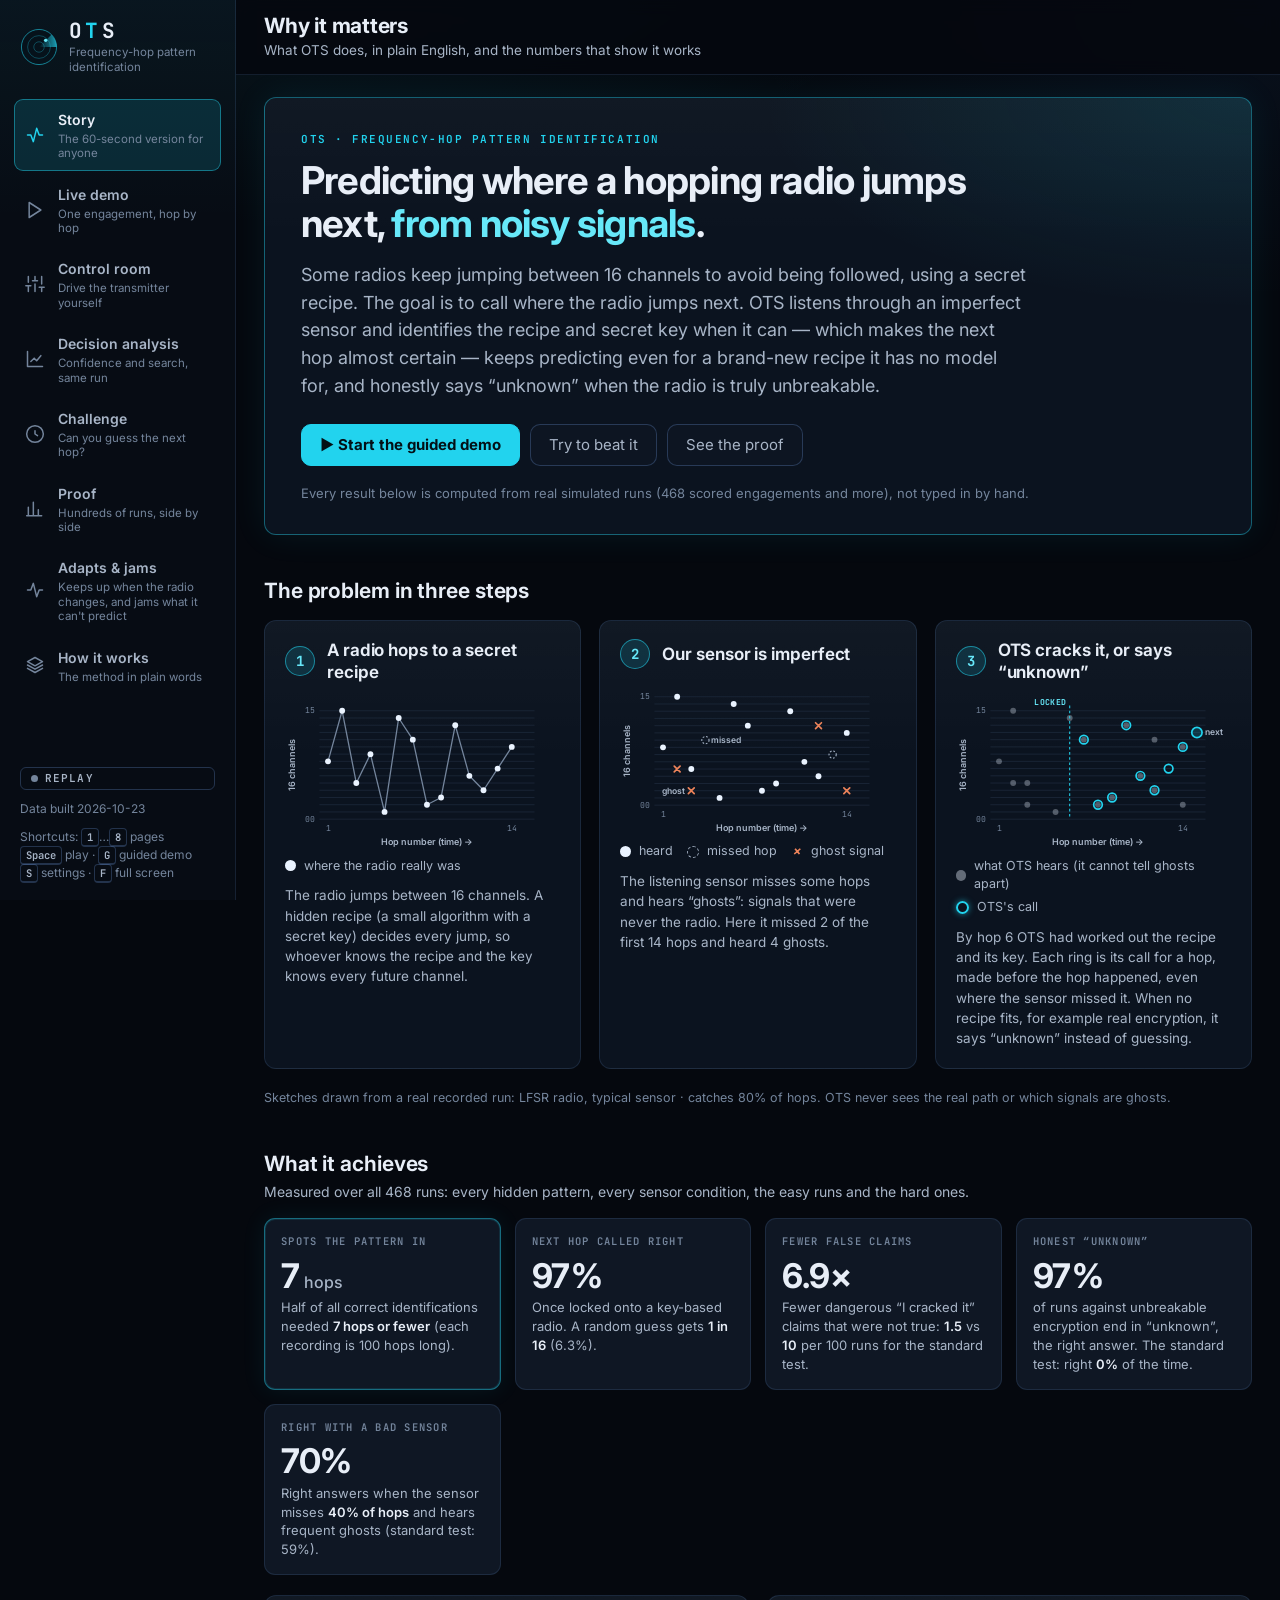
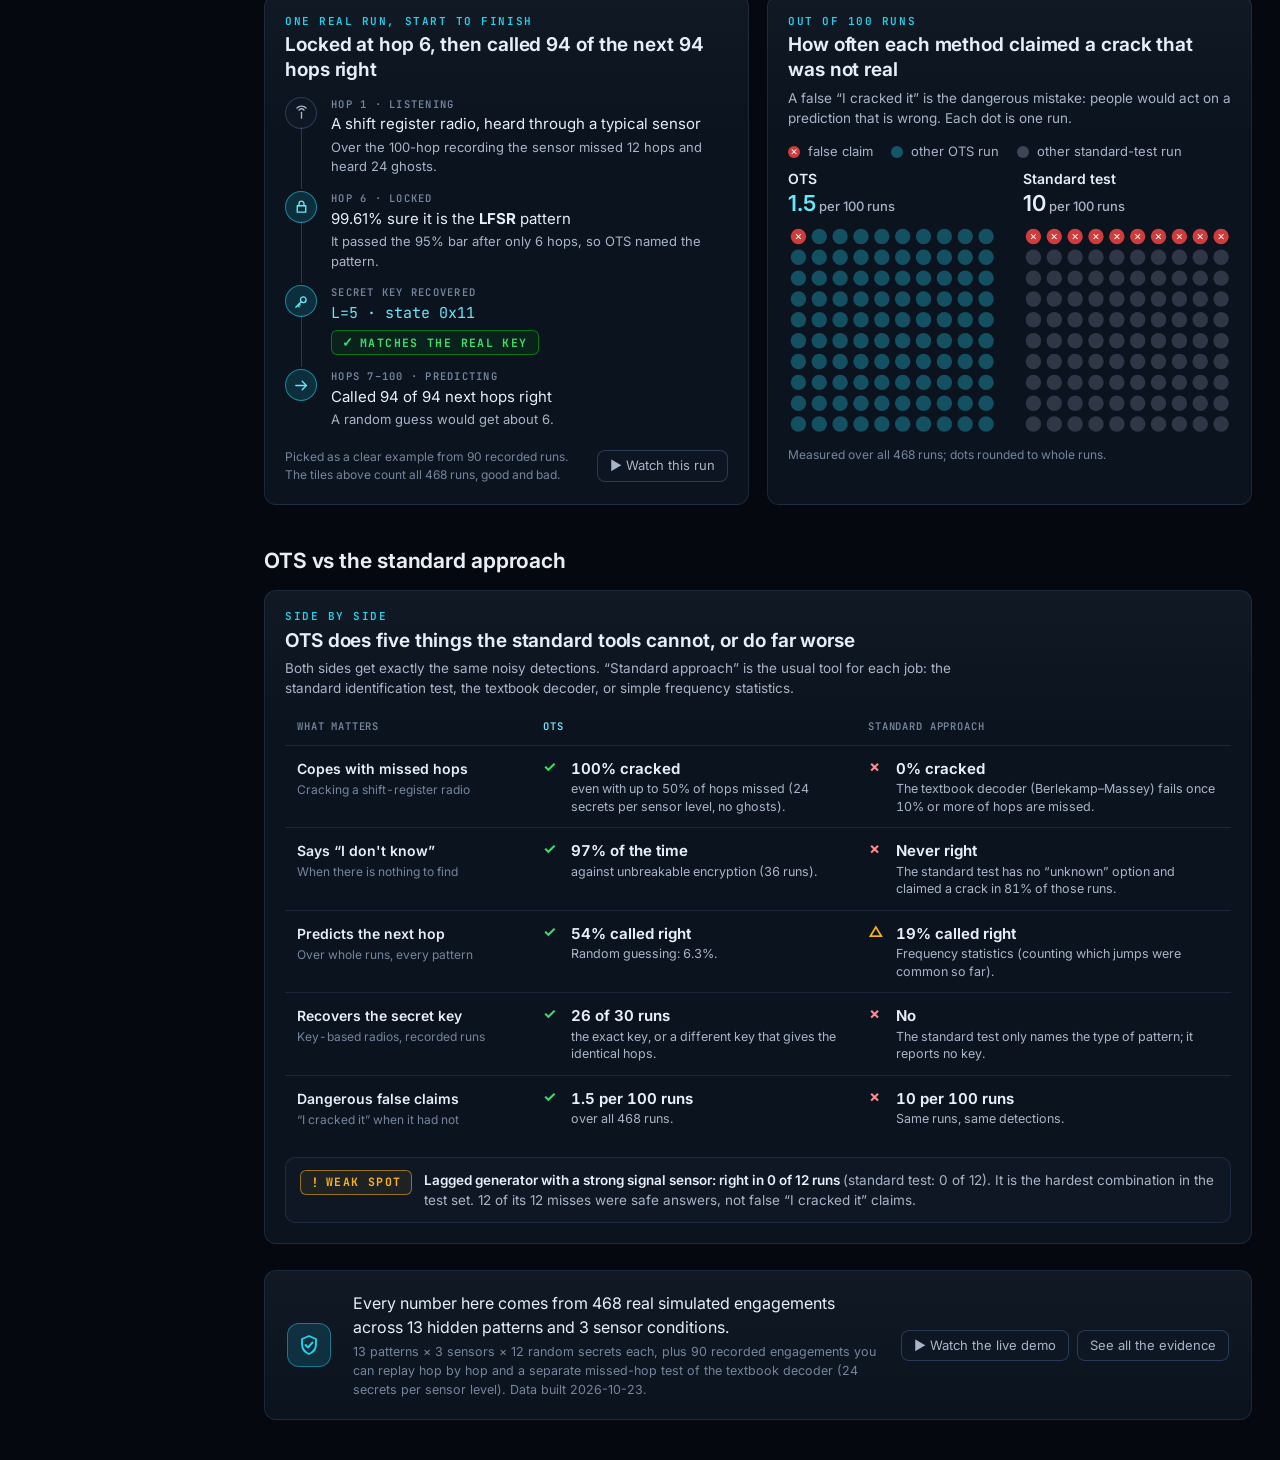
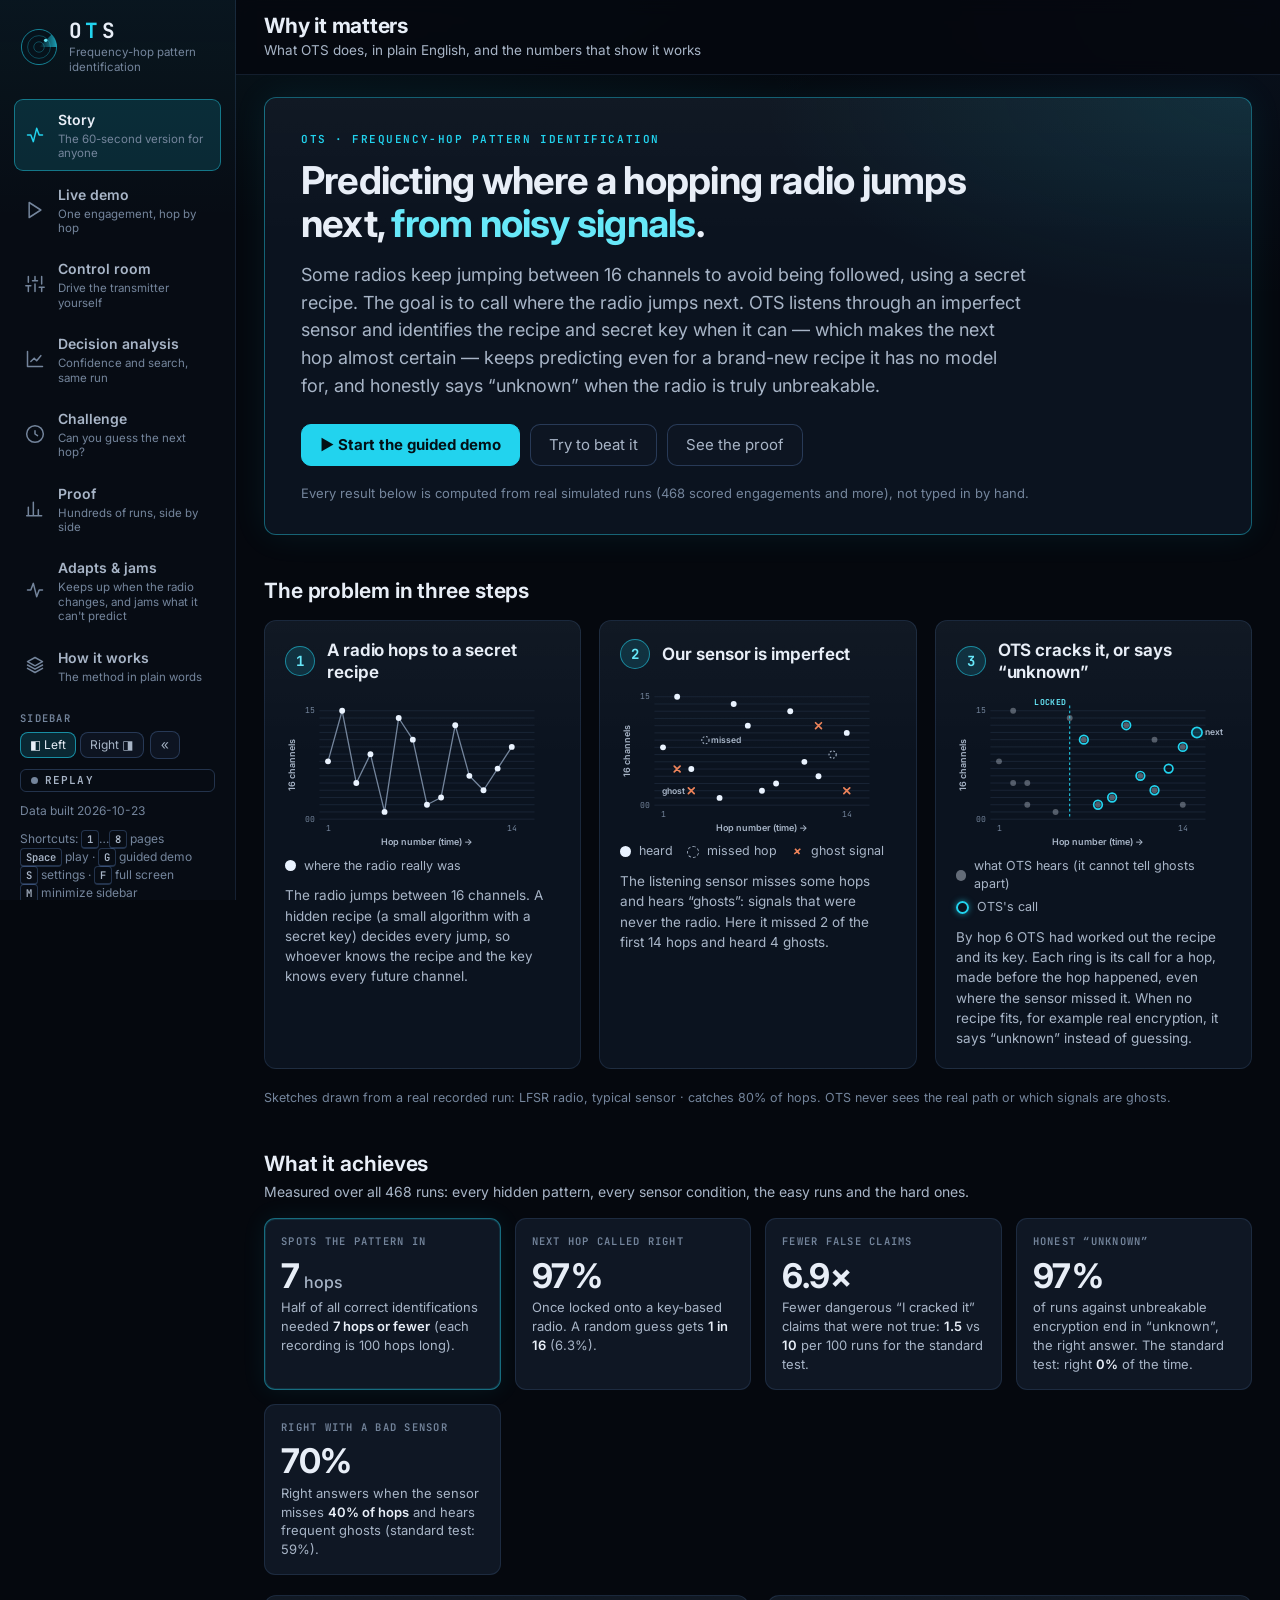
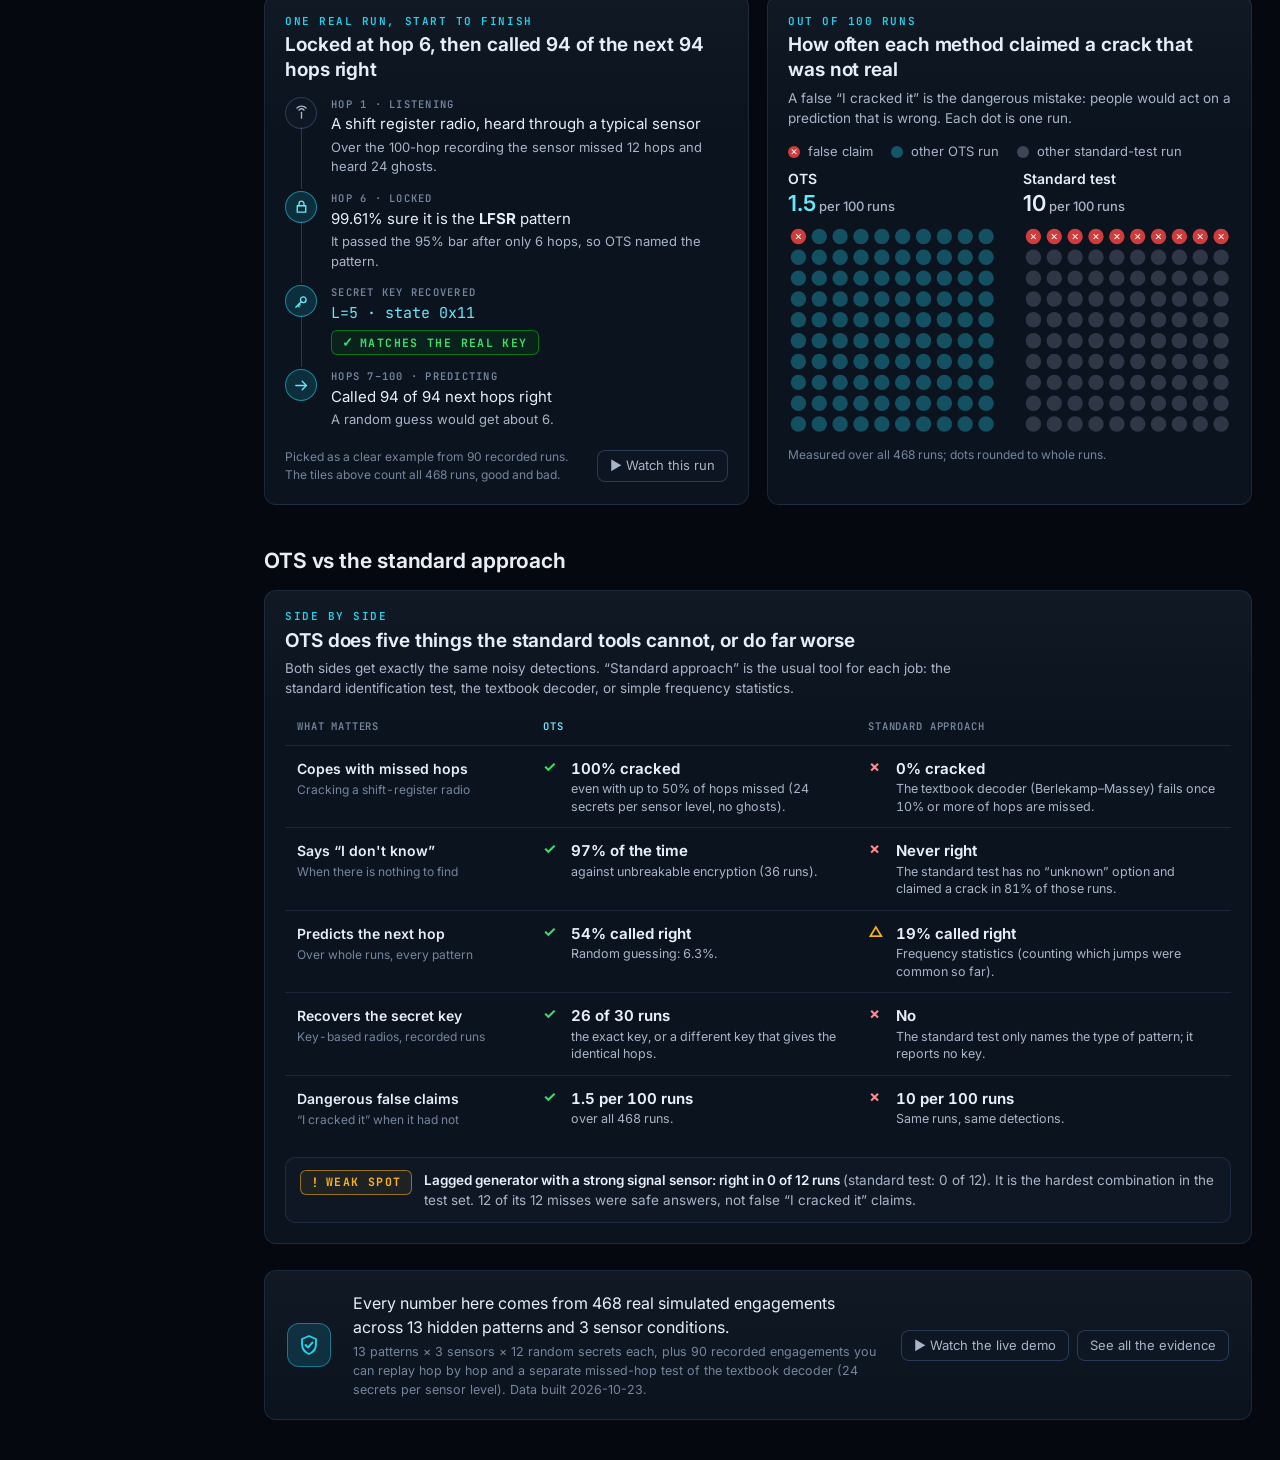
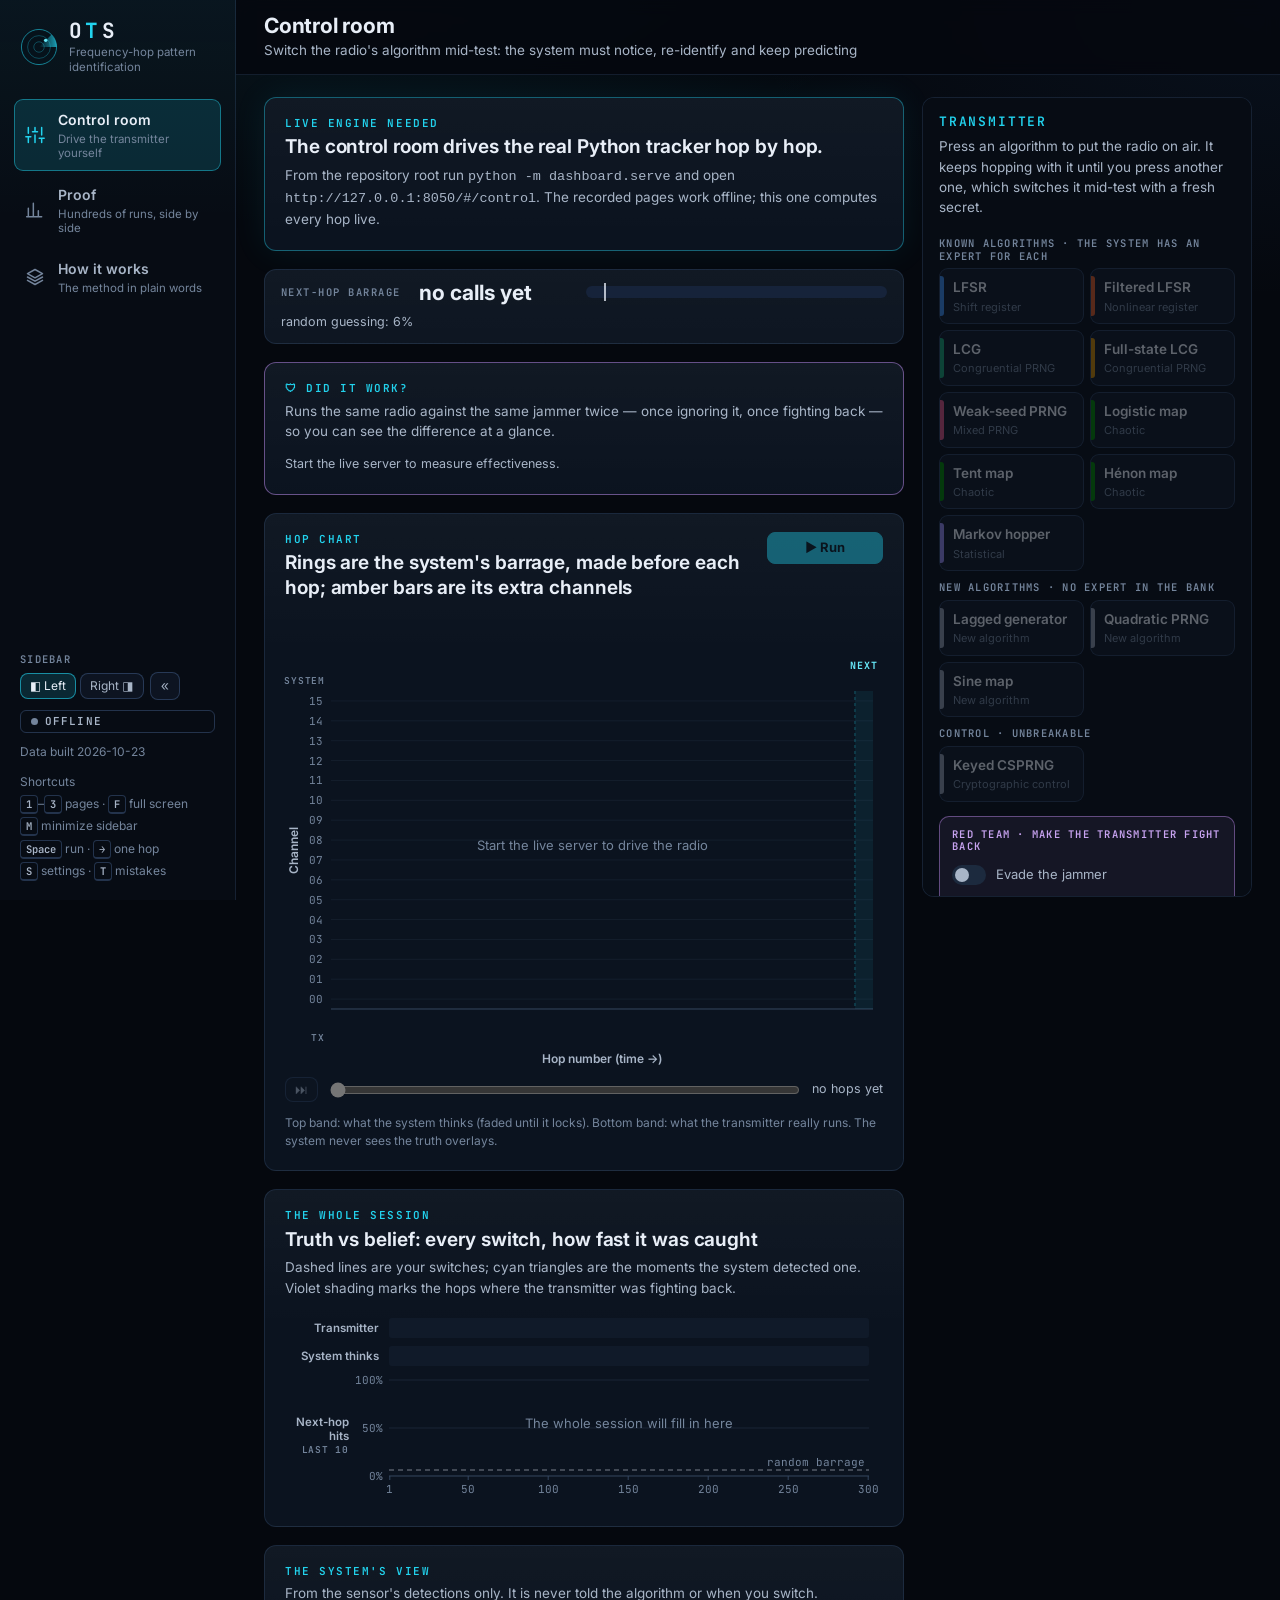
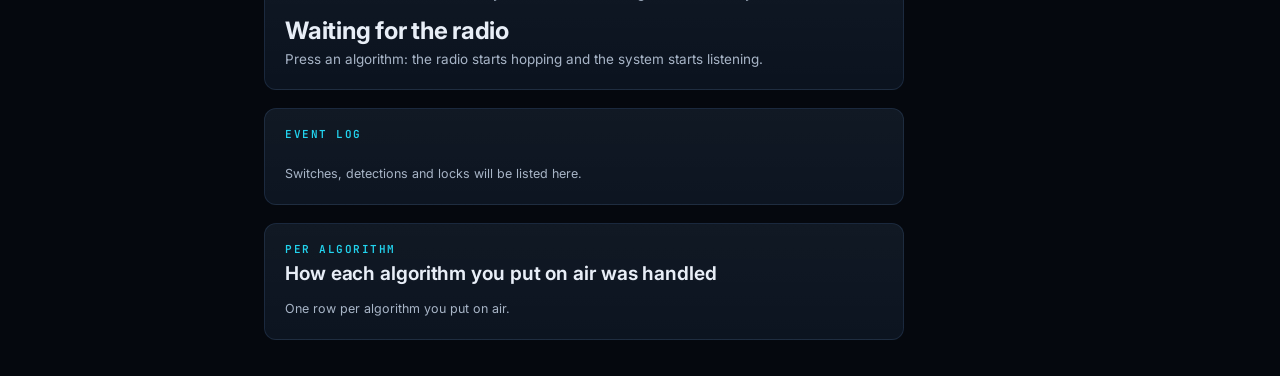
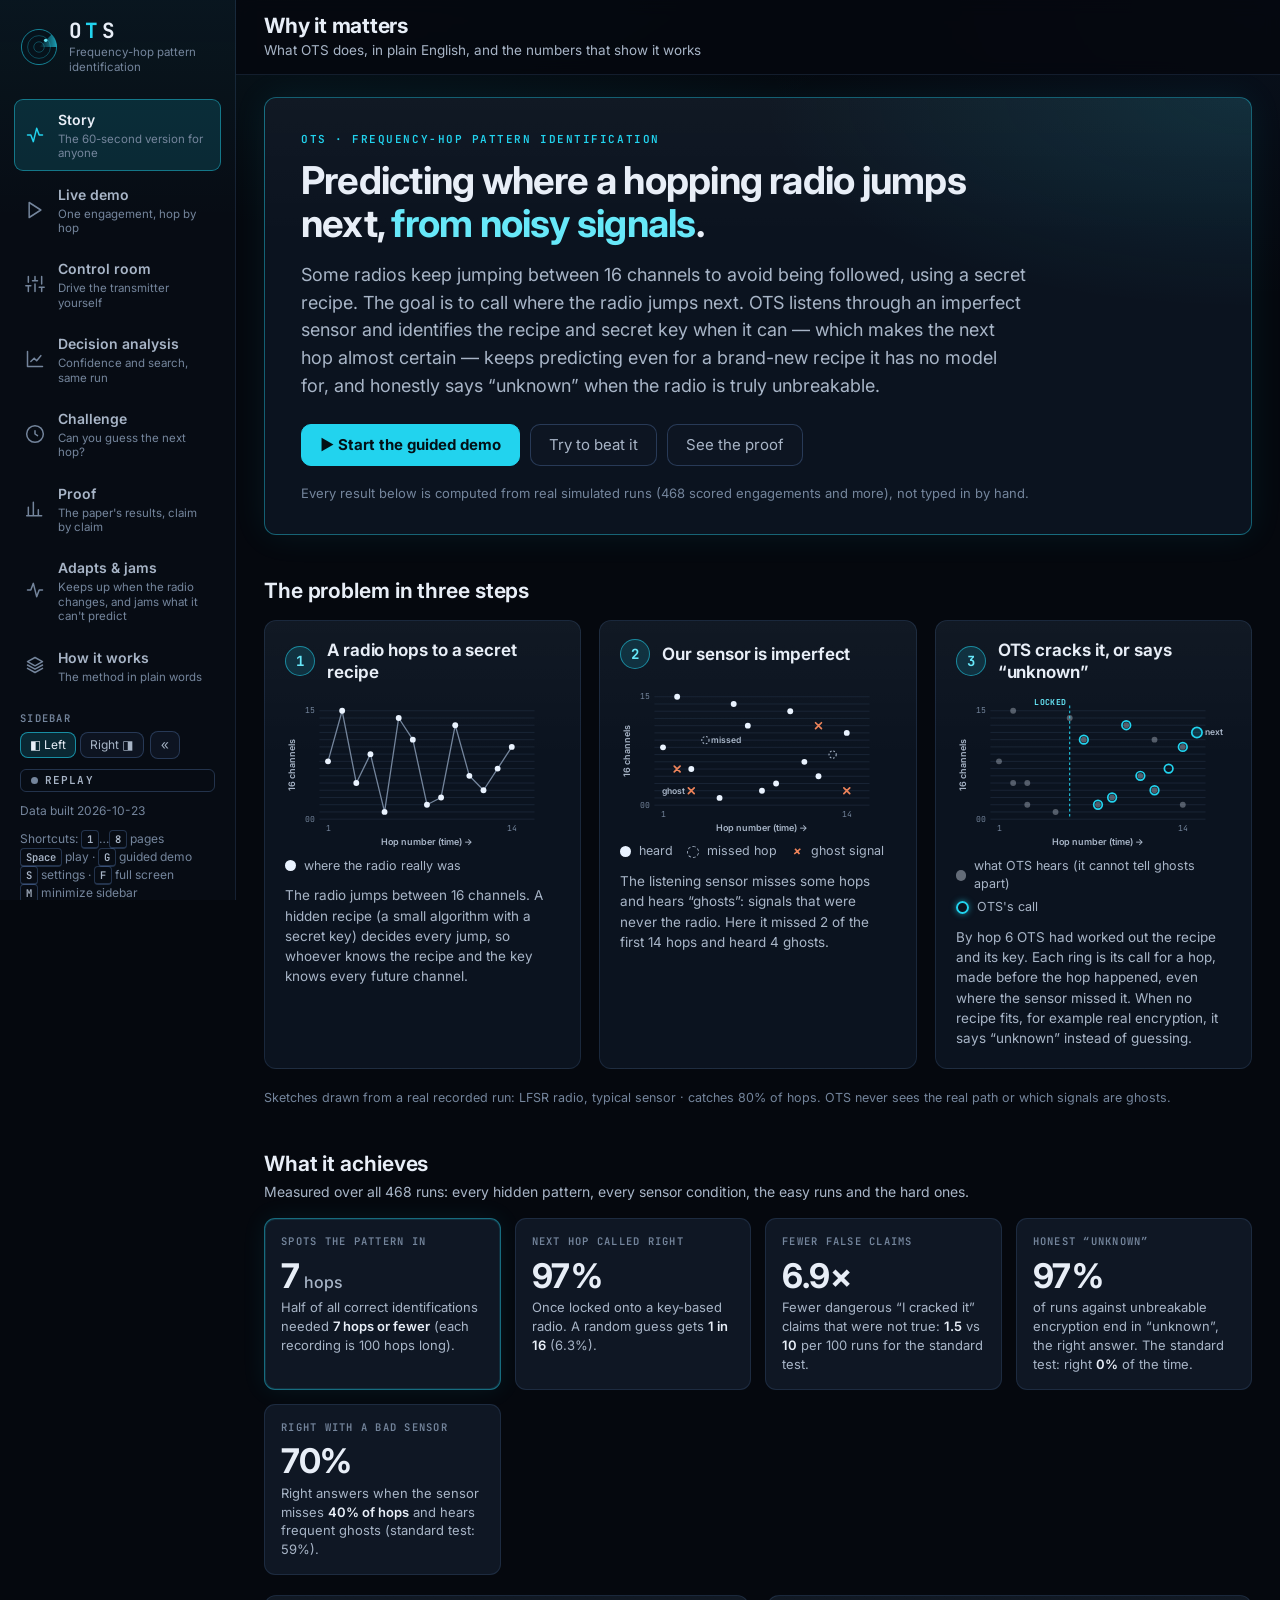
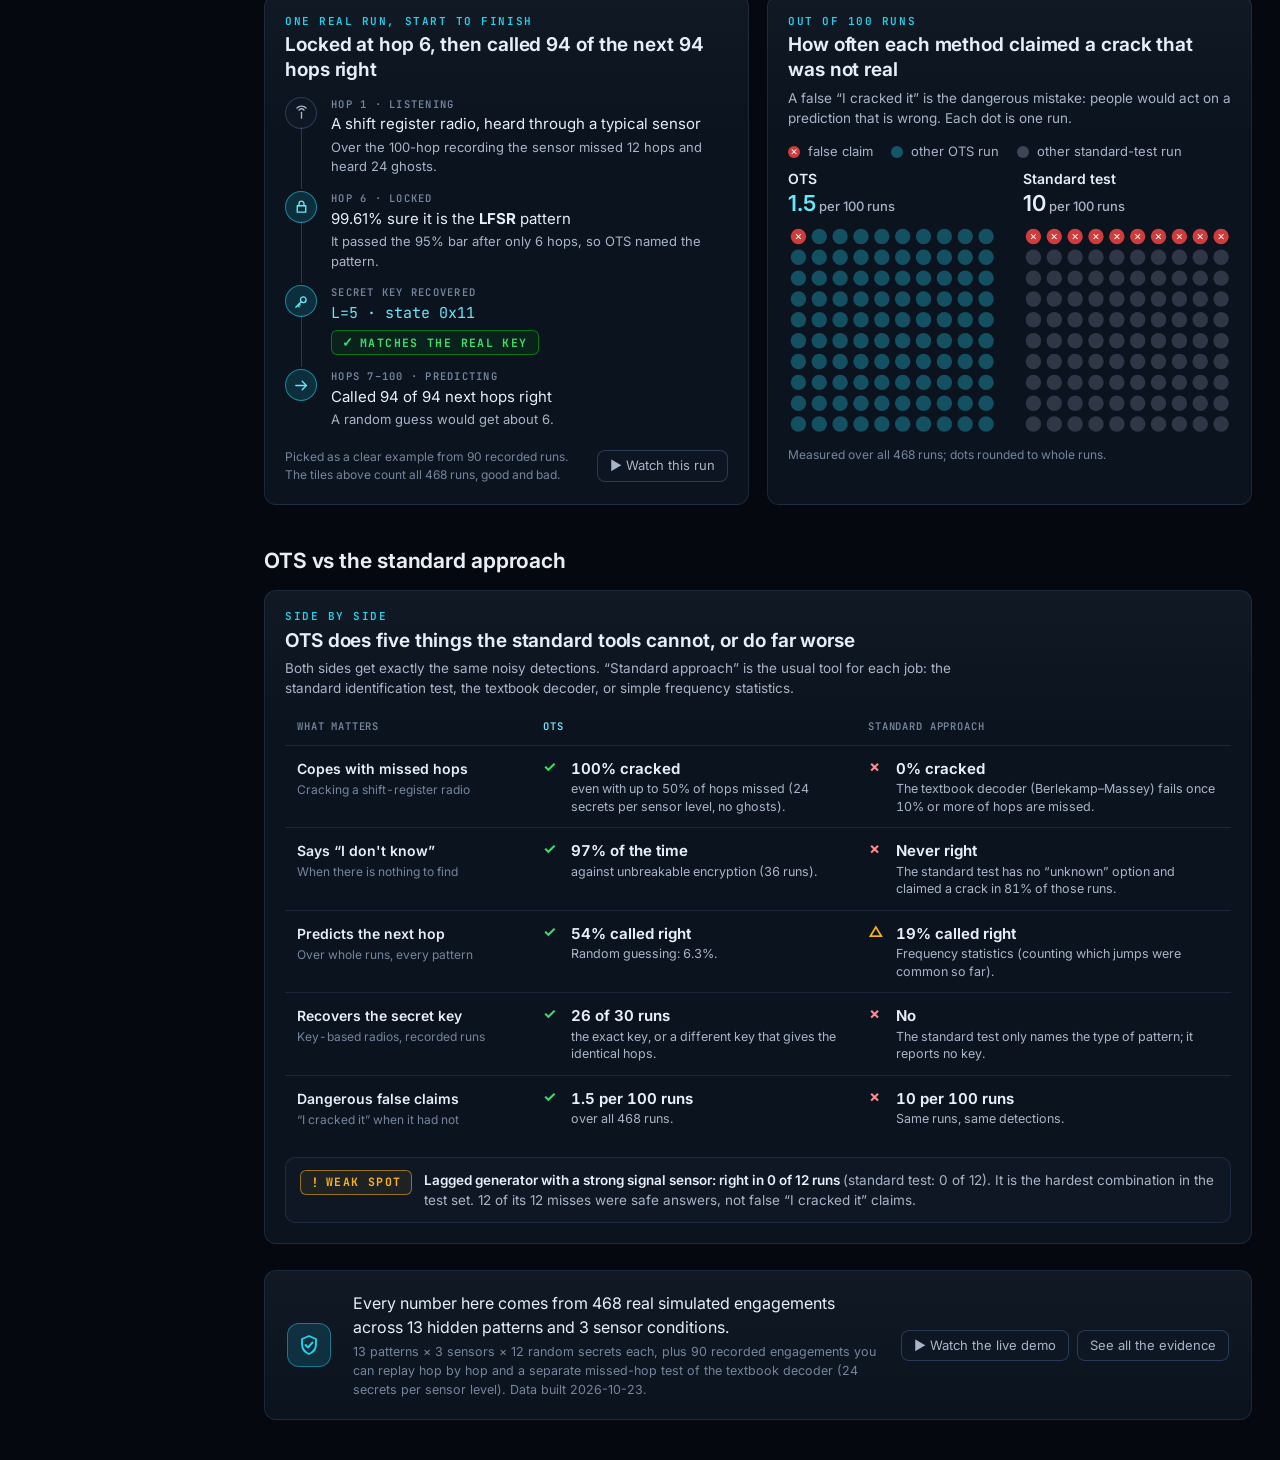
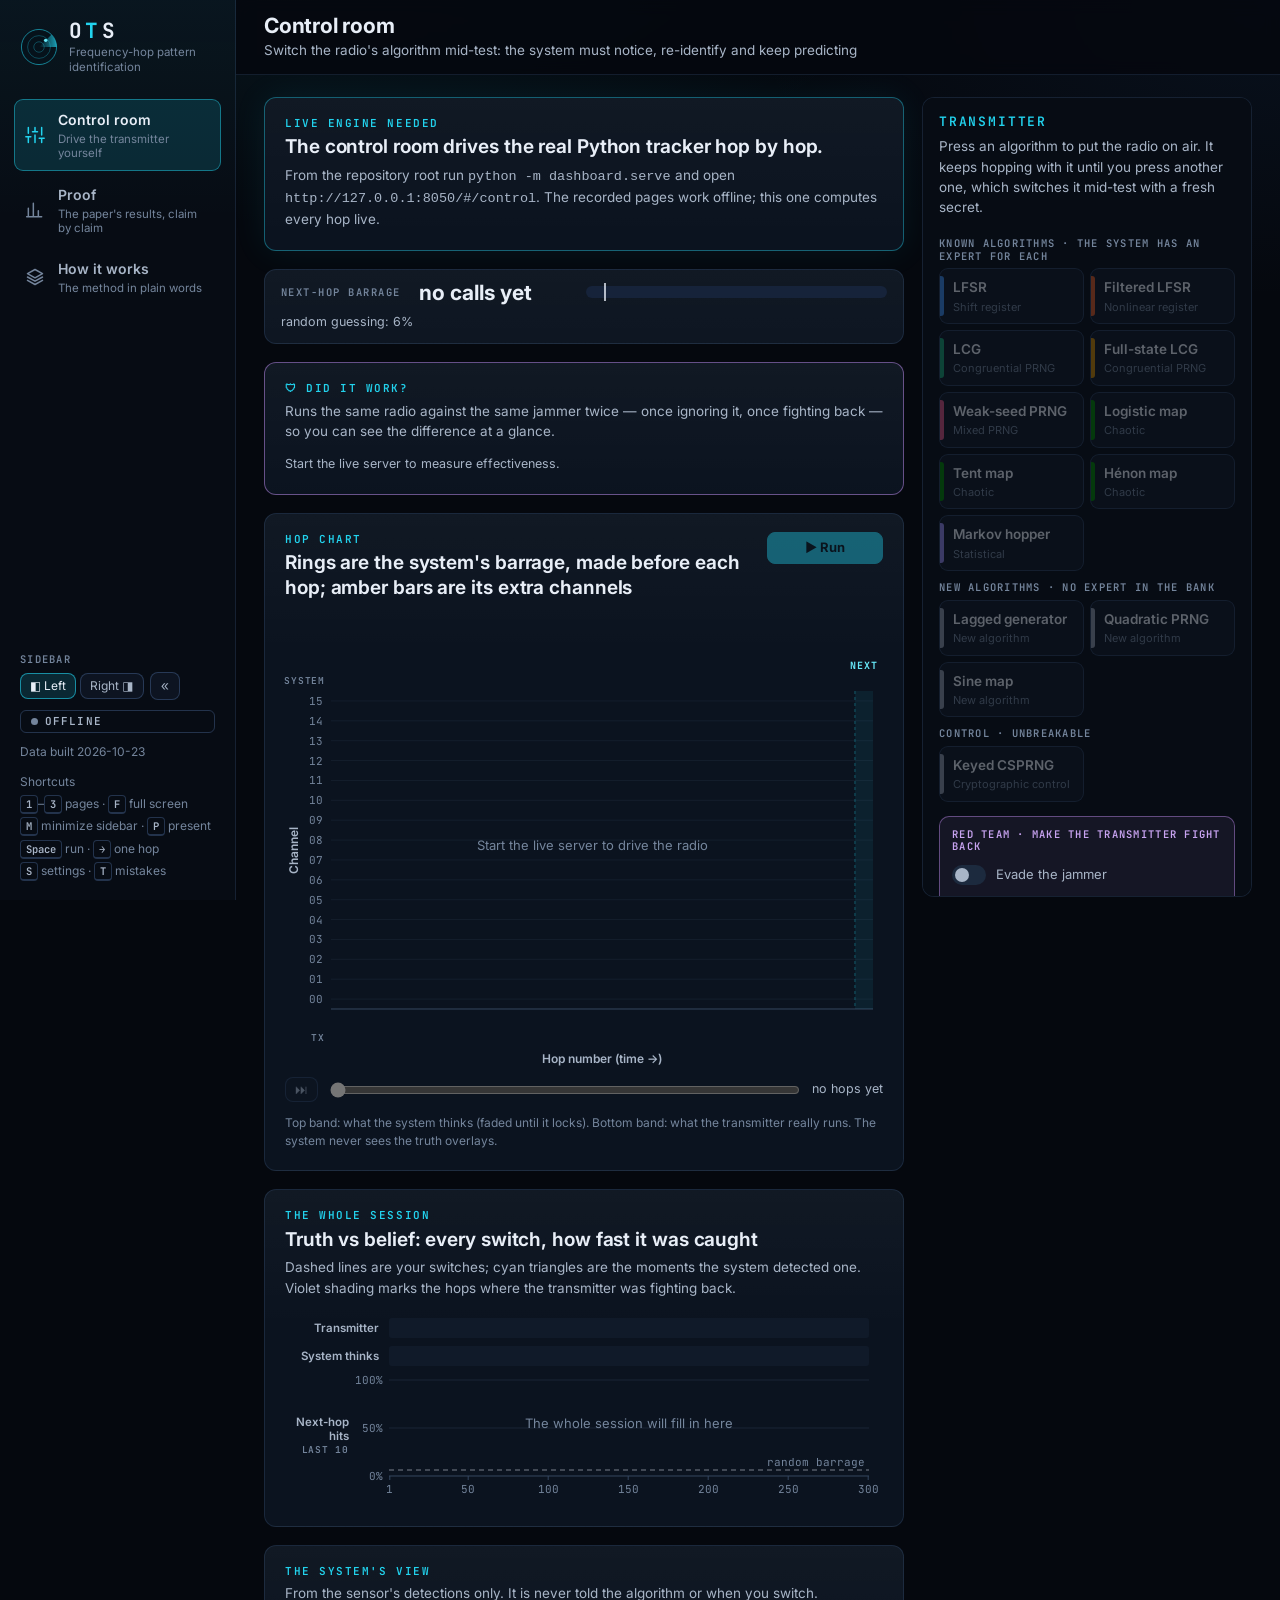
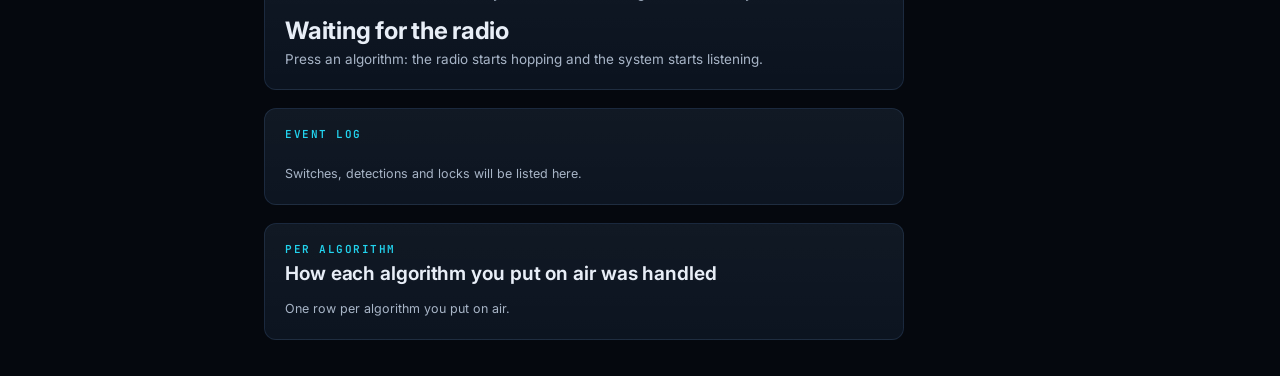
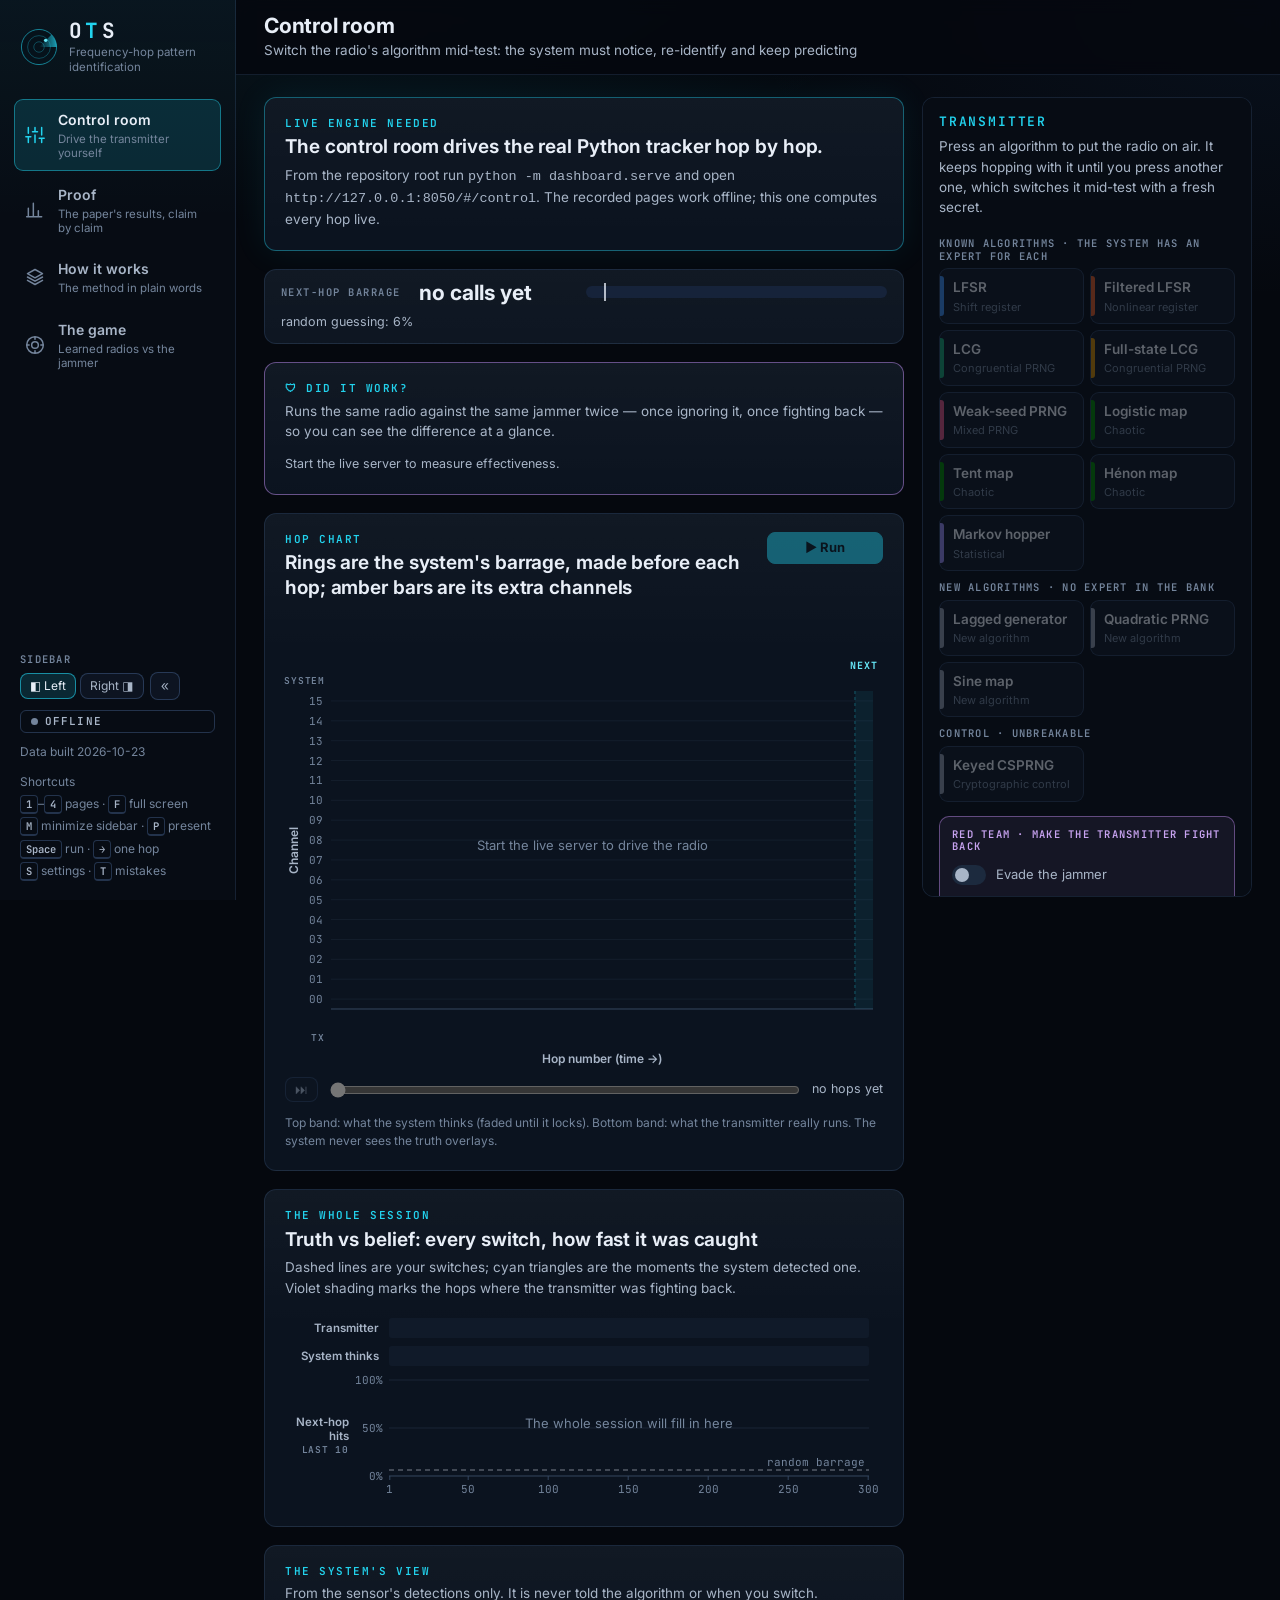
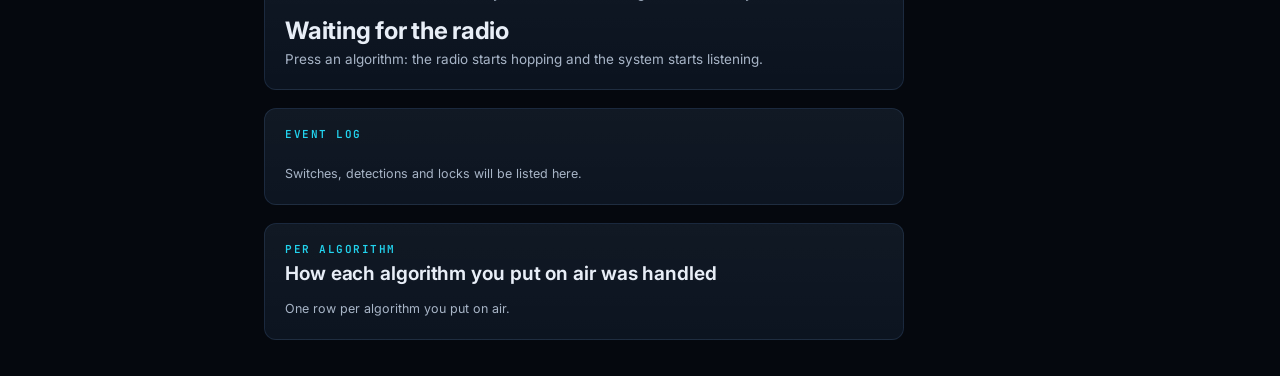
